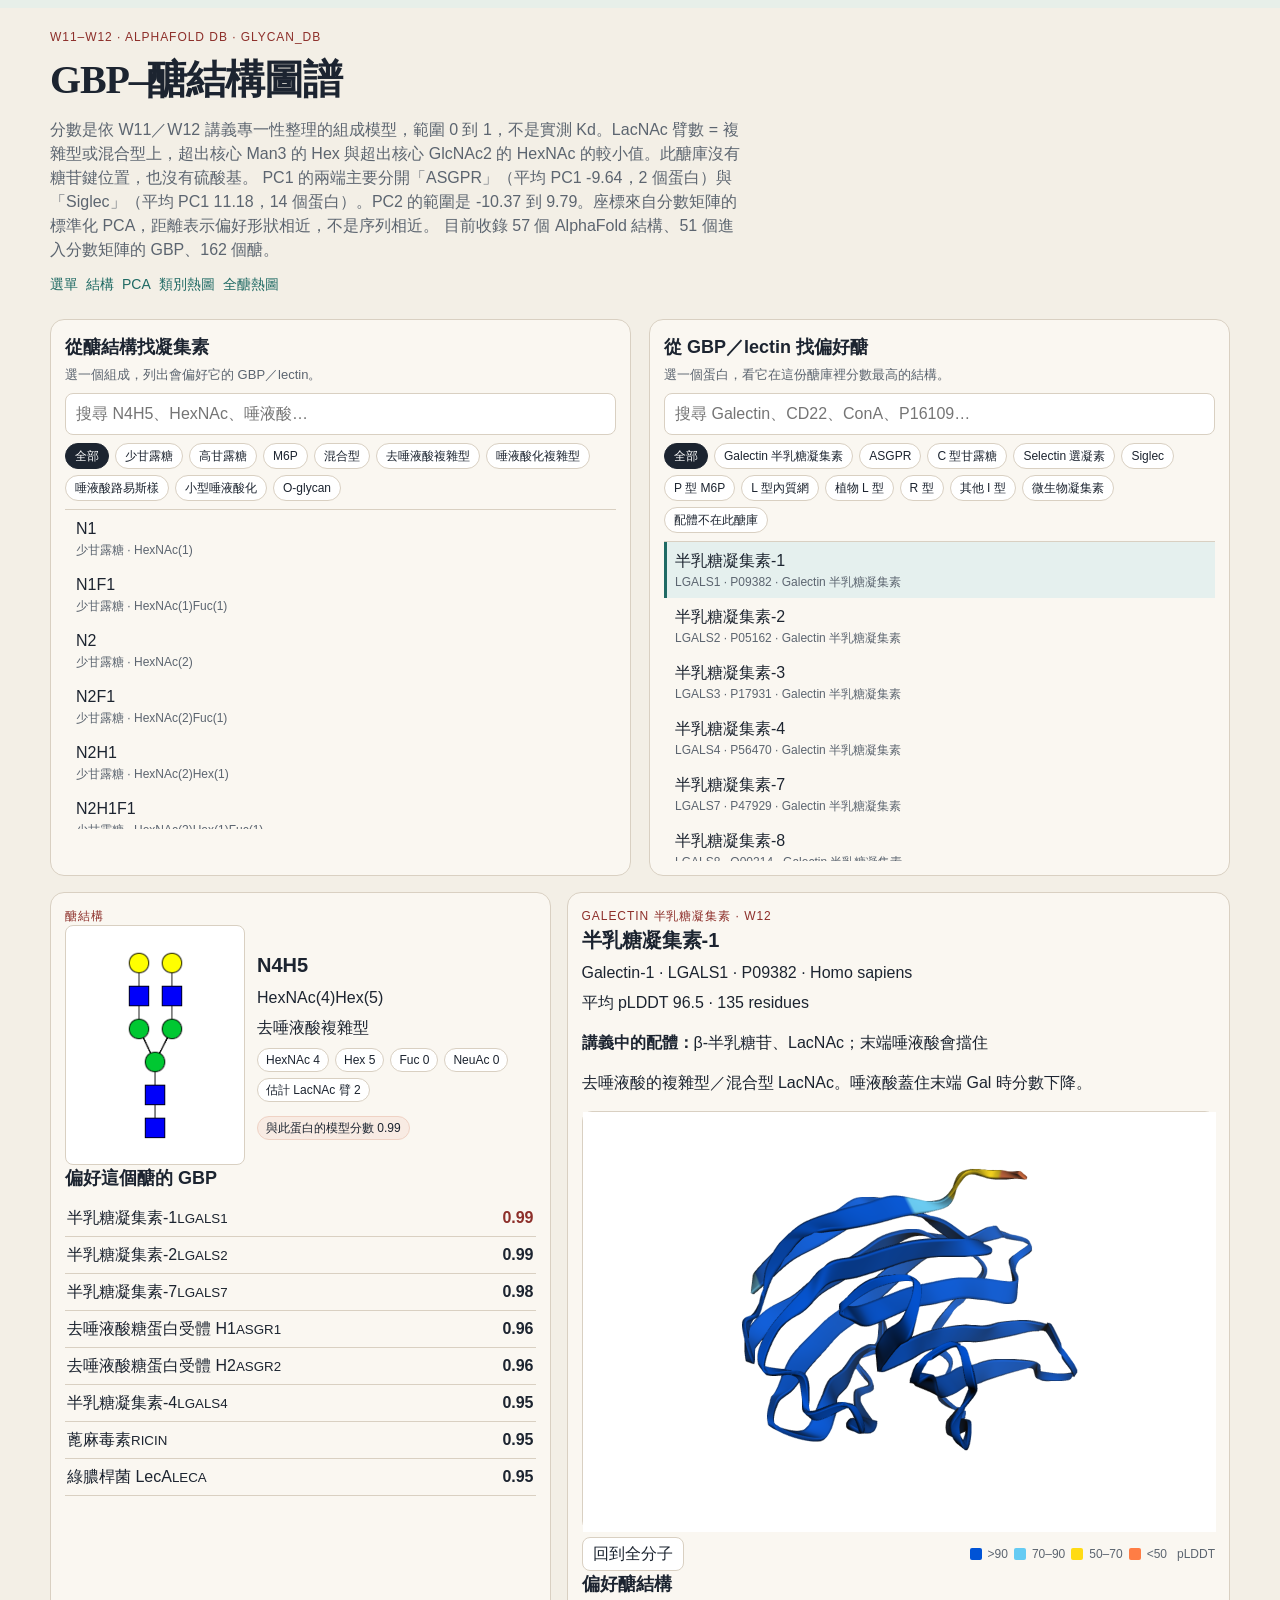
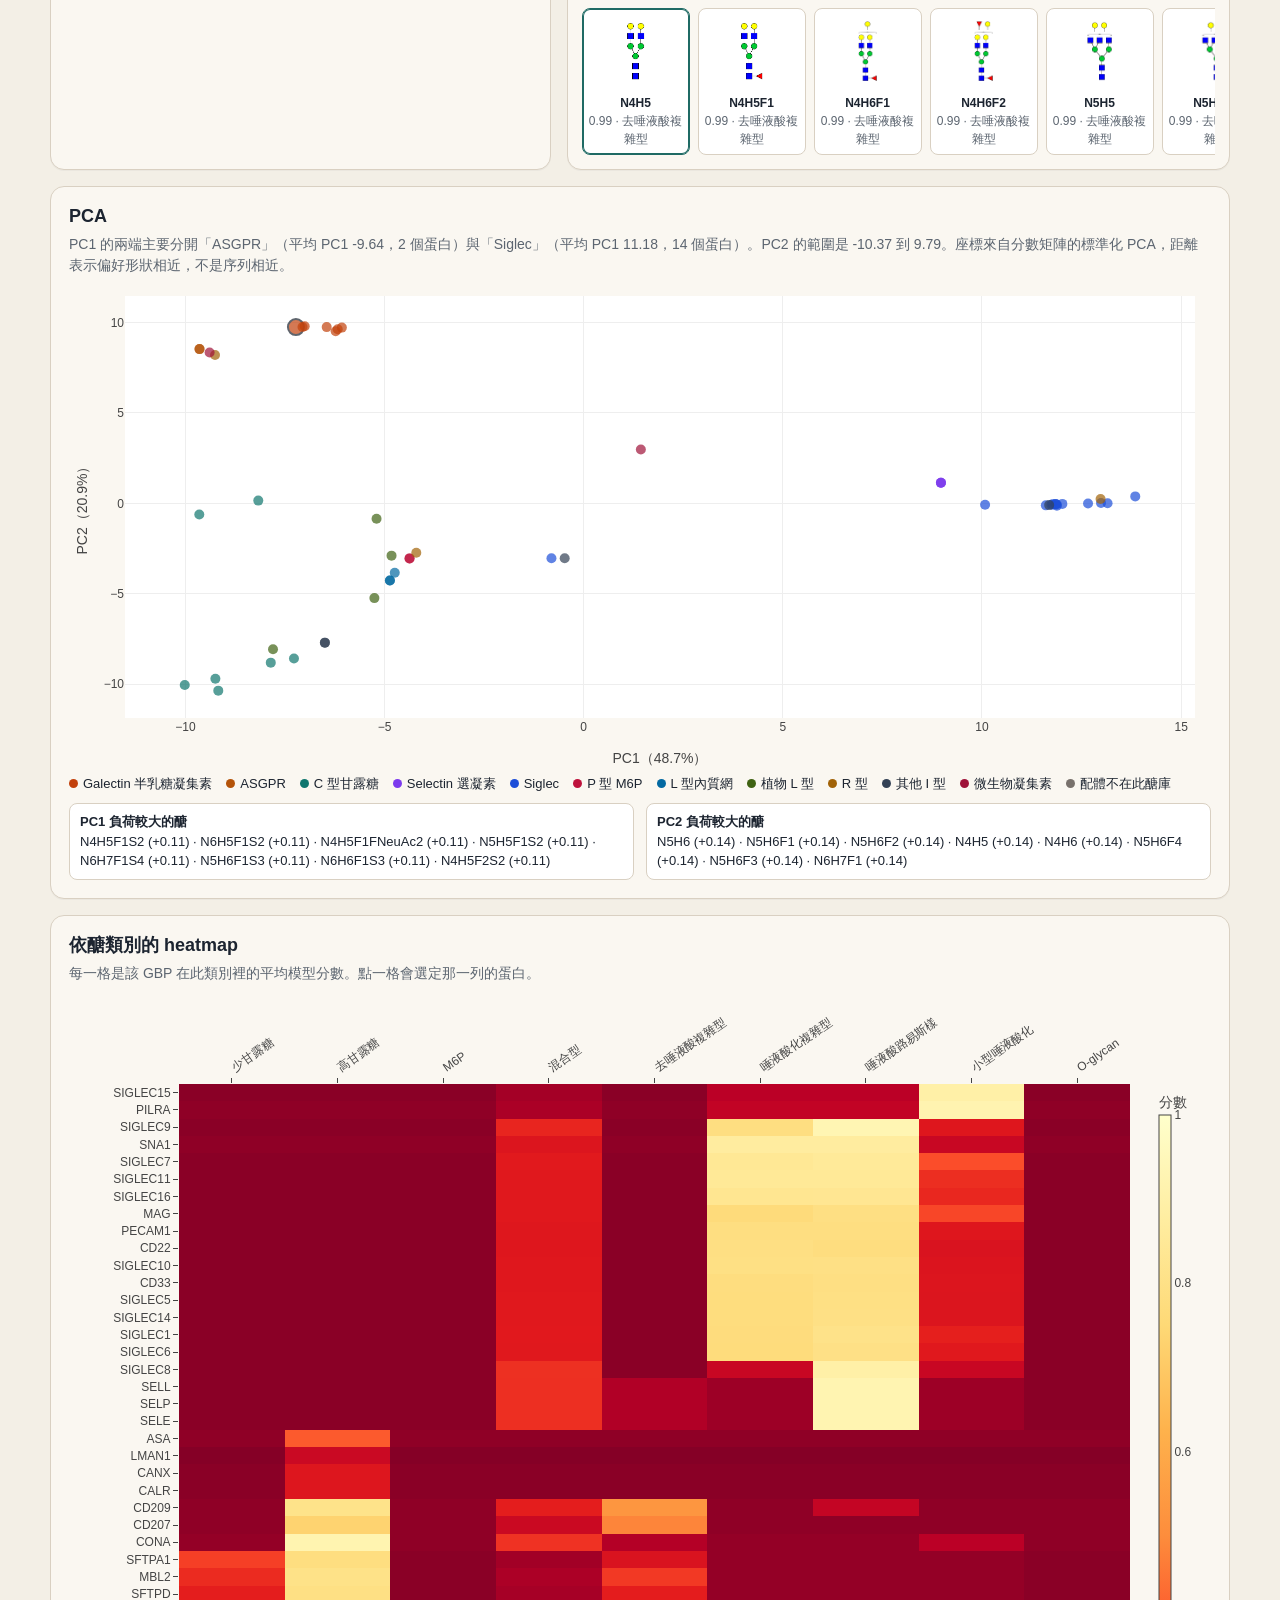
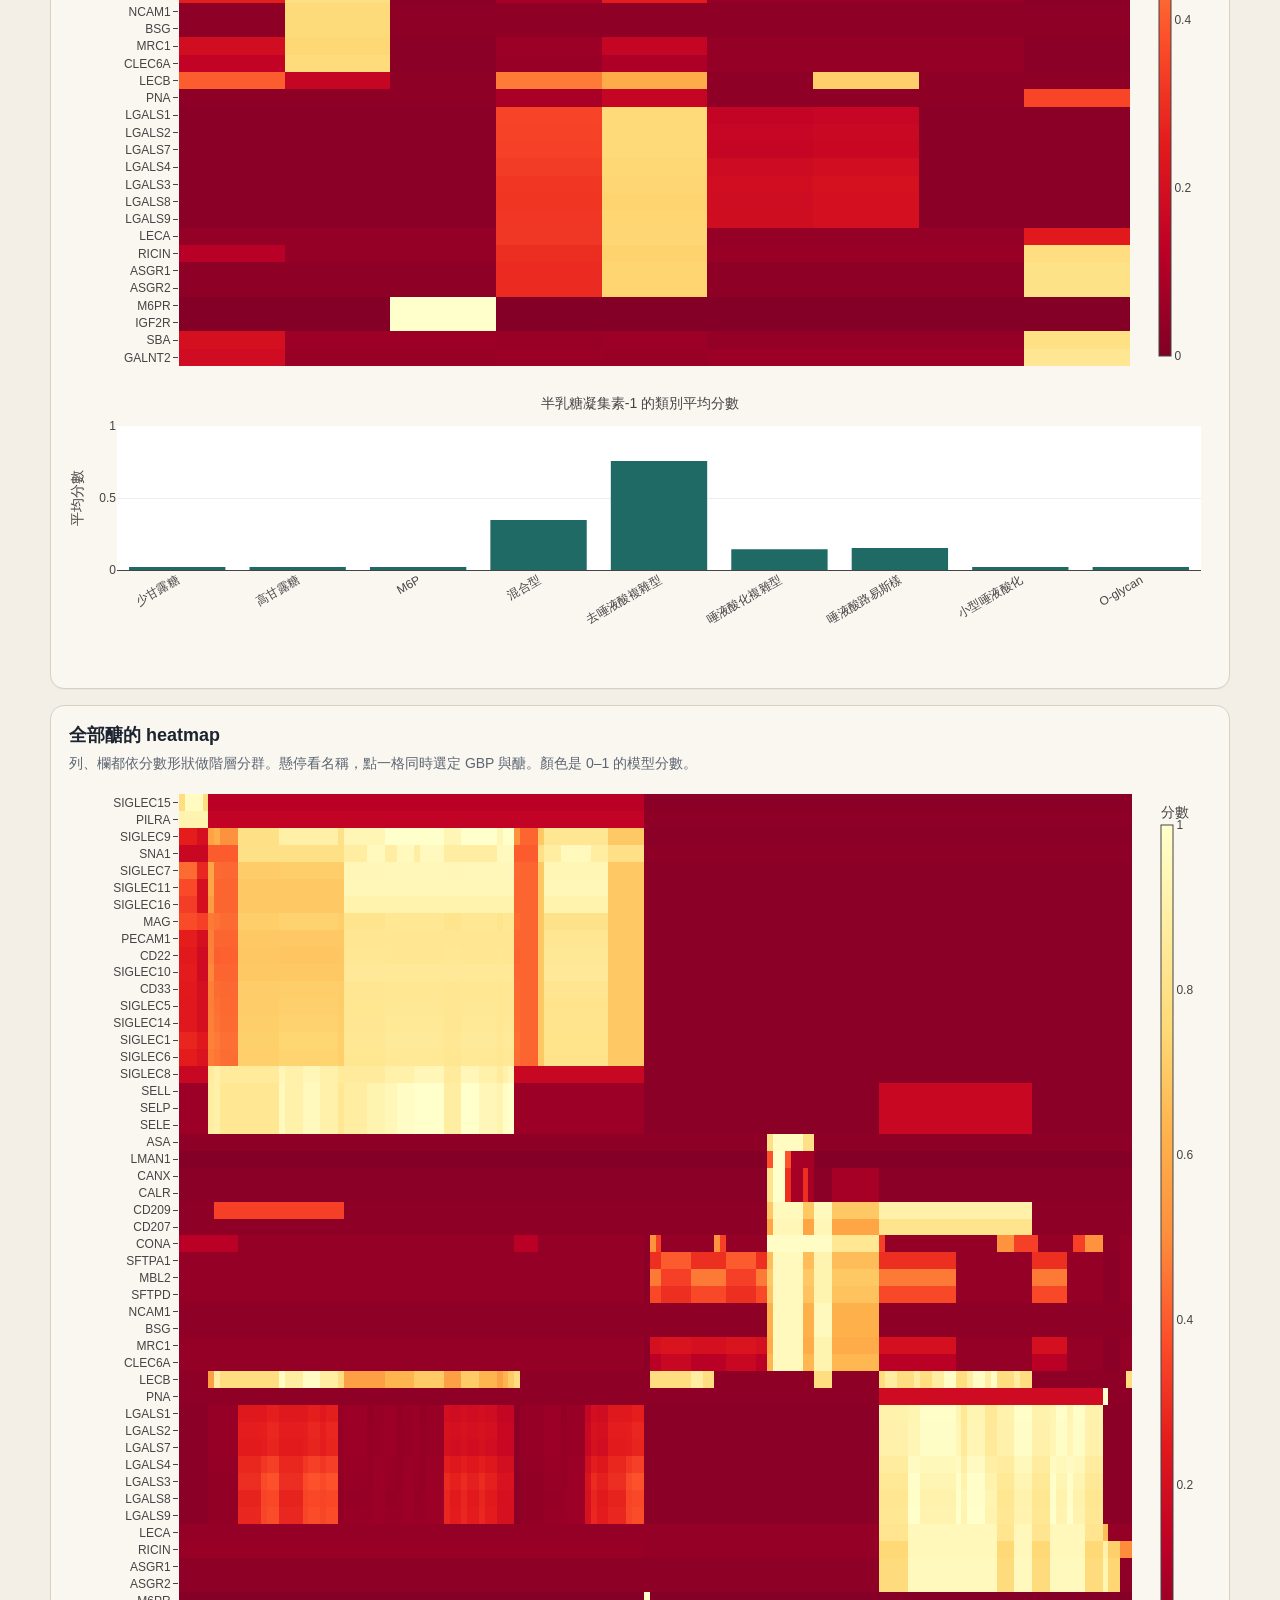
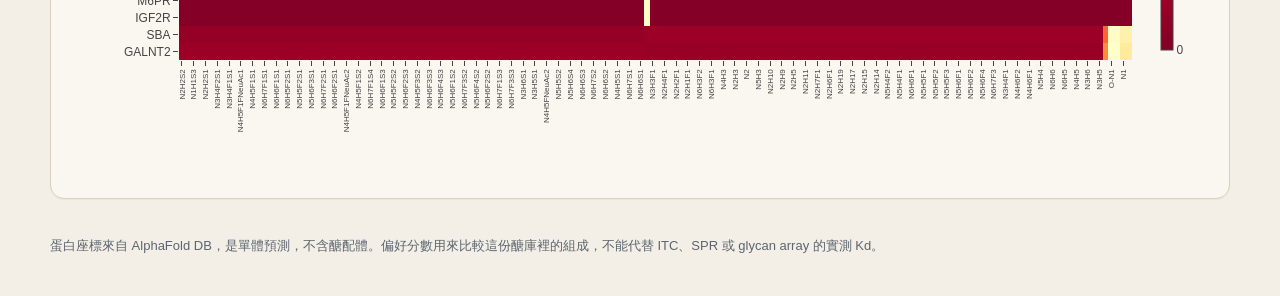
==== index.html @ 29ff2862 "Publish the GBP-glycan atlas as a standalone HTML page." ====
<!DOCTYPE html>
<html lang="zh-Hant">
<head>
  <meta charset="utf-8">
  <meta name="viewport" content="width=device-width, initial-scale=1">
  <title>GBP–醣結構圖譜</title>
  <style>
:root {
  --paper: #f3efe6;
  --panel: #faf7f1;
  --ink: #1c2430;
  --muted: #5c6570;
  --line: #d9d0c2;
  --cinnabar: #8d2f2a;
  --teal: #1f6a64;
  --teal-soft: #e5f0ee;
  --shadow: 0 1px 0 rgba(28, 36, 48, 0.04);
}

* { box-sizing: border-box; }

html { scroll-behavior: smooth; }

body {
  margin: 0;
  color: var(--ink);
  background:
    linear-gradient(180deg, #e7efe9 0, #e7efe9 8px, transparent 8px),
    var(--paper);
  font-family: "Segoe UI", "Microsoft JhengHei", "Noto Sans TC", sans-serif;
  line-height: 1.5;
}

.mast, main, footer { width: min(1180px, calc(100% - 32px)); margin: 0 auto; }

.mast { padding: 28px 0 8px; }

.kicker {
  margin: 0;
  color: var(--cinnabar);
  letter-spacing: 0.08em;
  font-size: 12px;
  text-transform: uppercase;
}

h1 {
  margin: 4px 0 8px;
  font-family: Palatino, "Palatino Linotype", "Microsoft JhengHei", serif;
  font-size: 40px;
  font-weight: 600;
  letter-spacing: -0.03em;
}

h2 { margin: 0; font-size: 18px; }

.lede, .pick-head p, .section-head p, footer p { color: var(--muted); }

.lede { max-width: 78ch; margin: 0 0 12px; }

.jump { display: flex; gap: 8px; font-size: 14px; }
.jump button {
  border: 0;
  background: transparent;
  color: var(--teal);
  font: inherit;
  cursor: pointer;
  padding: 0;
}

.panel, .card {
  background: var(--panel);
  border: 1px solid var(--line);
  box-shadow: var(--shadow);
  border-radius: 14px;
}

.panel { margin: 16px 0; padding: 16px 18px 18px; }

#pickers {
  display: grid;
  grid-template-columns: 1fr 1fr;
  gap: 18px;
  padding: 0;
  background: transparent;
  border: 0;
  box-shadow: none;
}

.pick {
  background: var(--panel);
  border: 1px solid var(--line);
  border-radius: 14px;
  padding: 14px;
  min-width: 0;
}

.pick-head { margin-bottom: 8px; }
.pick-head p { margin: 4px 0 0; font-size: 13px; }

input[type="search"] {
  width: 100%;
  border: 1px solid var(--line);
  background: white;
  border-radius: 8px;
  padding: 8px 10px;
  font: inherit;
  color: inherit;
}

.chips { display: flex; flex-wrap: wrap; gap: 6px; margin: 8px 0; }

.chips button, .viewer-tools button, .thumb, .rank button, .pick-list button {
  font: inherit;
  color: inherit;
  cursor: pointer;
}

.chips button {
  border: 1px solid var(--line);
  background: white;
  border-radius: 999px;
  padding: 3px 9px;
  font-size: 12px;
}

.chips button.active { background: var(--ink); color: white; border-color: var(--ink); }

.pick-list {
  max-height: 320px;
  overflow: auto;
  border-top: 1px solid var(--line);
}

.pick-list button {
  width: 100%;
  display: grid;
  grid-template-columns: 1fr auto;
  gap: 8px;
  text-align: left;
  border: 0;
  border-left: 3px solid transparent;
  background: transparent;
  padding: 7px 8px;
}

.pick-list button small { display: block; color: var(--muted); font-size: 12px; }
.pick-list button.active { background: var(--teal-soft); border-left-color: var(--teal); }
.pick-list button:hover { background: #f3f0e8; }
.tag {
  color: var(--muted);
  font-size: 12px;
  align-self: center;
}

.stage {
  display: grid;
  grid-template-columns: 0.86fr 1.14fr;
  gap: 16px;
}

.card { padding: 14px; min-width: 0; }

.glycan-figure {
  display: grid;
  grid-template-columns: 180px 1fr;
  gap: 12px;
  align-items: center;
}

.glycan-figure img {
  width: 180px;
  max-height: 240px;
  object-fit: contain;
  background: white;
  border: 1px solid var(--line);
  border-radius: 8px;
}

.meta-line { margin: 0 0 6px; }
.meta-line strong { font-size: 20px; }

.pills { display: flex; flex-wrap: wrap; gap: 6px; margin: 8px 0; }
.pills span, .pair-score {
  background: white;
  border: 1px solid var(--line);
  border-radius: 999px;
  padding: 2px 8px;
  font-size: 12px;
}

.pair-score { display: inline-block; margin-top: 6px; background: #f8ebe3; border-color: #efd2c4; }

.rank { display: flex; flex-direction: column; margin-top: 8px; }
.rank button {
  display: flex;
  justify-content: space-between;
  gap: 8px;
  border: 0;
  border-bottom: 1px solid var(--line);
  background: transparent;
  padding: 6px 2px;
  text-align: left;
}
.rank button.active b { color: var(--cinnabar); }

.viewer-wrap { margin-top: 8px; }
#viewer {
  height: 420px;
  background: white;
  border: 1px solid var(--line);
  border-radius: 10px;
  position: relative;
}

.viewer-tools {
  display: flex;
  justify-content: space-between;
  align-items: center;
  gap: 8px;
  margin-top: 6px;
}

.viewer-tools button {
  border: 1px solid var(--line);
  background: white;
  border-radius: 8px;
  padding: 4px 10px;
}

.plddt { display: flex; align-items: center; gap: 6px; margin: 0; font-size: 12px; color: var(--muted); }
.plddt span { width: 12px; height: 12px; border-radius: 2px; display: inline-block; }
.plddt em { font-style: normal; margin-left: 4px; }

.strip { display: flex; gap: 8px; overflow-x: auto; padding-top: 10px; }
.thumb {
  flex: 0 0 108px;
  border: 1px solid var(--line);
  background: white;
  border-radius: 8px;
  padding: 6px;
}
.thumb.active { border-color: var(--teal); box-shadow: inset 0 0 0 1px var(--teal); }
.thumb img { width: 100%; height: 72px; object-fit: contain; }
.thumb b, .thumb small { display: block; font-size: 12px; font-weight: 600; }
.thumb small { color: var(--muted); font-weight: 400; }

.section-head p { margin: 4px 0 10px; font-size: 14px; }
.plot { min-height: 460px; }
.plot.short { min-height: 280px; }
.plot.tall { min-height: 880px; }

.legend { display: flex; flex-wrap: wrap; gap: 10px 14px; margin-top: 8px; font-size: 13px; }
.legend i {
  display: inline-block;
  width: 9px;
  height: 9px;
  border-radius: 50%;
  margin-right: 5px;
}

.loadings { display: grid; grid-template-columns: 1fr 1fr; gap: 12px; margin-top: 10px; font-size: 13px; }
.loadings div { background: white; border: 1px solid var(--line); border-radius: 8px; padding: 8px 10px; }

footer { padding: 8px 0 28px; font-size: 13px; }

@media (max-width: 900px) {
  #pickers, .stage, .loadings, .glycan-figure { grid-template-columns: 1fr; }
  h1 { font-size: 32px; }
  #viewer { height: 320px; }
}

  </style>
</head>
<body>

  <header class="mast">
    <p class="kicker">W11–W12 · AlphaFold DB · glycan_db</p>
    <h1>GBP–醣結構圖譜</h1>
    <p class="lede" id="lede">載入分析資料…</p>
    <nav class="jump">
      <button type="button" data-jump="pickers">選單</button>
      <button type="button" data-jump="stage">結構</button>
      <button type="button" data-jump="pca">PCA</button>
      <button type="button" data-jump="heat-class">類別熱圖</button>
      <button type="button" data-jump="heat-full">全醣熱圖</button>
    </nav>
  </header>

  <main>
    <section class="panel" id="pickers">
      <div class="pick">
        <div class="pick-head">
          <h2>從醣結構找凝集素</h2>
          <p>選一個組成，列出會偏好它的 GBP／lectin。</p>
        </div>
        <input id="glycan-q" type="search" placeholder="搜尋 N4H5、HexNAc、唾液酸…" autocomplete="off">
        <div class="chips" id="glycan-chips"></div>
        <div class="pick-list" id="glycan-list"></div>
      </div>
      <div class="pick">
        <div class="pick-head">
          <h2>從 GBP／lectin 找偏好醣</h2>
          <p>選一個蛋白，看它在這份醣庫裡分數最高的結構。</p>
        </div>
        <input id="gbp-q" type="search" placeholder="搜尋 Galectin、CD22、ConA、P16109…" autocomplete="off">
        <div class="chips" id="family-chips"></div>
        <div class="pick-list" id="gbp-list"></div>
      </div>
    </section>

    <section class="stage" id="stage">
      <article class="card" id="glycan-card"></article>
      <article class="card protein-card">
        <div id="protein-meta"></div>
        <div class="viewer-wrap">
          <div id="viewer"></div>
          <div class="viewer-tools">
            <button type="button" id="viewer-reset">回到全分子</button>
            <span class="tag" id="viewer-status"></span>
            <p class="plddt" id="plddt-legend">
              <span style="background:#0053d6"></span>&gt;90
              <span style="background:#65cbf3"></span>70–90
              <span style="background:#ffdb13"></span>50–70
              <span style="background:#ff7d45"></span>&lt;50
              <em>pLDDT</em>
            </p>
          </div>
        </div>
        <div id="pref-strip"></div>
      </article>
    </section>

    <section class="panel" id="pca">
      <div class="section-head">
        <h2>PCA</h2>
        <p id="pca-note"></p>
      </div>
      <div id="pca-plot" class="plot"></div>
      <div class="legend" id="family-legend"></div>
      <div class="loadings" id="loadings"></div>
    </section>

    <section class="panel" id="heat-class">
      <div class="section-head">
        <h2>依醣類別的 heatmap</h2>
        <p>每一格是該 GBP 在此類別裡的平均模型分數。點一格會選定那一列的蛋白。</p>
      </div>
      <div id="class-plot" class="plot"></div>
      <div id="class-bar" class="plot short"></div>
    </section>

    <section class="panel" id="heat-full">
      <div class="section-head">
        <h2>全部醣的 heatmap</h2>
        <p>列、欄都依分數形狀做階層分群。懸停看名稱，點一格同時選定 GBP 與醣。顏色是 0–1 的模型分數。</p>
      </div>
      <div id="full-plot" class="plot tall"></div>
    </section>
  </main>

  <footer>
    <p>蛋白座標來自 AlphaFold DB，是單體預測，不含醣配體。偏好分數用來比較這份醣庫裡的組成，不能代替 ITC、SPR 或 glycan array 的實測 Kd。</p>
  </footer>

  
  <script>
/**
* plotly.js v2.35.2
* Copyright 2012-2024, Plotly, Inc.
* All rights reserved.
* Licensed under the MIT license
*/
/*! For license information please see plotly.min.js.LICENSE.txt */
!function(t,e){"object"==typeof exports&&"object"==typeof module?module.exports=e():"function"==typeof define&&define.amd?define([],e):"object"==typeof exports?exports.Plotly=e():t.Plotly=e()}(self,(function(){return function(){var t={6713:function(t,e,r){"use strict";var n=r(34809),i={"X,X div":'direction:ltr;font-family:"Open Sans",verdana,arial,sans-serif;margin:0;padding:0;',"X input,X button":'font-family:"Open Sans",verdana,arial,sans-serif;',"X input:focus,X button:focus":"outline:none;","X a":"text-decoration:none;","X a:hover":"text-decoration:none;","X .crisp":"shape-rendering:crispEdges;","X .user-select-none":"-webkit-user-select:none;-moz-user-select:none;-ms-user-select:none;-o-user-select:none;user-select:none;","X svg":"overflow:hidden;","X svg a":"fill:#447adb;","X svg a:hover":"fill:#3c6dc5;","X .main-svg":"position:absolute;top:0;left:0;pointer-events:none;","X .main-svg .draglayer":"pointer-events:all;","X .cursor-default":"cursor:default;","X .cursor-pointer":"cursor:pointer;","X .cursor-crosshair":"cursor:crosshair;","X .cursor-move":"cursor:move;","X .cursor-col-resize":"cursor:col-resize;","X .cursor-row-resize":"cursor:row-resize;","X .cursor-ns-resize":"cursor:ns-resize;","X .cursor-ew-resize":"cursor:ew-resize;","X .cursor-sw-resize":"cursor:sw-resize;","X .cursor-s-resize":"cursor:s-resize;","X .cursor-se-resize":"cursor:se-resize;","X .cursor-w-resize":"cursor:w-resize;","X .cursor-e-resize":"cursor:e-resize;","X .cursor-nw-resize":"cursor:nw-resize;","X .cursor-n-resize":"cursor:n-resize;","X .cursor-ne-resize":"cursor:ne-resize;","X .cursor-grab":"cursor:-webkit-grab;cursor:grab;","X .modebar":"position:absolute;top:2px;right:2px;","X .ease-bg":"-webkit-transition:background-color .3s ease 0s;-moz-transition:background-color .3s ease 0s;-ms-transition:background-color .3s ease 0s;-o-transition:background-color .3s ease 0s;transition:background-color .3s ease 0s;","X .modebar--hover>:not(.watermark)":"opacity:0;-webkit-transition:opacity .3s ease 0s;-moz-transition:opacity .3s ease 0s;-ms-transition:opacity .3s ease 0s;-o-transition:opacity .3s ease 0s;transition:opacity .3s ease 0s;","X:hover .modebar--hover .modebar-group":"opacity:1;","X .modebar-group":"float:left;display:inline-block;box-sizing:border-box;padding-left:8px;position:relative;vertical-align:middle;white-space:nowrap;","X .modebar-btn":"position:relative;font-size:16px;padding:3px 4px;height:22px;cursor:pointer;line-height:normal;box-sizing:border-box;","X .modebar-btn svg":"position:relative;top:2px;","X .modebar.vertical":"display:flex;flex-direction:column;flex-wrap:wrap;align-content:flex-end;max-height:100%;","X .modebar.vertical svg":"top:-1px;","X .modebar.vertical .modebar-group":"display:block;float:none;padding-left:0px;padding-bottom:8px;","X .modebar.vertical .modebar-group .modebar-btn":"display:block;text-align:center;","X [data-title]:before,X [data-title]:after":"position:absolute;-webkit-transform:translate3d(0, 0, 0);-moz-transform:translate3d(0, 0, 0);-ms-transform:translate3d(0, 0, 0);-o-transform:translate3d(0, 0, 0);transform:translate3d(0, 0, 0);display:none;opacity:0;z-index:1001;pointer-events:none;top:110%;right:50%;","X [data-title]:hover:before,X [data-title]:hover:after":"display:block;opacity:1;","X [data-title]:before":'content:"";position:absolute;background:rgba(0,0,0,0);border:6px solid rgba(0,0,0,0);z-index:1002;margin-top:-12px;border-bottom-color:#69738a;margin-right:-6px;',"X [data-title]:after":"content:attr(data-title);background:#69738a;color:#fff;padding:8px 10px;font-size:12px;line-height:12px;white-space:nowrap;margin-right:-18px;border-radius:2px;","X .vertical [data-title]:before,X .vertical [data-title]:after":"top:0%;right:200%;","X .vertical [data-title]:before":"border:6px solid rgba(0,0,0,0);border-left-color:#69738a;margin-top:8px;margin-right:-30px;",Y:'font-family:"Open Sans",verdana,arial,sans-serif;position:fixed;top:50px;right:20px;z-index:10000;font-size:10pt;max-width:180px;',"Y p":"margin:0;","Y .notifier-note":"min-width:180px;max-width:250px;border:1px solid #fff;z-index:3000;margin:0;background-color:#8c97af;background-color:rgba(140,151,175,.9);color:#fff;padding:10px;overflow-wrap:break-word;word-wrap:break-word;-ms-hyphens:auto;-webkit-hyphens:auto;hyphens:auto;","Y .notifier-close":"color:#fff;opacity:.8;float:right;padding:0 5px;background:none;border:none;font-size:20px;font-weight:bold;line-height:20px;","Y .notifier-close:hover":"color:#444;text-decoration:none;cursor:pointer;"};for(var a in i){var o=a.replace(/^,/," ,").replace(/X/g,".js-plotly-plot .plotly").replace(/Y/g,".plotly-notifier");n.addStyleRule(o,i[a])}},14187:function(t,e,r){"use strict";t.exports=r(47908)},20273:function(t,e,r){"use strict";t.exports=r(58218)},6457:function(t,e,r){"use strict";t.exports=r(89362)},15849:function(t,e,r){"use strict";t.exports=r(53794)},38847:function(t,e,r){"use strict";t.exports=r(29698)},7659:function(t,e,r){"use strict";t.exports=r(51252)},60089:function(t,e,r){"use strict";t.exports=r(48050)},22084:function(t,e,r){"use strict";t.exports=r(58075)},35892:function(t,e,r){"use strict";t.exports=r(9419)},81204:function(t,e,r){"use strict";t.exports=r(28128)},55857:function(t,e,r){"use strict";t.exports=r(47050)},12862:function(t,e,r){"use strict";t.exports=r(91405)},97629:function(t,e,r){"use strict";t.exports=r(34406)},67549:function(t,e,r){"use strict";t.exports=r(17430)},2660:function(t,e,r){"use strict";t.exports=r(91995)},86071:function(t,e,r){"use strict";t.exports=r(81264)},66200:function(t,e,r){"use strict";t.exports=r(42849)},53446:function(t,e,r){"use strict";t.exports=r(52213)},86899:function(t,e,r){"use strict";t.exports=r(91132)},13430:function(t,e,r){"use strict";t.exports=r(50453)},21548:function(t,e,r){"use strict";t.exports=r(29251)},53939:function(t,e,r){"use strict";t.exports=r(72892)},1902:function(t,e,r){"use strict";t.exports=r(74461)},29096:function(t,e,r){"use strict";t.exports=r(66143)},23820:function(t,e,r){"use strict";t.exports=r(81955)},82017:function(t,e,r){"use strict";t.exports=r(36858)},113:function(t,e,r){"use strict";t.exports=r(92106)},20260:function(t,e,r){"use strict";var n=r(67549);n.register([r(20273),r(15849),r(21548),r(1902),r(29096),r(23820),r(12862),r(1639),r(10067),r(53446),r(31014),r(113),r(78170),r(8202),r(92382),r(82017),r(86899),r(54357),r(66903),r(90594),r(71680),r(7412),r(55857),r(784),r(74221),r(22084),r(44001),r(97281),r(12345),r(53939),r(29117),r(5410),r(5057),r(81204),r(86071),r(14226),r(35892),r(2660),r(96599),r(28573),r(76832),r(60089),r(51469),r(97629),r(27700),r(7659),r(11780),r(27195),r(6457),r(84639),r(14187),r(66200),r(13430),r(90590),r(38847)]),t.exports=n},28573:function(t,e,r){"use strict";t.exports=r(25638)},90594:function(t,e,r){"use strict";t.exports=r(75297)},7412:function(t,e,r){"use strict";t.exports=r(58859)},27700:function(t,e,r){"use strict";t.exports=r(12683)},5410:function(t,e,r){"use strict";t.exports=r(6305)},29117:function(t,e,r){"use strict";t.exports=r(83910)},78170:function(t,e,r){"use strict";t.exports=r(49913)},12345:function(t,e,r){"use strict";t.exports=r(15186)},96599:function(t,e,r){"use strict";t.exports=r(71760)},54357:function(t,e,r){"use strict";t.exports=r(17822)},51469:function(t,e,r){"use strict";t.exports=r(56534)},74221:function(t,e,r){"use strict";t.exports=r(18070)},44001:function(t,e,r){"use strict";t.exports=r(52378)},14226:function(t,e,r){"use strict";t.exports=r(30929)},5057:function(t,e,r){"use strict";t.exports=r(83866)},11780:function(t,e,r){"use strict";t.exports=r(66939)},27195:function(t,e,r){"use strict";t.exports=r(23748)},84639:function(t,e,r){"use strict";t.exports=r(73304)},1639:function(t,e,r){"use strict";t.exports=r(12864)},90590:function(t,e,r){"use strict";t.exports=r(99855)},97281:function(t,e,r){"use strict";t.exports=r(91450)},784:function(t,e,r){"use strict";t.exports=r(51943)},8202:function(t,e,r){"use strict";t.exports=r(80809)},66903:function(t,e,r){"use strict";t.exports=r(95984)},76832:function(t,e,r){"use strict";t.exports=r(51671)},92382:function(t,e,r){"use strict";t.exports=r(47181)},10067:function(t,e,r){"use strict";t.exports=r(37276)},71680:function(t,e,r){"use strict";t.exports=r(75703)},31014:function(t,e,r){"use strict";t.exports=r(38261)},11645:function(t){"use strict";t.exports=[{path:"",backoff:0},{path:"M-2.4,-3V3L0.6,0Z",backoff:.6},{path:"M-3.7,-2.5V2.5L1.3,0Z",backoff:1.3},{path:"M-4.45,-3L-1.65,-0.2V0.2L-4.45,3L1.55,0Z",backoff:1.55},{path:"M-2.2,-2.2L-0.2,-0.2V0.2L-2.2,2.2L-1.4,3L1.6,0L-1.4,-3Z",backoff:1.6},{path:"M-4.4,-2.1L-0.6,-0.2V0.2L-4.4,2.1L-4,3L2,0L-4,-3Z",backoff:2},{path:"M2,0A2,2 0 1,1 0,-2A2,2 0 0,1 2,0Z",backoff:0,noRotate:!0},{path:"M2,2V-2H-2V2Z",backoff:0,noRotate:!0}]},50222:function(t,e,r){"use strict";var n=r(11645),i=r(80337),a=r(54826),o=r(78032).templatedArray;r(35081),t.exports=o("annotation",{visible:{valType:"boolean",dflt:!0,editType:"calc+arraydraw"},text:{valType:"string",editType:"calc+arraydraw"},textangle:{valType:"angle",dflt:0,editType:"calc+arraydraw"},font:i({editType:"calc+arraydraw",colorEditType:"arraydraw"}),width:{valType:"number",min:1,dflt:null,editType:"calc+arraydraw"},height:{valType:"number",min:1,dflt:null,editType:"calc+arraydraw"},opacity:{valType:"number",min:0,max:1,dflt:1,editType:"arraydraw"},align:{valType:"enumerated",values:["left","center","right"],dflt:"center",editType:"arraydraw"},valign:{valType:"enumerated",values:["top","middle","bottom"],dflt:"middle",editType:"arraydraw"},bgcolor:{valType:"color",dflt:"rgba(0,0,0,0)",editType:"arraydraw"},bordercolor:{valType:"color",dflt:"rgba(0,0,0,0)",editType:"arraydraw"},borderpad:{valType:"number",min:0,dflt:1,editType:"calc+arraydraw"},borderwidth:{valType:"number",min:0,dflt:1,editType:"calc+arraydraw"},showarrow:{valType:"boolean",dflt:!0,editType:"calc+arraydraw"},arrowcolor:{valType:"color",editType:"arraydraw"},arrowhead:{valType:"integer",min:0,max:n.length,dflt:1,editType:"arraydraw"},startarrowhead:{valType:"integer",min:0,max:n.length,dflt:1,editType:"arraydraw"},arrowside:{valType:"flaglist",flags:["end","start"],extras:["none"],dflt:"end",editType:"arraydraw"},arrowsize:{valType:"number",min:.3,dflt:1,editType:"calc+arraydraw"},startarrowsize:{valType:"number",min:.3,dflt:1,editType:"calc+arraydraw"},arrowwidth:{valType:"number",min:.1,editType:"calc+arraydraw"},standoff:{valType:"number",min:0,dflt:0,editType:"calc+arraydraw"},startstandoff:{valType:"number",min:0,dflt:0,editType:"calc+arraydraw"},ax:{valType:"any",editType:"calc+arraydraw"},ay:{valType:"any",editType:"calc+arraydraw"},axref:{valType:"enumerated",dflt:"pixel",values:["pixel",a.idRegex.x.toString()],editType:"calc"},ayref:{valType:"enumerated",dflt:"pixel",values:["pixel",a.idRegex.y.toString()],editType:"calc"},xref:{valType:"enumerated",values:["paper",a.idRegex.x.toString()],editType:"calc"},x:{valType:"any",editType:"calc+arraydraw"},xanchor:{valType:"enumerated",values:["auto","left","center","right"],dflt:"auto",editType:"calc+arraydraw"},xshift:{valType:"number",dflt:0,editType:"calc+arraydraw"},yref:{valType:"enumerated",values:["paper",a.idRegex.y.toString()],editType:"calc"},y:{valType:"any",editType:"calc+arraydraw"},yanchor:{valType:"enumerated",values:["auto","top","middle","bottom"],dflt:"auto",editType:"calc+arraydraw"},yshift:{valType:"number",dflt:0,editType:"calc+arraydraw"},clicktoshow:{valType:"enumerated",values:[!1,"onoff","onout"],dflt:!1,editType:"arraydraw"},xclick:{valType:"any",editType:"arraydraw"},yclick:{valType:"any",editType:"arraydraw"},hovertext:{valType:"string",editType:"arraydraw"},hoverlabel:{bgcolor:{valType:"color",editType:"arraydraw"},bordercolor:{valType:"color",editType:"arraydraw"},font:i({editType:"arraydraw"}),editType:"arraydraw"},captureevents:{valType:"boolean",editType:"arraydraw"},editType:"calc",_deprecated:{ref:{valType:"string",editType:"calc"}}})},60317:function(t,e,r){"use strict";var n=r(34809),i=r(29714),a=r(3377).draw;function o(t){var e=t._fullLayout;n.filterVisible(e.annotations).forEach((function(e){var r=i.getFromId(t,e.xref),n=i.getFromId(t,e.yref),a=i.getRefType(e.xref),o=i.getRefType(e.yref);e._extremes={},"range"===a&&s(e,r),"range"===o&&s(e,n)}))}function s(t,e){var r,n=e._id,a=n.charAt(0),o=t[a],s=t["a"+a],l=t[a+"ref"],c=t["a"+a+"ref"],u=t["_"+a+"padplus"],h=t["_"+a+"padminus"],f={x:1,y:-1}[a]*t[a+"shift"],p=3*t.arrowsize*t.arrowwidth||0,d=p+f,m=p-f,g=3*t.startarrowsize*t.arrowwidth||0,y=g+f,v=g-f;if(c===l){var x=i.findExtremes(e,[e.r2c(o)],{ppadplus:d,ppadminus:m}),_=i.findExtremes(e,[e.r2c(s)],{ppadplus:Math.max(u,y),ppadminus:Math.max(h,v)});r={min:[x.min[0],_.min[0]],max:[x.max[0],_.max[0]]}}else y=s?y+s:y,v=s?v-s:v,r=i.findExtremes(e,[e.r2c(o)],{ppadplus:Math.max(u,d,y),ppadminus:Math.max(h,m,v)});t._extremes[n]=r}t.exports=function(t){var e=t._fullLayout;if(n.filterVisible(e.annotations).length&&t._fullData.length)return n.syncOrAsync([a,o],t)}},6035:function(t,e,r){"use strict";var n=r(34809),i=r(33626),a=r(78032).arrayEditor;function o(t,e){var r,n,i,a,o,l,c,u=t._fullLayout.annotations,h=[],f=[],p=[],d=(e||[]).length;for(r=0;r<u.length;r++)if(a=(i=u[r]).clicktoshow){for(n=0;n<d;n++)if(l=(o=e[n]).xaxis,c=o.yaxis,l._id===i.xref&&c._id===i.yref&&l.d2r(o.x)===s(i._xclick,l)&&c.d2r(o.y)===s(i._yclick,c)){(i.visible?"onout"===a?f:p:h).push(r);break}n===d&&i.visible&&"onout"===a&&f.push(r)}return{on:h,off:f,explicitOff:p}}function s(t,e){return"log"===e.type?e.l2r(t):e.d2r(t)}t.exports={hasClickToShow:function(t,e){var r=o(t,e);return r.on.length>0||r.explicitOff.length>0},onClick:function(t,e){var r,s,l=o(t,e),c=l.on,u=l.off.concat(l.explicitOff),h={},f=t._fullLayout.annotations;if(c.length||u.length){for(r=0;r<c.length;r++)(s=a(t.layout,"annotations",f[c[r]])).modifyItem("visible",!0),n.extendFlat(h,s.getUpdateObj());for(r=0;r<u.length;r++)(s=a(t.layout,"annotations",f[u[r]])).modifyItem("visible",!1),n.extendFlat(h,s.getUpdateObj());return i.call("update",t,{},h)}}}},53271:function(t,e,r){"use strict";var n=r(34809),i=r(78766);t.exports=function(t,e,r,a){a("opacity");var o=a("bgcolor"),s=a("bordercolor"),l=i.opacity(s);a("borderpad");var c=a("borderwidth"),u=a("showarrow");if(a("text",u?" ":r._dfltTitle.annotation),a("textangle"),n.coerceFont(a,"font",r.font),a("width"),a("align"),a("height")&&a("valign"),u){var h,f,p=a("arrowside");-1!==p.indexOf("end")&&(h=a("arrowhead"),f=a("arrowsize")),-1!==p.indexOf("start")&&(a("startarrowhead",h),a("startarrowsize",f)),a("arrowcolor",l?e.bordercolor:i.defaultLine),a("arrowwidth",2*(l&&c||1)),a("standoff"),a("startstandoff")}var d=a("hovertext"),m=r.hoverlabel||{};if(d){var g=a("hoverlabel.bgcolor",m.bgcolor||(i.opacity(o)?i.rgb(o):i.defaultLine)),y=a("hoverlabel.bordercolor",m.bordercolor||i.contrast(g)),v=n.extendFlat({},m.font);v.color||(v.color=y),n.coerceFont(a,"hoverlabel.font",v)}a("captureevents",!!d)}},59741:function(t,e,r){"use strict";var n=r(10721),i=r(8083);t.exports=function(t,e,r,a){e=e||{};var o="log"===r&&"linear"===e.type,s="linear"===r&&"log"===e.type;if(o||s)for(var l,c,u=t._fullLayout.annotations,h=e._id.charAt(0),f=0;f<u.length;f++)l=u[f],c="annotations["+f+"].",l[h+"ref"]===e._id&&p(h),l["a"+h+"ref"]===e._id&&p("a"+h);function p(t){var r=l[t],s=null;s=o?i(r,e.range):Math.pow(10,r),n(s)||(s=null),a(c+t,s)}}},63737:function(t,e,r){"use strict";var n=r(34809),i=r(29714),a=r(59008),o=r(53271),s=r(50222);function l(t,e,r){function a(r,i){return n.coerce(t,e,s,r,i)}var l=a("visible"),c=a("clicktoshow");if(l||c){o(t,e,r,a);for(var u=e.showarrow,h=["x","y"],f=[-10,-30],p={_fullLayout:r},d=0;d<2;d++){var m=h[d],g=i.coerceRef(t,e,p,m,"","paper");if("paper"!==g&&i.getFromId(p,g)._annIndices.push(e._index),i.coercePosition(e,p,a,g,m,.5),u){var y="a"+m,v=i.coerceRef(t,e,p,y,"pixel",["pixel","paper"]);"pixel"!==v&&v!==g&&(v=e[y]="pixel");var x="pixel"===v?f[d]:.4;i.coercePosition(e,p,a,v,y,x)}a(m+"anchor"),a(m+"shift")}if(n.noneOrAll(t,e,["x","y"]),u&&n.noneOrAll(t,e,["ax","ay"]),c){var _=a("xclick"),b=a("yclick");e._xclick=void 0===_?e.x:i.cleanPosition(_,p,e.xref),e._yclick=void 0===b?e.y:i.cleanPosition(b,p,e.yref)}}}t.exports=function(t,e){a(t,e,{name:"annotations",handleItemDefaults:l})}},3377:function(t,e,r){"use strict";var n=r(45568),i=r(33626),a=r(44122),o=r(34809),s=o.strTranslate,l=r(29714),c=r(78766),u=r(62203),h=r(32141),f=r(30635),p=r(27983),d=r(14751),m=r(78032).arrayEditor,g=r(23768);function y(t,e){var r=t._fullLayout.annotations[e]||{},n=l.getFromId(t,r.xref),i=l.getFromId(t,r.yref);n&&n.setScale(),i&&i.setScale(),x(t,r,e,!1,n,i)}function v(t,e,r,n,i){var a=i[r],o=i[r+"ref"],s=-1!==r.indexOf("y"),c="domain"===l.getRefType(o),u=s?n.h:n.w;return t?c?a+(s?-e:e)/t._length:t.p2r(t.r2p(a)+e):a+(s?-e:e)/u}function x(t,e,r,a,y,x){var _,b,w=t._fullLayout,T=t._fullLayout._size,k=t._context.edits;a?(_="annotation-"+a,b=a+".annotations"):(_="annotation",b="annotations");var A=m(t.layout,b,e),M=A.modifyBase,S=A.modifyItem,E=A.getUpdateObj;w._infolayer.selectAll("."+_+'[data-index="'+r+'"]').remove();var C="clip"+w._uid+"_ann"+r;if(e._input&&!1!==e.visible){var L={x:{},y:{}},I=+e.textangle||0,P=w._infolayer.append("g").classed(_,!0).attr("data-index",String(r)).style("opacity",e.opacity),z=P.append("g").classed("annotation-text-g",!0),O=k[e.showarrow?"annotationTail":"annotationPosition"],D=e.captureevents||k.annotationText||O,R=z.append("g").style("pointer-events",D?"all":null).call(p,"pointer").on("click",(function(){t._dragging=!1,t.emit("plotly_clickannotation",Z(n.event))}));e.hovertext&&R.on("mouseover",(function(){var r=e.hoverlabel,n=r.font,i=this.getBoundingClientRect(),a=t.getBoundingClientRect();h.loneHover({x0:i.left-a.left,x1:i.right-a.left,y:(i.top+i.bottom)/2-a.top,text:e.hovertext,color:r.bgcolor,borderColor:r.bordercolor,fontFamily:n.family,fontSize:n.size,fontColor:n.color,fontWeight:n.weight,fontStyle:n.style,fontVariant:n.variant,fontShadow:n.fontShadow,fontLineposition:n.fontLineposition,fontTextcase:n.fontTextcase},{container:w._hoverlayer.node(),outerContainer:w._paper.node(),gd:t})})).on("mouseout",(function(){h.loneUnhover(w._hoverlayer.node())}));var F=e.borderwidth,B=e.borderpad,N=F+B,j=R.append("rect").attr("class","bg").style("stroke-width",F+"px").call(c.stroke,e.bordercolor).call(c.fill,e.bgcolor),U=e.width||e.height,V=w._topclips.selectAll("#"+C).data(U?[0]:[]);V.enter().append("clipPath").classed("annclip",!0).attr("id",C).append("rect"),V.exit().remove();var q=e.font,H=w._meta?o.templateString(e.text,w._meta):e.text,G=R.append("text").classed("annotation-text",!0).text(H);k.annotationText?G.call(f.makeEditable,{delegate:R,gd:t}).call(W).on("edit",(function(r){e.text=r,this.call(W),S("text",r),y&&y.autorange&&M(y._name+".autorange",!0),x&&x.autorange&&M(x._name+".autorange",!0),i.call("_guiRelayout",t,E())})):G.call(W)}else n.selectAll("#"+C).remove();function Z(t){var n={index:r,annotation:e._input,fullAnnotation:e,event:t};return a&&(n.subplotId=a),n}function W(r){return r.call(u.font,q).attr({"text-anchor":{left:"start",right:"end"}[e.align]||"middle"}),f.convertToTspans(r,t,Y),r}function Y(){var r=G.selectAll("a");1===r.size()&&r.text()===G.text()&&R.insert("a",":first-child").attr({"xlink:xlink:href":r.attr("xlink:href"),"xlink:xlink:show":r.attr("xlink:show")}).style({cursor:"pointer"}).node().appendChild(j.node());var n=R.select(".annotation-text-math-group"),h=!n.empty(),m=u.bBox((h?n:G).node()),_=m.width,b=m.height,A=e.width||_,D=e.height||b,B=Math.round(A+2*N),q=Math.round(D+2*N);function H(t,e){return"auto"===e&&(e=t<1/3?"left":t>2/3?"right":"center"),{center:0,middle:0,left:.5,bottom:-.5,right:-.5,top:.5}[e]}for(var W=!1,Y=["x","y"],X=0;X<Y.length;X++){var $,J,K,Q,tt,et=Y[X],rt=e[et+"ref"]||et,nt=e["a"+et+"ref"],it={x:y,y:x}[et],at=(I+("x"===et?0:-90))*Math.PI/180,ot=B*Math.cos(at),st=q*Math.sin(at),lt=Math.abs(ot)+Math.abs(st),ct=e[et+"anchor"],ut=e[et+"shift"]*("x"===et?1:-1),ht=L[et],ft=l.getRefType(rt);if(it&&"domain"!==ft){var pt=it.r2fraction(e[et]);(pt<0||pt>1)&&(nt===rt?((pt=it.r2fraction(e["a"+et]))<0||pt>1)&&(W=!0):W=!0),$=it._offset+it.r2p(e[et]),Q=.5}else{var dt="domain"===ft;"x"===et?(K=e[et],$=dt?it._offset+it._length*K:$=T.l+T.w*K):(K=1-e[et],$=dt?it._offset+it._length*K:$=T.t+T.h*K),Q=e.showarrow?.5:K}if(e.showarrow){ht.head=$;var mt=e["a"+et];if(tt=ot*H(.5,e.xanchor)-st*H(.5,e.yanchor),nt===rt){var gt=l.getRefType(nt);"domain"===gt?("y"===et&&(mt=1-mt),ht.tail=it._offset+it._length*mt):"paper"===gt?"y"===et?(mt=1-mt,ht.tail=T.t+T.h*mt):ht.tail=T.l+T.w*mt:ht.tail=it._offset+it.r2p(mt),J=tt}else ht.tail=$+mt,J=tt+mt;ht.text=ht.tail+tt;var yt=w["x"===et?"width":"height"];if("paper"===rt&&(ht.head=o.constrain(ht.head,1,yt-1)),"pixel"===nt){var vt=-Math.max(ht.tail-3,ht.text),xt=Math.min(ht.tail+3,ht.text)-yt;vt>0?(ht.tail+=vt,ht.text+=vt):xt>0&&(ht.tail-=xt,ht.text-=xt)}ht.tail+=ut,ht.head+=ut}else J=tt=lt*H(Q,ct),ht.text=$+tt;ht.text+=ut,tt+=ut,J+=ut,e["_"+et+"padplus"]=lt/2+J,e["_"+et+"padminus"]=lt/2-J,e["_"+et+"size"]=lt,e["_"+et+"shift"]=tt}if(W)R.remove();else{var _t=0,bt=0;if("left"!==e.align&&(_t=(A-_)*("center"===e.align?.5:1)),"top"!==e.valign&&(bt=(D-b)*("middle"===e.valign?.5:1)),h)n.select("svg").attr({x:N+_t-1,y:N+bt}).call(u.setClipUrl,U?C:null,t);else{var wt=N+bt-m.top,Tt=N+_t-m.left;G.call(f.positionText,Tt,wt).call(u.setClipUrl,U?C:null,t)}V.select("rect").call(u.setRect,N,N,A,D),j.call(u.setRect,F/2,F/2,B-F,q-F),R.call(u.setTranslate,Math.round(L.x.text-B/2),Math.round(L.y.text-q/2)),z.attr({transform:"rotate("+I+","+L.x.text+","+L.y.text+")"});var kt,At=function(r,n){P.selectAll(".annotation-arrow-g").remove();var l=L.x.head,h=L.y.head,f=L.x.tail+r,p=L.y.tail+n,m=L.x.text+r,_=L.y.text+n,b=o.rotationXYMatrix(I,m,_),w=o.apply2DTransform(b),A=o.apply2DTransform2(b),C=+j.attr("width"),O=+j.attr("height"),D=m-.5*C,F=D+C,B=_-.5*O,N=B+O,U=[[D,B,D,N],[D,N,F,N],[F,N,F,B],[F,B,D,B]].map(A);if(!U.reduce((function(t,e){return t^!!o.segmentsIntersect(l,h,l+1e6,h+1e6,e[0],e[1],e[2],e[3])}),!1)){U.forEach((function(t){var e=o.segmentsIntersect(f,p,l,h,t[0],t[1],t[2],t[3]);e&&(f=e.x,p=e.y)}));var V=e.arrowwidth,q=e.arrowcolor,H=e.arrowside,G=P.append("g").style({opacity:c.opacity(q)}).classed("annotation-arrow-g",!0),Z=G.append("path").attr("d","M"+f+","+p+"L"+l+","+h).style("stroke-width",V+"px").call(c.stroke,c.rgb(q));if(g(Z,H,e),k.annotationPosition&&Z.node().parentNode&&!a){var W=l,Y=h;if(e.standoff){var X=Math.sqrt(Math.pow(l-f,2)+Math.pow(h-p,2));W+=e.standoff*(f-l)/X,Y+=e.standoff*(p-h)/X}var $,J,K=G.append("path").classed("annotation-arrow",!0).classed("anndrag",!0).classed("cursor-move",!0).attr({d:"M3,3H-3V-3H3ZM0,0L"+(f-W)+","+(p-Y),transform:s(W,Y)}).style("stroke-width",V+6+"px").call(c.stroke,"rgba(0,0,0,0)").call(c.fill,"rgba(0,0,0,0)");d.init({element:K.node(),gd:t,prepFn:function(){var t=u.getTranslate(R);$=t.x,J=t.y,y&&y.autorange&&M(y._name+".autorange",!0),x&&x.autorange&&M(x._name+".autorange",!0)},moveFn:function(t,r){var n=w($,J),i=n[0]+t,a=n[1]+r;R.call(u.setTranslate,i,a),S("x",v(y,t,"x",T,e)),S("y",v(x,r,"y",T,e)),e.axref===e.xref&&S("ax",v(y,t,"ax",T,e)),e.ayref===e.yref&&S("ay",v(x,r,"ay",T,e)),G.attr("transform",s(t,r)),z.attr({transform:"rotate("+I+","+i+","+a+")"})},doneFn:function(){i.call("_guiRelayout",t,E());var e=document.querySelector(".js-notes-box-panel");e&&e.redraw(e.selectedObj)}})}}};e.showarrow&&At(0,0),O&&d.init({element:R.node(),gd:t,prepFn:function(){kt=z.attr("transform")},moveFn:function(t,r){var n="pointer";if(e.showarrow)e.axref===e.xref?S("ax",v(y,t,"ax",T,e)):S("ax",e.ax+t),e.ayref===e.yref?S("ay",v(x,r,"ay",T.w,e)):S("ay",e.ay+r),At(t,r);else{if(a)return;var i,o;if(y)i=v(y,t,"x",T,e);else{var l=e._xsize/T.w,c=e.x+(e._xshift-e.xshift)/T.w-l/2;i=d.align(c+t/T.w,l,0,1,e.xanchor)}if(x)o=v(x,r,"y",T,e);else{var u=e._ysize/T.h,h=e.y-(e._yshift+e.yshift)/T.h-u/2;o=d.align(h-r/T.h,u,0,1,e.yanchor)}S("x",i),S("y",o),y&&x||(n=d.getCursor(y?.5:i,x?.5:o,e.xanchor,e.yanchor))}z.attr({transform:s(t,r)+kt}),p(R,n)},clickFn:function(r,n){e.captureevents&&t.emit("plotly_clickannotation",Z(n))},doneFn:function(){p(R),i.call("_guiRelayout",t,E());var e=document.querySelector(".js-notes-box-panel");e&&e.redraw(e.selectedObj)}})}}}t.exports={draw:function(t){var e=t._fullLayout;e._infolayer.selectAll(".annotation").remove();for(var r=0;r<e.annotations.length;r++)e.annotations[r].visible&&y(t,r);return a.previousPromises(t)},drawOne:y,drawRaw:x}},23768:function(t,e,r){"use strict";var n=r(45568),i=r(78766),a=r(11645),o=r(34809),s=o.strScale,l=o.strRotate,c=o.strTranslate;t.exports=function(t,e,r){var o,u,h,f,p=t.node(),d=a[r.arrowhead||0],m=a[r.startarrowhead||0],g=(r.arrowwidth||1)*(r.arrowsize||1),y=(r.arrowwidth||1)*(r.startarrowsize||1),v=e.indexOf("start")>=0,x=e.indexOf("end")>=0,_=d.backoff*g+r.standoff,b=m.backoff*y+r.startstandoff;if("line"===p.nodeName){o={x:+t.attr("x1"),y:+t.attr("y1")},u={x:+t.attr("x2"),y:+t.attr("y2")};var w=o.x-u.x,T=o.y-u.y;if(f=(h=Math.atan2(T,w))+Math.PI,_&&b&&_+b>Math.sqrt(w*w+T*T))return void O();if(_){if(_*_>w*w+T*T)return void O();var k=_*Math.cos(h),A=_*Math.sin(h);u.x+=k,u.y+=A,t.attr({x2:u.x,y2:u.y})}if(b){if(b*b>w*w+T*T)return void O();var M=b*Math.cos(h),S=b*Math.sin(h);o.x-=M,o.y-=S,t.attr({x1:o.x,y1:o.y})}}else if("path"===p.nodeName){var E=p.getTotalLength(),C="";if(E<_+b)return void O();var L=p.getPointAtLength(0),I=p.getPointAtLength(.1);h=Math.atan2(L.y-I.y,L.x-I.x),o=p.getPointAtLength(Math.min(b,E)),C="0px,"+b+"px,";var P=p.getPointAtLength(E),z=p.getPointAtLength(E-.1);f=Math.atan2(P.y-z.y,P.x-z.x),u=p.getPointAtLength(Math.max(0,E-_)),C+=E-(C?b+_:_)+"px,"+E+"px",t.style("stroke-dasharray",C)}function O(){t.style("stroke-dasharray","0px,100px")}function D(e,a,o,u){e.path&&(e.noRotate&&(o=0),n.select(p.parentNode).append("path").attr({class:t.attr("class"),d:e.path,transform:c(a.x,a.y)+l(180*o/Math.PI)+s(u)}).style({fill:i.rgb(r.arrowcolor),"stroke-width":0}))}v&&D(m,o,h,y),x&&D(d,u,f,g)}},3599:function(t,e,r){"use strict";var n=r(3377),i=r(6035);t.exports={moduleType:"component",name:"annotations",layoutAttributes:r(50222),supplyLayoutDefaults:r(63737),includeBasePlot:r(20706)("annotations"),calcAutorange:r(60317),draw:n.draw,drawOne:n.drawOne,drawRaw:n.drawRaw,hasClickToShow:i.hasClickToShow,onClick:i.onClick,convertCoords:r(59741)}},38239:function(t,e,r){"use strict";var n=r(50222),i=r(13582).overrideAll,a=r(78032).templatedArray;t.exports=i(a("annotation",{visible:n.visible,x:{valType:"any"},y:{valType:"any"},z:{valType:"any"},ax:{valType:"number"},ay:{valType:"number"},xanchor:n.xanchor,xshift:n.xshift,yanchor:n.yanchor,yshift:n.yshift,text:n.text,textangle:n.textangle,font:n.font,width:n.width,height:n.height,opacity:n.opacity,align:n.align,valign:n.valign,bgcolor:n.bgcolor,bordercolor:n.bordercolor,borderpad:n.borderpad,borderwidth:n.borderwidth,showarrow:n.showarrow,arrowcolor:n.arrowcolor,arrowhead:n.arrowhead,startarrowhead:n.startarrowhead,arrowside:n.arrowside,arrowsize:n.arrowsize,startarrowsize:n.startarrowsize,arrowwidth:n.arrowwidth,standoff:n.standoff,startstandoff:n.startstandoff,hovertext:n.hovertext,hoverlabel:n.hoverlabel,captureevents:n.captureevents}),"calc","from-root")},47979:function(t,e,r){"use strict";var n=r(34809),i=r(29714);function a(t,e){var r=e.fullSceneLayout.domain,a=e.fullLayout._size,o={pdata:null,type:"linear",autorange:!1,range:[-1/0,1/0]};t._xa={},n.extendFlat(t._xa,o),i.setConvert(t._xa),t._xa._offset=a.l+r.x[0]*a.w,t._xa.l2p=function(){return.5*(1+t._pdata[0]/t._pdata[3])*a.w*(r.x[1]-r.x[0])},t._ya={},n.extendFlat(t._ya,o),i.setConvert(t._ya),t._ya._offset=a.t+(1-r.y[1])*a.h,t._ya.l2p=function(){return.5*(1-t._pdata[1]/t._pdata[3])*a.h*(r.y[1]-r.y[0])}}t.exports=function(t){for(var e=t.fullSceneLayout.annotations,r=0;r<e.length;r++)a(e[r],t);t.fullLayout._infolayer.selectAll(".annotation-"+t.id).remove()}},34232:function(t,e,r){"use strict";var n=r(34809),i=r(29714),a=r(59008),o=r(53271),s=r(38239);function l(t,e,r,a){function l(r,i){return n.coerce(t,e,s,r,i)}function c(t){var n=t+"axis",a={_fullLayout:{}};return a._fullLayout[n]=r[n],i.coercePosition(e,a,l,t,t,.5)}l("visible")&&(o(t,e,a.fullLayout,l),c("x"),c("y"),c("z"),n.noneOrAll(t,e,["x","y","z"]),e.xref="x",e.yref="y",e.zref="z",l("xanchor"),l("yanchor"),l("xshift"),l("yshift"),e.showarrow&&(e.axref="pixel",e.ayref="pixel",l("ax",-10),l("ay",-30),n.noneOrAll(t,e,["ax","ay"])))}t.exports=function(t,e,r){a(t,e,{name:"annotations",handleItemDefaults:l,fullLayout:r.fullLayout})}},9756:function(t,e,r){"use strict";var n=r(3377).drawRaw,i=r(25802),a=["x","y","z"];t.exports=function(t){for(var e=t.fullSceneLayout,r=t.dataScale,o=e.annotations,s=0;s<o.length;s++){for(var l=o[s],c=!1,u=0;u<3;u++){var h=a[u],f=l[h],p=e[h+"axis"].r2fraction(f);if(p<0||p>1){c=!0;break}}c?t.fullLayout._infolayer.select(".annotation-"+t.id+'[data-index="'+s+'"]').remove():(l._pdata=i(t.glplot.cameraParams,[e.xaxis.r2l(l.x)*r[0],e.yaxis.r2l(l.y)*r[1],e.zaxis.r2l(l.z)*r[2]]),n(t.graphDiv,l,s,t.id,l._xa,l._ya))}}},83348:function(t,e,r){"use strict";var n=r(33626),i=r(34809);t.exports={moduleType:"component",name:"annotations3d",schema:{subplots:{scene:{annotations:r(38239)}}},layoutAttributes:r(38239),handleDefaults:r(34232),includeBasePlot:function(t,e){var r=n.subplotsRegistry.gl3d;if(r)for(var a=r.attrRegex,o=Object.keys(t),s=0;s<o.length;s++){var l=o[s];a.test(l)&&(t[l].annotations||[]).length&&(i.pushUnique(e._basePlotModules,r),i.pushUnique(e._subplots.gl3d,l))}},convert:r(47979),draw:r(9756)}},37177:function(t,e,r){"use strict";t.exports=r(24453),r(23428),r(1401),r(72210),r(28569),r(81133),r(78295),r(25512),r(42645),r(62324),r(91662),r(66445),r(50506),r(84756),r(41858),r(57985)},29698:function(t,e,r){"use strict";var n=r(37177),i=r(34809),a=r(63821),o=a.EPOCHJD,s=a.ONEDAY,l={valType:"enumerated",values:i.sortObjectKeys(n.calendars),editType:"calc",dflt:"gregorian"},c=function(t,e,r,n){var a={};return a[r]=l,i.coerce(t,e,a,r,n)},u="##",h={d:{0:"dd","-":"d"},e:{0:"d","-":"d"},a:{0:"D","-":"D"},A:{0:"DD","-":"DD"},j:{0:"oo","-":"o"},W:{0:"ww","-":"w"},m:{0:"mm","-":"m"},b:{0:"M","-":"M"},B:{0:"MM","-":"MM"},y:{0:"yy","-":"yy"},Y:{0:"yyyy","-":"yyyy"},U:u,w:u,c:{0:"D M d %X yyyy","-":"D M d %X yyyy"},x:{0:"mm/dd/yyyy","-":"mm/dd/yyyy"}},f={};function p(t){var e=f[t];return e||(f[t]=n.instance(t))}function d(t){return i.extendFlat({},l,{description:t})}function m(t){return"Sets the calendar system to use with `"+t+"` date data."}var g={xcalendar:d(m("x"))},y=i.extendFlat({},g,{ycalendar:d(m("y"))}),v=i.extendFlat({},y,{zcalendar:d(m("z"))}),x=d(["Sets the calendar system to use for `range` and `tick0`","if this is a date axis. This does not set the calendar for","interpreting data on this axis, that's specified in the trace","or via the global `layout.calendar`"].join(" "));t.exports={moduleType:"component",name:"calendars",schema:{traces:{scatter:y,bar:y,box:y,heatmap:y,contour:y,histogram:y,histogram2d:y,histogram2dcontour:y,scatter3d:v,surface:v,mesh3d:v,scattergl:y,ohlc:g,candlestick:g},layout:{calendar:d(["Sets the default calendar system to use for interpreting and","displaying dates throughout the plot."].join(" "))},subplots:{xaxis:{calendar:x},yaxis:{calendar:x},scene:{xaxis:{calendar:x},yaxis:{calendar:x},zaxis:{calendar:x}},polar:{radialaxis:{calendar:x}}},transforms:{filter:{valuecalendar:d(["WARNING: All transforms are deprecated and may be removed from the API in next major version.","Sets the calendar system to use for `value`, if it is a date."].join(" ")),targetcalendar:d(["WARNING: All transforms are deprecated and may be removed from the API in next major version.","Sets the calendar system to use for `target`, if it is an","array of dates. If `target` is a string (eg *x*) we use the","corresponding trace attribute (eg `xcalendar`) if it exists,","even if `targetcalendar` is provided."].join(" "))}}},layoutAttributes:l,handleDefaults:c,handleTraceDefaults:function(t,e,r,n){for(var i=0;i<r.length;i++)c(t,e,r[i]+"calendar",n.calendar)},CANONICAL_SUNDAY:{chinese:"2000-01-02",coptic:"2000-01-03",discworld:"2000-01-03",ethiopian:"2000-01-05",hebrew:"5000-01-01",islamic:"1000-01-02",julian:"2000-01-03",mayan:"5000-01-01",nanakshahi:"1000-01-05",nepali:"2000-01-05",persian:"1000-01-01",jalali:"1000-01-01",taiwan:"1000-01-04",thai:"2000-01-04",ummalqura:"1400-01-06"},CANONICAL_TICK:{chinese:"2000-01-01",coptic:"2000-01-01",discworld:"2000-01-01",ethiopian:"2000-01-01",hebrew:"5000-01-01",islamic:"1000-01-01",julian:"2000-01-01",mayan:"5000-01-01",nanakshahi:"1000-01-01",nepali:"2000-01-01",persian:"1000-01-01",jalali:"1000-01-01",taiwan:"1000-01-01",thai:"2000-01-01",ummalqura:"1400-01-01"},DFLTRANGE:{chinese:["2000-01-01","2001-01-01"],coptic:["1700-01-01","1701-01-01"],discworld:["1800-01-01","1801-01-01"],ethiopian:["2000-01-01","2001-01-01"],hebrew:["5700-01-01","5701-01-01"],islamic:["1400-01-01","1401-01-01"],julian:["2000-01-01","2001-01-01"],mayan:["5200-01-01","5201-01-01"],nanakshahi:["0500-01-01","0501-01-01"],nepali:["2000-01-01","2001-01-01"],persian:["1400-01-01","1401-01-01"],jalali:["1400-01-01","1401-01-01"],taiwan:["0100-01-01","0101-01-01"],thai:["2500-01-01","2501-01-01"],ummalqura:["1400-01-01","1401-01-01"]},getCal:p,worldCalFmt:function(t,e,r){for(var n,i,a,l,c,f=Math.floor((e+.05)/s)+o,d=p(r).fromJD(f),m=0;-1!==(m=t.indexOf("%",m));)"0"===(n=t.charAt(m+1))||"-"===n||"_"===n?(a=3,i=t.charAt(m+2),"_"===n&&(n="-")):(i=n,n="0",a=2),(l=h[i])?(c=l===u?u:d.formatDate(l[n]),t=t.substr(0,m)+c+t.substr(m+a),m+=c.length):m+=a;return t}}},10229:function(t,e){"use strict";e.defaults=["#1f77b4","#ff7f0e","#2ca02c","#d62728","#9467bd","#8c564b","#e377c2","#7f7f7f","#bcbd22","#17becf"],e.defaultLine="#444",e.lightLine="#eee",e.background="#fff",e.borderLine="#BEC8D9",e.lightFraction=1e3/11},78766:function(t,e,r){"use strict";var n=r(65657),i=r(10721),a=r(87800).isTypedArray,o=t.exports={},s=r(10229);o.defaults=s.defaults;var l=o.defaultLine=s.defaultLine;o.lightLine=s.lightLine;var c=o.background=s.background;function u(t){if(i(t)||"string"!=typeof t)return t;var e=t.trim();if("rgb"!==e.substr(0,3))return t;var r=e.match(/^rgba?\s*\(([^()]*)\)$/);if(!r)return t;var n=r[1].trim().split(/\s*[\s,]\s*/),a="a"===e.charAt(3)&&4===n.length;if(!a&&3!==n.length)return t;for(var o=0;o<n.length;o++){if(!n[o].length)return t;if(n[o]=Number(n[o]),!(n[o]>=0))return t;if(3===o)n[o]>1&&(n[o]=1);else if(n[o]>=1)return t}var s=Math.round(255*n[0])+", "+Math.round(255*n[1])+", "+Math.round(255*n[2]);return a?"rgba("+s+", "+n[3]+")":"rgb("+s+")"}o.tinyRGB=function(t){var e=t.toRgb();return"rgb("+Math.round(e.r)+", "+Math.round(e.g)+", "+Math.round(e.b)+")"},o.rgb=function(t){return o.tinyRGB(n(t))},o.opacity=function(t){return t?n(t).getAlpha():0},o.addOpacity=function(t,e){var r=n(t).toRgb();return"rgba("+Math.round(r.r)+", "+Math.round(r.g)+", "+Math.round(r.b)+", "+e+")"},o.combine=function(t,e){var r=n(t).toRgb();if(1===r.a)return n(t).toRgbString();var i=n(e||c).toRgb(),a=1===i.a?i:{r:255*(1-i.a)+i.r*i.a,g:255*(1-i.a)+i.g*i.a,b:255*(1-i.a)+i.b*i.a},o={r:a.r*(1-r.a)+r.r*r.a,g:a.g*(1-r.a)+r.g*r.a,b:a.b*(1-r.a)+r.b*r.a};return n(o).toRgbString()},o.interpolate=function(t,e,r){var i=n(t).toRgb(),a=n(e).toRgb(),o={r:r*i.r+(1-r)*a.r,g:r*i.g+(1-r)*a.g,b:r*i.b+(1-r)*a.b};return n(o).toRgbString()},o.contrast=function(t,e,r){var i=n(t);return 1!==i.getAlpha()&&(i=n(o.combine(t,c))),(i.isDark()?e?i.lighten(e):c:r?i.darken(r):l).toString()},o.stroke=function(t,e){var r=n(e);t.style({stroke:o.tinyRGB(r),"stroke-opacity":r.getAlpha()})},o.fill=function(t,e){var r=n(e);t.style({fill:o.tinyRGB(r),"fill-opacity":r.getAlpha()})},o.clean=function(t){if(t&&"object"==typeof t){var e,r,n,i,s=Object.keys(t);for(e=0;e<s.length;e++)if(i=t[n=s[e]],"color"===n.substr(n.length-5))if(Array.isArray(i))for(r=0;r<i.length;r++)i[r]=u(i[r]);else t[n]=u(i);else if("colorscale"===n.substr(n.length-10)&&Array.isArray(i))for(r=0;r<i.length;r++)Array.isArray(i[r])&&(i[r][1]=u(i[r][1]));else if(Array.isArray(i)){var l=i[0];if(!Array.isArray(l)&&l&&"object"==typeof l)for(r=0;r<i.length;r++)o.clean(i[r])}else i&&"object"==typeof i&&!a(i)&&o.clean(i)}}},25158:function(t,e,r){"use strict";var n=r(25829),i=r(80337),a=r(93049).extendFlat,o=r(13582).overrideAll;t.exports=o({orientation:{valType:"enumerated",values:["h","v"],dflt:"v"},thicknessmode:{valType:"enumerated",values:["fraction","pixels"],dflt:"pixels"},thickness:{valType:"number",min:0,dflt:30},lenmode:{valType:"enumerated",values:["fraction","pixels"],dflt:"fraction"},len:{valType:"number",min:0,dflt:1},x:{valType:"number"},xref:{valType:"enumerated",dflt:"paper",values:["container","paper"],editType:"layoutstyle"},xanchor:{valType:"enumerated",values:["left","center","right"]},xpad:{valType:"number",min:0,dflt:10},y:{valType:"number"},yref:{valType:"enumerated",dflt:"paper",values:["container","paper"],editType:"layoutstyle"},yanchor:{valType:"enumerated",values:["top","middle","bottom"]},ypad:{valType:"number",min:0,dflt:10},outlinecolor:n.linecolor,outlinewidth:n.linewidth,bordercolor:n.linecolor,borderwidth:{valType:"number",min:0,dflt:0},bgcolor:{valType:"color",dflt:"rgba(0,0,0,0)"},tickmode:n.minor.tickmode,nticks:n.nticks,tick0:n.tick0,dtick:n.dtick,tickvals:n.tickvals,ticktext:n.ticktext,ticks:a({},n.ticks,{dflt:""}),ticklabeloverflow:a({},n.ticklabeloverflow,{}),ticklabelposition:{valType:"enumerated",values:["outside","inside","outside top","inside top","outside left","inside left","outside right","inside right","outside bottom","inside bottom"],dflt:"outside"},ticklen:n.ticklen,tickwidth:n.tickwidth,tickcolor:n.tickcolor,ticklabelstep:n.ticklabelstep,showticklabels:n.showticklabels,labelalias:n.labelalias,tickfont:i({}),tickangle:n.tickangle,tickformat:n.tickformat,tickformatstops:n.tickformatstops,tickprefix:n.tickprefix,showtickprefix:n.showtickprefix,ticksuffix:n.ticksuffix,showticksuffix:n.showticksuffix,separatethousands:n.separatethousands,exponentformat:n.exponentformat,minexponent:n.minexponent,showexponent:n.showexponent,title:{text:{valType:"string"},font:i({}),side:{valType:"enumerated",values:["right","top","bottom"]}},_deprecated:{title:{valType:"string"},titlefont:i({}),titleside:{valType:"enumerated",values:["right","top","bottom"],dflt:"top"}}},"colorbars","from-root")},34554:function(t){"use strict";t.exports={cn:{colorbar:"colorbar",cbbg:"cbbg",cbfill:"cbfill",cbfills:"cbfills",cbline:"cbline",cblines:"cblines",cbaxis:"cbaxis",cbtitleunshift:"cbtitleunshift",cbtitle:"cbtitle",cboutline:"cboutline",crisp:"crisp",jsPlaceholder:"js-placeholder"}}},42097:function(t,e,r){"use strict";var n=r(34809),i=r(78032),a=r(22777),o=r(87433),s=r(12036),l=r(54616),c=r(25158);t.exports=function(t,e,r){var u=i.newContainer(e,"colorbar"),h=t.colorbar||{};function f(t,e){return n.coerce(h,u,c,t,e)}var p=r.margin||{t:0,b:0,l:0,r:0},d=r.width-p.l-p.r,m=r.height-p.t-p.b,g="v"===f("orientation"),y=f("thicknessmode");f("thickness","fraction"===y?30/(g?d:m):30);var v=f("lenmode");f("len","fraction"===v?1:g?m:d);var x,_,b,w="paper"===f("yref"),T="paper"===f("xref"),k="left";g?(b="middle",k=T?"left":"right",x=T?1.02:1,_=.5):(b=w?"bottom":"top",k="center",x=.5,_=w?1.02:1),n.coerce(h,u,{x:{valType:"number",min:T?-2:0,max:T?3:1,dflt:x}},"x"),n.coerce(h,u,{y:{valType:"number",min:w?-2:0,max:w?3:1,dflt:_}},"y"),f("xanchor",k),f("xpad"),f("yanchor",b),f("ypad"),n.noneOrAll(h,u,["x","y"]),f("outlinecolor"),f("outlinewidth"),f("bordercolor"),f("borderwidth"),f("bgcolor");var A=n.coerce(h,u,{ticklabelposition:{valType:"enumerated",dflt:"outside",values:g?["outside","inside","outside top","inside top","outside bottom","inside bottom"]:["outside","inside","outside left","inside left","outside right","inside right"]}},"ticklabelposition");f("ticklabeloverflow",-1!==A.indexOf("inside")?"hide past domain":"hide past div"),a(h,u,f,"linear");var M=r.font,S={noAutotickangles:!0,noTicklabelshift:!0,noTicklabelstandoff:!0,outerTicks:!1,font:M};-1!==A.indexOf("inside")&&(S.bgColor="black"),l(h,u,f,"linear",S),s(h,u,f,"linear",S),o(h,u,f,"linear",S),f("title.text",r._dfltTitle.colorbar);var E=u.showticklabels?u.tickfont:M,C=n.extendFlat({},M,{family:E.family,size:n.bigFont(E.size)});n.coerceFont(f,"title.font",C),f("title.side",g?"top":"right")}},5881:function(t,e,r){"use strict";var n=r(45568),i=r(65657),a=r(44122),o=r(33626),s=r(29714),l=r(14751),c=r(34809),u=c.strTranslate,h=r(93049).extendFlat,f=r(27983),p=r(62203),d=r(78766),m=r(17240),g=r(30635),y=r(65477).flipScale,v=r(97655),x=r(40957),_=r(25829),b=r(4530),w=b.LINE_SPACING,T=b.FROM_TL,k=b.FROM_BR,A=r(34554).cn;t.exports={draw:function(t){var e=t._fullLayout._infolayer.selectAll("g."+A.colorbar).data(function(t){var e,r,n,i,a=t._fullLayout,o=t.calcdata,s=[];function l(t){return h(t,{_fillcolor:null,_line:{color:null,width:null,dash:null},_levels:{start:null,end:null,size:null},_filllevels:null,_fillgradient:null,_zrange:null})}function c(){"function"==typeof i.calc?i.calc(t,n,e):(e._fillgradient=r.reversescale?y(r.colorscale):r.colorscale,e._zrange=[r[i.min],r[i.max]])}for(var u=0;u<o.length;u++){var f=o[u];if((n=f[0].trace)._module){var p=n._module.colorbar;if(!0===n.visible&&p)for(var d=Array.isArray(p),m=d?p:[p],g=0;g<m.length;g++){var v=(i=m[g]).container;(r=v?n[v]:n)&&r.showscale&&((e=l(r.colorbar))._id="cb"+n.uid+(d&&v?"-"+v:""),e._traceIndex=n.index,e._propPrefix=(v?v+".":"")+"colorbar.",e._meta=n._meta,c(),s.push(e))}}}for(var x in a._colorAxes)if((r=a[x]).showscale){var _=a._colorAxes[x];(e=l(r.colorbar))._id="cb"+x,e._propPrefix=x+".colorbar.",e._meta=a._meta,i={min:"cmin",max:"cmax"},"heatmap"!==_[0]&&(n=_[1],i.calc=n._module.colorbar.calc),c(),s.push(e)}return s}(t),(function(t){return t._id}));e.enter().append("g").attr("class",(function(t){return t._id})).classed(A.colorbar,!0),e.each((function(e){var r=n.select(this);c.ensureSingle(r,"rect",A.cbbg),c.ensureSingle(r,"g",A.cbfills),c.ensureSingle(r,"g",A.cblines),c.ensureSingle(r,"g",A.cbaxis,(function(t){t.classed(A.crisp,!0)})),c.ensureSingle(r,"g",A.cbtitleunshift,(function(t){t.append("g").classed(A.cbtitle,!0)})),c.ensureSingle(r,"rect",A.cboutline);var y=function(t,e,r){var o="v"===e.orientation,l=e.len,f=e.lenmode,y=e.thickness,b=e.thicknessmode,M=e.outlinewidth,S=e.borderwidth,E=e.bgcolor,C=e.xanchor,L=e.yanchor,I=e.xpad,P=e.ypad,z=e.x,O=o?e.y:1-e.y,D="paper"===e.yref,R="paper"===e.xref,F=r._fullLayout,B=F._size,N=e._fillcolor,j=e._line,U=e.title,V=U.side,q=e._zrange||n.extent(("function"==typeof N?N:j.color).domain()),H="function"==typeof j.color?j.color:function(){return j.color},G="function"==typeof N?N:function(){return N},Z=e._levels,W=function(t,e,r){var n,i,a=e._levels,o=[],s=[],l=a.end+a.size/100,c=a.size,u=1.001*r[0]-.001*r[1],h=1.001*r[1]-.001*r[0];for(i=0;i<1e5&&(n=a.start+i*c,!(c>0?n>=l:n<=l));i++)n>u&&n<h&&o.push(n);if(e._fillgradient)s=[0];else if("function"==typeof e._fillcolor){var f=e._filllevels;if(f)for(l=f.end+f.size/100,c=f.size,i=0;i<1e5&&(n=f.start+i*c,!(c>0?n>=l:n<=l));i++)n>r[0]&&n<r[1]&&s.push(n);else(s=o.map((function(t){return t-a.size/2}))).push(s[s.length-1]+a.size)}else e._fillcolor&&"string"==typeof e._fillcolor&&(s=[0]);return a.size<0&&(o.reverse(),s.reverse()),{line:o,fill:s}}(0,e,q),Y=W.fill,X=W.line,$=Math.round(y*("fraction"===b?o?B.w:B.h:1)),J=$/(o?B.w:B.h),K=Math.round(l*("fraction"===f?o?B.h:B.w:1)),Q=K/(o?B.h:B.w),tt=R?B.w:r._fullLayout.width,et=D?B.h:r._fullLayout.height,rt=Math.round(o?z*tt+I:O*et+P),nt={center:.5,right:1}[C]||0,it={top:1,middle:.5}[L]||0,at=o?z-nt*J:O-it*J,ot=o?O-it*Q:z-nt*Q,st=Math.round(o?et*(1-ot):tt*ot);e._lenFrac=Q,e._thickFrac=J,e._uFrac=at,e._vFrac=ot;var lt=e._axis=function(t,e,r){var n=t._fullLayout,i="v"===e.orientation,a={type:"linear",range:r,tickmode:e.tickmode,nticks:e.nticks,tick0:e.tick0,dtick:e.dtick,tickvals:e.tickvals,ticktext:e.ticktext,ticks:e.ticks,ticklen:e.ticklen,tickwidth:e.tickwidth,tickcolor:e.tickcolor,showticklabels:e.showticklabels,labelalias:e.labelalias,ticklabelposition:e.ticklabelposition,ticklabeloverflow:e.ticklabeloverflow,ticklabelstep:e.ticklabelstep,tickfont:e.tickfont,tickangle:e.tickangle,tickformat:e.tickformat,exponentformat:e.exponentformat,minexponent:e.minexponent,separatethousands:e.separatethousands,showexponent:e.showexponent,showtickprefix:e.showtickprefix,tickprefix:e.tickprefix,showticksuffix:e.showticksuffix,ticksuffix:e.ticksuffix,title:e.title,showline:!0,anchor:"free",side:i?"right":"bottom",position:1},o=i?"y":"x",s={type:"linear",_id:o+e._id},l={letter:o,font:n.font,noAutotickangles:"y"===o,noHover:!0,noTickson:!0,noTicklabelmode:!0,noInsideRange:!0,calendar:n.calendar};function u(t,e){return c.coerce(a,s,_,t,e)}return v(a,s,u,l,n),x(a,s,u,l),s}(r,e,q);lt.position=J+(o?z+I/B.w:O+P/B.h);var ct=-1!==["top","bottom"].indexOf(V);if(o&&ct&&(lt.title.side=V,lt.titlex=z+I/B.w,lt.titley=ot+("top"===U.side?Q-P/B.h:P/B.h)),o||ct||(lt.title.side=V,lt.titley=O+P/B.h,lt.titlex=ot+I/B.w),j.color&&"auto"===e.tickmode){lt.tickmode="linear",lt.tick0=Z.start;var ut=Z.size,ht=c.constrain(K/50,4,15)+1,ft=(q[1]-q[0])/((e.nticks||ht)*ut);if(ft>1){var pt=Math.pow(10,Math.floor(Math.log(ft)/Math.LN10));ut*=pt*c.roundUp(ft/pt,[2,5,10]),(Math.abs(Z.start)/Z.size+1e-6)%1<2e-6&&(lt.tick0=0)}lt.dtick=ut}lt.domain=o?[ot+P/B.h,ot+Q-P/B.h]:[ot+I/B.w,ot+Q-I/B.w],lt.setScale(),t.attr("transform",u(Math.round(B.l),Math.round(B.t)));var dt,mt=t.select("."+A.cbtitleunshift).attr("transform",u(-Math.round(B.l),-Math.round(B.t))),gt=lt.ticklabelposition,yt=lt.title.font.size,vt=t.select("."+A.cbaxis),xt=0,_t=0;function bt(n,i){var a={propContainer:lt,propName:e._propPrefix+"title",traceIndex:e._traceIndex,_meta:e._meta,placeholder:F._dfltTitle.colorbar,containerGroup:t.select("."+A.cbtitle)},o="h"===n.charAt(0)?n.substr(1):"h"+n;t.selectAll("."+o+",."+o+"-math-group").remove(),m.draw(r,n,h(a,i||{}))}return c.syncOrAsync([a.previousPromises,function(){var t,e;(o&&ct||!o&&!ct)&&("top"===V&&(t=I+B.l+tt*z,e=P+B.t+et*(1-ot-Q)+3+.75*yt),"bottom"===V&&(t=I+B.l+tt*z,e=P+B.t+et*(1-ot)-3-.25*yt),"right"===V&&(e=P+B.t+et*O+3+.75*yt,t=I+B.l+tt*ot),bt(lt._id+"title",{attributes:{x:t,y:e,"text-anchor":o?"start":"middle"}}))},function(){if(!o&&!ct||o&&ct){var a,l=t.select("."+A.cbtitle),h=l.select("text"),f=[-M/2,M/2],d=l.select(".h"+lt._id+"title-math-group").node(),m=15.6;if(h.node()&&(m=parseInt(h.node().style.fontSize,10)*w),d?(a=p.bBox(d),_t=a.width,(xt=a.height)>m&&(f[1]-=(xt-m)/2)):h.node()&&!h.classed(A.jsPlaceholder)&&(a=p.bBox(h.node()),_t=a.width,xt=a.height),o){if(xt){if(xt+=5,"top"===V)lt.domain[1]-=xt/B.h,f[1]*=-1;else{lt.domain[0]+=xt/B.h;var y=g.lineCount(h);f[1]+=(1-y)*m}l.attr("transform",u(f[0],f[1])),lt.setScale()}}else _t&&("right"===V&&(lt.domain[0]+=(_t+yt/2)/B.w),l.attr("transform",u(f[0],f[1])),lt.setScale())}t.selectAll("."+A.cbfills+",."+A.cblines).attr("transform",o?u(0,Math.round(B.h*(1-lt.domain[1]))):u(Math.round(B.w*lt.domain[0]),0)),vt.attr("transform",o?u(0,Math.round(-B.t)):u(Math.round(-B.l),0));var v=t.select("."+A.cbfills).selectAll("rect."+A.cbfill).attr("style","").data(Y);v.enter().append("rect").classed(A.cbfill,!0).attr("style",""),v.exit().remove();var x=q.map(lt.c2p).map(Math.round).sort((function(t,e){return t-e}));v.each((function(t,a){var s=[0===a?q[0]:(Y[a]+Y[a-1])/2,a===Y.length-1?q[1]:(Y[a]+Y[a+1])/2].map(lt.c2p).map(Math.round);o&&(s[1]=c.constrain(s[1]+(s[1]>s[0])?1:-1,x[0],x[1]));var l=n.select(this).attr(o?"x":"y",rt).attr(o?"y":"x",n.min(s)).attr(o?"width":"height",Math.max($,2)).attr(o?"height":"width",Math.max(n.max(s)-n.min(s),2));if(e._fillgradient)p.gradient(l,r,e._id,o?"vertical":"horizontalreversed",e._fillgradient,"fill");else{var u=G(t).replace("e-","");l.attr("fill",i(u).toHexString())}}));var _=t.select("."+A.cblines).selectAll("path."+A.cbline).data(j.color&&j.width?X:[]);_.enter().append("path").classed(A.cbline,!0),_.exit().remove(),_.each((function(t){var e=rt,r=Math.round(lt.c2p(t))+j.width/2%1;n.select(this).attr("d","M"+(o?e+","+r:r+","+e)+(o?"h":"v")+$).call(p.lineGroupStyle,j.width,H(t),j.dash)})),vt.selectAll("g."+lt._id+"tick,path").remove();var b=rt+$+(M||0)/2-("outside"===e.ticks?1:0),T=s.calcTicks(lt),k=s.getTickSigns(lt)[2];return s.drawTicks(r,lt,{vals:"inside"===lt.ticks?s.clipEnds(lt,T):T,layer:vt,path:s.makeTickPath(lt,b,k),transFn:s.makeTransTickFn(lt)}),s.drawLabels(r,lt,{vals:T,layer:vt,transFn:s.makeTransTickLabelFn(lt),labelFns:s.makeLabelFns(lt,b)})},function(){if(o&&!ct||!o&&ct){var t,i,a=lt.position||0,s=lt._offset+lt._length/2;if("right"===V)i=s,t=B.l+tt*a+10+yt*(lt.showticklabels?1:.5);else if(t=s,"bottom"===V&&(i=B.t+et*a+10+(-1===gt.indexOf("inside")?lt.tickfont.size:0)+("intside"!==lt.ticks&&e.ticklen||0)),"top"===V){var l=U.text.split("<br>").length;i=B.t+et*a+10-$-w*yt*l}bt((o?"h":"v")+lt._id+"title",{avoid:{selection:n.select(r).selectAll("g."+lt._id+"tick"),side:V,offsetTop:o?0:B.t,offsetLeft:o?B.l:0,maxShift:o?F.width:F.height},attributes:{x:t,y:i,"text-anchor":"middle"},transform:{rotate:o?-90:0,offset:0}})}},a.previousPromises,function(){var n,s=$+M/2;-1===gt.indexOf("inside")&&(n=p.bBox(vt.node()),s+=o?n.width:n.height),dt=mt.select("text");var c=0,h=o&&"top"===V,m=!o&&"right"===V,g=0;if(dt.node()&&!dt.classed(A.jsPlaceholder)){var v,x=mt.select(".h"+lt._id+"title-math-group").node();x&&(o&&ct||!o&&!ct)?(c=(n=p.bBox(x)).width,v=n.height):(c=(n=p.bBox(mt.node())).right-B.l-(o?rt:st),v=n.bottom-B.t-(o?st:rt),o||"top"!==V||(s+=n.height,g=n.height)),m&&(dt.attr("transform",u(c/2+yt/2,0)),c*=2),s=Math.max(s,o?c:v)}var _=2*(o?I:P)+s+S+M/2,w=0;!o&&U.text&&"bottom"===L&&O<=0&&(_+=w=_/2,g+=w),F._hColorbarMoveTitle=w,F._hColorbarMoveCBTitle=g;var N=S+M,j=(o?rt:st)-N/2-(o?I:0),q=(o?st:rt)-(o?K:P+g-w);t.select("."+A.cbbg).attr("x",j).attr("y",q).attr(o?"width":"height",Math.max(_-w,2)).attr(o?"height":"width",Math.max(K+N,2)).call(d.fill,E).call(d.stroke,e.bordercolor).style("stroke-width",S);var H=m?Math.max(c-10,0):0;t.selectAll("."+A.cboutline).attr("x",(o?rt:st+I)+H).attr("y",(o?st+P-K:rt)+(h?xt:0)).attr(o?"width":"height",Math.max($,2)).attr(o?"height":"width",Math.max(K-(o?2*P+xt:2*I+H),2)).call(d.stroke,e.outlinecolor).style({fill:"none","stroke-width":M});var G=o?nt*_:0,Z=o?0:(1-it)*_-g;if(G=R?B.l-G:-G,Z=D?B.t-Z:-Z,t.attr("transform",u(G,Z)),!o&&(S||i(E).getAlpha()&&!i.equals(F.paper_bgcolor,E))){var W=vt.selectAll("text"),Y=W[0].length,X=t.select("."+A.cbbg).node(),J=p.bBox(X),Q=p.getTranslate(t);W.each((function(t,e){var r=Y-1;if(0===e||e===r){var n,i=p.bBox(this),a=p.getTranslate(this);if(e===r){var o=i.right+a.x;(n=J.right+Q.x+st-S-2+z-o)>0&&(n=0)}else if(0===e){var s=i.left+a.x;(n=J.left+Q.x+st+S+2-s)<0&&(n=0)}n&&(Y<3?this.setAttribute("transform","translate("+n+",0) "+this.getAttribute("transform")):this.setAttribute("visibility","hidden"))}}))}var tt={},et=T[C],at=k[C],ot=T[L],ut=k[L],ht=_-$;o?("pixels"===f?(tt.y=O,tt.t=K*ot,tt.b=K*ut):(tt.t=tt.b=0,tt.yt=O+l*ot,tt.yb=O-l*ut),"pixels"===b?(tt.x=z,tt.l=_*et,tt.r=_*at):(tt.l=ht*et,tt.r=ht*at,tt.xl=z-y*et,tt.xr=z+y*at)):("pixels"===f?(tt.x=z,tt.l=K*et,tt.r=K*at):(tt.l=tt.r=0,tt.xl=z+l*et,tt.xr=z-l*at),"pixels"===b?(tt.y=1-O,tt.t=_*ot,tt.b=_*ut):(tt.t=ht*ot,tt.b=ht*ut,tt.yt=O-y*ot,tt.yb=O+y*ut));var ft=e.y<.5?"b":"t",pt=e.x<.5?"l":"r";r._fullLayout._reservedMargin[e._id]={};var _t={r:F.width-j-G,l:j+tt.r,b:F.height-q-Z,t:q+tt.b};R&&D?a.autoMargin(r,e._id,tt):R?r._fullLayout._reservedMargin[e._id][ft]=_t[ft]:D||o?r._fullLayout._reservedMargin[e._id][pt]=_t[pt]:r._fullLayout._reservedMargin[e._id][ft]=_t[ft]}],r)}(r,e,t);y&&y.then&&(t._promises||[]).push(y),t._context.edits.colorbarPosition&&function(t,e,r){var n,i,a,s="v"===e.orientation,c=r._fullLayout._size;l.init({element:t.node(),gd:r,prepFn:function(){n=t.attr("transform"),f(t)},moveFn:function(r,o){t.attr("transform",n+u(r,o)),i=l.align((s?e._uFrac:e._vFrac)+r/c.w,s?e._thickFrac:e._lenFrac,0,1,e.xanchor),a=l.align((s?e._vFrac:1-e._uFrac)-o/c.h,s?e._lenFrac:e._thickFrac,0,1,e.yanchor);var h=l.getCursor(i,a,e.xanchor,e.yanchor);f(t,h)},doneFn:function(){if(f(t),void 0!==i&&void 0!==a){var n={};n[e._propPrefix+"x"]=i,n[e._propPrefix+"y"]=a,void 0!==e._traceIndex?o.call("_guiRestyle",r,n,e._traceIndex):o.call("_guiRelayout",r,n)}}})}(r,e,t)})),e.exit().each((function(e){a.autoMargin(t,e._id)})).remove(),e.order()}}},91362:function(t,e,r){"use strict";var n=r(34809);t.exports=function(t){return n.isPlainObject(t.colorbar)}},96919:function(t,e,r){"use strict";t.exports={moduleType:"component",name:"colorbar",attributes:r(25158),supplyDefaults:r(42097),draw:r(5881).draw,hasColorbar:r(91362)}},87163:function(t,e,r){"use strict";var n=r(25158),i=r(90694).counter,a=r(62994),o=r(19017).scales;function s(t){return"`"+t+"`"}a(o),t.exports=function(t,e){t=t||"";var r,a=(e=e||{}).cLetter||"c",l=("onlyIfNumerical"in e?e.onlyIfNumerical:Boolean(t),"noScale"in e?e.noScale:"marker.line"===t),c="showScaleDflt"in e?e.showScaleDflt:"z"===a,u="string"==typeof e.colorscaleDflt?o[e.colorscaleDflt]:null,h=e.editTypeOverride||"",f=t?t+".":"";"colorAttr"in e?(r=e.colorAttr,e.colorAttr):s(f+(r={z:"z",c:"color"}[a]));var p=a+"auto",d=a+"min",m=a+"max",g=a+"mid",y=(s(f+p),s(f+d),s(f+m),{});y[d]=y[m]=void 0;var v={};v[p]=!1;var x={};return"color"===r&&(x.color={valType:"color",arrayOk:!0,editType:h||"style"},e.anim&&(x.color.anim=!0)),x[p]={valType:"boolean",dflt:!0,editType:"calc",impliedEdits:y},x[d]={valType:"number",dflt:null,editType:h||"plot",impliedEdits:v},x[m]={valType:"number",dflt:null,editType:h||"plot",impliedEdits:v},x[g]={valType:"number",dflt:null,editType:"calc",impliedEdits:y},x.colorscale={valType:"colorscale",editType:"calc",dflt:u,impliedEdits:{autocolorscale:!1}},x.autocolorscale={valType:"boolean",dflt:!1!==e.autoColorDflt,editType:"calc",impliedEdits:{colorscale:void 0}},x.reversescale={valType:"boolean",dflt:!1,editType:"plot"},l||(x.showscale={valType:"boolean",dflt:c,editType:"calc"},x.colorbar=n),e.noColorAxis||(x.coloraxis={valType:"subplotid",regex:i("coloraxis"),dflt:null,editType:"calc"}),x}},28379:function(t,e,r){"use strict";var n=r(10721),i=r(34809),a=r(65477).extractOpts;t.exports=function(t,e,r){var o,s=t._fullLayout,l=r.vals,c=r.containerStr,u=c?i.nestedProperty(e,c).get():e,h=a(u),f=!1!==h.auto,p=h.min,d=h.max,m=h.mid,g=function(){return i.aggNums(Math.min,null,l)},y=function(){return i.aggNums(Math.max,null,l)};void 0===p?p=g():f&&(p=u._colorAx&&n(p)?Math.min(p,g()):g()),void 0===d?d=y():f&&(d=u._colorAx&&n(d)?Math.max(d,y()):y()),f&&void 0!==m&&(d-m>m-p?p=m-(d-m):d-m<m-p&&(d=m+(m-p))),p===d&&(p-=.5,d+=.5),h._sync("min",p),h._sync("max",d),h.autocolorscale&&(o=p*d<0?s.colorscale.diverging:p>=0?s.colorscale.sequential:s.colorscale.sequentialminus,h._sync("colorscale",o))}},67623:function(t,e,r){"use strict";var n=r(34809),i=r(65477).hasColorscale,a=r(65477).extractOpts;t.exports=function(t,e){function r(t,e){var r=t["_"+e];void 0!==r&&(t[e]=r)}function o(t,i){var o=i.container?n.nestedProperty(t,i.container).get():t;if(o)if(o.coloraxis)o._colorAx=e[o.coloraxis];else{var s=a(o),l=s.auto;(l||void 0===s.min)&&r(o,i.min),(l||void 0===s.max)&&r(o,i.max),s.autocolorscale&&r(o,"colorscale")}}for(var s=0;s<t.length;s++){var l=t[s],c=l._module.colorbar;if(c)if(Array.isArray(c))for(var u=0;u<c.length;u++)o(l,c[u]);else o(l,c);i(l,"marker.line")&&o(l,{container:"marker.line",min:"cmin",max:"cmax"})}for(var h in e._colorAxes)o(e[h],{min:"cmin",max:"cmax"})}},39356:function(t,e,r){"use strict";var n=r(10721),i=r(34809),a=r(91362),o=r(42097),s=r(19017).isValid,l=r(33626).traceIs;function c(t,e){var r=e.slice(0,e.length-1);return e?i.nestedProperty(t,r).get()||{}:t}t.exports=function t(e,r,u,h,f){var p=f.prefix,d=f.cLetter,m="_module"in r,g=c(e,p),y=c(r,p),v=c(r._template||{},p)||{},x=function(){return delete e.coloraxis,delete r.coloraxis,t(e,r,u,h,f)};if(m){var _=u._colorAxes||{},b=h(p+"coloraxis");if(b){var w=l(r,"contour")&&i.nestedProperty(r,"contours.coloring").get()||"heatmap",T=_[b];return void(T?(T[2].push(x),T[0]!==w&&(T[0]=!1,i.warn(["Ignoring coloraxis:",b,"setting","as it is linked to incompatible colorscales."].join(" ")))):_[b]=[w,r,[x]])}}var k=g[d+"min"],A=g[d+"max"],M=n(k)&&n(A)&&k<A;h(p+d+"auto",!M)?h(p+d+"mid"):(h(p+d+"min"),h(p+d+"max"));var S,E,C=g.colorscale,L=v.colorscale;void 0!==C&&(S=!s(C)),void 0!==L&&(S=!s(L)),h(p+"autocolorscale",S),h(p+"colorscale"),h(p+"reversescale"),"marker.line."!==p&&(p&&m&&(E=a(g)),h(p+"showscale",E)&&(p&&v&&(y._template=v),o(g,y,u)))}},65477:function(t,e,r){"use strict";var n=r(45568),i=r(65657),a=r(10721),o=r(34809),s=r(78766),l=r(19017).isValid,c=["showscale","autocolorscale","colorscale","reversescale","colorbar"],u=["min","max","mid","auto"];function h(t){var e,r,n,i=t._colorAx,a=i||t,o={};for(r=0;r<c.length;r++)o[n=c[r]]=a[n];if(i)for(e="c",r=0;r<u.length;r++)o[n=u[r]]=a["c"+n];else{var s;for(r=0;r<u.length;r++)((s="c"+(n=u[r]))in a||(s="z"+n)in a)&&(o[n]=a[s]);e=s.charAt(0)}return o._sync=function(t,r){var n=-1!==u.indexOf(t)?e+t:t;a[n]=a["_"+n]=r},o}function f(t){for(var e=h(t),r=e.min,n=e.max,i=e.reversescale?p(e.colorscale):e.colorscale,a=i.length,o=new Array(a),s=new Array(a),l=0;l<a;l++){var c=i[l];o[l]=r+c[0]*(n-r),s[l]=c[1]}return{domain:o,range:s}}function p(t){for(var e=t.length,r=new Array(e),n=e-1,i=0;n>=0;n--,i++){var a=t[n];r[i]=[1-a[0],a[1]]}return r}function d(t,e){e=e||{};for(var r=t.domain,o=t.range,l=o.length,c=new Array(l),u=0;u<l;u++){var h=i(o[u]).toRgb();c[u]=[h.r,h.g,h.b,h.a]}var f,p=n.scale.linear().domain(r).range(c).clamp(!0),d=e.noNumericCheck,g=e.returnArray;return(f=d&&g?p:d?function(t){return m(p(t))}:g?function(t){return a(t)?p(t):i(t).isValid()?t:s.defaultLine}:function(t){return a(t)?m(p(t)):i(t).isValid()?t:s.defaultLine}).domain=p.domain,f.range=function(){return o},f}function m(t){var e={r:t[0],g:t[1],b:t[2],a:t[3]};return i(e).toRgbString()}t.exports={hasColorscale:function(t,e,r){var n=e?o.nestedProperty(t,e).get()||{}:t,i=n[r||"color"];i&&i._inputArray&&(i=i._inputArray);var s=!1;if(o.isArrayOrTypedArray(i))for(var c=0;c<i.length;c++)if(a(i[c])){s=!0;break}return o.isPlainObject(n)&&(s||!0===n.showscale||a(n.cmin)&&a(n.cmax)||l(n.colorscale)||o.isPlainObject(n.colorbar))},extractOpts:h,extractScale:f,flipScale:p,makeColorScaleFunc:d,makeColorScaleFuncFromTrace:function(t,e){return d(f(t),e)}}},88856:function(t,e,r){"use strict";var n=r(19017),i=r(65477);t.exports={moduleType:"component",name:"colorscale",attributes:r(87163),layoutAttributes:r(56978),supplyLayoutDefaults:r(64613),handleDefaults:r(39356),crossTraceDefaults:r(67623),calc:r(28379),scales:n.scales,defaultScale:n.defaultScale,getScale:n.get,isValidScale:n.isValid,hasColorscale:i.hasColorscale,extractOpts:i.extractOpts,extractScale:i.extractScale,flipScale:i.flipScale,makeColorScaleFunc:i.makeColorScaleFunc,makeColorScaleFuncFromTrace:i.makeColorScaleFuncFromTrace}},56978:function(t,e,r){"use strict";var n=r(93049).extendFlat,i=r(87163),a=r(19017).scales;t.exports={editType:"calc",colorscale:{editType:"calc",sequential:{valType:"colorscale",dflt:a.Reds,editType:"calc"},sequentialminus:{valType:"colorscale",dflt:a.Blues,editType:"calc"},diverging:{valType:"colorscale",dflt:a.RdBu,editType:"calc"}},coloraxis:n({_isSubplotObj:!0,editType:"calc"},i("",{colorAttr:"corresponding trace color array(s)",noColorAxis:!0,showScaleDflt:!0}))}},64613:function(t,e,r){"use strict";var n=r(34809),i=r(78032),a=r(56978),o=r(39356);t.exports=function(t,e){function r(r,i){return n.coerce(t,e,a,r,i)}r("colorscale.sequential"),r("colorscale.sequentialminus"),r("colorscale.diverging");var s,l,c=e._colorAxes;function u(t,e){return n.coerce(s,l,a.coloraxis,t,e)}for(var h in c){var f=c[h];if(f[0])s=t[h]||{},(l=i.newContainer(e,h,"coloraxis"))._name=h,o(s,l,e,u,{prefix:"",cLetter:"c"});else{for(var p=0;p<f[2].length;p++)f[2][p]();delete e._colorAxes[h]}}}},19017:function(t,e,r){"use strict";var n=r(65657),i={Greys:[[0,"rgb(0,0,0)"],[1,"rgb(255,255,255)"]],YlGnBu:[[0,"rgb(8,29,88)"],[.125,"rgb(37,52,148)"],[.25,"rgb(34,94,168)"],[.375,"rgb(29,145,192)"],[.5,"rgb(65,182,196)"],[.625,"rgb(127,205,187)"],[.75,"rgb(199,233,180)"],[.875,"rgb(237,248,217)"],[1,"rgb(255,255,217)"]],Greens:[[0,"rgb(0,68,27)"],[.125,"rgb(0,109,44)"],[.25,"rgb(35,139,69)"],[.375,"rgb(65,171,93)"],[.5,"rgb(116,196,118)"],[.625,"rgb(161,217,155)"],[.75,"rgb(199,233,192)"],[.875,"rgb(229,245,224)"],[1,"rgb(247,252,245)"]],YlOrRd:[[0,"rgb(128,0,38)"],[.125,"rgb(189,0,38)"],[.25,"rgb(227,26,28)"],[.375,"rgb(252,78,42)"],[.5,"rgb(253,141,60)"],[.625,"rgb(254,178,76)"],[.75,"rgb(254,217,118)"],[.875,"rgb(255,237,160)"],[1,"rgb(255,255,204)"]],Bluered:[[0,"rgb(0,0,255)"],[1,"rgb(255,0,0)"]],RdBu:[[0,"rgb(5,10,172)"],[.35,"rgb(106,137,247)"],[.5,"rgb(190,190,190)"],[.6,"rgb(220,170,132)"],[.7,"rgb(230,145,90)"],[1,"rgb(178,10,28)"]],Reds:[[0,"rgb(220,220,220)"],[.2,"rgb(245,195,157)"],[.4,"rgb(245,160,105)"],[1,"rgb(178,10,28)"]],Blues:[[0,"rgb(5,10,172)"],[.35,"rgb(40,60,190)"],[.5,"rgb(70,100,245)"],[.6,"rgb(90,120,245)"],[.7,"rgb(106,137,247)"],[1,"rgb(220,220,220)"]],Picnic:[[0,"rgb(0,0,255)"],[.1,"rgb(51,153,255)"],[.2,"rgb(102,204,255)"],[.3,"rgb(153,204,255)"],[.4,"rgb(204,204,255)"],[.5,"rgb(255,255,255)"],[.6,"rgb(255,204,255)"],[.7,"rgb(255,153,255)"],[.8,"rgb(255,102,204)"],[.9,"rgb(255,102,102)"],[1,"rgb(255,0,0)"]],Rainbow:[[0,"rgb(150,0,90)"],[.125,"rgb(0,0,200)"],[.25,"rgb(0,25,255)"],[.375,"rgb(0,152,255)"],[.5,"rgb(44,255,150)"],[.625,"rgb(151,255,0)"],[.75,"rgb(255,234,0)"],[.875,"rgb(255,111,0)"],[1,"rgb(255,0,0)"]],Portland:[[0,"rgb(12,51,131)"],[.25,"rgb(10,136,186)"],[.5,"rgb(242,211,56)"],[.75,"rgb(242,143,56)"],[1,"rgb(217,30,30)"]],Jet:[[0,"rgb(0,0,131)"],[.125,"rgb(0,60,170)"],[.375,"rgb(5,255,255)"],[.625,"rgb(255,255,0)"],[.875,"rgb(250,0,0)"],[1,"rgb(128,0,0)"]],Hot:[[0,"rgb(0,0,0)"],[.3,"rgb(230,0,0)"],[.6,"rgb(255,210,0)"],[1,"rgb(255,255,255)"]],Blackbody:[[0,"rgb(0,0,0)"],[.2,"rgb(230,0,0)"],[.4,"rgb(230,210,0)"],[.7,"rgb(255,255,255)"],[1,"rgb(160,200,255)"]],Earth:[[0,"rgb(0,0,130)"],[.1,"rgb(0,180,180)"],[.2,"rgb(40,210,40)"],[.4,"rgb(230,230,50)"],[.6,"rgb(120,70,20)"],[1,"rgb(255,255,255)"]],Electric:[[0,"rgb(0,0,0)"],[.15,"rgb(30,0,100)"],[.4,"rgb(120,0,100)"],[.6,"rgb(160,90,0)"],[.8,"rgb(230,200,0)"],[1,"rgb(255,250,220)"]],Viridis:[[0,"#440154"],[.06274509803921569,"#48186a"],[.12549019607843137,"#472d7b"],[.18823529411764706,"#424086"],[.25098039215686274,"#3b528b"],[.3137254901960784,"#33638d"],[.3764705882352941,"#2c728e"],[.4392156862745098,"#26828e"],[.5019607843137255,"#21918c"],[.5647058823529412,"#1fa088"],[.6274509803921569,"#28ae80"],[.6901960784313725,"#3fbc73"],[.7529411764705882,"#5ec962"],[.8156862745098039,"#84d44b"],[.8784313725490196,"#addc30"],[.9411764705882353,"#d8e219"],[1,"#fde725"]],Cividis:[[0,"rgb(0,32,76)"],[.058824,"rgb(0,42,102)"],[.117647,"rgb(0,52,110)"],[.176471,"rgb(39,63,108)"],[.235294,"rgb(60,74,107)"],[.294118,"rgb(76,85,107)"],[.352941,"rgb(91,95,109)"],[.411765,"rgb(104,106,112)"],[.470588,"rgb(117,117,117)"],[.529412,"rgb(131,129,120)"],[.588235,"rgb(146,140,120)"],[.647059,"rgb(161,152,118)"],[.705882,"rgb(176,165,114)"],[.764706,"rgb(192,177,109)"],[.823529,"rgb(209,191,102)"],[.882353,"rgb(225,204,92)"],[.941176,"rgb(243,219,79)"],[1,"rgb(255,233,69)"]]},a=i.RdBu;function o(t){var e=0;if(!Array.isArray(t)||t.length<2)return!1;if(!t[0]||!t[t.length-1])return!1;if(0!=+t[0][0]||1!=+t[t.length-1][0])return!1;for(var r=0;r<t.length;r++){var i=t[r];if(2!==i.length||+i[0]<e||!n(i[1]).isValid())return!1;e=+i[0]}return!0}t.exports={scales:i,defaultScale:a,get:function(t,e){if(e||(e=a),!t)return e;function r(){try{t=i[t]||JSON.parse(t)}catch(r){t=e}}return"string"==typeof t&&(r(),"string"==typeof t&&r()),o(t)?t:e},isValid:function(t){return void 0!==i[t]||o(t)}}},53770:function(t){"use strict";t.exports=function(t,e,r,n,i){var a=(t-r)/(n-r),o=a+e/(n-r),s=(a+o)/2;return"left"===i||"bottom"===i?a:"center"===i||"middle"===i?s:"right"===i||"top"===i?o:a<2/3-s?a:o>4/3-s?o:s}},4001:function(t,e,r){"use strict";var n=r(34809),i=[["sw-resize","s-resize","se-resize"],["w-resize","move","e-resize"],["nw-resize","n-resize","ne-resize"]];t.exports=function(t,e,r,a){return t="left"===r?0:"center"===r?1:"right"===r?2:n.constrain(Math.floor(3*t),0,2),e="bottom"===a?0:"middle"===a?1:"top"===a?2:n.constrain(Math.floor(3*e),0,2),i[e][t]}},70414:function(t,e){"use strict";e.selectMode=function(t){return"lasso"===t||"select"===t},e.drawMode=function(t){return"drawclosedpath"===t||"drawopenpath"===t||"drawline"===t||"drawrect"===t||"drawcircle"===t},e.openMode=function(t){return"drawline"===t||"drawopenpath"===t},e.rectMode=function(t){return"select"===t||"drawline"===t||"drawrect"===t||"drawcircle"===t},e.freeMode=function(t){return"lasso"===t||"drawclosedpath"===t||"drawopenpath"===t},e.selectingOrDrawing=function(t){return e.freeMode(t)||e.rectMode(t)}},14751:function(t,e,r){"use strict";var n=r(44039),i=r(39784),a=r(74043),o=r(34809).removeElement,s=r(54826),l=t.exports={};l.align=r(53770),l.getCursor=r(4001);var c=r(60148);function u(){var t=document.createElement("div");t.className="dragcover";var e=t.style;return e.position="fixed",e.left=0,e.right=0,e.top=0,e.bottom=0,e.zIndex=999999999,e.background="none",document.body.appendChild(t),t}function h(t){return n(t.changedTouches?t.changedTouches[0]:t,document.body)}l.unhover=c.wrapped,l.unhoverRaw=c.raw,l.init=function(t){var e,r,n,c,f,p,d,m,g=t.gd,y=1,v=g._context.doubleClickDelay,x=t.element;g._mouseDownTime||(g._mouseDownTime=0),x.style.pointerEvents="all",x.onmousedown=b,a?(x._ontouchstart&&x.removeEventListener("touchstart",x._ontouchstart),x._ontouchstart=b,x.addEventListener("touchstart",b,{passive:!1})):x.ontouchstart=b;var _=t.clampFn||function(t,e,r){return Math.abs(t)<r&&(t=0),Math.abs(e)<r&&(e=0),[t,e]};function b(a){g._dragged=!1,g._dragging=!0;var o=h(a);e=o[0],r=o[1],d=a.target,p=a,m=2===a.buttons||a.ctrlKey,void 0===a.clientX&&void 0===a.clientY&&(a.clientX=e,a.clientY=r),(n=(new Date).getTime())-g._mouseDownTime<v?y+=1:(y=1,g._mouseDownTime=n),t.prepFn&&t.prepFn(a,e,r),i&&!m?(f=u()).style.cursor=window.getComputedStyle(x).cursor:i||(f=document,c=window.getComputedStyle(document.documentElement).cursor,document.documentElement.style.cursor=window.getComputedStyle(x).cursor),document.addEventListener("mouseup",T),document.addEventListener("touchend",T),!1!==t.dragmode&&(a.preventDefault(),document.addEventListener("mousemove",w),document.addEventListener("touchmove",w,{passive:!1}))}function w(n){n.preventDefault();var i=h(n),a=t.minDrag||s.MINDRAG,o=_(i[0]-e,i[1]-r,a),c=o[0],u=o[1];(c||u)&&(g._dragged=!0,l.unhover(g,n)),g._dragged&&t.moveFn&&!m&&(g._dragdata={element:x,dx:c,dy:u},t.moveFn(c,u))}function T(e){if(delete g._dragdata,!1!==t.dragmode&&(e.preventDefault(),document.removeEventListener("mousemove",w),document.removeEventListener("touchmove",w)),document.removeEventListener("mouseup",T),document.removeEventListener("touchend",T),i?o(f):c&&(f.documentElement.style.cursor=c,c=null),g._dragging){if(g._dragging=!1,(new Date).getTime()-g._mouseDownTime>v&&(y=Math.max(y-1,1)),g._dragged)t.doneFn&&t.doneFn();else if(t.clickFn&&t.clickFn(y,p),!m){var r;try{r=new MouseEvent("click",e)}catch(t){var n=h(e);(r=document.createEvent("MouseEvents")).initMouseEvent("click",e.bubbles,e.cancelable,e.view,e.detail,e.screenX,e.screenY,n[0],n[1],e.ctrlKey,e.altKey,e.shiftKey,e.metaKey,e.button,e.relatedTarget)}d.dispatchEvent(r)}g._dragging=!1,g._dragged=!1}else g._dragged=!1}},l.coverSlip=u},60148:function(t,e,r){"use strict";var n=r(68596),i=r(64025),a=r(95425).getGraphDiv,o=r(85988),s=t.exports={};s.wrapped=function(t,e,r){(t=a(t))._fullLayout&&i.clear(t._fullLayout._uid+o.HOVERID),s.raw(t,e,r)},s.raw=function(t,e){var r=t._fullLayout,i=t._hoverdata;e||(e={}),e.target&&!t._dragged&&!1===n.triggerHandler(t,"plotly_beforehover",e)||(r._hoverlayer.selectAll("g").remove(),r._hoverlayer.selectAll("line").remove(),r._hoverlayer.selectAll("circle").remove(),t._hoverdata=void 0,e.target&&i&&t.emit("plotly_unhover",{event:e,points:i}))}},94850:function(t,e){"use strict";e.T={valType:"string",values:["solid","dot","dash","longdash","dashdot","longdashdot"],dflt:"solid",editType:"style"},e.k={shape:{valType:"enumerated",values:["","/","\\","x","-","|","+","."],dflt:"",arrayOk:!0,editType:"style"},fillmode:{valType:"enumerated",values:["replace","overlay"],dflt:"replace",editType:"style"},bgcolor:{valType:"color",arrayOk:!0,editType:"style"},fgcolor:{valType:"color",arrayOk:!0,editType:"style"},fgopacity:{valType:"number",editType:"style",min:0,max:1},size:{valType:"number",min:0,dflt:8,arrayOk:!0,editType:"style"},solidity:{valType:"number",min:0,max:1,dflt:.3,arrayOk:!0,editType:"style"},editType:"style"}},62203:function(t,e,r){"use strict";var n=r(45568),i=r(34809),a=i.numberFormat,o=r(10721),s=r(65657),l=r(33626),c=r(78766),u=r(88856),h=i.strTranslate,f=r(30635),p=r(62972),d=r(4530).LINE_SPACING,m=r(20438).DESELECTDIM,g=r(64726),y=r(92527),v=r(36040).appendArrayPointValue,x=t.exports={};function _(t){return"none"===t?void 0:t}x.font=function(t,e){var r=e.variant,n=e.style,i=e.weight,a=e.color,o=e.size,s=e.family,l=e.shadow,u=e.lineposition,h=e.textcase;s&&t.style("font-family",s),o+1&&t.style("font-size",o+"px"),a&&t.call(c.fill,a),i&&t.style("font-weight",i),n&&t.style("font-style",n),r&&t.style("font-variant",r),h&&t.style("text-transform",_(function(t){return b[t]}(h))),l&&t.style("text-shadow","auto"===l?f.makeTextShadow(c.contrast(a)):_(l)),u&&t.style("text-decoration-line",_(function(t){return t.replace("under","underline").replace("over","overline").replace("through","line-through").split("+").join(" ")}(u)))};var b={normal:"none",lower:"lowercase",upper:"uppercase","word caps":"capitalize"};function w(t,e,r,n){var i=e.fillpattern,a=e.fillgradient,o=i&&x.getPatternAttr(i.shape,0,"");if(o){var s=x.getPatternAttr(i.bgcolor,0,null),l=x.getPatternAttr(i.fgcolor,0,null),u=i.fgopacity,h=x.getPatternAttr(i.size,0,8),f=x.getPatternAttr(i.solidity,0,.3),p=e.uid;x.pattern(t,"point",r,p,o,h,f,void 0,i.fillmode,s,l,u)}else if(a&&"none"!==a.type){var d,m,g=a.type,y="scatterfill-"+e.uid;n&&(y="legendfill-"+e.uid),n||void 0===a.start&&void 0===a.stop?("horizontal"===g&&(g+="reversed"),t.call(x.gradient,r,y,g,a.colorscale,"fill")):("horizontal"===g?(d={x:a.start,y:0},m={x:a.stop,y:0}):"vertical"===g&&(d={x:0,y:a.start},m={x:0,y:a.stop}),d.x=e._xA.c2p(void 0===d.x?e._extremes.x.min[0].val:d.x,!0),d.y=e._yA.c2p(void 0===d.y?e._extremes.y.min[0].val:d.y,!0),m.x=e._xA.c2p(void 0===m.x?e._extremes.x.max[0].val:m.x,!0),m.y=e._yA.c2p(void 0===m.y?e._extremes.y.max[0].val:m.y,!0),t.call(E,r,y,"linear",a.colorscale,"fill",d,m,!0,!1))}else e.fillcolor&&t.call(c.fill,e.fillcolor)}x.setPosition=function(t,e,r){t.attr("x",e).attr("y",r)},x.setSize=function(t,e,r){t.attr("width",e).attr("height",r)},x.setRect=function(t,e,r,n,i){t.call(x.setPosition,e,r).call(x.setSize,n,i)},x.translatePoint=function(t,e,r,n){var i=r.c2p(t.x),a=n.c2p(t.y);return!!(o(i)&&o(a)&&e.node())&&("text"===e.node().nodeName?e.attr("x",i).attr("y",a):e.attr("transform",h(i,a)),!0)},x.translatePoints=function(t,e,r){t.each((function(t){var i=n.select(this);x.translatePoint(t,i,e,r)}))},x.hideOutsideRangePoint=function(t,e,r,n,i,a){e.attr("display",r.isPtWithinRange(t,i)&&n.isPtWithinRange(t,a)?null:"none")},x.hideOutsideRangePoints=function(t,e){if(e._hasClipOnAxisFalse){var r=e.xaxis,i=e.yaxis;t.each((function(e){var a=e[0].trace,o=a.xcalendar,s=a.ycalendar,c=l.traceIs(a,"bar-like")?".bartext":".point,.textpoint";t.selectAll(c).each((function(t){x.hideOutsideRangePoint(t,n.select(this),r,i,o,s)}))}))}},x.crispRound=function(t,e,r){return e&&o(e)?t._context.staticPlot?e:e<1?1:Math.round(e):r||0},x.singleLineStyle=function(t,e,r,n,i){e.style("fill","none");var a=(((t||[])[0]||{}).trace||{}).line||{},o=r||a.width||0,s=i||a.dash||"";c.stroke(e,n||a.color),x.dashLine(e,s,o)},x.lineGroupStyle=function(t,e,r,i){t.style("fill","none").each((function(t){var a=(((t||[])[0]||{}).trace||{}).line||{},o=e||a.width||0,s=i||a.dash||"";n.select(this).call(c.stroke,r||a.color).call(x.dashLine,s,o)}))},x.dashLine=function(t,e,r){r=+r||0,e=x.dashStyle(e,r),t.style({"stroke-dasharray":e,"stroke-width":r+"px"})},x.dashStyle=function(t,e){e=+e||1;var r=Math.max(e,3);return"solid"===t?t="":"dot"===t?t=r+"px,"+r+"px":"dash"===t?t=3*r+"px,"+3*r+"px":"longdash"===t?t=5*r+"px,"+5*r+"px":"dashdot"===t?t=3*r+"px,"+r+"px,"+r+"px,"+r+"px":"longdashdot"===t&&(t=5*r+"px,"+2*r+"px,"+r+"px,"+2*r+"px"),t},x.singleFillStyle=function(t,e){var r=n.select(t.node());w(t,((r.data()[0]||[])[0]||{}).trace||{},e,!1)},x.fillGroupStyle=function(t,e,r){t.style("stroke-width",0).each((function(t){var i=n.select(this);t[0].trace&&w(i,t[0].trace,e,r)}))};var T=r(38882);x.symbolNames=[],x.symbolFuncs=[],x.symbolBackOffs=[],x.symbolNeedLines={},x.symbolNoDot={},x.symbolNoFill={},x.symbolList=[],Object.keys(T).forEach((function(t){var e=T[t],r=e.n;x.symbolList.push(r,String(r),t,r+100,String(r+100),t+"-open"),x.symbolNames[r]=t,x.symbolFuncs[r]=e.f,x.symbolBackOffs[r]=e.backoff||0,e.needLine&&(x.symbolNeedLines[r]=!0),e.noDot?x.symbolNoDot[r]=!0:x.symbolList.push(r+200,String(r+200),t+"-dot",r+300,String(r+300),t+"-open-dot"),e.noFill&&(x.symbolNoFill[r]=!0)}));var k=x.symbolNames.length;function A(t,e,r,n){var i=t%100;return x.symbolFuncs[i](e,r,n)+(t>=200?"M0,0.5L0.5,0L0,-0.5L-0.5,0Z":"")}x.symbolNumber=function(t){if(o(t))t=+t;else if("string"==typeof t){var e=0;t.indexOf("-open")>0&&(e=100,t=t.replace("-open","")),t.indexOf("-dot")>0&&(e+=200,t=t.replace("-dot","")),(t=x.symbolNames.indexOf(t))>=0&&(t+=e)}return t%100>=k||t>=400?0:Math.floor(Math.max(t,0))};var M=a("~f"),S={radial:{type:"radial"},radialreversed:{type:"radial",reversed:!0},horizontal:{type:"linear",start:{x:1,y:0},stop:{x:0,y:0}},horizontalreversed:{type:"linear",start:{x:1,y:0},stop:{x:0,y:0},reversed:!0},vertical:{type:"linear",start:{x:0,y:1},stop:{x:0,y:0}},verticalreversed:{type:"linear",start:{x:0,y:1},stop:{x:0,y:0},reversed:!0}};function E(t,e,r,a,o,l,u,h,f,p){var d,m=o.length;"linear"===a?d={node:"linearGradient",attrs:{x1:u.x,y1:u.y,x2:h.x,y2:h.y,gradientUnits:f?"userSpaceOnUse":"objectBoundingBox"},reversed:p}:"radial"===a&&(d={node:"radialGradient",reversed:p});for(var g=new Array(m),y=0;y<m;y++)d.reversed?g[m-1-y]=[M(100*(1-o[y][0])),o[y][1]]:g[y]=[M(100*o[y][0]),o[y][1]];var v=e._fullLayout,x="g"+v._uid+"-"+r,_=v._defs.select(".gradients").selectAll("#"+x).data([a+g.join(";")],i.identity);_.exit().remove(),_.enter().append(d.node).each((function(){var t=n.select(this);d.attrs&&t.attr(d.attrs),t.attr("id",x);var e=t.selectAll("stop").data(g);e.exit().remove(),e.enter().append("stop"),e.each((function(t){var e=s(t[1]);n.select(this).attr({offset:t[0]+"%","stop-color":c.tinyRGB(e),"stop-opacity":e.getAlpha()})}))})),t.style(l,q(x,e)).style(l+"-opacity",null),t.classed("gradient_filled",!0)}x.gradient=function(t,e,r,n,i,a){var o=S[n];return E(t,e,r,o.type,i,a,o.start,o.stop,!1,o.reversed)},x.pattern=function(t,e,r,a,o,l,u,h,f,p,d,m){var g="legend"===e;h&&("overlay"===f?(p=h,d=c.contrast(p)):(p=void 0,d=h));var y,v,x,_,b,w,T,k,A,M=r._fullLayout,S="p"+M._uid+"-"+a,E={},C=s(d),L=c.tinyRGB(C),I=m*C.getAlpha();switch(o){case"/":y=l*Math.sqrt(2),v=l*Math.sqrt(2),w="path",E={d:x="M-"+y/4+","+v/4+"l"+y/2+",-"+v/2+"M0,"+v+"L"+y+",0M"+y/4*3+","+v/4*5+"l"+y/2+",-"+v/2,opacity:I,stroke:L,"stroke-width":(_=u*l)+"px"};break;case"\\":y=l*Math.sqrt(2),v=l*Math.sqrt(2),w="path",E={d:x="M"+y/4*3+",-"+v/4+"l"+y/2+","+v/2+"M0,0L"+y+","+v+"M-"+y/4+","+v/4*3+"l"+y/2+","+v/2,opacity:I,stroke:L,"stroke-width":(_=u*l)+"px"};break;case"x":y=l*Math.sqrt(2),v=l*Math.sqrt(2),x="M-"+y/4+","+v/4+"l"+y/2+",-"+v/2+"M0,"+v+"L"+y+",0M"+y/4*3+","+v/4*5+"l"+y/2+",-"+v/2+"M"+y/4*3+",-"+v/4+"l"+y/2+","+v/2+"M0,0L"+y+","+v+"M-"+y/4+","+v/4*3+"l"+y/2+","+v/2,_=l-l*Math.sqrt(1-u),w="path",E={d:x,opacity:I,stroke:L,"stroke-width":_+"px"};break;case"|":w="path",w="path",E={d:x="M"+(y=l)/2+",0L"+y/2+","+(v=l),opacity:I,stroke:L,"stroke-width":(_=u*l)+"px"};break;case"-":w="path",w="path",E={d:x="M0,"+(v=l)/2+"L"+(y=l)+","+v/2,opacity:I,stroke:L,"stroke-width":(_=u*l)+"px"};break;case"+":w="path",x="M"+(y=l)/2+",0L"+y/2+","+(v=l)+"M0,"+v/2+"L"+y+","+v/2,_=l-l*Math.sqrt(1-u),w="path",E={d:x,opacity:I,stroke:L,"stroke-width":_+"px"};break;case".":y=l,v=l,u<Math.PI/4?b=Math.sqrt(u*l*l/Math.PI):(T=u,k=Math.PI/4,1,b=(A=l/2)+(l/Math.sqrt(2)-A)*(T-k)/(1-k)),w="circle",E={cx:y/2,cy:v/2,r:b,opacity:I,fill:L}}var P=[o||"noSh",p||"noBg",d||"noFg",l,u].join(";"),z=M._defs.select(".patterns").selectAll("#"+S).data([P],i.identity);z.exit().remove(),z.enter().append("pattern").each((function(){var t=n.select(this);if(t.attr({id:S,width:y+"px",height:v+"px",patternUnits:"userSpaceOnUse",patternTransform:g?"scale(0.8)":""}),p){var e=s(p),r=c.tinyRGB(e),i=e.getAlpha(),a=t.selectAll("rect").data([0]);a.exit().remove(),a.enter().append("rect").attr({width:y+"px",height:v+"px",fill:r,"fill-opacity":i})}var o=t.selectAll(w).data([0]);o.exit().remove(),o.enter().append(w).attr(E)})),t.style("fill",q(S,r)).style("fill-opacity",null),t.classed("pattern_filled",!0)},x.initGradients=function(t){var e=t._fullLayout;i.ensureSingle(e._defs,"g","gradients").selectAll("linearGradient,radialGradient").remove(),n.select(t).selectAll(".gradient_filled").classed("gradient_filled",!1)},x.initPatterns=function(t){var e=t._fullLayout;i.ensureSingle(e._defs,"g","patterns").selectAll("pattern").remove(),n.select(t).selectAll(".pattern_filled").classed("pattern_filled",!1)},x.getPatternAttr=function(t,e,r){return t&&i.isArrayOrTypedArray(t)?e<t.length?t[e]:r:t},x.pointStyle=function(t,e,r,i){if(t.size()){var a=x.makePointStyleFns(e);t.each((function(t){x.singlePointStyle(t,n.select(this),e,a,r,i)}))}},x.singlePointStyle=function(t,e,r,n,a,o){var s=r.marker,l=s.line;if(o&&o.i>=0&&void 0===t.i&&(t.i=o.i),e.style("opacity",n.selectedOpacityFn?n.selectedOpacityFn(t):void 0===t.mo?s.opacity:t.mo),n.ms2mrc){var u;u="various"===t.ms||"various"===s.size?3:n.ms2mrc(t.ms),t.mrc=u,n.selectedSizeFn&&(u=t.mrc=n.selectedSizeFn(t));var h=x.symbolNumber(t.mx||s.symbol)||0;t.om=h%200>=100;var f=nt(t,r),p=Z(t,r);e.attr("d",A(h,u,f,p))}var d,m,g,y=!1;if(t.so)g=l.outlierwidth,m=l.outliercolor,d=s.outliercolor;else{var v=(l||{}).width;g=(t.mlw+1||v+1||(t.trace?(t.trace.marker.line||{}).width:0)+1)-1||0,m="mlc"in t?t.mlcc=n.lineScale(t.mlc):i.isArrayOrTypedArray(l.color)?c.defaultLine:l.color,i.isArrayOrTypedArray(s.color)&&(d=c.defaultLine,y=!0),d="mc"in t?t.mcc=n.markerScale(t.mc):s.color||s.colors||"rgba(0,0,0,0)",n.selectedColorFn&&(d=n.selectedColorFn(t))}if(t.om)e.call(c.stroke,d).style({"stroke-width":(g||1)+"px",fill:"none"});else{e.style("stroke-width",(t.isBlank?0:g)+"px");var _=s.gradient,b=t.mgt;b?y=!0:b=_&&_.type,i.isArrayOrTypedArray(b)&&(b=b[0],S[b]||(b=0));var w=s.pattern,T=w&&x.getPatternAttr(w.shape,t.i,"");if(b&&"none"!==b){var k=t.mgc;k?y=!0:k=_.color;var M=r.uid;y&&(M+="-"+t.i),x.gradient(e,a,M,b,[[0,k],[1,d]],"fill")}else if(T){var E=!1,C=w.fgcolor;!C&&o&&o.color&&(C=o.color,E=!0);var L=x.getPatternAttr(C,t.i,o&&o.color||null),I=x.getPatternAttr(w.bgcolor,t.i,null),P=w.fgopacity,z=x.getPatternAttr(w.size,t.i,8),O=x.getPatternAttr(w.solidity,t.i,.3);E=E||t.mcc||i.isArrayOrTypedArray(w.shape)||i.isArrayOrTypedArray(w.bgcolor)||i.isArrayOrTypedArray(w.fgcolor)||i.isArrayOrTypedArray(w.size)||i.isArrayOrTypedArray(w.solidity);var D=r.uid;E&&(D+="-"+t.i),x.pattern(e,"point",a,D,T,z,O,t.mcc,w.fillmode,I,L,P)}else i.isArrayOrTypedArray(d)?c.fill(e,d[t.i]):c.fill(e,d);g&&c.stroke(e,m)}},x.makePointStyleFns=function(t){var e={},r=t.marker;return e.markerScale=x.tryColorscale(r,""),e.lineScale=x.tryColorscale(r,"line"),l.traceIs(t,"symbols")&&(e.ms2mrc=g.isBubble(t)?y(t):function(){return(r.size||6)/2}),t.selectedpoints&&i.extendFlat(e,x.makeSelectedPointStyleFns(t)),e},x.makeSelectedPointStyleFns=function(t){var e={},r=t.selected||{},n=t.unselected||{},a=t.marker||{},o=r.marker||{},s=n.marker||{},c=a.opacity,u=o.opacity,h=s.opacity,f=void 0!==u,p=void 0!==h;(i.isArrayOrTypedArray(c)||f||p)&&(e.selectedOpacityFn=function(t){var e=void 0===t.mo?a.opacity:t.mo;return t.selected?f?u:e:p?h:m*e});var d=a.color,g=o.color,y=s.color;(g||y)&&(e.selectedColorFn=function(t){var e=t.mcc||d;return t.selected?g||e:y||e});var v=a.size,x=o.size,_=s.size,b=void 0!==x,w=void 0!==_;return l.traceIs(t,"symbols")&&(b||w)&&(e.selectedSizeFn=function(t){var e=t.mrc||v/2;return t.selected?b?x/2:e:w?_/2:e}),e},x.makeSelectedTextStyleFns=function(t){var e={},r=t.selected||{},n=t.unselected||{},i=t.textfont||{},a=r.textfont||{},o=n.textfont||{},s=i.color,l=a.color,u=o.color;return e.selectedTextColorFn=function(t){var e=t.tc||s;return t.selected?l||e:u||(l?e:c.addOpacity(e,m))},e},x.selectedPointStyle=function(t,e){if(t.size()&&e.selectedpoints){var r=x.makeSelectedPointStyleFns(e),i=e.marker||{},a=[];r.selectedOpacityFn&&a.push((function(t,e){t.style("opacity",r.selectedOpacityFn(e))})),r.selectedColorFn&&a.push((function(t,e){c.fill(t,r.selectedColorFn(e))})),r.selectedSizeFn&&a.push((function(t,n){var a=n.mx||i.symbol||0,o=r.selectedSizeFn(n);t.attr("d",A(x.symbolNumber(a),o,nt(n,e),Z(n,e))),n.mrc2=o})),a.length&&t.each((function(t){for(var e=n.select(this),r=0;r<a.length;r++)a[r](e,t)}))}},x.tryColorscale=function(t,e){var r=e?i.nestedProperty(t,e).get():t;if(r){var n=r.color;if((r.colorscale||r._colorAx)&&i.isArrayOrTypedArray(n))return u.makeColorScaleFuncFromTrace(r)}return i.identity};var C,L,I={start:1,end:-1,middle:0,bottom:1,top:-1};function P(t,e,r,i,a){var o=n.select(t.node().parentNode),s=-1!==e.indexOf("top")?"top":-1!==e.indexOf("bottom")?"bottom":"middle",l=-1!==e.indexOf("left")?"end":-1!==e.indexOf("right")?"start":"middle",c=i?i/.8+1:0,u=(f.lineCount(t)-1)*d+1,p=I[l]*c,m=.75*r+I[s]*c+(I[s]-1)*u*r/2;t.attr("text-anchor",l),a||o.attr("transform",h(p,m))}function z(t,e){var r=t.ts||e.textfont.size;return o(r)&&r>0?r:0}function O(t,e,r){return r&&(t=j(t)),e?R(t[1]):D(t[0])}function D(t){var e=n.round(t,2);return C=e,e}function R(t){var e=n.round(t,2);return L=e,e}function F(t,e,r,n){var i=t[0]-e[0],a=t[1]-e[1],o=r[0]-e[0],s=r[1]-e[1],l=Math.pow(i*i+a*a,.25),c=Math.pow(o*o+s*s,.25),u=(c*c*i-l*l*o)*n,h=(c*c*a-l*l*s)*n,f=3*c*(l+c),p=3*l*(l+c);return[[D(e[0]+(f&&u/f)),R(e[1]+(f&&h/f))],[D(e[0]-(p&&u/p)),R(e[1]-(p&&h/p))]]}x.textPointStyle=function(t,e,r){if(t.size()){var a;if(e.selectedpoints){var o=x.makeSelectedTextStyleFns(e);a=o.selectedTextColorFn}var s=e.texttemplate,l=r._fullLayout;t.each((function(t){var o=n.select(this),c=s?i.extractOption(t,e,"txt","texttemplate"):i.extractOption(t,e,"tx","text");if(c||0===c){if(s){var u=e._module.formatLabels,h=u?u(t,e,l):{},p={};v(p,e,t.i);var d=e._meta||{};c=i.texttemplateString(c,h,l._d3locale,p,t,d)}var m=t.tp||e.textposition,g=z(t,e),y=a?a(t):t.tc||e.textfont.color;o.call(x.font,{family:t.tf||e.textfont.family,weight:t.tw||e.textfont.weight,style:t.ty||e.textfont.style,variant:t.tv||e.textfont.variant,textcase:t.tC||e.textfont.textcase,lineposition:t.tE||e.textfont.lineposition,shadow:t.tS||e.textfont.shadow,size:g,color:y}).text(c).call(f.convertToTspans,r).call(P,m,g,t.mrc)}else o.remove()}))}},x.selectedTextStyle=function(t,e){if(t.size()&&e.selectedpoints){var r=x.makeSelectedTextStyleFns(e);t.each((function(t){var i=n.select(this),a=r.selectedTextColorFn(t),o=t.tp||e.textposition,s=z(t,e);c.fill(i,a);var u=l.traceIs(e,"bar-like");P(i,o,s,t.mrc2||t.mrc,u)}))}},x.smoothopen=function(t,e){if(t.length<3)return"M"+t.join("L");var r,n="M"+t[0],i=[];for(r=1;r<t.length-1;r++)i.push(F(t[r-1],t[r],t[r+1],e));for(n+="Q"+i[0][0]+" "+t[1],r=2;r<t.length-1;r++)n+="C"+i[r-2][1]+" "+i[r-1][0]+" "+t[r];return n+"Q"+i[t.length-3][1]+" "+t[t.length-1]},x.smoothclosed=function(t,e){if(t.length<3)return"M"+t.join("L")+"Z";var r,n="M"+t[0],i=t.length-1,a=[F(t[i],t[0],t[1],e)];for(r=1;r<i;r++)a.push(F(t[r-1],t[r],t[r+1],e));for(a.push(F(t[i-1],t[i],t[0],e)),r=1;r<=i;r++)n+="C"+a[r-1][1]+" "+a[r][0]+" "+t[r];return n+"C"+a[i][1]+" "+a[0][0]+" "+t[0]+"Z"};var B={hv:function(t,e,r){return"H"+D(e[0])+"V"+O(e,1,r)},vh:function(t,e,r){return"V"+R(e[1])+"H"+O(e,0,r)},hvh:function(t,e,r){return"H"+D((t[0]+e[0])/2)+"V"+R(e[1])+"H"+O(e,0,r)},vhv:function(t,e,r){return"V"+R((t[1]+e[1])/2)+"H"+D(e[0])+"V"+O(e,1,r)}},N=function(t,e,r){return"L"+O(e,0,r)+","+O(e,1,r)};function j(t,e){var r=t.backoff,n=t.trace,a=t.d,o=t.i;if(r&&n&&n.marker&&n.marker.angle%360==0&&n.line&&"spline"!==n.line.shape){var s=i.isArrayOrTypedArray(r),l=t,c=e?e[0]:C||0,u=e?e[1]:L||0,h=l[0],f=l[1],p=h-c,d=f-u,m=Math.atan2(d,p),g=s?r[o]:r;if("auto"===g){var y=l.i;"scatter"===n.type&&y--;var v=l.marker,_=v.symbol;i.isArrayOrTypedArray(_)&&(_=_[y]);var b=v.size;i.isArrayOrTypedArray(b)&&(b=b[y]),g=v?x.symbolBackOffs[x.symbolNumber(_)]*b:0,g+=x.getMarkerStandoff(a[y],n)||0}var w=h-g*Math.cos(m),T=f-g*Math.sin(m);(w<=h&&w>=c||w>=h&&w<=c)&&(T<=f&&T>=u||T>=f&&T<=u)&&(t=[w,T])}return t}x.steps=function(t){var e=B[t]||N;return function(t){for(var r="M"+D(t[0][0])+","+R(t[0][1]),n=t.length,i=1;i<n;i++)r+=e(t[i-1],t[i],i===n-1);return r}},x.applyBackoff=j,x.makeTester=function(){var t=i.ensureSingleById(n.select("body"),"svg","js-plotly-tester",(function(t){t.attr(p.svgAttrs).style({position:"absolute",left:"-10000px",top:"-10000px",width:"9000px",height:"9000px","z-index":"1"})})),e=i.ensureSingle(t,"path","js-reference-point",(function(t){t.attr("d","M0,0H1V1H0Z").style({"stroke-width":0,fill:"black"})}));x.tester=t,x.testref=e},x.savedBBoxes={};var U=0;function V(t){var e=t.getAttribute("data-unformatted");if(null!==e)return e+t.getAttribute("data-math")+t.getAttribute("text-anchor")+t.getAttribute("style")}function q(t,e){if(!t)return null;var r=e._context,n=r._exportedPlot?"":r._baseUrl||"";return n?"url('"+n+"#"+t+"')":"url(#"+t+")"}x.bBox=function(t,e,r){var a,o,s;if(r||(r=V(t)),r){if(a=x.savedBBoxes[r])return i.extendFlat({},a)}else if(1===t.childNodes.length){var l=t.childNodes[0];if(r=V(l)){var c=+l.getAttribute("x")||0,u=+l.getAttribute("y")||0,h=l.getAttribute("transform");if(!h){var p=x.bBox(l,!1,r);return c&&(p.left+=c,p.right+=c),u&&(p.top+=u,p.bottom+=u),p}if(r+="~"+c+"~"+u+"~"+h,a=x.savedBBoxes[r])return i.extendFlat({},a)}}e?o=t:(s=x.tester.node(),o=t.cloneNode(!0),s.appendChild(o)),n.select(o).attr("transform",null).call(f.positionText,0,0);var d=o.getBoundingClientRect(),m=x.testref.node().getBoundingClientRect();e||s.removeChild(o);var g={height:d.height,width:d.width,left:d.left-m.left,top:d.top-m.top,right:d.right-m.left,bottom:d.bottom-m.top};return U>=1e4&&(x.savedBBoxes={},U=0),r&&(x.savedBBoxes[r]=g),U++,i.extendFlat({},g)},x.setClipUrl=function(t,e,r){t.attr("clip-path",q(e,r))},x.getTranslate=function(t){var e=(t[t.attr?"attr":"getAttribute"]("transform")||"").replace(/.*\btranslate\((-?\d*\.?\d*)[^-\d]*(-?\d*\.?\d*)[^\d].*/,(function(t,e,r){return[e,r].join(" ")})).split(" ");return{x:+e[0]||0,y:+e[1]||0}},x.setTranslate=function(t,e,r){var n=t.attr?"attr":"getAttribute",i=t.attr?"attr":"setAttribute",a=t[n]("transform")||"";return e=e||0,r=r||0,a=a.replace(/(\btranslate\(.*?\);?)/,"").trim(),a=(a+=h(e,r)).trim(),t[i]("transform",a),a},x.getScale=function(t){var e=(t[t.attr?"attr":"getAttribute"]("transform")||"").replace(/.*\bscale\((\d*\.?\d*)[^\d]*(\d*\.?\d*)[^\d].*/,(function(t,e,r){return[e,r].join(" ")})).split(" ");return{x:+e[0]||1,y:+e[1]||1}},x.setScale=function(t,e,r){var n=t.attr?"attr":"getAttribute",i=t.attr?"attr":"setAttribute",a=t[n]("transform")||"";return e=e||1,r=r||1,a=a.replace(/(\bscale\(.*?\);?)/,"").trim(),a=(a+="scale("+e+","+r+")").trim(),t[i]("transform",a),a};var H=/\s*sc.*/;x.setPointGroupScale=function(t,e,r){if(e=e||1,r=r||1,t){var n=1===e&&1===r?"":"scale("+e+","+r+")";t.each((function(){var t=(this.getAttribute("transform")||"").replace(H,"");t=(t+=n).trim(),this.setAttribute("transform",t)}))}};var G=/translate\([^)]*\)\s*$/;function Z(t,e){var r;return t&&(r=t.mf),void 0===r&&(r=e.marker&&e.marker.standoff||0),e._geo||e._xA?r:-r}x.setTextPointsScale=function(t,e,r){t&&t.each((function(){var t,i=n.select(this),a=i.select("text");if(a.node()){var o=parseFloat(a.attr("x")||0),s=parseFloat(a.attr("y")||0),l=(i.attr("transform")||"").match(G);t=1===e&&1===r?[]:[h(o,s),"scale("+e+","+r+")",h(-o,-s)],l&&t.push(l),i.attr("transform",t.join(""))}}))},x.getMarkerStandoff=Z;var W,Y,X,$,J,K,Q=Math.atan2,tt=Math.cos,et=Math.sin;function rt(t,e){var r=e[0],n=e[1];return[r*tt(t)-n*et(t),r*et(t)+n*tt(t)]}function nt(t,e){var r,n,a=t.ma;void 0===a&&((a=e.marker.angle)&&!i.isArrayOrTypedArray(a)||(a=0));var s=e.marker.angleref;if("previous"===s||"north"===s){if(e._geo){var l=e._geo.project(t.lonlat);r=l[0],n=l[1]}else{var c=e._xA,u=e._yA;if(!c||!u)return 90;r=c.c2p(t.x),n=u.c2p(t.y)}if(e._geo){var h,f=t.lonlat[0],p=t.lonlat[1],d=e._geo.project([f,p+1e-5]),m=e._geo.project([f+1e-5,p]),g=Q(m[1]-n,m[0]-r),y=Q(d[1]-n,d[0]-r);if("north"===s)h=a/180*Math.PI;else if("previous"===s){var v=f/180*Math.PI,x=p/180*Math.PI,_=W/180*Math.PI,b=Y/180*Math.PI,w=_-v,T=tt(b)*et(w),k=et(b)*tt(x)-tt(b)*et(x)*tt(w);h=-Q(T,k)-Math.PI,W=f,Y=p}var A=rt(g,[tt(h),0]),M=rt(y,[et(h),0]);a=Q(A[1]+M[1],A[0]+M[0])/Math.PI*180,"previous"!==s||K===e.uid&&t.i===J+1||(a=null)}if("previous"===s&&!e._geo)if(K===e.uid&&t.i===J+1&&o(r)&&o(n)){var S=r-X,E=n-$,C=e.line&&e.line.shape||"",L=C.slice(C.length-1);"h"===L&&(E=0),"v"===L&&(S=0),a+=Q(E,S)/Math.PI*180+90}else a=null}return X=r,$=n,J=t.i,K=e.uid,a}x.getMarkerAngle=nt},38882:function(t,e,r){"use strict";var n,i,a,o,s=r(26953),l=r(45568).round,c="M0,0Z",u=Math.sqrt(2),h=Math.sqrt(3),f=Math.PI,p=Math.cos,d=Math.sin;function m(t){return null===t}function g(t,e,r){if(!(t&&t%360!=0||e))return r;if(a===t&&o===e&&n===r)return i;function l(t,r){var n=p(t),i=d(t),a=r[0],o=r[1]+(e||0);return[a*n-o*i,a*i+o*n]}a=t,o=e,n=r;for(var c=t/180*f,u=0,h=0,m=s(r),g="",y=0;y<m.length;y++){var v=m[y],x=v[0],_=u,b=h;if("M"===x||"L"===x)u=+v[1],h=+v[2];else if("m"===x||"l"===x)u+=+v[1],h+=+v[2];else if("H"===x)u=+v[1];else if("h"===x)u+=+v[1];else if("V"===x)h=+v[1];else if("v"===x)h+=+v[1];else if("A"===x){u=+v[1],h=+v[2];var w=l(c,[+v[6],+v[7]]);v[6]=w[0],v[7]=w[1],v[3]=+v[3]+t}"H"!==x&&"V"!==x||(x="L"),"h"!==x&&"v"!==x||(x="l"),"m"!==x&&"l"!==x||(u-=_,h-=b);var T=l(c,[u,h]);"H"!==x&&"V"!==x||(x="L"),"M"!==x&&"L"!==x&&"m"!==x&&"l"!==x||(v[1]=T[0],v[2]=T[1]),v[0]=x,g+=v[0]+v.slice(1).join(",")}return i=g,g}t.exports={circle:{n:0,f:function(t,e,r){if(m(e))return c;var n=l(t,2),i="M"+n+",0A"+n+","+n+" 0 1,1 0,-"+n+"A"+n+","+n+" 0 0,1 "+n+",0Z";return r?g(e,r,i):i}},square:{n:1,f:function(t,e,r){if(m(e))return c;var n=l(t,2);return g(e,r,"M"+n+","+n+"H-"+n+"V-"+n+"H"+n+"Z")}},diamond:{n:2,f:function(t,e,r){if(m(e))return c;var n=l(1.3*t,2);return g(e,r,"M"+n+",0L0,"+n+"L-"+n+",0L0,-"+n+"Z")}},cross:{n:3,f:function(t,e,r){if(m(e))return c;var n=l(.4*t,2),i=l(1.2*t,2);return g(e,r,"M"+i+","+n+"H"+n+"V"+i+"H-"+n+"V"+n+"H-"+i+"V-"+n+"H-"+n+"V-"+i+"H"+n+"V-"+n+"H"+i+"Z")}},x:{n:4,f:function(t,e,r){if(m(e))return c;var n=l(.8*t/u,2),i="l"+n+","+n,a="l"+n+",-"+n,o="l-"+n+",-"+n,s="l-"+n+","+n;return g(e,r,"M0,"+n+i+a+o+a+o+s+o+s+i+s+i+"Z")}},"triangle-up":{n:5,f:function(t,e,r){if(m(e))return c;var n=l(2*t/h,2);return g(e,r,"M-"+n+","+l(t/2,2)+"H"+n+"L0,-"+l(t,2)+"Z")}},"triangle-down":{n:6,f:function(t,e,r){if(m(e))return c;var n=l(2*t/h,2);return g(e,r,"M-"+n+",-"+l(t/2,2)+"H"+n+"L0,"+l(t,2)+"Z")}},"triangle-left":{n:7,f:function(t,e,r){if(m(e))return c;var n=l(2*t/h,2);return g(e,r,"M"+l(t/2,2)+",-"+n+"V"+n+"L-"+l(t,2)+",0Z")}},"triangle-right":{n:8,f:function(t,e,r){if(m(e))return c;var n=l(2*t/h,2);return g(e,r,"M-"+l(t/2,2)+",-"+n+"V"+n+"L"+l(t,2)+",0Z")}},"triangle-ne":{n:9,f:function(t,e,r){if(m(e))return c;var n=l(.6*t,2),i=l(1.2*t,2);return g(e,r,"M-"+i+",-"+n+"H"+n+"V"+i+"Z")}},"triangle-se":{n:10,f:function(t,e,r){if(m(e))return c;var n=l(.6*t,2),i=l(1.2*t,2);return g(e,r,"M"+n+",-"+i+"V"+n+"H-"+i+"Z")}},"triangle-sw":{n:11,f:function(t,e,r){if(m(e))return c;var n=l(.6*t,2),i=l(1.2*t,2);return g(e,r,"M"+i+","+n+"H-"+n+"V-"+i+"Z")}},"triangle-nw":{n:12,f:function(t,e,r){if(m(e))return c;var n=l(.6*t,2),i=l(1.2*t,2);return g(e,r,"M-"+n+","+i+"V-"+n+"H"+i+"Z")}},pentagon:{n:13,f:function(t,e,r){if(m(e))return c;var n=l(.951*t,2),i=l(.588*t,2),a=l(-t,2),o=l(-.309*t,2);return g(e,r,"M"+n+","+o+"L"+i+","+l(.809*t,2)+"H-"+i+"L-"+n+","+o+"L0,"+a+"Z")}},hexagon:{n:14,f:function(t,e,r){if(m(e))return c;var n=l(t,2),i=l(t/2,2),a=l(t*h/2,2);return g(e,r,"M"+a+",-"+i+"V"+i+"L0,"+n+"L-"+a+","+i+"V-"+i+"L0,-"+n+"Z")}},hexagon2:{n:15,f:function(t,e,r){if(m(e))return c;var n=l(t,2),i=l(t/2,2),a=l(t*h/2,2);return g(e,r,"M-"+i+","+a+"H"+i+"L"+n+",0L"+i+",-"+a+"H-"+i+"L-"+n+",0Z")}},octagon:{n:16,f:function(t,e,r){if(m(e))return c;var n=l(.924*t,2),i=l(.383*t,2);return g(e,r,"M-"+i+",-"+n+"H"+i+"L"+n+",-"+i+"V"+i+"L"+i+","+n+"H-"+i+"L-"+n+","+i+"V-"+i+"Z")}},star:{n:17,f:function(t,e,r){if(m(e))return c;var n=1.4*t,i=l(.225*n,2),a=l(.951*n,2),o=l(.363*n,2),s=l(.588*n,2),u=l(-n,2),h=l(-.309*n,2),f=l(.118*n,2),p=l(.809*n,2);return g(e,r,"M"+i+","+h+"H"+a+"L"+o+","+f+"L"+s+","+p+"L0,"+l(.382*n,2)+"L-"+s+","+p+"L-"+o+","+f+"L-"+a+","+h+"H-"+i+"L0,"+u+"Z")}},hexagram:{n:18,f:function(t,e,r){if(m(e))return c;var n=l(.66*t,2),i=l(.38*t,2),a=l(.76*t,2);return g(e,r,"M-"+a+",0l-"+i+",-"+n+"h"+a+"l"+i+",-"+n+"l"+i+","+n+"h"+a+"l-"+i+","+n+"l"+i+","+n+"h-"+a+"l-"+i+","+n+"l-"+i+",-"+n+"h-"+a+"Z")}},"star-triangle-up":{n:19,f:function(t,e,r){if(m(e))return c;var n=l(t*h*.8,2),i=l(.8*t,2),a=l(1.6*t,2),o=l(4*t,2),s="A "+o+","+o+" 0 0 1 ";return g(e,r,"M-"+n+","+i+s+n+","+i+s+"0,-"+a+s+"-"+n+","+i+"Z")}},"star-triangle-down":{n:20,f:function(t,e,r){if(m(e))return c;var n=l(t*h*.8,2),i=l(.8*t,2),a=l(1.6*t,2),o=l(4*t,2),s="A "+o+","+o+" 0 0 1 ";return g(e,r,"M"+n+",-"+i+s+"-"+n+",-"+i+s+"0,"+a+s+n+",-"+i+"Z")}},"star-square":{n:21,f:function(t,e,r){if(m(e))return c;var n=l(1.1*t,2),i=l(2*t,2),a="A "+i+","+i+" 0 0 1 ";return g(e,r,"M-"+n+",-"+n+a+"-"+n+","+n+a+n+","+n+a+n+",-"+n+a+"-"+n+",-"+n+"Z")}},"star-diamond":{n:22,f:function(t,e,r){if(m(e))return c;var n=l(1.4*t,2),i=l(1.9*t,2),a="A "+i+","+i+" 0 0 1 ";return g(e,r,"M-"+n+",0"+a+"0,"+n+a+n+",0"+a+"0,-"+n+a+"-"+n+",0Z")}},"diamond-tall":{n:23,f:function(t,e,r){if(m(e))return c;var n=l(.7*t,2),i=l(1.4*t,2);return g(e,r,"M0,"+i+"L"+n+",0L0,-"+i+"L-"+n+",0Z")}},"diamond-wide":{n:24,f:function(t,e,r){if(m(e))return c;var n=l(1.4*t,2),i=l(.7*t,2);return g(e,r,"M0,"+i+"L"+n+",0L0,-"+i+"L-"+n+",0Z")}},hourglass:{n:25,f:function(t,e,r){if(m(e))return c;var n=l(t,2);return g(e,r,"M"+n+","+n+"H-"+n+"L"+n+",-"+n+"H-"+n+"Z")},noDot:!0},bowtie:{n:26,f:function(t,e,r){if(m(e))return c;var n=l(t,2);return g(e,r,"M"+n+","+n+"V-"+n+"L-"+n+","+n+"V-"+n+"Z")},noDot:!0},"circle-cross":{n:27,f:function(t,e,r){if(m(e))return c;var n=l(t,2);return g(e,r,"M0,"+n+"V-"+n+"M"+n+",0H-"+n+"M"+n+",0A"+n+","+n+" 0 1,1 0,-"+n+"A"+n+","+n+" 0 0,1 "+n+",0Z")},needLine:!0,noDot:!0},"circle-x":{n:28,f:function(t,e,r){if(m(e))return c;var n=l(t,2),i=l(t/u,2);return g(e,r,"M"+i+","+i+"L-"+i+",-"+i+"M"+i+",-"+i+"L-"+i+","+i+"M"+n+",0A"+n+","+n+" 0 1,1 0,-"+n+"A"+n+","+n+" 0 0,1 "+n+",0Z")},needLine:!0,noDot:!0},"square-cross":{n:29,f:function(t,e,r){if(m(e))return c;var n=l(t,2);return g(e,r,"M0,"+n+"V-"+n+"M"+n+",0H-"+n+"M"+n+","+n+"H-"+n+"V-"+n+"H"+n+"Z")},needLine:!0,noDot:!0},"square-x":{n:30,f:function(t,e,r){if(m(e))return c;var n=l(t,2);return g(e,r,"M"+n+","+n+"L-"+n+",-"+n+"M"+n+",-"+n+"L-"+n+","+n+"M"+n+","+n+"H-"+n+"V-"+n+"H"+n+"Z")},needLine:!0,noDot:!0},"diamond-cross":{n:31,f:function(t,e,r){if(m(e))return c;var n=l(1.3*t,2);return g(e,r,"M"+n+",0L0,"+n+"L-"+n+",0L0,-"+n+"ZM0,-"+n+"V"+n+"M-"+n+",0H"+n)},needLine:!0,noDot:!0},"diamond-x":{n:32,f:function(t,e,r){if(m(e))return c;var n=l(1.3*t,2),i=l(.65*t,2);return g(e,r,"M"+n+",0L0,"+n+"L-"+n+",0L0,-"+n+"ZM-"+i+",-"+i+"L"+i+","+i+"M-"+i+","+i+"L"+i+",-"+i)},needLine:!0,noDot:!0},"cross-thin":{n:33,f:function(t,e,r){if(m(e))return c;var n=l(1.4*t,2);return g(e,r,"M0,"+n+"V-"+n+"M"+n+",0H-"+n)},needLine:!0,noDot:!0,noFill:!0},"x-thin":{n:34,f:function(t,e,r){if(m(e))return c;var n=l(t,2);return g(e,r,"M"+n+","+n+"L-"+n+",-"+n+"M"+n+",-"+n+"L-"+n+","+n)},needLine:!0,noDot:!0,noFill:!0},asterisk:{n:35,f:function(t,e,r){if(m(e))return c;var n=l(1.2*t,2),i=l(.85*t,2);return g(e,r,"M0,"+n+"V-"+n+"M"+n+",0H-"+n+"M"+i+","+i+"L-"+i+",-"+i+"M"+i+",-"+i+"L-"+i+","+i)},needLine:!0,noDot:!0,noFill:!0},hash:{n:36,f:function(t,e,r){if(m(e))return c;var n=l(t/2,2),i=l(t,2);return g(e,r,"M"+n+","+i+"V-"+i+"M"+(n-i)+",-"+i+"V"+i+"M"+i+","+n+"H-"+i+"M-"+i+","+(n-i)+"H"+i)},needLine:!0,noFill:!0},"y-up":{n:37,f:function(t,e,r){if(m(e))return c;var n=l(1.2*t,2),i=l(1.6*t,2),a=l(.8*t,2);return g(e,r,"M-"+n+","+a+"L0,0M"+n+","+a+"L0,0M0,-"+i+"L0,0")},needLine:!0,noDot:!0,noFill:!0},"y-down":{n:38,f:function(t,e,r){if(m(e))return c;var n=l(1.2*t,2),i=l(1.6*t,2),a=l(.8*t,2);return g(e,r,"M-"+n+",-"+a+"L0,0M"+n+",-"+a+"L0,0M0,"+i+"L0,0")},needLine:!0,noDot:!0,noFill:!0},"y-left":{n:39,f:function(t,e,r){if(m(e))return c;var n=l(1.2*t,2),i=l(1.6*t,2),a=l(.8*t,2);return g(e,r,"M"+a+","+n+"L0,0M"+a+",-"+n+"L0,0M-"+i+",0L0,0")},needLine:!0,noDot:!0,noFill:!0},"y-right":{n:40,f:function(t,e,r){if(m(e))return c;var n=l(1.2*t,2),i=l(1.6*t,2),a=l(.8*t,2);return g(e,r,"M-"+a+","+n+"L0,0M-"+a+",-"+n+"L0,0M"+i+",0L0,0")},needLine:!0,noDot:!0,noFill:!0},"line-ew":{n:41,f:function(t,e,r){if(m(e))return c;var n=l(1.4*t,2);return g(e,r,"M"+n+",0H-"+n)},needLine:!0,noDot:!0,noFill:!0},"line-ns":{n:42,f:function(t,e,r){if(m(e))return c;var n=l(1.4*t,2);return g(e,r,"M0,"+n+"V-"+n)},needLine:!0,noDot:!0,noFill:!0},"line-ne":{n:43,f:function(t,e,r){if(m(e))return c;var n=l(t,2);return g(e,r,"M"+n+",-"+n+"L-"+n+","+n)},needLine:!0,noDot:!0,noFill:!0},"line-nw":{n:44,f:function(t,e,r){if(m(e))return c;var n=l(t,2);return g(e,r,"M"+n+","+n+"L-"+n+",-"+n)},needLine:!0,noDot:!0,noFill:!0},"arrow-up":{n:45,f:function(t,e,r){if(m(e))return c;var n=l(t,2);return g(e,r,"M0,0L-"+n+","+l(2*t,2)+"H"+n+"Z")},backoff:1,noDot:!0},"arrow-down":{n:46,f:function(t,e,r){if(m(e))return c;var n=l(t,2);return g(e,r,"M0,0L-"+n+",-"+l(2*t,2)+"H"+n+"Z")},noDot:!0},"arrow-left":{n:47,f:function(t,e,r){if(m(e))return c;var n=l(2*t,2),i=l(t,2);return g(e,r,"M0,0L"+n+",-"+i+"V"+i+"Z")},noDot:!0},"arrow-right":{n:48,f:function(t,e,r){if(m(e))return c;var n=l(2*t,2),i=l(t,2);return g(e,r,"M0,0L-"+n+",-"+i+"V"+i+"Z")},noDot:!0},"arrow-bar-up":{n:49,f:function(t,e,r){if(m(e))return c;var n=l(t,2);return g(e,r,"M-"+n+",0H"+n+"M0,0L-"+n+","+l(2*t,2)+"H"+n+"Z")},backoff:1,needLine:!0,noDot:!0},"arrow-bar-down":{n:50,f:function(t,e,r){if(m(e))return c;var n=l(t,2);return g(e,r,"M-"+n+",0H"+n+"M0,0L-"+n+",-"+l(2*t,2)+"H"+n+"Z")},needLine:!0,noDot:!0},"arrow-bar-left":{n:51,f:function(t,e,r){if(m(e))return c;var n=l(2*t,2),i=l(t,2);return g(e,r,"M0,-"+i+"V"+i+"M0,0L"+n+",-"+i+"V"+i+"Z")},needLine:!0,noDot:!0},"arrow-bar-right":{n:52,f:function(t,e,r){if(m(e))return c;var n=l(2*t,2),i=l(t,2);return g(e,r,"M0,-"+i+"V"+i+"M0,0L-"+n+",-"+i+"V"+i+"Z")},needLine:!0,noDot:!0},arrow:{n:53,f:function(t,e,r){if(m(e))return c;var n=f/2.5,i=2*t*p(n),a=2*t*d(n);return g(e,r,"M0,0L"+-i+","+a+"L"+i+","+a+"Z")},backoff:.9,noDot:!0},"arrow-wide":{n:54,f:function(t,e,r){if(m(e))return c;var n=f/4,i=2*t*p(n),a=2*t*d(n);return g(e,r,"M0,0L"+-i+","+a+"A "+2*t+","+2*t+" 0 0 1 "+i+","+a+"Z")},backoff:.4,noDot:!0}}},75568:function(t){"use strict";t.exports={visible:{valType:"boolean",editType:"calc"},type:{valType:"enumerated",values:["percent","constant","sqrt","data"],editType:"calc"},symmetric:{valType:"boolean",editType:"calc"},array:{valType:"data_array",editType:"calc"},arrayminus:{valType:"data_array",editType:"calc"},value:{valType:"number",min:0,dflt:10,editType:"calc"},valueminus:{valType:"number",min:0,dflt:10,editType:"calc"},traceref:{valType:"integer",min:0,dflt:0,editType:"style"},tracerefminus:{valType:"integer",min:0,dflt:0,editType:"style"},copy_ystyle:{valType:"boolean",editType:"plot"},copy_zstyle:{valType:"boolean",editType:"style"},color:{valType:"color",editType:"style"},thickness:{valType:"number",min:0,dflt:2,editType:"style"},width:{valType:"number",min:0,editType:"plot"},editType:"calc",_deprecated:{opacity:{valType:"number",editType:"style"}}}},352:function(t,e,r){"use strict";var n=r(10721),i=r(33626),a=r(29714),o=r(34809),s=r(25589);function l(t,e,r,i){var l=e["error_"+i]||{},c=[];if(l.visible&&-1!==["linear","log"].indexOf(r.type)){for(var u=s(l),h=0;h<t.length;h++){var f=t[h],p=f.i;if(void 0===p)p=h;else if(null===p)continue;var d=f[i];if(n(r.c2l(d))){var m=u(d,p);if(n(m[0])&&n(m[1])){var g=f[i+"s"]=d-m[0],y=f[i+"h"]=d+m[1];c.push(g,y)}}}var v=r._id,x=e._extremes[v],_=a.findExtremes(r,c,o.extendFlat({tozero:x.opts.tozero},{padded:!0}));x.min=x.min.concat(_.min),x.max=x.max.concat(_.max)}}t.exports=function(t){for(var e=t.calcdata,r=0;r<e.length;r++){var n=e[r],o=n[0].trace;if(!0===o.visible&&i.traceIs(o,"errorBarsOK")){var s=a.getFromId(t,o.xaxis),c=a.getFromId(t,o.yaxis);l(n,o,s,"x"),l(n,o,c,"y")}}}},25589:function(t){"use strict";function e(t,e){return"percent"===t?function(t){return Math.abs(t*e/100)}:"constant"===t?function(){return Math.abs(e)}:"sqrt"===t?function(t){return Math.sqrt(Math.abs(t))}:void 0}t.exports=function(t){var r=t.type,n=t.symmetric;if("data"===r){var i=t.array||[];if(n)return function(t,e){var r=+i[e];return[r,r]};var a=t.arrayminus||[];return function(t,e){var r=+i[e],n=+a[e];return isNaN(r)&&isNaN(n)?[NaN,NaN]:[n||0,r||0]}}var o=e(r,t.value),s=e(r,t.valueminus);return n||void 0===t.valueminus?function(t){var e=o(t);return[e,e]}:function(t){return[s(t),o(t)]}}},5543:function(t,e,r){"use strict";var n=r(10721),i=r(33626),a=r(34809),o=r(78032),s=r(75568);t.exports=function(t,e,r,l){var c="error_"+l.axis,u=o.newContainer(e,c),h=t[c]||{};function f(t,e){return a.coerce(h,u,s,t,e)}if(!1!==f("visible",void 0!==h.array||void 0!==h.value||"sqrt"===h.type)){var p=f("type","array"in h?"data":"percent"),d=!0;"sqrt"!==p&&(d=f("symmetric",!(("data"===p?"arrayminus":"valueminus")in h))),"data"===p?(f("array"),f("traceref"),d||(f("arrayminus"),f("tracerefminus"))):"percent"!==p&&"constant"!==p||(f("value"),d||f("valueminus"));var m="copy_"+l.inherit+"style";l.inherit&&(e["error_"+l.inherit]||{}).visible&&f(m,!(h.color||n(h.thickness)||n(h.width))),l.inherit&&u[m]||(f("color",r),f("thickness"),f("width",i.traceIs(e,"gl3d")?0:4))}}},77901:function(t,e,r){"use strict";var n=r(34809),i=r(13582).overrideAll,a=r(75568),o={error_x:n.extendFlat({},a),error_y:n.extendFlat({},a)};delete o.error_x.copy_zstyle,delete o.error_y.copy_zstyle,delete o.error_y.copy_ystyle;var s={error_x:n.extendFlat({},a),error_y:n.extendFlat({},a),error_z:n.extendFlat({},a)};delete s.error_x.copy_ystyle,delete s.error_y.copy_ystyle,delete s.error_z.copy_ystyle,delete s.error_z.copy_zstyle,t.exports={moduleType:"component",name:"errorbars",schema:{traces:{scatter:o,bar:o,histogram:o,scatter3d:i(s,"calc","nested"),scattergl:i(o,"calc","nested")}},supplyDefaults:r(5543),calc:r(352),makeComputeError:r(25589),plot:r(42130),style:r(22800),hoverInfo:function(t,e,r){(e.error_y||{}).visible&&(r.yerr=t.yh-t.y,e.error_y.symmetric||(r.yerrneg=t.y-t.ys)),(e.error_x||{}).visible&&(r.xerr=t.xh-t.x,e.error_x.symmetric||(r.xerrneg=t.x-t.xs))}}},42130:function(t,e,r){"use strict";var n=r(45568),i=r(10721),a=r(62203),o=r(64726);t.exports=function(t,e,r,s){var l=r.xaxis,c=r.yaxis,u=s&&s.duration>0,h=t._context.staticPlot;e.each((function(e){var f,p=e[0].trace,d=p.error_x||{},m=p.error_y||{};p.ids&&(f=function(t){return t.id});var g=o.hasMarkers(p)&&p.marker.maxdisplayed>0;m.visible||d.visible||(e=[]);var y=n.select(this).selectAll("g.errorbar").data(e,f);if(y.exit().remove(),e.length){d.visible||y.selectAll("path.xerror").remove(),m.visible||y.selectAll("path.yerror").remove(),y.style("opacity",1);var v=y.enter().append("g").classed("errorbar",!0);u&&v.style("opacity",0).transition().duration(s.duration).style("opacity",1),a.setClipUrl(y,r.layerClipId,t),y.each((function(t){var e=n.select(this),r=function(t,e,r){var n={x:e.c2p(t.x),y:r.c2p(t.y)};return void 0!==t.yh&&(n.yh=r.c2p(t.yh),n.ys=r.c2p(t.ys),i(n.ys)||(n.noYS=!0,n.ys=r.c2p(t.ys,!0))),void 0!==t.xh&&(n.xh=e.c2p(t.xh),n.xs=e.c2p(t.xs),i(n.xs)||(n.noXS=!0,n.xs=e.c2p(t.xs,!0))),n}(t,l,c);if(!g||t.vis){var a,o=e.select("path.yerror");if(m.visible&&i(r.x)&&i(r.yh)&&i(r.ys)){var f=m.width;a="M"+(r.x-f)+","+r.yh+"h"+2*f+"m-"+f+",0V"+r.ys,r.noYS||(a+="m-"+f+",0h"+2*f),o.size()?u&&(o=o.transition().duration(s.duration).ease(s.easing)):o=e.append("path").style("vector-effect",h?"none":"non-scaling-stroke").classed("yerror",!0),o.attr("d",a)}else o.remove();var p=e.select("path.xerror");if(d.visible&&i(r.y)&&i(r.xh)&&i(r.xs)){var y=(d.copy_ystyle?m:d).width;a="M"+r.xh+","+(r.y-y)+"v"+2*y+"m0,-"+y+"H"+r.xs,r.noXS||(a+="m0,-"+y+"v"+2*y),p.size()?u&&(p=p.transition().duration(s.duration).ease(s.easing)):p=e.append("path").style("vector-effect",h?"none":"non-scaling-stroke").classed("xerror",!0),p.attr("d",a)}else p.remove()}}))}}))}},22800:function(t,e,r){"use strict";var n=r(45568),i=r(78766);t.exports=function(t){t.each((function(t){var e=t[0].trace,r=e.error_y||{},a=e.error_x||{},o=n.select(this);o.selectAll("path.yerror").style("stroke-width",r.thickness+"px").call(i.stroke,r.color),a.copy_ystyle&&(a=r),o.selectAll("path.xerror").style("stroke-width",a.thickness+"px").call(i.stroke,a.color)}))}},70192:function(t,e,r){"use strict";var n=r(80337),i=r(6811).hoverlabel,a=r(93049).extendFlat;t.exports={hoverlabel:{bgcolor:a({},i.bgcolor,{arrayOk:!0}),bordercolor:a({},i.bordercolor,{arrayOk:!0}),font:n({arrayOk:!0,editType:"none"}),align:a({},i.align,{arrayOk:!0}),namelength:a({},i.namelength,{arrayOk:!0}),editType:"none"}}},83552:function(t,e,r){"use strict";var n=r(34809),i=r(33626);function a(t,e,r,i){i=i||n.identity,Array.isArray(t)&&(e[0][r]=i(t))}t.exports=function(t){var e=t.calcdata,r=t._fullLayout;function o(t){return function(e){return n.coerceHoverinfo({hoverinfo:e},{_module:t._module},r)}}for(var s=0;s<e.length;s++){var l=e[s],c=l[0].trace;if(!i.traceIs(c,"pie-like")){var u=i.traceIs(c,"2dMap")?a:n.fillArray;u(c.hoverinfo,l,"hi",o(c)),c.hovertemplate&&u(c.hovertemplate,l,"ht"),c.hoverlabel&&(u(c.hoverlabel.bgcolor,l,"hbg"),u(c.hoverlabel.bordercolor,l,"hbc"),u(c.hoverlabel.font.size,l,"hts"),u(c.hoverlabel.font.color,l,"htc"),u(c.hoverlabel.font.family,l,"htf"),u(c.hoverlabel.font.weight,l,"htw"),u(c.hoverlabel.font.style,l,"hty"),u(c.hoverlabel.font.variant,l,"htv"),u(c.hoverlabel.namelength,l,"hnl"),u(c.hoverlabel.align,l,"hta"))}}}},94225:function(t,e,r){"use strict";var n=r(33626),i=r(38103).hover;t.exports=function(t,e,r){var a=n.getComponentMethod("annotations","onClick")(t,t._hoverdata);function o(){t.emit("plotly_click",{points:t._hoverdata,event:e})}void 0!==r&&i(t,e,r,!0),t._hoverdata&&e&&e.target&&(a&&a.then?a.then(o):o(),e.stopImmediatePropagation&&e.stopImmediatePropagation())}},85988:function(t){"use strict";t.exports={YANGLE:60,HOVERARROWSIZE:6,HOVERTEXTPAD:3,HOVERFONTSIZE:13,HOVERFONT:"Arial, sans-serif",HOVERMINTIME:50,HOVERID:"-hover"}},3239:function(t,e,r){"use strict";var n=r(34809),i=r(70192),a=r(26430);t.exports=function(t,e,r,o){var s=n.extendFlat({},o.hoverlabel);e.hovertemplate&&(s.namelength=-1),a(t,e,(function(r,a){return n.coerce(t,e,i,r,a)}),s)}},36040:function(t,e,r){"use strict";var n=r(34809);e.getSubplot=function(t){return t.subplot||t.xaxis+t.yaxis||t.geo},e.isTraceInSubplots=function(t,r){if("splom"===t.type){for(var n=t.xaxes||[],i=t.yaxes||[],a=0;a<n.length;a++)for(var o=0;o<i.length;o++)if(-1!==r.indexOf(n[a]+i[o]))return!0;return!1}return-1!==r.indexOf(e.getSubplot(t))},e.flat=function(t,e){for(var r=new Array(t.length),n=0;n<t.length;n++)r[n]=e;return r},e.p2c=function(t,e){for(var r=new Array(t.length),n=0;n<t.length;n++)r[n]=t[n].p2c(e);return r},e.getDistanceFunction=function(t,r,n,i){return"closest"===t?i||e.quadrature(r,n):"x"===t.charAt(0)?r:n},e.getClosest=function(t,e,r){if(!1!==r.index)r.index>=0&&r.index<t.length?r.distance=0:r.index=!1;else for(var n=0;n<t.length;n++){var i=e(t[n]);i<=r.distance&&(r.index=n,r.distance=i)}return r},e.inbox=function(t,e,r){return t*e<0||0===t?r:1/0},e.quadrature=function(t,e){return function(r){var n=t(r),i=e(r);return Math.sqrt(n*n+i*i)}},e.makeEventData=function(t,r,n){var i="index"in t?t.index:t.pointNumber,a={data:r._input,fullData:r,curveNumber:r.index,pointNumber:i};if(r._indexToPoints){var o=r._indexToPoints[i];1===o.length?a.pointIndex=o[0]:a.pointIndices=o}else a.pointIndex=i;return r._module.eventData?a=r._module.eventData(a,t,r,n,i):("xVal"in t?a.x=t.xVal:"x"in t&&(a.x=t.x),"yVal"in t?a.y=t.yVal:"y"in t&&(a.y=t.y),t.xa&&(a.xaxis=t.xa),t.ya&&(a.yaxis=t.ya),void 0!==t.zLabelVal&&(a.z=t.zLabelVal)),e.appendArrayPointValue(a,r,i),a},e.appendArrayPointValue=function(t,e,r){var i=e._arrayAttrs;if(i)for(var s=0;s<i.length;s++){var l=i[s],c=a(l);if(void 0===t[c]){var u=o(n.nestedProperty(e,l).get(),r);void 0!==u&&(t[c]=u)}}},e.appendArrayMultiPointValues=function(t,e,r){var i=e._arrayAttrs;if(i)for(var s=0;s<i.length;s++){var l=i[s],c=a(l);if(void 0===t[c]){for(var u=n.nestedProperty(e,l).get(),h=new Array(r.length),f=0;f<r.length;f++)h[f]=o(u,r[f]);t[c]=h}}};var i={ids:"id",locations:"location",labels:"label",values:"value","marker.colors":"color",parents:"parent"};function a(t){return i[t]||t}function o(t,e){return Array.isArray(e)?Array.isArray(t)&&Array.isArray(t[e[0]])?t[e[0]][e[1]]:void 0:t[e]}var s={x:!0,y:!0},l={"x unified":!0,"y unified":!0};e.isUnifiedHover=function(t){return"string"==typeof t&&!!l[t]},e.isXYhover=function(t){return"string"==typeof t&&!!s[t]}},38103:function(t,e,r){"use strict";var n=r(45568),i=r(10721),a=r(65657),o=r(34809),s=o.pushUnique,l=o.strTranslate,c=o.strRotate,u=r(68596),h=r(30635),f=r(93134),p=r(62203),d=r(78766),m=r(14751),g=r(29714),y=r(54826).zindexSeparator,v=r(33626),x=r(36040),_=r(85988),b=r(73970),w=r(6134),T=_.YANGLE,k=Math.PI*T/180,A=1/Math.sin(k),M=Math.cos(k),S=Math.sin(k),E=_.HOVERARROWSIZE,C=_.HOVERTEXTPAD,L={box:!0,ohlc:!0,violin:!0,candlestick:!0},I={scatter:!0,scattergl:!0,splom:!0};function P(t,e){return t.distance-e.distance}function z(t){return[t.trace.index,t.index,t.x0,t.y0,t.name,t.attr,t.xa?t.xa._id:"",t.ya?t.ya._id:""].join(",")}e.hover=function(t,e,r,a){t=o.getGraphDiv(t);var l=e.target;o.throttle(t._fullLayout._uid+_.HOVERID,_.HOVERMINTIME,(function(){!function(t,e,r,a,l){r||(r="xy"),"string"==typeof r&&(r=r.split(y)[0]);var c,h,p,_=Array.isArray(r)?r:[r],b=t._fullLayout,w=b.hoversubplots,T=b._plots||[],k=T[r],M=b._has("cartesian"),S=e.hovermode||b.hovermode,C="x"===(S||"").charAt(0),O="y"===(S||"").charAt(0);if(M&&(C||O)&&"axis"===w)for(var R=_.length,V=0;V<R;V++)if(T[c=_[V]]){h=g.getFromId(t,c,"x"),p=g.getFromId(t,c,"y");var Z=(C?h:p)._subplotsWith;if(Z&&Z.length)for(var W=0;W<Z.length;W++)s(_,Z[W])}if(k&&"single"!==w){var Y=k.overlays.map((function(t){return t.id}));_=_.concat(Y)}for(var X=_.length,$=new Array(X),J=new Array(X),K=!1,Q=0;Q<X;Q++)if(T[c=_[Q]])K=!0,$[Q]=T[c].xaxis,J[Q]=T[c].yaxis;else{if(!b[c]||!b[c]._subplot)return void o.warn("Unrecognized subplot: "+c);var tt=b[c]._subplot;$[Q]=tt.xaxis,J[Q]=tt.yaxis}if(S&&!K&&(S="closest"),-1===["x","y","closest","x unified","y unified"].indexOf(S)||!t.calcdata||t.querySelector(".zoombox")||t._dragging)return m.unhoverRaw(t,e);var et=b.hoverdistance;-1===et&&(et=1/0);var rt=b.spikedistance;-1===rt&&(rt=1/0);var nt,it,at,ot,st,lt,ct,ut,ht,ft,pt,dt,mt,gt=[],yt=[],vt={hLinePoint:null,vLinePoint:null},xt=!1;if(Array.isArray(e))for(S="array",at=0;at<e.length;at++)(st=t.calcdata[e[at].curveNumber||0])&&(lt=st[0].trace,"skip"!==st[0].trace.hoverinfo&&(yt.push(st),"h"===lt.orientation&&(xt=!0)));else{var _t,bt,wt=t.calcdata.slice();for(wt.sort((function(t,e){return(t[0].trace.zorder||0)-(e[0].trace.zorder||0)})),ot=0;ot<wt.length;ot++)st=wt[ot],"skip"!==(lt=st[0].trace).hoverinfo&&x.isTraceInSubplots(lt,_)&&(yt.push(st),"h"===lt.orientation&&(xt=!0));if(l){if(!1===u.triggerHandler(t,"plotly_beforehover",e))return;var Tt=l.getBoundingClientRect();_t=e.clientX-Tt.left,bt=e.clientY-Tt.top,b._calcInverseTransform(t);var kt=o.apply3DTransform(b._invTransform)(_t,bt);if(_t=kt[0],bt=kt[1],_t<0||_t>$[0]._length||bt<0||bt>J[0]._length)return m.unhoverRaw(t,e)}else _t="xpx"in e?e.xpx:$[0]._length/2,bt="ypx"in e?e.ypx:J[0]._length/2;if(e.pointerX=_t+$[0]._offset,e.pointerY=bt+J[0]._offset,nt="xval"in e?x.flat(_,e.xval):x.p2c($,_t),it="yval"in e?x.flat(_,e.yval):x.p2c(J,bt),!i(nt[0])||!i(it[0]))return o.warn("Fx.hover failed",e,t),m.unhoverRaw(t,e)}var At=1/0;function Mt(r,n){for(ot=0;ot<yt.length;ot++)if((st=yt[ot])&&st[0]&&st[0].trace&&!0===(lt=st[0].trace).visible&&0!==lt._length&&-1===["carpet","contourcarpet"].indexOf(lt._module.name)){if(ht=S,x.isUnifiedHover(ht)&&(ht=ht.charAt(0)),"splom"===lt.type?ct=_[ut=0]:(ct=x.getSubplot(lt),ut=_.indexOf(ct)),dt={cd:st,trace:lt,xa:$[ut],ya:J[ut],maxHoverDistance:et,maxSpikeDistance:rt,index:!1,distance:Math.min(At,et),spikeDistance:1/0,xSpike:void 0,ySpike:void 0,color:d.defaultLine,name:lt.name,x0:void 0,x1:void 0,y0:void 0,y1:void 0,xLabelVal:void 0,yLabelVal:void 0,zLabelVal:void 0,text:void 0},b[ct]&&(dt.subplot=b[ct]._subplot),b._splomScenes&&b._splomScenes[lt.uid]&&(dt.scene=b._splomScenes[lt.uid]),"array"===ht){var a=e[ot];"pointNumber"in a?(dt.index=a.pointNumber,ht="closest"):(ht="","xval"in a&&(ft=a.xval,ht="x"),"yval"in a&&(pt=a.yval,ht=ht?"closest":"y"))}else void 0!==r&&void 0!==n?(ft=r,pt=n):(ft=nt[ut],pt=it[ut]);if(mt=gt.length,0!==et)if(lt._module&&lt._module.hoverPoints){var s=lt._module.hoverPoints(dt,ft,pt,ht,{finiteRange:!0,hoverLayer:b._hoverlayer,hoversubplots:w,gd:t});if(s)for(var l,c=0;c<s.length;c++)l=s[c],i(l.x0)&&i(l.y0)&&gt.push(N(l,S))}else o.log("Unrecognized trace type in hover:",lt);if("closest"===S&&gt.length>mt&&(gt.splice(0,mt),At=gt[0].distance),M&&0!==rt&&0===gt.length){dt.distance=rt,dt.index=!1;var u=lt._module.hoverPoints(dt,ft,pt,"closest",{hoverLayer:b._hoverlayer});if(u&&(u=u.filter((function(t){return t.spikeDistance<=rt}))),u&&u.length){var h,f=u.filter((function(t){return t.xa.showspikes&&"hovered data"!==t.xa.spikesnap}));if(f.length){var p=f[0];i(p.x0)&&i(p.y0)&&(h=Et(p),(!vt.vLinePoint||vt.vLinePoint.spikeDistance>h.spikeDistance)&&(vt.vLinePoint=h))}var m=u.filter((function(t){return t.ya.showspikes&&"hovered data"!==t.ya.spikesnap}));if(m.length){var g=m[0];i(g.x0)&&i(g.y0)&&(h=Et(g),(!vt.hLinePoint||vt.hLinePoint.spikeDistance>h.spikeDistance)&&(vt.hLinePoint=h))}}}}}function St(t,e,r){for(var n,i=null,a=1/0,o=0;o<t.length;o++)h&&h._id!==t[o].xa._id||p&&p._id!==t[o].ya._id||(n=t[o].spikeDistance,r&&0===o&&(n=-1/0),n<=a&&n<=e&&(i=t[o],a=n));return i}function Et(t){return t?{xa:t.xa,ya:t.ya,x:void 0!==t.xSpike?t.xSpike:(t.x0+t.x1)/2,y:void 0!==t.ySpike?t.ySpike:(t.y0+t.y1)/2,distance:t.distance,spikeDistance:t.spikeDistance,curveNumber:t.trace.index,color:t.color,pointNumber:t.index}:null}Mt();var Ct={fullLayout:b,container:b._hoverlayer,event:e},Lt=t._spikepoints,It={vLinePoint:vt.vLinePoint,hLinePoint:vt.hLinePoint};t._spikepoints=It;var Pt=function(){var t=gt.filter((function(t){return h&&h._id===t.xa._id&&p&&p._id===t.ya._id})),e=gt.filter((function(t){return!(h&&h._id===t.xa._id&&p&&p._id===t.ya._id)}));t.sort(P),e.sort(P),gt=function(t,e){for(var r=e.charAt(0),n=[],i=[],a=[],o=0;o<t.length;o++){var s=t[o];v.traceIs(s.trace,"bar-like")||v.traceIs(s.trace,"box-violin")?a.push(s):s.trace[r+"period"]?i.push(s):n.push(s)}return n.concat(i).concat(a)}(gt=t.concat(e),S)};Pt();var zt=S.charAt(0),Ot=("x"===zt||"y"===zt)&&gt[0]&&I[gt[0].trace.type];if(M&&0!==rt&&0!==gt.length){var Dt=St(gt.filter((function(t){return t.ya.showspikes})),rt,Ot);vt.hLinePoint=Et(Dt);var Rt=St(gt.filter((function(t){return t.xa.showspikes})),rt,Ot);vt.vLinePoint=Et(Rt)}if(0===gt.length){var Ft=m.unhoverRaw(t,e);return!M||null===vt.hLinePoint&&null===vt.vLinePoint||U(Lt)&&j(t,vt,Ct),Ft}if(M&&U(Lt)&&j(t,vt,Ct),x.isXYhover(ht)&&0!==gt[0].length&&"splom"!==gt[0].trace.type){var Bt=gt[0],Nt=(gt=L[Bt.trace.type]?gt.filter((function(t){return t.trace.index===Bt.trace.index})):[Bt]).length;Mt(q("x",Bt,b),q("y",Bt,b));var jt,Ut=[],Vt={},qt=0,Ht=function(t){var e=L[t.trace.type]?z(t):t.trace.index;if(Vt[e]){var r=Vt[e]-1,n=Ut[r];r>0&&Math.abs(t.distance)<Math.abs(n.distance)&&(Ut[r]=t)}else qt++,Vt[e]=qt,Ut.push(t)};for(jt=0;jt<Nt;jt++)Ht(gt[jt]);for(jt=gt.length-1;jt>Nt-1;jt--)Ht(gt[jt]);gt=Ut,Pt()}var Gt=t._hoverdata,Zt=[],Wt=H(t),Yt=G(t);for(at=0;at<gt.length;at++){var Xt=gt[at],$t=x.makeEventData(Xt,Xt.trace,Xt.cd);if(!1!==Xt.hovertemplate){var Jt=!1;Xt.cd[Xt.index]&&Xt.cd[Xt.index].ht&&(Jt=Xt.cd[Xt.index].ht),Xt.hovertemplate=Jt||Xt.trace.hovertemplate||!1}if(Xt.xa&&Xt.ya){var Kt=Xt.x0+Xt.xa._offset,Qt=Xt.x1+Xt.xa._offset,te=Xt.y0+Xt.ya._offset,ee=Xt.y1+Xt.ya._offset,re=Math.min(Kt,Qt),ne=Math.max(Kt,Qt),ie=Math.min(te,ee),ae=Math.max(te,ee);$t.bbox={x0:re+Yt,x1:ne+Yt,y0:ie+Wt,y1:ae+Wt}}Xt.eventData=[$t],Zt.push($t)}t._hoverdata=Zt;var oe="y"===S&&(yt.length>1||gt.length>1)||"closest"===S&&xt&&gt.length>1,se=d.combine(b.plot_bgcolor||d.background,b.paper_bgcolor),le=D(gt,{gd:t,hovermode:S,rotateLabels:oe,bgColor:se,container:b._hoverlayer,outerContainer:b._paper.node(),commonLabelOpts:b.hoverlabel,hoverdistance:b.hoverdistance}),ce=le.hoverLabels;if(x.isUnifiedHover(S)||(function(t,e,r,n){var i,a,o,s,l,c,u,h=e?"xa":"ya",f=e?"ya":"xa",p=0,d=1,m=t.size(),g=new Array(m),y=0,v=n.minX,x=n.maxX,_=n.minY,b=n.maxY,w=function(t){return t*r._invScaleX},T=function(t){return t*r._invScaleY};function k(t){var e=t[0],r=t[t.length-1];if(a=e.pmin-e.pos-e.dp+e.size,o=r.pos+r.dp+r.size-e.pmax,a>.01){for(l=t.length-1;l>=0;l--)t[l].dp+=a;i=!1}if(!(o<.01)){if(a<-.01){for(l=t.length-1;l>=0;l--)t[l].dp-=o;i=!1}if(i){var n=0;for(s=0;s<t.length;s++)(c=t[s]).pos+c.dp+c.size>e.pmax&&n++;for(s=t.length-1;s>=0&&!(n<=0);s--)(c=t[s]).pos>e.pmax-1&&(c.del=!0,n--);for(s=0;s<t.length&&!(n<=0);s++)if((c=t[s]).pos<e.pmin+1)for(c.del=!0,n--,o=2*c.size,l=t.length-1;l>=0;l--)t[l].dp-=o;for(s=t.length-1;s>=0&&!(n<=0);s--)(c=t[s]).pos+c.dp+c.size>e.pmax&&(c.del=!0,n--)}}}for(t.each((function(t){var n=t[h],i=t[f],a="x"===n._id.charAt(0),o=n.range;0===y&&o&&o[0]>o[1]!==a&&(d=-1);var s=0,l=a?r.width:r.height;if("x"===r.hovermode||"y"===r.hovermode){var c,u,p=F(t,e),m=t.anchor,k="end"===m?-1:1;if("middle"===m)u=(c=t.crossPos+(a?T(p.y-t.by/2):w(t.bx/2+t.tx2width/2)))+(a?T(t.by):w(t.bx));else if(a)u=(c=t.crossPos+T(E+p.y)-T(t.by/2-E))+T(t.by);else{var M=w(k*E+p.x),S=M+w(k*t.bx);c=t.crossPos+Math.min(M,S),u=t.crossPos+Math.max(M,S)}a?void 0!==_&&void 0!==b&&Math.min(u,b)-Math.max(c,_)>1&&("left"===i.side?(s=i._mainLinePosition,l=r.width):l=i._mainLinePosition):void 0!==v&&void 0!==x&&Math.min(u,x)-Math.max(c,v)>1&&("top"===i.side?(s=i._mainLinePosition,l=r.height):l=i._mainLinePosition)}g[y++]=[{datum:t,traceIndex:t.trace.index,dp:0,pos:t.pos,posref:t.posref,size:t.by*(a?A:1)/2,pmin:s,pmax:l}]})),g.sort((function(t,e){return t[0].posref-e[0].posref||d*(e[0].traceIndex-t[0].traceIndex)}));!i&&p<=m;){for(p++,i=!0,s=0;s<g.length-1;){var M=g[s],S=g[s+1],C=M[M.length-1],L=S[0];if((a=C.pos+C.dp+C.size-L.pos-L.dp+L.size)>.01){for(l=S.length-1;l>=0;l--)S[l].dp+=a;for(M.push.apply(M,S),g.splice(s+1,1),u=0,l=M.length-1;l>=0;l--)u+=M[l].dp;for(o=u/M.length,l=M.length-1;l>=0;l--)M[l].dp-=o;i=!1}else s++}g.forEach(k)}for(s=g.length-1;s>=0;s--){var I=g[s];for(l=I.length-1;l>=0;l--){var P=I[l],z=P.datum;z.offset=P.dp,z.del=P.del}}}(ce,oe,b,le.commonLabelBoundingBox),B(ce,oe,b._invScaleX,b._invScaleY)),l&&l.tagName){var ue=v.getComponentMethod("annotations","hasClickToShow")(t,Zt);f(n.select(l),ue?"pointer":"")}l&&!a&&function(t,e,r){if(!r||r.length!==t._hoverdata.length)return!0;for(var n=r.length-1;n>=0;n--){var i=r[n],a=t._hoverdata[n];if(i.curveNumber!==a.curveNumber||String(i.pointNumber)!==String(a.pointNumber)||String(i.pointNumbers)!==String(a.pointNumbers))return!0}return!1}(t,0,Gt)&&(Gt&&t.emit("plotly_unhover",{event:e,points:Gt}),t.emit("plotly_hover",{event:e,points:t._hoverdata,xaxes:$,yaxes:J,xvals:nt,yvals:it}))}(t,e,r,a,l)}))},e.loneHover=function(t,e){var r=!0;Array.isArray(t)||(r=!1,t=[t]);var i=e.gd,a=H(i),o=G(i),s=D(t.map((function(t){var r=t._x0||t.x0||t.x||0,n=t._x1||t.x1||t.x||0,s=t._y0||t.y0||t.y||0,l=t._y1||t.y1||t.y||0,c=t.eventData;if(c){var u=Math.min(r,n),h=Math.max(r,n),f=Math.min(s,l),p=Math.max(s,l),m=t.trace;if(v.traceIs(m,"gl3d")){var g=i._fullLayout[m.scene]._scene.container,y=g.offsetLeft,x=g.offsetTop;u+=y,h+=y,f+=x,p+=x}c.bbox={x0:u+o,x1:h+o,y0:f+a,y1:p+a},e.inOut_bbox&&e.inOut_bbox.push(c.bbox)}else c=!1;return{color:t.color||d.defaultLine,x0:t.x0||t.x||0,x1:t.x1||t.x||0,y0:t.y0||t.y||0,y1:t.y1||t.y||0,xLabel:t.xLabel,yLabel:t.yLabel,zLabel:t.zLabel,text:t.text,name:t.name,idealAlign:t.idealAlign,borderColor:t.borderColor,fontFamily:t.fontFamily,fontSize:t.fontSize,fontColor:t.fontColor,fontWeight:t.fontWeight,fontStyle:t.fontStyle,fontVariant:t.fontVariant,nameLength:t.nameLength,textAlign:t.textAlign,trace:t.trace||{index:0,hoverinfo:""},xa:{_offset:0},ya:{_offset:0},index:0,hovertemplate:t.hovertemplate||!1,hovertemplateLabels:t.hovertemplateLabels||!1,eventData:c}})),{gd:i,hovermode:"closest",rotateLabels:!1,bgColor:e.bgColor||d.background,container:n.select(e.container),outerContainer:e.outerContainer||e.container}).hoverLabels,l=0,c=0;return s.sort((function(t,e){return t.y0-e.y0})).each((function(t,r){var n=t.y0-t.by/2;t.offset=n-5<l?l-n+5:0,l=n+t.by+t.offset,r===e.anchorIndex&&(c=t.offset)})).each((function(t){t.offset-=c})),B(s,!1,i._fullLayout._invScaleX,i._fullLayout._invScaleY),r?s:s.node()};var O=/<extra>([\s\S]*)<\/extra>/;function D(t,e){var r=e.gd,i=r._fullLayout,a=e.hovermode,s=e.rotateLabels,u=e.bgColor,f=e.container,m=e.outerContainer,g=e.commonLabelOpts||{};if(0===t.length)return[[]];var y=e.fontFamily||_.HOVERFONT,k=e.fontSize||_.HOVERFONTSIZE,A=e.fontWeight||i.font.weight,M=e.fontStyle||i.font.style,S=e.fontVariant||i.font.variant,L=e.fontTextcase||i.font.textcase,I=e.fontLineposition||i.font.lineposition,P=e.fontShadow||i.font.shadow,O=t[0],D=O.xa,F=O.ya,B=a.charAt(0),N=B+"Label",j=O[N];if(void 0===j&&"multicategory"===D.type)for(var U=0;U<t.length&&void 0===(j=t[U][N]);U++);var V=Z(r,m),q=V.top,H=V.width,G=V.height,W=void 0!==j&&O.distance<=e.hoverdistance&&("x"===a||"y"===a);if(W){var Y,X,$=!0;for(Y=0;Y<t.length;Y++)if($&&void 0===t[Y].zLabel&&($=!1),X=t[Y].hoverinfo||t[Y].trace.hoverinfo){var J=Array.isArray(X)?X:X.split("+");if(-1===J.indexOf("all")&&-1===J.indexOf(a)){W=!1;break}}$&&(W=!1)}var K=f.selectAll("g.axistext").data(W?[0]:[]);K.enter().append("g").classed("axistext",!0),K.exit().remove();var Q={minX:0,maxX:0,minY:0,maxY:0};if(K.each((function(){var t=n.select(this),e=o.ensureSingle(t,"path","",(function(t){t.style({"stroke-width":"1px"})})),s=o.ensureSingle(t,"text","",(function(t){t.attr("data-notex",1)})),c=g.bgcolor||d.defaultLine,u=g.bordercolor||d.contrast(c),f=d.contrast(c),m=g.font,v={weight:m.weight||A,style:m.style||M,variant:m.variant||S,textcase:m.textcase||L,lineposition:m.lineposition||I,shadow:m.shadow||P,family:m.family||y,size:m.size||k,color:m.color||f};e.style({fill:c,stroke:u}),s.text(j).call(p.font,v).call(h.positionText,0,0).call(h.convertToTspans,r),t.attr("transform","");var x,_,b=Z(r,s.node());if("x"===a){var w="top"===D.side?"-":"";s.attr("text-anchor","middle").call(h.positionText,0,"top"===D.side?q-b.bottom-E-C:q-b.top+E+C),x=D._offset+(O.x0+O.x1)/2,_=F._offset+("top"===D.side?0:F._length);var T=b.width/2+C,z=x;x<T?z=T:x>i.width-T&&(z=i.width-T),e.attr("d","M"+(x-z)+",0L"+(x-z+E)+","+w+E+"H"+T+"v"+w+(2*C+b.height)+"H"+-T+"V"+w+E+"H"+(x-z-E)+"Z"),x=z,Q.minX=x-T,Q.maxX=x+T,"top"===D.side?(Q.minY=_-(2*C+b.height),Q.maxY=_-C):(Q.minY=_+C,Q.maxY=_+(2*C+b.height))}else{var R,B,N;"right"===F.side?(R="start",B=1,N="",x=D._offset+D._length):(R="end",B=-1,N="-",x=D._offset),_=F._offset+(O.y0+O.y1)/2,s.attr("text-anchor",R),e.attr("d","M0,0L"+N+E+","+E+"V"+(C+b.height/2)+"h"+N+(2*C+b.width)+"V-"+(C+b.height/2)+"H"+N+E+"V-"+E+"Z"),Q.minY=_-(C+b.height/2),Q.maxY=_+(C+b.height/2),"right"===F.side?(Q.minX=x+E,Q.maxX=x+E+(2*C+b.width)):(Q.minX=x-E-(2*C+b.width),Q.maxX=x-E);var U,V=b.height/2,H=q-b.top-V,G="clip"+i._uid+"commonlabel"+F._id;if(x<b.width+2*C+E){U="M-"+(E+C)+"-"+V+"h-"+(b.width-C)+"V"+V+"h"+(b.width-C)+"Z";var W=b.width-x+C;h.positionText(s,W,H),"end"===R&&s.selectAll("tspan").each((function(){var t=n.select(this),e=p.tester.append("text").text(t.text()).call(p.font,v),i=Z(r,e.node());Math.round(i.width)<Math.round(b.width)&&t.attr("x",W-i.width),e.remove()}))}else h.positionText(s,B*(C+E),H),U=null;var Y=i._topclips.selectAll("#"+G).data(U?[0]:[]);Y.enter().append("clipPath").attr("id",G).append("path"),Y.exit().remove(),Y.select("path").attr("d",U),p.setClipUrl(s,U?G:null,r)}t.attr("transform",l(x,_))})),x.isUnifiedHover(a)){f.selectAll("g.hovertext").remove();var tt=t.filter((function(t){return"none"!==t.hoverinfo}));if(0===tt.length)return[];var et=i.hoverlabel,rt=et.font,nt={showlegend:!0,legend:{title:{text:j,font:rt},font:rt,bgcolor:et.bgcolor,bordercolor:et.bordercolor,borderwidth:1,tracegroupgap:7,traceorder:i.legend?i.legend.traceorder:void 0,orientation:"v"}},it={font:rt};b(nt,it,r._fullData);var at=it.legend;at.entries=[];for(var ot=0;ot<tt.length;ot++){var st=tt[ot];if("none"!==st.hoverinfo){var lt=R(st,!0,a,i,j),ct=lt[0],ut=lt[1];st.name=ut,st.text=""!==ut?ut+" : "+ct:ct;var ht=st.cd[st.index];ht&&(ht.mc&&(st.mc=ht.mc),ht.mcc&&(st.mc=ht.mcc),ht.mlc&&(st.mlc=ht.mlc),ht.mlcc&&(st.mlc=ht.mlcc),ht.mlw&&(st.mlw=ht.mlw),ht.mrc&&(st.mrc=ht.mrc),ht.dir&&(st.dir=ht.dir)),st._distinct=!0,at.entries.push([st])}}at.entries.sort((function(t,e){return t[0].trace.index-e[0].trace.index})),at.layer=f,at._inHover=!0,at._groupTitleFont=et.grouptitlefont,w(r,at);var ft,pt,dt,mt,gt=f.select("g.legend"),yt=Z(r,gt.node()),vt=yt.width+2*C,xt=yt.height+2*C,_t=tt[0],bt=(_t.x0+_t.x1)/2,wt=(_t.y0+_t.y1)/2,Tt=!(v.traceIs(_t.trace,"bar-like")||v.traceIs(_t.trace,"box-violin"));"y"===B?Tt?(pt=wt-C,ft=wt+C):(pt=Math.min.apply(null,tt.map((function(t){return Math.min(t.y0,t.y1)}))),ft=Math.max.apply(null,tt.map((function(t){return Math.max(t.y0,t.y1)})))):pt=ft=o.mean(tt.map((function(t){return(t.y0+t.y1)/2})))-xt/2,"x"===B?Tt?(dt=bt+C,mt=bt-C):(dt=Math.max.apply(null,tt.map((function(t){return Math.max(t.x0,t.x1)}))),mt=Math.min.apply(null,tt.map((function(t){return Math.min(t.x0,t.x1)})))):dt=mt=o.mean(tt.map((function(t){return(t.x0+t.x1)/2})))-vt/2;var kt,At,Mt=D._offset,St=F._offset;return mt+=Mt-vt,pt+=St-xt,kt=(dt+=Mt)+vt<H&&dt>=0?dt:mt+vt<H&&mt>=0?mt:Mt+vt<H?Mt:dt-bt<bt-mt+vt?H-vt:0,kt+=C,At=(ft+=St)+xt<G&&ft>=0?ft:pt+xt<G&&pt>=0?pt:St+xt<G?St:ft-wt<wt-pt+xt?G-xt:0,At+=C,gt.attr("transform",l(kt-1,At-1)),gt}var Et=f.selectAll("g.hovertext").data(t,(function(t){return z(t)}));return Et.enter().append("g").classed("hovertext",!0).each((function(){var t=n.select(this);t.append("rect").call(d.fill,d.addOpacity(u,.8)),t.append("text").classed("name",!0),t.append("path").style("stroke-width","1px"),t.append("text").classed("nums",!0).call(p.font,{weight:A,style:M,variant:S,textcase:L,lineposition:I,shadow:P,family:y,size:k})})),Et.exit().remove(),Et.each((function(t){var e=n.select(this).attr("transform",""),o=t.color;Array.isArray(o)&&(o=o[t.eventData[0].pointNumber]);var f=t.bgcolor||o,m=d.combine(d.opacity(f)?f:d.defaultLine,u),g=d.combine(d.opacity(o)?o:d.defaultLine,u),v=t.borderColor||d.contrast(m),x=R(t,W,a,i,j,e),_=x[0],b=x[1],w=e.select("text.nums").call(p.font,{family:t.fontFamily||y,size:t.fontSize||k,color:t.fontColor||v,weight:t.fontWeight||A,style:t.fontStyle||M,variant:t.fontVariant||S,textcase:t.fontTextcase||L,lineposition:t.fontLineposition||I,shadow:t.fontShadow||P}).text(_).attr("data-notex",1).call(h.positionText,0,0).call(h.convertToTspans,r),z=e.select("text.name"),O=0,D=0;if(b&&b!==_){z.call(p.font,{family:t.fontFamily||y,size:t.fontSize||k,color:g,weight:t.fontWeight||A,style:t.fontStyle||M,variant:t.fontVariant||S,textcase:t.fontTextcase||L,lineposition:t.fontLineposition||I,shadow:t.fontShadow||P}).text(b).attr("data-notex",1).call(h.positionText,0,0).call(h.convertToTspans,r);var F=Z(r,z.node());O=F.width+2*C,D=F.height+2*C}else z.remove(),e.select("rect").remove();e.select("path").style({fill:m,stroke:v});var B=t.xa._offset+(t.x0+t.x1)/2,N=t.ya._offset+(t.y0+t.y1)/2,U=Math.abs(t.x1-t.x0),V=Math.abs(t.y1-t.y0),Y=Z(r,w.node()),X=Y.width/i._invScaleX,$=Y.height/i._invScaleY;t.ty0=(q-Y.top)/i._invScaleY,t.bx=X+2*C,t.by=Math.max($+2*C,D),t.anchor="start",t.txwidth=X,t.tx2width=O,t.offset=0;var J,K,Q=(X+E+C+O)*i._invScaleX;if(s)t.pos=B,J=N+V/2+Q<=G,K=N-V/2-Q>=0,"top"!==t.idealAlign&&J||!K?J?(N+=V/2,t.anchor="start"):t.anchor="middle":(N-=V/2,t.anchor="end"),t.crossPos=N;else{if(t.pos=N,J=B+U/2+Q<=H,K=B-U/2-Q>=0,"left"!==t.idealAlign&&J||!K)if(J)B+=U/2,t.anchor="start";else{t.anchor="middle";var tt=Q/2,et=B+tt-H,rt=B-tt;et>0&&(B-=et),rt<0&&(B+=-rt)}else B-=U/2,t.anchor="end";t.crossPos=B}w.attr("text-anchor",t.anchor),O&&z.attr("text-anchor",t.anchor),e.attr("transform",l(B,N)+(s?c(T):""))})),{hoverLabels:Et,commonLabelBoundingBox:Q}}function R(t,e,r,n,i,a){var s="",l="";void 0!==t.nameOverride&&(t.name=t.nameOverride),t.name&&(t.trace._meta&&(t.name=o.templateString(t.name,t.trace._meta)),s=V(t.name,t.nameLength));var c=r.charAt(0),u="x"===c?"y":"x";void 0!==t.zLabel?(void 0!==t.xLabel&&(l+="x: "+t.xLabel+"<br>"),void 0!==t.yLabel&&(l+="y: "+t.yLabel+"<br>"),"choropleth"!==t.trace.type&&"choroplethmapbox"!==t.trace.type&&"choroplethmap"!==t.trace.type&&(l+=(l?"z: ":"")+t.zLabel)):e&&t[c+"Label"]===i?l=t[u+"Label"]||"":void 0===t.xLabel?void 0!==t.yLabel&&"scattercarpet"!==t.trace.type&&(l=t.yLabel):l=void 0===t.yLabel?t.xLabel:"("+t.xLabel+", "+t.yLabel+")",!t.text&&0!==t.text||Array.isArray(t.text)||(l+=(l?"<br>":"")+t.text),void 0!==t.extraText&&(l+=(l?"<br>":"")+t.extraText),a&&""===l&&!t.hovertemplate&&(""===s&&a.remove(),l=s);var h=t.hovertemplate||!1;if(h){var f=t.hovertemplateLabels||t;t[c+"Label"]!==i&&(f[c+"other"]=f[c+"Val"],f[c+"otherLabel"]=f[c+"Label"]),l=(l=o.hovertemplateString(h,f,n._d3locale,t.eventData[0]||{},t.trace._meta)).replace(O,(function(e,r){return s=V(r,t.nameLength),""}))}return[l,s]}function F(t,e){var r=0,n=t.offset;return e&&(n*=-S,r=t.offset*M),{x:r,y:n}}function B(t,e,r,i){var a=function(t){return t*r},o=function(t){return t*i};t.each((function(t){var r=n.select(this);if(t.del)return r.remove();var i,s,l,c,u=r.select("text.nums"),f=t.anchor,d="end"===f?-1:1,m=(c=(l=(s={start:1,end:-1,middle:0}[(i=t).anchor])*(E+C))+s*(i.txwidth+C),"middle"===i.anchor&&(l-=i.tx2width/2,c+=i.txwidth/2+C),{alignShift:s,textShiftX:l,text2ShiftX:c}),g=F(t,e),y=g.x,v=g.y,x="middle"===f;r.select("path").attr("d",x?"M-"+a(t.bx/2+t.tx2width/2)+","+o(v-t.by/2)+"h"+a(t.bx)+"v"+o(t.by)+"h-"+a(t.bx)+"Z":"M0,0L"+a(d*E+y)+","+o(E+v)+"v"+o(t.by/2-E)+"h"+a(d*t.bx)+"v-"+o(t.by)+"H"+a(d*E+y)+"V"+o(v-E)+"Z");var _=y+m.textShiftX,b=v+t.ty0-t.by/2+C,w=t.textAlign||"auto";"auto"!==w&&("left"===w&&"start"!==f?(u.attr("text-anchor","start"),_=x?-t.bx/2-t.tx2width/2+C:-t.bx-C):"right"===w&&"end"!==f&&(u.attr("text-anchor","end"),_=x?t.bx/2-t.tx2width/2-C:t.bx+C)),u.call(h.positionText,a(_),o(b)),t.tx2width&&(r.select("text.name").call(h.positionText,a(m.text2ShiftX+m.alignShift*C+y),o(v+t.ty0-t.by/2+C)),r.select("rect").call(p.setRect,a(m.text2ShiftX+(m.alignShift-1)*t.tx2width/2+y),o(v-t.by/2-1),a(t.tx2width),o(t.by+2)))}))}function N(t,e){var r=t.index,n=t.trace||{},a=t.cd[0],s=t.cd[r]||{};function l(t){return t||i(t)&&0===t}var c=Array.isArray(r)?function(t,e){var i=o.castOption(a,r,t);return l(i)?i:o.extractOption({},n,"",e)}:function(t,e){return o.extractOption(s,n,t,e)};function u(e,r,n){var i=c(r,n);l(i)&&(t[e]=i)}if(u("hoverinfo","hi","hoverinfo"),u("bgcolor","hbg","hoverlabel.bgcolor"),u("borderColor","hbc","hoverlabel.bordercolor"),u("fontFamily","htf","hoverlabel.font.family"),u("fontSize","hts","hoverlabel.font.size"),u("fontColor","htc","hoverlabel.font.color"),u("fontWeight","htw","hoverlabel.font.weight"),u("fontStyle","hty","hoverlabel.font.style"),u("fontVariant","htv","hoverlabel.font.variant"),u("nameLength","hnl","hoverlabel.namelength"),u("textAlign","hta","hoverlabel.align"),t.posref="y"===e||"closest"===e&&"h"===n.orientation?t.xa._offset+(t.x0+t.x1)/2:t.ya._offset+(t.y0+t.y1)/2,t.x0=o.constrain(t.x0,0,t.xa._length),t.x1=o.constrain(t.x1,0,t.xa._length),t.y0=o.constrain(t.y0,0,t.ya._length),t.y1=o.constrain(t.y1,0,t.ya._length),void 0!==t.xLabelVal&&(t.xLabel="xLabel"in t?t.xLabel:g.hoverLabelText(t.xa,t.xLabelVal,n.xhoverformat),t.xVal=t.xa.c2d(t.xLabelVal)),void 0!==t.yLabelVal&&(t.yLabel="yLabel"in t?t.yLabel:g.hoverLabelText(t.ya,t.yLabelVal,n.yhoverformat),t.yVal=t.ya.c2d(t.yLabelVal)),void 0!==t.zLabelVal&&void 0===t.zLabel&&(t.zLabel=String(t.zLabelVal)),!(isNaN(t.xerr)||"log"===t.xa.type&&t.xerr<=0)){var h=g.tickText(t.xa,t.xa.c2l(t.xerr),"hover").text;void 0!==t.xerrneg?t.xLabel+=" +"+h+" / -"+g.tickText(t.xa,t.xa.c2l(t.xerrneg),"hover").text:t.xLabel+=" ± "+h,"x"===e&&(t.distance+=1)}if(!(isNaN(t.yerr)||"log"===t.ya.type&&t.yerr<=0)){var f=g.tickText(t.ya,t.ya.c2l(t.yerr),"hover").text;void 0!==t.yerrneg?t.yLabel+=" +"+f+" / -"+g.tickText(t.ya,t.ya.c2l(t.yerrneg),"hover").text:t.yLabel+=" ± "+f,"y"===e&&(t.distance+=1)}var p=t.hoverinfo||t.trace.hoverinfo;return p&&"all"!==p&&(-1===(p=Array.isArray(p)?p:p.split("+")).indexOf("x")&&(t.xLabel=void 0),-1===p.indexOf("y")&&(t.yLabel=void 0),-1===p.indexOf("z")&&(t.zLabel=void 0),-1===p.indexOf("text")&&(t.text=void 0),-1===p.indexOf("name")&&(t.name=void 0)),t}function j(t,e,r){var n,i,o=r.container,s=r.fullLayout,l=s._size,c=r.event,u=!!e.hLinePoint,h=!!e.vLinePoint;if(o.selectAll(".spikeline").remove(),h||u){var f=d.combine(s.plot_bgcolor,s.paper_bgcolor);if(u){var m,y,v=e.hLinePoint;n=v&&v.xa,"cursor"===(i=v&&v.ya).spikesnap?(m=c.pointerX,y=c.pointerY):(m=n._offset+v.x,y=i._offset+v.y);var x,_,b=a.readability(v.color,f)<1.5?d.contrast(f):v.color,w=i.spikemode,T=i.spikethickness,k=i.spikecolor||b,A=g.getPxPosition(t,i);if(-1!==w.indexOf("toaxis")||-1!==w.indexOf("across")){if(-1!==w.indexOf("toaxis")&&(x=A,_=m),-1!==w.indexOf("across")){var M=i._counterDomainMin,S=i._counterDomainMax;"free"===i.anchor&&(M=Math.min(M,i.position),S=Math.max(S,i.position)),x=l.l+M*l.w,_=l.l+S*l.w}o.insert("line",":first-child").attr({x1:x,x2:_,y1:y,y2:y,"stroke-width":T,stroke:k,"stroke-dasharray":p.dashStyle(i.spikedash,T)}).classed("spikeline",!0).classed("crisp",!0),o.insert("line",":first-child").attr({x1:x,x2:_,y1:y,y2:y,"stroke-width":T+2,stroke:f}).classed("spikeline",!0).classed("crisp",!0)}-1!==w.indexOf("marker")&&o.insert("circle",":first-child").attr({cx:A+("right"!==i.side?T:-T),cy:y,r:T,fill:k}).classed("spikeline",!0)}if(h){var E,C,L=e.vLinePoint;n=L&&L.xa,i=L&&L.ya,"cursor"===n.spikesnap?(E=c.pointerX,C=c.pointerY):(E=n._offset+L.x,C=i._offset+L.y);var I,P,z=a.readability(L.color,f)<1.5?d.contrast(f):L.color,O=n.spikemode,D=n.spikethickness,R=n.spikecolor||z,F=g.getPxPosition(t,n);if(-1!==O.indexOf("toaxis")||-1!==O.indexOf("across")){if(-1!==O.indexOf("toaxis")&&(I=F,P=C),-1!==O.indexOf("across")){var B=n._counterDomainMin,N=n._counterDomainMax;"free"===n.anchor&&(B=Math.min(B,n.position),N=Math.max(N,n.position)),I=l.t+(1-N)*l.h,P=l.t+(1-B)*l.h}o.insert("line",":first-child").attr({x1:E,x2:E,y1:I,y2:P,"stroke-width":D,stroke:R,"stroke-dasharray":p.dashStyle(n.spikedash,D)}).classed("spikeline",!0).classed("crisp",!0),o.insert("line",":first-child").attr({x1:E,x2:E,y1:I,y2:P,"stroke-width":D+2,stroke:f}).classed("spikeline",!0).classed("crisp",!0)}-1!==O.indexOf("marker")&&o.insert("circle",":first-child").attr({cx:E,cy:F-("top"!==n.side?D:-D),r:D,fill:R}).classed("spikeline",!0)}}}function U(t,e){return!e||e.vLinePoint!==t._spikepoints.vLinePoint||e.hLinePoint!==t._spikepoints.hLinePoint}function V(t,e){return h.plainText(t||"",{len:e,allowedTags:["br","sub","sup","b","i","em","s","u"]})}function q(t,e,r){var n=e[t+"a"],i=e[t+"Val"],a=e.cd[0];if("category"===n.type||"multicategory"===n.type)i=n._categoriesMap[i];else if("date"===n.type){var o=e.trace[t+"periodalignment"];if(o){var s=e.cd[e.index],l=s[t+"Start"];void 0===l&&(l=s[t]);var c=s[t+"End"];void 0===c&&(c=s[t]);var u=c-l;"end"===o?i+=u:"middle"===o&&(i+=u/2)}i=n.d2c(i)}return a&&a.t&&a.t.posLetter===n._id&&("group"!==r.boxmode&&"group"!==r.violinmode||(i+=a.t.dPos)),i}function H(t){return t.offsetTop+t.clientTop}function G(t){return t.offsetLeft+t.clientLeft}function Z(t,e){var r=t._fullLayout,n=e.getBoundingClientRect(),i=n.left,a=n.top,s=i+n.width,l=a+n.height,c=o.apply3DTransform(r._invTransform)(i,a),u=o.apply3DTransform(r._invTransform)(s,l),h=c[0],f=c[1],p=u[0],d=u[1];return{x:h,y:f,width:p-h,height:d-f,top:Math.min(f,d),left:Math.min(h,p),right:Math.max(h,p),bottom:Math.max(f,d)}}},26430:function(t,e,r){"use strict";var n=r(34809),i=r(78766),a=r(36040).isUnifiedHover;t.exports=function(t,e,r,o){o=o||{};var s=e.legend;function l(t){o.font[t]||(o.font[t]=s?e.legend.font[t]:e.font[t])}e&&a(e.hovermode)&&(o.font||(o.font={}),l("size"),l("family"),l("color"),l("weight"),l("style"),l("variant"),s?(o.bgcolor||(o.bgcolor=i.combine(e.legend.bgcolor,e.paper_bgcolor)),o.bordercolor||(o.bordercolor=e.legend.bordercolor)):o.bgcolor||(o.bgcolor=e.paper_bgcolor)),r("hoverlabel.bgcolor",o.bgcolor),r("hoverlabel.bordercolor",o.bordercolor),r("hoverlabel.namelength",o.namelength),n.coerceFont(r,"hoverlabel.font",o.font),r("hoverlabel.align",o.align)}},45265:function(t,e,r){"use strict";var n=r(34809),i=r(6811);t.exports=function(t,e){function r(r,a){return void 0!==e[r]?e[r]:n.coerce(t,e,i,r,a)}return r("clickmode"),r("hoversubplots"),r("hovermode")}},32141:function(t,e,r){"use strict";var n=r(45568),i=r(34809),a=r(14751),o=r(36040),s=r(6811),l=r(38103);t.exports={moduleType:"component",name:"fx",constants:r(85988),schema:{layout:s},attributes:r(70192),layoutAttributes:s,supplyLayoutGlobalDefaults:r(5358),supplyDefaults:r(3239),supplyLayoutDefaults:r(8412),calc:r(83552),getDistanceFunction:o.getDistanceFunction,getClosest:o.getClosest,inbox:o.inbox,quadrature:o.quadrature,appendArrayPointValue:o.appendArrayPointValue,castHoverOption:function(t,e,r){return i.castOption(t,e,"hoverlabel."+r)},castHoverinfo:function(t,e,r){return i.castOption(t,r,"hoverinfo",(function(r){return i.coerceHoverinfo({hoverinfo:r},{_module:t._module},e)}))},hover:l.hover,unhover:a.unhover,loneHover:l.loneHover,loneUnhover:function(t){var e=i.isD3Selection(t)?t:n.select(t);e.selectAll("g.hovertext").remove(),e.selectAll(".spikeline").remove()},click:r(94225)}},6811:function(t,e,r){"use strict";var n=r(85988),i=r(80337),a=i({editType:"none"});a.family.dflt=n.HOVERFONT,a.size.dflt=n.HOVERFONTSIZE,t.exports={clickmode:{valType:"flaglist",flags:["event","select"],dflt:"event",editType:"plot",extras:["none"]},dragmode:{valType:"enumerated",values:["zoom","pan","select","lasso","drawclosedpath","drawopenpath","drawline","drawrect","drawcircle","orbit","turntable",!1],dflt:"zoom",editType:"modebar"},hovermode:{valType:"enumerated",values:["x","y","closest",!1,"x unified","y unified"],dflt:"closest",editType:"modebar"},hoversubplots:{valType:"enumerated",values:["single","overlaying","axis"],dflt:"overlaying",editType:"none"},hoverdistance:{valType:"integer",min:-1,dflt:20,editType:"none"},spikedistance:{valType:"integer",min:-1,dflt:-1,editType:"none"},hoverlabel:{bgcolor:{valType:"color",editType:"none"},bordercolor:{valType:"color",editType:"none"},font:a,grouptitlefont:i({editType:"none"}),align:{valType:"enumerated",values:["left","right","auto"],dflt:"auto",editType:"none"},namelength:{valType:"integer",min:-1,dflt:15,editType:"none"},editType:"none"},selectdirection:{valType:"enumerated",values:["h","v","d","any"],dflt:"any",editType:"none"}}},8412:function(t,e,r){"use strict";var n=r(34809),i=r(6811),a=r(45265),o=r(26430);t.exports=function(t,e){function r(r,a){return n.coerce(t,e,i,r,a)}a(t,e)&&(r("hoverdistance"),r("spikedistance")),"select"===r("dragmode")&&r("selectdirection");var s=e._has("mapbox"),l=e._has("map"),c=e._has("geo"),u=e._basePlotModules.length;"zoom"===e.dragmode&&((s||l||c)&&1===u||(s||l)&&c&&2===u)&&(e.dragmode="pan"),o(t,e,r),n.coerceFont(r,"hoverlabel.grouptitlefont",e.hoverlabel.font)}},5358:function(t,e,r){"use strict";var n=r(34809),i=r(26430),a=r(6811);t.exports=function(t,e){i(t,e,(function(r,i){return n.coerce(t,e,a,r,i)}))}},83595:function(t,e,r){"use strict";var n=r(34809),i=r(90694).counter,a=r(13792).u,o=r(54826).idRegex,s=r(78032),l={rows:{valType:"integer",min:1,editType:"plot"},roworder:{valType:"enumerated",values:["top to bottom","bottom to top"],dflt:"top to bottom",editType:"plot"},columns:{valType:"integer",min:1,editType:"plot"},subplots:{valType:"info_array",freeLength:!0,dimensions:2,items:{valType:"enumerated",values:[i("xy").toString(),""],editType:"plot"},editType:"plot"},xaxes:{valType:"info_array",freeLength:!0,items:{valType:"enumerated",values:[o.x.toString(),""],editType:"plot"},editType:"plot"},yaxes:{valType:"info_array",freeLength:!0,items:{valType:"enumerated",values:[o.y.toString(),""],editType:"plot"},editType:"plot"},pattern:{valType:"enumerated",values:["independent","coupled"],dflt:"coupled",editType:"plot"},xgap:{valType:"number",min:0,max:1,editType:"plot"},ygap:{valType:"number",min:0,max:1,editType:"plot"},domain:a({name:"grid",editType:"plot",noGridCell:!0},{}),xside:{valType:"enumerated",values:["bottom","bottom plot","top plot","top"],dflt:"bottom plot",editType:"plot"},yside:{valType:"enumerated",values:["left","left plot","right plot","right"],dflt:"left plot",editType:"plot"},editType:"plot"};function c(t,e,r){var n=e[r+"axes"],i=Object.keys((t._splomAxes||{})[r]||{});return Array.isArray(n)?n:i.length?i:void 0}function u(t,e,r,n,i,a){var o=e(t+"gap",r),s=e("domain."+t);e(t+"side",n);for(var l=new Array(i),c=s[0],u=(s[1]-c)/(i-o),h=u*(1-o),f=0;f<i;f++){var p=c+u*f;l[a?i-1-f:f]=[p,p+h]}return l}function h(t,e,r,n,i){var a,o=new Array(r);function s(t,r){-1!==e.indexOf(r)&&void 0===n[r]?(o[t]=r,n[r]=t):o[t]=""}if(Array.isArray(t))for(a=0;a<r;a++)s(a,t[a]);else for(s(0,i),a=1;a<r;a++)s(a,i+(a+1));return o}t.exports={moduleType:"component",name:"grid",schema:{layout:{grid:l}},layoutAttributes:l,sizeDefaults:function(t,e){var r=t.grid||{},i=c(e,r,"x"),a=c(e,r,"y");if(t.grid||i||a){var o,h,f=Array.isArray(r.subplots)&&Array.isArray(r.subplots[0]),p=Array.isArray(i),d=Array.isArray(a),m=p&&i!==r.xaxes&&d&&a!==r.yaxes;f?(o=r.subplots.length,h=r.subplots[0].length):(d&&(o=a.length),p&&(h=i.length));var g=s.newContainer(e,"grid"),y=k("rows",o),v=k("columns",h);if(y*v>1){f||p||d||"independent"===k("pattern")&&(f=!0),g._hasSubplotGrid=f;var x,_,b="top to bottom"===k("roworder"),w=f?.2:.1,T=f?.3:.1;m&&e._splomGridDflt&&(x=e._splomGridDflt.xside,_=e._splomGridDflt.yside),g._domains={x:u("x",k,w,x,v),y:u("y",k,T,_,y,b)}}else delete e.grid}function k(t,e){return n.coerce(r,g,l,t,e)}},contentDefaults:function(t,e){var r=e.grid;if(r&&r._domains){var n,i,a,o,s,l,u,f=t.grid||{},p=e._subplots,d=r._hasSubplotGrid,m=r.rows,g=r.columns,y="independent"===r.pattern,v=r._axisMap={};if(d){var x=f.subplots||[];l=r.subplots=new Array(m);var _=1;for(n=0;n<m;n++){var b=l[n]=new Array(g),w=x[n]||[];for(i=0;i<g;i++)if(y?(s=1===_?"xy":"x"+_+"y"+_,_++):s=w[i],b[i]="",-1!==p.cartesian.indexOf(s)){if(u=s.indexOf("y"),a=s.slice(0,u),o=s.slice(u),void 0!==v[a]&&v[a]!==i||void 0!==v[o]&&v[o]!==n)continue;b[i]=s,v[a]=i,v[o]=n}}}else{var T=c(e,f,"x"),k=c(e,f,"y");r.xaxes=h(T,p.xaxis,g,v,"x"),r.yaxes=h(k,p.yaxis,m,v,"y")}var A=r._anchors={},M="top to bottom"===r.roworder;for(var S in v){var E,C,L,I=S.charAt(0),P=r[I+"side"];if(P.length<8)A[S]="free";else if("x"===I){if("t"===P.charAt(0)===M?(E=0,C=1,L=m):(E=m-1,C=-1,L=-1),d){var z=v[S];for(n=E;n!==L;n+=C)if((s=l[n][z])&&(u=s.indexOf("y"),s.slice(0,u)===S)){A[S]=s.slice(u);break}}else for(n=E;n!==L;n+=C)if(o=r.yaxes[n],-1!==p.cartesian.indexOf(S+o)){A[S]=o;break}}else if("l"===P.charAt(0)?(E=0,C=1,L=g):(E=g-1,C=-1,L=-1),d){var O=v[S];for(n=E;n!==L;n+=C)if((s=l[O][n])&&(u=s.indexOf("y"),s.slice(u)===S)){A[S]=s.slice(0,u);break}}else for(n=E;n!==L;n+=C)if(a=r.xaxes[n],-1!==p.cartesian.indexOf(a+S)){A[S]=a;break}}}}}},37260:function(t,e,r){"use strict";var n=r(54826),i=r(78032).templatedArray;r(35081),t.exports=i("image",{visible:{valType:"boolean",dflt:!0,editType:"arraydraw"},source:{valType:"string",editType:"arraydraw"},layer:{valType:"enumerated",values:["below","above"],dflt:"above",editType:"arraydraw"},sizex:{valType:"number",dflt:0,editType:"arraydraw"},sizey:{valType:"number",dflt:0,editType:"arraydraw"},sizing:{valType:"enumerated",values:["fill","contain","stretch"],dflt:"contain",editType:"arraydraw"},opacity:{valType:"number",min:0,max:1,dflt:1,editType:"arraydraw"},x:{valType:"any",dflt:0,editType:"arraydraw"},y:{valType:"any",dflt:0,editType:"arraydraw"},xanchor:{valType:"enumerated",values:["left","center","right"],dflt:"left",editType:"arraydraw"},yanchor:{valType:"enumerated",values:["top","middle","bottom"],dflt:"top",editType:"arraydraw"},xref:{valType:"enumerated",values:["paper",n.idRegex.x.toString()],dflt:"paper",editType:"arraydraw"},yref:{valType:"enumerated",values:["paper",n.idRegex.y.toString()],dflt:"paper",editType:"arraydraw"},editType:"arraydraw"})},89443:function(t,e,r){"use strict";var n=r(10721),i=r(8083);t.exports=function(t,e,r,a){e=e||{};var o="log"===r&&"linear"===e.type,s="linear"===r&&"log"===e.type;if(o||s)for(var l,c,u=t._fullLayout.images,h=e._id.charAt(0),f=0;f<u.length;f++)if(c="images["+f+"].",(l=u[f])[h+"ref"]===e._id){var p=l[h],d=l["size"+h],m=null,g=null;if(o){m=i(p,e.range);var y=d/Math.pow(10,m)/2;g=2*Math.log(y+Math.sqrt(1+y*y))/Math.LN10}else g=(m=Math.pow(10,p))*(Math.pow(10,d/2)-Math.pow(10,-d/2));n(m)?n(g)||(g=null):(m=null,g=null),a(c+h,m),a(c+"size"+h,g)}}},507:function(t,e,r){"use strict";var n=r(34809),i=r(29714),a=r(59008),o=r(37260);function s(t,e,r){function a(r,i){return n.coerce(t,e,o,r,i)}var s=a("source");if(!a("visible",!!s))return e;a("layer"),a("xanchor"),a("yanchor"),a("sizex"),a("sizey"),a("sizing"),a("opacity");for(var l={_fullLayout:r},c=["x","y"],u=0;u<2;u++){var h=c[u],f=i.coerceRef(t,e,l,h,"paper",void 0);"paper"!==f&&i.getFromId(l,f)._imgIndices.push(e._index),i.coercePosition(e,l,a,f,h,0)}return e}t.exports=function(t,e){a(t,e,{name:"images",handleItemDefaults:s})}},32211:function(t,e,r){"use strict";var n=r(45568),i=r(62203),a=r(29714),o=r(5975),s=r(62972);t.exports=function(t){var e,r,l=t._fullLayout,c=[],u={},h=[];for(r=0;r<l.images.length;r++){var f=l.images[r];if(f.visible)if("below"===f.layer&&"paper"!==f.xref&&"paper"!==f.yref){e=o.ref2id(f.xref)+o.ref2id(f.yref);var p=l._plots[e];if(!p){h.push(f);continue}p.mainplot&&(e=p.mainplot.id),u[e]||(u[e]=[]),u[e].push(f)}else"above"===f.layer?c.push(f):h.push(f)}var d={left:{sizing:"xMin",offset:0},center:{sizing:"xMid",offset:-.5},right:{sizing:"xMax",offset:-1}},m={top:{sizing:"YMin",offset:0},middle:{sizing:"YMid",offset:-.5},bottom:{sizing:"YMax",offset:-1}};function g(e){var r=n.select(this);if(this._imgSrc!==e.source)if(r.attr("xmlns",s.svg),e.source&&"data:"===e.source.slice(0,5))r.attr("xlink:href",e.source),this._imgSrc=e.source;else{var i=new Promise(function(t){var n=new Image;function i(){r.remove(),t()}this.img=n,n.setAttribute("crossOrigin","anonymous"),n.onerror=i,n.onload=function(){var e=document.createElement("canvas");e.width=this.width,e.height=this.height,e.getContext("2d",{willReadFrequently:!0}).drawImage(this,0,0);var n=e.toDataURL("image/png");r.attr("xlink:href",n),t()},r.on("error",i),n.src=e.source,this._imgSrc=e.source}.bind(this));t._promises.push(i)}}function y(e){var r,o,s=n.select(this),c=a.getFromId(t,e.xref),u=a.getFromId(t,e.yref),h="domain"===a.getRefType(e.xref),f="domain"===a.getRefType(e.yref),p=l._size;r=void 0!==c?"string"==typeof e.xref&&h?c._length*e.sizex:Math.abs(c.l2p(e.sizex)-c.l2p(0)):e.sizex*p.w,o=void 0!==u?"string"==typeof e.yref&&f?u._length*e.sizey:Math.abs(u.l2p(e.sizey)-u.l2p(0)):e.sizey*p.h;var g,y,v=r*d[e.xanchor].offset,x=o*m[e.yanchor].offset,_=d[e.xanchor].sizing+m[e.yanchor].sizing;switch(g=void 0!==c?"string"==typeof e.xref&&h?c._length*e.x+c._offset:c.r2p(e.x)+c._offset:e.x*p.w+p.l,g+=v,y=void 0!==u?"string"==typeof e.yref&&f?u._length*(1-e.y)+u._offset:u.r2p(e.y)+u._offset:p.h-e.y*p.h+p.t,y+=x,e.sizing){case"fill":_+=" slice";break;case"stretch":_="none"}s.attr({x:g,y:y,width:r,height:o,preserveAspectRatio:_,opacity:e.opacity});var b=(c&&"domain"!==a.getRefType(e.xref)?c._id:"")+(u&&"domain"!==a.getRefType(e.yref)?u._id:"");i.setClipUrl(s,b?"clip"+l._uid+b:null,t)}var v=l._imageLowerLayer.selectAll("image").data(h),x=l._imageUpperLayer.selectAll("image").data(c);v.enter().append("image"),x.enter().append("image"),v.exit().remove(),x.exit().remove(),v.each((function(t){g.bind(this)(t),y.bind(this)(t)})),x.each((function(t){g.bind(this)(t),y.bind(this)(t)}));var _=Object.keys(l._plots);for(r=0;r<_.length;r++){e=_[r];var b=l._plots[e];if(b.imagelayer){var w=b.imagelayer.selectAll("image").data(u[e]||[]);w.enter().append("image"),w.exit().remove(),w.each((function(t){g.bind(this)(t),y.bind(this)(t)}))}}}},15553:function(t,e,r){"use strict";t.exports={moduleType:"component",name:"images",layoutAttributes:r(37260),supplyLayoutDefaults:r(507),includeBasePlot:r(20706)("images"),draw:r(32211),convertCoords:r(89443)}},86405:function(t,e,r){"use strict";var n=r(80337),i=r(10229);t.exports={_isSubplotObj:!0,visible:{valType:"boolean",dflt:!0,editType:"legend"},bgcolor:{valType:"color",editType:"legend"},bordercolor:{valType:"color",dflt:i.defaultLine,editType:"legend"},borderwidth:{valType:"number",min:0,dflt:0,editType:"legend"},font:n({editType:"legend"}),grouptitlefont:n({editType:"legend"}),orientation:{valType:"enumerated",values:["v","h"],dflt:"v",editType:"legend"},traceorder:{valType:"flaglist",flags:["reversed","grouped"],extras:["normal"],editType:"legend"},tracegroupgap:{valType:"number",min:0,dflt:10,editType:"legend"},entrywidth:{valType:"number",min:0,editType:"legend"},entrywidthmode:{valType:"enumerated",values:["fraction","pixels"],dflt:"pixels",editType:"legend"},indentation:{valType:"number",min:-15,dflt:0,editType:"legend"},itemsizing:{valType:"enumerated",values:["trace","constant"],dflt:"trace",editType:"legend"},itemwidth:{valType:"number",min:30,dflt:30,editType:"legend"},itemclick:{valType:"enumerated",values:["toggle","toggleothers",!1],dflt:"toggle",editType:"legend"},itemdoubleclick:{valType:"enumerated",values:["toggle","toggleothers",!1],dflt:"toggleothers",editType:"legend"},groupclick:{valType:"enumerated",values:["toggleitem","togglegroup"],dflt:"togglegroup",editType:"legend"},x:{valType:"number",editType:"legend"},xref:{valType:"enumerated",dflt:"paper",values:["container","paper"],editType:"layoutstyle"},xanchor:{valType:"enumerated",values:["auto","left","center","right"],dflt:"left",editType:"legend"},y:{valType:"number",editType:"legend"},yref:{valType:"enumerated",dflt:"paper",values:["container","paper"],editType:"layoutstyle"},yanchor:{valType:"enumerated",values:["auto","top","middle","bottom"],editType:"legend"},uirevision:{valType:"any",editType:"none"},valign:{valType:"enumerated",values:["top","middle","bottom"],dflt:"middle",editType:"legend"},title:{text:{valType:"string",dflt:"",editType:"legend"},font:n({editType:"legend"}),side:{valType:"enumerated",values:["top","left","top left","top center","top right"],editType:"legend"},editType:"legend"},editType:"legend"}},72783:function(t){"use strict";t.exports={scrollBarWidth:6,scrollBarMinHeight:20,scrollBarColor:"#808BA4",scrollBarMargin:4,scrollBarEnterAttrs:{rx:20,ry:3,width:0,height:0},titlePad:2,itemGap:5}},73970:function(t,e,r){"use strict";var n=r(33626),i=r(34809),a=r(78032),o=r(9829),s=r(86405),l=r(6704),c=r(57599);function u(t,e,r,u){var h=e[t]||{},f=a.newContainer(r,t);function p(t,e){return i.coerce(h,f,s,t,e)}var d=i.coerceFont(p,"font",r.font);if(p("bgcolor",r.paper_bgcolor),p("bordercolor"),p("visible")){for(var m,g=function(t,e){var r=m._input,n=m;return i.coerce(r,n,o,t,e)},y=r.font||{},v=i.coerceFont(p,"grouptitlefont",y,{overrideDflt:{size:Math.round(1.1*y.size)}}),x=0,_=!1,b="normal",w=(r.shapes||[]).filter((function(t){return t.showlegend})),T=u.concat(w).filter((function(e){return t===(e.legend||"legend")})),k=0;k<T.length;k++)if((m=T[k]).visible){var A=m._isShape;(m.showlegend||m._dfltShowLegend&&!(m._module&&m._module.attributes&&m._module.attributes.showlegend&&!1===m._module.attributes.showlegend.dflt))&&(x++,m.showlegend&&(_=!0,(!A&&n.traceIs(m,"pie-like")||!0===m._input.showlegend)&&x++),i.coerceFont(g,"legendgrouptitle.font",v)),(!A&&n.traceIs(m,"bar")&&"stack"===r.barmode||-1!==["tonextx","tonexty"].indexOf(m.fill))&&(b=c.isGrouped({traceorder:b})?"grouped+reversed":"reversed"),void 0!==m.legendgroup&&""!==m.legendgroup&&(b=c.isReversed({traceorder:b})?"reversed+grouped":"grouped")}var M=i.coerce(e,r,l,"showlegend",_&&x>("legend"===t?1:0));if(!1===M&&(r[t]=void 0),(!1!==M||h.uirevision)&&(p("uirevision",r.uirevision),!1!==M)){p("borderwidth");var S,E,C,L="h"===p("orientation"),I="paper"===p("yref"),P="paper"===p("xref"),z="left";if(L?(S=0,n.getComponentMethod("rangeslider","isVisible")(e.xaxis)?I?(E=1.1,C="bottom"):(E=1,C="top"):I?(E=-.1,C="top"):(E=0,C="bottom")):(E=1,C="auto",P?S=1.02:(S=1,z="right")),i.coerce(h,f,{x:{valType:"number",editType:"legend",min:P?-2:0,max:P?3:1,dflt:S}},"x"),i.coerce(h,f,{y:{valType:"number",editType:"legend",min:I?-2:0,max:I?3:1,dflt:E}},"y"),p("traceorder",b),c.isGrouped(r[t])&&p("tracegroupgap"),p("entrywidth"),p("entrywidthmode"),p("indentation"),p("itemsizing"),p("itemwidth"),p("itemclick"),p("itemdoubleclick"),p("groupclick"),p("xanchor",z),p("yanchor",C),p("valign"),i.noneOrAll(h,f,["x","y"]),p("title.text")){p("title.side",L?"left":"top");var O=i.extendFlat({},d,{size:i.bigFont(d.size)});i.coerceFont(p,"title.font",O)}}}}t.exports=function(t,e,r){var n,a=r.slice(),o=e.shapes;if(o)for(n=0;n<o.length;n++){var s=o[n];if(s.showlegend){var l={_input:s._input,visible:s.visible,showlegend:s.showlegend,legend:s.legend};a.push(l)}}var c=["legend"];for(n=0;n<a.length;n++)i.pushUnique(c,a[n].legend);for(e._legends=[],n=0;n<c.length;n++){var h=c[n];u(h,t,e,a),e[h]&&e[h].visible&&(e[h]._id=h),e._legends.push(h)}}},6134:function(t,e,r){"use strict";var n=r(45568),i=r(34809),a=r(44122),o=r(33626),s=r(68596),l=r(14751),c=r(62203),u=r(78766),h=r(30635),f=r(22165),p=r(72783),d=r(4530),m=d.LINE_SPACING,g=d.FROM_TL,y=d.FROM_BR,v=r(851),x=r(14375),_=r(57599),b=1,w=/^legend[0-9]*$/;function T(t,e){var r,s,f=e||{},d=t._fullLayout,w=P(f),T=f._inHover;if(T?(s=f.layer,r="hover"):(s=d._infolayer,r=w),s){var S;if(r+=d._uid,t._legendMouseDownTime||(t._legendMouseDownTime=0),T){if(!f.entries)return;S=v(f.entries,f)}else{for(var z=(t.calcdata||[]).slice(),O=d.shapes,D=0;D<O.length;D++){var R=O[D];if(R.showlegend){var F={_isShape:!0,_fullInput:R,index:R._index,name:R.name||R.label.text||"shape "+R._index,legend:R.legend,legendgroup:R.legendgroup,legendgrouptitle:R.legendgrouptitle,legendrank:R.legendrank,legendwidth:R.legendwidth,showlegend:R.showlegend,visible:R.visible,opacity:R.opacity,mode:"line"===R.type?"lines":"markers",line:R.line,marker:{line:R.line,color:R.fillcolor,size:12,symbol:"rect"===R.type?"square":"circle"===R.type?"circle":"hexagon2"}};z.push([{trace:F}])}}S=d.showlegend&&v(z,f,d._legends.length>1)}var B=d.hiddenlabels||[];if(!(T||d.showlegend&&S.length))return s.selectAll("."+w).remove(),d._topdefs.select("#"+r).remove(),a.autoMargin(t,w);var N=i.ensureSingle(s,"g",w,(function(t){T||t.attr("pointer-events","all")})),j=i.ensureSingleById(d._topdefs,"clipPath",r,(function(t){t.append("rect")})),U=i.ensureSingle(N,"rect","bg",(function(t){t.attr("shape-rendering","crispEdges")}));U.call(u.stroke,f.bordercolor).call(u.fill,f.bgcolor).style("stroke-width",f.borderwidth+"px");var V,q=i.ensureSingle(N,"g","scrollbox"),H=f.title;f._titleWidth=0,f._titleHeight=0,H.text?((V=i.ensureSingle(q,"text",w+"titletext")).attr("text-anchor","start").call(c.font,H.font).text(H.text),C(V,q,t,f,b)):q.selectAll("."+w+"titletext").remove();var G=i.ensureSingle(N,"rect","scrollbar",(function(t){t.attr(p.scrollBarEnterAttrs).call(u.fill,p.scrollBarColor)})),Z=q.selectAll("g.groups").data(S);Z.enter().append("g").attr("class","groups"),Z.exit().remove();var W=Z.selectAll("g.traces").data(i.identity);W.enter().append("g").attr("class","traces"),W.exit().remove(),W.style("opacity",(function(t){var e=t[0].trace;return o.traceIs(e,"pie-like")?-1!==B.indexOf(t[0].label)?.5:1:"legendonly"===e.visible?.5:1})).each((function(){n.select(this).call(M,t,f)})).call(x,t,f).each((function(){T||n.select(this).call(E,t,w)})),i.syncOrAsync([a.previousPromises,function(){return function(t,e,r,i){var a=t._fullLayout,o=P(i);i||(i=a[o]);var s=a._size,l=_.isVertical(i),u=_.isGrouped(i),h="fraction"===i.entrywidthmode,f=i.borderwidth,d=2*f,m=p.itemGap,g=i.indentation+i.itemwidth+2*m,y=2*(f+m),v=I(i),x=i.y<0||0===i.y&&"top"===v,b=i.y>1||1===i.y&&"bottom"===v,w=i.tracegroupgap,T={};i._maxHeight=Math.max(x||b?a.height/2:s.h,30);var A=0;i._width=0,i._height=0;var M=function(t){var e=0,r=0,n=t.title.side;return n&&(-1!==n.indexOf("left")&&(e=t._titleWidth),-1!==n.indexOf("top")&&(r=t._titleHeight)),[e,r]}(i);if(l)r.each((function(t){var e=t[0].height;c.setTranslate(this,f+M[0],f+M[1]+i._height+e/2+m),i._height+=e,i._width=Math.max(i._width,t[0].width)})),A=g+i._width,i._width+=m+g+d,i._height+=y,u&&(e.each((function(t,e){c.setTranslate(this,0,e*i.tracegroupgap)})),i._height+=(i._lgroupsLength-1)*i.tracegroupgap);else{var S=L(i),E=i.x<0||0===i.x&&"right"===S,C=i.x>1||1===i.x&&"left"===S,z=b||x,O=a.width/2;i._maxWidth=Math.max(E?z&&"left"===S?s.l+s.w:O:C?z&&"right"===S?s.r+s.w:O:s.w,2*g);var D=0,R=0;r.each((function(t){var e=k(t,i,g);D=Math.max(D,e),R+=e})),A=null;var F=0;if(u){var B=0,N=0,j=0;e.each((function(){var t=0,e=0;n.select(this).selectAll("g.traces").each((function(r){var n=k(r,i,g),a=r[0].height;c.setTranslate(this,M[0],M[1]+f+m+a/2+e),e+=a,t=Math.max(t,n),T[r[0].trace.legendgroup]=t}));var r=t+m;N>0&&r+f+N>i._maxWidth?(F=Math.max(F,N),N=0,j+=B+w,B=e):B=Math.max(B,e),c.setTranslate(this,N,j),N+=r})),i._width=Math.max(F,N)+f,i._height=j+B+y}else{var U=r.size(),V=R+d+(U-1)*m<i._maxWidth,q=0,H=0,G=0,Z=0;r.each((function(t){var e=t[0].height,r=k(t,i,g),n=V?r:D;h||(n+=m),n+f+H-m>=i._maxWidth&&(F=Math.max(F,Z),H=0,G+=q,i._height+=q,q=0),c.setTranslate(this,M[0]+f+H,M[1]+f+G+e/2+m),Z=H+r+m,H+=n,q=Math.max(q,e)})),V?(i._width=H+d,i._height=q+y):(i._width=Math.max(F,Z)+d,i._height+=q+y)}}i._width=Math.ceil(Math.max(i._width+M[0],i._titleWidth+2*(f+p.titlePad))),i._height=Math.ceil(Math.max(i._height+M[1],i._titleHeight+2*(f+p.itemGap))),i._effHeight=Math.min(i._height,i._maxHeight);var W=t._context.edits,Y=W.legendText||W.legendPosition;r.each((function(t){var e=n.select(this).select("."+o+"toggle"),r=t[0].height,a=t[0].trace.legendgroup,s=k(t,i,g);u&&""!==a&&(s=T[a]);var f=Y?g:A||s;l||h||(f+=m/2),c.setRect(e,0,-r/2,f,r)}))}(t,Z,W,f)},function(){var e,u,v,x,_=d._size,b=f.borderwidth,k="paper"===f.xref,M="paper"===f.yref;if(H.text&&function(t,e,r){if("top center"===e.title.side||"top right"===e.title.side){var n=e.title.font.size*m,i=0,a=t.node(),o=c.bBox(a).width;"top center"===e.title.side?i=.5*(e._width-2*r-2*p.titlePad-o):"top right"===e.title.side&&(i=e._width-2*r-2*p.titlePad-o),h.positionText(t,r+p.titlePad+i,r+n)}}(V,f,b),!T){var S,E;S=k?_.l+_.w*f.x-g[L(f)]*f._width:d.width*f.x-g[L(f)]*f._width,E=M?_.t+_.h*(1-f.y)-g[I(f)]*f._effHeight:d.height*(1-f.y)-g[I(f)]*f._effHeight;var C=function(t,e,r,n){var i=t._fullLayout,o=i[e],s=L(o),l=I(o),c="paper"===o.xref,u="paper"===o.yref;t._fullLayout._reservedMargin[e]={};var h=o.y<.5?"b":"t",f=o.x<.5?"l":"r",p={r:i.width-r,l:r+o._width,b:i.height-n,t:n+o._effHeight};if(c&&u)return a.autoMargin(t,e,{x:o.x,y:o.y,l:o._width*g[s],r:o._width*y[s],b:o._effHeight*y[l],t:o._effHeight*g[l]});c?t._fullLayout._reservedMargin[e][h]=p[h]:u||"v"===o.orientation?t._fullLayout._reservedMargin[e][f]=p[f]:t._fullLayout._reservedMargin[e][h]=p[h]}(t,w,S,E);if(C)return;if(d.margin.autoexpand){var P=S,z=E;S=k?i.constrain(S,0,d.width-f._width):P,E=M?i.constrain(E,0,d.height-f._effHeight):z,S!==P&&i.log("Constrain "+w+".x to make legend fit inside graph"),E!==z&&i.log("Constrain "+w+".y to make legend fit inside graph")}c.setTranslate(N,S,E)}if(G.on(".drag",null),N.on("wheel",null),T||f._height<=f._maxHeight||t._context.staticPlot){var O=f._effHeight;T&&(O=f._height),U.attr({width:f._width-b,height:O-b,x:b/2,y:b/2}),c.setTranslate(q,0,0),j.select("rect").attr({width:f._width-2*b,height:O-2*b,x:b,y:b}),c.setClipUrl(q,r,t),c.setRect(G,0,0,0,0),delete f._scrollY}else{var D,R,F,B=Math.max(p.scrollBarMinHeight,f._effHeight*f._effHeight/f._height),Z=f._effHeight-B-2*p.scrollBarMargin,W=f._height-f._effHeight,Y=Z/W,X=Math.min(f._scrollY||0,W);U.attr({width:f._width-2*b+p.scrollBarWidth+p.scrollBarMargin,height:f._effHeight-b,x:b/2,y:b/2}),j.select("rect").attr({width:f._width-2*b+p.scrollBarWidth+p.scrollBarMargin,height:f._effHeight-2*b,x:b,y:b+X}),c.setClipUrl(q,r,t),K(X,B,Y),N.on("wheel",(function(){K(X=i.constrain(f._scrollY+n.event.deltaY/Z*W,0,W),B,Y),0!==X&&X!==W&&n.event.preventDefault()}));var $=n.behavior.drag().on("dragstart",(function(){var t=n.event.sourceEvent;D="touchstart"===t.type?t.changedTouches[0].clientY:t.clientY,F=X})).on("drag",(function(){var t=n.event.sourceEvent;2===t.buttons||t.ctrlKey||(R="touchmove"===t.type?t.changedTouches[0].clientY:t.clientY,X=function(t,e,r){var n=(r-e)/Y+t;return i.constrain(n,0,W)}(F,D,R),K(X,B,Y))}));G.call($);var J=n.behavior.drag().on("dragstart",(function(){var t=n.event.sourceEvent;"touchstart"===t.type&&(D=t.changedTouches[0].clientY,F=X)})).on("drag",(function(){var t=n.event.sourceEvent;"touchmove"===t.type&&(R=t.changedTouches[0].clientY,X=function(t,e,r){var n=(e-r)/Y+t;return i.constrain(n,0,W)}(F,D,R),K(X,B,Y))}));q.call(J)}function K(e,r,n){f._scrollY=t._fullLayout[w]._scrollY=e,c.setTranslate(q,0,-e),c.setRect(G,f._width,p.scrollBarMargin+e*n,p.scrollBarWidth,r),j.select("rect").attr("y",b+e)}t._context.edits.legendPosition&&(N.classed("cursor-move",!0),l.init({element:N.node(),gd:t,prepFn:function(t){if(t.target!==G.node()){var e=c.getTranslate(N);v=e.x,x=e.y}},moveFn:function(t,r){if(void 0!==v&&void 0!==x){var n=v+t,i=x+r;c.setTranslate(N,n,i),e=l.align(n,f._width,_.l,_.l+_.w,f.xanchor),u=l.align(i+f._height,-f._height,_.t+_.h,_.t,f.yanchor)}},doneFn:function(){if(void 0!==e&&void 0!==u){var r={};r[w+".x"]=e,r[w+".y"]=u,o.call("_guiRelayout",t,r)}},clickFn:function(e,r){var n=s.selectAll("g.traces").filter((function(){var t=this.getBoundingClientRect();return r.clientX>=t.left&&r.clientX<=t.right&&r.clientY>=t.top&&r.clientY<=t.bottom}));n.size()>0&&A(t,N,n,e,r)}}))}],t)}}function k(t,e,r){var n=t[0],i=n.width,a=e.entrywidthmode,o=n.trace.legendwidth||e.entrywidth;return"fraction"===a?e._maxWidth*o:r+(o||i)}function A(t,e,r,n,i){var a=r.data()[0][0].trace,l={event:i,node:r.node(),curveNumber:a.index,expandedIndex:a._expandedIndex,data:t.data,layout:t.layout,frames:t._transitionData._frames,config:t._context,fullData:t._fullData,fullLayout:t._fullLayout};a._group&&(l.group=a._group),o.traceIs(a,"pie-like")&&(l.label=r.datum()[0].label);var c=s.triggerHandler(t,"plotly_legendclick",l);if(1===n){if(!1===c)return;e._clickTimeout=setTimeout((function(){t._fullLayout&&f(r,t,n)}),t._context.doubleClickDelay)}else 2===n&&(e._clickTimeout&&clearTimeout(e._clickTimeout),t._legendMouseDownTime=0,!1!==s.triggerHandler(t,"plotly_legenddoubleclick",l)&&!1!==c&&f(r,t,n))}function M(t,e,r){var n,a,s=P(r),l=t.data()[0][0],u=l.trace,f=o.traceIs(u,"pie-like"),d=!r._inHover&&e._context.edits.legendText&&!f,m=r._maxNameLength;l.groupTitle?(n=l.groupTitle.text,a=l.groupTitle.font):(a=r.font,r.entries?n=l.text:(n=f?l.label:u.name,u._meta&&(n=i.templateString(n,u._meta))));var g=i.ensureSingle(t,"text",s+"text");g.attr("text-anchor","start").call(c.font,a).text(d?S(n,m):n);var y=r.indentation+r.itemwidth+2*p.itemGap;h.positionText(g,y,0),d?g.call(h.makeEditable,{gd:e,text:n}).call(C,t,e,r).on("edit",(function(n){this.text(S(n,m)).call(C,t,e,r);var a=l.trace._fullInput||{},s={};if(o.hasTransform(a,"groupby")){var c=o.getTransformIndices(a,"groupby"),h=c[c.length-1],f=i.keyedContainer(a,"transforms["+h+"].styles","target","value.name");f.set(l.trace._group,n),s=f.constructUpdate()}else s.name=n;return a._isShape?o.call("_guiRelayout",e,"shapes["+u.index+"].name",s.name):o.call("_guiRestyle",e,s,u.index)})):C(g,t,e,r)}function S(t,e){var r=Math.max(4,e);if(t&&t.trim().length>=r/2)return t;for(var n=r-(t=t||"").length;n>0;n--)t+=" ";return t}function E(t,e,r){var a,o=e._context.doubleClickDelay,s=1,l=i.ensureSingle(t,"rect",r+"toggle",(function(t){e._context.staticPlot||t.style("cursor","pointer").attr("pointer-events","all"),t.call(u.fill,"rgba(0,0,0,0)")}));e._context.staticPlot||(l.on("mousedown",(function(){(a=(new Date).getTime())-e._legendMouseDownTime<o?s+=1:(s=1,e._legendMouseDownTime=a)})),l.on("mouseup",(function(){if(!e._dragged&&!e._editing){var i=e._fullLayout[r];(new Date).getTime()-e._legendMouseDownTime>o&&(s=Math.max(s-1,1)),A(e,i,t,s,n.event)}})))}function C(t,e,r,n,i){n._inHover&&t.attr("data-notex",!0),h.convertToTspans(t,r,(function(){!function(t,e,r,n){var i=t.data()[0][0];if(r._inHover||!i||i.trace.showlegend){var a=t.select("g[class*=math-group]"),o=a.node(),s=P(r);r||(r=e._fullLayout[s]);var l,u,f=r.borderwidth,d=(n===b?r.title.font:i.groupTitle?i.groupTitle.font:r.font).size*m;if(o){var g=c.bBox(o);l=g.height,u=g.width,n===b?c.setTranslate(a,f,f+.75*l):c.setTranslate(a,0,.25*l)}else{var y="."+s+(n===b?"title":"")+"text",v=t.select(y),x=h.lineCount(v),_=v.node();if(l=d*x,u=_?c.bBox(_).width:0,n===b)"left"===r.title.side&&(u+=2*p.itemGap),h.positionText(v,f+p.titlePad,f+d);else{var w=2*p.itemGap+r.indentation+r.itemwidth;i.groupTitle&&(w=p.itemGap,u-=r.indentation+r.itemwidth),h.positionText(v,w,-d*((x-1)/2-.3))}}n===b?(r._titleWidth=u,r._titleHeight=l):(i.lineHeight=d,i.height=Math.max(l,16)+3,i.width=u)}else t.remove()}(e,r,n,i)}))}function L(t){return i.isRightAnchor(t)?"right":i.isCenterAnchor(t)?"center":"left"}function I(t){return i.isBottomAnchor(t)?"bottom":i.isMiddleAnchor(t)?"middle":"top"}function P(t){return t._id||"legend"}t.exports=function(t,e){if(e)T(t,e);else{var r=t._fullLayout,i=r._legends;r._infolayer.selectAll('[class^="legend"]').each((function(){var t=n.select(this),e=t.attr("class").split(" ")[0];e.match(w)&&-1===i.indexOf(e)&&t.remove()}));for(var a=0;a<i.length;a++){var o=i[a];T(t,t._fullLayout[o])}}}},851:function(t,e,r){"use strict";var n=r(33626),i=r(57599);t.exports=function(t,e,r){var a,o,s=e._inHover,l=i.isGrouped(e),c=i.isReversed(e),u={},h=[],f=!1,p={},d=0,m=0;function g(t,n,a){if(!1!==e.visible&&(!r||t===e._id))if(""!==n&&i.isGrouped(e))-1===h.indexOf(n)?(h.push(n),f=!0,u[n]=[a]):u[n].push(a);else{var o="~~i"+d;h.push(o),u[o]=[a],d++}}for(a=0;a<t.length;a++){var y=t[a],v=y[0],x=v.trace,_=x.legend,b=x.legendgroup;if(s||x.visible&&x.showlegend)if(n.traceIs(x,"pie-like"))for(p[b]||(p[b]={}),o=0;o<y.length;o++){var w=y[o].label;p[b][w]||(g(_,b,{label:w,color:y[o].color,i:y[o].i,trace:x,pts:y[o].pts}),p[b][w]=!0,m=Math.max(m,(w||"").length))}else g(_,b,v),m=Math.max(m,(x.name||"").length)}if(!h.length)return[];var T=!f||!l,k=[];for(a=0;a<h.length;a++){var A=u[h[a]];T?k.push(A[0]):k.push(A)}for(T&&(k=[k]),a=0;a<k.length;a++){var M=1/0;for(o=0;o<k[a].length;o++){var S=k[a][o].trace.legendrank;M>S&&(M=S)}k[a][0]._groupMinRank=M,k[a][0]._preGroupSort=a}var E=function(t,e){return t.trace.legendrank-e.trace.legendrank||t._preSort-e._preSort};for(k.forEach((function(t,e){t[0]._preGroupSort=e})),k.sort((function(t,e){return t[0]._groupMinRank-e[0]._groupMinRank||t[0]._preGroupSort-e[0]._preGroupSort})),a=0;a<k.length;a++){k[a].forEach((function(t,e){t._preSort=e})),k[a].sort(E);var C=k[a][0].trace,L=null;for(o=0;o<k[a].length;o++){var I=k[a][o].trace.legendgrouptitle;if(I&&I.text){L=I,s&&(I.font=e._groupTitleFont);break}}if(c&&k[a].reverse(),L){var P=!1;for(o=0;o<k[a].length;o++)if(n.traceIs(k[a][o].trace,"pie-like")){P=!0;break}k[a].unshift({i:-1,groupTitle:L,noClick:P,trace:{showlegend:C.showlegend,legendgroup:C.legendgroup,visible:"toggleitem"===e.groupclick||C.visible}})}for(o=0;o<k[a].length;o++)k[a][o]=[k[a][o]]}return e._lgroupsLength=k.length,e._maxNameLength=m,k}},22165:function(t,e,r){"use strict";var n=r(33626),i=r(34809),a=i.pushUnique,o=!0;t.exports=function(t,e,r){var s=e._fullLayout;if(!e._dragged&&!e._editing){var l,c=s.legend.itemclick,u=s.legend.itemdoubleclick,h=s.legend.groupclick;if(1===r&&"toggle"===c&&"toggleothers"===u&&o&&e.data&&e._context.showTips?(i.notifier(i._(e,"Double-click on legend to isolate one trace"),"long"),o=!1):o=!1,1===r?l=c:2===r&&(l=u),l){var f="togglegroup"===h,p=s.hiddenlabels?s.hiddenlabels.slice():[],d=t.data()[0][0];if(!d.groupTitle||!d.noClick){var m=e._fullData,g=(s.shapes||[]).filter((function(t){return t.showlegend})),y=m.concat(g),v=d.trace;v._isShape&&(v=v._fullInput);var x,_,b,w,T,k=v.legendgroup,A={},M=[],S=[],E=[],C=(s.shapes||[]).map((function(t){return t._input})),L=!1,I=v.legend,P=v._fullInput;if(P&&P._isShape||!n.traceIs(v,"pie-like")){var z,O=k&&k.length,D=[];if(O)for(x=0;x<y.length;x++)(z=y[x]).visible&&z.legendgroup===k&&D.push(x);if("toggle"===l){var R;switch(v.visible){case!0:R="legendonly";break;case!1:R=!1;break;case"legendonly":R=!0}if(O)if(f)for(x=0;x<y.length;x++){var F=y[x];!1!==F.visible&&F.legendgroup===k&&tt(F,R)}else tt(v,R);else tt(v,R)}else if("toggleothers"===l){var B,N,j,U,V=!0;for(x=0;x<y.length;x++)if(B=(U=y[x])===v,N=!0!==U.showlegend,!(B||N||O&&U.legendgroup===k||U.legend!==I||!0!==U.visible||n.traceIs(U,"notLegendIsolatable"))){V=!1;break}for(x=0;x<y.length;x++)if(!1!==(U=y[x]).visible&&U.legend===I&&!n.traceIs(U,"notLegendIsolatable"))switch(v.visible){case"legendonly":tt(U,!0);break;case!0:j=!!V||"legendonly",B=U===v,N=!0!==U.showlegend&&!U.legendgroup,tt(U,!!(B||O&&U.legendgroup===k||N)||j)}}for(x=0;x<S.length;x++)if(b=S[x]){var q=b.constructUpdate(),H=Object.keys(q);for(_=0;_<H.length;_++)w=H[_],(A[w]=A[w]||[])[E[x]]=q[w]}for(T=Object.keys(A),x=0;x<T.length;x++)for(w=T[x],_=0;_<M.length;_++)A[w].hasOwnProperty(_)||(A[w][_]=void 0);L?n.call("_guiUpdate",e,A,{shapes:C},M):n.call("_guiRestyle",e,A,M)}else{var G=d.label,Z=p.indexOf(G);if("toggle"===l)-1===Z?p.push(G):p.splice(Z,1);else if("toggleothers"===l){var W=-1!==Z,Y=[];for(x=0;x<e.calcdata.length;x++){var X=e.calcdata[x];for(_=0;_<X.length;_++){var $=X[_].label;I===X[0].trace.legend&&G!==$&&(-1===p.indexOf($)&&(W=!0),a(p,$),Y.push($))}}if(!W)for(var J=0;J<Y.length;J++){var K=p.indexOf(Y[J]);-1!==K&&p.splice(K,1)}}n.call("_guiRelayout",e,"hiddenlabels",p)}}}}function Q(t,e){var r=M.indexOf(t),n=A.visible;return n||(n=A.visible=[]),-1===M.indexOf(t)&&(M.push(t),r=M.length-1),n[r]=e,r}function tt(t,e){if(!d.groupTitle||f){var r,a=t._fullInput||t,o=a._isShape,s=a.index;if(void 0===s&&(s=a._index),n.hasTransform(a,"groupby")){var l=S[s];if(!l){var c=n.getTransformIndices(a,"groupby"),u=c[c.length-1];l=i.keyedContainer(a,"transforms["+u+"].styles","target","value.visible"),S[s]=l}var h=l.get(t._group);void 0===h&&(h=!0),!1!==h&&l.set(t._group,e),E[s]=Q(s,!1!==a.visible)}else{var p=!1!==a.visible&&e;o?(r=p,C[s].visible=r,L=!0):Q(s,p)}}}}},57599:function(t,e){"use strict";e.isGrouped=function(t){return-1!==(t.traceorder||"").indexOf("grouped")},e.isVertical=function(t){return"h"!==t.orientation},e.isReversed=function(t){return-1!==(t.traceorder||"").indexOf("reversed")}},82494:function(t,e,r){"use strict";t.exports={moduleType:"component",name:"legend",layoutAttributes:r(86405),supplyLayoutDefaults:r(73970),draw:r(6134),style:r(14375)}},14375:function(t,e,r){"use strict";var n=r(45568),i=r(33626),a=r(34809),o=a.strTranslate,s=r(62203),l=r(78766),c=r(65477).extractOpts,u=r(64726),h=r(32891),f=r(37252).castOption,p=r(72783);function d(t,e){return(e?"radial":"horizontal")+(t?"":"reversed")}function m(t){var e=t[0].trace,r=e.contours,n=u.hasLines(e),i=u.hasMarkers(e),a=e.visible&&e.fill&&"none"!==e.fill,o=!1,s=!1;if(r){var l=r.coloring;"lines"===l?o=!0:n="none"===l||"heatmap"===l||r.showlines,"constraint"===r.type?a="="!==r._operation:"fill"!==l&&"heatmap"!==l||(s=!0)}return{showMarker:i,showLine:n,showFill:a,showGradientLine:o,showGradientFill:s,anyLine:n||o,anyFill:a||s}}function g(t,e,r){return t&&a.isArrayOrTypedArray(t)?e:t>r?r:t}t.exports=function(t,e,r){var y=e._fullLayout;r||(r=y.legend);var v="constant"===r.itemsizing,x=r.itemwidth,_=(x+2*p.itemGap)/2,b=o(_,0),w=function(t,e,r,n){var i;if(t+1)i=t;else{if(!(e&&e.width>0))return 0;i=e.width}return v?n:Math.min(i,r)};function T(t,a,o){var u=t[0].trace,h=u.marker||{},f=h.line||{},p=h.cornerradius?"M6,3a3,3,0,0,1-3,3H-3a3,3,0,0,1-3-3V-3a3,3,0,0,1,3-3H3a3,3,0,0,1,3,3Z":"M6,6H-6V-6H6Z",d=o?u.visible&&u.type===o:i.traceIs(u,"bar"),m=n.select(a).select("g.legendpoints").selectAll("path.legend"+o).data(d?[t]:[]);m.enter().append("path").classed("legend"+o,!0).attr("d",p).attr("transform",b),m.exit().remove(),m.each((function(t){var i=n.select(this),a=t[0],o=w(a.mlw,h.line,5,2);i.style("stroke-width",o+"px");var p=a.mcc;if(!r._inHover&&"mc"in a){var d=c(h),m=d.mid;void 0===m&&(m=(d.max+d.min)/2),p=s.tryColorscale(h,"")(m)}var y=p||a.mc||h.color,v=h.pattern,x=v&&s.getPatternAttr(v.shape,0,"");if(x){var _=s.getPatternAttr(v.bgcolor,0,null),b=s.getPatternAttr(v.fgcolor,0,null),T=v.fgopacity,k=g(v.size,8,10),A=g(v.solidity,.5,1),M="legend-"+u.uid;i.call(s.pattern,"legend",e,M,x,k,A,p,v.fillmode,_,b,T)}else i.call(l.fill,y);o&&l.stroke(i,a.mlc||f.color)}))}function k(t,r,o){var s=t[0],l=s.trace,c=o?l.visible&&l.type===o:i.traceIs(l,o),u=n.select(r).select("g.legendpoints").selectAll("path.legend"+o).data(c?[t]:[]);if(u.enter().append("path").classed("legend"+o,!0).attr("d","M6,6H-6V-6H6Z").attr("transform",b),u.exit().remove(),u.size()){var p=l.marker||{},d=w(f(p.line.width,s.pts),p.line,5,2),m="pieLike",g=a.minExtend(l,{marker:{line:{width:d}}},m),y=a.minExtend(s,{trace:g},m);h(u,y,g,e)}}t.each((function(t){var e=n.select(this),i=a.ensureSingle(e,"g","layers");i.style("opacity",t[0].trace.opacity);var s=r.indentation,l=r.valign,c=t[0].lineHeight,u=t[0].height;if("middle"===l&&0===s||!c||!u)i.attr("transform",null);else{var h={top:1,bottom:-1}[l]*(.5*(c-u+3))||0,f=r.indentation;i.attr("transform",o(f,h))}i.selectAll("g.legendfill").data([t]).enter().append("g").classed("legendfill",!0),i.selectAll("g.legendlines").data([t]).enter().append("g").classed("legendlines",!0);var p=i.selectAll("g.legendsymbols").data([t]);p.enter().append("g").classed("legendsymbols",!0),p.selectAll("g.legendpoints").data([t]).enter().append("g").classed("legendpoints",!0)})).each((function(t){var r,i=t[0].trace,o=[];if(i.visible)switch(i.type){case"histogram2d":case"heatmap":o=[["M-15,-2V4H15V-2Z"]],r=!0;break;case"choropleth":case"choroplethmapbox":case"choroplethmap":o=[["M-6,-6V6H6V-6Z"]],r=!0;break;case"densitymapbox":case"densitymap":o=[["M-6,0 a6,6 0 1,0 12,0 a 6,6 0 1,0 -12,0"]],r="radial";break;case"cone":o=[["M-6,2 A2,2 0 0,0 -6,6 V6L6,4Z"],["M-6,-6 A2,2 0 0,0 -6,-2 L6,-4Z"],["M-6,-2 A2,2 0 0,0 -6,2 L6,0Z"]],r=!1;break;case"streamtube":o=[["M-6,2 A2,2 0 0,0 -6,6 H6 A2,2 0 0,1 6,2 Z"],["M-6,-6 A2,2 0 0,0 -6,-2 H6 A2,2 0 0,1 6,-6 Z"],["M-6,-2 A2,2 0 0,0 -6,2 H6 A2,2 0 0,1 6,-2 Z"]],r=!1;break;case"surface":o=[["M-6,-6 A2,3 0 0,0 -6,0 H6 A2,3 0 0,1 6,-6 Z"],["M-6,1 A2,3 0 0,1 -6,6 H6 A2,3 0 0,0 6,0 Z"]],r=!0;break;case"mesh3d":o=[["M-6,6H0L-6,-6Z"],["M6,6H0L6,-6Z"],["M-6,-6H6L0,6Z"]],r=!1;break;case"volume":o=[["M-6,6H0L-6,-6Z"],["M6,6H0L6,-6Z"],["M-6,-6H6L0,6Z"]],r=!0;break;case"isosurface":o=[["M-6,6H0L-6,-6Z"],["M6,6H0L6,-6Z"],["M-6,-6 A12,24 0 0,0 6,-6 L0,6Z"]],r=!1}var u=n.select(this).select("g.legendpoints").selectAll("path.legend3dandfriends").data(o);u.enter().append("path").classed("legend3dandfriends",!0).attr("transform",b).style("stroke-miterlimit",1),u.exit().remove(),u.each((function(t,o){var u,h=n.select(this),f=c(i),p=f.colorscale,m=f.reversescale;if(p){if(!r){var g=p.length;u=0===o?p[m?g-1:0][1]:1===o?p[m?0:g-1][1]:p[Math.floor((g-1)/2)][1]}}else{var y=i.vertexcolor||i.facecolor||i.color;u=a.isArrayOrTypedArray(y)?y[o]||y[0]:y}h.attr("d",t[0]),u?h.call(l.fill,u):h.call((function(t){if(t.size()){var n="legendfill-"+i.uid;s.gradient(t,e,n,d(m,"radial"===r),p,"fill")}}))}))})).each((function(t){var e=t[0].trace,r="waterfall"===e.type;if(t[0]._distinct&&r){var i=t[0].trace[t[0].dir].marker;return t[0].mc=i.color,t[0].mlw=i.line.width,t[0].mlc=i.line.color,T(t,this,"waterfall")}var a=[];e.visible&&r&&(a=t[0].hasTotals?[["increasing","M-6,-6V6H0Z"],["totals","M6,6H0L-6,-6H-0Z"],["decreasing","M6,6V-6H0Z"]]:[["increasing","M-6,-6V6H6Z"],["decreasing","M6,6V-6H-6Z"]]);var o=n.select(this).select("g.legendpoints").selectAll("path.legendwaterfall").data(a);o.enter().append("path").classed("legendwaterfall",!0).attr("transform",b).style("stroke-miterlimit",1),o.exit().remove(),o.each((function(t){var r=n.select(this),i=e[t[0]].marker,a=w(void 0,i.line,5,2);r.attr("d",t[1]).style("stroke-width",a+"px").call(l.fill,i.color),a&&r.call(l.stroke,i.line.color)}))})).each((function(t){T(t,this,"funnel")})).each((function(t){T(t,this)})).each((function(t){var r=t[0].trace,o=n.select(this).select("g.legendpoints").selectAll("path.legendbox").data(r.visible&&i.traceIs(r,"box-violin")?[t]:[]);o.enter().append("path").classed("legendbox",!0).attr("d","M6,6H-6V-6H6Z").attr("transform",b),o.exit().remove(),o.each((function(){var t=n.select(this);if("all"!==r.boxpoints&&"all"!==r.points||0!==l.opacity(r.fillcolor)||0!==l.opacity((r.line||{}).color)){var i=w(void 0,r.line,5,2);t.style("stroke-width",i+"px").call(l.fill,r.fillcolor),i&&l.stroke(t,r.line.color)}else{var c=a.minExtend(r,{marker:{size:v?12:a.constrain(r.marker.size,2,16),sizeref:1,sizemin:1,sizemode:"diameter"}});o.call(s.pointStyle,c,e)}}))})).each((function(t){k(t,this,"funnelarea")})).each((function(t){k(t,this,"pie")})).each((function(t){var r,i,o=m(t),l=o.showFill,h=o.showLine,f=o.showGradientLine,p=o.showGradientFill,g=o.anyFill,y=o.anyLine,v=t[0],_=v.trace,b=c(_),T=b.colorscale,k=b.reversescale,A=u.hasMarkers(_)||!g?"M5,0":y?"M5,-2":"M5,-3",M=n.select(this),S=M.select(".legendfill").selectAll("path").data(l||p?[t]:[]);if(S.enter().append("path").classed("js-fill",!0),S.exit().remove(),S.attr("d",A+"h"+x+"v6h-"+x+"z").call((function(t){if(t.size())if(l)s.fillGroupStyle(t,e,!0);else{var r="legendfill-"+_.uid;s.gradient(t,e,r,d(k),T,"fill")}})),h||f){var E=w(void 0,_.line,10,5);i=a.minExtend(_,{line:{width:E}}),r=[a.minExtend(v,{trace:i})]}var C=M.select(".legendlines").selectAll("path").data(h||f?[r]:[]);C.enter().append("path").classed("js-line",!0),C.exit().remove(),C.attr("d",A+(f?"l"+x+",0.0001":"h"+x)).call(h?s.lineGroupStyle:function(t){if(t.size()){var r="legendline-"+_.uid;s.lineGroupStyle(t),s.gradient(t,e,r,d(k),T,"stroke")}})})).each((function(t){var r,i,o=m(t),l=o.anyFill,c=o.anyLine,h=o.showLine,f=o.showMarker,p=t[0],d=p.trace,g=!f&&!c&&!l&&u.hasText(d);function y(t,e,r,n){var i=a.nestedProperty(d,t).get(),o=a.isArrayOrTypedArray(i)&&e?e(i):i;if(v&&o&&void 0!==n&&(o=n),r){if(o<r[0])return r[0];if(o>r[1])return r[1]}return o}function x(t){return p._distinct&&p.index&&t[p.index]?t[p.index]:t[0]}if(f||g||h){var _={},w={};if(f){_.mc=y("marker.color",x),_.mx=y("marker.symbol",x),_.mo=y("marker.opacity",a.mean,[.2,1]),_.mlc=y("marker.line.color",x),_.mlw=y("marker.line.width",a.mean,[0,5],2),w.marker={sizeref:1,sizemin:1,sizemode:"diameter"};var T=y("marker.size",a.mean,[2,16],12);_.ms=T,w.marker.size=T}h&&(w.line={width:y("line.width",x,[0,10],5)}),g&&(_.tx="Aa",_.tp=y("textposition",x),_.ts=10,_.tc=y("textfont.color",x),_.tf=y("textfont.family",x),_.tw=y("textfont.weight",x),_.ty=y("textfont.style",x),_.tv=y("textfont.variant",x),_.tC=y("textfont.textcase",x),_.tE=y("textfont.lineposition",x),_.tS=y("textfont.shadow",x)),r=[a.minExtend(p,_)],(i=a.minExtend(d,w)).selectedpoints=null,i.texttemplate=null}var k=n.select(this).select("g.legendpoints"),A=k.selectAll("path.scatterpts").data(f?r:[]);A.enter().insert("path",":first-child").classed("scatterpts",!0).attr("transform",b),A.exit().remove(),A.call(s.pointStyle,i,e),f&&(r[0].mrc=3);var M=k.selectAll("g.pointtext").data(g?r:[]);M.enter().append("g").classed("pointtext",!0).append("text").attr("transform",b),M.exit().remove(),M.selectAll("text").call(s.textPointStyle,i,e)})).each((function(t){var e=t[0].trace,r=n.select(this).select("g.legendpoints").selectAll("path.legendcandle").data(e.visible&&"candlestick"===e.type?[t,t]:[]);r.enter().append("path").classed("legendcandle",!0).attr("d",(function(t,e){return e?"M-15,0H-8M-8,6V-6H8Z":"M15,0H8M8,-6V6H-8Z"})).attr("transform",b).style("stroke-miterlimit",1),r.exit().remove(),r.each((function(t,r){var i=n.select(this),a=e[r?"increasing":"decreasing"],o=w(void 0,a.line,5,2);i.style("stroke-width",o+"px").call(l.fill,a.fillcolor),o&&l.stroke(i,a.line.color)}))})).each((function(t){var e=t[0].trace,r=n.select(this).select("g.legendpoints").selectAll("path.legendohlc").data(e.visible&&"ohlc"===e.type?[t,t]:[]);r.enter().append("path").classed("legendohlc",!0).attr("d",(function(t,e){return e?"M-15,0H0M-8,-6V0":"M15,0H0M8,6V0"})).attr("transform",b).style("stroke-miterlimit",1),r.exit().remove(),r.each((function(t,r){var i=n.select(this),a=e[r?"increasing":"decreasing"],o=w(void 0,a.line,5,2);i.style("fill","none").call(s.dashLine,a.line.dash,o),o&&l.stroke(i,a.line.color)}))}))}},50308:function(t,e,r){"use strict";r(87632),t.exports={editType:"modebar",orientation:{valType:"enumerated",values:["v","h"],dflt:"h",editType:"modebar"},bgcolor:{valType:"color",editType:"modebar"},color:{valType:"color",editType:"modebar"},activecolor:{valType:"color",editType:"modebar"},uirevision:{valType:"any",editType:"none"},add:{valType:"string",arrayOk:!0,dflt:"",editType:"modebar"},remove:{valType:"string",arrayOk:!0,dflt:"",editType:"modebar"}}},5832:function(t,e,r){"use strict";var n=r(33626),i=r(44122),a=r(5975),o=r(35188),s=r(28231).eraseActiveShape,l=r(34809),c=l._,u=t.exports={};function h(t,e){var r,i,o=e.currentTarget,s=o.getAttribute("data-attr"),l=o.getAttribute("data-val")||!0,c=t._fullLayout,u={},h=a.list(t,null,!0),f=c._cartesianSpikesEnabled;if("zoom"===s){var p,d="in"===l?.5:2,m=(1+d)/2,g=(1-d)/2;for(i=0;i<h.length;i++)if(!(r=h[i]).fixedrange)if(p=r._name,"auto"===l)u[p+".autorange"]=!0;else if("reset"===l)void 0===r._rangeInitial0&&void 0===r._rangeInitial1?u[p+".autorange"]=!0:void 0===r._rangeInitial0?(u[p+".autorange"]=r._autorangeInitial,u[p+".range"]=[null,r._rangeInitial1]):void 0===r._rangeInitial1?(u[p+".range"]=[r._rangeInitial0,null],u[p+".autorange"]=r._autorangeInitial):u[p+".range"]=[r._rangeInitial0,r._rangeInitial1],void 0!==r._showSpikeInitial&&(u[p+".showspikes"]=r._showSpikeInitial,"on"!==f||r._showSpikeInitial||(f="off"));else{var y=[r.r2l(r.range[0]),r.r2l(r.range[1])],v=[m*y[0]+g*y[1],m*y[1]+g*y[0]];u[p+".range[0]"]=r.l2r(v[0]),u[p+".range[1]"]=r.l2r(v[1])}}else"hovermode"!==s||"x"!==l&&"y"!==l||(l=c._isHoriz?"y":"x",o.setAttribute("data-val",l)),u[s]=l;c._cartesianSpikesEnabled=f,n.call("_guiRelayout",t,u)}function f(t,e){for(var r=e.currentTarget,i=r.getAttribute("data-attr"),a=r.getAttribute("data-val")||!0,o=t._fullLayout._subplots.gl3d||[],s={},l=i.split("."),c=0;c<o.length;c++)s[o[c]+"."+l[1]]=a;var u="pan"===a?a:"zoom";s.dragmode=u,n.call("_guiRelayout",t,s)}function p(t,e){for(var r=e.currentTarget.getAttribute("data-attr"),i="resetLastSave"===r,a="resetDefault"===r,o=t._fullLayout,s=o._subplots.gl3d||[],l={},c=0;c<s.length;c++){var u,h=s[c],f=h+".camera",p=h+".aspectratio",d=h+".aspectmode",m=o[h]._scene;i?(l[f+".up"]=m.viewInitial.up,l[f+".eye"]=m.viewInitial.eye,l[f+".center"]=m.viewInitial.center,u=!0):a&&(l[f+".up"]=null,l[f+".eye"]=null,l[f+".center"]=null,u=!0),u&&(l[p+".x"]=m.viewInitial.aspectratio.x,l[p+".y"]=m.viewInitial.aspectratio.y,l[p+".z"]=m.viewInitial.aspectratio.z,l[d]=m.viewInitial.aspectmode)}n.call("_guiRelayout",t,l)}function d(t,e){var r=e.currentTarget,n=r._previousVal,i=t._fullLayout,a=i._subplots.gl3d||[],o=["xaxis","yaxis","zaxis"],s={},l={};if(n)l=n,r._previousVal=null;else{for(var c=0;c<a.length;c++){var u=a[c],h=i[u],f=u+".hovermode";s[f]=h.hovermode,l[f]=!1;for(var p=0;p<3;p++){var d=o[p],m=u+"."+d+".showspikes";l[m]=!1,s[m]=h[d].showspikes}}r._previousVal=s}return l}function m(t,e){for(var r=e.currentTarget,i=r.getAttribute("data-attr"),a=r.getAttribute("data-val")||!0,o=t._fullLayout,s=o._subplots.geo||[],l=0;l<s.length;l++){var c=s[l],u=o[c];if("zoom"===i){var h=u.projection.scale,f="in"===a?2*h:.5*h;n.call("_guiRelayout",t,c+".projection.scale",f)}}"reset"===i&&b(t,"geo")}function g(t){var e=t._fullLayout;return!e.hovermode&&(e._has("cartesian")?e._isHoriz?"y":"x":"closest")}function y(t){var e=g(t);n.call("_guiRelayout",t,"hovermode",e)}function v(t,e){_(t,e,"mapbox")}function x(t,e){_(t,e,"map")}function _(t,e,r){for(var i=e.currentTarget.getAttribute("data-val"),a=t._fullLayout,o=a._subplots[r]||[],s={},l=0;l<o.length;l++){var c=o[l],u=a[c].zoom,h="in"===i?1.05*u:u/1.05;s[c+".zoom"]=h}n.call("_guiRelayout",t,s)}function b(t,e){for(var r=t._fullLayout,i=r._subplots[e]||[],a={},o=0;o<i.length;o++)for(var s=i[o],l=r[s]._subplot.viewInitial,c=Object.keys(l),u=0;u<c.length;u++){var h=c[u];a[s+"."+h]=l[h]}n.call("_guiRelayout",t,a)}u.toImage={name:"toImage",title:function(t){var e=(t._context.toImageButtonOptions||{}).format||"png";return c(t,"png"===e?"Download plot as a png":"Download plot")},icon:o.camera,click:function(t){var e=t._context.toImageButtonOptions,r={format:e.format||"png"};l.notifier(c(t,"Taking snapshot - this may take a few seconds"),"long"),"svg"!==r.format&&l.isIE()&&(l.notifier(c(t,"IE only supports svg.  Changing format to svg."),"long"),r.format="svg"),["filename","width","height","scale"].forEach((function(t){t in e&&(r[t]=e[t])})),n.call("downloadImage",t,r).then((function(e){l.notifier(c(t,"Snapshot succeeded")+" - "+e,"long")})).catch((function(){l.notifier(c(t,"Sorry, there was a problem downloading your snapshot!"),"long")}))}},u.sendDataToCloud={name:"sendDataToCloud",title:function(t){return c(t,"Edit in Chart Studio")},icon:o.disk,click:function(t){i.sendDataToCloud(t)}},u.editInChartStudio={name:"editInChartStudio",title:function(t){return c(t,"Edit in Chart Studio")},icon:o.pencil,click:function(t){i.sendDataToCloud(t)}},u.zoom2d={name:"zoom2d",_cat:"zoom",title:function(t){return c(t,"Zoom")},attr:"dragmode",val:"zoom",icon:o.zoombox,click:h},u.pan2d={name:"pan2d",_cat:"pan",title:function(t){return c(t,"Pan")},attr:"dragmode",val:"pan",icon:o.pan,click:h},u.select2d={name:"select2d",_cat:"select",title:function(t){return c(t,"Box Select")},attr:"dragmode",val:"select",icon:o.selectbox,click:h},u.lasso2d={name:"lasso2d",_cat:"lasso",title:function(t){return c(t,"Lasso Select")},attr:"dragmode",val:"lasso",icon:o.lasso,click:h},u.drawclosedpath={name:"drawclosedpath",title:function(t){return c(t,"Draw closed freeform")},attr:"dragmode",val:"drawclosedpath",icon:o.drawclosedpath,click:h},u.drawopenpath={name:"drawopenpath",title:function(t){return c(t,"Draw open freeform")},attr:"dragmode",val:"drawopenpath",icon:o.drawopenpath,click:h},u.drawline={name:"drawline",title:function(t){return c(t,"Draw line")},attr:"dragmode",val:"drawline",icon:o.drawline,click:h},u.drawrect={name:"drawrect",title:function(t){return c(t,"Draw rectangle")},attr:"dragmode",val:"drawrect",icon:o.drawrect,click:h},u.drawcircle={name:"drawcircle",title:function(t){return c(t,"Draw circle")},attr:"dragmode",val:"drawcircle",icon:o.drawcircle,click:h},u.eraseshape={name:"eraseshape",title:function(t){return c(t,"Erase active shape")},icon:o.eraseshape,click:s},u.zoomIn2d={name:"zoomIn2d",_cat:"zoomin",title:function(t){return c(t,"Zoom in")},attr:"zoom",val:"in",icon:o.zoom_plus,click:h},u.zoomOut2d={name:"zoomOut2d",_cat:"zoomout",title:function(t){return c(t,"Zoom out")},attr:"zoom",val:"out",icon:o.zoom_minus,click:h},u.autoScale2d={name:"autoScale2d",_cat:"autoscale",title:function(t){return c(t,"Autoscale")},attr:"zoom",val:"auto",icon:o.autoscale,click:h},u.resetScale2d={name:"resetScale2d",_cat:"resetscale",title:function(t){return c(t,"Reset axes")},attr:"zoom",val:"reset",icon:o.home,click:h},u.hoverClosestCartesian={name:"hoverClosestCartesian",_cat:"hoverclosest",title:function(t){return c(t,"Show closest data on hover")},attr:"hovermode",val:"closest",icon:o.tooltip_basic,gravity:"ne",click:h},u.hoverCompareCartesian={name:"hoverCompareCartesian",_cat:"hoverCompare",title:function(t){return c(t,"Compare data on hover")},attr:"hovermode",val:function(t){return t._fullLayout._isHoriz?"y":"x"},icon:o.tooltip_compare,gravity:"ne",click:h},u.zoom3d={name:"zoom3d",_cat:"zoom",title:function(t){return c(t,"Zoom")},attr:"scene.dragmode",val:"zoom",icon:o.zoombox,click:f},u.pan3d={name:"pan3d",_cat:"pan",title:function(t){return c(t,"Pan")},attr:"scene.dragmode",val:"pan",icon:o.pan,click:f},u.orbitRotation={name:"orbitRotation",title:function(t){return c(t,"Orbital rotation")},attr:"scene.dragmode",val:"orbit",icon:o["3d_rotate"],click:f},u.tableRotation={name:"tableRotation",title:function(t){return c(t,"Turntable rotation")},attr:"scene.dragmode",val:"turntable",icon:o["z-axis"],click:f},u.resetCameraDefault3d={name:"resetCameraDefault3d",_cat:"resetCameraDefault",title:function(t){return c(t,"Reset camera to default")},attr:"resetDefault",icon:o.home,click:p},u.resetCameraLastSave3d={name:"resetCameraLastSave3d",_cat:"resetCameraLastSave",title:function(t){return c(t,"Reset camera to last save")},attr:"resetLastSave",icon:o.movie,click:p},u.hoverClosest3d={name:"hoverClosest3d",_cat:"hoverclosest",title:function(t){return c(t,"Toggle show closest data on hover")},attr:"hovermode",val:null,toggle:!0,icon:o.tooltip_basic,gravity:"ne",click:function(t,e){var r=d(t,e);n.call("_guiRelayout",t,r)}},u.zoomInGeo={name:"zoomInGeo",_cat:"zoomin",title:function(t){return c(t,"Zoom in")},attr:"zoom",val:"in",icon:o.zoom_plus,click:m},u.zoomOutGeo={name:"zoomOutGeo",_cat:"zoomout",title:function(t){return c(t,"Zoom out")},attr:"zoom",val:"out",icon:o.zoom_minus,click:m},u.resetGeo={name:"resetGeo",_cat:"reset",title:function(t){return c(t,"Reset")},attr:"reset",val:null,icon:o.autoscale,click:m},u.hoverClosestGeo={name:"hoverClosestGeo",_cat:"hoverclosest",title:function(t){return c(t,"Toggle show closest data on hover")},attr:"hovermode",val:null,toggle:!0,icon:o.tooltip_basic,gravity:"ne",click:y},u.hoverClosestGl2d={name:"hoverClosestGl2d",_cat:"hoverclosest",title:function(t){return c(t,"Toggle show closest data on hover")},attr:"hovermode",val:null,toggle:!0,icon:o.tooltip_basic,gravity:"ne",click:y},u.hoverClosestPie={name:"hoverClosestPie",_cat:"hoverclosest",title:function(t){return c(t,"Toggle show closest data on hover")},attr:"hovermode",val:"closest",icon:o.tooltip_basic,gravity:"ne",click:y},u.resetViewSankey={name:"resetSankeyGroup",title:function(t){return c(t,"Reset view")},icon:o.home,click:function(t){for(var e={"node.groups":[],"node.x":[],"node.y":[]},r=0;r<t._fullData.length;r++){var i=t._fullData[r]._viewInitial;e["node.groups"].push(i.node.groups.slice()),e["node.x"].push(i.node.x.slice()),e["node.y"].push(i.node.y.slice())}n.call("restyle",t,e)}},u.toggleHover={name:"toggleHover",title:function(t){return c(t,"Toggle show closest data on hover")},attr:"hovermode",val:null,toggle:!0,icon:o.tooltip_basic,gravity:"ne",click:function(t,e){var r=d(t,e);r.hovermode=g(t),n.call("_guiRelayout",t,r)}},u.resetViews={name:"resetViews",title:function(t){return c(t,"Reset views")},icon:o.home,click:function(t,e){var r=e.currentTarget;r.setAttribute("data-attr","zoom"),r.setAttribute("data-val","reset"),h(t,e),r.setAttribute("data-attr","resetLastSave"),p(t,e),b(t,"geo"),b(t,"mapbox"),b(t,"map")}},u.toggleSpikelines={name:"toggleSpikelines",title:function(t){return c(t,"Toggle Spike Lines")},icon:o.spikeline,attr:"_cartesianSpikesEnabled",val:"on",click:function(t){var e=t._fullLayout,r=e._cartesianSpikesEnabled;e._cartesianSpikesEnabled="on"===r?"off":"on",n.call("_guiRelayout",t,function(t){for(var e="on"===t._fullLayout._cartesianSpikesEnabled,r=a.list(t,null,!0),n={},i=0;i<r.length;i++){var o=r[i];n[o._name+".showspikes"]=!!e||o._showSpikeInitial}return n}(t))}},u.resetViewMapbox={name:"resetViewMapbox",_cat:"resetView",title:function(t){return c(t,"Reset view")},attr:"reset",icon:o.home,click:function(t){b(t,"mapbox")}},u.resetViewMap={name:"resetViewMap",_cat:"resetView",title:function(t){return c(t,"Reset view")},attr:"reset",icon:o.home,click:function(t){b(t,"map")}},u.zoomInMapbox={name:"zoomInMapbox",_cat:"zoomin",title:function(t){return c(t,"Zoom in")},attr:"zoom",val:"in",icon:o.zoom_plus,click:v},u.zoomInMap={name:"zoomInMap",_cat:"zoomin",title:function(t){return c(t,"Zoom in")},attr:"zoom",val:"in",icon:o.zoom_plus,click:x},u.zoomOutMapbox={name:"zoomOutMapbox",_cat:"zoomout",title:function(t){return c(t,"Zoom out")},attr:"zoom",val:"out",icon:o.zoom_minus,click:v},u.zoomOutMap={name:"zoomOutMap",_cat:"zoomout",title:function(t){return c(t,"Zoom out")},attr:"zoom",val:"out",icon:o.zoom_minus,click:x}},87632:function(t,e,r){"use strict";var n=r(5832),i=Object.keys(n),a=["drawline","drawopenpath","drawclosedpath","drawcircle","drawrect","eraseshape"],o=["v1hovermode","hoverclosest","hovercompare","togglehover","togglespikelines"].concat(a),s=[];i.forEach((function(t){!function(t){if(-1===o.indexOf(t._cat||t.name)){var e=t.name,r=(t._cat||t.name).toLowerCase();-1===s.indexOf(e)&&s.push(e),-1===s.indexOf(r)&&s.push(r)}}(n[t])})),s.sort(),t.exports={DRAW_MODES:a,backButtons:o,foreButtons:s}},17683:function(t,e,r){"use strict";var n=r(34809),i=r(78766),a=r(78032),o=r(50308);t.exports=function(t,e){var r=t.modebar||{},s=a.newContainer(e,"modebar");function l(t,e){return n.coerce(r,s,o,t,e)}l("orientation"),l("bgcolor",i.addOpacity(e.paper_bgcolor,.5));var c=i.contrast(i.rgb(e.modebar.bgcolor));l("color",i.addOpacity(c,.3)),l("activecolor",i.addOpacity(c,.7)),l("uirevision",e.uirevision),l("add"),l("remove")}},95433:function(t,e,r){"use strict";t.exports={moduleType:"component",name:"modebar",layoutAttributes:r(50308),supplyLayoutDefaults:r(17683),manage:r(75442)}},75442:function(t,e,r){"use strict";var n=r(5975),i=r(64726),a=r(33626),o=r(36040).isUnifiedHover,s=r(85393),l=r(5832),c=r(87632).DRAW_MODES,u=r(34809).extendDeep;t.exports=function(t){var e=t._fullLayout,r=t._context,h=e._modeBar;if(r.displayModeBar||r.watermark){if(!Array.isArray(r.modeBarButtonsToRemove))throw new Error(["*modeBarButtonsToRemove* configuration options","must be an array."].join(" "));if(!Array.isArray(r.modeBarButtonsToAdd))throw new Error(["*modeBarButtonsToAdd* configuration options","must be an array."].join(" "));var f,p=r.modeBarButtons;f=Array.isArray(p)&&p.length?function(t){for(var e=u([],t),r=0;r<e.length;r++)for(var n=e[r],i=0;i<n.length;i++){var a=n[i];if("string"==typeof a){if(void 0===l[a])throw new Error(["*modeBarButtons* configuration options","invalid button name"].join(" "));e[r][i]=l[a]}}return e}(p):!r.displayModeBar&&r.watermark?[]:function(t){var e=t._fullLayout,r=t._fullData,s=t._context;function u(t,e){if("string"==typeof e){if(e.toLowerCase()===t.toLowerCase())return!0}else{var r=e.name,n=e._cat||e.name;if(r===t||n===t.toLowerCase())return!0}return!1}var h=e.modebar.add;"string"==typeof h&&(h=[h]);var f=e.modebar.remove;"string"==typeof f&&(f=[f]);var p=s.modeBarButtonsToAdd.concat(h.filter((function(t){for(var e=0;e<s.modeBarButtonsToRemove.length;e++)if(u(t,s.modeBarButtonsToRemove[e]))return!1;return!0}))),d=s.modeBarButtonsToRemove.concat(f.filter((function(t){for(var e=0;e<s.modeBarButtonsToAdd.length;e++)if(u(t,s.modeBarButtonsToAdd[e]))return!1;return!0}))),m=e._has("cartesian"),g=e._has("gl3d"),y=e._has("geo"),v=e._has("pie"),x=e._has("funnelarea"),_=e._has("gl2d"),b=e._has("ternary"),w=e._has("mapbox"),T=e._has("map"),k=e._has("polar"),A=e._has("smith"),M=e._has("sankey"),S=function(t){for(var e=n.list({_fullLayout:t},null,!0),r=0;r<e.length;r++)if(!e[r].fixedrange)return!1;return!0}(e),E=o(e.hovermode),C=[];function L(t){if(t.length){for(var e=[],r=0;r<t.length;r++){for(var n=t[r],i=l[n],a=i.name.toLowerCase(),o=(i._cat||i.name).toLowerCase(),s=!1,c=0;c<d.length;c++){var u=d[c].toLowerCase();if(u===a||u===o){s=!0;break}}s||e.push(l[n])}C.push(e)}}var I=["toImage"];s.showEditInChartStudio?I.push("editInChartStudio"):s.showSendToCloud&&I.push("sendDataToCloud"),L(I);var P=[],z=[],O=[],D=[];(m||_||v||x||b)+y+g+w+T+k+A>1?(z=["toggleHover"],O=["resetViews"]):y?(P=["zoomInGeo","zoomOutGeo"],z=["hoverClosestGeo"],O=["resetGeo"]):g?(z=["hoverClosest3d"],O=["resetCameraDefault3d","resetCameraLastSave3d"]):w?(P=["zoomInMapbox","zoomOutMapbox"],z=["toggleHover"],O=["resetViewMapbox"]):T?(P=["zoomInMap","zoomOutMap"],z=["toggleHover"],O=["resetViewMap"]):_?z=["hoverClosestGl2d"]:v?z=["hoverClosestPie"]:M?(z=["hoverClosestCartesian","hoverCompareCartesian"],O=["resetViewSankey"]):z=["toggleHover"],m&&z.push("toggleSpikelines","hoverClosestCartesian","hoverCompareCartesian"),(function(t){for(var e=0;e<t.length;e++)if(!a.traceIs(t[e],"noHover"))return!1;return!0}(r)||E)&&(z=[]),!m&&!_||S||(P=["zoomIn2d","zoomOut2d","autoScale2d"],"resetViews"!==O[0]&&(O=["resetScale2d"])),g?D=["zoom3d","pan3d","orbitRotation","tableRotation"]:(m||_)&&!S||b?D=["zoom2d","pan2d"]:w||T||y?D=["pan2d"]:k&&(D=["zoom2d"]),function(t){for(var e=!1,r=0;r<t.length&&!e;r++){var n=t[r];n._module&&n._module.selectPoints&&(a.traceIs(n,"scatter-like")?(i.hasMarkers(n)||i.hasText(n))&&(e=!0):a.traceIs(n,"box-violin")&&"all"!==n.boxpoints&&"all"!==n.points||(e=!0))}return e}(r)&&D.push("select2d","lasso2d");var R=[],F=function(t){-1===R.indexOf(t)&&-1!==z.indexOf(t)&&R.push(t)};if(Array.isArray(p)){for(var B=[],N=0;N<p.length;N++){var j=p[N];"string"==typeof j?(j=j.toLowerCase(),-1!==c.indexOf(j)?(e._has("mapbox")||e._has("map")||e._has("cartesian"))&&D.push(j):"togglespikelines"===j?F("toggleSpikelines"):"togglehover"===j?F("toggleHover"):"hovercompare"===j?F("hoverCompareCartesian"):"hoverclosest"===j?(F("hoverClosestCartesian"),F("hoverClosestGeo"),F("hoverClosest3d"),F("hoverClosestGl2d"),F("hoverClosestPie")):"v1hovermode"===j&&(F("hoverClosestCartesian"),F("hoverCompareCartesian"),F("hoverClosestGeo"),F("hoverClosest3d"),F("hoverClosestGl2d"),F("hoverClosestPie"))):B.push(j)}p=B}return L(D),L(P.concat(O)),L(R),function(t,e){if(e.length)if(Array.isArray(e[0]))for(var r=0;r<e.length;r++)t.push(e[r]);else t.push(e);return t}(C,p)}(t),h?h.update(t,f):e._modeBar=s(t,f)}else h&&(h.destroy(),delete e._modeBar)}},85393:function(t,e,r){"use strict";var n=r(45568),i=r(10721),a=r(34809),o=r(35188),s=r(29697).version,l=new DOMParser;function c(t){this.container=t.container,this.element=document.createElement("div"),this.update(t.graphInfo,t.buttons),this.container.appendChild(this.element)}var u=c.prototype;u.update=function(t,e){this.graphInfo=t;var r=this.graphInfo._context,n=this.graphInfo._fullLayout,i="modebar-"+n._uid;this.element.setAttribute("id",i),this._uid=i,this.element.className="modebar","hover"===r.displayModeBar&&(this.element.className+=" modebar--hover ease-bg"),"v"===n.modebar.orientation&&(this.element.className+=" vertical",e=e.reverse());var o=n.modebar,s="hover"===r.displayModeBar?".js-plotly-plot .plotly:hover ":"";a.deleteRelatedStyleRule(i),a.addRelatedStyleRule(i,s+"#"+i+" .modebar-group","background-color: "+o.bgcolor),a.addRelatedStyleRule(i,"#"+i+" .modebar-btn .icon path","fill: "+o.color),a.addRelatedStyleRule(i,"#"+i+" .modebar-btn:hover .icon path","fill: "+o.activecolor),a.addRelatedStyleRule(i,"#"+i+" .modebar-btn.active .icon path","fill: "+o.activecolor);var l=!this.hasButtons(e),c=this.hasLogo!==r.displaylogo,u=this.locale!==r.locale;if(this.locale=r.locale,(l||c||u)&&(this.removeAllButtons(),this.updateButtons(e),r.watermark||r.displaylogo)){var h=this.getLogo();r.watermark&&(h.className=h.className+" watermark"),"v"===n.modebar.orientation?this.element.insertBefore(h,this.element.childNodes[0]):this.element.appendChild(h),this.hasLogo=!0}this.updateActiveButton()},u.updateButtons=function(t){var e=this;this.buttons=t,this.buttonElements=[],this.buttonsNames=[],this.buttons.forEach((function(t){var r=e.createGroup();t.forEach((function(t){var n=t.name;if(!n)throw new Error("must provide button 'name' in button config");if(-1!==e.buttonsNames.indexOf(n))throw new Error("button name '"+n+"' is taken");e.buttonsNames.push(n);var i=e.createButton(t);e.buttonElements.push(i),r.appendChild(i)})),e.element.appendChild(r)}))},u.createGroup=function(){var t=document.createElement("div");return t.className="modebar-group",t},u.createButton=function(t){var e=this,r=document.createElement("a");r.setAttribute("rel","tooltip"),r.className="modebar-btn";var i=t.title;void 0===i?i=t.name:"function"==typeof i&&(i=i(this.graphInfo)),(i||0===i)&&r.setAttribute("data-title",i),void 0!==t.attr&&r.setAttribute("data-attr",t.attr);var a=t.val;if(void 0!==a&&("function"==typeof a&&(a=a(this.graphInfo)),r.setAttribute("data-val",a)),"function"!=typeof t.click)throw new Error("must provide button 'click' function in button config");r.addEventListener("click",(function(r){t.click(e.graphInfo,r),e.updateActiveButton(r.currentTarget)})),r.setAttribute("data-toggle",t.toggle||!1),t.toggle&&n.select(r).classed("active",!0);var s=t.icon;return"function"==typeof s?r.appendChild(s()):r.appendChild(this.createIcon(s||o.question)),r.setAttribute("data-gravity",t.gravity||"n"),r},u.createIcon=function(t){var e,r=i(t.height)?Number(t.height):t.ascent-t.descent,n="http://www.w3.org/2000/svg";if(t.path){(e=document.createElementNS(n,"svg")).setAttribute("viewBox",[0,0,t.width,r].join(" ")),e.setAttribute("class","icon");var a=document.createElementNS(n,"path");a.setAttribute("d",t.path),t.transform?a.setAttribute("transform",t.transform):void 0!==t.ascent&&a.setAttribute("transform","matrix(1 0 0 -1 0 "+t.ascent+")"),e.appendChild(a)}return t.svg&&(e=l.parseFromString(t.svg,"application/xml").childNodes[0]),e.setAttribute("height","1em"),e.setAttribute("width","1em"),e},u.updateActiveButton=function(t){var e=this.graphInfo._fullLayout,r=void 0!==t?t.getAttribute("data-attr"):null;this.buttonElements.forEach((function(t){var i=t.getAttribute("data-val")||!0,o=t.getAttribute("data-attr"),s="true"===t.getAttribute("data-toggle"),l=n.select(t);if(s)o===r&&l.classed("active",!l.classed("active"));else{var c=null===o?o:a.nestedProperty(e,o).get();l.classed("active",c===i)}}))},u.hasButtons=function(t){var e=this.buttons;if(!e)return!1;if(t.length!==e.length)return!1;for(var r=0;r<t.length;++r){if(t[r].length!==e[r].length)return!1;for(var n=0;n<t[r].length;n++)if(t[r][n].name!==e[r][n].name)return!1}return!0},u.getLogo=function(){var t=this.createGroup(),e=document.createElement("a");return e.href="https://plotly.com/",e.target="_blank",e.setAttribute("data-title",a._(this.graphInfo,"Produced with Plotly.js")+" (v"+s+")"),e.className="modebar-btn plotlyjsicon modebar-btn--logo",e.appendChild(this.createIcon(o.newplotlylogo)),t.appendChild(e),t},u.removeAllButtons=function(){for(;this.element.firstChild;)this.element.removeChild(this.element.firstChild);this.hasLogo=!1},u.destroy=function(){a.removeElement(this.container.querySelector(".modebar")),a.deleteRelatedStyleRule(this._uid)},t.exports=function(t,e){var r=t._fullLayout,i=new c({graphInfo:t,container:r._modebardiv.node(),buttons:e});return r._privateplot&&n.select(i.element).append("span").classed("badge-private float--left",!0).text("PRIVATE"),i}},91032:function(t,e,r){"use strict";var n=r(80337),i=r(10229),a=(0,r(78032).templatedArray)("button",{visible:{valType:"boolean",dflt:!0,editType:"plot"},step:{valType:"enumerated",values:["month","year","day","hour","minute","second","all"],dflt:"month",editType:"plot"},stepmode:{valType:"enumerated",values:["backward","todate"],dflt:"backward",editType:"plot"},count:{valType:"number",min:0,dflt:1,editType:"plot"},label:{valType:"string",editType:"plot"},editType:"plot"});t.exports={visible:{valType:"boolean",editType:"plot"},buttons:a,x:{valType:"number",min:-2,max:3,editType:"plot"},xanchor:{valType:"enumerated",values:["auto","left","center","right"],dflt:"left",editType:"plot"},y:{valType:"number",min:-2,max:3,editType:"plot"},yanchor:{valType:"enumerated",values:["auto","top","middle","bottom"],dflt:"bottom",editType:"plot"},font:n({editType:"plot"}),bgcolor:{valType:"color",dflt:i.lightLine,editType:"plot"},activecolor:{valType:"color",editType:"plot"},bordercolor:{valType:"color",dflt:i.defaultLine,editType:"plot"},borderwidth:{valType:"number",min:0,dflt:0,editType:"plot"},editType:"plot"}},68508:function(t){"use strict";t.exports={yPad:.02,minButtonWidth:30,rx:3,ry:3,lightAmount:25,darkAmount:10}},86255:function(t,e,r){"use strict";var n=r(34809),i=r(78766),a=r(78032),o=r(59008),s=r(91032),l=r(68508);function c(t,e,r,i){var a=i.calendar;function o(r,i){return n.coerce(t,e,s.buttons,r,i)}if(o("visible")){var l=o("step");"all"!==l&&(!a||"gregorian"===a||"month"!==l&&"year"!==l?o("stepmode"):e.stepmode="backward",o("count")),o("label")}}t.exports=function(t,e,r,u,h){var f=t.rangeselector||{},p=a.newContainer(e,"rangeselector");function d(t,e){return n.coerce(f,p,s,t,e)}if(d("visible",o(f,p,{name:"buttons",handleItemDefaults:c,calendar:h}).length>0)){var m=function(t,e,r){for(var n=r.filter((function(r){return e[r].anchor===t._id})),i=0,a=0;a<n.length;a++){var o=e[n[a]].domain;o&&(i=Math.max(o[1],i))}return[t.domain[0],i+l.yPad]}(e,r,u);d("x",m[0]),d("y",m[1]),n.noneOrAll(t,e,["x","y"]),d("xanchor"),d("yanchor"),n.coerceFont(d,"font",r.font);var g=d("bgcolor");d("activecolor",i.contrast(g,l.lightAmount,l.darkAmount)),d("bordercolor"),d("borderwidth")}}},45431:function(t,e,r){"use strict";var n=r(45568),i=r(33626),a=r(44122),o=r(78766),s=r(62203),l=r(34809),c=l.strTranslate,u=r(30635),h=r(5975),f=r(4530),p=f.LINE_SPACING,d=f.FROM_TL,m=f.FROM_BR,g=r(68508),y=r(16383);function v(t){return t._id}function x(t,e,r){var n=l.ensureSingle(t,"rect","selector-rect",(function(t){t.attr("shape-rendering","crispEdges")}));n.attr({rx:g.rx,ry:g.ry}),n.call(o.stroke,e.bordercolor).call(o.fill,function(t,e){return e._isActive||e._isHovered?t.activecolor:t.bgcolor}(e,r)).style("stroke-width",e.borderwidth+"px")}function _(t,e,r,n){var i,a;l.ensureSingle(t,"text","selector-text",(function(t){t.attr("text-anchor","middle")})).call(s.font,e.font).text((i=r,a=n._fullLayout._meta,i.label?a?l.templateString(i.label,a):i.label:"all"===i.step?"all":i.count+i.step.charAt(0))).call((function(t){u.convertToTspans(t,n)}))}t.exports=function(t){var e=t._fullLayout._infolayer.selectAll(".rangeselector").data(function(t){for(var e=h.list(t,"x",!0),r=[],n=0;n<e.length;n++){var i=e[n];i.rangeselector&&i.rangeselector.visible&&r.push(i)}return r}(t),v);e.enter().append("g").classed("rangeselector",!0),e.exit().remove(),e.style({cursor:"pointer","pointer-events":"all"}),e.each((function(e){var r=n.select(this),o=e,h=o.rangeselector,f=r.selectAll("g.button").data(l.filterVisible(h.buttons));f.enter().append("g").classed("button",!0),f.exit().remove(),f.each((function(e){var r=n.select(this),a=y(o,e);e._isActive=function(t,e,r){if("all"===e.step)return!0===t.autorange;var n=Object.keys(r);return t.range[0]===r[n[0]]&&t.range[1]===r[n[1]]}(o,e,a),r.call(x,h,e),r.call(_,h,e,t),r.on("click",(function(){t._dragged||i.call("_guiRelayout",t,a)})),r.on("mouseover",(function(){e._isHovered=!0,r.call(x,h,e)})),r.on("mouseout",(function(){e._isHovered=!1,r.call(x,h,e)}))})),function(t,e,r,i,o){var h=0,f=0,y=r.borderwidth;e.each((function(){var t=n.select(this).select(".selector-text"),e=r.font.size*p,i=Math.max(e*u.lineCount(t),16)+3;f=Math.max(f,i)})),e.each((function(){var t=n.select(this),e=t.select(".selector-rect"),i=t.select(".selector-text"),a=i.node()&&s.bBox(i.node()).width,o=r.font.size*p,l=u.lineCount(i),d=Math.max(a+10,g.minButtonWidth);t.attr("transform",c(y+h,y)),e.attr({x:0,y:0,width:d,height:f}),u.positionText(i,d/2,f/2-(l-1)*o/2+3),h+=d+5}));var v=t._fullLayout._size,x=v.l+v.w*r.x,_=v.t+v.h*(1-r.y),b="left";l.isRightAnchor(r)&&(x-=h,b="right"),l.isCenterAnchor(r)&&(x-=h/2,b="center");var w="top";l.isBottomAnchor(r)&&(_-=f,w="bottom"),l.isMiddleAnchor(r)&&(_-=f/2,w="middle"),h=Math.ceil(h),f=Math.ceil(f),x=Math.round(x),_=Math.round(_),a.autoMargin(t,i+"-range-selector",{x:r.x,y:r.y,l:h*d[b],r:h*m[b],b:f*m[w],t:f*d[w]}),o.attr("transform",c(x,_))}(t,f,h,o._name,r)}))}},16383:function(t,e,r){"use strict";var n=r(50936),i=r(34809).titleCase;t.exports=function(t,e){var r=t._name,a={};if("all"===e.step)a[r+".autorange"]=!0;else{var o=function(t,e){var r,a=t.range,o=new Date(t.r2l(a[1])),s=e.step,l=n["utc"+i(s)],c=e.count;switch(e.stepmode){case"backward":r=t.l2r(+l.offset(o,-c));break;case"todate":var u=l.offset(o,-c);r=t.l2r(+l.ceil(u))}return[r,a[1]]}(t,e);a[r+".range[0]"]=o[0],a[r+".range[1]"]=o[1]}return a}},44453:function(t,e,r){"use strict";t.exports={moduleType:"component",name:"rangeselector",schema:{subplots:{xaxis:{rangeselector:r(91032)}}},layoutAttributes:r(91032),handleDefaults:r(86255),draw:r(45431)}},63608:function(t,e,r){"use strict";var n=r(10229);t.exports={bgcolor:{valType:"color",dflt:n.background,editType:"plot"},bordercolor:{valType:"color",dflt:n.defaultLine,editType:"plot"},borderwidth:{valType:"integer",dflt:0,min:0,editType:"plot"},autorange:{valType:"boolean",dflt:!0,editType:"calc",impliedEdits:{"range[0]":void 0,"range[1]":void 0}},range:{valType:"info_array",items:[{valType:"any",editType:"calc",impliedEdits:{"^autorange":!1}},{valType:"any",editType:"calc",impliedEdits:{"^autorange":!1}}],editType:"calc",impliedEdits:{autorange:!1}},thickness:{valType:"number",dflt:.15,min:0,max:1,editType:"plot"},visible:{valType:"boolean",dflt:!0,editType:"calc"},editType:"calc"}},46223:function(t,e,r){"use strict";var n=r(5975).list,i=r(32919).getAutoRange,a=r(20604);t.exports=function(t){for(var e=n(t,"x",!0),r=0;r<e.length;r++){var o=e[r],s=o[a.name];s&&s.visible&&s.autorange&&(s._input.autorange=!0,s._input.range=s.range=i(t,o))}}},20604:function(t){"use strict";t.exports={name:"rangeslider",containerClassName:"rangeslider-container",bgClassName:"rangeslider-bg",rangePlotClassName:"rangeslider-rangeplot",maskMinClassName:"rangeslider-mask-min",maskMaxClassName:"rangeslider-mask-max",slideBoxClassName:"rangeslider-slidebox",grabberMinClassName:"rangeslider-grabber-min",grabAreaMinClassName:"rangeslider-grabarea-min",handleMinClassName:"rangeslider-handle-min",grabberMaxClassName:"rangeslider-grabber-max",grabAreaMaxClassName:"rangeslider-grabarea-max",handleMaxClassName:"rangeslider-handle-max",maskMinOppAxisClassName:"rangeslider-mask-min-opp-axis",maskMaxOppAxisClassName:"rangeslider-mask-max-opp-axis",maskColor:"rgba(0,0,0,0.4)",maskOppAxisColor:"rgba(0,0,0,0.2)",slideBoxFill:"transparent",slideBoxCursor:"ew-resize",grabAreaFill:"transparent",grabAreaCursor:"col-resize",grabAreaWidth:10,handleWidth:4,handleRadius:1,handleStrokeWidth:1,extraPad:15}},41295:function(t,e,r){"use strict";var n=r(34809),i=r(78032),a=r(5975),o=r(63608),s=r(66249);t.exports=function(t,e,r){var l=t[r],c=e[r];if(l.rangeslider||e._requestRangeslider[c._id]){n.isPlainObject(l.rangeslider)||(l.rangeslider={});var u,h,f=l.rangeslider,p=i.newContainer(c,"rangeslider");if(b("visible")){b("bgcolor",e.plot_bgcolor),b("bordercolor"),b("borderwidth"),b("thickness"),b("autorange",!c.isValidRange(f.range)),b("range");var d=e._subplots;if(d)for(var m=d.cartesian.filter((function(t){return t.substr(0,t.indexOf("y"))===a.name2id(r)})).map((function(t){return t.substr(t.indexOf("y"),t.length)})),g=n.simpleMap(m,a.id2name),y=0;y<g.length;y++){var v=g[y];u=f[v]||{},h=i.newContainer(p,v,"yaxis");var x,_=e[v];u.range&&_.isValidRange(u.range)&&(x="fixed"),"match"!==w("rangemode",x)&&w("range",_.range.slice())}p._input=f}}function b(t,e){return n.coerce(f,p,o,t,e)}function w(t,e){return n.coerce(u,h,s,t,e)}}},88887:function(t,e,r){"use strict";var n=r(45568),i=r(33626),a=r(44122),o=r(34809),s=o.strTranslate,l=r(62203),c=r(78766),u=r(17240),h=r(37703),f=r(5975),p=r(14751),d=r(27983),m=r(20604);function g(t){return"number"==typeof t.clientX?t.clientX:t.touches&&t.touches.length>0?t.touches[0].clientX:0}function y(t,e,r,n){var i=o.ensureSingle(t,"rect",m.bgClassName,(function(t){t.attr({x:0,y:0,"shape-rendering":"crispEdges"})})),a=n.borderwidth%2==0?n.borderwidth:n.borderwidth-1,u=-n._offsetShift,h=l.crispRound(e,n.borderwidth);i.attr({width:n._width+a,height:n._height+a,transform:s(u,u),"stroke-width":h}).call(c.stroke,n.bordercolor).call(c.fill,n.bgcolor)}function v(t,e,r,n){var i=e._fullLayout;o.ensureSingleById(i._topdefs,"clipPath",n._clipId,(function(t){t.append("rect").attr({x:0,y:0})})).select("rect").attr({width:n._width,height:n._height})}function x(t,e,r,i){var s,c=e.calcdata,u=t.selectAll("g."+m.rangePlotClassName).data(r._subplotsWith,o.identity);u.enter().append("g").attr("class",(function(t){return m.rangePlotClassName+" "+t})).call(l.setClipUrl,i._clipId,e),u.order(),u.exit().remove(),u.each((function(t,o){var l=n.select(this),u=0===o,p=f.getFromId(e,t,"y"),d=p._name,m=i[d],g={data:[],layout:{xaxis:{type:r.type,domain:[0,1],range:i.range.slice(),calendar:r.calendar},width:i._width,height:i._height,margin:{t:0,b:0,l:0,r:0}},_context:e._context};r.rangebreaks&&(g.layout.xaxis.rangebreaks=r.rangebreaks),g.layout[d]={type:p.type,domain:[0,1],range:"match"!==m.rangemode?m.range.slice():p.range.slice(),calendar:p.calendar},p.rangebreaks&&(g.layout[d].rangebreaks=p.rangebreaks),a.supplyDefaults(g);var y=g._fullLayout.xaxis,v=g._fullLayout[d];y.clearCalc(),y.setScale(),v.clearCalc(),v.setScale();var x={id:t,plotgroup:l,xaxis:y,yaxis:v,isRangePlot:!0};u?s=x:(x.mainplot="xy",x.mainplotinfo=s),h.rangePlot(e,x,function(t,e){for(var r=[],n=0;n<t.length;n++){var i=t[n],a=i[0].trace;a.xaxis+a.yaxis===e&&r.push(i)}return r}(c,t))}))}function _(t,e,r,n,i){o.ensureSingle(t,"rect",m.maskMinClassName,(function(t){t.attr({x:0,y:0,"shape-rendering":"crispEdges"})})).attr("height",n._height).call(c.fill,m.maskColor),o.ensureSingle(t,"rect",m.maskMaxClassName,(function(t){t.attr({y:0,"shape-rendering":"crispEdges"})})).attr("height",n._height).call(c.fill,m.maskColor),"match"!==i.rangemode&&(o.ensureSingle(t,"rect",m.maskMinOppAxisClassName,(function(t){t.attr({y:0,"shape-rendering":"crispEdges"})})).attr("width",n._width).call(c.fill,m.maskOppAxisColor),o.ensureSingle(t,"rect",m.maskMaxOppAxisClassName,(function(t){t.attr({y:0,"shape-rendering":"crispEdges"})})).attr("width",n._width).style("border-top",m.maskOppBorder).call(c.fill,m.maskOppAxisColor))}function b(t,e,r,n){e._context.staticPlot||o.ensureSingle(t,"rect",m.slideBoxClassName,(function(t){t.attr({y:0,cursor:m.slideBoxCursor,"shape-rendering":"crispEdges"})})).attr({height:n._height,fill:m.slideBoxFill})}function w(t,e,r,n){var i=o.ensureSingle(t,"g",m.grabberMinClassName),a=o.ensureSingle(t,"g",m.grabberMaxClassName),s={x:0,width:m.handleWidth,rx:m.handleRadius,fill:c.background,stroke:c.defaultLine,"stroke-width":m.handleStrokeWidth,"shape-rendering":"crispEdges"},l={y:Math.round(n._height/4),height:Math.round(n._height/2)};o.ensureSingle(i,"rect",m.handleMinClassName,(function(t){t.attr(s)})).attr(l),o.ensureSingle(a,"rect",m.handleMaxClassName,(function(t){t.attr(s)})).attr(l);var u={width:m.grabAreaWidth,x:0,y:0,fill:m.grabAreaFill,cursor:e._context.staticPlot?void 0:m.grabAreaCursor};o.ensureSingle(i,"rect",m.grabAreaMinClassName,(function(t){t.attr(u)})).attr("height",n._height),o.ensureSingle(a,"rect",m.grabAreaMaxClassName,(function(t){t.attr(u)})).attr("height",n._height)}t.exports=function(t){for(var e=t._fullLayout,r=e._rangeSliderData,a=0;a<r.length;a++){var l=r[a][m.name];l._clipId=l._id+"-"+e._uid}var c=e._infolayer.selectAll("g."+m.containerClassName).data(r,(function(t){return t._name}));c.exit().each((function(t){var r=t[m.name];e._topdefs.select("#"+r._clipId).remove()})).remove(),0!==r.length&&(c.enter().append("g").classed(m.containerClassName,!0).attr("pointer-events","all"),c.each((function(r){var a=n.select(this),l=r[m.name],c=e[f.id2name(r.anchor)],h=l[f.id2name(r.anchor)];if(l.range){var T,k=o.simpleMap(l.range,r.r2l),A=o.simpleMap(r.range,r.r2l);T=A[0]<A[1]?[Math.min(k[0],A[0]),Math.max(k[1],A[1])]:[Math.max(k[0],A[0]),Math.min(k[1],A[1])],l.range=l._input.range=o.simpleMap(T,r.l2r)}r.cleanRange("rangeslider.range");var M=e._size,S=r.domain;l._width=M.w*(S[1]-S[0]);var E=Math.round(M.l+M.w*S[0]),C=Math.round(M.t+M.h*(1-r._counterDomainMin)+("bottom"===r.side?r._depth:0)+l._offsetShift+m.extraPad);a.attr("transform",s(E,C)),l._rl=o.simpleMap(l.range,r.r2l);var L=l._rl[0],I=l._rl[1],P=I-L;if(l.p2d=function(t){return t/l._width*P+L},l.d2p=function(t){return(t-L)/P*l._width},r.rangebreaks){var z=r.locateBreaks(L,I);if(z.length){var O,D,R=0;for(O=0;O<z.length;O++)R+=(D=z[O]).max-D.min;var F=l._width/(I-L-R),B=[-F*L];for(O=0;O<z.length;O++)D=z[O],B.push(B[B.length-1]-F*(D.max-D.min));for(l.d2p=function(t){for(var e=B[0],r=0;r<z.length;r++){var n=z[r];if(t>=n.max)e=B[r+1];else if(t<n.min)break}return e+F*t},O=0;O<z.length;O++)(D=z[O]).pmin=l.d2p(D.min),D.pmax=l.d2p(D.max);l.p2d=function(t){for(var e=B[0],r=0;r<z.length;r++){var n=z[r];if(t>=n.pmax)e=B[r+1];else if(t<n.pmin)break}return(t-e)/F}}}if("match"!==h.rangemode){var N=c.r2l(h.range[0]),j=c.r2l(h.range[1])-N;l.d2pOppAxis=function(t){return(t-N)/j*l._height}}a.call(y,t,r,l).call(v,t,r,l).call(x,t,r,l).call(_,t,r,l,h).call(b,t,r,l).call(w,t,r,l),function(t,e,r,a){if(!e._context.staticPlot){var s=t.select("rect."+m.slideBoxClassName).node(),l=t.select("rect."+m.grabAreaMinClassName).node(),c=t.select("rect."+m.grabAreaMaxClassName).node();t.on("mousedown",u),t.on("touchstart",u)}function u(){var u=n.event,h=u.target,f=g(u),m=f-t.node().getBoundingClientRect().left,y=a.d2p(r._rl[0]),v=a.d2p(r._rl[1]),x=p.coverSlip();function _(t){var u,p,_,b=+g(t)-f;switch(h){case s:if(_="ew-resize",y+b>r._length||v+b<0)return;u=y+b,p=v+b;break;case l:if(_="col-resize",y+b>r._length)return;u=y+b,p=v;break;case c:if(_="col-resize",v+b<0)return;u=y,p=v+b;break;default:_="ew-resize",u=m,p=m+b}if(p<u){var w=p;p=u,u=w}a._pixelMin=u,a._pixelMax=p,d(n.select(x),_),function(t,e,r,n){function a(t){return r.l2r(o.constrain(t,n._rl[0],n._rl[1]))}var s=a(n.p2d(n._pixelMin)),l=a(n.p2d(n._pixelMax));window.requestAnimationFrame((function(){i.call("_guiRelayout",e,r._name+".range",[s,l])}))}(0,e,r,a)}function b(){x.removeEventListener("mousemove",_),x.removeEventListener("mouseup",b),this.removeEventListener("touchmove",_),this.removeEventListener("touchend",b),o.removeElement(x)}this.addEventListener("touchmove",_),this.addEventListener("touchend",b),x.addEventListener("mousemove",_),x.addEventListener("mouseup",b)}}(a,t,r,l),function(t,e,r,n,i,a){var l=m.handleWidth/2;function c(t){return o.constrain(t,0,n._width)}function u(t){return o.constrain(t,0,n._height)}function h(t){return o.constrain(t,-l,n._width+l)}var f=c(n.d2p(r._rl[0])),p=c(n.d2p(r._rl[1]));if(t.select("rect."+m.slideBoxClassName).attr("x",f).attr("width",p-f),t.select("rect."+m.maskMinClassName).attr("width",f),t.select("rect."+m.maskMaxClassName).attr("x",p).attr("width",n._width-p),"match"!==a.rangemode){var d=n._height-u(n.d2pOppAxis(i._rl[1])),g=n._height-u(n.d2pOppAxis(i._rl[0]));t.select("rect."+m.maskMinOppAxisClassName).attr("x",f).attr("height",d).attr("width",p-f),t.select("rect."+m.maskMaxOppAxisClassName).attr("x",f).attr("y",g).attr("height",n._height-g).attr("width",p-f),t.select("rect."+m.slideBoxClassName).attr("y",d).attr("height",g-d)}var y=.5,v=Math.round(h(f-l))-y,x=Math.round(h(p-l))+y;t.select("g."+m.grabberMinClassName).attr("transform",s(v,y)),t.select("g."+m.grabberMaxClassName).attr("transform",s(x,y))}(a,0,r,l,c,h),"bottom"===r.side&&u.draw(t,r._id+"title",{propContainer:r,propName:r._name+".title",placeholder:e._dfltTitle.x,attributes:{x:r._offset+r._length/2,y:C+l._height+l._offsetShift+10+1.5*r.title.font.size,"text-anchor":"middle"}})})))}},80400:function(t,e,r){"use strict";var n=r(5975),i=r(30635),a=r(20604),o=r(4530).LINE_SPACING,s=a.name;function l(t){var e=t&&t[s];return e&&e.visible}e.isVisible=l,e.makeData=function(t){var e=n.list({_fullLayout:t},"x",!0),r=t.margin,i=[];if(!t._has("gl2d"))for(var a=0;a<e.length;a++){var o=e[a];if(l(o)){i.push(o);var c=o[s];c._id=s+o._id,c._height=(t.height-r.b-r.t)*c.thickness,c._offsetShift=Math.floor(c.borderwidth/2)}}t._rangeSliderData=i},e.autoMarginOpts=function(t,e){var r=t._fullLayout,n=e[s],l=e._id.charAt(0),c=0,u=0;return"bottom"===e.side&&(c=e._depth,e.title.text!==r._dfltTitle[l]&&(u=1.5*e.title.font.size+10+n._offsetShift,u+=(e.title.text.match(i.BR_TAG_ALL)||[]).length*e.title.font.size*o)),{x:0,y:e._counterDomainMin,l:0,r:0,t:0,b:n._height+c+Math.max(r.margin.b,u),pad:a.extraPad+2*n._offsetShift}}},55429:function(t,e,r){"use strict";var n=r(34809),i=r(63608),a=r(66249),o=r(80400);t.exports={moduleType:"component",name:"rangeslider",schema:{subplots:{xaxis:{rangeslider:n.extendFlat({},i,{yaxis:a})}}},layoutAttributes:r(63608),handleDefaults:r(41295),calcAutorange:r(46223),draw:r(88887),isVisible:o.isVisible,makeData:o.makeData,autoMarginOpts:o.autoMarginOpts}},66249:function(t){"use strict";t.exports={_isSubplotObj:!0,rangemode:{valType:"enumerated",values:["auto","fixed","match"],dflt:"match",editType:"calc"},range:{valType:"info_array",items:[{valType:"any",editType:"plot"},{valType:"any",editType:"plot"}],editType:"plot"},editType:"calc"}},4327:function(t,e,r){"use strict";var n=r(50222),i=r(36640).line,a=r(94850).T,o=r(93049).extendFlat,s=r(13582).overrideAll,l=r(78032).templatedArray;r(35081),t.exports=s(l("selection",{type:{valType:"enumerated",values:["rect","path"]},xref:o({},n.xref,{}),yref:o({},n.yref,{}),x0:{valType:"any"},x1:{valType:"any"},y0:{valType:"any"},y1:{valType:"any"},path:{valType:"string",editType:"arraydraw"},opacity:{valType:"number",min:0,max:1,dflt:.7,editType:"arraydraw"},line:{color:i.color,width:o({},i.width,{min:1,dflt:1}),dash:o({},a,{dflt:"dot"})}}),"arraydraw","from-root")},78865:function(t){"use strict";t.exports={BENDPX:1.5,MINSELECT:12,SELECTDELAY:100,SELECTID:"-select"}},2272:function(t,e,r){"use strict";var n=r(34809),i=r(29714),a=r(59008),o=r(4327),s=r(49728);function l(t,e,r){function a(r,i){return n.coerce(t,e,o,r,i)}var l=a("path"),c="path"!==a("type",l?"path":"rect");c&&delete e.path,a("opacity"),a("line.color"),a("line.width"),a("line.dash");for(var u=["x","y"],h=0;h<2;h++){var f,p,d,m=u[h],g={_fullLayout:r},y=i.coerceRef(t,e,g,m);if((f=i.getFromId(g,y))._selectionIndices.push(e._index),d=s.rangeToShapePosition(f),p=s.shapePositionToRange(f),c){var v=m+"0",x=m+"1",_=t[v],b=t[x];t[v]=p(t[v],!0),t[x]=p(t[x],!0),i.coercePosition(e,g,a,y,v),i.coercePosition(e,g,a,y,x);var w=e[v],T=e[x];void 0!==w&&void 0!==T&&(e[v]=d(w),e[x]=d(T),t[v]=_,t[x]=b)}}c&&n.noneOrAll(t,e,["x0","x1","y0","y1"])}t.exports=function(t,e){a(t,e,{name:"selections",handleItemDefaults:l});for(var r=e.selections,n=0;n<r.length;n++){var i=r[n];i&&void 0===i.path&&(void 0!==i.x0&&void 0!==i.x1&&void 0!==i.y0&&void 0!==i.y1||(e.selections[n]=null))}}},7028:function(t,e,r){"use strict";var n=r(81055).readPaths,i=r(561),a=r(78534).clearOutlineControllers,o=r(78766),s=r(62203),l=r(78032).arrayEditor,c=r(49728),u=c.getPathString;function h(t){var e=t._fullLayout;for(var r in a(t),e._selectionLayer.selectAll("path").remove(),e._plots){var n=e._plots[r].selectionLayer;n&&n.selectAll("path").remove()}for(var i=0;i<e.selections.length;i++)p(t,i)}function f(t){return t._context.editSelection}function p(t,e){t._fullLayout._paperdiv.selectAll('.selectionlayer [data-index="'+e+'"]').remove();var r=c.makeSelectionsOptionsAndPlotinfo(t,e),a=r.options,p=r.plotinfo;a._input&&function(r){var c=u(t,a),g={"data-index":e,"fill-rule":"evenodd",d:c},y=a.opacity,v="rgba(0,0,0,0)",x=a.line.color||o.contrast(t._fullLayout.plot_bgcolor),_=a.line.width,b=a.line.dash;_||(_=5,b="solid");var w=f(t)&&t._fullLayout._activeSelectionIndex===e;w&&(v=t._fullLayout.activeselection.fillcolor,y=t._fullLayout.activeselection.opacity);for(var T=[],k=1;k>=0;k--){var A=r.append("path").attr(g).style("opacity",k?.1:y).call(o.stroke,x).call(o.fill,v).call(s.dashLine,k?"solid":b,k?4+_:_);if(d(A,t,a),w){var M=l(t.layout,"selections",a);A.style({cursor:"move"});var S={element:A.node(),plotinfo:p,gd:t,editHelpers:M,isActiveSelection:!0},E=n(c,t);i(E,A,S)}else A.style("pointer-events",k?"all":"none");T[k]=A}var C=T[0];T[1].node().addEventListener("click",(function(){return function(t,e){if(f(t)){var r=+e.node().getAttribute("data-index");if(r>=0){if(r===t._fullLayout._activeSelectionIndex)return void m(t);t._fullLayout._activeSelectionIndex=r,t._fullLayout._deactivateSelection=m,h(t)}}}(t,C)}))}(t._fullLayout._selectionLayer)}function d(t,e,r){var n=r.xref+r.yref;s.setClipUrl(t,"clip"+e._fullLayout._uid+n,e)}function m(t){f(t)&&t._fullLayout._activeSelectionIndex>=0&&(a(t),delete t._fullLayout._activeSelectionIndex,h(t))}t.exports={draw:h,drawOne:p,activateLastSelection:function(t){if(f(t)){var e=t._fullLayout.selections.length-1;t._fullLayout._activeSelectionIndex=e,t._fullLayout._deactivateSelection=m,h(t)}}}},52307:function(t,e,r){"use strict";var n=r(94850).T,i=r(93049).extendFlat;t.exports={newselection:{mode:{valType:"enumerated",values:["immediate","gradual"],dflt:"immediate",editType:"none"},line:{color:{valType:"color",editType:"none"},width:{valType:"number",min:1,dflt:1,editType:"none"},dash:i({},n,{dflt:"dot",editType:"none"}),editType:"none"},editType:"none"},activeselection:{fillcolor:{valType:"color",dflt:"rgba(0,0,0,0)",editType:"none"},opacity:{valType:"number",min:0,max:1,dflt:.5,editType:"none"},editType:"none"}}},43028:function(t){"use strict";t.exports=function(t,e,r){r("newselection.mode"),r("newselection.line.width")&&(r("newselection.line.color"),r("newselection.line.dash")),r("activeselection.fillcolor"),r("activeselection.opacity")}},51817:function(t,e,r){"use strict";var n=r(70414).selectMode,i=r(78534).clearOutline,a=r(81055),o=a.readPaths,s=a.writePaths,l=a.fixDatesForPaths;t.exports=function(t,e){if(t.length){var r=t[0][0];if(r){var a=r.getAttribute("d"),c=e.gd,u=c._fullLayout.newselection,h=e.plotinfo,f=h.xaxis,p=h.yaxis,d=e.isActiveSelection,m=e.dragmode,g=(c.layout||{}).selections||[];if(!n(m)&&void 0!==d){var y=c._fullLayout._activeSelectionIndex;if(y<g.length)switch(c._fullLayout.selections[y].type){case"rect":m="select";break;case"path":m="lasso"}}var v,x=o(a,c,h,d),_={xref:f._id,yref:p._id,opacity:u.opacity,line:{color:u.line.color,width:u.line.width,dash:u.line.dash}};1===x.length&&(v=x[0]),v&&5===v.length&&"select"===m?(_.type="rect",_.x0=v[0][1],_.y0=v[0][2],_.x1=v[2][1],_.y1=v[2][2]):(_.type="path",f&&p&&l(x,f,p),_.path=s(x),v=null),i(c);for(var b=e.editHelpers,w=(b||{}).modifyItem,T=[],k=0;k<g.length;k++){var A=c._fullLayout.selections[k];if(A){if(T[k]=A._input,void 0!==d&&k===c._fullLayout._activeSelectionIndex){var M=_;switch(A.type){case"rect":w("x0",M.x0),w("x1",M.x1),w("y0",M.y0),w("y1",M.y1);break;case"path":w("path",M.path)}}}else T[k]=A}return void 0===d?(T.push(_),T):b?b.getUpdateObj():{}}}}},49801:function(t,e,r){"use strict";var n=r(34809).strTranslate;function i(t,e){switch(t.type){case"log":return t.p2d(e);case"date":return t.p2r(e,0,t.calendar);default:return t.p2r(e)}}t.exports={p2r:i,r2p:function(t,e){switch(t.type){case"log":return t.d2p(e);case"date":return t.r2p(e,0,t.calendar);default:return t.r2p(e)}},axValue:function(t){var e="y"===t._id.charAt(0)?1:0;return function(r){return i(t,r[e])}},getTransform:function(t){return n(t.xaxis._offset,t.yaxis._offset)}}},44844:function(t,e,r){"use strict";var n=r(7028),i=r(88666);t.exports={moduleType:"component",name:"selections",layoutAttributes:r(4327),supplyLayoutDefaults:r(2272),supplyDrawNewSelectionDefaults:r(43028),includeBasePlot:r(20706)("selections"),draw:n.draw,drawOne:n.drawOne,reselect:i.reselect,prepSelect:i.prepSelect,clearOutline:i.clearOutline,clearSelectionsCache:i.clearSelectionsCache,selectOnClick:i.selectOnClick}},88666:function(t,e,r){"use strict";var n=r(11516),i=r(52773),a=r(33626),o=r(62203).dashStyle,s=r(78766),l=r(32141),c=r(36040).makeEventData,u=r(70414),h=u.freeMode,f=u.rectMode,p=u.drawMode,d=u.openMode,m=u.selectMode,g=r(49728),y=r(2956),v=r(561),x=r(78534).clearOutline,_=r(81055),b=_.handleEllipse,w=_.readPaths,T=r(87562).newShapes,k=r(51817),A=r(7028).activateLastSelection,M=r(34809),S=M.sorterAsc,E=r(80899),C=r(64025),L=r(5975).getFromId,I=r(34823),P=r(71817).redrawReglTraces,z=r(78865),O=z.MINSELECT,D=E.filter,R=E.tester,F=r(49801),B=F.p2r,N=F.axValue,j=F.getTransform;function U(t){return void 0!==t.subplot}function V(t,e,r,n,i,a,o){var s,l,c,u,h,f,p,m,g,y=e._hoverdata,x=e._fullLayout.clickmode.indexOf("event")>-1,_=[];if(function(t){return t&&Array.isArray(t)&&!0!==t[0].hoverOnBox}(y)){Z(t,e,a);var b=function(t,e){var r,n,i=t[0],a=-1,o=[];for(n=0;n<e.length;n++)if(r=e[n],i.fullData._expandedIndex===r.cd[0].trace._expandedIndex){if(!0===i.hoverOnBox)break;void 0!==i.pointNumber?a=i.pointNumber:void 0!==i.binNumber&&(a=i.binNumber,o=i.pointNumbers);break}return{pointNumber:a,pointNumbers:o,searchInfo:r}}(y,s=X(e,r,n,i));if(b.pointNumbers.length>0?function(t,e){var r,n,i,a=[];for(i=0;i<t.length;i++)(r=t[i]).cd[0].trace.selectedpoints&&r.cd[0].trace.selectedpoints.length>0&&a.push(r);if(1===a.length&&a[0]===e.searchInfo&&(n=e.searchInfo.cd[0].trace).selectedpoints.length===e.pointNumbers.length){for(i=0;i<e.pointNumbers.length;i++)if(n.selectedpoints.indexOf(e.pointNumbers[i])<0)return!1;return!0}return!1}(s,b):function(t){var e,r,n=0;for(r=0;r<t.length;r++)if((e=t[r].cd[0].trace).selectedpoints){if(e.selectedpoints.length>1)return!1;if((n+=e.selectedpoints.length)>1)return!1}return 1===n}(s)&&(f=J(b))){for(o&&o.remove(),g=0;g<s.length;g++)(l=s[g])._module.selectPoints(l,!1);K(e,s),W(a),x&&ft(e)}else{for(p=t.shiftKey&&(void 0!==f?f:J(b)),c=function(t,e,r){return{pointNumber:t,searchInfo:e,subtract:!!r}}(b.pointNumber,b.searchInfo,p),u=G(a.selectionDefs.concat([c])),g=0;g<s.length;g++)if(h=tt(s[g]._module.selectPoints(s[g],u),s[g]),_.length)for(var w=0;w<h.length;w++)_.push(h[w]);else _=h;if(K(e,s,m={points:_}),c&&a&&a.selectionDefs.push(c),o){var T=a.mergedPolygons,k=d(a.dragmode);v(et(T,k),o,a)}x&&ht(e,m)}}}function q(t){return"pointNumber"in t&&"searchInfo"in t}function H(t){return{xmin:0,xmax:0,ymin:0,ymax:0,pts:[],contains:function(e,r,n,i){var a=t.searchInfo.cd[0].trace._expandedIndex;return i.cd[0].trace._expandedIndex===a&&n===t.pointNumber},isRect:!1,degenerate:!1,subtract:!!t.subtract}}function G(t){if(t.length){for(var e=[],r=q(t[0])?0:t[0][0][0],n=r,i=q(t[0])?0:t[0][0][1],a=i,o=0;o<t.length;o++)if(q(t[o]))e.push(H(t[o]));else{var s=R(t[o]);s.subtract=!!t[o].subtract,e.push(s),r=Math.min(r,s.xmin),n=Math.max(n,s.xmax),i=Math.min(i,s.ymin),a=Math.max(a,s.ymax)}return{xmin:r,xmax:n,ymin:i,ymax:a,pts:[],contains:function(t,r,n,i){for(var a=!1,o=0;o<e.length;o++)e[o].contains(t,r,n,i)&&(a=!e[o].subtract);return a},isRect:!1,degenerate:!1}}}function Z(t,e,r){var n=e._fullLayout,i=r.plotinfo,a=r.dragmode,o=n._lastSelectedSubplot&&n._lastSelectedSubplot===i.id,s=(t.shiftKey||t.altKey)&&!(p(a)&&d(a));o&&s&&i.selection&&i.selection.selectionDefs&&!r.selectionDefs?(r.selectionDefs=i.selection.selectionDefs,r.mergedPolygons=i.selection.mergedPolygons):s&&i.selection||W(r),o||(x(e),n._lastSelectedSubplot=i.id)}function W(t,e){var r=t.dragmode,n=t.plotinfo,i=t.gd;(function(t){return t._fullLayout._activeShapeIndex>=0})(i)&&i._fullLayout._deactivateShape(i),function(t){return t._fullLayout._activeSelectionIndex>=0}(i)&&i._fullLayout._deactivateSelection(i);var o=i._fullLayout._zoomlayer,s=p(r),l=m(r);if(s||l){var c,u,h=o.selectAll(".select-outline-"+n.id);h&&i._fullLayout._outlining&&(s&&(c=T(h,t)),c&&a.call("_guiRelayout",i,{shapes:c}),l&&!U(t)&&(u=k(h,t)),u&&(i._fullLayout._noEmitSelectedAtStart=!0,a.call("_guiRelayout",i,{selections:u}).then((function(){e&&A(i)}))),i._fullLayout._outlining=!1)}n.selection={},n.selection.selectionDefs=t.selectionDefs=[],n.selection.mergedPolygons=t.mergedPolygons=[]}function Y(t){return t._id}function X(t,e,r,n){if(!t.calcdata)return[];var i,a,o,s=[],l=e.map(Y),c=r.map(Y);for(o=0;o<t.calcdata.length;o++)if(!0===(a=(i=t.calcdata[o])[0].trace).visible&&a._module&&a._module.selectPoints)if(!U({subplot:n})||a.subplot!==n&&a.geo!==n)if("splom"===a.type){if(a._xaxes[l[0]]&&a._yaxes[c[0]]){var u=$(a._module,i,e[0],r[0]);u.scene=t._fullLayout._splomScenes[a.uid],s.push(u)}}else if("sankey"===a.type){var h=$(a._module,i,e[0],r[0]);s.push(h)}else{if(!(-1!==l.indexOf(a.xaxis)||a._xA&&a._xA.overlaying))continue;if(!(-1!==c.indexOf(a.yaxis)||a._yA&&a._yA.overlaying))continue;s.push($(a._module,i,L(t,a.xaxis),L(t,a.yaxis)))}else s.push($(a._module,i,e[0],r[0]));return s}function $(t,e,r,n){return{_module:t,cd:e,xaxis:r,yaxis:n}}function J(t){var e=t.searchInfo.cd[0].trace,r=t.pointNumber,n=t.pointNumbers,i=n.length>0?n[0]:r;return!!e.selectedpoints&&e.selectedpoints.indexOf(i)>-1}function K(t,e,r){var n,i;for(n=0;n<e.length;n++){var o=e[n].cd[0].trace._fullInput,s=t._fullLayout._tracePreGUI[o.uid]||{};void 0===s.selectedpoints&&(s.selectedpoints=o._input.selectedpoints||null)}if(r){var l=r.points||[];for(n=0;n<e.length;n++)(i=e[n].cd[0].trace)._input.selectedpoints=i._fullInput.selectedpoints=[],i._fullInput!==i&&(i.selectedpoints=[]);for(var c=0;c<l.length;c++){var u=l[c],h=u.data,f=u.fullData,p=u.pointIndex,d=u.pointIndices;d?([].push.apply(h.selectedpoints,d),i._fullInput!==i&&[].push.apply(f.selectedpoints,d)):(h.selectedpoints.push(p),i._fullInput!==i&&f.selectedpoints.push(p))}}else for(n=0;n<e.length;n++)delete(i=e[n].cd[0].trace).selectedpoints,delete i._input.selectedpoints,i._fullInput!==i&&delete i._fullInput.selectedpoints;!function(t,e){for(var r=!1,n=0;n<e.length;n++){var i=e[n],o=i.cd;a.traceIs(o[0].trace,"regl")&&(r=!0);var s=i._module,l=s.styleOnSelect||s.style;l&&(l(t,o,o[0].node3),o[0].nodeRangePlot3&&l(t,o,o[0].nodeRangePlot3))}r&&(I(t),P(t))}(t,e)}function Q(t,e,r){for(var i=(r?n.difference:n.union)({regions:t},{regions:[e]}).regions.reverse(),a=0;a<i.length;a++){var o=i[a];o.subtract=st(o,i.slice(0,a))}return i}function tt(t,e){if(Array.isArray(t))for(var r=e.cd,n=e.cd[0].trace,i=0;i<t.length;i++)t[i]=c(t[i],n,r);return t}function et(t,e){for(var r=[],n=0;n<t.length;n++){r[n]=[];for(var i=0;i<t[n].length;i++){r[n][i]=[],r[n][i][0]=i?"L":"M";for(var a=0;a<t[n][i].length;a++)r[n][i].push(t[n][i][a])}e||r[n].push(["Z",r[n][0][1],r[n][0][2]])}return r}function rt(t,e){for(var r,n,i=[],a=[],o=0;o<e.length;o++){var s=e[o];n=s._module.selectPoints(s,t),a.push(n),r=tt(n,s),i=i.concat(r)}return i}function nt(t,e,r,n,i){var a,o,s,l=!!n;i&&(a=i.plotinfo,o=i.xaxes[0]._id,s=i.yaxes[0]._id);var c=[],u=[],h=ot(t),f=t._fullLayout;if(a){var d=f._zoomlayer,g=f.dragmode,y=p(g),v=m(g);if(y||v){var x=L(t,o,"x"),_=L(t,s,"y");if(x&&_){var b=d.selectAll(".select-outline-"+a.id);if(b&&t._fullLayout._outlining&&b.length){for(var T=b[0][0].getAttribute("d"),k=w(T,t,a),A=[],M=0;M<k.length;M++){for(var S=k[M],E=[],C=0;C<S.length;C++)E.push([lt(x,S[C][1]),lt(_,S[C][2])]);E.xref=o,E.yref=s,E.subtract=st(E,A),A.push(E)}h=h.concat(A)}}}}var I=o&&s?[o+s]:f._subplots.cartesian;!function(t){var e=t.calcdata;if(e)for(var r=0;r<e.length;r++){var n=e[r][0].trace,i=t._fullLayout._splomScenes;if(i){var a=i[n.uid];a&&(a.selectBatch=[])}}}(t);for(var P={},z=0;z<I.length;z++){var O=I[z],D=O.indexOf("y"),R=O.slice(0,D),F=O.slice(D),B=o&&s?r:void 0;if(B=at(h,R,F,B)){var N=n;if(!l){var j=L(t,R,"x"),U=L(t,F,"y");N=X(t,[j],[U],O);for(var V=0;V<N.length;V++){var q=N[V],H=q.cd[0],G=H.trace;if("scattergl"===q._module.name&&!H.t.xpx){var Z=G.x,W=G.y,Y=G._length;H.t.xpx=[],H.t.ypx=[];for(var $=0;$<Y;$++)H.t.xpx[$]=j.c2p(Z[$]),H.t.ypx[$]=U.c2p(W[$])}"splom"===q._module.name&&(P[G.uid]||(P[G.uid]=!0))}}var J=rt(B,N);c=c.concat(J),u=u.concat(N)}}var Q={points:c};K(t,u,Q);var tt=f.clickmode.indexOf("event")>-1&&e;if(!a&&e){var et=ot(t,!0);if(et.length){var nt=et[0].xref,pt=et[0].yref;if(nt&&pt){var dt=ct(et);ut([L(t,nt,"x"),L(t,pt,"y")])(Q,dt)}}t._fullLayout._noEmitSelectedAtStart?t._fullLayout._noEmitSelectedAtStart=!1:tt&&ht(t,Q),f._reselect=!1}if(!a&&f._deselect){var mt=f._deselect;(function(t,e,r){for(var n=0;n<r.length;n++){var i=r[n];if(i.xaxis&&i.xaxis._id===t&&i.yaxis&&i.yaxis._id===e)return!0}return!1})(o=mt.xref,s=mt.yref,u)||it(t,o,s,n),tt&&(Q.points.length?ht(t,Q):ft(t)),f._deselect=!1}return{eventData:Q,selectionTesters:r}}function it(t,e,r,n){n=X(t,[L(t,e,"x")],[L(t,r,"y")],e+r);for(var i=0;i<n.length;i++){var a=n[i];a._module.selectPoints(a,!1)}K(t,n)}function at(t,e,r,n){for(var i,a=0;a<t.length;a++){var o=t[a];e===o.xref&&r===o.yref&&(i?n=G(i=Q(i,o,!!o.subtract)):(i=[o],n=R(o)))}return n}function ot(t,e){for(var r=[],n=t._fullLayout,i=n.selections,a=i.length,o=0;o<a;o++)if(!e||o===n._activeSelectionIndex){var s=i[o];if(s){var l,c,u,h,f,p=s.xref,d=s.yref,m=L(t,p,"x"),v=L(t,d,"y");if("rect"===s.type){f=[];var x=lt(m,s.x0),_=lt(m,s.x1),b=lt(v,s.y0),w=lt(v,s.y1);f=[[x,b],[x,w],[_,w],[_,b]],l=Math.min(x,_),c=Math.max(x,_),u=Math.min(b,w),h=Math.max(b,w),f.xmin=l,f.xmax=c,f.ymin=u,f.ymax=h,f.xref=p,f.yref=d,f.subtract=!1,f.isRect=!0,r.push(f)}else if("path"===s.type)for(var T=s.path.split("Z"),k=[],A=0;A<T.length;A++){var M=T[A];if(M){M+="Z";var S=g.extractPathCoords(M,y.paramIsX,"raw"),E=g.extractPathCoords(M,y.paramIsY,"raw");l=1/0,c=-1/0,u=1/0,h=-1/0,f=[];for(var C=0;C<S.length;C++){var I=lt(m,S[C]),P=lt(v,E[C]);f.push([I,P]),l=Math.min(I,l),c=Math.max(I,c),u=Math.min(P,u),h=Math.max(P,h)}f.xmin=l,f.xmax=c,f.ymin=u,f.ymax=h,f.xref=p,f.yref=d,f.subtract=st(f,k),k.push(f),r.push(f)}}}}return r}function st(t,e){for(var r=!1,n=0;n<e.length;n++)for(var a=e[n],o=0;o<t.length;o++)if(i(t[o],a)){r=!r;break}return r}function lt(t,e){return"date"===t.type&&(e=e.replace("_"," ")),"log"===t.type?t.c2p(e):t.r2p(e,null,t.calendar)}function ct(t){for(var e=t.length,r=[],n=0;n<e;n++){var i=t[n];r=(r=r.concat(i)).concat([i[0]])}return(a=r).isRect=5===a.length&&a[0][0]===a[4][0]&&a[0][1]===a[4][1]&&a[0][0]===a[1][0]&&a[2][0]===a[3][0]&&a[0][1]===a[3][1]&&a[1][1]===a[2][1]||a[0][1]===a[1][1]&&a[2][1]===a[3][1]&&a[0][0]===a[3][0]&&a[1][0]===a[2][0],a.isRect&&(a.xmin=Math.min(a[0][0],a[2][0]),a.xmax=Math.max(a[0][0],a[2][0]),a.ymin=Math.min(a[0][1],a[2][1]),a.ymax=Math.max(a[0][1],a[2][1])),a;var a}function ut(t){return function(e,r){for(var n,i,a=0;a<t.length;a++){var o=t[a],s=o._id,l=s.charAt(0);if(r.isRect){n||(n={});var c=r[l+"min"],u=r[l+"max"];void 0!==c&&void 0!==u&&(n[s]=[B(o,c),B(o,u)].sort(S))}else i||(i={}),i[s]=r.map(N(o))}n&&(e.range=n),i&&(e.lassoPoints=i)}}function ht(t,e){e&&(e.selections=(t.layout||{}).selections||[]),t.emit("plotly_selected",e)}function ft(t){t.emit("plotly_deselect",null)}t.exports={reselect:nt,prepSelect:function(t,e,r,n,i){var c=!U(n),u=h(i),g=f(i),y=d(i),x=p(i),_=m(i),w="drawcircle"===i,T="drawline"===i||w,k=n.gd,A=k._fullLayout,S=_&&"immediate"===A.newselection.mode&&c,E=A._zoomlayer,L=n.element.getBoundingClientRect(),I=n.plotinfo,P=j(I),F=e-L.left,B=r-L.top;A._calcInverseTransform(k);var N=M.apply3DTransform(A._invTransform)(F,B);F=N[0],B=N[1];var q,H,Y,$,J,tt,at,ot=A._invScaleX,st=A._invScaleY,lt=F,pt=B,dt="M"+F+","+B,mt=n.xaxes[0],gt=n.yaxes[0],yt=mt._length,vt=gt._length,xt=t.altKey&&!(p(i)&&y);Z(t,k,n),u&&(q=D([[F,B]],z.BENDPX));var _t=E.selectAll("path.select-outline-"+I.id).data([1]),bt=x?A.newshape:A.newselection;x&&(n.hasText=bt.label.text||bt.label.texttemplate);var wt=x&&!y?bt.fillcolor:"rgba(0,0,0,0)",Tt=bt.line.color||(c?s.contrast(k._fullLayout.plot_bgcolor):"#7f7f7f");_t.enter().append("path").attr("class","select-outline select-outline-"+I.id).style({opacity:x?bt.opacity/2:1,"stroke-dasharray":o(bt.line.dash,bt.line.width),"stroke-width":bt.line.width+"px","shape-rendering":"crispEdges"}).call(s.stroke,Tt).call(s.fill,wt).attr("fill-rule","evenodd").classed("cursor-move",!!x).attr("transform",P).attr("d",dt+"Z");var kt=E.append("path").attr("class","zoombox-corners").style({fill:s.background,stroke:s.defaultLine,"stroke-width":1}).attr("transform",P).attr("d","M0,0Z");if(x&&n.hasText){var At=E.select(".label-temp");At.empty()&&(At=E.append("g").classed("label-temp",!0).classed("select-outline",!0).style({opacity:.8}))}var Mt=A._uid+z.SELECTID,St=[],Et=X(k,n.xaxes,n.yaxes,n.subplot);S&&!t.shiftKey&&(n._clearSubplotSelections=function(){if(c){var t=mt._id,e=gt._id;it(k,t,e,Et);for(var r=(k.layout||{}).selections||[],n=[],i=!1,o=0;o<r.length;o++){var s=A.selections[o];s.xref!==t||s.yref!==e?n.push(r[o]):i=!0}i&&(k._fullLayout._noEmitSelectedAtStart=!0,a.call("_guiRelayout",k,{selections:n}))}});var Ct=function(t){return t.plotinfo.fillRangeItems||ut(t.xaxes.concat(t.yaxes))}(n);n.moveFn=function(t,e){n._clearSubplotSelections&&(n._clearSubplotSelections(),n._clearSubplotSelections=void 0),lt=Math.max(0,Math.min(yt,ot*t+F)),pt=Math.max(0,Math.min(vt,st*e+B));var r=Math.abs(lt-F),i=Math.abs(pt-B);if(g){var a,o,s;if(_){var l=A.selectdirection;switch(a="any"===l?i<Math.min(.6*r,O)?"h":r<Math.min(.6*i,O)?"v":"d":l){case"h":o=w?vt/2:0,s=vt;break;case"v":o=w?yt/2:0,s=yt}}if(x)switch(A.newshape.drawdirection){case"vertical":a="h",o=w?vt/2:0,s=vt;break;case"horizontal":a="v",o=w?yt/2:0,s=yt;break;case"ortho":r<i?(a="h",o=B,s=pt):(a="v",o=F,s=lt);break;default:a="d"}"h"===a?(($=T?b(w,[lt,o],[lt,s]):[[F,o],[F,s],[lt,s],[lt,o]]).xmin=T?lt:Math.min(F,lt),$.xmax=T?lt:Math.max(F,lt),$.ymin=Math.min(o,s),$.ymax=Math.max(o,s),kt.attr("d","M"+$.xmin+","+(B-O)+"h-4v"+2*O+"h4ZM"+($.xmax-1)+","+(B-O)+"h4v"+2*O+"h-4Z")):"v"===a?(($=T?b(w,[o,pt],[s,pt]):[[o,B],[o,pt],[s,pt],[s,B]]).xmin=Math.min(o,s),$.xmax=Math.max(o,s),$.ymin=T?pt:Math.min(B,pt),$.ymax=T?pt:Math.max(B,pt),kt.attr("d","M"+(F-O)+","+$.ymin+"v-4h"+2*O+"v4ZM"+(F-O)+","+($.ymax-1)+"v4h"+2*O+"v-4Z")):"d"===a&&(($=T?b(w,[F,B],[lt,pt]):[[F,B],[F,pt],[lt,pt],[lt,B]]).xmin=Math.min(F,lt),$.xmax=Math.max(F,lt),$.ymin=Math.min(B,pt),$.ymax=Math.max(B,pt),kt.attr("d","M0,0Z"))}else u&&(q.addPt([lt,pt]),$=q.filtered);if(n.selectionDefs&&n.selectionDefs.length?(Y=Q(n.mergedPolygons,$,xt),$.subtract=xt,H=G(n.selectionDefs.concat([$]))):(Y=[$],H=R($)),v(et(Y,y),_t,n),_){var c,h=nt(k,!1),f=h.eventData?h.eventData.points.slice():[];h=nt(k,!1,H,Et,n),H=h.selectionTesters,at=h.eventData,c=q?q.filtered:ct(Y),C.throttle(Mt,z.SELECTDELAY,(function(){for(var t=(St=rt(H,Et)).slice(),e=0;e<f.length;e++){for(var r=f[e],n=!1,i=0;i<t.length;i++)if(t[i].curveNumber===r.curveNumber&&t[i].pointNumber===r.pointNumber){n=!0;break}n||t.push(r)}t.length&&(at||(at={}),at.points=t),Ct(at,c),function(t,e){t.emit("plotly_selecting",e)}(k,at)}))}},n.clickFn=function(t,e){if(kt.remove(),k._fullLayout._activeShapeIndex>=0)k._fullLayout._deactivateShape(k);else if(!x){var r=A.clickmode;C.done(Mt).then((function(){if(C.clear(Mt),2===t){for(_t.remove(),J=0;J<Et.length;J++)(tt=Et[J])._module.selectPoints(tt,!1);if(K(k,Et),W(n),ft(k),Et.length){var i=Et[0].xaxis,o=Et[0].yaxis;if(i&&o){for(var s=[],c=k._fullLayout.selections,u=0;u<c.length;u++){var h=c[u];h&&(h.xref===i._id&&h.yref===o._id||s.push(h))}s.length<c.length&&(k._fullLayout._noEmitSelectedAtStart=!0,a.call("_guiRelayout",k,{selections:s}))}}}else r.indexOf("select")>-1&&V(e,k,n.xaxes,n.yaxes,n.subplot,n,_t),"event"===r&&ht(k,void 0);l.click(k,e,I.id)})).catch(M.error)}},n.doneFn=function(){kt.remove(),C.done(Mt).then((function(){C.clear(Mt),!S&&$&&n.selectionDefs&&($.subtract=xt,n.selectionDefs.push($),n.mergedPolygons.length=0,[].push.apply(n.mergedPolygons,Y)),(S||x)&&W(n,S),n.doneFnCompleted&&n.doneFnCompleted(St),_&&ht(k,at)})).catch(M.error)}},clearOutline:x,clearSelectionsCache:W,selectOnClick:V}},43144:function(t,e,r){"use strict";var n=r(50222),i=r(80337),a=r(36640).line,o=r(94850).T,s=r(93049).extendFlat,l=r(78032).templatedArray,c=(r(35081),r(9829)),u=r(3208).LF,h=r(41235);t.exports=l("shape",{visible:s({},c.visible,{editType:"calc+arraydraw"}),showlegend:{valType:"boolean",dflt:!1,editType:"calc+arraydraw"},legend:s({},c.legend,{editType:"calc+arraydraw"}),legendgroup:s({},c.legendgroup,{editType:"calc+arraydraw"}),legendgrouptitle:{text:s({},c.legendgrouptitle.text,{editType:"calc+arraydraw"}),font:i({editType:"calc+arraydraw"}),editType:"calc+arraydraw"},legendrank:s({},c.legendrank,{editType:"calc+arraydraw"}),legendwidth:s({},c.legendwidth,{editType:"calc+arraydraw"}),type:{valType:"enumerated",values:["circle","rect","path","line"],editType:"calc+arraydraw"},layer:{valType:"enumerated",values:["below","above","between"],dflt:"above",editType:"arraydraw"},xref:s({},n.xref,{}),xsizemode:{valType:"enumerated",values:["scaled","pixel"],dflt:"scaled",editType:"calc+arraydraw"},xanchor:{valType:"any",editType:"calc+arraydraw"},x0:{valType:"any",editType:"calc+arraydraw"},x1:{valType:"any",editType:"calc+arraydraw"},x0shift:{valType:"number",dflt:0,min:-1,max:1,editType:"calc"},x1shift:{valType:"number",dflt:0,min:-1,max:1,editType:"calc"},yref:s({},n.yref,{}),ysizemode:{valType:"enumerated",values:["scaled","pixel"],dflt:"scaled",editType:"calc+arraydraw"},yanchor:{valType:"any",editType:"calc+arraydraw"},y0:{valType:"any",editType:"calc+arraydraw"},y1:{valType:"any",editType:"calc+arraydraw"},y0shift:{valType:"number",dflt:0,min:-1,max:1,editType:"calc"},y1shift:{valType:"number",dflt:0,min:-1,max:1,editType:"calc"},path:{valType:"string",editType:"calc+arraydraw"},opacity:{valType:"number",min:0,max:1,dflt:1,editType:"arraydraw"},line:{color:s({},a.color,{editType:"arraydraw"}),width:s({},a.width,{editType:"calc+arraydraw"}),dash:s({},o,{editType:"arraydraw"}),editType:"calc+arraydraw"},fillcolor:{valType:"color",dflt:"rgba(0,0,0,0)",editType:"arraydraw"},fillrule:{valType:"enumerated",values:["evenodd","nonzero"],dflt:"evenodd",editType:"arraydraw"},editable:{valType:"boolean",dflt:!1,editType:"calc+arraydraw"},label:{text:{valType:"string",dflt:"",editType:"arraydraw"},texttemplate:u({},{keys:Object.keys(h)}),font:i({editType:"calc+arraydraw",colorEditType:"arraydraw"}),textposition:{valType:"enumerated",values:["top left","top center","top right","middle left","middle center","middle right","bottom left","bottom center","bottom right","start","middle","end"],editType:"arraydraw"},textangle:{valType:"angle",dflt:"auto",editType:"calc+arraydraw"},xanchor:{valType:"enumerated",values:["auto","left","center","right"],dflt:"auto",editType:"calc+arraydraw"},yanchor:{valType:"enumerated",values:["top","middle","bottom"],editType:"calc+arraydraw"},padding:{valType:"number",dflt:3,min:0,editType:"arraydraw"},editType:"arraydraw"},editType:"arraydraw"})},44959:function(t,e,r){"use strict";var n=r(34809),i=r(29714),a=r(2956),o=r(49728);function s(t){return c(t.line.width,t.xsizemode,t.x0,t.x1,t.path,!1)}function l(t){return c(t.line.width,t.ysizemode,t.y0,t.y1,t.path,!0)}function c(t,e,r,i,s,l){var c=t/2,u=l;if("pixel"===e){var h=s?o.extractPathCoords(s,l?a.paramIsY:a.paramIsX):[r,i],f=n.aggNums(Math.max,null,h),p=n.aggNums(Math.min,null,h),d=p<0?Math.abs(p)+c:c,m=f>0?f+c:c;return{ppad:c,ppadplus:u?d:m,ppadminus:u?m:d}}return{ppad:c}}function u(t,e,r){var n,i,s="x"===t._id.charAt(0)?"x":"y",l="category"===t.type||"multicategory"===t.type,c=0,u=0,h=l?t.r2c:t.d2c;if("scaled"===e[s+"sizemode"]?(n=e[s+"0"],i=e[s+"1"],l&&(c=e[s+"0shift"],u=e[s+"1shift"])):(n=e[s+"anchor"],i=e[s+"anchor"]),void 0!==n)return[h(n)+c,h(i)+u];if(e.path){var f,p,d,m,g=1/0,y=-1/0,v=e.path.match(a.segmentRE);for("date"===t.type&&(h=o.decodeDate(h)),f=0;f<v.length;f++)void 0!==(p=r[v[f].charAt(0)].drawn)&&(!(d=v[f].substr(1).match(a.paramRE))||d.length<p||((m=h(d[p]))<g&&(g=m),m>y&&(y=m)));return y>=g?[g,y]:void 0}}t.exports=function(t){var e=t._fullLayout,r=n.filterVisible(e.shapes);if(r.length&&t._fullData.length)for(var o=0;o<r.length;o++){var c,h,f=r[o];f._extremes={};var p=i.getRefType(f.xref),d=i.getRefType(f.yref);"paper"!==f.xref&&"domain"!==p&&(h=u(c=i.getFromId(t,f.xref),f,a.paramIsX))&&(f._extremes[c._id]=i.findExtremes(c,h,s(f))),"paper"!==f.yref&&"domain"!==d&&(h=u(c=i.getFromId(t,f.yref),f,a.paramIsY))&&(f._extremes[c._id]=i.findExtremes(c,h,l(f)))}}},2956:function(t){"use strict";t.exports={segmentRE:/[MLHVQCTSZ][^MLHVQCTSZ]*/g,paramRE:/[^\s,]+/g,paramIsX:{M:{0:!0,drawn:0},L:{0:!0,drawn:0},H:{0:!0,drawn:0},V:{},Q:{0:!0,2:!0,drawn:2},C:{0:!0,2:!0,4:!0,drawn:4},T:{0:!0,drawn:0},S:{0:!0,2:!0,drawn:2},Z:{}},paramIsY:{M:{1:!0,drawn:1},L:{1:!0,drawn:1},H:{},V:{0:!0,drawn:0},Q:{1:!0,3:!0,drawn:3},C:{1:!0,3:!0,5:!0,drawn:5},T:{1:!0,drawn:1},S:{1:!0,3:!0,drawn:5},Z:{}},numParams:{M:2,L:2,H:1,V:1,Q:4,C:6,T:2,S:4,Z:0}}},74367:function(t,e,r){"use strict";var n=r(34809),i=r(29714),a=r(59008),o=r(43144),s=r(49728);function l(t,e,r){function a(r,i){return n.coerce(t,e,o,r,i)}if(e._isShape=!0,a("visible")){a("showlegend")&&(a("legend"),a("legendwidth"),a("legendgroup"),a("legendgrouptitle.text"),n.coerceFont(a,"legendgrouptitle.font"),a("legendrank"));var l=a("path"),c=a("type",l?"path":"rect"),u="path"!==c;u&&delete e.path,a("editable"),a("layer"),a("opacity"),a("fillcolor"),a("fillrule"),a("line.width")&&(a("line.color"),a("line.dash"));for(var h=a("xsizemode"),f=a("ysizemode"),p=["x","y"],d=0;d<2;d++){var m,g,y,v=p[d],x=v+"anchor",_="x"===v?h:f,b={_fullLayout:r},w=i.coerceRef(t,e,b,v,void 0,"paper");if("range"===i.getRefType(w)?((m=i.getFromId(b,w))._shapeIndices.push(e._index),y=s.rangeToShapePosition(m),g=s.shapePositionToRange(m),"category"!==m.type&&"multicategory"!==m.type||(a(v+"0shift"),a(v+"1shift"))):g=y=n.identity,u){var T=v+"0",k=v+"1",A=t[T],M=t[k];t[T]=g(t[T],!0),t[k]=g(t[k],!0),"pixel"===_?(a(T,0),a(k,10)):(i.coercePosition(e,b,a,w,T,.25),i.coercePosition(e,b,a,w,k,.75)),e[T]=y(e[T]),e[k]=y(e[k]),t[T]=A,t[k]=M}if("pixel"===_){var S=t[x];t[x]=g(t[x],!0),i.coercePosition(e,b,a,w,x,.25),e[x]=y(e[x]),t[x]=S}}u&&n.noneOrAll(t,e,["x0","x1","y0","y1"]);var E,C,L="line"===c;if(u&&(E=a("label.texttemplate")),E||(C=a("label.text")),C||E){a("label.textangle");var I=a("label.textposition",L?"middle":"middle center");a("label.xanchor"),a("label.yanchor",function(t,e){return t?"bottom":-1!==e.indexOf("top")?"top":-1!==e.indexOf("bottom")?"bottom":"middle"}(L,I)),a("label.padding"),n.coerceFont(a,"label.font",r.font)}}}t.exports=function(t,e){a(t,e,{name:"shapes",handleItemDefaults:l})}},44433:function(t,e,r){"use strict";var n=r(34809),i=r(29714),a=r(30635),o=r(62203),s=r(81055).readPaths,l=r(49728),c=l.getPathString,u=r(41235),h=r(4530).FROM_TL;t.exports=function(t,e,r,f){if(f.selectAll(".shape-label").remove(),r.label.text||r.label.texttemplate){var p;if(r.label.texttemplate){var d={};if("path"!==r.type){var m=i.getFromId(t,r.xref),g=i.getFromId(t,r.yref);for(var y in u){var v=u[y](r,m,g);void 0!==v&&(d[y]=v)}}p=n.texttemplateStringForShapes(r.label.texttemplate,{},t._fullLayout._d3locale,d)}else p=r.label.text;var x,_,b,w,T={"data-index":e},k=r.label.font,A=f.append("g").attr(T).classed("shape-label",!0).append("text").attr({"data-notex":1}).classed("shape-label-text",!0).text(p);if(r.path){var M=c(t,r),S=s(M,t);x=1/0,b=1/0,_=-1/0,w=-1/0;for(var E=0;E<S.length;E++)for(var C=0;C<S[E].length;C++)for(var L=S[E][C],I=1;I<L.length;I+=2){var P=L[I],z=L[I+1];x=Math.min(x,P),_=Math.max(_,P),b=Math.min(b,z),w=Math.max(w,z)}}else{var O=i.getFromId(t,r.xref),D=r.x0shift,R=r.x1shift,F=i.getRefType(r.xref),B=i.getFromId(t,r.yref),N=r.y0shift,j=r.y1shift,U=i.getRefType(r.yref),V=function(e,r){return l.getDataToPixel(t,O,r,!1,F)(e)},q=function(e,r){return l.getDataToPixel(t,B,r,!0,U)(e)};x=V(r.x0,D),_=V(r.x1,R),b=q(r.y0,N),w=q(r.y1,j)}var H=r.label.textangle;"auto"===H&&(H="line"===r.type?function(t,e,r,n){var i,a;return a=Math.abs(r-t),i=r>=t?e-n:n-e,-180/Math.PI*Math.atan2(i,a)}(x,b,_,w):0),A.call((function(e){return e.call(o.font,k).attr({}),a.convertToTspans(e,t),e}));var G=function(t,e,r,n,i,a,o){var s,l,c,u,f=i.label.textposition,p=i.label.textangle,d=i.label.padding,m=i.type,g=Math.PI/180*a,y=Math.sin(g),v=Math.cos(g),x=i.label.xanchor,_=i.label.yanchor;if("line"===m){"start"===f?(s=t,l=e):"end"===f?(s=r,l=n):(s=(t+r)/2,l=(e+n)/2),"auto"===x&&(x="start"===f?"auto"===p?r>t?"left":r<t?"right":"center":r>t?"right":r<t?"left":"center":"end"===f?"auto"===p?r>t?"right":r<t?"left":"center":r>t?"left":r<t?"right":"center":"center");var b={bottom:-1,middle:0,top:1};if("auto"===p){var w=b[_];c=-d*y*w,u=d*v*w}else c=d*{left:1,center:0,right:-1}[x],u=d*b[_];s+=c,l+=u}else c=d+3,-1!==f.indexOf("right")?(s=Math.max(t,r)-c,"auto"===x&&(x="right")):-1!==f.indexOf("left")?(s=Math.min(t,r)+c,"auto"===x&&(x="left")):(s=(t+r)/2,"auto"===x&&(x="center")),l=-1!==f.indexOf("top")?Math.min(e,n):-1!==f.indexOf("bottom")?Math.max(e,n):(e+n)/2,u=d,"bottom"===_?l-=u:"top"===_&&(l+=u);var T=h[_],k=i.label.font.size,A=o.height;return{textx:s+(A*T-k)*y,texty:l+-(A*T-k)*v,xanchor:x}}(x,b,_,w,r,H,o.bBox(A.node())),Z=G.textx,W=G.texty,Y=G.xanchor;A.attr({"text-anchor":{left:"start",center:"middle",right:"end"}[Y],y:W,x:Z,transform:"rotate("+H+","+Z+","+W+")"}).call(a.positionText,Z,W)}}},561:function(t,e,r){"use strict";var n=r(34809).strTranslate,i=r(14751),a=r(70414),o=a.drawMode,s=a.selectMode,l=r(33626),c=r(78766),u=r(93391),h=u.i000,f=u.i090,p=u.i180,d=u.i270,m=r(78534).clearOutlineControllers,g=r(81055),y=g.pointsOnRectangle,v=g.pointsOnEllipse,x=g.writePaths,_=r(87562).newShapes,b=r(87562).createShapeObj,w=r(51817),T=r(44433);function k(t,e){var r,n,i,a=t[e][1],o=t[e][2],s=t.length;return n=t[r=(e+1)%s][1],i=t[r][2],n===a&&i===o&&(n=t[r=(e+2)%s][1],i=t[r][2]),[r,n,i]}t.exports=function t(e,r,a,u){u||(u=0);var g=a.gd;function A(){t(e,r,a,u++),(v(e[0])||a.hasText)&&M({redrawing:!0})}function M(t){var e={};void 0!==a.isActiveShape&&(a.isActiveShape=!1,e=_(r,a)),void 0!==a.isActiveSelection&&(a.isActiveSelection=!1,e=w(r,a),g._fullLayout._reselect=!0),Object.keys(e).length&&l.call((t||{}).redrawing?"relayout":"_guiRelayout",g,e)}var S,E,C,L,I,P=g._fullLayout._zoomlayer,z=a.dragmode,O=o(z),D=s(z);if((O||D)&&(g._fullLayout._outlining=!0),m(g),r.attr("d",x(e)),u||!a.isActiveShape&&!a.isActiveSelection||(I=function(t,e){for(var r=0;r<e.length;r++){var n=e[r];t[r]=[];for(var i=0;i<n.length;i++){t[r][i]=[];for(var a=0;a<n[i].length;a++)t[r][i][a]=n[i][a]}}return t}([],e),function(t){S=[];for(var r=0;r<e.length;r++){var o=e[r],s=y(o),l=!s&&v(o);S[r]=[];for(var u=o.length,m=0;m<u;m++)if("Z"!==o[m][0]&&(!l||m===h||m===f||m===p||m===d)){var x,_=s&&a.isActiveSelection;_&&(x=k(o,m));var b=o[m][1],w=o[m][2],T=t.append(_?"rect":"circle").attr("data-i",r).attr("data-j",m).style({fill:c.background,stroke:c.defaultLine,"stroke-width":1,"shape-rendering":"crispEdges"});if(_){var A=x[1]-b,M=x[2]-w,E=M?5:Math.max(Math.min(25,Math.abs(A)-5),5),C=A?5:Math.max(Math.min(25,Math.abs(M)-5),5);T.classed(M?"cursor-ew-resize":"cursor-ns-resize",!0).attr("width",E).attr("height",C).attr("x",b-E/2).attr("y",w-C/2).attr("transform",n(A/2,M/2))}else T.classed("cursor-grab",!0).attr("r",5).attr("cx",b).attr("cy",w);S[r][m]={element:T.node(),gd:g,prepFn:B,doneFn:j,clickFn:U},i.init(S[r][m])}}}(P.append("g").attr("class","outline-controllers")),function(){if(E=[],e.length){E[0]={element:r[0][0],gd:g,prepFn:q,doneFn:H,clickFn:G},i.init(E[0])}}()),O&&a.hasText){var R=P.select(".label-temp"),F=b(r,a,a.dragmode);T(g,"label-temp",F,R)}function B(t){C=+t.srcElement.getAttribute("data-i"),L=+t.srcElement.getAttribute("data-j"),S[C][L].moveFn=N}function N(t,r){if(e.length){var n=I[C][L][1],i=I[C][L][2],o=e[C],s=o.length;if(y(o)){var l=t,c=r;a.isActiveSelection&&(k(o,L)[1]===o[L][1]?c=0:l=0);for(var u=0;u<s;u++)if(u!==L){var h=o[u];h[1]===o[L][1]&&(h[1]=n+l),h[2]===o[L][2]&&(h[2]=i+c)}if(o[L][1]=n+l,o[L][2]=i+c,!y(o))for(var f=0;f<s;f++)for(var p=0;p<o[f].length;p++)o[f][p]=I[C][f][p]}else o[L][1]=n+t,o[L][2]=i+r;A()}}function j(){M()}function U(t,r){if(2===t){C=+r.srcElement.getAttribute("data-i"),L=+r.srcElement.getAttribute("data-j");var n=e[C];y(n)||v(n)||function(){if(e.length&&e[C]&&e[C].length){for(var t=[],r=0;r<e[C].length;r++)r!==L&&t.push(e[C][r]);t.length>1&&(2!==t.length||"Z"!==t[1][0])&&(0===L&&(t[0][0]="M"),e[C]=t,A(),M())}}()}}function V(t,r){!function(t,r){if(e.length)for(var n=0;n<e.length;n++)for(var i=0;i<e[n].length;i++)for(var a=0;a+2<e[n][i].length;a+=2)e[n][i][a+1]=I[n][i][a+1]+t,e[n][i][a+2]=I[n][i][a+2]+r}(t,r),A()}function q(t){(C=+t.srcElement.getAttribute("data-i"))||(C=0),E[C].moveFn=V}function H(){M()}function G(t){2===t&&function(t){if(s(t._fullLayout.dragmode)){m(t);var e=t._fullLayout._activeSelectionIndex,r=(t.layout||{}).selections||[];if(e<r.length){for(var n=[],i=0;i<r.length;i++)i!==e&&n.push(r[i]);delete t._fullLayout._activeSelectionIndex;var a=t._fullLayout.selections[e];t._fullLayout._deselect={xref:a.xref,yref:a.yref},l.call("_guiRelayout",t,{selections:n})}}}(g)}}},28231:function(t,e,r){"use strict";var n=r(45568),i=r(33626),a=r(34809),o=r(29714),s=r(81055).readPaths,l=r(561),c=r(44433),u=r(78534).clearOutlineControllers,h=r(78766),f=r(62203),p=r(78032).arrayEditor,d=r(14751),m=r(27983),g=r(2956),y=r(49728),v=y.getPathString;function x(t){var e=t._fullLayout;for(var r in e._shapeUpperLayer.selectAll("path").remove(),e._shapeLowerLayer.selectAll("path").remove(),e._shapeUpperLayer.selectAll("text").remove(),e._shapeLowerLayer.selectAll("text").remove(),e._plots){var n=e._plots[r].shapelayer;n&&(n.selectAll("path").remove(),n.selectAll("text").remove())}for(var i=0;i<e.shapes.length;i++)!0===e.shapes[i].visible&&w(t,i)}function _(t){return!!t._fullLayout._outlining}function b(t){return!t._context.edits.shapePosition}function w(t,e){t._fullLayout._paperdiv.selectAll('.shapelayer [data-index="'+e+'"]').remove();var r=y.makeShapesOptionsAndPlotinfo(t,e),u=r.options,w=r.plotinfo;function M(r){var M=v(t,u),S={"data-index":e,"fill-rule":u.fillrule,d:M},E=u.opacity,C=u.fillcolor,L=u.line.width?u.line.color:"rgba(0,0,0,0)",I=u.line.width,P=u.line.dash;I||!0!==u.editable||(I=5,P="solid");var z="Z"!==M[M.length-1],O=b(t)&&u.editable&&t._fullLayout._activeShapeIndex===e;O&&(C=z?"rgba(0,0,0,0)":t._fullLayout.activeshape.fillcolor,E=t._fullLayout.activeshape.opacity);var D,R=r.append("g").classed("shape-group",!0).attr({"data-index":e}),F=R.append("path").attr(S).style("opacity",E).call(h.stroke,L).call(h.fill,C).call(f.dashLine,P,I);if(T(R,t,u),c(t,e,u,R),(O||t._context.edits.shapePosition)&&(D=p(t.layout,"shapes",u)),O){F.style({cursor:"move"});var B={element:F.node(),plotinfo:w,gd:t,editHelpers:D,hasText:u.label.text||u.label.texttemplate,isActiveShape:!0},N=s(M,t);l(N,F,B)}else t._context.edits.shapePosition?function(t,e,r,s,l,u){var h,p,x,b,w,A,M,S,E,C,L,I,P,z,O,D,R=10,F=10,B="pixel"===r.xsizemode,N="pixel"===r.ysizemode,j="line"===r.type,U="path"===r.type,V=u.modifyItem,q=n.select(e.node().parentNode),H=o.getFromId(t,r.xref),G=o.getRefType(r.xref),Z=o.getFromId(t,r.yref),W=o.getRefType(r.yref),Y=r.x0shift,X=r.x1shift,$=r.y0shift,J=r.y1shift,K=function(e,r){return y.getDataToPixel(t,H,r,!1,G)(e)},Q=function(e,r){return y.getDataToPixel(t,Z,r,!0,W)(e)},tt=y.getPixelToData(t,H,!1,G),et=y.getPixelToData(t,Z,!0,W),rt=j?function(){var t=10,n=Math.max(r.line.width,t),i=l.append("g").attr("data-index",s).attr("drag-helper",!0);i.append("path").attr("d",e.attr("d")).style({cursor:"move","stroke-width":n,"stroke-opacity":"0"});var a={"fill-opacity":"0"},o=Math.max(n/2,t);return i.append("circle").attr({"data-line-point":"start-point",cx:B?K(r.xanchor)+r.x0:K(r.x0,Y),cy:N?Q(r.yanchor)-r.y0:Q(r.y0,$),r:o}).style(a).classed("cursor-grab",!0),i.append("circle").attr({"data-line-point":"end-point",cx:B?K(r.xanchor)+r.x1:K(r.x1,X),cy:N?Q(r.yanchor)-r.y1:Q(r.y1,J),r:o}).style(a).classed("cursor-grab",!0),i}():e,nt={element:rt.node(),gd:t,prepFn:function(n){_(t)||(B&&(w=K(r.xanchor)),N&&(A=Q(r.yanchor)),"path"===r.type?O=r.path:(h=B?r.x0:K(r.x0),p=N?r.y0:Q(r.y0),x=B?r.x1:K(r.x1),b=N?r.y1:Q(r.y1)),h<x?(E=h,P="x0",C=x,z="x1"):(E=x,P="x1",C=h,z="x0"),!N&&p<b||N&&p>b?(M=p,L="y0",S=b,I="y1"):(M=b,L="y1",S=p,I="y0"),it(n),st(l,r),function(t,e,r){var n=e.xref,i=e.yref,a=o.getFromId(r,n),s=o.getFromId(r,i),l="";"paper"===n||a.autorange||(l+=n),"paper"===i||s.autorange||(l+=i),f.setClipUrl(t,l?"clip"+r._fullLayout._uid+l:null,r)}(e,r,t),nt.moveFn="move"===D?at:ot,nt.altKey=n.altKey)},doneFn:function(){_(t)||(m(e),lt(l),T(e,t,r),i.call("_guiRelayout",t,u.getUpdateObj()))},clickFn:function(){_(t)||lt(l)}};function it(r){if(_(t))D=null;else if(j)D="path"===r.target.tagName?"move":"start-point"===r.target.attributes["data-line-point"].value?"resize-over-start-point":"resize-over-end-point";else{var n=nt.element.getBoundingClientRect(),i=n.right-n.left,a=n.bottom-n.top,o=r.clientX-n.left,s=r.clientY-n.top,l=!U&&i>R&&a>F&&!r.shiftKey?d.getCursor(o/i,1-s/a):"move";m(e,l),D=l.split("-")[0]}}function at(n,i){if("path"===r.type){var a=function(t){return t},o=a,u=a;B?V("xanchor",r.xanchor=tt(w+n)):(o=function(t){return tt(K(t)+n)},H&&"date"===H.type&&(o=y.encodeDate(o))),N?V("yanchor",r.yanchor=et(A+i)):(u=function(t){return et(Q(t)+i)},Z&&"date"===Z.type&&(u=y.encodeDate(u))),V("path",r.path=k(O,o,u))}else B?V("xanchor",r.xanchor=tt(w+n)):(V("x0",r.x0=tt(h+n)),V("x1",r.x1=tt(x+n))),N?V("yanchor",r.yanchor=et(A+i)):(V("y0",r.y0=et(p+i)),V("y1",r.y1=et(b+i)));e.attr("d",v(t,r)),st(l,r),c(t,s,r,q)}function ot(n,i){if(U){var a=function(t){return t},o=a,u=a;B?V("xanchor",r.xanchor=tt(w+n)):(o=function(t){return tt(K(t)+n)},H&&"date"===H.type&&(o=y.encodeDate(o))),N?V("yanchor",r.yanchor=et(A+i)):(u=function(t){return et(Q(t)+i)},Z&&"date"===Z.type&&(u=y.encodeDate(u))),V("path",r.path=k(O,o,u))}else if(j){if("resize-over-start-point"===D){var f=h+n,d=N?p-i:p+i;V("x0",r.x0=B?f:tt(f)),V("y0",r.y0=N?d:et(d))}else if("resize-over-end-point"===D){var m=x+n,g=N?b-i:b+i;V("x1",r.x1=B?m:tt(m)),V("y1",r.y1=N?g:et(g))}}else{var _=function(t){return-1!==D.indexOf(t)},T=_("n"),G=_("s"),W=_("w"),Y=_("e"),X=T?M+i:M,$=G?S+i:S,J=W?E+n:E,rt=Y?C+n:C;N&&(T&&(X=M-i),G&&($=S-i)),(!N&&$-X>F||N&&X-$>F)&&(V(L,r[L]=N?X:et(X)),V(I,r[I]=N?$:et($))),rt-J>R&&(V(P,r[P]=B?J:tt(J)),V(z,r[z]=B?rt:tt(rt)))}e.attr("d",v(t,r)),st(l,r),c(t,s,r,q)}function st(t,e){(B||N)&&function(){var r="path"!==e.type,n=t.selectAll(".visual-cue").data([0]);n.enter().append("path").attr({fill:"#fff","fill-rule":"evenodd",stroke:"#000","stroke-width":1}).classed("visual-cue",!0);var i=K(B?e.xanchor:a.midRange(r?[e.x0,e.x1]:y.extractPathCoords(e.path,g.paramIsX))),o=Q(N?e.yanchor:a.midRange(r?[e.y0,e.y1]:y.extractPathCoords(e.path,g.paramIsY)));if(i=y.roundPositionForSharpStrokeRendering(i,1),o=y.roundPositionForSharpStrokeRendering(o,1),B&&N){var s="M"+(i-1-1)+","+(o-1-1)+"h-8v2h8 v8h2v-8 h8v-2h-8 v-8h-2 Z";n.attr("d",s)}else if(B){var l="M"+(i-1-1)+","+(o-9-1)+"v18 h2 v-18 Z";n.attr("d",l)}else{var c="M"+(i-9-1)+","+(o-1-1)+"h18 v2 h-18 Z";n.attr("d",c)}}()}function lt(t){t.selectAll(".visual-cue").remove()}d.init(nt),rt.node().onmousemove=it}(t,F,u,e,r,D):!0===u.editable&&F.style("pointer-events",z||h.opacity(C)*E<=.5?"stroke":"all");F.node().addEventListener("click",(function(){return function(t,e){if(b(t)){var r=+e.node().getAttribute("data-index");if(r>=0){if(r===t._fullLayout._activeShapeIndex)return void A(t);t._fullLayout._activeShapeIndex=r,t._fullLayout._deactivateShape=A,x(t)}}}(t,F)}))}u._input&&!0===u.visible&&("above"===u.layer?M(t._fullLayout._shapeUpperLayer):"paper"===u.xref||"paper"===u.yref?M(t._fullLayout._shapeLowerLayer):"between"===u.layer?M(w.shapelayerBetween):w._hadPlotinfo?M((w.mainplotinfo||w).shapelayer):M(t._fullLayout._shapeLowerLayer))}function T(t,e,r){var n=(r.xref+r.yref).replace(/paper/g,"").replace(/[xyz][1-9]* *domain/g,"");f.setClipUrl(t,n?"clip"+e._fullLayout._uid+n:null,e)}function k(t,e,r){return t.replace(g.segmentRE,(function(t){var n=0,i=t.charAt(0),a=g.paramIsX[i],o=g.paramIsY[i],s=g.numParams[i];return i+t.substr(1).replace(g.paramRE,(function(t){return n>=s||(a[n]?t=e(t):o[n]&&(t=r(t)),n++),t}))}))}function A(t){b(t)&&t._fullLayout._activeShapeIndex>=0&&(u(t),delete t._fullLayout._activeShapeIndex,x(t))}t.exports={draw:x,drawOne:w,eraseActiveShape:function(t){if(b(t)){u(t);var e=t._fullLayout._activeShapeIndex,r=(t.layout||{}).shapes||[];if(e<r.length){for(var n=[],a=0;a<r.length;a++)a!==e&&n.push(r[a]);return delete t._fullLayout._activeShapeIndex,i.call("_guiRelayout",t,{shapes:n})}}},drawLabel:c}},64101:function(t,e,r){"use strict";var n=r(13582).overrideAll,i=r(9829),a=r(80337),o=r(94850).T,s=r(93049).extendFlat,l=r(3208).LF,c=r(41235);t.exports=n({newshape:{visible:s({},i.visible,{}),showlegend:{valType:"boolean",dflt:!1},legend:s({},i.legend,{}),legendgroup:s({},i.legendgroup,{}),legendgrouptitle:{text:s({},i.legendgrouptitle.text,{}),font:a({})},legendrank:s({},i.legendrank,{}),legendwidth:s({},i.legendwidth,{}),line:{color:{valType:"color"},width:{valType:"number",min:0,dflt:4},dash:s({},o,{dflt:"solid"})},fillcolor:{valType:"color",dflt:"rgba(0,0,0,0)"},fillrule:{valType:"enumerated",values:["evenodd","nonzero"],dflt:"evenodd"},opacity:{valType:"number",min:0,max:1,dflt:1},layer:{valType:"enumerated",values:["below","above","between"],dflt:"above"},drawdirection:{valType:"enumerated",values:["ortho","horizontal","vertical","diagonal"],dflt:"diagonal"},name:s({},i.name,{}),label:{text:{valType:"string",dflt:""},texttemplate:l({newshape:!0},{keys:Object.keys(c)}),font:a({}),textposition:{valType:"enumerated",values:["top left","top center","top right","middle left","middle center","middle right","bottom left","bottom center","bottom right","start","middle","end"]},textangle:{valType:"angle",dflt:"auto"},xanchor:{valType:"enumerated",values:["auto","left","center","right"],dflt:"auto"},yanchor:{valType:"enumerated",values:["top","middle","bottom"]},padding:{valType:"number",dflt:3,min:0}}},activeshape:{fillcolor:{valType:"color",dflt:"rgb(255,0,255)"},opacity:{valType:"number",min:0,max:1,dflt:.5}}},"none","from-root")},93391:function(t){"use strict";t.exports={CIRCLE_SIDES:32,i000:0,i090:8,i180:16,i270:24,cos45:Math.cos(Math.PI/4),sin45:Math.sin(Math.PI/4),SQRT2:Math.sqrt(2)}},85522:function(t,e,r){"use strict";var n=r(78766),i=r(34809);t.exports=function(t,e,r){if(r("newshape.visible"),r("newshape.name"),r("newshape.showlegend"),r("newshape.legend"),r("newshape.legendwidth"),r("newshape.legendgroup"),r("newshape.legendgrouptitle.text"),i.coerceFont(r,"newshape.legendgrouptitle.font"),r("newshape.legendrank"),r("newshape.drawdirection"),r("newshape.layer"),r("newshape.fillcolor"),r("newshape.fillrule"),r("newshape.opacity"),r("newshape.line.width")){var a=(t||{}).plot_bgcolor||"#FFF";r("newshape.line.color",n.contrast(a)),r("newshape.line.dash")}var o="drawline"===t.dragmode,s=r("newshape.label.text"),l=r("newshape.label.texttemplate");if(s||l){r("newshape.label.textangle");var c=r("newshape.label.textposition",o?"middle":"middle center");r("newshape.label.xanchor"),r("newshape.label.yanchor",function(t,e){return t?"bottom":-1!==e.indexOf("top")?"top":-1!==e.indexOf("bottom")?"bottom":"middle"}(o,c)),r("newshape.label.padding"),i.coerceFont(r,"newshape.label.font",e.font)}r("activeshape.fillcolor"),r("activeshape.opacity")}},81055:function(t,e,r){"use strict";var n=r(26953),i=r(93391),a=i.CIRCLE_SIDES,o=i.SQRT2,s=r(49801),l=s.p2r,c=s.r2p,u=[0,3,4,5,6,1,2],h=[0,3,4,1,2];function f(t,e){return Math.abs(t-e)<=1e-6}function p(t,e){var r=e[1]-t[1],n=e[2]-t[2];return Math.sqrt(r*r+n*n)}e.writePaths=function(t){var e=t.length;if(!e)return"M0,0Z";for(var r="",n=0;n<e;n++)for(var i=t[n].length,a=0;a<i;a++){var o=t[n][a][0];if("Z"===o)r+="Z";else for(var s=t[n][a].length,l=0;l<s;l++){var c=l;"Q"===o||"S"===o?c=h[l]:"C"===o&&(c=u[l]),r+=t[n][a][c],l>0&&l<s-1&&(r+=",")}}return r},e.readPaths=function(t,e,r,i){var o,s,u,h=n(t),f=[],p=-1,d=0,m=0,g=function(){s=d,u=m};g();for(var y=0;y<h.length;y++){var v,x,_,b,w=[],T=h[y][0],k=T;switch(T){case"M":f[++p]=[],d=+h[y][1],m=+h[y][2],w.push([k,d,m]),g();break;case"Q":case"S":v=+h[y][1],_=+h[y][2],d=+h[y][3],m=+h[y][4],w.push([k,d,m,v,_]);break;case"C":v=+h[y][1],_=+h[y][2],x=+h[y][3],b=+h[y][4],d=+h[y][5],m=+h[y][6],w.push([k,d,m,v,_,x,b]);break;case"T":case"L":d=+h[y][1],m=+h[y][2],w.push([k,d,m]);break;case"H":k="L",d=+h[y][1],w.push([k,d,m]);break;case"V":k="L",m=+h[y][1],w.push([k,d,m]);break;case"A":k="L";var A=+h[y][1],M=+h[y][2];+h[y][4]||(A=-A,M=-M);var S=d-A,E=m;for(o=1;o<=a/2;o++){var C=2*Math.PI*o/a;w.push([k,S+A*Math.cos(C),E+M*Math.sin(C)])}break;case"Z":d===s&&m===u||(d=s,m=u,w.push([k,d,m]))}for(var L=(r||{}).domain,I=e._fullLayout._size,P=r&&"pixel"===r.xsizemode,z=r&&"pixel"===r.ysizemode,O=!1===i,D=0;D<w.length;D++){for(o=0;o+2<7;o+=2){var R=w[D][o+1],F=w[D][o+2];void 0!==R&&void 0!==F&&(d=R,m=F,r&&(r.xaxis&&r.xaxis.p2r?(O&&(R-=r.xaxis._offset),R=P?c(r.xaxis,r.xanchor)+R:l(r.xaxis,R)):(O&&(R-=I.l),L?R=L.x[0]+R/I.w:R/=I.w),r.yaxis&&r.yaxis.p2r?(O&&(F-=r.yaxis._offset),F=z?c(r.yaxis,r.yanchor)-F:l(r.yaxis,F)):(O&&(F-=I.t),F=L?L.y[1]-F/I.h:1-F/I.h)),w[D][o+1]=R,w[D][o+2]=F)}f[p].push(w[D].slice())}}return f},e.pointsOnRectangle=function(t){if(5!==t.length)return!1;for(var e=1;e<3;e++){if(!f(t[0][e]-t[1][e],t[3][e]-t[2][e]))return!1;if(!f(t[0][e]-t[3][e],t[1][e]-t[2][e]))return!1}return!(!f(t[0][1],t[1][1])&&!f(t[0][1],t[3][1])||!(p(t[0],t[1])*p(t[0],t[3])))},e.pointsOnEllipse=function(t){var e=t.length;if(e!==a+1)return!1;e=a;for(var r=0;r<e;r++){var n=(2*e-r)%e,i=(e/2+n)%e,o=(e/2+r)%e;if(!f(p(t[r],t[o]),p(t[n],t[i])))return!1}return!0},e.handleEllipse=function(t,r,n){if(!t)return[r,n];var i=e.ellipseOver({x0:r[0],y0:r[1],x1:n[0],y1:n[1]}),s=(i.x1+i.x0)/2,l=(i.y1+i.y0)/2,c=(i.x1-i.x0)/2,u=(i.y1-i.y0)/2;c||(c=u/=o),u||(u=c/=o);for(var h=[],f=0;f<a;f++){var p=2*f*Math.PI/a;h.push([s+c*Math.cos(p),l+u*Math.sin(p)])}return h},e.ellipseOver=function(t){var e=t.x0,r=t.y0,n=t.x1,i=t.y1,a=n-e,s=i-r,l=((e-=a)+n)/2,c=((r-=s)+i)/2;return{x0:l-(a*=o),y0:c-(s*=o),x1:l+a,y1:c+s}},e.fixDatesForPaths=function(t,e,r){var n="date"===e.type,i="date"===r.type;if(!n&&!i)return t;for(var a=0;a<t.length;a++)for(var o=0;o<t[a].length;o++)for(var s=0;s+2<t[a][o].length;s+=2)n&&(t[a][o][s+1]=t[a][o][s+1].replace(" ","_")),i&&(t[a][o][s+2]=t[a][o][s+2].replace(" ","_"));return t}},87562:function(t,e,r){"use strict";var n=r(70414),i=n.drawMode,a=n.openMode,o=r(93391),s=o.i000,l=o.i090,c=o.i180,u=o.i270,h=o.cos45,f=o.sin45,p=r(49801),d=p.p2r,m=p.r2p,g=r(78534).clearOutline,y=r(81055),v=y.readPaths,x=y.writePaths,_=y.ellipseOver,b=y.fixDatesForPaths;function w(t,e,r){var n,i=t[0][0],o=e.gd,p=i.getAttribute("d"),g=o._fullLayout.newshape,y=e.plotinfo,w=e.isActiveShape,T=y.xaxis,k=y.yaxis,A=!!y.domain||!y.xaxis,M=!!y.domain||!y.yaxis,S=a(r),E=v(p,o,y,w),C={editable:!0,visible:g.visible,name:g.name,showlegend:g.showlegend,legend:g.legend,legendwidth:g.legendwidth,legendgroup:g.legendgroup,legendgrouptitle:{text:g.legendgrouptitle.text,font:g.legendgrouptitle.font},legendrank:g.legendrank,label:g.label,xref:A?"paper":T._id,yref:M?"paper":k._id,layer:g.layer,opacity:g.opacity,line:{color:g.line.color,width:g.line.width,dash:g.line.dash}};if(S||(C.fillcolor=g.fillcolor,C.fillrule=g.fillrule),1===E.length&&(n=E[0]),n&&5===n.length&&"drawrect"===r)C.type="rect",C.x0=n[0][1],C.y0=n[0][2],C.x1=n[2][1],C.y1=n[2][2];else if(n&&"drawline"===r)C.type="line",C.x0=n[0][1],C.y0=n[0][2],C.x1=n[1][1],C.y1=n[1][2];else if(n&&"drawcircle"===r){C.type="circle";var L=n[s][1],I=n[l][1],P=n[c][1],z=n[u][1],O=n[s][2],D=n[l][2],R=n[c][2],F=n[u][2],B=y.xaxis&&("date"===y.xaxis.type||"log"===y.xaxis.type),N=y.yaxis&&("date"===y.yaxis.type||"log"===y.yaxis.type);B&&(L=m(y.xaxis,L),I=m(y.xaxis,I),P=m(y.xaxis,P),z=m(y.xaxis,z)),N&&(O=m(y.yaxis,O),D=m(y.yaxis,D),R=m(y.yaxis,R),F=m(y.yaxis,F));var j=(I+z)/2,U=(O+R)/2,V=_({x0:j,y0:U,x1:j+(z-I+P-L)/2*h,y1:U+(F-D+R-O)/2*f});B&&(V.x0=d(y.xaxis,V.x0),V.x1=d(y.xaxis,V.x1)),N&&(V.y0=d(y.yaxis,V.y0),V.y1=d(y.yaxis,V.y1)),C.x0=V.x0,C.y0=V.y0,C.x1=V.x1,C.y1=V.y1}else C.type="path",T&&k&&b(E,T,k),C.path=x(E),n=null;return C}t.exports={newShapes:function(t,e){if(t.length&&t[0][0]){var r=e.gd,n=e.isActiveShape,a=e.dragmode,o=(r.layout||{}).shapes||[];if(!i(a)&&void 0!==n){var s=r._fullLayout._activeShapeIndex;if(s<o.length)switch(r._fullLayout.shapes[s].type){case"rect":a="drawrect";break;case"circle":a="drawcircle";break;case"line":a="drawline";break;case"path":var l=o[s].path||"";a="Z"===l[l.length-1]?"drawclosedpath":"drawopenpath"}}var c=w(t,e,a);g(r);for(var u=e.editHelpers,h=(u||{}).modifyItem,f=[],p=0;p<o.length;p++){var d=r._fullLayout.shapes[p];if(f[p]=d._input,void 0!==n&&p===r._fullLayout._activeShapeIndex){var m=c;switch(d.type){case"line":case"rect":case"circle":h("x0",m.x0-(d.x0shift||0)),h("x1",m.x1-(d.x1shift||0)),h("y0",m.y0-(d.y0shift||0)),h("y1",m.y1-(d.y1shift||0));break;case"path":h("path",m.path)}}}return void 0===n?(f.push(c),f):u?u.getUpdateObj():{}}},createShapeObj:w}},78534:function(t){"use strict";t.exports={clearOutlineControllers:function(t){var e=t._fullLayout._zoomlayer;e&&e.selectAll(".outline-controllers").remove()},clearOutline:function(t){var e=t._fullLayout._zoomlayer;e&&e.selectAll(".select-outline").remove(),t._fullLayout._outlining=!1}}},49728:function(t,e,r){"use strict";var n=r(2956),i=r(34809),a=r(29714);function o(t,e){var r=0;return(e=e||0)&&t&&("category"===t.type||"multicategory"===t.type)&&(r=(t.r2p(1)-t.r2p(0))*e),r}e.rangeToShapePosition=function(t){return"log"===t.type?t.r2d:function(t){return t}},e.shapePositionToRange=function(t){return"log"===t.type?t.d2r:function(t){return t}},e.decodeDate=function(t){return function(e){return e.replace&&(e=e.replace("_"," ")),t(e)}},e.encodeDate=function(t){return function(e){return t(e).replace(" ","_")}},e.extractPathCoords=function(t,e,r){var a=[];return t.match(n.segmentRE).forEach((function(t){var o=e[t.charAt(0)].drawn;if(void 0!==o){var s=t.substr(1).match(n.paramRE);if(s&&!(s.length<o)){var l=s[o],c=r?l:i.cleanNumber(l);a.push(c)}}})),a},e.getDataToPixel=function(t,r,n,i,a){var s,l=t._fullLayout._size;if(r)if("domain"===a)s=function(t){return r._length*(i?1-t:t)+r._offset};else{var c=e.shapePositionToRange(r);s=function(t){var e=o(r,n);return r._offset+r.r2p(c(t,!0))+e},"date"===r.type&&(s=e.decodeDate(s))}else s=i?function(t){return l.t+l.h*(1-t)}:function(t){return l.l+l.w*t};return s},e.getPixelToData=function(t,r,n,i){var a,o=t._fullLayout._size;if(r)if("domain"===i)a=function(t){var e=(t-r._offset)/r._length;return n?1-e:e};else{var s=e.rangeToShapePosition(r);a=function(t){return s(r.p2r(t-r._offset))}}else a=n?function(t){return 1-(t-o.t)/o.h}:function(t){return(t-o.l)/o.w};return a},e.roundPositionForSharpStrokeRendering=function(t,e){var r=1===Math.round(e%2),n=Math.round(t);return r?n+.5:n},e.makeShapesOptionsAndPlotinfo=function(t,e){var r=t._fullLayout.shapes[e]||{},n=t._fullLayout._plots[r.xref+r.yref];return n?n._hadPlotinfo=!0:(n={},r.xref&&"paper"!==r.xref&&(n.xaxis=t._fullLayout[r.xref+"axis"]),r.yref&&"paper"!==r.yref&&(n.yaxis=t._fullLayout[r.yref+"axis"])),n.xsizemode=r.xsizemode,n.ysizemode=r.ysizemode,n.xanchor=r.xanchor,n.yanchor=r.yanchor,{options:r,plotinfo:n}},e.makeSelectionsOptionsAndPlotinfo=function(t,e){var r=t._fullLayout.selections[e]||{},n=t._fullLayout._plots[r.xref+r.yref];return n?n._hadPlotinfo=!0:(n={},r.xref&&(n.xaxis=t._fullLayout[r.xref+"axis"]),r.yref&&(n.yaxis=t._fullLayout[r.yref+"axis"])),{options:r,plotinfo:n}},e.getPathString=function(t,r){var s,l,c,u,h,f,p,d,m=r.type,g=a.getRefType(r.xref),y=a.getRefType(r.yref),v=a.getFromId(t,r.xref),x=a.getFromId(t,r.yref),_=t._fullLayout._size,b=o(v,r.x0shift),w=o(v,r.x1shift),T=o(x,r.y0shift),k=o(x,r.y1shift);if(v?"domain"===g?l=function(t){return v._offset+v._length*t}:(s=e.shapePositionToRange(v),l=function(t){return v._offset+v.r2p(s(t,!0))}):l=function(t){return _.l+_.w*t},x?"domain"===y?u=function(t){return x._offset+x._length*(1-t)}:(c=e.shapePositionToRange(x),u=function(t){return x._offset+x.r2p(c(t,!0))}):u=function(t){return _.t+_.h*(1-t)},"path"===m)return v&&"date"===v.type&&(l=e.decodeDate(l)),x&&"date"===x.type&&(u=e.decodeDate(u)),function(t,e,r){var a=t.path,o=t.xsizemode,s=t.ysizemode,l=t.xanchor,c=t.yanchor;return a.replace(n.segmentRE,(function(t){var a=0,u=t.charAt(0),h=n.paramIsX[u],f=n.paramIsY[u],p=n.numParams[u],d=t.substr(1).replace(n.paramRE,(function(t){return h[a]?t="pixel"===o?e(l)+Number(t):e(t):f[a]&&(t="pixel"===s?r(c)-Number(t):r(t)),++a>p&&(t="X"),t}));return a>p&&(d=d.replace(/[\s,]*X.*/,""),i.log("Ignoring extra params in segment "+t)),u+d}))}(r,l,u);if("pixel"===r.xsizemode){var A=l(r.xanchor);h=A+r.x0+b,f=A+r.x1+w}else h=l(r.x0)+b,f=l(r.x1)+w;if("pixel"===r.ysizemode){var M=u(r.yanchor);p=M-r.y0+T,d=M-r.y1+k}else p=u(r.y0)+T,d=u(r.y1)+k;if("line"===m)return"M"+h+","+p+"L"+f+","+d;if("rect"===m)return"M"+h+","+p+"H"+f+"V"+d+"H"+h+"Z";var S=(h+f)/2,E=(p+d)/2,C=Math.abs(S-h),L=Math.abs(E-p),I="A"+C+","+L,P=S+C+","+E;return"M"+P+I+" 0 1,1 "+S+","+(E-L)+I+" 0 0,1 "+P+"Z"}},43701:function(t,e,r){"use strict";var n=r(28231);t.exports={moduleType:"component",name:"shapes",layoutAttributes:r(43144),supplyLayoutDefaults:r(74367),supplyDrawNewShapeDefaults:r(85522),includeBasePlot:r(20706)("shapes"),calcAutorange:r(44959),draw:n.draw,drawOne:n.drawOne}},41235:function(t){"use strict";function e(t,e){return e?e.d2l(t):t}function r(t,e){return e?e.l2d(t):t}function n(t){return t.x0shift||0}function i(t){return t.x1shift||0}function a(t){return t.y0shift||0}function o(t){return t.y1shift||0}function s(t,r){return e(t.x1,r)+i(t)-e(t.x0,r)-n(t)}function l(t,r,n){return e(t.y1,n)+o(t)-e(t.y0,n)-a(t)}t.exports={x0:function(t){return t.x0},x1:function(t){return t.x1},y0:function(t){return t.y0},y1:function(t){return t.y1},slope:function(t,e,r){return"line"!==t.type?void 0:l(t,0,r)/s(t,e)},dx:s,dy:l,width:function(t,e){return Math.abs(s(t,e))},height:function(t,e,r){return Math.abs(l(t,0,r))},length:function(t,e,r){return"line"!==t.type?void 0:Math.sqrt(Math.pow(s(t,e),2)+Math.pow(l(t,0,r),2))},xcenter:function(t,a){return r((e(t.x1,a)+i(t)+e(t.x0,a)+n(t))/2,a)},ycenter:function(t,n,i){return r((e(t.y1,i)+o(t)+e(t.y0,i)+a(t))/2,i)}}},8606:function(t,e,r){"use strict";var n=r(80337),i=r(57891),a=r(93049).extendDeepAll,o=r(13582).overrideAll,s=r(49722),l=r(78032).templatedArray,c=r(64194),u=l("step",{visible:{valType:"boolean",dflt:!0},method:{valType:"enumerated",values:["restyle","relayout","animate","update","skip"],dflt:"restyle"},args:{valType:"info_array",freeLength:!0,items:[{valType:"any"},{valType:"any"},{valType:"any"}]},label:{valType:"string"},value:{valType:"string"},execute:{valType:"boolean",dflt:!0}});t.exports=o(l("slider",{visible:{valType:"boolean",dflt:!0},active:{valType:"number",min:0,dflt:0},steps:u,lenmode:{valType:"enumerated",values:["fraction","pixels"],dflt:"fraction"},len:{valType:"number",min:0,dflt:1},x:{valType:"number",min:-2,max:3,dflt:0},pad:a(i({editType:"arraydraw"}),{},{t:{dflt:20}}),xanchor:{valType:"enumerated",values:["auto","left","center","right"],dflt:"left"},y:{valType:"number",min:-2,max:3,dflt:0},yanchor:{valType:"enumerated",values:["auto","top","middle","bottom"],dflt:"top"},transition:{duration:{valType:"number",min:0,dflt:150},easing:{valType:"enumerated",values:s.transition.easing.values,dflt:"cubic-in-out"}},currentvalue:{visible:{valType:"boolean",dflt:!0},xanchor:{valType:"enumerated",values:["left","center","right"],dflt:"left"},offset:{valType:"number",dflt:10},prefix:{valType:"string"},suffix:{valType:"string"},font:n({})},font:n({}),activebgcolor:{valType:"color",dflt:c.gripBgActiveColor},bgcolor:{valType:"color",dflt:c.railBgColor},bordercolor:{valType:"color",dflt:c.railBorderColor},borderwidth:{valType:"number",min:0,dflt:c.railBorderWidth},ticklen:{valType:"number",min:0,dflt:c.tickLength},tickcolor:{valType:"color",dflt:c.tickColor},tickwidth:{valType:"number",min:0,dflt:1},minorticklen:{valType:"number",min:0,dflt:c.minorTickLength}}),"arraydraw","from-root")},64194:function(t){"use strict";t.exports={name:"sliders",containerClassName:"slider-container",groupClassName:"slider-group",inputAreaClass:"slider-input-area",railRectClass:"slider-rail-rect",railTouchRectClass:"slider-rail-touch-rect",gripRectClass:"slider-grip-rect",tickRectClass:"slider-tick-rect",inputProxyClass:"slider-input-proxy",labelsClass:"slider-labels",labelGroupClass:"slider-label-group",labelClass:"slider-label",currentValueClass:"slider-current-value",railHeight:5,menuIndexAttrName:"slider-active-index",autoMarginIdRoot:"slider-",minWidth:30,minHeight:30,textPadX:40,arrowOffsetX:4,railRadius:2,railWidth:5,railBorder:4,railBorderWidth:1,railBorderColor:"#bec8d9",railBgColor:"#f8fafc",railInset:8,stepInset:10,gripRadius:10,gripWidth:20,gripHeight:20,gripBorder:20,gripBorderWidth:1,gripBorderColor:"#bec8d9",gripBgColor:"#f6f8fa",gripBgActiveColor:"#dbdde0",labelPadding:8,labelOffset:0,tickWidth:1,tickColor:"#333",tickOffset:25,tickLength:7,minorTickOffset:25,minorTickColor:"#333",minorTickLength:4,currentValuePadding:8,currentValueInset:0}},74537:function(t,e,r){"use strict";var n=r(34809),i=r(59008),a=r(8606),o=r(64194).name,s=a.steps;function l(t,e,r){function o(r,i){return n.coerce(t,e,a,r,i)}for(var s=i(t,e,{name:"steps",handleItemDefaults:c}),l=0,u=0;u<s.length;u++)s[u].visible&&l++;if(l<2?e.visible=!1:o("visible")){e._stepCount=l;var h=e._visibleSteps=n.filterVisible(s);(s[o("active")]||{}).visible||(e.active=h[0]._index),o("x"),o("y"),n.noneOrAll(t,e,["x","y"]),o("xanchor"),o("yanchor"),o("len"),o("lenmode"),o("pad.t"),o("pad.r"),o("pad.b"),o("pad.l"),n.coerceFont(o,"font",r.font),o("currentvalue.visible")&&(o("currentvalue.xanchor"),o("currentvalue.prefix"),o("currentvalue.suffix"),o("currentvalue.offset"),n.coerceFont(o,"currentvalue.font",e.font)),o("transition.duration"),o("transition.easing"),o("bgcolor"),o("activebgcolor"),o("bordercolor"),o("borderwidth"),o("ticklen"),o("tickwidth"),o("tickcolor"),o("minorticklen")}}function c(t,e){function r(r,i){return n.coerce(t,e,s,r,i)}if("skip"===t.method||Array.isArray(t.args)?r("visible"):e.visible=!1){r("method"),r("args");var i=r("label","step-"+e._index);r("value",i),r("execute")}}t.exports=function(t,e){i(t,e,{name:o,handleItemDefaults:l})}},44097:function(t,e,r){"use strict";var n=r(45568),i=r(44122),a=r(78766),o=r(62203),s=r(34809),l=s.strTranslate,c=r(30635),u=r(78032).arrayEditor,h=r(64194),f=r(4530),p=f.LINE_SPACING,d=f.FROM_TL,m=f.FROM_BR;function g(t){return h.autoMarginIdRoot+t._index}function y(t){return t._index}function v(t,e){var r=o.tester.selectAll("g."+h.labelGroupClass).data(e._visibleSteps);r.enter().append("g").classed(h.labelGroupClass,!0);var a=0,l=0;r.each((function(t){var r=b(n.select(this),{step:t},e).node();if(r){var i=o.bBox(r);l=Math.max(l,i.height),a=Math.max(a,i.width)}})),r.remove();var u=e._dims={};u.inputAreaWidth=Math.max(h.railWidth,h.gripHeight);var f=t._fullLayout._size;u.lx=f.l+f.w*e.x,u.ly=f.t+f.h*(1-e.y),"fraction"===e.lenmode?u.outerLength=Math.round(f.w*e.len):u.outerLength=e.len,u.inputAreaStart=0,u.inputAreaLength=Math.round(u.outerLength-e.pad.l-e.pad.r);var p=(u.inputAreaLength-2*h.stepInset)/(e._stepCount-1),y=a+h.labelPadding;if(u.labelStride=Math.max(1,Math.ceil(y/p)),u.labelHeight=l,u.currentValueMaxWidth=0,u.currentValueHeight=0,u.currentValueTotalHeight=0,u.currentValueMaxLines=1,e.currentvalue.visible){var v=o.tester.append("g");r.each((function(t){var r=x(v,e,t.label),n=r.node()&&o.bBox(r.node())||{width:0,height:0},i=c.lineCount(r);u.currentValueMaxWidth=Math.max(u.currentValueMaxWidth,Math.ceil(n.width)),u.currentValueHeight=Math.max(u.currentValueHeight,Math.ceil(n.height)),u.currentValueMaxLines=Math.max(u.currentValueMaxLines,i)})),u.currentValueTotalHeight=u.currentValueHeight+e.currentvalue.offset,v.remove()}u.height=u.currentValueTotalHeight+h.tickOffset+e.ticklen+h.labelOffset+u.labelHeight+e.pad.t+e.pad.b;var _="left";s.isRightAnchor(e)&&(u.lx-=u.outerLength,_="right"),s.isCenterAnchor(e)&&(u.lx-=u.outerLength/2,_="center");var w="top";s.isBottomAnchor(e)&&(u.ly-=u.height,w="bottom"),s.isMiddleAnchor(e)&&(u.ly-=u.height/2,w="middle"),u.outerLength=Math.ceil(u.outerLength),u.height=Math.ceil(u.height),u.lx=Math.round(u.lx),u.ly=Math.round(u.ly);var T={y:e.y,b:u.height*m[w],t:u.height*d[w]};"fraction"===e.lenmode?(T.l=0,T.xl=e.x-e.len*d[_],T.r=0,T.xr=e.x+e.len*m[_]):(T.x=e.x,T.l=u.outerLength*d[_],T.r=u.outerLength*m[_]),i.autoMargin(t,g(e),T)}function x(t,e,r){if(e.currentvalue.visible){var n,i,a=e._dims;switch(e.currentvalue.xanchor){case"right":n=a.inputAreaLength-h.currentValueInset-a.currentValueMaxWidth,i="left";break;case"center":n=.5*a.inputAreaLength,i="middle";break;default:n=h.currentValueInset,i="left"}var l=s.ensureSingle(t,"text",h.labelClass,(function(t){t.attr({"text-anchor":i,"data-notex":1})})),u=e.currentvalue.prefix?e.currentvalue.prefix:"";if("string"==typeof r)u+=r;else{var f=e.steps[e.active].label,d=e._gd._fullLayout._meta;d&&(f=s.templateString(f,d)),u+=f}e.currentvalue.suffix&&(u+=e.currentvalue.suffix),l.call(o.font,e.currentvalue.font).text(u).call(c.convertToTspans,e._gd);var m=c.lineCount(l),g=(a.currentValueMaxLines+1-m)*e.currentvalue.font.size*p;return c.positionText(l,n,g),l}}function _(t,e,r){s.ensureSingle(t,"rect",h.gripRectClass,(function(n){n.call(A,e,t,r).style("pointer-events","all")})).attr({width:h.gripWidth,height:h.gripHeight,rx:h.gripRadius,ry:h.gripRadius}).call(a.stroke,r.bordercolor).call(a.fill,r.bgcolor).style("stroke-width",r.borderwidth+"px")}function b(t,e,r){var n=s.ensureSingle(t,"text",h.labelClass,(function(t){t.attr({"text-anchor":"middle","data-notex":1})})),i=e.step.label,a=r._gd._fullLayout._meta;return a&&(i=s.templateString(i,a)),n.call(o.font,r.font).text(i).call(c.convertToTspans,r._gd),n}function w(t,e){var r=s.ensureSingle(t,"g",h.labelsClass),i=e._dims,a=r.selectAll("g."+h.labelGroupClass).data(i.labelSteps);a.enter().append("g").classed(h.labelGroupClass,!0),a.exit().remove(),a.each((function(t){var r=n.select(this);r.call(b,t,e),o.setTranslate(r,E(e,t.fraction),h.tickOffset+e.ticklen+e.font.size*p+h.labelOffset+i.currentValueTotalHeight)}))}function T(t,e,r,n,i){var a=Math.round(n*(r._stepCount-1)),o=r._visibleSteps[a]._index;o!==r.active&&k(t,e,r,o,!0,i)}function k(t,e,r,n,a,o){var s=r.active;r.active=n,u(t.layout,h.name,r).applyUpdate("active",n);var l=r.steps[r.active];e.call(S,r,o),e.call(x,r),t.emit("plotly_sliderchange",{slider:r,step:r.steps[r.active],interaction:a,previousActive:s}),l&&l.method&&a&&(e._nextMethod?(e._nextMethod.step=l,e._nextMethod.doCallback=a,e._nextMethod.doTransition=o):(e._nextMethod={step:l,doCallback:a,doTransition:o},e._nextMethodRaf=window.requestAnimationFrame((function(){var r=e._nextMethod.step;r.method&&(r.execute&&i.executeAPICommand(t,r.method,r.args),e._nextMethod=null,e._nextMethodRaf=null)}))))}function A(t,e,r){if(!e._context.staticPlot){var i=r.node(),o=n.select(e);t.on("mousedown",l),t.on("touchstart",l)}function s(){return r.data()[0]}function l(){var t=s();e.emit("plotly_sliderstart",{slider:t});var l=r.select("."+h.gripRectClass);n.event.stopPropagation(),n.event.preventDefault(),l.call(a.fill,t.activebgcolor);var c=C(t,n.mouse(i)[0]);function u(){var t=s(),a=C(t,n.mouse(i)[0]);T(e,r,t,a,!1)}function f(){var t=s();t._dragging=!1,l.call(a.fill,t.bgcolor),o.on("mouseup",null),o.on("mousemove",null),o.on("touchend",null),o.on("touchmove",null),e.emit("plotly_sliderend",{slider:t,step:t.steps[t.active]})}T(e,r,t,c,!0),t._dragging=!0,o.on("mousemove",u),o.on("touchmove",u),o.on("mouseup",f),o.on("touchend",f)}}function M(t,e){var r=t.selectAll("rect."+h.tickRectClass).data(e._visibleSteps),i=e._dims;r.enter().append("rect").classed(h.tickRectClass,!0),r.exit().remove(),r.attr({width:e.tickwidth+"px","shape-rendering":"crispEdges"}),r.each((function(t,r){var s=r%i.labelStride==0,l=n.select(this);l.attr({height:s?e.ticklen:e.minorticklen}).call(a.fill,e.tickcolor),o.setTranslate(l,E(e,r/(e._stepCount-1))-.5*e.tickwidth,(s?h.tickOffset:h.minorTickOffset)+i.currentValueTotalHeight)}))}function S(t,e,r){for(var n=t.select("rect."+h.gripRectClass),i=0,a=0;a<e._stepCount;a++)if(e._visibleSteps[a]._index===e.active){i=a;break}var o=E(e,i/(e._stepCount-1));if(!e._invokingCommand){var s=n;r&&e.transition.duration>0&&(s=s.transition().duration(e.transition.duration).ease(e.transition.easing)),s.attr("transform",l(o-.5*h.gripWidth,e._dims.currentValueTotalHeight))}}function E(t,e){var r=t._dims;return r.inputAreaStart+h.stepInset+(r.inputAreaLength-2*h.stepInset)*Math.min(1,Math.max(0,e))}function C(t,e){var r=t._dims;return Math.min(1,Math.max(0,(e-h.stepInset-r.inputAreaStart)/(r.inputAreaLength-2*h.stepInset-2*r.inputAreaStart)))}function L(t,e,r){var n=r._dims,i=s.ensureSingle(t,"rect",h.railTouchRectClass,(function(n){n.call(A,e,t,r).style("pointer-events","all")}));i.attr({width:n.inputAreaLength,height:Math.max(n.inputAreaWidth,h.tickOffset+r.ticklen+n.labelHeight)}).call(a.fill,r.bgcolor).attr("opacity",0),o.setTranslate(i,0,n.currentValueTotalHeight)}function I(t,e){var r=e._dims,n=r.inputAreaLength-2*h.railInset,i=s.ensureSingle(t,"rect",h.railRectClass);i.attr({width:n,height:h.railWidth,rx:h.railRadius,ry:h.railRadius,"shape-rendering":"crispEdges"}).call(a.stroke,e.bordercolor).call(a.fill,e.bgcolor).style("stroke-width",e.borderwidth+"px"),o.setTranslate(i,h.railInset,.5*(r.inputAreaWidth-h.railWidth)+r.currentValueTotalHeight)}t.exports=function(t){var e=t._context.staticPlot,r=t._fullLayout,a=function(t,e){for(var r=t[h.name],n=[],i=0;i<r.length;i++){var a=r[i];a.visible&&(a._gd=e,n.push(a))}return n}(r,t),s=r._infolayer.selectAll("g."+h.containerClassName).data(a.length>0?[0]:[]);function l(e){e._commandObserver&&(e._commandObserver.remove(),delete e._commandObserver),i.autoMargin(t,g(e))}if(s.enter().append("g").classed(h.containerClassName,!0).style("cursor",e?null:"ew-resize"),s.exit().each((function(){n.select(this).selectAll("g."+h.groupClassName).each(l)})).remove(),0!==a.length){var c=s.selectAll("g."+h.groupClassName).data(a,y);c.enter().append("g").classed(h.groupClassName,!0),c.exit().each(l).remove();for(var u=0;u<a.length;u++){var f=a[u];v(t,f)}c.each((function(e){var r=n.select(this);!function(t){var e=t._dims;e.labelSteps=[];for(var r=t._stepCount,n=0;n<r;n+=e.labelStride)e.labelSteps.push({fraction:n/(r-1),step:t._visibleSteps[n]})}(e),i.manageCommandObserver(t,e,e._visibleSteps,(function(e){var n=r.data()[0];n.active!==e.index&&(n._dragging||k(t,r,n,e.index,!1,!0))})),function(t,e,r){(r.steps[r.active]||{}).visible||(r.active=r._visibleSteps[0]._index),e.call(x,r).call(I,r).call(w,r).call(M,r).call(L,t,r).call(_,t,r);var n=r._dims;o.setTranslate(e,n.lx+r.pad.l,n.ly+r.pad.t),e.call(S,r,!1),e.call(x,r)}(t,n.select(this),e)}))}}},15359:function(t,e,r){"use strict";var n=r(64194);t.exports={moduleType:"component",name:n.name,layoutAttributes:r(8606),supplyLayoutDefaults:r(74537),draw:r(44097)}},17240:function(t,e,r){"use strict";var n=r(45568),i=r(10721),a=r(44122),o=r(33626),s=r(34809),l=s.strTranslate,c=r(62203),u=r(78766),h=r(30635),f=r(20438),p=r(4530).OPPOSITE_SIDE,d=/ [XY][0-9]* /;t.exports={draw:function(t,e,r){var m,g=t._fullLayout,y=r.propContainer,v=r.propName,x=r.placeholder,_=r.traceIndex,b=r.avoid||{},w=r.attributes,T=r.transform,k=r.containerGroup,A=1,M=y.title,S=(M&&M.text?M.text:"").trim(),E=!1,C=M&&M.font?M.font:{},L=C.family,I=C.size,P=C.color,z=C.weight,O=C.style,D=C.variant,R=C.textcase,F=C.lineposition,B=C.shadow,N=!!r.subtitlePropName,j=r.subtitlePlaceholder,U=(y.title||{}).subtitle||{text:"",font:{}},V=U.text.trim(),q=!1,H=1,G=U.font,Z=G.family,W=G.size,Y=G.color,X=G.weight,$=G.style,J=G.variant,K=G.textcase,Q=G.lineposition,tt=G.shadow;"title.text"===v?m="titleText":-1!==v.indexOf("axis")?m="axisTitleText":v.indexOf(!0)&&(m="colorbarTitleText");var et=t._context.edits[m];function rt(t,e){return void 0!==t&&void 0!==e&&t.replace(d," % ")===e.replace(d," % ")}""===S?A=0:rt(S,x)&&(et||(S=""),A=.2,E=!0),N&&(""===V?H=0:rt(V,j)&&(et||(V=""),H=.2,q=!0)),r._meta?S=s.templateString(S,r._meta):g._meta&&(S=s.templateString(S,g._meta));var nt,it=S||V||et;k||(k=s.ensureSingle(g._infolayer,"g","g-"+e),nt=g._hColorbarMoveTitle);var at=k.selectAll("text."+e).data(it?[0]:[]);at.enter().append("text"),at.text(S).attr("class",e),at.exit().remove();var ot=null,st=e+"-subtitle",lt=V||et;if(N&&lt&&((ot=k.selectAll("text."+st).data(lt?[0]:[])).enter().append("text"),ot.text(V).attr("class",st),ot.exit().remove()),!it)return k;function ct(t,e){s.syncOrAsync([ut,ht],{title:t,subtitle:e})}function ut(r){var i,o=r.title,f=r.subtitle;if(!T&&nt&&(T={}),T?(i="",T.rotate&&(i+="rotate("+[T.rotate,w.x,w.y]+")"),(T.offset||nt)&&(i+=l(0,(T.offset||0)-(nt||0)))):i=null,o.attr("transform",i),o.style("opacity",A*u.opacity(P)).call(c.font,{color:u.rgb(P),size:n.round(I,2),family:L,weight:z,style:O,variant:D,textcase:R,shadow:B,lineposition:F}).attr(w).call(h.convertToTspans,t,(function(t){if(t){var e=n.select(t.node().parentNode).select("."+st);if(!e.empty()){var r=t.node().getBBox();if(r.height){var i=r.y+r.height+1.6*W;e.attr("y",i)}}}})),f){var p=k.select("."+e+"-math-group"),d=o.node().getBBox(),m=p.node()?p.node().getBBox():void 0,g=m?m.y+m.height+1.6*W:d.y+d.height+1.6*W,y=s.extendFlat({},w,{y:g});f.attr("transform",i),f.style("opacity",H*u.opacity(Y)).call(c.font,{color:u.rgb(Y),size:n.round(W,2),family:Z,weight:X,style:$,variant:J,textcase:K,shadow:tt,lineposition:Q}).attr(y).call(h.convertToTspans,t)}return a.previousPromises(t)}function ht(e){var r=e.title,a=n.select(r.node().parentNode);if(b&&b.selection&&b.side&&S){a.attr("transform",null);var o=p[b.side],u="left"===b.side||"top"===b.side?-1:1,h=i(b.pad)?b.pad:2,f=c.bBox(a.node()),d={t:0,b:0,l:0,r:0},m=t._fullLayout._reservedMargin;for(var v in m)for(var x in m[v]){var _=m[v][x];d[x]=Math.max(d[x],_)}var w={left:d.l,top:d.t,right:g.width-d.r,bottom:g.height-d.b},T=b.maxShift||u*(w[b.side]-f[b.side]),k=0;if(T<0)k=T;else{var A=b.offsetLeft||0,M=b.offsetTop||0;f.left-=A,f.right-=A,f.top-=M,f.bottom-=M,b.selection.each((function(){var t=c.bBox(this);s.bBoxIntersect(f,t,h)&&(k=Math.max(k,u*(t[b.side]-f[o])+h))})),k=Math.min(T,k),y._titleScoot=Math.abs(k)}if(k>0||T<0){var E={left:[-k,0],right:[k,0],top:[0,-k],bottom:[0,k]}[b.side];a.attr("transform",l(E[0],E[1]))}}}function ft(t,e){t.text(e).on("mouseover.opacity",(function(){n.select(this).transition().duration(f.SHOW_PLACEHOLDER).style("opacity",1)})).on("mouseout.opacity",(function(){n.select(this).transition().duration(f.HIDE_PLACEHOLDER).style("opacity",0)}))}if(at.call(ct,ot),et&&(S?at.on(".opacity",null):(ft(at,x),E=!0),at.call(h.makeEditable,{gd:t}).on("edit",(function(e){void 0!==_?o.call("_guiRestyle",t,v,e,_):o.call("_guiRelayout",t,v,e)})).on("cancel",(function(){this.text(this.attr("data-unformatted")).call(ct)})).on("input",(function(t){this.text(t||" ").call(h.positionText,w.x,w.y)})),N)){if(N&&!S){var pt=at.node().getBBox(),dt=pt.y+pt.height+1.6*W;ot.attr("y",dt)}V?ot.on(".opacity",null):(ft(ot,j),q=!0),ot.call(h.makeEditable,{gd:t}).on("edit",(function(e){o.call("_guiRelayout",t,"title.subtitle.text",e)})).on("cancel",(function(){this.text(this.attr("data-unformatted")).call(ct)})).on("input",(function(t){this.text(t||" ").call(h.positionText,ot.attr("x"),ot.attr("y"))}))}return at.classed("js-placeholder",E),ot&&ot.classed("js-placeholder",q),k},SUBTITLE_PADDING_EM:1.6,SUBTITLE_PADDING_MATHJAX_EM:1.6}},85389:function(t,e,r){"use strict";var n=r(80337),i=r(10229),a=r(93049).extendFlat,o=r(13582).overrideAll,s=r(57891),l=r(78032).templatedArray,c=l("button",{visible:{valType:"boolean"},method:{valType:"enumerated",values:["restyle","relayout","animate","update","skip"],dflt:"restyle"},args:{valType:"info_array",freeLength:!0,items:[{valType:"any"},{valType:"any"},{valType:"any"}]},args2:{valType:"info_array",freeLength:!0,items:[{valType:"any"},{valType:"any"},{valType:"any"}]},label:{valType:"string",dflt:""},execute:{valType:"boolean",dflt:!0}});t.exports=o(l("updatemenu",{_arrayAttrRegexps:[/^updatemenus\[(0|[1-9][0-9]+)\]\.buttons/],visible:{valType:"boolean"},type:{valType:"enumerated",values:["dropdown","buttons"],dflt:"dropdown"},direction:{valType:"enumerated",values:["left","right","up","down"],dflt:"down"},active:{valType:"integer",min:-1,dflt:0},showactive:{valType:"boolean",dflt:!0},buttons:c,x:{valType:"number",min:-2,max:3,dflt:-.05},xanchor:{valType:"enumerated",values:["auto","left","center","right"],dflt:"right"},y:{valType:"number",min:-2,max:3,dflt:1},yanchor:{valType:"enumerated",values:["auto","top","middle","bottom"],dflt:"top"},pad:a(s({editType:"arraydraw"}),{}),font:n({}),bgcolor:{valType:"color"},bordercolor:{valType:"color",dflt:i.borderLine},borderwidth:{valType:"number",min:0,dflt:1,editType:"arraydraw"}}),"arraydraw","from-root")},71559:function(t){"use strict";t.exports={name:"updatemenus",containerClassName:"updatemenu-container",headerGroupClassName:"updatemenu-header-group",headerClassName:"updatemenu-header",headerArrowClassName:"updatemenu-header-arrow",dropdownButtonGroupClassName:"updatemenu-dropdown-button-group",dropdownButtonClassName:"updatemenu-dropdown-button",buttonClassName:"updatemenu-button",itemRectClassName:"updatemenu-item-rect",itemTextClassName:"updatemenu-item-text",menuIndexAttrName:"updatemenu-active-index",autoMarginIdRoot:"updatemenu-",blankHeaderOpts:{label:"  "},minWidth:30,minHeight:30,textPadX:24,arrowPadX:16,rx:2,ry:2,textOffsetX:12,textOffsetY:3,arrowOffsetX:4,gapButtonHeader:5,gapButton:2,activeColor:"#F4FAFF",hoverColor:"#F4FAFF",arrowSymbol:{left:"◄",right:"►",up:"▲",down:"▼"}}},42746:function(t,e,r){"use strict";var n=r(34809),i=r(59008),a=r(85389),o=r(71559).name,s=a.buttons;function l(t,e,r){function o(r,i){return n.coerce(t,e,a,r,i)}o("visible",i(t,e,{name:"buttons",handleItemDefaults:c}).length>0)&&(o("active"),o("direction"),o("type"),o("showactive"),o("x"),o("y"),n.noneOrAll(t,e,["x","y"]),o("xanchor"),o("yanchor"),o("pad.t"),o("pad.r"),o("pad.b"),o("pad.l"),n.coerceFont(o,"font",r.font),o("bgcolor",r.paper_bgcolor),o("bordercolor"),o("borderwidth"))}function c(t,e){function r(r,i){return n.coerce(t,e,s,r,i)}r("visible","skip"===t.method||Array.isArray(t.args))&&(r("method"),r("args"),r("args2"),r("label"),r("execute"))}t.exports=function(t,e){i(t,e,{name:o,handleItemDefaults:l})}},40974:function(t,e,r){"use strict";var n=r(45568),i=r(44122),a=r(78766),o=r(62203),s=r(34809),l=r(30635),c=r(78032).arrayEditor,u=r(4530).LINE_SPACING,h=r(71559),f=r(21736);function p(t){return t._index}function d(t,e){return+t.attr(h.menuIndexAttrName)===e._index}function m(t,e,r,n,i,a,o,s){e.active=o,c(t.layout,h.name,e).applyUpdate("active",o),"buttons"===e.type?y(t,n,null,null,e):"dropdown"===e.type&&(i.attr(h.menuIndexAttrName,"-1"),g(t,n,i,a,e),s||y(t,n,i,a,e))}function g(t,e,r,n,i){var a=s.ensureSingle(e,"g",h.headerClassName,(function(t){t.style("pointer-events","all")})),l=i._dims,c=i.active,u=i.buttons[c]||h.blankHeaderOpts,f={y:i.pad.t,yPad:0,x:i.pad.l,xPad:0,index:0},p={width:l.headerWidth,height:l.headerHeight};a.call(v,i,u,t).call(M,i,f,p),s.ensureSingle(e,"text",h.headerArrowClassName,(function(t){t.attr("text-anchor","end").call(o.font,i.font).text(h.arrowSymbol[i.direction])})).attr({x:l.headerWidth-h.arrowOffsetX+i.pad.l,y:l.headerHeight/2+h.textOffsetY+i.pad.t}),a.on("click",(function(){r.call(S,String(d(r,i)?-1:i._index)),y(t,e,r,n,i)})),a.on("mouseover",(function(){a.call(w)})),a.on("mouseout",(function(){a.call(T,i)})),o.setTranslate(e,l.lx,l.ly)}function y(t,e,r,a,o){r||(r=e).attr("pointer-events","all");var l=function(t){return-1==+t.attr(h.menuIndexAttrName)}(r)&&"buttons"!==o.type?[]:o.buttons,c="dropdown"===o.type?h.dropdownButtonClassName:h.buttonClassName,u=r.selectAll("g."+c).data(s.filterVisible(l)),f=u.enter().append("g").classed(c,!0),p=u.exit();"dropdown"===o.type?(f.attr("opacity","0").transition().attr("opacity","1"),p.transition().attr("opacity","0").remove()):p.remove();var d=0,g=0,y=o._dims,x=-1!==["up","down"].indexOf(o.direction);"dropdown"===o.type&&(x?g=y.headerHeight+h.gapButtonHeader:d=y.headerWidth+h.gapButtonHeader),"dropdown"===o.type&&"up"===o.direction&&(g=-h.gapButtonHeader+h.gapButton-y.openHeight),"dropdown"===o.type&&"left"===o.direction&&(d=-h.gapButtonHeader+h.gapButton-y.openWidth);var _={x:y.lx+d+o.pad.l,y:y.ly+g+o.pad.t,yPad:h.gapButton,xPad:h.gapButton,index:0},k={l:_.x+o.borderwidth,t:_.y+o.borderwidth};u.each((function(s,l){var c=n.select(this);c.call(v,o,s,t).call(M,o,_),c.on("click",(function(){n.event.defaultPrevented||(s.execute&&(s.args2&&o.active===l?(m(t,o,0,e,r,a,-1),i.executeAPICommand(t,s.method,s.args2)):(m(t,o,0,e,r,a,l),i.executeAPICommand(t,s.method,s.args))),t.emit("plotly_buttonclicked",{menu:o,button:s,active:o.active}))})),c.on("mouseover",(function(){c.call(w)})),c.on("mouseout",(function(){c.call(T,o),u.call(b,o)}))})),u.call(b,o),x?(k.w=Math.max(y.openWidth,y.headerWidth),k.h=_.y-k.t):(k.w=_.x-k.l,k.h=Math.max(y.openHeight,y.headerHeight)),k.direction=o.direction,a&&(u.size()?function(t,e,r,n,i,a){var o,s,l,c=i.direction,u="up"===c||"down"===c,f=i._dims,p=i.active;if(u)for(s=0,l=0;l<p;l++)s+=f.heights[l]+h.gapButton;else for(o=0,l=0;l<p;l++)o+=f.widths[l]+h.gapButton;n.enable(a,o,s),n.hbar&&n.hbar.attr("opacity","0").transition().attr("opacity","1"),n.vbar&&n.vbar.attr("opacity","0").transition().attr("opacity","1")}(0,0,0,a,o,k):function(t){var e=!!t.hbar,r=!!t.vbar;e&&t.hbar.transition().attr("opacity","0").each("end",(function(){e=!1,r||t.disable()})),r&&t.vbar.transition().attr("opacity","0").each("end",(function(){r=!1,e||t.disable()}))}(a))}function v(t,e,r,n){t.call(x,e).call(_,e,r,n)}function x(t,e){s.ensureSingle(t,"rect",h.itemRectClassName,(function(t){t.attr({rx:h.rx,ry:h.ry,"shape-rendering":"crispEdges"})})).call(a.stroke,e.bordercolor).call(a.fill,e.bgcolor).style("stroke-width",e.borderwidth+"px")}function _(t,e,r,n){var i=s.ensureSingle(t,"text",h.itemTextClassName,(function(t){t.attr({"text-anchor":"start","data-notex":1})})),a=r.label,c=n._fullLayout._meta;c&&(a=s.templateString(a,c)),i.call(o.font,e.font).text(a).call(l.convertToTspans,n)}function b(t,e){var r=e.active;t.each((function(t,i){var o=n.select(this);i===r&&e.showactive&&o.select("rect."+h.itemRectClassName).call(a.fill,h.activeColor)}))}function w(t){t.select("rect."+h.itemRectClassName).call(a.fill,h.hoverColor)}function T(t,e){t.select("rect."+h.itemRectClassName).call(a.fill,e.bgcolor)}function k(t,e){var r=e._dims={width1:0,height1:0,heights:[],widths:[],totalWidth:0,totalHeight:0,openWidth:0,openHeight:0,lx:0,ly:0},a=o.tester.selectAll("g."+h.dropdownButtonClassName).data(s.filterVisible(e.buttons));a.enter().append("g").classed(h.dropdownButtonClassName,!0);var c=-1!==["up","down"].indexOf(e.direction);a.each((function(i,a){var s=n.select(this);s.call(v,e,i,t);var f=s.select("."+h.itemTextClassName),p=f.node()&&o.bBox(f.node()).width,d=Math.max(p+h.textPadX,h.minWidth),m=e.font.size*u,g=l.lineCount(f),y=Math.max(m*g,h.minHeight)+h.textOffsetY;y=Math.ceil(y),d=Math.ceil(d),r.widths[a]=d,r.heights[a]=y,r.height1=Math.max(r.height1,y),r.width1=Math.max(r.width1,d),c?(r.totalWidth=Math.max(r.totalWidth,d),r.openWidth=r.totalWidth,r.totalHeight+=y+h.gapButton,r.openHeight+=y+h.gapButton):(r.totalWidth+=d+h.gapButton,r.openWidth+=d+h.gapButton,r.totalHeight=Math.max(r.totalHeight,y),r.openHeight=r.totalHeight)})),c?r.totalHeight-=h.gapButton:r.totalWidth-=h.gapButton,r.headerWidth=r.width1+h.arrowPadX,r.headerHeight=r.height1,"dropdown"===e.type&&(c?(r.width1+=h.arrowPadX,r.totalHeight=r.height1):r.totalWidth=r.width1,r.totalWidth+=h.arrowPadX),a.remove();var f=r.totalWidth+e.pad.l+e.pad.r,p=r.totalHeight+e.pad.t+e.pad.b,d=t._fullLayout._size;r.lx=d.l+d.w*e.x,r.ly=d.t+d.h*(1-e.y);var m="left";s.isRightAnchor(e)&&(r.lx-=f,m="right"),s.isCenterAnchor(e)&&(r.lx-=f/2,m="center");var g="top";s.isBottomAnchor(e)&&(r.ly-=p,g="bottom"),s.isMiddleAnchor(e)&&(r.ly-=p/2,g="middle"),r.totalWidth=Math.ceil(r.totalWidth),r.totalHeight=Math.ceil(r.totalHeight),r.lx=Math.round(r.lx),r.ly=Math.round(r.ly),i.autoMargin(t,A(e),{x:e.x,y:e.y,l:f*({right:1,center:.5}[m]||0),r:f*({left:1,center:.5}[m]||0),b:p*({top:1,middle:.5}[g]||0),t:p*({bottom:1,middle:.5}[g]||0)})}function A(t){return h.autoMarginIdRoot+t._index}function M(t,e,r,n){n=n||{};var i=t.select("."+h.itemRectClassName),a=t.select("."+h.itemTextClassName),s=e.borderwidth,c=r.index,f=e._dims;o.setTranslate(t,s+r.x,s+r.y);var p=-1!==["up","down"].indexOf(e.direction),d=n.height||(p?f.heights[c]:f.height1);i.attr({x:0,y:0,width:n.width||(p?f.width1:f.widths[c]),height:d});var m=e.font.size*u,g=(l.lineCount(a)-1)*m/2;l.positionText(a,h.textOffsetX,d/2-g+h.textOffsetY),p?r.y+=f.heights[c]+r.yPad:r.x+=f.widths[c]+r.xPad,r.index++}function S(t,e){t.attr(h.menuIndexAttrName,e||"-1").selectAll("g."+h.dropdownButtonClassName).remove()}t.exports=function(t){var e=t._fullLayout,r=s.filterVisible(e[h.name]);function a(e){i.autoMargin(t,A(e))}var o=e._menulayer.selectAll("g."+h.containerClassName).data(r.length>0?[0]:[]);if(o.enter().append("g").classed(h.containerClassName,!0).style("cursor","pointer"),o.exit().each((function(){n.select(this).selectAll("g."+h.headerGroupClassName).each(a)})).remove(),0!==r.length){var l=o.selectAll("g."+h.headerGroupClassName).data(r,p);l.enter().append("g").classed(h.headerGroupClassName,!0);for(var c=s.ensureSingle(o,"g",h.dropdownButtonGroupClassName,(function(t){t.style("pointer-events","all")})),u=0;u<r.length;u++){var v=r[u];k(t,v)}var x="updatemenus"+e._uid,_=new f(t,c,x);l.enter().size()&&(c.node().parentNode.appendChild(c.node()),c.call(S)),l.exit().each((function(t){c.call(S),a(t)})).remove(),l.each((function(e){var r=n.select(this),a="dropdown"===e.type?c:null;i.manageCommandObserver(t,e,e.buttons,(function(n){m(t,e,e.buttons[n.index],r,a,_,n.index,!0)})),"dropdown"===e.type?(g(t,r,c,_,e),d(c,e)&&y(t,r,c,_,e)):y(t,r,null,null,e)}))}}},46230:function(t,e,r){"use strict";var n=r(71559);t.exports={moduleType:"component",name:n.name,layoutAttributes:r(85389),supplyLayoutDefaults:r(42746),draw:r(40974)}},21736:function(t,e,r){"use strict";t.exports=s;var n=r(45568),i=r(78766),a=r(62203),o=r(34809);function s(t,e,r){this.gd=t,this.container=e,this.id=r,this.position=null,this.translateX=null,this.translateY=null,this.hbar=null,this.vbar=null,this.bg=this.container.selectAll("rect.scrollbox-bg").data([0]),this.bg.exit().on(".drag",null).on("wheel",null).remove(),this.bg.enter().append("rect").classed("scrollbox-bg",!0).style("pointer-events","all").attr({opacity:0,x:0,y:0,width:0,height:0})}s.barWidth=2,s.barLength=20,s.barRadius=2,s.barPad=1,s.barColor="#808BA4",s.prototype.enable=function(t,e,r){var o=this.gd._fullLayout,l=o.width,c=o.height;this.position=t;var u,h,f,p,d=this.position.l,m=this.position.w,g=this.position.t,y=this.position.h,v=this.position.direction,x="down"===v,_="left"===v,b="up"===v,w=m,T=y;x||_||"right"===v||b||(this.position.direction="down",x=!0),x||b?(h=(u=d)+w,x?(f=g,T=(p=Math.min(f+T,c))-f):T=(p=g+T)-(f=Math.max(p-T,0))):(p=(f=g)+T,_?w=(h=d+w)-(u=Math.max(h-w,0)):(u=d,w=(h=Math.min(u+w,l))-u)),this._box={l:u,t:f,w:w,h:T};var k=m>w,A=s.barLength+2*s.barPad,M=s.barWidth+2*s.barPad,S=d,E=g+y;E+M>c&&(E=c-M);var C=this.container.selectAll("rect.scrollbar-horizontal").data(k?[0]:[]);C.exit().on(".drag",null).remove(),C.enter().append("rect").classed("scrollbar-horizontal",!0).call(i.fill,s.barColor),k?(this.hbar=C.attr({rx:s.barRadius,ry:s.barRadius,x:S,y:E,width:A,height:M}),this._hbarXMin=S+A/2,this._hbarTranslateMax=w-A):(delete this.hbar,delete this._hbarXMin,delete this._hbarTranslateMax);var L=y>T,I=s.barWidth+2*s.barPad,P=s.barLength+2*s.barPad,z=d+m,O=g;z+I>l&&(z=l-I);var D=this.container.selectAll("rect.scrollbar-vertical").data(L?[0]:[]);D.exit().on(".drag",null).remove(),D.enter().append("rect").classed("scrollbar-vertical",!0).call(i.fill,s.barColor),L?(this.vbar=D.attr({rx:s.barRadius,ry:s.barRadius,x:z,y:O,width:I,height:P}),this._vbarYMin=O+P/2,this._vbarTranslateMax=T-P):(delete this.vbar,delete this._vbarYMin,delete this._vbarTranslateMax);var R=this.id,F=u-.5,B=L?h+I+.5:h+.5,N=f-.5,j=k?p+M+.5:p+.5,U=o._topdefs.selectAll("#"+R).data(k||L?[0]:[]);if(U.exit().remove(),U.enter().append("clipPath").attr("id",R).append("rect"),k||L?(this._clipRect=U.select("rect").attr({x:Math.floor(F),y:Math.floor(N),width:Math.ceil(B)-Math.floor(F),height:Math.ceil(j)-Math.floor(N)}),this.container.call(a.setClipUrl,R,this.gd),this.bg.attr({x:d,y:g,width:m,height:y})):(this.bg.attr({width:0,height:0}),this.container.on("wheel",null).on(".drag",null).call(a.setClipUrl,null),delete this._clipRect),k||L){var V=n.behavior.drag().on("dragstart",(function(){n.event.sourceEvent.preventDefault()})).on("drag",this._onBoxDrag.bind(this));this.container.on("wheel",null).on("wheel",this._onBoxWheel.bind(this)).on(".drag",null).call(V);var q=n.behavior.drag().on("dragstart",(function(){n.event.sourceEvent.preventDefault(),n.event.sourceEvent.stopPropagation()})).on("drag",this._onBarDrag.bind(this));k&&this.hbar.on(".drag",null).call(q),L&&this.vbar.on(".drag",null).call(q)}this.setTranslate(e,r)},s.prototype.disable=function(){(this.hbar||this.vbar)&&(this.bg.attr({width:0,height:0}),this.container.on("wheel",null).on(".drag",null).call(a.setClipUrl,null),delete this._clipRect),this.hbar&&(this.hbar.on(".drag",null),this.hbar.remove(),delete this.hbar,delete this._hbarXMin,delete this._hbarTranslateMax),this.vbar&&(this.vbar.on(".drag",null),this.vbar.remove(),delete this.vbar,delete this._vbarYMin,delete this._vbarTranslateMax)},s.prototype._onBoxDrag=function(){var t=this.translateX,e=this.translateY;this.hbar&&(t-=n.event.dx),this.vbar&&(e-=n.event.dy),this.setTranslate(t,e)},s.prototype._onBoxWheel=function(){var t=this.translateX,e=this.translateY;this.hbar&&(t+=n.event.deltaY),this.vbar&&(e+=n.event.deltaY),this.setTranslate(t,e)},s.prototype._onBarDrag=function(){var t=this.translateX,e=this.translateY;if(this.hbar){var r=t+this._hbarXMin,i=r+this._hbarTranslateMax;t=(o.constrain(n.event.x,r,i)-r)/(i-r)*(this.position.w-this._box.w)}if(this.vbar){var a=e+this._vbarYMin,s=a+this._vbarTranslateMax;e=(o.constrain(n.event.y,a,s)-a)/(s-a)*(this.position.h-this._box.h)}this.setTranslate(t,e)},s.prototype.setTranslate=function(t,e){var r=this.position.w-this._box.w,n=this.position.h-this._box.h;if(t=o.constrain(t||0,0,r),e=o.constrain(e||0,0,n),this.translateX=t,this.translateY=e,this.container.call(a.setTranslate,this._box.l-this.position.l-t,this._box.t-this.position.t-e),this._clipRect&&this._clipRect.attr({x:Math.floor(this.position.l+t-.5),y:Math.floor(this.position.t+e-.5)}),this.hbar){var i=t/r;this.hbar.call(a.setTranslate,t+i*this._hbarTranslateMax,e)}if(this.vbar){var s=e/n;this.vbar.call(a.setTranslate,t,e+s*this._vbarTranslateMax)}}},4530:function(t){"use strict";t.exports={FROM_BL:{left:0,center:.5,right:1,bottom:0,middle:.5,top:1},FROM_TL:{left:0,center:.5,right:1,bottom:1,middle:.5,top:0},FROM_BR:{left:1,center:.5,right:0,bottom:0,middle:.5,top:1},LINE_SPACING:1.3,CAP_SHIFT:.7,MID_SHIFT:.35,OPPOSITE_SIDE:{left:"right",right:"left",top:"bottom",bottom:"top"}}},35081:function(t){"use strict";t.exports={axisRefDescription:function(t,e,r){return["If set to a",t,"axis id (e.g. *"+t+"* or","*"+t+"2*), the `"+t+"` position refers to a",t,"coordinate. If set to *paper*, the `"+t+"`","position refers to the distance from the",e,"of the plotting","area in normalized coordinates where *0* (*1*) corresponds to the",e,"("+r+"). If set to a",t,"axis ID followed by","*domain* (separated by a space), the position behaves like for","*paper*, but refers to the distance in fractions of the domain","length from the",e,"of the domain of that axis: e.g.,","*"+t+"2 domain* refers to the domain of the second",t," axis and a",t,"position of 0.5 refers to the","point between the",e,"and the",r,"of the domain of the","second",t,"axis."].join(" ")}}},20909:function(t){"use strict";t.exports={INCREASING:{COLOR:"#3D9970",SYMBOL:"▲"},DECREASING:{COLOR:"#FF4136",SYMBOL:"▼"}}},87296:function(t){"use strict";t.exports={FORMAT_LINK:"https://github.com/d3/d3-format/tree/v1.4.5#d3-format",DATE_FORMAT_LINK:"https://github.com/d3/d3-time-format/tree/v2.2.3#locale_format"}},20726:function(t){"use strict";t.exports={COMPARISON_OPS:["=","!=","<",">=",">","<="],COMPARISON_OPS2:["=","<",">=",">","<="],INTERVAL_OPS:["[]","()","[)","(]","][",")(","](",")["],SET_OPS:["{}","}{"],CONSTRAINT_REDUCTION:{"=":"=","<":"<","<=":"<",">":">",">=":">","[]":"[]","()":"[]","[)":"[]","(]":"[]","][":"][",")(":"][","](":"][",")[":"]["}}},84770:function(t){"use strict";t.exports={solid:[[],0],dot:[[.5,1],200],dash:[[.5,1],50],longdash:[[.5,1],10],dashdot:[[.5,.625,.875,1],50],longdashdot:[[.5,.7,.8,1],10]}},49467:function(t){"use strict";t.exports={circle:"●","circle-open":"○",square:"■","square-open":"□",diamond:"◆","diamond-open":"◇",cross:"+",x:"❌"}},20438:function(t){"use strict";t.exports={SHOW_PLACEHOLDER:100,HIDE_PLACEHOLDER:1e3,DESELECTDIM:.2}},63821:function(t){"use strict";t.exports={BADNUM:void 0,FP_SAFE:1e-4*Number.MAX_VALUE,ONEMAXYEAR:316224e5,ONEAVGYEAR:315576e5,ONEMINYEAR:31536e6,ONEMAXQUARTER:79488e5,ONEAVGQUARTER:78894e5,ONEMINQUARTER:76896e5,ONEMAXMONTH:26784e5,ONEAVGMONTH:26298e5,ONEMINMONTH:24192e5,ONEWEEK:6048e5,ONEDAY:864e5,ONEHOUR:36e5,ONEMIN:6e4,ONESEC:1e3,ONEMILLI:1,ONEMICROSEC:.001,EPOCHJD:2440587.5,ALMOST_EQUAL:.999999,LOG_CLIP:10,MINUS_SIGN:"−"}},1837:function(t,e){"use strict";e.CSS_DECLARATIONS=[["image-rendering","optimizeSpeed"],["image-rendering","-moz-crisp-edges"],["image-rendering","-o-crisp-edges"],["image-rendering","-webkit-optimize-contrast"],["image-rendering","optimize-contrast"],["image-rendering","crisp-edges"],["image-rendering","pixelated"]],e.STYLE=e.CSS_DECLARATIONS.map((function(t){return t.join(": ")+"; "})).join("")},62972:function(t,e){"use strict";e.xmlns="http://www.w3.org/2000/xmlns/",e.svg="http://www.w3.org/2000/svg",e.xlink="http://www.w3.org/1999/xlink",e.svgAttrs={xmlns:e.svg,"xmlns:xlink":e.xlink}},17430:function(t,e,r){"use strict";e.version=r(29697).version,r(71116),r(6713);for(var n=r(33626),i=e.register=n.register,a=r(90742),o=Object.keys(a),s=0;s<o.length;s++){var l=o[s];"_"!==l.charAt(0)&&(e[l]=a[l]),i({moduleType:"apiMethod",name:l,fn:a[l]})}i(r(69693)),i([r(3599),r(83348),r(44844),r(43701),r(15553),r(46230),r(15359),r(55429),r(44453),r(83595),r(77901),r(88856),r(96919),r(82494),r(32141),r(95433)]),i([r(30227),r(44611)]),window.PlotlyLocales&&Array.isArray(window.PlotlyLocales)&&(i(window.PlotlyLocales),delete window.PlotlyLocales),e.Icons=r(35188);var c=r(32141),u=r(44122);e.Plots={resize:u.resize,graphJson:u.graphJson,sendDataToCloud:u.sendDataToCloud},e.Fx={hover:c.hover,unhover:c.unhover,loneHover:c.loneHover,loneUnhover:c.loneUnhover},e.Snapshot=r(6170),e.PlotSchema=r(57297)},35188:function(t){"use strict";t.exports={undo:{width:857.1,height:1e3,path:"m857 350q0-87-34-166t-91-137-137-92-166-34q-96 0-183 41t-147 114q-4 6-4 13t5 11l76 77q6 5 14 5 9-1 13-7 41-53 100-82t126-29q58 0 110 23t92 61 61 91 22 111-22 111-61 91-92 61-110 23q-55 0-105-20t-90-57l77-77q17-16 8-38-10-23-33-23h-250q-15 0-25 11t-11 25v250q0 24 22 33 22 10 39-8l72-72q60 57 137 88t159 31q87 0 166-34t137-92 91-137 34-166z",transform:"matrix(1 0 0 -1 0 850)"},home:{width:928.6,height:1e3,path:"m786 296v-267q0-15-11-26t-25-10h-214v214h-143v-214h-214q-15 0-25 10t-11 26v267q0 1 0 2t0 2l321 264 321-264q1-1 1-4z m124 39l-34-41q-5-5-12-6h-2q-7 0-12 3l-386 322-386-322q-7-4-13-4-7 2-12 7l-35 41q-4 5-3 13t6 12l401 334q18 15 42 15t43-15l136-114v109q0 8 5 13t13 5h107q8 0 13-5t5-13v-227l122-102q5-5 6-12t-4-13z",transform:"matrix(1 0 0 -1 0 850)"},"camera-retro":{width:1e3,height:1e3,path:"m518 386q0 8-5 13t-13 5q-37 0-63-27t-26-63q0-8 5-13t13-5 12 5 5 13q0 23 16 38t38 16q8 0 13 5t5 13z m125-73q0-59-42-101t-101-42-101 42-42 101 42 101 101 42 101-42 42-101z m-572-320h858v71h-858v-71z m643 320q0 89-62 152t-152 62-151-62-63-152 63-151 151-63 152 63 62 151z m-571 358h214v72h-214v-72z m-72-107h858v143h-462l-36-71h-360v-72z m929 143v-714q0-30-21-51t-50-21h-858q-29 0-50 21t-21 51v714q0 30 21 51t50 21h858q29 0 50-21t21-51z",transform:"matrix(1 0 0 -1 0 850)"},zoombox:{width:1e3,height:1e3,path:"m1000-25l-250 251c40 63 63 138 63 218 0 224-182 406-407 406-224 0-406-182-406-406s183-406 407-406c80 0 155 22 218 62l250-250 125 125z m-812 250l0 438 437 0 0-438-437 0z m62 375l313 0 0-312-313 0 0 312z",transform:"matrix(1 0 0 -1 0 850)"},pan:{width:1e3,height:1e3,path:"m1000 350l-187 188 0-125-250 0 0 250 125 0-188 187-187-187 125 0 0-250-250 0 0 125-188-188 186-187 0 125 252 0 0-250-125 0 187-188 188 188-125 0 0 250 250 0 0-126 187 188z",transform:"matrix(1 0 0 -1 0 850)"},zoom_plus:{width:875,height:1e3,path:"m1 787l0-875 875 0 0 875-875 0z m687-500l-187 0 0-187-125 0 0 187-188 0 0 125 188 0 0 187 125 0 0-187 187 0 0-125z",transform:"matrix(1 0 0 -1 0 850)"},zoom_minus:{width:875,height:1e3,path:"m0 788l0-876 875 0 0 876-875 0z m688-500l-500 0 0 125 500 0 0-125z",transform:"matrix(1 0 0 -1 0 850)"},autoscale:{width:1e3,height:1e3,path:"m250 850l-187 0-63 0 0-62 0-188 63 0 0 188 187 0 0 62z m688 0l-188 0 0-62 188 0 0-188 62 0 0 188 0 62-62 0z m-875-938l0 188-63 0 0-188 0-62 63 0 187 0 0 62-187 0z m875 188l0-188-188 0 0-62 188 0 62 0 0 62 0 188-62 0z m-125 188l-1 0-93-94-156 156 156 156 92-93 2 0 0 250-250 0 0-2 93-92-156-156-156 156 94 92 0 2-250 0 0-250 0 0 93 93 157-156-157-156-93 94 0 0 0-250 250 0 0 0-94 93 156 157 156-157-93-93 0 0 250 0 0 250z",transform:"matrix(1 0 0 -1 0 850)"},tooltip_basic:{width:1500,height:1e3,path:"m375 725l0 0-375-375 375-374 0-1 1125 0 0 750-1125 0z",transform:"matrix(1 0 0 -1 0 850)"},tooltip_compare:{width:1125,height:1e3,path:"m187 786l0 2-187-188 188-187 0 0 937 0 0 373-938 0z m0-499l0 1-187-188 188-188 0 0 937 0 0 376-938-1z",transform:"matrix(1 0 0 -1 0 850)"},plotlylogo:{width:1542,height:1e3,path:"m0-10h182v-140h-182v140z m228 146h183v-286h-183v286z m225 714h182v-1000h-182v1000z m225-285h182v-715h-182v715z m225 142h183v-857h-183v857z m231-428h182v-429h-182v429z m225-291h183v-138h-183v138z",transform:"matrix(1 0 0 -1 0 850)"},"z-axis":{width:1e3,height:1e3,path:"m833 5l-17 108v41l-130-65 130-66c0 0 0 38 0 39 0-1 36-14 39-25 4-15-6-22-16-30-15-12-39-16-56-20-90-22-187-23-279-23-261 0-341 34-353 59 3 60 228 110 228 110-140-8-351-35-351-116 0-120 293-142 474-142 155 0 477 22 477 142 0 50-74 79-163 96z m-374 94c-58-5-99-21-99-40 0-24 65-43 144-43 79 0 143 19 143 43 0 19-42 34-98 40v216h87l-132 135-133-135h88v-216z m167 515h-136v1c16 16 31 34 46 52l84 109v54h-230v-71h124v-1c-16-17-28-32-44-51l-89-114v-51h245v72z",transform:"matrix(1 0 0 -1 0 850)"},"3d_rotate":{width:1e3,height:1e3,path:"m922 660c-5 4-9 7-14 11-359 263-580-31-580-31l-102 28 58-400c0 1 1 1 2 2 118 108 351 249 351 249s-62 27-100 42c88 83 222 183 347 122 16-8 30-17 44-27-2 1-4 2-6 4z m36-329c0 0 64 229-88 296-62 27-124 14-175-11 157-78 225-208 249-266 8-19 11-31 11-31 2 5 6 15 11 32-5-13-8-20-8-20z m-775-239c70-31 117-50 198-32-121 80-199 346-199 346l-96-15-58-12c0 0 55-226 155-287z m603 133l-317-139c0 0 4-4 19-14 7-5 24-15 24-15s-177-147-389 4c235-287 536-112 536-112l31-22 100 299-4-1z m-298-153c6-4 14-9 24-15 0 0-17 10-24 15z",transform:"matrix(1 0 0 -1 0 850)"},camera:{width:1e3,height:1e3,path:"m500 450c-83 0-150-67-150-150 0-83 67-150 150-150 83 0 150 67 150 150 0 83-67 150-150 150z m400 150h-120c-16 0-34 13-39 29l-31 93c-6 15-23 28-40 28h-340c-16 0-34-13-39-28l-31-94c-6-15-23-28-40-28h-120c-55 0-100-45-100-100v-450c0-55 45-100 100-100h800c55 0 100 45 100 100v450c0 55-45 100-100 100z m-400-550c-138 0-250 112-250 250 0 138 112 250 250 250 138 0 250-112 250-250 0-138-112-250-250-250z m365 380c-19 0-35 16-35 35 0 19 16 35 35 35 19 0 35-16 35-35 0-19-16-35-35-35z",transform:"matrix(1 0 0 -1 0 850)"},movie:{width:1e3,height:1e3,path:"m938 413l-188-125c0 37-17 71-44 94 64 38 107 107 107 187 0 121-98 219-219 219-121 0-219-98-219-219 0-61 25-117 66-156h-115c30 33 49 76 49 125 0 103-84 187-187 187s-188-84-188-187c0-57 26-107 65-141-38-22-65-62-65-109v-250c0-70 56-126 125-126h500c69 0 125 56 125 126l188-126c34 0 62 28 62 63v375c0 35-28 63-62 63z m-750 0c-69 0-125 56-125 125s56 125 125 125 125-56 125-125-56-125-125-125z m406-1c-87 0-157 70-157 157 0 86 70 156 157 156s156-70 156-156-70-157-156-157z",transform:"matrix(1 0 0 -1 0 850)"},question:{width:857.1,height:1e3,path:"m500 82v107q0 8-5 13t-13 5h-107q-8 0-13-5t-5-13v-107q0-8 5-13t13-5h107q8 0 13 5t5 13z m143 375q0 49-31 91t-77 65-95 23q-136 0-207-119-9-14 4-24l74-55q4-4 10-4 9 0 14 7 30 38 48 51 19 14 48 14 27 0 48-15t21-33q0-21-11-34t-38-25q-35-16-65-48t-29-70v-20q0-8 5-13t13-5h107q8 0 13 5t5 13q0 10 12 27t30 28q18 10 28 16t25 19 25 27 16 34 7 45z m214-107q0-117-57-215t-156-156-215-58-216 58-155 156-58 215 58 215 155 156 216 58 215-58 156-156 57-215z",transform:"matrix(1 0 0 -1 0 850)"},disk:{width:857.1,height:1e3,path:"m214-7h429v214h-429v-214z m500 0h72v500q0 8-6 21t-11 20l-157 156q-5 6-19 12t-22 5v-232q0-22-15-38t-38-16h-322q-22 0-37 16t-16 38v232h-72v-714h72v232q0 22 16 38t37 16h465q22 0 38-16t15-38v-232z m-214 518v178q0 8-5 13t-13 5h-107q-7 0-13-5t-5-13v-178q0-8 5-13t13-5h107q7 0 13 5t5 13z m357-18v-518q0-22-15-38t-38-16h-750q-23 0-38 16t-16 38v750q0 22 16 38t38 16h517q23 0 50-12t42-26l156-157q16-15 27-42t11-49z",transform:"matrix(1 0 0 -1 0 850)"},drawopenpath:{width:70,height:70,path:"M33.21,85.65a7.31,7.31,0,0,1-2.59-.48c-8.16-3.11-9.27-19.8-9.88-41.3-.1-3.58-.19-6.68-.35-9-.15-2.1-.67-3.48-1.43-3.79-2.13-.88-7.91,2.32-12,5.86L3,32.38c1.87-1.64,11.55-9.66,18.27-6.9,2.13.87,4.75,3.14,5.17,9,.17,2.43.26,5.59.36,9.25a224.17,224.17,0,0,0,1.5,23.4c1.54,10.76,4,12.22,4.48,12.4.84.32,2.79-.46,5.76-3.59L43,80.07C41.53,81.57,37.68,85.64,33.21,85.65ZM74.81,69a11.34,11.34,0,0,0,6.09-6.72L87.26,44.5,74.72,32,56.9,38.35c-2.37.86-5.57,3.42-6.61,6L38.65,72.14l8.42,8.43ZM55,46.27a7.91,7.91,0,0,1,3.64-3.17l14.8-5.3,8,8L76.11,60.6l-.06.19a6.37,6.37,0,0,1-3,3.43L48.25,74.59,44.62,71Zm16.57,7.82A6.9,6.9,0,1,0,64.64,61,6.91,6.91,0,0,0,71.54,54.09Zm-4.05,0a2.85,2.85,0,1,1-2.85-2.85A2.86,2.86,0,0,1,67.49,54.09Zm-4.13,5.22L60.5,56.45,44.26,72.7l2.86,2.86ZM97.83,35.67,84.14,22l-8.57,8.57L89.26,44.24Zm-13.69-8,8,8-2.85,2.85-8-8Z",transform:"matrix(1 0 0 1 -15 -15)"},drawclosedpath:{width:90,height:90,path:"M88.41,21.12a26.56,26.56,0,0,0-36.18,0l-2.07,2-2.07-2a26.57,26.57,0,0,0-36.18,0,23.74,23.74,0,0,0,0,34.8L48,90.12a3.22,3.22,0,0,0,4.42,0l36-34.21a23.73,23.73,0,0,0,0-34.79ZM84,51.24,50.16,83.35,16.35,51.25a17.28,17.28,0,0,1,0-25.47,20,20,0,0,1,27.3,0l4.29,4.07a3.23,3.23,0,0,0,4.44,0l4.29-4.07a20,20,0,0,1,27.3,0,17.27,17.27,0,0,1,0,25.46ZM66.76,47.68h-33v6.91h33ZM53.35,35H46.44V68h6.91Z",transform:"matrix(1 0 0 1 -5 -5)"},lasso:{width:1031,height:1e3,path:"m1018 538c-36 207-290 336-568 286-277-48-473-256-436-463 10-57 36-108 76-151-13-66 11-137 68-183 34-28 75-41 114-42l-55-70 0 0c-2-1-3-2-4-3-10-14-8-34 5-45 14-11 34-8 45 4 1 1 2 3 2 5l0 0 113 140c16 11 31 24 45 40 4 3 6 7 8 11 48-3 100 0 151 9 278 48 473 255 436 462z m-624-379c-80 14-149 48-197 96 42 42 109 47 156 9 33-26 47-66 41-105z m-187-74c-19 16-33 37-39 60 50-32 109-55 174-68-42-25-95-24-135 8z m360 75c-34-7-69-9-102-8 8 62-16 128-68 170-73 59-175 54-244-5-9 20-16 40-20 61-28 159 121 317 333 354s407-60 434-217c28-159-121-318-333-355z",transform:"matrix(1 0 0 -1 0 850)"},selectbox:{width:1e3,height:1e3,path:"m0 850l0-143 143 0 0 143-143 0z m286 0l0-143 143 0 0 143-143 0z m285 0l0-143 143 0 0 143-143 0z m286 0l0-143 143 0 0 143-143 0z m-857-286l0-143 143 0 0 143-143 0z m857 0l0-143 143 0 0 143-143 0z m-857-285l0-143 143 0 0 143-143 0z m857 0l0-143 143 0 0 143-143 0z m-857-286l0-143 143 0 0 143-143 0z m286 0l0-143 143 0 0 143-143 0z m285 0l0-143 143 0 0 143-143 0z m286 0l0-143 143 0 0 143-143 0z",transform:"matrix(1 0 0 -1 0 850)"},drawline:{width:70,height:70,path:"M60.64,62.3a11.29,11.29,0,0,0,6.09-6.72l6.35-17.72L60.54,25.31l-17.82,6.4c-2.36.86-5.57,3.41-6.6,6L24.48,65.5l8.42,8.42ZM40.79,39.63a7.89,7.89,0,0,1,3.65-3.17l14.79-5.31,8,8L61.94,54l-.06.19a6.44,6.44,0,0,1-3,3.43L34.07,68l-3.62-3.63Zm16.57,7.81a6.9,6.9,0,1,0-6.89,6.9A6.9,6.9,0,0,0,57.36,47.44Zm-4,0a2.86,2.86,0,1,1-2.85-2.85A2.86,2.86,0,0,1,53.32,47.44Zm-4.13,5.22L46.33,49.8,30.08,66.05l2.86,2.86ZM83.65,29,70,15.34,61.4,23.9,75.09,37.59ZM70,21.06l8,8-2.84,2.85-8-8ZM87,80.49H10.67V87H87Z",transform:"matrix(1 0 0 1 -15 -15)"},drawrect:{width:80,height:80,path:"M78,22V79H21V22H78m9-9H12V88H87V13ZM68,46.22H31V54H68ZM53,32H45.22V69H53Z",transform:"matrix(1 0 0 1 -10 -10)"},drawcircle:{width:80,height:80,path:"M50,84.72C26.84,84.72,8,69.28,8,50.3S26.84,15.87,50,15.87,92,31.31,92,50.3,73.16,84.72,50,84.72Zm0-60.59c-18.6,0-33.74,11.74-33.74,26.17S31.4,76.46,50,76.46,83.74,64.72,83.74,50.3,68.6,24.13,50,24.13Zm17.15,22h-34v7.11h34Zm-13.8-13H46.24v34h7.11Z",transform:"matrix(1 0 0 1 -10 -10)"},eraseshape:{width:80,height:80,path:"M82.77,78H31.85L6,49.57,31.85,21.14H82.77a8.72,8.72,0,0,1,8.65,8.77V69.24A8.72,8.72,0,0,1,82.77,78ZM35.46,69.84H82.77a.57.57,0,0,0,.49-.6V29.91a.57.57,0,0,0-.49-.61H35.46L17,49.57Zm32.68-34.7-24,24,5,5,24-24Zm-19,.53-5,5,24,24,5-5Z",transform:"matrix(1 0 0 1 -10 -10)"},spikeline:{width:1e3,height:1e3,path:"M512 409c0-57-46-104-103-104-57 0-104 47-104 104 0 57 47 103 104 103 57 0 103-46 103-103z m-327-39l92 0 0 92-92 0z m-185 0l92 0 0 92-92 0z m370-186l92 0 0 93-92 0z m0-184l92 0 0 92-92 0z",transform:"matrix(1.5 0 0 -1.5 0 850)"},pencil:{width:1792,height:1792,path:"M491 1536l91-91-235-235-91 91v107h128v128h107zm523-928q0-22-22-22-10 0-17 7l-542 542q-7 7-7 17 0 22 22 22 10 0 17-7l542-542q7-7 7-17zm-54-192l416 416-832 832h-416v-416zm683 96q0 53-37 90l-166 166-416-416 166-165q36-38 90-38 53 0 91 38l235 234q37 39 37 91z",transform:"matrix(1 0 0 1 0 1)"},newplotlylogo:{name:"newplotlylogo",svg:["<svg xmlns='http://www.w3.org/2000/svg' viewBox='0 0 132 132'>","<defs>"," <style>","  .cls-0{fill:#000;}","  .cls-1{fill:#FFF;}","  .cls-2{fill:#F26;}","  .cls-3{fill:#D69;}","  .cls-4{fill:#BAC;}","  .cls-5{fill:#9EF;}"," <\/style>","<\/defs>"," <title>plotly-logomark<\/title>"," <g id='symbol'>","  <rect class='cls-0' x='0' y='0' width='132' height='132' rx='18' ry='18'/>","  <circle class='cls-5' cx='102' cy='30' r='6'/>","  <circle class='cls-4' cx='78' cy='30' r='6'/>","  <circle class='cls-4' cx='78' cy='54' r='6'/>","  <circle class='cls-3' cx='54' cy='30' r='6'/>","  <circle class='cls-2' cx='30' cy='30' r='6'/>","  <circle class='cls-2' cx='30' cy='54' r='6'/>","  <path class='cls-1' d='M30,72a6,6,0,0,0-6,6v24a6,6,0,0,0,12,0V78A6,6,0,0,0,30,72Z'/>","  <path class='cls-1' d='M78,72a6,6,0,0,0-6,6v24a6,6,0,0,0,12,0V78A6,6,0,0,0,78,72Z'/>","  <path class='cls-1' d='M54,48a6,6,0,0,0-6,6v48a6,6,0,0,0,12,0V54A6,6,0,0,0,54,48Z'/>","  <path class='cls-1' d='M102,48a6,6,0,0,0-6,6v48a6,6,0,0,0,12,0V54A6,6,0,0,0,102,48Z'/>"," <\/g>","<\/svg>"].join("")}}},32546:function(t,e){"use strict";e.isLeftAnchor=function(t){return"left"===t.xanchor||"auto"===t.xanchor&&t.x<=1/3},e.isCenterAnchor=function(t){return"center"===t.xanchor||"auto"===t.xanchor&&t.x>1/3&&t.x<2/3},e.isRightAnchor=function(t){return"right"===t.xanchor||"auto"===t.xanchor&&t.x>=2/3},e.isTopAnchor=function(t){return"top"===t.yanchor||"auto"===t.yanchor&&t.y>=2/3},e.isMiddleAnchor=function(t){return"middle"===t.yanchor||"auto"===t.yanchor&&t.y>1/3&&t.y<2/3},e.isBottomAnchor=function(t){return"bottom"===t.yanchor||"auto"===t.yanchor&&t.y<=1/3}},44313:function(t,e,r){"use strict";var n=r(98953),i=n.mod,a=n.modHalf,o=Math.PI,s=2*o;function l(t){return Math.abs(t[1]-t[0])>s-1e-14}function c(t,e){return a(e-t,s)}function u(t,e){if(l(e))return!0;var r,n;e[0]<e[1]?(r=e[0],n=e[1]):(r=e[1],n=e[0]),(r=i(r,s))>(n=i(n,s))&&(n+=s);var a=i(t,s),o=a+s;return a>=r&&a<=n||o>=r&&o<=n}function h(t,e,r,n,i,a,c){i=i||0,a=a||0;var u,h,f,p,d,m=l([r,n]);function g(t,e){return[t*Math.cos(e)+i,a-t*Math.sin(e)]}m?(u=0,h=o,f=s):r<n?(u=r,f=n):(u=n,f=r),t<e?(p=t,d=e):(p=e,d=t);var y,v=Math.abs(f-u)<=o?0:1;function x(t,e,r){return"A"+[t,t]+" "+[0,v,r]+" "+g(t,e)}return m?y=null===p?"M"+g(d,u)+x(d,h,0)+x(d,f,0)+"Z":"M"+g(p,u)+x(p,h,0)+x(p,f,0)+"ZM"+g(d,u)+x(d,h,1)+x(d,f,1)+"Z":null===p?(y="M"+g(d,u)+x(d,f,0),c&&(y+="L0,0Z")):y="M"+g(p,u)+"L"+g(d,u)+x(d,f,0)+"L"+g(p,f)+x(p,u,1)+"Z",y}t.exports={deg2rad:function(t){return t/180*o},rad2deg:function(t){return t/o*180},angleDelta:c,angleDist:function(t,e){return Math.abs(c(t,e))},isFullCircle:l,isAngleInsideSector:u,isPtInsideSector:function(t,e,r,n){return!!u(e,n)&&(r[0]<r[1]?(i=r[0],a=r[1]):(i=r[1],a=r[0]),t>=i&&t<=a);var i,a},pathArc:function(t,e,r,n,i){return h(null,t,e,r,n,i,0)},pathSector:function(t,e,r,n,i){return h(null,t,e,r,n,i,1)},pathAnnulus:function(t,e,r,n,i,a){return h(t,e,r,n,i,a,1)}}},87800:function(t,e,r){"use strict";var n=r(93229).decode,i=r(56174),a=Array.isArray,o=ArrayBuffer,s=DataView;function l(t){return o.isView(t)&&!(t instanceof s)}function c(t){return a(t)||l(t)}e.isTypedArray=l,e.isArrayOrTypedArray=c,e.isArray1D=function(t){return!c(t[0])},e.ensureArray=function(t,e){return a(t)||(t=[]),t.length=e,t};var u={u1c:"undefined"==typeof Uint8ClampedArray?void 0:Uint8ClampedArray,i1:"undefined"==typeof Int8Array?void 0:Int8Array,u1:"undefined"==typeof Uint8Array?void 0:Uint8Array,i2:"undefined"==typeof Int16Array?void 0:Int16Array,u2:"undefined"==typeof Uint16Array?void 0:Uint16Array,i4:"undefined"==typeof Int32Array?void 0:Int32Array,u4:"undefined"==typeof Uint32Array?void 0:Uint32Array,f4:"undefined"==typeof Float32Array?void 0:Float32Array,f8:"undefined"==typeof Float64Array?void 0:Float64Array};function h(t){return t.constructor===ArrayBuffer}function f(t,e,r){if(c(t)){if(c(t[0])){for(var n=r,i=0;i<t.length;i++)n=e(n,t[i].length);return n}return t.length}return 0}u.uint8c=u.u1c,u.uint8=u.u1,u.int8=u.i1,u.uint16=u.u2,u.int16=u.i2,u.uint32=u.u4,u.int32=u.i4,u.float32=u.f4,u.float64=u.f8,e.isArrayBuffer=h,e.decodeTypedArraySpec=function(t){var e=[],r=function(t){return{bdata:t.bdata,dtype:t.dtype,shape:t.shape}}(t),i=r.dtype,a=u[i];if(!a)throw new Error('Error in dtype: "'+i+'"');var o=a.BYTES_PER_ELEMENT,s=r.bdata;h(s)||(s=n(s));var l=void 0===r.shape?[s.byteLength/o]:(""+r.shape).split(",");l.reverse();var c,f,p=l.length,d=+l[0],m=o*d,g=0;if(1===p)e=new a(s);else if(2===p)for(c=+l[1],f=0;f<c;f++)e[f]=new a(s,g,d),g+=m;else{if(3!==p)throw new Error("ndim: "+p+'is not supported with the shape:"'+r.shape+'"');c=+l[1];for(var y=+l[2],v=0;v<y;v++)for(e[v]=[],f=0;f<c;f++)e[v][f]=new a(s,g,d),g+=m}return e.bdata=r.bdata,e.dtype=r.dtype,e.shape=l.reverse().join(","),t._inputArray=e,e},e.isTypedArraySpec=function(t){return i(t)&&t.hasOwnProperty("dtype")&&"string"==typeof t.dtype&&t.hasOwnProperty("bdata")&&("string"==typeof t.bdata||h(t.bdata))&&(void 0===t.shape||t.hasOwnProperty("shape")&&("string"==typeof t.shape||"number"==typeof t.shape))},e.concat=function(){var t,e,r,n,i,o,s,l,c=[],u=!0,h=0;for(r=0;r<arguments.length;r++)(o=(n=arguments[r]).length)&&(e?c.push(n):(e=n,i=o),a(n)?t=!1:(u=!1,h?t!==n.constructor&&(t=!1):t=n.constructor),h+=o);if(!h)return[];if(!c.length)return e;if(u)return e.concat.apply(e,c);if(t){for((s=new t(h)).set(e),r=0;r<c.length;r++)n=c[r],s.set(n,i),i+=n.length;return s}for(s=new Array(h),l=0;l<e.length;l++)s[l]=e[l];for(r=0;r<c.length;r++){for(n=c[r],l=0;l<n.length;l++)s[i+l]=n[l];i+=l}return s},e.maxRowLength=function(t){return f(t,Math.max,0)},e.minRowLength=function(t){return f(t,Math.min,1/0)}},44498:function(t,e,r){"use strict";var n=r(10721),i=r(63821).BADNUM,a=/^['"%,$#\s']+|[, ]|['"%,$#\s']+$/g;t.exports=function(t){return"string"==typeof t&&(t=t.replace(a,"")),n(t)?Number(t):i}},34823:function(t){"use strict";t.exports=function(t){var e=t._fullLayout;e._glcanvas&&e._glcanvas.size()&&e._glcanvas.each((function(t){t.regl&&t.regl.clear({color:!0,depth:!0})}))}},23493:function(t){"use strict";t.exports=function(t){t._responsiveChartHandler&&(window.removeEventListener("resize",t._responsiveChartHandler),delete t._responsiveChartHandler)}},34220:function(t,e,r){"use strict";var n=r(10721),i=r(65657),a=r(93049).extendFlat,o=r(9829),s=r(19017),l=r(78766),c=r(20438).DESELECTDIM,u=r(35632),h=r(90694).counter,f=r(98953).modHalf,p=r(87800).isArrayOrTypedArray,d=r(87800).isTypedArraySpec,m=r(87800).decodeTypedArraySpec;function g(t,r){var n=e.valObjectMeta[r.valType];if(r.arrayOk&&p(t))return!0;if(n.validateFunction)return n.validateFunction(t,r);var i={},a=i,o={set:function(t){a=t}};return n.coerceFunction(t,o,i,r),a!==i}e.valObjectMeta={data_array:{coerceFunction:function(t,e,r){e.set(p(t)?t:d(t)?m(t):r)}},enumerated:{coerceFunction:function(t,e,r,n){n.coerceNumber&&(t=+t),-1===n.values.indexOf(t)?e.set(r):e.set(t)},validateFunction:function(t,e){e.coerceNumber&&(t=+t);for(var r=e.values,n=0;n<r.length;n++){var i=String(r[n]);if("/"===i.charAt(0)&&"/"===i.charAt(i.length-1)){if(new RegExp(i.substr(1,i.length-2)).test(t))return!0}else if(t===r[n])return!0}return!1}},boolean:{coerceFunction:function(t,e,r){!0===t||!1===t?e.set(t):e.set(r)}},number:{coerceFunction:function(t,e,r,i){d(t)&&(t=m(t)),!n(t)||void 0!==i.min&&t<i.min||void 0!==i.max&&t>i.max?e.set(r):e.set(+t)}},integer:{coerceFunction:function(t,e,r,i){-1===(i.extras||[]).indexOf(t)?(d(t)&&(t=m(t)),t%1||!n(t)||void 0!==i.min&&t<i.min||void 0!==i.max&&t>i.max?e.set(r):e.set(+t)):e.set(t)}},string:{coerceFunction:function(t,e,r,n){if("string"!=typeof t){var i="number"==typeof t;!0!==n.strict&&i?e.set(String(t)):e.set(r)}else n.noBlank&&!t?e.set(r):e.set(t)}},color:{coerceFunction:function(t,e,r){d(t)&&(t=m(t)),i(t).isValid()?e.set(t):e.set(r)}},colorlist:{coerceFunction:function(t,e,r){Array.isArray(t)&&t.length&&t.every((function(t){return i(t).isValid()}))?e.set(t):e.set(r)}},colorscale:{coerceFunction:function(t,e,r){e.set(s.get(t,r))}},angle:{coerceFunction:function(t,e,r){d(t)&&(t=m(t)),"auto"===t?e.set("auto"):n(t)?e.set(f(+t,360)):e.set(r)}},subplotid:{coerceFunction:function(t,e,r,n){var i=n.regex||h(r);"string"==typeof t&&i.test(t)?e.set(t):e.set(r)},validateFunction:function(t,e){var r=e.dflt;return t===r||"string"==typeof t&&!!h(r).test(t)}},flaglist:{coerceFunction:function(t,e,r,n){if(-1===(n.extras||[]).indexOf(t))if("string"==typeof t){for(var i=t.split("+"),a=0;a<i.length;){var o=i[a];-1===n.flags.indexOf(o)||i.indexOf(o)<a?i.splice(a,1):a++}i.length?e.set(i.join("+")):e.set(r)}else e.set(r);else e.set(t)}},any:{coerceFunction:function(t,e,r){void 0===t?e.set(r):e.set(d(t)?m(t):t)}},info_array:{coerceFunction:function(t,r,n,i){function a(t,r,n){var i,a={set:function(t){i=t}};return void 0===n&&(n=r.dflt),e.valObjectMeta[r.valType].coerceFunction(t,a,n,r),i}if(d(t)&&(t=m(t)),p(t)){var o,s,l,c,u,h,f=2===i.dimensions||"1-2"===i.dimensions&&Array.isArray(t)&&p(t[0]),g=i.items,y=[],v=Array.isArray(g),x=v&&f&&p(g[0]),_=f&&v&&!x,b=v&&!_?g.length:t.length;if(n=Array.isArray(n)?n:[],f)for(o=0;o<b;o++)for(y[o]=[],l=p(t[o])?t[o]:[],u=_?g.length:v?g[o].length:l.length,s=0;s<u;s++)c=_?g[s]:v?g[o][s]:g,void 0!==(h=a(l[s],c,(n[o]||[])[s]))&&(y[o][s]=h);else for(o=0;o<b;o++)void 0!==(h=a(t[o],v?g[o]:g,n[o]))&&(y[o]=h);r.set(y)}else r.set(n)},validateFunction:function(t,e){if(!p(t))return!1;var r=e.items,n=Array.isArray(r),i=2===e.dimensions;if(!e.freeLength&&t.length!==r.length)return!1;for(var a=0;a<t.length;a++)if(i){if(!p(t[a])||!e.freeLength&&t[a].length!==r[a].length)return!1;for(var o=0;o<t[a].length;o++)if(!g(t[a][o],n?r[a][o]:r))return!1}else if(!g(t[a],n?r[a]:r))return!1;return!0}}},e.coerce=function(t,r,n,i,a){var o=u(n,i).get(),s=u(t,i),l=u(r,i),c=s.get(),h=r._template;if(void 0===c&&h&&(c=u(h,i).get(),h=0),void 0===a&&(a=o.dflt),o.arrayOk){if(p(c))return l.set(c),c;if(d(c))return c=m(c),l.set(c),c}var f=e.valObjectMeta[o.valType].coerceFunction;f(c,l,a,o);var y=l.get();return h&&y===a&&!g(c,o)&&(f(c=u(h,i).get(),l,a,o),y=l.get()),y},e.coerce2=function(t,r,n,i,a){var o=u(t,i),s=e.coerce(t,r,n,i,a);return null!=o.get()&&s},e.coerceFont=function(t,e,r,n){n||(n={}),r=a({},r);var i={family:t(e+".family",(r=a(r,n.overrideDflt||{})).family),size:t(e+".size",r.size),color:t(e+".color",r.color),weight:t(e+".weight",r.weight),style:t(e+".style",r.style)};if(n.noFontVariant||(i.variant=t(e+".variant",r.variant)),n.noFontLineposition||(i.lineposition=t(e+".lineposition",r.lineposition)),n.noFontTextcase||(i.textcase=t(e+".textcase",r.textcase)),!n.noFontShadow){var o=r.shadow;"none"===o&&n.autoShadowDflt&&(o="auto"),i.shadow=t(e+".shadow",o)}return i},e.coercePattern=function(t,e,r,n){if(t(e+".shape")){t(e+".solidity"),t(e+".size");var i="overlay"===t(e+".fillmode");if(!n){var a=t(e+".bgcolor",i?r:void 0);t(e+".fgcolor",i?l.contrast(a):r)}t(e+".fgopacity",i?.5:1)}},e.coerceHoverinfo=function(t,r,n){var i,a=r._module.attributes,s=a.hoverinfo?a:o,l=s.hoverinfo;if(1===n._dataLength){var c="all"===l.dflt?l.flags.slice():l.dflt.split("+");c.splice(c.indexOf("name"),1),i=c.join("+")}return e.coerce(t,r,s,"hoverinfo",i)},e.coerceSelectionMarkerOpacity=function(t,e){if(t.marker){var r,n,i=t.marker.opacity;void 0!==i&&(p(i)||t.selected||t.unselected||(r=i,n=c*i),e("selected.marker.opacity",r),e("unselected.marker.opacity",n))}},e.validate=g},92596:function(t,e,r){"use strict";var n,i,a=r(42696).DC,o=r(10721),s=r(48636),l=r(98953).mod,c=r(63821),u=c.BADNUM,h=c.ONEDAY,f=c.ONEHOUR,p=c.ONEMIN,d=c.ONESEC,m=c.EPOCHJD,g=r(33626),y=r(42696).aL,v=/^\s*(-?\d\d\d\d|\d\d)(-(\d?\d)(-(\d?\d)([ Tt]([01]?\d|2[0-3])(:([0-5]\d)(:([0-5]\d(\.\d+)?))?(Z|z|[+\-]\d\d(:?\d\d)?)?)?)?)?)?\s*$/m,x=/^\s*(-?\d\d\d\d|\d\d)(-(\d?\di?)(-(\d?\d)([ Tt]([01]?\d|2[0-3])(:([0-5]\d)(:([0-5]\d(\.\d+)?))?(Z|z|[+\-]\d\d(:?\d\d)?)?)?)?)?)?\s*$/m,_=(new Date).getFullYear()-70;function b(t){return t&&g.componentsRegistry.calendars&&"string"==typeof t&&"gregorian"!==t}function w(t,e){return String(t+Math.pow(10,e)).substr(1)}e.dateTick0=function(t,r){var n=function(t,e){return b(t)?e?g.getComponentMethod("calendars","CANONICAL_SUNDAY")[t]:g.getComponentMethod("calendars","CANONICAL_TICK")[t]:e?"2000-01-02":"2000-01-01"}(t,!!r);if(r<2)return n;var i=e.dateTime2ms(n,t);return i+=h*(r-1),e.ms2DateTime(i,0,t)},e.dfltRange=function(t){return b(t)?g.getComponentMethod("calendars","DFLTRANGE")[t]:["2000-01-01","2001-01-01"]},e.isJSDate=function(t){return"object"==typeof t&&null!==t&&"function"==typeof t.getTime},e.dateTime2ms=function(t,r){if(e.isJSDate(t)){var a=t.getTimezoneOffset()*p,o=(t.getUTCMinutes()-t.getMinutes())*p+(t.getUTCSeconds()-t.getSeconds())*d+(t.getUTCMilliseconds()-t.getMilliseconds());if(o){var s=3*p;a=a-s/2+l(o-a+s/2,s)}return(t=Number(t)-a)>=n&&t<=i?t:u}if("string"!=typeof t&&"number"!=typeof t)return u;t=String(t);var c=b(r),y=t.charAt(0);!c||"G"!==y&&"g"!==y||(t=t.substr(1),r="");var w=c&&"chinese"===r.substr(0,7),T=t.match(w?x:v);if(!T)return u;var k=T[1],A=T[3]||"1",M=Number(T[5]||1),S=Number(T[7]||0),E=Number(T[9]||0),C=Number(T[11]||0);if(c){if(2===k.length)return u;var L;k=Number(k);try{var I=g.getComponentMethod("calendars","getCal")(r);if(w){var P="i"===A.charAt(A.length-1);A=parseInt(A,10),L=I.newDate(k,I.toMonthIndex(k,A,P),M)}else L=I.newDate(k,Number(A),M)}catch(t){return u}return L?(L.toJD()-m)*h+S*f+E*p+C*d:u}k=2===k.length?(Number(k)+2e3-_)%100+_:Number(k),A-=1;var z=new Date(Date.UTC(2e3,A,M,S,E));return z.setUTCFullYear(k),z.getUTCMonth()!==A||z.getUTCDate()!==M?u:z.getTime()+C*d},n=e.MIN_MS=e.dateTime2ms("-9999"),i=e.MAX_MS=e.dateTime2ms("9999-12-31 23:59:59.9999"),e.isDateTime=function(t,r){return e.dateTime2ms(t,r)!==u};var T=90*h,k=3*f,A=5*p;function M(t,e,r,n,i){if((e||r||n||i)&&(t+=" "+w(e,2)+":"+w(r,2),(n||i)&&(t+=":"+w(n,2),i))){for(var a=4;i%10==0;)a-=1,i/=10;t+="."+w(i,a)}return t}e.ms2DateTime=function(t,e,r){if("number"!=typeof t||!(t>=n&&t<=i))return u;e||(e=0);var a,o,s,c,v,x,_=Math.floor(10*l(t+.05,1)),w=Math.round(t-_/10);if(b(r)){var S=Math.floor(w/h)+m,E=Math.floor(l(t,h));try{a=g.getComponentMethod("calendars","getCal")(r).fromJD(S).formatDate("yyyy-mm-dd")}catch(t){a=y("G%Y-%m-%d")(new Date(w))}if("-"===a.charAt(0))for(;a.length<11;)a="-0"+a.substr(1);else for(;a.length<10;)a="0"+a;o=e<T?Math.floor(E/f):0,s=e<T?Math.floor(E%f/p):0,c=e<k?Math.floor(E%p/d):0,v=e<A?E%d*10+_:0}else x=new Date(w),a=y("%Y-%m-%d")(x),o=e<T?x.getUTCHours():0,s=e<T?x.getUTCMinutes():0,c=e<k?x.getUTCSeconds():0,v=e<A?10*x.getUTCMilliseconds()+_:0;return M(a,o,s,c,v)},e.ms2DateTimeLocal=function(t){if(!(t>=n+h&&t<=i-h))return u;var e=Math.floor(10*l(t+.05,1)),r=new Date(Math.round(t-e/10));return M(a("%Y-%m-%d")(r),r.getHours(),r.getMinutes(),r.getSeconds(),10*r.getUTCMilliseconds()+e)},e.cleanDate=function(t,r,n){if(t===u)return r;if(e.isJSDate(t)||"number"==typeof t&&isFinite(t)){if(b(n))return s.error("JS Dates and milliseconds are incompatible with world calendars",t),r;if(!(t=e.ms2DateTimeLocal(+t))&&void 0!==r)return r}else if(!e.isDateTime(t,n))return s.error("unrecognized date",t),r;return t};var S=/%\d?f/g,E=/%h/g,C={1:"1",2:"1",3:"2",4:"2"};function L(t,e,r,n){t=t.replace(S,(function(t){var r=Math.min(+t.charAt(1)||6,6);return(e/1e3%1+2).toFixed(r).substr(2).replace(/0+$/,"")||"0"}));var i=new Date(Math.floor(e+.05));if(t=t.replace(E,(function(){return C[r("%q")(i)]})),b(n))try{t=g.getComponentMethod("calendars","worldCalFmt")(t,e,n)}catch(t){return"Invalid"}return r(t)(i)}var I=[59,59.9,59.99,59.999,59.9999];e.formatDate=function(t,e,r,n,i,a){if(i=b(i)&&i,!e)if("y"===r)e=a.year;else if("m"===r)e=a.month;else{if("d"!==r)return function(t,e){var r=l(t+.05,h),n=w(Math.floor(r/f),2)+":"+w(l(Math.floor(r/p),60),2);if("M"!==e){o(e)||(e=0);var i=(100+Math.min(l(t/d,60),I[e])).toFixed(e).substr(1);e>0&&(i=i.replace(/0+$/,"").replace(/[\.]$/,"")),n+=":"+i}return n}(t,r)+"\n"+L(a.dayMonthYear,t,n,i);e=a.dayMonth+"\n"+a.year}return L(e,t,n,i)};var P=3*h;e.incrementMonth=function(t,e,r){r=b(r)&&r;var n=l(t,h);if(t=Math.round(t-n),r)try{var i=Math.round(t/h)+m,a=g.getComponentMethod("calendars","getCal")(r),o=a.fromJD(i);return e%12?a.add(o,e,"m"):a.add(o,e/12,"y"),(o.toJD()-m)*h+n}catch(e){s.error("invalid ms "+t+" in calendar "+r)}var c=new Date(t+P);return c.setUTCMonth(c.getUTCMonth()+e)+n-P},e.findExactDates=function(t,e){for(var r,n,i=0,a=0,s=0,l=0,c=b(e)&&g.getComponentMethod("calendars","getCal")(e),u=0;u<t.length;u++)if(n=t[u],o(n)){if(!(n%h))if(c)try{1===(r=c.fromJD(n/h+m)).day()?1===r.month()?i++:a++:s++}catch(t){}else 1===(r=new Date(n)).getUTCDate()?0===r.getUTCMonth()?i++:a++:s++}else l++;s+=a+=i;var f=t.length-l;return{exactYears:i/f,exactMonths:a/f,exactDays:s/f}}},95425:function(t,e,r){"use strict";var n=r(45568),i=r(48636),a=r(15236),o=r(11191);function s(t){var e=t&&t.parentNode;e&&e.removeChild(t)}function l(t,e,r){var n="plotly.js-style-"+t,a=document.getElementById(n);a||((a=document.createElement("style")).setAttribute("id",n),a.appendChild(document.createTextNode("")),document.head.appendChild(a));var o=a.sheet;o.insertRule?o.insertRule(e+"{"+r+"}",0):o.addRule?o.addRule(e,r,0):i.warn("addStyleRule failed")}function c(t){var e=window.getComputedStyle(t,null),r=e.getPropertyValue("-webkit-transform")||e.getPropertyValue("-moz-transform")||e.getPropertyValue("-ms-transform")||e.getPropertyValue("-o-transform")||e.getPropertyValue("transform");return"none"===r?null:r.replace("matrix","").replace("3d","").slice(1,-1).split(",").map((function(t){return+t}))}function u(t){for(var e=[];h(t);)e.push(t),t=t.parentNode,"function"==typeof ShadowRoot&&t instanceof ShadowRoot&&(t=t.host);return e}function h(t){return t&&(t instanceof Element||t instanceof HTMLElement)}t.exports={getGraphDiv:function(t){var e;if("string"==typeof t){if(null===(e=document.getElementById(t)))throw new Error("No DOM element with id '"+t+"' exists on the page.");return e}if(null==t)throw new Error("DOM element provided is null or undefined");return t},isPlotDiv:function(t){var e=n.select(t);return e.node()instanceof HTMLElement&&e.size()&&e.classed("js-plotly-plot")},removeElement:s,addStyleRule:function(t,e){l("global",t,e)},addRelatedStyleRule:l,deleteRelatedStyleRule:function(t){var e="plotly.js-style-"+t,r=document.getElementById(e);r&&s(r)},getFullTransformMatrix:function(t){var e=u(t),r=[1,0,0,0,0,1,0,0,0,0,1,0,0,0,0,1];return e.forEach((function(t){var e=c(t);if(e){var n=a.convertCssMatrix(e);r=o.multiply(r,r,n)}})),r},getElementTransformMatrix:c,getElementAndAncestors:u,equalDomRects:function(t,e){return t&&e&&t.top===e.top&&t.left===e.left&&t.right===e.right&&t.bottom===e.bottom}}},68596:function(t,e,r){"use strict";var n=r(7683).EventEmitter,i={init:function(t){if(t._ev instanceof n)return t;var e=new n,r=new n;return t._ev=e,t._internalEv=r,t.on=e.on.bind(e),t.once=e.once.bind(e),t.removeListener=e.removeListener.bind(e),t.removeAllListeners=e.removeAllListeners.bind(e),t._internalOn=r.on.bind(r),t._internalOnce=r.once.bind(r),t._removeInternalListener=r.removeListener.bind(r),t._removeAllInternalListeners=r.removeAllListeners.bind(r),t.emit=function(n,i){"undefined"!=typeof jQuery&&jQuery(t).trigger(n,i),e.emit(n,i),r.emit(n,i)},t},triggerHandler:function(t,e,r){var n,i;"undefined"!=typeof jQuery&&(n=jQuery(t).triggerHandler(e,r));var a=t._ev;if(!a)return n;var o,s=a._events[e];if(!s)return n;function l(t){return t.listener?(a.removeListener(e,t.listener),t.fired?void 0:(t.fired=!0,t.listener.apply(a,[r]))):t.apply(a,[r])}for(s=Array.isArray(s)?s:[s],o=0;o<s.length-1;o++)l(s[o]);return i=l(s[o]),void 0!==n?n:i},purge:function(t){return delete t._ev,delete t.on,delete t.once,delete t.removeListener,delete t.removeAllListeners,delete t.emit,delete t._ev,delete t._internalEv,delete t._internalOn,delete t._internalOnce,delete t._removeInternalListener,delete t._removeAllInternalListeners,t}};t.exports=i},93049:function(t,e,r){"use strict";var n=r(56174),i=Array.isArray;function a(t,e,r,o){var s,l,c,u,h,f,p,d=t[0],m=t.length;if(2===m&&i(d)&&i(t[1])&&0===d.length){if(p=function(t,e){var r,n;for(r=0;r<t.length;r++){if(null!==(n=t[r])&&"object"==typeof n)return!1;void 0!==n&&(e[r]=n)}return!0}(t[1],d),p)return d;d.splice(0,d.length)}for(var g=1;g<m;g++)for(l in s=t[g])c=d[l],u=s[l],o&&i(u)?d[l]=u:e&&u&&(n(u)||(h=i(u)))?(h?(h=!1,f=c&&i(c)?c:[]):f=c&&n(c)?c:{},d[l]=a([f,u],e,r,o)):(void 0!==u||r)&&(d[l]=u);return d}e.extendFlat=function(){return a(arguments,!1,!1,!1)},e.extendDeep=function(){return a(arguments,!0,!1,!1)},e.extendDeepAll=function(){return a(arguments,!0,!0,!1)},e.extendDeepNoArrays=function(){return a(arguments,!0,!1,!0)}},48965:function(t){"use strict";t.exports=function(t){for(var e={},r=[],n=0,i=0;i<t.length;i++){var a=t[i];1!==e[a]&&(e[a]=1,r[n++]=a)}return r}},78926:function(t){"use strict";function e(t){return!0===t.visible}function r(t){var e=t[0].trace;return!0===e.visible&&0!==e._length}t.exports=function(t){for(var n,i=(n=t,Array.isArray(n)&&Array.isArray(n[0])&&n[0][0]&&n[0][0].trace?r:e),a=[],o=0;o<t.length;o++){var s=t[o];i(s)&&a.push(s)}return a}},3994:function(t,e,r){"use strict";var n=r(45568),i=r(78171),{area:a}=r(61990),{centroid:o}=r(30035),{bbox:s}=r(25368),l=r(29527),c=r(48636),u=r(56174),h=r(35632),f=r(80899),p=Object.keys(i),d={"ISO-3":l,"USA-states":l,"country names":function(t){for(var e=0;e<p.length;e++){var r=p[e];if(new RegExp(i[r]).test(t.trim().toLowerCase()))return r}return c.log("Unrecognized country name: "+t+"."),!1}};function m(t){var e=t.geojson,r=window.PlotlyGeoAssets||{},n="string"==typeof e?r[e]:e;return u(n)?n:(c.error("Oops ... something went wrong when fetching "+e),!1)}t.exports={locationToFeature:function(t,e,r){if(!e||"string"!=typeof e)return!1;var n,i,a,o=d[t](e);if(o){if("USA-states"===t)for(n=[],a=0;a<r.length;a++)(i=r[a]).properties&&i.properties.gu&&"USA"===i.properties.gu&&n.push(i);else n=r;for(a=0;a<n.length;a++)if((i=n[a]).id===o)return i;c.log(["Location with id",o,"does not have a matching topojson feature at this resolution."].join(" "))}return!1},feature2polygons:function(t){var e,r,n,i,a=t.geometry,o=a.coordinates,s=t.id,l=[];function c(t){for(var e=0;e<t.length-1;e++)if(t[e][0]>0&&t[e+1][0]<0)return e;return null}switch(e="RUS"===s||"FJI"===s?function(t){var e;if(null===c(t))e=t;else for(e=new Array(t.length),i=0;i<t.length;i++)e[i]=[t[i][0]<0?t[i][0]+360:t[i][0],t[i][1]];l.push(f.tester(e))}:"ATA"===s?function(t){var e=c(t);if(null===e)return l.push(f.tester(t));var r=new Array(t.length+1),n=0;for(i=0;i<t.length;i++)i>e?r[n++]=[t[i][0]+360,t[i][1]]:i===e?(r[n++]=t[i],r[n++]=[t[i][0],-90]):r[n++]=t[i];var a=f.tester(r);a.pts.pop(),l.push(a)}:function(t){l.push(f.tester(t))},a.type){case"MultiPolygon":for(r=0;r<o.length;r++)for(n=0;n<o[r].length;n++)e(o[r][n]);break;case"Polygon":for(r=0;r<o.length;r++)e(o[r])}return l},getTraceGeojson:m,extractTraceFeature:function(t){var e=t[0].trace,r=m(e);if(!r)return!1;var n,i={},s=[];for(n=0;n<e._length;n++){var l=t[n];(l.loc||0===l.loc)&&(i[l.loc]=l)}function u(t){var r=h(t,e.featureidkey||"id").get(),n=i[r];if(n){var l=t.geometry;if("Polygon"===l.type||"MultiPolygon"===l.type){var u={type:"Feature",id:r,geometry:l,properties:{}};u.geometry.coordinates.length>0?u.properties.ct=function(t){var e,r=t.geometry;if("MultiPolygon"===r.type)for(var n=r.coordinates,i=0,s=0;s<n.length;s++){var l={type:"Polygon",coordinates:n[s]},c=a(l);c>i&&(i=c,e=l)}else e=r;return o(e).geometry.coordinates}(u):u.properties.ct=[NaN,NaN],n.fIn=t,n.fOut=u,s.push(u)}else c.log(["Location",n.loc,"does not have a valid GeoJSON geometry.","Traces with locationmode *geojson-id* only support","*Polygon* and *MultiPolygon* geometries."].join(" "))}delete i[r]}switch(r.type){case"FeatureCollection":var f=r.features;for(n=0;n<f.length;n++)u(f[n]);break;case"Feature":u(r);break;default:return c.warn(["Invalid GeoJSON type",(r.type||"none")+".","Traces with locationmode *geojson-id* only support","*FeatureCollection* and *Feature* types."].join(" ")),!1}for(var p in i)c.log(["Location *"+p+"*","does not have a matching feature with id-key","*"+e.featureidkey+"*."].join(" "));return s},fetchTraceGeoData:function(t){var e=window.PlotlyGeoAssets||{},r=[];function i(t){return new Promise((function(r,i){n.json(t,(function(n,a){if(n){delete e[t];var o=404===n.status?'GeoJSON at URL "'+t+'" does not exist.':"Unexpected error while fetching from "+t;return i(new Error(o))}return e[t]=a,r(a)}))}))}function a(t){return new Promise((function(r,n){var i=0,a=setInterval((function(){return e[t]&&"pending"!==e[t]?(clearInterval(a),r(e[t])):i>100?(clearInterval(a),n("Unexpected error while fetching from "+t)):void i++}),50)}))}for(var o=0;o<t.length;o++){var s=t[o][0].trace.geojson;"string"==typeof s&&(e[s]?"pending"===e[s]&&r.push(a(s)):(e[s]="pending",r.push(i(s))))}return r},computeBbox:function(t){return s(t)}}},39532:function(t,e,r){"use strict";var n=r(63821).BADNUM;e.calcTraceToLineCoords=function(t){for(var e=t[0].trace.connectgaps,r=[],i=[],a=0;a<t.length;a++){var o=t[a].lonlat;o[0]!==n?i.push(o):!e&&i.length>0&&(r.push(i),i=[])}return i.length>0&&r.push(i),r},e.makeLine=function(t){return 1===t.length?{type:"LineString",coordinates:t[0]}:{type:"MultiLineString",coordinates:t}},e.makePolygon=function(t){if(1===t.length)return{type:"Polygon",coordinates:t};for(var e=new Array(t.length),r=0;r<t.length;r++)e[r]=[t[r]];return{type:"MultiPolygon",coordinates:e}},e.makeBlank=function(){return{type:"Point",coordinates:[]}}},3447:function(t,e,r){"use strict";var n,i,a,o=r(98953).mod;function s(t,e,r,n,i,a,o,s){var l=r-t,c=i-t,u=o-i,h=n-e,f=a-e,p=s-a,d=l*p-u*h;if(0===d)return null;var m=(c*p-u*f)/d,g=(c*h-l*f)/d;return g<0||g>1||m<0||m>1?null:{x:t+l*m,y:e+h*m}}function l(t,e,r,n,i){var a=n*t+i*e;if(a<0)return n*n+i*i;if(a>r){var o=n-t,s=i-e;return o*o+s*s}var l=n*e-i*t;return l*l/r}e.segmentsIntersect=s,e.segmentDistance=function(t,e,r,n,i,a,o,c){if(s(t,e,r,n,i,a,o,c))return 0;var u=r-t,h=n-e,f=o-i,p=c-a,d=u*u+h*h,m=f*f+p*p,g=Math.min(l(u,h,d,i-t,a-e),l(u,h,d,o-t,c-e),l(f,p,m,t-i,e-a),l(f,p,m,r-i,n-a));return Math.sqrt(g)},e.getTextLocation=function(t,e,r,s){if(t===i&&s===a||(n={},i=t,a=s),n[r])return n[r];var l=t.getPointAtLength(o(r-s/2,e)),c=t.getPointAtLength(o(r+s/2,e)),u=Math.atan((c.y-l.y)/(c.x-l.x)),h=t.getPointAtLength(o(r,e)),f={x:(4*h.x+l.x+c.x)/6,y:(4*h.y+l.y+c.y)/6,theta:u};return n[r]=f,f},e.clearLocationCache=function(){i=null},e.getVisibleSegment=function(t,e,r){var n,i,a=e.left,o=e.right,s=e.top,l=e.bottom,c=0,u=t.getTotalLength(),h=u;function f(e){var r=t.getPointAtLength(e);0===e?n=r:e===u&&(i=r);var c=r.x<a?a-r.x:r.x>o?r.x-o:0,h=r.y<s?s-r.y:r.y>l?r.y-l:0;return Math.sqrt(c*c+h*h)}for(var p=f(c);p;){if((c+=p+r)>h)return;p=f(c)}for(p=f(h);p;){if(c>(h-=p+r))return;p=f(h)}return{min:c,max:h,len:h-c,total:u,isClosed:0===c&&h===u&&Math.abs(n.x-i.x)<.1&&Math.abs(n.y-i.y)<.1}},e.findPointOnPath=function(t,e,r,n){for(var i,a,o,s=(n=n||{}).pathLength||t.getTotalLength(),l=n.tolerance||.001,c=n.iterationLimit||30,u=t.getPointAtLength(0)[r]>t.getPointAtLength(s)[r]?-1:1,h=0,f=0,p=s;h<c;){if(i=(f+p)/2,o=(a=t.getPointAtLength(i))[r]-e,Math.abs(o)<l)return a;u*o>0?p=i:f=i,h++}return a}},46998:function(t,e,r){"use strict";var n=r(10721),i=r(65657),a=r(162),o=r(88856),s=r(10229).defaultLine,l=r(87800).isArrayOrTypedArray,c=a(s);function u(t,e){var r=t;return r[3]*=e,r}function h(t){if(n(t))return c;var e=a(t);return e.length?e:c}function f(t){return n(t)?t:1}t.exports={formatColor:function(t,e,r){var n=t.color;n&&n._inputArray&&(n=n._inputArray);var i,s,p,d,m,g=l(n),y=l(e),v=o.extractOpts(t),x=[];if(i=void 0!==v.colorscale?o.makeColorScaleFuncFromTrace(t):h,s=g?function(t,e){return void 0===t[e]?c:a(i(t[e]))}:h,p=y?function(t,e){return void 0===t[e]?1:f(t[e])}:f,g||y)for(var _=0;_<r;_++)d=s(n,_),m=p(e,_),x[_]=u(d,m);else x=u(a(n),e);return x},parseColorScale:function(t){var e=o.extractOpts(t),r=e.colorscale;return e.reversescale&&(r=o.flipScale(e.colorscale)),r.map((function(t){var e=t[0],r=i(t[1]).toRgb();return{index:e,rgb:[r.r,r.g,r.b,r.a]}}))}}},71293:function(t,e,r){"use strict";var n=r(29527);function i(t){return[t]}t.exports={keyFun:function(t){return t.key},repeat:i,descend:n,wrap:i,unwrap:function(t){return t[0]}}},29527:function(t){"use strict";t.exports=function(t){return t}},10688:function(t){"use strict";t.exports=function(t,e){if(!e)return t;var r=1/Math.abs(e),n=r>1?(r*t+r*e)/r:t+e,i=String(n).length;if(i>16){var a=String(e).length;if(i>=String(t).length+a){var o=parseFloat(n).toPrecision(12);-1===o.indexOf("e+")&&(n=+o)}}return n}},34809:function(t,e,r){"use strict";var n=r(45568),i=r(42696).aL,a=r(36464).GP,o=r(10721),s=r(63821),l=s.FP_SAFE,c=-l,u=s.BADNUM,h=t.exports={};h.adjustFormat=function(t){return!t||/^\d[.]\df/.test(t)||/[.]\d%/.test(t)?t:"0.f"===t?"~f":/^\d%/.test(t)?"~%":/^\ds/.test(t)?"~s":!/^[~,.0$]/.test(t)&&/[&fps]/.test(t)?"~"+t:t};var f={};h.warnBadFormat=function(t){var e=String(t);f[e]||(f[e]=1,h.warn('encountered bad format: "'+e+'"'))},h.noFormat=function(t){return String(t)},h.numberFormat=function(t){var e;try{e=a(h.adjustFormat(t))}catch(e){return h.warnBadFormat(t),h.noFormat}return e},h.nestedProperty=r(35632),h.keyedContainer=r(34967),h.relativeAttr=r(82047),h.isPlainObject=r(56174),h.toLogRange=r(8083),h.relinkPrivateKeys=r(80428);var p=r(87800);h.isArrayBuffer=p.isArrayBuffer,h.isTypedArray=p.isTypedArray,h.isArrayOrTypedArray=p.isArrayOrTypedArray,h.isArray1D=p.isArray1D,h.ensureArray=p.ensureArray,h.concat=p.concat,h.maxRowLength=p.maxRowLength,h.minRowLength=p.minRowLength;var d=r(98953);h.mod=d.mod,h.modHalf=d.modHalf;var m=r(34220);h.valObjectMeta=m.valObjectMeta,h.coerce=m.coerce,h.coerce2=m.coerce2,h.coerceFont=m.coerceFont,h.coercePattern=m.coercePattern,h.coerceHoverinfo=m.coerceHoverinfo,h.coerceSelectionMarkerOpacity=m.coerceSelectionMarkerOpacity,h.validate=m.validate;var g=r(92596);h.dateTime2ms=g.dateTime2ms,h.isDateTime=g.isDateTime,h.ms2DateTime=g.ms2DateTime,h.ms2DateTimeLocal=g.ms2DateTimeLocal,h.cleanDate=g.cleanDate,h.isJSDate=g.isJSDate,h.formatDate=g.formatDate,h.incrementMonth=g.incrementMonth,h.dateTick0=g.dateTick0,h.dfltRange=g.dfltRange,h.findExactDates=g.findExactDates,h.MIN_MS=g.MIN_MS,h.MAX_MS=g.MAX_MS;var y=r(98813);h.findBin=y.findBin,h.sorterAsc=y.sorterAsc,h.sorterDes=y.sorterDes,h.distinctVals=y.distinctVals,h.roundUp=y.roundUp,h.sort=y.sort,h.findIndexOfMin=y.findIndexOfMin,h.sortObjectKeys=r(62994);var v=r(89258);h.aggNums=v.aggNums,h.len=v.len,h.mean=v.mean,h.geometricMean=v.geometricMean,h.median=v.median,h.midRange=v.midRange,h.variance=v.variance,h.stdev=v.stdev,h.interp=v.interp;var x=r(15236);h.init2dArray=x.init2dArray,h.transposeRagged=x.transposeRagged,h.dot=x.dot,h.translationMatrix=x.translationMatrix,h.rotationMatrix=x.rotationMatrix,h.rotationXYMatrix=x.rotationXYMatrix,h.apply3DTransform=x.apply3DTransform,h.apply2DTransform=x.apply2DTransform,h.apply2DTransform2=x.apply2DTransform2,h.convertCssMatrix=x.convertCssMatrix,h.inverseTransformMatrix=x.inverseTransformMatrix;var _=r(44313);h.deg2rad=_.deg2rad,h.rad2deg=_.rad2deg,h.angleDelta=_.angleDelta,h.angleDist=_.angleDist,h.isFullCircle=_.isFullCircle,h.isAngleInsideSector=_.isAngleInsideSector,h.isPtInsideSector=_.isPtInsideSector,h.pathArc=_.pathArc,h.pathSector=_.pathSector,h.pathAnnulus=_.pathAnnulus;var b=r(32546);h.isLeftAnchor=b.isLeftAnchor,h.isCenterAnchor=b.isCenterAnchor,h.isRightAnchor=b.isRightAnchor,h.isTopAnchor=b.isTopAnchor,h.isMiddleAnchor=b.isMiddleAnchor,h.isBottomAnchor=b.isBottomAnchor;var w=r(3447);h.segmentsIntersect=w.segmentsIntersect,h.segmentDistance=w.segmentDistance,h.getTextLocation=w.getTextLocation,h.clearLocationCache=w.clearLocationCache,h.getVisibleSegment=w.getVisibleSegment,h.findPointOnPath=w.findPointOnPath;var T=r(93049);h.extendFlat=T.extendFlat,h.extendDeep=T.extendDeep,h.extendDeepAll=T.extendDeepAll,h.extendDeepNoArrays=T.extendDeepNoArrays;var k=r(48636);h.log=k.log,h.warn=k.warn,h.error=k.error;var A=r(90694);h.counterRegex=A.counter;var M=r(64025);h.throttle=M.throttle,h.throttleDone=M.done,h.clearThrottle=M.clear;var S=r(95425);function E(t){var e={};for(var r in t)for(var n=t[r],i=0;i<n.length;i++)e[n[i]]=+r;return e}h.getGraphDiv=S.getGraphDiv,h.isPlotDiv=S.isPlotDiv,h.removeElement=S.removeElement,h.addStyleRule=S.addStyleRule,h.addRelatedStyleRule=S.addRelatedStyleRule,h.deleteRelatedStyleRule=S.deleteRelatedStyleRule,h.getFullTransformMatrix=S.getFullTransformMatrix,h.getElementTransformMatrix=S.getElementTransformMatrix,h.getElementAndAncestors=S.getElementAndAncestors,h.equalDomRects=S.equalDomRects,h.clearResponsive=r(23493),h.preserveDrawingBuffer=r(32521),h.makeTraceGroups=r(75944),h._=r(38514),h.notifier=r(87355),h.filterUnique=r(48965),h.filterVisible=r(78926),h.pushUnique=r(36539),h.increment=r(10688),h.cleanNumber=r(44498),h.ensureNumber=function(t){return o(t)?(t=Number(t))>l||t<c?u:t:u},h.isIndex=function(t,e){return!(void 0!==e&&t>=e)&&o(t)&&t>=0&&t%1==0},h.noop=r(4969),h.identity=r(29527),h.repeat=function(t,e){for(var r=new Array(e),n=0;n<e;n++)r[n]=t;return r},h.swapAttrs=function(t,e,r,n){r||(r="x"),n||(n="y");for(var i=0;i<e.length;i++){var a=e[i],o=h.nestedProperty(t,a.replace("?",r)),s=h.nestedProperty(t,a.replace("?",n)),l=o.get();o.set(s.get()),s.set(l)}},h.raiseToTop=function(t){t.parentNode.appendChild(t)},h.cancelTransition=function(t){return t.transition().duration(0)},h.constrain=function(t,e,r){return e>r?Math.max(r,Math.min(e,t)):Math.max(e,Math.min(r,t))},h.bBoxIntersect=function(t,e,r){return r=r||0,t.left<=e.right+r&&e.left<=t.right+r&&t.top<=e.bottom+r&&e.top<=t.bottom+r},h.simpleMap=function(t,e,r,n,i){for(var a=t.length,o=new Array(a),s=0;s<a;s++)o[s]=e(t[s],r,n,i);return o},h.randstr=function t(e,r,n,i){if(n||(n=16),void 0===r&&(r=24),r<=0)return"0";var a,o,s=Math.log(Math.pow(2,r))/Math.log(n),l="";for(a=2;s===1/0;a*=2)s=Math.log(Math.pow(2,r/a))/Math.log(n)*a;var c=s-Math.floor(s);for(a=0;a<Math.floor(s);a++)l=Math.floor(Math.random()*n).toString(n)+l;c&&(o=Math.pow(n,c),l=Math.floor(Math.random()*o).toString(n)+l);var u=parseInt(l,n);return e&&e[l]||u!==1/0&&u>=Math.pow(2,r)?i>10?(h.warn("randstr failed uniqueness"),l):t(e,r,n,(i||0)+1):l},h.OptionControl=function(t,e){t||(t={}),e||(e="opt");var r={optionList:[],_newoption:function(n){n[e]=t,r[n.name]=n,r.optionList.push(n)}};return r["_"+e]=t,r},h.smooth=function(t,e){if((e=Math.round(e)||0)<2)return t;var r,n,i,a,o=t.length,s=2*o,l=2*e-1,c=new Array(l),u=new Array(o);for(r=0;r<l;r++)c[r]=(1-Math.cos(Math.PI*(r+1)/e))/(2*e);for(r=0;r<o;r++){for(a=0,n=0;n<l;n++)(i=r+n+1-e)<-o?i-=s*Math.round(i/s):i>=s&&(i-=s*Math.floor(i/s)),i<0?i=-1-i:i>=o&&(i=s-1-i),a+=t[i]*c[n];u[r]=a}return u},h.syncOrAsync=function(t,e,r){var n;function i(){return h.syncOrAsync(t,e,r)}for(;t.length;)if((n=(0,t.splice(0,1)[0])(e))&&n.then)return n.then(i);return r&&r(e)},h.stripTrailingSlash=function(t){return"/"===t.substr(-1)?t.substr(0,t.length-1):t},h.noneOrAll=function(t,e,r){if(t){var n,i=!1,a=!0;for(n=0;n<r.length;n++)null!=t[r[n]]?i=!0:a=!1;if(i&&!a)for(n=0;n<r.length;n++)t[r[n]]=e[r[n]]}},h.mergeArray=function(t,e,r,n){var i="function"==typeof n;if(h.isArrayOrTypedArray(t))for(var a=Math.min(t.length,e.length),o=0;o<a;o++){var s=t[o];e[o][r]=i?n(s):s}},h.mergeArrayCastPositive=function(t,e,r){return h.mergeArray(t,e,r,(function(t){var e=+t;return isFinite(e)&&e>0?e:0}))},h.fillArray=function(t,e,r,n){if(n=n||h.identity,h.isArrayOrTypedArray(t))for(var i=0;i<e.length;i++)e[i][r]=n(t[i])},h.castOption=function(t,e,r,n){n=n||h.identity;var i=h.nestedProperty(t,r).get();return h.isArrayOrTypedArray(i)?Array.isArray(e)&&h.isArrayOrTypedArray(i[e[0]])?n(i[e[0]][e[1]]):n(i[e]):i},h.extractOption=function(t,e,r,n){if(r in t)return t[r];var i=h.nestedProperty(e,n).get();return Array.isArray(i)?void 0:i},h.tagSelected=function(t,e,r){var n,i,a=e.selectedpoints,o=e._indexToPoints;o&&(n=E(o));for(var s=0;s<a.length;s++){var l=a[s];if(h.isIndex(l)||h.isArrayOrTypedArray(l)&&h.isIndex(l[0])&&h.isIndex(l[1])){var c=n?n[l]:l,u=r?r[c]:c;void 0!==(i=u)&&i<t.length&&(t[u].selected=1)}}},h.selIndices2selPoints=function(t){var e=t.selectedpoints,r=t._indexToPoints;if(r){for(var n=E(r),i=[],a=0;a<e.length;a++){var o=e[a];if(h.isIndex(o)){var s=n[o];h.isIndex(s)&&i.push(s)}}return i}return e},h.getTargetArray=function(t,e){var r=e.target;if("string"==typeof r&&r){var n=h.nestedProperty(t,r).get();return!!h.isArrayOrTypedArray(n)&&n}return!!h.isArrayOrTypedArray(r)&&r},h.minExtend=function t(e,r,n){var i={};"object"!=typeof r&&(r={});var a,o,s,l="pieLike"===n?-1:3,c=Object.keys(e);for(a=0;a<c.length;a++)s=e[o=c[a]],"_"!==o.charAt(0)&&"function"!=typeof s&&("module"===o?i[o]=s:Array.isArray(s)?i[o]="colorscale"===o||-1===l?s.slice():s.slice(0,l):h.isTypedArray(s)?i[o]=-1===l?s.subarray():s.subarray(0,l):i[o]=s&&"object"==typeof s?t(e[o],r[o],n):s);for(c=Object.keys(r),a=0;a<c.length;a++)"object"==typeof(s=r[o=c[a]])&&o in i&&"object"==typeof i[o]||(i[o]=s);return i},h.titleCase=function(t){return t.charAt(0).toUpperCase()+t.substr(1)},h.containsAny=function(t,e){for(var r=0;r<e.length;r++)if(-1!==t.indexOf(e[r]))return!0;return!1},h.isIE=function(){return void 0!==window.navigator.msSaveBlob};var C=/Version\/[\d\.]+.*Safari/;h.isSafari=function(){return C.test(window.navigator.userAgent)};var L=/iPad|iPhone|iPod/;h.isIOS=function(){return L.test(window.navigator.userAgent)};var I=/Firefox\/(\d+)\.\d+/;h.getFirefoxVersion=function(){var t=I.exec(window.navigator.userAgent);if(t&&2===t.length){var e=parseInt(t[1]);if(!isNaN(e))return e}return null},h.isD3Selection=function(t){return t instanceof n.selection},h.ensureSingle=function(t,e,r,n){var i=t.select(e+(r?"."+r:""));if(i.size())return i;var a=t.append(e);return r&&a.classed(r,!0),n&&a.call(n),a},h.ensureSingleById=function(t,e,r,n){var i=t.select(e+"#"+r);if(i.size())return i;var a=t.append(e).attr("id",r);return n&&a.call(n),a},h.objectFromPath=function(t,e){for(var r,n=t.split("."),i=r={},a=0;a<n.length;a++){var o=n[a],s=null,l=n[a].match(/(.*)\[([0-9]+)\]/);l?(o=l[1],s=l[2],r=r[o]=[],a===n.length-1?r[s]=e:r[s]={},r=r[s]):(a===n.length-1?r[o]=e:r[o]={},r=r[o])}return i};var P=/^([^\[\.]+)\.(.+)?/,z=/^([^\.]+)\[([0-9]+)\](\.)?(.+)?/;function O(t){return"__"===t.slice(0,2)}h.expandObjectPaths=function(t){var e,r,n,i,a,o,s;if("object"==typeof t&&!Array.isArray(t))for(r in t)if(t.hasOwnProperty(r))if(e=r.match(P)){if(i=t[r],O(n=e[1]))continue;delete t[r],t[n]=h.extendDeepNoArrays(t[n]||{},h.objectFromPath(r,h.expandObjectPaths(i))[n])}else if(e=r.match(z)){if(i=t[r],O(n=e[1]))continue;if(a=parseInt(e[2]),delete t[r],t[n]=t[n]||[],"."===e[3])s=e[4],o=t[n][a]=t[n][a]||{},h.extendDeepNoArrays(o,h.objectFromPath(s,h.expandObjectPaths(i)));else{if(O(n))continue;t[n][a]=h.expandObjectPaths(i)}}else{if(O(r))continue;t[r]=h.expandObjectPaths(t[r])}return t},h.numSeparate=function(t,e,r){if(r||(r=!1),"string"!=typeof e||0===e.length)throw new Error("Separator string required for formatting!");"number"==typeof t&&(t=String(t));var n=/(\d+)(\d{3})/,i=e.charAt(0),a=e.charAt(1),o=t.split("."),s=o[0],l=o.length>1?i+o[1]:"";if(a&&(o.length>1||s.length>4||r))for(;n.test(s);)s=s.replace(n,"$1"+a+"$2");return s+l},h.TEMPLATE_STRING_REGEX=/%{([^\s%{}:]*)([:|\|][^}]*)?}/g;var D=/^\w*$/;h.templateString=function(t,e){var r={};return t.replace(h.TEMPLATE_STRING_REGEX,(function(t,n){var i;return D.test(n)?i=e[n]:(r[n]=r[n]||h.nestedProperty(e,n).get,i=r[n]()),h.isValidTextValue(i)?i:""}))};var R={max:10,count:0,name:"hovertemplate"};h.hovertemplateString=function(){return U.apply(R,arguments)};var F={max:10,count:0,name:"texttemplate"};h.texttemplateString=function(){return U.apply(F,arguments)};var B=/^(\S+)([\*\/])(-?\d+(\.\d+)?)$/,N={max:10,count:0,name:"texttemplate",parseMultDiv:!0};h.texttemplateStringForShapes=function(){return U.apply(N,arguments)};var j=/^[:|\|]/;function U(t,e,r){var n=this,a=arguments;e||(e={});var o={};return t.replace(h.TEMPLATE_STRING_REGEX,(function(t,s,l){var c="_xother"===s||"_yother"===s,u="_xother_"===s||"_yother_"===s,f="xother_"===s||"yother_"===s,p="xother"===s||"yother"===s||c||f||u,d=s;(c||u)&&(d=d.substring(1)),(f||u)&&(d=d.substring(0,d.length-1));var m,g,y,v=null,x=null;if(n.parseMultDiv){var _=function(t){var e=t.match(B);return e?{key:e[1],op:e[2],number:Number(e[3])}:{key:t,op:null,number:null}}(d);d=_.key,v=_.op,x=_.number}if(p){if(void 0===(m=e[d]))return""}else for(y=3;y<a.length;y++)if(g=a[y]){if(g.hasOwnProperty(d)){m=g[d];break}if(D.test(d)||(m=h.nestedProperty(g,d).get(),(m=o[d]||h.nestedProperty(g,d).get())&&(o[d]=m)),void 0!==m)break}if(void 0!==m&&("*"===v&&(m*=x),"/"===v&&(m/=x)),void 0===m&&n)return n.count<n.max&&(h.warn("Variable '"+d+"' in "+n.name+" could not be found!"),m=t),n.count===n.max&&h.warn("Too many "+n.name+" warnings - additional warnings will be suppressed"),n.count++,t;if(l){var b;if(":"===l[0]&&(b=r?r.numberFormat:h.numberFormat,""!==m&&(m=b(l.replace(j,""))(m))),"|"===l[0]){b=r?r.timeFormat:i;var w=h.dateTime2ms(m);m=h.formatDate(w,l.replace(j,""),!1,b)}}else{var T=d+"Label";e.hasOwnProperty(T)&&(m=e[T])}return p&&(m="("+m+")",(c||u)&&(m=" "+m),(f||u)&&(m+=" ")),m}))}h.subplotSort=function(t,e){for(var r=Math.min(t.length,e.length)+1,n=0,i=0,a=0;a<r;a++){var o=t.charCodeAt(a)||0,s=e.charCodeAt(a)||0,l=o>=48&&o<=57,c=s>=48&&s<=57;if(l&&(n=10*n+o-48),c&&(i=10*i+s-48),!l||!c){if(n!==i)return n-i;if(o!==s)return o-s}}return i-n};var V=2e9;h.seedPseudoRandom=function(){V=2e9},h.pseudoRandom=function(){var t=V;return V=(69069*V+1)%4294967296,Math.abs(V-t)<429496729?h.pseudoRandom():V/4294967296},h.fillText=function(t,e,r){var n=Array.isArray(r)?function(t){r.push(t)}:function(t){r.text=t},i=h.extractOption(t,e,"htx","hovertext");if(h.isValidTextValue(i))return n(i);var a=h.extractOption(t,e,"tx","text");return h.isValidTextValue(a)?n(a):void 0},h.isValidTextValue=function(t){return t||0===t},h.formatPercent=function(t,e){e=e||0;for(var r=(Math.round(100*t*Math.pow(10,e))*Math.pow(.1,e)).toFixed(e)+"%",n=0;n<e;n++)-1!==r.indexOf(".")&&(r=(r=r.replace("0%","%")).replace(".%","%"));return r},h.isHidden=function(t){var e=window.getComputedStyle(t).display;return!e||"none"===e},h.strTranslate=function(t,e){return t||e?"translate("+t+","+e+")":""},h.strRotate=function(t){return t?"rotate("+t+")":""},h.strScale=function(t){return 1!==t?"scale("+t+")":""},h.getTextTransform=function(t){var e=t.noCenter,r=t.textX,n=t.textY,i=t.targetX,a=t.targetY,o=t.anchorX||0,s=t.anchorY||0,l=t.rotate,c=t.scale;return c?c>1&&(c=1):c=0,h.strTranslate(i-c*(r+o),a-c*(n+s))+h.strScale(c)+(l?"rotate("+l+(e?"":" "+r+" "+n)+")":"")},h.setTransormAndDisplay=function(t,e){t.attr("transform",h.getTextTransform(e)),t.style("display",e.scale?null:"none")},h.ensureUniformFontSize=function(t,e){var r=h.extendFlat({},e);return r.size=Math.max(e.size,t._fullLayout.uniformtext.minsize||0),r},h.join2=function(t,e,r){var n=t.length;return n>1?t.slice(0,-1).join(e)+r+t[n-1]:t.join(e)},h.bigFont=function(t){return Math.round(1.2*t)};var q=h.getFirefoxVersion(),H=null!==q&&q<86;h.getPositionFromD3Event=function(){return H?[n.event.layerX,n.event.layerY]:[n.event.offsetX,n.event.offsetY]}},56174:function(t){"use strict";t.exports=function(t){return window&&window.process&&window.process.versions?"[object Object]"===Object.prototype.toString.call(t):"[object Object]"===Object.prototype.toString.call(t)&&Object.getPrototypeOf(t).hasOwnProperty("hasOwnProperty")}},34967:function(t,e,r){"use strict";var n=r(35632),i=/^\w*$/;t.exports=function(t,e,r,a){var o,s,l;r=r||"name",a=a||"value";var c={};e&&e.length?(l=n(t,e),s=l.get()):s=t,e=e||"";var u={};if(s)for(o=0;o<s.length;o++)u[s[o][r]]=o;var h=i.test(a),f={set:function(t,e){var i=null===e?4:0;if(!s){if(!l||4===i)return;s=[],l.set(s)}var o=u[t];if(void 0===o){if(4===i)return;i|=3,o=s.length,u[t]=o}else e!==(h?s[o][a]:n(s[o],a).get())&&(i|=2);var p=s[o]=s[o]||{};return p[r]=t,h?p[a]=e:n(p,a).set(e),null!==e&&(i&=-5),c[o]=c[o]|i,f},get:function(t){if(s){var e=u[t];return void 0===e?void 0:h?s[e][a]:n(s[e],a).get()}},rename:function(t,e){var n=u[t];return void 0===n||(c[n]=1|c[n],u[e]=n,delete u[t],s[n][r]=e),f},remove:function(t){var e=u[t];if(void 0===e)return f;var i=s[e];if(Object.keys(i).length>2)return c[e]=2|c[e],f.set(t,null);if(h){for(o=e;o<s.length;o++)c[o]=3|c[o];for(o=e;o<s.length;o++)u[s[o][r]]--;s.splice(e,1),delete u[t]}else n(i,a).set(null),c[e]=6|c[e];return f},constructUpdate:function(){for(var t,i,o={},l=Object.keys(c),u=0;u<l.length;u++)i=l[u],t=e+"["+i+"]",s[i]?(1&c[i]&&(o[t+"."+r]=s[i][r]),2&c[i]&&(o[t+"."+a]=h?4&c[i]?null:s[i][a]:4&c[i]?null:n(s[i],a).get())):o[t]=null;return o}};return f}},38514:function(t,e,r){"use strict";var n=r(33626);t.exports=function(t,e){for(var r=t._context.locale,i=0;i<2;i++){for(var a=t._context.locales,o=0;o<2;o++){var s=(a[r]||{}).dictionary;if(s){var l=s[e];if(l)return l}a=n.localeRegistry}var c=r.split("-")[0];if(c===r)break;r=c}return e}},48636:function(t,e,r){"use strict";var n=r(24452).dfltConfig,i=r(87355),a=t.exports={};a.log=function(){var t;if(n.logging>1){var e=["LOG:"];for(t=0;t<arguments.length;t++)e.push(arguments[t]);console.trace.apply(console,e)}if(n.notifyOnLogging>1){var r=[];for(t=0;t<arguments.length;t++)r.push(arguments[t]);i(r.join("<br>"),"long")}},a.warn=function(){var t;if(n.logging>0){var e=["WARN:"];for(t=0;t<arguments.length;t++)e.push(arguments[t]);console.trace.apply(console,e)}if(n.notifyOnLogging>0){var r=[];for(t=0;t<arguments.length;t++)r.push(arguments[t]);i(r.join("<br>"),"stick")}},a.error=function(){var t;if(n.logging>0){var e=["ERROR:"];for(t=0;t<arguments.length;t++)e.push(arguments[t]);console.error.apply(console,e)}if(n.notifyOnLogging>0){var r=[];for(t=0;t<arguments.length;t++)r.push(arguments[t]);i(r.join("<br>"),"stick")}}},75944:function(t,e,r){"use strict";var n=r(45568);t.exports=function(t,e,r){var i=t.selectAll("g."+r.replace(/\s/g,".")).data(e,(function(t){return t[0].trace.uid}));i.exit().remove(),i.enter().append("g").attr("class",r),i.order();var a=t.classed("rangeplot")?"nodeRangePlot3":"node3";return i.each((function(t){t[0][a]=n.select(this)})),i}},15236:function(t,e,r){"use strict";var n=r(11191);e.init2dArray=function(t,e){for(var r=new Array(t),n=0;n<t;n++)r[n]=new Array(e);return r},e.transposeRagged=function(t){var e,r,n=0,i=t.length;for(e=0;e<i;e++)n=Math.max(n,t[e].length);var a=new Array(n);for(e=0;e<n;e++)for(a[e]=new Array(i),r=0;r<i;r++)a[e][r]=t[r][e];return a},e.dot=function(t,r){if(!t.length||!r.length||t.length!==r.length)return null;var n,i,a=t.length;if(t[0].length)for(n=new Array(a),i=0;i<a;i++)n[i]=e.dot(t[i],r);else if(r[0].length){var o=e.transposeRagged(r);for(n=new Array(o.length),i=0;i<o.length;i++)n[i]=e.dot(t,o[i])}else for(n=0,i=0;i<a;i++)n+=t[i]*r[i];return n},e.translationMatrix=function(t,e){return[[1,0,t],[0,1,e],[0,0,1]]},e.rotationMatrix=function(t){var e=t*Math.PI/180;return[[Math.cos(e),-Math.sin(e),0],[Math.sin(e),Math.cos(e),0],[0,0,1]]},e.rotationXYMatrix=function(t,r,n){return e.dot(e.dot(e.translationMatrix(r,n),e.rotationMatrix(t)),e.translationMatrix(-r,-n))},e.apply3DTransform=function(t){return function(){var r=arguments,n=1===arguments.length?r[0]:[r[0],r[1],r[2]||0];return e.dot(t,[n[0],n[1],n[2],1]).slice(0,3)}},e.apply2DTransform=function(t){return function(){var r=arguments;3===r.length&&(r=r[0]);var n=1===arguments.length?r[0]:[r[0],r[1]];return e.dot(t,[n[0],n[1],1]).slice(0,2)}},e.apply2DTransform2=function(t){var r=e.apply2DTransform(t);return function(t){return r(t.slice(0,2)).concat(r(t.slice(2,4)))}},e.convertCssMatrix=function(t){if(t){var e=t.length;if(16===e)return t;if(6===e)return[t[0],t[1],0,0,t[2],t[3],0,0,0,0,1,0,t[4],t[5],0,1]}return[1,0,0,0,0,1,0,0,0,0,1,0,0,0,0,1]},e.inverseTransformMatrix=function(t){var e=[];return n.invert(e,t),[[e[0],e[1],e[2],e[3]],[e[4],e[5],e[6],e[7]],[e[8],e[9],e[10],e[11]],[e[12],e[13],e[14],e[15]]]}},98953:function(t){"use strict";t.exports={mod:function(t,e){var r=t%e;return r<0?r+e:r},modHalf:function(t,e){return Math.abs(t)>e/2?t-Math.round(t/e)*e:t}}},35632:function(t,e,r){"use strict";var n=r(10721),i=r(87800).isArrayOrTypedArray;function a(t,e){return function(){var r,n,o,s,l,c=t;for(s=0;s<e.length-1;s++){if(-1===(r=e[s])){for(n=!0,o=[],l=0;l<c.length;l++)o[l]=a(c[l],e.slice(s+1))(),o[l]!==o[0]&&(n=!1);return n?o[0]:o}if("number"==typeof r&&!i(c))return;if("object"!=typeof(c=c[r])||null===c)return}if("object"==typeof c&&null!==c&&null!==(o=c[e[s]]))return o}}t.exports=function(t,e){if(n(e))e=String(e);else if("string"!=typeof e||"[-1]"===e.substr(e.length-4))throw"bad property string";var r,i,o,s,c=e.split(".");for(s=0;s<c.length;s++)if("__"===String(c[s]).slice(0,2))throw"bad property string";for(s=0;s<c.length;){if(r=String(c[s]).match(/^([^\[\]]*)((\[\-?[0-9]*\])+)$/)){if(r[1])c[s]=r[1];else{if(0!==s)throw"bad property string";c.splice(0,1)}for(i=r[2].substr(1,r[2].length-2).split("]["),o=0;o<i.length;o++)s++,c.splice(s,0,Number(i[o]))}s++}return"object"!=typeof t?function(t,e,r){return{set:function(){throw"bad container"},get:function(){},astr:e,parts:r,obj:t}}(t,e,c):{set:l(t,c,e),get:a(t,c),astr:e,parts:c,obj:t}};var o=/(^|\.)args\[/;function s(t,e){return void 0===t||null===t&&!e.match(o)}function l(t,e,r){return function(n){var a,o,l=t,f="",p=[[t,f]],d=s(n,r);for(o=0;o<e.length-1;o++){if("number"==typeof(a=e[o])&&!i(l))throw"array index but container is not an array";if(-1===a){if(d=!u(l,e.slice(o+1),n,r))break;return}if(!h(l,a,e[o+1],d))break;if("object"!=typeof(l=l[a])||null===l)throw"container is not an object";f=c(f,a),p.push([l,f])}if(d){if(o===e.length-1&&(delete l[e[o]],Array.isArray(l)&&+e[o]==l.length-1))for(;l.length&&void 0===l[l.length-1];)l.pop()}else l[e[o]]=n}}function c(t,e){var r=e;return n(e)?r="["+e+"]":t&&(r="."+e),t+r}function u(t,e,r,n){var a,o=i(r),c=!0,u=r,f=n.replace("-1",0),p=!o&&s(r,f),d=e[0];for(a=0;a<t.length;a++)f=n.replace("-1",a),o&&(p=s(u=r[a%r.length],f)),p&&(c=!1),h(t,a,d,p)&&l(t[a],e,n.replace("-1",a))(u);return c}function h(t,e,r,n){if(void 0===t[e]){if(n)return!1;t[e]="number"==typeof r?[]:{}}return!0}},4969:function(t){"use strict";t.exports=function(){}},87355:function(t,e,r){"use strict";var n=r(45568),i=r(10721),a=[];t.exports=function(t,e){if(-1===a.indexOf(t)){a.push(t);var r=1e3;i(e)?r=e:"long"===e&&(r=3e3);var o=n.select("body").selectAll(".plotly-notifier").data([0]);o.enter().append("div").classed("plotly-notifier",!0),o.selectAll(".notifier-note").data(a).enter().append("div").classed("notifier-note",!0).style("opacity",0).each((function(t){var i=n.select(this);i.append("button").classed("notifier-close",!0).html("&times;").on("click",(function(){i.transition().call(s)}));for(var a=i.append("p"),o=t.split(/<br\s*\/?>/g),l=0;l<o.length;l++)l&&a.append("br"),a.append("span").text(o[l]);"stick"===e?i.transition().duration(350).style("opacity",1):i.transition().duration(700).style("opacity",1).transition().delay(r).call(s)}))}function s(t){t.duration(700).style("opacity",0).each("end",(function(t){var e=a.indexOf(t);-1!==e&&a.splice(e,1),n.select(this).remove()}))}}},93134:function(t,e,r){"use strict";var n=r(27983),i="data-savedcursor";t.exports=function(t,e){var r=t.attr(i);if(e){if(!r){for(var a=(t.attr("class")||"").split(" "),o=0;o<a.length;o++){var s=a[o];0===s.indexOf("cursor-")&&t.attr(i,s.substr(7)).classed(s,!1)}t.attr(i)||t.attr(i,"!!")}n(t,e)}else r&&(t.attr(i,null),"!!"===r?n(t):n(t,r))}},80899:function(t,e,r){"use strict";var n=r(15236).dot,i=r(63821).BADNUM,a=t.exports={};a.tester=function(t){var e,r=t.slice(),n=r[0][0],a=n,o=r[0][1],s=o;for(r[r.length-1][0]===r[0][0]&&r[r.length-1][1]===r[0][1]||r.push(r[0]),e=1;e<r.length;e++)n=Math.min(n,r[e][0]),a=Math.max(a,r[e][0]),o=Math.min(o,r[e][1]),s=Math.max(s,r[e][1]);var l,c=!1;5===r.length&&(r[0][0]===r[1][0]?r[2][0]===r[3][0]&&r[0][1]===r[3][1]&&r[1][1]===r[2][1]&&(c=!0,l=function(t){return t[0]===r[0][0]}):r[0][1]===r[1][1]&&r[2][1]===r[3][1]&&r[0][0]===r[3][0]&&r[1][0]===r[2][0]&&(c=!0,l=function(t){return t[1]===r[0][1]}));var u=!0,h=r[0];for(e=1;e<r.length;e++)if(h[0]!==r[e][0]||h[1]!==r[e][1]){u=!1;break}return{xmin:n,xmax:a,ymin:o,ymax:s,pts:r,contains:c?function(t,e){var r=t[0],c=t[1];return!(r===i||r<n||r>a||c===i||c<o||c>s||e&&l(t))}:function(t,e){var l=t[0],c=t[1];if(l===i||l<n||l>a||c===i||c<o||c>s)return!1;var u,h,f,p,d,m=r.length,g=r[0][0],y=r[0][1],v=0;for(u=1;u<m;u++)if(h=g,f=y,g=r[u][0],y=r[u][1],!(l<(p=Math.min(h,g))||l>Math.max(h,g)||c>Math.max(f,y)))if(c<Math.min(f,y))l!==p&&v++;else{if(c===(d=g===h?c:f+(l-h)*(y-f)/(g-h)))return 1!==u||!e;c<=d&&l!==p&&v++}return v%2==1},isRect:c,degenerate:u}},a.isSegmentBent=function(t,e,r,i){var a,o,s,l=t[e],c=[t[r][0]-l[0],t[r][1]-l[1]],u=n(c,c),h=Math.sqrt(u),f=[-c[1]/h,c[0]/h];for(a=e+1;a<r;a++)if(o=[t[a][0]-l[0],t[a][1]-l[1]],(s=n(o,c))<0||s>u||Math.abs(n(o,f))>i)return!0;return!1},a.filter=function(t,e){var r=[t[0]],n=0,i=0;function o(o){t.push(o);var s=r.length,l=n;r.splice(i+1);for(var c=l+1;c<t.length;c++)(c===t.length-1||a.isSegmentBent(t,l,c+1,e))&&(r.push(t[c]),r.length<s-2&&(n=c,i=r.length-1),l=c)}return t.length>1&&o(t.pop()),{addPt:o,raw:t,filtered:r}}},22459:function(t,e,r){"use strict";var n=r(97464),i=r(81330);t.exports=function(t,e,a){var o=t._fullLayout,s=!0;return o._glcanvas.each((function(n){if(n.regl)n.regl.preloadCachedCode(a);else if(!n.pick||o._has("parcoords")){try{n.regl=i({canvas:this,attributes:{antialias:!n.pick,preserveDrawingBuffer:!0},pixelRatio:t._context.plotGlPixelRatio||r.g.devicePixelRatio,extensions:e||[],cachedCode:a||{}})}catch(t){s=!1}n.regl||(s=!1),s&&this.addEventListener("webglcontextlost",(function(e){t&&t.emit&&t.emit("plotly_webglcontextlost",{event:e,layer:n.key})}),!1)}})),s||n({container:o._glcontainer.node()}),s}},32521:function(t,e,r){"use strict";var n=r(10721),i=r(13087);t.exports=function(t){var e;if("string"!=typeof(e=t&&t.hasOwnProperty("userAgent")?t.userAgent:function(){var t;return"undefined"!=typeof navigator&&(t=navigator.userAgent),t&&t.headers&&"string"==typeof t.headers["user-agent"]&&(t=t.headers["user-agent"]),t}()))return!0;var r=i({ua:{headers:{"user-agent":e}},tablet:!0,featureDetect:!1});if(!r)for(var a=e.split(" "),o=1;o<a.length;o++)if(-1!==a[o].indexOf("Safari"))for(var s=o-1;s>-1;s--){var l=a[s];if("Version/"===l.substr(0,8)){var c=l.substr(8).split(".")[0];if(n(c)&&(c=+c),c>=13)return!0}}return r}},36539:function(t){"use strict";t.exports=function(t,e){if(e instanceof RegExp){for(var r=e.toString(),n=0;n<t.length;n++)if(t[n]instanceof RegExp&&t[n].toString()===r)return t;t.push(e)}else!e&&0!==e||-1!==t.indexOf(e)||t.push(e);return t}},40486:function(t,e,r){"use strict";var n=r(34809),i=r(24452).dfltConfig,a={add:function(t,e,r,n,a){var o,s;t.undoQueue=t.undoQueue||{index:0,queue:[],sequence:!1},s=t.undoQueue.index,t.autoplay?t.undoQueue.inSequence||(t.autoplay=!1):(!t.undoQueue.sequence||t.undoQueue.beginSequence?(o={undo:{calls:[],args:[]},redo:{calls:[],args:[]}},t.undoQueue.queue.splice(s,t.undoQueue.queue.length-s,o),t.undoQueue.index+=1):o=t.undoQueue.queue[s-1],t.undoQueue.beginSequence=!1,o&&(o.undo.calls.unshift(e),o.undo.args.unshift(r),o.redo.calls.push(n),o.redo.args.push(a)),t.undoQueue.queue.length>i.queueLength&&(t.undoQueue.queue.shift(),t.undoQueue.index--))},startSequence:function(t){t.undoQueue=t.undoQueue||{index:0,queue:[],sequence:!1},t.undoQueue.sequence=!0,t.undoQueue.beginSequence=!0},stopSequence:function(t){t.undoQueue=t.undoQueue||{index:0,queue:[],sequence:!1},t.undoQueue.sequence=!1,t.undoQueue.beginSequence=!1},undo:function(t){var e,r;if(!(void 0===t.undoQueue||isNaN(t.undoQueue.index)||t.undoQueue.index<=0)){for(t.undoQueue.index--,e=t.undoQueue.queue[t.undoQueue.index],t.undoQueue.inSequence=!0,r=0;r<e.undo.calls.length;r++)a.plotDo(t,e.undo.calls[r],e.undo.args[r]);t.undoQueue.inSequence=!1,t.autoplay=!1}},redo:function(t){var e,r;if(!(void 0===t.undoQueue||isNaN(t.undoQueue.index)||t.undoQueue.index>=t.undoQueue.queue.length)){for(e=t.undoQueue.queue[t.undoQueue.index],t.undoQueue.inSequence=!0,r=0;r<e.redo.calls.length;r++)a.plotDo(t,e.redo.calls[r],e.redo.args[r]);t.undoQueue.inSequence=!1,t.autoplay=!1,t.undoQueue.index++}},plotDo:function(t,e,r){t.autoplay=!0,r=function(t,e){for(var r,i=[],a=0;a<e.length;a++)r=e[a],i[a]=r===t?r:"object"==typeof r?Array.isArray(r)?n.extendDeep([],r):n.extendDeepAll({},r):r;return i}(t,r),e.apply(null,r)}};t.exports=a},90694:function(t,e){"use strict";e.counter=function(t,e,r,n){var i=(e||"")+(r?"":"$"),a=!1===n?"":"^";return"xy"===t?new RegExp(a+"x([2-9]|[1-9][0-9]+)?y([2-9]|[1-9][0-9]+)?"+i):new RegExp(a+t+"([2-9]|[1-9][0-9]+)?"+i)}},82047:function(t){"use strict";var e=/^(.*)(\.[^\.\[\]]+|\[\d\])$/,r=/^[^\.\[\]]+$/;t.exports=function(t,n){for(;n;){var i=t.match(e);if(i)t=i[1];else{if(!t.match(r))throw new Error("bad relativeAttr call:"+[t,n]);t=""}if("^"!==n.charAt(0))break;n=n.slice(1)}return t&&"["!==n.charAt(0)?t+"."+n:t+n}},80428:function(t,e,r){"use strict";var n=r(87800).isArrayOrTypedArray,i=r(56174);t.exports=function t(e,r){for(var a in r){var o=r[a],s=e[a];if(s!==o)if("_"===a.charAt(0)||"function"==typeof o){if(a in e)continue;e[a]=o}else if(n(o)&&n(s)&&i(o[0])){if("customdata"===a||"ids"===a)continue;for(var l=Math.min(o.length,s.length),c=0;c<l;c++)s[c]!==o[c]&&i(o[c])&&i(s[c])&&t(s[c],o[c])}else i(o)&&i(s)&&(t(s,o),Object.keys(s).length||delete e[a])}}},98813:function(t,e,r){"use strict";var n=r(10721),i=r(48636),a=r(29527),o=r(63821).BADNUM,s=1e-9;function l(t,e){return t<e}function c(t,e){return t<=e}function u(t,e){return t>e}function h(t,e){return t>=e}e.findBin=function(t,e,r){if(n(e.start))return r?Math.ceil((t-e.start)/e.size-s)-1:Math.floor((t-e.start)/e.size+s);var a,o,f=0,p=e.length,d=0,m=p>1?(e[p-1]-e[0])/(p-1):1;for(o=m>=0?r?l:c:r?h:u,t+=m*s*(r?-1:1)*(m>=0?1:-1);f<p&&d++<100;)o(e[a=Math.floor((f+p)/2)],t)?f=a+1:p=a;return d>90&&i.log("Long binary search..."),f-1},e.sorterAsc=function(t,e){return t-e},e.sorterDes=function(t,e){return e-t},e.distinctVals=function(t){var r,n=t.slice();for(n.sort(e.sorterAsc),r=n.length-1;r>-1&&n[r]===o;r--);for(var i,a=n[r]-n[0]||1,s=a/(r||1)/1e4,l=[],c=0;c<=r;c++){var u=n[c],h=u-i;void 0===i?(l.push(u),i=u):h>s&&(a=Math.min(a,h),l.push(u),i=u)}return{vals:l,minDiff:a}},e.roundUp=function(t,e,r){for(var n,i=0,a=e.length-1,o=0,s=r?0:1,l=r?1:0,c=r?Math.ceil:Math.floor;i<a&&o++<100;)e[n=c((i+a)/2)]<=t?i=n+s:a=n-l;return e[i]},e.sort=function(t,e){for(var r=0,n=0,i=1;i<t.length;i++){var a=e(t[i],t[i-1]);if(a<0?r=1:a>0&&(n=1),r&&n)return t.sort(e)}return n?t:t.reverse()},e.findIndexOfMin=function(t,e){e=e||a;for(var r,n=1/0,i=0;i<t.length;i++){var o=e(t[i]);o<n&&(n=o,r=i)}return r}},27983:function(t){"use strict";t.exports=function(t,e){(t.attr("class")||"").split(" ").forEach((function(e){0===e.indexOf("cursor-")&&t.classed(e,!1)})),e&&t.classed("cursor-"+e,!0)}},97464:function(t,e,r){"use strict";var n=r(78766),i=function(){};t.exports=function(t){for(var e in t)"function"==typeof t[e]&&(t[e]=i);t.destroy=function(){t.container.parentNode.removeChild(t.container)};var r=document.createElement("div");r.className="no-webgl",r.style.cursor="pointer",r.style.fontSize="24px",r.style.color=n.defaults[0],r.style.position="absolute",r.style.left=r.style.top="0px",r.style.width=r.style.height="100%",r.style["background-color"]=n.lightLine,r.style["z-index"]=30;var a=document.createElement("p");return a.textContent="WebGL is not supported by your browser - visit https://get.webgl.org for more info",a.style.position="relative",a.style.top="50%",a.style.left="50%",a.style.height="30%",a.style.width="50%",a.style.margin="-15% 0 0 -25%",r.appendChild(a),t.container.appendChild(r),t.container.style.background="#FFFFFF",t.container.onclick=function(){window.open("https://get.webgl.org")},!1}},62994:function(t){"use strict";t.exports=function(t){return Object.keys(t).sort()}},89258:function(t,e,r){"use strict";var n=r(10721),i=r(87800).isArrayOrTypedArray;e.aggNums=function(t,r,a,o){var s,l;if((!o||o>a.length)&&(o=a.length),n(r)||(r=!1),i(a[0])){for(l=new Array(o),s=0;s<o;s++)l[s]=e.aggNums(t,r,a[s]);a=l}for(s=0;s<o;s++)n(r)?n(a[s])&&(r=t(+r,+a[s])):r=a[s];return r},e.len=function(t){return e.aggNums((function(t){return t+1}),0,t)},e.mean=function(t,r){return r||(r=e.len(t)),e.aggNums((function(t,e){return t+e}),0,t)/r},e.geometricMean=function(t,r){return r||(r=e.len(t)),Math.pow(e.aggNums((function(t,e){return t*e}),1,t),1/r)},e.midRange=function(t){if(void 0!==t&&0!==t.length)return(e.aggNums(Math.max,null,t)+e.aggNums(Math.min,null,t))/2},e.variance=function(t,r,i){return r||(r=e.len(t)),n(i)||(i=e.mean(t,r)),e.aggNums((function(t,e){return t+Math.pow(e-i,2)}),0,t)/r},e.stdev=function(t,r,n){return Math.sqrt(e.variance(t,r,n))},e.median=function(t){var r=t.slice().sort();return e.interp(r,.5)},e.interp=function(t,e){if(!n(e))throw"n should be a finite number";if((e=e*t.length-.5)<0)return t[0];if(e>t.length-1)return t[t.length-1];var r=e%1;return r*t[Math.ceil(e)]+(1-r)*t[Math.floor(e)]}},55010:function(t,e,r){"use strict";var n=r(162);t.exports=function(t){return t?n(t):[0,0,0,1]}},95544:function(t,e,r){"use strict";var n=r(1837),i=r(62203),a=r(34809),o=null;t.exports=function(){if(null!==o)return o;o=!1;var t=a.isIE()||a.isSafari()||a.isIOS();if(window.navigator.userAgent&&!t){var e=Array.from(n.CSS_DECLARATIONS).reverse(),r=window.CSS&&window.CSS.supports||window.supportsCSS;if("function"==typeof r)o=e.some((function(t){return r.apply(null,t)}));else{var s=i.tester.append("image").attr("style",n.STYLE),l=window.getComputedStyle(s.node()).imageRendering;o=e.some((function(t){var e=t[1];return l===e||l===e.toLowerCase()})),s.remove()}}return o}},30635:function(t,e,r){"use strict";var n=r(45568),i=r(34809),a=i.strTranslate,o=r(62972),s=r(4530).LINE_SPACING,l=/([^$]*)([$]+[^$]*[$]+)([^$]*)/;e.convertToTspans=function(t,r,g){var S=t.text(),E=!t.attr("data-notex")&&r&&r._context.typesetMath&&"undefined"!=typeof MathJax&&S.match(l),I=n.select(t.node().parentNode);if(!I.empty()){var P=t.attr("class")?t.attr("class").split(" ")[0]:"text";return P+="-math",I.selectAll("svg."+P).remove(),I.selectAll("g."+P+"-group").remove(),t.style("display",null).attr({"data-unformatted":S,"data-math":"N"}),E?(r&&r._promises||[]).push(new Promise((function(e){t.style("display","none");var r=parseInt(t.node().style.fontSize,10),o={fontSize:r};!function(t,e,r){var a,o,s,l,f=parseInt((MathJax.version||"").split(".")[0]);if(2===f||3===f){var p=function(){var r="math-output-"+i.randstr({},64),a=(l=n.select("body").append("div").attr({id:r}).style({visibility:"hidden",position:"absolute","font-size":e.fontSize+"px"}).text(t.replace(c,"\\lt ").replace(u,"\\gt "))).node();return 2===f?MathJax.Hub.Typeset(a):MathJax.typeset([a])},d=function(){var e=l.select(2===f?".MathJax_SVG":".MathJax"),a=!e.empty()&&l.select("svg").node();if(a){var o,s=a.getBoundingClientRect();o=2===f?n.select("body").select("#MathJax_SVG_glyphs"):e.select("defs"),r(e,o,s)}else i.log("There was an error in the tex syntax.",t),r();l.remove()};2===f?MathJax.Hub.Queue((function(){return o=i.extendDeepAll({},MathJax.Hub.config),s=MathJax.Hub.processSectionDelay,void 0!==MathJax.Hub.processSectionDelay&&(MathJax.Hub.processSectionDelay=0),MathJax.Hub.Config({messageStyle:"none",tex2jax:{inlineMath:h},displayAlign:"left"})}),(function(){if("SVG"!==(a=MathJax.Hub.config.menuSettings.renderer))return MathJax.Hub.setRenderer("SVG")}),p,d,(function(){if("SVG"!==a)return MathJax.Hub.setRenderer(a)}),(function(){return void 0!==s&&(MathJax.Hub.processSectionDelay=s),MathJax.Hub.Config(o)})):3===f&&(o=i.extendDeepAll({},MathJax.config),MathJax.config.tex||(MathJax.config.tex={}),MathJax.config.tex.inlineMath=h,"svg"!==(a=MathJax.config.startup.output)&&(MathJax.config.startup.output="svg"),MathJax.startup.defaultReady(),MathJax.startup.promise.then((function(){p(),d(),"svg"!==a&&(MathJax.config.startup.output=a),MathJax.config=o})))}else i.warn("No MathJax version:",MathJax.version)}(E[2],o,(function(n,i,o){I.selectAll("svg."+P).remove(),I.selectAll("g."+P+"-group").remove();var s=n&&n.select("svg");if(!s||!s.node())return z(),void e();var l=I.append("g").classed(P+"-group",!0).attr({"pointer-events":"none","data-unformatted":S,"data-math":"Y"});l.node().appendChild(s.node()),i&&i.node()&&s.node().insertBefore(i.node().cloneNode(!0),s.node().firstChild);var c=o.width,u=o.height;s.attr({class:P,height:u,preserveAspectRatio:"xMinYMin meet"}).style({overflow:"visible","pointer-events":"none"});var h=t.node().style.fill||"black",f=s.select("g");f.attr({fill:h,stroke:h});var p=f.node().getBoundingClientRect(),d=p.width,m=p.height;(d>c||m>u)&&(s.style("overflow","hidden"),d=(p=s.node().getBoundingClientRect()).width,m=p.height);var y=+t.attr("x"),v=+t.attr("y"),x=-(r||t.node().getBoundingClientRect().height)/4;if("y"===P[0])l.attr({transform:"rotate("+[-90,y,v]+")"+a(-d/2,x-m/2)});else if("l"===P[0])v=x-m/2;else if("a"===P[0]&&0!==P.indexOf("atitle"))y=0,v=x;else{var _=t.attr("text-anchor");y-=d*("middle"===_?.5:"end"===_?1:0),v=v+x-m/2}s.attr({x:y,y:v}),g&&g.call(t,l),e(l)}))}))):z(),t}function z(){I.empty()||(P=t.attr("class")+"-math",I.select("svg."+P).remove()),t.text("").style("white-space","pre");var r=function(t,e){e=e.replace(y," ");var r,a=!1,l=[],c=-1;function u(){c++;var e=document.createElementNS(o.svg,"tspan");n.select(e).attr({class:"line",dy:c*s+"em"}),t.appendChild(e),r=e;var i=l;if(l=[{node:e}],i.length>1)for(var a=1;a<i.length;a++)h(i[a])}function h(t){var e,i=t.type,a={};if("a"===i){e="a";var s=t.target,c=t.href,u=t.popup;c&&(a={"xlink:xlink:show":"_blank"===s||"_"!==s.charAt(0)?"new":"replace",target:s,"xlink:xlink:href":c},u&&(a.onclick='window.open(this.href.baseVal,this.target.baseVal,"'+u+'");return false;'))}else e="tspan";t.style&&(a.style=t.style);var h=document.createElementNS(o.svg,e);if("sup"===i||"sub"===i){g(r,m),r.appendChild(h);var f=document.createElementNS(o.svg,"tspan");g(f,m),n.select(f).attr("dy",d[i]),a.dy=p[i],r.appendChild(h),r.appendChild(f)}else r.appendChild(h);n.select(h).attr(a),r=t.node=h,l.push(t)}function g(t,e){t.appendChild(document.createTextNode(e))}function S(t){if(1!==l.length){var n=l.pop();t!==n.type&&i.log("Start tag <"+n.type+"> doesnt match end tag <"+t+">. Pretending it did match.",e),r=l[l.length-1].node}else i.log("Ignoring unexpected end tag <\/"+t+">.",e)}_.test(e)?u():(r=t,l=[{node:t}]);for(var E=e.split(v),I=0;I<E.length;I++){var P=E[I],z=P.match(x),O=z&&z[2].toLowerCase(),D=f[O];if("br"===O)u();else if(void 0===D)g(r,C(P));else if(z[1])S(O);else{var R=z[4],F={type:O},B=A(R,b);if(B?(B=B.replace(M,"$1 fill:"),D&&(B+=";"+D)):D&&(B=D),B&&(F.style=B),"a"===O){a=!0;var N=A(R,w);if(N){var j=L(N);j&&(F.href=j,F.target=A(R,T)||"_blank",F.popup=A(R,k))}}h(F)}}return a}(t.node(),S);r&&t.style("pointer-events","all"),e.positionText(t),g&&g.call(t)}};var c=/(<|&lt;|&#60;)/g,u=/(>|&gt;|&#62;)/g,h=[["$","$"],["\\(","\\)"]],f={sup:"font-size:70%",sub:"font-size:70%",s:"text-decoration:line-through",u:"text-decoration:underline",b:"font-weight:bold",i:"font-style:italic",a:"cursor:pointer",span:"",em:"font-style:italic;font-weight:bold"},p={sub:"0.3em",sup:"-0.6em"},d={sub:"-0.21em",sup:"0.42em"},m="​",g=["http:","https:","mailto:","",void 0,":"],y=e.NEWLINES=/(\r\n?|\n)/g,v=/(<[^<>]*>)/,x=/<(\/?)([^ >]*)(\s+(.*))?>/i,_=/<br(\s+.*)?>/i;e.BR_TAG_ALL=/<br(\s+.*)?>/gi;var b=/(^|[\s"'])style\s*=\s*("([^"]*);?"|'([^']*);?')/i,w=/(^|[\s"'])href\s*=\s*("([^"]*)"|'([^']*)')/i,T=/(^|[\s"'])target\s*=\s*("([^"\s]*)"|'([^'\s]*)')/i,k=/(^|[\s"'])popup\s*=\s*("([\w=,]*)"|'([\w=,]*)')/i;function A(t,e){if(!t)return null;var r=t.match(e),n=r&&(r[3]||r[4]);return n&&C(n)}var M=/(^|;)\s*color:/;e.plainText=function(t,e){for(var r=void 0!==(e=e||{}).len&&-1!==e.len?e.len:1/0,n=void 0!==e.allowedTags?e.allowedTags:["br"],i=t.split(v),a=[],o="",s=0,l=0;l<i.length;l++){var c=i[l],u=c.match(x),h=u&&u[2].toLowerCase();if(h)-1!==n.indexOf(h)&&(a.push(c),o=h);else{var f=c.length;if(s+f<r)a.push(c),s+=f;else if(s<r){var p=r-s;o&&("br"!==o||p<=3||f<=3)&&a.pop(),r>3?a.push(c.substr(0,p-3)+"..."):a.push(c.substr(0,p));break}o=""}}return a.join("")};var S={mu:"μ",amp:"&",lt:"<",gt:">",nbsp:" ",times:"×",plusmn:"±",deg:"°"},E=/&(#\d+|#x[\da-fA-F]+|[a-z]+);/g;function C(t){return t.replace(E,(function(t,e){return("#"===e.charAt(0)?function(t){if(!(t>1114111)){var e=String.fromCodePoint;if(e)return e(t);var r=String.fromCharCode;return t<=65535?r(t):r(55232+(t>>10),t%1024+56320)}}("x"===e.charAt(1)?parseInt(e.substr(2),16):parseInt(e.substr(1),10)):S[e])||t}))}function L(t){var e=encodeURI(decodeURI(t)),r=document.createElement("a"),n=document.createElement("a");r.href=t,n.href=e;var i=r.protocol,a=n.protocol;return-1!==g.indexOf(i)&&-1!==g.indexOf(a)?e:""}function I(t,e,r){var n,a,o,s=r.horizontalAlign,l=r.verticalAlign||"top",c=t.node().getBoundingClientRect(),u=e.node().getBoundingClientRect();return a="bottom"===l?function(){return c.bottom-n.height}:"middle"===l?function(){return c.top+(c.height-n.height)/2}:function(){return c.top},o="right"===s?function(){return c.right-n.width}:"center"===s?function(){return c.left+(c.width-n.width)/2}:function(){return c.left},function(){n=this.node().getBoundingClientRect();var t=o()-u.left,e=a()-u.top,s=r.gd||{};if(r.gd){s._fullLayout._calcInverseTransform(s);var l=i.apply3DTransform(s._fullLayout._invTransform)(t,e);t=l[0],e=l[1]}return this.style({top:e+"px",left:t+"px","z-index":1e3}),this}}e.convertEntities=C,e.sanitizeHTML=function(t){t=t.replace(y," ");for(var e=document.createElement("p"),r=e,i=[],a=t.split(v),o=0;o<a.length;o++){var s=a[o],l=s.match(x),c=l&&l[2].toLowerCase();if(c in f)if(l[1])i.length&&(r=i.pop());else{var u=l[4],h=A(u,b),p=h?{style:h}:{};if("a"===c){var d=A(u,w);if(d){var m=L(d);if(m){p.href=m;var g=A(u,T);g&&(p.target=g)}}}var _=document.createElement(c);r.appendChild(_),n.select(_).attr(p),r=_,i.push(_)}else r.appendChild(document.createTextNode(C(s)))}return e.innerHTML},e.lineCount=function(t){return t.selectAll("tspan.line").size()||1},e.positionText=function(t,e,r){return t.each((function(){var t=n.select(this);function i(e,r){return void 0===r?null===(r=t.attr(e))&&(t.attr(e,0),r=0):t.attr(e,r),r}var a=i("x",e),o=i("y",r);"text"===this.nodeName&&t.selectAll("tspan.line").attr({x:a,y:o})}))};var P="1px ";e.makeTextShadow=function(t){return P+P+P+t+", -"+P+"-"+P+P+t+", "+P+"-"+P+P+t+", -"+P+P+P+t},e.makeEditable=function(t,e){var r=e.gd,i=e.delegate,a=n.dispatch("edit","input","cancel"),o=i||t;if(t.style({"pointer-events":i?"none":"all"}),1!==t.size())throw new Error("boo");function s(){var i,s,c,u,h;i=n.select(r).select(".svg-container"),s=i.append("div"),c=t.node().style,u=parseFloat(c.fontSize||12),void 0===(h=e.text)&&(h=t.attr("data-unformatted")),s.classed("plugin-editable editable",!0).style({position:"absolute","font-family":c.fontFamily||"Arial","font-size":u,color:e.fill||c.fill||"black",opacity:1,"background-color":e.background||"transparent",outline:"#ffffff33 1px solid",margin:[-u/8+1,0,0,-1].join("px ")+"px",padding:"0","box-sizing":"border-box"}).attr({contenteditable:!0}).text(h).call(I(t,i,e)).on("blur",(function(){r._editing=!1,t.text(this.textContent).style({opacity:1});var e,i=n.select(this).attr("class");(e=i?"."+i.split(" ")[0]+"-math-group":"[class*=-math-group]")&&n.select(t.node().parentNode).select(e).style({opacity:0});var o=this.textContent;n.select(this).transition().duration(0).remove(),n.select(document).on("mouseup",null),a.edit.call(t,o)})).on("focus",(function(){var t=this;r._editing=!0,n.select(document).on("mouseup",(function(){if(n.event.target===t)return!1;document.activeElement===s.node()&&s.node().blur()}))})).on("keyup",(function(){27===n.event.which?(r._editing=!1,t.style({opacity:1}),n.select(this).style({opacity:0}).on("blur",(function(){return!1})).transition().remove(),a.cancel.call(t,this.textContent)):(a.input.call(t,this.textContent),n.select(this).call(I(t,i,e)))})).on("keydown",(function(){13===n.event.which&&this.blur()})).call(l),t.style({opacity:0});var f,p=o.attr("class");(f=p?"."+p.split(" ")[0]+"-math-group":"[class*=-math-group]")&&n.select(t.node().parentNode).select(f).style({opacity:0})}function l(t){var e=t.node(),r=document.createRange();r.selectNodeContents(e);var n=window.getSelection();n.removeAllRanges(),n.addRange(r),e.focus()}return e.immediate?s():o.on("click",s),n.rebind(t,a,"on")}},64025:function(t,e){"use strict";var r={};function n(t){t&&null!==t.timer&&(clearTimeout(t.timer),t.timer=null)}e.throttle=function(t,e,i){var a=r[t],o=Date.now();if(!a){for(var s in r)r[s].ts<o-6e4&&delete r[s];a=r[t]={ts:0,timer:null}}function l(){i(),a.ts=Date.now(),a.onDone&&(a.onDone(),a.onDone=null)}n(a),o>a.ts+e?l():a.timer=setTimeout((function(){l(),a.timer=null}),e)},e.done=function(t){var e=r[t];return e&&e.timer?new Promise((function(t){var r=e.onDone;e.onDone=function(){r&&r(),t(),e.onDone=null}})):Promise.resolve()},e.clear=function(t){if(t)n(r[t]),delete r[t];else for(var i in r)e.clear(i)}},8083:function(t,e,r){"use strict";var n=r(10721);t.exports=function(t,e){if(t>0)return Math.log(t)/Math.LN10;var r=Math.log(Math.min(e[0],e[1]))/Math.LN10;return n(r)||(r=Math.log(Math.max(e[0],e[1]))/Math.LN10-6),r}},11577:function(t,e,r){"use strict";var n=t.exports={},i=r(74285).locationmodeToLayer,a=r(48640).N4;n.getTopojsonName=function(t){return[t.scope.replace(/ /g,"-"),"_",t.resolution.toString(),"m"].join("")},n.getTopojsonPath=function(t,e){return t+e+".json"},n.getTopojsonFeatures=function(t,e){var r=i[t.locationmode],n=e.objects[r];return a(e,n).features}},44611:function(t){"use strict";t.exports={moduleType:"locale",name:"en-US",dictionary:{"Click to enter Colorscale title":"Click to enter Colorscale title"},format:{date:"%m/%d/%Y"}}},30227:function(t){"use strict";t.exports={moduleType:"locale",name:"en",dictionary:{"Click to enter Colorscale title":"Click to enter Colourscale title"},format:{days:["Sunday","Monday","Tuesday","Wednesday","Thursday","Friday","Saturday"],shortDays:["Sun","Mon","Tue","Wed","Thu","Fri","Sat"],months:["January","February","March","April","May","June","July","August","September","October","November","December"],shortMonths:["Jan","Feb","Mar","Apr","May","Jun","Jul","Aug","Sep","Oct","Nov","Dec"],periods:["AM","PM"],dateTime:"%a %b %e %X %Y",date:"%d/%m/%Y",time:"%H:%M:%S",decimal:".",thousands:",",grouping:[3],currency:["$",""],year:"%Y",month:"%b %Y",dayMonth:"%b %-d",dayMonthYear:"%b %-d, %Y"}}},56037:function(t,e,r){"use strict";var n=r(33626);t.exports=function(t){for(var e,r,i=n.layoutArrayContainers,a=n.layoutArrayRegexes,o=t.split("[")[0],s=0;s<a.length;s++)if((r=t.match(a[s]))&&0===r.index){e=r[0];break}if(e||(e=i[i.indexOf(o)]),!e)return!1;var l=t.substr(e.length);return l?!!(r=l.match(/^\[(0|[1-9][0-9]*)\](\.(.+))?$/))&&{array:e,index:Number(r[1]),property:r[3]||""}:{array:e,index:"",property:""}}},13582:function(t,e,r){"use strict";var n=r(93049).extendFlat,i=r(56174),a={valType:"flaglist",extras:["none"],flags:["calc","clearAxisTypes","plot","style","markerSize","colorbars"]},o={valType:"flaglist",extras:["none"],flags:["calc","plot","legend","ticks","axrange","layoutstyle","modebar","camera","arraydraw","colorbars"]},s=a.flags.slice().concat(["fullReplot"]),l=o.flags.slice().concat("layoutReplot");function c(t){for(var e={},r=0;r<t.length;r++)e[t[r]]=!1;return e}function u(t,e,r){var a=n({},t);for(var o in a){var s=a[o];i(s)&&(a[o]=h(s,e,0,o))}return"from-root"===r&&(a.editType=e),a}function h(t,e,r,i){if(t.valType){var a=n({},t);if(a.editType=e,Array.isArray(t.items)){a.items=new Array(t.items.length);for(var o=0;o<t.items.length;o++)a.items[o]=h(t.items[o],e)}return a}return u(t,e,"_"===i.charAt(0)?"nested":"from-root")}t.exports={traces:a,layout:o,traceFlags:function(){return c(s)},layoutFlags:function(){return c(l)},update:function(t,e){var r=e.editType;if(r&&"none"!==r)for(var n=r.split("+"),i=0;i<n.length;i++)t[n[i]]=!0},overrideAll:u}},10887:function(t,e,r){"use strict";var n=r(10721),i=r(36472),a=r(33626),o=r(34809),s=r(44122),l=r(5975),c=r(78766),u=l.cleanId,h=l.getFromTrace,f=a.traceIs;function p(t,e){var r=t[e],n=e.charAt(0);r&&"paper"!==r&&(t[e]=u(r,n,!0))}function d(t){function e(e,r){var n=t[e],i=t.title&&t.title[r];n&&!i&&(t.title||(t.title={}),t.title[r]=t[e],delete t[e])}t&&("string"!=typeof t.title&&"number"!=typeof t.title||(t.title={text:t.title}),e("titlefont","font"),e("titleposition","position"),e("titleside","side"),e("titleoffset","offset"))}function m(t){if(!o.isPlainObject(t))return!1;var e=t.name;return delete t.name,delete t.showlegend,("string"==typeof e||"number"==typeof e)&&String(e)}function g(t,e,r,n){if(r&&!n)return t;if(n&&!r)return e;if(!t.trim())return e;if(!e.trim())return t;var i,a=Math.min(t.length,e.length);for(i=0;i<a&&t.charAt(i)===e.charAt(i);i++);return t.substr(0,i).trim()}function y(t){var e="middle",r="center";return"string"==typeof t&&(-1!==t.indexOf("top")?e="top":-1!==t.indexOf("bottom")&&(e="bottom"),-1!==t.indexOf("left")?r="left":-1!==t.indexOf("right")&&(r="right")),e+" "+r}function v(t,e){return e in t&&"object"==typeof t[e]&&0===Object.keys(t[e]).length}e.clearPromiseQueue=function(t){Array.isArray(t._promises)&&t._promises.length>0&&o.log("Clearing previous rejected promises from queue."),t._promises=[]},e.cleanLayout=function(t){var r,n;t||(t={}),t.xaxis1&&(t.xaxis||(t.xaxis=t.xaxis1),delete t.xaxis1),t.yaxis1&&(t.yaxis||(t.yaxis=t.yaxis1),delete t.yaxis1),t.scene1&&(t.scene||(t.scene=t.scene1),delete t.scene1);var a=(s.subplotsRegistry.cartesian||{}).attrRegex,l=(s.subplotsRegistry.polar||{}).attrRegex,h=(s.subplotsRegistry.ternary||{}).attrRegex,f=(s.subplotsRegistry.gl3d||{}).attrRegex,m=Object.keys(t);for(r=0;r<m.length;r++){var g=m[r];if(a&&a.test(g)){var y=t[g];y.anchor&&"free"!==y.anchor&&(y.anchor=u(y.anchor)),y.overlaying&&(y.overlaying=u(y.overlaying)),y.type||(y.isdate?y.type="date":y.islog?y.type="log":!1===y.isdate&&!1===y.islog&&(y.type="linear")),"withzero"!==y.autorange&&"tozero"!==y.autorange||(y.autorange=!0,y.rangemode="tozero"),y.insiderange&&delete y.range,delete y.islog,delete y.isdate,delete y.categories,v(y,"domain")&&delete y.domain,void 0!==y.autotick&&(void 0===y.tickmode&&(y.tickmode=y.autotick?"auto":"linear"),delete y.autotick),d(y)}else if(l&&l.test(g))d(t[g].radialaxis);else if(h&&h.test(g)){var x=t[g];d(x.aaxis),d(x.baxis),d(x.caxis)}else if(f&&f.test(g)){var _=t[g],b=_.cameraposition;if(Array.isArray(b)&&4===b[0].length){var w=b[0],T=b[1],k=b[2],A=i([],w),M=[];for(n=0;n<3;++n)M[n]=T[n]+k*A[2+4*n];_.camera={eye:{x:M[0],y:M[1],z:M[2]},center:{x:T[0],y:T[1],z:T[2]},up:{x:0,y:0,z:1}},delete _.cameraposition}d(_.xaxis),d(_.yaxis),d(_.zaxis)}}var S=Array.isArray(t.annotations)?t.annotations.length:0;for(r=0;r<S;r++){var E=t.annotations[r];o.isPlainObject(E)&&(E.ref&&("paper"===E.ref?(E.xref="paper",E.yref="paper"):"data"===E.ref&&(E.xref="x",E.yref="y"),delete E.ref),p(E,"xref"),p(E,"yref"))}var C=Array.isArray(t.shapes)?t.shapes.length:0;for(r=0;r<C;r++){var L=t.shapes[r];o.isPlainObject(L)&&(p(L,"xref"),p(L,"yref"))}var I=Array.isArray(t.images)?t.images.length:0;for(r=0;r<I;r++){var P=t.images[r];o.isPlainObject(P)&&(p(P,"xref"),p(P,"yref"))}var z=t.legend;return z&&(z.x>3?(z.x=1.02,z.xanchor="left"):z.x<-2&&(z.x=-.02,z.xanchor="right"),z.y>3?(z.y=1.02,z.yanchor="bottom"):z.y<-2&&(z.y=-.02,z.yanchor="top")),d(t),"rotate"===t.dragmode&&(t.dragmode="orbit"),c.clean(t),t.template&&t.template.layout&&e.cleanLayout(t.template.layout),t},e.cleanData=function(t){for(var r=0;r<t.length;r++){var n,i=t[r];if("histogramy"===i.type&&"xbins"in i&&!("ybins"in i)&&(i.ybins=i.xbins,delete i.xbins),i.error_y&&"opacity"in i.error_y){var l=c.defaults,h=i.error_y.color||(f(i,"bar")?c.defaultLine:l[r%l.length]);i.error_y.color=c.addOpacity(c.rgb(h),c.opacity(h)*i.error_y.opacity),delete i.error_y.opacity}if("bardir"in i&&("h"!==i.bardir||!f(i,"bar")&&"histogram"!==i.type.substr(0,9)||(i.orientation="h",e.swapXYData(i)),delete i.bardir),"histogramy"===i.type&&e.swapXYData(i),"histogramx"!==i.type&&"histogramy"!==i.type||(i.type="histogram"),"scl"in i&&!("colorscale"in i)&&(i.colorscale=i.scl,delete i.scl),"reversescl"in i&&!("reversescale"in i)&&(i.reversescale=i.reversescl,delete i.reversescl),i.xaxis&&(i.xaxis=u(i.xaxis,"x")),i.yaxis&&(i.yaxis=u(i.yaxis,"y")),f(i,"gl3d")&&i.scene&&(i.scene=s.subplotsRegistry.gl3d.cleanId(i.scene)),!f(i,"pie-like")&&!f(i,"bar-like"))if(Array.isArray(i.textposition))for(n=0;n<i.textposition.length;n++)i.textposition[n]=y(i.textposition[n]);else i.textposition&&(i.textposition=y(i.textposition));var p=a.getModule(i);if(p&&p.colorbar){var x=p.colorbar.container,_=x?i[x]:i;_&&_.colorscale&&("YIGnBu"===_.colorscale&&(_.colorscale="YlGnBu"),"YIOrRd"===_.colorscale&&(_.colorscale="YlOrRd"))}if("surface"===i.type&&o.isPlainObject(i.contours)){var b=["x","y","z"];for(n=0;n<b.length;n++){var w=i.contours[b[n]];o.isPlainObject(w)&&(w.highlightColor&&(w.highlightcolor=w.highlightColor,delete w.highlightColor),w.highlightWidth&&(w.highlightwidth=w.highlightWidth,delete w.highlightWidth))}}if("candlestick"===i.type||"ohlc"===i.type){var T=!1!==(i.increasing||{}).showlegend,k=!1!==(i.decreasing||{}).showlegend,A=m(i.increasing),M=m(i.decreasing);if(!1!==A&&!1!==M){var S=g(A,M,T,k);S&&(i.name=S)}else!A&&!M||i.name||(i.name=A||M)}if(Array.isArray(i.transforms)){var E=i.transforms;for(n=0;n<E.length;n++){var C=E[n];if(o.isPlainObject(C))switch(C.type){case"filter":C.filtersrc&&(C.target=C.filtersrc,delete C.filtersrc),C.calendar&&(C.valuecalendar||(C.valuecalendar=C.calendar),delete C.calendar);break;case"groupby":if(C.styles=C.styles||C.style,C.styles&&!Array.isArray(C.styles)){var L=C.styles,I=Object.keys(L);C.styles=[];for(var P=0;P<I.length;P++)C.styles.push({target:I[P],value:L[I[P]]})}}}}v(i,"line")&&delete i.line,"marker"in i&&(v(i.marker,"line")&&delete i.marker.line,v(i,"marker")&&delete i.marker),c.clean(i),i.autobinx&&(delete i.autobinx,delete i.xbins),i.autobiny&&(delete i.autobiny,delete i.ybins),d(i),i.colorbar&&d(i.colorbar),i.marker&&i.marker.colorbar&&d(i.marker.colorbar),i.line&&i.line.colorbar&&d(i.line.colorbar),i.aaxis&&d(i.aaxis),i.baxis&&d(i.baxis)}},e.swapXYData=function(t){var e;if(o.swapAttrs(t,["?","?0","d?","?bins","nbins?","autobin?","?src","error_?"]),Array.isArray(t.z)&&Array.isArray(t.z[0])&&(t.transpose?delete t.transpose:t.transpose=!0),t.error_x&&t.error_y){var r=t.error_y,n="copy_ystyle"in r?r.copy_ystyle:!(r.color||r.thickness||r.width);o.swapAttrs(t,["error_?.copy_ystyle"]),n&&o.swapAttrs(t,["error_?.color","error_?.thickness","error_?.width"])}if("string"==typeof t.hoverinfo){var i=t.hoverinfo.split("+");for(e=0;e<i.length;e++)"x"===i[e]?i[e]="y":"y"===i[e]&&(i[e]="x");t.hoverinfo=i.join("+")}},e.coerceTraceIndices=function(t,e){if(n(e))return[e];if(!Array.isArray(e)||!e.length)return t.data.map((function(t,e){return e}));if(Array.isArray(e)){for(var r=[],i=0;i<e.length;i++)o.isIndex(e[i],t.data.length)?r.push(e[i]):o.warn("trace index (",e[i],") is not a number or is out of bounds");return r}return e},e.manageArrayContainers=function(t,e,r){var i=t.obj,a=t.parts,s=a.length,l=a[s-1],c=n(l);if(c&&null===e){var u=a.slice(0,s-1).join(".");o.nestedProperty(i,u).get().splice(l,1)}else c&&void 0===t.get()?(void 0===t.get()&&(r[t.astr]=null),t.set(e)):t.set(e)};var x=/(\.[^\[\]\.]+|\[[^\[\]\.]+\])$/;function _(t){var e=t.search(x);if(e>0)return t.substr(0,e)}e.hasParent=function(t,e){for(var r=_(e);r;){if(r in t)return!0;r=_(r)}return!1};var b=["x","y","z"];e.clearAxisTypes=function(t,e,r){for(var n=0;n<e.length;n++)for(var i=t._fullData[n],a=0;a<3;a++){var s=h(t,i,b[a]);if(s&&"log"!==s.type){var l=s._name,c=s._id.substr(1);if("scene"===c.substr(0,5)){if(void 0!==r[c])continue;l=c+"."+l}var u=l+".type";void 0===r[l]&&void 0===r[u]&&o.nestedProperty(t.layout,u).set(null)}}}},90742:function(t,e,r){"use strict";var n=r(31420);e._doPlot=n._doPlot,e.newPlot=n.newPlot,e.restyle=n.restyle,e.relayout=n.relayout,e.redraw=n.redraw,e.update=n.update,e._guiRestyle=n._guiRestyle,e._guiRelayout=n._guiRelayout,e._guiUpdate=n._guiUpdate,e._storeDirectGUIEdit=n._storeDirectGUIEdit,e.react=n.react,e.extendTraces=n.extendTraces,e.prependTraces=n.prependTraces,e.addTraces=n.addTraces,e.deleteTraces=n.deleteTraces,e.moveTraces=n.moveTraces,e.purge=n.purge,e.addFrames=n.addFrames,e.deleteFrames=n.deleteFrames,e.animate=n.animate,e.setPlotConfig=n.setPlotConfig;var i=r(95425).getGraphDiv,a=r(28231).eraseActiveShape;e.deleteActiveShape=function(t){return a(i(t))},e.toImage=r(80491),e.validate=r(2466),e.downloadImage=r(26452);var o=r(53853);e.makeTemplate=o.makeTemplate,e.validateTemplate=o.validateTemplate},85844:function(t,e,r){"use strict";var n=r(56174),i=r(4969),a=r(48636),o=r(98813).sorterAsc,s=r(33626);e.containerArrayMatch=r(56037);var l=e.isAddVal=function(t){return"add"===t||n(t)},c=e.isRemoveVal=function(t){return null===t||"remove"===t};e.applyContainerArrayChanges=function(t,e,r,n,u){var h=e.astr,f=s.getComponentMethod(h,"supplyLayoutDefaults"),p=s.getComponentMethod(h,"draw"),d=s.getComponentMethod(h,"drawOne"),m=n.replot||n.recalc||f===i||p===i,g=t.layout,y=t._fullLayout;if(r[""]){Object.keys(r).length>1&&a.warn("Full array edits are incompatible with other edits",h);var v=r[""][""];if(c(v))e.set(null);else{if(!Array.isArray(v))return a.warn("Unrecognized full array edit value",h,v),!0;e.set(v)}return!m&&(f(g,y),p(t),!0)}var x,_,b,w,T,k,A,M,S=Object.keys(r).map(Number).sort(o),E=e.get(),C=E||[],L=u(y,h).get(),I=[],P=-1,z=C.length;for(x=0;x<S.length;x++)if(w=r[b=S[x]],T=Object.keys(w),k=w[""],A=l(k),b<0||b>C.length-(A?0:1))a.warn("index out of range",h,b);else if(void 0!==k)T.length>1&&a.warn("Insertion & removal are incompatible with edits to the same index.",h,b),c(k)?I.push(b):A?("add"===k&&(k={}),C.splice(b,0,k),L&&L.splice(b,0,{})):a.warn("Unrecognized full object edit value",h,b,k),-1===P&&(P=b);else for(_=0;_<T.length;_++)M=h+"["+b+"].",u(C[b],T[_],M).set(w[T[_]]);for(x=I.length-1;x>=0;x--)C.splice(I[x],1),L&&L.splice(I[x],1);if(C.length?E||e.set(C):e.set(null),m)return!1;if(f(g,y),d!==i){var O;if(-1===P)O=S;else{for(z=Math.max(C.length,z),O=[],x=0;x<S.length&&!((b=S[x])>=P);x++)O.push(b);for(x=P;x<z;x++)O.push(x)}for(x=0;x<O.length;x++)d(t,O[x])}else p(t);return!0}},31420:function(t,e,r){"use strict";var n=r(45568),i=r(10721),a=r(39784),o=r(34809),s=o.nestedProperty,l=r(68596),c=r(40486),u=r(33626),h=r(57297),f=r(44122),p=r(29714),d=r(90259),m=r(25829),g=r(62203),y=r(78766),v=r(95284).initInteractions,x=r(62972),_=r(44844).clearOutline,b=r(24452).dfltConfig,w=r(85844),T=r(10887),k=r(71817),A=r(13582),M=r(54826).AX_NAME_PATTERN,S=0;function E(t){var e=t._fullLayout;e._redrawFromAutoMarginCount?e._redrawFromAutoMarginCount--:t.emit("plotly_afterplot")}function C(t,e){try{t._fullLayout._paper.style("background",e)}catch(t){o.error(t)}}function L(t,e){C(t,y.combine(e,"white"))}function I(t,e){if(!t._context){t._context=o.extendDeep({},b);var r=n.select("base");t._context._baseUrl=r.size()&&r.attr("href")?window.location.href.split("#")[0]:""}var i,s,l,c=t._context;if(e){for(s=Object.keys(e),i=0;i<s.length;i++)"editable"!==(l=s[i])&&"edits"!==l&&l in c&&("setBackground"===l&&"opaque"===e[l]?c[l]=L:c[l]=e[l]);e.plot3dPixelRatio&&!c.plotGlPixelRatio&&(c.plotGlPixelRatio=c.plot3dPixelRatio);var u=e.editable;if(void 0!==u)for(c.editable=u,s=Object.keys(c.edits),i=0;i<s.length;i++)c.edits[s[i]]=u;if(e.edits)for(s=Object.keys(e.edits),i=0;i<s.length;i++)(l=s[i])in c.edits&&(c.edits[l]=e.edits[l]);c._exportedPlot=e._exportedPlot}c.staticPlot&&(c.editable=!1,c.edits={},c.autosizable=!1,c.scrollZoom=!1,c.doubleClick=!1,c.showTips=!1,c.showLink=!1,c.displayModeBar=!1),"hover"!==c.displayModeBar||a||(c.displayModeBar=!0),"transparent"!==c.setBackground&&"function"==typeof c.setBackground||(c.setBackground=C),c._hasZeroHeight=c._hasZeroHeight||0===t.clientHeight,c._hasZeroWidth=c._hasZeroWidth||0===t.clientWidth;var h=c.scrollZoom,f=c._scrollZoom={};if(!0===h)f.cartesian=1,f.gl3d=1,f.geo=1,f.mapbox=1,f.map=1;else if("string"==typeof h){var p=h.split("+");for(i=0;i<p.length;i++)f[p[i]]=1}else!1!==h&&(f.gl3d=1,f.geo=1,f.mapbox=1,f.map=1)}function P(t,e){var r,n,i=e+1,a=[];for(r=0;r<t.length;r++)(n=t[r])<0?a.push(i+n):a.push(n);return a}function z(t,e,r){var n,i;for(n=0;n<e.length;n++){if((i=e[n])!==parseInt(i,10))throw new Error("all values in "+r+" must be integers");if(i>=t.data.length||i<-t.data.length)throw new Error(r+" must be valid indices for gd.data.");if(e.indexOf(i,n+1)>-1||i>=0&&e.indexOf(-t.data.length+i)>-1||i<0&&e.indexOf(t.data.length+i)>-1)throw new Error("each index in "+r+" must be unique.")}}function O(t,e,r){if(!Array.isArray(t.data))throw new Error("gd.data must be an array.");if(void 0===e)throw new Error("currentIndices is a required argument.");if(Array.isArray(e)||(e=[e]),z(t,e,"currentIndices"),void 0===r||Array.isArray(r)||(r=[r]),void 0!==r&&z(t,r,"newIndices"),void 0!==r&&e.length!==r.length)throw new Error("current and new indices must be of equal length.")}function D(t,e,r,n,a){!function(t,e,r,n){var i=o.isPlainObject(n);if(!Array.isArray(t.data))throw new Error("gd.data must be an array");if(!o.isPlainObject(e))throw new Error("update must be a key:value object");if(void 0===r)throw new Error("indices must be an integer or array of integers");for(var a in z(t,r,"indices"),e){if(!Array.isArray(e[a])||e[a].length!==r.length)throw new Error("attribute "+a+" must be an array of length equal to indices array length");if(i&&(!(a in n)||!Array.isArray(n[a])||n[a].length!==e[a].length))throw new Error("when maxPoints is set as a key:value object it must contain a 1:1 corrispondence with the keys and number of traces in the update object")}}(t,e,r,n);for(var l=function(t,e,r,n){var a,l,c,u,h,f=o.isPlainObject(n),p=[];for(var d in Array.isArray(r)||(r=[r]),r=P(r,t.data.length-1),e)for(var m=0;m<r.length;m++){if(a=t.data[r[m]],l=(c=s(a,d)).get(),u=e[d][m],!o.isArrayOrTypedArray(u))throw new Error("attribute: "+d+" index: "+m+" must be an array");if(!o.isArrayOrTypedArray(l))throw new Error("cannot extend missing or non-array attribute: "+d);if(l.constructor!==u.constructor)throw new Error("cannot extend array with an array of a different type: "+d);h=f?n[d][m]:n,i(h)||(h=-1),p.push({prop:c,target:l,insert:u,maxp:Math.floor(h)})}return p}(t,e,r,n),c={},u={},h=0;h<l.length;h++){var f=l[h].prop,p=l[h].maxp,d=a(l[h].target,l[h].insert,p);f.set(d[0]),Array.isArray(c[f.astr])||(c[f.astr]=[]),c[f.astr].push(d[1]),Array.isArray(u[f.astr])||(u[f.astr]=[]),u[f.astr].push(l[h].target.length)}return{update:c,maxPoints:u}}function R(t,e){var r=new t.constructor(t.length+e.length);return r.set(t),r.set(e,t.length),r}function F(t,r,n,i){t=o.getGraphDiv(t),T.clearPromiseQueue(t);var a={};if("string"==typeof r)a[r]=n;else{if(!o.isPlainObject(r))return o.warn("Restyle fail.",r,n,i),Promise.reject();a=o.extendFlat({},r),void 0===i&&(i=n)}Object.keys(a).length&&(t.changed=!0);var s=T.coerceTraceIndices(t,i),l=U(t,a,s),u=l.flags;u.calc&&(t.calcdata=void 0),u.clearAxisTypes&&T.clearAxisTypes(t,s,{});var h=[];u.fullReplot?h.push(e._doPlot):(h.push(f.previousPromises),f.supplyDefaults(t),u.markerSize&&(f.doCalcdata(t),G(h)),u.style&&h.push(k.doTraceStyle),u.colorbars&&h.push(k.doColorBars),h.push(E)),h.push(f.rehover,f.redrag,f.reselect),c.add(t,F,[t,l.undoit,l.traces],F,[t,l.redoit,l.traces]);var p=o.syncOrAsync(h,t);return p&&p.then||(p=Promise.resolve()),p.then((function(){return t.emit("plotly_restyle",l.eventData),t}))}function B(t){return void 0===t?null:t}function N(t,e){return e?function(e,r,n){var i=s(e,r),a=i.set;return i.set=function(e){j((n||"")+r,i.get(),e,t),a(e)},i}:s}function j(t,e,r,n){if(Array.isArray(e)||Array.isArray(r))for(var i=Array.isArray(e)?e:[],a=Array.isArray(r)?r:[],s=Math.max(i.length,a.length),l=0;l<s;l++)j(t+"["+l+"]",i[l],a[l],n);else if(o.isPlainObject(e)||o.isPlainObject(r)){var c=o.isPlainObject(e)?e:{},u=o.isPlainObject(r)?r:{},h=o.extendFlat({},c,u);for(var f in h)j(t+"."+f,c[f],u[f],n)}else void 0===n[t]&&(n[t]=B(e))}function U(t,e,r){var n,i=t._fullLayout,a=t._fullData,l=t.data,c=i._guiEditing,d=N(i._preGUI,c),m=o.extendDeepAll({},e);V(e);var g,y=A.traceFlags(),v={},x={};function _(){return r.map((function(){}))}function b(t){var e=p.id2name(t);-1===g.indexOf(e)&&g.push(e)}function w(t){return"LAYOUT"+t+".autorange"}function k(t){return"LAYOUT"+t+".range"}function M(t){for(var e=t;e<a.length;e++)if(a[e]._input===l[t])return a[e]}function S(n,a,o){if(Array.isArray(n))n.forEach((function(t){S(t,a,o)}));else if(!(n in e)&&!T.hasParent(e,n)){var s;if("LAYOUT"===n.substr(0,6))s=d(t.layout,n.replace("LAYOUT",""));else{var u=r[o];s=N(i._tracePreGUI[M(u)._fullInput.uid],c)(l[u],n)}n in x||(x[n]=_()),void 0===x[n][o]&&(x[n][o]=B(s.get())),void 0!==a&&s.set(a)}}function E(t){return function(e){return a[e][t]}}function C(t){return function(e,n){return!1===e?a[r[n]][t]:null}}for(var L in e){if(T.hasParent(e,L))throw new Error("cannot set "+L+" and a parent attribute simultaneously");var I,P,z,O,D,R,F=e[L];if("autobinx"!==L&&"autobiny"!==L||(L=L.charAt(L.length-1)+"bins",F=Array.isArray(F)?F.map(C(L)):!1===F?r.map(E(L)):null),v[L]=F,"LAYOUT"!==L.substr(0,6)){for(x[L]=_(),n=0;n<r.length;n++)if(I=l[r[n]],P=M(r[n]),O=(z=N(i._tracePreGUI[P._fullInput.uid],c)(I,L)).get(),void 0!==(D=Array.isArray(F)?F[n%F.length]:F)){var j=z.parts[z.parts.length-1],U=L.substr(0,L.length-j.length-1),q=U?U+".":"",H=U?s(P,U).get():P;if((R=h.getTraceValObject(P,z.parts))&&R.impliedEdits&&null!==D)for(var G in R.impliedEdits)S(o.relativeAttr(L,G),R.impliedEdits[G],n);else if("thicknessmode"!==j&&"lenmode"!==j||O===D||"fraction"!==D&&"pixels"!==D||!H){if("type"===L&&("pie"===D!=("pie"===O)||"funnelarea"===D!=("funnelarea"===O))){var Z="x",W="y";"bar"!==D&&"bar"!==O||"h"!==I.orientation||(Z="y",W="x"),o.swapAttrs(I,["?","?src"],"labels",Z),o.swapAttrs(I,["d?","?0"],"label",Z),o.swapAttrs(I,["?","?src"],"values",W),"pie"===O||"funnelarea"===O?(s(I,"marker.color").set(s(I,"marker.colors").get()),i._pielayer.selectAll("g.trace").remove()):u.traceIs(I,"cartesian")&&s(I,"marker.colors").set(s(I,"marker.color").get())}}else{var Y=i._size,X=H.orient,$="top"===X||"bottom"===X;if("thicknessmode"===j){var J=$?Y.h:Y.w;S(q+"thickness",H.thickness*("fraction"===D?1/J:J),n)}else{var K=$?Y.w:Y.h;S(q+"len",H.len*("fraction"===D?1/K:K),n)}}if(x[L][n]=B(O),-1!==["swapxy","swapxyaxes","orientation","orientationaxes"].indexOf(L)){if("orientation"===L){z.set(D);var Q=I.x&&!I.y?"h":"v";if((z.get()||Q)===P.orientation)continue}else"orientationaxes"===L&&(I.orientation={v:"h",h:"v"}[P.orientation]);T.swapXYData(I),y.calc=y.clearAxisTypes=!0}else-1!==f.dataArrayContainers.indexOf(z.parts[0])?(T.manageArrayContainers(z,D,x),y.calc=!0):(R?R.arrayOk&&!u.traceIs(P,"regl")&&(o.isArrayOrTypedArray(D)||o.isArrayOrTypedArray(O))?y.calc=!0:A.update(y,R):y.calc=!0,z.set(D))}if(-1!==["swapxyaxes","orientationaxes"].indexOf(L)&&p.swap(t,r),"orientationaxes"===L){var tt=s(t.layout,"hovermode"),et=tt.get();"x"===et?tt.set("y"):"y"===et?tt.set("x"):"x unified"===et?tt.set("y unified"):"y unified"===et&&tt.set("x unified")}if(-1!==["orientation","type"].indexOf(L)){for(g=[],n=0;n<r.length;n++){var rt=l[r[n]];u.traceIs(rt,"cartesian")&&(b(rt.xaxis||"x"),b(rt.yaxis||"y"))}S(g.map(w),!0,0),S(g.map(k),[0,1],0)}}else z=d(t.layout,L.replace("LAYOUT","")),x[L]=[B(z.get())],z.set(Array.isArray(F)?F[0]:F),y.calc=!0}return(y.calc||y.plot)&&(y.fullReplot=!0),{flags:y,undoit:x,redoit:v,traces:r,eventData:o.extendDeepNoArrays([],[m,r])}}function V(t){var e,r,n,i=o.counterRegex("axis",".title",!1,!1),a=/colorbar\.title$/,s=Object.keys(t);for(e=0;e<s.length;e++)r=s[e],n=t[r],"title"!==r&&!i.test(r)&&!a.test(r)||"string"!=typeof n&&"number"!=typeof n?r.indexOf("titlefont")>-1&&-1===r.indexOf("grouptitlefont")?l(r,r.replace("titlefont","title.font")):r.indexOf("titleposition")>-1?l(r,r.replace("titleposition","title.position")):r.indexOf("titleside")>-1?l(r,r.replace("titleside","title.side")):r.indexOf("titleoffset")>-1&&l(r,r.replace("titleoffset","title.offset")):l(r,r.replace("title","title.text"));function l(e,r){t[r]=t[e],delete t[e]}}function q(t,e,r){t=o.getGraphDiv(t),T.clearPromiseQueue(t);var n={};if("string"==typeof e)n[e]=r;else{if(!o.isPlainObject(e))return o.warn("Relayout fail.",e,r),Promise.reject();n=o.extendFlat({},e)}Object.keys(n).length&&(t.changed=!0);var i=X(t,n),a=i.flags;a.calc&&(t.calcdata=void 0);var s=[f.previousPromises];a.layoutReplot?s.push(k.layoutReplot):Object.keys(n).length&&(H(t,a,i)||f.supplyDefaults(t),a.legend&&s.push(k.doLegend),a.layoutstyle&&s.push(k.layoutStyles),a.axrange&&G(s,i.rangesAltered),a.ticks&&s.push(k.doTicksRelayout),a.modebar&&s.push(k.doModeBar),a.camera&&s.push(k.doCamera),a.colorbars&&s.push(k.doColorBars),s.push(E)),s.push(f.rehover,f.redrag,f.reselect),c.add(t,q,[t,i.undoit],q,[t,i.redoit]);var l=o.syncOrAsync(s,t);return l&&l.then||(l=Promise.resolve(t)),l.then((function(){return t.emit("plotly_relayout",i.eventData),t}))}function H(t,e,r){var n,i,a=t._fullLayout;if(!e.axrange)return!1;for(var s in e)if("axrange"!==s&&e[s])return!1;var l=function(t,e){return o.coerce(n,i,m,t,e)},c={};for(var u in r.rangesAltered){var h=p.id2name(u);if(n=t.layout[h],i=a[h],d(n,i,l,c),i._matchGroup)for(var f in i._matchGroup)if(f!==u){var g=a[p.id2name(f)];g.autorange=i.autorange,g.range=i.range.slice(),g._input.range=i.range.slice()}}return!0}function G(t,e){var r=e?function(t){var r=[];for(var n in e){var i=p.getFromId(t,n);if(r.push(n),-1!==(i.ticklabelposition||"").indexOf("inside")&&i._anchorAxis&&r.push(i._anchorAxis._id),i._matchGroup)for(var a in i._matchGroup)e[a]||r.push(a)}return p.draw(t,r,{skipTitle:!0})}:function(t){return p.draw(t,"redraw")};t.push(_,k.doAutoRangeAndConstraints,r,k.drawData,k.finalDraw)}var Z=/^[xyz]axis[0-9]*\.range(\[[0|1]\])?$/,W=/^[xyz]axis[0-9]*\.autorange$/,Y=/^[xyz]axis[0-9]*\.domain(\[[0|1]\])?$/;function X(t,e){var r,n,i,a=t.layout,l=t._fullLayout,c=l._guiEditing,f=N(l._preGUI,c),d=Object.keys(e),m=p.list(t),g=o.extendDeepAll({},e),y={};for(V(e),d=Object.keys(e),n=0;n<d.length;n++)if(0===d[n].indexOf("allaxes")){for(i=0;i<m.length;i++){var v=m[i]._id.substr(1),x=-1!==v.indexOf("scene")?v+".":"",_=d[n].replace("allaxes",x+m[i]._name);e[_]||(e[_]=e[d[n]])}delete e[d[n]]}var b=A.layoutFlags(),k={},S={};function E(t,r){if(Array.isArray(t))t.forEach((function(t){E(t,r)}));else if(!(t in e)&&!T.hasParent(e,t)){var n=f(a,t);t in S||(S[t]=B(n.get())),void 0!==r&&n.set(r)}}var C,L={};function I(t){var e=p.name2id(t.split(".")[0]);return L[e]=1,e}for(var P in e){if(T.hasParent(e,P))throw new Error("cannot set "+P+" and a parent attribute simultaneously");for(var z=f(a,P),O=e[P],D=z.parts.length-1;D>0&&"string"!=typeof z.parts[D];)D--;var R=z.parts[D],F=z.parts[D-1]+"."+R,j=z.parts.slice(0,D).join("."),U=s(t.layout,j).get(),q=s(l,j).get(),H=z.get();if(void 0!==O){k[P]=O,S[P]="reverse"===R?O:B(H);var G=h.getLayoutValObject(l,z.parts);if(G&&G.impliedEdits&&null!==O)for(var X in G.impliedEdits)E(o.relativeAttr(P,X),G.impliedEdits[X]);if(-1!==["width","height"].indexOf(P))if(O){E("autosize",null);var J="height"===P?"width":"height";E(J,l[J])}else l[P]=t._initialAutoSize[P];else if("autosize"===P)E("width",O?null:l.width),E("height",O?null:l.height);else if(F.match(Z))I(F),s(l,j+"._inputRange").set(null);else if(F.match(W)){I(F),s(l,j+"._inputRange").set(null);var K=s(l,j).get();K._inputDomain&&(K._input.domain=K._inputDomain.slice())}else F.match(Y)&&s(l,j+"._inputDomain").set(null);if("type"===R){C=U;var Q="linear"===q.type&&"log"===O,tt="log"===q.type&&"linear"===O;if(Q||tt){if(C&&C.range)if(q.autorange)Q&&(C.range=C.range[1]>C.range[0]?[1,2]:[2,1]);else{var et=C.range[0],rt=C.range[1];Q?(et<=0&&rt<=0&&E(j+".autorange",!0),et<=0?et=rt/1e6:rt<=0&&(rt=et/1e6),E(j+".range[0]",Math.log(et)/Math.LN10),E(j+".range[1]",Math.log(rt)/Math.LN10)):(E(j+".range[0]",Math.pow(10,et)),E(j+".range[1]",Math.pow(10,rt)))}else E(j+".autorange",!0);Array.isArray(l._subplots.polar)&&l._subplots.polar.length&&l[z.parts[0]]&&"radialaxis"===z.parts[1]&&delete l[z.parts[0]]._subplot.viewInitial["radialaxis.range"],u.getComponentMethod("annotations","convertCoords")(t,q,O,E),u.getComponentMethod("images","convertCoords")(t,q,O,E)}else E(j+".autorange",!0),E(j+".range",null);s(l,j+"._inputRange").set(null)}else if(R.match(M)){var nt=s(l,P).get(),it=(O||{}).type;it&&"-"!==it||(it="linear"),u.getComponentMethod("annotations","convertCoords")(t,nt,it,E),u.getComponentMethod("images","convertCoords")(t,nt,it,E)}var at=w.containerArrayMatch(P);if(at){r=at.array,n=at.index;var ot=at.property,st=G||{editType:"calc"};""!==n&&""===ot&&(w.isAddVal(O)?S[P]=null:w.isRemoveVal(O)?S[P]=(s(a,r).get()||[])[n]:o.warn("unrecognized full object value",e)),A.update(b,st),y[r]||(y[r]={});var lt=y[r][n];lt||(lt=y[r][n]={}),lt[ot]=O,delete e[P]}else"reverse"===R?(U.range?U.range.reverse():(E(j+".autorange",!0),U.range=[1,0]),q.autorange?b.calc=!0:b.plot=!0):("dragmode"===P&&(!1===O&&!1!==H||!1!==O&&!1===H)||l._has("scatter-like")&&l._has("regl")&&"dragmode"===P&&("lasso"===O||"select"===O)&&"lasso"!==H&&"select"!==H||l._has("gl2d")?b.plot=!0:G?A.update(b,G):b.calc=!0,z.set(O))}}for(r in y)w.applyContainerArrayChanges(t,f(a,r),y[r],b,f)||(b.plot=!0);for(var ct in L){var ut=(C=p.getFromId(t,ct))&&C._constraintGroup;if(ut)for(var ht in b.calc=!0,ut)L[ht]||(p.getFromId(t,ht)._constraintShrinkable=!0)}($(t)||e.height||e.width)&&(b.plot=!0);var ft=l.shapes;for(n=0;n<ft.length;n++)if(ft[n].showlegend){b.calc=!0;break}return(b.plot||b.calc)&&(b.layoutReplot=!0),{flags:b,rangesAltered:L,undoit:S,redoit:k,eventData:g}}function $(t){var e=t._fullLayout,r=e.width,n=e.height;return t.layout.autosize&&f.plotAutoSize(t,t.layout,e),e.width!==r||e.height!==n}function J(t,r,n,i){t=o.getGraphDiv(t),T.clearPromiseQueue(t),o.isPlainObject(r)||(r={}),o.isPlainObject(n)||(n={}),Object.keys(r).length&&(t.changed=!0),Object.keys(n).length&&(t.changed=!0);var a=T.coerceTraceIndices(t,i),s=U(t,o.extendFlat({},r),a),l=s.flags,u=X(t,o.extendFlat({},n)),h=u.flags;(l.calc||h.calc)&&(t.calcdata=void 0),l.clearAxisTypes&&T.clearAxisTypes(t,a,n);var p=[];h.layoutReplot?p.push(k.layoutReplot):l.fullReplot?p.push(e._doPlot):(p.push(f.previousPromises),H(t,h,u)||f.supplyDefaults(t),l.style&&p.push(k.doTraceStyle),(l.colorbars||h.colorbars)&&p.push(k.doColorBars),h.legend&&p.push(k.doLegend),h.layoutstyle&&p.push(k.layoutStyles),h.axrange&&G(p,u.rangesAltered),h.ticks&&p.push(k.doTicksRelayout),h.modebar&&p.push(k.doModeBar),h.camera&&p.push(k.doCamera),p.push(E)),p.push(f.rehover,f.redrag,f.reselect),c.add(t,J,[t,s.undoit,u.undoit,s.traces],J,[t,s.redoit,u.redoit,s.traces]);var d=o.syncOrAsync(p,t);return d&&d.then||(d=Promise.resolve(t)),d.then((function(){return t.emit("plotly_update",{data:s.eventData,layout:u.eventData}),t}))}function K(t){return function(e){e._fullLayout._guiEditing=!0;var r=t.apply(null,arguments);return e._fullLayout._guiEditing=!1,r}}var Q=[{pattern:/^hiddenlabels/,attr:"legend.uirevision"},{pattern:/^((x|y)axis\d*)\.((auto)?range|title\.text)/},{pattern:/axis\d*\.showspikes$/,attr:"modebar.uirevision"},{pattern:/(hover|drag)mode$/,attr:"modebar.uirevision"},{pattern:/^(scene\d*)\.camera/},{pattern:/^(geo\d*)\.(projection|center|fitbounds)/},{pattern:/^(ternary\d*\.[abc]axis)\.(min|title\.text)$/},{pattern:/^(polar\d*\.radialaxis)\.((auto)?range|angle|title\.text)/},{pattern:/^(polar\d*\.angularaxis)\.rotation/},{pattern:/^(mapbox\d*)\.(center|zoom|bearing|pitch)/},{pattern:/^(map\d*)\.(center|zoom|bearing|pitch)/},{pattern:/^legend\.(x|y)$/,attr:"editrevision"},{pattern:/^(shapes|annotations)/,attr:"editrevision"},{pattern:/^title\.text$/,attr:"editrevision"}],tt=[{pattern:/^selectedpoints$/,attr:"selectionrevision"},{pattern:/(^|value\.)visible$/,attr:"legend.uirevision"},{pattern:/^dimensions\[\d+\]\.constraintrange/},{pattern:/^node\.(x|y|groups)/},{pattern:/^level$/},{pattern:/(^|value\.)name$/},{pattern:/colorbar\.title\.text$/},{pattern:/colorbar\.(x|y)$/,attr:"editrevision"}];function et(t,e){for(var r=0;r<e.length;r++){var n=e[r],i=t.match(n.pattern);if(i){var a=i[1]||"";return{head:a,tail:t.substr(a.length+1),attr:n.attr}}}}function rt(t,e){var r=s(e,t).get();if(void 0!==r)return r;var n=t.split(".");for(n.pop();n.length>1;)if(n.pop(),void 0!==(r=s(e,n.join(".")+".uirevision").get()))return r;return e.uirevision}function nt(t,e){for(var r=0;r<e.length;r++)if(e[r]._fullInput.uid===t)return r;return-1}function it(t,e,r){for(var n=0;n<e.length;n++)if(e[n].uid===t)return n;return!e[r]||e[r].uid?-1:r}function at(t,e){var r=o.isPlainObject(t),n=Array.isArray(t);return r||n?(r&&o.isPlainObject(e)||n&&Array.isArray(e))&&JSON.stringify(t)===JSON.stringify(e):t===e}function ot(t,e,r,n){var i,a,l,c=n.getValObject,u=n.flags,h=n.immutable,f=n.inArray,p=n.arrayIndex;function d(){var t=i.editType;f&&-1!==t.indexOf("arraydraw")?o.pushUnique(u.arrays[f],p):(A.update(u,i),"none"!==t&&u.nChanges++,n.transition&&i.anim&&u.nChangesAnim++,(Z.test(l)||W.test(l))&&(u.rangesAltered[r[0]]=1),Y.test(l)&&s(e,"_inputDomain").set(null),"datarevision"===a&&(u.newDataRevision=1))}function m(t){return"data_array"===t.valType||t.arrayOk}for(a in t){if(u.calc&&!n.transition)return;var g=t[a],y=e[a],v=r.concat(a);if(l=v.join("."),"_"!==a.charAt(0)&&"function"!=typeof g&&g!==y){if(("tick0"===a||"dtick"===a)&&"geo"!==r[0]){var x=e.tickmode;if("auto"===x||"array"===x||!x)continue}if(("range"!==a||!e.autorange)&&("zmin"!==a&&"zmax"!==a||"contourcarpet"!==e.type)&&(i=c(v))&&(!i._compareAsJSON||JSON.stringify(g)!==JSON.stringify(y))){var _,b=i.valType,w=m(i),T=Array.isArray(g),k=Array.isArray(y);if(T&&k){var M="_input_"+a,S=t[M],E=e[M];if(Array.isArray(S)&&S===E)continue}if(void 0===y)w&&T?u.calc=!0:d();else if(i._isLinkedToArray){var C=[],L=!1;f||(u.arrays[a]=C);var I=Math.min(g.length,y.length),P=Math.max(g.length,y.length);if(I!==P){if("arraydraw"!==i.editType){d();continue}L=!0}for(_=0;_<I;_++)ot(g[_],y[_],v.concat(_),o.extendFlat({inArray:a,arrayIndex:_},n));if(L)for(_=I;_<P;_++)C.push(_)}else!b&&o.isPlainObject(g)?ot(g,y,v,n):w?T&&k?(h&&(u.calc=!0),(h||n.newDataRevision)&&d()):T!==k?u.calc=!0:d():T&&k&&g.length===y.length&&String(g)===String(y)||d()}}}for(a in e)if(!(a in t)&&"_"!==a.charAt(0)&&"function"!=typeof e[a]){if(m(i=c(r.concat(a)))&&Array.isArray(e[a]))return void(u.calc=!0);d()}}function st(t,e){var r;for(r in t)if("_"!==r.charAt(0)){var n=t[r],i=e[r];if(n!==i)if(o.isPlainObject(n)&&o.isPlainObject(i)){if(st(n,i))return!0}else{if(!Array.isArray(n)||!Array.isArray(i))return!0;if(n.length!==i.length)return!0;for(var a=0;a<n.length;a++)if(n[a]!==i[a]){if(!o.isPlainObject(n[a])||!o.isPlainObject(i[a]))return!0;if(st(n[a],i[a]))return!0}}}}function lt(t){var e=t._fullLayout,r=t.getBoundingClientRect();if(!o.equalDomRects(r,e._lastBBox)){var n=e._invTransform=o.inverseTransformMatrix(o.getFullTransformMatrix(t));e._invScaleX=Math.sqrt(n[0][0]*n[0][0]+n[0][1]*n[0][1]+n[0][2]*n[0][2]),e._invScaleY=Math.sqrt(n[1][0]*n[1][0]+n[1][1]*n[1][1]+n[1][2]*n[1][2]),e._lastBBox=r}}e.animate=function(t,e,r){if(t=o.getGraphDiv(t),!o.isPlotDiv(t))throw new Error("This element is not a Plotly plot: "+t+". It's likely that you've failed to create a plot before animating it. For more details, see https://plotly.com/javascript/animations/");var n=t._transitionData;n._frameQueue||(n._frameQueue=[]);var i=(r=f.supplyAnimationDefaults(r)).transition,a=r.frame;function s(t){return Array.isArray(i)?t>=i.length?i[0]:i[t]:i}function l(t){return Array.isArray(a)?t>=a.length?a[0]:a[t]:a}function c(t,e){var r=0;return function(){if(t&&++r===e)return t()}}return void 0===n._frameWaitingCnt&&(n._frameWaitingCnt=0),new Promise((function(a,u){function h(){t.emit("plotly_animating"),n._lastFrameAt=-1/0,n._timeToNext=0,n._runningTransitions=0,n._currentFrame=null;var e=function(){n._animationRaf=window.requestAnimationFrame(e),Date.now()-n._lastFrameAt>n._timeToNext&&function(){n._currentFrame&&n._currentFrame.onComplete&&n._currentFrame.onComplete();var e=n._currentFrame=n._frameQueue.shift();if(e){var r=e.name?e.name.toString():null;t._fullLayout._currentFrame=r,n._lastFrameAt=Date.now(),n._timeToNext=e.frameOpts.duration,f.transition(t,e.frame.data,e.frame.layout,T.coerceTraceIndices(t,e.frame.traces),e.frameOpts,e.transitionOpts).then((function(){e.onComplete&&e.onComplete()})),t.emit("plotly_animatingframe",{name:r,frame:e.frame,animation:{frame:e.frameOpts,transition:e.transitionOpts}})}else t.emit("plotly_animated"),window.cancelAnimationFrame(n._animationRaf),n._animationRaf=null}()};e()}var p,d,m=0;function g(t){return Array.isArray(i)?m>=i.length?t.transitionOpts=i[m]:t.transitionOpts=i[0]:t.transitionOpts=i,m++,t}var y=[],v=null==e,x=Array.isArray(e);if(v||x||!o.isPlainObject(e)){if(v||-1!==["string","number"].indexOf(typeof e))for(p=0;p<n._frames.length;p++)(d=n._frames[p])&&(v||String(d.group)===String(e))&&y.push({type:"byname",name:String(d.name),data:g({name:d.name})});else if(x)for(p=0;p<e.length;p++){var _=e[p];-1!==["number","string"].indexOf(typeof _)?(_=String(_),y.push({type:"byname",name:_,data:g({name:_})})):o.isPlainObject(_)&&y.push({type:"object",data:g(o.extendFlat({},_))})}}else y.push({type:"object",data:g(o.extendFlat({},e))});for(p=0;p<y.length;p++)if("byname"===(d=y[p]).type&&!n._frameHash[d.data.name])return o.warn('animate failure: frame not found: "'+d.data.name+'"'),void u();-1!==["next","immediate"].indexOf(r.mode)&&function(){if(0!==n._frameQueue.length){for(;n._frameQueue.length;){var e=n._frameQueue.pop();e.onInterrupt&&e.onInterrupt()}t.emit("plotly_animationinterrupted",[])}}(),"reverse"===r.direction&&y.reverse();var b=t._fullLayout._currentFrame;if(b&&r.fromcurrent){var w=-1;for(p=0;p<y.length;p++)if("byname"===(d=y[p]).type&&d.name===b){w=p;break}if(w>0&&w<y.length-1){var k=[];for(p=0;p<y.length;p++)d=y[p],("byname"!==y[p].type||p>w)&&k.push(d);y=k}}y.length>0?function(e){if(0!==e.length){for(var i=0;i<e.length;i++){var o;o="byname"===e[i].type?f.computeFrame(t,e[i].name):e[i].data;var p=l(i),d=s(i);d.duration=Math.min(d.duration,p.duration);var m={frame:o,name:e[i].name,frameOpts:p,transitionOpts:d};i===e.length-1&&(m.onComplete=c(a,2),m.onInterrupt=u),n._frameQueue.push(m)}"immediate"===r.mode&&(n._lastFrameAt=-1/0),n._animationRaf||h()}}(y):(t.emit("plotly_animated"),a())}))},e.addFrames=function(t,e,r){if(t=o.getGraphDiv(t),null==e)return Promise.resolve();if(!o.isPlotDiv(t))throw new Error("This element is not a Plotly plot: "+t+". It's likely that you've failed to create a plot before adding frames. For more details, see https://plotly.com/javascript/animations/");var n,i,a,s,l=t._transitionData._frames,u=t._transitionData._frameHash;if(!Array.isArray(e))throw new Error("addFrames failure: frameList must be an Array of frame definitions"+e);var h=l.length+2*e.length,p=[],d={};for(n=e.length-1;n>=0;n--)if(o.isPlainObject(e[n])){var m=e[n].name,g=(u[m]||d[m]||{}).name,y=e[n].name,v=u[g]||d[g];g&&y&&"number"==typeof y&&v&&S<5&&(S++,o.warn('addFrames: overwriting frame "'+(u[g]||d[g]).name+'" with a frame whose name of type "number" also equates to "'+g+'". This is valid but may potentially lead to unexpected behavior since all plotly.js frame names are stored internally as strings.'),5===S&&o.warn("addFrames: This API call has yielded too many of these warnings. For the rest of this call, further warnings about numeric frame names will be suppressed.")),d[m]={name:m},p.push({frame:f.supplyFrameDefaults(e[n]),index:r&&void 0!==r[n]&&null!==r[n]?r[n]:h+n})}p.sort((function(t,e){return t.index>e.index?-1:t.index<e.index?1:0}));var x=[],_=[],b=l.length;for(n=p.length-1;n>=0;n--){if("number"==typeof(i=p[n].frame).name&&o.warn("Warning: addFrames accepts frames with numeric names, but the numbers areimplicitly cast to strings"),!i.name)for(;u[i.name="frame "+t._transitionData._counter++];);if(u[i.name]){for(a=0;a<l.length&&(l[a]||{}).name!==i.name;a++);x.push({type:"replace",index:a,value:i}),_.unshift({type:"replace",index:a,value:l[a]})}else s=Math.max(0,Math.min(p[n].index,b)),x.push({type:"insert",index:s,value:i}),_.unshift({type:"delete",index:s}),b++}var w=f.modifyFrames,T=f.modifyFrames,k=[t,_],A=[t,x];return c&&c.add(t,w,k,T,A),f.modifyFrames(t,x)},e.deleteFrames=function(t,e){if(t=o.getGraphDiv(t),!o.isPlotDiv(t))throw new Error("This element is not a Plotly plot: "+t);var r,n,i=t._transitionData._frames,a=[],s=[];if(!e)for(e=[],r=0;r<i.length;r++)e.push(r);for((e=e.slice()).sort(),r=e.length-1;r>=0;r--)n=e[r],a.push({type:"delete",index:n}),s.unshift({type:"insert",index:n,value:i[n]});var l=f.modifyFrames,u=f.modifyFrames,h=[t,s],p=[t,a];return c&&c.add(t,l,h,u,p),f.modifyFrames(t,a)},e.addTraces=function t(r,n,i){r=o.getGraphDiv(r);var a,s,l=[],u=e.deleteTraces,h=t,f=[r,l],p=[r,n];for(function(t,e,r){var n,i;if(!Array.isArray(t.data))throw new Error("gd.data must be an array.");if(void 0===e)throw new Error("traces must be defined.");for(Array.isArray(e)||(e=[e]),n=0;n<e.length;n++)if("object"!=typeof(i=e[n])||Array.isArray(i)||null===i)throw new Error("all values in traces array must be non-array objects");if(void 0===r||Array.isArray(r)||(r=[r]),void 0!==r&&r.length!==e.length)throw new Error("if indices is specified, traces.length must equal indices.length")}(r,n,i),Array.isArray(n)||(n=[n]),n=n.map((function(t){return o.extendFlat({},t)})),T.cleanData(n),a=0;a<n.length;a++)r.data.push(n[a]);for(a=0;a<n.length;a++)l.push(-n.length+a);if(void 0===i)return s=e.redraw(r),c.add(r,u,f,h,p),s;Array.isArray(i)||(i=[i]);try{O(r,l,i)}catch(t){throw r.data.splice(r.data.length-n.length,n.length),t}return c.startSequence(r),c.add(r,u,f,h,p),s=e.moveTraces(r,l,i),c.stopSequence(r),s},e.deleteTraces=function t(r,n){r=o.getGraphDiv(r);var i,a,s=[],l=e.addTraces,u=t,h=[r,s,n],f=[r,n];if(void 0===n)throw new Error("indices must be an integer or array of integers.");for(Array.isArray(n)||(n=[n]),z(r,n,"indices"),(n=P(n,r.data.length-1)).sort(o.sorterDes),i=0;i<n.length;i+=1)a=r.data.splice(n[i],1)[0],s.push(a);var p=e.redraw(r);return c.add(r,l,h,u,f),p},e.extendTraces=function t(r,n,i,a){var s=D(r=o.getGraphDiv(r),n,i,a,(function(t,e,r){var n,i;if(o.isTypedArray(t))if(r<0){var a=new t.constructor(0),s=R(t,e);r<0?(n=s,i=a):(n=a,i=s)}else if(n=new t.constructor(r),i=new t.constructor(t.length+e.length-r),r===e.length)n.set(e),i.set(t);else if(r<e.length){var l=e.length-r;n.set(e.subarray(l)),i.set(t),i.set(e.subarray(0,l),t.length)}else{var c=r-e.length,u=t.length-c;n.set(t.subarray(u)),n.set(e,c),i.set(t.subarray(0,u))}else n=t.concat(e),i=r>=0&&r<n.length?n.splice(0,n.length-r):[];return[n,i]})),l=e.redraw(r),u=[r,s.update,i,s.maxPoints];return c.add(r,e.prependTraces,u,t,arguments),l},e.moveTraces=function t(r,n,i){var a,s=[],l=[],u=t,h=t,f=[r=o.getGraphDiv(r),i,n],p=[r,n,i];if(O(r,n,i),n=Array.isArray(n)?n:[n],void 0===i)for(i=[],a=0;a<n.length;a++)i.push(-n.length+a);for(i=Array.isArray(i)?i:[i],n=P(n,r.data.length-1),i=P(i,r.data.length-1),a=0;a<r.data.length;a++)-1===n.indexOf(a)&&s.push(r.data[a]);for(a=0;a<n.length;a++)l.push({newIndex:i[a],trace:r.data[n[a]]});for(l.sort((function(t,e){return t.newIndex-e.newIndex})),a=0;a<l.length;a+=1)s.splice(l[a].newIndex,0,l[a].trace);r.data=s;var d=e.redraw(r);return c.add(r,u,f,h,p),d},e.prependTraces=function t(r,n,i,a){var s=D(r=o.getGraphDiv(r),n,i,a,(function(t,e,r){var n,i;if(o.isTypedArray(t))if(r<=0){var a=new t.constructor(0),s=R(e,t);r<0?(n=s,i=a):(n=a,i=s)}else if(n=new t.constructor(r),i=new t.constructor(t.length+e.length-r),r===e.length)n.set(e),i.set(t);else if(r<e.length){var l=e.length-r;n.set(e.subarray(0,l)),i.set(e.subarray(l)),i.set(t,l)}else{var c=r-e.length;n.set(e),n.set(t.subarray(0,c),e.length),i.set(t.subarray(c))}else n=e.concat(t),i=r>=0&&r<n.length?n.splice(r,n.length):[];return[n,i]})),l=e.redraw(r),u=[r,s.update,i,s.maxPoints];return c.add(r,e.extendTraces,u,t,arguments),l},e.newPlot=function(t,r,n,i){return t=o.getGraphDiv(t),f.cleanPlot([],{},t._fullData||[],t._fullLayout||{}),f.purge(t),e._doPlot(t,r,n,i)},e._doPlot=function(t,r,i,a){var s;if(t=o.getGraphDiv(t),l.init(t),o.isPlainObject(r)){var c=r;r=c.data,i=c.layout,a=c.config,s=c.frames}if(!1===l.triggerHandler(t,"plotly_beforeplot",[r,i,a]))return Promise.reject();r||i||o.isPlotDiv(t)||o.warn("Calling _doPlot as if redrawing but this container doesn't yet have a plot.",t),I(t,a),i||(i={}),n.select(t).classed("js-plotly-plot",!0),g.makeTester(),Array.isArray(t._promises)||(t._promises=[]);var h=0===(t.data||[]).length&&Array.isArray(r);Array.isArray(r)&&(T.cleanData(r),h?t.data=r:t.data.push.apply(t.data,r),t.empty=!1),t.layout&&!h||(t.layout=T.cleanLayout(i)),f.supplyDefaults(t);var d=t._fullLayout,m=d._has("cartesian");d._replotting=!0,(h||d._shouldCreateBgLayer)&&(function(t){var e=n.select(t),r=t._fullLayout;if(r._calcInverseTransform=lt,r._calcInverseTransform(t),r._container=e.selectAll(".plot-container").data([0]),r._container.enter().insert("div",":first-child").classed("plot-container",!0).classed("plotly",!0),r._paperdiv=r._container.selectAll(".svg-container").data([0]),r._paperdiv.enter().append("div").classed("user-select-none",!0).classed("svg-container",!0).style("position","relative"),r._glcontainer=r._paperdiv.selectAll(".gl-container").data([{}]),r._glcontainer.enter().append("div").classed("gl-container",!0),r._paperdiv.selectAll(".main-svg").remove(),r._paperdiv.select(".modebar-container").remove(),r._paper=r._paperdiv.insert("svg",":first-child").classed("main-svg",!0),r._toppaper=r._paperdiv.append("svg").classed("main-svg",!0),r._modebardiv=r._paperdiv.append("div"),delete r._modeBar,r._hoverpaper=r._paperdiv.append("svg").classed("main-svg",!0),!r._uid){var i={};n.selectAll("defs").each((function(){this.id&&(i[this.id.split("-")[1]]=1)})),r._uid=o.randstr(i)}r._paperdiv.selectAll(".main-svg").attr(x.svgAttrs),r._defs=r._paper.append("defs").attr("id","defs-"+r._uid),r._clips=r._defs.append("g").classed("clips",!0),r._topdefs=r._toppaper.append("defs").attr("id","topdefs-"+r._uid),r._topclips=r._topdefs.append("g").classed("clips",!0),r._bgLayer=r._paper.append("g").classed("bglayer",!0),r._draggers=r._paper.append("g").classed("draglayer",!0);var a=r._paper.append("g").classed("layer-below",!0);r._imageLowerLayer=a.append("g").classed("imagelayer",!0),r._shapeLowerLayer=a.append("g").classed("shapelayer",!0),r._cartesianlayer=r._paper.append("g").classed("cartesianlayer",!0),r._polarlayer=r._paper.append("g").classed("polarlayer",!0),r._smithlayer=r._paper.append("g").classed("smithlayer",!0),r._ternarylayer=r._paper.append("g").classed("ternarylayer",!0),r._geolayer=r._paper.append("g").classed("geolayer",!0),r._funnelarealayer=r._paper.append("g").classed("funnelarealayer",!0),r._pielayer=r._paper.append("g").classed("pielayer",!0),r._iciclelayer=r._paper.append("g").classed("iciclelayer",!0),r._treemaplayer=r._paper.append("g").classed("treemaplayer",!0),r._sunburstlayer=r._paper.append("g").classed("sunburstlayer",!0),r._indicatorlayer=r._toppaper.append("g").classed("indicatorlayer",!0),r._glimages=r._paper.append("g").classed("glimages",!0);var s=r._toppaper.append("g").classed("layer-above",!0);r._imageUpperLayer=s.append("g").classed("imagelayer",!0),r._shapeUpperLayer=s.append("g").classed("shapelayer",!0),r._selectionLayer=r._toppaper.append("g").classed("selectionlayer",!0),r._infolayer=r._toppaper.append("g").classed("infolayer",!0),r._menulayer=r._toppaper.append("g").classed("menulayer",!0),r._zoomlayer=r._toppaper.append("g").classed("zoomlayer",!0),r._hoverlayer=r._hoverpaper.append("g").classed("hoverlayer",!0),r._modebardiv.classed("modebar-container",!0).style("position","absolute").style("top","0px").style("right","0px"),t.emit("plotly_framework")}(t),d._shouldCreateBgLayer&&delete d._shouldCreateBgLayer),g.initGradients(t),g.initPatterns(t),h&&p.saveShowSpikeInitial(t);var y=!t.calcdata||t.calcdata.length!==(t._fullData||[]).length;y&&f.doCalcdata(t);for(var _=0;_<t.calcdata.length;_++)t.calcdata[_][0].trace=t._fullData[_];t._context.responsive?t._responsiveChartHandler||(t._responsiveChartHandler=function(){o.isHidden(t)||f.resize(t)},window.addEventListener("resize",t._responsiveChartHandler)):o.clearResponsive(t);var b=o.extendFlat({},d._size),w=0;function A(){if(f.clearAutoMarginIds(t),k.drawMarginPushers(t),p.allowAutoMargin(t),t._fullLayout.title.text&&t._fullLayout.title.automargin&&f.allowAutoMargin(t,"title.automargin"),d._has("pie"))for(var e=t._fullData,r=0;r<e.length;r++){var n=e[r];"pie"===n.type&&n.automargin&&f.allowAutoMargin(t,"pie."+n.uid+".automargin")}return f.doAutoMargin(t),f.previousPromises(t)}function M(){t._transitioning||(k.doAutoRangeAndConstraints(t),h&&p.saveRangeInitial(t),u.getComponentMethod("rangeslider","calcAutorange")(t))}var S=[f.previousPromises,function(){if(s)return e.addFrames(t,s)},function e(){for(var r=d._basePlotModules,n=0;n<r.length;n++)r[n].drawFramework&&r[n].drawFramework(t);!d._glcanvas&&d._has("gl")&&(d._glcanvas=d._glcontainer.selectAll(".gl-canvas").data([{key:"contextLayer",context:!0,pick:!1},{key:"focusLayer",context:!1,pick:!1},{key:"pickLayer",context:!1,pick:!0}],(function(t){return t.key})),d._glcanvas.enter().append("canvas").attr("class",(function(t){return"gl-canvas gl-canvas-"+t.key.replace("Layer","")})).style({position:"absolute",top:0,left:0,overflow:"visible","pointer-events":"none"}));var i=t._context.plotGlPixelRatio;if(d._glcanvas){d._glcanvas.attr("width",d.width*i).attr("height",d.height*i).style("width",d.width+"px").style("height",d.height+"px");var a=d._glcanvas.data()[0].regl;if(a&&(Math.floor(d.width*i)!==a._gl.drawingBufferWidth||Math.floor(d.height*i)!==a._gl.drawingBufferHeight)){var s="WebGL context buffer and canvas dimensions do not match due to browser/WebGL bug.";if(!w)return o.log(s+" Clearing graph and plotting again."),f.cleanPlot([],{},t._fullData,d),f.supplyDefaults(t),d=t._fullLayout,f.doCalcdata(t),w++,e();o.error(s)}}return"h"===d.modebar.orientation?d._modebardiv.style("height",null).style("width","100%"):d._modebardiv.style("width",null).style("height",d.height+"px"),f.previousPromises(t)},A,function(){if(f.didMarginChange(b,d._size))return o.syncOrAsync([A,k.layoutStyles],t)}];m&&S.push((function(){if(y)return o.syncOrAsync([u.getComponentMethod("shapes","calcAutorange"),u.getComponentMethod("annotations","calcAutorange"),M],t);M()})),S.push(k.layoutStyles),m&&S.push((function(){return p.draw(t,h?"":"redraw")}),(function(t){var e=t._fullLayout._insideTickLabelsUpdaterange;if(e)return t._fullLayout._insideTickLabelsUpdaterange=void 0,q(t,e).then((function(){p.saveRangeInitial(t,!0)}))})),S.push(k.drawData,k.finalDraw,v,f.addLinks,f.rehover,f.redrag,f.reselect,f.doAutoMargin,f.previousPromises);var C=o.syncOrAsync(S,t);return C&&C.then||(C=Promise.resolve()),C.then((function(){return E(t),t}))},e.purge=function(t){var e=(t=o.getGraphDiv(t))._fullLayout||{},r=t._fullData||[];return f.cleanPlot([],{},r,e),f.purge(t),l.purge(t),e._container&&e._container.remove(),delete t._context,t},e.react=function(t,r,n,i){var a,l;t=o.getGraphDiv(t),T.clearPromiseQueue(t);var c=t._fullData,p=t._fullLayout;if(o.isPlotDiv(t)&&c&&p){if(o.isPlainObject(r)){var d=r;r=d.data,n=d.layout,i=d.config,a=d.frames}var m=!1;if(i){var g=o.extendDeep({},t._context);t._context=void 0,I(t,i),m=st(g,t._context)}t.data=r||[],T.cleanData(t.data),t.layout=n||{},T.cleanLayout(t.layout),function(t,e,r,n){var i,a,l,c,u,h,f,p,d,m,g=n._preGUI,y=[],v={},x={};for(i in g){if(u=et(i,Q)){if(d=u.head,m=u.tail,a=u.attr||d+".uirevision",(c=(l=s(n,a).get())&&rt(a,e))&&c===l){if(null===(h=g[i])&&(h=void 0),at(p=(f=s(e,i)).get(),h)){void 0===p&&"autorange"===m&&y.push(d),f.set(B(s(n,i).get()));continue}if("autorange"===m||"range["===m.substr(0,6)){var _=g[d+".range[0]"],b=g[d+".range[1]"],w=g[d+".autorange"];if(w||null===w&&null===_&&null===b){if(!(d in v)){var T=s(e,d).get();v[d]=T&&(T.autorange||!1!==T.autorange&&(!T.range||2!==T.range.length))}if(v[d]){f.set(B(s(n,i).get()));continue}}}}}else o.warn("unrecognized GUI edit: "+i);delete g[i],u&&"range["===u.tail.substr(0,6)&&(x[u.head]=1)}for(var k=0;k<y.length;k++){var A=y[k];if(x[A]){var M=s(e,A).get();M&&delete M.autorange}}var S=n._tracePreGUI;for(var E in S){var C,L=S[E],I=null;for(i in L){if(!I){var P=nt(E,r);if(P<0){delete S[E];break}var z=it(E,t,(C=r[P]._fullInput).index);if(z<0){delete S[E];break}I=t[z]}if(u=et(i,tt)){if(u.attr?c=(l=s(n,u.attr).get())&&rt(u.attr,e):(l=C.uirevision,void 0===(c=I.uirevision)&&(c=e.uirevision)),c&&c===l&&(null===(h=L[i])&&(h=void 0),at(p=(f=s(I,i)).get(),h))){f.set(B(s(C,i).get()));continue}}else o.warn("unrecognized GUI edit: "+i+" in trace uid "+E);delete L[i]}}}(t.data,t.layout,c,p),f.supplyDefaults(t,{skipUpdateCalc:!0});var y=t._fullData,v=t._fullLayout,x=void 0===v.datarevision,_=v.transition,b=function(t,e,r,n,i){var a=A.layoutFlags();return a.arrays={},a.rangesAltered={},a.nChanges=0,a.nChangesAnim=0,ot(e,r,[],{getValObject:function(t){return h.getLayoutValObject(r,t)},flags:a,immutable:n,transition:i,gd:t}),(a.plot||a.calc)&&(a.layoutReplot=!0),i&&a.nChanges&&a.nChangesAnim&&(a.anim=a.nChanges===a.nChangesAnim?"all":"some"),a}(t,p,v,x,_),w=b.newDataRevision,M=function(t,e,r,n,i,a){var o=e.length===r.length;if(!i&&!o)return{fullReplot:!0,calc:!0};var s,l,c=A.traceFlags();c.arrays={},c.nChanges=0,c.nChangesAnim=0;var u={getValObject:function(t){var e=h.getTraceValObject(l,t);return!l._module.animatable&&e.anim&&(e.anim=!1),e},flags:c,immutable:n,transition:i,newDataRevision:a,gd:t},p={};for(s=0;s<e.length;s++)if(r[s]){if(l=r[s]._fullInput,f.hasMakesDataTransform(l)&&(l=r[s]),p[l.uid])continue;p[l.uid]=1,ot(e[s]._fullInput,l,[],u)}return(c.calc||c.plot)&&(c.fullReplot=!0),i&&c.nChanges&&c.nChangesAnim&&(c.anim=c.nChanges===c.nChangesAnim&&o?"all":"some"),c}(t,c,y,x,_,w);if($(t)&&(b.layoutReplot=!0),M.calc||b.calc){t.calcdata=void 0;for(var S=Object.getOwnPropertyNames(v),C=0;C<S.length;C++){var L=S[C],P=L.substring(0,5);if("xaxis"===P||"yaxis"===P){var z=v[L]._emptyCategories;z&&z()}}}else f.supplyDefaultsUpdateCalc(t.calcdata,y);var O=[];if(a&&(t._transitionData={},f.createTransitionData(t),O.push((function(){return e.addFrames(t,a)}))),v.transition&&!m&&(M.anim||b.anim))b.ticks&&O.push(k.doTicksRelayout),f.doCalcdata(t),k.doAutoRangeAndConstraints(t),O.push((function(){return f.transitionFromReact(t,M,b,p)}));else if(M.fullReplot||b.layoutReplot||m)t._fullLayout._skipDefaults=!0,O.push(e._doPlot);else{for(var D in b.arrays){var R=b.arrays[D];if(R.length){var F=u.getComponentMethod(D,"drawOne");if(F!==o.noop)for(var N=0;N<R.length;N++)F(t,R[N]);else{var j=u.getComponentMethod(D,"draw");if(j===o.noop)throw new Error("cannot draw components: "+D);j(t)}}}O.push(f.previousPromises),M.style&&O.push(k.doTraceStyle),(M.colorbars||b.colorbars)&&O.push(k.doColorBars),b.legend&&O.push(k.doLegend),b.layoutstyle&&O.push(k.layoutStyles),b.axrange&&G(O),b.ticks&&O.push(k.doTicksRelayout),b.modebar&&O.push(k.doModeBar),b.camera&&O.push(k.doCamera),O.push(E)}O.push(f.rehover,f.redrag,f.reselect),(l=o.syncOrAsync(O,t))&&l.then||(l=Promise.resolve(t))}else l=e.newPlot(t,r,n,i);return l.then((function(){return t.emit("plotly_react",{data:r,layout:n}),t}))},e.redraw=function(t){if(t=o.getGraphDiv(t),!o.isPlotDiv(t))throw new Error("This element is not a Plotly plot: "+t);return T.cleanData(t.data),T.cleanLayout(t.layout),t.calcdata=void 0,e._doPlot(t).then((function(){return t.emit("plotly_redraw"),t}))},e.relayout=q,e.restyle=F,e.setPlotConfig=function(t){return o.extendFlat(b,t)},e.update=J,e._guiRelayout=K(q),e._guiRestyle=K(F),e._guiUpdate=K(J),e._storeDirectGUIEdit=function(t,e,r){for(var n in r)j(n,s(t,n).get(),r[n],e)}},24452:function(t){"use strict";var e={staticPlot:{valType:"boolean",dflt:!1},typesetMath:{valType:"boolean",dflt:!0},plotlyServerURL:{valType:"string",dflt:""},editable:{valType:"boolean",dflt:!1},edits:{annotationPosition:{valType:"boolean",dflt:!1},annotationTail:{valType:"boolean",dflt:!1},annotationText:{valType:"boolean",dflt:!1},axisTitleText:{valType:"boolean",dflt:!1},colorbarPosition:{valType:"boolean",dflt:!1},colorbarTitleText:{valType:"boolean",dflt:!1},legendPosition:{valType:"boolean",dflt:!1},legendText:{valType:"boolean",dflt:!1},shapePosition:{valType:"boolean",dflt:!1},titleText:{valType:"boolean",dflt:!1}},editSelection:{valType:"boolean",dflt:!0},autosizable:{valType:"boolean",dflt:!1},responsive:{valType:"boolean",dflt:!1},fillFrame:{valType:"boolean",dflt:!1},frameMargins:{valType:"number",dflt:0,min:0,max:.5},scrollZoom:{valType:"flaglist",flags:["cartesian","gl3d","geo","mapbox","map"],extras:[!0,!1],dflt:"gl3d+geo+map"},doubleClick:{valType:"enumerated",values:[!1,"reset","autosize","reset+autosize"],dflt:"reset+autosize"},doubleClickDelay:{valType:"number",dflt:300,min:0},showAxisDragHandles:{valType:"boolean",dflt:!0},showAxisRangeEntryBoxes:{valType:"boolean",dflt:!0},showTips:{valType:"boolean",dflt:!0},showLink:{valType:"boolean",dflt:!1},linkText:{valType:"string",dflt:"Edit chart",noBlank:!0},sendData:{valType:"boolean",dflt:!0},showSources:{valType:"any",dflt:!1},displayModeBar:{valType:"enumerated",values:["hover",!0,!1],dflt:"hover"},showSendToCloud:{valType:"boolean",dflt:!1},showEditInChartStudio:{valType:"boolean",dflt:!1},modeBarButtonsToRemove:{valType:"any",dflt:[]},modeBarButtonsToAdd:{valType:"any",dflt:[]},modeBarButtons:{valType:"any",dflt:!1},toImageButtonOptions:{valType:"any",dflt:{}},displaylogo:{valType:"boolean",dflt:!0},watermark:{valType:"boolean",dflt:!1},plotGlPixelRatio:{valType:"number",dflt:2,min:1,max:4},setBackground:{valType:"any",dflt:"transparent"},topojsonURL:{valType:"string",noBlank:!0,dflt:"https://cdn.plot.ly/"},mapboxAccessToken:{valType:"string",dflt:null},logging:{valType:"integer",min:0,max:2,dflt:1},notifyOnLogging:{valType:"integer",min:0,max:2,dflt:0},queueLength:{valType:"integer",min:0,dflt:0},globalTransforms:{valType:"any",dflt:[]},locale:{valType:"string",dflt:"en-US"},locales:{valType:"any",dflt:{}}},r={};!function t(e,r){for(var n in e){var i=e[n];i.valType?r[n]=i.dflt:(r[n]||(r[n]={}),t(i,r[n]))}}(e,r),t.exports={configAttributes:e,dfltConfig:r}},57297:function(t,e,r){"use strict";var n=r(33626),i=r(34809),a=r(9829),o=r(6704),s=r(58935),l=r(49722),c=r(24452).configAttributes,u=r(13582),h=i.extendDeepAll,f=i.isPlainObject,p=i.isArrayOrTypedArray,d=i.nestedProperty,m=i.valObjectMeta,g="_isSubplotObj",y="_isLinkedToArray",v="_deprecated",x=[g,y,"_arrayAttrRegexps",v];function _(t,e,r){if(!t)return!1;if(t._isLinkedToArray)if(b(e[r]))r++;else if(r<e.length)return!1;for(;r<e.length;r++){var n=t[e[r]];if(!f(n))break;if(t=n,r===e.length-1)break;if(t._isLinkedToArray){if(!b(e[++r]))return!1}else if("info_array"===t.valType){var i=e[++r];if(!b(i))return!1;var a=t.items;if(Array.isArray(a)){if(i>=a.length)return!1;if(2===t.dimensions){if(r++,e.length===r)return t;var o=e[r];if(!b(o))return!1;t=a[i][o]}else t=a[i]}else t=a}}return t}function b(t){return t===Math.round(t)&&t>=0}function w(){var t,e,r={};for(t in h(r,o),n.subplotsRegistry)if((e=n.subplotsRegistry[t]).layoutAttributes)if(Array.isArray(e.attr))for(var i=0;i<e.attr.length;i++)k(r,e,e.attr[i]);else k(r,e,"subplot"===e.attr?e.name:e.attr);for(t in n.componentsRegistry){var a=(e=n.componentsRegistry[t]).schema;if(a&&(a.subplots||a.layout)){var s=a.subplots;if(s&&s.xaxis&&!s.yaxis)for(var l in s.xaxis)delete r.yaxis[l];delete r.xaxis.shift,delete r.xaxis.autoshift}else"colorscale"===e.name?h(r,e.layoutAttributes):e.layoutAttributes&&A(r,e.layoutAttributes,e.name)}return{layoutAttributes:T(r)}}function T(t){return function(t){e.crawl(t,(function(t,r,n){e.isValObject(t)?!0!==t.arrayOk&&"data_array"!==t.valType||(n[r+"src"]={valType:"string",editType:"none"}):f(t)&&(t.role="object")}))}(t),function(t){e.crawl(t,(function(t,e,r){if(t){var n=t[y];n&&(delete t[y],r[e]={items:{}},r[e].items[n]=t,r[e].role="object")}}))}(t),function(t){!function t(e){for(var r in e)if(f(e[r]))t(e[r]);else if(Array.isArray(e[r]))for(var n=0;n<e[r].length;n++)t(e[r][n]);else e[r]instanceof RegExp&&(e[r]=e[r].toString())}(t)}(t),t}function k(t,e,r){var n=d(t,r),i=h({},e.layoutAttributes);i[g]=!0,n.set(i)}function A(t,e,r){var n=d(t,r);n.set(h(n.get()||{},e))}e.IS_SUBPLOT_OBJ=g,e.IS_LINKED_TO_ARRAY=y,e.DEPRECATED=v,e.UNDERSCORE_ATTRS=x,e.get=function(){var t={};n.allTypes.forEach((function(r){t[r]=function(t){var r,i;i=(r=n.modules[t]._module).basePlotModule;var o={type:null},s=h({},a),l=h({},r.attributes);e.crawl(l,(function(t,e,r,n,i){d(s,i).set(void 0),void 0===t&&d(l,i).set(void 0)})),h(o,s),n.traceIs(t,"noOpacity")&&delete o.opacity,n.traceIs(t,"showLegend")||(delete o.showlegend,delete o.legendgroup),n.traceIs(t,"noHover")&&(delete o.hoverinfo,delete o.hoverlabel),r.selectPoints||delete o.selectedpoints,h(o,l),i.attributes&&h(o,i.attributes),o.type=t;var c={meta:r.meta||{},categories:r.categories||{},animatable:Boolean(r.animatable),type:t,attributes:T(o)};if(r.layoutAttributes){var u={};h(u,r.layoutAttributes),c.layoutAttributes=T(u)}return r.animatable||e.crawl(c,(function(t){e.isValObject(t)&&"anim"in t&&delete t.anim})),c}(r)}));var r,i={};return Object.keys(n.transformsRegistry).forEach((function(t){i[t]=function(t){var e=n.transformsRegistry[t],r=h({},e.attributes);return Object.keys(n.componentsRegistry).forEach((function(e){var i=n.componentsRegistry[e];i.schema&&i.schema.transforms&&i.schema.transforms[t]&&Object.keys(i.schema.transforms[t]).forEach((function(e){A(r,i.schema.transforms[t][e],e)}))})),{attributes:T(r)}}(t)})),{defs:{valObjects:m,metaKeys:x.concat(["description","role","editType","impliedEdits"]),editType:{traces:u.traces,layout:u.layout},impliedEdits:{}},traces:t,layout:w(),transforms:i,frames:(r={frames:h({},s)},T(r),r.frames),animation:T(l),config:T(c)}},e.crawl=function(t,r,n,i){var a=n||0;i=i||"",Object.keys(t).forEach((function(n){var o=t[n];if(-1===x.indexOf(n)){var s=(i?i+".":"")+n;r(o,n,t,a,s),e.isValObject(o)||f(o)&&"impliedEdits"!==n&&e.crawl(o,r,a+1,s)}}))},e.isValObject=function(t){return t&&void 0!==t.valType},e.findArrayAttributes=function(t){var r,n,i=[],o=[],s=[];function l(t,e,n,i){o=o.slice(0,i).concat([e]),s=s.slice(0,i).concat([t&&t._isLinkedToArray]),t&&("data_array"===t.valType||!0===t.arrayOk)&&("colorbar"!==o[i-1]||"ticktext"!==e&&"tickvals"!==e)&&c(r,0,"")}function c(t,e,r){var a=t[o[e]],l=r+o[e];if(e===o.length-1)p(a)&&i.push(n+l);else if(s[e]){if(Array.isArray(a))for(var u=0;u<a.length;u++)f(a[u])&&c(a[u],e+1,l+"["+u+"].")}else f(a)&&c(a,e+1,l+".")}r=t,n="",e.crawl(a,l),t._module&&t._module.attributes&&e.crawl(t._module.attributes,l);var u=t.transforms;if(u)for(var h=0;h<u.length;h++){var d=u[h],m=d._module;m&&(n="transforms["+h+"].",r=d,e.crawl(m.attributes,l))}return i},e.getTraceValObject=function(t,e){var r,i,o=e[0],s=1;if("transforms"===o){if(1===e.length)return a.transforms;var l=t.transforms;if(!Array.isArray(l)||!l.length)return!1;var c=e[1];if(!b(c)||c>=l.length)return!1;i=(r=(n.transformsRegistry[l[c].type]||{}).attributes)&&r[e[2]],s=3}else{var u=t._module;if(u||(u=(n.modules[t.type||a.type.dflt]||{})._module),!u)return!1;if(!(i=(r=u.attributes)&&r[o])){var h=u.basePlotModule;h&&h.attributes&&(i=h.attributes[o])}i||(i=a[o])}return _(i,e,s)},e.getLayoutValObject=function(t,e){var r=function(t,e){var r,i,a,s,l=t._basePlotModules;if(l){var c;for(r=0;r<l.length;r++){if((a=l[r]).attrRegex&&a.attrRegex.test(e)){if(a.layoutAttrOverrides)return a.layoutAttrOverrides;!c&&a.layoutAttributes&&(c=a.layoutAttributes)}var u=a.baseLayoutAttrOverrides;if(u&&e in u)return u[e]}if(c)return c}var h=t._modules;if(h)for(r=0;r<h.length;r++)if((s=h[r].layoutAttributes)&&e in s)return s[e];for(i in n.componentsRegistry){if("colorscale"===(a=n.componentsRegistry[i]).name&&0===e.indexOf("coloraxis"))return a.layoutAttributes[e];if(!a.schema&&e===a.name)return a.layoutAttributes}return e in o&&o[e]}(t,e[0]);return _(r,e,1)}},78032:function(t,e,r){"use strict";var n=r(34809),i=r(9829),a="templateitemname",o={name:{valType:"string",editType:"none"}};function s(t){return t&&"string"==typeof t}function l(t){var e=t.length-1;return"s"!==t.charAt(e)&&n.warn("bad argument to arrayDefaultKey: "+t),t.substr(0,t.length-1)+"defaults"}o[a]={valType:"string",editType:"calc"},e.templatedArray=function(t,e){return e._isLinkedToArray=t,e.name=o.name,e[a]=o[a],e},e.traceTemplater=function(t){var e,r,a={};for(e in t)r=t[e],Array.isArray(r)&&r.length&&(a[e]=0);return{newTrace:function(o){var s={type:e=n.coerce(o,{},i,"type"),_template:null};if(e in a){r=t[e];var l=a[e]%r.length;a[e]++,s._template=r[l]}return s}}},e.newContainer=function(t,e,r){var i=t._template,a=i&&(i[e]||r&&i[r]);return n.isPlainObject(a)||(a=null),t[e]={_template:a}},e.arrayTemplater=function(t,e,r){var n=t._template,i=n&&n[l(e)],o=n&&n[e];Array.isArray(o)&&o.length||(o=[]);var c={};return{newItem:function(t){var e={name:t.name,_input:t},n=e[a]=t[a];if(!s(n))return e._template=i,e;for(var l=0;l<o.length;l++){var u=o[l];if(u.name===n)return c[n]=1,e._template=u,e}return e[r]=t[r]||!1,e._template=!1,e},defaultItems:function(){for(var t=[],e=0;e<o.length;e++){var r=o[e],n=r.name;if(s(n)&&!c[n]){var i={_template:r,name:n,_input:{_templateitemname:n}};i[a]=r[a],t.push(i),c[n]=1}}return t}}},e.arrayDefaultKey=l,e.arrayEditor=function(t,e,r){var i=(n.nestedProperty(t,e).get()||[]).length,o=r._index,s=o>=i&&(r._input||{})._templateitemname;s&&(o=i);var l,c=e+"["+o+"]";function u(){l={},s&&(l[c]={},l[c][a]=s)}function h(t,e){s?n.nestedProperty(l[c],t).set(e):l[c+"."+t]=e}function f(){var t=l;return u(),t}return u(),{modifyBase:function(t,e){l[t]=e},modifyItem:h,getUpdateObj:f,applyUpdate:function(e,r){e&&h(e,r);var i=f();for(var a in i)n.nestedProperty(t,a).set(i[a])}}}},71817:function(t,e,r){"use strict";var n=r(45568),i=r(33626),a=r(44122),o=r(34809),s=r(30635),l=r(34823),c=r(78766),u=r(62203),h=r(17240),f=r(95433),p=r(29714),d=r(4530),m=r(84391),g=m.enforce,y=m.clean,v=r(32919).doAutoRange,x="start",_=r(54826).zindexSeparator;function b(t,e,r){for(var n=0;n<r.length;n++){var i=r[n][0],a=r[n][1];if(!(i[0]>=t[1]||i[1]<=t[0])&&a[0]<e[1]&&a[1]>e[0])return!0}return!1}function w(t){var r,i,s,l,h,m,g=t._fullLayout,y=g._size,v=y.p,x=p.list(t,"",!0);if(g._paperdiv.style({width:t._context.responsive&&g.autosize&&!t._context._hasZeroWidth&&!t.layout.width?"100%":g.width+"px",height:t._context.responsive&&g.autosize&&!t._context._hasZeroHeight&&!t.layout.height?"100%":g.height+"px"}).selectAll(".main-svg").call(u.setSize,g.width,g.height),t._context.setBackground(t,g.paper_bgcolor),e.drawMainTitle(t),f.manage(t),!g._has("cartesian"))return a.previousPromises(t);function w(t,e,r){var n=t._lw/2;return"x"===t._id.charAt(0)?e?"top"===r?e._offset-v-n:e._offset+e._length+v+n:y.t+y.h*(1-(t.position||0))+n%1:e?"right"===r?e._offset+e._length+v+n:e._offset-v-n:y.l+y.w*(t.position||0)+n%1}for(r=0;r<x.length;r++){var k=(l=x[r])._anchorAxis;l._linepositions={},l._lw=u.crispRound(t,l.linewidth,1),l._mainLinePosition=w(l,k,l.side),l._mainMirrorPosition=l.mirror&&k?w(l,k,d.OPPOSITE_SIDE[l.side]):null}var M=[],S=[],E=[],C=1===c.opacity(g.paper_bgcolor)&&1===c.opacity(g.plot_bgcolor)&&g.paper_bgcolor===g.plot_bgcolor;for(i in g._plots)if((s=g._plots[i]).mainplot)s.bg&&s.bg.remove(),s.bg=void 0;else{var L=s.xaxis.domain,I=s.yaxis.domain,P=s.plotgroup;if(b(L,I,E)&&-1===i.indexOf(_)){var z=P.node(),O=s.bg=o.ensureSingle(P,"rect","bg");z.insertBefore(O.node(),z.childNodes[0]),S.push(i)}else P.select("rect.bg").remove(),E.push([L,I]),C||(M.push(i),S.push(i))}var D,R,F,B,N,j,U,V,q,H,G,Z,W,Y=g._bgLayer.selectAll(".bg").data(M);for(Y.enter().append("rect").classed("bg",!0),Y.exit().remove(),Y.each((function(t){g._plots[t].bg=n.select(this)})),r=0;r<S.length;r++)s=g._plots[S[r]],h=s.xaxis,m=s.yaxis,s.bg&&void 0!==h._offset&&void 0!==m._offset&&s.bg.call(u.setRect,h._offset-v,m._offset-v,h._length+2*v,m._length+2*v).call(c.fill,g.plot_bgcolor).style("stroke-width",0);if(!g._hasOnlyLargeSploms)for(i in g._plots){s=g._plots[i],h=s.xaxis,m=s.yaxis;var X,$,J=s.clipId="clip"+g._uid+i+"plot",K=o.ensureSingleById(g._clips,"clipPath",J,(function(t){t.classed("plotclip",!0).append("rect")}));s.clipRect=K.select("rect").attr({width:h._length,height:m._length}),u.setTranslate(s.plot,h._offset,m._offset),s._hasClipOnAxisFalse?(X=null,$=J):(X=J,$=null),u.setClipUrl(s.plot,X,t),s.layerClipId=$}function Q(t){return"M"+D+","+t+"H"+R}function tt(t){return"M"+h._offset+","+t+"h"+h._length}function et(t){return"M"+t+","+V+"V"+U}function rt(t){return void 0!==m._shift&&(t+=m._shift),"M"+t+","+m._offset+"v"+m._length}function nt(t,e,r){if(!t.showline||i!==t._mainSubplot)return"";if(!t._anchorAxis)return r(t._mainLinePosition);var n=e(t._mainLinePosition);return t.mirror&&(n+=e(t._mainMirrorPosition)),n}for(i in g._plots){s=g._plots[i],h=s.xaxis,m=s.yaxis;var it="M0,0";T(h,i)&&(N=A(h,"left",m,x),D=h._offset-(N?v+N:0),j=A(h,"right",m,x),R=h._offset+h._length+(j?v+j:0),F=w(h,m,"bottom"),B=w(h,m,"top"),!(W=!h._anchorAxis||i!==h._mainSubplot)||"allticks"!==h.mirror&&"all"!==h.mirror||(h._linepositions[i]=[F,B]),it=nt(h,Q,tt),W&&h.showline&&("all"===h.mirror||"allticks"===h.mirror)&&(it+=Q(F)+Q(B)),s.xlines.style("stroke-width",h._lw+"px").call(c.stroke,h.showline?h.linecolor:"rgba(0,0,0,0)")),s.xlines.attr("d",it);var at="M0,0";T(m,i)&&(G=A(m,"bottom",h,x),U=m._offset+m._length+(G?v:0),Z=A(m,"top",h,x),V=m._offset-(Z?v:0),q=w(m,h,"left"),H=w(m,h,"right"),!(W=!m._anchorAxis||i!==m._mainSubplot)||"allticks"!==m.mirror&&"all"!==m.mirror||(m._linepositions[i]=[q,H]),at=nt(m,et,rt),W&&m.showline&&("all"===m.mirror||"allticks"===m.mirror)&&(at+=et(q)+et(H)),s.ylines.style("stroke-width",m._lw+"px").call(c.stroke,m.showline?m.linecolor:"rgba(0,0,0,0)")),s.ylines.attr("d",at)}return p.makeClipPaths(t),a.previousPromises(t)}function T(t,e){return(t.ticks||t.showline)&&(e===t._mainSubplot||"all"===t.mirror||"allticks"===t.mirror)}function k(t,e,r){if(!r.showline||!r._lw)return!1;if("all"===r.mirror||"allticks"===r.mirror)return!0;var n=r._anchorAxis;if(!n)return!1;var i=d.FROM_BL[e];return r.side===e?n.domain[i]===t.domain[i]:r.mirror&&n.domain[1-i]===t.domain[1-i]}function A(t,e,r,n){if(k(t,e,r))return r._lw;for(var i=0;i<n.length;i++){var a=n[i];if(a._mainAxis===r._mainAxis&&k(t,e,a))return a._lw}return 0}function M(t){return"top"===t?d.CAP_SHIFT+.3+"em":"bottom"===t?"-0.3em":d.MID_SHIFT+"em"}e.layoutStyles=function(t){return o.syncOrAsync([a.doAutoMargin,w],t)},e.drawMainTitle=function(t){var e=t._fullLayout.title,r=t._fullLayout,i=function(t){var e=t.title,r="middle";return o.isRightAnchor(e)?r="end":o.isLeftAnchor(e)&&(r=x),r}(r),l=function(t){var e=t.title,r="0em";return o.isTopAnchor(e)?r=d.CAP_SHIFT+"em":o.isMiddleAnchor(e)&&(r=d.MID_SHIFT+"em"),r}(r),c=function(t,e){var r=t.title,n=t._size,i=0;return"0em"!==e&&e?e===d.CAP_SHIFT+"em"&&(i=r.pad.t):i=-r.pad.b,"auto"===r.y?n.t/2:"paper"===r.yref?n.t+n.h-n.h*r.y+i:t.height-t.height*r.y+i}(r,l),f=function(t,e){var r=t.title,n=t._size,i=0;return e===x?i=r.pad.l:"end"===e&&(i=-r.pad.r),"paper"===r.xref?n.l+n.w*r.x+i:t.width*r.x+i}(r,i);if(h.draw(t,"gtitle",{propContainer:r,propName:"title.text",subtitlePropName:"title.subtitle.text",placeholder:r._dfltTitle.plot,subtitlePlaceholder:r._dfltTitle.subtitle,attributes:{x:f,y:c,"text-anchor":i,dy:l}}),e.text&&e.automargin){var p=n.selectAll(".gtitle"),m=u.bBox(n.selectAll(".g-gtitle").node()).height,g=function(t,e,r){var n=e.y,i=e.yanchor,a=n>.5?"t":"b",o=t._fullLayout.margin[a],s=0;return"paper"===e.yref?s=r+e.pad.t+e.pad.b:"container"===e.yref&&(s=function(t,e,r,n,i){var a=0;return"middle"===r&&(a+=i/2),"t"===t?("top"===r&&(a+=i),a+=n-e*n):("bottom"===r&&(a+=i),a+=e*n),a}(a,n,i,t._fullLayout.height,r)+e.pad.t+e.pad.b),s>o?s:0}(t,e,m);if(g>0){!function(t,e,r,n){var i="title.automargin",s=t._fullLayout.title,l=s.y>.5?"t":"b",c={x:s.x,y:s.y,t:0,b:0},u={};"paper"===s.yref&&function(t,e,r,n,i){var a="paper"===e.yref?t._fullLayout._size.h:t._fullLayout.height,s=o.isTopAnchor(e)?n:n-i,l="b"===r?a-s:s;return!(o.isTopAnchor(e)&&"t"===r||o.isBottomAnchor(e)&&"b"===r)&&l<i}(t,s,l,e,n)?c[l]=r:"container"===s.yref&&(u[l]=r,t._fullLayout._reservedMargin[i]=u),a.allowAutoMargin(t,i),a.autoMargin(t,i,c)}(t,c,g,m),p.attr({x:f,y:c,"text-anchor":i,dy:M(e.yanchor)}).call(s.positionText,f,c);var y=(e.text.match(s.BR_TAG_ALL)||[]).length;if(y){var v=d.LINE_SPACING*y+d.MID_SHIFT;0===e.y&&(v=-v),p.selectAll(".line").each((function(){var t=+this.getAttribute("dy").slice(0,-2)-v+"em";this.setAttribute("dy",t)}))}var _=n.selectAll(".gtitle-subtitle");if(_.node()){var b=p.node().getBBox(),w=b.y+b.height+h.SUBTITLE_PADDING_EM*e.subtitle.font.size;_.attr({x:f,y:w,"text-anchor":i,dy:M(e.yanchor)}).call(s.positionText,f,w)}}}},e.doTraceStyle=function(t){var r,n=t.calcdata,o=[];for(r=0;r<n.length;r++){var s=n[r],c=s[0]||{},u=c.trace||{},h=u._module||{},f=h.arraysToCalcdata;f&&f(s,u);var p=h.editStyle;p&&o.push({fn:p,cd0:c})}if(o.length){for(r=0;r<o.length;r++){var d=o[r];d.fn(t,d.cd0)}l(t),e.redrawReglTraces(t)}return a.style(t),i.getComponentMethod("legend","draw")(t),a.previousPromises(t)},e.doColorBars=function(t){return i.getComponentMethod("colorbar","draw")(t),a.previousPromises(t)},e.layoutReplot=function(t){var e=t.layout;return t.layout=void 0,i.call("_doPlot",t,"",e)},e.doLegend=function(t){return i.getComponentMethod("legend","draw")(t),a.previousPromises(t)},e.doTicksRelayout=function(t){return p.draw(t,"redraw"),t._fullLayout._hasOnlyLargeSploms&&(i.subplotsRegistry.splom.updateGrid(t),l(t),e.redrawReglTraces(t)),e.drawMainTitle(t),a.previousPromises(t)},e.doModeBar=function(t){var e=t._fullLayout;f.manage(t);for(var r=0;r<e._basePlotModules.length;r++){var n=e._basePlotModules[r].updateFx;n&&n(t)}return a.previousPromises(t)},e.doCamera=function(t){for(var e=t._fullLayout,r=e._subplots.gl3d,n=0;n<r.length;n++){var i=e[r[n]];i._scene.setViewport(i)}},e.drawData=function(t){var r=t._fullLayout;l(t);for(var n=r._basePlotModules,o=0;o<n.length;o++)n[o].plot(t);return e.redrawReglTraces(t),a.style(t),i.getComponentMethod("selections","draw")(t),i.getComponentMethod("shapes","draw")(t),i.getComponentMethod("annotations","draw")(t),i.getComponentMethod("images","draw")(t),r._replotting=!1,a.previousPromises(t)},e.redrawReglTraces=function(t){var e=t._fullLayout;if(e._has("regl")){var r,n,i=t._fullData,a=[],s=[];for(e._hasOnlyLargeSploms&&e._splomGrid.draw(),r=0;r<i.length;r++){var l=i[r];!0===l.visible&&0!==l._length&&("splom"===l.type?e._splomScenes[l.uid].draw():"scattergl"===l.type?o.pushUnique(a,l.xaxis+l.yaxis):"scatterpolargl"===l.type&&o.pushUnique(s,l.subplot))}for(r=0;r<a.length;r++)(n=e._plots[a[r]])._scene&&n._scene.draw();for(r=0;r<s.length;r++)(n=e[s[r]]._subplot)._scene&&n._scene.draw()}},e.doAutoRangeAndConstraints=function(t){for(var e,r=p.list(t,"",!0),n={},i=0;i<r.length;i++)if(!n[(e=r[i])._id]){n[e._id]=1,y(t,e),v(t,e);var a=e._matchGroup;if(a)for(var o in a){var s=p.getFromId(t,o);v(t,s,e.range),n[o]=1}}g(t)},e.finalDraw=function(t){i.getComponentMethod("rangeslider","draw")(t),i.getComponentMethod("rangeselector","draw")(t)},e.drawMarginPushers=function(t){i.getComponentMethod("legend","draw")(t),i.getComponentMethod("rangeselector","draw")(t),i.getComponentMethod("sliders","draw")(t),i.getComponentMethod("updatemenus","draw")(t),i.getComponentMethod("colorbar","draw")(t)}},53853:function(t,e,r){"use strict";var n=r(34809),i=n.isPlainObject,a=r(57297),o=r(44122),s=r(9829),l=r(78032),c=r(24452).dfltConfig;function u(t,e){t=n.extendDeep({},t);var r,a,o=Object.keys(t).sort();function s(e,r,n){if(i(r)&&i(e))u(e,r);else if(Array.isArray(r)&&Array.isArray(e)){var o=l.arrayTemplater({_template:t},n);for(a=0;a<r.length;a++){var s=r[a],c=o.newItem(s)._template;c&&u(c,s)}var h=o.defaultItems();for(a=0;a<h.length;a++)r.push(h[a]._template);for(a=0;a<r.length;a++)delete r[a].templateitemname}}for(r=0;r<o.length;r++){var c=o[r],f=t[c];if(c in e?s(f,e[c],c):e[c]=f,h(c)===c)for(var p in e){var d=h(p);p===d||d!==c||p in t||s(f,e[p],c)}}}function h(t){return t.replace(/[0-9]+$/,"")}function f(t,e,r,a,o){var s=o&&r(o);for(var c in t){var u=t[c],p=m(t,c,a),d=m(t,c,o),g=r(d);if(!g){var y=h(c);y!==c&&(g=r(d=m(t,y,o)))}if(!(s&&s===g||!g||g._noTemplating||"data_array"===g.valType||g.arrayOk&&Array.isArray(u)))if(!g.valType&&i(u))f(u,e,r,p,d);else if(g._isLinkedToArray&&Array.isArray(u))for(var v=!1,x=0,_={},b=0;b<u.length;b++){var w=u[b];if(i(w)){var T=w.name;if(T)_[T]||(f(w,e,r,m(u,x,p),m(u,x,d)),x++,_[T]=1);else if(!v){var k=m(t,l.arrayDefaultKey(c),a),A=m(u,x,p);f(w,e,r,A,m(u,x,d));var M=n.nestedProperty(e,A);n.nestedProperty(e,k).set(M.get()),M.set(null),v=!0}}}else n.nestedProperty(e,p).set(u)}}function p(t,e){return a.getLayoutValObject(t,n.nestedProperty({},e).parts)}function d(t,e){return a.getTraceValObject(t,n.nestedProperty({},e).parts)}function m(t,e,r){return r?Array.isArray(t)?r+"["+e+"]":r+"."+e:e}function g(t){for(var e=0;e<t.length;e++)if(i(t[e]))return!0}function y(t){var e;switch(t.code){case"data":e="The template has no key data.";break;case"layout":e="The template has no key layout.";break;case"missing":e=t.path?"There are no templates for item "+t.path+" with name "+t.templateitemname:"There are no templates for trace "+t.index+", of type "+t.traceType+".";break;case"unused":e=t.path?"The template item at "+t.path+" was not used in constructing the plot.":t.dataCount?"Some of the templates of type "+t.traceType+" were not used. The template has "+t.templateCount+" traces, the data only has "+t.dataCount+" of this type.":"The template has "+t.templateCount+" traces of type "+t.traceType+" but there are none in the data.";break;case"reused":e="Some of the templates of type "+t.traceType+" were used more than once. The template has "+t.templateCount+" traces, the data has "+t.dataCount+" of this type."}return t.msg=e,t}e.makeTemplate=function(t){t=n.isPlainObject(t)?t:n.getGraphDiv(t),t=n.extendDeep({_context:c},{data:t.data,layout:t.layout}),o.supplyDefaults(t);var e=t.data||[],r=t.layout||{};r._basePlotModules=t._fullLayout._basePlotModules,r._modules=t._fullLayout._modules;var a={data:{},layout:{}};e.forEach((function(t){var e={};f(t,e,d.bind(null,t));var r=n.coerce(t,{},s,"type"),i=a.data[r];i||(i=a.data[r]=[]),i.push(e)})),f(r,a.layout,p.bind(null,r)),delete a.layout.template;var l=r.template;if(i(l)){var h,m,g,y,v,x,_=l.layout;i(_)&&u(_,a.layout);var b=l.data;if(i(b)){for(m in a.data)if(g=b[m],Array.isArray(g)){for(x=(v=a.data[m]).length,y=g.length,h=0;h<x;h++)u(g[h%y],v[h]);for(h=x;h<y;h++)v.push(n.extendDeep({},g[h]))}for(m in b)m in a.data||(a.data[m]=n.extendDeep([],b[m]))}}return a},e.validateTemplate=function(t,e){var r=n.extendDeep({},{_context:c,data:t.data,layout:t.layout}),a=r.layout||{};i(e)||(e=a.template||{});var s=e.layout,l=e.data,u=[];r.layout=a,r.layout.template=e,o.supplyDefaults(r);var f=r._fullLayout,p=r._fullData,d={};if(i(s)?(function t(e,r){for(var n in e)if("_"!==n.charAt(0)&&i(e[n])){var a,o=h(n),s=[];for(a=0;a<r.length;a++)s.push(m(e,n,r[a])),o!==n&&s.push(m(e,o,r[a]));for(a=0;a<s.length;a++)d[s[a]]=1;t(e[n],s)}}(f,["layout"]),function t(e,r){for(var n in e)if(-1===n.indexOf("defaults")&&i(e[n])){var a=m(e,n,r);d[a]?t(e[n],a):u.push({code:"unused",path:a})}}(s,"layout")):u.push({code:"layout"}),i(l)){for(var v,x={},_=0;_<p.length;_++){var b=p[_];x[v=b.type]=(x[v]||0)+1,b._fullInput._template||u.push({code:"missing",index:b._fullInput.index,traceType:v})}for(v in l){var w=l[v].length,T=x[v]||0;w>T?u.push({code:"unused",traceType:v,templateCount:w,dataCount:T}):T>w&&u.push({code:"reused",traceType:v,templateCount:w,dataCount:T})}}else u.push({code:"data"});if(function t(e,r){for(var n in e)if("_"!==n.charAt(0)){var a=e[n],o=m(e,n,r);i(a)?(Array.isArray(e)&&!1===a._template&&a.templateitemname&&u.push({code:"missing",path:o,templateitemname:a.templateitemname}),t(a,o)):Array.isArray(a)&&g(a)&&t(a,o)}}({data:p,layout:f},""),u.length)return u.map(y)}},80491:function(t,e,r){"use strict";var n=r(10721),i=r(31420),a=r(44122),o=r(34809),s=r(84619),l=r(6243),c=r(72914),u=r(29697).version,h={format:{valType:"enumerated",values:["png","jpeg","webp","svg","full-json"],dflt:"png"},width:{valType:"number",min:1},height:{valType:"number",min:1},scale:{valType:"number",min:0,dflt:1},setBackground:{valType:"any",dflt:!1},imageDataOnly:{valType:"boolean",dflt:!1}};t.exports=function(t,e){var r,f,p,d;function m(t){return!(t in e)||o.validate(e[t],h[t])}if(e=e||{},o.isPlainObject(t)?(r=t.data||[],f=t.layout||{},p=t.config||{},d={}):(t=o.getGraphDiv(t),r=o.extendDeep([],t.data),f=o.extendDeep({},t.layout),p=t._context,d=t._fullLayout||{}),!m("width")&&null!==e.width||!m("height")&&null!==e.height)throw new Error("Height and width should be pixel values.");if(!m("format"))throw new Error("Export format is not "+o.join2(h.format.values,", "," or ")+".");var g={};function y(t,r){return o.coerce(e,g,h,t,r)}var v=y("format"),x=y("width"),_=y("height"),b=y("scale"),w=y("setBackground"),T=y("imageDataOnly"),k=document.createElement("div");k.style.position="absolute",k.style.left="-5000px",document.body.appendChild(k);var A=o.extendFlat({},f);x?A.width=x:null===e.width&&n(d.width)&&(A.width=d.width),_?A.height=_:null===e.height&&n(d.height)&&(A.height=d.height);var M=o.extendFlat({},p,{_exportedPlot:!0,staticPlot:!0,setBackground:w}),S=s.getRedrawFunc(k);function E(){return new Promise((function(t){setTimeout(t,s.getDelay(k._fullLayout))}))}function C(){return new Promise((function(t,e){var r=l(k,v,b),n=k._fullLayout.width,h=k._fullLayout.height;function f(){i.purge(k),document.body.removeChild(k)}if("full-json"===v){var p=a.graphJson(k,!1,"keepdata","object",!0,!0);return p.version=u,p=JSON.stringify(p),f(),t(T?p:s.encodeJSON(p))}if(f(),"svg"===v)return t(T?r:s.encodeSVG(r));var d=document.createElement("canvas");d.id=o.randstr(),c({format:v,width:n,height:h,scale:b,canvas:d,svg:r,promise:!0}).then(t).catch(e)}))}return new Promise((function(t,e){i.newPlot(k,r,A,M).then(S).then(E).then(C).then((function(e){t(function(t){return T?t.replace(s.IMAGE_URL_PREFIX,""):t}(e))})).catch((function(t){e(t)}))}))}},2466:function(t,e,r){"use strict";var n=r(34809),i=r(44122),a=r(57297),o=r(24452).dfltConfig,s=n.isPlainObject,l=Array.isArray,c=n.isArrayOrTypedArray;function u(t,e,r,i,a,o){o=o||[];for(var h=Object.keys(t),f=0;f<h.length;f++){var g=h[f];if("transforms"!==g){var y=o.slice();y.push(g);var v=t[g],x=e[g],_=m(r,g),b=(_||{}).valType,w="info_array"===b,T="colorscale"===b,k=(_||{}).items;if(d(r,g))if(s(v)&&s(x)&&"any"!==b)u(v,x,_,i,a,y);else if(w&&l(v)){v.length>x.length&&i.push(p("unused",a,y.concat(x.length)));var A,M,S,E,C,L=x.length,I=Array.isArray(k);if(I&&(L=Math.min(L,k.length)),2===_.dimensions)for(M=0;M<L;M++)if(l(v[M])){v[M].length>x[M].length&&i.push(p("unused",a,y.concat(M,x[M].length)));var P=x[M].length;for(A=0;A<(I?Math.min(P,k[M].length):P);A++)S=I?k[M][A]:k,E=v[M][A],C=x[M][A],n.validate(E,S)?C!==E&&C!==+E&&i.push(p("dynamic",a,y.concat(M,A),E,C)):i.push(p("value",a,y.concat(M,A),E))}else i.push(p("array",a,y.concat(M),v[M]));else for(M=0;M<L;M++)S=I?k[M]:k,E=v[M],C=x[M],n.validate(E,S)?C!==E&&C!==+E&&i.push(p("dynamic",a,y.concat(M),E,C)):i.push(p("value",a,y.concat(M),E))}else if(_.items&&!w&&l(v)){var z,O,D=k[Object.keys(k)[0]],R=[];for(z=0;z<x.length;z++){var F=x[z]._index||z;if((O=y.slice()).push(F),s(v[F])&&s(x[z])){R.push(F);var B=v[F],N=x[z];s(B)&&!1!==B.visible&&!1===N.visible?i.push(p("invisible",a,O)):u(B,N,D,i,a,O)}}for(z=0;z<v.length;z++)(O=y.slice()).push(z),s(v[z])?-1===R.indexOf(z)&&i.push(p("unused",a,O)):i.push(p("object",a,O,v[z]))}else!s(v)&&s(x)?i.push(p("object",a,y,v)):c(v)||!c(x)||w||T?g in e?n.validate(v,_)?"enumerated"===_.valType&&(_.coerceNumber&&v!==+x||v!==x)&&i.push(p("dynamic",a,y,v,x)):i.push(p("value",a,y,v)):i.push(p("unused",a,y,v)):i.push(p("array",a,y,v));else i.push(p("schema",a,y))}}return i}t.exports=function(t,e){void 0===t&&(t=[]),void 0===e&&(e={});var r,c,h=a.get(),f=[],d={_context:n.extendFlat({},o)};l(t)?(d.data=n.extendDeep([],t),r=t):(d.data=[],r=[],f.push(p("array","data"))),s(e)?(d.layout=n.extendDeep({},e),c=e):(d.layout={},c={},arguments.length>1&&f.push(p("object","layout"))),i.supplyDefaults(d);for(var m=d._fullData,g=r.length,y=0;y<g;y++){var v=r[y],x=["data",y];if(s(v)){var _=m[y],b=_.type,w=h.traces[b].attributes;w.type={valType:"enumerated",values:[b]},!1===_.visible&&!1!==v.visible&&f.push(p("invisible",x)),u(v,_,w,f,x);var T=v.transforms,k=_.transforms;if(T){l(T)||f.push(p("array",x,["transforms"])),x.push("transforms");for(var A=0;A<T.length;A++){var M=["transforms",A],S=T[A].type;if(s(T[A])){var E=h.transforms[S]?h.transforms[S].attributes:{};E.type={valType:"enumerated",values:Object.keys(h.transforms)},u(T[A],k[A],E,f,x,M)}else f.push(p("object",x,M))}}}else f.push(p("object",x))}var C=d._fullLayout,L=function(t,e){for(var r=t.layout.layoutAttributes,i=0;i<e.length;i++){var a=e[i],o=t.traces[a.type],s=o.layoutAttributes;s&&(a.subplot?n.extendFlat(r[o.attributes.subplot.dflt],s):n.extendFlat(r,s))}return r}(h,m);return u(c,C,L,f,"layout"),0===f.length?void 0:f};var h={object:function(t,e){return("layout"===t&&""===e?"The layout argument":"data"===t[0]&&""===e?"Trace "+t[1]+" in the data argument":f(t)+"key "+e)+" must be linked to an object container"},array:function(t,e){return("data"===t?"The data argument":f(t)+"key "+e)+" must be linked to an array container"},schema:function(t,e){return f(t)+"key "+e+" is not part of the schema"},unused:function(t,e,r){var n=s(r)?"container":"key";return f(t)+n+" "+e+" did not get coerced"},dynamic:function(t,e,r,n){return[f(t)+"key",e,"(set to '"+r+"')","got reset to","'"+n+"'","during defaults."].join(" ")},invisible:function(t,e){return(e?f(t)+"item "+e:"Trace "+t[1])+" got defaulted to be not visible"},value:function(t,e,r){return[f(t)+"key "+e,"is set to an invalid value ("+r+")"].join(" ")}};function f(t){return l(t)?"In data trace "+t[1]+", ":"In "+t+", "}function p(t,e,r,i,a){var o,s;r=r||"",l(e)?(o=e[0],s=e[1]):(o=e,s=null);var c=function(t){if(!l(t))return String(t);for(var e="",r=0;r<t.length;r++){var n=t[r];"number"==typeof n?e=e.substr(0,e.length-1)+"["+n+"]":e+=n,r<t.length-1&&(e+=".")}return e}(r),u=h[t](e,c,i,a);return n.log(u),{code:t,container:o,trace:s,path:r,astr:c,msg:u}}function d(t,e){var r=y(e),n=r.keyMinusId,i=r.id;return!!(n in t&&t[n]._isSubplotObj&&i)||e in t}function m(t,e){return e in t?t[e]:t[y(e).keyMinusId]}var g=n.counterRegex("([a-z]+)");function y(t){var e=t.match(g);return{keyMinusId:e&&e[1],id:e&&e[2]}}},49722:function(t){"use strict";t.exports={mode:{valType:"enumerated",dflt:"afterall",values:["immediate","next","afterall"]},direction:{valType:"enumerated",values:["forward","reverse"],dflt:"forward"},fromcurrent:{valType:"boolean",dflt:!1},frame:{duration:{valType:"number",min:0,dflt:500},redraw:{valType:"boolean",dflt:!0}},transition:{duration:{valType:"number",min:0,dflt:500,editType:"none"},easing:{valType:"enumerated",dflt:"cubic-in-out",values:["linear","quad","cubic","sin","exp","circle","elastic","back","bounce","linear-in","quad-in","cubic-in","sin-in","exp-in","circle-in","elastic-in","back-in","bounce-in","linear-out","quad-out","cubic-out","sin-out","exp-out","circle-out","elastic-out","back-out","bounce-out","linear-in-out","quad-in-out","cubic-in-out","sin-in-out","exp-in-out","circle-in-out","elastic-in-out","back-in-out","bounce-in-out"],editType:"none"},ordering:{valType:"enumerated",values:["layout first","traces first"],dflt:"layout first",editType:"none"}}}},59008:function(t,e,r){"use strict";var n=r(34809),i=r(78032);t.exports=function(t,e,r){var a,o,s=r.name,l=r.inclusionAttr||"visible",c=e[s],u=n.isArrayOrTypedArray(t[s])?t[s]:[],h=e[s]=[],f=i.arrayTemplater(e,s,l);for(a=0;a<u.length;a++){var p=u[a];n.isPlainObject(p)?o=f.newItem(p):(o=f.newItem({}))[l]=!1,o._index=a,!1!==o[l]&&r.handleItemDefaults(p,o,e,r),h.push(o)}var d=f.defaultItems();for(a=0;a<d.length;a++)(o=d[a])._index=h.length,r.handleItemDefaults({},o,e,r,{}),h.push(o);if(n.isArrayOrTypedArray(c)){var m=Math.min(c.length,h.length);for(a=0;a<m;a++)n.relinkPrivateKeys(h[a],c[a])}return h}},9829:function(t,e,r){"use strict";var n=r(80337),i=r(70192);t.exports={type:{valType:"enumerated",values:[],dflt:"scatter",editType:"calc+clearAxisTypes",_noTemplating:!0},visible:{valType:"enumerated",values:[!0,!1,"legendonly"],dflt:!0,editType:"calc"},showlegend:{valType:"boolean",dflt:!0,editType:"style"},legend:{valType:"subplotid",dflt:"legend",editType:"style"},legendgroup:{valType:"string",dflt:"",editType:"style"},legendgrouptitle:{text:{valType:"string",dflt:"",editType:"style"},font:n({editType:"style"}),editType:"style"},legendrank:{valType:"number",dflt:1e3,editType:"style"},legendwidth:{valType:"number",min:0,editType:"style"},opacity:{valType:"number",min:0,max:1,dflt:1,editType:"style"},name:{valType:"string",editType:"style"},uid:{valType:"string",editType:"plot",anim:!0},ids:{valType:"data_array",editType:"calc",anim:!0},customdata:{valType:"data_array",editType:"calc"},meta:{valType:"any",arrayOk:!0,editType:"plot"},selectedpoints:{valType:"any",editType:"calc"},hoverinfo:{valType:"flaglist",flags:["x","y","z","text","name"],extras:["all","none","skip"],arrayOk:!0,dflt:"all",editType:"none"},hoverlabel:i.hoverlabel,stream:{token:{valType:"string",noBlank:!0,strict:!0,editType:"calc"},maxpoints:{valType:"number",min:0,max:1e4,dflt:500,editType:"calc"},editType:"calc"},transforms:{_isLinkedToArray:"transform",editType:"calc"},uirevision:{valType:"any",editType:"none"}}},40528:function(t,e,r){"use strict";var n=r(10721),i=r(34809),a=i.dateTime2ms,o=i.incrementMonth,s=r(63821).ONEAVGMONTH;t.exports=function(t,e,r,i){if("date"!==e.type)return{vals:i};var l=t[r+"periodalignment"];if(!l)return{vals:i};var c,u=t[r+"period"];if(n(u)){if((u=+u)<=0)return{vals:i}}else if("string"==typeof u&&"M"===u.charAt(0)){var h=+u.substring(1);if(!(h>0&&Math.round(h)===h))return{vals:i};c=h}for(var f=e.calendar,p="start"===l,d="end"===l,m=t[r+"period0"],g=a(m,f)||0,y=[],v=[],x=[],_=i.length,b=0;b<_;b++){var w,T,k,A=i[b];if(c){for(w=Math.round((A-g)/(c*s)),k=o(g,c*w,f);k>A;)k=o(k,-c,f);for(;k<=A;)k=o(k,c,f);T=o(k,-c,f)}else{for(k=g+(w=Math.round((A-g)/u))*u;k>A;)k-=u;for(;k<=A;)k+=u;T=k-u}y[b]=p?T:d?k:(T+k)/2,v[b]=T,x[b]=k}return{vals:y,starts:v,ends:x}}},55126:function(t){"use strict";t.exports={xaxis:{valType:"subplotid",dflt:"x",editType:"calc+clearAxisTypes"},yaxis:{valType:"subplotid",dflt:"y",editType:"calc+clearAxisTypes"}}},32919:function(t,e,r){"use strict";var n=r(45568),i=r(10721),a=r(34809),o=r(63821).FP_SAFE,s=r(33626),l=r(62203),c=r(5975),u=c.getFromId,h=c.isLinked;function f(t,e){var r,n,i=[],o=t._fullLayout,s=d(o,e,0),l=d(o,e,1),c=g(t,e),u=c.min,h=c.max;if(0===u.length||0===h.length)return a.simpleMap(e.range,e.r2l);var f=u[0].val,m=h[0].val;for(r=1;r<u.length&&f===m;r++)f=Math.min(f,u[r].val);for(r=1;r<h.length&&f===m;r++)m=Math.max(m,h[r].val);var y=e.autorange,v="reversed"===y||"min reversed"===y||"max reversed"===y;if(!v&&e.range){var x=a.simpleMap(e.range,e.r2l);v=x[1]<x[0]}"reversed"===e.autorange&&(e.autorange=!0);var _,b,w,T,A,M,S=e.rangemode,E="tozero"===S,C="nonnegative"===S,L=e._length,I=L/10,P=0;for(r=0;r<u.length;r++)for(_=u[r],n=0;n<h.length;n++)(M=(b=h[n]).val-_.val-p(e,_.val,b.val))>0&&((A=L-s(_)-l(b))>I?M/A>P&&(w=_,T=b,P=M/A):M/L>P&&(w={val:_.val,nopad:1},T={val:b.val,nopad:1},P=M/L));if(f===m){var z=f-1,O=f+1;if(E)if(0===f)i=[0,1];else{var D=(f>0?h:u).reduce((function(t,e){return Math.max(t,l(e))}),0),R=f/(1-Math.min(.5,D/L));i=f>0?[0,R]:[R,0]}else i=C?[Math.max(0,z),Math.max(1,O)]:[z,O]}else E?(w.val>=0&&(w={val:0,nopad:1}),T.val<=0&&(T={val:0,nopad:1})):C&&(w.val-P*s(w)<0&&(w={val:0,nopad:1}),T.val<=0&&(T={val:1,nopad:1})),P=(T.val-w.val-p(e,_.val,b.val))/(L-s(w)-l(T)),i=[w.val-P*s(w),T.val+P*l(T)];return i=k(i,e),e.limitRange&&e.limitRange(),v&&i.reverse(),a.simpleMap(i,e.l2r||Number)}function p(t,e,r){var n=0;if(t.rangebreaks)for(var i=t.locateBreaks(e,r),a=0;a<i.length;a++){var o=i[a];n+=o.max-o.min}return n}function d(t,e,r){var i=.05*e._length,o=e._anchorAxis||{};if(-1!==(e.ticklabelposition||"").indexOf("inside")||-1!==(o.ticklabelposition||"").indexOf("inside")){var s=e.isReversed();if(!s){var c=a.simpleMap(e.range,e.r2l);s=c[1]<c[0]}s&&(r=!r)}var u=0;return h(t,e._id)||(u=function(t,e,r){var i=0,o="x"===e._id.charAt(0);for(var s in t._plots){var c=t._plots[s];if(e._id===c.xaxis._id||e._id===c.yaxis._id){var u=(o?c.yaxis:c.xaxis)||{};if(-1!==(u.ticklabelposition||"").indexOf("inside")&&(!r&&("left"===u.side||"bottom"===u.side)||r&&("top"===u.side||"right"===u.side))){if(u._vals){var h=a.deg2rad(u._tickAngles[u._id+"tick"]||0),f=Math.abs(Math.cos(h)),p=Math.abs(Math.sin(h));if(!u._vals[0].bb){var d=u._id+"tick";u._selections[d].each((function(t){var e=n.select(this);e.select(".text-math-group").empty()&&(t.bb=l.bBox(e.node()))}))}for(var g=0;g<u._vals.length;g++){var y=u._vals[g].bb;if(y){var v=2*m+y.width,x=2*m+y.height;i=Math.max(i,o?Math.max(v*f,x*p):Math.max(x*f,v*p))}}}"inside"===u.ticks&&"inside"===u.ticklabelposition&&(i+=u.ticklen||0)}}}return i}(t,e,r)),i=Math.max(u,i),"domain"===e.constrain&&e._inputDomain&&(i*=(e._inputDomain[1]-e._inputDomain[0])/(e.domain[1]-e.domain[0])),function(t){return t.nopad?0:t.pad+(t.extrapad?i:u)}}t.exports={applyAutorangeOptions:k,getAutoRange:f,makePadFn:d,doAutoRange:function(t,e,r){if(e.setScale(),e.autorange){e.range=r?r.slice():f(t,e),e._r=e.range.slice(),e._rl=a.simpleMap(e._r,e.r2l);var n=e._input,i={};i[e._attr+".range"]=e.range,i[e._attr+".autorange"]=e.autorange,s.call("_storeDirectGUIEdit",t.layout,t._fullLayout._preGUI,i),n.range=e.range.slice(),n.autorange=e.autorange}var o=e._anchorAxis;if(o&&o.rangeslider){var l=o.rangeslider[e._name];l&&"auto"===l.rangemode&&(l.range=f(t,e)),o._input.rangeslider[e._name]=a.extendFlat({},l)}},findExtremes:function(t,e,r){r||(r={}),t._m||t.setScale();var n,a,s,l,c,u,h,f,p,d=[],m=[],g=e.length,x=r.padded||!1,b=r.tozero&&("linear"===t.type||"-"===t.type),w="log"===t.type,T=!1,k=r.vpadLinearized||!1;function A(t){if(Array.isArray(t))return T=!0,function(e){return Math.max(Number(t[e]||0),0)};var e=Math.max(Number(t||0),0);return function(){return e}}var M=A((t._m>0?r.ppadplus:r.ppadminus)||r.ppad||0),S=A((t._m>0?r.ppadminus:r.ppadplus)||r.ppad||0),E=A(r.vpadplus||r.vpad),C=A(r.vpadminus||r.vpad);if(!T){if(f=1/0,p=-1/0,w)for(n=0;n<g;n++)(a=e[n])<f&&a>0&&(f=a),a>p&&a<o&&(p=a);else for(n=0;n<g;n++)(a=e[n])<f&&a>-o&&(f=a),a>p&&a<o&&(p=a);e=[f,p],g=2}var L={tozero:b,extrapad:x};function I(r){s=e[r],i(s)&&(u=M(r),h=S(r),k?(l=t.c2l(s)-C(r),c=t.c2l(s)+E(r)):(f=s-C(r),p=s+E(r),w&&f<p/10&&(f=p/10),l=t.c2l(f),c=t.c2l(p)),b&&(l=Math.min(0,l),c=Math.max(0,c)),_(l)&&y(d,l,h,L),_(c)&&v(m,c,u,L))}var P=Math.min(6,g);for(n=0;n<P;n++)I(n);for(n=g-1;n>=P;n--)I(n);return{min:d,max:m,opts:r}},concatExtremes:g};var m=3;function g(t,e,r){var n,i,a,o=e._id,s=t._fullData,l=t._fullLayout,c=[],h=[];function f(t,e){for(n=0;n<e.length;n++){var r=t[e[n]],s=(r._extremes||{})[o];if(!0===r.visible&&s){for(i=0;i<s.min.length;i++)a=s.min[i],y(c,a.val,a.pad,{extrapad:a.extrapad});for(i=0;i<s.max.length;i++)a=s.max[i],v(h,a.val,a.pad,{extrapad:a.extrapad})}}}if(f(s,e._traceIndices),f(l.annotations||[],e._annIndices||[]),f(l.shapes||[],e._shapeIndices||[]),e._matchGroup&&!r)for(var p in e._matchGroup)if(p!==e._id){var d=u(t,p),m=g(t,d,!0),x=e._length/d._length;for(i=0;i<m.min.length;i++)a=m.min[i],y(c,a.val,a.pad*x,{extrapad:a.extrapad});for(i=0;i<m.max.length;i++)a=m.max[i],v(h,a.val,a.pad*x,{extrapad:a.extrapad})}return{min:c,max:h}}function y(t,e,r,n){x(t,e,r,n,b)}function v(t,e,r,n){x(t,e,r,n,w)}function x(t,e,r,n,i){for(var a=n.tozero,o=n.extrapad,s=!0,l=0;l<t.length&&s;l++){var c=t[l];if(i(c.val,e)&&c.pad>=r&&(c.extrapad||!o)){s=!1;break}i(e,c.val)&&c.pad<=r&&(o||!c.extrapad)&&(t.splice(l,1),l--)}if(s){var u=a&&0===e;t.push({val:e,pad:u?0:r,extrapad:!u&&o})}}function _(t){return i(t)&&Math.abs(t)<o}function b(t,e){return t<=e}function w(t,e){return t>=e}function T(t,e,r){return void 0===e||void 0===r||(e=t.d2l(e))<t.d2l(r)}function k(t,e){if(!e||!e.autorangeoptions)return t;var r=t[0],n=t[1],i=e.autorangeoptions.include;if(void 0!==i){var o=e.d2l(r),s=e.d2l(n);a.isArrayOrTypedArray(i)||(i=[i]);for(var l=0;l<i.length;l++){var c=e.d2l(i[l]);o>=c&&(o=c,r=c),s<=c&&(s=c,n=c)}}return r=function(t,e){var r=e.autorangeoptions;return r&&void 0!==r.minallowed&&T(e,r.minallowed,r.maxallowed)?r.minallowed:r&&void 0!==r.clipmin&&T(e,r.clipmin,r.clipmax)?Math.max(t,e.d2l(r.clipmin)):t}(r,e),n=function(t,e){var r=e.autorangeoptions;return r&&void 0!==r.maxallowed&&T(e,r.minallowed,r.maxallowed)?r.maxallowed:r&&void 0!==r.clipmax&&T(e,r.clipmin,r.clipmax)?Math.min(t,e.d2l(r.clipmax)):t}(n,e),[r,n]}},75511:function(t){"use strict";t.exports=function(t,e,r){var n,i;if(r){var a="reversed"===e||"min reversed"===e||"max reversed"===e;n=r[a?1:0],i=r[a?0:1]}var o=t("autorangeoptions.minallowed",null===i?n:void 0),s=t("autorangeoptions.maxallowed",null===n?i:void 0);void 0===o&&t("autorangeoptions.clipmin"),void 0===s&&t("autorangeoptions.clipmax"),t("autorangeoptions.include")}},29714:function(t,e,r){"use strict";var n=r(45568),i=r(10721),a=r(44122),o=r(33626),s=r(34809),l=s.strTranslate,c=r(30635),u=r(17240),h=r(78766),f=r(62203),p=r(25829),d=r(68599),m=r(63821),g=m.ONEMAXYEAR,y=m.ONEAVGYEAR,v=m.ONEMINYEAR,x=m.ONEMAXQUARTER,_=m.ONEAVGQUARTER,b=m.ONEMINQUARTER,w=m.ONEMAXMONTH,T=m.ONEAVGMONTH,k=m.ONEMINMONTH,A=m.ONEWEEK,M=m.ONEDAY,S=M/2,E=m.ONEHOUR,C=m.ONEMIN,L=m.ONESEC,I=m.ONEMILLI,P=m.ONEMICROSEC,z=m.MINUS_SIGN,O=m.BADNUM,D={K:"zeroline"},R={K:"gridline",L:"path"},F={K:"minor-gridline",L:"path"},B={K:"tick",L:"path"},N={K:"tick",L:"text"},j={width:["x","r","l","xl","xr"],height:["y","t","b","yt","yb"],right:["r","xr"],left:["l","xl"],top:["t","yt"],bottom:["b","yb"]},U=r(4530),V=U.MID_SHIFT,q=U.CAP_SHIFT,H=U.LINE_SPACING,G=U.OPPOSITE_SIDE,Z=t.exports={};Z.setConvert=r(19091);var W=r(9666),Y=r(5975),X=Y.idSort,$=Y.isLinked;Z.id2name=Y.id2name,Z.name2id=Y.name2id,Z.cleanId=Y.cleanId,Z.list=Y.list,Z.listIds=Y.listIds,Z.getFromId=Y.getFromId,Z.getFromTrace=Y.getFromTrace;var J=r(32919);Z.getAutoRange=J.getAutoRange,Z.findExtremes=J.findExtremes;var K=1e-4;function Q(t){var e=(t[1]-t[0])*K;return[t[0]-e,t[1]+e]}Z.coerceRef=function(t,e,r,n,i,a){var o=n.charAt(n.length-1),l=r._fullLayout._subplots[o+"axis"],c=n+"ref",u={};return i||(i=l[0]||("string"==typeof a?a:a[0])),a||(a=i),l=l.concat(l.map((function(t){return t+" domain"}))),u[c]={valType:"enumerated",values:l.concat(a?"string"==typeof a?[a]:a:[]),dflt:i},s.coerce(t,e,u,c)},Z.getRefType=function(t){return void 0===t?t:"paper"===t?"paper":"pixel"===t?"pixel":/( domain)$/.test(t)?"domain":"range"},Z.coercePosition=function(t,e,r,n,i,a){var o,l;if("range"!==Z.getRefType(n))o=s.ensureNumber,l=r(i,a);else{var c=Z.getFromId(e,n);l=r(i,a=c.fraction2r(a)),o=c.cleanPos}t[i]=o(l)},Z.cleanPosition=function(t,e,r){return("paper"===r||"pixel"===r?s.ensureNumber:Z.getFromId(e,r).cleanPos)(t)},Z.redrawComponents=function(t,e){e=e||Z.listIds(t);var r=t._fullLayout;function n(n,i,a,s){for(var l=o.getComponentMethod(n,i),c={},u=0;u<e.length;u++)for(var h=r[Z.id2name(e[u])][a],f=0;f<h.length;f++){var p=h[f];if(!c[p]&&(l(t,p),c[p]=1,s))return}}n("annotations","drawOne","_annIndices"),n("shapes","drawOne","_shapeIndices"),n("images","draw","_imgIndices",!0),n("selections","drawOne","_selectionIndices")};var tt=Z.getDataConversions=function(t,e,r,n){var i,a="x"===r||"y"===r||"z"===r?r:n;if(s.isArrayOrTypedArray(a)){if(i={type:W(n,void 0,{autotypenumbers:t._fullLayout.autotypenumbers}),_categories:[]},Z.setConvert(i),"category"===i.type)for(var o=0;o<n.length;o++)i.d2c(n[o])}else i=Z.getFromTrace(t,e,a);return i?{d2c:i.d2c,c2d:i.c2d}:"ids"===a?{d2c:rt,c2d:rt}:{d2c:et,c2d:et}};function et(t){return+t}function rt(t){return String(t)}function nt(t,e){return Math.abs((t/e+.5)%1-.5)<.001}function it(t,e){return Math.abs(t/e-1)<.001}function at(t){return+t.substring(1)}function ot(t,e){return t.rangebreaks&&(e=e.filter((function(e){return t.maskBreaks(e.x)!==O}))),e}function st(t){var e=t._mainAxis,r=[];if(e._vals)for(var n=0;n<e._vals.length;n++)if(!e._vals[n].noTick){var i=e.l2p(e._vals[n].x),a=t.p2l(i),o=Z.tickText(t,a);e._vals[n].minor&&(o.minor=!0,o.text=""),r.push(o)}return ot(t,r)}function lt(t,e){var r=Q(s.simpleMap(t.range,t.r2l)),n=Math.min(r[0],r[1]),i=Math.max(r[0],r[1]),a="category"===t.type?t.d2l_noadd:t.d2l;"log"===t.type&&"L"!==String(t.dtick).charAt(0)&&(t.dtick="L"+Math.pow(10,Math.floor(Math.min(t.range[0],t.range[1]))-1));for(var o=[],l=0;l<=1;l++)if((void 0===e||!(e&&l||!1===e&&!l))&&(!l||t.minor)){var c=l?t.minor.tickvals:t.tickvals,u=l?[]:t.ticktext;if(c){s.isArrayOrTypedArray(u)||(u=[]);for(var h=0;h<c.length;h++){var f=a(c[h]);if(f>n&&f<i){var p=Z.tickText(t,f,!1,String(u[h]));l&&(p.minor=!0,p.text=""),o.push(p)}}}}return ot(t,o)}Z.getDataToCoordFunc=function(t,e,r,n){return tt(t,e,r,n).d2c},Z.counterLetter=function(t){var e=t.charAt(0);return"x"===e?"y":"y"===e?"x":void 0},Z.minDtick=function(t,e,r,n){-1===["log","category","multicategory"].indexOf(t.type)&&n?void 0===t._minDtick?(t._minDtick=e,t._forceTick0=r):t._minDtick&&((t._minDtick/e+1e-6)%1<2e-6&&((r-t._forceTick0)/e%1+1.000001)%1<2e-6?(t._minDtick=e,t._forceTick0=r):((e/t._minDtick+1e-6)%1>2e-6||((r-t._forceTick0)/t._minDtick%1+1.000001)%1>2e-6)&&(t._minDtick=0)):t._minDtick=0},Z.saveRangeInitial=function(t,e){for(var r=Z.list(t,"",!0),n=!1,i=0;i<r.length;i++){var a=r[i],o=void 0===a._rangeInitial0&&void 0===a._rangeInitial1,s=o||a.range[0]!==a._rangeInitial0||a.range[1]!==a._rangeInitial1,l=a.autorange;(o&&!0!==l||e&&s)&&(a._rangeInitial0="min"===l||"max reversed"===l?void 0:a.range[0],a._rangeInitial1="max"===l||"min reversed"===l?void 0:a.range[1],a._autorangeInitial=l,n=!0)}return n},Z.saveShowSpikeInitial=function(t,e){for(var r=Z.list(t,"",!0),n=!1,i="on",a=0;a<r.length;a++){var o=r[a],s=void 0===o._showSpikeInitial,l=s||!(o.showspikes===o._showspikes);(s||e&&l)&&(o._showSpikeInitial=o.showspikes,n=!0),"on"!==i||o.showspikes||(i="off")}return t._fullLayout._cartesianSpikesEnabled=i,n},Z.autoBin=function(t,e,r,n,a,o){var l,c=s.aggNums(Math.min,null,t),u=s.aggNums(Math.max,null,t);if("category"===e.type||"multicategory"===e.type)return{start:c-.5,end:u+.5,size:Math.max(1,Math.round(o)||1),_dataSpan:u-c};if(a||(a=e.calendar),l="log"===e.type?{type:"linear",range:[c,u]}:{type:e.type,range:s.simpleMap([c,u],e.c2r,0,a),calendar:a},Z.setConvert(l),o=o&&d.dtick(o,l.type))l.dtick=o,l.tick0=d.tick0(void 0,l.type,a);else{var h;if(r)h=(u-c)/r;else{var f=s.distinctVals(t),p=Math.pow(10,Math.floor(Math.log(f.minDiff)/Math.LN10)),m=p*s.roundUp(f.minDiff/p,[.9,1.9,4.9,9.9],!0);h=Math.max(m,2*s.stdev(t)/Math.pow(t.length,n?.25:.4)),i(h)||(h=1)}Z.autoTicks(l,h)}var g,y=l.dtick,v=Z.tickIncrement(Z.tickFirst(l),y,"reverse",a);if("number"==typeof y)v=function(t,e,r,n,a){var o=0,s=0,l=0,c=0;function u(e){return(1+100*(e-t)/r.dtick)%100<2}for(var h=0;h<e.length;h++)e[h]%1==0?l++:i(e[h])||c++,u(e[h])&&o++,u(e[h]+r.dtick/2)&&s++;var f=e.length-c;if(l===f&&"date"!==r.type)r.dtick<1?t=n-.5*r.dtick:(t-=.5)+r.dtick<n&&(t+=r.dtick);else if(s<.1*f&&(o>.3*f||u(n)||u(a))){var p=r.dtick/2;t+=t+p<n?p:-p}return t}(v,t,l,c,u),g=v+(1+Math.floor((u-v)/y))*y;else for("M"===l.dtick.charAt(0)&&(v=function(t,e,r,n,i){var a=s.findExactDates(e,i);if(a.exactDays>.8){var o=Number(r.substr(1));a.exactYears>.8&&o%12==0?t=Z.tickIncrement(t,"M6","reverse")+1.5*M:a.exactMonths>.8?t=Z.tickIncrement(t,"M1","reverse")+15.5*M:t-=S;var l=Z.tickIncrement(t,r);if(l<=n)return l}return t}(v,t,y,c,a)),g=v;g<=u;)g=Z.tickIncrement(g,y,!1,a);return{start:e.c2r(v,0,a),end:e.c2r(g,0,a),size:y,_dataSpan:u-c}},Z.prepMinorTicks=function(t,e,r){if(!e.minor.dtick){delete t.dtick;var n,a=e.dtick&&i(e._tmin);if(a){var o=Z.tickIncrement(e._tmin,e.dtick,!0);n=[e._tmin,.99*o+.01*e._tmin]}else{var l=s.simpleMap(e.range,e.r2l);n=[l[0],.8*l[0]+.2*l[1]]}if(t.range=s.simpleMap(n,e.l2r),t._isMinor=!0,Z.prepTicks(t,r),a){var c=i(e.dtick),u=i(t.dtick),h=c?e.dtick:+e.dtick.substring(1),f=u?t.dtick:+t.dtick.substring(1);c&&u?nt(h,f)?h===2*A&&f===2*M&&(t.dtick=A):h===2*A&&f===3*M?t.dtick=A:h!==A||(e._input.minor||{}).nticks?it(h/f,2.5)?t.dtick=h/2:t.dtick=h:t.dtick=M:"M"===String(e.dtick).charAt(0)?u?t.dtick="M1":nt(h,f)?h>=12&&2===f&&(t.dtick="M3"):t.dtick=e.dtick:"L"===String(t.dtick).charAt(0)?"L"===String(e.dtick).charAt(0)?nt(h,f)||(t.dtick=it(h/f,2.5)?e.dtick/2:e.dtick):t.dtick="D1":"D2"===t.dtick&&+e.dtick>1&&(t.dtick=1)}t.range=e.range}void 0===e.minor._tick0Init&&(t.tick0=e.tick0)},Z.prepTicks=function(t,e){var r=s.simpleMap(t.range,t.r2l,void 0,void 0,e);if("auto"===t.tickmode||!t.dtick){var n,a=t.nticks;a||("category"===t.type||"multicategory"===t.type?(n=t.tickfont?s.bigFont(t.tickfont.size||12):15,a=t._length/n):(n="y"===t._id.charAt(0)?40:80,a=s.constrain(t._length/n,4,9)+1),"radialaxis"===t._name&&(a*=2)),t.minor&&"array"!==t.minor.tickmode||"array"===t.tickmode&&(a*=100),t._roughDTick=Math.abs(r[1]-r[0])/a,Z.autoTicks(t,t._roughDTick),t._minDtick>0&&t.dtick<2*t._minDtick&&(t.dtick=t._minDtick,t.tick0=t.l2r(t._forceTick0))}"period"===t.ticklabelmode&&function(t){var e;function r(){return!(i(t.dtick)||"M"!==t.dtick.charAt(0))}var n=r(),a=Z.getTickFormat(t);if(a){var o=t._dtickInit!==t.dtick;/%[fLQsSMX]/.test(a)||(/%[HI]/.test(a)?(e=E,o&&!n&&t.dtick<E&&(t.dtick=E)):/%p/.test(a)?(e=S,o&&!n&&t.dtick<S&&(t.dtick=S)):/%[Aadejuwx]/.test(a)?(e=M,o&&!n&&t.dtick<M&&(t.dtick=M)):/%[UVW]/.test(a)?(e=A,o&&!n&&t.dtick<A&&(t.dtick=A)):/%[Bbm]/.test(a)?(e=T,o&&(n?at(t.dtick)<1:t.dtick<k)&&(t.dtick="M1")):/%[q]/.test(a)?(e=_,o&&(n?at(t.dtick)<3:t.dtick<b)&&(t.dtick="M3")):/%[Yy]/.test(a)&&(e=y,o&&(n?at(t.dtick)<12:t.dtick<v)&&(t.dtick="M12")))}(n=r())&&t.tick0===t._dowTick0&&(t.tick0=t._rawTick0),t._definedDelta=e}(t),t.tick0||(t.tick0="date"===t.type?"2000-01-01":0),"date"===t.type&&t.dtick<.1&&(t.dtick=.1),yt(t)},Z.calcTicks=function(t,e){for(var r,n,a,o,l=t.type,c=t.calendar,u=t.ticklabelstep,h="period"===t.ticklabelmode,f=t.range[0]>t.range[1],p=!t.ticklabelindex||s.isArrayOrTypedArray(t.ticklabelindex)?t.ticklabelindex:[t.ticklabelindex],d=s.simpleMap(t.range,t.r2l,void 0,void 0,e),m=d[1]<d[0],z=Math.min(d[0],d[1]),D=Math.max(d[0],d[1]),R=Math.max(1e3,t._length||0),F=[],B=[],N=[],j=[],U=[],V=t.minor&&(t.minor.ticks||t.minor.showgrid),q=1;q>=(V?0:1);q--){var H=!q;q?(t._dtickInit=t.dtick,t._tick0Init=t.tick0):(t.minor._dtickInit=t.minor.dtick,t.minor._tick0Init=t.minor.tick0);var G=q?t:s.extendFlat({},t,t.minor);if(H?Z.prepMinorTicks(G,t,e):Z.prepTicks(G,e),"array"!==G.tickmode)if("sync"!==G.tickmode){var W=Q(d),Y=W[0],X=W[1],$=i(G.dtick),J="log"===l&&!($||"L"===G.dtick.charAt(0)),K=Z.tickFirst(G,e);if(q){if(t._tmin=K,K<Y!==m)break;"category"!==l&&"multicategory"!==l||(X=m?Math.max(-.5,X):Math.min(t._categories.length-.5,X))}var tt,et,rt=null,nt=K;q&&($?et=t.dtick:"date"===l?"string"==typeof t.dtick&&"M"===t.dtick.charAt(0)&&(et=T*t.dtick.substring(1)):et=t._roughDTick,tt=Math.round((t.r2l(nt)-t.r2l(t.tick0))/et)-1);var it=G.dtick;for(G.rangebreaks&&G._tick0Init!==G.tick0&&(nt=Ft(nt,t),m||(nt=Z.tickIncrement(nt,it,!m,c))),q&&h&&(nt=Z.tickIncrement(nt,it,!m,c),tt--);m?nt>=X:nt<=X;nt=Z.tickIncrement(nt,it,m,c)){if(q&&tt++,G.rangebreaks&&!m){if(nt<Y)continue;if(G.maskBreaks(nt)===O&&Ft(nt,G)>=D)break}if(N.length>R||nt===rt)break;rt=nt;var at={value:nt};q?(J&&nt!==(0|nt)&&(at.simpleLabel=!0),u>1&&tt%u&&(at.skipLabel=!0),N.push(at)):(at.minor=!0,j.push(at))}}else N=[],F=st(t);else q?(N=[],F=lt(t,!H)):(j=[],B=lt(t,!H))}!j||j.length<2?p=!1:(r=(j[1].value-j[0].value)*(f?-1:1),n=t.tickformat,(/%f/.test(n)?r>=P:/%L/.test(n)?r>=I:/%[SX]/.test(n)?r>=L:/%M/.test(n)?r>=C:/%[HI]/.test(n)?r>=E:/%p/.test(n)?r>=S:/%[Aadejuwx]/.test(n)?r>=M:/%[UVW]/.test(n)?r>=A:/%[Bbm]/.test(n)?r>=k:/%[q]/.test(n)?r>=b:!/%[Yy]/.test(n)||r>=v)||(p=!1));if(p){var ot=N.concat(j);h&&N.length&&(ot=ot.slice(1)),(ot=ot.sort((function(t,e){return t.value-e.value})).filter((function(t,e,r){return 0===e||t.value!==r[e-1].value}))).map((function(t,e){return void 0!==t.minor||t.skipLabel?null:e})).filter((function(t){return null!==t})).forEach((function(t){p.map((function(e){var r=t+e;r>=0&&r<ot.length&&s.pushUnique(U,ot[r])}))}))}else U=N;if(V&&!("inside"===t.minor.ticks&&"outside"===t.ticks||"outside"===t.minor.ticks&&"inside"===t.ticks)){for(var ct=N.map((function(t){return t.value})),ut=[],ht=0;ht<j.length;ht++){var ft=j[ht],pt=ft.value;if(-1===ct.indexOf(pt)){for(var dt=!1,mt=0;!dt&&mt<N.length;mt++)1e7+N[mt].value===1e7+pt&&(dt=!0);dt||ut.push(ft)}}j=ut}if(h&&function(t,e,r){for(var n=0;n<t.length;n++){var i=t[n].value,a=n,o=n+1;n<t.length-1?(a=n,o=n+1):n>0?(a=n-1,o=n):(a=n,o=n);var s,l=t[a].value,c=t[o].value,u=Math.abs(c-l),h=r||u,f=0;h>=v?f=u>=v&&u<=g?u:y:r===_&&h>=b?f=u>=b&&u<=x?u:_:h>=k?f=u>=k&&u<=w?u:T:r===A&&h>=A?f=A:h>=M?f=M:r===S&&h>=S?f=S:r===E&&h>=E&&(f=E),f>=u&&(f=u,s=!0);var p=i+f;if(e.rangebreaks&&f>0){for(var d=0,m=0;m<84;m++){var C=(m+.5)/84;e.maskBreaks(i*(1-C)+C*p)!==O&&d++}(f*=d/84)||(t[n].drop=!0),s&&u>A&&(f=u)}(f>0||0===n)&&(t[n].periodX=i+f/2)}}(U,t,t._definedDelta),t.rangebreaks){var gt="y"===t._id.charAt(0),yt=1;"auto"===t.tickmode&&(yt=t.tickfont?t.tickfont.size:12);var vt=NaN;for(a=N.length-1;a>-1;a--)if(N[a].drop)N.splice(a,1);else{N[a].value=Ft(N[a].value,t);var xt=t.c2p(N[a].value);(gt?vt>xt-yt:vt<xt+yt)?N.splice(m?a+1:a,1):vt=xt}}Rt(t)&&360===Math.abs(d[1]-d[0])&&N.pop(),t._tmax=(N[N.length-1]||{}).value,t._prevDateHead="",t._inCalcTicks=!0;var _t,bt=function(e){e.text="",t._prevDateHead=o};function wt(t,e){var r=Z.tickText(t,e.value,!1,e.simpleLabel),n=e.periodX;return void 0!==n&&(r.periodX=n,(n>D||n<z)&&(n>D&&(r.periodX=D),n<z&&(r.periodX=z),bt(r))),r}for(N=N.concat(j),a=0;a<N.length;a++){var Tt=N[a].minor,kt=N[a].value;Tt?((_t=p&&-1!==U.indexOf(N[a])?wt(t,N[a]):{x:kt}).minor=!0,B.push(_t)):(o=t._prevDateHead,_t=wt(t,N[a]),(N[a].skipLabel||p&&-1===U.indexOf(N[a]))&&bt(_t),F.push(_t))}return F=F.concat(B),t._inCalcTicks=!1,h&&F.length&&(F[0].noTick=!0),F};var ct=[2,5,10],ut=[1,2,3,6,12],ht=[1,2,5,10,15,30],ft=[1,2,3,7,14],pt=[-.046,0,.301,.477,.602,.699,.778,.845,.903,.954,1],dt=[-.301,0,.301,.699,1],mt=[15,30,45,90,180];function gt(t,e,r){return e*s.roundUp(t/e,r)}function yt(t){var e=t.dtick;if(t._tickexponent=0,i(e)||"string"==typeof e||(e=1),"category"!==t.type&&"multicategory"!==t.type||(t._tickround=null),"date"===t.type){var r=t.r2l(t.tick0),n=t.l2r(r).replace(/(^-|i)/g,""),a=n.length;if("M"===String(e).charAt(0))a>10||"01-01"!==n.substr(5)?t._tickround="d":t._tickround=+e.substr(1)%12==0?"y":"m";else if(e>=M&&a<=10||e>=15*M)t._tickround="d";else if(e>=C&&a<=16||e>=E)t._tickround="M";else if(e>=L&&a<=19||e>=C)t._tickround="S";else{var o=t.l2r(r+e).replace(/^-/,"").length;t._tickround=Math.max(a,o)-20,t._tickround<0&&(t._tickround=4)}}else if(i(e)||"L"===e.charAt(0)){var s=t.range.map(t.r2d||Number);i(e)||(e=Number(e.substr(1))),t._tickround=2-Math.floor(Math.log(e)/Math.LN10+.01);var l=Math.max(Math.abs(s[0]),Math.abs(s[1])),c=Math.floor(Math.log(l)/Math.LN10+.01),u=void 0===t.minexponent?3:t.minexponent;Math.abs(c)>u&&(_t(t.exponentformat)&&!bt(c)?t._tickexponent=3*Math.round((c-1)/3):t._tickexponent=c)}else t._tickround=null}function vt(t,e,r){var n=t.tickfont||{};return{x:e,dx:0,dy:0,text:r||"",fontSize:n.size,font:n.family,fontWeight:n.weight,fontStyle:n.style,fontVariant:n.variant,fontTextcase:n.textcase,fontLineposition:n.lineposition,fontShadow:n.shadow,fontColor:n.color}}Z.autoTicks=function(t,e,r){var n;function a(t){return Math.pow(t,Math.floor(Math.log(e)/Math.LN10))}if("date"===t.type){t.tick0=s.dateTick0(t.calendar,0);var o=2*e;if(o>y)e/=y,n=a(10),t.dtick="M"+12*gt(e,n,ct);else if(o>T)e/=T,t.dtick="M"+gt(e,1,ut);else if(o>M){if(t.dtick=gt(e,M,t._hasDayOfWeekBreaks?[1,2,7,14]:ft),!r){var l=Z.getTickFormat(t),c="period"===t.ticklabelmode;c&&(t._rawTick0=t.tick0),/%[uVW]/.test(l)?t.tick0=s.dateTick0(t.calendar,2):t.tick0=s.dateTick0(t.calendar,1),c&&(t._dowTick0=t.tick0)}}else o>E?t.dtick=gt(e,E,ut):o>C?t.dtick=gt(e,C,ht):o>L?t.dtick=gt(e,L,ht):(n=a(10),t.dtick=gt(e,n,ct))}else if("log"===t.type){t.tick0=0;var u=s.simpleMap(t.range,t.r2l);if(t._isMinor&&(e*=1.5),e>.7)t.dtick=Math.ceil(e);else if(Math.abs(u[1]-u[0])<1){var h=1.5*Math.abs((u[1]-u[0])/e);e=Math.abs(Math.pow(10,u[1])-Math.pow(10,u[0]))/h,n=a(10),t.dtick="L"+gt(e,n,ct)}else t.dtick=e>.3?"D2":"D1"}else"category"===t.type||"multicategory"===t.type?(t.tick0=0,t.dtick=Math.ceil(Math.max(e,1))):Rt(t)?(t.tick0=0,n=1,t.dtick=gt(e,n,mt)):(t.tick0=0,n=a(10),t.dtick=gt(e,n,ct));if(0===t.dtick&&(t.dtick=1),!i(t.dtick)&&"string"!=typeof t.dtick){var f=t.dtick;throw t.dtick=1,"ax.dtick error: "+String(f)}},Z.tickIncrement=function(t,e,r,a){var o=r?-1:1;if(i(e))return s.increment(t,o*e);var l=e.charAt(0),c=o*Number(e.substr(1));if("M"===l)return s.incrementMonth(t,c,a);if("L"===l)return Math.log(Math.pow(10,t)+c)/Math.LN10;if("D"===l){var u="D2"===e?dt:pt,h=t+.01*o,f=s.roundUp(s.mod(h,1),u,r);return Math.floor(h)+Math.log(n.round(Math.pow(10,f),1))/Math.LN10}throw"unrecognized dtick "+String(e)},Z.tickFirst=function(t,e){var r=t.r2l||Number,a=s.simpleMap(t.range,r,void 0,void 0,e),o=a[1]<a[0],l=o?Math.floor:Math.ceil,c=Q(a)[0],u=t.dtick,h=r(t.tick0);if(i(u)){var f=l((c-h)/u)*u+h;return"category"!==t.type&&"multicategory"!==t.type||(f=s.constrain(f,0,t._categories.length-1)),f}var p=u.charAt(0),d=Number(u.substr(1));if("M"===p){for(var m,g,y,v=0,x=h;v<10;){if(((m=Z.tickIncrement(x,u,o,t.calendar))-c)*(x-c)<=0)return o?Math.min(x,m):Math.max(x,m);g=(c-(x+m)/2)/(m-x),y=p+(Math.abs(Math.round(g))||1)*d,x=Z.tickIncrement(x,y,g<0?!o:o,t.calendar),v++}return s.error("tickFirst did not converge",t),x}if("L"===p)return Math.log(l((Math.pow(10,c)-h)/d)*d+h)/Math.LN10;if("D"===p){var _="D2"===u?dt:pt,b=s.roundUp(s.mod(c,1),_,o);return Math.floor(c)+Math.log(n.round(Math.pow(10,b),1))/Math.LN10}throw"unrecognized dtick "+String(u)},Z.tickText=function(t,e,r,n){var a,o=vt(t,e),l="array"===t.tickmode,c=r||l,u=t.type,h="category"===u?t.d2l_noadd:t.d2l,f=function(e){var r=t.l2p(e);return r>=0&&r<=t._length?e:null};if(l&&s.isArrayOrTypedArray(t.ticktext)){var p=s.simpleMap(t.range,t.r2l),d=(Math.abs(p[1]-p[0])-(t._lBreaks||0))/1e4;for(a=0;a<t.ticktext.length&&!(Math.abs(e-h(t.tickvals[a]))<d);a++);if(a<t.ticktext.length)return o.text=String(t.ticktext[a]),o.xbnd=[f(o.x-.5),f(o.x+t.dtick-.5)],o}function m(n){if(void 0===n)return!0;if(r)return"none"===n;var i={first:t._tmin,last:t._tmax}[n];return"all"!==n&&e!==i}var g=r?"never":"none"!==t.exponentformat&&m(t.showexponent)?"hide":"";if("date"===u?function(t,e,r,n){var a=t._tickround,o=r&&t.hoverformat||Z.getTickFormat(t);(n=!o&&n)&&(a=i(a)?4:{y:"m",m:"d",d:"M",M:"S",S:4}[a]);var l,c=s.formatDate(e.x,o,a,t._dateFormat,t.calendar,t._extraFormat),u=c.indexOf("\n");if(-1!==u&&(l=c.substr(u+1),c=c.substr(0,u)),n&&(void 0===l||"00:00:00"!==c&&"00:00"!==c?8===c.length&&(c=c.replace(/:00$/,"")):(c=l,l="")),l)if(r)"d"===a?c+=", "+l:c=l+(c?", "+c:"");else if(t._inCalcTicks&&t._prevDateHead===l){var h=Bt(t),f=t._trueSide||t.side;(!h&&"top"===f||h&&"bottom"===f)&&(c+="<br> ")}else t._prevDateHead=l,c+="<br>"+l;e.text=c}(t,o,r,c):"log"===u?function(t,e,r,n,a){var o=t.dtick,l=e.x,c=t.tickformat,u="string"==typeof o&&o.charAt(0);if("never"===a&&(a=""),n&&"L"!==u&&(o="L3",u="L"),c||"L"===u)e.text=wt(Math.pow(10,l),t,a,n);else if(i(o)||"D"===u&&s.mod(l+.01,1)<.1){var h=Math.round(l),f=Math.abs(h),p=t.exponentformat;"power"===p||_t(p)&&bt(h)?(e.text=0===h?1:1===h?"10":"10<sup>"+(h>1?"":z)+f+"<\/sup>",e.fontSize*=1.25):("e"===p||"E"===p)&&f>2?e.text="1"+p+(h>0?"+":z)+f:(e.text=wt(Math.pow(10,l),t,"","fakehover"),"D1"===o&&"y"===t._id.charAt(0)&&(e.dy-=e.fontSize/6))}else{if("D"!==u)throw"unrecognized dtick "+String(o);e.text=String(Math.round(Math.pow(10,s.mod(l,1)))),e.fontSize*=.75}if("D1"===t.dtick){var d=String(e.text).charAt(0);"0"!==d&&"1"!==d||("y"===t._id.charAt(0)?e.dx-=e.fontSize/4:(e.dy+=e.fontSize/2,e.dx+=(t.range[1]>t.range[0]?1:-1)*e.fontSize*(l<0?.5:.25)))}}(t,o,0,c,g):"category"===u?function(t,e){var r=t._categories[Math.round(e.x)];void 0===r&&(r=""),e.text=String(r)}(t,o):"multicategory"===u?function(t,e,r){var n=Math.round(e.x),i=t._categories[n]||[],a=void 0===i[1]?"":String(i[1]),o=void 0===i[0]?"":String(i[0]);r?e.text=o+" - "+a:(e.text=a,e.text2=o)}(t,o,r):Rt(t)?function(t,e,r,n,i){if("radians"!==t.thetaunit||r)e.text=wt(e.x,t,i,n);else{var a=e.x/180;if(0===a)e.text="0";else{var o=function(t){function e(t,e){return Math.abs(t-e)<=1e-6}var r=function(t){for(var r=1;!e(Math.round(t*r)/r,t);)r*=10;return r}(t),n=t*r,i=Math.abs(function t(r,n){return e(n,0)?r:t(n,r%n)}(n,r));return[Math.round(n/i),Math.round(r/i)]}(a);if(o[1]>=100)e.text=wt(s.deg2rad(e.x),t,i,n);else{var l=e.x<0;1===o[1]?1===o[0]?e.text="π":e.text=o[0]+"π":e.text=["<sup>",o[0],"<\/sup>","⁄","<sub>",o[1],"<\/sub>","π"].join(""),l&&(e.text=z+e.text)}}}}(t,o,r,c,g):function(t,e,r,n,i){"never"===i?i="":"all"===t.showexponent&&Math.abs(e.x/t.dtick)<1e-6&&(i="hide"),e.text=wt(e.x,t,i,n)}(t,o,0,c,g),n||(t.tickprefix&&!m(t.showtickprefix)&&(o.text=t.tickprefix+o.text),t.ticksuffix&&!m(t.showticksuffix)&&(o.text+=t.ticksuffix)),t.labelalias&&t.labelalias.hasOwnProperty(o.text)){var y=t.labelalias[o.text];"string"==typeof y&&(o.text=y)}return("boundaries"===t.tickson||t.showdividers)&&(o.xbnd=[f(o.x-.5),f(o.x+t.dtick-.5)]),o},Z.hoverLabelText=function(t,e,r){r&&(t=s.extendFlat({},t,{hoverformat:r}));var n=s.isArrayOrTypedArray(e)?e[0]:e,i=s.isArrayOrTypedArray(e)?e[1]:void 0;if(void 0!==i&&i!==n)return Z.hoverLabelText(t,n,r)+" - "+Z.hoverLabelText(t,i,r);var a="log"===t.type&&n<=0,o=Z.tickText(t,t.c2l(a?-n:n),"hover").text;return a?0===n?"0":z+o:o};var xt=["f","p","n","μ","m","","k","M","G","T"];function _t(t){return"SI"===t||"B"===t}function bt(t){return t>14||t<-15}function wt(t,e,r,n){var a=t<0,o=e._tickround,l=r||e.exponentformat||"B",c=e._tickexponent,u=Z.getTickFormat(e),h=e.separatethousands;if(n){var f={exponentformat:l,minexponent:e.minexponent,dtick:"none"===e.showexponent?e.dtick:i(t)&&Math.abs(t)||1,range:"none"===e.showexponent?e.range.map(e.r2d):[0,t||1]};yt(f),o=(Number(f._tickround)||0)+4,c=f._tickexponent,e.hoverformat&&(u=e.hoverformat)}if(u)return e._numFormat(u)(t).replace(/-/g,z);var p,d=Math.pow(10,-o)/2;if("none"===l&&(c=0),(t=Math.abs(t))<d)t="0",a=!1;else{if(t+=d,c&&(t*=Math.pow(10,-c),o+=c),0===o)t=String(Math.floor(t));else if(o<0){t=(t=String(Math.round(t))).substr(0,t.length+o);for(var m=o;m<0;m++)t+="0"}else{var g=(t=String(t)).indexOf(".")+1;g&&(t=t.substr(0,g+o).replace(/\.?0+$/,""))}t=s.numSeparate(t,e._separators,h)}return c&&"hide"!==l&&(_t(l)&&bt(c)&&(l="power"),p=c<0?z+-c:"power"!==l?"+"+c:String(c),"e"===l||"E"===l?t+=l+p:"power"===l?t+="×10<sup>"+p+"<\/sup>":"B"===l&&9===c?t+="B":_t(l)&&(t+=xt[c/3+5])),a?z+t:t}function Tt(t,e){if(t){var r=Object.keys(j).reduce((function(t,r){return-1!==e.indexOf(r)&&j[r].forEach((function(e){t[e]=1})),t}),{});Object.keys(t).forEach((function(e){r[e]||(1===e.length?t[e]=0:delete t[e])}))}}function kt(t,e){for(var r=[],n={},i=0;i<e.length;i++){var a=e[i];n[a.text2]?n[a.text2].push(a.x):n[a.text2]=[a.x]}for(var o in n)r.push(vt(t,s.interp(n[o],.5),o));return r}function At(t){return void 0!==t.periodX?t.periodX:t.x}function Mt(t){return[t.text,t.x,t.axInfo,t.font,t.fontSize,t.fontColor].join("_")}function St(t){var e=t.title.font.size,r=(t.title.text.match(c.BR_TAG_ALL)||[]).length;return t.title.hasOwnProperty("standoff")?e*(q+r*H):r?e*(r+1)*H:e}function Et(t,e){var r=t.l2p(e);return r>1&&r<t._length-1}function Ct(t){var e=n.select(t),r=e.select(".text-math-group");return r.empty()?e.select("text"):r}function Lt(t){return t._id+".automargin"}function It(t){return Lt(t)+".mirror"}function Pt(t){return t._id+".rangeslider"}function zt(t,e){for(var r=0;r<e.length;r++)-1===t.indexOf(e[r])&&t.push(e[r])}function Ot(t,e,r){var n,i,a=[],o=[],l=t.layout;for(n=0;n<e.length;n++)a.push(Z.getFromId(t,e[n]));for(n=0;n<r.length;n++)o.push(Z.getFromId(t,r[n]));var c=Object.keys(p),u=["anchor","domain","overlaying","position","side","tickangle","editType"],h=["linear","log"];for(n=0;n<c.length;n++){var f=c[n],d=a[0][f],m=o[0][f],g=!0,y=!1,v=!1;if("_"!==f.charAt(0)&&"function"!=typeof d&&-1===u.indexOf(f)){for(i=1;i<a.length&&g;i++){var x=a[i][f];"type"===f&&-1!==h.indexOf(d)&&-1!==h.indexOf(x)&&d!==x?y=!0:x!==d&&(g=!1)}for(i=1;i<o.length&&g;i++){var _=o[i][f];"type"===f&&-1!==h.indexOf(m)&&-1!==h.indexOf(_)&&m!==_?v=!0:o[i][f]!==m&&(g=!1)}g&&(y&&(l[a[0]._name].type="linear"),v&&(l[o[0]._name].type="linear"),Dt(l,f,a,o,t._fullLayout._dfltTitle))}}for(n=0;n<t._fullLayout.annotations.length;n++){var b=t._fullLayout.annotations[n];-1!==e.indexOf(b.xref)&&-1!==r.indexOf(b.yref)&&s.swapAttrs(l.annotations[n],["?"])}}function Dt(t,e,r,n,i){var a,o=s.nestedProperty,l=o(t[r[0]._name],e).get(),c=o(t[n[0]._name],e).get();for("title"===e&&(l&&l.text===i.x&&(l.text=i.y),c&&c.text===i.y&&(c.text=i.x)),a=0;a<r.length;a++)o(t,r[a]._name+"."+e).set(c);for(a=0;a<n.length;a++)o(t,n[a]._name+"."+e).set(l)}function Rt(t){return"angularaxis"===t._id}function Ft(t,e){for(var r=e._rangebreaks.length,n=0;n<r;n++){var i=e._rangebreaks[n];if(t>=i.min&&t<i.max)return i.max}return t}function Bt(t){return-1!==(t.ticklabelposition||"").indexOf("inside")}function Nt(t,e){Bt(t._anchorAxis||{})&&t._hideCounterAxisInsideTickLabels&&t._hideCounterAxisInsideTickLabels(e)}function jt(t,e,r,n){var i,a="free"===t.anchor||void 0!==t.overlaying&&!1!==t.overlaying?t.overlaying:t._id;i=n?"right"===t.side?e:-e:e,a in r||(r[a]={}),t.side in r[a]||(r[a][t.side]=0),r[a][t.side]+=i}Z.getTickFormat=function(t){var e,r,n,i,a,o,s,l;function c(t){return"string"!=typeof t?t:Number(t.replace("M",""))*T}function u(t,e){var r=["L","D"];if(typeof t==typeof e){if("number"==typeof t)return t-e;var n=r.indexOf(t.charAt(0)),i=r.indexOf(e.charAt(0));return n===i?Number(t.replace(/(L|D)/g,""))-Number(e.replace(/(L|D)/g,"")):n-i}return"number"==typeof t?1:-1}function h(t,e){var r=null===e[0],n=null===e[1],i=u(t,e[0])>=0,a=u(t,e[1])<=0;return(r||i)&&(n||a)}if(t.tickformatstops&&t.tickformatstops.length>0)switch(t.type){case"date":case"linear":for(e=0;e<t.tickformatstops.length;e++)if((n=t.tickformatstops[e]).enabled&&(i=t.dtick,a=n.dtickrange,o=void 0,s=void 0,l=void 0,o=c||function(t){return t},s=a[0],l=a[1],(!s&&"number"!=typeof s||o(s)<=o(i))&&(!l&&"number"!=typeof l||o(l)>=o(i)))){r=n;break}break;case"log":for(e=0;e<t.tickformatstops.length;e++)if((n=t.tickformatstops[e]).enabled&&h(t.dtick,n.dtickrange)){r=n;break}}return r?r.value:t.tickformat},Z.getSubplots=function(t,e){var r=t._fullLayout._subplots,n=r.cartesian.concat(r.gl2d||[]),i=e?Z.findSubplotsWithAxis(n,e):n;return i.sort((function(t,e){var r=t.substr(1).split("y"),n=e.substr(1).split("y");return r[0]===n[0]?+r[1]-+n[1]:+r[0]-+n[0]})),i},Z.findSubplotsWithAxis=function(t,e){for(var r=new RegExp("x"===e._id.charAt(0)?"^"+e._id+"y":e._id+"$"),n=[],i=0;i<t.length;i++){var a=t[i];r.test(a)&&n.push(a)}return n},Z.makeClipPaths=function(t){var e=t._fullLayout;if(!e._hasOnlyLargeSploms){var r,i,a={_offset:0,_length:e.width,_id:""},o={_offset:0,_length:e.height,_id:""},s=Z.list(t,"x",!0),l=Z.list(t,"y",!0),c=[];for(r=0;r<s.length;r++)for(c.push({x:s[r],y:o}),i=0;i<l.length;i++)0===r&&c.push({x:a,y:l[i]}),c.push({x:s[r],y:l[i]});var u=e._clips.selectAll(".axesclip").data(c,(function(t){return t.x._id+t.y._id}));u.enter().append("clipPath").classed("axesclip",!0).attr("id",(function(t){return"clip"+e._uid+t.x._id+t.y._id})).append("rect"),u.exit().remove(),u.each((function(t){n.select(this).select("rect").attr({x:t.x._offset||0,y:t.y._offset||0,width:t.x._length||1,height:t.y._length||1})}))}},Z.draw=function(t,e,r){var n=t._fullLayout;"redraw"===e&&n._paper.selectAll("g.subplot").each((function(t){var e=t[0],r=n._plots[e];if(r){var i=r.xaxis,a=r.yaxis;r.xaxislayer.selectAll("."+i._id+"tick").remove(),r.yaxislayer.selectAll("."+a._id+"tick").remove(),r.xaxislayer.selectAll("."+i._id+"tick2").remove(),r.yaxislayer.selectAll("."+a._id+"tick2").remove(),r.xaxislayer.selectAll("."+i._id+"divider").remove(),r.yaxislayer.selectAll("."+a._id+"divider").remove(),r.minorGridlayer&&r.minorGridlayer.selectAll("path").remove(),r.gridlayer&&r.gridlayer.selectAll("path").remove(),r.zerolinelayer&&r.zerolinelayer.selectAll("path").remove(),n._infolayer.select(".g-"+i._id+"title").remove(),n._infolayer.select(".g-"+a._id+"title").remove()}}));var i=e&&"redraw"!==e?e:Z.listIds(t),a=Z.list(t).filter((function(t){return t.autoshift})).map((function(t){return t.overlaying}));i.map((function(e){var r=Z.getFromId(t,e);if("sync"===r.tickmode&&r.overlaying){var n=i.findIndex((function(t){return t===r.overlaying}));n>=0&&i.unshift(i.splice(n,1).shift())}}));var o={false:{left:0,right:0}};return s.syncOrAsync(i.map((function(e){return function(){if(e){var n=Z.getFromId(t,e);r||(r={}),r.axShifts=o,r.overlayingShiftedAx=a;var i=Z.drawOne(t,n,r);return n._shiftPusher&&jt(n,n._fullDepth||0,o,!0),n._r=n.range.slice(),n._rl=s.simpleMap(n._r,n.r2l),i}}})))},Z.drawOne=function(t,e,r){var n,i,l,p=(r=r||{}).axShifts||{},d=r.overlayingShiftedAx||[];e.setScale();var m=t._fullLayout,g=e._id,y=g.charAt(0),v=Z.counterLetter(g),x=m._plots[e._mainSubplot];if(x){if(e._shiftPusher=e.autoshift||-1!==d.indexOf(e._id)||-1!==d.indexOf(e.overlaying),e._shiftPusher&"free"===e.anchor){var _=e.linewidth/2||0;"inside"===e.ticks&&(_+=e.ticklen),jt(e,_,p,!0),jt(e,e.shift||0,p,!1)}!0===r.skipTitle&&void 0!==e._shift||(e._shift=function(t,e){return t.autoshift?e[t.overlaying][t.side]:t.shift||0}(e,p));var b=x[y+"axislayer"],w=e._mainLinePosition,T=w+=e._shift,k=e._mainMirrorPosition,A=e._vals=Z.calcTicks(e),M=[e.mirror,T,k].join("_");for(n=0;n<A.length;n++)A[n].axInfo=M;e._selections={},e._tickAngles&&(e._prevTickAngles=e._tickAngles),e._tickAngles={},e._depth=null;var S={};if(e.visible){var E,C,L=Z.makeTransTickFn(e),I=Z.makeTransTickLabelFn(e),P="inside"===e.ticks,z="outside"===e.ticks;if("boundaries"===e.tickson){var O=function(t,e){var r,n=[],i=function(t,e){var r=t.xbnd[e];null!==r&&n.push(s.extendFlat({},t,{x:r}))};if(e.length){for(r=0;r<e.length;r++)i(e[r],0);i(e[r-1],1)}return n}(0,A);C=Z.clipEnds(e,O),E=P?C:O}else C=Z.clipEnds(e,A),E=P&&"period"!==e.ticklabelmode?C:A;var D,R=e._gridVals=C,F=function(t,e){var r,n,i=[],a=e.length&&e[e.length-1].x<e[0].x,o=function(t,e){var r=t.xbnd[e];null!==r&&i.push(s.extendFlat({},t,{x:r}))};if(t.showdividers&&e.length){for(r=0;r<e.length;r++){var l=e[r];l.text2!==n&&o(l,a?1:0),n=l.text2}o(e[r-1],a?0:1)}return i}(e,A);if(!m._hasOnlyLargeSploms){var B=e._subplotsWith,N={};for(n=0;n<B.length;n++){i=B[n];var j=(l=m._plots[i])[v+"axis"],U=j._mainAxis._id;if(!N[U]){N[U]=1;var W="x"===y?"M0,"+j._offset+"v"+j._length:"M"+j._offset+",0h"+j._length;Z.drawGrid(t,e,{vals:R,counterAxis:j,layer:l.gridlayer.select("."+g),minorLayer:l.minorGridlayer.select("."+g),path:W,transFn:L}),Z.drawZeroLine(t,e,{counterAxis:j,layer:l.zerolinelayer,path:W,transFn:L})}}}var Y=Z.getTickSigns(e),X=Z.getTickSigns(e,"minor");if(e.ticks||e.minor&&e.minor.ticks){var $,J,K,Q,tt=Z.makeTickPath(e,T,Y[2]),et=Z.makeTickPath(e,T,X[2],{minor:!0});if(e._anchorAxis&&e.mirror&&!0!==e.mirror?($=Z.makeTickPath(e,k,Y[3]),J=Z.makeTickPath(e,k,X[3],{minor:!0}),K=tt+$,Q=et+J):($="",J="",K=tt,Q=et),e.showdividers&&z&&"boundaries"===e.tickson){var rt={};for(n=0;n<F.length;n++)rt[F[n].x]=1;D=function(t){return rt[t.x]?$:K}}else D=function(t){return t.minor?Q:K}}if(Z.drawTicks(t,e,{vals:E,layer:b,path:D,transFn:L}),"allticks"===e.mirror){var nt=Object.keys(e._linepositions||{});for(n=0;n<nt.length;n++){i=nt[n],l=m._plots[i];var it=e._linepositions[i]||[],at=it[0],ot=it[1],st=it[2],lt=Z.makeTickPath(e,at,st?Y[0]:X[0],{minor:st})+Z.makeTickPath(e,ot,st?Y[1]:X[1],{minor:st});Z.drawTicks(t,e,{vals:E,layer:l[y+"axislayer"],path:lt,transFn:L})}}var ct=[];if(ct.push((function(){return Z.drawLabels(t,e,{vals:A,layer:b,plotinfo:l,transFn:I,labelFns:Z.makeLabelFns(e,T)})})),"multicategory"===e.type){var ut={x:2,y:10}[y];ct.push((function(){var r={x:"height",y:"width"}[y],n=ft()[r]+ut+(e._tickAngles[g+"tick"]?e.tickfont.size*H:0);return Z.drawLabels(t,e,{vals:kt(e,A),layer:b,cls:g+"tick2",repositionOnUpdate:!0,secondary:!0,transFn:L,labelFns:Z.makeLabelFns(e,T+n*Y[4])})})),ct.push((function(){return e._depth=Y[4]*(ft("tick2")[e.side]-T),function(t,e,r){var n=e._id+"divider",i=r.vals,a=r.layer.selectAll("path."+n).data(i,Mt);a.exit().remove(),a.enter().insert("path",":first-child").classed(n,1).classed("crisp",1).call(h.stroke,e.dividercolor).style("stroke-width",f.crispRound(t,e.dividerwidth,1)+"px"),a.attr("transform",r.transFn).attr("d",r.path)}(t,e,{vals:F,layer:b,path:Z.makeTickPath(e,T,Y[4],{len:e._depth}),transFn:L})}))}else e.title.hasOwnProperty("standoff")&&ct.push((function(){e._depth=Y[4]*(ft()[e.side]-T)}));var ht=o.getComponentMethod("rangeslider","isVisible")(e);return r.skipTitle||ht&&"bottom"===e.side||ct.push((function(){return function(t,e){var r,n=t._fullLayout,i=e._id,a=i.charAt(0),o=e.title.font.size,s=(e.title.text.match(c.BR_TAG_ALL)||[]).length;if(e.title.hasOwnProperty("standoff"))"bottom"===e.side||"right"===e.side?r=e._depth+e.title.standoff+o*q:"top"!==e.side&&"left"!==e.side||(r=e._depth+e.title.standoff+o*(V+s*H));else{var l=Bt(e);if("multicategory"===e.type)r=e._depth;else{var h=1.5*o;l&&(h=.5*o,"outside"===e.ticks&&(h+=e.ticklen)),r=10+h+(e.linewidth?e.linewidth-1:0)}l||(r+="x"===a?"top"===e.side?o*(e.showticklabels?1:0):o*(e.showticklabels?1.5:.5):"right"===e.side?o*(e.showticklabels?1:.5):o*(e.showticklabels?.5:0))}var p,d,m,g,y=Z.getPxPosition(t,e);if("x"===a?(d=e._offset+e._length/2,m="top"===e.side?y-r:y+r):(m=e._offset+e._length/2,d="right"===e.side?y+r:y-r,p={rotate:"-90",offset:0}),"multicategory"!==e.type){var v=e._selections[e._id+"tick"];if(g={selection:v,side:e.side},v&&v.node()&&v.node().parentNode){var x=f.getTranslate(v.node().parentNode);g.offsetLeft=x.x,g.offsetTop=x.y}e.title.hasOwnProperty("standoff")&&(g.pad=0)}return e._titleStandoff=r,u.draw(t,i+"title",{propContainer:e,propName:e._name+".title.text",placeholder:n._dfltTitle[a],avoid:g,transform:p,attributes:{x:d,y:m,"text-anchor":"middle"}})}(t,e)})),ct.push((function(){var r,n,i,s,l=e.side.charAt(0),c=G[e.side].charAt(0),u=Z.getPxPosition(t,e),h=z?e.ticklen:0;(e.automargin||ht||e._shiftPusher)&&("multicategory"===e.type?r=ft("tick2"):(r=ft(),"x"===y&&"b"===l&&(e._depth=Math.max(r.width>0?r.bottom-u:0,h))));var f=0,p=0;if(e._shiftPusher&&(f=Math.max(h,r.height>0?"l"===l?u-r.left:r.right-u:0),e.title.text!==m._dfltTitle[y]&&(p=(e._titleStandoff||0)+(e._titleScoot||0),"l"===l&&(p+=St(e))),e._fullDepth=Math.max(f,p)),e.automargin){n={x:0,y:0,r:0,l:0,t:0,b:0};var d=[0,1],g="number"==typeof e._shift?e._shift:0;if("x"===y){if("b"===l?n[l]=e._depth:(n[l]=e._depth=Math.max(r.width>0?u-r.top:0,h),d.reverse()),r.width>0){var x=r.right-(e._offset+e._length);x>0&&(n.xr=1,n.r=x);var _=e._offset-r.left;_>0&&(n.xl=0,n.l=_)}}else if("l"===l?(e._depth=Math.max(r.height>0?u-r.left:0,h),n[l]=e._depth-g):(e._depth=Math.max(r.height>0?r.right-u:0,h),n[l]=e._depth+g,d.reverse()),r.height>0){var b=r.bottom-(e._offset+e._length);b>0&&(n.yb=0,n.b=b);var w=e._offset-r.top;w>0&&(n.yt=1,n.t=w)}n[v]="free"===e.anchor?e.position:e._anchorAxis.domain[d[0]],e.title.text!==m._dfltTitle[y]&&(n[l]+=St(e)+(e.title.standoff||0)),e.mirror&&"free"!==e.anchor&&((i={x:0,y:0,r:0,l:0,t:0,b:0})[c]=e.linewidth,e.mirror&&!0!==e.mirror&&(i[c]+=h),!0===e.mirror||"ticks"===e.mirror?i[v]=e._anchorAxis.domain[d[1]]:"all"!==e.mirror&&"allticks"!==e.mirror||(i[v]=[e._counterDomainMin,e._counterDomainMax][d[1]]))}ht&&(s=o.getComponentMethod("rangeslider","autoMarginOpts")(t,e)),"string"==typeof e.automargin&&(Tt(n,e.automargin),Tt(i,e.automargin)),a.autoMargin(t,Lt(e),n),a.autoMargin(t,It(e),i),a.autoMargin(t,Pt(e),s)})),s.syncOrAsync(ct)}}function ft(t){var r=g+(t||"tick");return S[r]||(S[r]=function(t,e,r){var n,i,a,o;if(t._selections[e].size())n=1/0,i=-1/0,a=1/0,o=-1/0,t._selections[e].each((function(){var t=Ct(this),e=f.bBox(t.node().parentNode);n=Math.min(n,e.top),i=Math.max(i,e.bottom),a=Math.min(a,e.left),o=Math.max(o,e.right)}));else{var s=Z.makeLabelFns(t,r);n=i=s.yFn({dx:0,dy:0,fontSize:0}),a=o=s.xFn({dx:0,dy:0,fontSize:0})}return{top:n,bottom:i,left:a,right:o,height:i-n,width:o-a}}(e,r,T)),S[r]}},Z.getTickSigns=function(t,e){var r=t._id.charAt(0),n={x:"top",y:"right"}[r],i=t.side===n?1:-1,a=[-1,1,i,-i];return"inside"!==(e?(t.minor||{}).ticks:t.ticks)==("x"===r)&&(a=a.map((function(t){return-t}))),t.side&&a.push({l:-1,t:-1,r:1,b:1}[t.side.charAt(0)]),a},Z.makeTransTickFn=function(t){return"x"===t._id.charAt(0)?function(e){return l(t._offset+t.l2p(e.x),0)}:function(e){return l(0,t._offset+t.l2p(e.x))}},Z.makeTransTickLabelFn=function(t){var e=function(t){var e=t.ticklabelposition||"",r=function(t){return-1!==e.indexOf(t)},n=r("top"),i=r("left"),a=r("right"),o=r("bottom"),s=r("inside"),l=o||i||n||a;if(!l&&!s)return[0,0];var c=t.side,u=l?(t.tickwidth||0)/2:0,h=3,f=t.tickfont?t.tickfont.size:12;return(o||n)&&(u+=f*q,h+=(t.linewidth||0)/2),(i||a)&&(u+=(t.linewidth||0)/2,h+=3),s&&"top"===c&&(h-=f*(1-q)),(i||n)&&(u=-u),"bottom"!==c&&"right"!==c||(h=-h),[l?u:0,s?h:0]}(t),r=t.ticklabelshift||0,n=t.ticklabelstandoff||0,i=e[0],a=e[1],o=t.range[0]>t.range[1],s=t.ticklabelposition&&-1!==t.ticklabelposition.indexOf("inside"),c=!s;if(r&&(r*=o?-1:1),n){var u=t.side;n*=s&&("top"===u||"left"===u)||c&&("bottom"===u||"right"===u)?1:-1}return"x"===t._id.charAt(0)?function(e){return l(i+t._offset+t.l2p(At(e))+r,a+n)}:function(e){return l(a+n,i+t._offset+t.l2p(At(e))+r)}},Z.makeTickPath=function(t,e,r,n){n||(n={});var i=n.minor;if(i&&!t.minor)return"";var a=void 0!==n.len?n.len:i?t.minor.ticklen:t.ticklen,o=t._id.charAt(0),s=(t.linewidth||1)/2;return"x"===o?"M0,"+(e+s*r)+"v"+a*r:"M"+(e+s*r)+",0h"+a*r},Z.makeLabelFns=function(t,e,r){var n=t.ticklabelposition||"",a=function(t){return-1!==n.indexOf(t)},o=a("top"),l=a("left"),c=a("right"),u=a("bottom")||l||o||c,h=a("inside"),f="inside"===n&&"inside"===t.ticks||!h&&"outside"===t.ticks&&"boundaries"!==t.tickson,p=0,d=0,m=f?t.ticklen:0;if(h?m*=-1:u&&(m=0),f&&(p+=m,r)){var g=s.deg2rad(r);p=m*Math.cos(g)+1,d=m*Math.sin(g)}t.showticklabels&&(f||t.showline)&&(p+=.2*t.tickfont.size);var y,v,x,_,b,w={labelStandoff:p+=(t.linewidth||1)/2*(h?-1:1),labelShift:d},T=0,k=t.side,A=t._id.charAt(0),M=t.tickangle;if("x"===A)_=(b=!h&&"bottom"===k||h&&"top"===k)?1:-1,h&&(_*=-1),y=d*_,v=e+p*_,x=b?1:-.2,90===Math.abs(M)&&(h?x+=V:x=-90===M&&"bottom"===k?q:90===M&&"top"===k?V:.5,T=V/2*(M/90)),w.xFn=function(t){return t.dx+y+T*t.fontSize},w.yFn=function(t){return t.dy+v+t.fontSize*x},w.anchorFn=function(t,e){if(u){if(l)return"end";if(c)return"start"}return i(e)&&0!==e&&180!==e?e*_<0!==h?"end":"start":"middle"},w.heightFn=function(e,r,n){return r<-60||r>60?-.5*n:"top"===t.side!==h?-n:0};else if("y"===A){if(_=(b=!h&&"left"===k||h&&"right"===k)?1:-1,h&&(_*=-1),y=p,v=d*_,x=0,h||90!==Math.abs(M)||(x=-90===M&&"left"===k||90===M&&"right"===k?q:.5),h){var S=i(M)?+M:0;if(0!==S){var E=s.deg2rad(S);T=Math.abs(Math.sin(E))*q*_,x=0}}w.xFn=function(t){return t.dx+e-(y+t.fontSize*x)*_+T*t.fontSize},w.yFn=function(t){return t.dy+v+t.fontSize*V},w.anchorFn=function(t,e){return i(e)&&90===Math.abs(e)?"middle":b?"end":"start"},w.heightFn=function(e,r,n){return"right"===t.side&&(r*=-1),r<-30?-n:r<30?-.5*n:0}}return w},Z.drawTicks=function(t,e,r){r=r||{};var i=e._id+"tick",a=[].concat(e.minor&&e.minor.ticks?r.vals.filter((function(t){return t.minor&&!t.noTick})):[]).concat(e.ticks?r.vals.filter((function(t){return!t.minor&&!t.noTick})):[]),o=r.layer.selectAll("path."+i).data(a,Mt);o.exit().remove(),o.enter().append("path").classed(i,1).classed("ticks",1).classed("crisp",!1!==r.crisp).each((function(t){return h.stroke(n.select(this),t.minor?e.minor.tickcolor:e.tickcolor)})).style("stroke-width",(function(r){return f.crispRound(t,r.minor?e.minor.tickwidth:e.tickwidth,1)+"px"})).attr("d",r.path).style("display",null),Nt(e,[B]),o.attr("transform",r.transFn)},Z.drawGrid=function(t,e,r){if(r=r||{},"sync"!==e.tickmode){var i=e._id+"grid",a=e.minor&&e.minor.showgrid,o=a?r.vals.filter((function(t){return t.minor})):[],s=e.showgrid?r.vals.filter((function(t){return!t.minor})):[],l=r.counterAxis;if(l&&Z.shouldShowZeroLine(t,e,l))for(var c="array"===e.tickmode,u=0;u<s.length;u++){var p=s[u].x;if(c?!p:Math.abs(p)<e.dtick/100){if(s=s.slice(0,u).concat(s.slice(u+1)),!c)break;u--}}e._gw=f.crispRound(t,e.gridwidth,1);for(var d=a?f.crispRound(t,e.minor.gridwidth,1):0,m=r.layer,g=r.minorLayer,y=1;y>=0;y--){var v=y?m:g;if(v){var x=v.selectAll("path."+i).data(y?s:o,Mt);x.exit().remove(),x.enter().append("path").classed(i,1).classed("crisp",!1!==r.crisp),x.attr("transform",r.transFn).attr("d",r.path).each((function(t){return h.stroke(n.select(this),t.minor?e.minor.gridcolor:e.gridcolor||"#ddd")})).style("stroke-dasharray",(function(t){return f.dashStyle(t.minor?e.minor.griddash:e.griddash,t.minor?e.minor.gridwidth:e.gridwidth)})).style("stroke-width",(function(t){return(t.minor?d:e._gw)+"px"})).style("display",null),"function"==typeof r.path&&x.attr("d",r.path)}}Nt(e,[R,F])}},Z.drawZeroLine=function(t,e,r){r=r||r;var n=e._id+"zl",i=Z.shouldShowZeroLine(t,e,r.counterAxis),a=r.layer.selectAll("path."+n).data(i?[{x:0,id:e._id}]:[]);a.exit().remove(),a.enter().append("path").classed(n,1).classed("zl",1).classed("crisp",!1!==r.crisp).each((function(){r.layer.selectAll("path").sort((function(t,e){return X(t.id,e.id)}))})),a.attr("transform",r.transFn).attr("d",r.path).call(h.stroke,e.zerolinecolor||h.defaultLine).style("stroke-width",f.crispRound(t,e.zerolinewidth,e._gw||1)+"px").style("display",null),Nt(e,[D])},Z.drawLabels=function(t,e,r){r=r||{};var a=t._fullLayout,o=e._id,u=r.cls||o+"tick",h=r.vals.filter((function(t){return t.text})),p=r.labelFns,d=r.secondary?0:e.tickangle,m=(e._prevTickAngles||{})[u],g=r.layer.selectAll("g."+u).data(e.showticklabels?h:[],Mt),y=[];function v(t,a){t.each((function(t){var o=n.select(this),s=o.select(".text-math-group"),u=p.anchorFn(t,a),h=r.transFn.call(o.node(),t)+(i(a)&&0!=+a?" rotate("+a+","+p.xFn(t)+","+(p.yFn(t)-t.fontSize/2)+")":""),d=c.lineCount(o),m=H*t.fontSize,g=p.heightFn(t,i(a)?+a:0,(d-1)*m);if(g&&(h+=l(0,g)),s.empty()){var y=o.select("text");y.attr({transform:h,"text-anchor":u}),y.style("opacity",1),e._adjustTickLabelsOverflow&&e._adjustTickLabelsOverflow()}else{var v=f.bBox(s.node()).width*{end:-.5,start:.5}[u];s.attr("transform",h+l(v,0))}}))}g.enter().append("g").classed(u,1).append("text").attr("text-anchor","middle").each((function(e){var r=n.select(this),i=t._promises.length;r.call(c.positionText,p.xFn(e),p.yFn(e)).call(f.font,{family:e.font,size:e.fontSize,color:e.fontColor,weight:e.fontWeight,style:e.fontStyle,variant:e.fontVariant,textcase:e.fontTextcase,lineposition:e.fontLineposition,shadow:e.fontShadow}).text(e.text).call(c.convertToTspans,t),t._promises[i]?y.push(t._promises.pop().then((function(){v(r,d)}))):v(r,d)})),Nt(e,[N]),g.exit().remove(),r.repositionOnUpdate&&g.each((function(t){n.select(this).select("text").call(c.positionText,p.xFn(t),p.yFn(t))})),e._adjustTickLabelsOverflow=function(){var r=e.ticklabeloverflow;if(r&&"allow"!==r){var i=-1!==r.indexOf("hide"),o="x"===e._id.charAt(0),l=0,c=o?t._fullLayout.width:t._fullLayout.height;if(-1!==r.indexOf("domain")){var u=s.simpleMap(e.range,e.r2l);l=e.l2p(u[0])+e._offset,c=e.l2p(u[1])+e._offset}var h=Math.min(l,c),p=Math.max(l,c),d=e.side,m=1/0,y=-1/0;for(var v in g.each((function(t){var r=n.select(this);if(r.select(".text-math-group").empty()){var a=f.bBox(r.node()),s=0;o?(a.right>p||a.left<h)&&(s=1):(a.bottom>p||a.top+(e.tickangle?0:t.fontSize/4)<h)&&(s=1);var l=r.select("text");s?i&&l.style("opacity",0):(l.style("opacity",1),m="bottom"===d||"right"===d?Math.min(m,o?a.top:a.left):-1/0,y="top"===d||"left"===d?Math.max(y,o?a.bottom:a.right):1/0)}})),a._plots){var x=a._plots[v];if(e._id===x.xaxis._id||e._id===x.yaxis._id){var _=o?x.yaxis:x.xaxis;_&&(_["_visibleLabelMin_"+e._id]=m,_["_visibleLabelMax_"+e._id]=y)}}}},e._hideCounterAxisInsideTickLabels=function(t){var r="x"===e._id.charAt(0),i=[];for(var o in a._plots){var s=a._plots[o];e._id!==s.xaxis._id&&e._id!==s.yaxis._id||i.push(r?s.yaxis:s.xaxis)}i.forEach((function(r,i){r&&Bt(r)&&(t||[D,F,R,B,N]).forEach((function(t){var o="tick"===t.K&&"text"===t.L&&"period"===e.ticklabelmode,s=a._plots[e._mainSubplot];(t.K===D.K?s.zerolinelayer.selectAll("."+e._id+"zl"):t.K===F.K?s.minorGridlayer.selectAll("."+e._id):t.K===R.K?s.gridlayer.selectAll("."+e._id):s[e._id.charAt(0)+"axislayer"]).each((function(){var a=n.select(this);t.L&&(a=a.selectAll(t.L)),a.each((function(a){var s=e.l2p(o?At(a):a.x)+e._offset,l=n.select(this);s<e["_visibleLabelMax_"+r._id]&&s>e["_visibleLabelMin_"+r._id]?l.style("display","none"):"tick"!==t.K||i||l.style("display",null)}))}))}))}))},v(g,m+1?m:d);var x=null;e._selections&&(e._selections[u]=g);var _=[function(){return y.length&&Promise.all(y)}];e.automargin&&a._redrawFromAutoMarginCount&&90===m?(x=m,_.push((function(){v(g,m)}))):_.push((function(){if(v(g,d),h.length&&e.autotickangles&&("log"!==e.type||"D"!==String(e.dtick).charAt(0))){x=e.autotickangles[0];var t,n=0,i=[],a=1;g.each((function(t){n=Math.max(n,t.fontSize);var r=e.l2p(t.x),o=Ct(this),s=f.bBox(o.node());a=Math.max(a,c.lineCount(o)),i.push({top:0,bottom:10,height:10,left:r-s.width/2,right:r+s.width/2+2,width:s.width+2})}));var o=("boundaries"===e.tickson||e.showdividers)&&!r.secondary,l=h.length,u=Math.abs((h[l-1].x-h[0].x)*e._m)/(l-1),p=o?u/2:u,m=o?e.ticklen:1.25*n*a,y=p/Math.sqrt(Math.pow(p,2)+Math.pow(m,2)),_=e.autotickangles.map((function(t){return t*Math.PI/180})),b=_.find((function(t){return Math.abs(Math.cos(t))<=y}));void 0===b&&(b=_.reduce((function(t,e){return Math.abs(Math.cos(t))<Math.abs(Math.cos(e))?t:e}),_[0]));var w=b*(180/Math.PI);if(o){var T=2;for(e.ticks&&(T+=e.tickwidth/2),t=0;t<i.length;t++){var k=h[t].xbnd,A=i[t];if(null!==k[0]&&A.left-e.l2p(k[0])<T||null!==k[1]&&e.l2p(k[1])-A.right<T){x=w;break}}}else{var M=e.ticklabelposition||"",S=function(t){return-1!==M.indexOf(t)},E=S("top"),C=S("left"),L=S("right"),I=S("bottom")||C||E||L?(e.tickwidth||0)+6:0;for(t=0;t<i.length-1;t++)if(s.bBoxIntersect(i[t],i[t+1],I)){x=w;break}}x&&v(g,x)}})),e._tickAngles&&_.push((function(){e._tickAngles[u]=null===x?i(d)?d:0:x}));var b=function(){var t=0,r=0;return g.each((function(n,i){var a,o=Ct(this);o.select(".text-math-group").empty()&&(e._vals[i]&&(a=e._vals[i].bb||f.bBox(o.node()),e._vals[i].bb=a),t=Math.max(t,a.width),r=Math.max(r,a.height))})),{labelsMaxW:t,labelsMaxH:r}},w=e._anchorAxis;if(w&&(w.autorange||w.insiderange)&&Bt(e)&&!$(a,e._id)&&(a._insideTickLabelsUpdaterange||(a._insideTickLabelsUpdaterange={}),w.autorange&&(a._insideTickLabelsUpdaterange[w._name+".autorange"]=w.autorange,_.push(b)),w.insiderange)){var T=b(),k="y"===e._id.charAt(0)?T.labelsMaxW:T.labelsMaxH;k+=6,"inside"===e.ticklabelposition&&(k+=e.ticklen||0);var A="right"===e.side||"top"===e.side?1:-1,M=1===A?1:0,S=1===A?0:1,E=[];E[S]=w.range[S];var C=w.range,L=w.r2p(C[M]),I=w.r2p(C[S]),P=a._insideTickLabelsUpdaterange[w._name+".range"];if(P){var z=w.r2p(P[M]),O=w.r2p(P[S]),j=A*("y"===e._id.charAt(0)?1:-1);j*L<j*z&&(L=z,E[M]=C[M]=P[M]),j*I>j*O&&(I=O,E[S]=C[S]=P[S])}var U=Math.abs(I-L);U-k>0?k*=1+k/(U-=k):k=0,"y"!==e._id.charAt(0)&&(k=-k),E[M]=w.p2r(w.r2p(C[M])+A*k),"min"===w.autorange||"max reversed"===w.autorange?(E[0]=null,w._rangeInitial0=void 0,w._rangeInitial1=void 0):"max"!==w.autorange&&"min reversed"!==w.autorange||(E[1]=null,w._rangeInitial0=void 0,w._rangeInitial1=void 0),a._insideTickLabelsUpdaterange[w._name+".range"]=E}var V=s.syncOrAsync(_);return V&&V.then&&t._promises.push(V),V},Z.getPxPosition=function(t,e){var r,n=t._fullLayout._size,i=e._id.charAt(0),a=e.side;return"free"!==e.anchor?r=e._anchorAxis:"x"===i?r={_offset:n.t+(1-(e.position||0))*n.h,_length:0}:"y"===i&&(r={_offset:n.l+(e.position||0)*n.w+e._shift,_length:0}),"top"===a||"left"===a?r._offset:"bottom"===a||"right"===a?r._offset+r._length:void 0},Z.shouldShowZeroLine=function(t,e,r){var n=s.simpleMap(e.range,e.r2l);return n[0]*n[1]<=0&&e.zeroline&&("linear"===e.type||"-"===e.type)&&!(e.rangebreaks&&e.maskBreaks(0)===O)&&(Et(e,0)||!function(t,e,r,n){var i=r._mainAxis;if(i){var a=t._fullLayout,o=e._id.charAt(0),s=Z.counterLetter(e._id),l=e._offset+(Math.abs(n[0])<Math.abs(n[1])==("x"===o)?0:e._length),c=a._plots[r._mainSubplot];if(!(c.mainplotinfo||c).overlays.length)return p(r);for(var u=Z.list(t,s),h=0;h<u.length;h++){var f=u[h];if(f._mainAxis===i&&p(f))return!0}}function p(t){if(!t.showline||!t.linewidth)return!1;var r=Math.max((t.linewidth+e.zerolinewidth)/2,1);function n(t){return"number"==typeof t&&Math.abs(t-l)<r}if(n(t._mainLinePosition)||n(t._mainMirrorPosition))return!0;var i=t._linepositions||{};for(var a in i)if(n(i[a][0])||n(i[a][1]))return!0}}(t,e,r,n)||function(t,e){for(var r=t._fullData,n=e._mainSubplot,i=e._id.charAt(0),a=0;a<r.length;a++){var s=r[a];if(!0===s.visible&&s.xaxis+s.yaxis===n){if(o.traceIs(s,"bar-like")&&s.orientation==={x:"h",y:"v"}[i])return!0;if(s.fill&&s.fill.charAt(s.fill.length-1)===i)return!0}}return!1}(t,e))},Z.clipEnds=function(t,e){return e.filter((function(e){return Et(t,e.x)}))},Z.allowAutoMargin=function(t){for(var e=Z.list(t,"",!0),r=0;r<e.length;r++){var n=e[r];n.automargin&&(a.allowAutoMargin(t,Lt(n)),n.mirror&&a.allowAutoMargin(t,It(n))),o.getComponentMethod("rangeslider","isVisible")(n)&&a.allowAutoMargin(t,Pt(n))}},Z.swap=function(t,e){for(var r=function(t,e){var r,n,i=[];for(r=0;r<e.length;r++){var a=[],o=t._fullData[e[r]].xaxis,s=t._fullData[e[r]].yaxis;if(o&&s){for(n=0;n<i.length;n++)-1===i[n].x.indexOf(o)&&-1===i[n].y.indexOf(s)||a.push(n);if(a.length){var l,c=i[a[0]];if(a.length>1)for(n=1;n<a.length;n++)l=i[a[n]],zt(c.x,l.x),zt(c.y,l.y);zt(c.x,[o]),zt(c.y,[s])}else i.push({x:[o],y:[s]})}}return i}(t,e),n=0;n<r.length;n++)Ot(t,r[n].x,r[n].y)}},9666:function(t,e,r){"use strict";var n=r(10721),i=r(34809),a=r(63821).BADNUM,o=i.isArrayOrTypedArray,s=i.isDateTime,l=i.cleanNumber,c=Math.round;function u(t,e){return e?n(t):"number"==typeof t}function h(t){return Math.max(1,(t-1)/1e3)}t.exports=function(t,e,r){var i=t,f=r.noMultiCategory;if(o(i)&&!i.length)return"-";if(!f&&function(t){return o(t[0])&&o(t[1])}(i))return"multicategory";if(f&&Array.isArray(i[0])){for(var p=[],d=0;d<i.length;d++)if(o(i[d]))for(var m=0;m<i[d].length;m++)p.push(i[d][m]);i=p}if(function(t,e){for(var r=t.length,i=h(r),a=0,o=0,l={},u=0;u<r;u+=i){var f=t[c(u)],p=String(f);l[p]||(l[p]=1,s(f,e)&&a++,n(f)&&o++)}return a>2*o}(i,e))return"date";var g="strict"!==r.autotypenumbers;return function(t,e){for(var r=t.length,n=h(r),i=0,o=0,s={},u=0;u<r;u+=n){var f=t[c(u)],p=String(f);if(!s[p]){s[p]=1;var d=typeof f;"boolean"===d?o++:(e?l(f)!==a:"number"===d)?i++:"string"===d&&o++}}return o>2*i}(i,g)?"category":function(t,e){for(var r=t.length,n=0;n<r;n++)if(u(t[n],e))return!0;return!1}(i,g)?"linear":"-"}},97655:function(t,e,r){"use strict";var n=r(10721),i=r(33626),a=r(34809),o=r(78032),s=r(59008),l=r(25829),c=r(22777),u=r(87433),h=r(12036),f=r(54616),p=r(46473),d=r(97405),m=r(90259),g=r(19091),y=r(54826).WEEKDAY_PATTERN,v=r(54826).HOUR_PATTERN;function x(t,e,r){function i(r,n){return a.coerce(t,e,l.rangebreaks,r,n)}if(i("enabled")){var o=i("bounds");if(o&&o.length>=2){var s,c,u="";if(2===o.length)for(s=0;s<2;s++)if(c=b(o[s])){u=y;break}var h=i("pattern",u);if(h===y)for(s=0;s<2;s++)(c=b(o[s]))&&(e.bounds[s]=o[s]=c-1);if(h)for(s=0;s<2;s++)switch(c=o[s],h){case y:if(!n(c))return void(e.enabled=!1);if((c=+c)!==Math.floor(c)||c<0||c>=7)return void(e.enabled=!1);e.bounds[s]=o[s]=c;break;case v:if(!n(c))return void(e.enabled=!1);if((c=+c)<0||c>24)return void(e.enabled=!1);e.bounds[s]=o[s]=c}if(!1===r.autorange){var f=r.range;if(f[0]<f[1]){if(o[0]<f[0]&&o[1]>f[1])return void(e.enabled=!1)}else if(o[0]>f[0]&&o[1]<f[1])return void(e.enabled=!1)}}else{var p=i("values");if(!p||!p.length)return void(e.enabled=!1);i("dvalue")}}}t.exports=function(t,e,r,n,v){var _,b=n.letter,w=n.font||{},T=n.splomStash||{},k=r("visible",!n.visibleDflt),A=e._template||{},M=e.type||A.type||"-";"date"===M&&(i.getComponentMethod("calendars","handleDefaults")(t,e,"calendar",n.calendar),n.noTicklabelmode||(_=r("ticklabelmode"))),n.noTicklabelindex||"date"!==M&&"linear"!==M||r("ticklabelindex");var S="";n.noTicklabelposition&&"multicategory"!==M||(S=a.coerce(t,e,{ticklabelposition:{valType:"enumerated",dflt:"outside",values:"period"===_?["outside","inside"]:"x"===b?["outside","inside","outside left","inside left","outside right","inside right"]:["outside","inside","outside top","inside top","outside bottom","inside bottom"]}},"ticklabelposition")),n.noTicklabeloverflow||r("ticklabeloverflow",-1!==S.indexOf("inside")?"hide past domain":"category"===M||"multicategory"===M?"allow":"hide past div"),g(e,v),m(t,e,r,n),p(t,e,r,n),"category"===M||n.noHover||r("hoverformat");var E=r("color"),C=E!==l.color.dflt?E:w.color,L=T.label||v._dfltTitle[b];if(f(t,e,r,M,n),!k)return e;r("title.text",L),a.coerceFont(r,"title.font",w,{overrideDflt:{size:a.bigFont(w.size),color:C}}),c(t,e,r,M);var I=n.hasMinor;if(I&&(o.newContainer(e,"minor"),c(t,e,r,M,{isMinor:!0})),h(t,e,r,M,n),u(t,e,r,n),I){var P=n.isMinor;n.isMinor=!0,u(t,e,r,n),n.isMinor=P}d(t,e,r,{dfltColor:E,bgColor:n.bgColor,showGrid:n.showGrid,hasMinor:I,attributes:l}),!I||e.minor.ticks||e.minor.showgrid||delete e.minor,(e.showline||e.ticks)&&r("mirror");var z,O="multicategory"===M;if(n.noTickson||"category"!==M&&!O||!e.ticks&&!e.showgrid||(O&&(z="boundaries"),"boundaries"===r("tickson",z)&&delete e.ticklabelposition),O&&r("showdividers")&&(r("dividercolor"),r("dividerwidth")),"date"===M)if(s(t,e,{name:"rangebreaks",inclusionAttr:"enabled",handleItemDefaults:x}),e.rangebreaks.length){for(var D=0;D<e.rangebreaks.length;D++)if(e.rangebreaks[D].pattern===y){e._hasDayOfWeekBreaks=!0;break}if(g(e,v),v._has("scattergl")||v._has("splom"))for(var R=0;R<n.data.length;R++){var F=n.data[R];"scattergl"!==F.type&&"splom"!==F.type||(F.visible=!1,a.warn(F.type+" traces do not work on axes with rangebreaks. Setting trace "+F.index+" to `visible: false`."))}}else delete e.rangebreaks;return e};var _={sun:1,mon:2,tue:3,wed:4,thu:5,fri:6,sat:7};function b(t){if("string"==typeof t)return _[t.substr(0,3).toLowerCase()]}},80712:function(t,e,r){"use strict";var n=r(87296),i=n.FORMAT_LINK,a=n.DATE_FORMAT_LINK;function o(t,e){return["Sets the "+t+" formatting rule"+(e?"for `"+e+"` ":""),"using d3 formatting mini-languages","which are very similar to those in Python. For numbers, see: "+i+"."].join(" ")}function s(t,e){return o(t,e)+[" And for dates see: "+a+".","We add two items to d3's date formatter:","*%h* for half of the year as a decimal number as well as","*%{n}f* for fractional seconds","with n digits. For example, *2016-10-13 09:15:23.456* with tickformat","*%H~%M~%S.%2f* would display *09~15~23.46*"].join(" ")}t.exports={axisHoverFormat:function(t,e){return{valType:"string",dflt:"",editType:"none",description:(e?o:s)("hover text",t)+["By default the values are formatted using "+(e?"generic number format":"`"+t+"axis.hoverformat`")+"."].join(" ")}},descriptionOnlyNumbers:o,descriptionWithDates:s}},5975:function(t,e,r){"use strict";var n=r(33626),i=r(54826);function a(t,e){if(e&&e.length)for(var r=0;r<e.length;r++)if(e[r][t])return!0;return!1}e.id2name=function(t){if("string"==typeof t&&t.match(i.AX_ID_PATTERN)){var e=t.split(" ")[0].substr(1);return"1"===e&&(e=""),t.charAt(0)+"axis"+e}},e.name2id=function(t){if(t.match(i.AX_NAME_PATTERN)){var e=t.substr(5);return"1"===e&&(e=""),t.charAt(0)+e}},e.cleanId=function(t,e,r){var n=/( domain)$/.test(t);if("string"==typeof t&&t.match(i.AX_ID_PATTERN)&&(!e||t.charAt(0)===e)&&(!n||r)){var a=t.split(" ")[0].substr(1).replace(/^0+/,"");return"1"===a&&(a=""),t.charAt(0)+a+(n&&r?" domain":"")}},e.list=function(t,r,n){var i=t._fullLayout;if(!i)return[];var a,o=e.listIds(t,r),s=new Array(o.length);for(a=0;a<o.length;a++){var l=o[a];s[a]=i[l.charAt(0)+"axis"+l.substr(1)]}if(!n){var c=i._subplots.gl3d||[];for(a=0;a<c.length;a++){var u=i[c[a]];r?s.push(u[r+"axis"]):s.push(u.xaxis,u.yaxis,u.zaxis)}}return s},e.listIds=function(t,e){var r=t._fullLayout;if(!r)return[];var n=r._subplots;return e?n[e+"axis"]:n.xaxis.concat(n.yaxis)},e.getFromId=function(t,r,n){var i=t._fullLayout;return r=void 0===r||"string"!=typeof r?r:r.replace(" domain",""),"x"===n?r=r.replace(/y[0-9]*/,""):"y"===n&&(r=r.replace(/x[0-9]*/,"")),i[e.id2name(r)]},e.getFromTrace=function(t,r,i){var a=t._fullLayout,o=null;if(n.traceIs(r,"gl3d")){var s=r.scene;"scene"===s.substr(0,5)&&(o=a[s][i+"axis"])}else o=e.getFromId(t,r[i+"axis"]||i);return o},e.idSort=function(t,e){var r=t.charAt(0),n=e.charAt(0);return r!==n?r>n?1:-1:+(t.substr(1)||1)-+(e.substr(1)||1)},e.ref2id=function(t){return!!/^[xyz]/.test(t)&&t.split(" ")[0]},e.isLinked=function(t,e){return a(e,t._axisMatchGroups)||a(e,t._axisConstraintGroups)}},46473:function(t,e,r){"use strict";var n=r(87800).isTypedArraySpec;t.exports=function(t,e,r,i){if("category"===e.type){var a,o=t.categoryarray,s=Array.isArray(o)&&o.length>0||n(o);s&&(a="array");var l,c=r("categoryorder",a);"array"===c&&(l=r("categoryarray")),s||"array"!==c||(c=e.categoryorder="trace"),"trace"===c?e._initialCategories=[]:"array"===c?e._initialCategories=l.slice():(l=function(t,e){var r,n,i,a=e.dataAttr||t._id.charAt(0),o={};if(e.axData)r=e.axData;else for(r=[],n=0;n<e.data.length;n++){var s=e.data[n];s[a+"axis"]===t._id&&r.push(s)}for(n=0;n<r.length;n++){var l=r[n][a];for(i=0;i<l.length;i++){var c=l[i];null!=c&&(o[c]=1)}}return Object.keys(o)}(e,i).sort(),"category ascending"===c?e._initialCategories=l:"category descending"===c&&(e._initialCategories=l.reverse()))}}},68599:function(t,e,r){"use strict";var n=r(10721),i=r(34809),a=r(63821),o=a.ONEDAY,s=a.ONEWEEK;e.dtick=function(t,e){var r="log"===e,i="date"===e,a="category"===e,s=i?o:1;if(!t)return s;if(n(t))return(t=Number(t))<=0?s:a?Math.max(1,Math.round(t)):i?Math.max(.1,t):t;if("string"!=typeof t||!i&&!r)return s;var l=t.charAt(0),c=t.substr(1);return(c=n(c)?Number(c):0)<=0||!(i&&"M"===l&&c===Math.round(c)||r&&"L"===l||r&&"D"===l&&(1===c||2===c))?s:t},e.tick0=function(t,e,r,a){return"date"===e?i.cleanDate(t,i.dateTick0(r,a%s==0?1:0)):"D1"!==a&&"D2"!==a?n(t)?Number(t):0:void 0}},54826:function(t,e,r){"use strict";var n=r(90694).counter;t.exports={idRegex:{x:n("x","( domain)?"),y:n("y","( domain)?")},attrRegex:n("[xy]axis"),xAxisMatch:n("xaxis"),yAxisMatch:n("yaxis"),AX_ID_PATTERN:/^[xyz][0-9]*( domain)?$/,AX_NAME_PATTERN:/^[xyz]axis[0-9]*$/,SUBPLOT_PATTERN:/^x([0-9]*)y([0-9]*)$/,HOUR_PATTERN:"hour",WEEKDAY_PATTERN:"day of week",MINDRAG:8,MINZOOM:20,DRAGGERSIZE:20,REDRAWDELAY:50,DFLTRANGEX:[-1,6],DFLTRANGEY:[-1,4],traceLayerClasses:["imagelayer","heatmaplayer","contourcarpetlayer","contourlayer","funnellayer","waterfalllayer","barlayer","carpetlayer","violinlayer","boxlayer","ohlclayer","scattercarpetlayer","scatterlayer"],clipOnAxisFalseQuery:[".scatterlayer",".barlayer",".funnellayer",".waterfalllayer"],layerValue2layerClass:{"above traces":"above","below traces":"below"},zindexSeparator:"z"}},84391:function(t,e,r){"use strict";var n=r(34809),i=r(32919),a=r(5975).id2name,o=r(25829),s=r(67611),l=r(19091),c=r(63821).ALMOST_EQUAL,u=r(4530).FROM_BL;function h(t,e,r){var i=r.axIds,s=r.layoutOut,l=r.hasImage,c=s._axisConstraintGroups,u=s._axisMatchGroups,h=e._id,m=h.charAt(0),g=((s._splomAxes||{})[m]||{})[h]||{},y=e._id,v="x"===y.charAt(0);function x(r,i){return n.coerce(t,e,o,r,i)}e._matchGroup=null,e._constraintGroup=null,x("constrain",l?"domain":"range"),n.coerce(t,e,{constraintoward:{valType:"enumerated",values:v?["left","center","right"]:["bottom","middle","top"],dflt:v?"center":"middle"}},"constraintoward");var _,b,w=e.type,T=[];for(_=0;_<i.length;_++)(b=i[_])!==y&&s[a(b)].type===w&&T.push(b);var k=p(c,y);if(k){var A=[];for(_=0;_<T.length;_++)k[b=T[_]]||A.push(b);T=A}var M,S,E=T.length;E&&(t.matches||g.matches)&&(M=n.coerce(t,e,{matches:{valType:"enumerated",values:T,dflt:-1!==T.indexOf(g.matches)?g.matches:void 0}},"matches"));var C=l&&!v?e.anchor:void 0;if(E&&!M&&(t.scaleanchor||C)&&(S=n.coerce(t,e,{scaleanchor:{valType:"enumerated",values:T.concat([!1])}},"scaleanchor",C)),M){e._matchGroup=d(u,y,M,1);var L=s[a(M)],I=f(s,e)/f(s,L);v!==("x"===M.charAt(0))&&(I=(v?"x":"y")+I),d(c,y,M,I)}else t.matches&&-1!==i.indexOf(t.matches)&&n.warn("ignored "+e._name+'.matches: "'+t.matches+'" to avoid an infinite loop');if(S){var P=x("scaleratio");P||(P=e.scaleratio=1),d(c,y,S,P)}else t.scaleanchor&&-1!==i.indexOf(t.scaleanchor)&&n.warn("ignored "+e._name+'.scaleanchor: "'+t.scaleanchor+'" to avoid either an infinite loop and possibly inconsistent scaleratios, or because this axis declares a *matches* constraint.')}function f(t,e){var r=e.domain;return r||(r=t[a(e.overlaying)].domain),r[1]-r[0]}function p(t,e){for(var r=0;r<t.length;r++)if(t[r][e])return t[r];return null}function d(t,e,r,n){var i,a,o,s,l,c=p(t,e);null===c?((c={})[e]=1,l=t.length,t.push(c)):l=t.indexOf(c);var u=Object.keys(c);for(i=0;i<t.length;i++)if(o=t[i],i!==l&&o[r]){var h=o[r];for(a=0;a<u.length;a++)o[s=u[a]]=m(h,m(n,c[s]));return void t.splice(l,1)}if(1!==n)for(a=0;a<u.length;a++){var f=u[a];c[f]=m(n,c[f])}c[r]=1}function m(t,e){var r,n,i="",a="";"string"==typeof t&&(r=(i=t.match(/^[xy]*/)[0]).length,t=+t.substr(r)),"string"==typeof e&&(n=(a=e.match(/^[xy]*/)[0]).length,e=+e.substr(n));var o=t*e;return r||n?r&&n&&i.charAt(0)!==a.charAt(0)?r===n?o:(r>n?i.substr(n):a.substr(r))+o:i+a+t*e:o}function g(t,e){for(var r=e._size,n=r.h/r.w,i={},a=Object.keys(t),o=0;o<a.length;o++){var s=a[o],l=t[s];if("string"==typeof l){var c=l.match(/^[xy]*/)[0],u=c.length;l=+l.substr(u);for(var h="y"===c.charAt(0)?n:1/n,f=0;f<u;f++)l*=h}i[s]=l}return i}function y(t,e){var r=t._inputDomain,n=u[t.constraintoward],i=r[0]+(r[1]-r[0])*n;t.domain=t._input.domain=[i+(r[0]-i)/e,i+(r[1]-i)/e],t.setScale()}e.handleDefaults=function(t,e,r){var i,o,s,c,u,f,p,d,m=r.axIds,g=r.axHasImage,y=e._axisConstraintGroups=[],v=e._axisMatchGroups=[];for(i=0;i<m.length;i++)h(u=t[c=a(m[i])],f=e[c],{axIds:m,layoutOut:e,hasImage:g[c]});function x(t,r){for(i=0;i<t.length;i++)for(s in o=t[i])e[a(s)][r]=o}for(x(v,"_matchGroup"),i=0;i<y.length;i++)for(s in o=y[i])if((f=e[a(s)]).fixedrange){for(var _ in o){var b=a(_);!1===(t[b]||{}).fixedrange&&n.warn("fixedrange was specified as false for axis "+b+" but was overridden because another axis in its constraint group has fixedrange true"),e[b].fixedrange=!0}break}for(i=0;i<y.length;){for(s in o=y[i]){(f=e[a(s)])._matchGroup&&Object.keys(f._matchGroup).length===Object.keys(o).length&&(y.splice(i,1),i--);break}i++}x(y,"_constraintGroup");var w=["constrain","range","autorange","rangemode","rangebreaks","categoryorder","categoryarray"],T=!1,k=!1;function A(){d=f[p],"rangebreaks"===p&&(k=f._hasDayOfWeekBreaks)}for(i=0;i<v.length;i++){o=v[i];for(var M=0;M<w.length;M++){var S;for(s in p=w[M],d=null,o)if(u=t[c=a(s)],f=e[c],p in f){if(!f.matches&&(S=f,p in u)){A();break}null===d&&p in u&&A()}if("range"===p&&d&&u.range&&2===u.range.length&&null!==u.range[0]&&null!==u.range[1]&&(T=!0),"autorange"===p&&null===d&&T&&(d=!1),null===d&&p in S&&(d=S[p]),null!==d)for(s in o)(f=e[a(s)])[p]="range"===p?d.slice():d,"rangebreaks"===p&&(f._hasDayOfWeekBreaks=k,l(f,e))}}},e.enforce=function(t){var e,r,n,o,l,u,h,f,p=t._fullLayout,d=p._axisConstraintGroups||[];for(e=0;e<d.length;e++){n=g(d[e],p);var m=Object.keys(n),v=1/0,x=0,_=1/0,b={},w={},T=!1;for(r=0;r<m.length;r++)w[o=m[r]]=l=p[a(o)],l._inputDomain?l.domain=l._inputDomain.slice():l._inputDomain=l.domain.slice(),l._inputRange||(l._inputRange=l.range.slice()),l.setScale(),b[o]=u=Math.abs(l._m)/n[o],v=Math.min(v,u),"domain"!==l.constrain&&l._constraintShrinkable||(_=Math.min(_,u)),delete l._constraintShrinkable,x=Math.max(x,u),"domain"===l.constrain&&(T=!0);if(!(v>c*x)||T)for(r=0;r<m.length;r++)if(u=b[o=m[r]],h=(l=w[o]).constrain,u!==_||"domain"===h)if(f=u/_,"range"===h)s(l,f);else{var k=l._inputDomain,A=(l.domain[1]-l.domain[0])/(k[1]-k[0]),M=(l.r2l(l.range[1])-l.r2l(l.range[0]))/(l.r2l(l._inputRange[1])-l.r2l(l._inputRange[0]));if((f/=A)*M<1){l.domain=l._input.domain=k.slice(),s(l,f);continue}if(M<1&&(l.range=l._input.range=l._inputRange.slice(),f*=M),l.autorange){var S=l.r2l(l.range[0]),E=l.r2l(l.range[1]),C=(S+E)/2,L=C,I=C,P=Math.abs(E-C),z=C-P*f*1.0001,O=C+P*f*1.0001,D=i.makePadFn(p,l,0),R=i.makePadFn(p,l,1);y(l,f);var F,B,N=Math.abs(l._m),j=i.concatExtremes(t,l),U=j.min,V=j.max;for(B=0;B<U.length;B++)(F=U[B].val-D(U[B])/N)>z&&F<L&&(L=F);for(B=0;B<V.length;B++)(F=V[B].val+R(V[B])/N)<O&&F>I&&(I=F);f/=(I-L)/(2*P),L=l.l2r(L),I=l.l2r(I),l.range=l._input.range=S<E?[L,I]:[I,L]}y(l,f)}}},e.getAxisGroup=function(t,e){for(var r=t._axisMatchGroups,n=0;n<r.length;n++)if(r[n][e])return"g"+n;return e},e.clean=function(t,e){if(e._inputDomain){for(var r=!1,n=e._id,i=t._fullLayout._axisConstraintGroups,a=0;a<i.length;a++)if(i[a][n]){r=!0;break}r&&"domain"===e.constrain||(e._input.domain=e.domain=e._inputDomain,delete e._inputDomain)}}},51680:function(t,e,r){"use strict";var n=r(45568),i=r(34809),a=i.numberFormat,o=r(65657),s=r(74043),l=r(33626),c=i.strTranslate,u=r(30635),h=r(78766),f=r(62203),p=r(32141),d=r(29714),m=r(27983),g=r(14751),y=r(70414),v=y.selectingOrDrawing,x=y.freeMode,_=r(4530).FROM_TL,b=r(34823),w=r(71817).redrawReglTraces,T=r(44122),k=r(5975).getFromId,A=r(44844).prepSelect,M=r(44844).clearOutline,S=r(44844).selectOnClick,E=r(67611),C=r(54826),L=C.MINDRAG,I=C.MINZOOM,P=!0;function z(t,e,r,n){var a=i.ensureSingle(t.draglayer,e,r,(function(e){e.classed("drag",!0).style({fill:"transparent","stroke-width":0}).attr("data-subplot",t.id)}));return a.call(m,n),a.node()}function O(t,e,r,i,a,o,s){var l=z(t,"rect",e,r);return n.select(l).call(f.setRect,i,a,o,s),l}function D(t,e){for(var r=0;r<t.length;r++)if(!t[r].fixedrange)return e;return""}function R(t,e,r,n,i){for(var a=0;a<t.length;a++){var o=t[a];if(!o.fixedrange)if(o.rangebreaks){var s="y"===o._id.charAt(0),l=s?1-e:e,c=s?1-r:r;n[o._name+".range[0]"]=o.l2r(o.p2l(l*o._length)),n[o._name+".range[1]"]=o.l2r(o.p2l(c*o._length))}else{var u=o._rl[0],h=o._rl[1]-u;n[o._name+".range[0]"]=o.l2r(u+h*e),n[o._name+".range[1]"]=o.l2r(u+h*r)}}if(i&&i.length){var f=(e+(1-r))/2;R(i,f,1-f,n,[])}}function F(t,e){for(var r=0;r<t.length;r++){var n=t[r];if(!n.fixedrange){if(n.rangebreaks){var i=n._length,a=(n.p2l(0+e)-n.p2l(0)+(n.p2l(i+e)-n.p2l(i)))/2;n.range=[n.l2r(n._rl[0]-a),n.l2r(n._rl[1]-a)]}else n.range=[n.l2r(n._rl[0]-e/n._m),n.l2r(n._rl[1]-e/n._m)];n.limitRange&&n.limitRange()}}}function B(t){return 1-(t>=0?Math.min(t,.9):1/(1/Math.max(t,-.3)+3.222))}function N(t,e,r,n,i){return t.append("path").attr("class","zoombox").style({fill:e>.2?"rgba(0,0,0,0)":"rgba(255,255,255,0)","stroke-width":0}).attr("transform",c(r,n)).attr("d",i+"Z")}function j(t,e,r){return t.append("path").attr("class","zoombox-corners").style({fill:h.background,stroke:h.defaultLine,"stroke-width":1,opacity:0}).attr("transform",c(e,r)).attr("d","M0,0Z")}function U(t,e,r,n,i,a){t.attr("d",n+"M"+r.l+","+r.t+"v"+r.h+"h"+r.w+"v-"+r.h+"h-"+r.w+"Z"),V(t,e,i,a)}function V(t,e,r,n){r||(t.transition().style("fill",n>.2?"rgba(0,0,0,0.4)":"rgba(255,255,255,0.3)").duration(200),e.transition().style("opacity",1).duration(200))}function q(t){n.select(t).selectAll(".zoombox,.js-zoombox-backdrop,.js-zoombox-menu,.zoombox-corners").remove()}function H(t){P&&t.data&&t._context.showTips&&(i.notifier(i._(t,"Double-click to zoom back out"),"long"),P=!1)}function G(t){var e=Math.floor(Math.min(t.b-t.t,t.r-t.l,I)/2);return"M"+(t.l-3.5)+","+(t.t-.5+e)+"h3v"+-e+"h"+e+"v-3h-"+(e+3)+"ZM"+(t.r+3.5)+","+(t.t-.5+e)+"h-3v"+-e+"h"+-e+"v-3h"+(e+3)+"ZM"+(t.r+3.5)+","+(t.b+.5-e)+"h-3v"+e+"h"+-e+"v3h"+(e+3)+"ZM"+(t.l-3.5)+","+(t.b+.5-e)+"h3v"+e+"h"+e+"v3h-"+(e+3)+"Z"}function Z(t,e,r,n,a){for(var o,s,l,c,u=!1,h={},f={},p=(a||{}).xaHash,d=(a||{}).yaHash,m=0;m<e.length;m++){var g=e[m];for(o in r)if(g[o]){for(l in g)a&&(p[l]||d[l])||("x"===l.charAt(0)?r:n)[l]||(h[l]=o);for(s in n)a&&(p[s]||d[s])||!g[s]||(u=!0)}for(s in n)if(g[s])for(c in g)a&&(p[c]||d[c])||("x"===c.charAt(0)?r:n)[c]||(f[c]=s)}u&&(i.extendFlat(h,f),f={});var y={},v=[];for(l in h){var x=k(t,l);v.push(x),y[x._id]=x}var _={},b=[];for(c in f){var w=k(t,c);b.push(w),_[w._id]=w}return{xaHash:y,yaHash:_,xaxes:v,yaxes:b,xLinks:h,yLinks:f,isSubplotConstrained:u}}function W(t,e){if(s){var r=void 0!==t.onwheel?"wheel":"mousewheel";t._onwheel&&t.removeEventListener(r,t._onwheel),t._onwheel=e,t.addEventListener(r,e,{passive:!1})}else void 0!==t.onwheel?t.onwheel=e:void 0!==t.onmousewheel?t.onmousewheel=e:t.isAddedWheelEvent||(t.isAddedWheelEvent=!0,t.addEventListener("wheel",e,{passive:!1}))}function Y(t){var e=[];for(var r in t)e.push(t[r]);return e}t.exports={makeDragBox:function(t,e,r,s,c,h,m,y){var P,z,V,X,$,J,K,Q,tt,et,rt,nt,it,at,ot,st,lt,ct,ut,ht,ft,pt,dt,mt=t._fullLayout._zoomlayer,gt=m+y==="nsew",yt=1===(m+y).length;function vt(){if(P=e.xaxis,z=e.yaxis,tt=P._length,et=z._length,K=P._offset,Q=z._offset,(V={})[P._id]=P,(X={})[z._id]=z,m&&y)for(var r=e.overlays,n=0;n<r.length;n++){var i=r[n].xaxis;V[i._id]=i;var a=r[n].yaxis;X[a._id]=a}$=Y(V),J=Y(X),it=D($,y),at=D(J,m),ot=!at&&!it,nt=Z(t,t._fullLayout._axisMatchGroups,V,X);var o=(rt=Z(t,t._fullLayout._axisConstraintGroups,V,X,nt)).isSubplotConstrained||nt.isSubplotConstrained;st=y||o,lt=m||o;var s=t._fullLayout;ct=s._has("scattergl"),ut=s._has("splom"),ht=s._has("svg")}r+=e.yaxis._shift,vt();var xt=function(t,e,r){return t?"nsew"===t?r?"":"pan"===e?"move":"crosshair":t.toLowerCase()+"-resize":"pointer"}(at+it,t._fullLayout.dragmode,gt),_t=O(e,m+y+"drag",xt,r,s,c,h);if(ot&&!gt)return _t.onmousedown=null,_t.style.pointerEvents="none",_t;var bt,wt,Tt,kt,At,Mt,St,Et,Ct,Lt,It={element:_t,gd:t,plotinfo:e};function Pt(){It.plotinfo.selection=!1,M(t)}function zt(t,r){var i=It.gd;if(i._fullLayout._activeShapeIndex>=0)i._fullLayout._deactivateShape(i);else{var o=i._fullLayout.clickmode;if(q(i),2!==t||yt||Ht(),gt)o.indexOf("select")>-1&&S(r,i,$,J,e.id,It),o.indexOf("event")>-1&&p.click(i,r,e.id);else if(1===t&&yt){var s=m?z:P,c="s"===m||"w"===y?0:1,h=s._name+".range["+c+"]",f=function(t,e){var r,n=t.range[e],i=Math.abs(n-t.range[1-e]);return"date"===t.type?n:"log"===t.type?(r=Math.ceil(Math.max(0,-Math.log(i)/Math.LN10))+3,a("."+r+"g")(Math.pow(10,n))):(r=Math.floor(Math.log(Math.abs(n))/Math.LN10)-Math.floor(Math.log(i)/Math.LN10)+4,a("."+String(r)+"g")(n))}(s,c),d="left",g="middle";if(s.fixedrange)return;m?(g="n"===m?"top":"bottom","right"===s.side&&(d="right")):"e"===y&&(d="right"),i._context.showAxisRangeEntryBoxes&&n.select(_t).call(u.makeEditable,{gd:i,immediate:!0,background:i._fullLayout.paper_bgcolor,text:String(f),fill:s.tickfont?s.tickfont.color:"#444",horizontalAlign:d,verticalAlign:g}).on("edit",(function(t){var e=s.d2r(t);void 0!==e&&l.call("_guiRelayout",i,h,e)}))}}}function Ot(e,r){if(t._transitioningWithDuration)return!1;var n=Math.max(0,Math.min(tt,pt*e+bt)),i=Math.max(0,Math.min(et,dt*r+wt)),a=Math.abs(n-bt),o=Math.abs(i-wt);function s(){St="",Tt.r=Tt.l,Tt.t=Tt.b,Ct.attr("d","M0,0Z")}if(Tt.l=Math.min(bt,n),Tt.r=Math.max(bt,n),Tt.t=Math.min(wt,i),Tt.b=Math.max(wt,i),rt.isSubplotConstrained)a>I||o>I?(St="xy",a/tt>o/et?(o=a*et/tt,wt>i?Tt.t=wt-o:Tt.b=wt+o):(a=o*tt/et,bt>n?Tt.l=bt-a:Tt.r=bt+a),Ct.attr("d",G(Tt))):s();else if(nt.isSubplotConstrained)if(a>I||o>I){St="xy";var l=Math.min(Tt.l/tt,(et-Tt.b)/et),c=Math.max(Tt.r/tt,(et-Tt.t)/et);Tt.l=l*tt,Tt.r=c*tt,Tt.b=(1-l)*et,Tt.t=(1-c)*et,Ct.attr("d",G(Tt))}else s();else!at||o<Math.min(Math.max(.6*a,L),I)?a<L||!it?s():(Tt.t=0,Tt.b=et,St="x",Ct.attr("d",function(t,e){return"M"+(t.l-.5)+","+(e-I-.5)+"h-3v"+(2*I+1)+"h3ZM"+(t.r+.5)+","+(e-I-.5)+"h3v"+(2*I+1)+"h-3Z"}(Tt,wt))):!it||a<Math.min(.6*o,I)?(Tt.l=0,Tt.r=tt,St="y",Ct.attr("d",function(t,e){return"M"+(e-I-.5)+","+(t.t-.5)+"v-3h"+(2*I+1)+"v3ZM"+(e-I-.5)+","+(t.b+.5)+"v3h"+(2*I+1)+"v-3Z"}(Tt,bt))):(St="xy",Ct.attr("d",G(Tt)));Tt.w=Tt.r-Tt.l,Tt.h=Tt.b-Tt.t,St&&(Lt=!0),t._dragged=Lt,U(Et,Ct,Tt,At,Mt,kt),Dt(),t.emit("plotly_relayouting",ft),Mt=!0}function Dt(){ft={},"xy"!==St&&"x"!==St||(R($,Tt.l/tt,Tt.r/tt,ft,rt.xaxes),Vt("x",ft)),"xy"!==St&&"y"!==St||(R(J,(et-Tt.b)/et,(et-Tt.t)/et,ft,rt.yaxes),Vt("y",ft))}function Rt(){Dt(),q(t),Gt(),H(t)}It.prepFn=function(e,r,n){var a=It.dragmode,s=t._fullLayout.dragmode;s!==a&&(It.dragmode=s),vt(),pt=t._fullLayout._invScaleX,dt=t._fullLayout._invScaleY,ot||(gt?e.shiftKey?"pan"===s?s="zoom":v(s)||(s="pan"):e.ctrlKey&&(s="pan"):s="pan"),x(s)?It.minDrag=1:It.minDrag=void 0,v(s)?(It.xaxes=$,It.yaxes=J,A(e,r,n,It,s)):(It.clickFn=zt,v(a)&&Pt(),ot||("zoom"===s?(It.moveFn=Ot,It.doneFn=Rt,It.minDrag=1,function(e,r,n){var a=_t.getBoundingClientRect();bt=r-a.left,wt=n-a.top,t._fullLayout._calcInverseTransform(t);var s=i.apply3DTransform(t._fullLayout._invTransform)(bt,wt);bt=s[0],wt=s[1],Tt={l:bt,r:bt,w:0,t:wt,b:wt,h:0},kt=t._hmpixcount?t._hmlumcount/t._hmpixcount:o(t._fullLayout.plot_bgcolor).getLuminance(),Mt=!1,St="xy",Lt=!1,Et=N(mt,kt,K,Q,At="M0,0H"+tt+"V"+et+"H0V0"),Ct=j(mt,K,Q)}(0,r,n)):"pan"===s&&(It.moveFn=Ut,It.doneFn=Gt))),t._fullLayout._redrag=function(){var e=t._dragdata;if(e&&e.element===_t){var r=t._fullLayout.dragmode;v(r)||(vt(),Zt([0,0,tt,et]),It.moveFn(e.dx,e.dy))}}},g.init(It);var Ft=[0,0,tt,et],Bt=null,Nt=C.REDRAWDELAY,jt=e.mainplot?t._fullLayout._plots[e.mainplot]:e;function Ut(e,r){if(e*=pt,r*=dt,!t._transitioningWithDuration){if(t._fullLayout._replotting=!0,"ew"===it||"ns"===at){var n=it?-e:0,i=at?-r:0;if(nt.isSubplotConstrained){if(it&&at){var a=(e/tt-r/et)/2;n=-(e=a*tt),i=-(r=-a*et)}at?n=-i*tt/et:i=-n*et/tt}return it&&(F($,e),Vt("x")),at&&(F(J,r),Vt("y")),Zt([n,i,tt,et]),qt(),void t.emit("plotly_relayouting",ft)}var o,s,l="w"===it==("n"===at)?1:-1;if(it&&at&&(rt.isSubplotConstrained||nt.isSubplotConstrained)){var c=(e/tt+l*r/et)/2;e=c*tt,r=l*c*et}if("w"===it?e=p($,0,e):"e"===it?e=p($,1,-e):it||(e=0),"n"===at?r=p(J,1,r):"s"===at?r=p(J,0,-r):at||(r=0),o="w"===it?e:0,s="n"===at?r:0,rt.isSubplotConstrained&&!nt.isSubplotConstrained||nt.isSubplotConstrained&&it&&at&&l>0){var u;if(nt.isSubplotConstrained||!it&&1===at.length){for(u=0;u<$.length;u++)$[u].range=$[u]._r.slice(),E($[u],1-r/et);o=(e=r*tt/et)/2}if(nt.isSubplotConstrained||!at&&1===it.length){for(u=0;u<J.length;u++)J[u].range=J[u]._r.slice(),E(J[u],1-e/tt);s=(r=e*et/tt)/2}}nt.isSubplotConstrained&&at||Vt("x"),nt.isSubplotConstrained&&it||Vt("y");var h=tt-e,f=et-r;!nt.isSubplotConstrained||it&&at||(it?(s=o?0:e*et/tt,f=h*et/tt):(o=s?0:r*tt/et,h=f*tt/et)),Zt([o,s,h,f]),qt(),t.emit("plotly_relayouting",ft)}function p(t,e,r){for(var n,i,a=1-e,o=0;o<t.length;o++){var s=t[o];if(!s.fixedrange){n=s,i=s._rl[a]+(s._rl[e]-s._rl[a])/B(r/s._length);var l=s.l2r(i);!1!==l&&void 0!==l&&(s.range[e]=l)}}return n._length*(n._rl[e]-i)/(n._rl[e]-n._rl[a])}}function Vt(t,e){for(var r=nt.isSubplotConstrained?{x:J,y:$}[t]:nt[t+"axes"],n=nt.isSubplotConstrained?{x:$,y:J}[t]:[],i=0;i<r.length;i++){var a=r[i],o=a._id,s=nt.xLinks[o]||nt.yLinks[o],l=n[0]||V[s]||X[s];l&&(e?(e[a._name+".range[0]"]=e[l._name+".range[0]"],e[a._name+".range[1]"]=e[l._name+".range[1]"]):a.range=l.range.slice())}}function qt(){var r,n=[];function i(t){for(r=0;r<t.length;r++)t[r].fixedrange||n.push(t[r]._id)}function a(t,e){for(r=0;r<t.length;r++){var i=t[r],a=i[e];i.fixedrange||"sync"!==a.tickmode||n.push(a._id)}}for(st&&(i($),i(rt.xaxes),i(nt.xaxes),a(e.overlays,"xaxis")),lt&&(i(J),i(rt.yaxes),i(nt.yaxes),a(e.overlays,"yaxis")),ft={},r=0;r<n.length;r++){var o=n[r],s=k(t,o);d.drawOne(t,s,{skipTitle:!0}),ft[s._name+".range[0]"]=s.range[0],ft[s._name+".range[1]"]=s.range[1]}d.redrawComponents(t,n)}function Ht(){if(!t._transitioningWithDuration){var e=t._context.doubleClick,r=[];it&&(r=r.concat($)),at&&(r=r.concat(J)),nt.xaxes&&(r=r.concat(nt.xaxes)),nt.yaxes&&(r=r.concat(nt.yaxes));var n,i,a={};if("reset+autosize"===e)for(e="autosize",i=0;i<r.length;i++){var o=(n=r[i])._rangeInitial0,s=n._rangeInitial1,c=void 0!==o||void 0!==s;if(c&&(void 0!==o&&o!==n.range[0]||void 0!==s&&s!==n.range[1])||!c&&!0!==n.autorange){e="reset";break}}if("autosize"===e)for(i=0;i<r.length;i++)(n=r[i]).fixedrange||(a[n._name+".autorange"]=!0);else if("reset"===e)for((it||rt.isSubplotConstrained)&&(r=r.concat(rt.xaxes)),at&&!rt.isSubplotConstrained&&(r=r.concat(rt.yaxes)),rt.isSubplotConstrained&&(it?at||(r=r.concat(J)):r=r.concat($)),i=0;i<r.length;i++)if(!(n=r[i]).fixedrange){var u=n._name,h=n._autorangeInitial;void 0===n._rangeInitial0&&void 0===n._rangeInitial1?a[u+".autorange"]=!0:void 0===n._rangeInitial0?(a[u+".autorange"]=h,a[u+".range"]=[null,n._rangeInitial1]):void 0===n._rangeInitial1?(a[u+".range"]=[n._rangeInitial0,null],a[u+".autorange"]=h):a[u+".range"]=[n._rangeInitial0,n._rangeInitial1]}t.emit("plotly_doubleclick",null),l.call("_guiRelayout",t,a)}}function Gt(){Zt([0,0,tt,et]),i.syncOrAsync([T.previousPromises,function(){t._fullLayout._replotting=!1,l.call("_guiRelayout",t,ft)}],t)}function Zt(e){var r,n,a,o,s=t._fullLayout,c=s._plots,u=s._subplots.cartesian;if(ut&&l.subplotsRegistry.splom.drag(t),ct)for(r=0;r<u.length;r++)if(a=(n=c[u[r]]).xaxis,o=n.yaxis,n._scene){a.limitRange&&a.limitRange(),o.limitRange&&o.limitRange();var h=i.simpleMap(a.range,a.r2l),p=i.simpleMap(o.range,o.r2l);n._scene.update({range:[h[0],p[0],h[1],p[1]]})}if((ut||ct)&&(b(t),w(t)),ht){var d=e[2]/P._length,g=e[3]/z._length;for(r=0;r<u.length;r++){a=(n=c[u[r]]).xaxis,o=n.yaxis;var v,x,_,T,k=(st||nt.isSubplotConstrained)&&!a.fixedrange&&V[a._id],A=(lt||nt.isSubplotConstrained)&&!o.fixedrange&&X[o._id];if(k?(v=d,_=y||nt.isSubplotConstrained?e[0]:Xt(a,v)):nt.xaHash[a._id]?(v=d,_=e[0]*a._length/P._length):nt.yaHash[a._id]?(v=g,_="ns"===at?-e[1]*a._length/z._length:Xt(a,v,{n:"top",s:"bottom"}[at])):_=Yt(a,v=Wt(a,d,g)),v>1&&(void 0!==a.maxallowed&&st===(a.range[0]<a.range[1]?"e":"w")||void 0!==a.minallowed&&st===(a.range[0]<a.range[1]?"w":"e"))&&(v=1,_=0),A?(x=g,T=m||nt.isSubplotConstrained?e[1]:Xt(o,x)):nt.yaHash[o._id]?(x=g,T=e[1]*o._length/z._length):nt.xaHash[o._id]?(x=d,T="ew"===it?-e[0]*o._length/P._length:Xt(o,x,{e:"right",w:"left"}[it])):T=Yt(o,x=Wt(o,d,g)),x>1&&(void 0!==o.maxallowed&&lt===(o.range[0]<o.range[1]?"n":"s")||void 0!==o.minallowed&&lt===(o.range[0]<o.range[1]?"s":"n"))&&(x=1,T=0),v||x){v||(v=1),x||(x=1);var M=a._offset-_/v,S=o._offset-T/x;n.clipRect.call(f.setTranslate,_,T).call(f.setScale,v,x),n.plot.call(f.setTranslate,M,S).call(f.setScale,1/v,1/x),v===n.xScaleFactor&&x===n.yScaleFactor||(f.setPointGroupScale(n.zoomScalePts,v,x),f.setTextPointsScale(n.zoomScaleTxt,v,x)),f.hideOutsideRangePoints(n.clipOnAxisFalseTraces,n),n.xScaleFactor=v,n.yScaleFactor=x}}}}function Wt(t,e,r){return t.fixedrange?0:st&&rt.xaHash[t._id]?e:lt&&(rt.isSubplotConstrained?rt.xaHash:rt.yaHash)[t._id]?r:0}function Yt(t,e){return e?(t.range=t._r.slice(),E(t,e),Xt(t,e)):0}function Xt(t,e,r){return t._length*(1-e)*_[r||t.constraintoward||"middle"]}return m.length*y.length!=1&&W(_t,(function(e){if(t._context._scrollZoom.cartesian||t._fullLayout._enablescrollzoom){if(Pt(),t._transitioningWithDuration)return e.preventDefault(),void e.stopPropagation();vt(),clearTimeout(Bt);var r=-e.deltaY;if(isFinite(r)||(r=e.wheelDelta/10),isFinite(r)){var n,a=Math.exp(-Math.min(Math.max(r,-20),20)/200),o=jt.draglayer.select(".nsewdrag").node().getBoundingClientRect(),s=(e.clientX-o.left)/o.width,l=(o.bottom-e.clientY)/o.height;if(st){for(y||(s=.5),n=0;n<$.length;n++)c($[n],s,a);Vt("x"),Ft[2]*=a,Ft[0]+=Ft[2]*s*(1/a-1)}if(lt){for(m||(l=.5),n=0;n<J.length;n++)c(J[n],l,a);Vt("y"),Ft[3]*=a,Ft[1]+=Ft[3]*(1-l)*(1/a-1)}Zt(Ft),qt(),t.emit("plotly_relayouting",ft),Bt=setTimeout((function(){t._fullLayout&&(Ft=[0,0,tt,et],Gt())}),Nt),e.preventDefault()}else i.log("Did not find wheel motion attributes: ",e)}function c(t,e,r){if(!t.fixedrange){var n=i.simpleMap(t.range,t.r2l),a=n[0]+(n[1]-n[0])*e;t.range=n.map((function(e){return t.l2r(a+(e-a)*r)}))}}})),_t},makeDragger:z,makeRectDragger:O,makeZoombox:N,makeCorners:j,updateZoombox:U,xyCorners:G,transitionZoombox:V,removeZoombox:q,showDoubleClickNotifier:H,attachWheelEventHandler:W}},95284:function(t,e,r){"use strict";var n=r(45568),i=r(32141),a=r(14751),o=r(27983),s=r(51680).makeDragBox,l=r(54826).DRAGGERSIZE;e.initInteractions=function(t){var r=t._fullLayout;if(t._context.staticPlot)n.select(t).selectAll(".drag").remove();else if(r._has("cartesian")||r._has("splom")){Object.keys(r._plots||{}).sort((function(t,e){if((r._plots[t].mainplot&&!0)===(r._plots[e].mainplot&&!0)){var n=t.split("y"),i=e.split("y");return n[0]===i[0]?Number(n[1]||1)-Number(i[1]||1):Number(n[0]||1)-Number(i[0]||1)}return r._plots[t].mainplot?1:-1})).forEach((function(e){var n=r._plots[e],o=n.xaxis,c=n.yaxis;if(!n.mainplot){var u=s(t,n,o._offset,c._offset,o._length,c._length,"ns","ew");u.onmousemove=function(r){t._fullLayout._rehover=function(){t._fullLayout._hoversubplot===e&&t._fullLayout._plots[e]&&i.hover(t,r,e)},i.hover(t,r,e),t._fullLayout._lasthover=u,t._fullLayout._hoversubplot=e},u.onmouseout=function(e){t._dragging||(t._fullLayout._hoversubplot=null,a.unhover(t,e))},t._context.showAxisDragHandles&&(s(t,n,o._offset-l,c._offset-l,l,l,"n","w"),s(t,n,o._offset+o._length,c._offset-l,l,l,"n","e"),s(t,n,o._offset-l,c._offset+c._length,l,l,"s","w"),s(t,n,o._offset+o._length,c._offset+c._length,l,l,"s","e"))}if(t._context.showAxisDragHandles){if(e===o._mainSubplot){var h=o._mainLinePosition;"top"===o.side&&(h-=l),s(t,n,o._offset+.1*o._length,h,.8*o._length,l,"","ew"),s(t,n,o._offset,h,.1*o._length,l,"","w"),s(t,n,o._offset+.9*o._length,h,.1*o._length,l,"","e")}if(e===c._mainSubplot){var f=c._mainLinePosition;"right"!==c.side&&(f-=l),s(t,n,f,c._offset+.1*c._length,l,.8*c._length,"ns",""),s(t,n,f,c._offset+.9*c._length,l,.1*c._length,"s",""),s(t,n,f,c._offset,l,.1*c._length,"n","")}}}));var o=r._hoverlayer.node();o.onmousemove=function(e){e.target=t._fullLayout._lasthover,i.hover(t,e,r._hoversubplot)},o.onclick=function(e){e.target=t._fullLayout._lasthover,i.click(t,e)},o.onmousedown=function(e){t._fullLayout._lasthover.onmousedown(e)},e.updateFx(t)}},e.updateFx=function(t){var e=t._fullLayout,r="pan"===e.dragmode?"move":"crosshair";o(e._draggers,r)}},20706:function(t,e,r){"use strict";var n=r(33626),i=r(34809),a=r(5975);t.exports=function(t){return function(e,r){var o=e[t];if(Array.isArray(o))for(var s=n.subplotsRegistry.cartesian,l=s.idRegex,c=r._subplots,u=c.xaxis,h=c.yaxis,f=c.cartesian,p=r._has("cartesian")||r._has("gl2d"),d=0;d<o.length;d++){var m=o[d];if(i.isPlainObject(m)){var g=a.cleanId(m.xref,"x",!1),y=a.cleanId(m.yref,"y",!1),v=l.x.test(g),x=l.y.test(y);if(v||x){p||i.pushUnique(r._basePlotModules,s);var _=!1;v&&-1===u.indexOf(g)&&(u.push(g),_=!0),x&&-1===h.indexOf(y)&&(h.push(y),_=!0),_&&v&&x&&f.push(g+y)}}}}}},37703:function(t,e,r){"use strict";var n=r(45568),i=r(33626),a=r(34809),o=r(44122),s=r(62203),l=r(4173).eV,c=r(5975),u=r(54826),h=r(62972),f=a.ensureSingle;function p(t,e,r){return a.ensureSingle(t,e,r,(function(t){t.datum(r)}))}var d=u.zindexSeparator;function m(t,e,r,a,o){for(var c,h,f,p=u.traceLayerClasses,d=t._fullLayout,m=d._zindices,g=d._modules,y=[],v=[],x=0;x<m.length;x++)for(var _=m[x],b=0;b<g.length;b++){var w=(c=g[b]).name,T=i.modules[w].categories;if(T.svg){var k=c.layerName||w+"layer",A=k+(x?Number(x)+1:""),M=c.plot;f=(h=l(r,M,_))[0],r=h[1],f.length&&y.push({i:p.indexOf(k),zindex:x,className:A,plotMethod:M,cdModule:f}),T.zoomScale&&v.push("."+A)}}y.sort((function(t,e){return(t.zindex||0)-(e.zindex||0)||t.i-e.i}));var S=e.plot.selectAll("g.mlayer").data(y,(function(t){return t.className}));if(S.enter().append("g").attr("class",(function(t){return t.className})).classed("mlayer",!0).classed("rangeplot",e.isRangePlot),S.exit().remove(),S.order(),S.each((function(r){var i=n.select(this),l=r.className;r.plotMethod(t,e,r.cdModule,i,a,o),-1===u.clipOnAxisFalseQuery.indexOf("."+l)&&s.setClipUrl(i,e.layerClipId,t)})),d._has("scattergl")&&(c=i.getModule("scattergl"),f=l(r,c)[0],c.plot(t,e,f)),!t._context.staticPlot&&(e._hasClipOnAxisFalse&&(e.clipOnAxisFalseTraces=e.plot.selectAll(u.clipOnAxisFalseQuery.join(",")).selectAll(".trace")),v.length)){var E=e.plot.selectAll(v.join(",")).selectAll(".trace");e.zoomScalePts=E.selectAll("path.point"),e.zoomScaleTxt=E.selectAll(".textpoint")}}function g(t,e){var r=t._fullLayout,n=e.plotgroup,i=e.id,a=-1!==i.indexOf(d),o=u.layerValue2layerClass[e.xaxis.layer],s=u.layerValue2layerClass[e.yaxis.layer],l=r._hasOnlyLargeSploms;if(!e.mainplot||r._zindices.length>1)if(l)e.xlines=f(n,"path","xlines-above"),e.ylines=f(n,"path","ylines-above"),e.xaxislayer=f(n,"g","xaxislayer-above"),e.yaxislayer=f(n,"g","yaxislayer-above");else{if(!a){var h=f(n,"g","layer-subplot");e.shapelayer=f(h,"g","shapelayer"),e.imagelayer=f(h,"g","imagelayer"),e.minorGridlayer=f(n,"g","minor-gridlayer"),e.gridlayer=f(n,"g","gridlayer"),e.zerolinelayer=f(n,"g","zerolinelayer");var m=f(n,"g","layer-between");e.shapelayerBetween=f(m,"g","shapelayer"),e.imagelayerBetween=f(m,"g","imagelayer"),f(n,"path","xlines-below"),f(n,"path","ylines-below"),e.overlinesBelow=f(n,"g","overlines-below"),f(n,"g","xaxislayer-below"),f(n,"g","yaxislayer-below"),e.overaxesBelow=f(n,"g","overaxes-below")}e.overplot=f(n,"g","overplot"),e.plot=f(e.overplot,"g",i),a||(e.xlines=f(n,"path","xlines-above"),e.ylines=f(n,"path","ylines-above"),e.overlinesAbove=f(n,"g","overlines-above"),f(n,"g","xaxislayer-above"),f(n,"g","yaxislayer-above"),e.overaxesAbove=f(n,"g","overaxes-above"),e.xlines=n.select(".xlines-"+o),e.ylines=n.select(".ylines-"+s),e.xaxislayer=n.select(".xaxislayer-"+o),e.yaxislayer=n.select(".yaxislayer-"+s))}else{var g=e.mainplotinfo,y=g.plotgroup,v=i+"-x",x=i+"-y";e.minorGridlayer=g.minorGridlayer,e.gridlayer=g.gridlayer,e.zerolinelayer=g.zerolinelayer,f(g.overlinesBelow,"path",v),f(g.overlinesBelow,"path",x),f(g.overaxesBelow,"g",v),f(g.overaxesBelow,"g",x),e.plot=f(g.overplot,"g",i),f(g.overlinesAbove,"path",v),f(g.overlinesAbove,"path",x),f(g.overaxesAbove,"g",v),f(g.overaxesAbove,"g",x),e.xlines=y.select(".overlines-"+o).select("."+v),e.ylines=y.select(".overlines-"+s).select("."+x),e.xaxislayer=y.select(".overaxes-"+o).select("."+v),e.yaxislayer=y.select(".overaxes-"+s).select("."+x)}a||(l||(p(e.minorGridlayer,"g",e.xaxis._id),p(e.minorGridlayer,"g",e.yaxis._id),e.minorGridlayer.selectAll("g").map((function(t){return t[0]})).sort(c.idSort),p(e.gridlayer,"g",e.xaxis._id),p(e.gridlayer,"g",e.yaxis._id),e.gridlayer.selectAll("g").map((function(t){return t[0]})).sort(c.idSort)),e.xlines.style("fill","none").classed("crisp",!0),e.ylines.style("fill","none").classed("crisp",!0))}function y(t,e){if(t){var r={};for(var i in t.each((function(t){var i=t[0];n.select(this).remove(),v(i,e),r[i]=!0})),e._plots)for(var a=e._plots[i].overlays||[],o=0;o<a.length;o++){var s=a[o];r[s.id]&&s.plot.selectAll(".trace").remove()}}}function v(t,e){e._draggers.selectAll("g."+t).remove(),e._defs.select("#clip"+e._uid+t+"plot").remove()}e.name="cartesian",e.attr=["xaxis","yaxis"],e.idRoot=["x","y"],e.idRegex=u.idRegex,e.attrRegex=u.attrRegex,e.attributes=r(55126),e.layoutAttributes=r(25829),e.supplyLayoutDefaults=r(74098),e.transitionAxes=r(84982),e.finalizeSubplots=function(t,e){var r,n,i,o=e._subplots,s=o.xaxis,l=o.yaxis,h=o.cartesian,f=h.concat(o.gl2d||[]),p={},d={};for(r=0;r<f.length;r++){var m=f[r].split("y");p[m[0]]=1,d["y"+m[1]]=1}for(r=0;r<s.length;r++)p[n=s[r]]||(i=(t[c.id2name(n)]||{}).anchor,u.idRegex.y.test(i)||(i="y"),h.push(n+i),f.push(n+i),d[i]||(d[i]=1,a.pushUnique(l,i)));for(r=0;r<l.length;r++)d[i=l[r]]||(n=(t[c.id2name(i)]||{}).anchor,u.idRegex.x.test(n)||(n="x"),h.push(n+i),f.push(n+i),p[n]||(p[n]=1,a.pushUnique(s,n)));if(!f.length){for(var g in n="",i="",t)u.attrRegex.test(g)&&("x"===g.charAt(0)?(!n||+g.substr(5)<+n.substr(5))&&(n=g):(!i||+g.substr(5)<+i.substr(5))&&(i=g));n=n?c.name2id(n):"x",i=i?c.name2id(i):"y",s.push(n),l.push(i),h.push(n+i)}},e.plot=function(t,e,r,n){var i,o=t._fullLayout,s=o._subplots.cartesian,l=t.calcdata;if(!Array.isArray(e))for(e=[],i=0;i<l.length;i++)e.push(i);for(var c=o._zindices,u=0;u<c.length;u++){var h=c[u];for(i=0;i<s.length;i++){var f=s[i],p=o._plots[f];if(u>0){var g=p.id;if(-1!==g.indexOf(d))continue;g+=d+(u+1),p=a.extendFlat({},p,{id:g,plot:o._cartesianlayer.selectAll(".subplot").select("."+g)})}for(var y,v=[],x=0;x<l.length;x++){var _=l[x],b=_[0].trace;h===(b.zorder||0)&&b.xaxis+b.yaxis===f&&((-1!==e.indexOf(b.index)||b.carpet)&&(y&&y[0].trace.xaxis+y[0].trace.yaxis===f&&-1!==["tonextx","tonexty","tonext"].indexOf(b.fill)&&-1===v.indexOf(y)&&v.push(y),v.push(_)),y=_)}m(t,p,v,r,n)}}},e.clean=function(t,e,r,n){var i,a,o,s=n._plots||{},l=e._plots||{},u=n._subplots||{};if(n._hasOnlyLargeSploms&&!e._hasOnlyLargeSploms)for(o in s)(i=s[o]).plotgroup&&i.plotgroup.remove();var h=n._has&&n._has("gl"),f=e._has&&e._has("gl");if(h&&!f)for(o in s)(i=s[o])._scene&&i._scene.destroy();if(u.xaxis&&u.yaxis){var p=c.listIds({_fullLayout:n});for(a=0;a<p.length;a++){var m=p[a];e[c.id2name(m)]||n._infolayer.selectAll(".g-"+m+"title").remove()}}var g=n._has&&n._has("cartesian"),x=e._has&&e._has("cartesian");if(g&&!x)y(n._cartesianlayer.selectAll(".subplot"),n),n._defs.selectAll(".axesclip").remove(),delete n._axisConstraintGroups,delete n._axisMatchGroups;else if(u.cartesian)for(a=0;a<u.cartesian.length;a++){var _=u.cartesian[a];if(-1===_.indexOf(d)&&!l[_]){var b="."+_+",."+_+"-x,."+_+"-y";n._cartesianlayer.selectAll(b).remove(),v(_,n)}}},e.drawFramework=function(t){var e,r=t._fullLayout,i=t.calcdata,o={};for(e=0;e<i.length;e++){var s=i[e][0],l=s.trace.zorder||0;o[l]||(o[l]=[]),o[l].push(s)}var c=Object.keys(o).map(Number).sort(a.sorterAsc);c.length||(c=[0]),r._zindices=c;var u=function(t){var e,r,n,i,a,o,s=t._fullLayout,l=s._zindices.length,c=s._subplots.cartesian,u=c.length,h=[],f=[];for(e=0;e<u;e++){n=c[e],a=(i=s._plots[n]).xaxis,o=i.yaxis;var p=a._mainAxis,m=o._mainAxis,g=p._id+m._id,y=s._plots[g];i.overlays=[],g!==n&&y?(i.mainplot=g,i.mainplotinfo=y,f.push(n)):(i.mainplot=void 0,i.mainplotinfo=void 0,h.push(n))}for(e=0;e<f.length;e++)n=f[e],(i=s._plots[n]).mainplotinfo.overlays.push(i);var v=h.concat(f),x=[];for(e=0;e<u;e++){n=v[e],a=(i=s._plots[n]).xaxis,o=i.yaxis;for(var _=[],b=1;b<=l;b++){var w="";for(b>1&&(w+=d+b),_.push(n+w),r=0;r<i.overlays.length;r++)_.push(i.overlays[r].id+w)}_=_.concat([a.layer,o.layer,a.overlaying||"",o.overlaying||""]),x.push(_)}return x}(t),h=u.length,p=[];for(e=0;e<h;e++)p[e]=u[e].slice();for(var m=1;m<c.length;m++){var v=[];for(e=0;e<h;e++)v[e]=u[e].slice(),v[e][0]+=d+(m+1);p=p.concat(v)}var x=r._cartesianlayer.selectAll(".subplot").data(p,String);x.enter().append("g").attr("class",(function(t){return"subplot "+t[0]})),x.order(),x.exit().call(y,r),x.each((function(e){var i=e[0],o=i.indexOf(d),s=-1!==o,l=s?i.slice(0,o):i,c=r._plots[i];c||(c=a.extendFlat({},r._plots[l]))&&(c.id=i,r._plots[i]=c,r._subplots.cartesian.push(i)),c&&(c.plotgroup=n.select(this),g(t,c),s||(c.draglayer=f(r._draggers,"g",i)))}))},e.rangePlot=function(t,e,r){g(t,e),m(t,e,r),o.style(t)},e.toSVG=function(t){var e=t._fullLayout._glimages,r=n.select(t).selectAll(".svg-container");r.filter((function(t,e){return e===r.size()-1})).selectAll(".gl-canvas-context, .gl-canvas-focus").each((function(){var t=this,r=t.toDataURL("image/png");e.append("svg:image").attr({xmlns:h.svg,"xlink:href":r,preserveAspectRatio:"none",x:0,y:0,width:t.style.width,height:t.style.height})}))},e.updateFx=r(95284).updateFx},25829:function(t,e,r){"use strict";var n=r(80337),i=r(10229),a=r(94850).T,o=r(93049).extendFlat,s=r(78032).templatedArray,l=r(80712).descriptionWithDates,c=r(63821).ONEDAY,u=r(54826),h=u.HOUR_PATTERN,f=u.WEEKDAY_PATTERN,p={valType:"enumerated",values:["auto","linear","array"],editType:"ticks",impliedEdits:{tick0:void 0,dtick:void 0}},d=o({},p,{values:p.values.slice().concat(["sync"])});function m(t){return{valType:"integer",min:0,dflt:t?5:0,editType:"ticks"}}var g={valType:"any",editType:"ticks",impliedEdits:{tickmode:"linear"}},y={valType:"any",editType:"ticks",impliedEdits:{tickmode:"linear"}},v={valType:"data_array",editType:"ticks"},x={valType:"enumerated",values:["outside","inside",""],editType:"ticks"};function _(t){var e={valType:"number",min:0,editType:"ticks"};return t||(e.dflt=5),e}function b(t){var e={valType:"number",min:0,editType:"ticks"};return t||(e.dflt=1),e}var w={valType:"color",dflt:i.defaultLine,editType:"ticks"},T={valType:"color",dflt:i.lightLine,editType:"ticks"};function k(t){var e={valType:"number",min:0,editType:"ticks"};return t||(e.dflt=1),e}var A=o({},a,{editType:"ticks"}),M={valType:"boolean",editType:"ticks"};t.exports={visible:{valType:"boolean",editType:"plot"},color:{valType:"color",dflt:i.defaultLine,editType:"ticks"},title:{text:{valType:"string",editType:"ticks"},font:n({editType:"ticks"}),standoff:{valType:"number",min:0,editType:"ticks"},editType:"ticks"},type:{valType:"enumerated",values:["-","linear","log","date","category","multicategory"],dflt:"-",editType:"calc",_noTemplating:!0},autotypenumbers:{valType:"enumerated",values:["convert types","strict"],dflt:"convert types",editType:"calc"},autorange:{valType:"enumerated",values:[!0,!1,"reversed","min reversed","max reversed","min","max"],dflt:!0,editType:"axrange",impliedEdits:{"range[0]":void 0,"range[1]":void 0}},autorangeoptions:{minallowed:{valType:"any",editType:"plot",impliedEdits:{"range[0]":void 0,"range[1]":void 0}},maxallowed:{valType:"any",editType:"plot",impliedEdits:{"range[0]":void 0,"range[1]":void 0}},clipmin:{valType:"any",editType:"plot",impliedEdits:{"range[0]":void 0,"range[1]":void 0}},clipmax:{valType:"any",editType:"plot",impliedEdits:{"range[0]":void 0,"range[1]":void 0}},include:{valType:"any",arrayOk:!0,editType:"plot",impliedEdits:{"range[0]":void 0,"range[1]":void 0}},editType:"plot"},rangemode:{valType:"enumerated",values:["normal","tozero","nonnegative"],dflt:"normal",editType:"plot"},range:{valType:"info_array",items:[{valType:"any",editType:"axrange",impliedEdits:{"^autorange":!1},anim:!0},{valType:"any",editType:"axrange",impliedEdits:{"^autorange":!1},anim:!0}],editType:"axrange",impliedEdits:{autorange:!1},anim:!0},minallowed:{valType:"any",editType:"plot",impliedEdits:{"^autorange":!1}},maxallowed:{valType:"any",editType:"plot",impliedEdits:{"^autorange":!1}},fixedrange:{valType:"boolean",dflt:!1,editType:"calc"},insiderange:{valType:"info_array",items:[{valType:"any",editType:"plot"},{valType:"any",editType:"plot"}],editType:"plot"},scaleanchor:{valType:"enumerated",values:[u.idRegex.x.toString(),u.idRegex.y.toString(),!1],editType:"plot"},scaleratio:{valType:"number",min:0,dflt:1,editType:"plot"},constrain:{valType:"enumerated",values:["range","domain"],editType:"plot"},constraintoward:{valType:"enumerated",values:["left","center","right","top","middle","bottom"],editType:"plot"},matches:{valType:"enumerated",values:[u.idRegex.x.toString(),u.idRegex.y.toString()],editType:"calc"},rangebreaks:s("rangebreak",{enabled:{valType:"boolean",dflt:!0,editType:"calc"},bounds:{valType:"info_array",items:[{valType:"any",editType:"calc"},{valType:"any",editType:"calc"}],editType:"calc"},pattern:{valType:"enumerated",values:[f,h,""],editType:"calc"},values:{valType:"info_array",freeLength:!0,editType:"calc",items:{valType:"any",editType:"calc"}},dvalue:{valType:"number",editType:"calc",min:0,dflt:c},editType:"calc"}),tickmode:d,nticks:m(),tick0:g,dtick:y,ticklabelstep:{valType:"integer",min:1,dflt:1,editType:"ticks"},tickvals:v,ticktext:{valType:"data_array",editType:"ticks"},ticks:x,tickson:{valType:"enumerated",values:["labels","boundaries"],dflt:"labels",editType:"ticks"},ticklabelmode:{valType:"enumerated",values:["instant","period"],dflt:"instant",editType:"ticks"},ticklabelposition:{valType:"enumerated",values:["outside","inside","outside top","inside top","outside left","inside left","outside right","inside right","outside bottom","inside bottom"],dflt:"outside",editType:"calc"},ticklabeloverflow:{valType:"enumerated",values:["allow","hide past div","hide past domain"],editType:"calc"},ticklabelshift:{valType:"integer",dflt:0,editType:"ticks"},ticklabelstandoff:{valType:"integer",dflt:0,editType:"ticks"},ticklabelindex:{valType:"integer",arrayOk:!0,editType:"calc"},mirror:{valType:"enumerated",values:[!0,"ticks",!1,"all","allticks"],dflt:!1,editType:"ticks+layoutstyle"},ticklen:_(),tickwidth:b(),tickcolor:w,showticklabels:{valType:"boolean",dflt:!0,editType:"ticks"},labelalias:{valType:"any",dflt:!1,editType:"ticks"},automargin:{valType:"flaglist",flags:["height","width","left","right","top","bottom"],extras:[!0,!1],dflt:!1,editType:"ticks"},showspikes:{valType:"boolean",dflt:!1,editType:"modebar"},spikecolor:{valType:"color",dflt:null,editType:"none"},spikethickness:{valType:"number",dflt:3,editType:"none"},spikedash:o({},a,{dflt:"dash",editType:"none"}),spikemode:{valType:"flaglist",flags:["toaxis","across","marker"],dflt:"toaxis",editType:"none"},spikesnap:{valType:"enumerated",values:["data","cursor","hovered data"],dflt:"hovered data",editType:"none"},tickfont:n({editType:"ticks"}),tickangle:{valType:"angle",dflt:"auto",editType:"ticks"},autotickangles:{valType:"info_array",freeLength:!0,items:{valType:"angle"},dflt:[0,30,90],editType:"ticks"},tickprefix:{valType:"string",dflt:"",editType:"ticks"},showtickprefix:{valType:"enumerated",values:["all","first","last","none"],dflt:"all",editType:"ticks"},ticksuffix:{valType:"string",dflt:"",editType:"ticks"},showticksuffix:{valType:"enumerated",values:["all","first","last","none"],dflt:"all",editType:"ticks"},showexponent:{valType:"enumerated",values:["all","first","last","none"],dflt:"all",editType:"ticks"},exponentformat:{valType:"enumerated",values:["none","e","E","power","SI","B"],dflt:"B",editType:"ticks"},minexponent:{valType:"number",dflt:3,min:0,editType:"ticks"},separatethousands:{valType:"boolean",dflt:!1,editType:"ticks"},tickformat:{valType:"string",dflt:"",editType:"ticks",description:l("tick label")},tickformatstops:s("tickformatstop",{enabled:{valType:"boolean",dflt:!0,editType:"ticks"},dtickrange:{valType:"info_array",items:[{valType:"any",editType:"ticks"},{valType:"any",editType:"ticks"}],editType:"ticks"},value:{valType:"string",dflt:"",editType:"ticks"},editType:"ticks"}),hoverformat:{valType:"string",dflt:"",editType:"none",description:l("hover text")},showline:{valType:"boolean",dflt:!1,editType:"ticks+layoutstyle"},linecolor:{valType:"color",dflt:i.defaultLine,editType:"layoutstyle"},linewidth:{valType:"number",min:0,dflt:1,editType:"ticks+layoutstyle"},showgrid:M,gridcolor:T,gridwidth:k(),griddash:A,zeroline:{valType:"boolean",editType:"ticks"},zerolinecolor:{valType:"color",dflt:i.defaultLine,editType:"ticks"},zerolinewidth:{valType:"number",dflt:1,editType:"ticks"},showdividers:{valType:"boolean",dflt:!0,editType:"ticks"},dividercolor:{valType:"color",dflt:i.defaultLine,editType:"ticks"},dividerwidth:{valType:"number",dflt:1,editType:"ticks"},anchor:{valType:"enumerated",values:["free",u.idRegex.x.toString(),u.idRegex.y.toString()],editType:"plot"},side:{valType:"enumerated",values:["top","bottom","left","right"],editType:"plot"},overlaying:{valType:"enumerated",values:["free",u.idRegex.x.toString(),u.idRegex.y.toString()],editType:"plot"},minor:{tickmode:p,nticks:m("minor"),tick0:g,dtick:y,tickvals:v,ticks:x,ticklen:_("minor"),tickwidth:b("minor"),tickcolor:w,gridcolor:T,gridwidth:k("minor"),griddash:A,showgrid:M,editType:"ticks"},layer:{valType:"enumerated",values:["above traces","below traces"],dflt:"above traces",editType:"plot"},domain:{valType:"info_array",items:[{valType:"number",min:0,max:1,editType:"plot"},{valType:"number",min:0,max:1,editType:"plot"}],dflt:[0,1],editType:"plot"},position:{valType:"number",min:0,max:1,dflt:0,editType:"plot"},autoshift:{valType:"boolean",dflt:!1,editType:"plot"},shift:{valType:"number",editType:"plot"},categoryorder:{valType:"enumerated",values:["trace","category ascending","category descending","array","total ascending","total descending","min ascending","min descending","max ascending","max descending","sum ascending","sum descending","mean ascending","mean descending","geometric mean ascending","geometric mean descending","median ascending","median descending"],dflt:"trace",editType:"calc"},categoryarray:{valType:"data_array",editType:"calc"},uirevision:{valType:"any",editType:"none"},editType:"calc",_deprecated:{autotick:{valType:"boolean",editType:"ticks"},title:{valType:"string",editType:"ticks"},titlefont:n({editType:"ticks"})}}},74098:function(t,e,r){"use strict";var n=r(34809),i=r(78766),a=r(36040).isUnifiedHover,o=r(45265),s=r(78032),l=r(6704),c=r(25829),u=r(4392),h=r(97655),f=r(84391),p=r(40957),d=r(5975),m=d.id2name,g=d.name2id,y=r(54826).AX_ID_PATTERN,v=r(33626),x=v.traceIs,_=v.getComponentMethod;function b(t,e,r){Array.isArray(t[e])?t[e].push(r):t[e]=[r]}t.exports=function(t,e,r){var v,w,T=e.autotypenumbers,k={},A={},M={},S={},E={},C={},L={},I={},P={},z={};for(v=0;v<r.length;v++){var O=r[v];if(x(O,"cartesian")||x(O,"gl2d")){var D,R;if(O.xaxis)D=m(O.xaxis),b(k,D,O);else if(O.xaxes)for(w=0;w<O.xaxes.length;w++)b(k,m(O.xaxes[w]),O);if(O.yaxis)R=m(O.yaxis),b(k,R,O);else if(O.yaxes)for(w=0;w<O.yaxes.length;w++)b(k,m(O.yaxes[w]),O);"funnel"===O.type?"h"===O.orientation?(D&&(A[D]=!0),R&&(L[R]=!0)):R&&(M[R]=!0):"image"===O.type?(R&&(I[R]=!0),D&&(I[D]=!0)):(R&&(E[R]=!0,C[R]=!0),x(O,"carpet")&&("carpet"!==O.type||O._cheater)||D&&(S[D]=!0)),"carpet"===O.type&&O._cheater&&D&&(A[D]=!0),x(O,"2dMap")&&(P[D]=!0,P[R]=!0),x(O,"oriented")&&(z["h"===O.orientation?R:D]=!0)}}var F=e._subplots,B=F.xaxis,N=F.yaxis,j=n.simpleMap(B,m),U=n.simpleMap(N,m),V=j.concat(U),q=i.background;B.length&&N.length&&(q=n.coerce(t,e,l,"plot_bgcolor"));var H,G,Z,W,Y,X=i.combine(q,e.paper_bgcolor);function $(){var t=k[H]||[];Y._traceIndices=t.map((function(t){return t._expandedIndex})),Y._annIndices=[],Y._shapeIndices=[],Y._selectionIndices=[],Y._imgIndices=[],Y._subplotsWith=[],Y._counterAxes=[],Y._name=Y._attr=H,Y._id=G}function J(t,e){return n.coerce(W,Y,c,t,e)}function K(t,e){return n.coerce2(W,Y,c,t,e)}function Q(t){return"x"===t?N:B}function tt(e,r){for(var n="x"===e?j:U,i=[],a=0;a<n.length;a++){var o=n[a];o===r||(t[o]||{}).overlaying||i.push(g(o))}return i}var et={x:Q("x"),y:Q("y")},rt=et.x.concat(et.y),nt={},it=[];function at(){var t=W.matches;y.test(t)&&-1===rt.indexOf(t)&&(nt[t]=W.type,it=Object.keys(nt))}var ot=o(t,e),st=a(ot);for(v=0;v<V.length;v++){H=V[v],G=g(H),Z=H.charAt(0),n.isPlainObject(t[H])||(t[H]={}),W=t[H],Y=s.newContainer(e,H,Z+"axis"),$();var lt="x"===Z&&!S[H]&&A[H]||"y"===Z&&!E[H]&&M[H],ct="y"===Z&&(!C[H]&&L[H]||I[H]),ut={hasMinor:!0,letter:Z,font:e.font,outerTicks:P[H],showGrid:!z[H],data:k[H]||[],bgColor:X,calendar:e.calendar,automargin:!0,visibleDflt:lt,reverseDflt:ct,autotypenumbersDflt:T,splomStash:((e._splomAxes||{})[Z]||{})[G],noAutotickangles:"y"===Z};J("uirevision",e.uirevision),u(W,Y,J,ut),h(W,Y,J,ut,e);var ht=st&&Z===ot.charAt(0),ft=K("spikecolor",st?Y.color:void 0),pt=K("spikethickness",st?1.5:void 0),dt=K("spikedash",st?"dot":void 0),mt=K("spikemode",st?"across":void 0),gt=K("spikesnap");J("showspikes",!!(ht||ft||pt||dt||mt||gt))||(delete Y.spikecolor,delete Y.spikethickness,delete Y.spikedash,delete Y.spikemode,delete Y.spikesnap);var yt=m(W.overlaying),vt=[0,1];if(void 0!==e[yt]){var xt=m(e[yt].anchor);void 0!==e[xt]&&(vt=e[xt].domain)}p(W,Y,J,{letter:Z,counterAxes:et[Z],overlayableAxes:tt(Z,H),grid:e.grid,overlayingDomain:vt}),J("title.standoff"),at(),Y._input=W}for(v=0;v<it.length;){G=it[v++],Z=(H=m(G)).charAt(0),n.isPlainObject(t[H])||(t[H]={}),W=t[H],Y=s.newContainer(e,H,Z+"axis"),$();var _t={letter:Z,font:e.font,outerTicks:P[H],showGrid:!z[H],data:[],bgColor:X,calendar:e.calendar,automargin:!0,visibleDflt:!1,reverseDflt:!1,autotypenumbersDflt:T,splomStash:((e._splomAxes||{})[Z]||{})[G]};J("uirevision",e.uirevision),Y.type=nt[G]||"linear",h(W,Y,J,_t,e),p(W,Y,J,{letter:Z,counterAxes:et[Z],overlayableAxes:tt(Z,H),grid:e.grid}),J("fixedrange"),at(),Y._input=W}var bt=_("rangeslider","handleDefaults"),wt=_("rangeselector","handleDefaults");for(v=0;v<j.length;v++)H=j[v],W=t[H],Y=e[H],bt(t,e,H),"date"===Y.type&&wt(W,Y,e,U,Y.calendar),J("fixedrange");for(v=0;v<U.length;v++){H=U[v],W=t[H],Y=e[H];var Tt=e[m(Y.anchor)];J("fixedrange",_("rangeslider","isVisible")(Tt))}f.handleDefaults(t,e,{axIds:rt.concat(it).sort(d.idSort),axHasImage:I})}},97405:function(t,e,r){"use strict";var n=r(65657).mix,i=r(10229),a=r(34809);t.exports=function(t,e,r,o){var s=(o=o||{}).dfltColor;function l(r,n){return a.coerce2(t,e,o.attributes,r,n)}var c=l("linecolor",s),u=l("linewidth");r("showline",o.showLine||!!c||!!u)||(delete e.linecolor,delete e.linewidth);var h=l("gridcolor",n(s,o.bgColor,o.blend||i.lightFraction).toRgbString()),f=l("gridwidth"),p=l("griddash");if(r("showgrid",o.showGrid||!!h||!!f||!!p)||(delete e.gridcolor,delete e.gridwidth,delete e.griddash),o.hasMinor){var d=l("minor.gridcolor",n(e.gridcolor,o.bgColor,67).toRgbString()),m=l("minor.gridwidth",e.gridwidth||1),g=l("minor.griddash",e.griddash||"solid");r("minor.showgrid",!!d||!!m||!!g)||(delete e.minor.gridcolor,delete e.minor.gridwidth,delete e.minor.griddash)}if(!o.noZeroLine){var y=l("zerolinecolor",s),v=l("zerolinewidth");r("zeroline",o.showGrid||!!y||!!v)||(delete e.zerolinecolor,delete e.zerolinewidth)}}},40957:function(t,e,r){"use strict";var n=r(10721),i=r(34809);t.exports=function(t,e,r,a){var o,s,l,c,u,h,f=a.counterAxes||[],p=a.overlayableAxes||[],d=a.letter,m=a.grid,g=a.overlayingDomain;m&&(s=m._domains[d][m._axisMap[e._id]],o=m._anchors[e._id],s&&(l=m[d+"side"].split(" ")[0],c=m.domain[d]["right"===l||"top"===l?1:0])),s=s||[0,1],o=o||(n(t.position)?"free":f[0]||"free"),l=l||("x"===d?"bottom":"left"),c=c||0,u=0,h=!1;var y=i.coerce(t,e,{anchor:{valType:"enumerated",values:["free"].concat(f),dflt:o}},"anchor"),v=i.coerce(t,e,{side:{valType:"enumerated",values:"x"===d?["bottom","top"]:["left","right"],dflt:l}},"side");"free"===y&&("y"===d&&(r("autoshift")&&(c="left"===v?g[0]:g[1],h=!e.automargin||e.automargin,u="left"===v?-3:3),r("shift",u)),r("position",c)),r("automargin",h);var x=!1;if(p.length&&(x=i.coerce(t,e,{overlaying:{valType:"enumerated",values:[!1].concat(p),dflt:!1}},"overlaying")),!x){var _=r("domain",s);_[0]>_[1]-1/4096&&(e.domain=s),i.noneOrAll(t.domain,e.domain,s),"sync"===e.tickmode&&(e.tickmode="auto")}return r("layer"),e}},54616:function(t,e,r){"use strict";var n=r(87703);t.exports=function(t,e,r,i,a){a||(a={});var o=a.tickSuffixDflt,s=n(t);r("tickprefix")&&r("showtickprefix",s),r("ticksuffix",o)&&r("showticksuffix",s)}},90259:function(t,e,r){"use strict";var n=r(75511);t.exports=function(t,e,r,i){var a=e._template||{},o=e.type||a.type||"-";r("minallowed"),r("maxallowed");var s,l=r("range");l||i.noInsiderange||"log"===o||(!(s=r("insiderange"))||null!==s[0]&&null!==s[1]||(e.insiderange=!1,s=void 0),s&&(l=r("range",s)));var c,u=e.getAutorangeDflt(l,i),h=r("autorange",u);!l||(null!==l[0]||null!==l[1])&&(null!==l[0]&&null!==l[1]||"reversed"!==h&&!0!==h)&&(null===l[0]||"min"!==h&&"max reversed"!==h)&&(null===l[1]||"max"!==h&&"min reversed"!==h)||(l=void 0,delete e.range,e.autorange=!0,c=!0),c||(h=r("autorange",u=e.getAutorangeDflt(l,i))),h&&(n(r,h,l),"linear"!==o&&"-"!==o||r("rangemode")),e.cleanRange()}},67611:function(t,e,r){"use strict";var n=r(4530).FROM_BL;t.exports=function(t,e,r){void 0===r&&(r=n[t.constraintoward||"center"]);var i=[t.r2l(t.range[0]),t.r2l(t.range[1])],a=i[0]+(i[1]-i[0])*r;t.range=t._input.range=[t.l2r(a+(i[0]-a)*e),t.l2r(a+(i[1]-a)*e)],t.setScale()}},19091:function(t,e,r){"use strict";var n=r(45568),i=r(42696).aL,a=r(34809),o=a.numberFormat,s=r(10721),l=a.cleanNumber,c=a.ms2DateTime,u=a.dateTime2ms,h=a.ensureNumber,f=a.isArrayOrTypedArray,p=r(63821),d=p.FP_SAFE,m=p.BADNUM,g=p.LOG_CLIP,y=p.ONEWEEK,v=p.ONEDAY,x=p.ONEHOUR,_=p.ONEMIN,b=p.ONESEC,w=r(5975),T=r(54826),k=T.HOUR_PATTERN,A=T.WEEKDAY_PATTERN;function M(t){return Math.pow(10,t)}function S(t){return null!=t}t.exports=function(t,e){e=e||{};var r=t._id||"x",p=r.charAt(0);function E(e,r){if(e>0)return Math.log(e)/Math.LN10;if(e<=0&&r&&t.range&&2===t.range.length){var n=t.range[0],i=t.range[1];return.5*(n+i-2*g*Math.abs(n-i))}return m}function C(e,r,n,i){if((i||{}).msUTC&&s(e))return+e;var o=u(e,n||t.calendar);if(o===m){if(!s(e))return m;e=+e;var l=Math.floor(10*a.mod(e+.05,1)),c=Math.round(e-l/10);o=u(new Date(c))+l/10}return o}function L(e,r,n){return c(e,r,n||t.calendar)}function I(e){return t._categories[Math.round(e)]}function P(e){if(S(e)){if(void 0===t._categoriesMap&&(t._categoriesMap={}),void 0!==t._categoriesMap[e])return t._categoriesMap[e];t._categories.push("number"==typeof e?String(e):e);var r=t._categories.length-1;return t._categoriesMap[e]=r,r}return m}function z(e){if(t._categoriesMap)return t._categoriesMap[e]}function O(t){var e=z(t);return void 0!==e?e:s(t)?+t:void 0}function D(t){return s(t)?+t:z(t)}function R(t,e,r){return n.round(r+e*t,2)}function F(t,e,r){return(t-r)/e}var B=function(e){return s(e)?R(e,t._m,t._b):m},N=function(e){return F(e,t._m,t._b)};if(t.rangebreaks){var j="y"===p;B=function(e){if(!s(e))return m;var r=t._rangebreaks.length;if(!r)return R(e,t._m,t._b);var n=j;t.range[0]>t.range[1]&&(n=!n);for(var i=n?-1:1,a=i*e,o=0,l=0;l<r;l++){var c=i*t._rangebreaks[l].min,u=i*t._rangebreaks[l].max;if(a<c)break;if(!(a>u)){o=a<(c+u)/2?l:l+1;break}o=l+1}var h=t._B[o]||0;return isFinite(h)?R(e,t._m2,h):0},N=function(e){var r=t._rangebreaks.length;if(!r)return F(e,t._m,t._b);for(var n=0,i=0;i<r&&!(e<t._rangebreaks[i].pmin);i++)e>t._rangebreaks[i].pmax&&(n=i+1);return F(e,t._m2,t._B[n])}}t.c2l="log"===t.type?E:h,t.l2c="log"===t.type?M:h,t.l2p=B,t.p2l=N,t.c2p="log"===t.type?function(t,e){return B(E(t,e))}:B,t.p2c="log"===t.type?function(t){return M(N(t))}:N,-1!==["linear","-"].indexOf(t.type)?(t.d2r=t.r2d=t.d2c=t.r2c=t.d2l=t.r2l=l,t.c2d=t.c2r=t.l2d=t.l2r=h,t.d2p=t.r2p=function(e){return t.l2p(l(e))},t.p2d=t.p2r=N,t.cleanPos=h):"log"===t.type?(t.d2r=t.d2l=function(t,e){return E(l(t),e)},t.r2d=t.r2c=function(t){return M(l(t))},t.d2c=t.r2l=l,t.c2d=t.l2r=h,t.c2r=E,t.l2d=M,t.d2p=function(e,r){return t.l2p(t.d2r(e,r))},t.p2d=function(t){return M(N(t))},t.r2p=function(e){return t.l2p(l(e))},t.p2r=N,t.cleanPos=h):"date"===t.type?(t.d2r=t.r2d=a.identity,t.d2c=t.r2c=t.d2l=t.r2l=C,t.c2d=t.c2r=t.l2d=t.l2r=L,t.d2p=t.r2p=function(e,r,n){return t.l2p(C(e,0,n))},t.p2d=t.p2r=function(t,e,r){return L(N(t),e,r)},t.cleanPos=function(e){return a.cleanDate(e,m,t.calendar)}):"category"===t.type?(t.d2c=t.d2l=P,t.r2d=t.c2d=t.l2d=I,t.d2r=t.d2l_noadd=O,t.r2c=function(e){var r=D(e);return void 0!==r?r:t.fraction2r(.5)},t.l2r=t.c2r=h,t.r2l=D,t.d2p=function(e){return t.l2p(t.r2c(e))},t.p2d=function(t){return I(N(t))},t.r2p=t.d2p,t.p2r=N,t.cleanPos=function(t){return"string"==typeof t&&""!==t?t:h(t)}):"multicategory"===t.type&&(t.r2d=t.c2d=t.l2d=I,t.d2r=t.d2l_noadd=O,t.r2c=function(e){var r=O(e);return void 0!==r?r:t.fraction2r(.5)},t.r2c_just_indices=z,t.l2r=t.c2r=h,t.r2l=O,t.d2p=function(e){return t.l2p(t.r2c(e))},t.p2d=function(t){return I(N(t))},t.r2p=t.d2p,t.p2r=N,t.cleanPos=function(t){return Array.isArray(t)||"string"==typeof t&&""!==t?t:h(t)},t.setupMultiCategory=function(n){var i,o,s=t._traceIndices,l=t._matchGroup;if(l&&0===t._categories.length)for(var c in l)if(c!==r){var u=e[w.id2name(c)];s=s.concat(u._traceIndices)}var h=[[0,{}],[0,{}]],d=[];for(i=0;i<s.length;i++){var m=n[s[i]];if(p in m){var g=m[p],y=m._length||a.minRowLength(g);if(f(g[0])&&f(g[1]))for(o=0;o<y;o++){var v=g[0][o],x=g[1][o];S(v)&&S(x)&&(d.push([v,x]),v in h[0][1]||(h[0][1][v]=h[0][0]++),x in h[1][1]||(h[1][1][x]=h[1][0]++))}}}for(d.sort((function(t,e){var r=h[0][1],n=r[t[0]]-r[e[0]];if(n)return n;var i=h[1][1];return i[t[1]]-i[e[1]]})),i=0;i<d.length;i++)P(d[i])}),t.fraction2r=function(e){var r=t.r2l(t.range[0]),n=t.r2l(t.range[1]);return t.l2r(r+e*(n-r))},t.r2fraction=function(e){var r=t.r2l(t.range[0]),n=t.r2l(t.range[1]);return(t.r2l(e)-r)/(n-r)},t.limitRange=function(e){var r=t.minallowed,n=t.maxallowed;if(void 0!==r||void 0!==n){e||(e="range");var i=a.nestedProperty(t,e).get(),o=a.simpleMap(i,t.r2l),s=o[1]<o[0];s&&o.reverse();var l=a.simpleMap([r,n],t.r2l);if(void 0!==r&&o[0]<l[0]&&(i[s?1:0]=r),void 0!==n&&o[1]>l[1]&&(i[s?0:1]=n),i[0]===i[1]){var c=t.l2r(r),u=t.l2r(n);if(void 0!==r){var h=c+1;void 0!==n&&(h=Math.min(h,u)),i[s?1:0]=h}if(void 0!==n){var f=u+1;void 0!==r&&(f=Math.max(f,c)),i[s?0:1]=f}}}},t.cleanRange=function(e,r){t._cleanRange(e,r),t.limitRange(e)},t._cleanRange=function(e,r){r||(r={}),e||(e="range");var n,i,o=a.nestedProperty(t,e).get();if(i=(i="date"===t.type?a.dfltRange(t.calendar):"y"===p?T.DFLTRANGEY:"realaxis"===t._name?[0,1]:r.dfltRange||T.DFLTRANGEX).slice(),"tozero"!==t.rangemode&&"nonnegative"!==t.rangemode||(i[0]=0),o&&2===o.length){var l=null===o[0],c=null===o[1];for("date"!==t.type||t.autorange||(o[0]=a.cleanDate(o[0],m,t.calendar),o[1]=a.cleanDate(o[1],m,t.calendar)),n=0;n<2;n++)if("date"===t.type){if(!a.isDateTime(o[n],t.calendar)){t[e]=i;break}if(t.r2l(o[0])===t.r2l(o[1])){var u=a.constrain(t.r2l(o[0]),a.MIN_MS+1e3,a.MAX_MS-1e3);o[0]=t.l2r(u-1e3),o[1]=t.l2r(u+1e3);break}}else{if(!s(o[n])){if(l||c||!s(o[1-n])){t[e]=i;break}o[n]=o[1-n]*(n?10:.1)}if(o[n]<-d?o[n]=-d:o[n]>d&&(o[n]=d),o[0]===o[1]){var h=Math.max(1,Math.abs(1e-6*o[0]));o[0]-=h,o[1]+=h}}}else a.nestedProperty(t,e).set(i)},t.setScale=function(r){var n=e._size;if(t.overlaying){var i=w.getFromId({_fullLayout:e},t.overlaying);t.domain=i.domain}var a=r&&t._r?"_r":"range",o=t.calendar;t.cleanRange(a);var s,l,c=t.r2l(t[a][0],o),u=t.r2l(t[a][1],o),h="y"===p;if(h?(t._offset=n.t+(1-t.domain[1])*n.h,t._length=n.h*(t.domain[1]-t.domain[0]),t._m=t._length/(c-u),t._b=-t._m*u):(t._offset=n.l+t.domain[0]*n.w,t._length=n.w*(t.domain[1]-t.domain[0]),t._m=t._length/(u-c),t._b=-t._m*c),t._rangebreaks=[],t._lBreaks=0,t._m2=0,t._B=[],t.rangebreaks&&(t._rangebreaks=t.locateBreaks(Math.min(c,u),Math.max(c,u)),t._rangebreaks.length)){for(s=0;s<t._rangebreaks.length;s++)l=t._rangebreaks[s],t._lBreaks+=Math.abs(l.max-l.min);var f=h;c>u&&(f=!f),f&&t._rangebreaks.reverse();var d=f?-1:1;for(t._m2=d*t._length/(Math.abs(u-c)-t._lBreaks),t._B.push(-t._m2*(h?u:c)),s=0;s<t._rangebreaks.length;s++)l=t._rangebreaks[s],t._B.push(t._B[t._B.length-1]-d*t._m2*(l.max-l.min));for(s=0;s<t._rangebreaks.length;s++)(l=t._rangebreaks[s]).pmin=B(l.min),l.pmax=B(l.max)}if(!isFinite(t._m)||!isFinite(t._b)||t._length<0)throw e._replotting=!1,new Error("Something went wrong with axis scaling")},t.maskBreaks=function(e){var r,n,i,o,s,c=t.rangebreaks||[];c._cachedPatterns||(c._cachedPatterns=c.map((function(e){return e.enabled&&e.bounds?a.simpleMap(e.bounds,e.pattern?l:t.d2c):null}))),c._cachedValues||(c._cachedValues=c.map((function(e){return e.enabled&&e.values?a.simpleMap(e.values,t.d2c).sort(a.sorterAsc):null})));for(var u=0;u<c.length;u++){var h=c[u];if(h.enabled)if(h.bounds){var f=h.pattern;switch(n=(r=c._cachedPatterns[u])[0],i=r[1],f){case A:o=(s=new Date(e)).getUTCDay(),n>i&&(i+=7,o<n&&(o+=7));break;case k:o=(s=new Date(e)).getUTCHours()+(s.getUTCMinutes()/60+s.getUTCSeconds()/3600+s.getUTCMilliseconds()/36e5),n>i&&(i+=24,o<n&&(o+=24));break;case"":o=e}if(o>=n&&o<i)return m}else for(var p=c._cachedValues[u],d=0;d<p.length;d++)if(i=(n=p[d])+h.dvalue,e>=n&&e<i)return m}return e},t.locateBreaks=function(e,r){var n,i,o,s,c=[];if(!t.rangebreaks)return c;var u=t.rangebreaks.slice().sort((function(t,e){return t.pattern===A&&e.pattern===k?-1:e.pattern===A&&t.pattern===k?1:0})),h=function(t,n){if((t=a.constrain(t,e,r))!==(n=a.constrain(n,e,r))){for(var i=!0,o=0;o<c.length;o++){var s=c[o];t<s.max&&n>=s.min&&(t<s.min&&(s.min=t),n>s.max&&(s.max=n),i=!1)}i&&c.push({min:t,max:n})}};for(n=0;n<u.length;n++){var f=u[n];if(f.enabled)if(f.bounds){var p=e,d=r;f.pattern&&(p=Math.floor(p)),o=(i=a.simpleMap(f.bounds,f.pattern?l:t.r2l))[0],s=i[1];var m,g,w=new Date(p);switch(f.pattern){case A:g=y,m=(s-o+(s<o?7:0))*v,p+=o*v-(w.getUTCDay()*v+w.getUTCHours()*x+w.getUTCMinutes()*_+w.getUTCSeconds()*b+w.getUTCMilliseconds());break;case k:g=v,m=(s-o+(s<o?24:0))*x,p+=o*x-(w.getUTCHours()*x+w.getUTCMinutes()*_+w.getUTCSeconds()*b+w.getUTCMilliseconds());break;default:p=Math.min(i[0],i[1]),m=g=(d=Math.max(i[0],i[1]))-p}for(var T=p;T<d;T+=g)h(T,T+m)}else for(var M=a.simpleMap(f.values,t.d2c),S=0;S<M.length;S++)h(o=M[S],s=o+f.dvalue)}return c.sort((function(t,e){return t.min-e.min})),c},t.makeCalcdata=function(e,r,n){var i,o,s,l,c=t.type,u="date"===c&&e[r+"calendar"];if(r in e){if(i=e[r],l=e._length||a.minRowLength(i),a.isTypedArray(i)&&("linear"===c||"log"===c)){if(l===i.length)return i;if(i.subarray)return i.subarray(0,l)}if("multicategory"===c)return function(t,e){for(var r=new Array(e),n=0;n<e;n++){var i=(t[0]||[])[n],a=(t[1]||[])[n];r[n]=z([i,a])}return r}(i,l);for(o=new Array(l),s=0;s<l;s++)o[s]=t.d2c(i[s],0,u,n)}else{var h=r+"0"in e?t.d2c(e[r+"0"],0,u):0,f=e["d"+r]?Number(e["d"+r]):1;for(i=e[{x:"y",y:"x"}[r]],l=e._length||i.length,o=new Array(l),s=0;s<l;s++)o[s]=h+s*f}if(t.rangebreaks)for(s=0;s<l;s++)o[s]=t.maskBreaks(o[s]);return o},t.isValidRange=function(e,r){return Array.isArray(e)&&2===e.length&&(r&&null===e[0]||s(t.r2l(e[0])))&&(r&&null===e[1]||s(t.r2l(e[1])))},t.getAutorangeDflt=function(e,r){var n=!t.isValidRange(e,"nullOk");return n&&r&&r.reverseDflt?n="reversed":e&&(null===e[0]&&null===e[1]?n=!0:null===e[0]&&null!==e[1]?n="min":null!==e[0]&&null===e[1]&&(n="max")),n},t.isReversed=function(){var e=t.autorange;return"reversed"===e||"min reversed"===e||"max reversed"===e},t.isPtWithinRange=function(e,r){var n=t.c2l(e[p],null,r),i=t.r2l(t.range[0]),a=t.r2l(t.range[1]);return i<a?i<=n&&n<=a:a<=n&&n<=i},t._emptyCategories=function(){t._categories=[],t._categoriesMap={}},t.clearCalc=function(){var r=t._matchGroup;if(r){var n=null,i=null;for(var a in r){var o=e[w.id2name(a)];if(o._categories){n=o._categories,i=o._categoriesMap;break}}n&&i?(t._categories=n,t._categoriesMap=i):t._emptyCategories()}else t._emptyCategories();if(t._initialCategories)for(var s=0;s<t._initialCategories.length;s++)P(t._initialCategories[s])},t.sortByInitialCategories=function(){var n=[];if(t._emptyCategories(),t._initialCategories)for(var i=0;i<t._initialCategories.length;i++)P(t._initialCategories[i]);n=n.concat(t._traceIndices);var a=t._matchGroup;for(var o in a)if(r!==o){var s=e[w.id2name(o)];s._categories=t._categories,s._categoriesMap=t._categoriesMap,n=n.concat(s._traceIndices)}return n};var U=e._d3locale;"date"===t.type&&(t._dateFormat=U?U.timeFormat:i,t._extraFormat=e._extraFormat),t._separators=e.separators,t._numFormat=U?U.numberFormat:o,delete t._minDtick,delete t._forceTick0}},87703:function(t){"use strict";t.exports=function(t){var e=["showexponent","showtickprefix","showticksuffix"].filter((function(e){return void 0!==t[e]}));if(e.every((function(r){return t[r]===t[e[0]]}))||1===e.length)return t[e[0]]}},12036:function(t,e,r){"use strict";var n=r(34809),i=r(78766).contrast,a=r(25829),o=r(87703),s=r(59008);function l(t,e){function r(r,i){return n.coerce(t,e,a.tickformatstops,r,i)}r("enabled")&&(r("dtickrange"),r("value"))}t.exports=function(t,e,r,c,u){u||(u={});var h=r("labelalias");n.isPlainObject(h)||delete e.labelalias;var f=o(t);if(r("showticklabels")){u.noTicklabelshift||r("ticklabelshift"),u.noTicklabelstandoff||r("ticklabelstandoff");var p=u.font||{},d=e.color,m=-1!==(e.ticklabelposition||"").indexOf("inside")?i(u.bgColor):d&&d!==a.color.dflt?d:p.color;if(n.coerceFont(r,"tickfont",p,{overrideDflt:{color:m}}),u.noTicklabelstep||"multicategory"===c||"log"===c||r("ticklabelstep"),!u.noAng){var g=r("tickangle");u.noAutotickangles||"auto"!==g||r("autotickangles")}if("category"!==c){var y=r("tickformat");s(t,e,{name:"tickformatstops",inclusionAttr:"enabled",handleItemDefaults:l}),e.tickformatstops.length||delete e.tickformatstops,u.noExp||y||"date"===c||(r("showexponent",f),r("exponentformat"),r("minexponent"),r("separatethousands"))}}}},87433:function(t,e,r){"use strict";var n=r(34809),i=r(25829);t.exports=function(t,e,r,a){var o=a.isMinor,s=o?t.minor||{}:t,l=o?e.minor:e,c=o?i.minor:i,u=o?"minor.":"",h=n.coerce2(s,l,c,"ticklen",o?.6*(e.ticklen||5):void 0),f=n.coerce2(s,l,c,"tickwidth",o?e.tickwidth||1:void 0),p=n.coerce2(s,l,c,"tickcolor",(o?e.tickcolor:void 0)||l.color);r(u+"ticks",!o&&a.outerTicks||h||f||p?"outside":"")||(delete l.ticklen,delete l.tickwidth,delete l.tickcolor)}},22777:function(t,e,r){"use strict";var n=r(68599),i=r(34809).isArrayOrTypedArray,a=r(87800).isTypedArraySpec,o=r(87800).decodeTypedArraySpec;t.exports=function(t,e,r,s,l){l||(l={});var c=l.isMinor,u=c?t.minor||{}:t,h=c?e.minor:e,f=c?"minor.":"";function p(t){var e=u[t];return a(e)&&(e=o(e)),void 0!==e?e:(h._template||{})[t]}var d=p("tick0"),m=p("dtick"),g=p("tickvals"),y=r(f+"tickmode",i(g)?"array":m?"linear":"auto");if("auto"===y||"sync"===y)r(f+"nticks");else if("linear"===y){var v=h.dtick=n.dtick(m,s);h.tick0=n.tick0(d,s,e.calendar,v)}else"multicategory"!==s&&(void 0===r(f+"tickvals")?h.tickmode="auto":c||r("ticktext"))}},84982:function(t,e,r){"use strict";var n=r(45568),i=r(33626),a=r(34809),o=r(62203),s=r(29714);t.exports=function(t,e,r,l){var c=t._fullLayout;if(0!==e.length){var u,h,f,p;l&&(u=l());var d=n.ease(r.easing);return t._transitionData._interruptCallbacks.push((function(){return window.cancelAnimationFrame(p),p=null,function(){for(var r={},n=0;n<e.length;n++){var a=e[n],o=a.plotinfo.xaxis,s=a.plotinfo.yaxis;a.xr0&&(r[o._name+".range"]=a.xr0.slice()),a.yr0&&(r[s._name+".range"]=a.yr0.slice())}return i.call("relayout",t,r).then((function(){for(var t=0;t<e.length;t++)m(e[t].plotinfo)}))}()})),h=Date.now(),p=window.requestAnimationFrame((function n(){f=Date.now();for(var a=Math.min(1,(f-h)/r.duration),o=d(a),s=0;s<e.length;s++)g(e[s],o);f-h>r.duration?(function(){for(var r={},n=0;n<e.length;n++){var a=e[n],o=a.plotinfo.xaxis,s=a.plotinfo.yaxis;a.xr1&&(r[o._name+".range"]=a.xr1.slice()),a.yr1&&(r[s._name+".range"]=a.yr1.slice())}u&&u(),i.call("relayout",t,r).then((function(){for(var t=0;t<e.length;t++)m(e[t].plotinfo)}))}(),p=window.cancelAnimationFrame(n)):p=window.requestAnimationFrame(n)})),Promise.resolve()}function m(t){var e=t.xaxis,r=t.yaxis;c._defs.select("#"+t.clipId+"> rect").call(o.setTranslate,0,0).call(o.setScale,1,1),t.plot.call(o.setTranslate,e._offset,r._offset).call(o.setScale,1,1);var n=t.plot.selectAll(".scatterlayer .trace");n.selectAll(".point").call(o.setPointGroupScale,1,1),n.selectAll(".textpoint").call(o.setTextPointsScale,1,1),n.call(o.hideOutsideRangePoints,t)}function g(e,r){var n=e.plotinfo,i=n.xaxis,l=n.yaxis,c=i._length,u=l._length,h=!!e.xr1,f=!!e.yr1,p=[];if(h){var d=a.simpleMap(e.xr0,i.r2l),m=a.simpleMap(e.xr1,i.r2l),g=d[1]-d[0],y=m[1]-m[0];p[0]=(d[0]*(1-r)+r*m[0]-d[0])/(d[1]-d[0])*c,p[2]=c*(1-r+r*y/g),i.range[0]=i.l2r(d[0]*(1-r)+r*m[0]),i.range[1]=i.l2r(d[1]*(1-r)+r*m[1])}else p[0]=0,p[2]=c;if(f){var v=a.simpleMap(e.yr0,l.r2l),x=a.simpleMap(e.yr1,l.r2l),_=v[1]-v[0],b=x[1]-x[0];p[1]=(v[1]*(1-r)+r*x[1]-v[1])/(v[0]-v[1])*u,p[3]=u*(1-r+r*b/_),l.range[0]=i.l2r(v[0]*(1-r)+r*x[0]),l.range[1]=l.l2r(v[1]*(1-r)+r*x[1])}else p[1]=0,p[3]=u;s.drawOne(t,i,{skipTitle:!0}),s.drawOne(t,l,{skipTitle:!0}),s.redrawComponents(t,[i._id,l._id]);var w=h?c/p[2]:1,T=f?u/p[3]:1,k=h?p[0]:0,A=f?p[1]:0,M=h?p[0]/p[2]*c:0,S=f?p[1]/p[3]*u:0,E=i._offset-M,C=l._offset-S;n.clipRect.call(o.setTranslate,k,A).call(o.setScale,1/w,1/T),n.plot.call(o.setTranslate,E,C).call(o.setScale,w,T),o.setPointGroupScale(n.zoomScalePts,1/w,1/T),o.setTextPointsScale(n.zoomScaleTxt,1/w,1/T)}s.redrawComponents(t)}},4392:function(t,e,r){"use strict";var n=r(33626).traceIs,i=r(9666);function a(t){return{v:"x",h:"y"}[t.orientation||"v"]}function o(t,e){var r=a(t),i=n(t,"box-violin"),o=n(t._fullInput||{},"candlestick");return i&&!o&&e===r&&void 0===t[r]&&void 0===t[r+"0"]}t.exports=function(t,e,r,s){r("autotypenumbers",s.autotypenumbersDflt),"-"===r("type",(s.splomStash||{}).type)&&(function(t,e){if("-"===t.type){var r,s=t._id,l=s.charAt(0);-1!==s.indexOf("scene")&&(s=l);var c=function(t,e,r){for(var n=0;n<t.length;n++){var i=t[n];if("splom"===i.type&&i._length>0&&(i["_"+r+"axes"]||{})[e])return i;if((i[r+"axis"]||r)===e){if(o(i,r))return i;if((i[r]||[]).length||i[r+"0"])return i}}}(e,s,l);if(c)if("histogram"!==c.type||l!=={v:"y",h:"x"}[c.orientation||"v"]){var u=l+"calendar",h=c[u],f={noMultiCategory:!n(c,"cartesian")||n(c,"noMultiCategory")};if("box"===c.type&&c._hasPreCompStats&&l==={h:"x",v:"y"}[c.orientation||"v"]&&(f.noMultiCategory=!0),f.autotypenumbers=t.autotypenumbers,o(c,l)){var p=a(c),d=[];for(r=0;r<e.length;r++){var m=e[r];n(m,"box-violin")&&(m[l+"axis"]||l)===s&&(void 0!==m[p]?d.push(m[p][0]):void 0!==m.name?d.push(m.name):d.push("text"),m[u]!==h&&(h=void 0))}t.type=i(d,h,f)}else if("splom"===c.type){var g=c.dimensions[c._axesDim[s]];g.visible&&(t.type=i(g.values,h,f))}else t.type=i(c[l]||[c[l+"0"]],h,f)}else t.type="linear"}}(e,s.data),"-"===e.type?e.type="linear":t.type=e.type)}},90251:function(t,e,r){"use strict";var n=r(33626),i=r(34809);function a(t,e,r){var n,a,o,s=!1;if("data"===e.type)n=t._fullData[null!==e.traces?e.traces[0]:0];else{if("layout"!==e.type)return!1;n=t._fullLayout}return a=i.nestedProperty(n,e.prop).get(),(o=r[e.type]=r[e.type]||{}).hasOwnProperty(e.prop)&&o[e.prop]!==a&&(s=!0),o[e.prop]=a,{changed:s,value:a}}function o(t,e){var r=[],n=e[0],a={};if("string"==typeof n)a[n]=e[1];else{if(!i.isPlainObject(n))return r;a=n}return l(a,(function(t,e,n){r.push({type:"layout",prop:t,value:n})}),"",0),r}function s(t,e){var r,n,a,o,s=[];if(n=e[0],a=e[1],r=e[2],o={},"string"==typeof n)o[n]=a;else{if(!i.isPlainObject(n))return s;o=n,void 0===r&&(r=a)}return void 0===r&&(r=null),l(o,(function(e,n,i){var a,o;if(Array.isArray(i)){o=i.slice();var l=Math.min(o.length,t.data.length);r&&(l=Math.min(l,r.length)),a=[];for(var c=0;c<l;c++)a[c]=r?r[c]:c}else o=i,a=r?r.slice():null;if(null===a)Array.isArray(o)&&(o=o[0]);else if(Array.isArray(a)){if(!Array.isArray(o)){var u=o;o=[];for(var h=0;h<a.length;h++)o[h]=u}o.length=Math.min(a.length,o.length)}s.push({type:"data",prop:e,traces:a,value:o})}),"",0),s}function l(t,e,r,n){Object.keys(t).forEach((function(a){var o=t[a];if("_"!==a[0]){var s=r+(n>0?".":"")+a;i.isPlainObject(o)?l(o,e,s,n+1):e(s,a,o)}}))}e.manageCommandObserver=function(t,r,n,o){var s={},l=!0;r&&r._commandObserver&&(s=r._commandObserver),s.cache||(s.cache={}),s.lookupTable={};var c=e.hasSimpleAPICommandBindings(t,n,s.lookupTable);if(r&&r._commandObserver){if(c)return s;if(r._commandObserver.remove)return r._commandObserver.remove(),r._commandObserver=null,s}if(c){a(t,c,s.cache),s.check=function(){if(l){var e=a(t,c,s.cache);return e.changed&&o&&void 0!==s.lookupTable[e.value]&&(s.disable(),Promise.resolve(o({value:e.value,type:c.type,prop:c.prop,traces:c.traces,index:s.lookupTable[e.value]})).then(s.enable,s.enable)),e.changed}};for(var u=["plotly_relayout","plotly_redraw","plotly_restyle","plotly_update","plotly_animatingframe","plotly_afterplot"],h=0;h<u.length;h++)t._internalOn(u[h],s.check);s.remove=function(){for(var e=0;e<u.length;e++)t._removeInternalListener(u[e],s.check)}}else i.log("Unable to automatically bind plot updates to API command"),s.lookupTable={},s.remove=function(){};return s.disable=function(){l=!1},s.enable=function(){l=!0},r&&(r._commandObserver=s),s},e.hasSimpleAPICommandBindings=function(t,r,n){var i,a,o=r.length;for(i=0;i<o;i++){var s,l=r[i],c=l.method,u=l.args;if(Array.isArray(u)||(u=[]),!c)return!1;var h=e.computeAPICommandBindings(t,c,u);if(1!==h.length)return!1;if(a){if((s=h[0]).type!==a.type)return!1;if(s.prop!==a.prop)return!1;if(Array.isArray(a.traces)){if(!Array.isArray(s.traces))return!1;s.traces.sort();for(var f=0;f<a.traces.length;f++)if(a.traces[f]!==s.traces[f])return!1}else if(s.prop!==a.prop)return!1}else a=h[0],Array.isArray(a.traces)&&a.traces.sort();var p=(s=h[0]).value;if(Array.isArray(p)){if(1!==p.length)return!1;p=p[0]}n&&(n[p]=i)}return a},e.executeAPICommand=function(t,e,r){if("skip"===e)return Promise.resolve();var a=n.apiMethodRegistry[e],o=[t];Array.isArray(r)||(r=[]);for(var s=0;s<r.length;s++)o.push(r[s]);return a.apply(null,o).catch((function(t){return i.warn("API call to Plotly."+e+" rejected.",t),Promise.reject(t)}))},e.computeAPICommandBindings=function(t,e,r){var n;switch(Array.isArray(r)||(r=[]),e){case"restyle":n=s(t,r);break;case"relayout":n=o(0,r);break;case"update":n=s(t,[r[0],r[2]]).concat(o(0,[r[1]]));break;case"animate":n=function(t,e){return Array.isArray(e[0])&&1===e[0].length&&-1!==["string","number"].indexOf(typeof e[0][0])?[{type:"layout",prop:"_currentFrame",value:e[0][0].toString()}]:[]}(0,r);break;default:n=[]}return n}},13792:function(t,e,r){"use strict";var n=r(93049).extendFlat;e.u=function(t,e){e=e||{};var r={valType:"info_array",editType:(t=t||{}).editType,items:[{valType:"number",min:0,max:1,editType:t.editType},{valType:"number",min:0,max:1,editType:t.editType}],dflt:[0,1]},i=(t.name&&t.name,t.trace,e.description&&e.description,{x:n({},r,{}),y:n({},r,{}),editType:t.editType});return t.noGridCell||(i.row={valType:"integer",min:0,dflt:0,editType:t.editType},i.column={valType:"integer",min:0,dflt:0,editType:t.editType}),i},e.N=function(t,e,r,n){var i=n&&n.x||[0,1],a=n&&n.y||[0,1],o=e.grid;if(o){var s=r("domain.column");void 0!==s&&(s<o.columns?i=o._domains.x[s]:delete t.domain.column);var l=r("domain.row");void 0!==l&&(l<o.rows?a=o._domains.y[l]:delete t.domain.row)}var c=r("domain.x",i),u=r("domain.y",a);c[0]<c[1]||(t.domain.x=i.slice()),u[0]<u[1]||(t.domain.y=a.slice())}},80337:function(t){"use strict";t.exports=function(t){var e=t.variantValues,r=t.editType,n=t.colorEditType;void 0===n&&(n=r);var i={editType:r,valType:"integer",min:1,max:1e3,extras:["normal","bold"],dflt:"normal"};t.noNumericWeightValues&&(i.valType="enumerated",i.values=i.extras,i.extras=void 0,i.min=void 0,i.max=void 0);var a={family:{valType:"string",noBlank:!0,strict:!0,editType:r},size:{valType:"number",min:1,editType:r},color:{valType:"color",editType:n},weight:i,style:{editType:r,valType:"enumerated",values:["normal","italic"],dflt:"normal"},variant:t.noFontVariant?void 0:{editType:r,valType:"enumerated",values:e||["normal","small-caps","all-small-caps","all-petite-caps","petite-caps","unicase"],dflt:"normal"},textcase:t.noFontTextcase?void 0:{editType:r,valType:"enumerated",values:["normal","word caps","upper","lower"],dflt:"normal"},lineposition:t.noFontLineposition?void 0:{editType:r,valType:"flaglist",flags:["under","over","through"],extras:["none"],dflt:"none"},shadow:t.noFontShadow?void 0:{editType:r,valType:"string",dflt:t.autoShadowDflt?"auto":"none"},editType:r};return t.autoSize&&(a.size.dflt="auto"),t.autoColor&&(a.color.dflt="auto"),t.arrayOk&&(a.family.arrayOk=!0,a.weight.arrayOk=!0,a.style.arrayOk=!0,t.noFontVariant||(a.variant.arrayOk=!0),t.noFontTextcase||(a.textcase.arrayOk=!0),t.noFontLineposition||(a.lineposition.arrayOk=!0),t.noFontShadow||(a.shadow.arrayOk=!0),a.size.arrayOk=!0,a.color.arrayOk=!0),a}},58935:function(t){"use strict";t.exports={_isLinkedToArray:"frames_entry",group:{valType:"string"},name:{valType:"string"},traces:{valType:"any"},baseframe:{valType:"string"},data:{valType:"any"},layout:{valType:"any"}}},74285:function(t,e){"use strict";e.projNames={airy:"airy",aitoff:"aitoff","albers usa":"albersUsa",albers:"albers",august:"august","azimuthal equal area":"azimuthalEqualArea","azimuthal equidistant":"azimuthalEquidistant",baker:"baker",bertin1953:"bertin1953",boggs:"boggs",bonne:"bonne",bottomley:"bottomley",bromley:"bromley",collignon:"collignon","conic conformal":"conicConformal","conic equal area":"conicEqualArea","conic equidistant":"conicEquidistant",craig:"craig",craster:"craster","cylindrical equal area":"cylindricalEqualArea","cylindrical stereographic":"cylindricalStereographic",eckert1:"eckert1",eckert2:"eckert2",eckert3:"eckert3",eckert4:"eckert4",eckert5:"eckert5",eckert6:"eckert6",eisenlohr:"eisenlohr","equal earth":"equalEarth",equirectangular:"equirectangular",fahey:"fahey","foucaut sinusoidal":"foucautSinusoidal",foucaut:"foucaut",ginzburg4:"ginzburg4",ginzburg5:"ginzburg5",ginzburg6:"ginzburg6",ginzburg8:"ginzburg8",ginzburg9:"ginzburg9",gnomonic:"gnomonic","gringorten quincuncial":"gringortenQuincuncial",gringorten:"gringorten",guyou:"guyou",hammer:"hammer",hill:"hill",homolosine:"homolosine",hufnagel:"hufnagel",hyperelliptical:"hyperelliptical",kavrayskiy7:"kavrayskiy7",lagrange:"lagrange",larrivee:"larrivee",laskowski:"laskowski",loximuthal:"loximuthal",mercator:"mercator",miller:"miller",mollweide:"mollweide","mt flat polar parabolic":"mtFlatPolarParabolic","mt flat polar quartic":"mtFlatPolarQuartic","mt flat polar sinusoidal":"mtFlatPolarSinusoidal","natural earth":"naturalEarth","natural earth1":"naturalEarth1","natural earth2":"naturalEarth2","nell hammer":"nellHammer",nicolosi:"nicolosi",orthographic:"orthographic",patterson:"patterson","peirce quincuncial":"peirceQuincuncial",polyconic:"polyconic","rectangular polyconic":"rectangularPolyconic",robinson:"robinson",satellite:"satellite","sinu mollweide":"sinuMollweide",sinusoidal:"sinusoidal",stereographic:"stereographic",times:"times","transverse mercator":"transverseMercator","van der grinten":"vanDerGrinten","van der grinten2":"vanDerGrinten2","van der grinten3":"vanDerGrinten3","van der grinten4":"vanDerGrinten4",wagner4:"wagner4",wagner6:"wagner6",wiechel:"wiechel","winkel tripel":"winkel3",winkel3:"winkel3"},e.axesNames=["lonaxis","lataxis"],e.lonaxisSpan={orthographic:180,"azimuthal equal area":360,"azimuthal equidistant":360,"conic conformal":180,gnomonic:160,stereographic:180,"transverse mercator":180,"*":360},e.lataxisSpan={"conic conformal":150,stereographic:179.5,"*":180},e.scopeDefaults={world:{lonaxisRange:[-180,180],lataxisRange:[-90,90],projType:"equirectangular",projRotate:[0,0,0]},usa:{lonaxisRange:[-180,-50],lataxisRange:[15,80],projType:"albers usa"},europe:{lonaxisRange:[-30,60],lataxisRange:[30,85],projType:"conic conformal",projRotate:[15,0,0],projParallels:[0,60]},asia:{lonaxisRange:[22,160],lataxisRange:[-15,55],projType:"mercator",projRotate:[0,0,0]},africa:{lonaxisRange:[-30,60],lataxisRange:[-40,40],projType:"mercator",projRotate:[0,0,0]},"north america":{lonaxisRange:[-180,-45],lataxisRange:[5,85],projType:"conic conformal",projRotate:[-100,0,0],projParallels:[29.5,45.5]},"south america":{lonaxisRange:[-100,-30],lataxisRange:[-60,15],projType:"mercator",projRotate:[0,0,0]}},e.clipPad=.001,e.precision=.1,e.landColor="#F0DC82",e.waterColor="#3399FF",e.locationmodeToLayer={"ISO-3":"countries","USA-states":"subunits","country names":"countries"},e.sphereSVG={type:"Sphere"},e.fillLayers={ocean:1,land:1,lakes:1},e.lineLayers={subunits:1,countries:1,coastlines:1,rivers:1,frame:1},e.layers=["bg","ocean","land","lakes","subunits","countries","coastlines","rivers","lataxis","lonaxis","frame","backplot","frontplot"],e.layersForChoropleth=["bg","ocean","land","subunits","countries","coastlines","lataxis","lonaxis","frame","backplot","rivers","lakes","frontplot"],e.layerNameToAdjective={ocean:"ocean",land:"land",lakes:"lake",subunits:"subunit",countries:"country",coastlines:"coastline",rivers:"river",frame:"frame"}},6493:function(t,e,r){"use strict";var n=r(45568),i=r(70884),a=i.geoPath,o=i.geoDistance,s=r(75987),l=r(33626),c=r(34809),u=c.strTranslate,h=r(78766),f=r(62203),p=r(32141),d=r(44122),m=r(29714),g=r(32919).getAutoRange,y=r(14751),v=r(44844).prepSelect,x=r(44844).clearOutline,_=r(44844).selectOnClick,b=r(14309),w=r(74285),T=r(3994),k=r(11577),A=r(48640).N4;function M(t){this.id=t.id,this.graphDiv=t.graphDiv,this.container=t.container,this.topojsonURL=t.topojsonURL,this.isStatic=t.staticPlot,this.topojsonName=null,this.topojson=null,this.projection=null,this.scope=null,this.viewInitial=null,this.fitScale=null,this.bounds=null,this.midPt=null,this.hasChoropleth=!1,this.traceHash={},this.layers={},this.basePaths={},this.dataPaths={},this.dataPoints={},this.clipDef=null,this.clipRect=null,this.bgRect=null,this.makeFramework()}var S=M.prototype;function E(t,e){var r=w.clipPad,n=t[0]+r,i=t[1]-r,a=e[0]+r,o=e[1]-r;n>0&&i<0&&(i+=360);var s=(i-n)/4;return{type:"Polygon",coordinates:[[[n,a],[n,o],[n+s,o],[n+2*s,o],[n+3*s,o],[i,o],[i,a],[i-s,a],[i-2*s,a],[i-3*s,a],[n,a]]]}}t.exports=function(t){return new M(t)},S.plot=function(t,e,r,n){var i=this;if(n)return i.update(t,e,!0);i._geoCalcData=t,i._fullLayout=e;var a=e[this.id],o=[],s=!1;for(var l in w.layerNameToAdjective)if("frame"!==l&&a["show"+l]){s=!0;break}for(var c=!1,u=0;u<t.length;u++){var h=t[0][0].trace;h._geo=i,h.locationmode&&(s=!0);var f=h.marker;if(f){var p=f.angle,d=f.angleref;(p||"north"===d||"previous"===d)&&(c=!0)}}if(this._hasMarkerAngles=c,s){var m=k.getTopojsonName(a);null!==i.topojson&&m===i.topojsonName||(i.topojsonName=m,void 0===PlotlyGeoAssets.topojson[i.topojsonName]&&o.push(i.fetchTopojson()))}o=o.concat(T.fetchTraceGeoData(t)),r.push(new Promise((function(r,n){Promise.all(o).then((function(){i.topojson=PlotlyGeoAssets.topojson[i.topojsonName],i.update(t,e),r()})).catch(n)})))},S.fetchTopojson=function(){var t=this,e=k.getTopojsonPath(t.topojsonURL,t.topojsonName);return new Promise((function(r,i){n.json(e,(function(n,a){if(n)return 404===n.status?i(new Error(["plotly.js could not find topojson file at",e+".","Make sure the *topojsonURL* plot config option","is set properly."].join(" "))):i(new Error(["unexpected error while fetching topojson file at",e].join(" ")));PlotlyGeoAssets.topojson[t.topojsonName]=a,r()}))}))},S.update=function(t,e,r){var n=e[this.id];this.hasChoropleth=!1;for(var i=0;i<t.length;i++){var a=t[i],o=a[0].trace;"choropleth"===o.type&&(this.hasChoropleth=!0),!0===o.visible&&o._length>0&&o._module.calcGeoJSON(a,e)}if(!r){if(this.updateProjection(t,e))return;this.viewInitial&&this.scope===n.scope||this.saveViewInitial(n)}this.scope=n.scope,this.updateBaseLayers(e,n),this.updateDims(e,n),this.updateFx(e,n),d.generalUpdatePerTraceModule(this.graphDiv,this,t,n);var s=this.layers.frontplot.select(".scatterlayer");this.dataPoints.point=s.selectAll(".point"),this.dataPoints.text=s.selectAll("text"),this.dataPaths.line=s.selectAll(".js-line");var l=this.layers.backplot.select(".choroplethlayer");this.dataPaths.choropleth=l.selectAll("path"),this._render()},S.updateProjection=function(t,e){var r=this.graphDiv,n=e[this.id],l=e._size,u=n.domain,h=n.projection,f=n.lonaxis,p=n.lataxis,d=f._ax,m=p._ax,y=this.projection=function(t){var e=t.projection,r=e.type,n=w.projNames[r];n="geo"+c.titleCase(n);for(var l=(i[n]||s[n])(),u=t._isSatellite?180*Math.acos(1/e.distance)/Math.PI:t._isClipped?w.lonaxisSpan[r]/2:null,h=["center","rotate","parallels","clipExtent"],f=function(t){return t?l:[]},p=0;p<h.length;p++){var d=h[p];"function"!=typeof l[d]&&(l[d]=f)}return l.isLonLatOverEdges=function(t){if(null===l(t))return!0;if(u){var e=l.rotate();return o(t,[-e[0],-e[1]])>u*Math.PI/180}return!1},l.getPath=function(){return a().projection(l)},l.getBounds=function(t){return l.getPath().bounds(t)},l.precision(w.precision),t._isSatellite&&l.tilt(e.tilt).distance(e.distance),u&&l.clipAngle(u-w.clipPad),l}(n),v=[[l.l+l.w*u.x[0],l.t+l.h*(1-u.y[1])],[l.l+l.w*u.x[1],l.t+l.h*(1-u.y[0])]],x=n.center||{},_=h.rotation||{},b=f.range||[],T=p.range||[];if(n.fitbounds){d._length=v[1][0]-v[0][0],m._length=v[1][1]-v[0][1],d.range=g(r,d),m.range=g(r,m);var k=(d.range[0]+d.range[1])/2,A=(m.range[0]+m.range[1])/2;if(n._isScoped)x={lon:k,lat:A};else if(n._isClipped){x={lon:k,lat:A},_={lon:k,lat:A,roll:_.roll};var M=h.type,S=w.lonaxisSpan[M]/2||180,C=w.lataxisSpan[M]/2||90;b=[k-S,k+S],T=[A-C,A+C]}else x={lon:k,lat:A},_={lon:k,lat:_.lat,roll:_.roll}}y.center([x.lon-_.lon,x.lat-_.lat]).rotate([-_.lon,-_.lat,_.roll]).parallels(h.parallels);var L=E(b,T);y.fitExtent(v,L);var I=this.bounds=y.getBounds(L),P=this.fitScale=y.scale(),z=y.translate();if(n.fitbounds){var O=y.getBounds(E(d.range,m.range)),D=Math.min((I[1][0]-I[0][0])/(O[1][0]-O[0][0]),(I[1][1]-I[0][1])/(O[1][1]-O[0][1]));isFinite(D)?y.scale(D*P):c.warn("Something went wrong during"+this.id+"fitbounds computations.")}else y.scale(h.scale*P);var R=this.midPt=[(I[0][0]+I[1][0])/2,(I[0][1]+I[1][1])/2];if(y.translate([z[0]+(R[0]-z[0]),z[1]+(R[1]-z[1])]).clipExtent(I),n._isAlbersUsa){var F=y([x.lon,x.lat]),B=y.translate();y.translate([B[0]-(F[0]-B[0]),B[1]-(F[1]-B[1])])}},S.updateBaseLayers=function(t,e){var r=this,i=r.topojson,a=r.layers,o=r.basePaths;function s(t){return"lonaxis"===t||"lataxis"===t}function l(t){return Boolean(w.lineLayers[t])}function c(t){return Boolean(w.fillLayers[t])}var u=(this.hasChoropleth?w.layersForChoropleth:w.layers).filter((function(t){return l(t)||c(t)?e["show"+t]:!s(t)||e[t].showgrid})),p=r.framework.selectAll(".layer").data(u,String);p.exit().each((function(t){delete a[t],delete o[t],n.select(this).remove()})),p.enter().append("g").attr("class",(function(t){return"layer "+t})).each((function(t){var e=a[t]=n.select(this);"bg"===t?r.bgRect=e.append("rect").style("pointer-events","all"):s(t)?o[t]=e.append("path").style("fill","none"):"backplot"===t?e.append("g").classed("choroplethlayer",!0):"frontplot"===t?e.append("g").classed("scatterlayer",!0):l(t)?o[t]=e.append("path").style("fill","none").style("stroke-miterlimit",2):c(t)&&(o[t]=e.append("path").style("stroke","none"))})),p.order(),p.each((function(r){var n=o[r],a=w.layerNameToAdjective[r];"frame"===r?n.datum(w.sphereSVG):l(r)||c(r)?n.datum(A(i,i.objects[r])):s(r)&&n.datum(function(t,e,r){var n,i,a,o=e[t],s=w.scopeDefaults[e.scope];"lonaxis"===t?(n=s.lonaxisRange,i=s.lataxisRange,a=function(t,e){return[t,e]}):"lataxis"===t&&(n=s.lataxisRange,i=s.lonaxisRange,a=function(t,e){return[e,t]});var l={type:"linear",range:[n[0],n[1]-1e-6],tick0:o.tick0,dtick:o.dtick};m.setConvert(l,r);var c=m.calcTicks(l);e.isScoped||"lonaxis"!==t||c.pop();for(var u=c.length,h=new Array(u),f=0;f<u;f++)for(var p=c[f].x,d=h[f]=[],g=i[0];g<i[1]+2.5;g+=2.5)d.push(a(p,g));return{type:"MultiLineString",coordinates:h}}(r,e,t)).call(h.stroke,e[r].gridcolor).call(f.dashLine,e[r].griddash,e[r].gridwidth),l(r)?n.call(h.stroke,e[a+"color"]).call(f.dashLine,"",e[a+"width"]):c(r)&&n.call(h.fill,e[a+"color"])}))},S.updateDims=function(t,e){var r=this.bounds,n=(e.framewidth||0)/2,i=r[0][0]-n,a=r[0][1]-n,o=r[1][0]-i+n,s=r[1][1]-a+n;f.setRect(this.clipRect,i,a,o,s),this.bgRect.call(f.setRect,i,a,o,s).call(h.fill,e.bgcolor),this.xaxis._offset=i,this.xaxis._length=o,this.yaxis._offset=a,this.yaxis._length=s},S.updateFx=function(t,e){var r=this,i=r.graphDiv,a=r.bgRect,o=t.dragmode,s=t.clickmode;if(!r.isStatic){var u={element:r.bgRect.node(),gd:i,plotinfo:{id:r.id,xaxis:r.xaxis,yaxis:r.yaxis,fillRangeItems:function(t,e){e.isRect?(t.range={})[r.id]=[h([e.xmin,e.ymin]),h([e.xmax,e.ymax])]:(t.lassoPoints={})[r.id]=e.map(h)}},xaxes:[r.xaxis],yaxes:[r.yaxis],subplot:r.id,clickFn:function(t){2===t&&x(i)}};"pan"===o?(a.node().onmousedown=null,a.call(b(r,e)),a.on("dblclick.zoom",(function(){var t=r.viewInitial,e={};for(var n in t)e[r.id+"."+n]=t[n];l.call("_guiRelayout",i,e),i.emit("plotly_doubleclick",null)})),i._context._scrollZoom.geo||a.on("wheel.zoom",null)):"select"!==o&&"lasso"!==o||(a.on(".zoom",null),u.prepFn=function(t,e,r){v(t,e,r,u,o)},y.init(u)),a.on("mousemove",(function(){var t=r.projection.invert(c.getPositionFromD3Event());if(!t)return y.unhover(i,n.event);r.xaxis.p2c=function(){return t[0]},r.yaxis.p2c=function(){return t[1]},p.hover(i,n.event,r.id)})),a.on("mouseout",(function(){i._dragging||y.unhover(i,n.event)})),a.on("click",(function(){"select"!==o&&"lasso"!==o&&(s.indexOf("select")>-1&&_(n.event,i,[r.xaxis],[r.yaxis],r.id,u),s.indexOf("event")>-1&&p.click(i,n.event))}))}function h(t){return r.projection.invert([t[0]+r.xaxis._offset,t[1]+r.yaxis._offset])}},S.makeFramework=function(){var t=this,e=t.graphDiv,r=e._fullLayout,i="clip"+r._uid+t.id;t.clipDef=r._clips.append("clipPath").attr("id",i),t.clipRect=t.clipDef.append("rect"),t.framework=n.select(t.container).append("g").attr("class","geo "+t.id).call(f.setClipUrl,i,e),t.project=function(e){var r=t.projection(e);return r?[r[0]-t.xaxis._offset,r[1]-t.yaxis._offset]:[null,null]},t.xaxis={_id:"x",c2p:function(e){return t.project(e)[0]}},t.yaxis={_id:"y",c2p:function(e){return t.project(e)[1]}},t.mockAxis={type:"linear",showexponent:"all",exponentformat:"B"},m.setConvert(t.mockAxis,r)},S.saveViewInitial=function(t){var e,r=t.center||{},n=t.projection,i=n.rotation||{};this.viewInitial={fitbounds:t.fitbounds,"projection.scale":n.scale},e=t._isScoped?{"center.lon":r.lon,"center.lat":r.lat}:t._isClipped?{"projection.rotation.lon":i.lon,"projection.rotation.lat":i.lat}:{"center.lon":r.lon,"center.lat":r.lat,"projection.rotation.lon":i.lon},c.extendFlat(this.viewInitial,e)},S.render=function(t){this._hasMarkerAngles&&t?this.plot(this._geoCalcData,this._fullLayout,[],!0):this._render()},S._render=function(){var t,e=this.projection,r=e.getPath();function n(t){var r=e(t.lonlat);return r?u(r[0],r[1]):null}function i(t){return e.isLonLatOverEdges(t.lonlat)?"none":null}for(t in this.basePaths)this.basePaths[t].attr("d",r);for(t in this.dataPaths)this.dataPaths[t].attr("d",(function(t){return r(t.geojson)}));for(t in this.dataPoints)this.dataPoints[t].attr("display",i).attr("transform",n)}},47544:function(t,e,r){"use strict";var n=r(4173).fX,i=r(34809).counterRegex,a=r(6493),o="geo",s=i(o),l={};l[o]={valType:"subplotid",dflt:o,editType:"calc"},t.exports={attr:o,name:o,idRoot:o,idRegex:s,attrRegex:s,attributes:l,layoutAttributes:r(42194),supplyLayoutDefaults:r(31653),plot:function(t){for(var e=t._fullLayout,r=t.calcdata,i=e._subplots[o],s=0;s<i.length;s++){var l=i[s],c=n(r,o,l),u=e[l]._subplot;u||(u=a({id:l,graphDiv:t,container:e._geolayer.node(),topojsonURL:t._context.topojsonURL,staticPlot:t._context.staticPlot}),e[l]._subplot=u),u.plot(c,e,t._promises)}},updateFx:function(t){for(var e=t._fullLayout,r=e._subplots[o],n=0;n<r.length;n++){var i=e[r[n]];i._subplot.updateFx(e,i)}},clean:function(t,e,r,n){for(var i=n._subplots[o]||[],a=0;a<i.length;a++){var s=i[a],l=n[s]._subplot;!e[s]&&l&&(l.framework.remove(),l.clipDef.remove())}}}},42194:function(t,e,r){"use strict";var n=r(10229),i=r(13792).u,a=r(94850).T,o=r(74285),s=r(13582).overrideAll,l=r(62994),c={range:{valType:"info_array",items:[{valType:"number"},{valType:"number"}]},showgrid:{valType:"boolean",dflt:!1},tick0:{valType:"number",dflt:0},dtick:{valType:"number"},gridcolor:{valType:"color",dflt:n.lightLine},gridwidth:{valType:"number",min:0,dflt:1},griddash:a};(t.exports=s({domain:i({name:"geo"},{}),fitbounds:{valType:"enumerated",values:[!1,"locations","geojson"],dflt:!1,editType:"plot"},resolution:{valType:"enumerated",values:[110,50],dflt:110,coerceNumber:!0},scope:{valType:"enumerated",values:l(o.scopeDefaults),dflt:"world"},projection:{type:{valType:"enumerated",values:l(o.projNames)},rotation:{lon:{valType:"number"},lat:{valType:"number"},roll:{valType:"number"}},tilt:{valType:"number",dflt:0},distance:{valType:"number",min:1.001,dflt:2},parallels:{valType:"info_array",items:[{valType:"number"},{valType:"number"}]},scale:{valType:"number",min:0,dflt:1}},center:{lon:{valType:"number"},lat:{valType:"number"}},visible:{valType:"boolean",dflt:!0},showcoastlines:{valType:"boolean"},coastlinecolor:{valType:"color",dflt:n.defaultLine},coastlinewidth:{valType:"number",min:0,dflt:1},showland:{valType:"boolean",dflt:!1},landcolor:{valType:"color",dflt:o.landColor},showocean:{valType:"boolean",dflt:!1},oceancolor:{valType:"color",dflt:o.waterColor},showlakes:{valType:"boolean",dflt:!1},lakecolor:{valType:"color",dflt:o.waterColor},showrivers:{valType:"boolean",dflt:!1},rivercolor:{valType:"color",dflt:o.waterColor},riverwidth:{valType:"number",min:0,dflt:1},showcountries:{valType:"boolean"},countrycolor:{valType:"color",dflt:n.defaultLine},countrywidth:{valType:"number",min:0,dflt:1},showsubunits:{valType:"boolean"},subunitcolor:{valType:"color",dflt:n.defaultLine},subunitwidth:{valType:"number",min:0,dflt:1},showframe:{valType:"boolean"},framecolor:{valType:"color",dflt:n.defaultLine},framewidth:{valType:"number",min:0,dflt:1},bgcolor:{valType:"color",dflt:n.background},lonaxis:c,lataxis:c},"plot","from-root")).uirevision={valType:"any",editType:"none"}},31653:function(t,e,r){"use strict";var n=r(34809),i=r(4448),a=r(4173).KO,o=r(74285),s=r(42194),l=o.axesNames;function c(t,e,r,i){var s=a(i.fullData,"geo",i.id).map((function(t){return t._expandedIndex})),c=r("resolution"),u=r("scope"),h=o.scopeDefaults[u],f=r("projection.type",h.projType),p=e._isAlbersUsa="albers usa"===f;p&&(u=e.scope="usa");var d=e._isScoped="world"!==u,m=e._isSatellite="satellite"===f,g=e._isConic=-1!==f.indexOf("conic")||"albers"===f,y=e._isClipped=!!o.lonaxisSpan[f];if(!1===t.visible){var v=n.extendDeep({},e._template);v.showcoastlines=!1,v.showcountries=!1,v.showframe=!1,v.showlakes=!1,v.showland=!1,v.showocean=!1,v.showrivers=!1,v.showsubunits=!1,v.lonaxis&&(v.lonaxis.showgrid=!1),v.lataxis&&(v.lataxis.showgrid=!1),e._template=v}for(var x=r("visible"),_=0;_<l.length;_++){var b,w=l[_],T=[30,10][_];if(d)b=h[w+"Range"];else{var k=o[w+"Span"],A=(k[f]||k["*"])/2,M=r("projection.rotation."+w.substr(0,3),h.projRotate[_]);b=[M-A,M+A]}var S=r(w+".range",b);r(w+".tick0"),r(w+".dtick",T),r(w+".showgrid",!!x&&void 0)&&(r(w+".gridcolor"),r(w+".gridwidth"),r(w+".griddash")),e[w]._ax={type:"linear",_id:w.slice(0,3),_traceIndices:s,setScale:n.identity,c2l:n.identity,r2l:n.identity,autorange:!0,range:S.slice(),_m:1,_input:{}}}var E=e.lonaxis.range,C=e.lataxis.range,L=E[0],I=E[1];L>0&&I<0&&(I+=360);var P,z,O,D=(L+I)/2;if(!p){var R=d?h.projRotate:[D,0,0];P=r("projection.rotation.lon",R[0]),r("projection.rotation.lat",R[1]),r("projection.rotation.roll",R[2]),r("showcoastlines",!d&&x)&&(r("coastlinecolor"),r("coastlinewidth")),r("showocean",!!x&&void 0)&&r("oceancolor")}p?(z=-96.6,O=38.7):(z=d?D:P,O=(C[0]+C[1])/2),r("center.lon",z),r("center.lat",O),m&&(r("projection.tilt"),r("projection.distance")),g&&r("projection.parallels",h.projParallels||[0,60]),r("projection.scale"),r("showland",!!x&&void 0)&&r("landcolor"),r("showlakes",!!x&&void 0)&&r("lakecolor"),r("showrivers",!!x&&void 0)&&(r("rivercolor"),r("riverwidth")),r("showcountries",d&&"usa"!==u&&x)&&(r("countrycolor"),r("countrywidth")),("usa"===u||"north america"===u&&50===c)&&(r("showsubunits",x),r("subunitcolor"),r("subunitwidth")),d||r("showframe",x)&&(r("framecolor"),r("framewidth")),r("bgcolor"),r("fitbounds")&&(delete e.projection.scale,d?(delete e.center.lon,delete e.center.lat):y?(delete e.center.lon,delete e.center.lat,delete e.projection.rotation.lon,delete e.projection.rotation.lat,delete e.lonaxis.range,delete e.lataxis.range):(delete e.center.lon,delete e.center.lat,delete e.projection.rotation.lon))}t.exports=function(t,e,r){i(t,e,r,{type:"geo",attributes:s,handleDefaults:c,fullData:r,partition:"y"})}},14309:function(t,e,r){"use strict";var n=r(45568),i=r(34809),a=r(33626),o=Math.PI/180,s=180/Math.PI,l={cursor:"pointer"},c={cursor:"auto"};function u(t,e){return n.behavior.zoom().translate(e.translate()).scale(e.scale())}function h(t,e,r){var n=t.id,o=t.graphDiv,s=o.layout,l=s[n],c=o._fullLayout,u=c[n],h={},f={};function p(t,e){h[n+"."+t]=i.nestedProperty(l,t).get(),a.call("_storeDirectGUIEdit",s,c._preGUI,h);var r=i.nestedProperty(u,t);r.get()!==e&&(r.set(e),i.nestedProperty(l,t).set(e),f[n+"."+t]=e)}r(p),p("projection.scale",e.scale()/t.fitScale),p("fitbounds",!1),o.emit("plotly_relayout",f)}function f(t,e){var r=u(0,e);function i(r){var n=e.invert(t.midPt);r("center.lon",n[0]),r("center.lat",n[1])}return r.on("zoomstart",(function(){n.select(this).style(l)})).on("zoom",(function(){e.scale(n.event.scale).translate(n.event.translate),t.render(!0);var r=e.invert(t.midPt);t.graphDiv.emit("plotly_relayouting",{"geo.projection.scale":e.scale()/t.fitScale,"geo.center.lon":r[0],"geo.center.lat":r[1]})})).on("zoomend",(function(){n.select(this).style(c),h(t,e,i)})),r}function p(t,e){var r,i,a,o,s,f,p,d,m,g=u(0,e);function y(t){return e.invert(t)}function v(r){var n=e.rotate(),i=e.invert(t.midPt);r("projection.rotation.lon",-n[0]),r("center.lon",i[0]),r("center.lat",i[1])}return g.on("zoomstart",(function(){n.select(this).style(l),r=n.mouse(this),i=e.rotate(),a=e.translate(),o=i,s=y(r)})).on("zoom",(function(){if(f=n.mouse(this),function(t){var r=y(t);if(!r)return!0;var n=e(r);return Math.abs(n[0]-t[0])>2||Math.abs(n[1]-t[1])>2}(r))return g.scale(e.scale()),void g.translate(e.translate());e.scale(n.event.scale),e.translate([a[0],n.event.translate[1]]),s?y(f)&&(d=y(f),p=[o[0]+(d[0]-s[0]),i[1],i[2]],e.rotate(p),o=p):s=y(r=f),m=!0,t.render(!0);var l=e.rotate(),c=e.invert(t.midPt);t.graphDiv.emit("plotly_relayouting",{"geo.projection.scale":e.scale()/t.fitScale,"geo.center.lon":c[0],"geo.center.lat":c[1],"geo.projection.rotation.lon":-l[0]})})).on("zoomend",(function(){n.select(this).style(c),m&&h(t,e,v)})),g}function d(t,e){var r,i={r:e.rotate(),k:e.scale()},a=u(0,e),f=function(t){for(var e=0,r=arguments.length,i=[];++e<r;)i.push(arguments[e]);var a=n.dispatch.apply(null,i);return a.of=function(e,r){return function(i){var o;try{o=i.sourceEvent=n.event,i.target=t,n.event=i,a[i.type].apply(e,r)}finally{n.event=o}}},a}(a,"zoomstart","zoom","zoomend"),p=0,d=a.on;function y(t){var r=e.rotate();t("projection.rotation.lon",-r[0]),t("projection.rotation.lat",-r[1])}return a.on("zoomstart",(function(){n.select(this).style(l);var t,c,u,h,y,_,b,w,T,k,A,M=n.mouse(this),S=e.rotate(),E=S,C=e.translate(),L=(c=.5*(t=S)[0]*o,u=.5*t[1]*o,h=.5*t[2]*o,y=Math.sin(c),_=Math.cos(c),b=Math.sin(u),w=Math.cos(u),T=Math.sin(h),[_*w*(k=Math.cos(h))+y*b*T,y*w*k-_*b*T,_*b*k+y*w*T,_*w*T-y*b*k]);r=m(e,M),d.call(a,"zoom",(function(){var t,a,o,l,c,u,h,p,d,y,_=n.mouse(this);if(e.scale(i.k=n.event.scale),r){if(m(e,_)){e.rotate(S).translate(C);var b=m(e,_),w=function(t,e){if(t&&e){var r=function(t,e){return[t[1]*e[2]-t[2]*e[1],t[2]*e[0]-t[0]*e[2],t[0]*e[1]-t[1]*e[0]]}(t,e),n=Math.sqrt(x(r,r)),i=.5*Math.acos(Math.max(-1,Math.min(1,x(t,e)))),a=Math.sin(i)/n;return n&&[Math.cos(i),r[2]*a,-r[1]*a,r[0]*a]}}(r,b),T=function(t){return[Math.atan2(2*(t[0]*t[1]+t[2]*t[3]),1-2*(t[1]*t[1]+t[2]*t[2]))*s,Math.asin(Math.max(-1,Math.min(1,2*(t[0]*t[2]-t[3]*t[1]))))*s,Math.atan2(2*(t[0]*t[3]+t[1]*t[2]),1-2*(t[2]*t[2]+t[3]*t[3]))*s]}((o=(t=L)[0],l=t[1],c=t[2],u=t[3],[o*(h=(a=w)[0])-l*(p=a[1])-c*(d=a[2])-u*(y=a[3]),o*p+l*h+c*y-u*d,o*d-l*y+c*h+u*p,o*y+l*d-c*p+u*h])),k=i.r=function(t,e,r){var n=v(e,2,t[0]);n=v(n,1,t[1]),n=v(n,0,t[2]-r[2]);var i,a,o=e[0],l=e[1],c=e[2],u=n[0],h=n[1],f=n[2],p=Math.atan2(l,o)*s,d=Math.sqrt(o*o+l*l);Math.abs(h)>d?(a=(h>0?90:-90)-p,i=0):(a=Math.asin(h/d)*s-p,i=Math.sqrt(d*d-h*h));var m=180-a-2*p,y=(Math.atan2(f,u)-Math.atan2(c,i))*s,x=(Math.atan2(f,u)-Math.atan2(c,-i))*s;return g(r[0],r[1],a,y)<=g(r[0],r[1],m,x)?[a,y,r[2]]:[m,x,r[2]]}(T,r,E);isFinite(k[0])&&isFinite(k[1])&&isFinite(k[2])||(k=E),e.rotate(k),E=k}}else r=m(e,M=_);f.of(this,arguments)({type:"zoom"})})),A=f.of(this,arguments),p++||A({type:"zoomstart"})})).on("zoomend",(function(){var r;n.select(this).style(c),d.call(a,"zoom",null),r=f.of(this,arguments),--p||r({type:"zoomend"}),h(t,e,y)})).on("zoom.redraw",(function(){t.render(!0);var r=e.rotate();t.graphDiv.emit("plotly_relayouting",{"geo.projection.scale":e.scale()/t.fitScale,"geo.projection.rotation.lon":-r[0],"geo.projection.rotation.lat":-r[1]})})),n.rebind(a,f,"on")}function m(t,e){var r=t.invert(e);return r&&isFinite(r[0])&&isFinite(r[1])&&function(t){var e=t[0]*o,r=t[1]*o,n=Math.cos(r);return[n*Math.cos(e),n*Math.sin(e),Math.sin(r)]}(r)}function g(t,e,r,n){var i=y(r-t),a=y(n-e);return Math.sqrt(i*i+a*a)}function y(t){return(t%360+540)%360-180}function v(t,e,r){var n=r*o,i=t.slice(),a=0===e?1:0,s=2===e?1:2,l=Math.cos(n),c=Math.sin(n);return i[a]=t[a]*l-t[s]*c,i[s]=t[s]*l+t[a]*c,i}function x(t,e){for(var r=0,n=0,i=t.length;n<i;++n)r+=t[n]*e[n];return r}t.exports=function(t,e){var r=t.projection;return(e._isScoped?f:e._isClipped?d:p)(t,r)}},4173:function(t,e,r){"use strict";var n=r(33626),i=r(54826).SUBPLOT_PATTERN;e.fX=function(t,e,r){var i=n.subplotsRegistry[e];if(!i)return[];for(var a=i.attr,o=[],s=0;s<t.length;s++){var l=t[s];l[0].trace[a]===r&&o.push(l)}return o},e.eV=function(t,e,r){var i,a=[],o=[];if(!(i="string"==typeof e?n.getModule(e).plot:"function"==typeof e?e:e.plot))return[a,t];for(var s=r,l=0;l<t.length;l++){var c=t[l],u=c[0].trace,h=void 0!==u.zorder;!0===u.visible&&0!==u._length&&(!u._module||u._module.plot!==i||h&&u.zorder!==s?o.push(c):a.push(c))}return[a,o]},e.KO=function(t,e,r){if(!n.subplotsRegistry[e])return[];var a,o,s,l=n.subplotsRegistry[e].attr,c=[];if("gl2d"===e){var u=r.match(i);o="x"+u[1],s="y"+u[2]}for(var h=0;h<t.length;h++)a=t[h],"gl2d"===e&&n.traceIs(a,"gl2d")?a[l[0]]===o&&a[l[1]]===s&&c.push(a):a[l]===r&&c.push(a);return c}},77055:function(t,e,r){"use strict";var n=r(99978),i=r(20573),a=r(44039),o=r(54826),s=r(74043);function l(t,e){this.element=t,this.plot=e,this.mouseListener=null,this.wheelListener=null,this.lastInputTime=Date.now(),this.lastPos=[0,0],this.boxEnabled=!1,this.boxInited=!1,this.boxStart=[0,0],this.boxEnd=[0,0],this.dragStart=[0,0]}t.exports=function(t){var e=t.mouseContainer,r=t.glplot,c=new l(e,r);function u(){t.xaxis.autorange=!1,t.yaxis.autorange=!1}function h(e,n,i){var a,s,l=t.calcDataBox(),h=r.viewBox,f=c.lastPos[0],p=c.lastPos[1],d=o.MINDRAG*r.pixelRatio,m=o.MINZOOM*r.pixelRatio;function g(e,r,n){var i=Math.min(r,n),a=Math.max(r,n);i!==a?(l[e]=i,l[e+2]=a,c.dataBox=l,t.setRanges(l)):(t.selectBox.selectBox=[0,0,1,1],t.glplot.setDirty())}switch(n*=r.pixelRatio,i*=r.pixelRatio,i=h[3]-h[1]-i,t.fullLayout.dragmode){case"zoom":if(e){var y=n/(h[2]-h[0])*(l[2]-l[0])+l[0],v=i/(h[3]-h[1])*(l[3]-l[1])+l[1];c.boxInited||(c.boxStart[0]=y,c.boxStart[1]=v,c.dragStart[0]=n,c.dragStart[1]=i),c.boxEnd[0]=y,c.boxEnd[1]=v,c.boxInited=!0,c.boxEnabled||c.boxStart[0]===c.boxEnd[0]&&c.boxStart[1]===c.boxEnd[1]||(c.boxEnabled=!0);var x=Math.abs(c.dragStart[0]-n)<m,_=Math.abs(c.dragStart[1]-i)<m;if(!function(){for(var e=t.graphDiv._fullLayout._axisConstraintGroups,r=t.xaxis._id,n=t.yaxis._id,i=0;i<e.length;i++)if(-1!==e[i][r]){if(-1!==e[i][n])return!0;break}return!1}()||x&&_)x&&(c.boxEnd[0]=c.boxStart[0]),_&&(c.boxEnd[1]=c.boxStart[1]);else{a=c.boxEnd[0]-c.boxStart[0],s=c.boxEnd[1]-c.boxStart[1];var b=(l[3]-l[1])/(l[2]-l[0]);Math.abs(a*b)>Math.abs(s)?(c.boxEnd[1]=c.boxStart[1]+Math.abs(a)*b*(s>=0?1:-1),c.boxEnd[1]<l[1]?(c.boxEnd[1]=l[1],c.boxEnd[0]=c.boxStart[0]+(l[1]-c.boxStart[1])/Math.abs(b)):c.boxEnd[1]>l[3]&&(c.boxEnd[1]=l[3],c.boxEnd[0]=c.boxStart[0]+(l[3]-c.boxStart[1])/Math.abs(b))):(c.boxEnd[0]=c.boxStart[0]+Math.abs(s)/b*(a>=0?1:-1),c.boxEnd[0]<l[0]?(c.boxEnd[0]=l[0],c.boxEnd[1]=c.boxStart[1]+(l[0]-c.boxStart[0])*Math.abs(b)):c.boxEnd[0]>l[2]&&(c.boxEnd[0]=l[2],c.boxEnd[1]=c.boxStart[1]+(l[2]-c.boxStart[0])*Math.abs(b)))}}else c.boxEnabled?(a=c.boxStart[0]!==c.boxEnd[0],s=c.boxStart[1]!==c.boxEnd[1],a||s?(a&&(g(0,c.boxStart[0],c.boxEnd[0]),t.xaxis.autorange=!1),s&&(g(1,c.boxStart[1],c.boxEnd[1]),t.yaxis.autorange=!1),t.relayoutCallback()):t.glplot.setDirty(),c.boxEnabled=!1,c.boxInited=!1):c.boxInited&&(c.boxInited=!1);break;case"pan":c.boxEnabled=!1,c.boxInited=!1,e?(c.panning||(c.dragStart[0]=n,c.dragStart[1]=i),Math.abs(c.dragStart[0]-n)<d&&(n=c.dragStart[0]),Math.abs(c.dragStart[1]-i)<d&&(i=c.dragStart[1]),a=(f-n)*(l[2]-l[0])/(r.viewBox[2]-r.viewBox[0]),s=(p-i)*(l[3]-l[1])/(r.viewBox[3]-r.viewBox[1]),l[0]+=a,l[2]+=a,l[1]+=s,l[3]+=s,t.setRanges(l),c.panning=!0,c.lastInputTime=Date.now(),u(),t.cameraChanged(),t.handleAnnotations()):c.panning&&(c.panning=!1,t.relayoutCallback())}c.lastPos[0]=n,c.lastPos[1]=i}return c.mouseListener=n(e,h),e.addEventListener("touchstart",(function(t){var r=a(t.changedTouches[0],e);h(0,r[0],r[1]),h(1,r[0],r[1]),t.preventDefault()}),!!s&&{passive:!1}),e.addEventListener("touchmove",(function(t){t.preventDefault();var r=a(t.changedTouches[0],e);h(1,r[0],r[1]),t.preventDefault()}),!!s&&{passive:!1}),e.addEventListener("touchend",(function(t){h(0,c.lastPos[0],c.lastPos[1]),t.preventDefault()}),!!s&&{passive:!1}),c.wheelListener=i(e,(function(e,n){if(!t.scrollZoom)return!1;var i=t.calcDataBox(),a=r.viewBox,o=c.lastPos[0],s=c.lastPos[1],l=Math.exp(5*n/(a[3]-a[1])),h=o/(a[2]-a[0])*(i[2]-i[0])+i[0],f=s/(a[3]-a[1])*(i[3]-i[1])+i[1];return i[0]=(i[0]-h)*l+h,i[2]=(i[2]-h)*l+h,i[1]=(i[1]-f)*l+f,i[3]=(i[3]-f)*l+f,t.setRanges(i),c.lastInputTime=Date.now(),u(),t.cameraChanged(),t.handleAnnotations(),t.relayoutCallback(),!0}),!0),c}},10749:function(t,e,r){"use strict";var n=r(29714),i=r(55010);function a(t){this.scene=t,this.gl=t.gl,this.pixelRatio=t.pixelRatio,this.screenBox=[0,0,1,1],this.viewBox=[0,0,1,1],this.dataBox=[-1,-1,1,1],this.borderLineEnable=[!1,!1,!1,!1],this.borderLineWidth=[1,1,1,1],this.borderLineColor=[[0,0,0,1],[0,0,0,1],[0,0,0,1],[0,0,0,1]],this.ticks=[[],[]],this.tickEnable=[!0,!0,!1,!1],this.tickPad=[15,15,15,15],this.tickAngle=[0,0,0,0],this.tickColor=[[0,0,0,1],[0,0,0,1],[0,0,0,1],[0,0,0,1]],this.tickMarkLength=[0,0,0,0],this.tickMarkWidth=[0,0,0,0],this.tickMarkColor=[[0,0,0,1],[0,0,0,1],[0,0,0,1],[0,0,0,1]],this.labels=["x","y"],this.labelEnable=[!0,!0,!1,!1],this.labelAngle=[0,Math.PI/2,0,3*Math.PI/2],this.labelPad=[15,15,15,15],this.labelSize=[12,12],this.labelFont=["sans-serif","sans-serif"],this.labelColor=[[0,0,0,1],[0,0,0,1],[0,0,0,1],[0,0,0,1]],this.title="",this.titleEnable=!0,this.titleCenter=[0,0,0,0],this.titleAngle=0,this.titleColor=[0,0,0,1],this.titleFont="sans-serif",this.titleSize=18,this.gridLineEnable=[!0,!0],this.gridLineColor=[[0,0,0,.5],[0,0,0,.5]],this.gridLineWidth=[1,1],this.zeroLineEnable=[!0,!0],this.zeroLineWidth=[1,1],this.zeroLineColor=[[0,0,0,1],[0,0,0,1]],this.borderColor=[0,0,0,0],this.backgroundColor=[0,0,0,0],this.static=this.scene.staticPlot}var o=a.prototype,s=["xaxis","yaxis"];o.merge=function(t){var e,r,n,a,o,l,c,u,h,f,p;for(this.titleEnable=!1,this.backgroundColor=i(t.plot_bgcolor),f=0;f<2;++f){var d=(e=s[f]).charAt(0);for(n=(r=t[this.scene[e]._name]).title.text===this.scene.fullLayout._dfltTitle[d]?"":r.title.text,p=0;p<=2;p+=2)this.labelEnable[f+p]=!1,this.labels[f+p]=n,this.labelColor[f+p]=i(r.title.font.color),this.labelFont[f+p]=r.title.font.family,this.labelSize[f+p]=r.title.font.size,this.labelPad[f+p]=this.getLabelPad(e,r),this.tickEnable[f+p]=!1,this.tickColor[f+p]=i((r.tickfont||{}).color),this.tickAngle[f+p]="auto"===r.tickangle?0:Math.PI*-r.tickangle/180,this.tickPad[f+p]=this.getTickPad(r),this.tickMarkLength[f+p]=0,this.tickMarkWidth[f+p]=r.tickwidth||0,this.tickMarkColor[f+p]=i(r.tickcolor),this.borderLineEnable[f+p]=!1,this.borderLineColor[f+p]=i(r.linecolor),this.borderLineWidth[f+p]=r.linewidth||0;c=this.hasSharedAxis(r),o=this.hasAxisInDfltPos(e,r)&&!c,l=this.hasAxisInAltrPos(e,r)&&!c,a=r.mirror||!1,u=c?-1!==String(a).indexOf("all"):!!a,h=c?"allticks"===a:-1!==String(a).indexOf("ticks"),o?this.labelEnable[f]=!0:l&&(this.labelEnable[f+2]=!0),o?this.tickEnable[f]=r.showticklabels:l&&(this.tickEnable[f+2]=r.showticklabels),(o||u)&&(this.borderLineEnable[f]=r.showline),(l||u)&&(this.borderLineEnable[f+2]=r.showline),(o||h)&&(this.tickMarkLength[f]=this.getTickMarkLength(r)),(l||h)&&(this.tickMarkLength[f+2]=this.getTickMarkLength(r)),this.gridLineEnable[f]=r.showgrid,this.gridLineColor[f]=i(r.gridcolor),this.gridLineWidth[f]=r.gridwidth,this.zeroLineEnable[f]=r.zeroline,this.zeroLineColor[f]=i(r.zerolinecolor),this.zeroLineWidth[f]=r.zerolinewidth}},o.hasSharedAxis=function(t){var e=this.scene,r=e.fullLayout._subplots.gl2d;return 0!==n.findSubplotsWithAxis(r,t).indexOf(e.id)},o.hasAxisInDfltPos=function(t,e){var r=e.side;return"xaxis"===t?"bottom"===r:"yaxis"===t?"left"===r:void 0},o.hasAxisInAltrPos=function(t,e){var r=e.side;return"xaxis"===t?"top"===r:"yaxis"===t?"right"===r:void 0},o.getLabelPad=function(t,e){var r=1.5,n=e.title.font.size,i=e.showticklabels;return"xaxis"===t?"top"===e.side?n*(r+(i?1:0))-10:n*(r+(i?.5:0))-10:"yaxis"===t?"right"===e.side?10+n*(r+(i?1:.5)):10+n*(r+(i?.5:0)):void 0},o.getTickPad=function(t){return"outside"===t.ticks?10+t.ticklen:15},o.getTickMarkLength=function(t){if(!t.ticks)return 0;var e=t.ticklen;return"inside"===t.ticks?-e:e},t.exports=function(t){return new a(t)}},24585:function(t,e,r){"use strict";var n=r(13582).overrideAll,i=r(27672),a=r(6704),o=r(62972),s=r(54826),l=r(37703),c=r(6811),u=r(4173).KO;e.name="gl2d",e.attr=["xaxis","yaxis"],e.idRoot=["x","y"],e.idRegex=s.idRegex,e.attrRegex=s.attrRegex,e.attributes=r(55126),e.supplyLayoutDefaults=function(t,e,r){e._has("cartesian")||l.supplyLayoutDefaults(t,e,r)},e.layoutAttrOverrides=n(l.layoutAttributes,"plot","from-root"),e.baseLayoutAttrOverrides=n({plot_bgcolor:a.plot_bgcolor,hoverlabel:c.hoverlabel},"plot","nested"),e.plot=function(t){for(var e=t._fullLayout,r=t._fullData,n=e._subplots.gl2d,a=0;a<n.length;a++){var o=n[a],s=e._plots[o],l=u(r,"gl2d",o),c=s._scene2d;void 0===c&&(c=new i({id:o,graphDiv:t,container:t.querySelector(".gl-container"),staticPlot:t._context.staticPlot,plotGlPixelRatio:t._context.plotGlPixelRatio},e),s._scene2d=c),c.plot(l,t.calcdata,e,t.layout)}},e.clean=function(t,e,r,n){for(var i=n._subplots.gl2d||[],a=0;a<i.length;a++){var o=i[a],s=n._plots[o];s._scene2d&&0===u(t,"gl2d",o).length&&(s._scene2d.destroy(),delete n._plots[o])}l.clean.apply(this,arguments)},e.drawFramework=function(t){t._context.staticPlot||l.drawFramework(t)},e.toSVG=function(t){for(var e=t._fullLayout,r=e._subplots.gl2d,n=0;n<r.length;n++){var i=e._plots[r[n]]._scene2d,a=i.toImage("png");e._glimages.append("svg:image").attr({xmlns:o.svg,"xlink:href":a,x:0,y:0,width:"100%",height:"100%",preserveAspectRatio:"none"}),i.destroy()}},e.updateFx=function(t){for(var e=t._fullLayout,r=e._subplots.gl2d,n=0;n<r.length;n++)e._plots[r[n]]._scene2d.updateFx(e.dragmode)}},27672:function(t,e,r){"use strict";var n,i,a=r(33626),o=r(29714),s=r(32141),l=r(99098).gl_plot2d,c=r(99098).gl_spikes2d,u=r(99098).gl_select_box,h=r(22248),f=r(10749),p=r(77055),d=r(97464),m=r(84391),g=m.enforce,y=m.clean,v=r(32919).doAutoRange,x=r(70414),_=x.drawMode,b=x.selectMode,w=["xaxis","yaxis"],T=r(54826).SUBPLOT_PATTERN;function k(t,e){this.container=t.container,this.graphDiv=t.graphDiv,this.pixelRatio=t.plotGlPixelRatio||window.devicePixelRatio,this.id=t.id,this.staticPlot=!!t.staticPlot,this.scrollZoom=this.graphDiv._context._scrollZoom.cartesian,this.fullData=null,this.updateRefs(e),this.makeFramework(),this.stopped||(this.glplotOptions=f(this),this.glplotOptions.merge(e),this.glplot=l(this.glplotOptions),this.camera=p(this),this.traces={},this.spikes=c(this.glplot),this.selectBox=u(this.glplot,{innerFill:!1,outerFill:!0}),this.lastButtonState=0,this.pickResult=null,this.isMouseOver=!0,this.stopped=!1,this.redraw=this.draw.bind(this),this.redraw())}t.exports=k;var A=k.prototype;A.makeFramework=function(){if(this.staticPlot){if(!(i||(n=document.createElement("canvas"),i=h({canvas:n,preserveDrawingBuffer:!1,premultipliedAlpha:!0,antialias:!0}))))throw new Error("Error creating static canvas/context for image server");this.canvas=n,this.gl=i}else{var t=this.container.querySelector(".gl-canvas-focus"),e=h({canvas:t,preserveDrawingBuffer:!0,premultipliedAlpha:!0});if(!e)return d(this),void(this.stopped=!0);this.canvas=t,this.gl=e}var r=this.canvas;r.style.width="100%",r.style.height="100%",r.style.position="absolute",r.style.top="0px",r.style.left="0px",r.style["pointer-events"]="none",this.updateSize(r);var a=this.svgContainer=document.createElementNS("http://www.w3.org/2000/svg","svg");a.style.position="absolute",a.style.top=a.style.left="0px",a.style.width=a.style.height="100%",a.style["z-index"]=20,a.style["pointer-events"]="none";var o=this.mouseContainer=document.createElement("div");o.style.position="absolute",o.style["pointer-events"]="auto",this.pickCanvas=this.container.querySelector(".gl-canvas-pick");var s=this.container;s.appendChild(a),s.appendChild(o);var l=this;o.addEventListener("mouseout",(function(){l.isMouseOver=!1,l.unhover()})),o.addEventListener("mouseover",(function(){l.isMouseOver=!0}))},A.toImage=function(t){t||(t="png"),this.stopped=!0,this.staticPlot&&this.container.appendChild(n),this.updateSize(this.canvas);var e=this.glplot.gl,r=e.drawingBufferWidth,i=e.drawingBufferHeight;e.clearColor(1,1,1,0),e.clear(e.COLOR_BUFFER_BIT|e.DEPTH_BUFFER_BIT),this.glplot.setDirty(),this.glplot.draw(),e.bindFramebuffer(e.FRAMEBUFFER,null);var a=new Uint8Array(r*i*4);e.readPixels(0,0,r,i,e.RGBA,e.UNSIGNED_BYTE,a);for(var o=0,s=i-1;o<s;++o,--s)for(var l=0;l<r;++l)for(var c=0;c<4;++c){var u=a[4*(r*o+l)+c];a[4*(r*o+l)+c]=a[4*(r*s+l)+c],a[4*(r*s+l)+c]=u}var h=document.createElement("canvas");h.width=r,h.height=i;var f,p=h.getContext("2d",{willReadFrequently:!0}),d=p.createImageData(r,i);switch(d.data.set(a),p.putImageData(d,0,0),t){case"jpeg":f=h.toDataURL("image/jpeg");break;case"webp":f=h.toDataURL("image/webp");break;default:f=h.toDataURL("image/png")}return this.staticPlot&&this.container.removeChild(n),f},A.updateSize=function(t){t||(t=this.canvas);var e=this.pixelRatio,r=this.fullLayout,n=r.width,i=r.height,a=0|Math.ceil(e*n),o=0|Math.ceil(e*i);return t.width===a&&t.height===o||(t.width=a,t.height=o),t},A.computeTickMarks=function(){this.xaxis.setScale(),this.yaxis.setScale();for(var t=[o.calcTicks(this.xaxis),o.calcTicks(this.yaxis)],e=0;e<2;++e)for(var r=0;r<t[e].length;++r)t[e][r].text=t[e][r].text+"";return t},A.updateRefs=function(t){this.fullLayout=t;var e=this.id.match(T),r="xaxis"+e[1],n="yaxis"+e[2];this.xaxis=this.fullLayout[r],this.yaxis=this.fullLayout[n]},A.relayoutCallback=function(){var t=this.graphDiv,e=this.xaxis,r=this.yaxis,n=t.layout,i={},o=i[e._name+".range"]=e.range.slice(),s=i[r._name+".range"]=r.range.slice();i[e._name+".autorange"]=e.autorange,i[r._name+".autorange"]=r.autorange,a.call("_storeDirectGUIEdit",t.layout,t._fullLayout._preGUI,i);var l=n[e._name];l.range=o,l.autorange=e.autorange;var c=n[r._name];c.range=s,c.autorange=r.autorange,i.lastInputTime=this.camera.lastInputTime,t.emit("plotly_relayout",i)},A.cameraChanged=function(){var t=this.camera;this.glplot.setDataBox(this.calcDataBox());var e=this.computeTickMarks();(function(t,e){for(var r=0;r<2;++r){var n=t[r],i=e[r];if(n.length!==i.length)return!0;for(var a=0;a<n.length;++a)if(n[a].x!==i[a].x)return!0}return!1})(e,this.glplotOptions.ticks)&&(this.glplotOptions.ticks=e,this.glplotOptions.dataBox=t.dataBox,this.glplot.update(this.glplotOptions),this.handleAnnotations())},A.handleAnnotations=function(){for(var t=this.graphDiv,e=this.fullLayout.annotations,r=0;r<e.length;r++){var n=e[r];n.xref===this.xaxis._id&&n.yref===this.yaxis._id&&a.getComponentMethod("annotations","drawOne")(t,r)}},A.destroy=function(){if(this.glplot){var t=this.traces;t&&Object.keys(t).map((function(e){t[e].dispose(),delete t[e]})),this.glplot.dispose(),this.container.removeChild(this.svgContainer),this.container.removeChild(this.mouseContainer),this.fullData=null,this.glplot=null,this.stopped=!0,this.camera.mouseListener.enabled=!1,this.mouseContainer.removeEventListener("wheel",this.camera.wheelListener),this.camera=null}},A.plot=function(t,e,r){var n=this.glplot;this.updateRefs(r),this.xaxis.clearCalc(),this.yaxis.clearCalc(),this.updateTraces(t,e),this.updateFx(r.dragmode);var i=r.width,a=r.height;this.updateSize(this.canvas);var o=this.glplotOptions;o.merge(r),o.screenBox=[0,0,i,a];var s={_fullLayout:{_axisConstraintGroups:r._axisConstraintGroups,xaxis:this.xaxis,yaxis:this.yaxis,_size:r._size}};y(s,this.xaxis),y(s,this.yaxis);var l,c,u=r._size,h=this.xaxis.domain,f=this.yaxis.domain;for(o.viewBox=[u.l+h[0]*u.w,u.b+f[0]*u.h,i-u.r-(1-h[1])*u.w,a-u.t-(1-f[1])*u.h],this.mouseContainer.style.width=u.w*(h[1]-h[0])+"px",this.mouseContainer.style.height=u.h*(f[1]-f[0])+"px",this.mouseContainer.height=u.h*(f[1]-f[0]),this.mouseContainer.style.left=u.l+h[0]*u.w+"px",this.mouseContainer.style.top=u.t+(1-f[1])*u.h+"px",c=0;c<2;++c)(l=this[w[c]])._length=o.viewBox[c+2]-o.viewBox[c],v(this.graphDiv,l),l.setScale();g(s),o.ticks=this.computeTickMarks(),o.dataBox=this.calcDataBox(),o.merge(r),n.update(o),this.glplot.draw()},A.calcDataBox=function(){var t=this.xaxis,e=this.yaxis,r=t.range,n=e.range,i=t.r2l,a=e.r2l;return[i(r[0]),a(n[0]),i(r[1]),a(n[1])]},A.setRanges=function(t){var e=this.xaxis,r=this.yaxis,n=e.l2r,i=r.l2r;e.range=[n(t[0]),n(t[2])],r.range=[i(t[1]),i(t[3])]},A.updateTraces=function(t,e){var r,n,i,a=Object.keys(this.traces);this.fullData=t;t:for(r=0;r<a.length;r++){var o=a[r],s=this.traces[o];for(n=0;n<t.length;n++)if((i=t[n]).uid===o&&i.type===s.type)continue t;s.dispose(),delete this.traces[o]}for(r=0;r<t.length;r++){i=t[r];var l=e[r],c=this.traces[i.uid];c?c.update(i,l):(c=i._module.plot(this,i,l),this.traces[i.uid]=c)}this.glplot.objects.sort((function(t,e){return t._trace.index-e._trace.index}))},A.updateFx=function(t){b(t)||_(t)?(this.pickCanvas.style["pointer-events"]="none",this.mouseContainer.style["pointer-events"]="none"):(this.pickCanvas.style["pointer-events"]="auto",this.mouseContainer.style["pointer-events"]="auto"),this.mouseContainer.style.cursor="pan"===t?"move":"zoom"===t?"crosshair":null},A.emitPointAction=function(t,e){for(var r,n=t.trace.uid,i=t.pointIndex,a=0;a<this.fullData.length;a++)this.fullData[a].uid===n&&(r=this.fullData[a]);var o={x:t.traceCoord[0],y:t.traceCoord[1],curveNumber:r.index,pointNumber:i,data:r._input,fullData:this.fullData,xaxis:this.xaxis,yaxis:this.yaxis};s.appendArrayPointValue(o,r,i),this.graphDiv.emit(e,{points:[o]})},A.draw=function(){if(!this.stopped){requestAnimationFrame(this.redraw);var t=this.glplot,e=this.camera,r=e.mouseListener,n=1===this.lastButtonState&&0===r.buttons,i=this.fullLayout;this.lastButtonState=r.buttons,this.cameraChanged();var a,o=r.x*t.pixelRatio,l=this.canvas.height-t.pixelRatio*r.y;if(e.boxEnabled&&"zoom"===i.dragmode){this.selectBox.enabled=!0;for(var c=this.selectBox.selectBox=[Math.min(e.boxStart[0],e.boxEnd[0]),Math.min(e.boxStart[1],e.boxEnd[1]),Math.max(e.boxStart[0],e.boxEnd[0]),Math.max(e.boxStart[1],e.boxEnd[1])],u=0;u<2;u++)e.boxStart[u]===e.boxEnd[u]&&(c[u]=t.dataBox[u],c[u+2]=t.dataBox[u+2]);t.setDirty()}else if(!e.panning&&this.isMouseOver){this.selectBox.enabled=!1;var h=i._size,f=this.xaxis.domain,p=this.yaxis.domain,d=(a=t.pick(o/t.pixelRatio+h.l+f[0]*h.w,l/t.pixelRatio-(h.t+(1-p[1])*h.h)))&&a.object._trace.handlePick(a);if(d&&n&&this.emitPointAction(d,"plotly_click"),a&&"skip"!==a.object._trace.hoverinfo&&i.hovermode&&d&&(!this.lastPickResult||this.lastPickResult.traceUid!==d.trace.uid||this.lastPickResult.dataCoord[0]!==d.dataCoord[0]||this.lastPickResult.dataCoord[1]!==d.dataCoord[1])){var m=d;this.lastPickResult={traceUid:d.trace?d.trace.uid:null,dataCoord:d.dataCoord.slice()},this.spikes.update({center:a.dataCoord}),m.screenCoord=[((t.viewBox[2]-t.viewBox[0])*(a.dataCoord[0]-t.dataBox[0])/(t.dataBox[2]-t.dataBox[0])+t.viewBox[0])/t.pixelRatio,(this.canvas.height-(t.viewBox[3]-t.viewBox[1])*(a.dataCoord[1]-t.dataBox[1])/(t.dataBox[3]-t.dataBox[1])-t.viewBox[1])/t.pixelRatio],this.emitPointAction(d,"plotly_hover");var g=this.fullData[m.trace.index]||{},y=m.pointIndex,v=s.castHoverinfo(g,i,y);if(v&&"all"!==v){var x=v.split("+");-1===x.indexOf("x")&&(m.traceCoord[0]=void 0),-1===x.indexOf("y")&&(m.traceCoord[1]=void 0),-1===x.indexOf("z")&&(m.traceCoord[2]=void 0),-1===x.indexOf("text")&&(m.textLabel=void 0),-1===x.indexOf("name")&&(m.name=void 0)}s.loneHover({x:m.screenCoord[0],y:m.screenCoord[1],xLabel:this.hoverFormatter("xaxis",m.traceCoord[0]),yLabel:this.hoverFormatter("yaxis",m.traceCoord[1]),zLabel:m.traceCoord[2],text:m.textLabel,name:m.name,color:s.castHoverOption(g,y,"bgcolor")||m.color,borderColor:s.castHoverOption(g,y,"bordercolor"),fontFamily:s.castHoverOption(g,y,"font.family"),fontSize:s.castHoverOption(g,y,"font.size"),fontColor:s.castHoverOption(g,y,"font.color"),nameLength:s.castHoverOption(g,y,"namelength"),textAlign:s.castHoverOption(g,y,"align")},{container:this.svgContainer,gd:this.graphDiv})}}a||this.unhover(),t.draw()}},A.unhover=function(){this.lastPickResult&&(this.spikes.update({}),this.lastPickResult=null,this.graphDiv.emit("plotly_unhover"),s.loneUnhover(this.svgContainer))},A.hoverFormatter=function(t,e){if(void 0!==e){var r=this[t];return o.tickText(r,r.c2l(e),"hover").text}}},2487:function(t,e,r){"use strict";var n=r(13582).overrideAll,i=r(6811),a=r(20299),o=r(4173).KO,s=r(34809),l=r(62972),c="gl3d",u="scene";e.name=c,e.attr=u,e.idRoot=u,e.idRegex=e.attrRegex=s.counterRegex("scene"),e.attributes=r(22597),e.layoutAttributes=r(77168),e.baseLayoutAttrOverrides=n({hoverlabel:i.hoverlabel},"plot","nested"),e.supplyLayoutDefaults=r(15250),e.plot=function(t){for(var e=t._fullLayout,r=t._fullData,n=e._subplots[c],i=0;i<n.length;i++){var s=n[i],l=o(r,c,s),u=e[s],h=u.camera,f=u._scene;f||(f=new a({id:s,graphDiv:t,container:t.querySelector(".gl-container"),staticPlot:t._context.staticPlot,plotGlPixelRatio:t._context.plotGlPixelRatio,camera:h},e),u._scene=f),f.viewInitial||(f.viewInitial={up:{x:h.up.x,y:h.up.y,z:h.up.z},eye:{x:h.eye.x,y:h.eye.y,z:h.eye.z},center:{x:h.center.x,y:h.center.y,z:h.center.z}}),f.plot(l,e,t.layout)}},e.clean=function(t,e,r,n){for(var i=n._subplots[c]||[],a=0;a<i.length;a++){var o=i[a];!e[o]&&n[o]._scene&&(n[o]._scene.destroy(),n._infolayer&&n._infolayer.selectAll(".annotation-"+o).remove())}},e.toSVG=function(t){for(var e=t._fullLayout,r=e._subplots[c],n=e._size,i=0;i<r.length;i++){var a=e[r[i]],o=a.domain,s=a._scene,u=s.toImage("png");e._glimages.append("svg:image").attr({xmlns:l.svg,"xlink:href":u,x:n.l+n.w*o.x[0],y:n.t+n.h*(1-o.y[1]),width:n.w*(o.x[1]-o.x[0]),height:n.h*(o.y[1]-o.y[0]),preserveAspectRatio:"none"}),s.destroy()}},e.cleanId=function(t){if(t.match(/^scene[0-9]*$/)){var e=t.substr(5);return"1"===e&&(e=""),u+e}},e.updateFx=function(t){for(var e=t._fullLayout,r=e._subplots[c],n=0;n<r.length;n++)e[r[n]]._scene.updateFx(e.dragmode,e.hovermode)}},22597:function(t){"use strict";t.exports={scene:{valType:"subplotid",dflt:"scene",editType:"calc+clearAxisTypes"}}},63397:function(t,e,r){"use strict";var n=r(78766),i=r(25829),a=r(93049).extendFlat,o=r(13582).overrideAll;t.exports=o({visible:i.visible,showspikes:{valType:"boolean",dflt:!0},spikesides:{valType:"boolean",dflt:!0},spikethickness:{valType:"number",min:0,dflt:2},spikecolor:{valType:"color",dflt:n.defaultLine},showbackground:{valType:"boolean",dflt:!1},backgroundcolor:{valType:"color",dflt:"rgba(204, 204, 204, 0.5)"},showaxeslabels:{valType:"boolean",dflt:!0},color:i.color,categoryorder:i.categoryorder,categoryarray:i.categoryarray,title:{text:i.title.text,font:i.title.font},type:a({},i.type,{values:["-","linear","log","date","category"]}),autotypenumbers:i.autotypenumbers,autorange:i.autorange,autorangeoptions:{minallowed:i.autorangeoptions.minallowed,maxallowed:i.autorangeoptions.maxallowed,clipmin:i.autorangeoptions.clipmin,clipmax:i.autorangeoptions.clipmax,include:i.autorangeoptions.include,editType:"plot"},rangemode:i.rangemode,minallowed:i.minallowed,maxallowed:i.maxallowed,range:a({},i.range,{items:[{valType:"any",editType:"plot",impliedEdits:{"^autorange":!1}},{valType:"any",editType:"plot",impliedEdits:{"^autorange":!1}}],anim:!1}),tickmode:i.minor.tickmode,nticks:i.nticks,tick0:i.tick0,dtick:i.dtick,tickvals:i.tickvals,ticktext:i.ticktext,ticks:i.ticks,mirror:i.mirror,ticklen:i.ticklen,tickwidth:i.tickwidth,tickcolor:i.tickcolor,showticklabels:i.showticklabels,labelalias:i.labelalias,tickfont:i.tickfont,tickangle:i.tickangle,tickprefix:i.tickprefix,showtickprefix:i.showtickprefix,ticksuffix:i.ticksuffix,showticksuffix:i.showticksuffix,showexponent:i.showexponent,exponentformat:i.exponentformat,minexponent:i.minexponent,separatethousands:i.separatethousands,tickformat:i.tickformat,tickformatstops:i.tickformatstops,hoverformat:i.hoverformat,showline:i.showline,linecolor:i.linecolor,linewidth:i.linewidth,showgrid:i.showgrid,gridcolor:a({},i.gridcolor,{dflt:"rgb(204, 204, 204)"}),gridwidth:i.gridwidth,zeroline:i.zeroline,zerolinecolor:i.zerolinecolor,zerolinewidth:i.zerolinewidth,_deprecated:{title:i._deprecated.title,titlefont:i._deprecated.titlefont}},"plot","from-root")},34258:function(t,e,r){"use strict";var n=r(65657).mix,i=r(34809),a=r(78032),o=r(63397),s=r(4392),l=r(97655),c=["xaxis","yaxis","zaxis"];t.exports=function(t,e,r){var u,h;function f(t,e){return i.coerce(u,h,o,t,e)}for(var p=0;p<c.length;p++){var d=c[p];u=t[d]||{},(h=a.newContainer(e,d))._id=d[0]+r.scene,h._name=d,s(u,h,f,r),l(u,h,f,{font:r.font,letter:d[0],data:r.data,showGrid:!0,noAutotickangles:!0,noTicklabelindex:!0,noTickson:!0,noTicklabelmode:!0,noTicklabelshift:!0,noTicklabelstandoff:!0,noTicklabelstep:!0,noTicklabelposition:!0,noTicklabeloverflow:!0,noInsiderange:!0,bgColor:r.bgColor,calendar:r.calendar},r.fullLayout),f("gridcolor",n(h.color,r.bgColor,72.72727272727273).toRgbString()),f("title.text",d[0]),h.setScale=i.noop,f("showspikes")&&(f("spikesides"),f("spikethickness"),f("spikecolor",h.color)),f("showaxeslabels"),f("showbackground")&&f("backgroundcolor")}}},95701:function(t,e,r){"use strict";var n=r(55010),i=r(34809),a=["xaxis","yaxis","zaxis"];function o(){this.bounds=[[-10,-10,-10],[10,10,10]],this.ticks=[[],[],[]],this.tickEnable=[!0,!0,!0],this.tickFont=["sans-serif","sans-serif","sans-serif"],this.tickSize=[12,12,12],this.tickFontWeight=["normal","normal","normal","normal"],this.tickFontStyle=["normal","normal","normal","normal"],this.tickFontVariant=["normal","normal","normal","normal"],this.tickAngle=[0,0,0],this.tickColor=[[0,0,0,1],[0,0,0,1],[0,0,0,1]],this.tickPad=[18,18,18],this.labels=["x","y","z"],this.labelEnable=[!0,!0,!0],this.labelFont=["Open Sans","Open Sans","Open Sans"],this.labelSize=[20,20,20],this.labelFontWeight=["normal","normal","normal","normal"],this.labelFontStyle=["normal","normal","normal","normal"],this.labelFontVariant=["normal","normal","normal","normal"],this.labelColor=[[0,0,0,1],[0,0,0,1],[0,0,0,1]],this.labelPad=[30,30,30],this.lineEnable=[!0,!0,!0],this.lineMirror=[!1,!1,!1],this.lineWidth=[1,1,1],this.lineColor=[[0,0,0,1],[0,0,0,1],[0,0,0,1]],this.lineTickEnable=[!0,!0,!0],this.lineTickMirror=[!1,!1,!1],this.lineTickLength=[10,10,10],this.lineTickWidth=[1,1,1],this.lineTickColor=[[0,0,0,1],[0,0,0,1],[0,0,0,1]],this.gridEnable=[!0,!0,!0],this.gridWidth=[1,1,1],this.gridColor=[[0,0,0,1],[0,0,0,1],[0,0,0,1]],this.zeroEnable=[!0,!0,!0],this.zeroLineColor=[[0,0,0,1],[0,0,0,1],[0,0,0,1]],this.zeroLineWidth=[2,2,2],this.backgroundEnable=[!0,!0,!0],this.backgroundColor=[[.8,.8,.8,.5],[.8,.8,.8,.5],[.8,.8,.8,.5]],this._defaultTickPad=this.tickPad.slice(),this._defaultLabelPad=this.labelPad.slice(),this._defaultLineTickLength=this.lineTickLength.slice()}o.prototype.merge=function(t,e){for(var r=this,o=0;o<3;++o){var s=e[a[o]];s.visible?(r.labels[o]=t._meta?i.templateString(s.title.text,t._meta):s.title.text,"font"in s.title&&(s.title.font.color&&(r.labelColor[o]=n(s.title.font.color)),s.title.font.family&&(r.labelFont[o]=s.title.font.family),s.title.font.size&&(r.labelSize[o]=s.title.font.size),s.title.font.weight&&(r.labelFontWeight[o]=s.title.font.weight),s.title.font.style&&(r.labelFontStyle[o]=s.title.font.style),s.title.font.variant&&(r.labelFontVariant[o]=s.title.font.variant)),"showline"in s&&(r.lineEnable[o]=s.showline),"linecolor"in s&&(r.lineColor[o]=n(s.linecolor)),"linewidth"in s&&(r.lineWidth[o]=s.linewidth),"showgrid"in s&&(r.gridEnable[o]=s.showgrid),"gridcolor"in s&&(r.gridColor[o]=n(s.gridcolor)),"gridwidth"in s&&(r.gridWidth[o]=s.gridwidth),"log"===s.type?r.zeroEnable[o]=!1:"zeroline"in s&&(r.zeroEnable[o]=s.zeroline),"zerolinecolor"in s&&(r.zeroLineColor[o]=n(s.zerolinecolor)),"zerolinewidth"in s&&(r.zeroLineWidth[o]=s.zerolinewidth),"ticks"in s&&s.ticks?r.lineTickEnable[o]=!0:r.lineTickEnable[o]=!1,"ticklen"in s&&(r.lineTickLength[o]=r._defaultLineTickLength[o]=s.ticklen),"tickcolor"in s&&(r.lineTickColor[o]=n(s.tickcolor)),"tickwidth"in s&&(r.lineTickWidth[o]=s.tickwidth),"tickangle"in s&&(r.tickAngle[o]="auto"===s.tickangle?-3600:Math.PI*-s.tickangle/180),"showticklabels"in s&&(r.tickEnable[o]=s.showticklabels),"tickfont"in s&&(s.tickfont.color&&(r.tickColor[o]=n(s.tickfont.color)),s.tickfont.family&&(r.tickFont[o]=s.tickfont.family),s.tickfont.size&&(r.tickSize[o]=s.tickfont.size),s.tickfont.weight&&(r.tickFontWeight[o]=s.tickfont.weight),s.tickfont.style&&(r.tickFontStyle[o]=s.tickfont.style),s.tickfont.variant&&(r.tickFontVariant[o]=s.tickfont.variant)),"mirror"in s?-1!==["ticks","all","allticks"].indexOf(s.mirror)?(r.lineTickMirror[o]=!0,r.lineMirror[o]=!0):!0===s.mirror?(r.lineTickMirror[o]=!1,r.lineMirror[o]=!0):(r.lineTickMirror[o]=!1,r.lineMirror[o]=!1):r.lineMirror[o]=!1,"showbackground"in s&&!1!==s.showbackground?(r.backgroundEnable[o]=!0,r.backgroundColor[o]=n(s.backgroundcolor)):r.backgroundEnable[o]=!1):(r.tickEnable[o]=!1,r.labelEnable[o]=!1,r.lineEnable[o]=!1,r.lineTickEnable[o]=!1,r.gridEnable[o]=!1,r.zeroEnable[o]=!1,r.backgroundEnable[o]=!1)}},t.exports=function(t,e){var r=new o;return r.merge(t,e),r}},15250:function(t,e,r){"use strict";var n=r(34809),i=r(78766),a=r(33626),o=r(4448),s=r(34258),l=r(77168),c=r(4173).KO,u="gl3d";function h(t,e,r,n){for(var o=r("bgcolor"),l=i.combine(o,n.paper_bgcolor),h=["up","center","eye"],f=0;f<h.length;f++)r("camera."+h[f]+".x"),r("camera."+h[f]+".y"),r("camera."+h[f]+".z");r("camera.projection.type");var p=!!r("aspectratio.x")&&!!r("aspectratio.y")&&!!r("aspectratio.z"),d=r("aspectmode",p?"manual":"auto");p||(t.aspectratio=e.aspectratio={x:1,y:1,z:1},"manual"===d&&(e.aspectmode="auto"),t.aspectmode=e.aspectmode);var m=c(n.fullData,u,n.id);s(t,e,{font:n.font,scene:n.id,data:m,bgColor:l,calendar:n.calendar,autotypenumbersDflt:n.autotypenumbersDflt,fullLayout:n.fullLayout}),a.getComponentMethod("annotations3d","handleDefaults")(t,e,n);var g=n.getDfltFromLayout("dragmode");if(!1!==g&&!g)if(g="orbit",t.camera&&t.camera.up){var y=t.camera.up.x,v=t.camera.up.y,x=t.camera.up.z;0!==x&&(y&&v&&x?x/Math.sqrt(y*y+v*v+x*x)>.999&&(g="turntable"):g="turntable")}else g="turntable";r("dragmode",g),r("hovermode",n.getDfltFromLayout("hovermode"))}t.exports=function(t,e,r){var i=e._basePlotModules.length>1;o(t,e,r,{type:u,attributes:l,handleDefaults:h,fullLayout:e,font:e.font,fullData:r,getDfltFromLayout:function(e){if(!i)return n.validate(t[e],l[e])?t[e]:void 0},autotypenumbersDflt:e.autotypenumbers,paper_bgcolor:e.paper_bgcolor,calendar:e.calendar})}},77168:function(t,e,r){"use strict";var n=r(63397),i=r(13792).u,a=r(93049).extendFlat,o=r(34809).counterRegex;function s(t,e,r){return{x:{valType:"number",dflt:t,editType:"camera"},y:{valType:"number",dflt:e,editType:"camera"},z:{valType:"number",dflt:r,editType:"camera"},editType:"camera"}}t.exports={_arrayAttrRegexps:[o("scene",".annotations",!0)],bgcolor:{valType:"color",dflt:"rgba(0,0,0,0)",editType:"plot"},camera:{up:a(s(0,0,1),{}),center:a(s(0,0,0),{}),eye:a(s(1.25,1.25,1.25),{}),projection:{type:{valType:"enumerated",values:["perspective","orthographic"],dflt:"perspective",editType:"calc"},editType:"calc"},editType:"camera"},domain:i({name:"scene",editType:"plot"}),aspectmode:{valType:"enumerated",values:["auto","cube","data","manual"],dflt:"auto",editType:"plot",impliedEdits:{"aspectratio.x":void 0,"aspectratio.y":void 0,"aspectratio.z":void 0}},aspectratio:{x:{valType:"number",min:0,editType:"plot",impliedEdits:{"^aspectmode":"manual"}},y:{valType:"number",min:0,editType:"plot",impliedEdits:{"^aspectmode":"manual"}},z:{valType:"number",min:0,editType:"plot",impliedEdits:{"^aspectmode":"manual"}},editType:"plot",impliedEdits:{aspectmode:"manual"}},xaxis:n,yaxis:n,zaxis:n,dragmode:{valType:"enumerated",values:["orbit","turntable","zoom","pan",!1],editType:"plot"},hovermode:{valType:"enumerated",values:["closest",!1],dflt:"closest",editType:"modebar"},uirevision:{valType:"any",editType:"none"},editType:"plot",_deprecated:{cameraposition:{valType:"info_array",editType:"camera"}}}},64087:function(t,e,r){"use strict";var n=r(55010),i=["xaxis","yaxis","zaxis"];function a(){this.enabled=[!0,!0,!0],this.colors=[[0,0,0,1],[0,0,0,1],[0,0,0,1]],this.drawSides=[!0,!0,!0],this.lineWidth=[1,1,1]}a.prototype.merge=function(t){for(var e=0;e<3;++e){var r=t[i[e]];r.visible?(this.enabled[e]=r.showspikes,this.colors[e]=n(r.spikecolor),this.drawSides[e]=r.spikesides,this.lineWidth[e]=r.spikethickness):(this.enabled[e]=!1,this.drawSides[e]=!1)}},t.exports=function(t){var e=new a;return e.merge(t),e}},32412:function(t,e,r){"use strict";t.exports=function(t){for(var e=t.axesOptions,r=t.glplot.axesPixels,s=t.fullSceneLayout,l=[[],[],[]],c=0;c<3;++c){var u=s[a[c]];if(u._length=(r[c].hi-r[c].lo)*r[c].pixelsPerDataUnit/t.dataScale[c],Math.abs(u._length)===1/0||isNaN(u._length))l[c]=[];else{u._input_range=u.range.slice(),u.range[0]=r[c].lo/t.dataScale[c],u.range[1]=r[c].hi/t.dataScale[c],u._m=1/(t.dataScale[c]*r[c].pixelsPerDataUnit),u.range[0]===u.range[1]&&(u.range[0]-=1,u.range[1]+=1);var h=u.tickmode;if("auto"===u.tickmode){u.tickmode="linear";var f=u.nticks||i.constrain(u._length/40,4,9);n.autoTicks(u,Math.abs(u.range[1]-u.range[0])/f)}for(var p=n.calcTicks(u,{msUTC:!0}),d=0;d<p.length;++d)p[d].x=p[d].x*t.dataScale[c],"date"===u.type&&(p[d].text=p[d].text.replace(/\<br\>/g," "));l[c]=p,u.tickmode=h}}for(e.ticks=l,c=0;c<3;++c)for(o[c]=.5*(t.glplot.bounds[0][c]+t.glplot.bounds[1][c]),d=0;d<2;++d)e.bounds[d][c]=t.glplot.bounds[d][c];t.contourLevels=function(t){for(var e=new Array(3),r=0;r<3;++r){for(var n=t[r],i=new Array(n.length),a=0;a<n.length;++a)i[a]=n[a].x;e[r]=i}return e}(l)};var n=r(29714),i=r(34809),a=["xaxis","yaxis","zaxis"],o=[0,0,0]},25802:function(t){"use strict";function e(t,e){var r,n,i=[0,0,0,0];for(r=0;r<4;++r)for(n=0;n<4;++n)i[n]+=t[4*r+n]*e[r];return i}t.exports=function(t,r){return e(t.projection,e(t.view,e(t.model,[r[0],r[1],r[2],1])))}},20299:function(t,e,r){"use strict";var n,i,a=r(99098).gl_plot3d,o=a.createCamera,s=a.createScene,l=r(22248),c=r(74043),u=r(33626),h=r(34809),f=h.preserveDrawingBuffer(),p=r(29714),d=r(32141),m=r(55010),g=r(97464),y=r(25802),v=r(95701),x=r(64087),_=r(32412),b=r(32919).applyAutorangeOptions,w=!1;function T(t,e){var r=document.createElement("div"),n=t.container;this.graphDiv=t.graphDiv;var i=document.createElementNS("http://www.w3.org/2000/svg","svg");i.style.position="absolute",i.style.top=i.style.left="0px",i.style.width=i.style.height="100%",i.style["z-index"]=20,i.style["pointer-events"]="none",r.appendChild(i),this.svgContainer=i,r.id=t.id,r.style.position="absolute",r.style.top=r.style.left="0px",r.style.width=r.style.height="100%",n.appendChild(r),this.fullLayout=e,this.id=t.id||"scene",this.fullSceneLayout=e[this.id],this.plotArgs=[[],{},{}],this.axesOptions=v(e,e[this.id]),this.spikeOptions=x(e[this.id]),this.container=r,this.staticMode=!!t.staticPlot,this.pixelRatio=this.pixelRatio||t.plotGlPixelRatio||2,this.dataScale=[1,1,1],this.contourLevels=[[],[],[]],this.convertAnnotations=u.getComponentMethod("annotations3d","convert"),this.drawAnnotations=u.getComponentMethod("annotations3d","draw"),this.initializeGLPlot()}var k=T.prototype;k.prepareOptions=function(){var t=this,e={canvas:t.canvas,gl:t.gl,glOptions:{preserveDrawingBuffer:f,premultipliedAlpha:!0,antialias:!0},container:t.container,axes:t.axesOptions,spikes:t.spikeOptions,pickRadius:10,snapToData:!0,autoScale:!0,autoBounds:!1,cameraObject:t.camera,pixelRatio:t.pixelRatio};if(t.staticMode){if(!(i||(n=document.createElement("canvas"),i=l({canvas:n,preserveDrawingBuffer:!0,premultipliedAlpha:!0,antialias:!0}))))throw new Error("error creating static canvas/context for image server");e.gl=i,e.canvas=n}return e};var A=!0;k.tryCreatePlot=function(){var t=this,e=t.prepareOptions(),r=!0;try{t.glplot=s(e)}catch(n){if(t.staticMode||!A||f)r=!1;else{h.warn(["webgl setup failed possibly due to","false preserveDrawingBuffer config.","The mobile/tablet device may not be detected by is-mobile module.","Enabling preserveDrawingBuffer in second attempt to create webgl scene..."].join(" "));try{f=e.glOptions.preserveDrawingBuffer=!0,t.glplot=s(e)}catch(t){f=e.glOptions.preserveDrawingBuffer=!1,r=!1}}}return A=!1,r},k.initializeGLCamera=function(){var t=this,e=t.fullSceneLayout.camera,r="orthographic"===e.projection.type;t.camera=o(t.container,{center:[e.center.x,e.center.y,e.center.z],eye:[e.eye.x,e.eye.y,e.eye.z],up:[e.up.x,e.up.y,e.up.z],_ortho:r,zoomMin:.01,zoomMax:100,mode:"orbit"})},k.initializeGLPlot=function(){var t=this;if(t.initializeGLCamera(),!t.tryCreatePlot())return g(t);t.traces={},t.make4thDimension();var e=t.graphDiv,r=e.layout,n=function(){var e={};return t.isCameraChanged(r)&&(e[t.id+".camera"]=t.getCamera()),t.isAspectChanged(r)&&(e[t.id+".aspectratio"]=t.glplot.getAspectratio(),"manual"!==r[t.id].aspectmode&&(t.fullSceneLayout.aspectmode=r[t.id].aspectmode=e[t.id+".aspectmode"]="manual")),e},i=function(t){if(!1!==t.fullSceneLayout.dragmode){var e=n();t.saveLayout(r),t.graphDiv.emit("plotly_relayout",e)}};return t.glplot.canvas&&(t.glplot.canvas.addEventListener("mouseup",(function(){i(t)})),t.glplot.canvas.addEventListener("touchstart",(function(){w=!0})),t.glplot.canvas.addEventListener("wheel",(function(r){if(e._context._scrollZoom.gl3d){if(t.camera._ortho){var n=r.deltaX>r.deltaY?1.1:1/1.1,a=t.glplot.getAspectratio();t.glplot.setAspectratio({x:n*a.x,y:n*a.y,z:n*a.z})}i(t)}}),!!c&&{passive:!1}),t.glplot.canvas.addEventListener("mousemove",(function(){if(!1!==t.fullSceneLayout.dragmode&&0!==t.camera.mouseListener.buttons){var e=n();t.graphDiv.emit("plotly_relayouting",e)}})),t.staticMode||t.glplot.canvas.addEventListener("webglcontextlost",(function(r){e&&e.emit&&e.emit("plotly_webglcontextlost",{event:r,layer:t.id})}),!1)),t.glplot.oncontextloss=function(){t.recoverContext()},t.glplot.onrender=function(){t.render()},!0},k.render=function(){var t,e=this,r=e.graphDiv,n=e.svgContainer,i=e.container.getBoundingClientRect();r._fullLayout._calcInverseTransform(r);var a=r._fullLayout._invScaleX,o=r._fullLayout._invScaleY,s=i.width*a,l=i.height*o;n.setAttributeNS(null,"viewBox","0 0 "+s+" "+l),n.setAttributeNS(null,"width",s),n.setAttributeNS(null,"height",l),_(e),e.glplot.axes.update(e.axesOptions);for(var c=Object.keys(e.traces),u=null,f=e.glplot.selection,m=0;m<c.length;++m)"skip"!==(t=e.traces[c[m]]).data.hoverinfo&&t.handlePick(f)&&(u=t),t.setContourLevels&&t.setContourLevels();function g(t,r,n){var i=e.fullSceneLayout[t+"axis"];return"log"!==i.type&&(r=i.d2l(r)),p.hoverLabelText(i,r,n)}if(null!==u){var v=y(e.glplot.cameraParams,f.dataCoordinate);t=u.data;var x,b=r._fullData[t.index],T=f.index,k={xLabel:g("x",f.traceCoordinate[0],t.xhoverformat),yLabel:g("y",f.traceCoordinate[1],t.yhoverformat),zLabel:g("z",f.traceCoordinate[2],t.zhoverformat)},A=d.castHoverinfo(b,e.fullLayout,T),M=(A||"").split("+"),S=A&&"all"===A;b.hovertemplate||S||(-1===M.indexOf("x")&&(k.xLabel=void 0),-1===M.indexOf("y")&&(k.yLabel=void 0),-1===M.indexOf("z")&&(k.zLabel=void 0),-1===M.indexOf("text")&&(f.textLabel=void 0),-1===M.indexOf("name")&&(u.name=void 0));var E=[];"cone"===t.type||"streamtube"===t.type?(k.uLabel=g("x",f.traceCoordinate[3],t.uhoverformat),(S||-1!==M.indexOf("u"))&&E.push("u: "+k.uLabel),k.vLabel=g("y",f.traceCoordinate[4],t.vhoverformat),(S||-1!==M.indexOf("v"))&&E.push("v: "+k.vLabel),k.wLabel=g("z",f.traceCoordinate[5],t.whoverformat),(S||-1!==M.indexOf("w"))&&E.push("w: "+k.wLabel),k.normLabel=f.traceCoordinate[6].toPrecision(3),(S||-1!==M.indexOf("norm"))&&E.push("norm: "+k.normLabel),"streamtube"===t.type&&(k.divergenceLabel=f.traceCoordinate[7].toPrecision(3),(S||-1!==M.indexOf("divergence"))&&E.push("divergence: "+k.divergenceLabel)),f.textLabel&&E.push(f.textLabel),x=E.join("<br>")):"isosurface"===t.type||"volume"===t.type?(k.valueLabel=p.hoverLabelText(e._mockAxis,e._mockAxis.d2l(f.traceCoordinate[3]),t.valuehoverformat),E.push("value: "+k.valueLabel),f.textLabel&&E.push(f.textLabel),x=E.join("<br>")):x=f.textLabel;var C={x:f.traceCoordinate[0],y:f.traceCoordinate[1],z:f.traceCoordinate[2],data:b._input,fullData:b,curveNumber:b.index,pointNumber:T};d.appendArrayPointValue(C,b,T),t._module.eventData&&(C=b._module.eventData(C,f,b,{},T));var L={points:[C]};if(e.fullSceneLayout.hovermode){var I=[];d.loneHover({trace:b,x:(.5+.5*v[0]/v[3])*s,y:(.5-.5*v[1]/v[3])*l,xLabel:k.xLabel,yLabel:k.yLabel,zLabel:k.zLabel,text:x,name:u.name,color:d.castHoverOption(b,T,"bgcolor")||u.color,borderColor:d.castHoverOption(b,T,"bordercolor"),fontFamily:d.castHoverOption(b,T,"font.family"),fontSize:d.castHoverOption(b,T,"font.size"),fontColor:d.castHoverOption(b,T,"font.color"),nameLength:d.castHoverOption(b,T,"namelength"),textAlign:d.castHoverOption(b,T,"align"),hovertemplate:h.castOption(b,T,"hovertemplate"),hovertemplateLabels:h.extendFlat({},C,k),eventData:[C]},{container:n,gd:r,inOut_bbox:I}),C.bbox=I[0]}f.distance<5&&(f.buttons||w)?r.emit("plotly_click",L):r.emit("plotly_hover",L),this.oldEventData=L}else d.loneUnhover(n),this.oldEventData&&r.emit("plotly_unhover",this.oldEventData),this.oldEventData=void 0;e.drawAnnotations(e)},k.recoverContext=function(){var t=this;t.glplot.dispose();var e=function(){t.glplot.gl.isContextLost()?requestAnimationFrame(e):t.initializeGLPlot()?t.plot.apply(t,t.plotArgs):h.error("Catastrophic and unrecoverable WebGL error. Context lost.")};requestAnimationFrame(e)};var M=["xaxis","yaxis","zaxis"];function S(t,e,r){for(var n=t.fullSceneLayout,i=0;i<3;i++){var a=M[i],o=a.charAt(0),s=n[a],l=e[o],c=e[o+"calendar"],u=e["_"+o+"length"];if(h.isArrayOrTypedArray(l))for(var f,p=0;p<(u||l.length);p++)if(h.isArrayOrTypedArray(l[p]))for(var d=0;d<l[p].length;++d)f=s.d2l(l[p][d],0,c),!isNaN(f)&&isFinite(f)&&(r[0][i]=Math.min(r[0][i],f),r[1][i]=Math.max(r[1][i],f));else f=s.d2l(l[p],0,c),!isNaN(f)&&isFinite(f)&&(r[0][i]=Math.min(r[0][i],f),r[1][i]=Math.max(r[1][i],f));else r[0][i]=Math.min(r[0][i],0),r[1][i]=Math.max(r[1][i],u-1)}}k.plot=function(t,e,r){var n=this;if(n.plotArgs=[t,e,r],!n.glplot.contextLost){var i,a,o,s,l,c,u=e[n.id],h=r[n.id];n.fullLayout=e,n.fullSceneLayout=u,n.axesOptions.merge(e,u),n.spikeOptions.merge(u),n.setViewport(u),n.updateFx(u.dragmode,u.hovermode),n.camera.enableWheel=n.graphDiv._context._scrollZoom.gl3d,n.glplot.setClearColor(m(u.bgcolor)),n.setConvert(l),t?Array.isArray(t)||(t=[t]):t=[];var f=[[1/0,1/0,1/0],[-1/0,-1/0,-1/0]];for(o=0;o<t.length;++o)!0===(i=t[o]).visible&&0!==i._length&&S(this,i,f);!function(t,e){for(var r=t.fullSceneLayout,n=r.annotations||[],i=0;i<3;i++)for(var a=M[i],o=a.charAt(0),s=r[a],l=0;l<n.length;l++){var c=n[l];if(c.visible){var u=s.r2l(c[o]);!isNaN(u)&&isFinite(u)&&(e[0][i]=Math.min(e[0][i],u),e[1][i]=Math.max(e[1][i],u))}}}(this,f);var p=[1,1,1];for(s=0;s<3;++s)f[1][s]===f[0][s]?p[s]=1:p[s]=1/(f[1][s]-f[0][s]);for(n.dataScale=p,n.convertAnnotations(this),o=0;o<t.length;++o)!0===(i=t[o]).visible&&0!==i._length&&((a=n.traces[i.uid])?a.data.type===i.type?a.update(i):(a.dispose(),a=i._module.plot(this,i),n.traces[i.uid]=a):(a=i._module.plot(this,i),n.traces[i.uid]=a),a.name=i.name);var d=Object.keys(n.traces);t:for(o=0;o<d.length;++o){for(s=0;s<t.length;++s)if(t[s].uid===d[o]&&!0===t[s].visible&&0!==t[s]._length)continue t;(a=n.traces[d[o]]).dispose(),delete n.traces[d[o]]}n.glplot.objects.sort((function(t,e){return t._trace.data.index-e._trace.data.index}));var g,y=[[0,0,0],[0,0,0]],v=[],x={};for(o=0;o<3;++o){var _;if((c=(l=u[M[o]]).type)in x?(x[c].acc*=p[o],x[c].count+=1):x[c]={acc:p[o],count:1},l.autorange){y[0][o]=1/0,y[1][o]=-1/0;var w=n.glplot.objects,T=n.fullSceneLayout.annotations||[],k=l._name.charAt(0);for(s=0;s<w.length;s++){var A=w[s],E=A.bounds,C=A._trace.data._pad||0;"ErrorBars"===A.constructor.name&&l._lowerLogErrorBound?y[0][o]=Math.min(y[0][o],l._lowerLogErrorBound):y[0][o]=Math.min(y[0][o],E[0][o]/p[o]-C),y[1][o]=Math.max(y[1][o],E[1][o]/p[o]+C)}for(s=0;s<T.length;s++){var L=T[s];if(L.visible){var I=l.r2l(L[k]);y[0][o]=Math.min(y[0][o],I),y[1][o]=Math.max(y[1][o],I)}}if("rangemode"in l&&"tozero"===l.rangemode&&(y[0][o]=Math.min(y[0][o],0),y[1][o]=Math.max(y[1][o],0)),y[0][o]>y[1][o])y[0][o]=-1,y[1][o]=1;else{var P=y[1][o]-y[0][o];y[0][o]-=P/32,y[1][o]+=P/32}if(_=[y[0][o],y[1][o]],_=b(_,l),y[0][o]=_[0],y[1][o]=_[1],l.isReversed()){var z=y[0][o];y[0][o]=y[1][o],y[1][o]=z}}else _=l.range,y[0][o]=l.r2l(_[0]),y[1][o]=l.r2l(_[1]);y[0][o]===y[1][o]&&(y[0][o]-=1,y[1][o]+=1),v[o]=y[1][o]-y[0][o],l.range=[y[0][o],y[1][o]],l.limitRange(),n.glplot.setBounds(o,{min:l.range[0]*p[o],max:l.range[1]*p[o]})}var O=u.aspectmode;if("cube"===O)g=[1,1,1];else if("manual"===O){var D=u.aspectratio;g=[D.x,D.y,D.z]}else{if("auto"!==O&&"data"!==O)throw new Error("scene.js aspectRatio was not one of the enumerated types");var R=[1,1,1];for(o=0;o<3;++o){var F=x[c=(l=u[M[o]]).type];R[o]=Math.pow(F.acc,1/F.count)/p[o]}g="data"===O||Math.max.apply(null,R)/Math.min.apply(null,R)<=4?R:[1,1,1]}u.aspectratio.x=h.aspectratio.x=g[0],u.aspectratio.y=h.aspectratio.y=g[1],u.aspectratio.z=h.aspectratio.z=g[2],n.glplot.setAspectratio(u.aspectratio),n.viewInitial.aspectratio||(n.viewInitial.aspectratio={x:u.aspectratio.x,y:u.aspectratio.y,z:u.aspectratio.z}),n.viewInitial.aspectmode||(n.viewInitial.aspectmode=u.aspectmode);var B=u.domain||null,N=e._size||null;if(B&&N){var j=n.container.style;j.position="absolute",j.left=N.l+B.x[0]*N.w+"px",j.top=N.t+(1-B.y[1])*N.h+"px",j.width=N.w*(B.x[1]-B.x[0])+"px",j.height=N.h*(B.y[1]-B.y[0])+"px"}n.glplot.redraw()}},k.destroy=function(){var t=this;t.glplot&&(t.camera.mouseListener.enabled=!1,t.container.removeEventListener("wheel",t.camera.wheelListener),t.camera=null,t.glplot.dispose(),t.container.parentNode.removeChild(t.container),t.glplot=null)},k.getCamera=function(){var t,e=this;return e.camera.view.recalcMatrix(e.camera.view.lastT()),{up:{x:(t=e.camera).up[0],y:t.up[1],z:t.up[2]},center:{x:t.center[0],y:t.center[1],z:t.center[2]},eye:{x:t.eye[0],y:t.eye[1],z:t.eye[2]},projection:{type:!0===t._ortho?"orthographic":"perspective"}}},k.setViewport=function(t){var e,r=this,n=t.camera;r.camera.lookAt.apply(this,[[(e=n).eye.x,e.eye.y,e.eye.z],[e.center.x,e.center.y,e.center.z],[e.up.x,e.up.y,e.up.z]]),r.glplot.setAspectratio(t.aspectratio),"orthographic"===n.projection.type!==r.camera._ortho&&(r.glplot.redraw(),r.glplot.clearRGBA(),r.glplot.dispose(),r.initializeGLPlot())},k.isCameraChanged=function(t){var e=this.getCamera(),r=h.nestedProperty(t,this.id+".camera").get();function n(t,e,r,n){var i=["up","center","eye"],a=["x","y","z"];return e[i[r]]&&t[i[r]][a[n]]===e[i[r]][a[n]]}var i=!1;if(void 0===r)i=!0;else{for(var a=0;a<3;a++)for(var o=0;o<3;o++)if(!n(e,r,a,o)){i=!0;break}(!r.projection||e.projection&&e.projection.type!==r.projection.type)&&(i=!0)}return i},k.isAspectChanged=function(t){var e=this.glplot.getAspectratio(),r=h.nestedProperty(t,this.id+".aspectratio").get();return void 0===r||r.x!==e.x||r.y!==e.y||r.z!==e.z},k.saveLayout=function(t){var e,r,n,i,a,o,s=this,l=s.fullLayout,c=s.isCameraChanged(t),f=s.isAspectChanged(t),p=c||f;if(p){var d={};c&&(e=s.getCamera(),n=(r=h.nestedProperty(t,s.id+".camera")).get(),d[s.id+".camera"]=n),f&&(i=s.glplot.getAspectratio(),o=(a=h.nestedProperty(t,s.id+".aspectratio")).get(),d[s.id+".aspectratio"]=o),u.call("_storeDirectGUIEdit",t,l._preGUI,d),c&&(r.set(e),h.nestedProperty(l,s.id+".camera").set(e)),f&&(a.set(i),h.nestedProperty(l,s.id+".aspectratio").set(i),s.glplot.redraw())}return p},k.updateFx=function(t,e){var r=this,n=r.camera;if(n)if("orbit"===t)n.mode="orbit",n.keyBindingMode="rotate";else if("turntable"===t){n.up=[0,0,1],n.mode="turntable",n.keyBindingMode="rotate";var i=r.graphDiv,a=i._fullLayout,o=r.fullSceneLayout.camera,s=o.up.x,l=o.up.y,c=o.up.z;if(c/Math.sqrt(s*s+l*l+c*c)<.999){var f=r.id+".camera.up",p={x:0,y:0,z:1},d={};d[f]=p;var m=i.layout;u.call("_storeDirectGUIEdit",m,a._preGUI,d),o.up=p,h.nestedProperty(m,f).set(p)}}else n.keyBindingMode=t;r.fullSceneLayout.hovermode=e},k.toImage=function(t){var e=this;t||(t="png"),e.staticMode&&e.container.appendChild(n),e.glplot.redraw();var r=e.glplot.gl,i=r.drawingBufferWidth,a=r.drawingBufferHeight;r.bindFramebuffer(r.FRAMEBUFFER,null);var o=new Uint8Array(i*a*4);r.readPixels(0,0,i,a,r.RGBA,r.UNSIGNED_BYTE,o),function(t,e,r){for(var n=0,i=r-1;n<i;++n,--i)for(var a=0;a<e;++a)for(var o=0;o<4;++o){var s=4*(e*n+a)+o,l=4*(e*i+a)+o,c=t[s];t[s]=t[l],t[l]=c}}(o,i,a),function(t,e,r){for(var n=0;n<r;++n)for(var i=0;i<e;++i){var a=4*(e*n+i),o=t[a+3];if(o>0)for(var s=255/o,l=0;l<3;++l)t[a+l]=Math.min(s*t[a+l],255)}}(o,i,a);var s=document.createElement("canvas");s.width=i,s.height=a;var l,c=s.getContext("2d",{willReadFrequently:!0}),u=c.createImageData(i,a);switch(u.data.set(o),c.putImageData(u,0,0),t){case"jpeg":l=s.toDataURL("image/jpeg");break;case"webp":l=s.toDataURL("image/webp");break;default:l=s.toDataURL("image/png")}return e.staticMode&&e.container.removeChild(n),l},k.setConvert=function(){for(var t=0;t<3;t++){var e=this.fullSceneLayout[M[t]];p.setConvert(e,this.fullLayout),e.setScale=h.noop}},k.make4thDimension=function(){var t=this,e=t.graphDiv._fullLayout;t._mockAxis={type:"linear",showexponent:"all",exponentformat:"B"},p.setConvert(t._mockAxis,e)},t.exports=T},88239:function(t){"use strict";t.exports=function(t,e,r,n){n=n||t.length;for(var i=new Array(n),a=0;a<n;a++)i[a]=[t[a],e[a],r[a]];return i}},6704:function(t,e,r){"use strict";var n=r(80337),i=r(49722),a=r(10229),o=r(64101),s=r(52307),l=r(57891),c=r(93049).extendFlat,u=n({editType:"calc"});u.family.dflt='"Open Sans", verdana, arial, sans-serif',u.size.dflt=12,u.color.dflt=a.defaultLine,t.exports={font:u,title:{text:{valType:"string",editType:"layoutstyle"},font:n({editType:"layoutstyle"}),subtitle:{text:{valType:"string",editType:"layoutstyle"},font:n({editType:"layoutstyle"}),editType:"layoutstyle"},xref:{valType:"enumerated",dflt:"container",values:["container","paper"],editType:"layoutstyle"},yref:{valType:"enumerated",dflt:"container",values:["container","paper"],editType:"layoutstyle"},x:{valType:"number",min:0,max:1,dflt:.5,editType:"layoutstyle"},y:{valType:"number",min:0,max:1,dflt:"auto",editType:"layoutstyle"},xanchor:{valType:"enumerated",dflt:"auto",values:["auto","left","center","right"],editType:"layoutstyle"},yanchor:{valType:"enumerated",dflt:"auto",values:["auto","top","middle","bottom"],editType:"layoutstyle"},pad:c(l({editType:"layoutstyle"}),{}),automargin:{valType:"boolean",dflt:!1,editType:"plot"},editType:"layoutstyle"},uniformtext:{mode:{valType:"enumerated",values:[!1,"hide","show"],dflt:!1,editType:"plot"},minsize:{valType:"number",min:0,dflt:0,editType:"plot"},editType:"plot"},autosize:{valType:"boolean",dflt:!1,editType:"none"},width:{valType:"number",min:10,dflt:700,editType:"plot"},height:{valType:"number",min:10,dflt:450,editType:"plot"},minreducedwidth:{valType:"number",min:2,dflt:64,editType:"plot"},minreducedheight:{valType:"number",min:2,dflt:64,editType:"plot"},margin:{l:{valType:"number",min:0,dflt:80,editType:"plot"},r:{valType:"number",min:0,dflt:80,editType:"plot"},t:{valType:"number",min:0,dflt:100,editType:"plot"},b:{valType:"number",min:0,dflt:80,editType:"plot"},pad:{valType:"number",min:0,dflt:0,editType:"plot"},autoexpand:{valType:"boolean",dflt:!0,editType:"plot"},editType:"plot"},computed:{valType:"any",editType:"none"},paper_bgcolor:{valType:"color",dflt:a.background,editType:"plot"},plot_bgcolor:{valType:"color",dflt:a.background,editType:"layoutstyle"},autotypenumbers:{valType:"enumerated",values:["convert types","strict"],dflt:"convert types",editType:"calc"},separators:{valType:"string",editType:"plot"},hidesources:{valType:"boolean",dflt:!1,editType:"plot"},showlegend:{valType:"boolean",editType:"legend"},colorway:{valType:"colorlist",dflt:a.defaults,editType:"calc"},datarevision:{valType:"any",editType:"calc"},uirevision:{valType:"any",editType:"none"},editrevision:{valType:"any",editType:"none"},selectionrevision:{valType:"any",editType:"none"},template:{valType:"any",editType:"calc"},newshape:o.newshape,activeshape:o.activeshape,newselection:s.newselection,activeselection:s.activeselection,meta:{valType:"any",arrayOk:!0,editType:"plot"},transition:c({},i.transition,{editType:"none"}),_deprecated:{title:{valType:"string",editType:"layoutstyle"},titlefont:n({editType:"layoutstyle"})}}},8814:function(t,e,r){"use strict";var n=r(62994),i=r(37071),a="https://basemaps.cartocdn.com/gl/positron-gl-style/style.json",o="https://basemaps.cartocdn.com/gl/dark-matter-gl-style/style.json",s="https://basemaps.cartocdn.com/gl/voyager-gl-style/style.json",l={basic:s,streets:s,outdoors:s,light:a,dark:o,satellite:r(51962),"satellite-streets":i,"open-street-map":{id:"osm",version:8,sources:{"plotly-osm-tiles":{type:"raster",attribution:'© <a target="_blank" href="https://www.openstreetmap.org/copyright">OpenStreetMap<\/a> contributors',tiles:["https://tile.openstreetmap.org/{z}/{x}/{y}.png"],tileSize:256}},layers:[{id:"plotly-osm-tiles",type:"raster",source:"plotly-osm-tiles",minzoom:0,maxzoom:22}],glyphs:"https://fonts.openmaptiles.org/{fontstack}/{range}.pbf"},"white-bg":{id:"white-bg",version:8,sources:{},layers:[{id:"white-bg",type:"background",paint:{"background-color":"#FFFFFF"},minzoom:0,maxzoom:22}],glyphs:"https://fonts.openmaptiles.org/{fontstack}/{range}.pbf"},"carto-positron":a,"carto-darkmatter":o,"carto-voyager":s,"carto-positron-nolabels":"https://basemaps.cartocdn.com/gl/positron-nolabels-gl-style/style.json","carto-darkmatter-nolabels":"https://basemaps.cartocdn.com/gl/dark-matter-nolabels-gl-style/style.json","carto-voyager-nolabels":"https://basemaps.cartocdn.com/gl/voyager-nolabels-gl-style/style.json"},c=n(l);t.exports={styleValueDflt:"basic",stylesMap:l,styleValuesMap:c,traceLayerPrefix:"plotly-trace-layer-",layoutLayerPrefix:"plotly-layout-layer-",missingStyleErrorMsg:["No valid maplibre style found, please set `map.style` to one of:",c.join(", "),"or use a tile service."].join("\n"),mapOnErrorMsg:"Map error."}},4657:function(t,e,r){"use strict";var n=r(34809);t.exports=function(t,e){var r=t.split(" "),i=r[0],a=r[1],o=n.isArrayOrTypedArray(e)?n.mean(e):e,s=.5+o/100,l=1.5+o/100,c=["",""],u=[0,0];switch(i){case"top":c[0]="top",u[1]=-l;break;case"bottom":c[0]="bottom",u[1]=l}switch(a){case"left":c[1]="right",u[0]=-s;break;case"right":c[1]="left",u[0]=s}return{anchor:c[0]&&c[1]?c.join("-"):c[0]?c[0]:c[1]?c[1]:"center",offset:u}}},34091:function(t,e,r){"use strict";var n=r(34809),i=n.strTranslate,a=n.strScale,o=r(4173).fX,s=r(62972),l=r(45568),c=r(62203),u=r(30635),h=r(38793),f="map";e.name=f,e.attr="subplot",e.idRoot=f,e.idRegex=e.attrRegex=n.counterRegex(f),e.attributes={subplot:{valType:"subplotid",dflt:"map",editType:"calc"}},e.layoutAttributes=r(8257),e.supplyLayoutDefaults=r(97446),e.plot=function(t){for(var e=t._fullLayout,r=t.calcdata,i=e._subplots[f],a=0;a<i.length;a++){var s=i[a],l=o(r,f,s),c=e[s],u=c._subplot;u||(u=new h(t,s),e[s]._subplot=u),u.viewInitial||(u.viewInitial={center:n.extendFlat({},c.center),zoom:c.zoom,bearing:c.bearing,pitch:c.pitch}),u.plot(l,e,t._promises)}},e.clean=function(t,e,r,n){for(var i=n._subplots[f]||[],a=0;a<i.length;a++){var o=i[a];!e[o]&&n[o]._subplot&&n[o]._subplot.destroy()}},e.toSVG=function(t){for(var e=t._fullLayout,r=e._subplots[f],n=e._size,o=0;o<r.length;o++){var h=e[r[o]],p=h.domain,d=h._subplot.toImage("png");e._glimages.append("svg:image").attr({xmlns:s.svg,"xlink:href":d,x:n.l+n.w*p.x[0],y:n.t+n.h*(1-p.y[1]),width:n.w*(p.x[1]-p.x[0]),height:n.h*(p.y[1]-p.y[0]),preserveAspectRatio:"none"});var m=l.select(h._subplot.div).select(".maplibregl-ctrl-attrib").text().replace("Improve this map",""),g=e._glimages.append("g"),y=g.append("text");y.text(m).classed("static-attribution",!0).attr({"font-size":12,"font-family":"Arial",color:"rgba(0, 0, 0, 0.75)","text-anchor":"end","data-unformatted":m});var v=c.bBox(y.node()),x=n.w*(p.x[1]-p.x[0]);if(v.width>x/2){var _=m.split("|").join("<br>");y.text(_).attr("data-unformatted",_).call(u.convertToTspans,t),v=c.bBox(y.node())}y.attr("transform",i(-3,8-v.height)),g.insert("rect",".static-attribution").attr({x:-v.width-6,y:-v.height-3,width:v.width+6,height:v.height+3,fill:"rgba(255, 255, 255, 0.75)"});var b=1;v.width+6>x&&(b=x/(v.width+6));var w=[n.l+n.w*p.x[1],n.t+n.h*(1-p.y[0])];g.attr("transform",i(w[0],w[1])+a(b))}},e.updateFx=function(t){for(var e=t._fullLayout,r=e._subplots[f],n=0;n<r.length;n++)e[r[n]]._subplot.updateFx(e)}},33389:function(t,e,r){"use strict";var n=r(34809),i=r(30635).sanitizeHTML,a=r(4657),o=r(8814);function s(t,e){this.subplot=t,this.uid=t.uid+"-"+e,this.index=e,this.idSource="source-"+this.uid,this.idLayer=o.layoutLayerPrefix+this.uid,this.sourceType=null,this.source=null,this.layerType=null,this.below=null,this.visible=!1}var l=s.prototype;function c(t){if(!t.visible)return!1;var e=t.source;if(Array.isArray(e)&&e.length>0){for(var r=0;r<e.length;r++)if("string"!=typeof e[r]||0===e[r].length)return!1;return!0}return n.isPlainObject(e)||"string"==typeof e&&e.length>0}function u(t){var e={},r={};switch(t.type){case"circle":n.extendFlat(r,{"circle-radius":t.circle.radius,"circle-color":t.color,"circle-opacity":t.opacity});break;case"line":n.extendFlat(r,{"line-width":t.line.width,"line-color":t.color,"line-opacity":t.opacity,"line-dasharray":t.line.dash});break;case"fill":n.extendFlat(r,{"fill-color":t.color,"fill-outline-color":t.fill.outlinecolor,"fill-opacity":t.opacity});break;case"symbol":var i=t.symbol,o=a(i.textposition,i.iconsize);n.extendFlat(e,{"icon-image":i.icon+"-15","icon-size":i.iconsize/10,"text-field":i.text,"text-size":i.textfont.size,"text-anchor":o.anchor,"text-offset":o.offset,"symbol-placement":i.placement}),n.extendFlat(r,{"icon-color":t.color,"text-color":i.textfont.color,"text-opacity":t.opacity});break;case"raster":n.extendFlat(r,{"raster-fade-duration":0,"raster-opacity":t.opacity})}return{layout:e,paint:r}}l.update=function(t){this.visible?this.needsNewImage(t)?this.updateImage(t):this.needsNewSource(t)?(this.removeLayer(),this.updateSource(t),this.updateLayer(t)):this.needsNewLayer(t)?this.updateLayer(t):this.updateStyle(t):(this.updateSource(t),this.updateLayer(t)),this.visible=c(t)},l.needsNewImage=function(t){return this.subplot.map.getSource(this.idSource)&&"image"===this.sourceType&&"image"===t.sourcetype&&(this.source!==t.source||JSON.stringify(this.coordinates)!==JSON.stringify(t.coordinates))},l.needsNewSource=function(t){return this.sourceType!==t.sourcetype||JSON.stringify(this.source)!==JSON.stringify(t.source)||this.layerType!==t.type},l.needsNewLayer=function(t){return this.layerType!==t.type||this.below!==this.subplot.belowLookup["layout-"+this.index]},l.lookupBelow=function(){return this.subplot.belowLookup["layout-"+this.index]},l.updateImage=function(t){this.subplot.map.getSource(this.idSource).updateImage({url:t.source,coordinates:t.coordinates});var e=this.findFollowingMapLayerId(this.lookupBelow());null!==e&&this.subplot.map.moveLayer(this.idLayer,e)},l.updateSource=function(t){var e=this.subplot.map;if(e.getSource(this.idSource)&&e.removeSource(this.idSource),this.sourceType=t.sourcetype,this.source=t.source,c(t)){var r=function(t){var e,r=t.sourcetype,n=t.source,a={type:r};return"geojson"===r?e="data":"vector"===r?e="string"==typeof n?"url":"tiles":"raster"===r?(e="tiles",a.tileSize=256):"image"===r&&(e="url",a.coordinates=t.coordinates),a[e]=n,t.sourceattribution&&(a.attribution=i(t.sourceattribution)),a}(t);e.addSource(this.idSource,r)}},l.findFollowingMapLayerId=function(t){if("traces"===t)for(var e=this.subplot.getMapLayers(),r=0;r<e.length;r++){var n=e[r].id;if("string"==typeof n&&0===n.indexOf(o.traceLayerPrefix)){t=n;break}}return t},l.updateLayer=function(t){var e=this.subplot,r=u(t),n=this.lookupBelow(),i=this.findFollowingMapLayerId(n);this.removeLayer(),c(t)&&e.addLayer({id:this.idLayer,source:this.idSource,"source-layer":t.sourcelayer||"",type:t.type,minzoom:t.minzoom,maxzoom:t.maxzoom,layout:r.layout,paint:r.paint},i),this.layerType=t.type,this.below=n},l.updateStyle=function(t){if(c(t)){var e=u(t);this.subplot.setOptions(this.idLayer,"setLayoutProperty",e.layout),this.subplot.setOptions(this.idLayer,"setPaintProperty",e.paint)}},l.removeLayer=function(){var t=this.subplot.map;t.getLayer(this.idLayer)&&t.removeLayer(this.idLayer)},l.dispose=function(){var t=this.subplot.map;t.getLayer(this.idLayer)&&t.removeLayer(this.idLayer),t.getSource(this.idSource)&&t.removeSource(this.idSource)},t.exports=function(t,e,r){var n=new s(t,e);return n.update(r),n}},8257:function(t,e,r){"use strict";var n=r(34809),i=r(78766).defaultLine,a=r(13792).u,o=r(80337),s=r(36640).textposition,l=r(13582).overrideAll,c=r(78032).templatedArray,u=r(8814),h=o({noFontVariant:!0,noFontShadow:!0,noFontLineposition:!0,noFontTextcase:!0});h.family.dflt="Open Sans Regular, Arial Unicode MS Regular",(t.exports=l({_arrayAttrRegexps:[n.counterRegex("map",".layers",!0)],domain:a({name:"map"}),style:{valType:"any",values:u.styleValuesMap,dflt:u.styleValueDflt},center:{lon:{valType:"number",dflt:0},lat:{valType:"number",dflt:0}},zoom:{valType:"number",dflt:1},bearing:{valType:"number",dflt:0},pitch:{valType:"number",dflt:0},bounds:{west:{valType:"number"},east:{valType:"number"},south:{valType:"number"},north:{valType:"number"}},layers:c("layer",{visible:{valType:"boolean",dflt:!0},sourcetype:{valType:"enumerated",values:["geojson","vector","raster","image"],dflt:"geojson"},source:{valType:"any"},sourcelayer:{valType:"string",dflt:""},sourceattribution:{valType:"string"},type:{valType:"enumerated",values:["circle","line","fill","symbol","raster"],dflt:"circle"},coordinates:{valType:"any"},below:{valType:"string"},color:{valType:"color",dflt:i},opacity:{valType:"number",min:0,max:1,dflt:1},minzoom:{valType:"number",min:0,max:24,dflt:0},maxzoom:{valType:"number",min:0,max:24,dflt:24},circle:{radius:{valType:"number",dflt:15}},line:{width:{valType:"number",dflt:2},dash:{valType:"data_array"}},fill:{outlinecolor:{valType:"color",dflt:i}},symbol:{icon:{valType:"string",dflt:"marker"},iconsize:{valType:"number",dflt:10},text:{valType:"string",dflt:""},placement:{valType:"enumerated",values:["point","line","line-center"],dflt:"point"},textfont:h,textposition:n.extendFlat({},s,{arrayOk:!1})}})},"plot","from-root")).uirevision={valType:"any",editType:"none"}},97446:function(t,e,r){"use strict";var n=r(34809),i=r(4448),a=r(59008),o=r(8257);function s(t,e,r){r("style"),r("center.lon"),r("center.lat"),r("zoom"),r("bearing"),r("pitch");var n=r("bounds.west"),i=r("bounds.east"),o=r("bounds.south"),s=r("bounds.north");void 0!==n&&void 0!==i&&void 0!==o&&void 0!==s||delete e.bounds,a(t,e,{name:"layers",handleItemDefaults:l}),e._input=t}function l(t,e){function r(r,i){return n.coerce(t,e,o.layers,r,i)}if(r("visible")){var i,a=r("sourcetype"),s="raster"===a||"image"===a;r("source"),r("sourceattribution"),"vector"===a&&r("sourcelayer"),"image"===a&&r("coordinates"),s&&(i="raster");var l=r("type",i);s&&"raster"!==l&&(l=e.type="raster",n.log("Source types *raster* and *image* must drawn *raster* layer type.")),r("below"),r("color"),r("opacity"),r("minzoom"),r("maxzoom"),"circle"===l&&r("circle.radius"),"line"===l&&(r("line.width"),r("line.dash")),"fill"===l&&r("fill.outlinecolor"),"symbol"===l&&(r("symbol.icon"),r("symbol.iconsize"),r("symbol.text"),n.coerceFont(r,"symbol.textfont",void 0,{noFontVariant:!0,noFontShadow:!0,noFontLineposition:!0,noFontTextcase:!0}),r("symbol.textposition"),r("symbol.placement"))}}t.exports=function(t,e,r){i(t,e,r,{type:"map",attributes:o,handleDefaults:s,partition:"y"})}},38793:function(t,e,r){"use strict";var n=r(89380),i=r(34809),a=r(3994),o=r(33626),s=r(29714),l=r(14751),c=r(32141),u=r(70414),h=u.drawMode,f=u.selectMode,p=r(44844).prepSelect,d=r(44844).clearOutline,m=r(44844).clearSelectionsCache,g=r(44844).selectOnClick,y=r(8814),v=r(33389);function x(t,e){this.id=e,this.gd=t;var r=t._fullLayout,n=t._context;this.container=r._glcontainer.node(),this.isStatic=n.staticPlot,this.uid=r._uid+"-"+this.id,this.div=null,this.xaxis=null,this.yaxis=null,this.createFramework(r),this.map=null,this.styleObj=null,this.traceHash={},this.layerList=[],this.belowLookup={},this.dragging=!1,this.wheeling=!1}var _=x.prototype;_.plot=function(t,e,r){var n,i=this;n=i.map?new Promise((function(r,n){i.updateMap(t,e,r,n)})):new Promise((function(r,n){i.createMap(t,e,r,n)})),r.push(n)},_.createMap=function(t,e,r,i){var o=this,s=e[o.id],l=o.styleObj=w(s.style),c=s.bounds,u=c?[[c.west,c.south],[c.east,c.north]]:null,h=o.map=new n.Map({container:o.div,style:l.style,center:T(s.center),zoom:s.zoom,bearing:s.bearing,pitch:s.pitch,maxBounds:u,interactive:!o.isStatic,preserveDrawingBuffer:o.isStatic,doubleClickZoom:!1,boxZoom:!1,attributionControl:!1}).addControl(new n.AttributionControl({compact:!0})),f={};h.on("styleimagemissing",(function(t){var e=t.id;if(!f[e]&&e.includes("-15")){f[e]=!0;var r=new Image(15,15);r.onload=function(){h.addImage(e,r)},r.crossOrigin="Anonymous",r.src="https://unpkg.com/maki@2.1.0/icons/"+e+".svg"}})),h.setTransformRequest((function(t){return{url:t=(t=(t=t.replace("https://fonts.openmaptiles.org/Open Sans Extrabold","https://fonts.openmaptiles.org/Open Sans Extra Bold")).replace("https://tiles.basemaps.cartocdn.com/fonts/Open Sans Extrabold","https://fonts.openmaptiles.org/Open Sans Extra Bold")).replace("https://fonts.openmaptiles.org/Open Sans Regular,Arial Unicode MS Regular","https://fonts.openmaptiles.org/Klokantech Noto Sans Regular")}})),h._canvas.style.left="0px",h._canvas.style.top="0px",o.rejectOnError(i),o.isStatic||o.initFx(t,e);var p=[];p.push(new Promise((function(t){h.once("load",t)}))),p=p.concat(a.fetchTraceGeoData(t)),Promise.all(p).then((function(){o.fillBelowLookup(t,e),o.updateData(t),o.updateLayout(e),o.resolveOnRender(r)})).catch(i)},_.updateMap=function(t,e,r,n){var i=this,o=i.map,s=e[this.id];i.rejectOnError(n);var l=[],c=w(s.style);JSON.stringify(i.styleObj)!==JSON.stringify(c)&&(i.styleObj=c,o.setStyle(c.style),i.traceHash={},l.push(new Promise((function(t){o.once("styledata",t)})))),l=l.concat(a.fetchTraceGeoData(t)),Promise.all(l).then((function(){i.fillBelowLookup(t,e),i.updateData(t),i.updateLayout(e),i.resolveOnRender(r)})).catch(n)},_.fillBelowLookup=function(t,e){var r,n,i=e[this.id].layers,a=this.belowLookup={},o=!1;for(r=0;r<t.length;r++){var s=t[r][0].trace,l=s._module;"string"==typeof s.below?n=s.below:l.getBelow&&(n=l.getBelow(s,this)),""===n&&(o=!0),a["trace-"+s.uid]=n||""}for(r=0;r<i.length;r++){var c=i[r];n="string"==typeof c.below?c.below:o?"traces":"",a["layout-"+r]=n}var u,h,f={};for(u in a)f[n=a[u]]?f[n].push(u):f[n]=[u];for(n in f){var p=f[n];if(p.length>1)for(r=0;r<p.length;r++)0===(u=p[r]).indexOf("trace-")?(h=u.split("trace-")[1],this.traceHash[h]&&(this.traceHash[h].below=null)):0===u.indexOf("layout-")&&(h=u.split("layout-")[1],this.layerList[h]&&(this.layerList[h].below=null))}};var b={choroplethmap:0,densitymap:1,scattermap:2};function w(t){var e={};return i.isPlainObject(t)?(e.id=t.id,e.style=t):"string"==typeof t?(e.id=t,y.stylesMap[t]?e.style=y.stylesMap[t]:e.style=t):(e.id=y.styleValueDflt,e.style=function(t){return y.styleUrlPrefix+t+"-"+y.styleUrlSuffix}(y.styleValueDflt)),e.transition={duration:0,delay:0},e}function T(t){return[t.lon,t.lat]}_.updateData=function(t){var e,r,n,i,a=this.traceHash,o=t.slice().sort((function(t,e){return b[t[0].trace.type]-b[e[0].trace.type]}));for(n=0;n<o.length;n++){var s=o[n],l=!1;(e=a[(r=s[0].trace).uid])&&(e.type===r.type?(e.update(s),l=!0):e.dispose()),!l&&r._module&&(a[r.uid]=r._module.plot(this,s))}var c=Object.keys(a);t:for(n=0;n<c.length;n++){var u=c[n];for(i=0;i<t.length;i++)if(u===(r=t[i][0].trace).uid)continue t;(e=a[u]).dispose(),delete a[u]}},_.updateLayout=function(t){var e=this.map,r=t[this.id];this.dragging||this.wheeling||(e.setCenter(T(r.center)),e.setZoom(r.zoom),e.setBearing(r.bearing),e.setPitch(r.pitch)),this.updateLayers(t),this.updateFramework(t),this.updateFx(t),this.map.resize(),this.gd._context._scrollZoom.map?e.scrollZoom.enable():e.scrollZoom.disable()},_.resolveOnRender=function(t){var e=this.map;e.on("render",(function r(){e.loaded()&&(e.off("render",r),setTimeout(t,10))}))},_.rejectOnError=function(t){var e=this.map;function r(){t(new Error(y.mapOnErrorMsg))}e.once("error",r),e.once("style.error",r),e.once("source.error",r),e.once("tile.error",r),e.once("layer.error",r)},_.createFramework=function(t){var e=this,r=e.div=document.createElement("div");r.id=e.uid,r.style.position="absolute",e.container.appendChild(r),e.xaxis={_id:"x",c2p:function(t){return e.project(t).x}},e.yaxis={_id:"y",c2p:function(t){return e.project(t).y}},e.updateFramework(t),e.mockAxis={type:"linear",showexponent:"all",exponentformat:"B"},s.setConvert(e.mockAxis,t)},_.initFx=function(t,e){var r=this,n=r.gd,i=r.map;function a(){c.loneUnhover(e._hoverlayer)}function s(){var t=r.getView();n.emit("plotly_relayouting",r.getViewEditsWithDerived(t))}i.on("moveend",(function(t){if(r.map){var e=n._fullLayout;if(t.originalEvent||r.wheeling){var i=e[r.id];o.call("_storeDirectGUIEdit",n.layout,e._preGUI,r.getViewEdits(i));var a=r.getView();i._input.center=i.center=a.center,i._input.zoom=i.zoom=a.zoom,i._input.bearing=i.bearing=a.bearing,i._input.pitch=i.pitch=a.pitch,n.emit("plotly_relayout",r.getViewEditsWithDerived(a))}t.originalEvent&&"mouseup"===t.originalEvent.type?r.dragging=!1:r.wheeling&&(r.wheeling=!1),e&&e._rehover&&e._rehover()}})),i.on("wheel",(function(){r.wheeling=!0})),i.on("mousemove",(function(t){var e=r.div.getBoundingClientRect(),a=[t.originalEvent.offsetX,t.originalEvent.offsetY];t.target.getBoundingClientRect=function(){return e},r.xaxis.p2c=function(){return i.unproject(a).lng},r.yaxis.p2c=function(){return i.unproject(a).lat},n._fullLayout._rehover=function(){n._fullLayout._hoversubplot===r.id&&n._fullLayout[r.id]&&c.hover(n,t,r.id)},c.hover(n,t,r.id),n._fullLayout._hoversubplot=r.id})),i.on("dragstart",(function(){r.dragging=!0,a()})),i.on("zoomstart",a),i.on("mouseout",(function(){n._fullLayout._hoversubplot=null})),i.on("drag",s),i.on("zoom",s),i.on("dblclick",(function(){var t=n._fullLayout[r.id];o.call("_storeDirectGUIEdit",n.layout,n._fullLayout._preGUI,r.getViewEdits(t));var e=r.viewInitial;i.setCenter(T(e.center)),i.setZoom(e.zoom),i.setBearing(e.bearing),i.setPitch(e.pitch);var a=r.getView();t._input.center=t.center=a.center,t._input.zoom=t.zoom=a.zoom,t._input.bearing=t.bearing=a.bearing,t._input.pitch=t.pitch=a.pitch,n.emit("plotly_doubleclick",null),n.emit("plotly_relayout",r.getViewEditsWithDerived(a))})),r.clearOutline=function(){m(r.dragOptions),d(r.dragOptions.gd)},r.onClickInPanFn=function(t){return function(e){var i=n._fullLayout.clickmode;i.indexOf("select")>-1&&g(e.originalEvent,n,[r.xaxis],[r.yaxis],r.id,t),i.indexOf("event")>-1&&c.click(n,e.originalEvent)}}},_.updateFx=function(t){var e=this,r=e.map,n=e.gd;if(!e.isStatic){var a,o=t.dragmode;a=function(t,r){r.isRect?(t.range={})[e.id]=[c([r.xmin,r.ymin]),c([r.xmax,r.ymax])]:(t.lassoPoints={})[e.id]=r.map(c)};var s=e.dragOptions;e.dragOptions=i.extendDeep(s||{},{dragmode:t.dragmode,element:e.div,gd:n,plotinfo:{id:e.id,domain:t[e.id].domain,xaxis:e.xaxis,yaxis:e.yaxis,fillRangeItems:a},xaxes:[e.xaxis],yaxes:[e.yaxis],subplot:e.id}),r.off("click",e.onClickInPanHandler),f(o)||h(o)?(r.dragPan.disable(),r.on("zoomstart",e.clearOutline),e.dragOptions.prepFn=function(t,r,n){p(t,r,n,e.dragOptions,o)},l.init(e.dragOptions)):(r.dragPan.enable(),r.off("zoomstart",e.clearOutline),e.div.onmousedown=null,e.div.ontouchstart=null,e.div.removeEventListener("touchstart",e.div._ontouchstart),e.onClickInPanHandler=e.onClickInPanFn(e.dragOptions),r.on("click",e.onClickInPanHandler))}function c(t){var r=e.map.unproject(t);return[r.lng,r.lat]}},_.updateFramework=function(t){var e=t[this.id].domain,r=t._size,n=this.div.style;n.width=r.w*(e.x[1]-e.x[0])+"px",n.height=r.h*(e.y[1]-e.y[0])+"px",n.left=r.l+e.x[0]*r.w+"px",n.top=r.t+(1-e.y[1])*r.h+"px",this.xaxis._offset=r.l+e.x[0]*r.w,this.xaxis._length=r.w*(e.x[1]-e.x[0]),this.yaxis._offset=r.t+(1-e.y[1])*r.h,this.yaxis._length=r.h*(e.y[1]-e.y[0])},_.updateLayers=function(t){var e,r=t[this.id].layers,n=this.layerList;if(r.length!==n.length){for(e=0;e<n.length;e++)n[e].dispose();for(n=this.layerList=[],e=0;e<r.length;e++)n.push(v(this,e,r[e]))}else for(e=0;e<r.length;e++)n[e].update(r[e])},_.destroy=function(){this.map&&(this.map.remove(),this.map=null,this.container.removeChild(this.div))},_.toImage=function(){return this.map.stop(),this.map.getCanvas().toDataURL()},_.setOptions=function(t,e,r){for(var n in r)this.map[e](t,n,r[n])},_.getMapLayers=function(){return this.map.getStyle().layers},_.addLayer=function(t,e){var r=this.map;if("string"==typeof e){if(""===e)return void r.addLayer(t,e);for(var n=this.getMapLayers(),a=0;a<n.length;a++)if(e===n[a].id)return void r.addLayer(t,e);i.warn(["Trying to add layer with *below* value",e,"referencing a layer that does not exist","or that does not yet exist."].join(" "))}r.addLayer(t)},_.project=function(t){return this.map.project(new n.LngLat(t[0],t[1]))},_.getView=function(){var t=this.map,e=t.getCenter(),r={lon:e.lng,lat:e.lat},n=t.getCanvas(),i=parseInt(n.style.width),a=parseInt(n.style.height);return{center:r,zoom:t.getZoom(),bearing:t.getBearing(),pitch:t.getPitch(),_derived:{coordinates:[t.unproject([0,0]).toArray(),t.unproject([i,0]).toArray(),t.unproject([i,a]).toArray(),t.unproject([0,a]).toArray()]}}},_.getViewEdits=function(t){for(var e=this.id,r=["center","zoom","bearing","pitch"],n={},i=0;i<r.length;i++){var a=r[i];n[e+"."+a]=t[a]}return n},_.getViewEditsWithDerived=function(t){var e=this.id,r=this.getViewEdits(t);return r[e+"._derived"]=t._derived,r},t.exports=x},44245:function(t,e,r){"use strict";var n=r(62994),i="1.13.4",a='© <a target="_blank" href="https://www.openstreetmap.org/copyright">OpenStreetMap<\/a> contributors',o=['© <a target="_blank" href="https://carto.com/">Carto<\/a>',a].join(" "),s=['Map tiles by <a target="_blank" href="https://stamen.com">Stamen Design<\/a>','under <a target="_blank" href="https://creativecommons.org/licenses/by/3.0">CC BY 3.0<\/a>',"|",'Data by <a target="_blank" href="https://openstreetmap.org">OpenStreetMap<\/a> contributors','under <a target="_blank" href="https://www.openstreetmap.org/copyright">ODbL<\/a>'].join(" "),l={"open-street-map":{id:"osm",version:8,sources:{"plotly-osm-tiles":{type:"raster",attribution:a,tiles:["https://a.tile.openstreetmap.org/{z}/{x}/{y}.png","https://b.tile.openstreetmap.org/{z}/{x}/{y}.png"],tileSize:256}},layers:[{id:"plotly-osm-tiles",type:"raster",source:"plotly-osm-tiles",minzoom:0,maxzoom:22}],glyphs:"https://fonts.openmaptiles.org/{fontstack}/{range}.pbf"},"white-bg":{id:"white-bg",version:8,sources:{},layers:[{id:"white-bg",type:"background",paint:{"background-color":"#FFFFFF"},minzoom:0,maxzoom:22}],glyphs:"https://fonts.openmaptiles.org/{fontstack}/{range}.pbf"},"carto-positron":{id:"carto-positron",version:8,sources:{"plotly-carto-positron":{type:"raster",attribution:o,tiles:["https://cartodb-basemaps-c.global.ssl.fastly.net/light_all/{z}/{x}/{y}.png"],tileSize:256}},layers:[{id:"plotly-carto-positron",type:"raster",source:"plotly-carto-positron",minzoom:0,maxzoom:22}],glyphs:"https://fonts.openmaptiles.org/{fontstack}/{range}.pbf"},"carto-darkmatter":{id:"carto-darkmatter",version:8,sources:{"plotly-carto-darkmatter":{type:"raster",attribution:o,tiles:["https://cartodb-basemaps-c.global.ssl.fastly.net/dark_all/{z}/{x}/{y}.png"],tileSize:256}},layers:[{id:"plotly-carto-darkmatter",type:"raster",source:"plotly-carto-darkmatter",minzoom:0,maxzoom:22}],glyphs:"https://fonts.openmaptiles.org/{fontstack}/{range}.pbf"},"stamen-terrain":{id:"stamen-terrain",version:8,sources:{"plotly-stamen-terrain":{type:"raster",attribution:s,tiles:["https://tiles.stadiamaps.com/tiles/stamen_terrain/{z}/{x}/{y}.png?api_key="],tileSize:256}},layers:[{id:"plotly-stamen-terrain",type:"raster",source:"plotly-stamen-terrain",minzoom:0,maxzoom:22}],glyphs:"https://fonts.openmaptiles.org/{fontstack}/{range}.pbf"},"stamen-toner":{id:"stamen-toner",version:8,sources:{"plotly-stamen-toner":{type:"raster",attribution:s,tiles:["https://tiles.stadiamaps.com/tiles/stamen_toner/{z}/{x}/{y}.png?api_key="],tileSize:256}},layers:[{id:"plotly-stamen-toner",type:"raster",source:"plotly-stamen-toner",minzoom:0,maxzoom:22}],glyphs:"https://fonts.openmaptiles.org/{fontstack}/{range}.pbf"},"stamen-watercolor":{id:"stamen-watercolor",version:8,sources:{"plotly-stamen-watercolor":{type:"raster",attribution:['Map tiles by <a target="_blank" href="https://stamen.com">Stamen Design<\/a>','under <a target="_blank" href="https://creativecommons.org/licenses/by/3.0">CC BY 3.0<\/a>',"|",'Data by <a target="_blank" href="https://openstreetmap.org">OpenStreetMap<\/a> contributors','under <a target="_blank" href="https://creativecommons.org/licenses/by-sa/3.0">CC BY SA<\/a>'].join(" "),tiles:["https://tiles.stadiamaps.com/tiles/stamen_watercolor/{z}/{x}/{y}.jpg?api_key="],tileSize:256}},layers:[{id:"plotly-stamen-watercolor",type:"raster",source:"plotly-stamen-watercolor",minzoom:0,maxzoom:22}],glyphs:"https://fonts.openmaptiles.org/{fontstack}/{range}.pbf"}},c=n(l);t.exports={requiredVersion:i,styleUrlPrefix:"mapbox://styles/mapbox/",styleUrlSuffix:"v9",styleValuesMapbox:["basic","streets","outdoors","light","dark","satellite","satellite-streets"],styleValueDflt:"basic",stylesNonMapbox:l,styleValuesNonMapbox:c,traceLayerPrefix:"plotly-trace-layer-",layoutLayerPrefix:"plotly-layout-layer-",wrongVersionErrorMsg:["Your custom plotly.js bundle is not using the correct mapbox-gl version","Please install @plotly/mapbox-gl@"+i+"."].join("\n"),noAccessTokenErrorMsg:["Missing Mapbox access token.","Mapbox trace type require a Mapbox access token to be registered.","For example:","  Plotly.newPlot(gd, data, layout, { mapboxAccessToken: 'my-access-token' });","More info here: https://www.mapbox.com/help/define-access-token/"].join("\n"),missingStyleErrorMsg:["No valid mapbox style found, please set `mapbox.style` to one of:",c.join(", "),"or register a Mapbox access token to use a Mapbox-served style."].join("\n"),multipleTokensErrorMsg:["Set multiple mapbox access token across different mapbox subplot,","using first token found as mapbox-gl does not allow multipleaccess tokens on the same page."].join("\n"),mapOnErrorMsg:"Mapbox error.",mapboxLogo:{path0:"m 10.5,1.24 c -5.11,0 -9.25,4.15 -9.25,9.25 0,5.1 4.15,9.25 9.25,9.25 5.1,0 9.25,-4.15 9.25,-9.25 0,-5.11 -4.14,-9.25 -9.25,-9.25 z m 4.39,11.53 c -1.93,1.93 -4.78,2.31 -6.7,2.31 -0.7,0 -1.41,-0.05 -2.1,-0.16 0,0 -1.02,-5.64 2.14,-8.81 0.83,-0.83 1.95,-1.28 3.13,-1.28 1.27,0 2.49,0.51 3.39,1.42 1.84,1.84 1.89,4.75 0.14,6.52 z",path1:"M 10.5,-0.01 C 4.7,-0.01 0,4.7 0,10.49 c 0,5.79 4.7,10.5 10.5,10.5 5.8,0 10.5,-4.7 10.5,-10.5 C 20.99,4.7 16.3,-0.01 10.5,-0.01 Z m 0,19.75 c -5.11,0 -9.25,-4.15 -9.25,-9.25 0,-5.1 4.14,-9.26 9.25,-9.26 5.11,0 9.25,4.15 9.25,9.25 0,5.13 -4.14,9.26 -9.25,9.26 z",path2:"M 14.74,6.25 C 12.9,4.41 9.98,4.35 8.23,6.1 5.07,9.27 6.09,14.91 6.09,14.91 c 0,0 5.64,1.02 8.81,-2.14 C 16.64,11 16.59,8.09 14.74,6.25 Z m -2.27,4.09 -0.91,1.87 -0.9,-1.87 -1.86,-0.91 1.86,-0.9 0.9,-1.87 0.91,1.87 1.86,0.9 z",polygon:"11.56,12.21 10.66,10.34 8.8,9.43 10.66,8.53 11.56,6.66 12.47,8.53 14.33,9.43 12.47,10.34"},styleRules:{map:"overflow:hidden;position:relative;","missing-css":"display:none;",canary:"background-color:salmon;","ctrl-bottom-left":"position: absolute; pointer-events: none; z-index: 2; bottom: 0; left: 0;","ctrl-bottom-right":"position: absolute; pointer-events: none; z-index: 2; right: 0; bottom: 0;",ctrl:"clear: both; pointer-events: auto; transform: translate(0, 0);","ctrl-attrib.mapboxgl-compact .mapboxgl-ctrl-attrib-inner":"display: none;","ctrl-attrib.mapboxgl-compact:hover .mapboxgl-ctrl-attrib-inner":"display: block; margin-top:2px","ctrl-attrib.mapboxgl-compact:hover":"padding: 2px 24px 2px 4px; visibility: visible; margin-top: 6px;","ctrl-attrib.mapboxgl-compact::after":'content: ""; cursor: pointer; position: absolute; background-image: url(\'data:image/svg+xml;charset=utf-8,%3Csvg viewBox="0 0 20 20" xmlns="http://www.w3.org/2000/svg"%3E %3Cpath fill="%23333333" fill-rule="evenodd" d="M4,10a6,6 0 1,0 12,0a6,6 0 1,0 -12,0 M9,7a1,1 0 1,0 2,0a1,1 0 1,0 -2,0 M9,10a1,1 0 1,1 2,0l0,3a1,1 0 1,1 -2,0"/%3E %3C/svg%3E\'); background-color: rgba(255, 255, 255, 0.5); width: 24px; height: 24px; box-sizing: border-box; border-radius: 12px;',"ctrl-attrib.mapboxgl-compact":"min-height: 20px; padding: 0; margin: 10px; position: relative; background-color: #fff; border-radius: 3px 12px 12px 3px;","ctrl-bottom-right > .mapboxgl-ctrl-attrib.mapboxgl-compact::after":"bottom: 0; right: 0","ctrl-bottom-left > .mapboxgl-ctrl-attrib.mapboxgl-compact::after":"bottom: 0; left: 0","ctrl-bottom-left .mapboxgl-ctrl":"margin: 0 0 10px 10px; float: left;","ctrl-bottom-right .mapboxgl-ctrl":"margin: 0 10px 10px 0; float: right;","ctrl-attrib":"color: rgba(0, 0, 0, 0.75); text-decoration: none; font-size: 12px","ctrl-attrib a":"color: rgba(0, 0, 0, 0.75); text-decoration: none; font-size: 12px","ctrl-attrib a:hover":"color: inherit; text-decoration: underline;","ctrl-attrib .mapbox-improve-map":"font-weight: bold; margin-left: 2px;","attrib-empty":"display: none;","ctrl-logo":'display:block; width: 21px; height: 21px; background-image: url(\'data:image/svg+xml;charset=utf-8,%3C?xml version="1.0" encoding="utf-8"?%3E %3Csvg version="1.1" id="Layer_1" xmlns="http://www.w3.org/2000/svg" xmlns:xlink="http://www.w3.org/1999/xlink" x="0px" y="0px" viewBox="0 0 21 21" style="enable-background:new 0 0 21 21;" xml:space="preserve"%3E%3Cg transform="translate(0,0.01)"%3E%3Cpath d="m 10.5,1.24 c -5.11,0 -9.25,4.15 -9.25,9.25 0,5.1 4.15,9.25 9.25,9.25 5.1,0 9.25,-4.15 9.25,-9.25 0,-5.11 -4.14,-9.25 -9.25,-9.25 z m 4.39,11.53 c -1.93,1.93 -4.78,2.31 -6.7,2.31 -0.7,0 -1.41,-0.05 -2.1,-0.16 0,0 -1.02,-5.64 2.14,-8.81 0.83,-0.83 1.95,-1.28 3.13,-1.28 1.27,0 2.49,0.51 3.39,1.42 1.84,1.84 1.89,4.75 0.14,6.52 z" style="opacity:0.9;fill:%23ffffff;enable-background:new" class="st0"/%3E%3Cpath d="M 10.5,-0.01 C 4.7,-0.01 0,4.7 0,10.49 c 0,5.79 4.7,10.5 10.5,10.5 5.8,0 10.5,-4.7 10.5,-10.5 C 20.99,4.7 16.3,-0.01 10.5,-0.01 Z m 0,19.75 c -5.11,0 -9.25,-4.15 -9.25,-9.25 0,-5.1 4.14,-9.26 9.25,-9.26 5.11,0 9.25,4.15 9.25,9.25 0,5.13 -4.14,9.26 -9.25,9.26 z" style="opacity:0.35;enable-background:new" class="st1"/%3E%3Cpath d="M 14.74,6.25 C 12.9,4.41 9.98,4.35 8.23,6.1 5.07,9.27 6.09,14.91 6.09,14.91 c 0,0 5.64,1.02 8.81,-2.14 C 16.64,11 16.59,8.09 14.74,6.25 Z m -2.27,4.09 -0.91,1.87 -0.9,-1.87 -1.86,-0.91 1.86,-0.9 0.9,-1.87 0.91,1.87 1.86,0.9 z" style="opacity:0.35;enable-background:new" class="st1"/%3E%3Cpolygon points="11.56,12.21 10.66,10.34 8.8,9.43 10.66,8.53 11.56,6.66 12.47,8.53 14.33,9.43 12.47,10.34 " style="opacity:0.9;fill:%23ffffff;enable-background:new" class="st0"/%3E%3C/g%3E%3C/svg%3E\')'}}},2178:function(t,e,r){"use strict";var n=r(34809);t.exports=function(t,e){var r=t.split(" "),i=r[0],a=r[1],o=n.isArrayOrTypedArray(e)?n.mean(e):e,s=.5+o/100,l=1.5+o/100,c=["",""],u=[0,0];switch(i){case"top":c[0]="top",u[1]=-l;break;case"bottom":c[0]="bottom",u[1]=l}switch(a){case"left":c[1]="right",u[0]=-s;break;case"right":c[1]="left",u[0]=s}return{anchor:c[0]&&c[1]?c.join("-"):c[0]?c[0]:c[1]?c[1]:"center",offset:u}}},68192:function(t,e,r){"use strict";var n=r(32280),i=r(34809),a=i.strTranslate,o=i.strScale,s=r(4173).fX,l=r(62972),c=r(45568),u=r(62203),h=r(30635),f=r(5417),p="mapbox",d=e.constants=r(44245);e.name=p,e.attr="subplot",e.idRoot=p,e.idRegex=e.attrRegex=i.counterRegex(p);var m=["mapbox subplots and traces are deprecated!","Please consider switching to `map` subplots and traces.","Learn more at: https://plotly.com/javascript/maplibre-migration/"].join(" ");e.attributes={subplot:{valType:"subplotid",dflt:"mapbox",editType:"calc"}},e.layoutAttributes=r(67514),e.supplyLayoutDefaults=r(86989);var g=!0;function y(t){return"string"==typeof t&&(-1!==d.styleValuesMapbox.indexOf(t)||0===t.indexOf("mapbox://")||0===t.indexOf("stamen"))}e.plot=function(t){g&&(g=!1,i.warn(m));var e=t._fullLayout,r=t.calcdata,a=e._subplots[p];if(n.version!==d.requiredVersion)throw new Error(d.wrongVersionErrorMsg);var o=function(t,e){var r=t._fullLayout;if(""===t._context.mapboxAccessToken)return"";for(var n=[],a=[],o=!1,s=!1,l=0;l<e.length;l++){var c=r[e[l]],u=c.accesstoken;y(c.style)&&(u?i.pushUnique(n,u):(y(c._input.style)&&(i.error("Uses Mapbox map style, but did not set an access token."),o=!0),s=!0)),u&&i.pushUnique(a,u)}if(s){var h=o?d.noAccessTokenErrorMsg:d.missingStyleErrorMsg;throw i.error(h),new Error(h)}return n.length?(n.length>1&&i.warn(d.multipleTokensErrorMsg),n[0]):(a.length&&i.log(["Listed mapbox access token(s)",a.join(","),"but did not use a Mapbox map style, ignoring token(s)."].join(" ")),"")}(t,a);n.accessToken=o;for(var l=0;l<a.length;l++){var c=a[l],u=s(r,p,c),h=e[c],v=h._subplot;v||(v=new f(t,c),e[c]._subplot=v),v.viewInitial||(v.viewInitial={center:i.extendFlat({},h.center),zoom:h.zoom,bearing:h.bearing,pitch:h.pitch}),v.plot(u,e,t._promises)}},e.clean=function(t,e,r,n){for(var i=n._subplots[p]||[],a=0;a<i.length;a++){var o=i[a];!e[o]&&n[o]._subplot&&n[o]._subplot.destroy()}},e.toSVG=function(t){for(var e=t._fullLayout,r=e._subplots[p],n=e._size,i=0;i<r.length;i++){var s=e[r[i]],f=s.domain,m=s._subplot.toImage("png");e._glimages.append("svg:image").attr({xmlns:l.svg,"xlink:href":m,x:n.l+n.w*f.x[0],y:n.t+n.h*(1-f.y[1]),width:n.w*(f.x[1]-f.x[0]),height:n.h*(f.y[1]-f.y[0]),preserveAspectRatio:"none"});var g=c.select(s._subplot.div);if(null!==g.select(".mapboxgl-ctrl-logo").node().offsetParent){var y=e._glimages.append("g");y.attr("transform",a(n.l+n.w*f.x[0]+10,n.t+n.h*(1-f.y[0])-31)),y.append("path").attr("d",d.mapboxLogo.path0).style({opacity:.9,fill:"#ffffff","enable-background":"new"}),y.append("path").attr("d",d.mapboxLogo.path1).style("opacity",.35).style("enable-background","new"),y.append("path").attr("d",d.mapboxLogo.path2).style("opacity",.35).style("enable-background","new"),y.append("polygon").attr("points",d.mapboxLogo.polygon).style({opacity:.9,fill:"#ffffff","enable-background":"new"})}var v=g.select(".mapboxgl-ctrl-attrib").text().replace("Improve this map",""),x=e._glimages.append("g"),_=x.append("text");_.text(v).classed("static-attribution",!0).attr({"font-size":12,"font-family":"Arial",color:"rgba(0, 0, 0, 0.75)","text-anchor":"end","data-unformatted":v});var b=u.bBox(_.node()),w=n.w*(f.x[1]-f.x[0]);if(b.width>w/2){var T=v.split("|").join("<br>");_.text(T).attr("data-unformatted",T).call(h.convertToTspans,t),b=u.bBox(_.node())}_.attr("transform",a(-3,8-b.height)),x.insert("rect",".static-attribution").attr({x:-b.width-6,y:-b.height-3,width:b.width+6,height:b.height+3,fill:"rgba(255, 255, 255, 0.75)"});var k=1;b.width+6>w&&(k=w/(b.width+6));var A=[n.l+n.w*f.x[1],n.t+n.h*(1-f.y[0])];x.attr("transform",a(A[0],A[1])+o(k))}},e.updateFx=function(t){for(var e=t._fullLayout,r=e._subplots[p],n=0;n<r.length;n++)e[r[n]]._subplot.updateFx(e)}},51276:function(t,e,r){"use strict";var n=r(34809),i=r(30635).sanitizeHTML,a=r(2178),o=r(44245);function s(t,e){this.subplot=t,this.uid=t.uid+"-"+e,this.index=e,this.idSource="source-"+this.uid,this.idLayer=o.layoutLayerPrefix+this.uid,this.sourceType=null,this.source=null,this.layerType=null,this.below=null,this.visible=!1}var l=s.prototype;function c(t){if(!t.visible)return!1;var e=t.source;if(Array.isArray(e)&&e.length>0){for(var r=0;r<e.length;r++)if("string"!=typeof e[r]||0===e[r].length)return!1;return!0}return n.isPlainObject(e)||"string"==typeof e&&e.length>0}function u(t){var e={},r={};switch(t.type){case"circle":n.extendFlat(r,{"circle-radius":t.circle.radius,"circle-color":t.color,"circle-opacity":t.opacity});break;case"line":n.extendFlat(r,{"line-width":t.line.width,"line-color":t.color,"line-opacity":t.opacity,"line-dasharray":t.line.dash});break;case"fill":n.extendFlat(r,{"fill-color":t.color,"fill-outline-color":t.fill.outlinecolor,"fill-opacity":t.opacity});break;case"symbol":var i=t.symbol,o=a(i.textposition,i.iconsize);n.extendFlat(e,{"icon-image":i.icon+"-15","icon-size":i.iconsize/10,"text-field":i.text,"text-size":i.textfont.size,"text-anchor":o.anchor,"text-offset":o.offset,"symbol-placement":i.placement}),n.extendFlat(r,{"icon-color":t.color,"text-color":i.textfont.color,"text-opacity":t.opacity});break;case"raster":n.extendFlat(r,{"raster-fade-duration":0,"raster-opacity":t.opacity})}return{layout:e,paint:r}}l.update=function(t){this.visible?this.needsNewImage(t)?this.updateImage(t):this.needsNewSource(t)?(this.removeLayer(),this.updateSource(t),this.updateLayer(t)):this.needsNewLayer(t)?this.updateLayer(t):this.updateStyle(t):(this.updateSource(t),this.updateLayer(t)),this.visible=c(t)},l.needsNewImage=function(t){return this.subplot.map.getSource(this.idSource)&&"image"===this.sourceType&&"image"===t.sourcetype&&(this.source!==t.source||JSON.stringify(this.coordinates)!==JSON.stringify(t.coordinates))},l.needsNewSource=function(t){return this.sourceType!==t.sourcetype||JSON.stringify(this.source)!==JSON.stringify(t.source)||this.layerType!==t.type},l.needsNewLayer=function(t){return this.layerType!==t.type||this.below!==this.subplot.belowLookup["layout-"+this.index]},l.lookupBelow=function(){return this.subplot.belowLookup["layout-"+this.index]},l.updateImage=function(t){this.subplot.map.getSource(this.idSource).updateImage({url:t.source,coordinates:t.coordinates});var e=this.findFollowingMapboxLayerId(this.lookupBelow());null!==e&&this.subplot.map.moveLayer(this.idLayer,e)},l.updateSource=function(t){var e=this.subplot.map;if(e.getSource(this.idSource)&&e.removeSource(this.idSource),this.sourceType=t.sourcetype,this.source=t.source,c(t)){var r=function(t){var e,r=t.sourcetype,n=t.source,a={type:r};return"geojson"===r?e="data":"vector"===r?e="string"==typeof n?"url":"tiles":"raster"===r?(e="tiles",a.tileSize=256):"image"===r&&(e="url",a.coordinates=t.coordinates),a[e]=n,t.sourceattribution&&(a.attribution=i(t.sourceattribution)),a}(t);e.addSource(this.idSource,r)}},l.findFollowingMapboxLayerId=function(t){if("traces"===t)for(var e=this.subplot.getMapLayers(),r=0;r<e.length;r++){var n=e[r].id;if("string"==typeof n&&0===n.indexOf(o.traceLayerPrefix)){t=n;break}}return t},l.updateLayer=function(t){var e=this.subplot,r=u(t),n=this.lookupBelow(),i=this.findFollowingMapboxLayerId(n);this.removeLayer(),c(t)&&e.addLayer({id:this.idLayer,source:this.idSource,"source-layer":t.sourcelayer||"",type:t.type,minzoom:t.minzoom,maxzoom:t.maxzoom,layout:r.layout,paint:r.paint},i),this.layerType=t.type,this.below=n},l.updateStyle=function(t){if(c(t)){var e=u(t);this.subplot.setOptions(this.idLayer,"setLayoutProperty",e.layout),this.subplot.setOptions(this.idLayer,"setPaintProperty",e.paint)}},l.removeLayer=function(){var t=this.subplot.map;t.getLayer(this.idLayer)&&t.removeLayer(this.idLayer)},l.dispose=function(){var t=this.subplot.map;t.getLayer(this.idLayer)&&t.removeLayer(this.idLayer),t.getSource(this.idSource)&&t.removeSource(this.idSource)},t.exports=function(t,e,r){var n=new s(t,e);return n.update(r),n}},67514:function(t,e,r){"use strict";var n=r(34809),i=r(78766).defaultLine,a=r(13792).u,o=r(80337),s=r(36640).textposition,l=r(13582).overrideAll,c=r(78032).templatedArray,u=r(44245),h=o({noFontVariant:!0,noFontShadow:!0,noFontLineposition:!0,noFontTextcase:!0});h.family.dflt="Open Sans Regular, Arial Unicode MS Regular",(t.exports=l({_arrayAttrRegexps:[n.counterRegex("mapbox",".layers",!0)],domain:a({name:"mapbox"}),accesstoken:{valType:"string",noBlank:!0,strict:!0},style:{valType:"any",values:u.styleValuesMapbox.concat(u.styleValuesNonMapbox),dflt:u.styleValueDflt},center:{lon:{valType:"number",dflt:0},lat:{valType:"number",dflt:0}},zoom:{valType:"number",dflt:1},bearing:{valType:"number",dflt:0},pitch:{valType:"number",dflt:0},bounds:{west:{valType:"number"},east:{valType:"number"},south:{valType:"number"},north:{valType:"number"}},layers:c("layer",{visible:{valType:"boolean",dflt:!0},sourcetype:{valType:"enumerated",values:["geojson","vector","raster","image"],dflt:"geojson"},source:{valType:"any"},sourcelayer:{valType:"string",dflt:""},sourceattribution:{valType:"string"},type:{valType:"enumerated",values:["circle","line","fill","symbol","raster"],dflt:"circle"},coordinates:{valType:"any"},below:{valType:"string"},color:{valType:"color",dflt:i},opacity:{valType:"number",min:0,max:1,dflt:1},minzoom:{valType:"number",min:0,max:24,dflt:0},maxzoom:{valType:"number",min:0,max:24,dflt:24},circle:{radius:{valType:"number",dflt:15}},line:{width:{valType:"number",dflt:2},dash:{valType:"data_array"}},fill:{outlinecolor:{valType:"color",dflt:i}},symbol:{icon:{valType:"string",dflt:"marker"},iconsize:{valType:"number",dflt:10},text:{valType:"string",dflt:""},placement:{valType:"enumerated",values:["point","line","line-center"],dflt:"point"},textfont:h,textposition:n.extendFlat({},s,{arrayOk:!1})}})},"plot","from-root")).uirevision={valType:"any",editType:"none"}},86989:function(t,e,r){"use strict";var n=r(34809),i=r(4448),a=r(59008),o=r(67514);function s(t,e,r,n){r("accesstoken",n.accessToken),r("style"),r("center.lon"),r("center.lat"),r("zoom"),r("bearing"),r("pitch");var i=r("bounds.west"),o=r("bounds.east"),s=r("bounds.south"),c=r("bounds.north");void 0!==i&&void 0!==o&&void 0!==s&&void 0!==c||delete e.bounds,a(t,e,{name:"layers",handleItemDefaults:l}),e._input=t}function l(t,e){function r(r,i){return n.coerce(t,e,o.layers,r,i)}if(r("visible")){var i,a=r("sourcetype"),s="raster"===a||"image"===a;r("source"),r("sourceattribution"),"vector"===a&&r("sourcelayer"),"image"===a&&r("coordinates"),s&&(i="raster");var l=r("type",i);s&&"raster"!==l&&(l=e.type="raster",n.log("Source types *raster* and *image* must drawn *raster* layer type.")),r("below"),r("color"),r("opacity"),r("minzoom"),r("maxzoom"),"circle"===l&&r("circle.radius"),"line"===l&&(r("line.width"),r("line.dash")),"fill"===l&&r("fill.outlinecolor"),"symbol"===l&&(r("symbol.icon"),r("symbol.iconsize"),r("symbol.text"),n.coerceFont(r,"symbol.textfont",void 0,{noFontVariant:!0,noFontShadow:!0,noFontLineposition:!0,noFontTextcase:!0}),r("symbol.textposition"),r("symbol.placement"))}}t.exports=function(t,e,r){i(t,e,r,{type:"mapbox",attributes:o,handleDefaults:s,partition:"y",accessToken:e._mapboxAccessToken})}},5417:function(t,e,r){"use strict";var n=r(32280),i=r(34809),a=r(3994),o=r(33626),s=r(29714),l=r(14751),c=r(32141),u=r(70414),h=u.drawMode,f=u.selectMode,p=r(44844).prepSelect,d=r(44844).clearOutline,m=r(44844).clearSelectionsCache,g=r(44844).selectOnClick,y=r(44245),v=r(51276);function x(t,e){this.id=e,this.gd=t;var r=t._fullLayout,n=t._context;this.container=r._glcontainer.node(),this.isStatic=n.staticPlot,this.uid=r._uid+"-"+this.id,this.div=null,this.xaxis=null,this.yaxis=null,this.createFramework(r),this.map=null,this.accessToken=null,this.styleObj=null,this.traceHash={},this.layerList=[],this.belowLookup={},this.dragging=!1,this.wheeling=!1}var _=x.prototype;_.plot=function(t,e,r){var n,i=this,a=e[i.id];i.map&&a.accesstoken!==i.accessToken&&(i.map.remove(),i.map=null,i.styleObj=null,i.traceHash={},i.layerList=[]),n=i.map?new Promise((function(r,n){i.updateMap(t,e,r,n)})):new Promise((function(r,n){i.createMap(t,e,r,n)})),r.push(n)},_.createMap=function(t,e,r,i){var o=this,s=e[o.id],l=o.styleObj=w(s.style,e);o.accessToken=s.accesstoken;var c=s.bounds,u=c?[[c.west,c.south],[c.east,c.north]]:null,h=o.map=new n.Map({container:o.div,style:l.style,center:k(s.center),zoom:s.zoom,bearing:s.bearing,pitch:s.pitch,maxBounds:u,interactive:!o.isStatic,preserveDrawingBuffer:o.isStatic,doubleClickZoom:!1,boxZoom:!1,attributionControl:!1}).addControl(new n.AttributionControl({compact:!0}));h._canvas.style.left="0px",h._canvas.style.top="0px",o.rejectOnError(i),o.isStatic||o.initFx(t,e);var f=[];f.push(new Promise((function(t){h.once("load",t)}))),f=f.concat(a.fetchTraceGeoData(t)),Promise.all(f).then((function(){o.fillBelowLookup(t,e),o.updateData(t),o.updateLayout(e),o.resolveOnRender(r)})).catch(i)},_.updateMap=function(t,e,r,n){var i=this,o=i.map,s=e[this.id];i.rejectOnError(n);var l=[],c=w(s.style,e);JSON.stringify(i.styleObj)!==JSON.stringify(c)&&(i.styleObj=c,o.setStyle(c.style),i.traceHash={},l.push(new Promise((function(t){o.once("styledata",t)})))),l=l.concat(a.fetchTraceGeoData(t)),Promise.all(l).then((function(){i.fillBelowLookup(t,e),i.updateData(t),i.updateLayout(e),i.resolveOnRender(r)})).catch(n)},_.fillBelowLookup=function(t,e){var r,n,i=e[this.id].layers,a=this.belowLookup={},o=!1;for(r=0;r<t.length;r++){var s=t[r][0].trace,l=s._module;"string"==typeof s.below?n=s.below:l.getBelow&&(n=l.getBelow(s,this)),""===n&&(o=!0),a["trace-"+s.uid]=n||""}for(r=0;r<i.length;r++){var c=i[r];n="string"==typeof c.below?c.below:o?"traces":"",a["layout-"+r]=n}var u,h,f={};for(u in a)f[n=a[u]]?f[n].push(u):f[n]=[u];for(n in f){var p=f[n];if(p.length>1)for(r=0;r<p.length;r++)0===(u=p[r]).indexOf("trace-")?(h=u.split("trace-")[1],this.traceHash[h]&&(this.traceHash[h].below=null)):0===u.indexOf("layout-")&&(h=u.split("layout-")[1],this.layerList[h]&&(this.layerList[h].below=null))}};var b={choroplethmapbox:0,densitymapbox:1,scattermapbox:2};function w(t,e){var r={};if(i.isPlainObject(t))r.id=t.id,r.style=t;else if("string"==typeof t)if(r.id=t,-1!==y.styleValuesMapbox.indexOf(t))r.style=T(t);else if(y.stylesNonMapbox[t]){r.style=y.stylesNonMapbox[t];var n=r.style.sources["plotly-"+t],a=n?n.tiles:void 0;a&&a[0]&&"?api_key="===a[0].slice(-9)&&(a[0]+=e._mapboxAccessToken)}else r.style=t;else r.id=y.styleValueDflt,r.style=T(y.styleValueDflt);return r.transition={duration:0,delay:0},r}function T(t){return y.styleUrlPrefix+t+"-"+y.styleUrlSuffix}function k(t){return[t.lon,t.lat]}_.updateData=function(t){var e,r,n,i,a=this.traceHash,o=t.slice().sort((function(t,e){return b[t[0].trace.type]-b[e[0].trace.type]}));for(n=0;n<o.length;n++){var s=o[n],l=!1;(e=a[(r=s[0].trace).uid])&&(e.type===r.type?(e.update(s),l=!0):e.dispose()),!l&&r._module&&(a[r.uid]=r._module.plot(this,s))}var c=Object.keys(a);t:for(n=0;n<c.length;n++){var u=c[n];for(i=0;i<t.length;i++)if(u===(r=t[i][0].trace).uid)continue t;(e=a[u]).dispose(),delete a[u]}},_.updateLayout=function(t){var e=this.map,r=t[this.id];this.dragging||this.wheeling||(e.setCenter(k(r.center)),e.setZoom(r.zoom),e.setBearing(r.bearing),e.setPitch(r.pitch)),this.updateLayers(t),this.updateFramework(t),this.updateFx(t),this.map.resize(),this.gd._context._scrollZoom.mapbox?e.scrollZoom.enable():e.scrollZoom.disable()},_.resolveOnRender=function(t){var e=this.map;e.on("render",(function r(){e.loaded()&&(e.off("render",r),setTimeout(t,10))}))},_.rejectOnError=function(t){var e=this.map;function r(){t(new Error(y.mapOnErrorMsg))}e.once("error",r),e.once("style.error",r),e.once("source.error",r),e.once("tile.error",r),e.once("layer.error",r)},_.createFramework=function(t){var e=this,r=e.div=document.createElement("div");r.id=e.uid,r.style.position="absolute",e.container.appendChild(r),e.xaxis={_id:"x",c2p:function(t){return e.project(t).x}},e.yaxis={_id:"y",c2p:function(t){return e.project(t).y}},e.updateFramework(t),e.mockAxis={type:"linear",showexponent:"all",exponentformat:"B"},s.setConvert(e.mockAxis,t)},_.initFx=function(t,e){var r=this,n=r.gd,i=r.map;function a(){c.loneUnhover(e._hoverlayer)}function s(){var t=r.getView();n.emit("plotly_relayouting",r.getViewEditsWithDerived(t))}i.on("moveend",(function(t){if(r.map){var e=n._fullLayout;if(t.originalEvent||r.wheeling){var i=e[r.id];o.call("_storeDirectGUIEdit",n.layout,e._preGUI,r.getViewEdits(i));var a=r.getView();i._input.center=i.center=a.center,i._input.zoom=i.zoom=a.zoom,i._input.bearing=i.bearing=a.bearing,i._input.pitch=i.pitch=a.pitch,n.emit("plotly_relayout",r.getViewEditsWithDerived(a))}t.originalEvent&&"mouseup"===t.originalEvent.type?r.dragging=!1:r.wheeling&&(r.wheeling=!1),e._rehover&&e._rehover()}})),i.on("wheel",(function(){r.wheeling=!0})),i.on("mousemove",(function(t){var e=r.div.getBoundingClientRect(),a=[t.originalEvent.offsetX,t.originalEvent.offsetY];t.target.getBoundingClientRect=function(){return e},r.xaxis.p2c=function(){return i.unproject(a).lng},r.yaxis.p2c=function(){return i.unproject(a).lat},n._fullLayout._rehover=function(){n._fullLayout._hoversubplot===r.id&&n._fullLayout[r.id]&&c.hover(n,t,r.id)},c.hover(n,t,r.id),n._fullLayout._hoversubplot=r.id})),i.on("dragstart",(function(){r.dragging=!0,a()})),i.on("zoomstart",a),i.on("mouseout",(function(){n._fullLayout._hoversubplot=null})),i.on("drag",s),i.on("zoom",s),i.on("dblclick",(function(){var t=n._fullLayout[r.id];o.call("_storeDirectGUIEdit",n.layout,n._fullLayout._preGUI,r.getViewEdits(t));var e=r.viewInitial;i.setCenter(k(e.center)),i.setZoom(e.zoom),i.setBearing(e.bearing),i.setPitch(e.pitch);var a=r.getView();t._input.center=t.center=a.center,t._input.zoom=t.zoom=a.zoom,t._input.bearing=t.bearing=a.bearing,t._input.pitch=t.pitch=a.pitch,n.emit("plotly_doubleclick",null),n.emit("plotly_relayout",r.getViewEditsWithDerived(a))})),r.clearOutline=function(){m(r.dragOptions),d(r.dragOptions.gd)},r.onClickInPanFn=function(t){return function(e){var i=n._fullLayout.clickmode;i.indexOf("select")>-1&&g(e.originalEvent,n,[r.xaxis],[r.yaxis],r.id,t),i.indexOf("event")>-1&&c.click(n,e.originalEvent)}}},_.updateFx=function(t){var e=this,r=e.map,n=e.gd;if(!e.isStatic){var a,o=t.dragmode;a=function(t,r){r.isRect?(t.range={})[e.id]=[c([r.xmin,r.ymin]),c([r.xmax,r.ymax])]:(t.lassoPoints={})[e.id]=r.map(c)};var s=e.dragOptions;e.dragOptions=i.extendDeep(s||{},{dragmode:t.dragmode,element:e.div,gd:n,plotinfo:{id:e.id,domain:t[e.id].domain,xaxis:e.xaxis,yaxis:e.yaxis,fillRangeItems:a},xaxes:[e.xaxis],yaxes:[e.yaxis],subplot:e.id}),r.off("click",e.onClickInPanHandler),f(o)||h(o)?(r.dragPan.disable(),r.on("zoomstart",e.clearOutline),e.dragOptions.prepFn=function(t,r,n){p(t,r,n,e.dragOptions,o)},l.init(e.dragOptions)):(r.dragPan.enable(),r.off("zoomstart",e.clearOutline),e.div.onmousedown=null,e.div.ontouchstart=null,e.div.removeEventListener("touchstart",e.div._ontouchstart),e.onClickInPanHandler=e.onClickInPanFn(e.dragOptions),r.on("click",e.onClickInPanHandler))}function c(t){var r=e.map.unproject(t);return[r.lng,r.lat]}},_.updateFramework=function(t){var e=t[this.id].domain,r=t._size,n=this.div.style;n.width=r.w*(e.x[1]-e.x[0])+"px",n.height=r.h*(e.y[1]-e.y[0])+"px",n.left=r.l+e.x[0]*r.w+"px",n.top=r.t+(1-e.y[1])*r.h+"px",this.xaxis._offset=r.l+e.x[0]*r.w,this.xaxis._length=r.w*(e.x[1]-e.x[0]),this.yaxis._offset=r.t+(1-e.y[1])*r.h,this.yaxis._length=r.h*(e.y[1]-e.y[0])},_.updateLayers=function(t){var e,r=t[this.id].layers,n=this.layerList;if(r.length!==n.length){for(e=0;e<n.length;e++)n[e].dispose();for(n=this.layerList=[],e=0;e<r.length;e++)n.push(v(this,e,r[e]))}else for(e=0;e<r.length;e++)n[e].update(r[e])},_.destroy=function(){this.map&&(this.map.remove(),this.map=null,this.container.removeChild(this.div))},_.toImage=function(){return this.map.stop(),this.map.getCanvas().toDataURL()},_.setOptions=function(t,e,r){for(var n in r)this.map[e](t,n,r[n])},_.getMapLayers=function(){return this.map.getStyle().layers},_.addLayer=function(t,e){var r=this.map;if("string"==typeof e){if(""===e)return void r.addLayer(t,e);for(var n=this.getMapLayers(),a=0;a<n.length;a++)if(e===n[a].id)return void r.addLayer(t,e);i.warn(["Trying to add layer with *below* value",e,"referencing a layer that does not exist","or that does not yet exist."].join(" "))}r.addLayer(t)},_.project=function(t){return this.map.project(new n.LngLat(t[0],t[1]))},_.getView=function(){var t=this.map,e=t.getCenter(),r={lon:e.lng,lat:e.lat},n=t.getCanvas(),i=parseInt(n.style.width),a=parseInt(n.style.height);return{center:r,zoom:t.getZoom(),bearing:t.getBearing(),pitch:t.getPitch(),_derived:{coordinates:[t.unproject([0,0]).toArray(),t.unproject([i,0]).toArray(),t.unproject([i,a]).toArray(),t.unproject([0,a]).toArray()]}}},_.getViewEdits=function(t){for(var e=this.id,r=["center","zoom","bearing","pitch"],n={},i=0;i<r.length;i++){var a=r[i];n[e+"."+a]=t[a]}return n},_.getViewEditsWithDerived=function(t){var e=this.id,r=this.getViewEdits(t);return r[e+"._derived"]=t._derived,r},t.exports=x},57891:function(t){"use strict";t.exports=function(t){var e=t.editType;return{t:{valType:"number",dflt:0,editType:e},r:{valType:"number",dflt:0,editType:e},b:{valType:"number",dflt:0,editType:e},l:{valType:"number",dflt:0,editType:e},editType:e}}},44122:function(t,e,r){"use strict";var n=r(45568),i=r(42696).de,a=r(36464).OE,o=r(10721),s=r(93229),l=r(33626),c=r(57297),u=r(78032),h=r(34809),f=r(78766),p=r(63821).BADNUM,d=r(5975),m=r(78534).clearOutline,g=r(26667),y=r(49722),v=r(58935),x=r(4173).eV,_=h.relinkPrivateKeys,b=h._,w=t.exports={};h.extendFlat(w,l),w.attributes=r(9829),w.attributes.type.values=w.allTypes,w.fontAttrs=r(80337),w.layoutAttributes=r(6704);var T=w.transformsRegistry,k=r(90251);w.executeAPICommand=k.executeAPICommand,w.computeAPICommandBindings=k.computeAPICommandBindings,w.manageCommandObserver=k.manageCommandObserver,w.hasSimpleAPICommandBindings=k.hasSimpleAPICommandBindings,w.redrawText=function(t){return t=h.getGraphDiv(t),new Promise((function(e){setTimeout((function(){t._fullLayout&&(l.getComponentMethod("annotations","draw")(t),l.getComponentMethod("legend","draw")(t),l.getComponentMethod("colorbar","draw")(t),e(w.previousPromises(t)))}),300)}))},w.resize=function(t){var e;t=h.getGraphDiv(t);var r=new Promise((function(r,n){t&&!h.isHidden(t)||n(new Error("Resize must be passed a displayed plot div element.")),t._redrawTimer&&clearTimeout(t._redrawTimer),t._resolveResize&&(e=t._resolveResize),t._resolveResize=r,t._redrawTimer=setTimeout((function(){if(!t.layout||t.layout.width&&t.layout.height||h.isHidden(t))r(t);else{delete t.layout.width,delete t.layout.height;var e=t.changed;t.autoplay=!0,l.call("relayout",t,{autosize:!0}).then((function(){t.changed=e,t._resolveResize===r&&(delete t._resolveResize,r(t))}))}}),100)}));return e&&e(r),r},w.previousPromises=function(t){if((t._promises||[]).length)return Promise.all(t._promises).then((function(){t._promises=[]}))},w.addLinks=function(t){if(t._context.showLink||t._context.showSources){var e=t._fullLayout,r=h.ensureSingle(e._paper,"text","js-plot-link-container",(function(t){t.style({"font-family":'"Open Sans", Arial, sans-serif',"font-size":"12px",fill:f.defaultLine,"pointer-events":"all"}).each((function(){var t=n.select(this);t.append("tspan").classed("js-link-to-tool",!0),t.append("tspan").classed("js-link-spacer",!0),t.append("tspan").classed("js-sourcelinks",!0)}))})),i=r.node(),a={y:e._paper.attr("height")-9};document.body.contains(i)&&i.getComputedTextLength()>=e.width-20?(a["text-anchor"]="start",a.x=5):(a["text-anchor"]="end",a.x=e._paper.attr("width")-7),r.attr(a);var o=r.select(".js-link-to-tool"),s=r.select(".js-link-spacer"),l=r.select(".js-sourcelinks");t._context.showSources&&t._context.showSources(t),t._context.showLink&&function(t,e){e.text("");var r=e.append("a").attr({"xlink:xlink:href":"#",class:"link--impt link--embedview","font-weight":"bold"}).text(t._context.linkText+" "+String.fromCharCode(187));if(t._context.sendData)r.on("click",(function(){w.sendDataToCloud(t)}));else{var n=window.location.pathname.split("/"),i=window.location.search;r.attr({"xlink:xlink:show":"new","xlink:xlink:href":"/"+n[2].split(".")[0]+"/"+n[1]+i})}}(t,o),s.text(o.text()&&l.text()?" - ":"")}},w.sendDataToCloud=function(t){var e=(window.PLOTLYENV||{}).BASE_URL||t._context.plotlyServerURL;if(e){t.emit("plotly_beforeexport");var r=n.select(t).append("div").attr("id","hiddenform").style("display","none"),i=r.append("form").attr({action:e+"/external",method:"post",target:"_blank"});return i.append("input").attr({type:"text",name:"data"}).node().value=w.graphJson(t,!1,"keepdata"),i.node().submit(),r.remove(),t.emit("plotly_afterexport"),!1}};var A=["days","shortDays","months","shortMonths","periods","dateTime","date","time","decimal","thousands","grouping","currency"],M=["year","month","dayMonth","dayMonthYear"];function S(t,e){var r=t._context.locale;r||(r="en-US");var n=!1,i={};function a(t){for(var r=!0,a=0;a<e.length;a++){var o=e[a];i[o]||(t[o]?i[o]=t[o]:r=!1)}r&&(n=!0)}for(var o=0;o<2;o++){for(var s=t._context.locales,c=0;c<2;c++){var u=(s[r]||{}).format;if(u&&(a(u),n))break;s=l.localeRegistry}var h=r.split("-")[0];if(n||h===r)break;r=h}return n||a(l.localeRegistry.en.format),i}function E(t,e){var r={_fullLayout:e},n="x"===t._id.charAt(0),i=t._mainAxis._anchorAxis,a="",o="",s="";if(i&&(s=i._mainAxis._id,a=n?t._id+s:s+t._id),!a||!e._plots[a]){a="";for(var l=t._counterAxes,c=0;c<l.length;c++){var u=l[c],h=n?t._id+u:u+t._id;o||(o=h);var f=d.getFromId(r,u);if(s&&f.overlaying===s){a=h;break}}}return a||o}function C(t){var e=t.transforms;if(Array.isArray(e)&&e.length)for(var r=0;r<e.length;r++){var n=e[r],i=n._module||T[n.type];if(i&&i.makesData)return!0}return!1}function L(t,e,r,n){for(var i=t.transforms,a=[t],o=0;o<i.length;o++){var s=i[o],l=T[s.type];l&&l.transform&&(a=l.transform(a,{transform:s,fullTrace:t,fullData:e,layout:r,fullLayout:n,transformIndex:o}))}return a}function I(t){return"string"==typeof t&&"px"===t.substr(t.length-2)&&parseFloat(t)}function P(t){var e=t.margin;if(!t._size){var r=t._size={l:Math.round(e.l),r:Math.round(e.r),t:Math.round(e.t),b:Math.round(e.b),p:Math.round(e.pad)};r.w=Math.round(t.width)-r.l-r.r,r.h=Math.round(t.height)-r.t-r.b}t._pushmargin||(t._pushmargin={}),t._pushmarginIds||(t._pushmarginIds={}),t._reservedMargin||(t._reservedMargin={})}w.supplyDefaults=function(t,e){var r=e&&e.skipUpdateCalc,n=t._fullLayout||{};if(n._skipDefaults)delete n._skipDefaults;else{var o,s=t._fullLayout={},c=t.layout||{},u=t._fullData||[],f=t._fullData=[],p=t.data||[],d=t.calcdata||[],g=t._context||{};t._transitionData||w.createTransitionData(t),s._dfltTitle={plot:b(t,"Click to enter Plot title"),subtitle:b(t,"Click to enter Plot subtitle"),x:b(t,"Click to enter X axis title"),y:b(t,"Click to enter Y axis title"),colorbar:b(t,"Click to enter Colorscale title"),annotation:b(t,"new text")},s._traceWord=b(t,"trace");var y=S(t,A);if(s._mapboxAccessToken=g.mapboxAccessToken,n._initialAutoSizeIsDone){var v=n.width,x=n.height;w.supplyLayoutGlobalDefaults(c,s,y),c.width||(s.width=v),c.height||(s.height=x),w.sanitizeMargins(s)}else{w.supplyLayoutGlobalDefaults(c,s,y);var T=!c.width||!c.height,k=s.autosize,E=g.autosizable;T&&(k||E)?w.plotAutoSize(t,c,s):T&&w.sanitizeMargins(s),!k&&T&&(c.width=s.width,c.height=s.height)}s._d3locale=function(t,e){return t.decimal=e.charAt(0),t.thousands=e.charAt(1),{numberFormat:function(e){try{e=a(t).format(h.adjustFormat(e))}catch(t){return h.warnBadFormat(e),h.noFormat}return e},timeFormat:i(t).utcFormat}}(y,s.separators),s._extraFormat=S(t,M),s._initialAutoSizeIsDone=!0,s._dataLength=p.length,s._modules=[],s._visibleModules=[],s._basePlotModules=[];var C=s._subplots=function(){var t,e,r=l.collectableSubplotTypes,n={};if(!r){r=[];var i=l.subplotsRegistry;for(var a in i){var o=i[a].attr;if(o&&(r.push(a),Array.isArray(o)))for(e=0;e<o.length;e++)h.pushUnique(r,o[e])}}for(t=0;t<r.length;t++)n[r[t]]=[];return n}(),L=s._splomAxes={x:{},y:{}},I=s._splomSubplots={};s._splomGridDflt={},s._scatterStackOpts={},s._firstScatter={},s._alignmentOpts={},s._colorAxes={},s._requestRangeslider={},s._traceUids=function(t,e){var r,n,i=e.length,a=[];for(r=0;r<t.length;r++){var o=t[r]._fullInput;o!==n&&a.push(o),n=o}var s=a.length,l=new Array(i),c={};function u(t,e){l[e]=t,c[t]=1}function f(t,e){if(t&&"string"==typeof t&&!c[t])return u(t,e),!0}for(r=0;r<i;r++){var p=e[r].uid;"number"==typeof p&&(p=String(p)),f(p,r)||r<s&&f(a[r].uid,r)||u(h.randstr(c),r)}return l}(u,p),s._globalTransforms=(t._context||{}).globalTransforms,w.supplyDataDefaults(p,f,c,s);var z=Object.keys(L.x),O=Object.keys(L.y);if(z.length>1&&O.length>1){for(l.getComponentMethod("grid","sizeDefaults")(c,s),o=0;o<z.length;o++)h.pushUnique(C.xaxis,z[o]);for(o=0;o<O.length;o++)h.pushUnique(C.yaxis,O[o]);for(var D in I)h.pushUnique(C.cartesian,D)}if(s._has=w._hasPlotType.bind(s),u.length===f.length)for(o=0;o<f.length;o++)_(f[o],u[o]);w.supplyLayoutModuleDefaults(c,s,f,t._transitionData);var R=s._visibleModules,F=[];for(o=0;o<R.length;o++){var B=R[o].crossTraceDefaults;B&&h.pushUnique(F,B)}for(o=0;o<F.length;o++)F[o](f,s);s._hasOnlyLargeSploms=1===s._basePlotModules.length&&"splom"===s._basePlotModules[0].name&&z.length>15&&O.length>15&&0===s.shapes.length&&0===s.images.length,w.linkSubplots(f,s,u,n),w.cleanPlot(f,s,u,n);var N=!(!n._has||!n._has("gl2d")),j=!(!s._has||!s._has("gl2d")),U=!(!n._has||!n._has("cartesian"))||N,V=!(!s._has||!s._has("cartesian"))||j;U&&!V?n._bgLayer.remove():V&&!U&&(s._shouldCreateBgLayer=!0),n._zoomlayer&&!t._dragging&&m({_fullLayout:n}),function(t,e){var r,n=[];e.meta&&(r=e._meta={meta:e.meta,layout:{meta:e.meta}});for(var i=0;i<t.length;i++){var a=t[i];a.meta?n[a.index]=a._meta={meta:a.meta}:e.meta&&(a._meta={meta:e.meta}),e.meta&&(a._meta.layout={meta:e.meta})}n.length&&(r||(r=e._meta={}),r.data=n)}(f,s),_(s,n),l.getComponentMethod("colorscale","crossTraceDefaults")(f,s),s._preGUI||(s._preGUI={}),s._tracePreGUI||(s._tracePreGUI={});var q,H=s._tracePreGUI,G={};for(q in H)G[q]="old";for(o=0;o<f.length;o++)G[q=f[o]._fullInput.uid]||(H[q]={}),G[q]="new";for(q in G)"old"===G[q]&&delete H[q];P(s),l.getComponentMethod("rangeslider","makeData")(s),r||d.length!==f.length||w.supplyDefaultsUpdateCalc(d,f)}},w.supplyDefaultsUpdateCalc=function(t,e){for(var r=0;r<e.length;r++){var n=e[r],i=(t[r]||[])[0];if(i&&i.trace){var a=i.trace;if(a._hasCalcTransform){var o,s,l,c=a._arrayAttrs;for(o=0;o<c.length;o++)s=c[o],l=h.nestedProperty(a,s).get().slice(),h.nestedProperty(n,s).set(l)}i.trace=n}}},w.createTransitionData=function(t){t._transitionData||(t._transitionData={}),t._transitionData._frames||(t._transitionData._frames=[]),t._transitionData._frameHash||(t._transitionData._frameHash={}),t._transitionData._counter||(t._transitionData._counter=0),t._transitionData._interruptCallbacks||(t._transitionData._interruptCallbacks=[])},w._hasPlotType=function(t){var e,r=this._basePlotModules||[];for(e=0;e<r.length;e++)if(r[e].name===t)return!0;var n=this._modules||[];for(e=0;e<n.length;e++){var i=n[e].name;if(i===t)return!0;var a=l.modules[i];if(a&&a.categories[t])return!0}return!1},w.cleanPlot=function(t,e,r,n){var i,a,o=n._basePlotModules||[];for(i=0;i<o.length;i++){var s=o[i];s.clean&&s.clean(t,e,r,n)}var l=n._has&&n._has("gl"),c=e._has&&e._has("gl");l&&!c&&void 0!==n._glcontainer&&(n._glcontainer.selectAll(".gl-canvas").remove(),n._glcontainer.selectAll(".no-webgl").remove(),n._glcanvas=null);var u=!!n._infolayer;t:for(i=0;i<r.length;i++){var h=r[i].uid;for(a=0;a<t.length;a++)if(h===t[a].uid)continue t;u&&n._infolayer.select(".cb"+h).remove()}},w.linkSubplots=function(t,e,r,n){var i,a,o=n._plots||{},s=e._plots={},c=e._subplots,u={_fullData:t,_fullLayout:e},f=c.cartesian.concat(c.gl2d||[]);for(i=0;i<f.length;i++){var p,m=f[i],g=o[m],y=d.getFromId(u,m,"x"),v=d.getFromId(u,m,"y");for(g?p=s[m]=g:(p=s[m]={}).id=m,y._counterAxes.push(v._id),v._counterAxes.push(y._id),y._subplotsWith.push(m),v._subplotsWith.push(m),p.xaxis=y,p.yaxis=v,p._hasClipOnAxisFalse=!1,a=0;a<t.length;a++){var x=t[a];if(x.xaxis===p.xaxis._id&&x.yaxis===p.yaxis._id&&!1===x.cliponaxis){p._hasClipOnAxisFalse=!0;break}}}var _,b=d.list(u,null,!0);for(i=0;i<b.length;i++){var w=null;(_=b[i]).overlaying&&(w=d.getFromId(u,_.overlaying))&&w.overlaying&&(_.overlaying=!1,w=null),_._mainAxis=w||_,w&&(_.domain=w.domain.slice()),_._anchorAxis="free"===_.anchor?null:d.getFromId(u,_.anchor)}for(i=0;i<b.length;i++)if((_=b[i])._counterAxes.sort(d.idSort),_._subplotsWith.sort(h.subplotSort),_._mainSubplot=E(_,e),_._counterAxes.length&&(_.spikemode&&-1!==_.spikemode.indexOf("across")||_.automargin&&_.mirror&&"free"!==_.anchor||l.getComponentMethod("rangeslider","isVisible")(_))){var T=1,k=0;for(a=0;a<_._counterAxes.length;a++){var A=d.getFromId(u,_._counterAxes[a]);T=Math.min(T,A.domain[0]),k=Math.max(k,A.domain[1])}T<k&&(_._counterDomainMin=T,_._counterDomainMax=k)}},w.clearExpandedTraceDefaultColors=function(t){var e,r,n;for(r=[],(e=t._module._colorAttrs)||(t._module._colorAttrs=e=[],c.crawl(t._module.attributes,(function(t,n,i,a){r[a]=n,r.length=a+1,"color"===t.valType&&void 0===t.dflt&&e.push(r.join("."))}))),n=0;n<e.length;n++)h.nestedProperty(t,"_input."+e[n]).get()||h.nestedProperty(t,e[n]).set(null)},w.supplyDataDefaults=function(t,e,r,n){var i,a,o,s=n._modules,c=n._visibleModules,f=n._basePlotModules,p=0,d=0;function m(t){e.push(t);var r=t._module;r&&(h.pushUnique(s,r),!0===t.visible&&h.pushUnique(c,r),h.pushUnique(f,t._module.basePlotModule),p++,!1!==t._input.visible&&d++)}n._transformModules=[];var g={},y=[],v=(r.template||{}).data||{},x=u.traceTemplater(v);for(i=0;i<t.length;i++){if(o=t[i],(a=x.newTrace(o)).uid=n._traceUids[i],w.supplyTraceDefaults(o,a,d,n,i),a.index=i,a._input=o,a._expandedIndex=p,a.transforms&&a.transforms.length)for(var b=!1!==o.visible&&!1===a.visible,T=L(a,e,r,n),k=0;k<T.length;k++){var A=T[k],M={_template:a._template,type:a.type,uid:a.uid+k};b&&!1===A.visible&&delete A.visible,w.supplyTraceDefaults(A,M,p,n,i),_(M,A),M.index=i,M._input=o,M._fullInput=a,M._expandedIndex=p,M._expandedInput=A,m(M)}else a._fullInput=a,a._expandedInput=a,m(a);l.traceIs(a,"carpetAxis")&&(g[a.carpet]=a),l.traceIs(a,"carpetDependent")&&y.push(i)}for(i=0;i<y.length;i++)if((a=e[y[i]]).visible){var S=g[a.carpet];a._carpet=S,S&&S.visible?(a.xaxis=S.xaxis,a.yaxis=S.yaxis):a.visible=!1}},w.supplyAnimationDefaults=function(t){var e;t=t||{};var r={};function n(e,n){return h.coerce(t||{},r,y,e,n)}if(n("mode"),n("direction"),n("fromcurrent"),Array.isArray(t.frame))for(r.frame=[],e=0;e<t.frame.length;e++)r.frame[e]=w.supplyAnimationFrameDefaults(t.frame[e]||{});else r.frame=w.supplyAnimationFrameDefaults(t.frame||{});if(Array.isArray(t.transition))for(r.transition=[],e=0;e<t.transition.length;e++)r.transition[e]=w.supplyAnimationTransitionDefaults(t.transition[e]||{});else r.transition=w.supplyAnimationTransitionDefaults(t.transition||{});return r},w.supplyAnimationFrameDefaults=function(t){var e={};function r(r,n){return h.coerce(t||{},e,y.frame,r,n)}return r("duration"),r("redraw"),e},w.supplyAnimationTransitionDefaults=function(t){var e={};function r(r,n){return h.coerce(t||{},e,y.transition,r,n)}return r("duration"),r("easing"),e},w.supplyFrameDefaults=function(t){var e={};function r(r,n){return h.coerce(t,e,v,r,n)}return r("group"),r("name"),r("traces"),r("baseframe"),r("data"),r("layout"),e},w.supplyTraceDefaults=function(t,e,r,n,i){var a,o=n.colorway||f.defaults,s=o[r%o.length];function c(r,n){return h.coerce(t,e,w.attributes,r,n)}var u=c("visible");c("type"),c("name",n._traceWord+" "+i),c("uirevision",n.uirevision);var p=w.getModule(e);if(e._module=p,p){var d=p.basePlotModule,m=d.attr,g=d.attributes;if(m&&g){var y=n._subplots,v="";if(u||"gl2d"!==d.name){if(Array.isArray(m))for(a=0;a<m.length;a++){var x=m[a],_=h.coerce(t,e,g,x);y[x]&&h.pushUnique(y[x],_),v+=_}else v=h.coerce(t,e,g,m);y[d.name]&&h.pushUnique(y[d.name],v)}}}if(u){if(c("customdata"),c("ids"),c("meta"),l.traceIs(e,"showLegend")?(h.coerce(t,e,p.attributes.showlegend?p.attributes:w.attributes,"showlegend"),c("legend"),c("legendwidth"),c("legendgroup"),c("legendgrouptitle.text"),c("legendrank"),e._dfltShowLegend=!0):e._dfltShowLegend=!1,p&&p.supplyDefaults(t,e,s,n),l.traceIs(e,"noOpacity")||c("opacity"),l.traceIs(e,"notLegendIsolatable")&&(e.visible=!!e.visible),l.traceIs(e,"noHover")||(e.hovertemplate||h.coerceHoverinfo(t,e,n),"parcats"!==e.type&&l.getComponentMethod("fx","supplyDefaults")(t,e,s,n)),p&&p.selectPoints){var b=c("selectedpoints");h.isTypedArray(b)&&(e.selectedpoints=Array.from(b))}w.supplyTransformDefaults(t,e,n)}return e},w.hasMakesDataTransform=C,w.supplyTransformDefaults=function(t,e,r){if(e._length||C(t)){var n=r._globalTransforms||[],i=r._transformModules||[];if(Array.isArray(t.transforms)||0!==n.length)for(var a=t.transforms||[],o=n.concat(a),s=e.transforms=[],l=0;l<o.length;l++){var c,u=o[l],f=u.type,p=T[f],d=!(u._module&&u._module===p),m=p&&"function"==typeof p.transform;p||h.warn("Unrecognized transform type "+f+"."),p&&p.supplyDefaults&&(d||m)?((c=p.supplyDefaults(u,e,r,t)).type=f,c._module=p,h.pushUnique(i,p)):c=h.extendFlat({},u),s.push(c)}}},w.supplyLayoutGlobalDefaults=function(t,e,r){function n(r,n){return h.coerce(t,e,w.layoutAttributes,r,n)}var i=t.template;h.isPlainObject(i)&&(e.template=i,e._template=i.layout,e._dataTemplate=i.data),n("autotypenumbers");var a=h.coerceFont(n,"font"),o=a.size;h.coerceFont(n,"title.font",a,{overrideDflt:{size:Math.round(1.4*o)}}),n("title.text",e._dfltTitle.plot),n("title.xref");var s=n("title.yref");n("title.pad.t"),n("title.pad.r"),n("title.pad.b"),n("title.pad.l");var c=n("title.automargin");n("title.x"),n("title.xanchor"),n("title.y"),n("title.yanchor"),n("title.subtitle.text",e._dfltTitle.subtitle),h.coerceFont(n,"title.subtitle.font",a,{overrideDflt:{size:Math.round(.7*e.title.font.size)}}),c&&("paper"===s&&(0!==e.title.y&&(e.title.y=1),"auto"===e.title.yanchor&&(e.title.yanchor=0===e.title.y?"top":"bottom")),"container"===s&&("auto"===e.title.y&&(e.title.y=1),"auto"===e.title.yanchor&&(e.title.yanchor=e.title.y<.5?"bottom":"top"))),n("uniformtext.mode")&&n("uniformtext.minsize"),n("autosize",!(t.width&&t.height)),n("width"),n("height"),n("minreducedwidth"),n("minreducedheight"),n("margin.l"),n("margin.r"),n("margin.t"),n("margin.b"),n("margin.pad"),n("margin.autoexpand"),t.width&&t.height&&w.sanitizeMargins(e),l.getComponentMethod("grid","sizeDefaults")(t,e),n("paper_bgcolor"),n("separators",r.decimal+r.thousands),n("hidesources"),n("colorway"),n("datarevision");var u=n("uirevision");n("editrevision",u),n("selectionrevision",u),l.getComponentMethod("modebar","supplyLayoutDefaults")(t,e),l.getComponentMethod("shapes","supplyDrawNewShapeDefaults")(t,e,n),l.getComponentMethod("selections","supplyDrawNewSelectionDefaults")(t,e,n),n("meta"),h.isPlainObject(t.transition)&&(n("transition.duration"),n("transition.easing"),n("transition.ordering")),l.getComponentMethod("calendars","handleDefaults")(t,e,"calendar"),l.getComponentMethod("fx","supplyLayoutGlobalDefaults")(t,e,n),h.coerce(t,e,g,"scattermode")},w.plotAutoSize=function(t,e,r){var n,i,a=t._context||{},s=a.frameMargins,l=h.isPlotDiv(t);if(l&&t.emit("plotly_autosize"),a.fillFrame)n=window.innerWidth,i=window.innerHeight,document.body.style.overflow="hidden";else{var c=l?window.getComputedStyle(t):{};if(n=I(c.width)||I(c.maxWidth)||r.width,i=I(c.height)||I(c.maxHeight)||r.height,o(s)&&s>0){var u=1-2*s;n=Math.round(u*n),i=Math.round(u*i)}}var f=w.layoutAttributes.width.min,p=w.layoutAttributes.height.min;n<f&&(n=f),i<p&&(i=p);var d=!e.width&&Math.abs(r.width-n)>1,m=!e.height&&Math.abs(r.height-i)>1;(m||d)&&(d&&(r.width=n),m&&(r.height=i)),t._initialAutoSize||(t._initialAutoSize={width:n,height:i}),w.sanitizeMargins(r)},w.supplyLayoutModuleDefaults=function(t,e,r,n){var i,a,o,s=l.componentsRegistry,c=e._basePlotModules,u=l.subplotsRegistry.cartesian;for(i in s)(o=s[i]).includeBasePlot&&o.includeBasePlot(t,e);for(var f in c.length||c.push(u),e._has("cartesian")&&(l.getComponentMethod("grid","contentDefaults")(t,e),u.finalizeSubplots(t,e)),e._subplots)e._subplots[f].sort(h.subplotSort);for(a=0;a<c.length;a++)(o=c[a]).supplyLayoutDefaults&&o.supplyLayoutDefaults(t,e,r);var p=e._modules;for(a=0;a<p.length;a++)(o=p[a]).supplyLayoutDefaults&&o.supplyLayoutDefaults(t,e,r);var d=e._transformModules;for(a=0;a<d.length;a++)(o=d[a]).supplyLayoutDefaults&&o.supplyLayoutDefaults(t,e,r,n);for(i in s)(o=s[i]).supplyLayoutDefaults&&o.supplyLayoutDefaults(t,e,r)},w.purge=function(t){var e=t._fullLayout||{};void 0!==e._glcontainer&&(e._glcontainer.selectAll(".gl-canvas").remove(),e._glcontainer.remove(),e._glcanvas=null),e._modeBar&&e._modeBar.destroy(),t._transitionData&&(t._transitionData._interruptCallbacks&&(t._transitionData._interruptCallbacks.length=0),t._transitionData._animationRaf&&window.cancelAnimationFrame(t._transitionData._animationRaf)),h.clearThrottle(),h.clearResponsive(t),delete t.data,delete t.layout,delete t._fullData,delete t._fullLayout,delete t.calcdata,delete t.empty,delete t.fid,delete t.undoqueue,delete t.undonum,delete t.autoplay,delete t.changed,delete t._promises,delete t._redrawTimer,delete t._hmlumcount,delete t._hmpixcount,delete t._transitionData,delete t._transitioning,delete t._initialAutoSize,delete t._transitioningWithDuration,delete t._dragging,delete t._dragged,delete t._dragdata,delete t._hoverdata,delete t._snapshotInProgress,delete t._editing,delete t._mouseDownTime,delete t._legendMouseDownTime,t.removeAllListeners&&t.removeAllListeners()},w.style=function(t){var e,r=t._fullLayout._visibleModules,n=[];for(e=0;e<r.length;e++){var i=r[e];i.style&&h.pushUnique(n,i.style)}for(e=0;e<n.length;e++)n[e](t)},w.sanitizeMargins=function(t){if(t&&t.margin){var e,r=t.width,n=t.height,i=t.margin,a=r-(i.l+i.r),o=n-(i.t+i.b);a<0&&(e=(r-1)/(i.l+i.r),i.l=Math.floor(e*i.l),i.r=Math.floor(e*i.r)),o<0&&(e=(n-1)/(i.t+i.b),i.t=Math.floor(e*i.t),i.b=Math.floor(e*i.b))}},w.clearAutoMarginIds=function(t){t._fullLayout._pushmarginIds={}},w.allowAutoMargin=function(t,e){t._fullLayout._pushmarginIds[e]=1},w.autoMargin=function(t,e,r){var n=t._fullLayout,i=n.width,a=n.height,o=n.margin,s=n.minreducedwidth,l=n.minreducedheight,c=h.constrain(i-o.l-o.r,2,s),u=h.constrain(a-o.t-o.b,2,l),f=Math.max(0,i-c),p=Math.max(0,a-u),d=n._pushmargin,m=n._pushmarginIds;if(!1!==o.autoexpand){if(r){var g=r.pad;if(void 0===g&&(g=Math.min(12,o.l,o.r,o.t,o.b)),f){var y=(r.l+r.r)/f;y>1&&(r.l/=y,r.r/=y)}if(p){var v=(r.t+r.b)/p;v>1&&(r.t/=v,r.b/=v)}var x=void 0!==r.xl?r.xl:r.x,_=void 0!==r.xr?r.xr:r.x,b=void 0!==r.yt?r.yt:r.y,T=void 0!==r.yb?r.yb:r.y;d[e]={l:{val:x,size:r.l+g},r:{val:_,size:r.r+g},b:{val:T,size:r.b+g},t:{val:b,size:r.t+g}},m[e]=1}else delete d[e],delete m[e];if(!n._replotting)return w.doAutoMargin(t)}},w.doAutoMargin=function(t){var e=t._fullLayout,r=e.width,n=e.height;e._size||(e._size={}),P(e);var i=e._size,a=e.margin,s={t:0,b:0,l:0,r:0},c=h.extendFlat({},i),u=a.l,f=a.r,p=a.t,m=a.b,g=e._pushmargin,y=e._pushmarginIds,v=e.minreducedwidth,x=e.minreducedheight;if(!1!==a.autoexpand){for(var _ in g)y[_]||delete g[_];var b=t._fullLayout._reservedMargin;for(var T in b)for(var k in b[T]){var A=b[T][k];s[k]=Math.max(s[k],A)}for(var M in g.base={l:{val:0,size:u},r:{val:1,size:f},t:{val:1,size:p},b:{val:0,size:m}},s){var S=0;for(var E in g)"base"!==E&&o(g[E][M].size)&&(S=g[E][M].size>S?g[E][M].size:S);var C=Math.max(0,a[M]-S);s[M]=Math.max(0,s[M]-C)}for(var L in g){var I=g[L].l||{},z=g[L].b||{},O=I.val,D=I.size,R=z.val,F=z.size,B=r-s.r-s.l,N=n-s.t-s.b;for(var j in g){if(o(D)&&g[j].r){var U=g[j].r.val,V=g[j].r.size;if(U>O){var q=(D*U+(V-B)*O)/(U-O),H=(V*(1-O)+(D-B)*(1-U))/(U-O);q+H>u+f&&(u=q,f=H)}}if(o(F)&&g[j].t){var G=g[j].t.val,Z=g[j].t.size;if(G>R){var W=(F*G+(Z-N)*R)/(G-R),Y=(Z*(1-R)+(F-N)*(1-G))/(G-R);W+Y>m+p&&(m=W,p=Y)}}}}}var X=h.constrain(r-a.l-a.r,2,v),$=h.constrain(n-a.t-a.b,2,x),J=Math.max(0,r-X),K=Math.max(0,n-$);if(J){var Q=(u+f)/J;Q>1&&(u/=Q,f/=Q)}if(K){var tt=(m+p)/K;tt>1&&(m/=tt,p/=tt)}if(i.l=Math.round(u)+s.l,i.r=Math.round(f)+s.r,i.t=Math.round(p)+s.t,i.b=Math.round(m)+s.b,i.p=Math.round(a.pad),i.w=Math.round(r)-i.l-i.r,i.h=Math.round(n)-i.t-i.b,!e._replotting&&(w.didMarginChange(c,i)||function(t){if("_redrawFromAutoMarginCount"in t._fullLayout)return!1;var e=d.list(t,"",!0);for(var r in e)if(e[r].autoshift||e[r].shift)return!0;return!1}(t))){"_redrawFromAutoMarginCount"in e?e._redrawFromAutoMarginCount++:e._redrawFromAutoMarginCount=1;var et=3*(1+Object.keys(y).length);if(e._redrawFromAutoMarginCount<et)return l.call("_doPlot",t);e._size=c,h.warn("Too many auto-margin redraws.")}!function(t){var e=d.list(t,"",!0);["_adjustTickLabelsOverflow","_hideCounterAxisInsideTickLabels"].forEach((function(t){for(var r=0;r<e.length;r++){var n=e[r][t];n&&n()}}))}(t)};var z=["l","r","t","b","p","w","h"];function O(t,e,r){var n=!1,i=[w.previousPromises,function(){if(t._transitionData)return t._transitioning=!1,function(t){var e=Promise.resolve();if(!t)return e;for(;t.length;)e=e.then(t.shift());return e}(t._transitionData._interruptCallbacks)},r.prepareFn,w.rehover,w.reselect,function(){return t.emit("plotly_transitioning",[]),new Promise((function(i){t._transitioning=!0,e.duration>0&&(t._transitioningWithDuration=!0),t._transitionData._interruptCallbacks.push((function(){n=!0})),r.redraw&&t._transitionData._interruptCallbacks.push((function(){return l.call("redraw",t)})),t._transitionData._interruptCallbacks.push((function(){t.emit("plotly_transitioninterrupted",[])}));var a=0,o=0;function s(){return a++,function(){var e;o++,n||o!==a||(e=i,t._transitionData&&(function(t){if(t)for(;t.length;)t.shift()}(t._transitionData._interruptCallbacks),Promise.resolve().then((function(){if(r.redraw)return l.call("redraw",t)})).then((function(){t._transitioning=!1,t._transitioningWithDuration=!1,t.emit("plotly_transitioned",[])})).then(e)))}}r.runFn(s),setTimeout(s())}))}],a=h.syncOrAsync(i,t);return a&&a.then||(a=Promise.resolve()),a.then((function(){return t}))}w.didMarginChange=function(t,e){for(var r=0;r<z.length;r++){var n=z[r],i=t[n],a=e[n];if(!o(i)||Math.abs(a-i)>1)return!0}return!1},w.graphJson=function(t,e,r,n,i,a){(i&&e&&!t._fullData||i&&!e&&!t._fullLayout)&&w.supplyDefaults(t);var o=i?t._fullData:t.data,l=i?t._fullLayout:t.layout,c=(t._transitionData||{})._frames;function u(t,e){if("function"==typeof t)return e?"_function_":null;if(h.isPlainObject(t)){var n,i={};return Object.keys(t).sort().forEach((function(a){if(-1===["_","["].indexOf(a.charAt(0)))if("function"!=typeof t[a]){if("keepdata"===r){if("src"===a.substr(a.length-3))return}else if("keepstream"===r){if("string"==typeof(n=t[a+"src"])&&n.indexOf(":")>0&&!h.isPlainObject(t.stream))return}else if("keepall"!==r&&"string"==typeof(n=t[a+"src"])&&n.indexOf(":")>0)return;i[a]=u(t[a],e)}else e&&(i[a]="_function")})),i}var a=Array.isArray(t),o=h.isTypedArray(t);if((a||o)&&t.dtype&&t.shape){var l=t.bdata;return u({dtype:t.dtype,shape:t.shape,bdata:h.isArrayBuffer(l)?s.encode(l):l},e)}return a?t.map((function(t){return u(t,e)})):o?h.simpleMap(t,h.identity):h.isJSDate(t)?h.ms2DateTimeLocal(+t):t}var f={data:(o||[]).map((function(t){var r=u(t);return e&&delete r.fit,r}))};if(!e&&(f.layout=u(l),i)){var p=l._size;f.layout.computed={margin:{b:p.b,l:p.l,r:p.r,t:p.t}}}return c&&(f.frames=u(c)),a&&(f.config=u(t._context,!0)),"object"===n?f:JSON.stringify(f)},w.modifyFrames=function(t,e){var r,n,i,a=t._transitionData._frames,o=t._transitionData._frameHash;for(r=0;r<e.length;r++)switch((n=e[r]).type){case"replace":i=n.value;var s=(a[n.index]||{}).name,l=i.name;a[n.index]=o[l]=i,l!==s&&(delete o[s],o[l]=i);break;case"insert":o[(i=n.value).name]=i,a.splice(n.index,0,i);break;case"delete":delete o[(i=a[n.index]).name],a.splice(n.index,1)}return Promise.resolve()},w.computeFrame=function(t,e){var r,n,i,a,o=t._transitionData._frameHash;if(!e)throw new Error("computeFrame must be given a string frame name");var s=o[e.toString()];if(!s)return!1;for(var l=[s],c=[s.name];s.baseframe&&(s=o[s.baseframe.toString()])&&-1===c.indexOf(s.name);)l.push(s),c.push(s.name);for(var u={};s=l.pop();)if(s.layout&&(u.layout=w.extendLayout(u.layout,s.layout)),s.data){if(u.data||(u.data=[]),!(n=s.traces))for(n=[],r=0;r<s.data.length;r++)n[r]=r;for(u.traces||(u.traces=[]),r=0;r<s.data.length;r++)null!=(i=n[r])&&(-1===(a=u.traces.indexOf(i))&&(a=u.data.length,u.traces[a]=i),u.data[a]=w.extendTrace(u.data[a],s.data[r]))}return u},w.recomputeFrameHash=function(t){for(var e=t._transitionData._frameHash={},r=t._transitionData._frames,n=0;n<r.length;n++){var i=r[n];i&&i.name&&(e[i.name]=i)}},w.extendObjectWithContainers=function(t,e,r){var n,i,a,o,s,l,c,u=h.extendDeepNoArrays({},e||{}),f=h.expandObjectPaths(u),p={};if(r&&r.length)for(a=0;a<r.length;a++)void 0===(i=(n=h.nestedProperty(f,r[a])).get())?h.nestedProperty(p,r[a]).set(null):(n.set(null),h.nestedProperty(p,r[a]).set(i));if(t=h.extendDeepNoArrays(t||{},f),r&&r.length)for(a=0;a<r.length;a++)if(l=h.nestedProperty(p,r[a]).get()){for(c=(s=h.nestedProperty(t,r[a])).get(),Array.isArray(c)||(c=[],s.set(c)),o=0;o<l.length;o++){var d=l[o];c[o]=null===d?null:w.extendObjectWithContainers(c[o],d)}s.set(c)}return t},w.dataArrayContainers=["transforms","dimensions"],w.layoutArrayContainers=l.layoutArrayContainers,w.extendTrace=function(t,e){return w.extendObjectWithContainers(t,e,w.dataArrayContainers)},w.extendLayout=function(t,e){return w.extendObjectWithContainers(t,e,w.layoutArrayContainers)},w.transition=function(t,e,r,n,i,a){var o={redraw:i.redraw},s={},l=[];return o.prepareFn=function(){for(var i=Array.isArray(e)?e.length:0,a=n.slice(0,i),o=0;o<a.length;o++){var c=a[o],u=t._fullData[c]._module;if(u){if(u.animatable){var f=u.basePlotModule.name;s[f]||(s[f]=[]),s[f].push(c)}t.data[a[o]]=w.extendTrace(t.data[a[o]],e[o])}}var p=h.expandObjectPaths(h.extendDeepNoArrays({},r)),d=/^[xy]axis[0-9]*$/;for(var m in p)d.test(m)&&delete p[m].range;w.extendLayout(t.layout,p),delete t.calcdata,w.supplyDefaults(t),w.doCalcdata(t);var g=h.expandObjectPaths(r);if(g){var y=t._fullLayout._plots;for(var v in y){var x=y[v],_=x.xaxis,b=x.yaxis,T=_.range.slice(),k=b.range.slice(),A=null,M=null,S=null,E=null;Array.isArray(g[_._name+".range"])?A=g[_._name+".range"].slice():Array.isArray((g[_._name]||{}).range)&&(A=g[_._name].range.slice()),Array.isArray(g[b._name+".range"])?M=g[b._name+".range"].slice():Array.isArray((g[b._name]||{}).range)&&(M=g[b._name].range.slice()),T&&A&&(_.r2l(T[0])!==_.r2l(A[0])||_.r2l(T[1])!==_.r2l(A[1]))&&(S={xr0:T,xr1:A}),k&&M&&(b.r2l(k[0])!==b.r2l(M[0])||b.r2l(k[1])!==b.r2l(M[1]))&&(E={yr0:k,yr1:M}),(S||E)&&l.push(h.extendFlat({plotinfo:x},S,E))}}return Promise.resolve()},o.runFn=function(e){var n,i,o=t._fullLayout._basePlotModules,c=l.length;if(r)for(i=0;i<o.length;i++)o[i].transitionAxes&&o[i].transitionAxes(t,l,a,e);for(var u in c?((n=h.extendFlat({},a)).duration=0,delete s.cartesian):n=a,s){var f=s[u];t._fullData[f[0]]._module.basePlotModule.plot(t,f,n,e)}},O(t,a,o)},w.transitionFromReact=function(t,e,r,n){var i=t._fullLayout,a=i.transition,o={},s=[];return o.prepareFn=function(){var t=i._plots;for(var a in o.redraw=!1,"some"===e.anim&&(o.redraw=!0),"some"===r.anim&&(o.redraw=!0),t){var l=t[a],c=l.xaxis,u=l.yaxis,f=n[c._name].range.slice(),p=n[u._name].range.slice(),d=c.range.slice(),m=u.range.slice();c.setScale(),u.setScale();var g=null,y=null;c.r2l(f[0])===c.r2l(d[0])&&c.r2l(f[1])===c.r2l(d[1])||(g={xr0:f,xr1:d}),u.r2l(p[0])===u.r2l(m[0])&&u.r2l(p[1])===u.r2l(m[1])||(y={yr0:p,yr1:m}),(g||y)&&s.push(h.extendFlat({plotinfo:l},g,y))}return Promise.resolve()},o.runFn=function(r){for(var n,i,o,l=t._fullData,c=t._fullLayout._basePlotModules,u=[],f=0;f<l.length;f++)u.push(f);function p(){if(t._fullLayout)for(var e=0;e<c.length;e++)c[e].transitionAxes&&c[e].transitionAxes(t,s,n,r)}function d(){if(t._fullLayout)for(var e=0;e<c.length;e++)c[e].plot(t,o,i,r)}s.length&&e.anim?"traces first"===a.ordering?(n=h.extendFlat({},a,{duration:0}),o=u,i=a,setTimeout(p,a.duration),d()):(n=a,o=null,i=h.extendFlat({},a,{duration:0}),setTimeout(d,n.duration),p()):s.length?(n=a,p()):e.anim&&(o=u,i=a,d())},O(t,a,o)},w.doCalcdata=function(t,e){var r,n,i,a,o=d.list(t),s=t._fullData,u=t._fullLayout,f=new Array(s.length),m=(t.calcdata||[]).slice();for(t.calcdata=f,u._numBoxes=0,u._numViolins=0,u._violinScaleGroupStats={},t._hmpixcount=0,t._hmlumcount=0,u._piecolormap={},u._sunburstcolormap={},u._treemapcolormap={},u._iciclecolormap={},u._funnelareacolormap={},i=0;i<s.length;i++)Array.isArray(e)&&-1===e.indexOf(i)&&(f[i]=m[i]);for(i=0;i<s.length;i++)(r=s[i])._arrayAttrs=c.findArrayAttributes(r),r._extremes={};var g=u._subplots.polar||[];for(i=0;i<g.length;i++)o.push(u[g[i]].radialaxis,u[g[i]].angularaxis);for(var y in u._colorAxes){var v=u[y];!1!==v.cauto&&(delete v.cmin,delete v.cmax)}var x=!1;function _(e){if(r=s[e],n=r._module,!0===r.visible&&r.transforms){if(n&&n.calc){var i=n.calc(t,r);i[0]&&i[0].t&&i[0].t._scene&&delete i[0].t._scene.dirty}for(a=0;a<r.transforms.length;a++){var o=r.transforms[a];(n=T[o.type])&&n.calcTransform&&(r._hasCalcTransform=!0,x=!0,n.calcTransform(t,r,o))}}}function b(e,i){if(r=s[e],!!(n=r._module).isContainer===i){var o=[];if(!0===r.visible&&0!==r._length){delete r._indexToPoints;var l=r.transforms||[];for(a=l.length-1;a>=0;a--)if(l[a].enabled){r._indexToPoints=l[a]._indexToPoints;break}n&&n.calc&&(o=n.calc(t,r))}Array.isArray(o)&&o[0]||(o=[{x:p,y:p}]),o[0].t||(o[0].t={}),o[0].trace=r,f[e]=o}}for(R(o,s,u),i=0;i<s.length;i++)b(i,!0);for(i=0;i<s.length;i++)_(i);for(x&&R(o,s,u),i=0;i<s.length;i++)b(i,!0);for(i=0;i<s.length;i++)b(i,!1);F(t);var w=function(t,e){var r,n,i,a,o,s=[];function c(t,r,n){var i=r._id.charAt(0);if("histogram2dcontour"===t){var a=r._counterAxes[0],o=d.getFromId(e,a),s="x"===i||"x"===a&&"category"===o.type,l="y"===i||"y"===a&&"category"===o.type;return function(t,e){return 0===t||0===e||s&&t===n[e].length-1||l&&e===n.length-1?-1:("y"===i?e:t)-1}}return function(t,e){return"y"===i?e:t}}var u={min:function(t){return h.aggNums(Math.min,null,t)},max:function(t){return h.aggNums(Math.max,null,t)},sum:function(t){return h.aggNums((function(t,e){return t+e}),null,t)},total:function(t){return h.aggNums((function(t,e){return t+e}),null,t)},mean:function(t){return h.mean(t)},"geometric mean":function(t){return h.geometricMean(t)},median:function(t){return h.median(t)}};function f(t,e){return t[1]-e[1]}function p(t,e){return e[1]-t[1]}for(r=0;r<t.length;r++){var m=t[r];if("category"===m.type){var g=m.categoryorder.match(D);if(g){var y=g[1],v=g[2],x=m._id.charAt(0),_="x"===x,b=[];for(n=0;n<m._categories.length;n++)b.push([m._categories[n],[]]);for(n=0;n<m._traceIndices.length;n++){var w=m._traceIndices[n],T=e._fullData[w];if(!0===T.visible){var k=T.type;l.traceIs(T,"histogram")&&(delete T._xautoBinFinished,delete T._yautoBinFinished);var A="splom"===k,M="scattergl"===k,S=e.calcdata[w];for(i=0;i<S.length;i++){var E,C,L=S[i];if(A){var I=T._axesDim[m._id];if(!_){var P=T._diag[I][0];P&&(m=e._fullLayout[d.id2name(P)])}var z=L.trace.dimensions[I].values;for(a=0;a<z.length;a++)for(E=m._categoriesMap[z[a]],o=0;o<L.trace.dimensions.length;o++)if(o!==I){var O=L.trace.dimensions[o];b[E][1].push(O.values[a])}}else if(M){for(a=0;a<L.t.x.length;a++)_?(E=L.t.x[a],C=L.t.y[a]):(E=L.t.y[a],C=L.t.x[a]),b[E][1].push(C);L.t&&L.t._scene&&delete L.t._scene.dirty}else if(L.hasOwnProperty("z")){C=L.z;var R=c(T.type,m,C);for(a=0;a<C.length;a++)for(o=0;o<C[a].length;o++)(E=R(o,a))+1&&b[E][1].push(C[a][o])}else for(void 0===(E=L.p)&&(E=L[x]),void 0===(C=L.s)&&(C=L.v),void 0===C&&(C=_?L.y:L.x),Array.isArray(C)||(C=void 0===C?[]:[C]),a=0;a<C.length;a++)b[E][1].push(C[a])}}}m._categoriesValue=b;var F=[];for(n=0;n<b.length;n++)F.push([b[n][0],u[y](b[n][1])]);F.sort("descending"===v?p:f),m._categoriesAggregatedValue=F,m._initialCategories=F.map((function(t){return t[0]})),s=s.concat(m.sortByInitialCategories())}}}return s}(o,t);if(w.length){for(u._numBoxes=0,u._numViolins=0,i=0;i<w.length;i++)b(w[i],!0);for(i=0;i<w.length;i++)b(w[i],!1);F(t)}l.getComponentMethod("fx","calc")(t),l.getComponentMethod("errorbars","calc")(t)};var D=/(total|sum|min|max|mean|geometric mean|median) (ascending|descending)/;function R(t,e,r){var n={};function i(t){t.clearCalc(),"multicategory"===t.type&&t.setupMultiCategory(e),n[t._id]=1}h.simpleMap(t,i);for(var a=r._axisMatchGroups||[],o=0;o<a.length;o++)for(var s in a[o])n[s]||i(r[d.id2name(s)])}function F(t){var e,r,n,i=t._fullLayout,a=i._visibleModules,o={};for(r=0;r<a.length;r++){var s=a[r],l=s.crossTraceCalc;if(l){var c=s.basePlotModule.name;o[c]?h.pushUnique(o[c],l):o[c]=[l]}}for(n in o){var u=o[n],f=i._subplots[n];if(Array.isArray(f))for(e=0;e<f.length;e++){var p=f[e],d="cartesian"===n?i._plots[p]:i[p];for(r=0;r<u.length;r++)u[r](t,d,p)}else for(r=0;r<u.length;r++)u[r](t)}}w.rehover=function(t){t._fullLayout._rehover&&t._fullLayout._rehover()},w.redrag=function(t){t._fullLayout._redrag&&t._fullLayout._redrag()},w.reselect=function(t){var e=t._fullLayout,r=(t.layout||{}).selections,n=e._previousSelections;e._previousSelections=r;var i=e._reselect||JSON.stringify(r)!==JSON.stringify(n);l.getComponentMethod("selections","reselect")(t,i)},w.generalUpdatePerTraceModule=function(t,e,r,n){var i,a=e.traceHash,o={};for(i=0;i<r.length;i++){var s=r[i],l=s[0].trace;l.visible&&(o[l.type]=o[l.type]||[],o[l.type].push(s))}for(var c in a)if(!o[c]){var u=a[c][0];u[0].trace.visible=!1,o[c]=[u]}for(var f in o){var p=o[f];p[0][0].trace._module.plot(t,e,h.filterVisible(p),n)}e.traceHash=o},w.plotBasePlot=function(t,e,r,n,i){var a=l.getModule(t),o=x(e.calcdata,a)[0];a.plot(e,o,n,i)},w.cleanBasePlot=function(t,e,r,n,i){var a=i._has&&i._has(t),o=r._has&&r._has(t);a&&!o&&i["_"+t+"layer"].selectAll("g.trace").remove()}},26484:function(t){"use strict";t.exports={attr:"subplot",name:"polar",axisNames:["angularaxis","radialaxis"],axisName2dataArray:{angularaxis:"theta",radialaxis:"r"},layerNames:["draglayer","plotbg","backplot","angular-grid","radial-grid","frontplot","angular-line","radial-line","angular-axis","radial-axis"],radialDragBoxSize:50,angularDragBoxSize:30,cornerLen:25,cornerHalfWidth:2,MINDRAG:8,MINZOOM:20,OFFEDGE:20}},95928:function(t,e,r){"use strict";var n=r(34809),i=r(80899).tester,a=n.findIndexOfMin,o=n.isAngleInsideSector,s=n.angleDelta,l=n.angleDist;function c(t,e,r,n){var i,a,o=n[0],s=n[1],l=h(Math.sin(e)-Math.sin(t)),c=h(Math.cos(e)-Math.cos(t)),u=Math.tan(r),f=h(1/u),p=l/c,d=s-p*o;return f?l&&c?a=u*(i=d/(u-p)):c?(i=s*f,a=s):(i=o,a=o*u):l&&c?(i=0,a=d):c?(i=0,a=s):i=a=NaN,[i,a]}function u(t,e,r,i){return n.isFullCircle([e,r])?function(t,e){var r,n=e.length,i=new Array(n+1);for(r=0;r<n;r++){var a=e[r];i[r]=[t*Math.cos(a),t*Math.sin(a)]}return i[r]=i[0].slice(),i}(t,i):function(t,e,r,i){var s,u,h=i.length,f=[];function p(e){return[t*Math.cos(e),t*Math.sin(e)]}function d(t,e,r){return c(t,e,r,p(t))}function m(t){return n.mod(t,h)}function g(t){return o(t,[e,r])}var y=a(i,(function(t){return g(t)?l(t,e):1/0})),v=d(i[y],i[m(y-1)],e);for(f.push(v),s=y,u=0;u<h;s++,u++){var x=i[m(s)];if(!g(x))break;f.push(p(x))}var _=a(i,(function(t){return g(t)?l(t,r):1/0})),b=d(i[_],i[m(_+1)],r);return f.push(b),f.push([0,0]),f.push(f[0].slice()),f}(t,e,r,i)}function h(t){return Math.abs(t)>1e-10?t:0}function f(t,e,r){e=e||0,r=r||0;for(var n=t.length,i=new Array(n),a=0;a<n;a++){var o=t[a];i[a]=[e+o[0],r-o[1]]}return i}t.exports={isPtInsidePolygon:function(t,e,r,n,a){if(!o(e,n))return!1;var s,l;r[0]<r[1]?(s=r[0],l=r[1]):(s=r[1],l=r[0]);var c=i(u(s,n[0],n[1],a)),h=i(u(l,n[0],n[1],a)),f=[t*Math.cos(e),t*Math.sin(e)];return h.contains(f)&&!c.contains(f)},findPolygonOffset:function(t,e,r,n){for(var i=1/0,a=1/0,o=u(t,e,r,n),s=0;s<o.length;s++){var l=o[s];i=Math.min(i,l[0]),a=Math.min(a,-l[1])}return[i,a]},findEnclosingVertexAngles:function(t,e){var r=a(e,(function(e){var r=s(e,t);return r>0?r:1/0})),i=n.mod(r+1,e.length);return[e[r],e[i]]},findIntersectionXY:c,findXYatLength:function(t,e,r,n){var i=-e*r,a=e*e+1,o=2*(e*i-r),s=i*i+r*r-t*t,l=Math.sqrt(o*o-4*a*s),c=(-o+l)/(2*a),u=(-o-l)/(2*a);return[[c,e*c+i+n],[u,e*u+i+n]]},clampTiny:h,pathPolygon:function(t,e,r,n,i,a){return"M"+f(u(t,e,r,n),i,a).join("L")},pathPolygonAnnulus:function(t,e,r,n,i,a,o){var s,l;t<e?(s=t,l=e):(s=e,l=t);var c=f(u(s,r,n,i),a,o);return"M"+f(u(l,r,n,i),a,o).reverse().join("L")+"M"+c.join("L")}}},31645:function(t,e,r){"use strict";var n=r(4173).fX,i=r(34809).counterRegex,a=r(35785),o=r(26484),s=o.attr,l=o.name,c=i(l),u={};u[s]={valType:"subplotid",dflt:l,editType:"calc"},t.exports={attr:s,name:l,idRoot:l,idRegex:c,attrRegex:c,attributes:u,layoutAttributes:r(42219),supplyLayoutDefaults:r(84588),plot:function(t){for(var e=t._fullLayout,r=t.calcdata,i=e._subplots[l],o=0;o<i.length;o++){var s=i[o],c=n(r,l,s),u=e[s]._subplot;u||(u=a(t,s),e[s]._subplot=u),u.plot(c,e,t._promises)}},clean:function(t,e,r,n){for(var i=n._subplots[l]||[],a=n._has&&n._has("gl"),o=e._has&&e._has("gl"),s=a&&!o,c=0;c<i.length;c++){var u=i[c],h=n[u]._subplot;if(!e[u]&&h)for(var f in h.framework.remove(),h.layers["radial-axis-title"].remove(),h.clipPaths)h.clipPaths[f].remove();s&&h._scene&&(h._scene.destroy(),h._scene=null)}},toSVG:r(37703).toSVG}},42219:function(t,e,r){"use strict";var n=r(10229),i=r(25829),a=r(13792).u,o=r(34809).extendFlat,s=r(13582).overrideAll,l=s({color:i.color,showline:o({},i.showline,{dflt:!0}),linecolor:i.linecolor,linewidth:i.linewidth,showgrid:o({},i.showgrid,{dflt:!0}),gridcolor:i.gridcolor,gridwidth:i.gridwidth,griddash:i.griddash},"plot","from-root"),c=s({tickmode:i.minor.tickmode,nticks:i.nticks,tick0:i.tick0,dtick:i.dtick,tickvals:i.tickvals,ticktext:i.ticktext,ticks:i.ticks,ticklen:i.ticklen,tickwidth:i.tickwidth,tickcolor:i.tickcolor,ticklabelstep:i.ticklabelstep,showticklabels:i.showticklabels,labelalias:i.labelalias,showtickprefix:i.showtickprefix,tickprefix:i.tickprefix,showticksuffix:i.showticksuffix,ticksuffix:i.ticksuffix,showexponent:i.showexponent,exponentformat:i.exponentformat,minexponent:i.minexponent,separatethousands:i.separatethousands,tickfont:i.tickfont,tickangle:i.tickangle,tickformat:i.tickformat,tickformatstops:i.tickformatstops,layer:i.layer},"plot","from-root"),u={visible:o({},i.visible,{dflt:!0}),type:o({},i.type,{values:["-","linear","log","date","category"]}),autotypenumbers:i.autotypenumbers,autorangeoptions:{minallowed:i.autorangeoptions.minallowed,maxallowed:i.autorangeoptions.maxallowed,clipmin:i.autorangeoptions.clipmin,clipmax:i.autorangeoptions.clipmax,include:i.autorangeoptions.include,editType:"plot"},autorange:o({},i.autorange,{editType:"plot"}),rangemode:{valType:"enumerated",values:["tozero","nonnegative","normal"],dflt:"tozero",editType:"calc"},minallowed:o({},i.minallowed,{editType:"plot"}),maxallowed:o({},i.maxallowed,{editType:"plot"}),range:o({},i.range,{items:[{valType:"any",editType:"plot",impliedEdits:{"^autorange":!1}},{valType:"any",editType:"plot",impliedEdits:{"^autorange":!1}}],editType:"plot"}),categoryorder:i.categoryorder,categoryarray:i.categoryarray,angle:{valType:"angle",editType:"plot"},autotickangles:i.autotickangles,side:{valType:"enumerated",values:["clockwise","counterclockwise"],dflt:"clockwise",editType:"plot"},title:{text:o({},i.title.text,{editType:"plot",dflt:""}),font:o({},i.title.font,{editType:"plot"}),editType:"plot"},hoverformat:i.hoverformat,uirevision:{valType:"any",editType:"none"},editType:"calc",_deprecated:{title:i._deprecated.title,titlefont:i._deprecated.titlefont}};o(u,l,c);var h={visible:o({},i.visible,{dflt:!0}),type:{valType:"enumerated",values:["-","linear","category"],dflt:"-",editType:"calc",_noTemplating:!0},autotypenumbers:i.autotypenumbers,categoryorder:i.categoryorder,categoryarray:i.categoryarray,thetaunit:{valType:"enumerated",values:["radians","degrees"],dflt:"degrees",editType:"calc"},period:{valType:"number",editType:"calc",min:0},direction:{valType:"enumerated",values:["counterclockwise","clockwise"],dflt:"counterclockwise",editType:"calc"},rotation:{valType:"angle",editType:"calc"},hoverformat:i.hoverformat,uirevision:{valType:"any",editType:"none"},editType:"calc"};o(h,l,c),t.exports={domain:a({name:"polar",editType:"plot"}),sector:{valType:"info_array",items:[{valType:"number",editType:"plot"},{valType:"number",editType:"plot"}],dflt:[0,360],editType:"plot"},hole:{valType:"number",min:0,max:1,dflt:0,editType:"plot"},bgcolor:{valType:"color",editType:"plot",dflt:n.background},radialaxis:u,angularaxis:h,gridshape:{valType:"enumerated",values:["circular","linear"],dflt:"circular",editType:"plot"},uirevision:{valType:"any",editType:"none"},editType:"calc"}},84588:function(t,e,r){"use strict";var n=r(34809),i=r(78766),a=r(78032),o=r(4448),s=r(4173).KO,l=r(22777),c=r(87433),u=r(12036),h=r(54616),f=r(46473),p=r(97405),d=r(75511),m=r(9666),g=r(42219),y=r(51937),v=r(26484),x=v.axisNames;function _(t,e,r,o){var m=r("bgcolor");o.bgColor=i.combine(m,o.paper_bgcolor);var _=r("sector");r("hole");var w,T=s(o.fullData,v.name,o.id),k=o.layoutOut;function A(t,e){return r(w+"."+t,e)}for(var M=0;M<x.length;M++){w=x[M],n.isPlainObject(t[w])||(t[w]={});var S=t[w],E=a.newContainer(e,w);E._id=E._name=w,E._attr=o.id+"."+w,E._traceIndices=T.map((function(t){return t._expandedIndex}));var C=v.axisName2dataArray[w],L=b(S,E,A,T,C,o);f(S,E,A,{axData:T,dataAttr:C});var I=A("visible");switch(y(E,e,k),A("uirevision",e.uirevision),E._m=1,w){case"radialaxis":A("minallowed"),A("maxallowed");var P,z=A("range"),O=E.getAutorangeDflt(z),D=A("autorange",O);!z||(null!==z[0]||null!==z[1])&&(null!==z[0]&&null!==z[1]||"reversed"!==D&&!0!==D)&&(null===z[0]||"min"!==D&&"max reversed"!==D)&&(null===z[1]||"max"!==D&&"min reversed"!==D)||(z=void 0,delete E.range,E.autorange=!0,P=!0),P||(D=A("autorange",O=E.getAutorangeDflt(z))),S.autorange=D,D&&(d(A,D,z),"linear"!==L&&"-"!==L||A("rangemode"),E.isReversed()&&(E._m=-1)),E.cleanRange("range",{dfltRange:[0,1]});break;case"angularaxis":if("date"===L){n.log("Polar plots do not support date angular axes yet.");for(var R=0;R<T.length;R++)T[R].visible=!1;L=S.type=E.type="linear"}A("linear"===L?"thetaunit":"period");var F=A("direction");A("rotation",{counterclockwise:0,clockwise:90}[F])}if(h(S,E,A,E.type,{tickSuffixDflt:"degrees"===E.thetaunit?"°":void 0}),I){var B,N,j,U,V,q,H,G,Z,W,Y=o.font||{};N=(B=A("color"))===S.color?B:Y.color,j=Y.size,U=Y.family,V=Y.weight,q=Y.style,H=Y.variant,G=Y.textcase,Z=Y.lineposition,W=Y.shadow,l(S,E,A,E.type),u(S,E,A,E.type,{font:{weight:V,style:q,variant:H,textcase:G,lineposition:Z,shadow:W,color:N,size:j,family:U},noAutotickangles:"angularaxis"===w,noTicklabelshift:!0,noTicklabelstandoff:!0}),c(S,E,A,{outerTicks:!0}),p(S,E,A,{dfltColor:B,bgColor:o.bgColor,blend:60,showLine:!0,showGrid:!0,noZeroLine:!0,attributes:g[w]}),A("layer"),"radialaxis"===w&&(A("side"),A("angle",_[0]),A("title.text"),n.coerceFont(A,"title.font",{weight:V,style:q,variant:H,textcase:G,lineposition:Z,shadow:W,color:N,size:n.bigFont(j),family:U}))}"category"!==L&&A("hoverformat"),E._input=S}"category"===e.angularaxis.type&&r("gridshape")}function b(t,e,r,n,i,a){var o=r("autotypenumbers",a.autotypenumbersDflt);if("-"===r("type")){for(var s,l=0;l<n.length;l++)if(n[l].visible){s=n[l];break}s&&s[i]&&(e.type=m(s[i],"gregorian",{noMultiCategory:!0,autotypenumbers:o})),"-"===e.type?e.type="linear":t.type=e.type}return e.type}t.exports=function(t,e,r){o(t,e,r,{type:v.name,attributes:g,handleDefaults:_,font:e.font,autotypenumbersDflt:e.autotypenumbers,paper_bgcolor:e.paper_bgcolor,fullData:r,layoutOut:e})}},35785:function(t,e,r){"use strict";var n=r(45568),i=r(65657),a=r(33626),o=r(34809),s=o.strRotate,l=o.strTranslate,c=r(78766),u=r(62203),h=r(44122),f=r(29714),p=r(19091),d=r(51937),m=r(32919).doAutoRange,g=r(51680),y=r(14751),v=r(32141),x=r(17240),_=r(44844).prepSelect,b=r(44844).selectOnClick,w=r(44844).clearOutline,T=r(27983),k=r(34823),A=r(71817).redrawReglTraces,M=r(4530).MID_SHIFT,S=r(26484),E=r(95928),C=r(52007),L=C.smith,I=C.reactanceArc,P=C.resistanceArc,z=C.smithTransform,O=o._,D=o.mod,R=o.deg2rad,F=o.rad2deg;function B(t,e,r){this.isSmith=r||!1,this.id=e,this.gd=t,this._hasClipOnAxisFalse=null,this.vangles=null,this.radialAxisAngle=null,this.traceHash={},this.layers={},this.clipPaths={},this.clipIds={},this.viewInitial={};var n=t._fullLayout,i="clip"+n._uid+e;this.clipIds.forTraces=i+"-for-traces",this.clipPaths.forTraces=n._clips.append("clipPath").attr("id",this.clipIds.forTraces),this.clipPaths.forTraces.append("path"),this.framework=n["_"+(r?"smith":"polar")+"layer"].append("g").attr("class",e),this.getHole=function(t){return this.isSmith?0:t.hole},this.getSector=function(t){return this.isSmith?[0,360]:t.sector},this.getRadial=function(t){return this.isSmith?t.realaxis:t.radialaxis},this.getAngular=function(t){return this.isSmith?t.imaginaryaxis:t.angularaxis},r||(this.radialTickLayout=null,this.angularTickLayout=null)}var N=B.prototype;function j(t){var e=t.ticks+String(t.ticklen)+String(t.showticklabels);return"side"in t&&(e+=t.side),e}function U(t,e){return e[o.findIndexOfMin(e,(function(e){return o.angleDist(t,e)}))]}function V(t,e,r){return e?(t.attr("display",null),t.attr(r)):t&&t.attr("display","none"),t}t.exports=function(t,e,r){return new B(t,e,r)},N.plot=function(t,e){for(var r=this,n=e[r.id],i=!1,a=0;a<t.length;a++)if(!1===t[a][0].trace.cliponaxis){i=!0;break}r._hasClipOnAxisFalse=i,r.updateLayers(e,n),r.updateLayout(e,n),h.generalUpdatePerTraceModule(r.gd,r,t,n),r.updateFx(e,n),r.isSmith&&(delete n.realaxis.range,delete n.imaginaryaxis.range)},N.updateLayers=function(t,e){var r=this,i=r.isSmith,a=r.layers,o=r.getRadial(e),s=r.getAngular(e),l=S.layerNames,c=l.indexOf("frontplot"),u=l.slice(0,c),h="below traces"===s.layer,f="below traces"===o.layer;h&&u.push("angular-line"),f&&u.push("radial-line"),h&&u.push("angular-axis"),f&&u.push("radial-axis"),u.push("frontplot"),h||u.push("angular-line"),f||u.push("radial-line"),h||u.push("angular-axis"),f||u.push("radial-axis");var p=(i?"smith":"polar")+"sublayer",d=r.framework.selectAll("."+p).data(u,String);d.enter().append("g").attr("class",(function(t){return p+" "+t})).each((function(t){var e=a[t]=n.select(this);switch(t){case"frontplot":i||e.append("g").classed("barlayer",!0),e.append("g").classed("scatterlayer",!0);break;case"backplot":e.append("g").classed("maplayer",!0);break;case"plotbg":a.bg=e.append("path");break;case"radial-grid":case"angular-grid":e.style("fill","none");break;case"radial-line":e.append("line").style("fill","none");break;case"angular-line":e.append("path").style("fill","none")}})),d.order()},N.updateLayout=function(t,e){var r=this,n=r.layers,i=t._size,a=r.getRadial(e),o=r.getAngular(e),s=e.domain.x,h=e.domain.y;r.xOffset=i.l+i.w*s[0],r.yOffset=i.t+i.h*(1-h[1]);var f=r.xLength=i.w*(s[1]-s[0]),p=r.yLength=i.h*(h[1]-h[0]),d=r.getSector(e);r.sectorInRad=d.map(R);var m,g,y,v,x,_=r.sectorBBox=function(t){var e,r=t[0],n=t[1]-r,i=D(r,360),a=i+n,o=Math.cos(R(i)),s=Math.sin(R(i)),l=Math.cos(R(a)),c=Math.sin(R(a));return e=i<=90&&a>=90||i>90&&a>=450?1:s<=0&&c<=0?0:Math.max(s,c),[i<=180&&a>=180||i>180&&a>=540?-1:o>=0&&l>=0?0:Math.min(o,l),i<=270&&a>=270||i>270&&a>=630?-1:s>=0&&c>=0?0:Math.min(s,c),a>=360?1:o<=0&&l<=0?0:Math.max(o,l),e]}(d),b=_[2]-_[0],w=_[3]-_[1],T=p/f,k=Math.abs(w/b);T>k?(m=f,x=(p-(g=f*k))/i.h/2,y=[s[0],s[1]],v=[h[0]+x,h[1]-x]):(g=p,x=(f-(m=p/k))/i.w/2,y=[s[0]+x,s[1]-x],v=[h[0],h[1]]),r.xLength2=m,r.yLength2=g,r.xDomain2=y,r.yDomain2=v;var A,M=r.xOffset2=i.l+i.w*y[0],S=r.yOffset2=i.t+i.h*(1-v[1]),E=r.radius=m/b,C=r.innerRadius=r.getHole(e)*E,L=r.cx=M-E*_[0],I=r.cy=S+E*_[3],P=r.cxx=L-M,z=r.cyy=I-S,O=a.side;"counterclockwise"===O?(A=O,O="top"):"clockwise"===O&&(A=O,O="bottom"),r.radialAxis=r.mockAxis(t,e,a,{_id:"x",side:O,_trueSide:A,domain:[C/i.w,E/i.w]}),r.angularAxis=r.mockAxis(t,e,o,{side:"right",domain:[0,Math.PI],autorange:!1}),r.doAutoRange(t,e),r.updateAngularAxis(t,e),r.updateRadialAxis(t,e),r.updateRadialAxisTitle(t,e),r.xaxis=r.mockCartesianAxis(t,e,{_id:"x",domain:y}),r.yaxis=r.mockCartesianAxis(t,e,{_id:"y",domain:v});var F=r.pathSubplot();r.clipPaths.forTraces.select("path").attr("d",F).attr("transform",l(P,z)),n.frontplot.attr("transform",l(M,S)).call(u.setClipUrl,r._hasClipOnAxisFalse?null:r.clipIds.forTraces,r.gd),n.bg.attr("d",F).attr("transform",l(L,I)).call(c.fill,e.bgcolor)},N.mockAxis=function(t,e,r,n){var i=o.extendFlat({},r,n);return d(i,e,t),i},N.mockCartesianAxis=function(t,e,r){var n=this,i=n.isSmith,a=r._id,s=o.extendFlat({type:"linear"},r);p(s,t);var l={x:[0,2],y:[1,3]};return s.setRange=function(){var t=n.sectorBBox,r=l[a],i=n.radialAxis._rl,o=(i[1]-i[0])/(1-n.getHole(e));s.range=[t[r[0]]*o,t[r[1]]*o]},s.isPtWithinRange="x"!==a||i?function(){return!0}:function(t){return n.isPtInside(t)},s.setRange(),s.setScale(),s},N.doAutoRange=function(t,e){var r=this,n=r.gd,i=r.radialAxis,a=r.getRadial(e);m(n,i);var o=i.range;if(a.range=o.slice(),a._input.range=o.slice(),i._rl=[i.r2l(o[0],null,"gregorian"),i.r2l(o[1],null,"gregorian")],void 0!==i.minallowed){var s=i.r2l(i.minallowed);i._rl[0]>i._rl[1]?i._rl[1]=Math.max(i._rl[1],s):i._rl[0]=Math.max(i._rl[0],s)}if(void 0!==i.maxallowed){var l=i.r2l(i.maxallowed);i._rl[0]<i._rl[1]?i._rl[1]=Math.min(i._rl[1],l):i._rl[0]=Math.min(i._rl[0],l)}},N.updateRadialAxis=function(t,e){var r=this,n=r.gd,i=r.layers,a=r.radius,u=r.innerRadius,h=r.cx,p=r.cy,d=r.getRadial(e),m=D(r.getSector(e)[0],360),g=r.radialAxis,y=u<a,v=r.isSmith;v||(r.fillViewInitialKey("radialaxis.angle",d.angle),r.fillViewInitialKey("radialaxis.range",g.range.slice()),g.setGeometry()),"auto"===g.tickangle&&m>90&&m<=270&&(g.tickangle=180);var x=v?function(t){var e=z(r,L([t.x,0]));return l(e[0]-h,e[1]-p)}:function(t){return l(g.l2p(t.x)+u,0)},_=v?function(t){return P(r,t.x,-1/0,1/0)}:function(t){return r.pathArc(g.r2p(t.x)+u)},b=j(d);if(r.radialTickLayout!==b&&(i["radial-axis"].selectAll(".xtick").remove(),r.radialTickLayout=b),y){g.setScale();var w=0,T=v?(g.tickvals||[]).filter((function(t){return t>=0})).map((function(t){return f.tickText(g,t,!0,!1)})):f.calcTicks(g),k=v?T:f.clipEnds(g,T),A=f.getTickSigns(g)[2];v&&(("top"===g.ticks&&"bottom"===g.side||"bottom"===g.ticks&&"top"===g.side)&&(A=-A),"top"===g.ticks&&"top"===g.side&&(w=-g.ticklen),"bottom"===g.ticks&&"bottom"===g.side&&(w=g.ticklen)),f.drawTicks(n,g,{vals:T,layer:i["radial-axis"],path:f.makeTickPath(g,0,A),transFn:x,crisp:!1}),f.drawGrid(n,g,{vals:k,layer:i["radial-grid"],path:_,transFn:o.noop,crisp:!1}),f.drawLabels(n,g,{vals:T,layer:i["radial-axis"],transFn:x,labelFns:f.makeLabelFns(g,w)})}var M=r.radialAxisAngle=r.vangles?F(U(R(d.angle),r.vangles)):d.angle,S=l(h,p),E=S+s(-M);V(i["radial-axis"],y&&(d.showticklabels||d.ticks),{transform:E}),V(i["radial-grid"],y&&d.showgrid,{transform:v?"":S}),V(i["radial-line"].select("line"),y&&d.showline,{x1:v?-a:u,y1:0,x2:a,y2:0,transform:E}).attr("stroke-width",d.linewidth).call(c.stroke,d.linecolor)},N.updateRadialAxisTitle=function(t,e,r){if(!this.isSmith){var n=this,i=n.gd,a=n.radius,o=n.cx,s=n.cy,l=n.getRadial(e),c=n.id+"title",h=0;if(l.title){var f=u.bBox(n.layers["radial-axis"].node()).height,p=l.title.font.size,d=l.side;h="top"===d?p:"counterclockwise"===d?-(f+.4*p):f+.8*p}var m=void 0!==r?r:n.radialAxisAngle,g=R(m),y=Math.cos(g),v=Math.sin(g),_=o+a/2*y+h*v,b=s-a/2*v+h*y;n.layers["radial-axis-title"]=x.draw(i,c,{propContainer:l,propName:n.id+".radialaxis.title",placeholder:O(i,"Click to enter radial axis title"),attributes:{x:_,y:b,"text-anchor":"middle"},transform:{rotate:-m}})}},N.updateAngularAxis=function(t,e){var r=this,n=r.gd,i=r.layers,a=r.radius,u=r.innerRadius,h=r.cx,p=r.cy,d=r.getAngular(e),m=r.angularAxis,g=r.isSmith;g||(r.fillViewInitialKey("angularaxis.rotation",d.rotation),m.setGeometry(),m.setScale());var y=g?function(t){var e=z(r,L([0,t.x]));return Math.atan2(e[0]-h,e[1]-p)-Math.PI/2}:function(t){return m.t2g(t.x)};"linear"===m.type&&"radians"===m.thetaunit&&(m.tick0=F(m.tick0),m.dtick=F(m.dtick));var v=function(t){return l(h+a*Math.cos(t),p-a*Math.sin(t))},x=g?function(t){var e=z(r,L([0,t.x]));return l(e[0],e[1])}:function(t){return v(y(t))},_=g?function(t){var e=z(r,L([0,t.x])),n=Math.atan2(e[0]-h,e[1]-p)-Math.PI/2;return l(e[0],e[1])+s(-F(n))}:function(t){var e=y(t);return v(e)+s(-F(e))},b=g?function(t){return I(r,t.x,0,1/0)}:function(t){var e=y(t),r=Math.cos(e),n=Math.sin(e);return"M"+[h+u*r,p-u*n]+"L"+[h+a*r,p-a*n]},w=f.makeLabelFns(m,0).labelStandoff,T={xFn:function(t){var e=y(t);return Math.cos(e)*w},yFn:function(t){var e=y(t),r=Math.sin(e)>0?.2:1;return-Math.sin(e)*(w+t.fontSize*r)+Math.abs(Math.cos(e))*(t.fontSize*M)},anchorFn:function(t){var e=y(t),r=Math.cos(e);return Math.abs(r)<.1?"middle":r>0?"start":"end"},heightFn:function(t,e,r){var n=y(t);return-.5*(1+Math.sin(n))*r}},k=j(d);r.angularTickLayout!==k&&(i["angular-axis"].selectAll("."+m._id+"tick").remove(),r.angularTickLayout=k);var A,S=g?[1/0].concat(m.tickvals||[]).map((function(t){return f.tickText(m,t,!0,!1)})):f.calcTicks(m);if(g&&(S[0].text="∞",S[0].fontSize*=1.75),"linear"===e.gridshape?(A=S.map(y),o.angleDelta(A[0],A[1])<0&&(A=A.slice().reverse())):A=null,r.vangles=A,"category"===m.type&&(S=S.filter((function(t){return o.isAngleInsideSector(y(t),r.sectorInRad)}))),m.visible){var E="inside"===m.ticks?-1:1,C=(m.linewidth||1)/2;f.drawTicks(n,m,{vals:S,layer:i["angular-axis"],path:"M"+E*C+",0h"+E*m.ticklen,transFn:_,crisp:!1}),f.drawGrid(n,m,{vals:S,layer:i["angular-grid"],path:b,transFn:o.noop,crisp:!1}),f.drawLabels(n,m,{vals:S,layer:i["angular-axis"],repositionOnUpdate:!0,transFn:x,labelFns:T})}V(i["angular-line"].select("path"),d.showline,{d:r.pathSubplot(),transform:l(h,p)}).attr("stroke-width",d.linewidth).call(c.stroke,d.linecolor)},N.updateFx=function(t,e){this.gd._context.staticPlot||(!this.isSmith&&(this.updateAngularDrag(t),this.updateRadialDrag(t,e,0),this.updateRadialDrag(t,e,1)),this.updateHoverAndMainDrag(t))},N.updateHoverAndMainDrag=function(t){var e,r,s=this,c=s.isSmith,u=s.gd,h=s.layers,f=t._zoomlayer,p=S.MINZOOM,d=S.OFFEDGE,m=s.radius,x=s.innerRadius,T=s.cx,k=s.cy,A=s.cxx,M=s.cyy,C=s.sectorInRad,L=s.vangles,I=s.radialAxis,P=E.clampTiny,z=E.findXYatLength,O=E.findEnclosingVertexAngles,D=S.cornerHalfWidth,R=S.cornerLen/2,F=g.makeDragger(h,"path","maindrag",!1===t.dragmode?"none":"crosshair");n.select(F).attr("d",s.pathSubplot()).attr("transform",l(T,k)),F.onmousemove=function(t){v.hover(u,t,s.id),u._fullLayout._lasthover=F,u._fullLayout._hoversubplot=s.id},F.onmouseout=function(t){u._dragging||y.unhover(u,t)};var B,N,j,U,V,q,H,G,Z,W={element:F,gd:u,subplot:s.id,plotinfo:{id:s.id,xaxis:s.xaxis,yaxis:s.yaxis},xaxes:[s.xaxis],yaxes:[s.yaxis]};function Y(t,e){return Math.sqrt(t*t+e*e)}function X(t,e){return Y(t-A,e-M)}function $(t,e){return Math.atan2(M-e,t-A)}function J(t,e){return[t*Math.cos(e),t*Math.sin(-e)]}function K(t,e){if(0===t)return s.pathSector(2*D);var r=R/t,n=e-r,i=e+r,a=Math.max(0,Math.min(t,m)),o=a-D,l=a+D;return"M"+J(o,n)+"A"+[o,o]+" 0,0,0 "+J(o,i)+"L"+J(l,i)+"A"+[l,l]+" 0,0,1 "+J(l,n)+"Z"}function Q(t,e,r){if(0===t)return s.pathSector(2*D);var n,i,a=J(t,e),o=J(t,r),l=P((a[0]+o[0])/2),c=P((a[1]+o[1])/2);if(l&&c){var u=c/l,h=-1/u,f=z(D,u,l,c);n=z(R,h,f[0][0],f[0][1]),i=z(R,h,f[1][0],f[1][1])}else{var p,d;c?(p=R,d=D):(p=D,d=R),n=[[l-p,c-d],[l+p,c-d]],i=[[l-p,c+d],[l+p,c+d]]}return"M"+n.join("L")+"L"+i.reverse().join("L")+"Z"}function tt(t,e){return e=Math.max(Math.min(e,m),x),t<d?t=0:m-t<d?t=m:e<d?e=0:m-e<d&&(e=m),Math.abs(e-t)>p?(t<e?(j=t,U=e):(j=e,U=t),!0):(j=null,U=null,!1)}function et(t,e){t=t||V,e=e||"M0,0Z",G.attr("d",t),Z.attr("d",e),g.transitionZoombox(G,Z,q,H),q=!0;var r={};ot(r),u.emit("plotly_relayouting",r)}function rt(t,n){var i,a,o=B+(t*=e),l=N+(n*=r),c=X(B,N),u=Math.min(X(o,l),m),h=$(B,N);tt(c,u)&&(i=V+s.pathSector(U),j&&(i+=s.pathSector(j)),a=K(j,h)+K(U,h)),et(i,a)}function nt(t,e,r,n){var i=E.findIntersectionXY(r,n,r,[t-A,M-e]);return Y(i[0],i[1])}function it(t,e){var r,n,i=B+t,a=N+e,o=$(B,N),l=$(i,a),c=O(o,L),u=O(l,L);tt(nt(B,N,c[0],c[1]),Math.min(nt(i,a,u[0],u[1]),m))&&(r=V+s.pathSector(U),j&&(r+=s.pathSector(j)),n=[Q(j,c[0],c[1]),Q(U,c[0],c[1])].join(" ")),et(r,n)}function at(){if(g.removeZoombox(u),null!==j&&null!==U){var t={};ot(t),g.showDoubleClickNotifier(u),a.call("_guiRelayout",u,t)}}function ot(t){var e=I._rl,r=(e[1]-e[0])/(1-x/m)/m,n=[e[0]+(j-x)*r,e[0]+(U-x)*r];t[s.id+".radialaxis.range"]=n}function st(t,e){var r=u._fullLayout.clickmode;if(g.removeZoombox(u),2===t){var n={};for(var i in s.viewInitial)n[s.id+"."+i]=s.viewInitial[i];u.emit("plotly_doubleclick",null),a.call("_guiRelayout",u,n)}r.indexOf("select")>-1&&1===t&&b(e,u,[s.xaxis],[s.yaxis],s.id,W),r.indexOf("event")>-1&&v.click(u,e,s.id)}W.prepFn=function(t,n,a){var l=u._fullLayout.dragmode,h=F.getBoundingClientRect();u._fullLayout._calcInverseTransform(u);var p=u._fullLayout._invTransform;e=u._fullLayout._invScaleX,r=u._fullLayout._invScaleY;var d=o.apply3DTransform(p)(n-h.left,a-h.top);if(B=d[0],N=d[1],L){var y=E.findPolygonOffset(m,C[0],C[1],L);B+=A+y[0],N+=M+y[1]}switch(l){case"zoom":W.clickFn=st,c||(W.moveFn=L?it:rt,W.doneFn=at,function(){j=null,U=null,V=s.pathSubplot(),q=!1;var t=u._fullLayout[s.id];H=i(t.bgcolor).getLuminance(),(G=g.makeZoombox(f,H,T,k,V)).attr("fill-rule","evenodd"),Z=g.makeCorners(f,T,k),w(u)}());break;case"select":case"lasso":_(t,n,a,W,l)}},y.init(W)},N.updateRadialDrag=function(t,e,r){var i=this,c=i.gd,u=i.layers,h=i.radius,f=i.innerRadius,p=i.cx,d=i.cy,m=i.radialAxis,v=S.radialDragBoxSize,x=v/2;if(m.visible){var _,b,T,M=R(i.radialAxisAngle),E=m._rl,C=E[0],L=E[1],I=E[r],P=.75*(E[1]-E[0])/(1-i.getHole(e))/h;r?(_=p+(h+x)*Math.cos(M),b=d-(h+x)*Math.sin(M),T="radialdrag"):(_=p+(f-x)*Math.cos(M),b=d-(f-x)*Math.sin(M),T="radialdrag-inner");var z,O,D,B=g.makeRectDragger(u,T,"crosshair",-x,-x,v,v),N={element:B,gd:c};!1===t.dragmode&&(N.dragmode=!1),V(n.select(B),m.visible&&f<h,{transform:l(_,b)}),N.prepFn=function(){z=null,O=null,D=null,N.moveFn=j,N.doneFn=q,w(c)},N.clampFn=function(t,e){return Math.sqrt(t*t+e*e)<S.MINDRAG&&(t=0,e=0),[t,e]},y.init(N)}function j(t,e){if(z)z(t,e);else{var n=[t,-e],a=[Math.cos(M),Math.sin(M)],s=Math.abs(o.dot(n,a)/Math.sqrt(o.dot(n,n)));isNaN(s)||(z=s<.5?H:G)}var l={};!function(t){null!==O?t[i.id+".radialaxis.angle"]=O:null!==D&&(t[i.id+".radialaxis.range["+r+"]"]=D)}(l),c.emit("plotly_relayouting",l)}function q(){null!==O?a.call("_guiRelayout",c,i.id+".radialaxis.angle",O):null!==D&&a.call("_guiRelayout",c,i.id+".radialaxis.range["+r+"]",D)}function H(t,e){if(0!==r){var n=_+t,a=b+e;O=Math.atan2(d-a,n-p),i.vangles&&(O=U(O,i.vangles)),O=F(O);var o=l(p,d)+s(-O);u["radial-axis"].attr("transform",o),u["radial-line"].select("line").attr("transform",o);var c=i.gd._fullLayout,h=c[i.id];i.updateRadialAxisTitle(c,h,O)}}function G(t,e){var n=o.dot([t,-e],[Math.cos(M),Math.sin(M)]);if(D=I-P*n,P>0==(r?D>C:D<L)){var s=c._fullLayout,l=s[i.id];m.range[r]=D,m._rl[r]=D,i.updateRadialAxis(s,l),i.xaxis.setRange(),i.xaxis.setScale(),i.yaxis.setRange(),i.yaxis.setScale();var u=!1;for(var h in i.traceHash){var f=i.traceHash[h],p=o.filterVisible(f);f[0][0].trace._module.plot(c,i,p,l),a.traceIs(h,"gl")&&p.length&&(u=!0)}u&&(k(c),A(c))}else D=null}},N.updateAngularDrag=function(t){var e=this,r=e.gd,i=e.layers,c=e.radius,h=e.angularAxis,f=e.cx,p=e.cy,d=e.cxx,m=e.cyy,v=S.angularDragBoxSize,x=g.makeDragger(i,"path","angulardrag",!1===t.dragmode?"none":"move"),_={element:x,gd:r};function b(t,e){return Math.atan2(m+v-e,t-d-v)}!1===t.dragmode?_.dragmode=!1:n.select(x).attr("d",e.pathAnnulus(c,c+v)).attr("transform",l(f,p)).call(T,"move");var M,E,C,L,I,P,z=i.frontplot.select(".scatterlayer").selectAll(".trace"),O=z.selectAll(".point"),D=z.selectAll(".textpoint");function R(c,g){var y=e.gd._fullLayout,v=y[e.id],x=b(M+c*t._invScaleX,E+g*t._invScaleY),_=F(x-P);if(L=C+_,i.frontplot.attr("transform",l(e.xOffset2,e.yOffset2)+s([-_,d,m])),e.vangles){I=e.radialAxisAngle+_;var w=l(f,p)+s(-_),T=l(f,p)+s(-I);i.bg.attr("transform",w),i["radial-grid"].attr("transform",w),i["radial-axis"].attr("transform",T),i["radial-line"].select("line").attr("transform",T),e.updateRadialAxisTitle(y,v,I)}else e.clipPaths.forTraces.select("path").attr("transform",l(d,m)+s(_));O.each((function(){var t=n.select(this),e=u.getTranslate(t);t.attr("transform",l(e.x,e.y)+s([_]))})),D.each((function(){var t=n.select(this),e=t.select("text"),r=u.getTranslate(t);t.attr("transform",s([_,e.attr("x"),e.attr("y")])+l(r.x,r.y))})),h.rotation=o.modHalf(L,360),e.updateAngularAxis(y,v),e._hasClipOnAxisFalse&&!o.isFullCircle(e.sectorInRad)&&z.call(u.hideOutsideRangePoints,e);var S=!1;for(var R in e.traceHash)if(a.traceIs(R,"gl")){var N=e.traceHash[R],j=o.filterVisible(N);N[0][0].trace._module.plot(r,e,j,v),j.length&&(S=!0)}S&&(k(r),A(r));var U={};B(U),r.emit("plotly_relayouting",U)}function B(t){t[e.id+".angularaxis.rotation"]=L,e.vangles&&(t[e.id+".radialaxis.angle"]=I)}function N(){D.select("text").attr("transform",null);var t={};B(t),a.call("_guiRelayout",r,t)}_.prepFn=function(n,i,a){var s=t[e.id];C=s.angularaxis.rotation;var l=x.getBoundingClientRect();M=i-l.left,E=a-l.top,r._fullLayout._calcInverseTransform(r);var c=o.apply3DTransform(t._invTransform)(M,E);M=c[0],E=c[1],P=b(M,E),_.moveFn=R,_.doneFn=N,w(r)},e.vangles&&!o.isFullCircle(e.sectorInRad)&&(_.prepFn=o.noop,T(n.select(x),null)),y.init(_)},N.isPtInside=function(t){if(this.isSmith)return!0;var e=this.sectorInRad,r=this.vangles,n=this.angularAxis.c2g(t.theta),i=this.radialAxis,a=i.c2l(t.r),s=i._rl;return(r?E.isPtInsidePolygon:o.isPtInsideSector)(a,n,s,e,r)},N.pathArc=function(t){var e=this.sectorInRad,r=this.vangles;return(r?E.pathPolygon:o.pathArc)(t,e[0],e[1],r)},N.pathSector=function(t){var e=this.sectorInRad,r=this.vangles;return(r?E.pathPolygon:o.pathSector)(t,e[0],e[1],r)},N.pathAnnulus=function(t,e){var r=this.sectorInRad,n=this.vangles;return(n?E.pathPolygonAnnulus:o.pathAnnulus)(t,e,r[0],r[1],n)},N.pathSubplot=function(){var t=this.innerRadius,e=this.radius;return t?this.pathAnnulus(t,e):this.pathSector(e)},N.fillViewInitialKey=function(t,e){t in this.viewInitial||(this.viewInitial[t]=e)}},51937:function(t,e,r){"use strict";var n=r(34809),i=r(19091),a=n.deg2rad,o=n.rad2deg;t.exports=function(t,e,r){switch(i(t,r),t._id){case"x":case"radialaxis":!function(t,e){var r=e._subplot;t.setGeometry=function(){var e=t._rl[0],n=t._rl[1],i=r.innerRadius,a=(r.radius-i)/(n-e),o=i/a,s=e>n?function(t){return t<=0}:function(t){return t>=0};t.c2g=function(r){var n=t.c2l(r)-e;return(s(n)?n:0)+o},t.g2c=function(r){return t.l2c(r+e-o)},t.g2p=function(t){return t*a},t.c2p=function(e){return t.g2p(t.c2g(e))}}}(t,e);break;case"angularaxis":!function(t,e){var r=t.type;if("linear"===r){var i=t.d2c,s=t.c2d;t.d2c=function(t,e){return function(t,e){return"degrees"===e?a(t):t}(i(t),e)},t.c2d=function(t,e){return s(function(t,e){return"degrees"===e?o(t):t}(t,e))}}t.makeCalcdata=function(e,r){var n,i,a=e[r],o=e._length,s=function(r){return t.d2c(r,e.thetaunit)};if(a)for(n=new Array(o),i=0;i<o;i++)n[i]=s(a[i]);else{var l=r+"0",c="d"+r,u=l in e?s(e[l]):0,h=e[c]?s(e[c]):(t.period||2*Math.PI)/o;for(n=new Array(o),i=0;i<o;i++)n[i]=u+i*h}return n},t.setGeometry=function(){var i,s,l,c,u=e.sector,h=u.map(a),f={clockwise:-1,counterclockwise:1}[t.direction],p=a(t.rotation),d=function(t){return f*t+p},m=function(t){return(t-p)/f};switch(r){case"linear":s=i=n.identity,c=a,l=o,t.range=n.isFullCircle(h)?[u[0],u[0]+360]:h.map(m).map(o);break;case"category":var g=t._categories.length,y=t.period?Math.max(t.period,g):g;0===y&&(y=1),s=c=function(t){return 2*t*Math.PI/y},i=l=function(t){return t*y/Math.PI/2},t.range=[0,y]}t.c2g=function(t){return d(s(t))},t.g2c=function(t){return i(m(t))},t.t2g=function(t){return d(c(t))},t.g2t=function(t){return l(m(t))}}}(t,e)}}},70951:function(t){"use strict";t.exports={attr:"subplot",name:"smith",axisNames:["realaxis","imaginaryaxis"],axisName2dataArray:{imaginaryaxis:"imag",realaxis:"real"}}},52007:function(t){"use strict";function e(t){return t<0?-1:t>0?1:0}function r(t){var e=t[0],r=t[1];if(!isFinite(e)||!isFinite(r))return[1,0];var n=(e+1)*(e+1)+r*r;return[(e*e+r*r-1)/n,2*r/n]}function n(t,e){var r=e[0],n=e[1];return[r*t.radius+t.cx,-n*t.radius+t.cy]}function i(t,e){return e*t.radius}t.exports={smith:r,reactanceArc:function(t,e,a,o){var s=n(t,r([a,e])),l=s[0],c=s[1],u=n(t,r([o,e])),h=u[0],f=u[1];if(0===e)return["M"+l+","+c,"L"+h+","+f].join(" ");var p=i(t,1/Math.abs(e));return["M"+l+","+c,"A"+p+","+p+" 0 0,"+(e<0?1:0)+" "+h+","+f].join(" ")},resistanceArc:function(t,a,o,s){var l=i(t,1/(a+1)),c=n(t,r([a,o])),u=c[0],h=c[1],f=n(t,r([a,s])),p=f[0],d=f[1];if(e(o)!==e(s)){var m=n(t,r([a,0]));return["M"+u+","+h,"A"+l+","+l+" 0 0,"+(0<o?0:1)+" "+m[0]+","+m[1],"A"+l+","+l+" 0 0,"+(s<0?0:1)+p+","+d].join(" ")}return["M"+u+","+h,"A"+l+","+l+" 0 0,"+(s<o?0:1)+" "+p+","+d].join(" ")},smithTransform:n}},50358:function(t,e,r){"use strict";var n=r(4173).fX,i=r(34809).counterRegex,a=r(35785),o=r(70951),s=o.attr,l=o.name,c=i(l),u={};u[s]={valType:"subplotid",dflt:l,editType:"calc"},t.exports={attr:s,name:l,idRoot:l,idRegex:c,attrRegex:c,attributes:u,layoutAttributes:r(93288),supplyLayoutDefaults:r(31359),plot:function(t){for(var e=t._fullLayout,r=t.calcdata,i=e._subplots[l],o=0;o<i.length;o++){var s=i[o],c=n(r,l,s),u=e[s]._subplot;u||(u=a(t,s,!0),e[s]._subplot=u),u.plot(c,e,t._promises)}},clean:function(t,e,r,n){for(var i=n._subplots[l]||[],a=0;a<i.length;a++){var o=i[a],s=n[o]._subplot;if(!e[o]&&s)for(var c in s.framework.remove(),s.clipPaths)s.clipPaths[c].remove()}},toSVG:r(37703).toSVG}},93288:function(t,e,r){"use strict";var n=r(10229),i=r(25829),a=r(13792).u,o=r(34809).extendFlat,s=r(13582).overrideAll,l=s({color:i.color,showline:o({},i.showline,{dflt:!0}),linecolor:i.linecolor,linewidth:i.linewidth,showgrid:o({},i.showgrid,{dflt:!0}),gridcolor:i.gridcolor,gridwidth:i.gridwidth,griddash:i.griddash},"plot","from-root"),c=s({ticklen:i.ticklen,tickwidth:o({},i.tickwidth,{dflt:2}),tickcolor:i.tickcolor,showticklabels:i.showticklabels,labelalias:i.labelalias,showtickprefix:i.showtickprefix,tickprefix:i.tickprefix,showticksuffix:i.showticksuffix,ticksuffix:i.ticksuffix,tickfont:i.tickfont,tickformat:i.tickformat,hoverformat:i.hoverformat,layer:i.layer},"plot","from-root"),u=o({visible:o({},i.visible,{dflt:!0}),tickvals:{dflt:[.2,.5,1,2,5],valType:"data_array",editType:"plot"},tickangle:o({},i.tickangle,{dflt:90}),ticks:{valType:"enumerated",values:["top","bottom",""],editType:"ticks"},side:{valType:"enumerated",values:["top","bottom"],dflt:"top",editType:"plot"},editType:"calc"},l,c),h=o({visible:o({},i.visible,{dflt:!0}),tickvals:{valType:"data_array",editType:"plot"},ticks:i.ticks,editType:"calc"},l,c);t.exports={domain:a({name:"smith",editType:"plot"}),bgcolor:{valType:"color",editType:"plot",dflt:n.background},realaxis:u,imaginaryaxis:h,editType:"calc"}},31359:function(t,e,r){"use strict";var n,i,a,o=r(34809),s=r(78766),l=r(78032),c=r(4448),u=r(4173).KO,h=r(54616),f=r(12036),p=r(97405),d=r(19091),m=r(93288),g=r(70951),y=g.axisNames,v=(n=function(t){return o.isTypedArray(t)&&(t=Array.from(t)),t.slice().reverse().map((function(t){return-t})).concat([0]).concat(t)},i=String,a={},function(t){var e=i?i(t):t;if(e in a)return a[e];var r=n(t);return a[e]=r,r});function x(t,e,r,n){var i=r("bgcolor");n.bgColor=s.combine(i,n.paper_bgcolor);var a,c=u(n.fullData,g.name,n.id),x=n.layoutOut;function _(t,e){return r(a+"."+t,e)}for(var b=0;b<y.length;b++){a=y[b],o.isPlainObject(t[a])||(t[a]={});var w=t[a],T=l.newContainer(e,a);T._id=T._name=a,T._attr=n.id+"."+a,T._traceIndices=c.map((function(t){return t._expandedIndex}));var k=_("visible");if(T.type="linear",d(T,x),h(w,T,_,T.type),k){var A,M,S,E,C="realaxis"===a;C&&_("side"),C?_("tickvals"):_("tickvals",v(e.realaxis.tickvals||m.realaxis.tickvals.dflt)),o.isTypedArray(T.tickvals)&&(T.tickvals=Array.from(T.tickvals));var L=n.font||{};k&&(M=(A=_("color"))===w.color?A:L.color,S=L.size,E=L.family),f(w,T,_,T.type,{noAutotickangles:!0,noTicklabelshift:!0,noTicklabelstandoff:!0,noTicklabelstep:!0,noAng:!C,noExp:!0,font:{color:M,size:S,family:E}}),o.coerce2(t,e,m,a+".ticklen"),o.coerce2(t,e,m,a+".tickwidth"),o.coerce2(t,e,m,a+".tickcolor",e.color),_("ticks")||(delete e[a].ticklen,delete e[a].tickwidth,delete e[a].tickcolor),p(w,T,_,{dfltColor:A,bgColor:n.bgColor,blend:60,showLine:!0,showGrid:!0,noZeroLine:!0,attributes:m[a]}),_("layer")}_("hoverformat"),delete T.type,T._input=w}}t.exports=function(t,e,r){c(t,e,r,{noUirevision:!0,type:g.name,attributes:m,handleDefaults:x,font:e.font,paper_bgcolor:e.paper_bgcolor,fullData:r,layoutOut:e})}},4448:function(t,e,r){"use strict";var n=r(34809),i=r(78032),a=r(13792).N;t.exports=function(t,e,r,o){var s,l,c=o.type,u=o.attributes,h=o.handleDefaults,f=o.partition||"x",p=e._subplots[c],d=p.length,m=d&&p[0].replace(/\d+$/,"");function g(t,e){return n.coerce(s,l,u,t,e)}for(var y=0;y<d;y++){var v=p[y];s=t[v]?t[v]:t[v]={},l=i.newContainer(e,v,m),o.noUirevision||g("uirevision",e.uirevision);var x={};x[f]=[y/d,(y+1)/d],a(l,e,g,x),o.id=v,h(s,l,g,o)}}},3208:function(t,e,r){"use strict";var n=r(87296);function i(t){var e=t.description?" "+t.description:"",r=t.keys||[];if(r.length>0){for(var n=[],i=0;i<r.length;i++)n[i]="`"+r[i]+"`";e+="Finally, the template string has access to ",e=1===r.length?e+"variable "+n[0]:e+"variables "+n.slice(0,-1).join(", ")+" and "+n.slice(-1)+"."}return e}n.FORMAT_LINK,n.DATE_FORMAT_LINK,e.rb=function(t,e){t=t||{},i(e=e||{});var r={valType:"string",dflt:"",editType:t.editType||"none"};return!1!==t.arrayOk&&(r.arrayOk=!0),r},e.ay=function(t,e){t=t||{},i(e=e||{});var r={valType:"string",dflt:"",editType:t.editType||"calc"};return!1!==t.arrayOk&&(r.arrayOk=!0),r},e.LF=function(t,e){return e=e||{},(t=t||{}).newshape,i(e),{valType:"string",dflt:"",editType:t.editType||"arraydraw"}}},7638:function(t,e,r){"use strict";var n=r(83637),i=r(4173).fX,a=r(34809).counterRegex,o="ternary";e.name=o;var s=e.attr="subplot";e.idRoot=o,e.idRegex=e.attrRegex=a(o),(e.attributes={})[s]={valType:"subplotid",dflt:"ternary",editType:"calc"},e.layoutAttributes=r(77416),e.supplyLayoutDefaults=r(25247),e.plot=function(t){for(var e=t._fullLayout,r=t.calcdata,a=e._subplots[o],s=0;s<a.length;s++){var l=a[s],c=i(r,o,l),u=e[l]._subplot;u||(u=new n({id:l,graphDiv:t,container:e._ternarylayer.node()},e),e[l]._subplot=u),u.plot(c,e,t._promises)}},e.clean=function(t,e,r,n){for(var i=n._subplots[o]||[],a=0;a<i.length;a++){var s=i[a],l=n[s]._subplot;!e[s]&&l&&(l.plotContainer.remove(),l.clipDef.remove(),l.clipDefRelative.remove(),l.layers["a-title"].remove(),l.layers["b-title"].remove(),l.layers["c-title"].remove())}},e.updateFx=function(t){var e=t._fullLayout;e._ternarylayer.selectAll("g.toplevel").style("cursor","pan"===e.dragmode?"move":"crosshair")}},77416:function(t,e,r){"use strict";var n=r(10229),i=r(13792).u,a=r(25829),o=r(13582).overrideAll,s=r(93049).extendFlat,l={title:{text:a.title.text,font:a.title.font},color:a.color,tickmode:a.minor.tickmode,nticks:s({},a.nticks,{dflt:6,min:1}),tick0:a.tick0,dtick:a.dtick,tickvals:a.tickvals,ticktext:a.ticktext,ticks:a.ticks,ticklen:a.ticklen,tickwidth:a.tickwidth,tickcolor:a.tickcolor,ticklabelstep:a.ticklabelstep,showticklabels:a.showticklabels,labelalias:a.labelalias,showtickprefix:a.showtickprefix,tickprefix:a.tickprefix,showticksuffix:a.showticksuffix,ticksuffix:a.ticksuffix,showexponent:a.showexponent,exponentformat:a.exponentformat,minexponent:a.minexponent,separatethousands:a.separatethousands,tickfont:a.tickfont,tickangle:a.tickangle,tickformat:a.tickformat,tickformatstops:a.tickformatstops,hoverformat:a.hoverformat,showline:s({},a.showline,{dflt:!0}),linecolor:a.linecolor,linewidth:a.linewidth,showgrid:s({},a.showgrid,{dflt:!0}),gridcolor:a.gridcolor,gridwidth:a.gridwidth,griddash:a.griddash,layer:a.layer,min:{valType:"number",dflt:0,min:0},_deprecated:{title:a._deprecated.title,titlefont:a._deprecated.titlefont}},c=t.exports=o({domain:i({name:"ternary"}),bgcolor:{valType:"color",dflt:n.background},sum:{valType:"number",dflt:1,min:0},aaxis:l,baxis:l,caxis:l},"plot","from-root");c.uirevision={valType:"any",editType:"none"},c.aaxis.uirevision=c.baxis.uirevision=c.caxis.uirevision={valType:"any",editType:"none"}},25247:function(t,e,r){"use strict";var n=r(78766),i=r(78032),a=r(34809),o=r(4448),s=r(12036),l=r(54616),c=r(87433),u=r(22777),h=r(97405),f=r(77416),p=["aaxis","baxis","caxis"];function d(t,e,r,a){var o,s,l,c=r("bgcolor"),u=r("sum");a.bgColor=n.combine(c,a.paper_bgcolor);for(var h=0;h<p.length;h++)s=t[o=p[h]]||{},(l=i.newContainer(e,o))._name=o,m(s,l,a,e);var f=e.aaxis,d=e.baxis,g=e.caxis;f.min+d.min+g.min>=u&&(f.min=0,d.min=0,g.min=0,t.aaxis&&delete t.aaxis.min,t.baxis&&delete t.baxis.min,t.caxis&&delete t.caxis.min)}function m(t,e,r,n){var i=f[e._name];function o(r,n){return a.coerce(t,e,i,r,n)}o("uirevision",n.uirevision),e.type="linear";var p=o("color"),d=p!==i.color.dflt?p:r.font.color,m=e._name.charAt(0).toUpperCase(),g="Component "+m,y=o("title.text",g);e._hovertitle=y===g?y:m,a.coerceFont(o,"title.font",r.font,{overrideDflt:{size:a.bigFont(r.font.size),color:d}}),o("min"),u(t,e,o,"linear"),l(t,e,o,"linear"),s(t,e,o,"linear",{noAutotickangles:!0,noTicklabelshift:!0,noTicklabelstandoff:!0}),c(t,e,o,{outerTicks:!0}),o("showticklabels")&&(a.coerceFont(o,"tickfont",r.font,{overrideDflt:{color:d}}),o("tickangle"),o("tickformat")),h(t,e,o,{dfltColor:p,bgColor:r.bgColor,blend:60,showLine:!0,showGrid:!0,noZeroLine:!0,attributes:i}),o("hoverformat"),o("layer")}t.exports=function(t,e,r){o(t,e,r,{type:"ternary",attributes:f,handleDefaults:d,font:e.font,paper_bgcolor:e.paper_bgcolor})}},83637:function(t,e,r){"use strict";var n=r(45568),i=r(65657),a=r(33626),o=r(34809),s=o.strTranslate,l=o._,c=r(78766),u=r(62203),h=r(19091),f=r(93049).extendFlat,p=r(44122),d=r(29714),m=r(14751),g=r(32141),y=r(70414),v=y.freeMode,x=y.rectMode,_=r(17240),b=r(44844).prepSelect,w=r(44844).selectOnClick,T=r(44844).clearOutline,k=r(44844).clearSelectionsCache,A=r(54826);function M(t,e){this.id=t.id,this.graphDiv=t.graphDiv,this.init(e),this.makeFramework(e),this.updateFx(e),this.aTickLayout=null,this.bTickLayout=null,this.cTickLayout=null}t.exports=M;var S=M.prototype;S.init=function(t){this.container=t._ternarylayer,this.defs=t._defs,this.layoutId=t._uid,this.traceHash={},this.layers={}},S.plot=function(t,e){var r=this,n=e[r.id],i=e._size;r._hasClipOnAxisFalse=!1;for(var a=0;a<t.length;a++)if(!1===t[a][0].trace.cliponaxis){r._hasClipOnAxisFalse=!0;break}r.updateLayers(n),r.adjustLayout(n,i),p.generalUpdatePerTraceModule(r.graphDiv,r,t,n),r.layers.plotbg.select("path").call(c.fill,n.bgcolor)},S.makeFramework=function(t){var e=this,r=e.graphDiv,n=t[e.id],i=e.clipId="clip"+e.layoutId+e.id,a=e.clipIdRelative="clip-relative"+e.layoutId+e.id;e.clipDef=o.ensureSingleById(t._clips,"clipPath",i,(function(t){t.append("path").attr("d","M0,0Z")})),e.clipDefRelative=o.ensureSingleById(t._clips,"clipPath",a,(function(t){t.append("path").attr("d","M0,0Z")})),e.plotContainer=o.ensureSingle(e.container,"g",e.id),e.updateLayers(n),u.setClipUrl(e.layers.backplot,i,r),u.setClipUrl(e.layers.grids,i,r)},S.updateFx=function(t){t._ternarylayer.selectAll("g.toplevel").style("cursor","pan"===t.dragmode?"move":"crosshair")},S.updateLayers=function(t){var e=this.layers,r=["draglayer","plotbg","backplot","grids"];"below traces"===t.aaxis.layer&&r.push("aaxis","aline"),"below traces"===t.baxis.layer&&r.push("baxis","bline"),"below traces"===t.caxis.layer&&r.push("caxis","cline"),r.push("frontplot"),"above traces"===t.aaxis.layer&&r.push("aaxis","aline"),"above traces"===t.baxis.layer&&r.push("baxis","bline"),"above traces"===t.caxis.layer&&r.push("caxis","cline");var i=this.plotContainer.selectAll("g.toplevel").data(r,String),a=["agrid","bgrid","cgrid"];i.enter().append("g").attr("class",(function(t){return"toplevel "+t})).each((function(t){var r=n.select(this);e[t]=r,"frontplot"===t?r.append("g").classed("scatterlayer",!0):"backplot"===t?r.append("g").classed("maplayer",!0):"plotbg"===t?r.append("path").attr("d","M0,0Z"):"aline"===t||"bline"===t||"cline"===t?r.append("path"):"grids"===t&&a.forEach((function(t){e[t]=r.append("g").classed("grid "+t,!0)}))})),i.order()};var E=Math.sqrt(4/3);S.adjustLayout=function(t,e){var r,n,i,a,o,l,p=this,d=t.domain,m=(d.x[0]+d.x[1])/2,g=(d.y[0]+d.y[1])/2,y=d.x[1]-d.x[0],v=d.y[1]-d.y[0],x=y*e.w,_=v*e.h,b=t.sum,w=t.aaxis.min,T=t.baxis.min,k=t.caxis.min;x>E*_?i=(a=_)*E:a=(i=x)/E,o=y*i/x,l=v*a/_,r=e.l+e.w*m-i/2,n=e.t+e.h*(1-g)-a/2,p.x0=r,p.y0=n,p.w=i,p.h=a,p.sum=b,p.xaxis={type:"linear",range:[w+2*k-b,b-w-2*T],domain:[m-o/2,m+o/2],_id:"x"},h(p.xaxis,p.graphDiv._fullLayout),p.xaxis.setScale(),p.xaxis.isPtWithinRange=function(t){return t.a>=p.aaxis.range[0]&&t.a<=p.aaxis.range[1]&&t.b>=p.baxis.range[1]&&t.b<=p.baxis.range[0]&&t.c>=p.caxis.range[1]&&t.c<=p.caxis.range[0]},p.yaxis={type:"linear",range:[w,b-T-k],domain:[g-l/2,g+l/2],_id:"y"},h(p.yaxis,p.graphDiv._fullLayout),p.yaxis.setScale(),p.yaxis.isPtWithinRange=function(){return!0};var A=p.yaxis.domain[0],M=p.aaxis=f({},t.aaxis,{range:[w,b-T-k],side:"left",tickangle:(+t.aaxis.tickangle||0)-30,domain:[A,A+l*E],anchor:"free",position:0,_id:"y",_length:i});h(M,p.graphDiv._fullLayout),M.setScale();var S=p.baxis=f({},t.baxis,{range:[b-w-k,T],side:"bottom",domain:p.xaxis.domain,anchor:"free",position:0,_id:"x",_length:i});h(S,p.graphDiv._fullLayout),S.setScale();var C=p.caxis=f({},t.caxis,{range:[b-w-T,k],side:"right",tickangle:(+t.caxis.tickangle||0)+30,domain:[A,A+l*E],anchor:"free",position:0,_id:"y",_length:i});h(C,p.graphDiv._fullLayout),C.setScale();var L="M"+r+","+(n+a)+"h"+i+"l-"+i/2+",-"+a+"Z";p.clipDef.select("path").attr("d",L),p.layers.plotbg.select("path").attr("d",L);var I="M0,"+a+"h"+i+"l-"+i/2+",-"+a+"Z";p.clipDefRelative.select("path").attr("d",I);var P=s(r,n);p.plotContainer.selectAll(".scatterlayer,.maplayer").attr("transform",P),p.clipDefRelative.select("path").attr("transform",null);var z=s(r-S._offset,n+a);p.layers.baxis.attr("transform",z),p.layers.bgrid.attr("transform",z);var O=s(r+i/2,n)+"rotate(30)"+s(0,-M._offset);p.layers.aaxis.attr("transform",O),p.layers.agrid.attr("transform",O);var D=s(r+i/2,n)+"rotate(-30)"+s(0,-C._offset);p.layers.caxis.attr("transform",D),p.layers.cgrid.attr("transform",D),p.drawAxes(!0),p.layers.aline.select("path").attr("d",M.showline?"M"+r+","+(n+a)+"l"+i/2+",-"+a:"M0,0").call(c.stroke,M.linecolor||"#000").style("stroke-width",(M.linewidth||0)+"px"),p.layers.bline.select("path").attr("d",S.showline?"M"+r+","+(n+a)+"h"+i:"M0,0").call(c.stroke,S.linecolor||"#000").style("stroke-width",(S.linewidth||0)+"px"),p.layers.cline.select("path").attr("d",C.showline?"M"+(r+i/2)+","+n+"l"+i/2+","+a:"M0,0").call(c.stroke,C.linecolor||"#000").style("stroke-width",(C.linewidth||0)+"px"),p.graphDiv._context.staticPlot||p.initInteractions(),u.setClipUrl(p.layers.frontplot,p._hasClipOnAxisFalse?null:p.clipId,p.graphDiv)},S.drawAxes=function(t){var e=this,r=e.graphDiv,n=e.id.substr(7)+"title",i=e.layers,a=e.aaxis,o=e.baxis,s=e.caxis;if(e.drawAx(a),e.drawAx(o),e.drawAx(s),t){var c=Math.max(a.showticklabels?a.tickfont.size/2:0,(s.showticklabels?.75*s.tickfont.size:0)+("outside"===s.ticks?.87*s.ticklen:0)),u=(o.showticklabels?o.tickfont.size:0)+("outside"===o.ticks?o.ticklen:0)+3;i["a-title"]=_.draw(r,"a"+n,{propContainer:a,propName:e.id+".aaxis.title",placeholder:l(r,"Click to enter Component A title"),attributes:{x:e.x0+e.w/2,y:e.y0-a.title.font.size/3-c,"text-anchor":"middle"}}),i["b-title"]=_.draw(r,"b"+n,{propContainer:o,propName:e.id+".baxis.title",placeholder:l(r,"Click to enter Component B title"),attributes:{x:e.x0-u,y:e.y0+e.h+.83*o.title.font.size+u,"text-anchor":"middle"}}),i["c-title"]=_.draw(r,"c"+n,{propContainer:s,propName:e.id+".caxis.title",placeholder:l(r,"Click to enter Component C title"),attributes:{x:e.x0+e.w+u,y:e.y0+e.h+.83*s.title.font.size+u,"text-anchor":"middle"}})}},S.drawAx=function(t){var e,r=this,n=r.graphDiv,i=t._name,a=i.charAt(0),s=t._id,l=r.layers[i],c=a+"tickLayout",u=(e=t).ticks+String(e.ticklen)+String(e.showticklabels);r[c]!==u&&(l.selectAll("."+s+"tick").remove(),r[c]=u),t.setScale();var h=d.calcTicks(t),f=d.clipEnds(t,h),p=d.makeTransTickFn(t),m=d.getTickSigns(t)[2],g=o.deg2rad(30),y=m*(t.linewidth||1)/2,v=m*t.ticklen,x=r.w,_=r.h,b="b"===a?"M0,"+y+"l"+Math.sin(g)*v+","+Math.cos(g)*v:"M"+y+",0l"+Math.cos(g)*v+","+-Math.sin(g)*v,w={a:"M0,0l"+_+",-"+x/2,b:"M0,0l-"+x/2+",-"+_,c:"M0,0l-"+_+","+x/2}[a];d.drawTicks(n,t,{vals:"inside"===t.ticks?f:h,layer:l,path:b,transFn:p,crisp:!1}),d.drawGrid(n,t,{vals:f,layer:r.layers[a+"grid"],path:w,transFn:p,crisp:!1}),d.drawLabels(n,t,{vals:h,layer:l,transFn:p,labelFns:d.makeLabelFns(t,0,30)})};var C=A.MINZOOM/2+.87,L="m-0.87,.5h"+C+"v3h-"+(C+5.2)+"l"+(C/2+2.6)+",-"+(.87*C+4.5)+"l2.6,1.5l-"+C/2+","+.87*C+"Z",I="m0.87,.5h-"+C+"v3h"+(C+5.2)+"l-"+(C/2+2.6)+",-"+(.87*C+4.5)+"l-2.6,1.5l"+C/2+","+.87*C+"Z",P="m0,1l"+C/2+","+.87*C+"l2.6,-1.5l-"+(C/2+2.6)+",-"+(.87*C+4.5)+"l-"+(C/2+2.6)+","+(.87*C+4.5)+"l2.6,1.5l"+C/2+",-"+.87*C+"Z",z=!0;function O(t){n.select(t).selectAll(".zoombox,.js-zoombox-backdrop,.js-zoombox-menu,.zoombox-corners").remove()}S.clearOutline=function(){k(this.dragOptions),T(this.dragOptions.gd)},S.initInteractions=function(){var t,e,r,n,h,f,p,d,y,_,T,k,M=this,S=M.layers.plotbg.select("path").node(),C=M.graphDiv,D=C._fullLayout._zoomlayer;function R(t){var e={};return e[M.id+".aaxis.min"]=t.a,e[M.id+".baxis.min"]=t.b,e[M.id+".caxis.min"]=t.c,e}function F(t,e){var r=C._fullLayout.clickmode;O(C),2===t&&(C.emit("plotly_doubleclick",null),a.call("_guiRelayout",C,R({a:0,b:0,c:0}))),r.indexOf("select")>-1&&1===t&&w(e,C,[M.xaxis],[M.yaxis],M.id,M.dragOptions),r.indexOf("event")>-1&&g.click(C,e,M.id)}function B(t,e){return 1-e/M.h}function N(t,e){return 1-(t+(M.h-e)/Math.sqrt(3))/M.w}function j(t,e){return(t-(M.h-e)/Math.sqrt(3))/M.w}function U(i,a){var o=r+i*t,s=n+a*e,l=Math.max(0,Math.min(1,B(0,n),B(0,s))),c=Math.max(0,Math.min(1,N(r,n),N(o,s))),u=Math.max(0,Math.min(1,j(r,n),j(o,s))),m=(l/2+u)*M.w,g=(1-l/2-c)*M.w,v=(m+g)/2,x=g-m,b=(1-l)*M.h,w=b-x/E;x<A.MINZOOM?(p=h,T.attr("d",y),k.attr("d","M0,0Z")):(p={a:h.a+l*f,b:h.b+c*f,c:h.c+u*f},T.attr("d",y+"M"+m+","+b+"H"+g+"L"+v+","+w+"L"+m+","+b+"Z"),k.attr("d","M"+r+","+n+"m0.5,0.5h5v-2h-5v-5h-2v5h-5v2h5v5h2ZM"+m+","+b+L+"M"+g+","+b+I+"M"+v+","+w+P)),_||(T.transition().style("fill",d>.2?"rgba(0,0,0,0.4)":"rgba(255,255,255,0.3)").duration(200),k.transition().style("opacity",1).duration(200),_=!0),C.emit("plotly_relayouting",R(p))}function V(){O(C),p!==h&&(a.call("_guiRelayout",C,R(p)),z&&C.data&&C._context.showTips&&(o.notifier(l(C,"Double-click to zoom back out"),"long"),z=!1))}function q(t,e){var r=t/M.xaxis._m,n=e/M.yaxis._m,i=[(p={a:h.a-n,b:h.b+(r+n)/2,c:h.c-(r-n)/2}).a,p.b,p.c].sort(o.sorterAsc),a=i.indexOf(p.a),l=i.indexOf(p.b),c=i.indexOf(p.c);i[0]<0&&(i[1]+i[0]/2<0?(i[2]+=i[0]+i[1],i[0]=i[1]=0):(i[2]+=i[0]/2,i[1]+=i[0]/2,i[0]=0),p={a:i[a],b:i[l],c:i[c]},e=(h.a-p.a)*M.yaxis._m,t=(h.c-p.c-h.b+p.b)*M.xaxis._m);var f=s(M.x0+t,M.y0+e);M.plotContainer.selectAll(".scatterlayer,.maplayer").attr("transform",f);var d=s(-t,-e);M.clipDefRelative.select("path").attr("transform",d),M.aaxis.range=[p.a,M.sum-p.b-p.c],M.baxis.range=[M.sum-p.a-p.c,p.b],M.caxis.range=[M.sum-p.a-p.b,p.c],M.drawAxes(!1),M._hasClipOnAxisFalse&&M.plotContainer.select(".scatterlayer").selectAll(".trace").call(u.hideOutsideRangePoints,M),C.emit("plotly_relayouting",R(p))}function H(){a.call("_guiRelayout",C,R(p))}this.dragOptions={element:S,gd:C,plotinfo:{id:M.id,domain:C._fullLayout[M.id].domain,xaxis:M.xaxis,yaxis:M.yaxis},subplot:M.id,prepFn:function(a,l,u){M.dragOptions.xaxes=[M.xaxis],M.dragOptions.yaxes=[M.yaxis],t=C._fullLayout._invScaleX,e=C._fullLayout._invScaleY;var m=M.dragOptions.dragmode=C._fullLayout.dragmode;v(m)?M.dragOptions.minDrag=1:M.dragOptions.minDrag=void 0,"zoom"===m?(M.dragOptions.moveFn=U,M.dragOptions.clickFn=F,M.dragOptions.doneFn=V,function(t,e,a){var l=S.getBoundingClientRect();r=e-l.left,n=a-l.top,C._fullLayout._calcInverseTransform(C);var u=C._fullLayout._invTransform,m=o.apply3DTransform(u)(r,n);r=m[0],n=m[1],h={a:M.aaxis.range[0],b:M.baxis.range[1],c:M.caxis.range[1]},p=h,f=M.aaxis.range[1]-h.a,d=i(M.graphDiv._fullLayout[M.id].bgcolor).getLuminance(),y="M0,"+M.h+"L"+M.w/2+", 0L"+M.w+","+M.h+"Z",_=!1,T=D.append("path").attr("class","zoombox").attr("transform",s(M.x0,M.y0)).style({fill:d>.2?"rgba(0,0,0,0)":"rgba(255,255,255,0)","stroke-width":0}).attr("d",y),k=D.append("path").attr("class","zoombox-corners").attr("transform",s(M.x0,M.y0)).style({fill:c.background,stroke:c.defaultLine,"stroke-width":1,opacity:0}).attr("d","M0,0Z"),M.clearOutline(C)}(0,l,u)):"pan"===m?(M.dragOptions.moveFn=q,M.dragOptions.clickFn=F,M.dragOptions.doneFn=H,h={a:M.aaxis.range[0],b:M.baxis.range[1],c:M.caxis.range[1]},p=h,M.clearOutline(C)):(x(m)||v(m))&&b(a,l,u,M.dragOptions,m)}},S.onmousemove=function(t){g.hover(C,t,M.id),C._fullLayout._lasthover=S,C._fullLayout._hoversubplot=M.id},S.onmouseout=function(t){C._dragging||m.unhover(C,t)},m.init(this.dragOptions)}},33626:function(t,e,r){"use strict";var n=r(48636),i=r(4969),a=r(36539),o=r(56174),s=r(95425).addStyleRule,l=r(93049),c=r(9829),u=r(6704),h=l.extendFlat,f=l.extendDeepAll;function p(t){var i=t.name,a=t.categories,o=t.meta;if(e.modules[i])n.log("Type "+i+" already registered");else{e.subplotsRegistry[t.basePlotModule.name]||function(t){var r=t.name;if(e.subplotsRegistry[r])n.log("Plot type "+r+" already registered.");else for(var i in y(t),e.subplotsRegistry[r]=t,e.componentsRegistry)_(i,t.name)}(t.basePlotModule);for(var l={},c=0;c<a.length;c++)l[a[c]]=!0,e.allCategories[a[c]]=!0;for(var u in e.modules[i]={_module:t,categories:l},o&&Object.keys(o).length&&(e.modules[i].meta=o),e.allTypes.push(i),e.componentsRegistry)v(u,i);t.layoutAttributes&&h(e.traceLayoutAttributes,t.layoutAttributes);var f=t.basePlotModule,p=f.name;if("mapbox"===p){var d=f.constants.styleRules;for(var m in d)s(".js-plotly-plot .plotly .mapboxgl-"+m,d[m])}"map"===p&&r(96144),"geo"!==p&&"mapbox"!==p&&"map"!==p||void 0!==window.PlotlyGeoAssets||(window.PlotlyGeoAssets={topojson:{}})}}function d(t){if("string"!=typeof t.name)throw new Error("Component module *name* must be a string.");var r=t.name;for(var n in e.componentsRegistry[r]=t,t.layoutAttributes&&(t.layoutAttributes._isLinkedToArray&&a(e.layoutArrayContainers,r),y(t)),e.modules)v(r,n);for(var i in e.subplotsRegistry)_(r,i);for(var o in e.transformsRegistry)x(r,o);t.schema&&t.schema.layout&&f(u,t.schema.layout)}function m(t){if("string"!=typeof t.name)throw new Error("Transform module *name* must be a string.");var r="Transform module "+t.name,i="function"==typeof t.transform,a="function"==typeof t.calcTransform;if(!i&&!a)throw new Error(r+" is missing a *transform* or *calcTransform* method.");for(var s in i&&a&&n.log([r+" has both a *transform* and *calcTransform* methods.","Please note that all *transform* methods are executed","before all *calcTransform* methods."].join(" ")),o(t.attributes)||n.log(r+" registered without an *attributes* object."),"function"!=typeof t.supplyDefaults&&n.log(r+" registered without a *supplyDefaults* method."),e.transformsRegistry[t.name]=t,e.componentsRegistry)x(s,t.name)}function g(t){var r=t.name,n=r.split("-")[0],i=t.dictionary,a=t.format,o=i&&Object.keys(i).length,s=a&&Object.keys(a).length,l=e.localeRegistry,c=l[r];if(c||(l[r]=c={}),n!==r){var u=l[n];u||(l[n]=u={}),o&&u.dictionary===c.dictionary&&(u.dictionary=i),s&&u.format===c.format&&(u.format=a)}o&&(c.dictionary=i),s&&(c.format=a)}function y(t){if(t.layoutAttributes){var r=t.layoutAttributes._arrayAttrRegexps;if(r)for(var n=0;n<r.length;n++)a(e.layoutArrayRegexes,r[n])}}function v(t,r){var n=e.componentsRegistry[t].schema;if(n&&n.traces){var i=n.traces[r];i&&f(e.modules[r]._module.attributes,i)}}function x(t,r){var n=e.componentsRegistry[t].schema;if(n&&n.transforms){var i=n.transforms[r];i&&f(e.transformsRegistry[r].attributes,i)}}function _(t,r){var n=e.componentsRegistry[t].schema;if(n&&n.subplots){var i=e.subplotsRegistry[r],a=i.layoutAttributes,o="subplot"===i.attr?i.name:i.attr;Array.isArray(o)&&(o=o[0]);var s=n.subplots[o];a&&s&&f(a,s)}}function b(t){return"object"==typeof t&&(t=t.type),t}e.modules={},e.allCategories={},e.allTypes=[],e.subplotsRegistry={},e.transformsRegistry={},e.componentsRegistry={},e.layoutArrayContainers=[],e.layoutArrayRegexes=[],e.traceLayoutAttributes={},e.localeRegistry={},e.apiMethodRegistry={},e.collectableSubplotTypes=null,e.register=function(t){if(e.collectableSubplotTypes=null,!t)throw new Error("No argument passed to Plotly.register.");t&&!Array.isArray(t)&&(t=[t]);for(var r=0;r<t.length;r++){var n=t[r];if(!n)throw new Error("Invalid module was attempted to be registered!");switch(n.moduleType){case"trace":p(n);break;case"transform":m(n);break;case"component":d(n);break;case"locale":g(n);break;case"apiMethod":var i=n.name;e.apiMethodRegistry[i]=n.fn;break;default:throw new Error("Invalid module was attempted to be registered!")}}},e.getModule=function(t){var r=e.modules[b(t)];return!!r&&r._module},e.traceIs=function(t,r){if("various"===(t=b(t)))return!1;var i=e.modules[t];return i||(t&&n.log("Unrecognized trace type "+t+"."),i=e.modules[c.type.dflt]),!!i.categories[r]},e.getTransformIndices=function(t,e){for(var r=[],n=t.transforms||[],i=0;i<n.length;i++)n[i].type===e&&r.push(i);return r},e.hasTransform=function(t,e){for(var r=t.transforms||[],n=0;n<r.length;n++)if(r[n].type===e)return!0;return!1},e.getComponentMethod=function(t,r){var n=e.componentsRegistry[t];return n&&n[r]||i},e.call=function(){var t=arguments[0],r=[].slice.call(arguments,1);return e.apiMethodRegistry[t].apply(null,r)}},3164:function(t,e,r){"use strict";var n=r(33626),i=r(34809),a=i.extendFlat,o=i.extendDeep;function s(t){var e;switch(t){case"themes__thumb":e={autosize:!0,width:150,height:150,title:{text:""},showlegend:!1,margin:{l:5,r:5,t:5,b:5,pad:0},annotations:[]};break;case"thumbnail":e={title:{text:""},hidesources:!0,showlegend:!1,borderwidth:0,bordercolor:"",margin:{l:1,r:1,t:1,b:1,pad:0},annotations:[]};break;default:e={}}return e}t.exports=function(t,e){var r,i,l=t.data,c=t.layout,u=o([],l),h=o({},c,s(e.tileClass)),f=t._context||{};if(e.width&&(h.width=e.width),e.height&&(h.height=e.height),"thumbnail"===e.tileClass||"themes__thumb"===e.tileClass){h.annotations=[];var p=Object.keys(h);for(r=0;r<p.length;r++)i=p[r],["xaxis","yaxis","zaxis"].indexOf(i.slice(0,5))>-1&&(h[p[r]].title={text:""});for(r=0;r<u.length;r++){var d=u[r];d.showscale=!1,d.marker&&(d.marker.showscale=!1),n.traceIs(d,"pie-like")&&(d.textposition="none")}}if(Array.isArray(e.annotations))for(r=0;r<e.annotations.length;r++)h.annotations.push(e.annotations[r]);var m=Object.keys(h).filter((function(t){return t.match(/^scene\d*$/)}));if(m.length){var g={};for("thumbnail"===e.tileClass&&(g={title:{text:""},showaxeslabels:!1,showticklabels:!1,linetickenable:!1}),r=0;r<m.length;r++){var y=h[m[r]];y.xaxis||(y.xaxis={}),y.yaxis||(y.yaxis={}),y.zaxis||(y.zaxis={}),a(y.xaxis,g),a(y.yaxis,g),a(y.zaxis,g),y._scene=null}}var v=document.createElement("div");e.tileClass&&(v.className=e.tileClass);var x={gd:v,td:v,layout:h,data:u,config:{staticPlot:void 0===e.staticPlot||e.staticPlot,plotGlPixelRatio:void 0===e.plotGlPixelRatio?2:e.plotGlPixelRatio,displaylogo:e.displaylogo||!1,showLink:e.showLink||!1,showTips:e.showTips||!1,mapboxAccessToken:f.mapboxAccessToken}};return"transparent"!==e.setBackground&&(x.config.setBackground=e.setBackground||"opaque"),x.gd.defaultLayout=s(e.tileClass),x}},26452:function(t,e,r){"use strict";var n=r(34809),i=r(80491),a=r(33353),o=r(84619);t.exports=function(t,e){var r;return n.isPlainObject(t)||(r=n.getGraphDiv(t)),(e=e||{}).format=e.format||"png",e.width=e.width||null,e.height=e.height||null,e.imageDataOnly=!0,new Promise((function(s,l){r&&r._snapshotInProgress&&l(new Error("Snapshotting already in progress.")),n.isIE()&&"svg"!==e.format&&l(new Error(o.MSG_IE_BAD_FORMAT)),r&&(r._snapshotInProgress=!0);var c=i(t,e),u=e.filename||t.fn||"newplot";u+="."+e.format.replace("-","."),c.then((function(t){return r&&(r._snapshotInProgress=!1),a(t,u,e.format)})).then((function(t){s(t)})).catch((function(t){r&&(r._snapshotInProgress=!1),l(t)}))}))}},33353:function(t,e,r){"use strict";var n=r(34809),i=r(84619);t.exports=function(t,e,r){var a=document.createElement("a"),o="download"in a;return new Promise((function(s,l){var c,u;if(n.isIE())return c=i.createBlob(t,"svg"),window.navigator.msSaveBlob(c,e),c=null,s(e);if(o)return c=i.createBlob(t,r),u=i.createObjectURL(c),a.href=u,a.download=e,document.body.appendChild(a),a.click(),document.body.removeChild(a),i.revokeObjectURL(u),c=null,s(e);if(n.isSafari()){var h="svg"===r?",":";base64,";return i.octetStream(h+encodeURIComponent(t)),s(e)}l(new Error("download error"))}))}},84619:function(t,e,r){"use strict";var n=r(33626);e.getDelay=function(t){return t._has&&(t._has("gl3d")||t._has("gl2d")||t._has("mapbox")||t._has("map"))?500:0},e.getRedrawFunc=function(t){return function(){n.getComponentMethod("colorbar","draw")(t)}},e.encodeSVG=function(t){return"data:image/svg+xml,"+encodeURIComponent(t)},e.encodeJSON=function(t){return"data:application/json,"+encodeURIComponent(t)};var i=window.URL||window.webkitURL;e.createObjectURL=function(t){return i.createObjectURL(t)},e.revokeObjectURL=function(t){return i.revokeObjectURL(t)},e.createBlob=function(t,e){if("svg"===e)return new window.Blob([t],{type:"image/svg+xml;charset=utf-8"});if("full-json"===e)return new window.Blob([t],{type:"application/json;charset=utf-8"});var r=function(t){for(var e=t.length,r=new ArrayBuffer(e),n=new Uint8Array(r),i=0;i<e;i++)n[i]=t.charCodeAt(i);return r}(window.atob(t));return new window.Blob([r],{type:"image/"+e})},e.octetStream=function(t){document.location.href="data:application/octet-stream"+t},e.IMAGE_URL_PREFIX=/^data:image\/\w+;base64,/,e.MSG_IE_BAD_FORMAT="Sorry IE does not support downloading from canvas. Try {format:'svg'} instead."},6170:function(t,e,r){"use strict";var n=r(84619),i={getDelay:n.getDelay,getRedrawFunc:n.getRedrawFunc,clone:r(3164),toSVG:r(6243),svgToImg:r(72914),toImage:r(76896),downloadImage:r(26452)};t.exports=i},72914:function(t,e,r){"use strict";var n=r(34809),i=r(7683).EventEmitter,a=r(84619);t.exports=function(t){var e=t.emitter||new i,r=new Promise((function(i,o){var s=window.Image,l=t.svg,c=t.format||"png";if(n.isIE()&&"svg"!==c){var u=new Error(a.MSG_IE_BAD_FORMAT);return o(u),t.promise?r:e.emit("error",u)}var h,f,p=t.canvas,d=t.scale||1,m=t.width||300,g=t.height||150,y=d*m,v=d*g,x=p.getContext("2d",{willReadFrequently:!0}),_=new s;"svg"===c||n.isSafari()?f=a.encodeSVG(l):(h=a.createBlob(l,"svg"),f=a.createObjectURL(h)),p.width=y,p.height=v,_.onload=function(){var r;switch(h=null,a.revokeObjectURL(f),"svg"!==c&&x.drawImage(_,0,0,y,v),c){case"jpeg":r=p.toDataURL("image/jpeg");break;case"png":r=p.toDataURL("image/png");break;case"webp":r=p.toDataURL("image/webp");break;case"svg":r=f;break;default:var n="Image format is not jpeg, png, svg or webp.";if(o(new Error(n)),!t.promise)return e.emit("error",n)}i(r),t.promise||e.emit("success",r)},_.onerror=function(r){if(h=null,a.revokeObjectURL(f),o(r),!t.promise)return e.emit("error",r)},_.src=f}));return t.promise?r:e}},76896:function(t,e,r){"use strict";var n=r(7683).EventEmitter,i=r(33626),a=r(34809),o=r(84619),s=r(3164),l=r(6243),c=r(72914);t.exports=function(t,e){var r=new n,u=s(t,{format:"png"}),h=u.gd;h.style.position="absolute",h.style.left="-5000px",document.body.appendChild(h);var f=o.getRedrawFunc(h);return i.call("_doPlot",h,u.data,u.layout,u.config).then(f).then((function(){var t=o.getDelay(h._fullLayout);setTimeout((function(){var t=l(h),n=document.createElement("canvas");n.id=a.randstr(),(r=c({format:e.format,width:h._fullLayout.width,height:h._fullLayout.height,canvas:n,emitter:r,svg:t})).clean=function(){h&&document.body.removeChild(h)}}),t)})).catch((function(t){r.emit("error",t)})),r}},6243:function(t,e,r){"use strict";var n=r(45568),i=r(34809),a=r(62203),o=r(78766),s=r(62972),l=/"/g,c="TOBESTRIPPED",u=new RegExp('("'+c+")|("+c+'")',"g");t.exports=function(t,e,r){var h,f=t._fullLayout,p=f._paper,d=f._toppaper,m=f.width,g=f.height;p.insert("rect",":first-child").call(a.setRect,0,0,m,g).call(o.fill,f.paper_bgcolor);var y=f._basePlotModules||[];for(h=0;h<y.length;h++){var v=y[h];v.toSVG&&v.toSVG(t)}if(d){var x=d.node().childNodes,_=Array.prototype.slice.call(x);for(h=0;h<_.length;h++){var b=_[h];b.childNodes.length&&p.node().appendChild(b)}}f._draggers&&f._draggers.remove(),p.node().style.background="",p.selectAll("text").attr({"data-unformatted":null,"data-math":null}).each((function(){var t=n.select(this);if("hidden"!==this.style.visibility&&"none"!==this.style.display){t.style({visibility:null,display:null});var e=this.style.fontFamily;e&&-1!==e.indexOf('"')&&t.style("font-family",e.replace(l,c));var r=this.style.fontWeight;!r||"normal"!==r&&"400"!==r||t.style("font-weight",void 0);var i=this.style.fontStyle;i&&"normal"===i&&t.style("font-style",void 0);var a=this.style.fontVariant;a&&"normal"===a&&t.style("font-variant",void 0)}else t.remove()})),p.selectAll(".gradient_filled,.pattern_filled").each((function(){var t=n.select(this),e=this.style.fill;e&&-1!==e.indexOf("url(")&&t.style("fill",e.replace(l,c));var r=this.style.stroke;r&&-1!==r.indexOf("url(")&&t.style("stroke",r.replace(l,c))})),"pdf"!==e&&"eps"!==e||p.selectAll("#MathJax_SVG_glyphs path").attr("stroke-width",0),p.node().setAttributeNS(s.xmlns,"xmlns",s.svg),p.node().setAttributeNS(s.xmlns,"xmlns:xlink",s.xlink),"svg"===e&&r&&(p.attr("width",r*m),p.attr("height",r*g),p.attr("viewBox","0 0 "+m+" "+g));var w=(new window.XMLSerializer).serializeToString(p.node());return w=(w=(w=function(t){var e=n.select("body").append("div").style({display:"none"}).html(""),r=t.replace(/(&[^;]*;)/gi,(function(t){return"&lt;"===t?"&#60;":"&rt;"===t?"&#62;":-1!==t.indexOf("<")||-1!==t.indexOf(">")?"":e.html(t).text()}));return e.remove(),r}(w)).replace(/&(?!\w+;|\#[0-9]+;| \#x[0-9A-F]+;)/g,"&amp;")).replace(u,"'"),i.isIE()&&(w=(w=(w=w.replace(/"/gi,"'")).replace(/(\('#)([^']*)('\))/gi,'("#$2")')).replace(/(\\')/gi,'"')),w}},35374:function(t,e,r){"use strict";var n=r(34809);t.exports=function(t,e){for(var r=0;r<t.length;r++)t[r].i=r;n.mergeArray(e.text,t,"tx"),n.mergeArray(e.hovertext,t,"htx");var i=e.marker;if(i){n.mergeArray(i.opacity,t,"mo",!0),n.mergeArray(i.color,t,"mc");var a=i.line;a&&(n.mergeArray(a.color,t,"mlc"),n.mergeArrayCastPositive(a.width,t,"mlw"))}}},81481:function(t,e,r){"use strict";var n=r(36640),i=r(80712).axisHoverFormat,a=r(3208).rb,o=r(3208).ay,s=r(87163),l=r(80337),c=r(56155),u=r(94850).k,h=r(93049).extendFlat,f=l({editType:"calc",arrayOk:!0,colorEditType:"style"}),p=h({},n.marker.line.width,{dflt:0}),d=h({width:p,editType:"calc"},s("marker.line")),m=h({line:d,editType:"calc"},s("marker"),{opacity:{valType:"number",arrayOk:!0,dflt:1,min:0,max:1,editType:"style"},pattern:u,cornerradius:{valType:"any",editType:"calc"}});t.exports={x:n.x,x0:n.x0,dx:n.dx,y:n.y,y0:n.y0,dy:n.dy,xperiod:n.xperiod,yperiod:n.yperiod,xperiod0:n.xperiod0,yperiod0:n.yperiod0,xperiodalignment:n.xperiodalignment,yperiodalignment:n.yperiodalignment,xhoverformat:i("x"),yhoverformat:i("y"),text:n.text,texttemplate:o({editType:"plot"},{keys:c.eventDataKeys}),hovertext:n.hovertext,hovertemplate:a({},{keys:c.eventDataKeys}),textposition:{valType:"enumerated",values:["inside","outside","auto","none"],dflt:"auto",arrayOk:!0,editType:"calc"},insidetextanchor:{valType:"enumerated",values:["end","middle","start"],dflt:"end",editType:"plot"},textangle:{valType:"angle",dflt:"auto",editType:"plot"},textfont:h({},f,{}),insidetextfont:h({},f,{}),outsidetextfont:h({},f,{}),constraintext:{valType:"enumerated",values:["inside","outside","both","none"],dflt:"both",editType:"calc"},cliponaxis:h({},n.cliponaxis,{}),orientation:{valType:"enumerated",values:["v","h"],editType:"calc+clearAxisTypes"},base:{valType:"any",dflt:null,arrayOk:!0,editType:"calc"},offset:{valType:"number",dflt:null,arrayOk:!0,editType:"calc"},width:{valType:"number",dflt:null,min:0,arrayOk:!0,editType:"calc"},marker:m,offsetgroup:n.offsetgroup,alignmentgroup:n.alignmentgroup,selected:{marker:{opacity:n.selected.marker.opacity,color:n.selected.marker.color,editType:"style"},textfont:n.selected.textfont,editType:"style"},unselected:{marker:{opacity:n.unselected.marker.opacity,color:n.unselected.marker.color,editType:"style"},textfont:n.unselected.textfont,editType:"style"},zorder:n.zorder,_deprecated:{bardir:{valType:"enumerated",editType:"calc",values:["v","h"]}}}},67565:function(t,e,r){"use strict";var n=r(29714),i=r(40528),a=r(65477).hasColorscale,o=r(28379),s=r(35374),l=r(48861);t.exports=function(t,e){var r,c,u,h,f,p,d=n.getFromId(t,e.xaxis||"x"),m=n.getFromId(t,e.yaxis||"y"),g={msUTC:!(!e.base&&0!==e.base)};"h"===e.orientation?(r=d.makeCalcdata(e,"x",g),u=m.makeCalcdata(e,"y"),h=i(e,m,"y",u),f=!!e.yperiodalignment,p="y"):(r=m.makeCalcdata(e,"y",g),u=d.makeCalcdata(e,"x"),h=i(e,d,"x",u),f=!!e.xperiodalignment,p="x"),c=h.vals;for(var y=Math.min(c.length,r.length),v=new Array(y),x=0;x<y;x++)v[x]={p:c[x],s:r[x]},f&&(v[x].orig_p=u[x],v[x][p+"End"]=h.ends[x],v[x][p+"Start"]=h.starts[x]),e.ids&&(v[x].id=String(e.ids[x]));return a(e,"marker")&&o(t,e,{vals:e.marker.color,containerStr:"marker",cLetter:"c"}),a(e,"marker.line")&&o(t,e,{vals:e.marker.line.color,containerStr:"marker.line",cLetter:"c"}),s(v,e),l(v,e),v}},56155:function(t){"use strict";t.exports={TEXTPAD:3,eventDataKeys:["value","label"]}},24782:function(t,e,r){"use strict";var n=r(10721),i=r(34809).isArrayOrTypedArray,a=r(63821).BADNUM,o=r(33626),s=r(29714),l=r(84391).getAxisGroup,c=r(2880);function u(t,e,r,o,u){if(o.length){var _,b,w,T;switch(function(t,e){var r,a;for(r=0;r<e.length;r++){var o,s=e[r],l=s[0].trace,c="funnel"===l.type?l._base:l.base,u="h"===l.orientation?l.xcalendar:l.ycalendar,h="category"===t.type||"multicategory"===t.type?function(){return null}:t.d2c;if(i(c)){for(a=0;a<Math.min(c.length,s.length);a++)o=h(c[a],0,u),n(o)?(s[a].b=+o,s[a].hasB=1):s[a].b=0;for(;a<s.length;a++)s[a].b=0}else{o=h(c,0,u);var f=n(o);for(o=f?o:0,a=0;a<s.length;a++)s[a].b=o,f&&(s[a].hasB=1)}}}(r,o),u.mode){case"overlay":h(e,r,o,u);break;case"group":for(_=[],b=[],w=0;w<o.length;w++)void 0===(T=o[w])[0].trace.offset?b.push(T):_.push(T);b.length&&function(t,e,r,n,i){var o=new c(n,{posAxis:e,sepNegVal:!1,overlapNoMerge:!i.norm});(function(t,e,r,n){for(var i=t._fullLayout,a=r.positions,o=r.distinctPositions,s=r.minDiff,c=r.traces,u=c.length,h=a.length!==o.length,f=s*(1-n.gap),g=l(i,e._id)+c[0][0].trace.orientation,y=i._alignmentOpts[g]||{},v=0;v<u;v++){var x,_,b=c[v],w=b[0].trace,T=y[w.alignmentgroup]||{},k=Object.keys(T.offsetGroups||{}).length,A=(x=k?f/k:h?f/u:f)*(1-(n.groupgap||0));_=k?((2*w._offsetIndex+1-k)*x-A)/2:h?((2*v+1-u)*x-A)/2:-A/2;var M=b[0].t;M.barwidth=A,M.poffset=_,M.bargroupwidth=f,M.bardelta=s}r.binWidth=c[0][0].t.barwidth/100,p(r),d(e,r),m(e,r,h)})(t,e,o,i),function(t,e){for(var r=t.traces,n=0;n<r.length;n++){var i=r[n];if(void 0===i[0].trace.base)for(var o=new c([i],{posAxis:e,sepNegVal:!0,overlapNoMerge:!0}),s=0;s<i.length;s++){var l=i[s];if(l.p!==a){var u=o.put(l.p,l.b+l.s);u&&(l.b=u)}}}}(o,e),i.norm?(y(o),v(r,o,i)):g(r,o)}(t,e,r,b,u),_.length&&h(e,r,_,u);break;case"stack":case"relative":for(_=[],b=[],w=0;w<o.length;w++)void 0===(T=o[w])[0].trace.base?b.push(T):_.push(T);!function(t){if(!(t.length<2)){var e,r,i,a,o,s;for(e=0;e<t.length&&void 0===(a=(r=t[e][0].trace).marker?r.marker.cornerradius:void 0);e++);if(void 0!==a)for(o=n(a)?+a:+a.slice(0,-1),s=n(a)?"px":"%",e=0;e<t.length;e++)(i=t[e][0].t).cornerradiusvalue=o,i.cornerradiusform=s}}(b),b.length&&function(t,e,r,n,i){var o=new c(n,{posAxis:e,sepNegVal:"relative"===i.mode,overlapNoMerge:!(i.norm||"stack"===i.mode||"relative"===i.mode)});f(e,o,i),function(t,e,r){var n,i,o,l,c,u,h=x(t),f=e.traces;for(l=0;l<f.length;l++)if("funnel"===(i=(n=f[l])[0].trace).type)for(c=0;c<n.length;c++)(u=n[c]).s!==a&&e.put(u.p,-.5*u.s);for(l=0;l<f.length;l++){o="funnel"===(i=(n=f[l])[0].trace).type;var p=[];for(c=0;c<n.length;c++)if((u=n[c]).s!==a){var d;d=o?u.s:u.s+u.b;var m=e.put(u.p,d),g=m+d;u.b=m,u[h]=g,r.norm||(p.push(g),u.hasB&&p.push(m))}r.norm||(i._extremes[t._id]=s.findExtremes(t,p,{tozero:!0,padded:!0}))}}(r,o,i);for(var l=0;l<n.length;l++)for(var u=n[l],h=0;h<u.length;h++){var p=u[h];p.s!==a&&p.b+p.s===o.get(p.p,p.s)&&(p._outmost=!0)}i.norm&&v(r,o,i)}(0,e,r,b,u),_.length&&h(e,r,_,u)}!function(t){var e,r,i,a,o,s,l;for(e=0;e<t.length;e++)i=(r=t[e])[0].trace,void 0===(a=r[0].t).cornerradiusvalue&&void 0!==(o=i.marker?i.marker.cornerradius:void 0)&&(s=n(o)?+o:+o.slice(0,-1),l=n(o)?"px":"%",a.cornerradiusvalue=s,a.cornerradiusform=l)}(o),function(t,e){var r,a,o,s=x(e),l={},c=1/0,u=-1/0;for(r=0;r<t.length;r++)for(o=t[r],a=0;a<o.length;a++){var h=o[a].p;n(h)&&(c=Math.min(c,h),u=Math.max(u,h))}var f=1e4/(u-c),p=l.round=function(t){return String(Math.round(f*(t-c)))},d={},m={},g=t.some((function(t){var e=t[0].trace;return"marker"in e&&e.marker.cornerradius}));for(r=0;r<t.length;r++){(o=t[r])[0].t.extents=l;var y=o[0].t.poffset,v=i(y);for(a=0;a<o.length;a++){var _=o[a],b=_[s]-_.w/2;if(n(b)){var w=_[s]+_.w/2,T=p(_.p);l[T]?l[T]=[Math.min(b,l[T][0]),Math.max(w,l[T][1])]:l[T]=[b,w]}if(_.p0=_.p+(v?y[a]:y),_.p1=_.p0+_.w,_.s0=_.b,_.s1=_.s0+_.s,g){var k=Math.min(_.s0,_.s1)||0,A=Math.max(_.s0,_.s1)||0,M=_[s];d[M]=M in d?Math.min(d[M],k):k,m[M]=M in m?Math.max(m[M],A):A}}}g&&function(t,e,r,n){for(var i=x(n),a=0;a<t.length;a++)for(var o=t[a],s=0;s<o.length;s++){var l=o[s],c=l[i];l._sMin=e[c],l._sMax=r[c]}}(t,d,m,e)}(o,e)}}function h(t,e,r,n){for(var i=0;i<r.length;i++){var a=r[i],o=new c([a],{posAxis:t,sepNegVal:!1,overlapNoMerge:!n.norm});f(t,o,n),n.norm?(y(o),v(e,o,n)):g(e,o)}}function f(t,e,r){for(var n=e.minDiff,i=e.traces,a=n*(1-r.gap),o=a*(1-(r.groupgap||0)),s=-o/2,l=0;l<i.length;l++){var c=i[l][0].t;c.barwidth=o,c.poffset=s,c.bargroupwidth=a,c.bardelta=n}e.binWidth=i[0][0].t.barwidth/100,p(e),d(t,e),m(t,e)}function p(t){var e,r,a=t.traces;for(e=0;e<a.length;e++){var o,s=a[e],l=s[0],c=l.trace,u=l.t,h=c._offset||c.offset,f=u.poffset;if(i(h)){for(o=Array.prototype.slice.call(h,0,s.length),r=0;r<o.length;r++)n(o[r])||(o[r]=f);for(r=o.length;r<s.length;r++)o.push(f);u.poffset=o}else void 0!==h&&(u.poffset=h);var p=c._width||c.width,d=u.barwidth;if(i(p)){var m=Array.prototype.slice.call(p,0,s.length);for(r=0;r<m.length;r++)n(m[r])||(m[r]=d);for(r=m.length;r<s.length;r++)m.push(d);if(u.barwidth=m,void 0===h){for(o=[],r=0;r<s.length;r++)o.push(f+(d-m[r])/2);u.poffset=o}}else void 0!==p&&(u.barwidth=p,void 0===h&&(u.poffset=f+(d-p)/2))}}function d(t,e){for(var r=e.traces,n=x(t),a=0;a<r.length;a++)for(var o=r[a],s=o[0].t,l=s.poffset,c=i(l),u=s.barwidth,h=i(u),f=0;f<o.length;f++){var p=o[f],d=p.w=h?u[f]:u;void 0===p.p&&(p.p=p[n],p["orig_"+n]=p[n]);var m=(c?l[f]:l)+d/2;p[n]=p.p+m}}function m(t,e,r){var n=e.traces,a=e.minDiff/2;s.minDtick(t,e.minDiff,e.distinctPositions[0],r);for(var o=0;o<n.length;o++){var l,c,u,h,f=n[o],p=f[0],d=p.trace,m=[];for(h=0;h<f.length;h++)c=(l=f[h]).p-a,u=l.p+a,m.push(c,u);if(d.width||d.offset){var g=p.t,y=g.poffset,v=g.barwidth,x=i(y),_=i(v);for(h=0;h<f.length;h++){l=f[h];var b=x?y[h]:y,w=_?v[h]:v;u=(c=l.p+b)+w,m.push(c,u)}}d._extremes[t._id]=s.findExtremes(t,m,{padded:!1})}}function g(t,e){for(var r=e.traces,n=x(t),i=0;i<r.length;i++){for(var a=r[i],o=a[0].trace,l="scatter"===o.type,c="v"===o.orientation,u=[],h=!1,f=0;f<a.length;f++){var p=a[f],d=l?0:p.b,m=l?c?p.y:p.x:d+p.s;p[n]=m,u.push(m),p.hasB&&u.push(d),p.hasB&&p.b||(h=!0)}o._extremes[t._id]=s.findExtremes(t,u,{tozero:h,padded:!0})}}function y(t){for(var e=t.traces,r=0;r<e.length;r++)for(var n=e[r],i=0;i<n.length;i++){var o=n[i];o.s!==a&&t.put(o.p,o.b+o.s)}}function v(t,e,r){var i=e.traces,o=x(t),l="fraction"===r.norm?1:100,c=l/1e9,u=t.l2c(t.c2l(0)),h="stack"===r.mode?l:u;function f(e){return n(t.c2l(e))&&(e<u-c||e>h+c||!n(u))}for(var p=0;p<i.length;p++){for(var d=i[p],m=d[0].trace,g=[],y=!1,v=!1,_=0;_<d.length;_++){var b=d[_];if(b.s!==a){var w=Math.abs(l/e.get(b.p,b.s));b.b*=w,b.s*=w;var T=b.b,k=T+b.s;b[o]=k,g.push(k),v=v||f(k),b.hasB&&(g.push(T),v=v||f(T)),b.hasB&&b.b||(y=!0)}}m._extremes[t._id]=s.findExtremes(t,g,{tozero:y,padded:v})}}function x(t){return t._id.charAt(0)}t.exports={crossTraceCalc:function(t,e){for(var r=e.xaxis,n=e.yaxis,i=t._fullLayout,a=t._fullData,s=t.calcdata,l=[],c=[],h=0;h<a.length;h++){var f=a[h];if(!0===f.visible&&o.traceIs(f,"bar")&&f.xaxis===r._id&&f.yaxis===n._id&&("h"===f.orientation?l.push(s[h]):c.push(s[h]),f._computePh))for(var p=t.calcdata[h],d=0;d<p.length;d++)"function"==typeof p[d].ph0&&(p[d].ph0=p[d].ph0()),"function"==typeof p[d].ph1&&(p[d].ph1=p[d].ph1())}var m={xCat:"category"===r.type||"multicategory"===r.type,yCat:"category"===n.type||"multicategory"===n.type,mode:i.barmode,norm:i.barnorm,gap:i.bargap,groupgap:i.bargroupgap};u(t,r,n,c,m),u(t,n,r,l,m)},setGroupPositions:u}},17550:function(t,e,r){"use strict";var n=r(10721),i=r(34809),a=r(78766),o=r(33626),s=r(99867),l=r(99669),c=r(59760),u=r(36301),h=r(81481),f=i.coerceFont;function p(t){if(n(t)){if((t=+t)>=0)return t}else if("string"==typeof t&&"%"===(t=t.trim()).slice(-1)&&n(t.slice(0,-1))&&(t=+t.slice(0,-1))>=0)return t+"%"}function d(t,e,r,n,a,o){var s=!(!1===(o=o||{}).moduleHasSelected),l=!(!1===o.moduleHasUnselected),c=!(!1===o.moduleHasConstrain),u=!(!1===o.moduleHasCliponaxis),h=!(!1===o.moduleHasTextangle),p=!(!1===o.moduleHasInsideanchor),d=!!o.hasPathbar,m=Array.isArray(a)||"auto"===a,g=m||"inside"===a,y=m||"outside"===a;if(g||y){var v=f(n,"textfont",r.font),x=i.extendFlat({},v),_=!(t.textfont&&t.textfont.color);if(_&&delete x.color,f(n,"insidetextfont",x),d){var b=i.extendFlat({},v);_&&delete b.color,f(n,"pathbar.textfont",b)}y&&f(n,"outsidetextfont",v),s&&n("selected.textfont.color"),l&&n("unselected.textfont.color"),c&&n("constraintext"),u&&n("cliponaxis"),h&&n("textangle"),n("texttemplate")}g&&p&&n("insidetextanchor")}t.exports={supplyDefaults:function(t,e,r,n){function u(r,n){return i.coerce(t,e,h,r,n)}if(s(t,e,n,u)){l(t,e,n,u),u("xhoverformat"),u("yhoverformat"),u("zorder"),u("orientation",e.x&&!e.y?"h":"v"),u("base"),u("offset"),u("width"),u("text"),u("hovertext"),u("hovertemplate");var f=u("textposition");d(t,0,n,u,f,{moduleHasSelected:!0,moduleHasUnselected:!0,moduleHasConstrain:!0,moduleHasCliponaxis:!0,moduleHasTextangle:!0,moduleHasInsideanchor:!0}),c(t,e,u,r,n);var p=(e.marker.line||{}).color,m=o.getComponentMethod("errorbars","supplyDefaults");m(t,e,p||a.defaultLine,{axis:"y"}),m(t,e,p||a.defaultLine,{axis:"x",inherit:"y"}),i.coerceSelectionMarkerOpacity(e,u)}else e.visible=!1},crossTraceDefaults:function(t,e){var r,n;function a(t,e){return i.coerce(n._input,n,h,t,e)}for(var o=0;o<t.length;o++)if("bar"===(n=t[o]).type){r=n._input;var s=a("marker.cornerradius",e.barcornerradius);n.marker&&(n.marker.cornerradius=p(s)),"group"===e.barmode&&u(r,n,e,a)}},handleText:d,validateCornerradius:p}},59541:function(t){"use strict";t.exports=function(t,e,r){return t.x="xVal"in e?e.xVal:e.x,t.y="yVal"in e?e.yVal:e.y,e.xa&&(t.xaxis=e.xa),e.ya&&(t.yaxis=e.ya),"h"===r.orientation?(t.label=t.y,t.value=t.x):(t.label=t.x,t.value=t.y),t}},42843:function(t,e,r){"use strict";var n=r(10721),i=r(65657),a=r(34809).isArrayOrTypedArray;e.coerceString=function(t,e,r){if("string"==typeof e){if(e||!t.noBlank)return e}else if(("number"==typeof e||!0===e)&&!t.strict)return String(e);return void 0!==r?r:t.dflt},e.coerceNumber=function(t,e,r){if(n(e)){e=+e;var i=t.min,a=t.max;if(!(void 0!==i&&e<i||void 0!==a&&e>a))return e}return void 0!==r?r:t.dflt},e.coerceColor=function(t,e,r){return i(e).isValid()?e:void 0!==r?r:t.dflt},e.coerceEnumerated=function(t,e,r){return t.coerceNumber&&(e=+e),-1!==t.values.indexOf(e)?e:void 0!==r?r:t.dflt},e.getValue=function(t,e){var r;return a(t)?e<t.length&&(r=t[e]):r=t,r},e.getLineWidth=function(t,e){return 0<e.mlw?e.mlw:a(t.marker.line.width)?0:t.marker.line.width}},91664:function(t,e,r){"use strict";var n=r(32141),i=r(33626),a=r(78766),o=r(34809).fillText,s=r(42843).getLineWidth,l=r(29714).hoverLabelText,c=r(63821).BADNUM;function u(t,e,r,i,a){var s,u,h,f,p,d,m,g=t.cd,y=g[0].trace,v=g[0].t,x="closest"===i,_="waterfall"===y.type,b=t.maxHoverDistance,w=t.maxSpikeDistance;"h"===y.orientation?(s=r,u=e,h="y",f="x",p=O,d=P):(s=e,u=r,h="x",f="y",d=O,p=P);var T=y[h+"period"],k=x||T;function A(t){return S(t,-1)}function M(t){return S(t,1)}function S(t,e){var r=t.w;return t[h]+e*r/2}function E(t){return t[h+"End"]-t[h+"Start"]}var C=x?A:T?function(t){return t.p-E(t)/2}:function(t){return Math.min(A(t),t.p-v.bardelta/2)},L=x?M:T?function(t){return t.p+E(t)/2}:function(t){return Math.max(M(t),t.p+v.bardelta/2)};function I(t,e,r){return a.finiteRange&&(r=0),n.inbox(t-s,e-s,r+Math.min(1,Math.abs(e-t)/m)-1)}function P(t){return I(C(t),L(t),b)}function z(t){var e=t[f];if(_){var r=Math.abs(t.rawS)||0;u>0?e+=r:u<0&&(e-=r)}return e}function O(t){var e=u,r=t.b,i=z(t);return n.inbox(r-e,i-e,b+(i-e)/(i-r)-1)}var D=t[h+"a"],R=t[f+"a"];m=Math.abs(D.r2c(D.range[1])-D.r2c(D.range[0]));var F=n.getDistanceFunction(i,p,d,(function(t){return(p(t)+d(t))/2}));if(n.getClosest(g,F,t),!1!==t.index&&g[t.index].p!==c){k||(C=function(t){return Math.min(A(t),t.p-v.bargroupwidth/2)},L=function(t){return Math.max(M(t),t.p+v.bargroupwidth/2)});var B=g[t.index],N=y.base?B.b+B.s:B.s;t[f+"0"]=t[f+"1"]=R.c2p(B[f],!0),t[f+"LabelVal"]=N;var j=v.extents[v.extents.round(B.p)];t[h+"0"]=D.c2p(x?C(B):j[0],!0),t[h+"1"]=D.c2p(x?L(B):j[1],!0);var U=void 0!==B.orig_p;return t[h+"LabelVal"]=U?B.orig_p:B.p,t.labelLabel=l(D,t[h+"LabelVal"],y[h+"hoverformat"]),t.valueLabel=l(R,t[f+"LabelVal"],y[f+"hoverformat"]),t.baseLabel=l(R,B.b,y[f+"hoverformat"]),t.spikeDistance=(function(t){var e=u,r=t.b,i=z(t);return n.inbox(r-e,i-e,w+(i-e)/(i-r)-1)}(B)+function(t){return I(A(t),M(t),w)}(B))/2,t[h+"Spike"]=D.c2p(B.p,!0),o(B,y,t),t.hovertemplate=y.hovertemplate,t}}function h(t,e){var r=e.mcc||t.marker.color,n=e.mlcc||t.marker.line.color,i=s(t,e);return a.opacity(r)?r:a.opacity(n)&&i?n:void 0}t.exports={hoverPoints:function(t,e,r,n,a){var o=u(t,e,r,n,a);if(o){var s=o.cd,l=s[0].trace,c=s[o.index];return o.color=h(l,c),i.getComponentMethod("errorbars","hoverInfo")(c,l,o),[o]}},hoverOnBars:u,getTraceColor:h}},58218:function(t,e,r){"use strict";t.exports={attributes:r(81481),layoutAttributes:r(25412),supplyDefaults:r(17550).supplyDefaults,crossTraceDefaults:r(17550).crossTraceDefaults,supplyLayoutDefaults:r(78931),calc:r(67565),crossTraceCalc:r(24782).crossTraceCalc,colorbar:r(21146),arraysToCalcdata:r(35374),plot:r(32995).plot,style:r(6851).style,styleOnSelect:r(6851).styleOnSelect,hoverPoints:r(91664).hoverPoints,eventData:r(59541),selectPoints:r(88384),moduleType:"trace",name:"bar",basePlotModule:r(37703),categories:["bar-like","cartesian","svg","bar","oriented","errorBarsOK","showLegend","zoomScale"],animatable:!0,meta:{}}},25412:function(t){"use strict";t.exports={barmode:{valType:"enumerated",values:["stack","group","overlay","relative"],dflt:"group",editType:"calc"},barnorm:{valType:"enumerated",values:["","fraction","percent"],dflt:"",editType:"calc"},bargap:{valType:"number",min:0,max:1,editType:"calc"},bargroupgap:{valType:"number",min:0,max:1,dflt:0,editType:"calc"},barcornerradius:{valType:"any",editType:"calc"}}},78931:function(t,e,r){"use strict";var n=r(33626),i=r(29714),a=r(34809),o=r(25412),s=r(17550).validateCornerradius;t.exports=function(t,e,r){function l(r,n){return a.coerce(t,e,o,r,n)}for(var c=!1,u=!1,h=!1,f={},p=l("barmode"),d=0;d<r.length;d++){var m=r[d];if(n.traceIs(m,"bar")&&m.visible){if(c=!0,"group"===p){var g=m.xaxis+m.yaxis;f[g]&&(h=!0),f[g]=!0}m.visible&&"histogram"===m.type&&"category"!==i.getFromId({_fullLayout:e},m["v"===m.orientation?"xaxis":"yaxis"]).type&&(u=!0)}}if(c){"overlay"!==p&&l("barnorm"),l("bargap",u&&!h?0:.2),l("bargroupgap");var y=l("barcornerradius");e.barcornerradius=s(y)}else delete e.barmode}},32995:function(t,e,r){"use strict";var n=r(45568),i=r(10721),a=r(34809),o=r(30635),s=r(78766),l=r(62203),c=r(33626),u=r(29714).tickText,h=r(84102),f=h.recordMinTextSize,p=h.clearMinTextSize,d=r(6851),m=r(42843),g=r(56155),y=r(81481),v=y.text,x=y.textposition,_=r(36040).appendArrayPointValue,b=g.TEXTPAD;function w(t){return t.id}function T(t){if(t.ids)return w}function k(t){return(t>0)-(t<0)}function A(t,e){return t<e?1:-1}function M(t,e,r,n){var i;return!e.uniformtext.mode&&S(r)?(n&&(i=n()),t.transition().duration(r.duration).ease(r.easing).each("end",(function(){i&&i()})).each("interrupt",(function(){i&&i()}))):t}function S(t){return t&&t.duration>0}function E(t,e,r,n,i){return!(t<0||e<0)&&(r<=t&&n<=e||r<=e&&n<=t||(i?t>=r*(e/n):e>=n*(t/r)))}function C(t){return"auto"===t?0:t}function L(t,e){var r=Math.PI/180*e,n=Math.abs(Math.sin(r)),i=Math.abs(Math.cos(r));return{x:t.width*i+t.height*n,y:t.width*n+t.height*i}}function I(t,e,r,n,i,a){var o=!!a.isHorizontal,s=!!a.constrained,l=a.angle||0,c=a.anchor,u="end"===c,h="start"===c,f=((a.leftToRight||0)+1)/2,p=1-f,d=a.hasB,m=a.r,g=a.overhead,y=i.width,v=i.height,x=Math.abs(e-t),_=Math.abs(n-r),w=x>2*b&&_>2*b?b:0;x-=2*w,_-=2*w;var T=C(l);"auto"!==l||y<=x&&v<=_||!(y>x||v>_)||(y>_||v>x)&&y<v==x<_||(T+=90);var k,M,S=L(i,T);if(m&&m-g>b){var E=function(t,e,r,n,i,a,o,s,l){var c,u,h,f,p=Math.max(0,Math.abs(e-t)-2*b),d=Math.max(0,Math.abs(n-r)-2*b),m=a-b,g=o?m-Math.sqrt(m*m-(m-o)*(m-o)):m,y=l?2*m:s?m-o:2*g,v=l?2*m:s?2*g:m-o;return i.y/i.x>=d/(p-y)?f=d/i.y:i.y/i.x<=(d-v)/p?f=p/i.x:!l&&s?(c=i.x*i.x+i.y*i.y/4,h=(p-m)*(p-m)+(d/2-m)*(d/2-m)-m*m,f=(-(u=-2*i.x*(p-m)-i.y*(d/2-m))+Math.sqrt(u*u-4*c*h))/(2*c)):l?(c=(i.x*i.x+i.y*i.y)/4,h=(p/2-m)*(p/2-m)+(d/2-m)*(d/2-m)-m*m,f=(-(u=-i.x*(p/2-m)-i.y*(d/2-m))+Math.sqrt(u*u-4*c*h))/(2*c)):(c=i.x*i.x/4+i.y*i.y,h=(p/2-m)*(p/2-m)+(d-m)*(d-m)-m*m,f=(-(u=-i.x*(p/2-m)-2*i.y*(d-m))+Math.sqrt(u*u-4*c*h))/(2*c)),{scale:f=Math.min(1,f),pad:s?Math.max(0,m-Math.sqrt(Math.max(0,m*m-(m-(d-i.y*f)/2)*(m-(d-i.y*f)/2)))-o):Math.max(0,m-Math.sqrt(Math.max(0,m*m-(m-(p-i.x*f)/2)*(m-(p-i.x*f)/2)))-o)}}(t,e,r,n,S,m,g,o,d);k=E.scale,M=E.pad}else k=1,s&&(k=Math.min(1,x/S.x,_/S.y)),M=0;var I=i.left*p+i.right*f,P=(i.top+i.bottom)/2,z=(t+b)*p+(e-b)*f,O=(r+n)/2,D=0,R=0;if(h||u){var F=(o?S.x:S.y)/2;m&&(u||d)&&(w+=M);var B=o?A(t,e):A(r,n);o?h?(z=t+B*w,D=-B*F):(z=e-B*w,D=B*F):h?(O=r+B*w,R=-B*F):(O=n-B*w,R=B*F)}return{textX:I,textY:P,targetX:z,targetY:O,anchorX:D,anchorY:R,scale:k,rotate:T}}t.exports={plot:function(t,e,r,h,g,y){var w=e.xaxis,P=e.yaxis,z=t._fullLayout,O=t._context.staticPlot;g||(g={mode:z.barmode,norm:z.barmode,gap:z.bargap,groupgap:z.bargroupgap},p("bar",z));var D=a.makeTraceGroups(h,r,"trace bars").each((function(r){var c=n.select(this),h=r[0].trace,p=r[0].t,D="waterfall"===h.type,R="funnel"===h.type,F="histogram"===h.type,B="bar"===h.type,N=B||R,j=0;D&&h.connector.visible&&"between"===h.connector.mode&&(j=h.connector.line.width/2);var U="h"===h.orientation,V=S(g),q=a.ensureSingle(c,"g","points"),H=T(h),G=q.selectAll("g.point").data(a.identity,H);G.enter().append("g").classed("point",!0),G.exit().remove(),G.each((function(c,T){var S,D,R=n.select(this),q=function(t,e,r,n){var i=[],a=[],o=n?e:r,s=n?r:e;return i[0]=o.c2p(t.s0,!0),a[0]=s.c2p(t.p0,!0),i[1]=o.c2p(t.s1,!0),a[1]=s.c2p(t.p1,!0),n?[i,a]:[a,i]}(c,w,P,U),H=q[0][0],G=q[0][1],Z=q[1][0],W=q[1][1],Y=0==(U?G-H:W-Z);if(Y&&N&&m.getLineWidth(h,c)&&(Y=!1),Y||(Y=!(i(H)&&i(G)&&i(Z)&&i(W))),c.isBlank=Y,Y&&(U?G=H:W=Z),j&&!Y&&(U?(H-=A(H,G)*j,G+=A(H,G)*j):(Z-=A(Z,W)*j,W+=A(Z,W)*j)),"waterfall"===h.type){if(!Y){var X=h[c.dir].marker;S=X.line.width,D=X.color}}else S=m.getLineWidth(h,c),D=c.mc||h.marker.color;function $(t){var e=n.round(S/2%1,2);return 0===g.gap&&0===g.groupgap?n.round(Math.round(t)-e,2):t}var J=s.opacity(D)<1||S>.01?$:function(t,e,r){return r&&t===e?t:Math.abs(t-e)>=2?$(t):t>e?Math.ceil(t):Math.floor(t)};t._context.staticPlot||(H=J(H,G,U),G=J(G,H,U),Z=J(Z,W,!U),W=J(W,Z,!U));var K,Q=U?w.c2p:P.c2p;K=c.s0>0?c._sMax:c.s0<0?c._sMin:c.s1>0?c._sMax:c._sMin;var tt,et,rt=B||F?function(t,e){if(!t)return 0;var r,n=U?Math.abs(W-Z):Math.abs(G-H),i=U?Math.abs(G-H):Math.abs(W-Z),a=J(Math.abs(Q(K,!0)-Q(0,!0))),o=c.hasB?Math.min(n/2,i/2):Math.min(n/2,a);return r="%"===e?n*(Math.min(50,t)/100):t,J(Math.max(Math.min(r,o),0))}(p.cornerradiusvalue,p.cornerradiusform):0,nt="M"+H+","+Z+"V"+W+"H"+G+"V"+Z+"Z",it=0;if(rt&&c.s){var at=0===k(c.s0)||k(c.s)===k(c.s0)?c.s1:c.s0;if((it=J(c.hasB?0:Math.abs(Q(K,!0)-Q(at,!0))))<rt){var ot=A(H,G),st=A(Z,W),lt=ot===-st?1:0;if(U)if(c.hasB)tt="M"+(H+rt*ot)+","+Z+"A "+rt+","+rt+" 0 0 "+lt+" "+H+","+(Z+rt*st)+"V"+(W-rt*st)+"A "+rt+","+rt+" 0 0 "+lt+" "+(H+rt*ot)+","+W+"H"+(G-rt*ot)+"A "+rt+","+rt+" 0 0 "+lt+" "+G+","+(W-rt*st)+"V"+(Z+rt*st)+"A "+rt+","+rt+" 0 0 "+lt+" "+(G-rt*ot)+","+Z+"Z";else{var ct=(et=Math.abs(G-H)+it)<rt?rt-Math.sqrt(et*(2*rt-et)):0,ut=it>0?Math.sqrt(it*(2*rt-it)):0,ht=ot>0?Math.max:Math.min;tt="M"+H+","+Z+"V"+(W-ct*st)+"H"+ht(G-(rt-it)*ot,H)+"A "+rt+","+rt+" 0 0 "+lt+" "+G+","+(W-rt*st-ut)+"V"+(Z+rt*st+ut)+"A "+rt+","+rt+" 0 0 "+lt+" "+ht(G-(rt-it)*ot,H)+","+(Z+ct*st)+"Z"}else if(c.hasB)tt="M"+(H+rt*ot)+","+Z+"A "+rt+","+rt+" 0 0 "+lt+" "+H+","+(Z+rt*st)+"V"+(W-rt*st)+"A "+rt+","+rt+" 0 0 "+lt+" "+(H+rt*ot)+","+W+"H"+(G-rt*ot)+"A "+rt+","+rt+" 0 0 "+lt+" "+G+","+(W-rt*st)+"V"+(Z+rt*st)+"A "+rt+","+rt+" 0 0 "+lt+" "+(G-rt*ot)+","+Z+"Z";else{var ft=(et=Math.abs(W-Z)+it)<rt?rt-Math.sqrt(et*(2*rt-et)):0,pt=it>0?Math.sqrt(it*(2*rt-it)):0,dt=st>0?Math.max:Math.min;tt="M"+(H+ft*ot)+","+Z+"V"+dt(W-(rt-it)*st,Z)+"A "+rt+","+rt+" 0 0 "+lt+" "+(H+rt*ot-pt)+","+W+"H"+(G-rt*ot+pt)+"A "+rt+","+rt+" 0 0 "+lt+" "+(G-ft*ot)+","+dt(W-(rt-it)*st,Z)+"V"+Z+"Z"}}else tt=nt}else tt=nt;var mt=M(a.ensureSingle(R,"path"),z,g,y);if(mt.style("vector-effect",O?"none":"non-scaling-stroke").attr("d",isNaN((G-H)*(W-Z))||Y&&t._context.staticPlot?"M0,0Z":tt).call(l.setClipUrl,e.layerClipId,t),!z.uniformtext.mode&&V){var gt=l.makePointStyleFns(h);l.singlePointStyle(c,mt,h,gt,t)}!function(t,e,r,n,i,s,c,h,p,g,y,w,T){var k,S=e.xaxis,P=e.yaxis,z=t._fullLayout;function O(e,r,n){return a.ensureSingle(e,"text").text(r).attr({class:"bartext bartext-"+k,"text-anchor":"middle","data-notex":1}).call(l.font,n).call(o.convertToTspans,t)}var D=n[0].trace,R="h"===D.orientation,F=function(t,e,r,n,i){var o,s=e[0].trace;return o=s.texttemplate?function(t,e,r,n,i){var o=e[0].trace,s=a.castOption(o,r,"texttemplate");if(!s)return"";var l,c,h,f,p="histogram"===o.type,d="waterfall"===o.type,m="funnel"===o.type,g="h"===o.orientation;function y(t){return u(f,f.c2l(t),!0).text}g?(l="y",c=i,h="x",f=n):(l="x",c=n,h="y",f=i);var v,x=e[r],b={};b.label=x.p,b.labelLabel=b[l+"Label"]=(v=x.p,u(c,c.c2l(v),!0).text);var w=a.castOption(o,x.i,"text");(0===w||w)&&(b.text=w),b.value=x.s,b.valueLabel=b[h+"Label"]=y(x.s);var T={};_(T,o,x.i),(p||void 0===T.x)&&(T.x=g?b.value:b.label),(p||void 0===T.y)&&(T.y=g?b.label:b.value),(p||void 0===T.xLabel)&&(T.xLabel=g?b.valueLabel:b.labelLabel),(p||void 0===T.yLabel)&&(T.yLabel=g?b.labelLabel:b.valueLabel),d&&(b.delta=+x.rawS||x.s,b.deltaLabel=y(b.delta),b.final=x.v,b.finalLabel=y(b.final),b.initial=b.final-b.delta,b.initialLabel=y(b.initial)),m&&(b.value=x.s,b.valueLabel=y(b.value),b.percentInitial=x.begR,b.percentInitialLabel=a.formatPercent(x.begR),b.percentPrevious=x.difR,b.percentPreviousLabel=a.formatPercent(x.difR),b.percentTotal=x.sumR,b.percenTotalLabel=a.formatPercent(x.sumR));var k=a.castOption(o,x.i,"customdata");return k&&(b.customdata=k),a.texttemplateString(s,b,t._d3locale,T,b,o._meta||{})}(t,e,r,n,i):s.textinfo?function(t,e,r,n){var i=t[0].trace,o="h"===i.orientation,s="waterfall"===i.type,l="funnel"===i.type;function c(t){return u(o?r:n,+t,!0).text}var h,f,p=i.textinfo,d=t[e],m=p.split("+"),g=[],y=function(t){return-1!==m.indexOf(t)};if(y("label")&&g.push((f=t[e].p,u(o?n:r,f,!0).text)),y("text")&&(0===(h=a.castOption(i,d.i,"text"))||h)&&g.push(h),s){var v=+d.rawS||d.s,x=d.v,_=x-v;y("initial")&&g.push(c(_)),y("delta")&&g.push(c(v)),y("final")&&g.push(c(x))}if(l){y("value")&&g.push(c(d.s));var b=0;y("percent initial")&&b++,y("percent previous")&&b++,y("percent total")&&b++;var w=b>1;y("percent initial")&&(h=a.formatPercent(d.begR),w&&(h+=" of initial"),g.push(h)),y("percent previous")&&(h=a.formatPercent(d.difR),w&&(h+=" of previous"),g.push(h)),y("percent total")&&(h=a.formatPercent(d.sumR),w&&(h+=" of total"),g.push(h))}return g.join("<br>")}(e,r,n,i):m.getValue(s.text,r),m.coerceString(v,o)}(z,n,i,S,P);k=function(t,e){var r=m.getValue(t.textposition,e);return m.coerceEnumerated(x,r)}(D,i);var B="stack"===w.mode||"relative"===w.mode,N=n[i],j=!B||N._outmost,U=N.hasB,V=g&&g-y>b;if(F&&"none"!==k&&(!N.isBlank&&s!==c&&h!==p||"auto"!==k&&"inside"!==k)){var q=z.font,H=d.getBarColor(n[i],D),G=d.getInsideTextFont(D,i,q,H),Z=d.getOutsideTextFont(D,i,q),W=D.insidetextanchor||"end",Y=r.datum();R?"log"===S.type&&Y.s0<=0&&(s=S.range[0]<S.range[1]?0:S._length):"log"===P.type&&Y.s0<=0&&(h=P.range[0]<P.range[1]?P._length:0);var X,$,J,K,Q,tt=Math.abs(c-s),et=Math.abs(p-h),rt=tt-2*b,nt=et-2*b;if("outside"===k&&(j||N.hasB||(k="inside")),"auto"===k)if(j){k="inside",X=O(r,F,Q=a.ensureUniformFontSize(t,G)),J=($=l.bBox(X.node())).width,K=$.height;var it,at=J>0&&K>0;it=V?U?E(rt-2*g,nt,J,K,R)||E(rt,nt-2*g,J,K,R):R?E(rt-(g-y),nt,J,K,R)||E(rt,nt-2*(g-y),J,K,R):E(rt,nt-(g-y),J,K,R)||E(rt-2*(g-y),nt,J,K,R):E(rt,nt,J,K,R),at&&it?k="inside":(k="outside",X.remove(),X=null)}else k="inside";if(!X){var ot=(X=O(r,F,Q=a.ensureUniformFontSize(t,"outside"===k?Z:G))).attr("transform");if(X.attr("transform",""),J=($=l.bBox(X.node())).width,K=$.height,X.attr("transform",ot),J<=0||K<=0)return void X.remove()}var st,lt=D.textangle;st="outside"===k?function(t,e,r,n,i,a){var o,s=!!a.isHorizontal,l=!!a.constrained,c=a.angle||0,u=i.width,h=i.height,f=Math.abs(e-t),p=Math.abs(n-r);o=s?p>2*b?b:0:f>2*b?b:0;var d=1;l&&(d=s?Math.min(1,p/h):Math.min(1,f/u));var m=C(c),g=L(i,m),y=(s?g.x:g.y)/2,v=(i.left+i.right)/2,x=(i.top+i.bottom)/2,_=(t+e)/2,w=(r+n)/2,T=0,k=0,M=s?A(e,t):A(r,n);return s?(_=e-M*o,T=M*y):(w=n+M*o,k=-M*y),{textX:v,textY:x,targetX:_,targetY:w,anchorX:T,anchorY:k,scale:d,rotate:m}}(s,c,h,p,$,{isHorizontal:R,constrained:"both"===D.constraintext||"outside"===D.constraintext,angle:lt}):I(s,c,h,p,$,{isHorizontal:R,constrained:"both"===D.constraintext||"inside"===D.constraintext,angle:lt,anchor:W,hasB:U,r:g,overhead:y}),st.fontSize=Q.size,f("histogram"===D.type?"bar":D.type,st,z),N.transform=st;var ct=M(X,z,w,T);a.setTransormAndDisplay(ct,st)}else r.select("text").remove()}(t,e,R,r,T,H,G,Z,W,rt,it,g,y),e.layerClipId&&l.hideOutsideRangePoint(c,R.select("text"),w,P,h.xcalendar,h.ycalendar)}));var Z=!1===h.cliponaxis;l.setClipUrl(c,Z?null:e.layerClipId,t)}));c.getComponentMethod("errorbars","plot")(t,D,e,g)},toMoveInsideBar:I}},88384:function(t){"use strict";function e(t,e,r,n,i){var a=e.c2p(n?t.s0:t.p0,!0),o=e.c2p(n?t.s1:t.p1,!0),s=r.c2p(n?t.p0:t.s0,!0),l=r.c2p(n?t.p1:t.s1,!0);return i?[(a+o)/2,(s+l)/2]:n?[o,(s+l)/2]:[(a+o)/2,l]}t.exports=function(t,r){var n,i=t.cd,a=t.xaxis,o=t.yaxis,s=i[0].trace,l="funnel"===s.type,c="h"===s.orientation,u=[];if(!1===r)for(n=0;n<i.length;n++)i[n].selected=0;else for(n=0;n<i.length;n++){var h=i[n],f="ct"in h?h.ct:e(h,a,o,c,l);r.contains(f,!1,n,t)?(u.push({pointNumber:n,x:a.c2d(h.x),y:o.c2d(h.y)}),h.selected=1):h.selected=0}return u}},2880:function(t,e,r){"use strict";t.exports=i;var n=r(34809).distinctVals;function i(t,e){this.traces=t,this.sepNegVal=e.sepNegVal,this.overlapNoMerge=e.overlapNoMerge;for(var r=1/0,i=e.posAxis._id.charAt(0),a=[],o=0;o<t.length;o++){for(var s=t[o],l=0;l<s.length;l++){var c=s[l],u=c.p;void 0===u&&(u=c[i]),void 0!==u&&a.push(u)}s[0]&&s[0].width1&&(r=Math.min(s[0].width1,r))}this.positions=a;var h=n(a);this.distinctPositions=h.vals,1===h.vals.length&&r!==1/0?this.minDiff=r:this.minDiff=Math.min(h.minDiff,r);var f=(e.posAxis||{}).type;"category"!==f&&"multicategory"!==f||(this.minDiff=1),this.binWidth=this.minDiff,this.bins={}}i.prototype.put=function(t,e){var r=this.getLabel(t,e),n=this.bins[r]||0;return this.bins[r]=n+e,n},i.prototype.get=function(t,e){var r=this.getLabel(t,e);return this.bins[r]||0},i.prototype.getLabel=function(t,e){return(e<0&&this.sepNegVal?"v":"^")+(this.overlapNoMerge?t:Math.round(t/this.binWidth))}},6851:function(t,e,r){"use strict";var n=r(45568),i=r(78766),a=r(62203),o=r(34809),s=r(33626),l=r(84102).resizeText,c=r(81481),u=c.textfont,h=c.insidetextfont,f=c.outsidetextfont,p=r(42843);function d(t,e,r){a.pointStyle(t.selectAll("path"),e,r),m(t,e,r)}function m(t,e,r){t.selectAll("text").each((function(t){var i=n.select(this),s=o.ensureUniformFontSize(r,g(i,t,e,r));a.font(i,s)}))}function g(t,e,r,n){var i=n._fullLayout.font,a=r.textfont;if(t.classed("bartext-inside")){var o=b(e,r);a=v(r,e.i,i,o)}else t.classed("bartext-outside")&&(a=x(r,e.i,i));return a}function y(t,e,r){return _(u,t.textfont,e,r)}function v(t,e,r,n){var a=y(t,e,r);return(void 0===t._input.textfont||void 0===t._input.textfont.color||Array.isArray(t.textfont.color)&&void 0===t.textfont.color[e])&&(a={color:i.contrast(n),family:a.family,size:a.size,weight:a.weight,style:a.style,variant:a.variant,textcase:a.textcase,lineposition:a.lineposition,shadow:a.shadow}),_(h,t.insidetextfont,e,a)}function x(t,e,r){var n=y(t,e,r);return _(f,t.outsidetextfont,e,n)}function _(t,e,r,n){e=e||{};var i=p.getValue(e.family,r),a=p.getValue(e.size,r),o=p.getValue(e.color,r),s=p.getValue(e.weight,r),l=p.getValue(e.style,r),c=p.getValue(e.variant,r),u=p.getValue(e.textcase,r),h=p.getValue(e.lineposition,r),f=p.getValue(e.shadow,r);return{family:p.coerceString(t.family,i,n.family),size:p.coerceNumber(t.size,a,n.size),color:p.coerceColor(t.color,o,n.color),weight:p.coerceString(t.weight,s,n.weight),style:p.coerceString(t.style,l,n.style),variant:p.coerceString(t.variant,c,n.variant),textcase:p.coerceString(t.variant,u,n.textcase),lineposition:p.coerceString(t.variant,h,n.lineposition),shadow:p.coerceString(t.variant,f,n.shadow)}}function b(t,e){return"waterfall"===e.type?e[t.dir].marker.color:t.mcc||t.mc||e.marker.color}t.exports={style:function(t){var e=n.select(t).selectAll('g[class^="barlayer"]').selectAll("g.trace");l(t,e,"bar");var r=e.size(),i=t._fullLayout;e.style("opacity",(function(t){return t[0].trace.opacity})).each((function(t){("stack"===i.barmode&&r>1||0===i.bargap&&0===i.bargroupgap&&!t[0].trace.marker.line.width)&&n.select(this).attr("shape-rendering","crispEdges")})),e.selectAll("g.points").each((function(e){d(n.select(this),e[0].trace,t)})),s.getComponentMethod("errorbars","style")(e)},styleTextPoints:m,styleOnSelect:function(t,e,r){var i=e[0].trace;i.selectedpoints?function(t,e,r){a.selectedPointStyle(t.selectAll("path"),e),function(t,e,r){t.each((function(t){var i,s=n.select(this);if(t.selected){i=o.ensureUniformFontSize(r,g(s,t,e,r));var l=e.selected.textfont&&e.selected.textfont.color;l&&(i.color=l),a.font(s,i)}else a.selectedTextStyle(s,e)}))}(t.selectAll("text"),e,r)}(r,i,t):(d(r,i,t),s.getComponentMethod("errorbars","style")(r))},getInsideTextFont:v,getOutsideTextFont:x,getBarColor:b,resizeText:l}},59760:function(t,e,r){"use strict";var n=r(78766),i=r(65477).hasColorscale,a=r(39356),o=r(34809).coercePattern;t.exports=function(t,e,r,s,l){var c=r("marker.color",s),u=i(t,"marker");u&&a(t,e,l,r,{prefix:"marker.",cLetter:"c"}),r("marker.line.color",n.defaultLine),i(t,"marker.line")&&a(t,e,l,r,{prefix:"marker.line.",cLetter:"c"}),r("marker.line.width"),r("marker.opacity"),o(r,"marker.pattern",c,u),r("selected.marker.color"),r("unselected.marker.color")}},84102:function(t,e,r){"use strict";var n=r(45568),i=r(34809);function a(t){return"_"+t+"Text_minsize"}t.exports={recordMinTextSize:function(t,e,r){if(r.uniformtext.mode){var n=a(t),i=r.uniformtext.minsize,o=e.scale*e.fontSize;e.hide=o<i,r[n]=r[n]||1/0,e.hide||(r[n]=Math.min(r[n],Math.max(o,i)))}},clearMinTextSize:function(t,e){e[a(t)]=void 0},resizeText:function(t,e,r){var a=t._fullLayout,o=a["_"+r+"Text_minsize"];if(o){var s,l="hide"===a.uniformtext.mode;switch(r){case"funnelarea":case"pie":case"sunburst":s="g.slice";break;case"treemap":case"icicle":s="g.slice, g.pathbar";break;default:s="g.points > g.point"}e.selectAll(s).each((function(t){var e=t.transform;if(e){e.scale=l&&e.hide?0:o/e.fontSize;var r=n.select(this).select("text");i.setTransormAndDisplay(r,e)}}))}}}},32225:function(t,e,r){"use strict";var n,i=r(3208).rb,a=r(93049).extendFlat,o=r(8738),s=r(81481);t.exports={r:o.r,theta:o.theta,r0:o.r0,dr:o.dr,theta0:o.theta0,dtheta:o.dtheta,thetaunit:o.thetaunit,base:a({},s.base,{}),offset:a({},s.offset,{}),width:a({},s.width,{}),text:a({},s.text,{}),hovertext:a({},s.hovertext,{}),marker:(n=a({},s.marker),delete n.cornerradius,n),hoverinfo:o.hoverinfo,hovertemplate:i(),selected:s.selected,unselected:s.unselected}},27941:function(t,e,r){"use strict";var n=r(65477).hasColorscale,i=r(28379),a=r(34809).isArrayOrTypedArray,o=r(35374),s=r(24782).setGroupPositions,l=r(48861),c=r(33626).traceIs,u=r(34809).extendFlat;t.exports={calc:function(t,e){for(var r=t._fullLayout,s=e.subplot,c=r[s].radialaxis,u=r[s].angularaxis,h=c.makeCalcdata(e,"r"),f=u.makeCalcdata(e,"theta"),p=e._length,d=new Array(p),m=h,g=f,y=0;y<p;y++)d[y]={p:g[y],s:m[y]};function v(t){var r=e[t];void 0!==r&&(e["_"+t]=a(r)?u.makeCalcdata(e,t):u.d2c(r,e.thetaunit))}return"linear"===u.type&&(v("width"),v("offset")),n(e,"marker")&&i(t,e,{vals:e.marker.color,containerStr:"marker",cLetter:"c"}),n(e,"marker.line")&&i(t,e,{vals:e.marker.line.color,containerStr:"marker.line",cLetter:"c"}),o(d,e),l(d,e),d},crossTraceCalc:function(t,e,r){for(var n=t.calcdata,i=[],a=0;a<n.length;a++){var o=n[a],l=o[0].trace;!0===l.visible&&c(l,"bar")&&l.subplot===r&&i.push(o)}var h=u({},e.radialaxis,{_id:"x"}),f=e.angularaxis;s(t,f,h,i,{mode:e.barmode,norm:e.barnorm,gap:e.bargap,groupgap:e.bargroupgap})}}},77318:function(t,e,r){"use strict";var n=r(34809),i=r(73749).handleRThetaDefaults,a=r(59760),o=r(32225);t.exports=function(t,e,r,s){function l(r,i){return n.coerce(t,e,o,r,i)}i(t,e,s,l)?(l("thetaunit"),l("base"),l("offset"),l("width"),l("text"),l("hovertext"),l("hovertemplate"),a(t,e,l,r,s),n.coerceSelectionMarkerOpacity(e,l)):e.visible=!1}},83080:function(t,e,r){"use strict";var n=r(32141),i=r(34809),a=r(91664).getTraceColor,o=i.fillText,s=r(29709).makeHoverPointText,l=r(95928).isPtInsidePolygon;t.exports=function(t,e,r){var c=t.cd,u=c[0].trace,h=t.subplot,f=h.radialAxis,p=h.angularAxis,d=h.vangles,m=d?l:i.isPtInsideSector,g=t.maxHoverDistance,y=p._period||2*Math.PI,v=Math.abs(f.g2p(Math.sqrt(e*e+r*r))),x=Math.atan2(r,e);if(f.range[0]>f.range[1]&&(x+=Math.PI),n.getClosest(c,(function(t){return m(v,x,[t.rp0,t.rp1],[t.thetag0,t.thetag1],d)?g+Math.min(1,Math.abs(t.thetag1-t.thetag0)/y)-1+(t.rp1-v)/(t.rp1-t.rp0)-1:1/0}),t),!1!==t.index){var _=c[t.index];t.x0=t.x1=_.ct[0],t.y0=t.y1=_.ct[1];var b=i.extendFlat({},_,{r:_.s,theta:_.p});return o(_,u,t),s(b,u,h,t),t.hovertemplate=u.hovertemplate,t.color=a(u,_),t.xLabelVal=t.yLabelVal=void 0,_.s<0&&(t.idealAlign="left"),[t]}}},89362:function(t,e,r){"use strict";t.exports={moduleType:"trace",name:"barpolar",basePlotModule:r(31645),categories:["polar","bar","showLegend"],attributes:r(32225),layoutAttributes:r(42956),supplyDefaults:r(77318),supplyLayoutDefaults:r(60507),calc:r(27941).calc,crossTraceCalc:r(27941).crossTraceCalc,plot:r(11627),colorbar:r(21146),formatLabels:r(33368),style:r(6851).style,styleOnSelect:r(6851).styleOnSelect,hoverPoints:r(83080),selectPoints:r(88384),meta:{}}},42956:function(t){"use strict";t.exports={barmode:{valType:"enumerated",values:["stack","overlay"],dflt:"stack",editType:"calc"},bargap:{valType:"number",dflt:.1,min:0,max:1,editType:"calc"}}},60507:function(t,e,r){"use strict";var n=r(34809),i=r(42956);t.exports=function(t,e,r){var a,o={};function s(r,o){return n.coerce(t[a]||{},e[a],i,r,o)}for(var l=0;l<r.length;l++){var c=r[l];"barpolar"===c.type&&!0===c.visible&&(o[a=c.subplot]||(s("barmode"),s("bargap"),o[a]=1))}}},11627:function(t,e,r){"use strict";var n=r(45568),i=r(10721),a=r(34809),o=r(62203),s=r(95928);t.exports=function(t,e,r){var l=t._context.staticPlot,c=e.xaxis,u=e.yaxis,h=e.radialAxis,f=e.angularAxis,p=function(t){var e=t.cxx,r=t.cyy;return t.vangles?function(n,i,o,l){var c,u;a.angleDelta(o,l)>0?(c=o,u=l):(c=l,u=o);var h=[s.findEnclosingVertexAngles(c,t.vangles)[0],(c+u)/2,s.findEnclosingVertexAngles(u,t.vangles)[1]];return s.pathPolygonAnnulus(n,i,c,u,h,e,r)}:function(t,n,i,o){return a.pathAnnulus(t,n,i,o,e,r)}}(e),d=e.layers.frontplot.select("g.barlayer");a.makeTraceGroups(d,r,"trace bars").each((function(){var r=n.select(this),s=a.ensureSingle(r,"g","points").selectAll("g.point").data(a.identity);s.enter().append("g").style("vector-effect",l?"none":"non-scaling-stroke").style("stroke-miterlimit",2).classed("point",!0),s.exit().remove(),s.each((function(t){var e,r=n.select(this),o=t.rp0=h.c2p(t.s0),s=t.rp1=h.c2p(t.s1),l=t.thetag0=f.c2g(t.p0),d=t.thetag1=f.c2g(t.p1);if(i(o)&&i(s)&&i(l)&&i(d)&&o!==s&&l!==d){var m=h.c2g(t.s1),g=(l+d)/2;t.ct=[c.c2p(m*Math.cos(g)),u.c2p(m*Math.sin(g))],e=p(o,s,l,d)}else e="M0,0Z";a.ensureSingle(r,"path").attr("d",e)})),o.setClipUrl(r,e._hasClipOnAxisFalse?e.clipIds.forTraces:null,t)}))}},64625:function(t,e,r){"use strict";var n=r(19326),i=r(36640),a=r(81481),o=r(10229),s=r(80712).axisHoverFormat,l=r(3208).rb,c=r(93049).extendFlat,u=i.marker,h=u.line;t.exports={y:{valType:"data_array",editType:"calc+clearAxisTypes"},x:{valType:"data_array",editType:"calc+clearAxisTypes"},x0:{valType:"any",editType:"calc+clearAxisTypes"},y0:{valType:"any",editType:"calc+clearAxisTypes"},dx:{valType:"number",editType:"calc"},dy:{valType:"number",editType:"calc"},xperiod:i.xperiod,yperiod:i.yperiod,xperiod0:i.xperiod0,yperiod0:i.yperiod0,xperiodalignment:i.xperiodalignment,yperiodalignment:i.yperiodalignment,xhoverformat:s("x"),yhoverformat:s("y"),name:{valType:"string",editType:"calc+clearAxisTypes"},q1:{valType:"data_array",editType:"calc+clearAxisTypes"},median:{valType:"data_array",editType:"calc+clearAxisTypes"},q3:{valType:"data_array",editType:"calc+clearAxisTypes"},lowerfence:{valType:"data_array",editType:"calc"},upperfence:{valType:"data_array",editType:"calc"},notched:{valType:"boolean",editType:"calc"},notchwidth:{valType:"number",min:0,max:.5,dflt:.25,editType:"calc"},notchspan:{valType:"data_array",editType:"calc"},boxpoints:{valType:"enumerated",values:["all","outliers","suspectedoutliers",!1],editType:"calc"},jitter:{valType:"number",min:0,max:1,editType:"calc"},pointpos:{valType:"number",min:-2,max:2,editType:"calc"},sdmultiple:{valType:"number",min:0,editType:"calc",dflt:1},sizemode:{valType:"enumerated",values:["quartiles","sd"],editType:"calc",dflt:"quartiles"},boxmean:{valType:"enumerated",values:[!0,"sd",!1],editType:"calc"},mean:{valType:"data_array",editType:"calc"},sd:{valType:"data_array",editType:"calc"},orientation:{valType:"enumerated",values:["v","h"],editType:"calc+clearAxisTypes"},quartilemethod:{valType:"enumerated",values:["linear","exclusive","inclusive"],dflt:"linear",editType:"calc"},width:{valType:"number",min:0,dflt:0,editType:"calc"},marker:{outliercolor:{valType:"color",dflt:"rgba(0, 0, 0, 0)",editType:"style"},symbol:c({},u.symbol,{arrayOk:!1,editType:"plot"}),opacity:c({},u.opacity,{arrayOk:!1,dflt:1,editType:"style"}),angle:c({},u.angle,{arrayOk:!1,editType:"calc"}),size:c({},u.size,{arrayOk:!1,editType:"calc"}),color:c({},u.color,{arrayOk:!1,editType:"style"}),line:{color:c({},h.color,{arrayOk:!1,dflt:o.defaultLine,editType:"style"}),width:c({},h.width,{arrayOk:!1,dflt:0,editType:"style"}),outliercolor:{valType:"color",editType:"style"},outlierwidth:{valType:"number",min:0,dflt:1,editType:"style"},editType:"style"},editType:"plot"},line:{color:{valType:"color",editType:"style"},width:{valType:"number",min:0,dflt:2,editType:"style"},editType:"plot"},fillcolor:n(),whiskerwidth:{valType:"number",min:0,max:1,dflt:.5,editType:"calc"},showwhiskers:{valType:"boolean",editType:"calc"},offsetgroup:a.offsetgroup,alignmentgroup:a.alignmentgroup,selected:{marker:i.selected.marker,editType:"style"},unselected:{marker:i.unselected.marker,editType:"style"},text:c({},i.text,{}),hovertext:c({},i.hovertext,{}),hovertemplate:l({}),hoveron:{valType:"flaglist",flags:["boxes","points"],dflt:"boxes+points",editType:"style"},zorder:i.zorder}},89429:function(t,e,r){"use strict";var n=r(10721),i=r(29714),a=r(40528),o=r(34809),s=r(63821).BADNUM,l=o._;t.exports=function(t,e){var r,c,v,x,_,b,w,T=t._fullLayout,k=i.getFromId(t,e.xaxis||"x"),A=i.getFromId(t,e.yaxis||"y"),M=[],S="violin"===e.type?"_numViolins":"_numBoxes";"h"===e.orientation?(v=k,x="x",_=A,b="y",w=!!e.yperiodalignment):(v=A,x="y",_=k,b="x",w=!!e.xperiodalignment);var E,C,L,I,P,z,O=function(t,e,r,i){var s,l=e+"0"in t;if(e in t||l&&"d"+e in t){var c=r.makeCalcdata(t,e);return[a(t,r,e,c).vals,c]}s=l?t[e+"0"]:"name"in t&&("category"===r.type||n(t.name)&&-1!==["linear","log"].indexOf(r.type)||o.isDateTime(t.name)&&"date"===r.type)?t.name:i;for(var u="multicategory"===r.type?r.r2c_just_indices(s):r.d2c(s,0,t[e+"calendar"]),h=t._length,f=new Array(h),p=0;p<h;p++)f[p]=u;return[f]}(e,b,_,T[S]),D=O[0],R=O[1],F=o.distinctVals(D,_),B=F.vals,N=F.minDiff/2,j="all"===(e.boxpoints||e.points)?o.identity:function(t){return t.v<E.lf||t.v>E.uf};if(e._hasPreCompStats){var U=e[x],V=function(t){return v.d2c((e[t]||[])[r])},q=1/0,H=-1/0;for(r=0;r<e._length;r++){var G=D[r];if(n(G)){if((E={}).pos=E[b]=G,w&&R&&(E.orig_p=R[r]),E.q1=V("q1"),E.med=V("median"),E.q3=V("q3"),C=[],U&&o.isArrayOrTypedArray(U[r]))for(c=0;c<U[r].length;c++)(z=v.d2c(U[r][c]))!==s&&(u(P={v:z,i:[r,c]},e,[r,c]),C.push(P));if(E.pts=C.sort(h),I=(L=E[x]=C.map(f)).length,E.med!==s&&E.q1!==s&&E.q3!==s&&E.med>=E.q1&&E.q3>=E.med){var Z=V("lowerfence");E.lf=Z!==s&&Z<=E.q1?Z:p(E,L,I);var W=V("upperfence");E.uf=W!==s&&W>=E.q3?W:d(E,L,I);var Y=V("mean");E.mean=Y!==s?Y:I?o.mean(L,I):(E.q1+E.q3)/2;var X=V("sd");E.sd=Y!==s&&X>=0?X:I?o.stdev(L,I,E.mean):E.q3-E.q1,E.lo=m(E),E.uo=g(E);var $=V("notchspan");$=$!==s&&$>0?$:y(E,I),E.ln=E.med-$,E.un=E.med+$;var J=E.lf,K=E.uf;e.boxpoints&&L.length&&(J=Math.min(J,L[0]),K=Math.max(K,L[I-1])),e.notched&&(J=Math.min(J,E.ln),K=Math.max(K,E.un)),E.min=J,E.max=K}else{var Q;o.warn(["Invalid input - make sure that q1 <= median <= q3","q1 = "+E.q1,"median = "+E.med,"q3 = "+E.q3].join("\n")),Q=E.med!==s?E.med:E.q1!==s?E.q3!==s?(E.q1+E.q3)/2:E.q1:E.q3!==s?E.q3:0,E.med=Q,E.q1=E.q3=Q,E.lf=E.uf=Q,E.mean=E.sd=Q,E.ln=E.un=Q,E.min=E.max=Q}q=Math.min(q,E.min),H=Math.max(H,E.max),E.pts2=C.filter(j),M.push(E)}}e._extremes[v._id]=i.findExtremes(v,[q,H],{padded:!0})}else{var tt=v.makeCalcdata(e,x),et=function(t,e){for(var r=t.length,n=new Array(r+1),i=0;i<r;i++)n[i]=t[i]-e;return n[r]=t[r-1]+e,n}(B,N),rt=B.length,nt=function(t){for(var e=new Array(t),r=0;r<t;r++)e[r]=[];return e}(rt);for(r=0;r<e._length;r++)if(z=tt[r],n(z)){var it=o.findBin(D[r],et);it>=0&&it<rt&&(u(P={v:z,i:r},e,r),nt[it].push(P))}var at=1/0,ot=-1/0,st=e.quartilemethod,lt="exclusive"===st,ct="inclusive"===st;for(r=0;r<rt;r++)if(nt[r].length>0){var ut,ht;(E={}).pos=E[b]=B[r],C=E.pts=nt[r].sort(h),I=(L=E[x]=C.map(f)).length,E.min=L[0],E.max=L[I-1],E.mean=o.mean(L,I),E.sd=o.stdev(L,I,E.mean)*e.sdmultiple,E.med=o.interp(L,.5),I%2&&(lt||ct)?(lt?(ut=L.slice(0,I/2),ht=L.slice(I/2+1)):ct&&(ut=L.slice(0,I/2+1),ht=L.slice(I/2)),E.q1=o.interp(ut,.5),E.q3=o.interp(ht,.5)):(E.q1=o.interp(L,.25),E.q3=o.interp(L,.75)),E.lf=p(E,L,I),E.uf=d(E,L,I),E.lo=m(E),E.uo=g(E);var ft=y(E,I);E.ln=E.med-ft,E.un=E.med+ft,at=Math.min(at,E.ln),ot=Math.max(ot,E.un),E.pts2=C.filter(j),M.push(E)}e.notched&&o.isTypedArray(tt)&&(tt=Array.from(tt)),e._extremes[v._id]=i.findExtremes(v,e.notched?tt.concat([at,ot]):tt,{padded:!0})}return function(t,e){if(o.isArrayOrTypedArray(e.selectedpoints))for(var r=0;r<t.length;r++){for(var n=t[r].pts||[],i={},a=0;a<n.length;a++)i[n[a].i]=a;o.tagSelected(n,e,i)}}(M,e),M.length>0?(M[0].t={num:T[S],dPos:N,posLetter:b,valLetter:x,labels:{med:l(t,"median:"),min:l(t,"min:"),q1:l(t,"q1:"),q3:l(t,"q3:"),max:l(t,"max:"),mean:"sd"===e.boxmean||"sd"===e.sizemode?l(t,"mean ± σ:").replace("σ",1===e.sdmultiple?"σ":e.sdmultiple+"σ"):l(t,"mean:"),lf:l(t,"lower fence:"),uf:l(t,"upper fence:")}},T[S]++,M):[{t:{empty:!0}}]};var c={text:"tx",hovertext:"htx"};function u(t,e,r){for(var n in c)o.isArrayOrTypedArray(e[n])&&(Array.isArray(r)?o.isArrayOrTypedArray(e[n][r[0]])&&(t[c[n]]=e[n][r[0]][r[1]]):t[c[n]]=e[n][r])}function h(t,e){return t.v-e.v}function f(t){return t.v}function p(t,e,r){return 0===r?t.q1:Math.min(t.q1,e[Math.min(o.findBin(2.5*t.q1-1.5*t.q3,e,!0)+1,r-1)])}function d(t,e,r){return 0===r?t.q3:Math.max(t.q3,e[Math.max(o.findBin(2.5*t.q3-1.5*t.q1,e),0)])}function m(t){return 4*t.q1-3*t.q3}function g(t){return 4*t.q3-3*t.q1}function y(t,e){return 0===e?0:1.57*(t.q3-t.q1)/Math.sqrt(e)}},81606:function(t,e,r){"use strict";var n=r(29714),i=r(34809),a=r(84391).getAxisGroup,o=["v","h"];function s(t,e,r,o){var s,l,c,u=e.calcdata,h=e._fullLayout,f=o._id,p=f.charAt(0),d=[],m=0;for(s=0;s<r.length;s++)for(c=u[r[s]],l=0;l<c.length;l++)d.push(o.c2l(c[l].pos,!0)),m+=(c[l].pts2||[]).length;if(d.length){var g=i.distinctVals(d);"category"!==o.type&&"multicategory"!==o.type||(g.minDiff=1);var y=g.minDiff/2;n.minDtick(o,g.minDiff,g.vals[0],!0);var v=h["violin"===t?"_numViolins":"_numBoxes"],x="group"===h[t+"mode"]&&v>1,_=1-h[t+"gap"],b=1-h[t+"groupgap"];for(s=0;s<r.length;s++){var w,T,k,A,M,S,E=(c=u[r[s]])[0].trace,C=c[0].t,L=E.width,I=E.side;if(L)w=T=A=L/2,k=0;else if(w=y,x){var P=a(h,o._id)+E.orientation,z=(h._alignmentOpts[P]||{})[E.alignmentgroup]||{},O=Object.keys(z.offsetGroups||{}).length,D=O||v;T=w*_*b/D,k=2*w*(((O?E._offsetIndex:C.num)+.5)/D-.5)*_,A=w*_/D}else T=w*_*b,k=0,A=w;C.dPos=w,C.bPos=k,C.bdPos=T,C.wHover=A;var R,F,B,N,j,U,V=k+T,q=Boolean(L);if("positive"===I?(M=w*(L?1:.5),R=V,S=R=k):"negative"===I?(M=R=k,S=w*(L?1:.5),F=V):(M=S=w,R=F=V),(E.boxpoints||E.points)&&m>0){var H=E.pointpos,G=E.jitter,Z=E.marker.size/2,W=0;H+G>=0&&((W=V*(H+G))>M?(q=!0,j=Z,B=W):W>R&&(j=Z,B=M)),W<=M&&(B=M);var Y=0;H-G<=0&&((Y=-V*(H-G))>S?(q=!0,U=Z,N=Y):Y>F&&(U=Z,N=S)),Y<=S&&(N=S)}else B=M,N=S;var X=new Array(c.length);for(l=0;l<c.length;l++)X[l]=c[l].pos;E._extremes[f]=n.findExtremes(o,X,{padded:q,vpadminus:N,vpadplus:B,vpadLinearized:!0,ppadminus:{x:U,y:j}[p],ppadplus:{x:j,y:U}[p]})}}}t.exports={crossTraceCalc:function(t,e){for(var r=t.calcdata,n=e.xaxis,i=e.yaxis,a=0;a<o.length;a++){for(var l=o[a],c="h"===l?i:n,u=[],h=0;h<r.length;h++){var f=r[h],p=f[0].t,d=f[0].trace;!0!==d.visible||"box"!==d.type&&"candlestick"!==d.type||p.empty||(d.orientation||"v")!==l||d.xaxis!==n._id||d.yaxis!==i._id||u.push(h)}s("box",t,u,c)}},setPositionOffset:s}},62294:function(t,e,r){"use strict";var n=r(34809),i=r(33626),a=r(78766),o=r(99669),s=r(36301),l=r(9666),c=r(64625);function u(t,e,r,a){function o(t){var e=0;return t&&t.length&&(e+=1,n.isArrayOrTypedArray(t[0])&&t[0].length&&(e+=1)),e}function s(e){return n.validate(t[e],c[e])}var u,h=r("y"),f=r("x");if("box"===e.type){var p=r("q1"),d=r("median"),m=r("q3");e._hasPreCompStats=p&&p.length&&d&&d.length&&m&&m.length,u=Math.min(n.minRowLength(p),n.minRowLength(d),n.minRowLength(m))}var g,y,v=o(h),x=o(f),_=v&&n.minRowLength(h),b=x&&n.minRowLength(f),w=a.calendar,T={autotypenumbers:a.autotypenumbers};if(e._hasPreCompStats)switch(String(x)+String(v)){case"00":var k=s("x0")||s("dx");g=!s("y0")&&!s("dy")||k?"v":"h",y=u;break;case"10":g="v",y=Math.min(u,b);break;case"20":g="h",y=Math.min(u,f.length);break;case"01":g="h",y=Math.min(u,_);break;case"02":g="v",y=Math.min(u,h.length);break;case"12":g="v",y=Math.min(u,b,h.length);break;case"21":g="h",y=Math.min(u,f.length,_);break;case"11":y=0;break;case"22":var A,M=!1;for(A=0;A<f.length;A++)if("category"===l(f[A],w,T)){M=!0;break}if(M)g="v",y=Math.min(u,b,h.length);else{for(A=0;A<h.length;A++)if("category"===l(h[A],w,T)){M=!0;break}M?(g="h",y=Math.min(u,f.length,_)):(g="v",y=Math.min(u,b,h.length))}}else v>0?(g="v",y=x>0?Math.min(b,_):Math.min(_)):x>0?(g="h",y=Math.min(b)):y=0;if(y){e._length=y;var S=r("orientation",g);e._hasPreCompStats?"v"===S&&0===x?(r("x0",0),r("dx",1)):"h"===S&&0===v&&(r("y0",0),r("dy",1)):"v"===S&&0===x?r("x0"):"h"===S&&0===v&&r("y0"),i.getComponentMethod("calendars","handleTraceDefaults")(t,e,["x","y"],a)}else e.visible=!1}function h(t,e,r,i){var a=i.prefix,o=n.coerce2(t,e,c,"marker.outliercolor"),s=r("marker.line.outliercolor"),l="outliers";e._hasPreCompStats?l="all":(o||s)&&(l="suspectedoutliers");var u=r(a+"points",l);u?(r("jitter","all"===u?.3:0),r("pointpos","all"===u?-1.5:0),r("marker.symbol"),r("marker.opacity"),r("marker.size"),r("marker.angle"),r("marker.color",e.line.color),r("marker.line.color"),r("marker.line.width"),"suspectedoutliers"===u&&(r("marker.line.outliercolor",e.marker.color),r("marker.line.outlierwidth")),r("selected.marker.color"),r("unselected.marker.color"),r("selected.marker.size"),r("unselected.marker.size"),r("text"),r("hovertext")):delete e.marker;var h=r("hoveron");"all"!==h&&-1===h.indexOf("points")||r("hovertemplate"),n.coerceSelectionMarkerOpacity(e,r)}t.exports={supplyDefaults:function(t,e,r,i){function s(r,i){return n.coerce(t,e,c,r,i)}if(u(t,e,s,i),!1!==e.visible){o(t,e,i,s),s("xhoverformat"),s("yhoverformat");var l=e._hasPreCompStats;l&&(s("lowerfence"),s("upperfence")),s("line.color",(t.marker||{}).color||r),s("line.width"),s("fillcolor",a.addOpacity(e.line.color,.5));var f=!1;if(l){var p=s("mean"),d=s("sd");p&&p.length&&(f=!0,d&&d.length&&(f="sd"))}s("whiskerwidth");var m,g=s("sizemode");"quartiles"===g&&(m=s("boxmean",f)),s("showwhiskers","quartiles"===g),"sd"!==g&&"sd"!==m||s("sdmultiple"),s("width"),s("quartilemethod");var y=!1;if(l){var v=s("notchspan");v&&v.length&&(y=!0)}else n.validate(t.notchwidth,c.notchwidth)&&(y=!0);s("notched",y)&&s("notchwidth"),h(t,e,s,{prefix:"box"}),s("zorder")}},crossTraceDefaults:function(t,e){var r,i;function a(t){return n.coerce(i._input,i,c,t)}for(var o=0;o<t.length;o++){var l=(i=t[o]).type;"box"!==l&&"violin"!==l||(r=i._input,"group"===e[l+"mode"]&&s(r,i,e,a))}},handleSampleDefaults:u,handlePointsDefaults:h}},76429:function(t){"use strict";t.exports=function(t,e){return e.hoverOnBox&&(t.hoverOnBox=e.hoverOnBox),"xVal"in e&&(t.x=e.xVal),"yVal"in e&&(t.y=e.yVal),e.xa&&(t.xaxis=e.xa),e.ya&&(t.yaxis=e.ya),t}},11448:function(t,e,r){"use strict";var n=r(29714),i=r(34809),a=r(32141),o=r(78766),s=i.fillText;function l(t,e,r,s){var l,c,u,h,f,p,d,m,g,y,v,x,_,b,w=t.cd,T=t.xa,k=t.ya,A=w[0].trace,M=w[0].t,S="violin"===A.type,E=M.bdPos,C=M.wHover,L=function(t){return u.c2l(t.pos)+M.bPos-u.c2l(p)};S&&"both"!==A.side?("positive"===A.side&&(g=function(t){var e=L(t);return a.inbox(e,e+C,y)},x=E,_=0),"negative"===A.side&&(g=function(t){var e=L(t);return a.inbox(e-C,e,y)},x=0,_=E)):(g=function(t){var e=L(t);return a.inbox(e-C,e+C,y)},x=_=E),b=S?function(t){return a.inbox(t.span[0]-f,t.span[1]-f,y)}:function(t){return a.inbox(t.min-f,t.max-f,y)},"h"===A.orientation?(f=e,p=r,d=b,m=g,l="y",u=k,c="x",h=T):(f=r,p=e,d=g,m=b,l="x",u=T,c="y",h=k);var I=Math.min(1,E/Math.abs(u.r2c(u.range[1])-u.r2c(u.range[0])));function P(t){return(d(t)+m(t))/2}y=t.maxHoverDistance-I,v=t.maxSpikeDistance-I;var z=a.getDistanceFunction(s,d,m,P);if(a.getClosest(w,z,t),!1===t.index)return[];var O=w[t.index],D=A.line.color,R=(A.marker||{}).color;o.opacity(D)&&A.line.width?t.color=D:o.opacity(R)&&A.boxpoints?t.color=R:t.color=A.fillcolor,t[l+"0"]=u.c2p(O.pos+M.bPos-_,!0),t[l+"1"]=u.c2p(O.pos+M.bPos+x,!0),t[l+"LabelVal"]=void 0!==O.orig_p?O.orig_p:O.pos;var F=l+"Spike";t.spikeDistance=P(O)*v/y,t[F]=u.c2p(O.pos,!0);var B=A.boxmean||"sd"===A.sizemode||(A.meanline||{}).visible,N=A.boxpoints||A.points,j=N&&B?["max","uf","q3","med","mean","q1","lf","min"]:N&&!B?["max","uf","q3","med","q1","lf","min"]:!N&&B?["max","q3","med","mean","q1","min"]:["max","q3","med","q1","min"],U=h.range[1]<h.range[0];A.orientation===(U?"v":"h")&&j.reverse();for(var V=t.spikeDistance,q=t[F],H=[],G=0;G<j.length;G++){var Z=j[G];if(Z in O){var W=O[Z],Y=h.c2p(W,!0),X=i.extendFlat({},t);X.attr=Z,X[c+"0"]=X[c+"1"]=Y,X[c+"LabelVal"]=W,X[c+"Label"]=(M.labels?M.labels[Z]+" ":"")+n.hoverLabelText(h,W,A[c+"hoverformat"]),X.hoverOnBox=!0,"mean"!==Z||!("sd"in O)||"sd"!==A.boxmean&&"sd"!==A.sizemode||(X[c+"err"]=O.sd),X.hovertemplate=!1,H.push(X)}}t.name="",t.spikeDistance=void 0,t[F]=void 0;for(var $=0;$<H.length;$++)"med"!==H[$].attr?(H[$].name="",H[$].spikeDistance=void 0,H[$][F]=void 0):(H[$].spikeDistance=V,H[$][F]=q);return H}function c(t,e,r){for(var n,o,l,c=t.cd,u=t.xa,h=t.ya,f=c[0].trace,p=u.c2p(e),d=h.c2p(r),m=a.quadrature((function(t){var e=Math.max(3,t.mrc||0);return Math.max(Math.abs(u.c2p(t.x)-p)-e,1-3/e)}),(function(t){var e=Math.max(3,t.mrc||0);return Math.max(Math.abs(h.c2p(t.y)-d)-e,1-3/e)})),g=!1,y=0;y<c.length;y++){o=c[y];for(var v=0;v<(o.pts||[]).length;v++){var x=m(l=o.pts[v]);x<=t.distance&&(t.distance=x,g=[y,v])}}if(!g)return!1;l=(o=c[g[0]]).pts[g[1]];var _=u.c2p(l.x,!0),b=h.c2p(l.y,!0),w=l.mrc||1;n=i.extendFlat({},t,{index:l.i,color:(f.marker||{}).color,name:f.name,x0:_-w,x1:_+w,y0:b-w,y1:b+w,spikeDistance:t.distance,hovertemplate:f.hovertemplate});var T,k=o.orig_p,A=void 0!==k?k:o.pos;return"h"===f.orientation?(T=h,n.xLabelVal=l.x,n.yLabelVal=A):(T=u,n.xLabelVal=A,n.yLabelVal=l.y),n[T._id.charAt(0)+"Spike"]=T.c2p(o.pos,!0),s(l,f,n),n}t.exports={hoverPoints:function(t,e,r,n){var i,a=t.cd[0].trace.hoveron,o=[];return-1!==a.indexOf("boxes")&&(o=o.concat(l(t,e,r,n))),-1!==a.indexOf("points")&&(i=c(t,e,r)),"closest"===n?i?[i]:o:i?(o.push(i),o):o},hoverOnBoxes:l,hoverOnPoints:c}},53794:function(t,e,r){"use strict";t.exports={attributes:r(64625),layoutAttributes:r(64636),supplyDefaults:r(62294).supplyDefaults,crossTraceDefaults:r(62294).crossTraceDefaults,supplyLayoutDefaults:r(65067).supplyLayoutDefaults,calc:r(89429),crossTraceCalc:r(81606).crossTraceCalc,plot:r(95419).plot,style:r(59979).style,styleOnSelect:r(59979).styleOnSelect,hoverPoints:r(11448).hoverPoints,eventData:r(76429),selectPoints:r(72488),moduleType:"trace",name:"box",basePlotModule:r(37703),categories:["cartesian","svg","symbols","oriented","box-violin","showLegend","boxLayout","zoomScale"],meta:{}}},64636:function(t){"use strict";t.exports={boxmode:{valType:"enumerated",values:["group","overlay"],dflt:"overlay",editType:"calc"},boxgap:{valType:"number",min:0,max:1,dflt:.3,editType:"calc"},boxgroupgap:{valType:"number",min:0,max:1,dflt:.3,editType:"calc"}}},65067:function(t,e,r){"use strict";var n=r(33626),i=r(34809),a=r(64636);function o(t,e,r,i,a){for(var o=a+"Layout",s=!1,l=0;l<r.length;l++){var c=r[l];if(n.traceIs(c,o)){s=!0;break}}s&&(i(a+"mode"),i(a+"gap"),i(a+"groupgap"))}t.exports={supplyLayoutDefaults:function(t,e,r){o(0,0,r,(function(r,n){return i.coerce(t,e,a,r,n)}),"box")},_supply:o}},95419:function(t,e,r){"use strict";var n=r(45568),i=r(34809),a=r(62203);function o(t,e,r,a,o){var s,l,c="h"===r.orientation,u=e.val,h=e.pos,f=!!h.rangebreaks,p=a.bPos,d=a.wdPos||0,m=a.bPosPxOffset||0,g=r.whiskerwidth||0,y=!1!==r.showwhiskers,v=r.notched||!1,x=v?1-2*r.notchwidth:1;Array.isArray(a.bdPos)?(s=a.bdPos[0],l=a.bdPos[1]):(s=a.bdPos,l=a.bdPos);var _=t.selectAll("path.box").data("violin"!==r.type||r.box.visible?i.identity:[]);_.enter().append("path").style("vector-effect",o?"none":"non-scaling-stroke").attr("class","box"),_.exit().remove(),_.each((function(t){if(t.empty)return n.select(this).attr("d","M0,0Z");var e=h.c2l(t.pos+p,!0),a=h.l2p(e-s)+m,o=h.l2p(e+l)+m,_=f?(a+o)/2:h.l2p(e)+m,b=r.whiskerwidth,w=f?a*b+(1-b)*_:h.l2p(e-d)+m,T=f?o*b+(1-b)*_:h.l2p(e+d)+m,k=h.l2p(e-s*x)+m,A=h.l2p(e+l*x)+m,M="sd"===r.sizemode,S=u.c2p(M?t.mean-t.sd:t.q1,!0),E=M?u.c2p(t.mean+t.sd,!0):u.c2p(t.q3,!0),C=i.constrain(M?u.c2p(t.mean,!0):u.c2p(t.med,!0),Math.min(S,E)+1,Math.max(S,E)-1),L=void 0===t.lf||!1===r.boxpoints||M,I=u.c2p(L?t.min:t.lf,!0),P=u.c2p(L?t.max:t.uf,!0),z=u.c2p(t.ln,!0),O=u.c2p(t.un,!0);c?n.select(this).attr("d","M"+C+","+k+"V"+A+"M"+S+","+a+"V"+o+(v?"H"+z+"L"+C+","+A+"L"+O+","+o:"")+"H"+E+"V"+a+(v?"H"+O+"L"+C+","+k+"L"+z+","+a:"")+"Z"+(y?"M"+S+","+_+"H"+I+"M"+E+","+_+"H"+P+(0===g?"":"M"+I+","+w+"V"+T+"M"+P+","+w+"V"+T):"")):n.select(this).attr("d","M"+k+","+C+"H"+A+"M"+a+","+S+"H"+o+(v?"V"+z+"L"+A+","+C+"L"+o+","+O:"")+"V"+E+"H"+a+(v?"V"+O+"L"+k+","+C+"L"+a+","+z:"")+"Z"+(y?"M"+_+","+S+"V"+I+"M"+_+","+E+"V"+P+(0===g?"":"M"+w+","+I+"H"+T+"M"+w+","+P+"H"+T):""))}))}function s(t,e,r,n){var o=e.x,s=e.y,l=n.bdPos,c=n.bPos,u=r.boxpoints||r.points;i.seedPseudoRandom();var h=t.selectAll("g.points").data(u?function(t){return t.forEach((function(t){t.t=n,t.trace=r})),t}:[]);h.enter().append("g").attr("class","points"),h.exit().remove();var f=h.selectAll("path").data((function(t){var e,n,a=t.pts2,o=Math.max((t.max-t.min)/10,t.q3-t.q1),s=1e-9*o,h=.01*o,f=[],p=0;if(r.jitter){if(0===o)for(p=1,f=new Array(a.length),e=0;e<a.length;e++)f[e]=1;else for(e=0;e<a.length;e++){var d=Math.max(0,e-5),m=a[d].v,g=Math.min(a.length-1,e+5),y=a[g].v;"all"!==u&&(a[e].v<t.lf?y=Math.min(y,t.lf):m=Math.max(m,t.uf));var v=Math.sqrt(h*(g-d)/(y-m+s))||0;v=i.constrain(Math.abs(v),0,1),f.push(v),p=Math.max(v,p)}n=2*r.jitter/(p||1)}for(e=0;e<a.length;e++){var x=a[e],_=x.v,b=r.jitter?n*f[e]*(i.pseudoRandom()-.5):0,w=t.pos+c+l*(r.pointpos+b);"h"===r.orientation?(x.y=w,x.x=_):(x.x=w,x.y=_),"suspectedoutliers"===u&&_<t.uo&&_>t.lo&&(x.so=!0)}return a}));f.enter().append("path").classed("point",!0),f.exit().remove(),f.call(a.translatePoints,o,s)}function l(t,e,r,a){var o,s,l=e.val,c=e.pos,u=!!c.rangebreaks,h=a.bPos,f=a.bPosPxOffset||0,p=r.boxmean||(r.meanline||{}).visible;Array.isArray(a.bdPos)?(o=a.bdPos[0],s=a.bdPos[1]):(o=a.bdPos,s=a.bdPos);var d=t.selectAll("path.mean").data("box"===r.type&&r.boxmean||"violin"===r.type&&r.box.visible&&r.meanline.visible?i.identity:[]);d.enter().append("path").attr("class","mean").style({fill:"none","vector-effect":"non-scaling-stroke"}),d.exit().remove(),d.each((function(t){var e=c.c2l(t.pos+h,!0),i=c.l2p(e-o)+f,a=c.l2p(e+s)+f,d=u?(i+a)/2:c.l2p(e)+f,m=l.c2p(t.mean,!0),g=l.c2p(t.mean-t.sd,!0),y=l.c2p(t.mean+t.sd,!0);"h"===r.orientation?n.select(this).attr("d","M"+m+","+i+"V"+a+("sd"===p?"m0,0L"+g+","+d+"L"+m+","+i+"L"+y+","+d+"Z":"")):n.select(this).attr("d","M"+i+","+m+"H"+a+("sd"===p?"m0,0L"+d+","+g+"L"+i+","+m+"L"+d+","+y+"Z":""))}))}t.exports={plot:function(t,e,r,a){var c=t._context.staticPlot,u=e.xaxis,h=e.yaxis;i.makeTraceGroups(a,r,"trace boxes").each((function(t){var e,r,i=n.select(this),a=t[0],f=a.t,p=a.trace;f.wdPos=f.bdPos*p.whiskerwidth,!0!==p.visible||f.empty?i.remove():("h"===p.orientation?(e=h,r=u):(e=u,r=h),o(i,{pos:e,val:r},p,f,c),s(i,{x:u,y:h},p,f),l(i,{pos:e,val:r},p,f))}))},plotBoxAndWhiskers:o,plotPoints:s,plotBoxMean:l}},72488:function(t){"use strict";t.exports=function(t,e){var r,n,i=t.cd,a=t.xaxis,o=t.yaxis,s=[];if(!1===e)for(r=0;r<i.length;r++)for(n=0;n<(i[r].pts||[]).length;n++)i[r].pts[n].selected=0;else for(r=0;r<i.length;r++)for(n=0;n<(i[r].pts||[]).length;n++){var l=i[r].pts[n],c=a.c2p(l.x),u=o.c2p(l.y);e.contains([c,u],null,l.i,t)?(s.push({pointNumber:l.i,x:a.c2d(l.x),y:o.c2d(l.y)}),l.selected=1):l.selected=0}return s}},59979:function(t,e,r){"use strict";var n=r(45568),i=r(78766),a=r(62203);t.exports={style:function(t,e,r){var o=r||n.select(t).selectAll("g.trace.boxes");o.style("opacity",(function(t){return t[0].trace.opacity})),o.each((function(e){var r=n.select(this),o=e[0].trace,s=o.line.width;function l(t,e,r,n){t.style("stroke-width",e+"px").call(i.stroke,r).call(i.fill,n)}var c=r.selectAll("path.box");if("candlestick"===o.type)c.each((function(t){if(!t.empty){var e=n.select(this),r=o[t.dir];l(e,r.line.width,r.line.color,r.fillcolor),e.style("opacity",o.selectedpoints&&!t.selected?.3:1)}}));else{l(c,s,o.line.color,o.fillcolor),r.selectAll("path.mean").style({"stroke-width":s,"stroke-dasharray":2*s+"px,"+s+"px"}).call(i.stroke,o.line.color);var u=r.selectAll("path.point");a.pointStyle(u,o,t)}}))},styleOnSelect:function(t,e,r){var n=e[0].trace,i=r.selectAll("path.point");n.selectedpoints?a.selectedPointStyle(i,n):a.pointStyle(i,n,t)}}},24319:function(t,e,r){"use strict";var n=r(34809).extendFlat,i=r(80712).axisHoverFormat,a=r(86706),o=r(64625);function s(t){return{line:{color:n({},o.line.color,{dflt:t}),width:o.line.width,editType:"style"},fillcolor:o.fillcolor,editType:"style"}}t.exports={xperiod:a.xperiod,xperiod0:a.xperiod0,xperiodalignment:a.xperiodalignment,xhoverformat:i("x"),yhoverformat:i("y"),x:a.x,open:a.open,high:a.high,low:a.low,close:a.close,line:{width:n({},o.line.width,{}),editType:"style"},increasing:s(a.increasing.line.color.dflt),decreasing:s(a.decreasing.line.color.dflt),text:a.text,hovertext:a.hovertext,whiskerwidth:n({},o.whiskerwidth,{dflt:0}),hoverlabel:a.hoverlabel,zorder:o.zorder}},63679:function(t,e,r){"use strict";var n=r(34809),i=r(29714),a=r(40528),o=r(95694).calcCommon;function s(t,e,r,n){return{min:r,q1:Math.min(t,n),med:n,q3:Math.max(t,n),max:e}}t.exports=function(t,e){var r=t._fullLayout,l=i.getFromId(t,e.xaxis),c=i.getFromId(t,e.yaxis),u=l.makeCalcdata(e,"x"),h=a(e,l,"x",u).vals,f=o(t,e,u,h,c,s);return f.length?(n.extendFlat(f[0].t,{num:r._numBoxes,dPos:n.distinctVals(h).minDiff/2,posLetter:"x",valLetter:"y"}),r._numBoxes++,f):[{t:{empty:!0}}]}},57336:function(t,e,r){"use strict";var n=r(34809),i=r(78766),a=r(28270),o=r(99669),s=r(24319);function l(t,e,r,n){var a=r(n+".line.color");r(n+".line.width",e.line.width),r(n+".fillcolor",i.addOpacity(a,.5))}t.exports=function(t,e,r,i){function c(r,i){return n.coerce(t,e,s,r,i)}a(t,e,c,i)?(o(t,e,i,c,{x:!0}),c("xhoverformat"),c("yhoverformat"),c("line.width"),l(0,e,c,"increasing"),l(0,e,c,"decreasing"),c("text"),c("hovertext"),c("whiskerwidth"),i._requestRangeslider[e.xaxis]=!0,c("zorder")):e.visible=!1}},51252:function(t,e,r){"use strict";t.exports={moduleType:"trace",name:"candlestick",basePlotModule:r(37703),categories:["cartesian","svg","showLegend","candlestick","boxLayout"],meta:{},attributes:r(24319),layoutAttributes:r(64636),supplyLayoutDefaults:r(65067).supplyLayoutDefaults,crossTraceCalc:r(81606).crossTraceCalc,supplyDefaults:r(57336),calc:r(63679),plot:r(95419).plot,layerName:"boxlayer",style:r(59979).style,hoverPoints:r(93245).hoverPoints,selectPoints:r(49343)}},8432:function(t,e,r){"use strict";var n=r(6038),i=r(78032);t.exports=function(t,e,r,a,o){a("a")||(a("da"),a("a0")),a("b")||(a("db"),a("b0")),function(t,e,r,a){["aaxis","baxis"].forEach((function(o){var s=o.charAt(0),l=t[o]||{},c=i.newContainer(e,o),u={noAutotickangles:!0,noTicklabelshift:!0,noTicklabelstandoff:!0,noTicklabelstep:!0,tickfont:"x",id:s+"axis",letter:s,font:e.font,name:o,data:t[s],calendar:e.calendar,dfltColor:a,bgColor:r.paper_bgcolor,autotypenumbersDflt:r.autotypenumbers,fullLayout:r};n(l,c,u),c._categories=c._categories||[],t[o]||"-"===l.type||(t[o]={type:l.type})}))}(t,e,r,o)}},97052:function(t,e,r){"use strict";var n=r(34809).isArrayOrTypedArray;function i(t,e){if(!n(t)||e>=10)return null;for(var r=1/0,a=-1/0,o=t.length,s=0;s<o;s++){var l=t[s];if(n(l)){var c=i(l,e+1);c&&(r=Math.min(c[0],r),a=Math.max(c[1],a))}else r=Math.min(l,r),a=Math.max(l,a)}return[r,a]}t.exports=function(t){return i(t,0)}},43745:function(t,e,r){"use strict";var n=r(80337),i=r(86961),a=r(10229),o=n({editType:"calc"}),s=r(36640).zorder;o.family.dflt='"Open Sans", verdana, arial, sans-serif',o.size.dflt=12,o.color.dflt=a.defaultLine,t.exports={carpet:{valType:"string",editType:"calc"},x:{valType:"data_array",editType:"calc+clearAxisTypes"},y:{valType:"data_array",editType:"calc+clearAxisTypes"},a:{valType:"data_array",editType:"calc"},a0:{valType:"number",dflt:0,editType:"calc"},da:{valType:"number",dflt:1,editType:"calc"},b:{valType:"data_array",editType:"calc"},b0:{valType:"number",dflt:0,editType:"calc"},db:{valType:"number",dflt:1,editType:"calc"},cheaterslope:{valType:"number",dflt:1,editType:"calc"},aaxis:i,baxis:i,font:o,color:{valType:"color",dflt:a.defaultLine,editType:"plot"},transforms:void 0,zorder:s}},94903:function(t,e,r){"use strict";var n=r(34809).isArrayOrTypedArray;t.exports=function(t,e,r,i){var a,o,s,l,c,u,h,f,p,d,m,g,y,v=n(r)?"a":"b",x=("a"===v?t.aaxis:t.baxis).smoothing,_="a"===v?t.a2i:t.b2j,b="a"===v?r:i,w="a"===v?i:r,T="a"===v?e.a.length:e.b.length,k="a"===v?e.b.length:e.a.length,A=Math.floor("a"===v?t.b2j(w):t.a2i(w)),M="a"===v?function(e){return t.evalxy([],e,A)}:function(e){return t.evalxy([],A,e)};x&&(s=Math.max(0,Math.min(k-2,A)),l=A-s,o="a"===v?function(e,r){return t.dxydi([],e,s,r,l)}:function(e,r){return t.dxydj([],s,e,l,r)});var S=_(b[0]),E=_(b[1]),C=S<E?1:-1,L=1e-8*(E-S),I=C>0?Math.floor:Math.ceil,P=C>0?Math.ceil:Math.floor,z=C>0?Math.min:Math.max,O=C>0?Math.max:Math.min,D=I(S+L),R=P(E-L),F=[[h=M(S)]];for(a=D;a*C<R*C;a+=C)c=[],m=O(S,a),y=(g=z(E,a+C))-m,u=Math.max(0,Math.min(T-2,Math.floor(.5*(m+g)))),f=M(g),x&&(p=o(u,m-u),d=o(u,g-u),c.push([h[0]+p[0]/3*y,h[1]+p[1]/3*y]),c.push([f[0]-d[0]/3*y,f[1]-d[1]/3*y])),c.push(f),F.push(c),h=f;return F}},86961:function(t,e,r){"use strict";var n=r(80337),i=r(10229),a=r(25829),o=r(80712).descriptionWithDates,s=r(13582).overrideAll,l=r(94850).T,c=r(93049).extendFlat;t.exports={color:{valType:"color",editType:"calc"},smoothing:{valType:"number",dflt:1,min:0,max:1.3,editType:"calc"},title:{text:{valType:"string",dflt:"",editType:"calc"},font:n({editType:"calc"}),offset:{valType:"number",dflt:10,editType:"calc"},editType:"calc"},type:{valType:"enumerated",values:["-","linear","date","category"],dflt:"-",editType:"calc"},autotypenumbers:a.autotypenumbers,autorange:{valType:"enumerated",values:[!0,!1,"reversed"],dflt:!0,editType:"calc"},rangemode:{valType:"enumerated",values:["normal","tozero","nonnegative"],dflt:"normal",editType:"calc"},range:{valType:"info_array",editType:"calc",items:[{valType:"any",editType:"calc"},{valType:"any",editType:"calc"}]},fixedrange:{valType:"boolean",dflt:!1,editType:"calc"},cheatertype:{valType:"enumerated",values:["index","value"],dflt:"value",editType:"calc"},tickmode:{valType:"enumerated",values:["linear","array"],dflt:"array",editType:"calc"},nticks:{valType:"integer",min:0,dflt:0,editType:"calc"},tickvals:{valType:"data_array",editType:"calc"},ticktext:{valType:"data_array",editType:"calc"},showticklabels:{valType:"enumerated",values:["start","end","both","none"],dflt:"start",editType:"calc"},labelalias:c({},a.labelalias,{editType:"calc"}),tickfont:n({editType:"calc"}),tickangle:{valType:"angle",dflt:"auto",editType:"calc"},tickprefix:{valType:"string",dflt:"",editType:"calc"},showtickprefix:{valType:"enumerated",values:["all","first","last","none"],dflt:"all",editType:"calc"},ticksuffix:{valType:"string",dflt:"",editType:"calc"},showticksuffix:{valType:"enumerated",values:["all","first","last","none"],dflt:"all",editType:"calc"},showexponent:{valType:"enumerated",values:["all","first","last","none"],dflt:"all",editType:"calc"},exponentformat:{valType:"enumerated",values:["none","e","E","power","SI","B"],dflt:"B",editType:"calc"},minexponent:{valType:"number",dflt:3,min:0,editType:"calc"},separatethousands:{valType:"boolean",dflt:!1,editType:"calc"},tickformat:{valType:"string",dflt:"",editType:"calc",description:o("tick label")},tickformatstops:s(a.tickformatstops,"calc","from-root"),categoryorder:{valType:"enumerated",values:["trace","category ascending","category descending","array"],dflt:"trace",editType:"calc"},categoryarray:{valType:"data_array",editType:"calc"},labelpadding:{valType:"integer",dflt:10,editType:"calc"},labelprefix:{valType:"string",editType:"calc"},labelsuffix:{valType:"string",dflt:"",editType:"calc"},showline:{valType:"boolean",dflt:!1,editType:"calc"},linecolor:{valType:"color",dflt:i.defaultLine,editType:"calc"},linewidth:{valType:"number",min:0,dflt:1,editType:"calc"},gridcolor:{valType:"color",editType:"calc"},gridwidth:{valType:"number",min:0,dflt:1,editType:"calc"},griddash:c({},l,{editType:"calc"}),showgrid:{valType:"boolean",dflt:!0,editType:"calc"},minorgridcount:{valType:"integer",min:0,dflt:0,editType:"calc"},minorgridwidth:{valType:"number",min:0,dflt:1,editType:"calc"},minorgriddash:c({},l,{editType:"calc"}),minorgridcolor:{valType:"color",dflt:i.lightLine,editType:"calc"},startline:{valType:"boolean",editType:"calc"},startlinecolor:{valType:"color",editType:"calc"},startlinewidth:{valType:"number",dflt:1,editType:"calc"},endline:{valType:"boolean",editType:"calc"},endlinewidth:{valType:"number",dflt:1,editType:"calc"},endlinecolor:{valType:"color",editType:"calc"},tick0:{valType:"number",min:0,dflt:0,editType:"calc"},dtick:{valType:"number",min:0,dflt:1,editType:"calc"},arraytick0:{valType:"integer",min:0,dflt:0,editType:"calc"},arraydtick:{valType:"integer",min:1,dflt:1,editType:"calc"},_deprecated:{title:{valType:"string",editType:"calc"},titlefont:n({editType:"calc"}),titleoffset:{valType:"number",dflt:10,editType:"calc"}},editType:"calc"}},6038:function(t,e,r){"use strict";var n=r(43745),i=r(78766).addOpacity,a=r(33626),o=r(34809),s=r(22777),l=r(12036),c=r(54616),u=r(46473),h=r(19091),f=r(9666);t.exports=function(t,e,r){var p=r.letter,d=r.font||{},m=n[p+"axis"];function g(r,n){return o.coerce(t,e,m,r,n)}function y(r,n){return o.coerce2(t,e,m,r,n)}r.name&&(e._name=r.name,e._id=r.name),g("autotypenumbers",r.autotypenumbersDflt);var v=g("type");"-"===v&&(r.data&&function(t,e){if("-"===t.type){var r=t._id.charAt(0),n=t[r+"calendar"];t.type=f(e,n,{autotypenumbers:t.autotypenumbers})}}(e,r.data),"-"===e.type?e.type="linear":v=t.type=e.type),g("smoothing"),g("cheatertype"),g("showticklabels"),g("labelprefix",p+" = "),g("labelsuffix"),g("showtickprefix"),g("showticksuffix"),g("separatethousands"),g("tickformat"),g("exponentformat"),g("minexponent"),g("showexponent"),g("categoryorder"),g("tickmode"),g("tickvals"),g("ticktext"),g("tick0"),g("dtick"),"array"===e.tickmode&&(g("arraytick0"),g("arraydtick")),g("labelpadding"),e._hovertitle=p,"date"===v&&a.getComponentMethod("calendars","handleDefaults")(t,e,"calendar",r.calendar),h(e,r.fullLayout),e.c2p=o.identity;var x=g("color",r.dfltColor),_=x===t.color?x:d.color;g("title.text")&&(o.coerceFont(g,"title.font",d,{overrideDflt:{size:o.bigFont(d.size),color:_}}),g("title.offset")),g("tickangle"),g("autorange",!e.isValidRange(t.range))&&g("rangemode"),g("range"),e.cleanRange(),g("fixedrange"),s(t,e,g,v),c(t,e,g,v,r),l(t,e,g,v,r),u(t,e,g,{data:r.data,dataAttr:p});var b=y("gridcolor",i(x,.3)),w=y("gridwidth"),T=y("griddash"),k=g("showgrid");k||(delete e.gridcolor,delete e.gridwidth,delete e.griddash);var A=y("startlinecolor",x),M=y("startlinewidth",w);g("startline",e.showgrid||!!A||!!M)||(delete e.startlinecolor,delete e.startlinewidth);var S=y("endlinecolor",x),E=y("endlinewidth",w);return g("endline",e.showgrid||!!S||!!E)||(delete e.endlinecolor,delete e.endlinewidth),k?(g("minorgridcount"),g("minorgridwidth",w),g("minorgriddash",T),g("minorgridcolor",i(b,.06)),e.minorgridcount||(delete e.minorgridwidth,delete e.minorgriddash,delete e.minorgridcolor)):(delete e.gridcolor,delete e.gridwidth,delete e.griddash),"none"===e.showticklabels&&(delete e.tickfont,delete e.tickangle,delete e.showexponent,delete e.exponentformat,delete e.minexponent,delete e.tickformat,delete e.showticksuffix,delete e.showtickprefix),e.showticksuffix||delete e.ticksuffix,e.showtickprefix||delete e.tickprefix,g("tickmode"),e}},67525:function(t,e,r){"use strict";var n=r(29714),i=r(34809).isArray1D,a=r(89992),o=r(97052),s=r(4753),l=r(93923),c=r(39373),u=r(93877),h=r(13007),f=r(87869),p=r(76842);t.exports=function(t,e){var r=n.getFromId(t,e.xaxis),d=n.getFromId(t,e.yaxis),m=e.aaxis,g=e.baxis,y=e.x,v=e.y,x=[];y&&i(y)&&x.push("x"),v&&i(v)&&x.push("y"),x.length&&f(e,m,g,"a","b",x);var _=e._a=e._a||e.a,b=e._b=e._b||e.b;y=e._x||e.x,v=e._y||e.y;var w={};if(e._cheater){var T="index"===m.cheatertype?_.length:_,k="index"===g.cheatertype?b.length:b;y=a(T,k,e.cheaterslope)}e._x=y=u(y),e._y=v=u(v),h(y,_,b),h(v,_,b),p(e),e.setScale();var A=o(y),M=o(v),S=.5*(A[1]-A[0]),E=.5*(A[1]+A[0]),C=.5*(M[1]-M[0]),L=.5*(M[1]+M[0]),I=1.3;return A=[E-S*I,E+S*I],M=[L-C*I,L+C*I],e._extremes[r._id]=n.findExtremes(r,A,{padded:!0}),e._extremes[d._id]=n.findExtremes(d,M,{padded:!0}),s(e,"a","b"),s(e,"b","a"),l(e,m),l(e,g),w.clipsegments=c(e._xctrl,e._yctrl,m,g),w.x=y,w.y=v,w.a=_,w.b=b,[w]}},39373:function(t){"use strict";t.exports=function(t,e,r,n){var i,a,o,s=[],l=!!r.smoothing,c=!!n.smoothing,u=t[0].length-1,h=t.length-1;for(i=0,a=[],o=[];i<=u;i++)a[i]=t[0][i],o[i]=e[0][i];for(s.push({x:a,y:o,bicubic:l}),i=0,a=[],o=[];i<=h;i++)a[i]=t[i][u],o[i]=e[i][u];for(s.push({x:a,y:o,bicubic:c}),i=u,a=[],o=[];i>=0;i--)a[u-i]=t[h][i],o[u-i]=e[h][i];for(s.push({x:a,y:o,bicubic:l}),i=h,a=[],o=[];i>=0;i--)a[h-i]=t[i][0],o[h-i]=e[i][0];return s.push({x:a,y:o,bicubic:c}),s}},4753:function(t,e,r){"use strict";var n=r(29714),i=r(93049).extendFlat;t.exports=function(t,e,r){var a,o,s,l,c,u,h,f,p,d,m,g,y,v,x=t["_"+e],_=t[e+"axis"],b=_._gridlines=[],w=_._minorgridlines=[],T=_._boundarylines=[],k=t["_"+r],A=t[r+"axis"];"array"===_.tickmode&&(_.tickvals=x.slice());var M=t._xctrl,S=t._yctrl,E=M[0].length,C=M.length,L=t._a.length,I=t._b.length;n.prepTicks(_),"array"===_.tickmode&&delete _.tickvals;var P=_.smoothing?3:1;function z(n){var i,a,o,s,l,c,u,h,p,d,m,g,y=[],v=[],x={};if("b"===e)for(a=t.b2j(n),o=Math.floor(Math.max(0,Math.min(I-2,a))),s=a-o,x.length=I,x.crossLength=L,x.xy=function(e){return t.evalxy([],e,a)},x.dxy=function(e,r){return t.dxydi([],e,o,r,s)},i=0;i<L;i++)c=Math.min(L-2,i),u=i-c,h=t.evalxy([],i,a),A.smoothing&&i>0&&(p=t.dxydi([],i-1,o,0,s),y.push(l[0]+p[0]/3),v.push(l[1]+p[1]/3),d=t.dxydi([],i-1,o,1,s),y.push(h[0]-d[0]/3),v.push(h[1]-d[1]/3)),y.push(h[0]),v.push(h[1]),l=h;else for(i=t.a2i(n),c=Math.floor(Math.max(0,Math.min(L-2,i))),u=i-c,x.length=L,x.crossLength=I,x.xy=function(e){return t.evalxy([],i,e)},x.dxy=function(e,r){return t.dxydj([],c,e,u,r)},a=0;a<I;a++)o=Math.min(I-2,a),s=a-o,h=t.evalxy([],i,a),A.smoothing&&a>0&&(m=t.dxydj([],c,a-1,u,0),y.push(l[0]+m[0]/3),v.push(l[1]+m[1]/3),g=t.dxydj([],c,a-1,u,1),y.push(h[0]-g[0]/3),v.push(h[1]-g[1]/3)),y.push(h[0]),v.push(h[1]),l=h;return x.axisLetter=e,x.axis=_,x.crossAxis=A,x.value=n,x.constvar=r,x.index=f,x.x=y,x.y=v,x.smoothing=A.smoothing,x}function O(n){var i,a,o,s,l,c=[],u=[],h={};if(h.length=x.length,h.crossLength=k.length,"b"===e)for(o=Math.max(0,Math.min(I-2,n)),l=Math.min(1,Math.max(0,n-o)),h.xy=function(e){return t.evalxy([],e,n)},h.dxy=function(e,r){return t.dxydi([],e,o,r,l)},i=0;i<E;i++)c[i]=M[n*P][i],u[i]=S[n*P][i];else for(a=Math.max(0,Math.min(L-2,n)),s=Math.min(1,Math.max(0,n-a)),h.xy=function(e){return t.evalxy([],n,e)},h.dxy=function(e,r){return t.dxydj([],a,e,s,r)},i=0;i<C;i++)c[i]=M[i][n*P],u[i]=S[i][n*P];return h.axisLetter=e,h.axis=_,h.crossAxis=A,h.value=x[n],h.constvar=r,h.index=n,h.x=c,h.y=u,h.smoothing=A.smoothing,h}if("array"===_.tickmode){for(l=5e-15,u=(c=[Math.floor((x.length-1-_.arraytick0)/_.arraydtick*(1+l)),Math.ceil(-_.arraytick0/_.arraydtick/(1+l))].sort((function(t,e){return t-e})))[0]-1,h=c[1]+1,f=u;f<h;f++)(o=_.arraytick0+_.arraydtick*f)<0||o>x.length-1||b.push(i(O(o),{color:_.gridcolor,width:_.gridwidth,dash:_.griddash}));for(f=u;f<h;f++)if(s=_.arraytick0+_.arraydtick*f,m=Math.min(s+_.arraydtick,x.length-1),!(s<0||s>x.length-1||m<0||m>x.length-1))for(g=x[s],y=x[m],a=0;a<_.minorgridcount;a++)(v=m-s)<=0||(d=g+(y-g)*(a+1)/(_.minorgridcount+1)*(_.arraydtick/v))<x[0]||d>x[x.length-1]||w.push(i(z(d),{color:_.minorgridcolor,width:_.minorgridwidth,dash:_.minorgriddash}));_.startline&&T.push(i(O(0),{color:_.startlinecolor,width:_.startlinewidth})),_.endline&&T.push(i(O(x.length-1),{color:_.endlinecolor,width:_.endlinewidth}))}else{for(l=5e-15,u=(c=[Math.floor((x[x.length-1]-_.tick0)/_.dtick*(1+l)),Math.ceil((x[0]-_.tick0)/_.dtick/(1+l))].sort((function(t,e){return t-e})))[0],h=c[1],f=u;f<=h;f++)p=_.tick0+_.dtick*f,b.push(i(z(p),{color:_.gridcolor,width:_.gridwidth,dash:_.griddash}));for(f=u-1;f<h+1;f++)for(p=_.tick0+_.dtick*f,a=0;a<_.minorgridcount;a++)(d=p+_.dtick*(a+1)/(_.minorgridcount+1))<x[0]||d>x[x.length-1]||w.push(i(z(d),{color:_.minorgridcolor,width:_.minorgridwidth,dash:_.minorgriddash}));_.startline&&T.push(i(z(x[0]),{color:_.startlinecolor,width:_.startlinewidth})),_.endline&&T.push(i(z(x[x.length-1]),{color:_.endlinecolor,width:_.endlinewidth}))}}},93923:function(t,e,r){"use strict";var n=r(29714),i=r(93049).extendFlat;t.exports=function(t,e){var r,a,o,s=e._labels=[],l=e._gridlines;for(r=0;r<l.length;r++)o=l[r],-1!==["start","both"].indexOf(e.showticklabels)&&(a=n.tickText(e,o.value),i(a,{prefix:void 0,suffix:void 0,endAnchor:!0,xy:o.xy(0),dxy:o.dxy(0,0),axis:o.axis,length:o.crossAxis.length,font:o.axis.tickfont,isFirst:0===r,isLast:r===l.length-1}),s.push(a)),-1!==["end","both"].indexOf(e.showticklabels)&&(a=n.tickText(e,o.value),i(a,{endAnchor:!1,xy:o.xy(o.crossLength-1),dxy:o.dxy(o.crossLength-2,1),axis:o.axis,length:o.crossAxis.length,font:o.axis.tickfont,isFirst:0===r,isLast:r===l.length-1}),s.push(a))}},49109:function(t){"use strict";t.exports=function(t,e,r,n){var i=t[0]-e[0],a=t[1]-e[1],o=r[0]-e[0],s=r[1]-e[1],l=Math.pow(i*i+a*a,.25),c=Math.pow(o*o+s*s,.25),u=(c*c*i-l*l*o)*n,h=(c*c*a-l*l*s)*n,f=c*(l+c)*3,p=l*(l+c)*3;return[[e[0]+(f&&u/f),e[1]+(f&&h/f)],[e[0]-(p&&u/p),e[1]-(p&&h/p)]]}},89992:function(t,e,r){"use strict";var n=r(34809).isArrayOrTypedArray;t.exports=function(t,e,r){var i,a,o,s,l,c,u=[],h=n(t)?t.length:t,f=n(e)?e.length:e,p=n(t)?t:null,d=n(e)?e:null;p&&(o=(p.length-1)/(p[p.length-1]-p[0])/(h-1)),d&&(s=(d.length-1)/(d[d.length-1]-d[0])/(f-1));var m=1/0,g=-1/0;for(a=0;a<f;a++)for(u[a]=[],l=d?(d[a]-d[0])*s:a/(f-1),i=0;i<h;i++)c=(p?(p[i]-p[0])*o:i/(h-1))-l*r,m=Math.min(c,m),g=Math.max(c,g),u[a][i]=c;var y=1/(g-m),v=-m*y;for(a=0;a<f;a++)for(i=0;i<h;i++)u[a][i]=y*u[a][i]+v;return u}},57075:function(t,e,r){"use strict";var n=r(49109),i=r(34809).ensureArray;function a(t,e,r){var n=-.5*r[0]+1.5*e[0],i=-.5*r[1]+1.5*e[1];return[(2*n+t[0])/3,(2*i+t[1])/3]}t.exports=function(t,e,r,o,s,l){var c,u,h,f,p,d,m,g,y,v,x=r[0].length,_=r.length,b=s?3*x-2:x,w=l?3*_-2:_;for(t=i(t,w),e=i(e,w),h=0;h<w;h++)t[h]=i(t[h],b),e[h]=i(e[h],b);for(u=0,f=0;u<_;u++,f+=l?3:1)for(p=t[f],d=e[f],m=r[u],g=o[u],c=0,h=0;c<x;c++,h+=s?3:1)p[h]=m[c],d[h]=g[c];if(s)for(u=0,f=0;u<_;u++,f+=l?3:1){for(c=1,h=3;c<x-1;c++,h+=3)y=n([r[u][c-1],o[u][c-1]],[r[u][c],o[u][c]],[r[u][c+1],o[u][c+1]],s),t[f][h-1]=y[0][0],e[f][h-1]=y[0][1],t[f][h+1]=y[1][0],e[f][h+1]=y[1][1];v=a([t[f][0],e[f][0]],[t[f][2],e[f][2]],[t[f][3],e[f][3]]),t[f][1]=v[0],e[f][1]=v[1],v=a([t[f][b-1],e[f][b-1]],[t[f][b-3],e[f][b-3]],[t[f][b-4],e[f][b-4]]),t[f][b-2]=v[0],e[f][b-2]=v[1]}if(l)for(h=0;h<b;h++){for(f=3;f<w-3;f+=3)y=n([t[f-3][h],e[f-3][h]],[t[f][h],e[f][h]],[t[f+3][h],e[f+3][h]],l),t[f-1][h]=y[0][0],e[f-1][h]=y[0][1],t[f+1][h]=y[1][0],e[f+1][h]=y[1][1];v=a([t[0][h],e[0][h]],[t[2][h],e[2][h]],[t[3][h],e[3][h]]),t[1][h]=v[0],e[1][h]=v[1],v=a([t[w-1][h],e[w-1][h]],[t[w-3][h],e[w-3][h]],[t[w-4][h],e[w-4][h]]),t[w-2][h]=v[0],e[w-2][h]=v[1]}if(s&&l)for(f=1;f<w;f+=(f+1)%3==0?2:1){for(h=3;h<b-3;h+=3)y=n([t[f][h-3],e[f][h-3]],[t[f][h],e[f][h]],[t[f][h+3],e[f][h+3]],s),t[f][h-1]=.5*(t[f][h-1]+y[0][0]),e[f][h-1]=.5*(e[f][h-1]+y[0][1]),t[f][h+1]=.5*(t[f][h+1]+y[1][0]),e[f][h+1]=.5*(e[f][h+1]+y[1][1]);v=a([t[f][0],e[f][0]],[t[f][2],e[f][2]],[t[f][3],e[f][3]]),t[f][1]=.5*(t[f][1]+v[0]),e[f][1]=.5*(e[f][1]+v[1]),v=a([t[f][b-1],e[f][b-1]],[t[f][b-3],e[f][b-3]],[t[f][b-4],e[f][b-4]]),t[f][b-2]=.5*(t[f][b-2]+v[0]),e[f][b-2]=.5*(e[f][b-2]+v[1])}return[t,e]}},45923:function(t){"use strict";t.exports={RELATIVE_CULL_TOLERANCE:1e-6}},39848:function(t){"use strict";t.exports=function(t,e,r){return e&&r?function(e,r,n,i,a){var o,s,l,c,u,h;e||(e=[]),r*=3,n*=3;var f=i*i,p=1-i,d=p*p,m=p*i*2,g=-3*d,y=3*(d-m),v=3*(m-f),x=3*f,_=a*a,b=_*a,w=1-a,T=w*w,k=T*w;for(h=0;h<t.length;h++)o=g*(u=t[h])[n][r]+y*u[n][r+1]+v*u[n][r+2]+x*u[n][r+3],s=g*u[n+1][r]+y*u[n+1][r+1]+v*u[n+1][r+2]+x*u[n+1][r+3],l=g*u[n+2][r]+y*u[n+2][r+1]+v*u[n+2][r+2]+x*u[n+2][r+3],c=g*u[n+3][r]+y*u[n+3][r+1]+v*u[n+3][r+2]+x*u[n+3][r+3],e[h]=k*o+3*(T*a*s+w*_*l)+b*c;return e}:e?function(e,r,n,i,a){var o,s,l,c;e||(e=[]),r*=3;var u=i*i,h=1-i,f=h*h,p=h*i*2,d=-3*f,m=3*(f-p),g=3*(p-u),y=3*u,v=1-a;for(l=0;l<t.length;l++)o=d*(c=t[l])[n][r]+m*c[n][r+1]+g*c[n][r+2]+y*c[n][r+3],s=d*c[n+1][r]+m*c[n+1][r+1]+g*c[n+1][r+2]+y*c[n+1][r+3],e[l]=v*o+a*s;return e}:r?function(e,r,n,i,a){var o,s,l,c,u,h;e||(e=[]),n*=3;var f=a*a,p=f*a,d=1-a,m=d*d,g=m*d;for(u=0;u<t.length;u++)o=(h=t[u])[n][r+1]-h[n][r],s=h[n+1][r+1]-h[n+1][r],l=h[n+2][r+1]-h[n+2][r],c=h[n+3][r+1]-h[n+3][r],e[u]=g*o+3*(m*a*s+d*f*l)+p*c;return e}:function(e,r,n,i,a){var o,s,l,c;e||(e=[]);var u=1-a;for(l=0;l<t.length;l++)o=(c=t[l])[n][r+1]-c[n][r],s=c[n+1][r+1]-c[n+1][r],e[l]=u*o+a*s;return e}}},41839:function(t){"use strict";t.exports=function(t,e,r){return e&&r?function(e,r,n,i,a){var o,s,l,c,u,h;e||(e=[]),r*=3,n*=3;var f=i*i,p=f*i,d=1-i,m=d*d,g=m*d,y=a*a,v=1-a,x=v*v,_=v*a*2,b=-3*x,w=3*(x-_),T=3*(_-y),k=3*y;for(h=0;h<t.length;h++)o=b*(u=t[h])[n][r]+w*u[n+1][r]+T*u[n+2][r]+k*u[n+3][r],s=b*u[n][r+1]+w*u[n+1][r+1]+T*u[n+2][r+1]+k*u[n+3][r+1],l=b*u[n][r+2]+w*u[n+1][r+2]+T*u[n+2][r+2]+k*u[n+3][r+2],c=b*u[n][r+3]+w*u[n+1][r+3]+T*u[n+2][r+3]+k*u[n+3][r+3],e[h]=g*o+3*(m*i*s+d*f*l)+p*c;return e}:e?function(e,r,n,i,a){var o,s,l,c,u,h;e||(e=[]),r*=3;var f=a*a,p=f*a,d=1-a,m=d*d,g=m*d;for(u=0;u<t.length;u++)o=(h=t[u])[n+1][r]-h[n][r],s=h[n+1][r+1]-h[n][r+1],l=h[n+1][r+2]-h[n][r+2],c=h[n+1][r+3]-h[n][r+3],e[u]=g*o+3*(m*a*s+d*f*l)+p*c;return e}:r?function(e,r,n,i,a){var o,s,l,c;e||(e=[]),n*=3;var u=1-i,h=a*a,f=1-a,p=f*f,d=f*a*2,m=-3*p,g=3*(p-d),y=3*(d-h),v=3*h;for(l=0;l<t.length;l++)o=m*(c=t[l])[n][r]+g*c[n+1][r]+y*c[n+2][r]+v*c[n+3][r],s=m*c[n][r+1]+g*c[n+1][r+1]+y*c[n+2][r+1]+v*c[n+3][r+1],e[l]=u*o+i*s;return e}:function(e,r,n,i,a){var o,s,l,c;e||(e=[]);var u=1-i;for(l=0;l<t.length;l++)o=(c=t[l])[n+1][r]-c[n][r],s=c[n+1][r+1]-c[n][r+1],e[l]=u*o+i*s;return e}}},13828:function(t){"use strict";t.exports=function(t,e,r,n,i){var a=e-2,o=r-2;return n&&i?function(e,r,n){var i,s,l,c,u,h;e||(e=[]);var f=Math.max(0,Math.min(Math.floor(r),a)),p=Math.max(0,Math.min(Math.floor(n),o)),d=Math.max(0,Math.min(1,r-f)),m=Math.max(0,Math.min(1,n-p));f*=3,p*=3;var g=d*d,y=g*d,v=1-d,x=v*v,_=x*v,b=m*m,w=b*m,T=1-m,k=T*T,A=k*T;for(h=0;h<t.length;h++)i=_*(u=t[h])[p][f]+3*(x*d*u[p][f+1]+v*g*u[p][f+2])+y*u[p][f+3],s=_*u[p+1][f]+3*(x*d*u[p+1][f+1]+v*g*u[p+1][f+2])+y*u[p+1][f+3],l=_*u[p+2][f]+3*(x*d*u[p+2][f+1]+v*g*u[p+2][f+2])+y*u[p+2][f+3],c=_*u[p+3][f]+3*(x*d*u[p+3][f+1]+v*g*u[p+3][f+2])+y*u[p+3][f+3],e[h]=A*i+3*(k*m*s+T*b*l)+w*c;return e}:n?function(e,r,n){e||(e=[]);var i,s,l,c,u,h,f=Math.max(0,Math.min(Math.floor(r),a)),p=Math.max(0,Math.min(Math.floor(n),o)),d=Math.max(0,Math.min(1,r-f)),m=Math.max(0,Math.min(1,n-p));f*=3;var g=d*d,y=g*d,v=1-d,x=v*v,_=x*v,b=1-m;for(u=0;u<t.length;u++)i=b*(h=t[u])[p][f]+m*h[p+1][f],s=b*h[p][f+1]+m*h[p+1][f+1],l=b*h[p][f+2]+m*h[p+1][f+1],c=b*h[p][f+3]+m*h[p+1][f+1],e[u]=_*i+3*(x*d*s+v*g*l)+y*c;return e}:i?function(e,r,n){e||(e=[]);var i,s,l,c,u,h,f=Math.max(0,Math.min(Math.floor(r),a)),p=Math.max(0,Math.min(Math.floor(n),o)),d=Math.max(0,Math.min(1,r-f)),m=Math.max(0,Math.min(1,n-p));p*=3;var g=m*m,y=g*m,v=1-m,x=v*v,_=x*v,b=1-d;for(u=0;u<t.length;u++)i=b*(h=t[u])[p][f]+d*h[p][f+1],s=b*h[p+1][f]+d*h[p+1][f+1],l=b*h[p+2][f]+d*h[p+2][f+1],c=b*h[p+3][f]+d*h[p+3][f+1],e[u]=_*i+3*(x*m*s+v*g*l)+y*c;return e}:function(e,r,n){e||(e=[]);var i,s,l,c,u=Math.max(0,Math.min(Math.floor(r),a)),h=Math.max(0,Math.min(Math.floor(n),o)),f=Math.max(0,Math.min(1,r-u)),p=Math.max(0,Math.min(1,n-h)),d=1-p,m=1-f;for(l=0;l<t.length;l++)i=m*(c=t[l])[h][u]+f*c[h][u+1],s=m*c[h+1][u]+f*c[h+1][u+1],e[l]=d*i+p*s;return e}}},13254:function(t,e,r){"use strict";var n=r(34809),i=r(10820),a=r(8432),o=r(43745),s=r(10229);t.exports=function(t,e,r,l){function c(r,i){return n.coerce(t,e,o,r,i)}e._clipPathId="clip"+e.uid+"carpet";var u=c("color",s.defaultLine);n.coerceFont(c,"font",l.font),c("carpet"),a(t,e,l,c,u),e.a&&e.b?(e.a.length<3&&(e.aaxis.smoothing=0),e.b.length<3&&(e.baxis.smoothing=0),i(t,e,c)||(e.visible=!1),e._cheater&&c("cheaterslope"),c("zorder")):e.visible=!1}},48050:function(t,e,r){"use strict";t.exports={attributes:r(43745),supplyDefaults:r(13254),plot:r(87947),calc:r(67525),animatable:!0,isContainer:!0,moduleType:"trace",name:"carpet",basePlotModule:r(37703),categories:["cartesian","svg","carpet","carpetAxis","notLegendIsolatable","noMultiCategory","noHover","noSortingByValue"],meta:{}}},26571:function(t){"use strict";t.exports=function(t,e){for(var r,n=t._fullData.length,i=0;i<n;i++){var a=t._fullData[i];if(a.index!==e.index&&"carpet"===a.type&&(r||(r=a),a.carpet===e.carpet))return a}return r}},3685:function(t){"use strict";t.exports=function(t,e,r){if(0===t.length)return"";var n,i=[],a=r?3:1;for(n=0;n<t.length;n+=a)i.push(t[n]+","+e[n]),r&&n<t.length-a&&(i.push("C"),i.push([t[n+1]+","+e[n+1],t[n+2]+","+e[n+2]+" "].join(" ")));return i.join(r?"":"L")}},6720:function(t,e,r){"use strict";var n=r(34809).isArrayOrTypedArray;t.exports=function(t,e,r){var i;for(n(t)?t.length>e.length&&(t=t.slice(0,e.length)):t=[],i=0;i<e.length;i++)t[i]=r(e[i]);return t}},33163:function(t){"use strict";t.exports=function(t,e,r,n,i,a){var o=i[0]*t.dpdx(e),s=i[1]*t.dpdy(r),l=1,c=1;if(a){var u=Math.sqrt(i[0]*i[0]+i[1]*i[1]),h=Math.sqrt(a[0]*a[0]+a[1]*a[1]),f=(i[0]*a[0]+i[1]*a[1])/u/h;c=Math.max(0,f)}var p=180*Math.atan2(s,o)/Math.PI;return p<-90?(p+=180,l=-l):p>90&&(p-=180,l=-l),{angle:p,flip:l,p:t.c2p(n,e,r),offsetMultplier:c}}},87947:function(t,e,r){"use strict";var n=r(45568),i=r(62203),a=r(6720),o=r(3685),s=r(33163),l=r(30635),c=r(34809),u=c.strRotate,h=c.strTranslate,f=r(4530);function p(t,e,r,s,l,c,u){var h="const-"+l+"-lines",f=r.selectAll("."+h).data(c);f.enter().append("path").classed(h,!0).style("vector-effect",u?"none":"non-scaling-stroke"),f.each((function(r){var s=r,l=s.x,c=s.y,u=a([],l,t.c2p),h=a([],c,e.c2p),f="M"+o(u,h,s.smoothing);n.select(this).attr("d",f).style("stroke-width",s.width).style("stroke",s.color).style("stroke-dasharray",i.dashStyle(s.dash,s.width)).style("fill","none")})),f.exit().remove()}function d(t,e,r,a,o,c,f,p){var d=c.selectAll("text."+p).data(f);d.enter().append("text").classed(p,!0);var m=0,g={};return d.each((function(o,c){var f;if("auto"===o.axis.tickangle)f=s(a,e,r,o.xy,o.dxy);else{var p=(o.axis.tickangle+180)*Math.PI/180;f=s(a,e,r,o.xy,[Math.cos(p),Math.sin(p)])}c||(g={angle:f.angle,flip:f.flip});var d=(o.endAnchor?-1:1)*f.flip,y=n.select(this).attr({"text-anchor":d>0?"start":"end","data-notex":1}).call(i.font,o.font).text(o.text).call(l.convertToTspans,t),v=i.bBox(this);y.attr("transform",h(f.p[0],f.p[1])+u(f.angle)+h(o.axis.labelpadding*d,.3*v.height)),m=Math.max(m,v.width+o.axis.labelpadding)})),d.exit().remove(),g.maxExtent=m,g}t.exports=function(t,e,r,i){var l=t._context.staticPlot,u=e.xaxis,h=e.yaxis,f=t._fullLayout._clips;c.makeTraceGroups(i,r,"trace").each((function(e){var r=n.select(this),i=e[0],m=i.trace,g=m.aaxis,v=m.baxis,x=c.ensureSingle(r,"g","minorlayer"),_=c.ensureSingle(r,"g","majorlayer"),b=c.ensureSingle(r,"g","boundarylayer"),w=c.ensureSingle(r,"g","labellayer");r.style("opacity",m.opacity),p(u,h,_,0,"a",g._gridlines,!0),p(u,h,_,0,"b",v._gridlines,!0),p(u,h,x,0,"a",g._minorgridlines,!0),p(u,h,x,0,"b",v._minorgridlines,!0),p(u,h,b,0,"a-boundary",g._boundarylines,l),p(u,h,b,0,"b-boundary",v._boundarylines,l);var T=d(t,u,h,m,0,w,g._labels,"a-label"),k=d(t,u,h,m,0,w,v._labels,"b-label");!function(t,e,r,n,i,a,o,l){var u,h,f,p,d=c.aggNums(Math.min,null,r.a),m=c.aggNums(Math.max,null,r.a),g=c.aggNums(Math.min,null,r.b),v=c.aggNums(Math.max,null,r.b);u=.5*(d+m),h=g,f=r.ab2xy(u,h,!0),p=r.dxyda_rough(u,h),void 0===o.angle&&c.extendFlat(o,s(r,i,a,f,r.dxydb_rough(u,h))),y(t,e,r,0,f,p,r.aaxis,i,a,o,"a-title"),u=d,h=.5*(g+v),f=r.ab2xy(u,h,!0),p=r.dxydb_rough(u,h),void 0===l.angle&&c.extendFlat(l,s(r,i,a,f,r.dxyda_rough(u,h))),y(t,e,r,0,f,p,r.baxis,i,a,l,"b-title")}(t,w,m,0,u,h,T,k),function(t,e,r,n,i){var s,l,u,h,f=r.select("#"+t._clipPathId);f.size()||(f=r.append("clipPath").classed("carpetclip",!0));var p=c.ensureSingle(f,"path","carpetboundary"),d=e.clipsegments,m=[];for(h=0;h<d.length;h++)s=d[h],l=a([],s.x,n.c2p),u=a([],s.y,i.c2p),m.push(o(l,u,s.bicubic));var g="M"+m.join("L")+"Z";f.attr("id",t._clipPathId),p.attr("d",g)}(m,i,f,u,h)}))};var m=f.LINE_SPACING,g=(1-f.MID_SHIFT)/m+1;function y(t,e,r,a,o,c,f,p,d,y,v){var x=[];f.title.text&&x.push(f.title.text);var _=e.selectAll("text."+v).data(x),b=y.maxExtent;_.enter().append("text").classed(v,!0),_.each((function(){var e=s(r,p,d,o,c);-1===["start","both"].indexOf(f.showticklabels)&&(b=0);var a=f.title.font.size;b+=a+f.title.offset;var v=(y.angle+(y.flip<0?180:0)-e.angle+450)%360,x=v>90&&v<270,_=n.select(this);_.text(f.title.text).call(l.convertToTspans,t),x&&(b=(-l.lineCount(_)+g)*m*a-b),_.attr("transform",h(e.p[0],e.p[1])+u(e.angle)+h(0,b)).attr("text-anchor","middle").call(i.font,f.title.font)})),_.exit().remove()}},76842:function(t,e,r){"use strict";var n=r(45923),i=r(98813).findBin,a=r(57075),o=r(13828),s=r(39848),l=r(41839);t.exports=function(t){var e=t._a,r=t._b,c=e.length,u=r.length,h=t.aaxis,f=t.baxis,p=e[0],d=e[c-1],m=r[0],g=r[u-1],y=e[e.length-1]-e[0],v=r[r.length-1]-r[0],x=y*n.RELATIVE_CULL_TOLERANCE,_=v*n.RELATIVE_CULL_TOLERANCE;p-=x,d+=x,m-=_,g+=_,t.isVisible=function(t,e){return t>p&&t<d&&e>m&&e<g},t.isOccluded=function(t,e){return t<p||t>d||e<m||e>g},t.setScale=function(){var e=t._x,r=t._y,n=a(t._xctrl,t._yctrl,e,r,h.smoothing,f.smoothing);t._xctrl=n[0],t._yctrl=n[1],t.evalxy=o([t._xctrl,t._yctrl],c,u,h.smoothing,f.smoothing),t.dxydi=s([t._xctrl,t._yctrl],h.smoothing,f.smoothing),t.dxydj=l([t._xctrl,t._yctrl],h.smoothing,f.smoothing)},t.i2a=function(t){var r=Math.max(0,Math.floor(t[0]),c-2),n=t[0]-r;return(1-n)*e[r]+n*e[r+1]},t.j2b=function(t){var e=Math.max(0,Math.floor(t[1]),c-2),n=t[1]-e;return(1-n)*r[e]+n*r[e+1]},t.ij2ab=function(e){return[t.i2a(e[0]),t.j2b(e[1])]},t.a2i=function(t){var r=Math.max(0,Math.min(i(t,e),c-2)),n=e[r],a=e[r+1];return Math.max(0,Math.min(c-1,r+(t-n)/(a-n)))},t.b2j=function(t){var e=Math.max(0,Math.min(i(t,r),u-2)),n=r[e],a=r[e+1];return Math.max(0,Math.min(u-1,e+(t-n)/(a-n)))},t.ab2ij=function(e){return[t.a2i(e[0]),t.b2j(e[1])]},t.i2c=function(e,r){return t.evalxy([],e,r)},t.ab2xy=function(n,i,a){if(!a&&(n<e[0]||n>e[c-1]|i<r[0]||i>r[u-1]))return[!1,!1];var o=t.a2i(n),s=t.b2j(i),l=t.evalxy([],o,s);if(a){var h,f,p,d,m=0,g=0,y=[];n<e[0]?(h=0,f=0,m=(n-e[0])/(e[1]-e[0])):n>e[c-1]?(h=c-2,f=1,m=(n-e[c-1])/(e[c-1]-e[c-2])):f=o-(h=Math.max(0,Math.min(c-2,Math.floor(o)))),i<r[0]?(p=0,d=0,g=(i-r[0])/(r[1]-r[0])):i>r[u-1]?(p=u-2,d=1,g=(i-r[u-1])/(r[u-1]-r[u-2])):d=s-(p=Math.max(0,Math.min(u-2,Math.floor(s)))),m&&(t.dxydi(y,h,p,f,d),l[0]+=y[0]*m,l[1]+=y[1]*m),g&&(t.dxydj(y,h,p,f,d),l[0]+=y[0]*g,l[1]+=y[1]*g)}return l},t.c2p=function(t,e,r){return[e.c2p(t[0]),r.c2p(t[1])]},t.p2x=function(t,e,r){return[e.p2c(t[0]),r.p2c(t[1])]},t.dadi=function(t){var r=Math.max(0,Math.min(e.length-2,t));return e[r+1]-e[r]},t.dbdj=function(t){var e=Math.max(0,Math.min(r.length-2,t));return r[e+1]-r[e]},t.dxyda=function(e,r,n,i){var a=t.dxydi(null,e,r,n,i),o=t.dadi(e,n);return[a[0]/o,a[1]/o]},t.dxydb=function(e,r,n,i){var a=t.dxydj(null,e,r,n,i),o=t.dbdj(r,i);return[a[0]/o,a[1]/o]},t.dxyda_rough=function(e,r,n){var i=y*(n||.1),a=t.ab2xy(e+i,r,!0),o=t.ab2xy(e-i,r,!0);return[.5*(a[0]-o[0])/i,.5*(a[1]-o[1])/i]},t.dxydb_rough=function(e,r,n){var i=v*(n||.1),a=t.ab2xy(e,r+i,!0),o=t.ab2xy(e,r-i,!0);return[.5*(a[0]-o[0])/i,.5*(a[1]-o[1])/i]},t.dpdx=function(t){return t._m},t.dpdy=function(t){return t._m}}},13007:function(t,e,r){"use strict";var n=r(34809);t.exports=function(t,e,r){var i,a,o,s=[],l=[],c=t[0].length,u=t.length;function h(e,r){var n,i=0,a=0;return e>0&&void 0!==(n=t[r][e-1])&&(a++,i+=n),e<c-1&&void 0!==(n=t[r][e+1])&&(a++,i+=n),r>0&&void 0!==(n=t[r-1][e])&&(a++,i+=n),r<u-1&&void 0!==(n=t[r+1][e])&&(a++,i+=n),i/Math.max(1,a)}var f,p,d,m,g,y,v,x,_,b,w,T=0;for(i=0;i<c;i++)for(a=0;a<u;a++)void 0===t[a][i]&&(s.push(i),l.push(a),t[a][i]=h(i,a)),T=Math.max(T,Math.abs(t[a][i]));if(!s.length)return t;var k=0,A=0,M=s.length;do{for(k=0,o=0;o<M;o++){i=s[o],a=l[o];var S,E,C,L,I,P,z=0,O=0;0===i?(C=e[I=Math.min(c-1,2)],L=e[1],S=t[a][I],O+=(E=t[a][1])+(E-S)*(e[0]-L)/(L-C),z++):i===c-1&&(C=e[I=Math.max(0,c-3)],L=e[c-2],S=t[a][I],O+=(E=t[a][c-2])+(E-S)*(e[c-1]-L)/(L-C),z++),(0===i||i===c-1)&&a>0&&a<u-1&&(f=r[a+1]-r[a],O+=((p=r[a]-r[a-1])*t[a+1][i]+f*t[a-1][i])/(p+f),z++),0===a?(C=r[P=Math.min(u-1,2)],L=r[1],S=t[P][i],O+=(E=t[1][i])+(E-S)*(r[0]-L)/(L-C),z++):a===u-1&&(C=r[P=Math.max(0,u-3)],L=r[u-2],S=t[P][i],O+=(E=t[u-2][i])+(E-S)*(r[u-1]-L)/(L-C),z++),(0===a||a===u-1)&&i>0&&i<c-1&&(f=e[i+1]-e[i],O+=((p=e[i]-e[i-1])*t[a][i+1]+f*t[a][i-1])/(p+f),z++),z?O/=z:(d=e[i+1]-e[i],m=e[i]-e[i-1],x=(g=r[a+1]-r[a])*(y=r[a]-r[a-1])*(g+y),O=((v=d*m*(d+m))*(y*t[a+1][i]+g*t[a-1][i])+x*(m*t[a][i+1]+d*t[a][i-1]))/(x*(m+d)+v*(y+g))),k+=(b=(_=O-t[a][i])/T)*b,w=z?0:.85,t[a][i]+=_*(1+w)}k=Math.sqrt(k)}while(A++<100&&k>1e-5);return n.log("Smoother converged to",k,"after",A,"iterations"),t}},10820:function(t,e,r){"use strict";var n=r(34809).isArray1D;t.exports=function(t,e,r){var i=r("x"),a=i&&i.length,o=r("y"),s=o&&o.length;if(!a&&!s)return!1;if(e._cheater=!i,a&&!n(i)||s&&!n(o))e._length=null;else{var l=a?i.length:1/0;s&&(l=Math.min(l,o.length)),e.a&&e.a.length&&(l=Math.min(l,e.a.length)),e.b&&e.b.length&&(l=Math.min(l,e.b.length)),e._length=l}return!0}},92802:function(t,e,r){"use strict";var n=r(3208).rb,i=r(6893),a=r(87163),o=r(9829),s=r(10229).defaultLine,l=r(93049).extendFlat,c=i.marker.line;t.exports=l({locations:{valType:"data_array",editType:"calc"},locationmode:i.locationmode,z:{valType:"data_array",editType:"calc"},geojson:l({},i.geojson,{}),featureidkey:i.featureidkey,text:l({},i.text,{}),hovertext:l({},i.hovertext,{}),marker:{line:{color:l({},c.color,{dflt:s}),width:l({},c.width,{dflt:1}),editType:"calc"},opacity:{valType:"number",arrayOk:!0,min:0,max:1,dflt:1,editType:"style"},editType:"calc"},selected:{marker:{opacity:i.selected.marker.opacity,editType:"plot"},editType:"plot"},unselected:{marker:{opacity:i.unselected.marker.opacity,editType:"plot"},editType:"plot"},hoverinfo:l({},o.hoverinfo,{editType:"calc",flags:["location","z","text","name"]}),hovertemplate:n(),showlegend:l({},o.showlegend,{dflt:!1})},a("",{cLetter:"z",editTypeOverride:"calc"}))},12702:function(t,e,r){"use strict";var n=r(10721),i=r(63821).BADNUM,a=r(28379),o=r(99203),s=r(48861);function l(t){return t&&"string"==typeof t}t.exports=function(t,e){var r,c=e._length,u=new Array(c);r=e.geojson?function(t){return l(t)||n(t)}:l;for(var h=0;h<c;h++){var f=u[h]={},p=e.locations[h],d=e.z[h];r(p)&&n(d)?(f.loc=p,f.z=d):(f.loc=null,f.z=i),f.index=h}return o(u,e),a(t,e,{vals:e.z,containerStr:"",cLetter:"z"}),s(u,e),u}},51893:function(t,e,r){"use strict";var n=r(34809),i=r(39356),a=r(92802);t.exports=function(t,e,r,o){function s(r,i){return n.coerce(t,e,a,r,i)}var l=s("locations"),c=s("z");if(l&&l.length&&n.isArrayOrTypedArray(c)&&c.length){e._length=Math.min(l.length,c.length);var u,h=s("geojson");("string"==typeof h&&""!==h||n.isPlainObject(h))&&(u="geojson-id"),"geojson-id"===s("locationmode",u)&&s("featureidkey"),s("text"),s("hovertext"),s("hovertemplate"),s("marker.line.width")&&s("marker.line.color"),s("marker.opacity"),i(t,e,o,s,{prefix:"",cLetter:"z"}),n.coerceSelectionMarkerOpacity(e,s)}else e.visible=!1}},38414:function(t){"use strict";t.exports=function(t,e,r,n,i){t.location=e.location,t.z=e.z;var a=n[i];return a.fIn&&a.fIn.properties&&(t.properties=a.fIn.properties),t.ct=a.ct,t}},94125:function(t,e,r){"use strict";var n=r(29714),i=r(92802),a=r(34809).fillText;t.exports=function(t,e,r){var o,s,l,c,u=t.cd,h=u[0].trace,f=t.subplot,p=[e,r],d=[e+360,r];for(s=0;s<u.length;s++)if(c=!1,(o=u[s])._polygons){for(l=0;l<o._polygons.length;l++)o._polygons[l].contains(p)&&(c=!c),o._polygons[l].contains(d)&&(c=!c);if(c)break}if(c&&o)return t.x0=t.x1=t.xa.c2p(o.ct),t.y0=t.y1=t.ya.c2p(o.ct),t.index=o.index,t.location=o.loc,t.z=o.z,t.zLabel=n.tickText(f.mockAxis,f.mockAxis.c2l(o.z),"hover").text,t.hovertemplate=o.hovertemplate,function(t,e,r){if(!e.hovertemplate){var n=r.hi||e.hoverinfo,o=String(r.loc),s="all"===n?i.hoverinfo.flags:n.split("+"),l=-1!==s.indexOf("name"),c=-1!==s.indexOf("location"),u=-1!==s.indexOf("z"),h=-1!==s.indexOf("text"),f=[];!l&&c?t.nameOverride=o:(l&&(t.nameOverride=e.name),c&&f.push(o)),u&&f.push(t.zLabel),h&&a(r,e,f),t.extraText=f.join("<br>")}}(t,h,o),[t]}},58075:function(t,e,r){"use strict";t.exports={attributes:r(92802),supplyDefaults:r(51893),colorbar:r(12431),calc:r(12702),calcGeoJSON:r(4700).calcGeoJSON,plot:r(4700).plot,style:r(59342).style,styleOnSelect:r(59342).styleOnSelect,hoverPoints:r(94125),eventData:r(38414),selectPoints:r(43727),moduleType:"trace",name:"choropleth",basePlotModule:r(47544),categories:["geo","noOpacity","showLegend"],meta:{}}},4700:function(t,e,r){"use strict";var n=r(45568),i=r(34809),a=r(3994),o=r(11577).getTopojsonFeatures,s=r(32919).findExtremes,l=r(59342).style;t.exports={calcGeoJSON:function(t,e){for(var r=t[0].trace,n=e[r.geo],i=n._subplot,l=r.locationmode,c=r._length,u="geojson-id"===l?a.extractTraceFeature(t):o(r,i.topojson),h=[],f=[],p=0;p<c;p++){var d=t[p],m="geojson-id"===l?d.fOut:a.locationToFeature(l,d.loc,u);if(m){d.geojson=m,d.ct=m.properties.ct,d._polygons=a.feature2polygons(m);var g=a.computeBbox(m);h.push(g[0],g[2]),f.push(g[1],g[3])}else d.geojson=null}if("geojson"===n.fitbounds&&"geojson-id"===l){var y=a.computeBbox(a.getTraceGeojson(r));h=[y[0],y[2]],f=[y[1],y[3]]}var v={padded:!0};r._extremes.lon=s(n.lonaxis._ax,h,v),r._extremes.lat=s(n.lataxis._ax,f,v)},plot:function(t,e,r){var a=e.layers.backplot.select(".choroplethlayer");i.makeTraceGroups(a,r,"trace choropleth").each((function(e){var r=n.select(this).selectAll("path.choroplethlocation").data(i.identity);r.enter().append("path").classed("choroplethlocation",!0),r.exit().remove(),l(t,e)}))}}},43727:function(t){"use strict";t.exports=function(t,e){var r,n,i,a,o,s=t.cd,l=t.xaxis,c=t.yaxis,u=[];if(!1===e)for(r=0;r<s.length;r++)s[r].selected=0;else for(r=0;r<s.length;r++)(i=(n=s[r]).ct)&&(a=l.c2p(i),o=c.c2p(i),e.contains([a,o],null,r,t)?(u.push({pointNumber:r,lon:i[0],lat:i[1]}),n.selected=1):n.selected=0);return u}},59342:function(t,e,r){"use strict";var n=r(45568),i=r(78766),a=r(62203),o=r(88856);function s(t,e){var r=e[0].trace,s=e[0].node3.selectAll(".choroplethlocation"),l=r.marker||{},c=l.line||{},u=o.makeColorScaleFuncFromTrace(r);s.each((function(t){n.select(this).attr("fill",u(t.z)).call(i.stroke,t.mlc||c.color).call(a.dashLine,"",t.mlw||c.width||0).style("opacity",l.opacity)})),a.selectedPointStyle(s,r)}t.exports={style:function(t,e){e&&s(0,e)},styleOnSelect:function(t,e){var r=e[0].node3,n=e[0].trace;n.selectedpoints?a.selectedPointStyle(r.selectAll(".choroplethlocation"),n):s(0,e)}}},34770:function(t,e,r){"use strict";var n=r(92802),i=r(87163),a=r(3208).rb,o=r(9829),s=r(93049).extendFlat;t.exports=s({locations:{valType:"data_array",editType:"calc"},z:{valType:"data_array",editType:"calc"},geojson:{valType:"any",editType:"calc"},featureidkey:s({},n.featureidkey,{}),below:{valType:"string",editType:"plot"},text:n.text,hovertext:n.hovertext,marker:{line:{color:s({},n.marker.line.color,{editType:"plot"}),width:s({},n.marker.line.width,{editType:"plot"}),editType:"calc"},opacity:s({},n.marker.opacity,{editType:"plot"}),editType:"calc"},selected:{marker:{opacity:s({},n.selected.marker.opacity,{editType:"plot"}),editType:"plot"},editType:"plot"},unselected:{marker:{opacity:s({},n.unselected.marker.opacity,{editType:"plot"}),editType:"plot"},editType:"plot"},hoverinfo:n.hoverinfo,hovertemplate:a({},{keys:["properties"]}),showlegend:s({},o.showlegend,{dflt:!1})},i("",{cLetter:"z",editTypeOverride:"calc"}))},40980:function(t,e,r){"use strict";var n=r(10721),i=r(34809),a=r(88856),o=r(62203),s=r(39532).makeBlank,l=r(3994);function c(t){var e,r=t[0].trace,n=r._opts;if(r.selectedpoints){for(var a=o.makeSelectedPointStyleFns(r),s=0;s<t.length;s++){var l=t[s];l.fOut&&(l.fOut.properties.mo2=a.selectedOpacityFn(l))}e={type:"identity",property:"mo2"}}else e=i.isArrayOrTypedArray(r.marker.opacity)?{type:"identity",property:"mo"}:r.marker.opacity;return i.extendFlat(n.fill.paint,{"fill-opacity":e}),i.extendFlat(n.line.paint,{"line-opacity":e}),n}t.exports={convert:function(t){var e=t[0].trace,r=!0===e.visible&&0!==e._length,o={layout:{visibility:"none"},paint:{}},u={layout:{visibility:"none"},paint:{}},h=e._opts={fill:o,line:u,geojson:s()};if(!r)return h;var f=l.extractTraceFeature(t);if(!f)return h;var p,d,m,g=a.makeColorScaleFuncFromTrace(e),y=e.marker,v=y.line||{};i.isArrayOrTypedArray(y.opacity)&&(p=function(t){var e=t.mo;return n(e)?+i.constrain(e,0,1):0}),i.isArrayOrTypedArray(v.color)&&(d=function(t){return t.mlc}),i.isArrayOrTypedArray(v.width)&&(m=function(t){return t.mlw});for(var x=0;x<t.length;x++){var _=t[x],b=_.fOut;if(b){var w=b.properties;w.fc=g(_.z),p&&(w.mo=p(_)),d&&(w.mlc=d(_)),m&&(w.mlw=m(_)),_.ct=w.ct,_._polygons=l.feature2polygons(b)}}var T=p?{type:"identity",property:"mo"}:y.opacity;return i.extendFlat(o.paint,{"fill-color":{type:"identity",property:"fc"},"fill-opacity":T}),i.extendFlat(u.paint,{"line-color":d?{type:"identity",property:"mlc"}:v.color,"line-width":m?{type:"identity",property:"mlw"}:v.width,"line-opacity":T}),o.layout.visibility="visible",u.layout.visibility="visible",h.geojson={type:"FeatureCollection",features:f},c(t),h},convertOnSelect:c}},94149:function(t,e,r){"use strict";var n=r(34809),i=r(39356),a=r(34770);t.exports=function(t,e,r,o){function s(r,i){return n.coerce(t,e,a,r,i)}var l=s("locations"),c=s("z"),u=s("geojson");n.isArrayOrTypedArray(l)&&l.length&&n.isArrayOrTypedArray(c)&&c.length&&("string"==typeof u&&""!==u||n.isPlainObject(u))?(s("featureidkey"),e._length=Math.min(l.length,c.length),s("below"),s("text"),s("hovertext"),s("hovertemplate"),s("marker.line.width")&&s("marker.line.color"),s("marker.opacity"),i(t,e,o,s,{prefix:"",cLetter:"z"}),n.coerceSelectionMarkerOpacity(e,s)):e.visible=!1}},9419:function(t,e,r){"use strict";t.exports={attributes:r(34770),supplyDefaults:r(94149),colorbar:r(12431),calc:r(12702),plot:r(30316),hoverPoints:r(94125),eventData:r(38414),selectPoints:r(43727),styleOnSelect:function(t,e){e&&e[0].trace._glTrace.updateOnSelect(e)},getBelow:function(t,e){for(var r=e.getMapLayers(),n=r.length-2;n>=0;n--){var i=r[n].id;if("string"==typeof i&&0===i.indexOf("water"))for(var a=n+1;a<r.length;a++)if("string"==typeof(i=r[a].id)&&-1===i.indexOf("plotly-"))return i}},moduleType:"trace",name:"choroplethmap",basePlotModule:r(34091),categories:["map","gl","noOpacity","showLegend"],meta:{hr_name:"choropleth_map"}}},30316:function(t,e,r){"use strict";var n=r(40980).convert,i=r(40980).convertOnSelect,a=r(8814).traceLayerPrefix;function o(t,e){this.type="choroplethmap",this.subplot=t,this.uid=e,this.sourceId="source-"+e,this.layerList=[["fill",a+e+"-fill"],["line",a+e+"-line"]],this.below=null}var s=o.prototype;s.update=function(t){this._update(n(t)),t[0].trace._glTrace=this},s.updateOnSelect=function(t){this._update(i(t))},s._update=function(t){var e=this.subplot,r=this.layerList,n=e.belowLookup["trace-"+this.uid];e.map.getSource(this.sourceId).setData(t.geojson),n!==this.below&&(this._removeLayers(),this._addLayers(t,n),this.below=n);for(var i=0;i<r.length;i++){var a=r[i],o=a[0],s=a[1],l=t[o];e.setOptions(s,"setLayoutProperty",l.layout),"visible"===l.layout.visibility&&e.setOptions(s,"setPaintProperty",l.paint)}},s._addLayers=function(t,e){for(var r=this.subplot,n=this.layerList,i=this.sourceId,a=0;a<n.length;a++){var o=n[a],s=o[0],l=t[s];r.addLayer({type:s,id:o[1],source:i,layout:l.layout,paint:l.paint},e)}},s._removeLayers=function(){for(var t=this.subplot.map,e=this.layerList,r=e.length-1;r>=0;r--)t.removeLayer(e[r][1])},s.dispose=function(){var t=this.subplot.map;this._removeLayers(),t.removeSource(this.sourceId)},t.exports=function(t,e){var r=e[0].trace,i=new o(t,r.uid),a=i.sourceId,s=n(e),l=i.below=t.belowLookup["trace-"+r.uid];return t.map.addSource(a,{type:"geojson",data:s.geojson}),i._addLayers(s,l),e[0].trace._glTrace=i,i}},86227:function(t,e,r){"use strict";var n=r(92802),i=r(87163),a=r(3208).rb,o=r(9829),s=r(93049).extendFlat;t.exports=s({locations:{valType:"data_array",editType:"calc"},z:{valType:"data_array",editType:"calc"},geojson:{valType:"any",editType:"calc"},featureidkey:s({},n.featureidkey,{}),below:{valType:"string",editType:"plot"},text:n.text,hovertext:n.hovertext,marker:{line:{color:s({},n.marker.line.color,{editType:"plot"}),width:s({},n.marker.line.width,{editType:"plot"}),editType:"calc"},opacity:s({},n.marker.opacity,{editType:"plot"}),editType:"calc"},selected:{marker:{opacity:s({},n.selected.marker.opacity,{editType:"plot"}),editType:"plot"},editType:"plot"},unselected:{marker:{opacity:s({},n.unselected.marker.opacity,{editType:"plot"}),editType:"plot"},editType:"plot"},hoverinfo:n.hoverinfo,hovertemplate:a({},{keys:["properties"]}),showlegend:s({},o.showlegend,{dflt:!1})},i("",{cLetter:"z",editTypeOverride:"calc"}))},51335:function(t,e,r){"use strict";var n=r(10721),i=r(34809),a=r(88856),o=r(62203),s=r(39532).makeBlank,l=r(3994);function c(t){var e,r=t[0].trace,n=r._opts;if(r.selectedpoints){for(var a=o.makeSelectedPointStyleFns(r),s=0;s<t.length;s++){var l=t[s];l.fOut&&(l.fOut.properties.mo2=a.selectedOpacityFn(l))}e={type:"identity",property:"mo2"}}else e=i.isArrayOrTypedArray(r.marker.opacity)?{type:"identity",property:"mo"}:r.marker.opacity;return i.extendFlat(n.fill.paint,{"fill-opacity":e}),i.extendFlat(n.line.paint,{"line-opacity":e}),n}t.exports={convert:function(t){var e=t[0].trace,r=!0===e.visible&&0!==e._length,o={layout:{visibility:"none"},paint:{}},u={layout:{visibility:"none"},paint:{}},h=e._opts={fill:o,line:u,geojson:s()};if(!r)return h;var f=l.extractTraceFeature(t);if(!f)return h;var p,d,m,g=a.makeColorScaleFuncFromTrace(e),y=e.marker,v=y.line||{};i.isArrayOrTypedArray(y.opacity)&&(p=function(t){var e=t.mo;return n(e)?+i.constrain(e,0,1):0}),i.isArrayOrTypedArray(v.color)&&(d=function(t){return t.mlc}),i.isArrayOrTypedArray(v.width)&&(m=function(t){return t.mlw});for(var x=0;x<t.length;x++){var _=t[x],b=_.fOut;if(b){var w=b.properties;w.fc=g(_.z),p&&(w.mo=p(_)),d&&(w.mlc=d(_)),m&&(w.mlw=m(_)),_.ct=w.ct,_._polygons=l.feature2polygons(b)}}var T=p?{type:"identity",property:"mo"}:y.opacity;return i.extendFlat(o.paint,{"fill-color":{type:"identity",property:"fc"},"fill-opacity":T}),i.extendFlat(u.paint,{"line-color":d?{type:"identity",property:"mlc"}:v.color,"line-width":m?{type:"identity",property:"mlw"}:v.width,"line-opacity":T}),o.layout.visibility="visible",u.layout.visibility="visible",h.geojson={type:"FeatureCollection",features:f},c(t),h},convertOnSelect:c}},8244:function(t,e,r){"use strict";var n=r(34809),i=r(39356),a=r(86227);t.exports=function(t,e,r,o){function s(r,i){return n.coerce(t,e,a,r,i)}var l=s("locations"),c=s("z"),u=s("geojson");n.isArrayOrTypedArray(l)&&l.length&&n.isArrayOrTypedArray(c)&&c.length&&("string"==typeof u&&""!==u||n.isPlainObject(u))?(s("featureidkey"),e._length=Math.min(l.length,c.length),s("below"),s("text"),s("hovertext"),s("hovertemplate"),s("marker.line.width")&&s("marker.line.color"),s("marker.opacity"),i(t,e,o,s,{prefix:"",cLetter:"z"}),n.coerceSelectionMarkerOpacity(e,s)):e.visible=!1}},28128:function(t,e,r){"use strict";["*choroplethmapbox* trace is deprecated!","Please consider switching to the *choroplethmap* trace type and `map` subplots.","Learn more at: https://plotly.com/javascript/maplibre-migration/"].join(" "),t.exports={attributes:r(86227),supplyDefaults:r(8244),colorbar:r(12431),calc:r(12702),plot:r(33501),hoverPoints:r(94125),eventData:r(38414),selectPoints:r(43727),styleOnSelect:function(t,e){e&&e[0].trace._glTrace.updateOnSelect(e)},getBelow:function(t,e){for(var r=e.getMapLayers(),n=r.length-2;n>=0;n--){var i=r[n].id;if("string"==typeof i&&0===i.indexOf("water"))for(var a=n+1;a<r.length;a++)if("string"==typeof(i=r[a].id)&&-1===i.indexOf("plotly-"))return i}},moduleType:"trace",name:"choroplethmapbox",basePlotModule:r(68192),categories:["mapbox","gl","noOpacity","showLegend"],meta:{hr_name:"choropleth_mapbox"}}},33501:function(t,e,r){"use strict";var n=r(51335).convert,i=r(51335).convertOnSelect,a=r(44245).traceLayerPrefix;function o(t,e){this.type="choroplethmapbox",this.subplot=t,this.uid=e,this.sourceId="source-"+e,this.layerList=[["fill",a+e+"-fill"],["line",a+e+"-line"]],this.below=null}var s=o.prototype;s.update=function(t){this._update(n(t)),t[0].trace._glTrace=this},s.updateOnSelect=function(t){this._update(i(t))},s._update=function(t){var e=this.subplot,r=this.layerList,n=e.belowLookup["trace-"+this.uid];e.map.getSource(this.sourceId).setData(t.geojson),n!==this.below&&(this._removeLayers(),this._addLayers(t,n),this.below=n);for(var i=0;i<r.length;i++){var a=r[i],o=a[0],s=a[1],l=t[o];e.setOptions(s,"setLayoutProperty",l.layout),"visible"===l.layout.visibility&&e.setOptions(s,"setPaintProperty",l.paint)}},s._addLayers=function(t,e){for(var r=this.subplot,n=this.layerList,i=this.sourceId,a=0;a<n.length;a++){var o=n[a],s=o[0],l=t[s];r.addLayer({type:s,id:o[1],source:i,layout:l.layout,paint:l.paint},e)}},s._removeLayers=function(){for(var t=this.subplot.map,e=this.layerList,r=e.length-1;r>=0;r--)t.removeLayer(e[r][1])},s.dispose=function(){var t=this.subplot.map;this._removeLayers(),t.removeSource(this.sourceId)},t.exports=function(t,e){var r=e[0].trace,i=new o(t,r.uid),a=i.sourceId,s=n(e),l=i.below=t.belowLookup["trace-"+r.uid];return t.map.addSource(a,{type:"geojson",data:s.geojson}),i._addLayers(s,l),e[0].trace._glTrace=i,i}},49865:function(t,e,r){"use strict";var n=r(87163),i=r(80712).axisHoverFormat,a=r(3208).rb,o=r(42450),s=r(9829),l=r(93049).extendFlat,c={x:{valType:"data_array",editType:"calc+clearAxisTypes"},y:{valType:"data_array",editType:"calc+clearAxisTypes"},z:{valType:"data_array",editType:"calc+clearAxisTypes"},u:{valType:"data_array",editType:"calc"},v:{valType:"data_array",editType:"calc"},w:{valType:"data_array",editType:"calc"},sizemode:{valType:"enumerated",values:["scaled","absolute","raw"],editType:"calc",dflt:"scaled"},sizeref:{valType:"number",editType:"calc",min:0},anchor:{valType:"enumerated",editType:"calc",values:["tip","tail","cm","center"],dflt:"cm"},text:{valType:"string",dflt:"",arrayOk:!0,editType:"calc"},hovertext:{valType:"string",dflt:"",arrayOk:!0,editType:"calc"},hovertemplate:a({editType:"calc"},{keys:["norm"]}),uhoverformat:i("u",1),vhoverformat:i("v",1),whoverformat:i("w",1),xhoverformat:i("x"),yhoverformat:i("y"),zhoverformat:i("z"),showlegend:l({},s.showlegend,{dflt:!1})};l(c,n("",{colorAttr:"u/v/w norm",showScaleDflt:!0,editTypeOverride:"calc"})),["opacity","lightposition","lighting"].forEach((function(t){c[t]=o[t]})),c.hoverinfo=l({},s.hoverinfo,{editType:"calc",flags:["x","y","z","u","v","w","norm","text","name"],dflt:"x+y+z+norm+text+name"}),c.transforms=void 0,t.exports=c},93805:function(t,e,r){"use strict";var n=r(28379);t.exports=function(t,e){for(var r=e.u,i=e.v,a=e.w,o=Math.min(e.x.length,e.y.length,e.z.length,r.length,i.length,a.length),s=-1/0,l=1/0,c=0;c<o;c++){var u=r[c],h=i[c],f=a[c],p=Math.sqrt(u*u+h*h+f*f);s=Math.max(s,p),l=Math.min(l,p)}e._len=o,e._normMax=s,n(t,e,{vals:[l,s],containerStr:"",cLetter:"c"})}},49393:function(t,e,r){"use strict";var n=r(99098).gl_cone3d,i=r(99098).gl_cone3d.createConeMesh,a=r(34809).simpleMap,o=r(46998).parseColorScale,s=r(88856).extractOpts,l=r(34809).isArrayOrTypedArray,c=r(88239);function u(t,e){this.scene=t,this.uid=e,this.mesh=null,this.data=null}var h=u.prototype;h.handlePick=function(t){if(t.object===this.mesh){var e=t.index=t.data.index,r=this.data.x[e],n=this.data.y[e],i=this.data.z[e],a=this.data.u[e],o=this.data.v[e],s=this.data.w[e];t.traceCoordinate=[r,n,i,a,o,s,Math.sqrt(a*a+o*o+s*s)];var c=this.data.hovertext||this.data.text;return l(c)&&void 0!==c[e]?t.textLabel=c[e]:c&&(t.textLabel=c),!0}};var f={xaxis:0,yaxis:1,zaxis:2},p={tip:1,tail:0,cm:.25,center:.5},d={tip:1,tail:1,cm:.75,center:.5};function m(t,e){var r=t.fullSceneLayout,i=t.dataScale,l={};function u(t,e){var n=r[e],o=i[f[e]];return a(t,(function(t){return n.d2l(t)*o}))}l.vectors=c(u(e.u,"xaxis"),u(e.v,"yaxis"),u(e.w,"zaxis"),e._len),l.positions=c(u(e.x,"xaxis"),u(e.y,"yaxis"),u(e.z,"zaxis"),e._len);var h=s(e);l.colormap=o(e),l.vertexIntensityBounds=[h.min/e._normMax,h.max/e._normMax],l.coneOffset=p[e.anchor];var m=e.sizemode;"scaled"===m?l.coneSize=e.sizeref||.5:"absolute"===m?l.coneSize=e.sizeref&&e._normMax?e.sizeref/e._normMax:.5:"raw"===m&&(l.coneSize=e.sizeref),l.coneSizemode=m;var g=n(l),y=e.lightposition;return g.lightPosition=[y.x,y.y,y.z],g.ambient=e.lighting.ambient,g.diffuse=e.lighting.diffuse,g.specular=e.lighting.specular,g.roughness=e.lighting.roughness,g.fresnel=e.lighting.fresnel,g.opacity=e.opacity,e._pad=d[e.anchor]*g.vectorScale*g.coneScale*e._normMax,g}h.update=function(t){this.data=t;var e=m(this.scene,t);this.mesh.update(e)},h.dispose=function(){this.scene.glplot.remove(this.mesh),this.mesh.dispose()},t.exports=function(t,e){var r=t.glplot.gl,n=m(t,e),a=i(r,n),o=new u(t,e.uid);return o.mesh=a,o.data=e,a._trace=o,t.glplot.add(a),o}},17326:function(t,e,r){"use strict";var n=r(34809),i=r(39356),a=r(49865);t.exports=function(t,e,r,o){function s(r,i){return n.coerce(t,e,a,r,i)}var l=s("u"),c=s("v"),u=s("w"),h=s("x"),f=s("y"),p=s("z");if(l&&l.length&&c&&c.length&&u&&u.length&&h&&h.length&&f&&f.length&&p&&p.length){var d=s("sizemode");s("sizeref","raw"===d?1:.5),s("anchor"),s("lighting.ambient"),s("lighting.diffuse"),s("lighting.specular"),s("lighting.roughness"),s("lighting.fresnel"),s("lightposition.x"),s("lightposition.y"),s("lightposition.z"),i(t,e,o,s,{prefix:"",cLetter:"c"}),s("text"),s("hovertext"),s("hovertemplate"),s("uhoverformat"),s("vhoverformat"),s("whoverformat"),s("xhoverformat"),s("yhoverformat"),s("zhoverformat"),e._length=null}else e.visible=!1}},47050:function(t,e,r){"use strict";t.exports={moduleType:"trace",name:"cone",basePlotModule:r(2487),categories:["gl3d","showLegend"],attributes:r(49865),supplyDefaults:r(17326),colorbar:{min:"cmin",max:"cmax"},calc:r(93805),plot:r(49393),eventData:function(t,e){return t.norm=e.traceCoordinate[6],t},meta:{}}},52240:function(t,e,r){"use strict";var n=r(81658),i=r(36640),a=r(80712),o=a.axisHoverFormat,s=a.descriptionOnlyNumbers,l=r(87163),c=r(94850).T,u=r(80337),h=r(93049).extendFlat,f=r(20726),p=f.COMPARISON_OPS2,d=f.INTERVAL_OPS,m=i.line;t.exports=h({z:n.z,x:n.x,x0:n.x0,dx:n.dx,y:n.y,y0:n.y0,dy:n.dy,xperiod:n.xperiod,yperiod:n.yperiod,xperiod0:i.xperiod0,yperiod0:i.yperiod0,xperiodalignment:n.xperiodalignment,yperiodalignment:n.yperiodalignment,text:n.text,hovertext:n.hovertext,transpose:n.transpose,xtype:n.xtype,ytype:n.ytype,xhoverformat:o("x"),yhoverformat:o("y"),zhoverformat:o("z",1),hovertemplate:n.hovertemplate,texttemplate:h({},n.texttemplate,{}),textfont:h({},n.textfont,{}),hoverongaps:n.hoverongaps,connectgaps:h({},n.connectgaps,{}),fillcolor:{valType:"color",editType:"calc"},autocontour:{valType:"boolean",dflt:!0,editType:"calc",impliedEdits:{"contours.start":void 0,"contours.end":void 0,"contours.size":void 0}},ncontours:{valType:"integer",dflt:15,min:1,editType:"calc"},contours:{type:{valType:"enumerated",values:["levels","constraint"],dflt:"levels",editType:"calc"},start:{valType:"number",dflt:null,editType:"plot",impliedEdits:{"^autocontour":!1}},end:{valType:"number",dflt:null,editType:"plot",impliedEdits:{"^autocontour":!1}},size:{valType:"number",dflt:null,min:0,editType:"plot",impliedEdits:{"^autocontour":!1}},coloring:{valType:"enumerated",values:["fill","heatmap","lines","none"],dflt:"fill",editType:"calc"},showlines:{valType:"boolean",dflt:!0,editType:"plot"},showlabels:{valType:"boolean",dflt:!1,editType:"plot"},labelfont:u({editType:"plot",colorEditType:"style"}),labelformat:{valType:"string",dflt:"",editType:"plot",description:s("contour label")},operation:{valType:"enumerated",values:[].concat(p).concat(d),dflt:"=",editType:"calc"},value:{valType:"any",dflt:0,editType:"calc"},editType:"calc",impliedEdits:{autocontour:!1}},line:{color:h({},m.color,{editType:"style+colorbars"}),width:{valType:"number",min:0,editType:"style+colorbars"},dash:c,smoothing:h({},m.smoothing,{}),editType:"plot"},zorder:i.zorder},l("",{cLetter:"z",autoColorDflt:!1,editTypeOverride:"calc"}))},40352:function(t,e,r){"use strict";var n=r(88856),i=r(51670),a=r(62475),o=r(48715);t.exports=function(t,e){var r=i(t,e),s=r[0].z;a(e,s);var l,c=e.contours,u=n.extractOpts(e);if("heatmap"===c.coloring&&u.auto&&!1===e.autocontour){var h=c.start,f=o(c),p=c.size||1,d=Math.floor((f-h)/p)+1;isFinite(p)||(p=1,d=1);var m=h-p/2;l=[m,m+d*p]}else l=s;return n.calc(t,e,{vals:l,cLetter:"z"}),r}},49886:function(t){"use strict";t.exports=function(t,e){var r,n=t[0],i=n.z;switch(e.type){case"levels":var a=Math.min(i[0][0],i[0][1]);for(r=0;r<t.length;r++){var o=t[r];o.prefixBoundary=!o.edgepaths.length&&(a>o.level||o.starts.length&&a===o.level)}break;case"constraint":if(n.prefixBoundary=!1,n.edgepaths.length)return;var s=n.x.length,l=n.y.length,c=-1/0,u=1/0;for(r=0;r<l;r++)u=Math.min(u,i[r][0]),u=Math.min(u,i[r][s-1]),c=Math.max(c,i[r][0]),c=Math.max(c,i[r][s-1]);for(r=1;r<s-1;r++)u=Math.min(u,i[0][r]),u=Math.min(u,i[l-1][r]),c=Math.max(c,i[0][r]),c=Math.max(c,i[l-1][r]);var h,f,p=e.value;switch(e._operation){case">":p>c&&(n.prefixBoundary=!0);break;case"<":(p<u||n.starts.length&&p===u)&&(n.prefixBoundary=!0);break;case"[]":h=Math.min(p[0],p[1]),((f=Math.max(p[0],p[1]))<u||h>c||n.starts.length&&f===u)&&(n.prefixBoundary=!0);break;case"][":h=Math.min(p[0],p[1]),f=Math.max(p[0],p[1]),h<u&&f>c&&(n.prefixBoundary=!0)}}}},92697:function(t,e,r){"use strict";var n=r(88856),i=r(16438),a=r(48715);t.exports={min:"zmin",max:"zmax",calc:function(t,e,r){var o=e.contours,s=e.line,l=o.size||1,c=o.coloring,u=i(e,{isColorbar:!0});if("heatmap"===c){var h=n.extractOpts(e);r._fillgradient=h.reversescale?n.flipScale(h.colorscale):h.colorscale,r._zrange=[h.min,h.max]}else"fill"===c&&(r._fillcolor=u);r._line={color:"lines"===c?u:s.color,width:!1!==o.showlines?s.width:0,dash:s.dash},r._levels={start:o.start,end:a(o),size:l}}}},53156:function(t){"use strict";t.exports={BOTTOMSTART:[1,9,13,104,713],TOPSTART:[4,6,7,104,713],LEFTSTART:[8,12,14,208,1114],RIGHTSTART:[2,3,11,208,1114],NEWDELTA:[null,[-1,0],[0,-1],[-1,0],[1,0],null,[0,-1],[-1,0],[0,1],[0,1],null,[0,1],[1,0],[1,0],[0,-1]],CHOOSESADDLE:{104:[4,1],208:[2,8],713:[7,13],1114:[11,14]},SADDLEREMAINDER:{1:4,2:8,4:1,7:13,8:2,11:14,13:7,14:11},LABELDISTANCE:2,LABELINCREASE:10,LABELMIN:3,LABELMAX:10,LABELOPTIMIZER:{EDGECOST:1,ANGLECOST:1,NEIGHBORCOST:5,SAMELEVELFACTOR:10,SAMELEVELDISTANCE:5,MAXCOST:100,INITIALSEARCHPOINTS:10,ITERATIONS:5}}},29503:function(t,e,r){"use strict";var n=r(10721),i=r(20576),a=r(78766),o=a.addOpacity,s=a.opacity,l=r(20726),c=r(34809).isArrayOrTypedArray,u=l.CONSTRAINT_REDUCTION,h=l.COMPARISON_OPS2;t.exports=function(t,e,r,a,l,f){var p,d,m,g=e.contours,y=r("contours.operation");g._operation=u[y],function(t,e){var r;-1===h.indexOf(e.operation)?(t("contours.value",[0,1]),c(e.value)?e.value.length>2?e.value=e.value.slice(2):0===e.length?e.value=[0,1]:e.length<2?(r=parseFloat(e.value[0]),e.value=[r,r+1]):e.value=[parseFloat(e.value[0]),parseFloat(e.value[1])]:n(e.value)&&(r=parseFloat(e.value),e.value=[r,r+1])):(t("contours.value",0),n(e.value)||(c(e.value)?e.value=parseFloat(e.value[0]):e.value=0))}(r,g),"="===y?p=g.showlines=!0:(p=r("contours.showlines"),m=r("fillcolor",o((t.line||{}).color||l,.5))),p&&(d=r("line.color",m&&s(m)?o(e.fillcolor,1):l),r("line.width",2),r("line.dash")),r("line.smoothing"),i(r,a,d,f)}},22783:function(t,e,r){"use strict";var n=r(20726),i=r(10721);function a(t,e){var r,a=Array.isArray(e);function o(t){return i(t)?+t:null}return-1!==n.COMPARISON_OPS2.indexOf(t)?r=o(a?e[0]:e):-1!==n.INTERVAL_OPS.indexOf(t)?r=a?[o(e[0]),o(e[1])]:[o(e),o(e)]:-1!==n.SET_OPS.indexOf(t)&&(r=a?e.map(o):[o(e)]),r}function o(t){return function(e){e=a(t,e);var r=Math.min(e[0],e[1]),n=Math.max(e[0],e[1]);return{start:r,end:n,size:n-r}}}function s(t){return function(e){return{start:e=a(t,e),end:1/0,size:1/0}}}t.exports={"[]":o("[]"),"][":o("]["),">":s(">"),"<":s("<"),"=":s("=")}},47495:function(t){"use strict";t.exports=function(t,e,r,n){var i=n("contours.start"),a=n("contours.end"),o=!1===i||!1===a,s=r("contours.size");!(o?e.autocontour=!0:r("autocontour",!1))&&s||r("ncontours")}},1999:function(t,e,r){"use strict";var n=r(34809);function i(t){return n.extendFlat({},t,{edgepaths:n.extendDeep([],t.edgepaths),paths:n.extendDeep([],t.paths),starts:n.extendDeep([],t.starts)})}t.exports=function(t,e){var r,a,o,s=function(t){return t.reverse()},l=function(t){return t};switch(e){case"=":case"<":return t;case">":for(1!==t.length&&n.warn("Contour data invalid for the specified inequality operation."),a=t[0],r=0;r<a.edgepaths.length;r++)a.edgepaths[r]=s(a.edgepaths[r]);for(r=0;r<a.paths.length;r++)a.paths[r]=s(a.paths[r]);for(r=0;r<a.starts.length;r++)a.starts[r]=s(a.starts[r]);return t;case"][":var c=s;s=l,l=c;case"[]":for(2!==t.length&&n.warn("Contour data invalid for the specified inequality range operation."),a=i(t[0]),o=i(t[1]),r=0;r<a.edgepaths.length;r++)a.edgepaths[r]=s(a.edgepaths[r]);for(r=0;r<a.paths.length;r++)a.paths[r]=s(a.paths[r]);for(r=0;r<a.starts.length;r++)a.starts[r]=s(a.starts[r]);for(;o.edgepaths.length;)a.edgepaths.push(l(o.edgepaths.shift()));for(;o.paths.length;)a.paths.push(l(o.paths.shift()));for(;o.starts.length;)a.starts.push(l(o.starts.shift()));return[a]}}},57543:function(t,e,r){"use strict";var n=r(34809),i=r(86073),a=r(99669),o=r(29503),s=r(47495),l=r(39889),c=r(63814),u=r(52240);t.exports=function(t,e,r,h){function f(r,i){return n.coerce(t,e,u,r,i)}if(i(t,e,f,h)){a(t,e,h,f),f("xhoverformat"),f("yhoverformat"),f("text"),f("hovertext"),f("hoverongaps"),f("hovertemplate");var p="constraint"===f("contours.type");f("connectgaps",n.isArray1D(e.z)),p?o(t,e,f,h,r):(s(t,e,f,(function(r){return n.coerce2(t,e,u,r)})),l(t,e,f,h)),e.contours&&"heatmap"===e.contours.coloring&&c(f,h),f("zorder")}else e.visible=!1}},86828:function(t,e,r){"use strict";var n=r(34809),i=r(22783),a=r(48715);t.exports=function(t,e,r){for(var o="constraint"===t.type?i[t._operation](t.value):t,s=o.size,l=[],c=a(o),u=r.trace._carpetTrace,h=u?{xaxis:u.aaxis,yaxis:u.baxis,x:r.a,y:r.b}:{xaxis:e.xaxis,yaxis:e.yaxis,x:r.x,y:r.y},f=o.start;f<c;f+=s)if(l.push(n.extendFlat({level:f,crossings:{},starts:[],edgepaths:[],paths:[],z:r.z,smoothing:r.trace.line.smoothing},h)),l.length>1e3){n.warn("Too many contours, clipping at 1000",t);break}return l}},48715:function(t){"use strict";t.exports=function(t){return t.end+t.size/1e6}},27657:function(t,e,r){"use strict";var n=r(34809),i=r(53156);function a(t,e,r,n){return Math.abs(t[0]-e[0])<r&&Math.abs(t[1]-e[1])<n}function o(t,e,r,o,l){var c,u=e.join(","),h=t.crossings[u],f=function(t,e,r){var n=0,a=0;return t>20&&e?208===t||1114===t?n=0===r[0]?1:-1:a=0===r[1]?1:-1:-1!==i.BOTTOMSTART.indexOf(t)?a=1:-1!==i.LEFTSTART.indexOf(t)?n=1:-1!==i.TOPSTART.indexOf(t)?a=-1:n=-1,[n,a]}(h,r,e),p=[s(t,e,[-f[0],-f[1]])],d=t.z.length,m=t.z[0].length,g=e.slice(),y=f.slice();for(c=0;c<1e4;c++){if(h>20?(h=i.CHOOSESADDLE[h][(f[0]||f[1])<0?0:1],t.crossings[u]=i.SADDLEREMAINDER[h]):delete t.crossings[u],!(f=i.NEWDELTA[h])){n.log("Found bad marching index:",h,e,t.level);break}p.push(s(t,e,f)),e[0]+=f[0],e[1]+=f[1],u=e.join(","),a(p[p.length-1],p[p.length-2],o,l)&&p.pop();var v=f[0]&&(e[0]<0||e[0]>m-2)||f[1]&&(e[1]<0||e[1]>d-2);if(e[0]===g[0]&&e[1]===g[1]&&f[0]===y[0]&&f[1]===y[1]||r&&v)break;h=t.crossings[u]}1e4===c&&n.log("Infinite loop in contour?");var x,_,b,w,T,k,A,M,S,E,C,L,I,P,z,O=a(p[0],p[p.length-1],o,l),D=0,R=.2*t.smoothing,F=[],B=0;for(c=1;c<p.length;c++)L=p[c],I=p[c-1],void 0,void 0,P=L[2]-I[2],z=L[3]-I[3],D+=A=Math.sqrt(P*P+z*z),F.push(A);var N=D/F.length*R;function j(t){return p[t%p.length]}for(c=p.length-2;c>=B;c--)if((x=F[c])<N){for(b=0,_=c-1;_>=B&&x+F[_]<N;_--)x+=F[_];if(O&&c===p.length-2)for(b=0;b<_&&x+F[b]<N;b++)x+=F[b];T=c-_+b+1,k=Math.floor((c+_+b+2)/2),w=O||c!==p.length-2?O||-1!==_?T%2?j(k):[(j(k)[0]+j(k+1)[0])/2,(j(k)[1]+j(k+1)[1])/2]:p[0]:p[p.length-1],p.splice(_+1,c-_+1,w),c=_+1,b&&(B=b),O&&(c===p.length-2?p[b]=p[p.length-1]:0===c&&(p[p.length-1]=p[0]))}for(p.splice(0,B),c=0;c<p.length;c++)p[c].length=2;if(!(p.length<2))if(O)p.pop(),t.paths.push(p);else{r||n.log("Unclosed interior contour?",t.level,g.join(","),p.join("L"));var U=!1;for(M=0;M<t.edgepaths.length;M++)if(E=t.edgepaths[M],!U&&a(E[0],p[p.length-1],o,l)){p.pop(),U=!0;var V=!1;for(S=0;S<t.edgepaths.length;S++)if(a((C=t.edgepaths[S])[C.length-1],p[0],o,l)){V=!0,p.shift(),t.edgepaths.splice(M,1),S===M?t.paths.push(p.concat(C)):(S>M&&S--,t.edgepaths[S]=C.concat(p,E));break}V||(t.edgepaths[M]=p.concat(E))}for(M=0;M<t.edgepaths.length&&!U;M++)a((E=t.edgepaths[M])[E.length-1],p[0],o,l)&&(p.shift(),t.edgepaths[M]=E.concat(p),U=!0);U||t.edgepaths.push(p)}}function s(t,e,r){var n=e[0]+Math.max(r[0],0),i=e[1]+Math.max(r[1],0),a=t.z[i][n],o=t.xaxis,s=t.yaxis;if(r[1]){var l=(t.level-a)/(t.z[i][n+1]-a),c=(1!==l?(1-l)*o.c2l(t.x[n]):0)+(0!==l?l*o.c2l(t.x[n+1]):0);return[o.c2p(o.l2c(c),!0),s.c2p(t.y[i],!0),n+l,i]}var u=(t.level-a)/(t.z[i+1][n]-a),h=(1!==u?(1-u)*s.c2l(t.y[i]):0)+(0!==u?u*s.c2l(t.y[i+1]):0);return[o.c2p(t.x[n],!0),s.c2p(s.l2c(h),!0),n,i+u]}t.exports=function(t,e,r){var i,a,s,l;for(e=e||.01,r=r||.01,a=0;a<t.length;a++){for(s=t[a],l=0;l<s.starts.length;l++)o(s,s.starts[l],"edge",e,r);for(i=0;Object.keys(s.crossings).length&&i<1e4;)i++,o(s,Object.keys(s.crossings)[0].split(",").map(Number),void 0,e,r);1e4===i&&n.log("Infinite loop in contour?")}}},29815:function(t,e,r){"use strict";var n=r(78766),i=r(93125);t.exports=function(t,e,r,a,o){o||(o={}),o.isContour=!0;var s=i(t,e,r,a,o);return s&&s.forEach((function(t){var e=t.trace;"constraint"===e.contours.type&&(e.fillcolor&&n.opacity(e.fillcolor)?t.color=n.addOpacity(e.fillcolor,1):e.contours.showlines&&n.opacity(e.line.color)&&(t.color=n.addOpacity(e.line.color,1)))})),s}},91405:function(t,e,r){"use strict";t.exports={attributes:r(52240),supplyDefaults:r(57543),calc:r(40352),plot:r(8850).plot,style:r(1328),colorbar:r(92697),hoverPoints:r(29815),moduleType:"trace",name:"contour",basePlotModule:r(37703),categories:["cartesian","svg","2dMap","contour","showLegend"],meta:{}}},20576:function(t,e,r){"use strict";var n=r(34809);t.exports=function(t,e,r,i){if(i||(i={}),t("contours.showlabels")){var a=e.font;n.coerceFont(t,"contours.labelfont",a,{overrideDflt:{color:r}}),t("contours.labelformat")}!1!==i.hasHover&&t("zhoverformat")}},16438:function(t,e,r){"use strict";var n=r(45568),i=r(88856),a=r(48715);t.exports=function(t){var e=t.contours,r=e.start,o=a(e),s=e.size||1,l=Math.floor((o-r)/s)+1,c="lines"===e.coloring?0:1,u=i.extractOpts(t);isFinite(s)||(s=1,l=1);var h,f,p=u.reversescale?i.flipScale(u.colorscale):u.colorscale,d=p.length,m=new Array(d),g=new Array(d),y=u.min,v=u.max;if("heatmap"===e.coloring){for(f=0;f<d;f++)h=p[f],m[f]=h[0]*(v-y)+y,g[f]=h[1];var x=n.extent([y,v,e.start,e.start+s*(l-1)]),_=x[y<v?0:1],b=x[y<v?1:0];_!==y&&(m.splice(0,0,_),g.splice(0,0,g[0])),b!==v&&(m.push(b),g.push(g[g.length-1]))}else{var w=t._input&&"number"==typeof t._input.zmin&&"number"==typeof t._input.zmax;for(w&&(r<=y||o>=v)&&(r<=y&&(r=y),o>=v&&(o=v),l=Math.floor((o-r)/s)+1,c=0),f=0;f<d;f++)h=p[f],m[f]=(h[0]*(l+c-1)-c/2)*s+r,g[f]=h[1];(w||t.autocontour)&&(m[0]>y&&(m.unshift(y),g.unshift(g[0])),m[m.length-1]<v&&(m.push(v),g.push(g[g.length-1])))}return i.makeColorScaleFunc({domain:m,range:g},{noNumericCheck:!0})}},83545:function(t,e,r){"use strict";var n=r(53156);function i(t,e){var r=(e[0][0]>t?0:1)+(e[0][1]>t?0:2)+(e[1][1]>t?0:4)+(e[1][0]>t?0:8);return 5===r||10===r?t>(e[0][0]+e[0][1]+e[1][0]+e[1][1])/4?5===r?713:1114:5===r?104:208:15===r?0:r}t.exports=function(t){var e,r,a,o,s,l,c,u,h,f=t[0].z,p=f.length,d=f[0].length,m=2===p||2===d;for(r=0;r<p-1;r++)for(o=[],0===r&&(o=o.concat(n.BOTTOMSTART)),r===p-2&&(o=o.concat(n.TOPSTART)),e=0;e<d-1;e++)for(a=o.slice(),0===e&&(a=a.concat(n.LEFTSTART)),e===d-2&&(a=a.concat(n.RIGHTSTART)),s=e+","+r,l=[[f[r][e],f[r][e+1]],[f[r+1][e],f[r+1][e+1]]],h=0;h<t.length;h++)(c=i((u=t[h]).level,l))&&(u.crossings[s]=c,-1!==a.indexOf(c)&&(u.starts.push([e,r]),m&&-1!==a.indexOf(c,a.indexOf(c)+1)&&u.starts.push([e,r])))}},8850:function(t,e,r){"use strict";var n=r(45568),i=r(34809),a=r(62203),o=r(88856),s=r(30635),l=r(29714),c=r(19091),u=r(19236),h=r(83545),f=r(27657),p=r(86828),d=r(1999),m=r(49886),g=r(53156),y=g.LABELOPTIMIZER;function v(t,e){var r,n,o,s,l,c,u,h="",f=0,p=t.edgepaths.map((function(t,e){return e})),d=!0;function m(t){return Math.abs(t[1]-e[2][1])<.01}function g(t){return Math.abs(t[0]-e[0][0])<.01}function y(t){return Math.abs(t[0]-e[2][0])<.01}for(;p.length;){for(c=a.smoothopen(t.edgepaths[f],t.smoothing),h+=d?c:c.replace(/^M/,"L"),p.splice(p.indexOf(f),1),r=t.edgepaths[f][t.edgepaths[f].length-1],s=-1,o=0;o<4;o++){if(!r){i.log("Missing end?",f,t);break}for(u=r,Math.abs(u[1]-e[0][1])<.01&&!y(r)?n=e[1]:g(r)?n=e[0]:m(r)?n=e[3]:y(r)&&(n=e[2]),l=0;l<t.edgepaths.length;l++){var v=t.edgepaths[l][0];Math.abs(r[0]-n[0])<.01?Math.abs(r[0]-v[0])<.01&&(v[1]-r[1])*(n[1]-v[1])>=0&&(n=v,s=l):Math.abs(r[1]-n[1])<.01?Math.abs(r[1]-v[1])<.01&&(v[0]-r[0])*(n[0]-v[0])>=0&&(n=v,s=l):i.log("endpt to newendpt is not vert. or horz.",r,n,v)}if(r=n,s>=0)break;h+="L"+n}if(s===t.edgepaths.length){i.log("unclosed perimeter path");break}f=s,(d=-1===p.indexOf(f))&&(f=p[0],h+="Z")}for(f=0;f<t.paths.length;f++)h+=a.smoothclosed(t.paths[f],t.smoothing);return h}function x(t,e,r,n){var a=e.width/2,o=e.height/2,s=t.x,l=t.y,c=t.theta,u=Math.cos(c)*a,h=Math.sin(c)*a,f=(s>n.center?n.right-s:s-n.left)/(u+Math.abs(Math.sin(c)*o)),p=(l>n.middle?n.bottom-l:l-n.top)/(Math.abs(h)+Math.cos(c)*o);if(f<1||p<1)return 1/0;var d=y.EDGECOST*(1/(f-1)+1/(p-1));d+=y.ANGLECOST*c*c;for(var m=s-u,g=l-h,v=s+u,x=l+h,_=0;_<r.length;_++){var b=r[_],w=Math.cos(b.theta)*b.width/2,T=Math.sin(b.theta)*b.width/2,k=2*i.segmentDistance(m,g,v,x,b.x-w,b.y-T,b.x+w,b.y+T)/(e.height+b.height),A=b.level===e.level,M=A?y.SAMELEVELDISTANCE:1;if(k<=M)return 1/0;d+=y.NEIGHBORCOST*(A?y.SAMELEVELFACTOR:1)/(k-M)}return d}function _(t){var e,r,n=t.trace._emptypoints,i=[],a=t.z.length,o=t.z[0].length,s=[];for(e=0;e<o;e++)s.push(1);for(e=0;e<a;e++)i.push(s.slice());for(e=0;e<n.length;e++)i[(r=n[e])[0]][r[1]]=0;return t.zmask=i,i}e.plot=function(t,r,o,s){var l=r.xaxis,c=r.yaxis;i.makeTraceGroups(s,o,"contour").each((function(o){var s=n.select(this),y=o[0],x=y.trace,b=y.x,w=y.y,T=x.contours,k=p(T,r,y),A=i.ensureSingle(s,"g","heatmapcoloring"),M=[];"heatmap"===T.coloring&&(M=[o]),u(t,r,M,A),h(k),f(k);var S=l.c2p(b[0],!0),E=l.c2p(b[b.length-1],!0),C=c.c2p(w[0],!0),L=c.c2p(w[w.length-1],!0),I=[[S,L],[E,L],[E,C],[S,C]],P=k;"constraint"===T.type&&(P=d(k,T._operation)),function(t,e,r){var n=i.ensureSingle(t,"g","contourbg").selectAll("path").data("fill"===r.coloring?[0]:[]);n.enter().append("path"),n.exit().remove(),n.attr("d","M"+e.join("L")+"Z").style("stroke","none")}(s,I,T),function(t,e,r,a){var o="fill"===a.coloring||"constraint"===a.type&&"="!==a._operation,s="M"+r.join("L")+"Z";o&&m(e,a);var l=i.ensureSingle(t,"g","contourfill").selectAll("path").data(o?e:[]);l.enter().append("path"),l.exit().remove(),l.each((function(t){var e=(t.prefixBoundary?s:"")+v(t,r);e?n.select(this).attr("d",e).style("stroke","none"):n.select(this).remove()}))}(s,P,I,T),function(t,r,o,s,l){var c=o._context.staticPlot,u=i.ensureSingle(t,"g","contourlines"),h=!1!==l.showlines,f=l.showlabels,p=h&&f,d=e.createLines(u,h||f,r,c),m=e.createLineClip(u,p,o,s.trace.uid),y=t.selectAll("g.contourlabels").data(f?[0]:[]);if(y.exit().remove(),y.enter().append("g").classed("contourlabels",!0),f){var v=[],x=[];i.clearLocationCache();var _=e.labelFormatter(o,s),b=a.tester.append("text").attr("data-notex",1).call(a.font,l.labelfont),w=r[0].xaxis,T=r[0].yaxis,k=w._length,A=T._length,M=w.range,S=T.range,E=i.aggNums(Math.min,null,s.x),C=i.aggNums(Math.max,null,s.x),L=i.aggNums(Math.min,null,s.y),I=i.aggNums(Math.max,null,s.y),P=Math.max(w.c2p(E,!0),0),z=Math.min(w.c2p(C,!0),k),O=Math.max(T.c2p(I,!0),0),D=Math.min(T.c2p(L,!0),A),R={};M[0]<M[1]?(R.left=P,R.right=z):(R.left=z,R.right=P),S[0]<S[1]?(R.top=O,R.bottom=D):(R.top=D,R.bottom=O),R.middle=(R.top+R.bottom)/2,R.center=(R.left+R.right)/2,v.push([[R.left,R.top],[R.right,R.top],[R.right,R.bottom],[R.left,R.bottom]]);var F=Math.sqrt(k*k+A*A),B=g.LABELDISTANCE*F/Math.max(1,r.length/g.LABELINCREASE);d.each((function(t){var r=e.calcTextOpts(t.level,_,b,o);n.select(this).selectAll("path").each((function(){var t=i.getVisibleSegment(this,R,r.height/2);if(t&&!(t.len<(r.width+r.height)*g.LABELMIN))for(var n=Math.min(Math.ceil(t.len/B),g.LABELMAX),a=0;a<n;a++){var o=e.findBestTextLocation(this,t,r,x,R);if(!o)break;e.addLabelData(o,r,x,v)}}))})),b.remove(),e.drawLabels(y,x,o,m,p?v:null)}f&&!h&&d.remove()}(s,k,t,y,T),function(t,e,r,n,o){var s=n.trace,l=r._fullLayout._clips,c="clip"+s.uid,u=l.selectAll("#"+c).data(s.connectgaps?[]:[0]);if(u.enter().append("clipPath").classed("contourclip",!0).attr("id",c),u.exit().remove(),!1===s.connectgaps){var p={level:.9,crossings:{},starts:[],edgepaths:[],paths:[],xaxis:e.xaxis,yaxis:e.yaxis,x:n.x,y:n.y,z:_(n),smoothing:0};h([p]),f([p]),m([p],{type:"levels"}),i.ensureSingle(u,"path","").attr("d",(p.prefixBoundary?"M"+o.join("L")+"Z":"")+v(p,o))}else c=null;a.setClipUrl(t,c,r)}(s,r,t,y,I)}))},e.createLines=function(t,e,r,n){var i=r[0].smoothing,o=t.selectAll("g.contourlevel").data(e?r:[]);if(o.exit().remove(),o.enter().append("g").classed("contourlevel",!0),e){var s=o.selectAll("path.openline").data((function(t){return t.pedgepaths||t.edgepaths}));s.exit().remove(),s.enter().append("path").classed("openline",!0),s.attr("d",(function(t){return a.smoothopen(t,i)})).style("stroke-miterlimit",1).style("vector-effect",n?"none":"non-scaling-stroke");var l=o.selectAll("path.closedline").data((function(t){return t.ppaths||t.paths}));l.exit().remove(),l.enter().append("path").classed("closedline",!0),l.attr("d",(function(t){return a.smoothclosed(t,i)})).style("stroke-miterlimit",1).style("vector-effect",n?"none":"non-scaling-stroke")}return o},e.createLineClip=function(t,e,r,n){var i=e?"clipline"+n:null,o=r._fullLayout._clips.selectAll("#"+i).data(e?[0]:[]);return o.exit().remove(),o.enter().append("clipPath").classed("contourlineclip",!0).attr("id",i),a.setClipUrl(t,i,r),o},e.labelFormatter=function(t,e){var r=t._fullLayout,n=e.trace,a=n.contours,s={type:"linear",_id:"ycontour",showexponent:"all",exponentformat:"B"};if(a.labelformat)s.tickformat=a.labelformat,c(s,r);else{var u=o.extractOpts(n);if(u&&u.colorbar&&u.colorbar._axis)s=u.colorbar._axis;else{if("constraint"===a.type){var h=a.value;i.isArrayOrTypedArray(h)?s.range=[h[0],h[h.length-1]]:s.range=[h,h]}else s.range=[a.start,a.end],s.nticks=(a.end-a.start)/a.size;s.range[0]===s.range[1]&&(s.range[1]+=s.range[0]||1),s.nticks||(s.nticks=1e3),c(s,r),l.prepTicks(s),s._tmin=null,s._tmax=null}}return function(t){return l.tickText(s,t).text}},e.calcTextOpts=function(t,e,r,n){var i=e(t);r.text(i).call(s.convertToTspans,n);var o=r.node(),l=a.bBox(o,!0);return{text:i,width:l.width,height:l.height,fontSize:+o.style["font-size"].replace("px",""),level:t,dy:(l.top+l.bottom)/2}},e.findBestTextLocation=function(t,e,r,n,a){var o,s,l,c,u,h=r.width;e.isClosed?(s=e.len/y.INITIALSEARCHPOINTS,o=e.min+s/2,l=e.max):(s=(e.len-h)/(y.INITIALSEARCHPOINTS+1),o=e.min+s+h/2,l=e.max-(s+h)/2);for(var f=1/0,p=0;p<y.ITERATIONS;p++){for(var d=o;d<l;d+=s){var m=i.getTextLocation(t,e.total,d,h),g=x(m,r,n,a);g<f&&(f=g,u=m,c=d)}if(f>2*y.MAXCOST)break;p&&(s/=2),l=(o=c-s/2)+1.5*s}if(f<=y.MAXCOST)return u},e.addLabelData=function(t,e,r,n){var i=e.fontSize,a=e.width+i/3,o=Math.max(0,e.height-i/3),s=t.x,l=t.y,c=t.theta,u=Math.sin(c),h=Math.cos(c),f=function(t,e){return[s+t*h-e*u,l+t*u+e*h]},p=[f(-a/2,-o/2),f(-a/2,o/2),f(a/2,o/2),f(a/2,-o/2)];r.push({text:e.text,x:s,y:l,dy:e.dy,theta:c,level:e.level,width:a,height:o}),n.push(p)},e.drawLabels=function(t,e,r,a,o){var l=t.selectAll("text").data(e,(function(t){return t.text+","+t.x+","+t.y+","+t.theta}));if(l.exit().remove(),l.enter().append("text").attr({"data-notex":1,"text-anchor":"middle"}).each((function(t){var e=t.x+Math.sin(t.theta)*t.dy,i=t.y-Math.cos(t.theta)*t.dy;n.select(this).text(t.text).attr({x:e,y:i,transform:"rotate("+180*t.theta/Math.PI+" "+e+" "+i+")"}).call(s.convertToTspans,r)})),o){for(var c="",u=0;u<o.length;u++)c+="M"+o[u].join("L")+"Z";i.ensureSingle(a,"path","").attr("d",c)}}},62475:function(t,e,r){"use strict";var n=r(29714),i=r(34809);function a(t,e,r){var i={type:"linear",range:[t,e]};return n.autoTicks(i,(e-t)/(r||15)),i}t.exports=function(t,e){var r=t.contours;if(t.autocontour){var o=t.zmin,s=t.zmax;(t.zauto||void 0===o)&&(o=i.aggNums(Math.min,null,e)),(t.zauto||void 0===s)&&(s=i.aggNums(Math.max,null,e));var l=a(o,s,t.ncontours);r.size=l.dtick,r.start=n.tickFirst(l),l.range.reverse(),r.end=n.tickFirst(l),r.start===o&&(r.start+=r.size),r.end===s&&(r.end-=r.size),r.start>r.end&&(r.start=r.end=(r.start+r.end)/2),t._input.contours||(t._input.contours={}),i.extendFlat(t._input.contours,{start:r.start,end:r.end,size:r.size}),t._input.autocontour=!0}else if("constraint"!==r.type){var c,u=r.start,h=r.end,f=t._input.contours;u>h&&(r.start=f.start=h,h=r.end=f.end=u,u=r.start),r.size>0||(c=u===h?1:a(u,h,t.ncontours).dtick,f.size=r.size=c)}}},1328:function(t,e,r){"use strict";var n=r(45568),i=r(62203),a=r(12774),o=r(16438);t.exports=function(t){var e=n.select(t).selectAll("g.contour");e.style("opacity",(function(t){return t[0].trace.opacity})),e.each((function(t){var e=n.select(this),r=t[0].trace,a=r.contours,s=r.line,l=a.size||1,c=a.start,u="constraint"===a.type,h=!u&&"lines"===a.coloring,f=!u&&"fill"===a.coloring,p=h||f?o(r):null;e.selectAll("g.contourlevel").each((function(t){n.select(this).selectAll("path").call(i.lineGroupStyle,s.width,h?p(t.level):s.color,s.dash)}));var d=a.labelfont;if(e.selectAll("g.contourlabels text").each((function(t){i.font(n.select(this),{weight:d.weight,style:d.style,variant:d.variant,textcase:d.textcase,lineposition:d.lineposition,shadow:d.shadow,family:d.family,size:d.size,color:d.color||(h?p(t.level):s.color)})})),u)e.selectAll("g.contourfill path").style("fill",r.fillcolor);else if(f){var m;e.selectAll("g.contourfill path").style("fill",(function(t){return void 0===m&&(m=t.level),p(t.level+.5*l)})),void 0===m&&(m=c),e.selectAll("g.contourbg path").style("fill",p(m-.5*l))}})),a(t)}},39889:function(t,e,r){"use strict";var n=r(39356),i=r(20576);t.exports=function(t,e,r,a,o){var s,l=r("contours.coloring"),c="";"fill"===l&&(s=r("contours.showlines")),!1!==s&&("lines"!==l&&(c=r("line.color","#000")),r("line.width",.5),r("line.dash")),"none"!==l&&(!0!==t.showlegend&&(e.showlegend=!1),e._dfltShowLegend=!1,n(t,e,a,r,{prefix:"",cLetter:"z"})),r("line.smoothing"),i(r,a,c,o)}},66365:function(t,e,r){"use strict";var n=r(81658),i=r(52240),a=r(87163),o=r(93049).extendFlat,s=i.contours;t.exports=o({carpet:{valType:"string",editType:"calc"},z:n.z,a:n.x,a0:n.x0,da:n.dx,b:n.y,b0:n.y0,db:n.dy,text:n.text,hovertext:n.hovertext,transpose:n.transpose,atype:n.xtype,btype:n.ytype,fillcolor:i.fillcolor,autocontour:i.autocontour,ncontours:i.ncontours,contours:{type:s.type,start:s.start,end:s.end,size:s.size,coloring:{valType:"enumerated",values:["fill","lines","none"],dflt:"fill",editType:"calc"},showlines:s.showlines,showlabels:s.showlabels,labelfont:s.labelfont,labelformat:s.labelformat,operation:s.operation,value:s.value,editType:"calc",impliedEdits:{autocontour:!1}},line:{color:i.line.color,width:i.line.width,dash:i.line.dash,smoothing:i.line.smoothing,editType:"plot"},zorder:i.zorder,transforms:void 0},a("",{cLetter:"z",autoColorDflt:!1}))},80849:function(t,e,r){"use strict";var n=r(28379),i=r(34809),a=r(87869),o=r(93877),s=r(69295),l=r(78106),c=r(80924),u=r(50538),h=r(26571),f=r(62475);t.exports=function(t,e){var r=e._carpetTrace=h(t,e);if(r&&r.visible&&"legendonly"!==r.visible){if(!e.a||!e.b){var p=t.data[r.index],d=t.data[e.index];d.a||(d.a=p.a),d.b||(d.b=p.b),u(d,e,e._defaultColor,t._fullLayout)}var m=function(t,e){var r,u,h,f,p,d,m,g=e._carpetTrace,y=g.aaxis,v=g.baxis;y._minDtick=0,v._minDtick=0,i.isArray1D(e.z)&&a(e,y,v,"a","b",["z"]),r=e._a=e._a||e.a,f=e._b=e._b||e.b,r=r?y.makeCalcdata(e,"_a"):[],f=f?v.makeCalcdata(e,"_b"):[],u=e.a0||0,h=e.da||1,p=e.b0||0,d=e.db||1,m=e._z=o(e._z||e.z,e.transpose),e._emptypoints=l(m),s(m,e._emptypoints);var x=i.maxRowLength(m),_="scaled"===e.xtype?"":r,b=c(e,_,u,h,x,y),w="scaled"===e.ytype?"":f,T={a:b,b:c(e,w,p,d,m.length,v),z:m};return"levels"===e.contours.type&&"none"!==e.contours.coloring&&n(t,e,{vals:m,containerStr:"",cLetter:"z"}),[T]}(t,e);return f(e,e._z),m}}},50538:function(t,e,r){"use strict";var n=r(34809),i=r(86073),a=r(66365),o=r(29503),s=r(47495),l=r(39889);t.exports=function(t,e,r,c){function u(r,i){return n.coerce(t,e,a,r,i)}if(u("carpet"),t.a&&t.b){if(!i(t,e,u,c,"a","b"))return void(e.visible=!1);u("text"),"constraint"===u("contours.type")?o(t,e,u,c,r,{hasHover:!1}):(s(t,e,u,(function(r){return n.coerce2(t,e,a,r)})),l(t,e,u,c,{hasHover:!1}))}else e._defaultColor=r,e._length=null;u("zorder")}},34406:function(t,e,r){"use strict";t.exports={attributes:r(66365),supplyDefaults:r(50538),colorbar:r(92697),calc:r(80849),plot:r(71815),style:r(1328),moduleType:"trace",name:"contourcarpet",basePlotModule:r(37703),categories:["cartesian","svg","carpet","contour","symbols","showLegend","hasLines","carpetDependent","noHover","noSortingByValue"],meta:{}}},71815:function(t,e,r){"use strict";var n=r(45568),i=r(6720),a=r(3685),o=r(62203),s=r(34809),l=r(83545),c=r(27657),u=r(8850),h=r(53156),f=r(1999),p=r(86828),d=r(49886),m=r(26571),g=r(94903);function y(t,e,r){var n=t.getPointAtLength(e),i=t.getPointAtLength(r),a=i.x-n.x,o=i.y-n.y,s=Math.sqrt(a*a+o*o);return[a/s,o/s]}function v(t){var e=Math.sqrt(t[0]*t[0]+t[1]*t[1]);return[t[0]/e,t[1]/e]}function x(t,e){var r=Math.abs(t[0]*e[0]+t[1]*e[1]);return Math.sqrt(1-r*r)/r}t.exports=function(t,e,r,_){var b=e.xaxis,w=e.yaxis;s.makeTraceGroups(_,r,"contour").each((function(r){var _=n.select(this),T=r[0],k=T.trace,A=k._carpetTrace=m(t,k),M=t.calcdata[A.index][0];if(A.visible&&"legendonly"!==A.visible){var S=T.a,E=T.b,C=k.contours,L=p(C,e,T),I="constraint"===C.type,P=C._operation,z=I?"="===P?"lines":"fill":C.coloring,O=[[S[0],E[E.length-1]],[S[S.length-1],E[E.length-1]],[S[S.length-1],E[0]],[S[0],E[0]]];l(L);var D=1e-8*(S[S.length-1]-S[0]),R=1e-8*(E[E.length-1]-E[0]);c(L,D,R);var F,B,N,j,U=L;"constraint"===C.type&&(U=f(L,P)),function(t,e){var r,n,i,a,o,s,l,c,u;for(r=0;r<t.length;r++){for(o=(a=t[r]).pedgepaths=[],s=a.ppaths=[],n=0;n<a.edgepaths.length;n++){for(u=a.edgepaths[n],l=[],i=0;i<u.length;i++)l[i]=e(u[i]);o.push(l)}for(n=0;n<a.paths.length;n++){for(u=a.paths[n],c=[],i=0;i<u.length;i++)c[i]=e(u[i]);s.push(c)}}}(L,H);var V=[];for(j=M.clipsegments.length-1;j>=0;j--)F=M.clipsegments[j],B=i([],F.x,b.c2p),N=i([],F.y,w.c2p),B.reverse(),N.reverse(),V.push(a(B,N,F.bicubic));var q="M"+V.join("L")+"Z";!function(t,e,r,n,o,l){var c,u,h,f,p=s.ensureSingle(t,"g","contourbg").selectAll("path").data("fill"!==l||o?[]:[0]);p.enter().append("path"),p.exit().remove();var d=[];for(f=0;f<e.length;f++)c=e[f],u=i([],c.x,r.c2p),h=i([],c.y,n.c2p),d.push(a(u,h,c.bicubic));p.attr("d","M"+d.join("L")+"Z").style("stroke","none")}(_,M.clipsegments,b,w,I,z),function(t,e,r,i,a,l,c,u,h,f,p){var m="fill"===f;m&&d(a,t.contours);var y=s.ensureSingle(e,"g","contourfill").selectAll("path").data(m?a:[]);y.enter().append("path"),y.exit().remove(),y.each((function(t){var e=(t.prefixBoundary?p:"")+function(t,e,r,n,i,a,l,c){var u,h,f,p,d,m,y,v="",x=e.edgepaths.map((function(t,e){return e})),_=!0,b=1e-4*Math.abs(r[0][0]-r[2][0]),w=1e-4*Math.abs(r[0][1]-r[2][1]);function T(t){return Math.abs(t[1]-r[0][1])<w}function k(t){return Math.abs(t[1]-r[2][1])<w}function A(t){return Math.abs(t[0]-r[0][0])<b}function M(t){return Math.abs(t[0]-r[2][0])<b}function S(t,e){var r,n,o,s,u="";for(T(t)&&!M(t)||k(t)&&!A(t)?(s=i.aaxis,o=g(i,a,[t[0],e[0]],.5*(t[1]+e[1]))):(s=i.baxis,o=g(i,a,.5*(t[0]+e[0]),[t[1],e[1]])),r=1;r<o.length;r++)for(u+=s.smoothing?"C":"L",n=0;n<o[r].length;n++){var h=o[r][n];u+=[l.c2p(h[0]),c.c2p(h[1])]+" "}return u}for(u=0,h=null;x.length;){var E=e.edgepaths[u][0];for(h&&(v+=S(h,E)),y=o.smoothopen(e.edgepaths[u].map(n),e.smoothing),v+=_?y:y.replace(/^M/,"L"),x.splice(x.indexOf(u),1),h=e.edgepaths[u][e.edgepaths[u].length-1],d=-1,p=0;p<4;p++){if(!h){s.log("Missing end?",u,e);break}for(T(h)&&!M(h)?f=r[1]:A(h)?f=r[0]:k(h)?f=r[3]:M(h)&&(f=r[2]),m=0;m<e.edgepaths.length;m++){var C=e.edgepaths[m][0];Math.abs(h[0]-f[0])<b?Math.abs(h[0]-C[0])<b&&(C[1]-h[1])*(f[1]-C[1])>=0&&(f=C,d=m):Math.abs(h[1]-f[1])<w?Math.abs(h[1]-C[1])<w&&(C[0]-h[0])*(f[0]-C[0])>=0&&(f=C,d=m):s.log("endpt to newendpt is not vert. or horz.",h,f,C)}if(d>=0)break;v+=S(h,f),h=f}if(d===e.edgepaths.length){s.log("unclosed perimeter path");break}u=d,(_=-1===x.indexOf(u))&&(u=x[0],v+=S(h,f)+"Z",h=null)}for(u=0;u<e.paths.length;u++)v+=o.smoothclosed(e.paths[u].map(n),e.smoothing);return v}(0,t,l,c,u,h,r,i);e?n.select(this).attr("d",e).style("stroke","none"):n.select(this).remove()}))}(k,_,b,w,U,O,H,A,M,z,q),function(t,e,r,i,a,l,c){var f=r._context.staticPlot,p=s.ensureSingle(t,"g","contourlines"),d=!1!==a.showlines,m=a.showlabels,g=d&&m,_=u.createLines(p,d||m,e,f),b=u.createLineClip(p,g,r,i.trace.uid),w=t.selectAll("g.contourlabels").data(m?[0]:[]);if(w.exit().remove(),w.enter().append("g").classed("contourlabels",!0),m){var T=l.xaxis,k=l.yaxis,A=T._length,M=k._length,S=[[[0,0],[A,0],[A,M],[0,M]]],E=[];s.clearLocationCache();var C=u.labelFormatter(r,i),L=o.tester.append("text").attr("data-notex",1).call(o.font,a.labelfont),I={left:0,right:A,center:A/2,top:0,bottom:M,middle:M/2},P=Math.sqrt(A*A+M*M),z=h.LABELDISTANCE*P/Math.max(1,e.length/h.LABELINCREASE);_.each((function(t){var e=u.calcTextOpts(t.level,C,L,r);n.select(this).selectAll("path").each((function(r){var n=this,i=s.getVisibleSegment(n,I,e.height/2);if(i&&(function(t,e,r,n,i,a){for(var o,s=0;s<r.pedgepaths.length;s++)e===r.pedgepaths[s]&&(o=r.edgepaths[s]);if(o){var l=i.a[0],c=i.a[i.a.length-1],u=i.b[0],h=i.b[i.b.length-1],f=y(t,0,1),p=y(t,n.total,n.total-1),d=g(o[0],f),m=n.total-g(o[o.length-1],p);n.min<d&&(n.min=d),n.max>m&&(n.max=m),n.len=n.max-n.min}function g(t,e){var r,n=0,o=.1;return(Math.abs(t[0]-l)<o||Math.abs(t[0]-c)<o)&&(r=v(i.dxydb_rough(t[0],t[1],o)),n=Math.max(n,a*x(e,r)/2)),(Math.abs(t[1]-u)<o||Math.abs(t[1]-h)<o)&&(r=v(i.dxyda_rough(t[0],t[1],o)),n=Math.max(n,a*x(e,r)/2)),n}}(n,r,t,i,c,e.height),!(i.len<(e.width+e.height)*h.LABELMIN)))for(var a=Math.min(Math.ceil(i.len/z),h.LABELMAX),o=0;o<a;o++){var l=u.findBestTextLocation(n,i,e,E,I);if(!l)break;u.addLabelData(l,e,E,S)}}))})),L.remove(),u.drawLabels(w,E,r,b,g?S:null)}m&&!d&&_.remove()}(_,L,t,T,C,e,A),o.setClipUrl(_,A._clipPathId,t)}function H(t){var e=A.ab2xy(t[0],t[1],!0);return[b.c2p(e[0]),w.c2p(e[1])]}}))}},70690:function(t,e,r){"use strict";var n=r(87163),i=r(3208).rb,a=r(9829),o=r(71388),s=r(93049).extendFlat;t.exports=s({lon:o.lon,lat:o.lat,z:{valType:"data_array",editType:"calc"},radius:{valType:"number",editType:"plot",arrayOk:!0,min:1,dflt:30},below:{valType:"string",editType:"plot"},text:o.text,hovertext:o.hovertext,hoverinfo:s({},a.hoverinfo,{flags:["lon","lat","z","text","name"]}),hovertemplate:i(),showlegend:s({},a.showlegend,{dflt:!1})},n("",{cLetter:"z",editTypeOverride:"calc"}))},91582:function(t,e,r){"use strict";var n=r(10721),i=r(34809).isArrayOrTypedArray,a=r(63821).BADNUM,o=r(28379),s=r(34809)._;t.exports=function(t,e){for(var r=e._length,l=new Array(r),c=e.z,u=i(c)&&c.length,h=0;h<r;h++){var f=l[h]={},p=e.lon[h],d=e.lat[h];if(f.lonlat=n(p)&&n(d)?[+p,+d]:[a,a],u){var m=c[h];f.z=n(m)?m:a}}return o(t,e,{vals:u?c:[0,1],containerStr:"",cLetter:"z"}),r&&(l[0].t={labels:{lat:s(t,"lat:")+" ",lon:s(t,"lon:")+" "}}),l}},95012:function(t,e,r){"use strict";var n=r(10721),i=r(34809),a=r(78766),o=r(88856),s=r(63821).BADNUM,l=r(39532).makeBlank;t.exports=function(t){var e=t[0].trace,r=!0===e.visible&&0!==e._length,c=e._opts={heatmap:{layout:{visibility:"none"},paint:{}},geojson:l()};if(!r)return c;var u,h=[],f=e.z,p=e.radius,d=i.isArrayOrTypedArray(f)&&f.length,m=i.isArrayOrTypedArray(p);for(u=0;u<t.length;u++){var g=t[u],y=g.lonlat;if(y[0]!==s){var v={};if(d){var x=g.z;v.z=x!==s?x:0}m&&(v.r=n(p[u])&&p[u]>0?+p[u]:0),h.push({type:"Feature",geometry:{type:"Point",coordinates:y},properties:v})}}var _=o.extractOpts(e),b=_.reversescale?o.flipScale(_.colorscale):_.colorscale,w=b[0][1],T=["interpolate",["linear"],["heatmap-density"],0,a.opacity(w)<1?w:a.addOpacity(w,0)];for(u=1;u<b.length;u++)T.push(b[u][0],b[u][1]);var k=["interpolate",["linear"],["get","z"],_.min,0,_.max,1];return i.extendFlat(c.heatmap.paint,{"heatmap-weight":d?k:1/(_.max-_.min),"heatmap-color":T,"heatmap-radius":m?{type:"identity",property:"r"}:e.radius,"heatmap-opacity":e.opacity}),c.geojson={type:"FeatureCollection",features:h},c.heatmap.layout.visibility="visible",c}},9653:function(t,e,r){"use strict";var n=r(34809),i=r(39356),a=r(70690);t.exports=function(t,e,r,o){function s(r,i){return n.coerce(t,e,a,r,i)}var l=s("lon")||[],c=s("lat")||[],u=Math.min(l.length,c.length);u?(e._length=u,s("z"),s("radius"),s("below"),s("text"),s("hovertext"),s("hovertemplate"),i(t,e,o,s,{prefix:"",cLetter:"z"})):e.visible=!1}},16302:function(t){"use strict";t.exports=function(t,e){return t.lon=e.lon,t.lat=e.lat,t.z=e.z,t}},28045:function(t,e,r){"use strict";var n=r(29714),i=r(67275).hoverPoints,a=r(67275).getExtraText;t.exports=function(t,e,r){var o=i(t,e,r);if(o){var s=o[0],l=s.cd,c=l[0].trace,u=l[s.index];if(delete s.color,"z"in u){var h=s.subplot.mockAxis;s.z=u.z,s.zLabel=n.tickText(h,h.c2l(u.z),"hover").text}return s.extraText=a(c,u,l[0].t.labels),[s]}}},91995:function(t,e,r){"use strict";t.exports={attributes:r(70690),supplyDefaults:r(9653),colorbar:r(12431),formatLabels:r(66762),calc:r(91582),plot:r(99932),hoverPoints:r(28045),eventData:r(16302),getBelow:function(t,e){for(var r=e.getMapLayers(),n=0;n<r.length;n++){var i=r[n],a=i.id;if("symbol"===i.type&&"string"==typeof a&&-1===a.indexOf("plotly-"))return a}},moduleType:"trace",name:"densitymap",basePlotModule:r(34091),categories:["map","gl","showLegend"],meta:{hr_name:"density_map"}}},99932:function(t,e,r){"use strict";var n=r(95012),i=r(8814).traceLayerPrefix;function a(t,e){this.type="densitymap",this.subplot=t,this.uid=e,this.sourceId="source-"+e,this.layerList=[["heatmap",i+e+"-heatmap"]],this.below=null}var o=a.prototype;o.update=function(t){var e=this.subplot,r=this.layerList,i=n(t),a=e.belowLookup["trace-"+this.uid];e.map.getSource(this.sourceId).setData(i.geojson),a!==this.below&&(this._removeLayers(),this._addLayers(i,a),this.below=a);for(var o=0;o<r.length;o++){var s=r[o],l=s[0],c=s[1],u=i[l];e.setOptions(c,"setLayoutProperty",u.layout),"visible"===u.layout.visibility&&e.setOptions(c,"setPaintProperty",u.paint)}},o._addLayers=function(t,e){for(var r=this.subplot,n=this.layerList,i=this.sourceId,a=0;a<n.length;a++){var o=n[a],s=o[0],l=t[s];r.addLayer({type:s,id:o[1],source:i,layout:l.layout,paint:l.paint},e)}},o._removeLayers=function(){for(var t=this.subplot.map,e=this.layerList,r=e.length-1;r>=0;r--)t.removeLayer(e[r][1])},o.dispose=function(){var t=this.subplot.map;this._removeLayers(),t.removeSource(this.sourceId)},t.exports=function(t,e){var r=e[0].trace,i=new a(t,r.uid),o=i.sourceId,s=n(e),l=i.below=t.belowLookup["trace-"+r.uid];return t.map.addSource(o,{type:"geojson",data:s.geojson}),i._addLayers(s,l),i}},17347:function(t,e,r){"use strict";var n=r(87163),i=r(3208).rb,a=r(9829),o=r(95833),s=r(93049).extendFlat;t.exports=s({lon:o.lon,lat:o.lat,z:{valType:"data_array",editType:"calc"},radius:{valType:"number",editType:"plot",arrayOk:!0,min:1,dflt:30},below:{valType:"string",editType:"plot"},text:o.text,hovertext:o.hovertext,hoverinfo:s({},a.hoverinfo,{flags:["lon","lat","z","text","name"]}),hovertemplate:i(),showlegend:s({},a.showlegend,{dflt:!1})},n("",{cLetter:"z",editTypeOverride:"calc"}))},60675:function(t,e,r){"use strict";var n=r(10721),i=r(34809).isArrayOrTypedArray,a=r(63821).BADNUM,o=r(28379),s=r(34809)._;t.exports=function(t,e){for(var r=e._length,l=new Array(r),c=e.z,u=i(c)&&c.length,h=0;h<r;h++){var f=l[h]={},p=e.lon[h],d=e.lat[h];if(f.lonlat=n(p)&&n(d)?[+p,+d]:[a,a],u){var m=c[h];f.z=n(m)?m:a}}return o(t,e,{vals:u?c:[0,1],containerStr:"",cLetter:"z"}),r&&(l[0].t={labels:{lat:s(t,"lat:")+" ",lon:s(t,"lon:")+" "}}),l}},78391:function(t,e,r){"use strict";var n=r(10721),i=r(34809),a=r(78766),o=r(88856),s=r(63821).BADNUM,l=r(39532).makeBlank;t.exports=function(t){var e=t[0].trace,r=!0===e.visible&&0!==e._length,c=e._opts={heatmap:{layout:{visibility:"none"},paint:{}},geojson:l()};if(!r)return c;var u,h=[],f=e.z,p=e.radius,d=i.isArrayOrTypedArray(f)&&f.length,m=i.isArrayOrTypedArray(p);for(u=0;u<t.length;u++){var g=t[u],y=g.lonlat;if(y[0]!==s){var v={};if(d){var x=g.z;v.z=x!==s?x:0}m&&(v.r=n(p[u])&&p[u]>0?+p[u]:0),h.push({type:"Feature",geometry:{type:"Point",coordinates:y},properties:v})}}var _=o.extractOpts(e),b=_.reversescale?o.flipScale(_.colorscale):_.colorscale,w=b[0][1],T=["interpolate",["linear"],["heatmap-density"],0,a.opacity(w)<1?w:a.addOpacity(w,0)];for(u=1;u<b.length;u++)T.push(b[u][0],b[u][1]);var k=["interpolate",["linear"],["get","z"],_.min,0,_.max,1];return i.extendFlat(c.heatmap.paint,{"heatmap-weight":d?k:1/(_.max-_.min),"heatmap-color":T,"heatmap-radius":m?{type:"identity",property:"r"}:e.radius,"heatmap-opacity":e.opacity}),c.geojson={type:"FeatureCollection",features:h},c.heatmap.layout.visibility="visible",c}},1892:function(t,e,r){"use strict";var n=r(34809),i=r(39356),a=r(17347);t.exports=function(t,e,r,o){function s(r,i){return n.coerce(t,e,a,r,i)}var l=s("lon")||[],c=s("lat")||[],u=Math.min(l.length,c.length);u?(e._length=u,s("z"),s("radius"),s("below"),s("text"),s("hovertext"),s("hovertemplate"),i(t,e,o,s,{prefix:"",cLetter:"z"})):e.visible=!1}},8919:function(t){"use strict";t.exports=function(t,e){return t.lon=e.lon,t.lat=e.lat,t.z=e.z,t}},54478:function(t,e,r){"use strict";var n=r(29714),i=r(18016).hoverPoints,a=r(18016).getExtraText;t.exports=function(t,e,r){var o=i(t,e,r);if(o){var s=o[0],l=s.cd,c=l[0].trace,u=l[s.index];if(delete s.color,"z"in u){var h=s.subplot.mockAxis;s.z=u.z,s.zLabel=n.tickText(h,h.c2l(u.z),"hover").text}return s.extraText=a(c,u,l[0].t.labels),[s]}}},81264:function(t,e,r){"use strict";["*densitymapbox* trace is deprecated!","Please consider switching to the *densitymap* trace type and `map` subplots.","Learn more at: https://plotly.com/javascript/maplibre-migration/"].join(" "),t.exports={attributes:r(17347),supplyDefaults:r(1892),colorbar:r(12431),formatLabels:r(69009),calc:r(60675),plot:r(5165),hoverPoints:r(54478),eventData:r(8919),getBelow:function(t,e){for(var r=e.getMapLayers(),n=0;n<r.length;n++){var i=r[n],a=i.id;if("symbol"===i.type&&"string"==typeof a&&-1===a.indexOf("plotly-"))return a}},moduleType:"trace",name:"densitymapbox",basePlotModule:r(68192),categories:["mapbox","gl","showLegend"],meta:{hr_name:"density_mapbox"}}},5165:function(t,e,r){"use strict";var n=r(78391),i=r(44245).traceLayerPrefix;function a(t,e){this.type="densitymapbox",this.subplot=t,this.uid=e,this.sourceId="source-"+e,this.layerList=[["heatmap",i+e+"-heatmap"]],this.below=null}var o=a.prototype;o.update=function(t){var e=this.subplot,r=this.layerList,i=n(t),a=e.belowLookup["trace-"+this.uid];e.map.getSource(this.sourceId).setData(i.geojson),a!==this.below&&(this._removeLayers(),this._addLayers(i,a),this.below=a);for(var o=0;o<r.length;o++){var s=r[o],l=s[0],c=s[1],u=i[l];e.setOptions(c,"setLayoutProperty",u.layout),"visible"===u.layout.visibility&&e.setOptions(c,"setPaintProperty",u.paint)}},o._addLayers=function(t,e){for(var r=this.subplot,n=this.layerList,i=this.sourceId,a=0;a<n.length;a++){var o=n[a],s=o[0],l=t[s];r.addLayer({type:s,id:o[1],source:i,layout:l.layout,paint:l.paint},e)}},o._removeLayers=function(){for(var t=this.subplot.map,e=this.layerList,r=e.length-1;r>=0;r--)t.removeLayer(e[r][1])},o.dispose=function(){var t=this.subplot.map;this._removeLayers(),t.removeSource(this.sourceId)},t.exports=function(t,e){var r=e[0].trace,i=new a(t,r.uid),o=i.sourceId,s=n(e),l=i.below=t.belowLookup["trace-"+r.uid];return t.map.addSource(o,{type:"geojson",data:s.geojson}),i._addLayers(s,l),i}},43179:function(t,e,r){"use strict";var n=r(34809);t.exports=function(t,e){for(var r=0;r<t.length;r++)t[r].i=r;n.mergeArray(e.text,t,"tx"),n.mergeArray(e.hovertext,t,"htx");var i=e.marker;if(i){n.mergeArray(i.opacity,t,"mo"),n.mergeArray(i.color,t,"mc");var a=i.line;a&&(n.mergeArray(a.color,t,"mlc"),n.mergeArrayCastPositive(a.width,t,"mlw"))}}},62824:function(t,e,r){"use strict";var n,i=r(81481),a=r(36640).line,o=r(9829),s=r(80712).axisHoverFormat,l=r(3208).rb,c=r(3208).ay,u=r(87948),h=r(93049).extendFlat,f=r(78766);t.exports={x:i.x,x0:i.x0,dx:i.dx,y:i.y,y0:i.y0,dy:i.dy,xperiod:i.xperiod,yperiod:i.yperiod,xperiod0:i.xperiod0,yperiod0:i.yperiod0,xperiodalignment:i.xperiodalignment,yperiodalignment:i.yperiodalignment,xhoverformat:s("x"),yhoverformat:s("y"),hovertext:i.hovertext,hovertemplate:l({},{keys:u.eventDataKeys}),hoverinfo:h({},o.hoverinfo,{flags:["name","x","y","text","percent initial","percent previous","percent total"]}),textinfo:{valType:"flaglist",flags:["label","text","percent initial","percent previous","percent total","value"],extras:["none"],editType:"plot",arrayOk:!1},texttemplate:c({editType:"plot"},{keys:u.eventDataKeys.concat(["label","value"])}),text:i.text,textposition:i.textposition,insidetextanchor:h({},i.insidetextanchor,{dflt:"middle"}),textangle:h({},i.textangle,{dflt:0}),textfont:i.textfont,insidetextfont:i.insidetextfont,outsidetextfont:i.outsidetextfont,constraintext:i.constraintext,cliponaxis:i.cliponaxis,orientation:h({},i.orientation,{}),offset:h({},i.offset,{arrayOk:!1}),width:h({},i.width,{arrayOk:!1}),marker:(n=h({},i.marker),delete n.pattern,delete n.cornerradius,n),connector:{fillcolor:{valType:"color",editType:"style"},line:{color:h({},a.color,{dflt:f.defaultLine}),width:h({},a.width,{dflt:0,editType:"plot"}),dash:a.dash,editType:"style"},visible:{valType:"boolean",dflt:!0,editType:"plot"},editType:"plot"},offsetgroup:i.offsetgroup,alignmentgroup:i.alignmentgroup,zorder:i.zorder}},28152:function(t,e,r){"use strict";var n=r(29714),i=r(40528),a=r(43179),o=r(48861),s=r(63821).BADNUM;function l(t){return t===s?0:t}t.exports=function(t,e){var r,c,u,h,f,p,d,m,g=n.getFromId(t,e.xaxis||"x"),y=n.getFromId(t,e.yaxis||"y");"h"===e.orientation?(r=g.makeCalcdata(e,"x"),u=y.makeCalcdata(e,"y"),h=i(e,y,"y",u),f=!!e.yperiodalignment,p="y"):(r=y.makeCalcdata(e,"y"),u=g.makeCalcdata(e,"x"),h=i(e,g,"x",u),f=!!e.xperiodalignment,p="x"),c=h.vals;var v,x=Math.min(c.length,r.length),_=new Array(x);for(e._base=[],d=0;d<x;d++){r[d]<0&&(r[d]=s);var b=!1;r[d]!==s&&d+1<x&&r[d+1]!==s&&(b=!0),m=_[d]={p:c[d],s:r[d],cNext:b},e._base[d]=-.5*m.s,f&&(_[d].orig_p=u[d],_[d][p+"End"]=h.ends[d],_[d][p+"Start"]=h.starts[d]),e.ids&&(m.id=String(e.ids[d])),0===d&&(_[0].vTotal=0),_[0].vTotal+=l(m.s),m.begR=l(m.s)/l(_[0].s)}for(d=0;d<x;d++)(m=_[d]).s!==s&&(m.sumR=m.s/_[0].vTotal,m.difR=void 0!==v?m.s/v:1,v=m.s);return a(_,e),o(_,e),_}},87948:function(t){"use strict";t.exports={eventDataKeys:["percentInitial","percentPrevious","percentTotal"]}},82539:function(t,e,r){"use strict";var n=r(24782).setGroupPositions;t.exports=function(t,e){var r,i,a=t._fullLayout,o=t._fullData,s=t.calcdata,l=e.xaxis,c=e.yaxis,u=[],h=[],f=[];for(i=0;i<o.length;i++){var p=o[i],d="h"===p.orientation;!0===p.visible&&p.xaxis===l._id&&p.yaxis===c._id&&"funnel"===p.type&&(r=s[i],d?f.push(r):h.push(r),u.push(r))}var m={mode:a.funnelmode,norm:a.funnelnorm,gap:a.funnelgap,groupgap:a.funnelgroupgap};for(n(t,l,c,h,m),n(t,c,l,f,m),i=0;i<u.length;i++){r=u[i];for(var g=0;g<r.length;g++)g+1<r.length&&(r[g].nextP0=r[g+1].p0,r[g].nextS0=r[g+1].s0,r[g].nextP1=r[g+1].p1,r[g].nextS1=r[g+1].s1)}}},30495:function(t,e,r){"use strict";var n=r(34809),i=r(36301),a=r(17550).handleText,o=r(99867),s=r(99669),l=r(62824),c=r(78766);t.exports={supplyDefaults:function(t,e,r,i){function u(r,i){return n.coerce(t,e,l,r,i)}if(o(t,e,i,u)){s(t,e,i,u),u("xhoverformat"),u("yhoverformat"),u("orientation",e.y&&!e.x?"v":"h"),u("offset"),u("width");var h=u("text");u("hovertext"),u("hovertemplate");var f=u("textposition");a(t,e,i,u,f,{moduleHasSelected:!1,moduleHasUnselected:!1,moduleHasConstrain:!0,moduleHasCliponaxis:!0,moduleHasTextangle:!0,moduleHasInsideanchor:!0}),"none"===e.textposition||e.texttemplate||u("textinfo",n.isArrayOrTypedArray(h)?"text+value":"value");var p=u("marker.color",r);u("marker.line.color",c.defaultLine),u("marker.line.width"),u("connector.visible")&&(u("connector.fillcolor",function(t){var e=n.isArrayOrTypedArray(t)?"#000":t;return c.addOpacity(e,.5*c.opacity(e))}(p)),u("connector.line.width")&&(u("connector.line.color"),u("connector.line.dash"))),u("zorder")}else e.visible=!1},crossTraceDefaults:function(t,e){var r,a;function o(t){return n.coerce(a._input,a,l,t)}if("group"===e.funnelmode)for(var s=0;s<t.length;s++)r=(a=t[s])._input,i(r,a,e,o)}}},29412:function(t){"use strict";t.exports=function(t,e){return t.x="xVal"in e?e.xVal:e.x,t.y="yVal"in e?e.yVal:e.y,"percentInitial"in e&&(t.percentInitial=e.percentInitial),"percentPrevious"in e&&(t.percentPrevious=e.percentPrevious),"percentTotal"in e&&(t.percentTotal=e.percentTotal),e.xa&&(t.xaxis=e.xa),e.ya&&(t.yaxis=e.ya),t}},27759:function(t,e,r){"use strict";var n=r(78766).opacity,i=r(91664).hoverOnBars,a=r(34809).formatPercent;t.exports=function(t,e,r,o,s){var l=i(t,e,r,o,s);if(l){var c=l.cd,u=c[0].trace,h="h"===u.orientation,f=c[l.index];l[(h?"x":"y")+"LabelVal"]=f.s,l.percentInitial=f.begR,l.percentInitialLabel=a(f.begR,1),l.percentPrevious=f.difR,l.percentPreviousLabel=a(f.difR,1),l.percentTotal=f.sumR,l.percentTotalLabel=a(f.sumR,1);var p=f.hi||u.hoverinfo,d=[];if(p&&"none"!==p&&"skip"!==p){var m="all"===p,g=p.split("+"),y=function(t){return m||-1!==g.indexOf(t)};y("percent initial")&&d.push(l.percentInitialLabel+" of initial"),y("percent previous")&&d.push(l.percentPreviousLabel+" of previous"),y("percent total")&&d.push(l.percentTotalLabel+" of total")}return l.extraText=d.join("<br>"),l.color=function(t,e){var r=t.marker,i=e.mc||r.color,a=e.mlc||r.line.color,o=e.mlw||r.line.width;return n(i)?i:n(a)&&o?a:void 0}(u,f),[l]}}},52213:function(t,e,r){"use strict";t.exports={attributes:r(62824),layoutAttributes:r(93795),supplyDefaults:r(30495).supplyDefaults,crossTraceDefaults:r(30495).crossTraceDefaults,supplyLayoutDefaults:r(34980),calc:r(28152),crossTraceCalc:r(82539),plot:r(83482),style:r(7240).style,hoverPoints:r(27759),eventData:r(29412),selectPoints:r(88384),moduleType:"trace",name:"funnel",basePlotModule:r(37703),categories:["bar-like","cartesian","svg","oriented","showLegend","zoomScale"],meta:{}}},93795:function(t){"use strict";t.exports={funnelmode:{valType:"enumerated",values:["stack","group","overlay"],dflt:"stack",editType:"calc"},funnelgap:{valType:"number",min:0,max:1,editType:"calc"},funnelgroupgap:{valType:"number",min:0,max:1,dflt:0,editType:"calc"}}},34980:function(t,e,r){"use strict";var n=r(34809),i=r(93795);t.exports=function(t,e,r){var a=!1;function o(r,a){return n.coerce(t,e,i,r,a)}for(var s=0;s<r.length;s++){var l=r[s];if(l.visible&&"funnel"===l.type){a=!0;break}}a&&(o("funnelmode"),o("funnelgap",.2),o("funnelgroupgap"))}},83482:function(t,e,r){"use strict";var n=r(45568),i=r(34809),a=r(62203),o=r(63821).BADNUM,s=r(32995),l=r(84102).clearMinTextSize;function c(t,e,r,n){var i=[],a=[],o=n?e:r,s=n?r:e;return i[0]=o.c2p(t.s0,!0),a[0]=s.c2p(t.p0,!0),i[1]=o.c2p(t.s1,!0),a[1]=s.c2p(t.p1,!0),i[2]=o.c2p(t.nextS0,!0),a[2]=s.c2p(t.nextP0,!0),i[3]=o.c2p(t.nextS1,!0),a[3]=s.c2p(t.nextP1,!0),n?[i,a]:[a,i]}t.exports=function(t,e,r,u){var h=t._fullLayout;l("funnel",h),function(t,e,r,s){var l=e.xaxis,u=e.yaxis;i.makeTraceGroups(s,r,"trace bars").each((function(r){var s=n.select(this),h=r[0].trace,f=i.ensureSingle(s,"g","regions");if(h.connector&&h.connector.visible){var p="h"===h.orientation,d=f.selectAll("g.region").data(i.identity);d.enter().append("g").classed("region",!0),d.exit().remove();var m=d.size();d.each((function(r,s){if(s===m-1||r.cNext){var h=c(r,l,u,p),f=h[0],d=h[1],g="";f[0]!==o&&d[0]!==o&&f[1]!==o&&d[1]!==o&&f[2]!==o&&d[2]!==o&&f[3]!==o&&d[3]!==o&&(g+=p?"M"+f[0]+","+d[1]+"L"+f[2]+","+d[2]+"H"+f[3]+"L"+f[1]+","+d[1]+"Z":"M"+f[1]+","+d[1]+"L"+f[2]+","+d[3]+"V"+d[2]+"L"+f[1]+","+d[0]+"Z"),""===g&&(g="M0,0Z"),i.ensureSingle(n.select(this),"path").attr("d",g).call(a.setClipUrl,e.layerClipId,t)}}))}else f.remove()}))}(t,e,r,u),function(t,e,r,o){var s=e.xaxis,l=e.yaxis;i.makeTraceGroups(o,r,"trace bars").each((function(r){var o=n.select(this),u=r[0].trace,h=i.ensureSingle(o,"g","lines");if(u.connector&&u.connector.visible&&u.connector.line.width){var f="h"===u.orientation,p=h.selectAll("g.line").data(i.identity);p.enter().append("g").classed("line",!0),p.exit().remove();var d=p.size();p.each((function(r,o){if(o===d-1||r.cNext){var u=c(r,s,l,f),h=u[0],p=u[1],m="";void 0!==h[3]&&void 0!==p[3]&&(f?(m+="M"+h[0]+","+p[1]+"L"+h[2]+","+p[2],m+="M"+h[1]+","+p[1]+"L"+h[3]+","+p[2]):(m+="M"+h[1]+","+p[1]+"L"+h[2]+","+p[3],m+="M"+h[1]+","+p[0]+"L"+h[2]+","+p[2])),""===m&&(m="M0,0Z"),i.ensureSingle(n.select(this),"path").attr("d",m).call(a.setClipUrl,e.layerClipId,t)}}))}else h.remove()}))}(t,e,r,u),s.plot(t,e,r,u,{mode:h.funnelmode,norm:h.funnelmode,gap:h.funnelgap,groupgap:h.funnelgroupgap})}},7240:function(t,e,r){"use strict";var n=r(45568),i=r(62203),a=r(78766),o=r(20438).DESELECTDIM,s=r(6851),l=r(84102).resizeText,c=s.styleTextPoints;t.exports={style:function(t,e,r){var s=r||n.select(t).selectAll('g[class^="funnellayer"]').selectAll("g.trace");l(t,s,"funnel"),s.style("opacity",(function(t){return t[0].trace.opacity})),s.each((function(e){var r=n.select(this),s=e[0].trace;r.selectAll(".point > path").each((function(t){if(!t.isBlank){var e=s.marker;n.select(this).call(a.fill,t.mc||e.color).call(a.stroke,t.mlc||e.line.color).call(i.dashLine,e.line.dash,t.mlw||e.line.width).style("opacity",s.selectedpoints&&!t.selected?o:1)}})),c(r,s,t),r.selectAll(".regions").each((function(){n.select(this).selectAll("path").style("stroke-width",0).call(a.fill,s.connector.fillcolor)})),r.selectAll(".lines").each((function(){var t=s.connector.line;i.lineGroupStyle(n.select(this).selectAll("path"),t.width,t.color,t.dash)}))}))}}},63447:function(t,e,r){"use strict";var n=r(55412),i=r(9829),a=r(13792).u,o=r(3208).rb,s=r(3208).ay,l=r(93049).extendFlat;t.exports={labels:n.labels,label0:n.label0,dlabel:n.dlabel,values:n.values,marker:{colors:n.marker.colors,line:{color:l({},n.marker.line.color,{dflt:null}),width:l({},n.marker.line.width,{dflt:1}),editType:"calc"},pattern:n.marker.pattern,editType:"calc"},text:n.text,hovertext:n.hovertext,scalegroup:l({},n.scalegroup,{}),textinfo:l({},n.textinfo,{flags:["label","text","value","percent"]}),texttemplate:s({editType:"plot"},{keys:["label","color","value","text","percent"]}),hoverinfo:l({},i.hoverinfo,{flags:["label","text","value","percent","name"]}),hovertemplate:o({},{keys:["label","color","value","text","percent"]}),textposition:l({},n.textposition,{values:["inside","none"],dflt:"inside"}),textfont:n.textfont,insidetextfont:n.insidetextfont,title:{text:n.title.text,font:n.title.font,position:l({},n.title.position,{values:["top left","top center","top right"],dflt:"top center"}),editType:"plot"},domain:a({name:"funnelarea",trace:!0,editType:"calc"}),aspectratio:{valType:"number",min:0,dflt:1,editType:"plot"},baseratio:{valType:"number",min:0,max:1,dflt:.333,editType:"plot"}}},86817:function(t,e,r){"use strict";var n=r(44122);e.name="funnelarea",e.plot=function(t,r,i,a){n.plotBasePlot(e.name,t,r,i,a)},e.clean=function(t,r,i,a){n.cleanBasePlot(e.name,t,r,i,a)}},2807:function(t,e,r){"use strict";var n=r(44148);t.exports={calc:function(t,e){return n.calc(t,e)},crossTraceCalc:function(t){n.crossTraceCalc(t,{type:"funnelarea"})}}},79824:function(t,e,r){"use strict";var n=r(34809),i=r(63447),a=r(13792).N,o=r(17550).handleText,s=r(46979).handleLabelsAndValues,l=r(46979).handleMarkerDefaults;t.exports=function(t,e,r,c){function u(r,a){return n.coerce(t,e,i,r,a)}var h=u("labels"),f=u("values"),p=s(h,f),d=p.len;if(e._hasLabels=p.hasLabels,e._hasValues=p.hasValues,!e._hasLabels&&e._hasValues&&(u("label0"),u("dlabel")),d){e._length=d,l(t,e,c,u),u("scalegroup");var m,g=u("text"),y=u("texttemplate");if(y||(m=u("textinfo",Array.isArray(g)?"text+percent":"percent")),u("hovertext"),u("hovertemplate"),y||m&&"none"!==m){var v=u("textposition");o(t,e,c,u,v,{moduleHasSelected:!1,moduleHasUnselected:!1,moduleHasConstrain:!1,moduleHasCliponaxis:!1,moduleHasTextangle:!1,moduleHasInsideanchor:!1})}else"none"===m&&u("textposition","none");a(e,c,u),u("title.text")&&(u("title.position"),n.coerceFont(u,"title.font",c.font)),u("aspectratio"),u("baseratio")}else e.visible=!1}},91132:function(t,e,r){"use strict";t.exports={moduleType:"trace",name:"funnelarea",basePlotModule:r(86817),categories:["pie-like","funnelarea","showLegend"],attributes:r(63447),layoutAttributes:r(10270),supplyDefaults:r(79824),supplyLayoutDefaults:r(69161),calc:r(2807).calc,crossTraceCalc:r(2807).crossTraceCalc,plot:r(96673),style:r(13757),styleOne:r(32891),meta:{}}},10270:function(t,e,r){"use strict";var n=r(4031).hiddenlabels;t.exports={hiddenlabels:n,funnelareacolorway:{valType:"colorlist",editType:"calc"},extendfunnelareacolors:{valType:"boolean",dflt:!0,editType:"calc"}}},69161:function(t,e,r){"use strict";var n=r(34809),i=r(10270);t.exports=function(t,e){function r(r,a){return n.coerce(t,e,i,r,a)}r("hiddenlabels"),r("funnelareacolorway",e.colorway),r("extendfunnelareacolors")}},96673:function(t,e,r){"use strict";var n=r(45568),i=r(62203),a=r(34809),o=a.strScale,s=a.strTranslate,l=r(30635),c=r(32995).toMoveInsideBar,u=r(84102),h=u.recordMinTextSize,f=u.clearMinTextSize,p=r(37252),d=r(35734),m=d.attachFxHandlers,g=d.determineInsideTextFont,y=d.layoutAreas,v=d.prerenderTitles,x=d.positionTitleOutside,_=d.formatSliceLabel;function b(t,e){return"l"+(e[0]-t[0])+","+(e[1]-t[1])}t.exports=function(t,e){var r=t._context.staticPlot,u=t._fullLayout;f("funnelarea",u),v(e,t),y(e,u._size),a.makeTraceGroups(u._funnelarealayer,e,"trace").each((function(e){var f=n.select(this),d=e[0],y=d.trace;!function(t){if(t.length){var e=t[0],r=e.trace,n=r.aspectratio,i=r.baseratio;i>.999&&(i=.999);var a,o,s,l=Math.pow(i,2),c=e.vTotal,u=c,h=c*l/(1-l)/c,f=[];for(f.push(E()),o=t.length-1;o>-1;o--)if(!(s=t[o]).hidden){var p=s.v/u;h+=p,f.push(E())}var d=1/0,m=-1/0;for(o=0;o<f.length;o++)a=f[o],d=Math.min(d,a[1]),m=Math.max(m,a[1]);for(o=0;o<f.length;o++)f[o][1]-=(m+d)/2;var g=f[f.length-1][0],y=e.r,v=(m-d)/2,x=y/g,_=y/v*n;for(e.r=_*v,o=0;o<f.length;o++)f[o][0]*=x,f[o][1]*=_;var b,w,T=[-(a=f[0])[0],a[1]],k=[a[0],a[1]],A=0;for(o=t.length-1;o>-1;o--)if(!(s=t[o]).hidden){var M=f[A+=1][0],S=f[A][1];s.TL=[-M,S],s.TR=[M,S],s.BL=T,s.BR=k,s.pxmid=(b=s.TR,w=s.BR,[.5*(b[0]+w[0]),.5*(b[1]+w[1])]),T=s.TL,k=s.TR}}function E(){var t,e={x:t=Math.sqrt(h),y:-t};return[e.x,e.y]}}(e),f.each((function(){var f=n.select(this).selectAll("g.slice").data(e);f.enter().append("g").classed("slice",!0),f.exit().remove(),f.each((function(o,s){if(o.hidden)n.select(this).selectAll("path,g").remove();else{o.pointNumber=o.i,o.curveNumber=y.index;var f=d.cx,v=d.cy,x=n.select(this),w=x.selectAll("path.surface").data([o]);w.enter().append("path").classed("surface",!0).style({"pointer-events":r?"none":"all"}),x.call(m,t,e);var T="M"+(f+o.TR[0])+","+(v+o.TR[1])+b(o.TR,o.BR)+b(o.BR,o.BL)+b(o.BL,o.TL)+"Z";w.attr("d",T),_(t,o,d);var k=p.castOption(y.textposition,o.pts),A=x.selectAll("g.slicetext").data(o.text&&"none"!==k?[0]:[]);A.enter().append("g").classed("slicetext",!0),A.exit().remove(),A.each((function(){var r=a.ensureSingle(n.select(this),"text","",(function(t){t.attr("data-notex",1)})),p=a.ensureUniformFontSize(t,g(y,o,u.font));r.text(o.text).attr({class:"slicetext",transform:"","text-anchor":"middle"}).call(i.font,p).call(l.convertToTspans,t);var d,m,x,_=i.bBox(r.node()),b=Math.min(o.BL[1],o.BR[1])+v,w=Math.max(o.TL[1],o.TR[1])+v;m=Math.max(o.TL[0],o.BL[0])+f,x=Math.min(o.TR[0],o.BR[0])+f,(d=c(m,x,b,w,_,{isHorizontal:!0,constrained:!0,angle:0,anchor:"middle"})).fontSize=p.size,h(y.type,d,u),e[s].transform=d,a.setTransormAndDisplay(r,d)}))}}));var v=n.select(this).selectAll("g.titletext").data(y.title.text?[0]:[]);v.enter().append("g").classed("titletext",!0),v.exit().remove(),v.each((function(){var e=a.ensureSingle(n.select(this),"text","",(function(t){t.attr("data-notex",1)})),r=y.title.text;y._meta&&(r=a.templateString(r,y._meta)),e.text(r).attr({class:"titletext",transform:"","text-anchor":"middle"}).call(i.font,y.title.font).call(l.convertToTspans,t);var c=x(d,u._size);e.attr("transform",s(c.x,c.y)+o(Math.min(1,c.scale))+s(c.tx,c.ty))}))}))}))}},13757:function(t,e,r){"use strict";var n=r(45568),i=r(32891),a=r(84102).resizeText;t.exports=function(t){var e=t._fullLayout._funnelarealayer.selectAll(".trace");a(t,e,"funnelarea"),e.each((function(e){var r=e[0].trace,a=n.select(this);a.style({opacity:r.opacity}),a.selectAll("path.surface").each((function(e){n.select(this).call(i,e,r,t)}))}))}},81658:function(t,e,r){"use strict";var n=r(36640),i=r(9829),a=r(80337),o=r(80712).axisHoverFormat,s=r(3208).rb,l=r(3208).ay,c=r(87163),u=r(93049).extendFlat;t.exports=u({z:{valType:"data_array",editType:"calc"},x:u({},n.x,{impliedEdits:{xtype:"array"}}),x0:u({},n.x0,{impliedEdits:{xtype:"scaled"}}),dx:u({},n.dx,{impliedEdits:{xtype:"scaled"}}),y:u({},n.y,{impliedEdits:{ytype:"array"}}),y0:u({},n.y0,{impliedEdits:{ytype:"scaled"}}),dy:u({},n.dy,{impliedEdits:{ytype:"scaled"}}),xperiod:u({},n.xperiod,{impliedEdits:{xtype:"scaled"}}),yperiod:u({},n.yperiod,{impliedEdits:{ytype:"scaled"}}),xperiod0:u({},n.xperiod0,{impliedEdits:{xtype:"scaled"}}),yperiod0:u({},n.yperiod0,{impliedEdits:{ytype:"scaled"}}),xperiodalignment:u({},n.xperiodalignment,{impliedEdits:{xtype:"scaled"}}),yperiodalignment:u({},n.yperiodalignment,{impliedEdits:{ytype:"scaled"}}),text:{valType:"data_array",editType:"calc"},hovertext:{valType:"data_array",editType:"calc"},transpose:{valType:"boolean",dflt:!1,editType:"calc"},xtype:{valType:"enumerated",values:["array","scaled"],editType:"calc+clearAxisTypes"},ytype:{valType:"enumerated",values:["array","scaled"],editType:"calc+clearAxisTypes"},zsmooth:{valType:"enumerated",values:["fast","best",!1],dflt:!1,editType:"calc"},hoverongaps:{valType:"boolean",dflt:!0,editType:"none"},connectgaps:{valType:"boolean",editType:"calc"},xgap:{valType:"number",dflt:0,min:0,editType:"plot"},ygap:{valType:"number",dflt:0,min:0,editType:"plot"},xhoverformat:o("x"),yhoverformat:o("y"),zhoverformat:o("z",1),hovertemplate:s(),texttemplate:l({arrayOk:!1,editType:"plot"},{keys:["x","y","z","text"]}),textfont:a({editType:"plot",autoSize:!0,autoColor:!0,colorEditType:"style"}),showlegend:u({},i.showlegend,{dflt:!1}),zorder:n.zorder},{transforms:void 0},c("",{cLetter:"z",autoColorDflt:!1}))},51670:function(t,e,r){"use strict";var n=r(33626),i=r(34809),a=r(29714),o=r(40528),s=r(19226),l=r(28379),c=r(87869),u=r(93877),h=r(69295),f=r(78106),p=r(80924),d=r(63821).BADNUM;function m(t){for(var e=[],r=t.length,n=0;n<r;n++){var i=t[n];i!==d&&e.push(i)}return e}t.exports=function(t,e){var r,g,y,v,x,_,b,w,T,k,A,M=a.getFromId(t,e.xaxis||"x"),S=a.getFromId(t,e.yaxis||"y"),E=n.traceIs(e,"contour"),C=n.traceIs(e,"histogram"),L=n.traceIs(e,"gl2d"),I=E?"best":e.zsmooth;if(M._minDtick=0,S._minDtick=0,C)v=(A=s(t,e)).orig_x,r=A.x,g=A.x0,y=A.dx,w=A.orig_y,x=A.y,_=A.y0,b=A.dy,T=A.z;else{var P=e.z;i.isArray1D(P)?(c(e,M,S,"x","y",["z"]),r=e._x,x=e._y,P=e._z):(v=e.x?M.makeCalcdata(e,"x"):[],w=e.y?S.makeCalcdata(e,"y"):[],r=o(e,M,"x",v).vals,x=o(e,S,"y",w).vals,e._x=r,e._y=x),g=e.x0,y=e.dx,_=e.y0,b=e.dy,T=u(P,e,M,S)}function z(t){I=e._input.zsmooth=e.zsmooth=!1,i.warn('cannot use zsmooth: "fast": '+t)}function O(t){if(t.length>1){var e=(t[t.length-1]-t[0])/(t.length-1),r=Math.abs(e/100);for(k=0;k<t.length-1;k++)if(Math.abs(t[k+1]-t[k]-e)>r)return!1}return!0}(M.rangebreaks||S.rangebreaks)&&(T=function(t,e,r){for(var n=[],i=-1,a=0;a<r.length;a++)if(e[a]!==d){n[++i]=[];for(var o=0;o<r[a].length;o++)t[o]!==d&&n[i].push(r[a][o])}return n}(r,x,T),C||(r=m(r),x=m(x),e._x=r,e._y=x)),C||!E&&!e.connectgaps||(e._emptypoints=f(T),h(T,e._emptypoints)),e._islinear=!1,"log"===M.type||"log"===S.type?"fast"===I&&z("log axis found"):O(r)?O(x)?e._islinear=!0:"fast"===I&&z("y scale is not linear"):"fast"===I&&z("x scale is not linear");var D=i.maxRowLength(T),R="scaled"===e.xtype?"":r,F=p(e,R,g,y,D,M),B="scaled"===e.ytype?"":x,N=p(e,B,_,b,T.length,S);L||(e._extremes[M._id]=a.findExtremes(M,F),e._extremes[S._id]=a.findExtremes(S,N));var j={x:F,y:N,z:T,text:e._text||e.text,hovertext:e._hovertext||e.hovertext};if(e.xperiodalignment&&v&&(j.orig_x=v),e.yperiodalignment&&w&&(j.orig_y=w),R&&R.length===F.length-1&&(j.xCenter=R),B&&B.length===N.length-1&&(j.yCenter=B),C&&(j.xRanges=A.xRanges,j.yRanges=A.yRanges,j.pts=A.pts),E||l(t,e,{vals:T,cLetter:"z"}),E&&e.contours&&"heatmap"===e.contours.coloring){var U={type:"contour"===e.type?"heatmap":"histogram2d",xcalendar:e.xcalendar,ycalendar:e.ycalendar};j.xfill=p(U,R,g,y,D,M),j.yfill=p(U,B,_,b,T.length,S)}return[j]}},93877:function(t,e,r){"use strict";var n=r(10721),i=r(34809),a=r(63821).BADNUM;t.exports=function(t,e,r,o){var s,l,c,u,h,f;function p(t){if(n(t))return+t}if(e&&e.transpose){for(s=0,h=0;h<t.length;h++)s=Math.max(s,t[h].length);if(0===s)return!1;c=function(t){return t.length},u=function(t,e,r){return(t[r]||[])[e]}}else s=t.length,c=function(t,e){return t[e].length},u=function(t,e,r){return(t[e]||[])[r]};var d=function(t,e,r){return e===a||r===a?a:u(t,e,r)};function m(t){if(e&&"carpet"!==e.type&&"contourcarpet"!==e.type&&t&&"category"===t.type&&e["_"+t._id.charAt(0)].length){var r=t._id.charAt(0),n={},o=e["_"+r+"CategoryMap"]||e[r];for(h=0;h<o.length;h++)n[o[h]]=h;return function(e){var r=n[t._categories[e]];return r+1?r:a}}return i.identity}var g=m(r),y=m(o);o&&"category"===o.type&&(s=o._categories.length);var v=new Array(s);for(h=0;h<s;h++)for(l=r&&"category"===r.type?r._categories.length:c(t,h),v[h]=new Array(l),f=0;f<l;f++)v[h][f]=p(d(t,y(h),g(f)));return v}},12431:function(t){"use strict";t.exports={min:"zmin",max:"zmax"}},87869:function(t,e,r){"use strict";var n=r(34809),i=r(63821).BADNUM,a=r(40528);t.exports=function(t,e,r,o,s,l){var c=t._length,u=e.makeCalcdata(t,o),h=r.makeCalcdata(t,s);u=a(t,e,o,u).vals,h=a(t,r,s,h).vals;var f,p,d,m,g=t.text,y=void 0!==g&&n.isArray1D(g),v=t.hovertext,x=void 0!==v&&n.isArray1D(v),_=n.distinctVals(u),b=_.vals,w=n.distinctVals(h),T=w.vals,k=[],A=T.length,M=b.length;for(f=0;f<l.length;f++)k[f]=n.init2dArray(A,M);y&&(d=n.init2dArray(A,M)),x&&(m=n.init2dArray(A,M));var S=n.init2dArray(A,M);for(f=0;f<c;f++)if(u[f]!==i&&h[f]!==i){var E=n.findBin(u[f]+_.minDiff/2,b),C=n.findBin(h[f]+w.minDiff/2,T);for(p=0;p<l.length;p++){var L=t[l[p]];k[p][C][E]=L[f],S[C][E]=f}y&&(d[C][E]=g[f]),x&&(m[C][E]=v[f])}for(t["_"+o]=b,t["_"+s]=T,p=0;p<l.length;p++)t["_"+l[p]]=k[p];y&&(t._text=d),x&&(t._hovertext=m),e&&"category"===e.type&&(t["_"+o+"CategoryMap"]=b.map((function(t){return e._categories[t]}))),r&&"category"===r.type&&(t["_"+s+"CategoryMap"]=T.map((function(t){return r._categories[t]}))),t._after2before=S}},52813:function(t,e,r){"use strict";var n=r(34809),i=r(86073),a=r(63814),o=r(99669),s=r(44143),l=r(39356),c=r(81658);t.exports=function(t,e,r,u){function h(r,i){return n.coerce(t,e,c,r,i)}i(t,e,h,u)?(o(t,e,u,h),h("xhoverformat"),h("yhoverformat"),h("text"),h("hovertext"),h("hovertemplate"),a(h,u),s(t,e,h,u),h("hoverongaps"),h("connectgaps",n.isArray1D(e.z)&&!1!==e.zsmooth),l(t,e,u,h,{prefix:"",cLetter:"z"}),h("zorder")):e.visible=!1}},78106:function(t,e,r){"use strict";var n=r(34809).maxRowLength;t.exports=function(t){var e,r,i,a,o,s,l,c,u=[],h={},f=[],p=t[0],d=[],m=[0,0,0],g=n(t);for(r=0;r<t.length;r++)for(e=d,d=p,p=t[r+1]||[],i=0;i<g;i++)void 0===d[i]&&((s=(void 0!==d[i-1]?1:0)+(void 0!==d[i+1]?1:0)+(void 0!==e[i]?1:0)+(void 0!==p[i]?1:0))?(0===r&&s++,0===i&&s++,r===t.length-1&&s++,i===d.length-1&&s++,s<4&&(h[[r,i]]=[r,i,s]),u.push([r,i,s])):f.push([r,i]));for(;f.length;){for(l={},c=!1,o=f.length-1;o>=0;o--)(s=((h[[(r=(a=f[o])[0])-1,i=a[1]]]||m)[2]+(h[[r+1,i]]||m)[2]+(h[[r,i-1]]||m)[2]+(h[[r,i+1]]||m)[2])/20)&&(l[a]=[r,i,s],f.splice(o,1),c=!0);if(!c)throw"findEmpties iterated with no new neighbors";for(a in l)h[a]=l[a],u.push(l[a])}return u.sort((function(t,e){return e[2]-t[2]}))}},93125:function(t,e,r){"use strict";var n=r(32141),i=r(34809),a=i.isArrayOrTypedArray,o=r(29714),s=r(88856).extractOpts;t.exports=function(t,e,r,l,c){c||(c={});var u,h,f,p,d=c.isContour,m=t.cd[0],g=m.trace,y=t.xa,v=t.ya,x=m.x,_=m.y,b=m.z,w=m.xCenter,T=m.yCenter,k=m.zmask,A=g.zhoverformat,M=x,S=_;if(!1!==t.index){try{f=Math.round(t.index[1]),p=Math.round(t.index[0])}catch(e){return void i.error("Error hovering on heatmap, pointNumber must be [row,col], found:",t.index)}if(f<0||f>=b[0].length||p<0||p>b.length)return}else{if(n.inbox(e-x[0],e-x[x.length-1],0)>0||n.inbox(r-_[0],r-_[_.length-1],0)>0)return;if(d){var E;for(M=[2*x[0]-x[1]],E=1;E<x.length;E++)M.push((x[E]+x[E-1])/2);for(M.push([2*x[x.length-1]-x[x.length-2]]),S=[2*_[0]-_[1]],E=1;E<_.length;E++)S.push((_[E]+_[E-1])/2);S.push([2*_[_.length-1]-_[_.length-2]])}f=Math.max(0,Math.min(M.length-2,i.findBin(e,M))),p=Math.max(0,Math.min(S.length-2,i.findBin(r,S)))}var C,L,I=y.c2p(x[f]),P=y.c2p(x[f+1]),z=v.c2p(_[p]),O=v.c2p(_[p+1]);d?(C=m.orig_x||x,L=m.orig_y||_,P=I,u=C[f],O=z,h=L[p]):(C=m.orig_x||w||x,L=m.orig_y||T||_,u=w?C[f]:(C[f]+C[f+1])/2,h=T?L[p]:(L[p]+L[p+1])/2,y&&"category"===y.type&&(u=x[f]),v&&"category"===v.type&&(h=_[p]),g.zsmooth&&(I=P=y.c2p(u),z=O=v.c2p(h)));var D=b[p][f];if(k&&!k[p][f]&&(D=void 0),void 0!==D||g.hoverongaps){var R;a(m.hovertext)&&a(m.hovertext[p])?R=m.hovertext[p][f]:a(m.text)&&a(m.text[p])&&(R=m.text[p][f]);var F=s(g),B={type:"linear",range:[F.min,F.max],hoverformat:A,_separators:y._separators,_numFormat:y._numFormat},N=o.tickText(B,D,"hover").text;return[i.extendFlat(t,{index:g._after2before?g._after2before[p][f]:[p,f],distance:t.maxHoverDistance,spikeDistance:t.maxSpikeDistance,x0:I,x1:P,y0:z,y1:O,xLabelVal:u,yLabelVal:h,zLabelVal:D,zLabel:N,text:R})]}}},29251:function(t,e,r){"use strict";t.exports={attributes:r(81658),supplyDefaults:r(52813),calc:r(51670),plot:r(19236),colorbar:r(12431),style:r(12774),hoverPoints:r(93125),moduleType:"trace",name:"heatmap",basePlotModule:r(37703),categories:["cartesian","svg","2dMap","showLegend"],meta:{}}},69295:function(t,e,r){"use strict";var n=r(34809),i=[[-1,0],[1,0],[0,-1],[0,1]];function a(t){return.5-.25*Math.min(1,.5*t)}function o(t,e,r){var n,a,o,s,l,c,u,h,f,p,d,m,g,y=0;for(s=0;s<e.length;s++){for(a=(n=e[s])[0],o=n[1],d=t[a][o],p=0,f=0,l=0;l<4;l++)(u=t[a+(c=i[l])[0]])&&void 0!==(h=u[o+c[1]])&&(0===p?m=g=h:(m=Math.min(m,h),g=Math.max(g,h)),f++,p+=h);if(0===f)throw"iterateInterp2d order is wrong: no defined neighbors";t[a][o]=p/f,void 0===d?f<4&&(y=1):(t[a][o]=(1+r)*t[a][o]-r*d,g>m&&(y=Math.max(y,Math.abs(t[a][o]-d)/(g-m))))}return y}t.exports=function(t,e){var r,i=1;for(o(t,e),r=0;r<e.length&&!(e[r][2]<4);r++);for(e=e.slice(r),r=0;r<100&&i>.01;r++)i=o(t,e,a(i));return i>.01&&n.log("interp2d didn't converge quickly",i),t}},63814:function(t,e,r){"use strict";var n=r(34809);t.exports=function(t,e){t("texttemplate");var r=n.extendFlat({},e.font,{color:"auto",size:"auto"});n.coerceFont(t,"textfont",r)}},80924:function(t,e,r){"use strict";var n=r(33626),i=r(34809).isArrayOrTypedArray;t.exports=function(t,e,r,a,o,s){var l,c,u,h=[],f=n.traceIs(t,"contour"),p=n.traceIs(t,"histogram"),d=n.traceIs(t,"gl2d");if(i(e)&&e.length>1&&!p&&"category"!==s.type){var m=e.length;if(!(m<=o))return f?e.slice(0,o):e.slice(0,o+1);if(f||d)h=Array.from(e).slice(0,o);else if(1===o)h="log"===s.type?[.5*e[0],2*e[0]]:[e[0]-.5,e[0]+.5];else if("log"===s.type){for(h=[Math.pow(e[0],1.5)/Math.pow(e[1],.5)],u=1;u<m;u++)h.push(Math.sqrt(e[u-1]*e[u]));h.push(Math.pow(e[m-1],1.5)/Math.pow(e[m-2],.5))}else{for(h=[1.5*e[0]-.5*e[1]],u=1;u<m;u++)h.push(.5*(e[u-1]+e[u]));h.push(1.5*e[m-1]-.5*e[m-2])}if(m<o){var g,y=h[h.length-1];if("log"===s.type)for(g=y/h[h.length-2],u=m;u<o;u++)y*=g,h.push(y);else for(g=y-h[h.length-2],u=m;u<o;u++)y+=g,h.push(y)}}else{var v=t[s._id.charAt(0)+"calendar"];for(l=p?s.r2c(r,0,v):i(e)&&1===e.length?e[0]:void 0===r?0:("log"===s.type?s.d2c:s.r2c)(r,0,v),c=a||1,u=f||d?0:-.5;u<o;u++)h.push(l+c*u)}return h}},19236:function(t,e,r){"use strict";var n=r(45568),i=r(65657),a=r(33626),o=r(62203),s=r(29714),l=r(34809),c=r(30635),u=r(15294),h=r(78766),f=r(88856).extractOpts,p=r(88856).makeColorScaleFuncFromTrace,d=r(62972),m=r(4530).LINE_SPACING,g=r(95544),y=r(1837).STYLE,v="heatmap-label";function x(t){return t.selectAll("g."+v)}function _(t){x(t).remove()}function b(t,e){var r=e.length-2,n=l.constrain(l.findBin(t,e),0,r),i=e[n],a=e[n+1],o=l.constrain(n+(t-i)/(a-i)-.5,0,r),s=Math.round(o),c=Math.abs(o-s);return o&&o!==r&&c?{bin0:s,frac:c,bin1:Math.round(s+c/(o-s))}:{bin0:s,bin1:s,frac:0}}function w(t,e){var r=e.length-1,n=l.constrain(l.findBin(t,e),0,r),i=e[n],a=(t-i)/(e[n+1]-i)||0;return a<=0?{bin0:n,bin1:n,frac:0}:a<.5?{bin0:n,bin1:n+1,frac:a}:{bin0:n+1,bin1:n,frac:1-a}}function T(t,e,r){t[e]=r[0],t[e+1]=r[1],t[e+2]=r[2],t[e+3]=Math.round(255*r[3])}t.exports=function(t,e,r,k){var A=e.xaxis,M=e.yaxis;l.makeTraceGroups(k,r,"hm").each((function(e){var r,k,S,E,C,L,I,P,z=n.select(this),O=e[0],D=O.trace,R=D.xgap||0,F=D.ygap||0,B=O.z,N=O.x,j=O.y,U=O.xCenter,V=O.yCenter,q=a.traceIs(D,"contour"),H=q?"best":D.zsmooth,G=B.length,Z=l.maxRowLength(B),W=!1,Y=!1;for(L=0;void 0===r&&L<N.length-1;)r=A.c2p(N[L]),L++;for(L=N.length-1;void 0===k&&L>0;)k=A.c2p(N[L]),L--;for(k<r&&(S=k,k=r,r=S,W=!0),L=0;void 0===E&&L<j.length-1;)E=M.c2p(j[L]),L++;for(L=j.length-1;void 0===C&&L>0;)C=M.c2p(j[L]),L--;C<E&&(S=E,E=C,C=S,Y=!0),q&&(U=N,V=j,N=O.xfill,j=O.yfill);var X="default";if(H?X="best"===H?"smooth":"fast":D._islinear&&0===R&&0===F&&g()&&(X="fast"),"fast"!==X){var $="best"===H?0:.5;r=Math.max(-$*A._length,r),k=Math.min((1+$)*A._length,k),E=Math.max(-$*M._length,E),C=Math.min((1+$)*M._length,C)}var J,K,Q=Math.round(k-r),tt=Math.round(C-E);if(r>=A._length||k<=0||E>=M._length||C<=0)return z.selectAll("image").data([]).exit().remove(),void _(z);"fast"===X?(J=Z,K=G):(J=Q,K=tt);var et=document.createElement("canvas");et.width=J,et.height=K;var rt,nt,it=et.getContext("2d",{willReadFrequently:!0}),at=p(D,{noNumericCheck:!0,returnArray:!0});"fast"===X?(rt=W?function(t){return Z-1-t}:l.identity,nt=Y?function(t){return G-1-t}:l.identity):(rt=function(t){return l.constrain(Math.round(A.c2p(N[t])-r),0,Q)},nt=function(t){return l.constrain(Math.round(M.c2p(j[t])-E),0,tt)});var ot,st,lt,ct,ut=nt(0),ht=[ut,ut],ft=W?0:1,pt=Y?0:1,dt=0,mt=0,gt=0,yt=0;function vt(t,e){if(void 0!==t){var r=at(t);return r[0]=Math.round(r[0]),r[1]=Math.round(r[1]),r[2]=Math.round(r[2]),dt+=e,mt+=r[0]*e,gt+=r[1]*e,yt+=r[2]*e,r}return[0,0,0,0]}function xt(t,e,r,n){var i=t[r.bin0];if(void 0===i)return vt(void 0,1);var a,o=t[r.bin1],s=e[r.bin0],l=e[r.bin1],c=o-i||0,u=s-i||0;return a=void 0===o?void 0===l?0:void 0===s?2*(l-i):2*(2*l-s-i)/3:void 0===l?void 0===s?0:2*(2*i-o-s)/3:void 0===s?2*(2*l-o-i)/3:l+i-o-s,vt(i+r.frac*c+n.frac*(u+r.frac*a))}if("default"!==X){var _t,bt=0;try{_t=new Uint8Array(J*K*4)}catch(t){_t=new Array(J*K*4)}if("smooth"===X){var wt,Tt,kt,At=U||N,Mt=V||j,St=new Array(At.length),Et=new Array(Mt.length),Ct=new Array(Q),Lt=U?w:b,It=V?w:b;for(L=0;L<At.length;L++)St[L]=Math.round(A.c2p(At[L])-r);for(L=0;L<Mt.length;L++)Et[L]=Math.round(M.c2p(Mt[L])-E);for(L=0;L<Q;L++)Ct[L]=Lt(L,St);for(I=0;I<tt;I++)for(Tt=B[(wt=It(I,Et)).bin0],kt=B[wt.bin1],L=0;L<Q;L++,bt+=4)T(_t,bt,ct=xt(Tt,kt,Ct[L],wt))}else for(I=0;I<G;I++)for(lt=B[I],ht=nt(I),L=0;L<Z;L++)ct=vt(lt[L],1),T(_t,bt=4*(ht*Z+rt(L)),ct);var Pt=it.createImageData(J,K);try{Pt.data.set(_t)}catch(t){var zt=Pt.data,Ot=zt.length;for(I=0;I<Ot;I++)zt[I]=_t[I]}it.putImageData(Pt,0,0)}else{var Dt=Math.floor(R/2),Rt=Math.floor(F/2);for(I=0;I<G;I++)if(lt=B[I],ht.reverse(),ht[pt]=nt(I+1),ht[0]!==ht[1]&&void 0!==ht[0]&&void 0!==ht[1])for(ot=[st=rt(0),st],L=0;L<Z;L++)ot.reverse(),ot[ft]=rt(L+1),ot[0]!==ot[1]&&void 0!==ot[0]&&void 0!==ot[1]&&(ct=vt(lt[L],(ot[1]-ot[0])*(ht[1]-ht[0])),it.fillStyle="rgba("+ct.join(",")+")",it.fillRect(ot[0]+Dt,ht[0]+Rt,ot[1]-ot[0]-R,ht[1]-ht[0]-F))}mt=Math.round(mt/dt),gt=Math.round(gt/dt),yt=Math.round(yt/dt);var Ft=i("rgb("+mt+","+gt+","+yt+")");t._hmpixcount=(t._hmpixcount||0)+dt,t._hmlumcount=(t._hmlumcount||0)+dt*Ft.getLuminance();var Bt=z.selectAll("image").data(e);Bt.enter().append("svg:image").attr({xmlns:d.svg,preserveAspectRatio:"none"}),Bt.attr({height:tt,width:Q,x:r,y:E,"xlink:href":et.toDataURL("image/png")}),"fast"!==X||H||Bt.attr("style",y),_(z);var Nt=D.texttemplate;if(Nt){var jt=f(D),Ut={type:"linear",range:[jt.min,jt.max],_separators:A._separators,_numFormat:A._numFormat},Vt="histogram2dcontour"===D.type,qt="contour"===D.type,Ht=qt?G-1:G,Gt=qt?1:0,Zt=qt?Z-1:Z,Wt=[];for(L=qt?1:0;L<Ht;L++){var Yt;if(qt)Yt=O.y[L];else if(Vt){if(0===L||L===G-1)continue;Yt=O.y[L]}else if(O.yCenter)Yt=O.yCenter[L];else{if(L+1===G&&void 0===O.y[L+1])continue;Yt=(O.y[L]+O.y[L+1])/2}var Xt=Math.round(M.c2p(Yt));if(!(0>Xt||Xt>M._length))for(I=Gt;I<Zt;I++){var $t;if(qt)$t=O.x[I];else if(Vt){if(0===I||I===Z-1)continue;$t=O.x[I]}else if(O.xCenter)$t=O.xCenter[I];else{if(I+1===Z&&void 0===O.x[I+1])continue;$t=(O.x[I]+O.x[I+1])/2}var Jt=Math.round(A.c2p($t));if(!(0>Jt||Jt>A._length)){var Kt=u({x:$t,y:Yt},D,t._fullLayout);Kt.x=$t,Kt.y=Yt;var Qt=O.z[L][I];void 0===Qt?(Kt.z="",Kt.zLabel=""):(Kt.z=Qt,Kt.zLabel=s.tickText(Ut,Qt,"hover").text);var te=O.text&&O.text[L]&&O.text[L][I];void 0!==te&&!1!==te||(te=""),Kt.text=te;var ee=l.texttemplateString(Nt,Kt,t._fullLayout._d3locale,Kt,D._meta||{});if(ee){var re=ee.split("<br>"),ne=re.length,ie=0;for(P=0;P<ne;P++)ie=Math.max(ie,re[P].length);Wt.push({l:ne,c:ie,t:ee,x:Jt,y:Xt,z:Qt})}}}}var ae=D.textfont,oe=ae.size,se=t._fullLayout.font.size;if(!oe||"auto"===oe){var le=1/0,ce=1/0,ue=0,he=0;for(P=0;P<Wt.length;P++){var fe=Wt[P];if(ue=Math.max(ue,fe.l),he=Math.max(he,fe.c),P<Wt.length-1){var pe=Wt[P+1],de=Math.abs(pe.x-fe.x),me=Math.abs(pe.y-fe.y);de&&(le=Math.min(le,de)),me&&(ce=Math.min(ce,me))}}isFinite(le)&&isFinite(ce)?(le-=R,ce-=F,le/=he,ce/=ue,le/=m/2,ce/=m,oe=Math.min(Math.floor(le),Math.floor(ce),se)):oe=se}if(oe<=0||!isFinite(oe))return;x(z).data(Wt).enter().append("g").classed(v,1).append("text").attr("text-anchor","middle").each((function(e){var r=n.select(this),i=ae.color;i&&"auto"!==i||(i=h.contrast(void 0===e.z?t._fullLayout.plot_bgcolor:"rgba("+at(e.z).join()+")")),r.attr("data-notex",1).call(c.positionText,function(t){return t.x}(e),function(t){return t.y-oe*(t.l*m/2-1)}(e)).call(o.font,{family:ae.family,size:oe,color:i,weight:ae.weight,style:ae.style,variant:ae.variant,textcase:ae.textcase,lineposition:ae.lineposition,shadow:ae.shadow}).text(e.t).call(c.convertToTspans,t)}))}}))}},12774:function(t,e,r){"use strict";var n=r(45568);t.exports=function(t){n.select(t).selectAll(".hm image").style("opacity",(function(t){return t.trace.opacity}))}},44143:function(t){"use strict";t.exports=function(t,e,r){!1===r("zsmooth")&&(r("xgap"),r("ygap")),r("zhoverformat")}},86073:function(t,e,r){"use strict";var n=r(10721),i=r(34809),a=r(33626);function o(t,e){var r=e(t);return"scaled"===(r?e(t+"type","array"):"scaled")&&(e(t+"0"),e("d"+t)),r}t.exports=function(t,e,r,s,l,c){var u,h,f=r("z");if(l=l||"x",c=c||"y",void 0===f||!f.length)return 0;if(i.isArray1D(f)){u=r(l),h=r(c);var p=i.minRowLength(u),d=i.minRowLength(h);if(0===p||0===d)return 0;e._length=Math.min(p,d,f.length)}else{if(u=o(l,r),h=o(c,r),!function(t){for(var e,r=!0,a=!1,o=!1,s=0;s<t.length;s++){if(e=t[s],!i.isArrayOrTypedArray(e)){r=!1;break}e.length>0&&(a=!0);for(var l=0;l<e.length;l++)if(n(e[l])){o=!0;break}}return r&&a&&o}(f))return 0;r("transpose"),e._length=null}return"heatmapgl"===t.type||a.getComponentMethod("calendars","handleTraceDefaults")(t,e,[l,c],s),!0}},29751:function(t,e,r){"use strict";for(var n=r(81658),i=r(87163),a=r(93049).extendFlat,o=r(13582).overrideAll,s=["z","x","x0","dx","y","y0","dy","text","transpose","xtype","ytype"],l={},c=0;c<s.length;c++){var u=s[c];l[u]=n[u]}l.zsmooth={valType:"enumerated",values:["fast",!1],dflt:"fast",editType:"calc"},a(l,i("",{cLetter:"z",autoColorDflt:!1})),t.exports=o(l,"calc","nested")},89987:function(t,e,r){"use strict";var n=r(99098).gl_heatmap2d,i=r(29714),a=r(55010);function o(t,e){this.scene=t,this.uid=e,this.type="heatmapgl",this.name="",this.hoverinfo="all",this.xData=[],this.yData=[],this.zData=[],this.textLabels=[],this.idToIndex=[],this.bounds=[0,0,0,0],this.options={zsmooth:"fast",z:[],x:[],y:[],shape:[0,0],colorLevels:[0],colorValues:[0,0,0,1]},this.heatmap=n(t.glplot,this.options),this.heatmap._trace=this}var s=o.prototype;s.handlePick=function(t){var e=this.options,r=e.shape,n=t.pointId,i=n%r[0],a=Math.floor(n/r[0]),o=n;return{trace:this,dataCoord:t.dataCoord,traceCoord:[e.x[i],e.y[a],e.z[o]],textLabel:this.textLabels[n],name:this.name,pointIndex:[a,i],hoverinfo:this.hoverinfo}},s.update=function(t,e){var r=e[0];this.index=t.index,this.name=t.name,this.hoverinfo=t.hoverinfo;var n=r.z;this.options.z=[].concat.apply([],n);var o=n[0].length,s=n.length;this.options.shape=[o,s],this.options.x=r.x,this.options.y=r.y,this.options.zsmooth=t.zsmooth;var l=function(t){for(var e=t.colorscale,r=t.zmin,n=t.zmax,i=e.length,o=new Array(i),s=new Array(4*i),l=0;l<i;l++){var c=e[l],u=a(c[1]);o[l]=r+c[0]*(n-r);for(var h=0;h<4;h++)s[4*l+h]=u[h]}return{colorLevels:o,colorValues:s}}(t);this.options.colorLevels=l.colorLevels,this.options.colorValues=l.colorValues,this.textLabels=[].concat.apply([],t.text),this.heatmap.update(this.options);var c,u,h=this.scene.xaxis,f=this.scene.yaxis;!1===t.zsmooth&&(c={ppad:r.x[1]-r.x[0]},u={ppad:r.y[1]-r.y[0]}),t._extremes[h._id]=i.findExtremes(h,r.x,c),t._extremes[f._id]=i.findExtremes(f,r.y,u)},s.dispose=function(){this.heatmap.dispose()},t.exports=function(t,e,r){var n=new o(t,e.uid);return n.update(e,r),n}},51312:function(t,e,r){"use strict";var n=r(34809),i=r(86073),a=r(39356),o=r(29751);t.exports=function(t,e,r,s){function l(r,i){return n.coerce(t,e,o,r,i)}i(t,e,l,s)?(l("text"),l("zsmooth"),a(t,e,s,l,{prefix:"",cLetter:"z"})):e.visible=!1}},72892:function(t,e,r){"use strict";["*heatmapgl* trace is deprecated!","Please consider switching to the *heatmap* or *image* trace types.","Alternatively you could contribute/sponsor rewriting this trace type","based on cartesian features and using regl framework."].join(" "),t.exports={attributes:r(29751),supplyDefaults:r(51312),colorbar:r(12431),calc:r(51670),plot:r(89987),moduleType:"trace",name:"heatmapgl",basePlotModule:r(24585),categories:["gl","gl2d","2dMap"],meta:{}}},16160:function(t,e,r){"use strict";var n=r(81481),i=r(80712).axisHoverFormat,a=r(3208).rb,o=r(3208).ay,s=r(80337),l=r(64766),c=r(39732),u=r(93049).extendFlat;t.exports={x:{valType:"data_array",editType:"calc+clearAxisTypes"},y:{valType:"data_array",editType:"calc+clearAxisTypes"},xhoverformat:i("x"),yhoverformat:i("y"),text:u({},n.text,{}),hovertext:u({},n.hovertext,{}),orientation:n.orientation,histfunc:{valType:"enumerated",values:["count","sum","avg","min","max"],dflt:"count",editType:"calc"},histnorm:{valType:"enumerated",values:["","percent","probability","density","probability density"],dflt:"",editType:"calc"},cumulative:{enabled:{valType:"boolean",dflt:!1,editType:"calc"},direction:{valType:"enumerated",values:["increasing","decreasing"],dflt:"increasing",editType:"calc"},currentbin:{valType:"enumerated",values:["include","exclude","half"],dflt:"include",editType:"calc"},editType:"calc"},nbinsx:{valType:"integer",min:0,dflt:0,editType:"calc"},xbins:l("x",!0),nbinsy:{valType:"integer",min:0,dflt:0,editType:"calc"},ybins:l("y",!0),autobinx:{valType:"boolean",dflt:null,editType:"calc"},autobiny:{valType:"boolean",dflt:null,editType:"calc"},bingroup:{valType:"string",dflt:"",editType:"calc"},hovertemplate:a({},{keys:c.eventDataKeys}),texttemplate:o({arrayOk:!1,editType:"plot"},{keys:["label","value"]}),textposition:u({},n.textposition,{arrayOk:!1}),textfont:s({arrayOk:!1,editType:"plot",colorEditType:"style"}),outsidetextfont:s({arrayOk:!1,editType:"plot",colorEditType:"style"}),insidetextfont:s({arrayOk:!1,editType:"plot",colorEditType:"style"}),insidetextanchor:n.insidetextanchor,textangle:n.textangle,cliponaxis:n.cliponaxis,constraintext:n.constraintext,marker:n.marker,offsetgroup:n.offsetgroup,alignmentgroup:n.alignmentgroup,selected:n.selected,unselected:n.unselected,_deprecated:{bardir:n._deprecated.bardir},zorder:n.zorder}},48198:function(t){"use strict";t.exports=function(t,e){for(var r=t.length,n=0,i=0;i<r;i++)e[i]?(t[i]/=e[i],n+=t[i]):t[i]=null;return n}},64766:function(t){"use strict";t.exports=function(t,e){return{start:{valType:"any",editType:"calc"},end:{valType:"any",editType:"calc"},size:{valType:"any",editType:"calc"},editType:"calc"}}},34870:function(t,e,r){"use strict";var n=r(10721);t.exports={count:function(t,e,r){return r[t]++,1},sum:function(t,e,r,i){var a=i[e];return n(a)?(a=Number(a),r[t]+=a,a):0},avg:function(t,e,r,i,a){var o=i[e];return n(o)&&(o=Number(o),r[t]+=o,a[t]++),0},min:function(t,e,r,i){var a=i[e];if(n(a)){if(a=Number(a),!n(r[t]))return r[t]=a,a;if(r[t]>a){var o=a-r[t];return r[t]=a,o}}return 0},max:function(t,e,r,i){var a=i[e];if(n(a)){if(a=Number(a),!n(r[t]))return r[t]=a,a;if(r[t]<a){var o=a-r[t];return r[t]=a,o}}return 0}}},64852:function(t,e,r){"use strict";var n=r(63821),i=n.ONEAVGYEAR,a=n.ONEAVGMONTH,o=n.ONEDAY,s=n.ONEHOUR,l=n.ONEMIN,c=n.ONESEC,u=r(29714).tickIncrement;function h(t,e,r,n){if(t*e<=0)return 1/0;for(var i=Math.abs(e-t),a="date"===r.type,o=f(i,a),s=0;s<10;s++){var l=f(80*o,a);if(o===l)break;if(!p(l,t,e,a,r,n))break;o=l}return o}function f(t,e){return e&&t>c?t>o?t>1.1*i?i:t>1.1*a?a:o:t>s?s:t>l?l:c:Math.pow(10,Math.floor(Math.log(t)/Math.LN10))}function p(t,e,r,n,a,s){if(n&&t>o){var l=d(e,a,s),c=d(r,a,s),u=t===i?0:1;return l[u]!==c[u]}return Math.floor(r/t)-Math.floor(e/t)>.1}function d(t,e,r){var n=e.c2d(t,i,r).split("-");return""===n[0]&&(n.unshift(),n[0]="-"+n[0]),n}t.exports=function(t,e,r,n,a){var s,l,c=-1.1*e,f=-.1*e,p=t-f,d=r[0],m=r[1],g=Math.min(h(d+f,d+p,n,a),h(m+f,m+p,n,a)),y=Math.min(h(d+c,d+f,n,a),h(m+c,m+f,n,a));if(g>y&&y<Math.abs(m-d)/4e3?(s=g,l=!1):(s=Math.min(g,y),l=!0),"date"===n.type&&s>o){var v=s===i?1:6,x=s===i?"M12":"M1";return function(e,r){var o=n.c2d(e,i,a),s=o.indexOf("-",v);s>0&&(o=o.substr(0,s));var c=n.d2c(o,0,a);if(c<e){var h=u(c,x,!1,a);(c+h)/2<e+t&&(c=h)}return r&&l?u(c,x,!0,a):c}}return function(e,r){var n=s*Math.round(e/s);return n+s/10<e&&n+.9*s<e+t&&(n+=s),r&&l&&(n-=s),n}}},53616:function(t,e,r){"use strict";var n=r(10721),i=r(34809),a=r(33626),o=r(29714),s=r(35374),l=r(34870),c=r(58665),u=r(48198),h=r(64852);function f(t,e,r,s,l){var c,u,h,p,d,m,g,y=s+"bins",v=t._fullLayout,x=e["_"+s+"bingroup"],_=v._histogramBinOpts[x],b="overlay"===v.barmode,w=function(t){return r.r2c(t,0,p)},T=function(t){return r.c2r(t,0,p)},k="date"===r.type?function(t){return t||0===t?i.cleanDate(t,null,p):null}:function(t){return n(t)?Number(t):null};function A(t,e,r){e[t+"Found"]?(e[t]=k(e[t]),null===e[t]&&(e[t]=r[t])):(m[t]=e[t]=r[t],i.nestedProperty(u[0],y+"."+t).set(r[t]))}if(e["_"+s+"autoBinFinished"])delete e["_"+s+"autoBinFinished"];else{u=_.traces;var M=[],S=!0,E=!1,C=!1;for(c=0;c<u.length;c++)if((h=u[c]).visible){var L=_.dirs[c];d=h["_"+L+"pos0"]=r.makeCalcdata(h,L),M=i.concat(M,d),delete h["_"+s+"autoBinFinished"],!0===e.visible&&(S?S=!1:(delete h._autoBin,h["_"+s+"autoBinFinished"]=1),a.traceIs(h,"2dMap")&&(E=!0),"histogram2dcontour"===h.type&&(C=!0))}p=u[0][s+"calendar"];var I=o.autoBin(M,r,_.nbins,E,p,_.sizeFound&&_.size),P=u[0]._autoBin={};if(m=P[_.dirs[0]]={},C&&(_.size||(I.start=T(o.tickIncrement(w(I.start),I.size,!0,p))),void 0===_.end&&(I.end=T(o.tickIncrement(w(I.end),I.size,!1,p)))),b&&!a.traceIs(e,"2dMap")&&0===I._dataSpan&&"category"!==r.type&&"multicategory"!==r.type&&""===e.bingroup&&void 0===e.xbins){if(l)return[I,d,!0];I=function(t,e,r,n,a){var o,s,l,c=t._fullLayout,u=function(t,e){for(var r=e.xaxis,n=e.yaxis,i=e.orientation,a=[],o=t._fullData,s=0;s<o.length;s++){var l=o[s];"histogram"===l.type&&!0===l.visible&&l.orientation===i&&l.xaxis===r&&l.yaxis===n&&a.push(l)}return a}(t,e),h=!1,p=1/0,d=[e];for(o=0;o<u.length;o++)if((s=u[o])===e)h=!0;else if(h){var m=f(t,s,r,n,!0),g=m[0],y=m[2];s["_"+n+"autoBinFinished"]=1,s["_"+n+"pos0"]=m[1],y?d.push(s):p=Math.min(p,g.size)}else l=c._histogramBinOpts[s["_"+n+"bingroup"]],p=Math.min(p,l.size||s[a].size);var v=new Array(d.length);for(o=0;o<d.length;o++)for(var x=d[o]["_"+n+"pos0"],_=0;_<x.length;_++)if(void 0!==x[_]){v[o]=x[_];break}for(isFinite(p)||(p=i.distinctVals(v).minDiff),o=0;o<d.length;o++){var b=(s=d[o])[n+"calendar"],w={start:r.c2r(v[o]-p/2,0,b),end:r.c2r(v[o]+p/2,0,b),size:p};s._input[a]=s[a]=w,(l=c._histogramBinOpts[s["_"+n+"bingroup"]])&&i.extendFlat(l,w)}return e[a]}(t,e,r,s,y)}(g=h.cumulative||{}).enabled&&"include"!==g.currentbin&&("decreasing"===g.direction?I.start=T(o.tickIncrement(w(I.start),I.size,!0,p)):I.end=T(o.tickIncrement(w(I.end),I.size,!1,p))),_.size=I.size,_.sizeFound||(m.size=I.size,i.nestedProperty(u[0],y+".size").set(I.size)),A("start",_,I),A("end",_,I)}d=e["_"+s+"pos0"],delete e["_"+s+"pos0"];var z=e._input[y]||{},O=i.extendFlat({},_),D=_.start,R=r.r2l(z.start),F=void 0!==R;if((_.startFound||F)&&R!==r.r2l(D)){var B=F?R:i.aggNums(Math.min,null,d),N={type:"category"===r.type||"multicategory"===r.type?"linear":r.type,r2l:r.r2l,dtick:_.size,tick0:D,calendar:p,range:[B,o.tickIncrement(B,_.size,!1,p)].map(r.l2r)},j=o.tickFirst(N);j>r.r2l(B)&&(j=o.tickIncrement(j,_.size,!0,p)),O.start=r.l2r(j),F||i.nestedProperty(e,y+".start").set(O.start)}var U=_.end,V=r.r2l(z.end),q=void 0!==V;if((_.endFound||q)&&V!==r.r2l(U)){var H=q?V:i.aggNums(Math.max,null,d);O.end=r.l2r(H),q||i.nestedProperty(e,y+".start").set(O.end)}var G="autobin"+s;return!1===e._input[G]&&(e._input[y]=i.extendFlat({},e[y]||{}),delete e._input[G],delete e[G]),[O,d]}t.exports={calc:function(t,e){var r,a,p,d,m=[],g=[],y="h"===e.orientation,v=o.getFromId(t,y?e.yaxis:e.xaxis),x=y?"y":"x",_={x:"y",y:"x"}[x],b=e[x+"calendar"],w=e.cumulative,T=f(t,e,v,x),k=T[0],A=T[1],M="string"==typeof k.size,S=[],E=M?S:k,C=[],L=[],I=[],P=0,z=e.histnorm,O=e.histfunc,D=-1!==z.indexOf("density");w.enabled&&D&&(z=z.replace(/ ?density$/,""),D=!1);var R,F="max"===O||"min"===O?null:0,B=l.count,N=c[z],j=!1,U=function(t){return v.r2c(t,0,b)};for(i.isArrayOrTypedArray(e[_])&&"count"!==O&&(R=e[_],j="avg"===O,B=l[O]),r=U(k.start),p=U(k.end)+(r-o.tickIncrement(r,k.size,!1,b))/1e6;r<p&&m.length<1e6&&(a=o.tickIncrement(r,k.size,!1,b),m.push((r+a)/2),g.push(F),I.push([]),S.push(r),D&&C.push(1/(a-r)),j&&L.push(0),!(a<=r));)r=a;S.push(r),M||"date"!==v.type||(E={start:U(E.start),end:U(E.end),size:E.size}),t._fullLayout._roundFnOpts||(t._fullLayout._roundFnOpts={});var V=e["_"+x+"bingroup"],q={leftGap:1/0,rightGap:1/0};V&&(t._fullLayout._roundFnOpts[V]||(t._fullLayout._roundFnOpts[V]=q),q=t._fullLayout._roundFnOpts[V]);var H,G=g.length,Z=!0,W=q.leftGap,Y=q.rightGap,X={};for(r=0;r<A.length;r++){var $=A[r];(d=i.findBin($,E))>=0&&d<G&&(P+=B(d,r,g,R,L),Z&&I[d].length&&$!==A[I[d][0]]&&(Z=!1),I[d].push(r),X[r]=d,W=Math.min(W,$-S[d]),Y=Math.min(Y,S[d+1]-$))}q.leftGap=W,q.rightGap=Y,Z||(H=function(e,r){return function(){var n=t._fullLayout._roundFnOpts[V];return h(n.leftGap,n.rightGap,S,v,b)(e,r)}}),j&&(P=u(g,L)),N&&N(g,P,C),w.enabled&&function(t,e,r){var n,i,a;function o(e){a=t[e],t[e]/=2}function s(e){i=t[e],t[e]=a+i/2,a+=i}if("half"===r)if("increasing"===e)for(o(0),n=1;n<t.length;n++)s(n);else for(o(t.length-1),n=t.length-2;n>=0;n--)s(n);else if("increasing"===e){for(n=1;n<t.length;n++)t[n]+=t[n-1];"exclude"===r&&(t.unshift(0),t.pop())}else{for(n=t.length-2;n>=0;n--)t[n]+=t[n+1];"exclude"===r&&(t.push(0),t.shift())}}(g,w.direction,w.currentbin);var J=Math.min(m.length,g.length),K=[],Q=0,tt=J-1;for(r=0;r<J;r++)if(g[r]){Q=r;break}for(r=J-1;r>=Q;r--)if(g[r]){tt=r;break}for(r=Q;r<=tt;r++)if(n(m[r])&&n(g[r])){var et={p:m[r],s:g[r],b:0};w.enabled||(et.pts=I[r],Z?et.ph0=et.ph1=I[r].length?A[I[r][0]]:m[r]:(e._computePh=!0,et.ph0=H(S[r]),et.ph1=H(S[r+1],!0))),K.push(et)}return 1===K.length&&(K[0].width1=o.tickIncrement(K[0].p,k.size,!1,b)-K[0].p),s(K,e),i.isArrayOrTypedArray(e.selectedpoints)&&i.tagSelected(K,e,X),K},calcAllAutoBins:f}},39732:function(t){"use strict";t.exports={eventDataKeys:["binNumber"]}},83380:function(t,e,r){"use strict";var n=r(34809),i=r(5975),a=r(33626).traceIs,o=r(36301),s=r(17550).validateCornerradius,l=n.nestedProperty,c=r(84391).getAxisGroup,u=[{aStr:{x:"xbins.start",y:"ybins.start"},name:"start"},{aStr:{x:"xbins.end",y:"ybins.end"},name:"end"},{aStr:{x:"xbins.size",y:"ybins.size"},name:"size"},{aStr:{x:"nbinsx",y:"nbinsy"},name:"nbins"}],h=["x","y"];t.exports=function(t,e){var r,f,p,d,m,g,y,v=e._histogramBinOpts={},x=[],_={},b=[];function w(t,e){return n.coerce(r._input,r,r._module.attributes,t,e)}function T(t){return"v"===t.orientation?"x":"y"}function k(t,r,a){var o=t.uid+"__"+a;r||(r=o);var s=function(t,r){return i.getFromTrace({_fullLayout:e},t,r).type}(t,a),l=t[a+"calendar"]||"",c=v[r],u=!0;c&&(s===c.axType&&l===c.calendar?(u=!1,c.traces.push(t),c.dirs.push(a)):(r=o,s!==c.axType&&n.warn(["Attempted to group the bins of trace",t.index,"set on a","type:"+s,"axis","with bins on","type:"+c.axType,"axis."].join(" ")),l!==c.calendar&&n.warn(["Attempted to group the bins of trace",t.index,"set with a",l,"calendar","with bins",c.calendar?"on a "+c.calendar+" calendar":"w/o a set calendar"].join(" ")))),u&&(v[r]={traces:[t],dirs:[a],axType:s,calendar:t[a+"calendar"]||""}),t["_"+a+"bingroup"]=r}for(m=0;m<t.length;m++)if(r=t[m],a(r,"histogram")){if(x.push(r),delete r._xautoBinFinished,delete r._yautoBinFinished,"histogram"===r.type){var A=w("marker.cornerradius",e.barcornerradius);r.marker&&(r.marker.cornerradius=s(A))}a(r,"2dMap")||o(r._input,r,e,w)}var M=e._alignmentOpts||{};for(m=0;m<x.length;m++){if(r=x[m],p="",!a(r,"2dMap")){if(d=T(r),"group"===e.barmode&&r.alignmentgroup){var S=r[d+"axis"],E=c(e,S)+r.orientation;(M[E]||{})[r.alignmentgroup]&&(p=E)}p||"overlay"===e.barmode||(p=c(e,r.xaxis)+c(e,r.yaxis)+T(r))}p?(_[p]||(_[p]=[]),_[p].push(r)):b.push(r)}for(p in _)if(1!==(f=_[p]).length){var C=!1;for(f.length&&(r=f[0],C=w("bingroup")),p=C||p,m=0;m<f.length;m++){var L=(r=f[m])._input.bingroup;L&&L!==p&&n.warn(["Trace",r.index,"must match","within bingroup",p+".","Ignoring its bingroup:",L,"setting."].join(" ")),r.bingroup=p,k(r,p,T(r))}}else b.push(f[0]);for(m=0;m<b.length;m++){r=b[m];var I=w("bingroup");if(a(r,"2dMap"))for(y=0;y<2;y++){var P=w((d=h[y])+"bingroup",I?I+"__"+d:null);k(r,P,d)}else k(r,I,T(r))}for(p in v){var z=v[p];for(f=z.traces,g=0;g<u.length;g++){var O,D,R=u[g],F=R.name;if("nbins"!==F||!z.sizeFound){for(m=0;m<f.length;m++){if(r=f[m],d=z.dirs[m],O=R.aStr[d],void 0!==l(r._input,O).get()){z[F]=w(O),z[F+"Found"]=!0;break}(D=(r._autoBin||{})[d]||{})[F]&&l(r,O).set(D[F])}if("start"===F||"end"===F)for(;m<f.length;m++)(r=f[m])["_"+d+"bingroup"]&&w(O,(D=(r._autoBin||{})[d]||{})[F]);"nbins"!==F||z.sizeFound||z.nbinsFound||(r=f[0],z[F]=w(O))}}}}},85079:function(t,e,r){"use strict";var n=r(33626),i=r(34809),a=r(78766),o=r(17550).handleText,s=r(59760),l=r(16160);t.exports=function(t,e,r,c){function u(r,n){return i.coerce(t,e,l,r,n)}var h=u("x"),f=u("y");u("cumulative.enabled")&&(u("cumulative.direction"),u("cumulative.currentbin")),u("text");var p=u("textposition");o(t,e,c,u,p,{moduleHasSelected:!0,moduleHasUnselected:!0,moduleHasConstrain:!0,moduleHasCliponaxis:!0,moduleHasTextangle:!0,moduleHasInsideanchor:!0}),u("hovertext"),u("hovertemplate"),u("xhoverformat"),u("yhoverformat");var d=u("orientation",f&&!h?"h":"v"),m="v"===d?"x":"y",g="v"===d?"y":"x",y=h&&f?Math.min(i.minRowLength(h)&&i.minRowLength(f)):i.minRowLength(e[m]||[]);if(y){e._length=y,n.getComponentMethod("calendars","handleTraceDefaults")(t,e,["x","y"],c),e[g]&&u("histfunc"),u("histnorm"),u("autobin"+m),s(t,e,u,r,c),i.coerceSelectionMarkerOpacity(e,u);var v=(e.marker.line||{}).color,x=n.getComponentMethod("errorbars","supplyDefaults");x(t,e,v||a.defaultLine,{axis:"y"}),x(t,e,v||a.defaultLine,{axis:"x",inherit:"y"}),u("zorder")}else e.visible=!1}},82604:function(t){"use strict";t.exports=function(t,e,r,n,i){if(t.x="xVal"in e?e.xVal:e.x,t.y="yVal"in e?e.yVal:e.y,"zLabelVal"in e&&(t.z=e.zLabelVal),e.xa&&(t.xaxis=e.xa),e.ya&&(t.yaxis=e.ya),!(r.cumulative||{}).enabled){var a,o=Array.isArray(i)?n[0].pts[i[0]][i[1]]:n[i].pts;if(t.pointNumbers=o,t.binNumber=t.pointNumber,delete t.pointNumber,delete t.pointIndex,r._indexToPoints){a=[];for(var s=0;s<o.length;s++)a=a.concat(r._indexToPoints[o[s]])}else a=o;t.pointIndices=a}return t}},20487:function(t,e,r){"use strict";var n=r(91664).hoverPoints,i=r(29714).hoverLabelText;t.exports=function(t,e,r,a,o){var s=n(t,e,r,a,o);if(s){var l=(t=s[0]).cd[t.index],c=t.cd[0].trace;if(!c.cumulative.enabled){var u="h"===c.orientation?"y":"x";t[u+"Label"]=i(t[u+"a"],[l.ph0,l.ph1],c[u+"hoverformat"])}return s}}},74461:function(t,e,r){"use strict";t.exports={attributes:r(16160),layoutAttributes:r(25412),supplyDefaults:r(85079),crossTraceDefaults:r(83380),supplyLayoutDefaults:r(78931),calc:r(53616).calc,crossTraceCalc:r(24782).crossTraceCalc,plot:r(32995).plot,layerName:"barlayer",style:r(6851).style,styleOnSelect:r(6851).styleOnSelect,colorbar:r(21146),hoverPoints:r(20487),selectPoints:r(88384),eventData:r(82604),moduleType:"trace",name:"histogram",basePlotModule:r(37703),categories:["bar-like","cartesian","svg","bar","histogram","oriented","errorBarsOK","showLegend"],meta:{}}},58665:function(t){"use strict";t.exports={percent:function(t,e){for(var r=t.length,n=100/e,i=0;i<r;i++)t[i]*=n},probability:function(t,e){for(var r=t.length,n=0;n<r;n++)t[n]/=e},density:function(t,e,r,n){var i=t.length;n=n||1;for(var a=0;a<i;a++)t[a]*=r[a]*n},"probability density":function(t,e,r,n){var i=t.length;n&&(e/=n);for(var a=0;a<i;a++)t[a]*=r[a]/e}}},9310:function(t,e,r){"use strict";var n=r(16160),i=r(64766),a=r(81658),o=r(9829),s=r(80712).axisHoverFormat,l=r(3208).rb,c=r(3208).ay,u=r(87163),h=r(93049).extendFlat;t.exports=h({x:n.x,y:n.y,z:{valType:"data_array",editType:"calc"},marker:{color:{valType:"data_array",editType:"calc"},editType:"calc"},histnorm:n.histnorm,histfunc:n.histfunc,nbinsx:n.nbinsx,xbins:i("x"),nbinsy:n.nbinsy,ybins:i("y"),autobinx:n.autobinx,autobiny:n.autobiny,bingroup:h({},n.bingroup,{}),xbingroup:h({},n.bingroup,{}),ybingroup:h({},n.bingroup,{}),xgap:a.xgap,ygap:a.ygap,zsmooth:a.zsmooth,xhoverformat:s("x"),yhoverformat:s("y"),zhoverformat:s("z",1),hovertemplate:l({},{keys:"z"}),texttemplate:c({arrayOk:!1,editType:"plot"},{keys:"z"}),textfont:a.textfont,showlegend:h({},o.showlegend,{dflt:!1})},u("",{cLetter:"z",autoColorDflt:!1}))},19226:function(t,e,r){"use strict";var n=r(34809),i=r(29714),a=r(34870),o=r(58665),s=r(48198),l=r(64852),c=r(53616).calcAllAutoBins;function u(t,e,r,n){var i,a=new Array(t);if(n)for(i=0;i<t;i++)a[i]=1/(e[i+1]-e[i]);else{var o=1/r;for(i=0;i<t;i++)a[i]=o}return a}function h(t,e){return{start:t(e.start),end:t(e.end),size:e.size}}function f(t,e,r,n,i,a){var o,s=t.length-1,c=new Array(s),u=l(r,n,t,i,a);for(o=0;o<s;o++){var h=(e||[])[o];c[o]=void 0===h?[u(t[o]),u(t[o+1],!0)]:[h,h]}return c}t.exports=function(t,e){var r,l,p,d,m=i.getFromId(t,e.xaxis),g=i.getFromId(t,e.yaxis),y=e.xcalendar,v=e.ycalendar,x=function(t){return m.r2c(t,0,y)},_=function(t){return g.r2c(t,0,v)},b=c(t,e,m,"x"),w=b[0],T=b[1],k=c(t,e,g,"y"),A=k[0],M=k[1],S=e._length;T.length>S&&T.splice(S,T.length-S),M.length>S&&M.splice(S,M.length-S);var E=[],C=[],L=[],I="string"==typeof w.size,P="string"==typeof A.size,z=[],O=[],D=I?z:w,R=P?O:A,F=0,B=[],N=[],j=e.histnorm,U=e.histfunc,V=-1!==j.indexOf("density"),q="max"===U||"min"===U?null:0,H=a.count,G=o[j],Z=!1,W=[],Y=[],X="z"in e?e.z:"marker"in e&&Array.isArray(e.marker.color)?e.marker.color:"";X&&"count"!==U&&(Z="avg"===U,H=a[U]);var $=w.size,J=x(w.start),K=x(w.end)+(J-i.tickIncrement(J,$,!1,y))/1e6;for(r=J;r<K;r=i.tickIncrement(r,$,!1,y))C.push(q),z.push(r),Z&&L.push(0);z.push(r);var Q,tt=C.length,et=(r-J)/tt,rt=(Q=J+et/2,m.c2r(Q,0,y)),nt=A.size,it=_(A.start),at=_(A.end)+(it-i.tickIncrement(it,nt,!1,v))/1e6;for(r=it;r<at;r=i.tickIncrement(r,nt,!1,v)){E.push(C.slice()),O.push(r);var ot=new Array(tt);for(l=0;l<tt;l++)ot[l]=[];N.push(ot),Z&&B.push(L.slice())}O.push(r);var st=E.length,lt=(r-it)/st,ct=function(t){return g.c2r(t,0,v)}(it+lt/2);V&&(W=u(C.length,D,et,I),Y=u(E.length,R,lt,P)),I||"date"!==m.type||(D=h(x,D)),P||"date"!==g.type||(R=h(_,R));var ut=!0,ht=!0,ft=new Array(tt),pt=new Array(st),dt=1/0,mt=1/0,gt=1/0,yt=1/0;for(r=0;r<S;r++){var vt=T[r],xt=M[r];p=n.findBin(vt,D),d=n.findBin(xt,R),p>=0&&p<tt&&d>=0&&d<st&&(F+=H(p,r,E[d],X,B[d]),N[d][p].push(r),ut&&(void 0===ft[p]?ft[p]=vt:ft[p]!==vt&&(ut=!1)),ht&&(void 0===pt[d]?pt[d]=xt:pt[d]!==xt&&(ht=!1)),dt=Math.min(dt,vt-z[p]),mt=Math.min(mt,z[p+1]-vt),gt=Math.min(gt,xt-O[d]),yt=Math.min(yt,O[d+1]-xt))}if(Z)for(d=0;d<st;d++)F+=s(E[d],B[d]);if(G)for(d=0;d<st;d++)G(E[d],F,W,Y[d]);return{x:T,xRanges:f(z,ut&&ft,dt,mt,m,y),x0:rt,dx:et,y:M,yRanges:f(O,ht&&pt,gt,yt,g,v),y0:ct,dy:lt,z:E,pts:N}}},29097:function(t,e,r){"use strict";var n=r(34809),i=r(77134),a=r(44143),o=r(39356),s=r(63814),l=r(9310);t.exports=function(t,e,r,c){function u(r,i){return n.coerce(t,e,l,r,i)}i(t,e,u,c),!1!==e.visible&&(a(t,e,u,c),o(t,e,c,u,{prefix:"",cLetter:"z"}),u("hovertemplate"),s(u,c),u("xhoverformat"),u("yhoverformat"))}},1873:function(t,e,r){"use strict";var n=r(93125),i=r(29714).hoverLabelText;t.exports=function(t,e,r,a,o){var s=n(t,e,r,a,o);if(s){var l=(t=s[0]).index,c=l[0],u=l[1],h=t.cd[0],f=h.trace,p=h.xRanges[u],d=h.yRanges[c];return t.xLabel=i(t.xa,[p[0],p[1]],f.xhoverformat),t.yLabel=i(t.ya,[d[0],d[1]],f.yhoverformat),s}}},66143:function(t,e,r){"use strict";t.exports={attributes:r(9310),supplyDefaults:r(29097),crossTraceDefaults:r(83380),calc:r(51670),plot:r(19236),layerName:"heatmaplayer",colorbar:r(12431),style:r(12774),hoverPoints:r(1873),eventData:r(82604),moduleType:"trace",name:"histogram2d",basePlotModule:r(37703),categories:["cartesian","svg","2dMap","histogram","showLegend"],meta:{}}},77134:function(t,e,r){"use strict";var n=r(33626),i=r(34809);t.exports=function(t,e,r,a){var o=r("x"),s=r("y"),l=i.minRowLength(o),c=i.minRowLength(s);l&&c?(e._length=Math.min(l,c),n.getComponentMethod("calendars","handleTraceDefaults")(t,e,["x","y"],a),(r("z")||r("marker.color"))&&r("histfunc"),r("histnorm"),r("autobinx"),r("autobiny")):e.visible=!1}},85018:function(t,e,r){"use strict";var n=r(9310),i=r(52240),a=r(87163),o=r(80712).axisHoverFormat,s=r(93049).extendFlat;t.exports=s({x:n.x,y:n.y,z:n.z,marker:n.marker,histnorm:n.histnorm,histfunc:n.histfunc,nbinsx:n.nbinsx,xbins:n.xbins,nbinsy:n.nbinsy,ybins:n.ybins,autobinx:n.autobinx,autobiny:n.autobiny,bingroup:n.bingroup,xbingroup:n.xbingroup,ybingroup:n.ybingroup,autocontour:i.autocontour,ncontours:i.ncontours,contours:i.contours,line:{color:i.line.color,width:s({},i.line.width,{dflt:.5}),dash:i.line.dash,smoothing:i.line.smoothing,editType:"plot"},xhoverformat:o("x"),yhoverformat:o("y"),zhoverformat:o("z",1),hovertemplate:n.hovertemplate,texttemplate:i.texttemplate,textfont:i.textfont},a("",{cLetter:"z",editTypeOverride:"calc"}))},49389:function(t,e,r){"use strict";var n=r(34809),i=r(77134),a=r(47495),o=r(39889),s=r(63814),l=r(85018);t.exports=function(t,e,r,c){function u(r,i){return n.coerce(t,e,l,r,i)}i(t,e,u,c),!1!==e.visible&&(a(t,e,u,(function(r){return n.coerce2(t,e,l,r)})),o(t,e,u,c),u("xhoverformat"),u("yhoverformat"),u("hovertemplate"),e.contours&&"heatmap"===e.contours.coloring&&s(u,c))}},81955:function(t,e,r){"use strict";t.exports={attributes:r(85018),supplyDefaults:r(49389),crossTraceDefaults:r(83380),calc:r(40352),plot:r(8850).plot,layerName:"contourlayer",style:r(1328),colorbar:r(92697),hoverPoints:r(29815),moduleType:"trace",name:"histogram2dcontour",basePlotModule:r(37703),categories:["cartesian","svg","2dMap","contour","histogram","showLegend"],meta:{}}},12505:function(t,e,r){"use strict";var n=r(3208).rb,i=r(3208).ay,a=r(87163),o=r(13792).u,s=r(55412),l=r(56708),c=r(71856),u=r(43236),h=r(93049).extendFlat,f=r(94850).k;t.exports={labels:l.labels,parents:l.parents,values:l.values,branchvalues:l.branchvalues,count:l.count,level:l.level,maxdepth:l.maxdepth,tiling:{orientation:{valType:"enumerated",values:["v","h"],dflt:"h",editType:"plot"},flip:c.tiling.flip,pad:{valType:"number",min:0,dflt:0,editType:"plot"},editType:"calc"},marker:h({colors:l.marker.colors,line:l.marker.line,pattern:f,editType:"calc"},a("marker",{colorAttr:"colors",anim:!1})),leaf:l.leaf,pathbar:c.pathbar,text:s.text,textinfo:l.textinfo,texttemplate:i({editType:"plot"},{keys:u.eventDataKeys.concat(["label","value"])}),hovertext:s.hovertext,hoverinfo:l.hoverinfo,hovertemplate:n({},{keys:u.eventDataKeys}),textfont:s.textfont,insidetextfont:s.insidetextfont,outsidetextfont:c.outsidetextfont,textposition:c.textposition,sort:s.sort,root:l.root,domain:o({name:"icicle",trace:!0,editType:"calc"})}},63387:function(t,e,r){"use strict";var n=r(44122);e.name="icicle",e.plot=function(t,r,i,a){n.plotBasePlot(e.name,t,r,i,a)},e.clean=function(t,r,i,a){n.cleanBasePlot(e.name,t,r,i,a)}},36349:function(t,e,r){"use strict";var n=r(14852);e._=function(t,e){return n.calc(t,e)},e.t=function(t){return n._runCrossTraceCalc("icicle",t)}},17918:function(t,e,r){"use strict";var n=r(34809),i=r(12505),a=r(78766),o=r(13792).N,s=r(17550).handleText,l=r(56155).TEXTPAD,c=r(46979).handleMarkerDefaults,u=r(88856),h=u.hasColorscale,f=u.handleDefaults;t.exports=function(t,e,r,u){function p(r,a){return n.coerce(t,e,i,r,a)}var d=p("labels"),m=p("parents");if(d&&d.length&&m&&m.length){var g=p("values");g&&g.length?p("branchvalues"):p("count"),p("level"),p("maxdepth"),p("tiling.orientation"),p("tiling.flip"),p("tiling.pad");var y=p("text");p("texttemplate"),e.texttemplate||p("textinfo",n.isArrayOrTypedArray(y)?"text+label":"label"),p("hovertext"),p("hovertemplate");var v=p("pathbar.visible");s(t,e,u,p,"auto",{hasPathbar:v,moduleHasSelected:!1,moduleHasUnselected:!1,moduleHasConstrain:!1,moduleHasCliponaxis:!1,moduleHasTextangle:!1,moduleHasInsideanchor:!1}),p("textposition"),c(t,e,u,p);var x=e._hasColorscale=h(t,"marker","colors")||(t.marker||{}).coloraxis;x&&f(t,e,u,p,{prefix:"marker.",cLetter:"c"}),p("leaf.opacity",x?1:.7),e._hovered={marker:{line:{width:2,color:a.contrast(u.paper_bgcolor)}}},v&&(p("pathbar.thickness",e.pathbar.textfont.size+2*l),p("pathbar.side"),p("pathbar.edgeshape")),p("sort"),p("root.color"),o(e,u,p),e._length=null}else e.visible=!1}},23593:function(t,e,r){"use strict";var n=r(45568),i=r(34809),a=r(62203),o=r(30635),s=r(29316),l=r(50579).styleOne,c=r(43236),u=r(33108),h=r(44691),f=r(19718).formatSliceLabel,p=!1;t.exports=function(t,e,r,d,m){var g=m.width,y=m.height,v=m.viewX,x=m.viewY,_=m.pathSlice,b=m.toMoveInsideSlice,w=m.strTransform,T=m.hasTransition,k=m.handleSlicesExit,A=m.makeUpdateSliceInterpolator,M=m.makeUpdateTextInterpolator,S=m.prevEntry,E=t._context.staticPlot,C=t._fullLayout,L=e[0].trace,I=-1!==L.textposition.indexOf("left"),P=-1!==L.textposition.indexOf("right"),z=-1!==L.textposition.indexOf("bottom"),O=s(r,[g,y],{flipX:L.tiling.flip.indexOf("x")>-1,flipY:L.tiling.flip.indexOf("y")>-1,orientation:L.tiling.orientation,pad:{inner:L.tiling.pad},maxDepth:L._maxDepth}).descendants(),D=1/0,R=-1/0;O.forEach((function(t){var e=t.depth;e>=L._maxDepth?(t.x0=t.x1=(t.x0+t.x1)/2,t.y0=t.y1=(t.y0+t.y1)/2):(D=Math.min(D,e),R=Math.max(R,e))})),d=d.data(O,u.getPtId),L._maxVisibleLayers=isFinite(R)?R-D+1:0,d.enter().append("g").classed("slice",!0),k(d,p,{},[g,y],_),d.order();var F=null;if(T&&S){var B=u.getPtId(S);d.each((function(t){null===F&&u.getPtId(t)===B&&(F={x0:t.x0,x1:t.x1,y0:t.y0,y1:t.y1})}))}var N=function(){return F||{x0:0,x1:g,y0:0,y1:y}},j=d;return T&&(j=j.transition().each("end",(function(){var e=n.select(this);u.setSliceCursor(e,t,{hideOnRoot:!0,hideOnLeaves:!1,isTransitioning:!1})}))),j.each((function(s){s._x0=v(s.x0),s._x1=v(s.x1),s._y0=x(s.y0),s._y1=x(s.y1),s._hoverX=v(s.x1-L.tiling.pad),s._hoverY=x(z?s.y1-L.tiling.pad/2:s.y0+L.tiling.pad/2);var d=n.select(this),m=i.ensureSingle(d,"path","surface",(function(t){t.style("pointer-events",E?"none":"all")}));T?m.transition().attrTween("d",(function(t){var e=A(t,p,N(),[g,y],{orientation:L.tiling.orientation,flipX:L.tiling.flip.indexOf("x")>-1,flipY:L.tiling.flip.indexOf("y")>-1});return function(t){return _(e(t))}})):m.attr("d",_),d.call(h,r,t,e,{styleOne:l,eventDataKeys:c.eventDataKeys,transitionTime:c.CLICK_TRANSITION_TIME,transitionEasing:c.CLICK_TRANSITION_EASING}).call(u.setSliceCursor,t,{isTransitioning:t._transitioning}),m.call(l,s,L,t,{hovered:!1}),s.x0===s.x1||s.y0===s.y1?s._text="":s._text=f(s,r,L,e,C)||"";var k=i.ensureSingle(d,"g","slicetext"),S=i.ensureSingle(k,"text","",(function(t){t.attr("data-notex",1)})),O=i.ensureUniformFontSize(t,u.determineTextFont(L,s,C.font));S.text(s._text||" ").classed("slicetext",!0).attr("text-anchor",P?"end":I?"start":"middle").call(a.font,O).call(o.convertToTspans,t),s.textBB=a.bBox(S.node()),s.transform=b(s,{fontSize:O.size}),s.transform.fontSize=O.size,T?S.transition().attrTween("transform",(function(t){var e=M(t,p,N(),[g,y]);return function(t){return w(e(t))}})):S.attr("transform",w(s))})),F}},36858:function(t,e,r){"use strict";t.exports={moduleType:"trace",name:"icicle",basePlotModule:r(63387),categories:[],animatable:!0,attributes:r(12505),layoutAttributes:r(60052),supplyDefaults:r(17918),supplyLayoutDefaults:r(11747),calc:r(36349)._,crossTraceCalc:r(36349).t,plot:r(1395),style:r(50579).style,colorbar:r(21146),meta:{}}},60052:function(t){"use strict";t.exports={iciclecolorway:{valType:"colorlist",editType:"calc"},extendiciclecolors:{valType:"boolean",dflt:!0,editType:"calc"}}},11747:function(t,e,r){"use strict";var n=r(34809),i=r(60052);t.exports=function(t,e){function r(r,a){return n.coerce(t,e,i,r,a)}r("iciclecolorway",e.colorway),r("extendiciclecolors")}},29316:function(t,e,r){"use strict";var n=r(92264),i=r(36141);t.exports=function(t,e,r){var a=r.flipX,o=r.flipY,s="h"===r.orientation,l=r.maxDepth,c=e[0],u=e[1];l&&(c=(t.height+1)*e[0]/Math.min(t.height+1,l),u=(t.height+1)*e[1]/Math.min(t.height+1,l));var h=n.partition().padding(r.pad.inner).size(s?[e[1],c]:[e[0],u])(t);return(s||a||o)&&i(h,e,{swapXY:s,flipX:a,flipY:o}),h}},1395:function(t,e,r){"use strict";var n=r(41567),i=r(23593);t.exports=function(t,e,r,a){return n(t,e,r,a,{type:"icicle",drawDescendants:i})}},50579:function(t,e,r){"use strict";var n=r(45568),i=r(78766),a=r(34809),o=r(84102).resizeText,s=r(72043);function l(t,e,r,n){var o=e.data.data,l=!e.children,c=o.i,u=a.castOption(r,c,"marker.line.color")||i.defaultLine,h=a.castOption(r,c,"marker.line.width")||0;t.call(s,e,r,n).style("stroke-width",h).call(i.stroke,u).style("opacity",l?r.leaf.opacity:null)}t.exports={style:function(t){var e=t._fullLayout._iciclelayer.selectAll(".trace");o(t,e,"icicle"),e.each((function(e){var r=n.select(this),i=e[0].trace;r.style("opacity",i.opacity),r.selectAll("path.surface").each((function(e){n.select(this).call(l,e,i,t)}))}))},styleOne:l}},22153:function(t,e,r){"use strict";for(var n=r(9829),i=r(36640).zorder,a=r(3208).rb,o=r(93049).extendFlat,s=r(42939).colormodel,l=["rgb","rgba","rgba256","hsl","hsla"],c=[],u=[],h=0;h<l.length;h++){var f=s[l[h]];c.push("For the `"+l[h]+"` colormodel, it is ["+(f.zminDflt||f.min).join(", ")+"]."),u.push("For the `"+l[h]+"` colormodel, it is ["+(f.zmaxDflt||f.max).join(", ")+"].")}t.exports=o({source:{valType:"string",editType:"calc"},z:{valType:"data_array",editType:"calc"},colormodel:{valType:"enumerated",values:l,editType:"calc"},zsmooth:{valType:"enumerated",values:["fast",!1],dflt:!1,editType:"plot"},zmin:{valType:"info_array",items:[{valType:"number",editType:"calc"},{valType:"number",editType:"calc"},{valType:"number",editType:"calc"},{valType:"number",editType:"calc"}],editType:"calc"},zmax:{valType:"info_array",items:[{valType:"number",editType:"calc"},{valType:"number",editType:"calc"},{valType:"number",editType:"calc"},{valType:"number",editType:"calc"}],editType:"calc"},x0:{valType:"any",dflt:0,editType:"calc+clearAxisTypes"},y0:{valType:"any",dflt:0,editType:"calc+clearAxisTypes"},dx:{valType:"number",dflt:1,editType:"calc"},dy:{valType:"number",dflt:1,editType:"calc"},text:{valType:"data_array",editType:"plot"},hovertext:{valType:"data_array",editType:"plot"},hoverinfo:o({},n.hoverinfo,{flags:["x","y","z","color","name","text"],dflt:"x+y+z+text+name"}),hovertemplate:a({},{keys:["z","color","colormodel"]}),zorder:i,transforms:void 0})},31181:function(t,e,r){"use strict";var n=r(34809),i=r(42939),a=r(10721),o=r(29714),s=r(34809).maxRowLength,l=r(96315).p;function c(t,e,r,i){return function(a){return n.constrain((a-t)*e,r,i)}}function u(t,e){return function(r){return n.constrain(r,t,e)}}t.exports=function(t,e){var r,n;if(e._hasZ)r=e.z.length,n=s(e.z);else if(e._hasSource){var h=l(e.source);r=h.height,n=h.width}var f,p=o.getFromId(t,e.xaxis||"x"),d=o.getFromId(t,e.yaxis||"y"),m=p.d2c(e.x0)-e.dx/2,g=d.d2c(e.y0)-e.dy/2,y=[m,m+n*e.dx],v=[g,g+r*e.dy];if(p&&"log"===p.type)for(f=0;f<n;f++)y.push(m+f*e.dx);if(d&&"log"===d.type)for(f=0;f<r;f++)v.push(g+f*e.dy);return e._extremes[p._id]=o.findExtremes(p,y),e._extremes[d._id]=o.findExtremes(d,v),e._scaler=function(t){var e=i.colormodel[t.colormodel],r=(e.colormodel||t.colormodel).length;t._sArray=[];for(var n=0;n<r;n++)e.min[n]!==t.zmin[n]||e.max[n]!==t.zmax[n]?t._sArray.push(c(t.zmin[n],(e.max[n]-e.min[n])/(t.zmax[n]-t.zmin[n]),e.min[n],e.max[n])):t._sArray.push(u(e.min[n],e.max[n]));return function(e){for(var n=e.slice(0,r),i=0;i<r;i++){var o=n[i];if(!a(o))return!1;n[i]=t._sArray[i](o)}return n}}(e),[{x0:m,y0:g,z:e.z,w:n,h:r}]}},42939:function(t){"use strict";t.exports={colormodel:{rgb:{min:[0,0,0],max:[255,255,255],fmt:function(t){return t.slice(0,3)},suffix:["","",""]},rgba:{min:[0,0,0,0],max:[255,255,255,1],fmt:function(t){return t.slice(0,4)},suffix:["","","",""]},rgba256:{colormodel:"rgba",zminDflt:[0,0,0,0],zmaxDflt:[255,255,255,255],min:[0,0,0,0],max:[255,255,255,1],fmt:function(t){return t.slice(0,4)},suffix:["","","",""]},hsl:{min:[0,0,0],max:[360,100,100],fmt:function(t){var e=t.slice(0,3);return e[1]=e[1]+"%",e[2]=e[2]+"%",e},suffix:["°","%","%"]},hsla:{min:[0,0,0,0],max:[360,100,100,1],fmt:function(t){var e=t.slice(0,4);return e[1]=e[1]+"%",e[2]=e[2]+"%",e},suffix:["°","%","%",""]}}}},82766:function(t,e,r){"use strict";var n=r(34809),i=r(22153),a=r(42939),o=r(84619).IMAGE_URL_PREFIX;t.exports=function(t,e){function r(r,a){return n.coerce(t,e,i,r,a)}r("source"),e.source&&!e.source.match(o)&&delete e.source,e._hasSource=!!e.source;var s,l=r("z");e._hasZ=!(void 0===l||!l.length||!l[0]||!l[0].length),e._hasZ||e._hasSource?(r("x0"),r("y0"),r("dx"),r("dy"),e._hasZ?(r("colormodel","rgb"),r("zmin",(s=a.colormodel[e.colormodel]).zminDflt||s.min),r("zmax",s.zmaxDflt||s.max)):e._hasSource&&(e.colormodel="rgba256",s=a.colormodel[e.colormodel],e.zmin=s.zminDflt,e.zmax=s.zmaxDflt),r("zsmooth"),r("text"),r("hovertext"),r("hovertemplate"),e._length=null,r("zorder")):e.visible=!1}},45461:function(t){"use strict";t.exports=function(t,e){return"xVal"in e&&(t.x=e.xVal),"yVal"in e&&(t.y=e.yVal),e.xa&&(t.xaxis=e.xa),e.ya&&(t.yaxis=e.ya),t.color=e.color,t.colormodel=e.trace.colormodel,t.z||(t.z=e.color),t}},96315:function(t,e,r){"use strict";var n=r(19490),i=r(84619).IMAGE_URL_PREFIX,a=r(45708).Buffer;e.p=function(t){var e=t.replace(i,""),r=new a(e,"base64");return n(r)}},57328:function(t,e,r){"use strict";var n=r(32141),i=r(34809),a=i.isArrayOrTypedArray,o=r(42939);t.exports=function(t,e,r){var s=t.cd[0],l=s.trace,c=t.xa,u=t.ya;if(!(n.inbox(e-s.x0,e-(s.x0+s.w*l.dx),0)>0||n.inbox(r-s.y0,r-(s.y0+s.h*l.dy),0)>0)){var h,f=Math.floor((e-s.x0)/l.dx),p=Math.floor(Math.abs(r-s.y0)/l.dy);if(l._hasZ?h=s.z[p][f]:l._hasSource&&(h=l._canvas.el.getContext("2d",{willReadFrequently:!0}).getImageData(f,p,1,1).data),h){var d,m=s.hi||l.hoverinfo;if(m){var g=m.split("+");-1!==g.indexOf("all")&&(g=["color"]),-1!==g.indexOf("color")&&(d=!0)}var y,v=o.colormodel[l.colormodel],x=v.colormodel||l.colormodel,_=x.length,b=l._scaler(h),w=v.suffix,T=[];(l.hovertemplate||d)&&(T.push("["+[b[0]+w[0],b[1]+w[1],b[2]+w[2]].join(", ")),4===_&&T.push(", "+b[3]+w[3]),T.push("]"),T=T.join(""),t.extraText=x.toUpperCase()+": "+T),a(l.hovertext)&&a(l.hovertext[p])?y=l.hovertext[p][f]:a(l.text)&&a(l.text[p])&&(y=l.text[p][f]);var k=u.c2p(s.y0+(p+.5)*l.dy),A=s.x0+(f+.5)*l.dx,M=s.y0+(p+.5)*l.dy,S="["+h.slice(0,l.colormodel.length).join(", ")+"]";return[i.extendFlat(t,{index:[p,f],x0:c.c2p(s.x0+f*l.dx),x1:c.c2p(s.x0+(f+1)*l.dx),y0:k,y1:k,color:b,xVal:A,xLabelVal:A,yVal:M,yLabelVal:M,zLabelVal:S,text:y,hovertemplateLabels:{zLabel:S,colorLabel:T,"color[0]Label":b[0]+w[0],"color[1]Label":b[1]+w[1],"color[2]Label":b[2]+w[2],"color[3]Label":b[3]+w[3]}})]}}}},92106:function(t,e,r){"use strict";t.exports={attributes:r(22153),supplyDefaults:r(82766),calc:r(31181),plot:r(36899),style:r(67555),hoverPoints:r(57328),eventData:r(45461),moduleType:"trace",name:"image",basePlotModule:r(37703),categories:["cartesian","svg","2dMap","noSortingByValue"],animatable:!1,meta:{}}},36899:function(t,e,r){"use strict";var n=r(45568),i=r(34809),a=i.strTranslate,o=r(62972),s=r(42939),l=r(95544),c=r(1837).STYLE;t.exports=function(t,e,r,u){var h=e.xaxis,f=e.yaxis,p=!t._context._exportedPlot&&l();i.makeTraceGroups(u,r,"im").each((function(e){var r=n.select(this),l=e[0],u=l.trace,d=("fast"===u.zsmooth||!1===u.zsmooth&&p)&&!u._hasZ&&u._hasSource&&"linear"===h.type&&"linear"===f.type;u._realImage=d;var m,g,y,v,x,_,b=l.z,w=l.x0,T=l.y0,k=l.w,A=l.h,M=u.dx,S=u.dy;for(_=0;void 0===m&&_<k;)m=h.c2p(w+_*M),_++;for(_=k;void 0===g&&_>0;)g=h.c2p(w+_*M),_--;for(_=0;void 0===v&&_<A;)v=f.c2p(T+_*S),_++;for(_=A;void 0===x&&_>0;)x=f.c2p(T+_*S),_--;g<m&&(y=g,g=m,m=y),x<v&&(y=v,v=x,x=y),d||(m=Math.max(-.5*h._length,m),g=Math.min(1.5*h._length,g),v=Math.max(-.5*f._length,v),x=Math.min(1.5*f._length,x));var E=Math.round(g-m),C=Math.round(x-v);if(E<=0||C<=0)r.selectAll("image").data([]).exit().remove();else{var L=r.selectAll("image").data([e]);L.enter().append("svg:image").attr({xmlns:o.svg,preserveAspectRatio:"none"}),L.exit().remove();var I=!1===u.zsmooth?c:"";if(d){var P=i.simpleMap(h.range,h.r2l),z=i.simpleMap(f.range,f.r2l),O=P[1]<P[0],D=z[1]>z[0];if(O||D){var R=m+E/2,F=v+C/2;I+="transform:"+a(R+"px",F+"px")+"scale("+(O?-1:1)+","+(D?-1:1)+")"+a(-R+"px",-F+"px")+";"}}L.attr("style",I);var B=new Promise((function(t){if(u._hasZ)t();else if(u._hasSource)if(u._canvas&&u._canvas.el.width===k&&u._canvas.el.height===A&&u._canvas.source===u.source)t();else{var e=document.createElement("canvas");e.width=k,e.height=A;var r=e.getContext("2d",{willReadFrequently:!0});u._image=u._image||new Image;var n=u._image;n.onload=function(){r.drawImage(n,0,0),u._canvas={el:e,source:u.source},t()},n.setAttribute("src",u.source)}})).then((function(){var t,e;if(u._hasZ)e=N((function(t,e){var r=b[e][t];return i.isTypedArray(r)&&(r=Array.from(r)),r})),t=e.toDataURL("image/png");else if(u._hasSource)if(d)t=u.source;else{var r=u._canvas.el.getContext("2d",{willReadFrequently:!0}).getImageData(0,0,k,A).data;e=N((function(t,e){var n=4*(e*k+t);return[r[n],r[n+1],r[n+2],r[n+3]]})),t=e.toDataURL("image/png")}L.attr({"xlink:href":t,height:C,width:E,x:m,y:v})}));t._promises.push(B)}function N(t){var e=document.createElement("canvas");e.width=E,e.height=C;var r,n=e.getContext("2d",{willReadFrequently:!0}),a=function(t){return i.constrain(Math.round(h.c2p(w+t*M)-m),0,E)},o=function(t){return i.constrain(Math.round(f.c2p(T+t*S)-v),0,C)},c=s.colormodel[u.colormodel],p=c.colormodel||u.colormodel,d=c.fmt;for(_=0;_<l.w;_++){var g=a(_),y=a(_+1);if(y!==g&&!isNaN(y)&&!isNaN(g))for(var x=0;x<l.h;x++){var b=o(x),k=o(x+1);k===b||isNaN(k)||isNaN(b)||!t(_,x)||(r=u._scaler(t(_,x)),n.fillStyle=r?p+"("+d(r).join(",")+")":"rgba(0,0,0,0)",n.fillRect(g,b,y-g,k-b))}}return e}}))}},67555:function(t,e,r){"use strict";var n=r(45568);t.exports=function(t){n.select(t).selectAll(".im image").style("opacity",(function(t){return t[0].trace.opacity}))}},95485:function(t,e,r){"use strict";var n=r(93049).extendFlat,i=r(93049).extendDeep,a=r(13582).overrideAll,o=r(80337),s=r(10229),l=r(13792).u,c=r(25829),u=r(78032).templatedArray,h=r(20909),f=r(80712).descriptionOnlyNumbers,p=o({editType:"plot",colorEditType:"plot"}),d={color:{valType:"color",editType:"plot"},line:{color:{valType:"color",dflt:s.defaultLine,editType:"plot"},width:{valType:"number",min:0,dflt:0,editType:"plot"},editType:"calc"},thickness:{valType:"number",min:0,max:1,dflt:1,editType:"plot"},editType:"calc"},m={valType:"info_array",items:[{valType:"number",editType:"plot"},{valType:"number",editType:"plot"}],editType:"plot"},g=u("step",i({},d,{range:m}));t.exports={mode:{valType:"flaglist",editType:"calc",flags:["number","delta","gauge"],dflt:"number"},value:{valType:"number",editType:"calc",anim:!0},align:{valType:"enumerated",values:["left","center","right"],editType:"plot"},domain:l({name:"indicator",trace:!0,editType:"calc"}),title:{text:{valType:"string",editType:"plot"},align:{valType:"enumerated",values:["left","center","right"],editType:"plot"},font:n({},p,{}),editType:"plot"},number:{valueformat:{valType:"string",dflt:"",editType:"plot",description:f("value")},font:n({},p,{}),prefix:{valType:"string",dflt:"",editType:"plot"},suffix:{valType:"string",dflt:"",editType:"plot"},editType:"plot"},delta:{reference:{valType:"number",editType:"calc"},position:{valType:"enumerated",values:["top","bottom","left","right"],dflt:"bottom",editType:"plot"},relative:{valType:"boolean",editType:"plot",dflt:!1},valueformat:{valType:"string",editType:"plot",description:f("value")},increasing:{symbol:{valType:"string",dflt:h.INCREASING.SYMBOL,editType:"plot"},color:{valType:"color",dflt:h.INCREASING.COLOR,editType:"plot"},editType:"plot"},decreasing:{symbol:{valType:"string",dflt:h.DECREASING.SYMBOL,editType:"plot"},color:{valType:"color",dflt:h.DECREASING.COLOR,editType:"plot"},editType:"plot"},font:n({},p,{}),prefix:{valType:"string",dflt:"",editType:"plot"},suffix:{valType:"string",dflt:"",editType:"plot"},editType:"calc"},gauge:{shape:{valType:"enumerated",editType:"plot",dflt:"angular",values:["angular","bullet"]},bar:i({},d,{color:{dflt:"green"}}),bgcolor:{valType:"color",editType:"plot"},bordercolor:{valType:"color",dflt:s.defaultLine,editType:"plot"},borderwidth:{valType:"number",min:0,dflt:1,editType:"plot"},axis:a({range:m,visible:n({},c.visible,{dflt:!0}),tickmode:c.minor.tickmode,nticks:c.nticks,tick0:c.tick0,dtick:c.dtick,tickvals:c.tickvals,ticktext:c.ticktext,ticks:n({},c.ticks,{dflt:"outside"}),ticklen:c.ticklen,tickwidth:c.tickwidth,tickcolor:c.tickcolor,ticklabelstep:c.ticklabelstep,showticklabels:c.showticklabels,labelalias:c.labelalias,tickfont:o({}),tickangle:c.tickangle,tickformat:c.tickformat,tickformatstops:c.tickformatstops,tickprefix:c.tickprefix,showtickprefix:c.showtickprefix,ticksuffix:c.ticksuffix,showticksuffix:c.showticksuffix,separatethousands:c.separatethousands,exponentformat:c.exponentformat,minexponent:c.minexponent,showexponent:c.showexponent,editType:"plot"},"plot"),steps:g,threshold:{line:{color:n({},d.line.color,{}),width:n({},d.line.width,{dflt:1}),editType:"plot"},thickness:n({},d.thickness,{dflt:.85}),value:{valType:"number",editType:"calc",dflt:!1},editType:"plot"},editType:"plot"}}},47751:function(t,e,r){"use strict";var n=r(44122);e.name="indicator",e.plot=function(t,r,i,a){n.plotBasePlot(e.name,t,r,i,a)},e.clean=function(t,r,i,a){n.cleanBasePlot(e.name,t,r,i,a)}},98385:function(t){"use strict";t.exports={calc:function(t,e){var r=[],n=e.value;"number"!=typeof e._lastValue&&(e._lastValue=e.value);var i=e._lastValue,a=i;return e._hasDelta&&"number"==typeof e.delta.reference&&(a=e.delta.reference),r[0]={y:n,lastY:i,delta:n-a,relativeDelta:(n-a)/a},r}}},74807:function(t){"use strict";t.exports={defaultNumberFontSize:80,bulletNumberDomainSize:.25,bulletPadding:.025,innerRadius:.75,valueThickness:.5,titlePadding:5,horizontalPadding:10}},79306:function(t,e,r){"use strict";var n=r(34809),i=r(95485),a=r(13792).N,o=r(78032),s=r(59008),l=r(74807),c=r(22777),u=r(87433),h=r(12036),f=r(54616);function p(t,e){function r(r,a){return n.coerce(t,e,i.gauge.steps,r,a)}r("color"),r("line.color"),r("line.width"),r("range"),r("thickness")}t.exports={supplyDefaults:function(t,e,r,d){function m(r,a){return n.coerce(t,e,i,r,a)}a(e,d,m),m("mode"),e._hasNumber=-1!==e.mode.indexOf("number"),e._hasDelta=-1!==e.mode.indexOf("delta"),e._hasGauge=-1!==e.mode.indexOf("gauge");var g=m("value");e._range=[0,"number"==typeof g?1.5*g:1];var y,v,x=new Array(2);if(e._hasNumber){m("number.valueformat");var _=n.extendFlat({},d.font);_.size=void 0,n.coerceFont(m,"number.font",_),void 0===e.number.font.size&&(e.number.font.size=l.defaultNumberFontSize,x[0]=!0),m("number.prefix"),m("number.suffix"),y=e.number.font.size}if(e._hasDelta){var b=n.extendFlat({},d.font);b.size=void 0,n.coerceFont(m,"delta.font",b),void 0===e.delta.font.size&&(e.delta.font.size=(e._hasNumber?.5:1)*(y||l.defaultNumberFontSize),x[1]=!0),m("delta.reference",e.value),m("delta.relative"),m("delta.valueformat",e.delta.relative?"2%":""),m("delta.increasing.symbol"),m("delta.increasing.color"),m("delta.decreasing.symbol"),m("delta.decreasing.color"),m("delta.position"),m("delta.prefix"),m("delta.suffix"),v=e.delta.font.size}e._scaleNumbers=(!e._hasNumber||x[0])&&(!e._hasDelta||x[1])||!1;var w,T,k,A,M=n.extendFlat({},d.font);function S(t,e){return n.coerce(w,T,i.gauge,t,e)}function E(t,e){return n.coerce(k,A,i.gauge.axis,t,e)}if(M.size=.25*(y||v||l.defaultNumberFontSize),n.coerceFont(m,"title.font",M),m("title.text"),e._hasGauge){(w=t.gauge)||(w={}),T=o.newContainer(e,"gauge"),S("shape"),(e._isBullet="bullet"===e.gauge.shape)||m("title.align","center"),(e._isAngular="angular"===e.gauge.shape)||m("align","center"),S("bgcolor",d.paper_bgcolor),S("borderwidth"),S("bordercolor"),S("bar.color"),S("bar.line.color"),S("bar.line.width"),S("bar.thickness",l.valueThickness*("bullet"===e.gauge.shape?.5:1)),s(w,T,{name:"steps",handleItemDefaults:p}),S("threshold.value"),S("threshold.thickness"),S("threshold.line.width"),S("threshold.line.color"),k={},w&&(k=w.axis||{}),A=o.newContainer(T,"axis"),E("visible"),e._range=E("range",e._range);var C={font:d.font,noAutotickangles:!0,outerTicks:!0,noTicklabelshift:!0,noTicklabelstandoff:!0};c(k,A,E,"linear"),f(k,A,E,"linear",C),h(k,A,E,"linear",C),u(k,A,E,C)}else m("title.align","center"),m("align","center"),e._isAngular=e._isBullet=!1;e._length=null}}},25638:function(t,e,r){"use strict";t.exports={moduleType:"trace",name:"indicator",basePlotModule:r(47751),categories:["svg","noOpacity","noHover"],animatable:!0,attributes:r(95485),supplyDefaults:r(79306).supplyDefaults,calc:r(98385).calc,plot:r(37095),meta:{}}},37095:function(t,e,r){"use strict";var n=r(45568),i=r(88640).GW,a=r(88640).Dj,o=r(34809),s=o.strScale,l=o.strTranslate,c=o.rad2deg,u=r(4530).MID_SHIFT,h=r(62203),f=r(74807),p=r(30635),d=r(29714),m=r(97655),g=r(40957),y=r(25829),v=r(78766),x={left:"start",center:"middle",right:"end"},_={left:0,center:.5,right:1},b=/[yzafpnµmkMGTPEZY]/;function w(t){return t&&t.duration>0}function T(t){t.each((function(t){v.stroke(n.select(this),t.line.color)})).each((function(t){v.fill(n.select(this),t.color)})).style("stroke-width",(function(t){return t.line.width}))}function k(t,e,r){var n=t._fullLayout,i=o.extendFlat({type:"linear",ticks:"outside",range:r,showline:!0},e),a={type:"linear",_id:"x"+e._id},s={letter:"x",font:n.font,noAutotickangles:!0,noHover:!0,noTickson:!0};function l(t,e){return o.coerce(i,a,y,t,e)}return m(i,a,l,s,n),g(i,a,l,s),a}function A(t,e,r){return[Math.min(e/t.width,r/t.height),t,e+"x"+r]}function M(t,e,r,i){var a=document.createElementNS("http://www.w3.org/2000/svg","text"),o=n.select(a);return o.text(t).attr("x",0).attr("y",0).attr("text-anchor",r).attr("data-unformatted",t).call(p.convertToTspans,i).call(h.font,e),h.bBox(o.node())}function S(t,e,r,n,i,a){var s="_cache"+e;t[s]&&t[s].key===i||(t[s]={key:i,value:r});var l=o.aggNums(a,null,[t[s].value,n],2);return t[s].value=l,l}t.exports=function(t,e,r,m){var g,y=t._fullLayout;w(r)&&m&&(g=m()),o.makeTraceGroups(y._indicatorlayer,e,"trace").each((function(e){var m,E,C,L,I,P=e[0].trace,z=n.select(this),O=P._hasGauge,D=P._isAngular,R=P._isBullet,F=P.domain,B={w:y._size.w*(F.x[1]-F.x[0]),h:y._size.h*(F.y[1]-F.y[0]),l:y._size.l+y._size.w*F.x[0],r:y._size.r+y._size.w*(1-F.x[1]),t:y._size.t+y._size.h*(1-F.y[1]),b:y._size.b+y._size.h*F.y[0]},N=B.l+B.w/2,j=B.t+B.h/2,U=Math.min(B.w/2,B.h),V=f.innerRadius*U,q=P.align||"center";if(E=j,O){if(D&&(m=N,E=j+U/2,C=function(t){return function(t,e){return[e/Math.sqrt(t.width/2*(t.width/2)+t.height*t.height),t,e]}(t,.9*V)}),R){var H=f.bulletPadding,G=1-f.bulletNumberDomainSize+H;m=B.l+(G+(1-G)*_[q])*B.w,C=function(t){return A(t,(f.bulletNumberDomainSize-H)*B.w,B.h)}}}else m=B.l+_[q]*B.w,C=function(t){return A(t,B.w,B.h)};!function(t,e,r,i){var c,u,f,m=r[0].trace,g=i.numbersX,y=i.numbersY,T=m.align||"center",A=x[T],E=i.transitionOpts,C=i.onComplete,L=o.ensureSingle(e,"g","numbers"),I=[];m._hasNumber&&I.push("number"),m._hasDelta&&(I.push("delta"),"left"===m.delta.position&&I.reverse());var P=L.selectAll("text").data(I);function z(e,r,n,i){if(!e.match("s")||n>=0==i>=0||r(n).slice(-1).match(b)||r(i).slice(-1).match(b))return r;var a=e.slice().replace("s","f").replace(/\d+/,(function(t){return parseInt(t)-1})),o=k(t,{tickformat:a});return function(t){return Math.abs(t)<1?d.tickText(o,t).text:r(t)}}P.enter().append("text"),P.attr("text-anchor",(function(){return A})).attr("class",(function(t){return t})).attr("x",null).attr("y",null).attr("dx",null).attr("dy",null),P.exit().remove();var O,D=m.mode+m.align;if(m._hasDelta&&(O=function(){var e=k(t,{tickformat:m.delta.valueformat},m._range);e.setScale(),d.prepTicks(e);var i=function(t){return d.tickText(e,t).text},o=m.delta.suffix,s=m.delta.prefix,l=function(t){return m.delta.relative?t.relativeDelta:t.delta},c=function(t,e){return 0===t||"number"!=typeof t||isNaN(t)?"-":(t>0?m.delta.increasing.symbol:m.delta.decreasing.symbol)+s+e(t)+o},f=function(t){return t.delta>=0?m.delta.increasing.color:m.delta.decreasing.color};void 0===m._deltaLastValue&&(m._deltaLastValue=l(r[0]));var g=L.select("text.delta");function y(){g.text(c(l(r[0]),i)).call(v.fill,f(r[0])).call(p.convertToTspans,t)}return g.call(h.font,m.delta.font).call(v.fill,f({delta:m._deltaLastValue})),w(E)?g.transition().duration(E.duration).ease(E.easing).tween("text",(function(){var t=n.select(this),e=l(r[0]),o=m._deltaLastValue,s=z(m.delta.valueformat,i,o,e),u=a(o,e);return m._deltaLastValue=e,function(e){t.text(c(u(e),s)),t.call(v.fill,f({delta:u(e)}))}})).each("end",(function(){y(),C&&C()})).each("interrupt",(function(){y(),C&&C()})):y(),u=M(c(l(r[0]),i),m.delta.font,A,t),g}(),D+=m.delta.position+m.delta.font.size+m.delta.font.family+m.delta.valueformat,D+=m.delta.increasing.symbol+m.delta.decreasing.symbol,f=u),m._hasNumber&&(function(){var e=k(t,{tickformat:m.number.valueformat},m._range);e.setScale(),d.prepTicks(e);var i=function(t){return d.tickText(e,t).text},o=m.number.suffix,s=m.number.prefix,l=L.select("text.number");function u(){var e="number"==typeof r[0].y?s+i(r[0].y)+o:"-";l.text(e).call(h.font,m.number.font).call(p.convertToTspans,t)}w(E)?l.transition().duration(E.duration).ease(E.easing).each("end",(function(){u(),C&&C()})).each("interrupt",(function(){u(),C&&C()})).attrTween("text",(function(){var t=n.select(this),e=a(r[0].lastY,r[0].y);m._lastValue=r[0].y;var l=z(m.number.valueformat,i,r[0].lastY,r[0].y);return function(r){t.text(s+l(e(r))+o)}})):u(),c=M(s+i(r[0].y)+o,m.number.font,A,t)}(),D+=m.number.font.size+m.number.font.family+m.number.valueformat+m.number.suffix+m.number.prefix,f=c),m._hasDelta&&m._hasNumber){var R,F,B=[(c.left+c.right)/2,(c.top+c.bottom)/2],N=[(u.left+u.right)/2,(u.top+u.bottom)/2],j=.75*m.delta.font.size;"left"===m.delta.position&&(R=S(m,"deltaPos",0,-1*(c.width*_[m.align]+u.width*(1-_[m.align])+j),D,Math.min),F=B[1]-N[1],f={width:c.width+u.width+j,height:Math.max(c.height,u.height),left:u.left+R,right:c.right,top:Math.min(c.top,u.top+F),bottom:Math.max(c.bottom,u.bottom+F)}),"right"===m.delta.position&&(R=S(m,"deltaPos",0,c.width*(1-_[m.align])+u.width*_[m.align]+j,D,Math.max),F=B[1]-N[1],f={width:c.width+u.width+j,height:Math.max(c.height,u.height),left:c.left,right:u.right+R,top:Math.min(c.top,u.top+F),bottom:Math.max(c.bottom,u.bottom+F)}),"bottom"===m.delta.position&&(R=null,F=u.height,f={width:Math.max(c.width,u.width),height:c.height+u.height,left:Math.min(c.left,u.left),right:Math.max(c.right,u.right),top:c.bottom-c.height,bottom:c.bottom+u.height}),"top"===m.delta.position&&(R=null,F=c.top,f={width:Math.max(c.width,u.width),height:c.height+u.height,left:Math.min(c.left,u.left),right:Math.max(c.right,u.right),top:c.bottom-c.height-u.height,bottom:c.bottom}),O.attr({dx:R,dy:F})}(m._hasNumber||m._hasDelta)&&L.attr("transform",(function(){var t=i.numbersScaler(f);D+=t[2];var e,r=S(m,"numbersScale",1,t[0],D,Math.min);m._scaleNumbers||(r=1),e=m._isAngular?y-r*f.bottom:y-r*(f.top+f.bottom)/2,m._numbersTop=r*f.top+e;var n=f[T];"center"===T&&(n=(f.left+f.right)/2);var a=g-r*n;return a=S(m,"numbersTranslate",0,a,D,Math.max),l(a,e)+s(r)}))}(t,z,e,{numbersX:m,numbersY:E,numbersScaler:C,transitionOpts:r,onComplete:g}),O&&(L={range:P.gauge.axis.range,color:P.gauge.bgcolor,line:{color:P.gauge.bordercolor,width:0},thickness:1},I={range:P.gauge.axis.range,color:"rgba(0, 0, 0, 0)",line:{color:P.gauge.bordercolor,width:P.gauge.borderwidth},thickness:1});var Z=z.selectAll("g.angular").data(D?e:[]);Z.exit().remove();var W=z.selectAll("g.angularaxis").data(D?e:[]);W.exit().remove(),D&&function(t,e,r,a){var o,s,h,f,p=r[0].trace,m=a.size,g=a.radius,y=a.innerRadius,v=a.gaugeBg,x=a.gaugeOutline,_=[m.l+m.w/2,m.t+m.h/2+g/2],b=a.gauge,A=a.layer,M=a.transitionOpts,S=a.onComplete,E=Math.PI/2;function C(t){var e=p.gauge.axis.range[0],r=(t-e)/(p.gauge.axis.range[1]-e)*Math.PI-E;return r<-E?-E:r>E?E:r}function L(t){return n.svg.arc().innerRadius((y+g)/2-t/2*(g-y)).outerRadius((y+g)/2+t/2*(g-y)).startAngle(-E)}function I(t){t.attr("d",(function(t){return L(t.thickness).startAngle(C(t.range[0])).endAngle(C(t.range[1]))()}))}b.enter().append("g").classed("angular",!0),b.attr("transform",l(_[0],_[1])),A.enter().append("g").classed("angularaxis",!0).classed("crisp",!0),A.selectAll("g.xangularaxistick,path,text").remove(),(o=k(t,p.gauge.axis)).type="linear",o.range=p.gauge.axis.range,o._id="xangularaxis",o.ticklabeloverflow="allow",o.setScale();var P=function(t){return(o.range[0]-t.x)/(o.range[1]-o.range[0])*Math.PI+Math.PI},z={},O=d.makeLabelFns(o,0).labelStandoff;z.xFn=function(t){var e=P(t);return Math.cos(e)*O},z.yFn=function(t){var e=P(t),r=Math.sin(e)>0?.2:1;return-Math.sin(e)*(O+t.fontSize*r)+Math.abs(Math.cos(e))*(t.fontSize*u)},z.anchorFn=function(t){var e=P(t),r=Math.cos(e);return Math.abs(r)<.1?"middle":r>0?"start":"end"},z.heightFn=function(t,e,r){var n=P(t);return-.5*(1+Math.sin(n))*r};var D=function(t){return l(_[0]+g*Math.cos(t),_[1]-g*Math.sin(t))};h=function(t){return D(P(t))};if(s=d.calcTicks(o),f=d.getTickSigns(o)[2],o.visible){f="inside"===o.ticks?-1:1;var R=(o.linewidth||1)/2;d.drawTicks(t,o,{vals:s,layer:A,path:"M"+f*R+",0h"+f*o.ticklen,transFn:function(t){var e=P(t);return D(e)+"rotate("+-c(e)+")"}}),d.drawLabels(t,o,{vals:s,layer:A,transFn:h,labelFns:z})}var F=[v].concat(p.gauge.steps),B=b.selectAll("g.bg-arc").data(F);B.enter().append("g").classed("bg-arc",!0).append("path"),B.select("path").call(I).call(T),B.exit().remove();var N=L(p.gauge.bar.thickness),j=b.selectAll("g.value-arc").data([p.gauge.bar]);j.enter().append("g").classed("value-arc",!0).append("path");var U,V,q,H=j.select("path");w(M)?(H.transition().duration(M.duration).ease(M.easing).each("end",(function(){S&&S()})).each("interrupt",(function(){S&&S()})).attrTween("d",(U=N,V=C(r[0].lastY),q=C(r[0].y),function(){var t=i(V,q);return function(e){return U.endAngle(t(e))()}})),p._lastValue=r[0].y):H.attr("d","number"==typeof r[0].y?N.endAngle(C(r[0].y)):"M0,0Z"),H.call(T),j.exit().remove(),F=[];var G=p.gauge.threshold.value;(G||0===G)&&F.push({range:[G,G],color:p.gauge.threshold.color,line:{color:p.gauge.threshold.line.color,width:p.gauge.threshold.line.width},thickness:p.gauge.threshold.thickness});var Z=b.selectAll("g.threshold-arc").data(F);Z.enter().append("g").classed("threshold-arc",!0).append("path"),Z.select("path").call(I).call(T),Z.exit().remove();var W=b.selectAll("g.gauge-outline").data([x]);W.enter().append("g").classed("gauge-outline",!0).append("path"),W.select("path").call(I).call(T),W.exit().remove()}(t,0,e,{radius:U,innerRadius:V,gauge:Z,layer:W,size:B,gaugeBg:L,gaugeOutline:I,transitionOpts:r,onComplete:g});var Y=z.selectAll("g.bullet").data(R?e:[]);Y.exit().remove();var X=z.selectAll("g.bulletaxis").data(R?e:[]);X.exit().remove(),R&&function(t,e,r,n){var i,a,o,s,c,u=r[0].trace,h=n.gauge,p=n.layer,m=n.gaugeBg,g=n.gaugeOutline,y=n.size,x=u.domain,_=n.transitionOpts,b=n.onComplete;h.enter().append("g").classed("bullet",!0),h.attr("transform",l(y.l,y.t)),p.enter().append("g").classed("bulletaxis",!0).classed("crisp",!0),p.selectAll("g.xbulletaxistick,path,text").remove();var A=y.h,M=u.gauge.bar.thickness*A,S=x.x[0],E=x.x[0]+(x.x[1]-x.x[0])*(u._hasNumber||u._hasDelta?1-f.bulletNumberDomainSize:1);function C(t){t.attr("width",(function(t){return Math.max(0,i.c2p(t.range[1])-i.c2p(t.range[0]))})).attr("x",(function(t){return i.c2p(t.range[0])})).attr("y",(function(t){return.5*(1-t.thickness)*A})).attr("height",(function(t){return t.thickness*A}))}(i=k(t,u.gauge.axis))._id="xbulletaxis",i.domain=[S,E],i.setScale(),a=d.calcTicks(i),o=d.makeTransTickFn(i),s=d.getTickSigns(i)[2],c=y.t+y.h,i.visible&&(d.drawTicks(t,i,{vals:"inside"===i.ticks?d.clipEnds(i,a):a,layer:p,path:d.makeTickPath(i,c,s),transFn:o}),d.drawLabels(t,i,{vals:a,layer:p,transFn:o,labelFns:d.makeLabelFns(i,c)}));var L=[m].concat(u.gauge.steps),I=h.selectAll("g.bg-bullet").data(L);I.enter().append("g").classed("bg-bullet",!0).append("rect"),I.select("rect").call(C).call(T),I.exit().remove();var P=h.selectAll("g.value-bullet").data([u.gauge.bar]);P.enter().append("g").classed("value-bullet",!0).append("rect"),P.select("rect").attr("height",M).attr("y",(A-M)/2).call(T),w(_)?P.select("rect").transition().duration(_.duration).ease(_.easing).each("end",(function(){b&&b()})).each("interrupt",(function(){b&&b()})).attr("width",Math.max(0,i.c2p(Math.min(u.gauge.axis.range[1],r[0].y)))):P.select("rect").attr("width","number"==typeof r[0].y?Math.max(0,i.c2p(Math.min(u.gauge.axis.range[1],r[0].y))):0),P.exit().remove();var z=r.filter((function(){return u.gauge.threshold.value||0===u.gauge.threshold.value})),O=h.selectAll("g.threshold-bullet").data(z);O.enter().append("g").classed("threshold-bullet",!0).append("line"),O.select("line").attr("x1",i.c2p(u.gauge.threshold.value)).attr("x2",i.c2p(u.gauge.threshold.value)).attr("y1",(1-u.gauge.threshold.thickness)/2*A).attr("y2",(1-(1-u.gauge.threshold.thickness)/2)*A).call(v.stroke,u.gauge.threshold.line.color).style("stroke-width",u.gauge.threshold.line.width),O.exit().remove();var D=h.selectAll("g.gauge-outline").data([g]);D.enter().append("g").classed("gauge-outline",!0).append("rect"),D.select("rect").call(C).call(T),D.exit().remove()}(t,0,e,{gauge:Y,layer:X,size:B,gaugeBg:L,gaugeOutline:I,transitionOpts:r,onComplete:g});var $=z.selectAll("text.title").data(e);$.exit().remove(),$.enter().append("text").classed("title",!0),$.attr("text-anchor",(function(){return R?x.right:x[P.title.align]})).text(P.title.text).call(h.font,P.title.font).call(p.convertToTspans,t),$.attr("transform",(function(){var t,e=B.l+B.w*_[P.title.align],r=f.titlePadding,n=h.bBox($.node());return O?(D&&(t=P.gauge.axis.visible?h.bBox(W.node()).top-r-n.bottom:B.t+B.h/2-U/2-n.bottom-r),R&&(t=E-(n.top+n.bottom)/2,e=B.l-f.bulletPadding*B.w)):t=P._numbersTop-r-n.bottom,l(e,t)}))}))}},70252:function(t,e,r){"use strict";var n=r(87163),i=r(80712).axisHoverFormat,a=r(3208).rb,o=r(42450),s=r(9829),l=r(93049).extendFlat,c=r(13582).overrideAll,u=t.exports=c(l({x:{valType:"data_array"},y:{valType:"data_array"},z:{valType:"data_array"},value:{valType:"data_array"},isomin:{valType:"number"},isomax:{valType:"number"},surface:{show:{valType:"boolean",dflt:!0},count:{valType:"integer",dflt:2,min:1},fill:{valType:"number",min:0,max:1,dflt:1},pattern:{valType:"flaglist",flags:["A","B","C","D","E"],extras:["all","odd","even"],dflt:"all"}},spaceframe:{show:{valType:"boolean",dflt:!1},fill:{valType:"number",min:0,max:1,dflt:.15}},slices:{x:{show:{valType:"boolean",dflt:!1},locations:{valType:"data_array",dflt:[]},fill:{valType:"number",min:0,max:1,dflt:1}},y:{show:{valType:"boolean",dflt:!1},locations:{valType:"data_array",dflt:[]},fill:{valType:"number",min:0,max:1,dflt:1}},z:{show:{valType:"boolean",dflt:!1},locations:{valType:"data_array",dflt:[]},fill:{valType:"number",min:0,max:1,dflt:1}}},caps:{x:{show:{valType:"boolean",dflt:!0},fill:{valType:"number",min:0,max:1,dflt:1}},y:{show:{valType:"boolean",dflt:!0},fill:{valType:"number",min:0,max:1,dflt:1}},z:{show:{valType:"boolean",dflt:!0},fill:{valType:"number",min:0,max:1,dflt:1}}},text:{valType:"string",dflt:"",arrayOk:!0},hovertext:{valType:"string",dflt:"",arrayOk:!0},hovertemplate:a(),xhoverformat:i("x"),yhoverformat:i("y"),zhoverformat:i("z"),valuehoverformat:i("value",1),showlegend:l({},s.showlegend,{dflt:!1})},n("",{colorAttr:"`value`",showScaleDflt:!0,editTypeOverride:"calc"}),{opacity:o.opacity,lightposition:o.lightposition,lighting:o.lighting,flatshading:o.flatshading,contour:o.contour,hoverinfo:l({},s.hoverinfo)}),"calc","nested");u.flatshading.dflt=!0,u.lighting.facenormalsepsilon.dflt=0,u.x.editType=u.y.editType=u.z.editType=u.value.editType="calc+clearAxisTypes",u.transforms=void 0},58988:function(t,e,r){"use strict";var n=r(28379),i=r(36402).processGrid,a=r(36402).filter;t.exports=function(t,e){e._len=Math.min(e.x.length,e.y.length,e.z.length,e.value.length),e._x=a(e.x,e._len),e._y=a(e.y,e._len),e._z=a(e.z,e._len),e._value=a(e.value,e._len);var r=i(e);e._gridFill=r.fill,e._Xs=r.Xs,e._Ys=r.Ys,e._Zs=r.Zs,e._len=r.len;for(var o=1/0,s=-1/0,l=0;l<e._len;l++){var c=e._value[l];o=Math.min(o,c),s=Math.max(s,c)}e._minValues=o,e._maxValues=s,e._vMin=void 0===e.isomin||null===e.isomin?o:e.isomin,e._vMax=void 0===e.isomax||null===e.isomax?s:e.isomax,n(t,e,{vals:[e._vMin,e._vMax],containerStr:"",cLetter:"c"})}},91370:function(t,e,r){"use strict";var n=r(99098).gl_mesh3d,i=r(46998).parseColorScale,a=r(34809).isArrayOrTypedArray,o=r(55010),s=r(88856).extractOpts,l=r(88239),c=function(t,e){for(var r=e.length-1;r>0;r--){var n=Math.min(e[r],e[r-1]),i=Math.max(e[r],e[r-1]);if(i>n&&n<t&&t<=i)return{id:r,distRatio:(i-t)/(i-n)}}return{id:0,distRatio:0}};function u(t,e,r){this.scene=t,this.uid=r,this.mesh=e,this.name="",this.data=null,this.showContour=!1}var h=u.prototype;h.handlePick=function(t){if(t.object===this.mesh){var e=t.data.index,r=this.data._meshX[e],n=this.data._meshY[e],i=this.data._meshZ[e],o=this.data._Ys.length,s=this.data._Zs.length,l=c(r,this.data._Xs).id,u=c(n,this.data._Ys).id,h=c(i,this.data._Zs).id,f=t.index=h+s*u+s*o*l;t.traceCoordinate=[this.data._meshX[f],this.data._meshY[f],this.data._meshZ[f],this.data._value[f]];var p=this.data.hovertext||this.data.text;return a(p)&&void 0!==p[f]?t.textLabel=p[f]:p&&(t.textLabel=p),!0}},h.update=function(t){var e=this.scene,r=e.fullSceneLayout;function n(t,e,r,n){return e.map((function(e){return t.d2l(e,0,n)*r}))}this.data=p(t);var a={positions:l(n(r.xaxis,t._meshX,e.dataScale[0],t.xcalendar),n(r.yaxis,t._meshY,e.dataScale[1],t.ycalendar),n(r.zaxis,t._meshZ,e.dataScale[2],t.zcalendar)),cells:l(t._meshI,t._meshJ,t._meshK),lightPosition:[t.lightposition.x,t.lightposition.y,t.lightposition.z],ambient:t.lighting.ambient,diffuse:t.lighting.diffuse,specular:t.lighting.specular,roughness:t.lighting.roughness,fresnel:t.lighting.fresnel,vertexNormalsEpsilon:t.lighting.vertexnormalsepsilon,faceNormalsEpsilon:t.lighting.facenormalsepsilon,opacity:t.opacity,contourEnable:t.contour.show,contourColor:o(t.contour.color).slice(0,3),contourWidth:t.contour.width,useFacetNormals:t.flatshading},c=s(t);a.vertexIntensity=t._meshIntensity,a.vertexIntensityBounds=[c.min,c.max],a.colormap=i(t),this.mesh.update(a)},h.dispose=function(){this.scene.glplot.remove(this.mesh),this.mesh.dispose()};var f=["xyz","xzy","yxz","yzx","zxy","zyx"];function p(t){t._meshI=[],t._meshJ=[],t._meshK=[];var e,r,n,i,a,o,s,l=t.surface.show,u=t.spaceframe.show,h=t.surface.fill,p=t.spaceframe.fill,d=!1,m=!1,g=0,y=t._Xs,v=t._Ys,x=t._Zs,_=y.length,b=v.length,w=x.length,T=f.indexOf(t._gridFill.replace(/-/g,"").replace(/\+/g,"")),k=function(t,e,r){switch(T){case 5:return r+w*e+w*b*t;case 4:return r+w*t+w*_*e;case 3:return e+b*r+b*w*t;case 2:return e+b*t+b*_*r;case 1:return t+_*r+_*w*e;default:return t+_*e+_*b*r}},A=t._minValues,M=t._maxValues,S=t._vMin,E=t._vMax;function C(t,e,s){for(var l=o.length,c=r;c<l;c++)if(t===n[c]&&e===i[c]&&s===a[c])return c;return-1}function L(){r=e}function I(){n=[],i=[],a=[],o=[],e=0,L()}function P(t,r,s,l){return n.push(t),i.push(r),a.push(s),o.push(l),++e-1}function z(t,e,r){for(var n=[],i=0;i<t.length;i++)n[i]=t[i]*(1-r)+r*e[i];return n}function O(t){s=t}function D(t,e){return"all"===t||null===t||t.indexOf(e)>-1}function R(t,e){return null===t?e:t}function F(e,r,n){L();var i,a,o,l=[r],c=[n];if(s>=1)l=[r],c=[n];else if(s>0){var u=function(t,e){var r=t[0],n=t[1],i=t[2],a=function(t,e,r){for(var n=[],i=0;i<t.length;i++)n[i]=(t[i]+e[i]+r[i])/3;return n}(r,n,i),o=Math.sqrt(1-s),l=z(a,r,o),c=z(a,n,o),u=z(a,i,o),h=e[0],f=e[1],p=e[2];return{xyzv:[[r,n,c],[c,l,r],[n,i,u],[u,c,n],[i,r,l],[l,u,i]],abc:[[h,f,-1],[-1,-1,h],[f,p,-1],[-1,-1,f],[p,h,-1],[-1,-1,p]]}}(r,n);l=u.xyzv,c=u.abc}for(var h=0;h<l.length;h++){r=l[h],n=c[h];for(var f=[],p=0;p<3;p++){var d=r[p][0],m=r[p][1],y=r[p][2],v=r[p][3],x=n[p]>-1?n[p]:C(d,m,y);f[p]=x>-1?x:P(d,m,y,R(e,v))}i=f[0],a=f[1],o=f[2],t._meshI.push(i),t._meshJ.push(a),t._meshK.push(o),++g}}function B(t,e,r,n){var i=t[3];i<r&&(i=r),i>n&&(i=n);for(var a=(t[3]-i)/(t[3]-e[3]+1e-9),o=[],s=0;s<4;s++)o[s]=(1-a)*t[s]+a*e[s];return o}function N(t,e,r){return t>=e&&t<=r}function j(t){var e=.001*(E-S);return t>=S-e&&t<=E+e}function U(e){for(var r=[],n=0;n<4;n++){var i=e[n];r.push([t._x[i],t._y[i],t._z[i],t._value[i]])}return r}var V=3;function q(t,e,r,n,i,a){a||(a=1),r=[-1,-1,-1];var o=!1,s=[N(e[0][3],n,i),N(e[1][3],n,i),N(e[2][3],n,i)];if(!s[0]&&!s[1]&&!s[2])return!1;var l=function(t,e,r){return j(e[0][3])&&j(e[1][3])&&j(e[2][3])?(F(t,e,r),!0):a<V&&q(t,e,r,S,E,++a)};if(s[0]&&s[1]&&s[2])return l(t,e,r)||o;var c=!1;return[[0,1,2],[2,0,1],[1,2,0]].forEach((function(a){if(s[a[0]]&&s[a[1]]&&!s[a[2]]){var u=e[a[0]],h=e[a[1]],f=e[a[2]],p=B(f,u,n,i),d=B(f,h,n,i);o=l(t,[d,p,u],[-1,-1,r[a[0]]])||o,o=l(t,[u,h,d],[r[a[0]],r[a[1]],-1])||o,c=!0}})),c||[[0,1,2],[1,2,0],[2,0,1]].forEach((function(a){if(s[a[0]]&&!s[a[1]]&&!s[a[2]]){var u=e[a[0]],h=e[a[1]],f=e[a[2]],p=B(h,u,n,i),d=B(f,u,n,i);o=l(t,[d,p,u],[-1,-1,r[a[0]]])||o,c=!0}})),o}function H(t,e,r,n){var i=!1,a=U(e),o=[N(a[0][3],r,n),N(a[1][3],r,n),N(a[2][3],r,n),N(a[3][3],r,n)];if(!(o[0]||o[1]||o[2]||o[3]))return i;if(o[0]&&o[1]&&o[2]&&o[3])return m&&(i=function(t,e,r){var n=function(n,i,a){F(t,[e[n],e[i],e[a]],[r[n],r[i],r[a]])};n(0,1,2),n(3,0,1),n(2,3,0),n(1,2,3)}(t,a,e)||i),i;var s=!1;return[[0,1,2,3],[3,0,1,2],[2,3,0,1],[1,2,3,0]].forEach((function(l){if(o[l[0]]&&o[l[1]]&&o[l[2]]&&!o[l[3]]){var c=a[l[0]],u=a[l[1]],h=a[l[2]],f=a[l[3]];if(m)i=F(t,[c,u,h],[e[l[0]],e[l[1]],e[l[2]]])||i;else{var p=B(f,c,r,n),d=B(f,u,r,n),g=B(f,h,r,n);i=F(null,[p,d,g],[-1,-1,-1])||i}s=!0}})),s||([[0,1,2,3],[1,2,3,0],[2,3,0,1],[3,0,1,2],[0,2,3,1],[1,3,2,0]].forEach((function(l){if(o[l[0]]&&o[l[1]]&&!o[l[2]]&&!o[l[3]]){var c=a[l[0]],u=a[l[1]],h=a[l[2]],f=a[l[3]],p=B(h,c,r,n),d=B(h,u,r,n),g=B(f,u,r,n),y=B(f,c,r,n);m?(i=F(t,[c,y,p],[e[l[0]],-1,-1])||i,i=F(t,[u,d,g],[e[l[1]],-1,-1])||i):i=function(t,e,r){var n=function(t,n,i){F(null,[e[t],e[n],e[i]],[r[t],r[n],r[i]])};n(0,1,2),n(2,3,0)}(0,[p,d,g,y],[-1,-1,-1,-1])||i,s=!0}})),s||[[0,1,2,3],[1,2,3,0],[2,3,0,1],[3,0,1,2]].forEach((function(l){if(o[l[0]]&&!o[l[1]]&&!o[l[2]]&&!o[l[3]]){var c=a[l[0]],u=a[l[1]],h=a[l[2]],f=a[l[3]],p=B(u,c,r,n),d=B(h,c,r,n),g=B(f,c,r,n);m?(i=F(t,[c,p,d],[e[l[0]],-1,-1])||i,i=F(t,[c,d,g],[e[l[0]],-1,-1])||i,i=F(t,[c,g,p],[e[l[0]],-1,-1])||i):i=F(null,[p,d,g],[-1,-1,-1])||i,s=!0}}))),i}function G(t,e,r,n,i,a,o,s,l,c,u){var h=!1;return d&&(D(t,"A")&&(h=H(null,[e,r,n,a],c,u)||h),D(t,"B")&&(h=H(null,[r,n,i,l],c,u)||h),D(t,"C")&&(h=H(null,[r,a,o,l],c,u)||h),D(t,"D")&&(h=H(null,[n,a,s,l],c,u)||h),D(t,"E")&&(h=H(null,[r,n,a,l],c,u)||h)),m&&(h=H(t,[r,n,a,l],c,u)||h),h}function Z(t,e,r,n,i,a,o,s){return[!0===s[0]||q(t,U([e,r,n]),[e,r,n],a,o),!0===s[1]||q(t,U([n,i,e]),[n,i,e],a,o)]}function W(t,e,r,n,i,a,o,s,l){return s?Z(t,e,r,i,n,a,o,l):Z(t,r,i,n,e,a,o,l)}function Y(t,e,r,n,i,a,o){var s,l,c,u,h=!1,f=function(){h=q(t,[s,l,c],[-1,-1,-1],i,a)||h,h=q(t,[c,u,s],[-1,-1,-1],i,a)||h},p=o[0],d=o[1],m=o[2];return p&&(s=z(U([k(e,r-0,n-0)])[0],U([k(e-1,r-0,n-0)])[0],p),l=z(U([k(e,r-0,n-1)])[0],U([k(e-1,r-0,n-1)])[0],p),c=z(U([k(e,r-1,n-1)])[0],U([k(e-1,r-1,n-1)])[0],p),u=z(U([k(e,r-1,n-0)])[0],U([k(e-1,r-1,n-0)])[0],p),f()),d&&(s=z(U([k(e-0,r,n-0)])[0],U([k(e-0,r-1,n-0)])[0],d),l=z(U([k(e-0,r,n-1)])[0],U([k(e-0,r-1,n-1)])[0],d),c=z(U([k(e-1,r,n-1)])[0],U([k(e-1,r-1,n-1)])[0],d),u=z(U([k(e-1,r,n-0)])[0],U([k(e-1,r-1,n-0)])[0],d),f()),m&&(s=z(U([k(e-0,r-0,n)])[0],U([k(e-0,r-0,n-1)])[0],m),l=z(U([k(e-0,r-1,n)])[0],U([k(e-0,r-1,n-1)])[0],m),c=z(U([k(e-1,r-1,n)])[0],U([k(e-1,r-1,n-1)])[0],m),u=z(U([k(e-1,r-0,n)])[0],U([k(e-1,r-0,n-1)])[0],m),f()),h}function X(t,e,r,n,i,a,o,s,l,c,u,h){var f=t;return h?(d&&"even"===t&&(f=null),G(f,e,r,n,i,a,o,s,l,c,u)):(d&&"odd"===t&&(f=null),G(f,l,s,o,a,i,n,r,e,c,u))}function $(t,e,r,n,i){for(var a=[],o=0,s=0;s<e.length;s++)for(var l=e[s],c=1;c<w;c++)for(var u=1;u<b;u++)a.push(W(t,k(l,u-1,c-1),k(l,u-1,c),k(l,u,c-1),k(l,u,c),r,n,(l+u+c)%2,i&&i[o]?i[o]:[])),o++;return a}function J(t,e,r,n,i){for(var a=[],o=0,s=0;s<e.length;s++)for(var l=e[s],c=1;c<_;c++)for(var u=1;u<w;u++)a.push(W(t,k(c-1,l,u-1),k(c,l,u-1),k(c-1,l,u),k(c,l,u),r,n,(c+l+u)%2,i&&i[o]?i[o]:[])),o++;return a}function K(t,e,r,n,i){for(var a=[],o=0,s=0;s<e.length;s++)for(var l=e[s],c=1;c<b;c++)for(var u=1;u<_;u++)a.push(W(t,k(u-1,c-1,l),k(u-1,c,l),k(u,c-1,l),k(u,c,l),r,n,(u+c+l)%2,i&&i[o]?i[o]:[])),o++;return a}function Q(t,e,r){for(var n=1;n<w;n++)for(var i=1;i<b;i++)for(var a=1;a<_;a++)X(t,k(a-1,i-1,n-1),k(a-1,i-1,n),k(a-1,i,n-1),k(a-1,i,n),k(a,i-1,n-1),k(a,i-1,n),k(a,i,n-1),k(a,i,n),e,r,(a+i+n)%2)}function tt(t,e,r,n,i,a){for(var o=[],s=0,l=0;l<e.length;l++)for(var c=e[l],u=1;u<w;u++)for(var h=1;h<b;h++)o.push(Y(t,c,h,u,r,n,i[l],a&&a[s]&&a[s])),s++;return o}function et(t,e,r,n,i,a){for(var o=[],s=0,l=0;l<e.length;l++)for(var c=e[l],u=1;u<_;u++)for(var h=1;h<w;h++)o.push(Y(t,u,c,h,r,n,i[l],a&&a[s]&&a[s])),s++;return o}function rt(t,e,r,n,i,a){for(var o=[],s=0,l=0;l<e.length;l++)for(var c=e[l],u=1;u<b;u++)for(var h=1;h<_;h++)o.push(Y(t,h,u,c,r,n,i[l],a&&a[s]&&a[s])),s++;return o}function nt(t,e){for(var r=[],n=t;n<e;n++)r.push(n);return r}return function(){I(),function(){for(var e=0;e<_;e++)for(var r=0;r<b;r++)for(var n=0;n<w;n++){var i=k(e,r,n);P(t._x[i],t._y[i],t._z[i],t._value[i])}}();var e=null;if(u&&p&&(O(p),m=!0,Q(e,S,E),m=!1),l&&h){O(h);for(var r=t.surface.pattern,s=t.surface.count,f=0;f<s;f++){var T=1===s?.5:f/(s-1),C=(1-T)*S+T*E,L=Math.abs(C-A)>Math.abs(C-M)?[A,C]:[C,M];d=!0,Q(r,L[0],L[1]),d=!1}}var z=[[Math.min(S,M),Math.max(S,M)],[Math.min(A,E),Math.max(A,E)]];["x","y","z"].forEach((function(r){for(var n=[],i=0;i<z.length;i++){var a=0,o=z[i][0],s=z[i][1],l=t.slices[r];if(l.show&&l.fill){O(l.fill);var u=[],h=[],f=[];if(l.locations.length)for(var p=0;p<l.locations.length;p++){var d=c(l.locations[p],"x"===r?y:"y"===r?v:x);0===d.distRatio?u.push(d.id):d.id>0&&(h.push(d.id),"x"===r?f.push([d.distRatio,0,0]):"y"===r?f.push([0,d.distRatio,0]):f.push([0,0,d.distRatio]))}else u=nt(1,"x"===r?_-1:"y"===r?b-1:w-1);h.length>0&&(n[a]="x"===r?tt(e,h,o,s,f,n[a]):"y"===r?et(e,h,o,s,f,n[a]):rt(e,h,o,s,f,n[a]),a++),u.length>0&&(n[a]="x"===r?$(e,u,o,s,n[a]):"y"===r?J(e,u,o,s,n[a]):K(e,u,o,s,n[a]),a++)}var m=t.caps[r];m.show&&m.fill&&(O(m.fill),n[a]="x"===r?$(e,[0,_-1],o,s,n[a]):"y"===r?J(e,[0,b-1],o,s,n[a]):K(e,[0,w-1],o,s,n[a]),a++)}})),0===g&&I(),t._meshX=n,t._meshY=i,t._meshZ=a,t._meshIntensity=o,t._Xs=y,t._Ys=v,t._Zs=x}(),t}t.exports={findNearestOnAxis:c,generateIsoMeshes:p,createIsosurfaceTrace:function(t,e){var r=t.glplot.gl,i=n({gl:r}),a=new u(t,i,e.uid);return i._trace=a,a.update(e),t.glplot.add(i),a}}},44731:function(t,e,r){"use strict";var n=r(34809),i=r(33626),a=r(70252),o=r(39356);function s(t,e,r,n,a){var s=a("isomin"),l=a("isomax");null!=l&&null!=s&&s>l&&(e.isomin=null,e.isomax=null);var c=a("x"),u=a("y"),h=a("z"),f=a("value");c&&c.length&&u&&u.length&&h&&h.length&&f&&f.length?(i.getComponentMethod("calendars","handleTraceDefaults")(t,e,["x","y","z"],n),a("valuehoverformat"),["x","y","z"].forEach((function(t){a(t+"hoverformat");var e="caps."+t;a(e+".show")&&a(e+".fill");var r="slices."+t;a(r+".show")&&(a(r+".fill"),a(r+".locations"))})),a("spaceframe.show")&&a("spaceframe.fill"),a("surface.show")&&(a("surface.count"),a("surface.fill"),a("surface.pattern")),a("contour.show")&&(a("contour.color"),a("contour.width")),["text","hovertext","hovertemplate","lighting.ambient","lighting.diffuse","lighting.specular","lighting.roughness","lighting.fresnel","lighting.vertexnormalsepsilon","lighting.facenormalsepsilon","lightposition.x","lightposition.y","lightposition.z","flatshading","opacity"].forEach((function(t){a(t)})),o(t,e,n,a,{prefix:"",cLetter:"c"}),e._length=null):e.visible=!1}t.exports={supplyDefaults:function(t,e,r,i){s(t,e,0,i,(function(r,i){return n.coerce(t,e,a,r,i)}))},supplyIsoDefaults:s}},75297:function(t,e,r){"use strict";t.exports={attributes:r(70252),supplyDefaults:r(44731).supplyDefaults,calc:r(58988),colorbar:{min:"cmin",max:"cmax"},plot:r(91370).createIsosurfaceTrace,moduleType:"trace",name:"isosurface",basePlotModule:r(2487),categories:["gl3d","showLegend"],meta:{}}},42450:function(t,e,r){"use strict";var n=r(87163),i=r(80712).axisHoverFormat,a=r(3208).rb,o=r(16131),s=r(9829),l=r(93049).extendFlat;t.exports=l({x:{valType:"data_array",editType:"calc+clearAxisTypes"},y:{valType:"data_array",editType:"calc+clearAxisTypes"},z:{valType:"data_array",editType:"calc+clearAxisTypes"},i:{valType:"data_array",editType:"calc"},j:{valType:"data_array",editType:"calc"},k:{valType:"data_array",editType:"calc"},text:{valType:"string",dflt:"",arrayOk:!0,editType:"calc"},hovertext:{valType:"string",dflt:"",arrayOk:!0,editType:"calc"},hovertemplate:a({editType:"calc"}),xhoverformat:i("x"),yhoverformat:i("y"),zhoverformat:i("z"),delaunayaxis:{valType:"enumerated",values:["x","y","z"],dflt:"z",editType:"calc"},alphahull:{valType:"number",dflt:-1,editType:"calc"},intensity:{valType:"data_array",editType:"calc"},intensitymode:{valType:"enumerated",values:["vertex","cell"],dflt:"vertex",editType:"calc"},color:{valType:"color",editType:"calc"},vertexcolor:{valType:"data_array",editType:"calc"},facecolor:{valType:"data_array",editType:"calc"},transforms:void 0},n("",{colorAttr:"`intensity`",showScaleDflt:!0,editTypeOverride:"calc"}),{opacity:o.opacity,flatshading:{valType:"boolean",dflt:!1,editType:"calc"},contour:{show:l({},o.contours.x.show,{}),color:o.contours.x.color,width:o.contours.x.width,editType:"calc"},lightposition:{x:l({},o.lightposition.x,{dflt:1e5}),y:l({},o.lightposition.y,{dflt:1e5}),z:l({},o.lightposition.z,{dflt:0}),editType:"calc"},lighting:l({vertexnormalsepsilon:{valType:"number",min:0,max:1,dflt:1e-12,editType:"calc"},facenormalsepsilon:{valType:"number",min:0,max:1,dflt:1e-6,editType:"calc"},editType:"calc"},o.lighting),hoverinfo:l({},s.hoverinfo,{editType:"calc"}),showlegend:l({},s.showlegend,{dflt:!1})})},44878:function(t,e,r){"use strict";var n=r(28379);t.exports=function(t,e){e.intensity&&n(t,e,{vals:e.intensity,containerStr:"",cLetter:"c"})}},82836:function(t,e,r){"use strict";var n=r(99098).gl_mesh3d,i=r(99098).delaunay_triangulate,a=r(99098).alpha_shape,o=r(99098).convex_hull,s=r(46998).parseColorScale,l=r(34809).isArrayOrTypedArray,c=r(55010),u=r(88856).extractOpts,h=r(88239);function f(t,e,r){this.scene=t,this.uid=r,this.mesh=e,this.name="",this.color="#fff",this.data=null,this.showContour=!1}var p=f.prototype;function d(t){for(var e=[],r=t.length,n=0;n<r;n++)e[n]=c(t[n]);return e}function m(t,e,r,n){for(var i=[],a=e.length,o=0;o<a;o++)i[o]=t.d2l(e[o],0,n)*r;return i}function g(t){for(var e=[],r=t.length,n=0;n<r;n++)e[n]=Math.round(t[n]);return e}function y(t,e){for(var r=t.length,n=0;n<r;n++)if(t[n]<=-.5||t[n]>=e-.5)return!1;return!0}p.handlePick=function(t){if(t.object===this.mesh){var e=t.index=t.data.index;t.data._cellCenter?t.traceCoordinate=t.data.dataCoordinate:t.traceCoordinate=[this.data.x[e],this.data.y[e],this.data.z[e]];var r=this.data.hovertext||this.data.text;return l(r)&&void 0!==r[e]?t.textLabel=r[e]:r&&(t.textLabel=r),!0}},p.update=function(t){var e=this.scene,r=e.fullSceneLayout;this.data=t;var n,l=t.x.length,f=h(m(r.xaxis,t.x,e.dataScale[0],t.xcalendar),m(r.yaxis,t.y,e.dataScale[1],t.ycalendar),m(r.zaxis,t.z,e.dataScale[2],t.zcalendar));if(t.i&&t.j&&t.k){if(t.i.length!==t.j.length||t.j.length!==t.k.length||!y(t.i,l)||!y(t.j,l)||!y(t.k,l))return;n=h(g(t.i),g(t.j),g(t.k))}else n=0===t.alphahull?o(f):t.alphahull>0?a(t.alphahull,f):function(t,e){for(var r=["x","y","z"].indexOf(t),n=[],a=e.length,o=0;o<a;o++)n[o]=[e[o][(r+1)%3],e[o][(r+2)%3]];return i(n)}(t.delaunayaxis,f);var p={positions:f,cells:n,lightPosition:[t.lightposition.x,t.lightposition.y,t.lightposition.z],ambient:t.lighting.ambient,diffuse:t.lighting.diffuse,specular:t.lighting.specular,roughness:t.lighting.roughness,fresnel:t.lighting.fresnel,vertexNormalsEpsilon:t.lighting.vertexnormalsepsilon,faceNormalsEpsilon:t.lighting.facenormalsepsilon,opacity:t.opacity,contourEnable:t.contour.show,contourColor:c(t.contour.color).slice(0,3),contourWidth:t.contour.width,useFacetNormals:t.flatshading};if(t.intensity){var v=u(t);this.color="#fff";var x=t.intensitymode;p[x+"Intensity"]=t.intensity,p[x+"IntensityBounds"]=[v.min,v.max],p.colormap=s(t)}else t.vertexcolor?(this.color=t.vertexcolor[0],p.vertexColors=d(t.vertexcolor)):t.facecolor?(this.color=t.facecolor[0],p.cellColors=d(t.facecolor)):(this.color=t.color,p.meshColor=c(t.color));this.mesh.update(p)},p.dispose=function(){this.scene.glplot.remove(this.mesh),this.mesh.dispose()},t.exports=function(t,e){var r=t.glplot.gl,i=n({gl:r}),a=new f(t,i,e.uid);return i._trace=a,a.update(e),t.glplot.add(i),a}},13573:function(t,e,r){"use strict";var n=r(33626),i=r(34809),a=r(39356),o=r(42450);t.exports=function(t,e,r,s){function l(r,n){return i.coerce(t,e,o,r,n)}function c(t){var e=t.map((function(t){var e=l(t);return e&&i.isArrayOrTypedArray(e)?e:null}));return e.every((function(t){return t&&t.length===e[0].length}))&&e}c(["x","y","z"])?(c(["i","j","k"]),(!e.i||e.j&&e.k)&&(!e.j||e.k&&e.i)&&(!e.k||e.i&&e.j)?(n.getComponentMethod("calendars","handleTraceDefaults")(t,e,["x","y","z"],s),["lighting.ambient","lighting.diffuse","lighting.specular","lighting.roughness","lighting.fresnel","lighting.vertexnormalsepsilon","lighting.facenormalsepsilon","lightposition.x","lightposition.y","lightposition.z","flatshading","alphahull","delaunayaxis","opacity"].forEach((function(t){l(t)})),l("contour.show")&&(l("contour.color"),l("contour.width")),"intensity"in t?(l("intensity"),l("intensitymode"),a(t,e,s,l,{prefix:"",cLetter:"c"})):(e.showscale=!1,"facecolor"in t?l("facecolor"):"vertexcolor"in t?l("vertexcolor"):l("color",r)),l("text"),l("hovertext"),l("hovertemplate"),l("xhoverformat"),l("yhoverformat"),l("zhoverformat"),e._length=null):e.visible=!1):e.visible=!1}},58859:function(t,e,r){"use strict";t.exports={attributes:r(42450),supplyDefaults:r(13573),calc:r(44878),colorbar:{min:"cmin",max:"cmax"},plot:r(82836),moduleType:"trace",name:"mesh3d",basePlotModule:r(2487),categories:["gl3d","showLegend"],meta:{}}},86706:function(t,e,r){"use strict";var n=r(34809).extendFlat,i=r(36640),a=r(80712).axisHoverFormat,o=r(94850).T,s=r(70192),l=r(20909),c=l.INCREASING.COLOR,u=l.DECREASING.COLOR,h=i.line;function f(t){return{line:{color:n({},h.color,{dflt:t}),width:h.width,dash:o,editType:"style"},editType:"style"}}t.exports={xperiod:i.xperiod,xperiod0:i.xperiod0,xperiodalignment:i.xperiodalignment,xhoverformat:a("x"),yhoverformat:a("y"),x:{valType:"data_array",editType:"calc+clearAxisTypes"},open:{valType:"data_array",editType:"calc"},high:{valType:"data_array",editType:"calc"},low:{valType:"data_array",editType:"calc"},close:{valType:"data_array",editType:"calc"},line:{width:n({},h.width,{}),dash:n({},o,{}),editType:"style"},increasing:f(c),decreasing:f(u),text:{valType:"string",dflt:"",arrayOk:!0,editType:"calc"},hovertext:{valType:"string",dflt:"",arrayOk:!0,editType:"calc"},tickwidth:{valType:"number",min:0,max:.5,dflt:.3,editType:"calc"},hoverlabel:n({},s.hoverlabel,{split:{valType:"boolean",dflt:!1,editType:"style"}}),zorder:i.zorder}},95694:function(t,e,r){"use strict";var n=r(34809),i=n._,a=r(29714),o=r(40528),s=r(63821).BADNUM;function l(t,e,r,n){return{o:t,h:e,l:r,c:n}}function c(t,e,r,o,l,c){for(var u=l.makeCalcdata(e,"open"),h=l.makeCalcdata(e,"high"),f=l.makeCalcdata(e,"low"),p=l.makeCalcdata(e,"close"),d=n.isArrayOrTypedArray(e.text),m=n.isArrayOrTypedArray(e.hovertext),g=!0,y=null,v=!!e.xperiodalignment,x=[],_=0;_<o.length;_++){var b=o[_],w=u[_],T=h[_],k=f[_],A=p[_];if(b!==s&&w!==s&&T!==s&&k!==s&&A!==s){A===w?null!==y&&A!==y&&(g=A>y):g=A>w,y=A;var M=c(w,T,k,A);M.pos=b,M.yc=(w+A)/2,M.i=_,M.dir=g?"increasing":"decreasing",M.x=M.pos,M.y=[k,T],v&&(M.orig_p=r[_]),d&&(M.tx=e.text[_]),m&&(M.htx=e.hovertext[_]),x.push(M)}else x.push({pos:b,empty:!0})}return e._extremes[l._id]=a.findExtremes(l,n.concat(f,h),{padded:!0}),x.length&&(x[0].t={labels:{open:i(t,"open:")+" ",high:i(t,"high:")+" ",low:i(t,"low:")+" ",close:i(t,"close:")+" "}}),x}t.exports={calc:function(t,e){var r=a.getFromId(t,e.xaxis),i=a.getFromId(t,e.yaxis),s=function(t,e,r){var i=r._minDiff;if(!i){var a,s=t._fullData,l=[];for(i=1/0,a=0;a<s.length;a++){var c=s[a];if("ohlc"===c.type&&!0===c.visible&&c.xaxis===e._id){l.push(c);var u=e.makeCalcdata(c,"x");c._origX=u;var h=o(r,e,"x",u).vals;c._xcalc=h;var f=n.distinctVals(h).minDiff;f&&isFinite(f)&&(i=Math.min(i,f))}}for(i===1/0&&(i=1),a=0;a<l.length;a++)l[a]._minDiff=i}return i*r.tickwidth}(t,r,e),u=e._minDiff;e._minDiff=null;var h=e._origX;e._origX=null;var f=e._xcalc;e._xcalc=null;var p=c(t,e,h,f,i,l);return e._extremes[r._id]=a.findExtremes(r,f,{vpad:u/2}),p.length?(n.extendFlat(p[0].t,{wHover:u/2,tickLen:s}),p):[{t:{empty:!0}}]},calcCommon:c}},22629:function(t,e,r){"use strict";var n=r(34809),i=r(28270),a=r(99669),o=r(86706);function s(t,e,r,n){r(n+".line.color"),r(n+".line.width",e.line.width),r(n+".line.dash",e.line.dash)}t.exports=function(t,e,r,l){function c(r,i){return n.coerce(t,e,o,r,i)}i(t,e,c,l)?(a(t,e,l,c,{x:!0}),c("xhoverformat"),c("yhoverformat"),c("line.width"),c("line.dash"),s(0,e,c,"increasing"),s(0,e,c,"decreasing"),c("text"),c("hovertext"),c("tickwidth"),l._requestRangeslider[e.xaxis]=!0,c("zorder")):e.visible=!1}},93245:function(t,e,r){"use strict";var n=r(29714),i=r(34809),a=r(32141),o=r(78766),s=r(34809).fillText,l=r(20909),c={increasing:l.INCREASING.SYMBOL,decreasing:l.DECREASING.SYMBOL};function u(t,e,r,n){var i,s,l=t.cd,c=t.xa,u=l[0].trace,h=l[0].t,f=u.type,p="ohlc"===f?"l":"min",d="ohlc"===f?"h":"max",m=h.bPos||0,g=function(t){return t.pos+m-e},y=h.bdPos||h.tickLen,v=h.wHover,x=Math.min(1,y/Math.abs(c.r2c(c.range[1])-c.r2c(c.range[0])));function _(t){var e=g(t);return a.inbox(e-v,e+v,i)}function b(t){var e=t[p],n=t[d];return e===n||a.inbox(e-r,n-r,i)}function w(t){return(_(t)+b(t))/2}i=t.maxHoverDistance-x,s=t.maxSpikeDistance-x;var T=a.getDistanceFunction(n,_,b,w);if(a.getClosest(l,T,t),!1===t.index)return null;var k=l[t.index];if(k.empty)return null;var A=u[k.dir],M=A.line.color;return o.opacity(M)&&A.line.width?t.color=M:t.color=A.fillcolor,t.x0=c.c2p(k.pos+m-y,!0),t.x1=c.c2p(k.pos+m+y,!0),t.xLabelVal=void 0!==k.orig_p?k.orig_p:k.pos,t.spikeDistance=w(k)*s/i,t.xSpike=c.c2p(k.pos,!0),t}function h(t,e,r,a){var o=t.cd,s=t.ya,l=o[0].trace,c=o[0].t,h=[],f=u(t,e,r,a);if(!f)return[];var p=o[f.index].hi||l.hoverinfo,d=p.split("+");if("all"!==p&&-1===d.indexOf("y"))return[];for(var m=["high","open","close","low"],g={},y=0;y<m.length;y++){var v,x=m[y],_=l[x][f.index],b=s.c2p(_,!0);_ in g?(v=g[_]).yLabel+="<br>"+c.labels[x]+n.hoverLabelText(s,_,l.yhoverformat):((v=i.extendFlat({},f)).y0=v.y1=b,v.yLabelVal=_,v.yLabel=c.labels[x]+n.hoverLabelText(s,_,l.yhoverformat),v.name="",h.push(v),g[_]=v)}return h}function f(t,e,r,i){var a=t.cd,o=t.ya,l=a[0].trace,h=a[0].t,f=u(t,e,r,i);if(!f)return[];var p=a[f.index],d=f.index=p.i,m=p.dir;function g(t){return h.labels[t]+n.hoverLabelText(o,l[t][d],l.yhoverformat)}var y=p.hi||l.hoverinfo,v=y.split("+"),x="all"===y,_=x||-1!==v.indexOf("y"),b=x||-1!==v.indexOf("text"),w=_?[g("open"),g("high"),g("low"),g("close")+"  "+c[m]]:[];return b&&s(p,l,w),f.extraText=w.join("<br>"),f.y0=f.y1=o.c2p(p.yc,!0),[f]}t.exports={hoverPoints:function(t,e,r,n){return t.cd[0].trace.hoverlabel.split?h(t,e,r,n):f(t,e,r,n)},hoverSplit:h,hoverOnPoints:f}},12683:function(t,e,r){"use strict";t.exports={moduleType:"trace",name:"ohlc",basePlotModule:r(37703),categories:["cartesian","svg","showLegend"],meta:{},attributes:r(86706),supplyDefaults:r(22629),calc:r(95694).calc,plot:r(38956),style:r(57406),hoverPoints:r(93245).hoverPoints,selectPoints:r(49343)}},28270:function(t,e,r){"use strict";var n=r(33626),i=r(34809);t.exports=function(t,e,r,a){var o=r("x"),s=r("open"),l=r("high"),c=r("low"),u=r("close");if(r("hoverlabel.split"),n.getComponentMethod("calendars","handleTraceDefaults")(t,e,["x"],a),s&&l&&c&&u){var h=Math.min(s.length,l.length,c.length,u.length);return o&&(h=Math.min(h,i.minRowLength(o))),e._length=h,h}}},38956:function(t,e,r){"use strict";var n=r(45568),i=r(34809);t.exports=function(t,e,r,a){var o=e.yaxis,s=e.xaxis,l=!!s.rangebreaks;i.makeTraceGroups(a,r,"trace ohlc").each((function(t){var e=n.select(this),r=t[0],a=r.t;if(!0!==r.trace.visible||a.empty)e.remove();else{var c=a.tickLen,u=e.selectAll("path").data(i.identity);u.enter().append("path"),u.exit().remove(),u.attr("d",(function(t){if(t.empty)return"M0,0Z";var e=s.c2p(t.pos-c,!0),r=s.c2p(t.pos+c,!0),n=l?(e+r)/2:s.c2p(t.pos,!0);return"M"+e+","+o.c2p(t.o,!0)+"H"+n+"M"+n+","+o.c2p(t.h,!0)+"V"+o.c2p(t.l,!0)+"M"+r+","+o.c2p(t.c,!0)+"H"+n}))}}))}},49343:function(t){"use strict";t.exports=function(t,e){var r,n=t.cd,i=t.xaxis,a=t.yaxis,o=[],s=n[0].t.bPos||0;if(!1===e)for(r=0;r<n.length;r++)n[r].selected=0;else for(r=0;r<n.length;r++){var l=n[r];e.contains([i.c2p(l.pos+s),a.c2p(l.yc)],null,l.i,t)?(o.push({pointNumber:l.i,x:i.c2d(l.pos),y:a.c2d(l.yc)}),l.selected=1):l.selected=0}return o}},57406:function(t,e,r){"use strict";var n=r(45568),i=r(62203),a=r(78766);t.exports=function(t,e,r){var o=r||n.select(t).selectAll("g.ohlclayer").selectAll("g.trace");o.style("opacity",(function(t){return t[0].trace.opacity})),o.each((function(t){var e=t[0].trace;n.select(this).selectAll("path").each((function(t){if(!t.empty){var r=e[t.dir].line;n.select(this).style("fill","none").call(a.stroke,r.color).call(i.dashLine,r.dash,r.width).style("opacity",e.selectedpoints&&!t.selected?.3:1)}}))}))}},11660:function(t,e,r){"use strict";var n=r(93049).extendFlat,i=r(9829),a=r(80337),o=r(87163),s=r(3208).rb,l=r(13792).u,c=n({editType:"calc"},o("line",{editTypeOverride:"calc"}),{shape:{valType:"enumerated",values:["linear","hspline"],dflt:"linear",editType:"plot"},hovertemplate:s({editType:"plot",arrayOk:!1},{keys:["count","probability"]})});t.exports={domain:l({name:"parcats",trace:!0,editType:"calc"}),hoverinfo:n({},i.hoverinfo,{flags:["count","probability"],editType:"plot",arrayOk:!1}),hoveron:{valType:"enumerated",values:["category","color","dimension"],dflt:"category",editType:"plot"},hovertemplate:s({editType:"plot",arrayOk:!1},{keys:["count","probability","category","categorycount","colorcount","bandcolorcount"]}),arrangement:{valType:"enumerated",values:["perpendicular","freeform","fixed"],dflt:"perpendicular",editType:"plot"},bundlecolors:{valType:"boolean",dflt:!0,editType:"plot"},sortpaths:{valType:"enumerated",values:["forward","backward"],dflt:"forward",editType:"plot"},labelfont:a({editType:"calc"}),tickfont:a({autoShadowDflt:!0,editType:"calc"}),dimensions:{_isLinkedToArray:"dimension",label:{valType:"string",editType:"calc"},categoryorder:{valType:"enumerated",values:["trace","category ascending","category descending","array"],dflt:"trace",editType:"calc"},categoryarray:{valType:"data_array",editType:"calc"},ticktext:{valType:"data_array",editType:"calc"},values:{valType:"data_array",dflt:[],editType:"calc"},displayindex:{valType:"integer",editType:"calc"},editType:"calc",visible:{valType:"boolean",dflt:!0,editType:"calc"}},line:c,counts:{valType:"number",min:0,dflt:1,arrayOk:!0,editType:"calc"},customdata:void 0,hoverlabel:void 0,ids:void 0,legend:void 0,legendgroup:void 0,legendrank:void 0,opacity:void 0,selectedpoints:void 0,showlegend:void 0}},83260:function(t,e,r){"use strict";var n=r(4173).eV,i=r(37822),a="parcats";e.name=a,e.plot=function(t,e,r,o){var s=n(t.calcdata,a);if(s.length){var l=s[0];i(t,l,r,o)}},e.clean=function(t,e,r,n){var i=n._has&&n._has("parcats"),a=e._has&&e._has("parcats");i&&!a&&n._paperdiv.selectAll(".parcats").remove()}},95564:function(t,e,r){"use strict";var n=r(71293).wrap,i=r(65477).hasColorscale,a=r(28379),o=r(48965),s=r(62203),l=r(34809),c=r(10721);function u(t,e,r){t.valueInds.push(e),t.count+=r}function h(t,e,r){return{categoryInds:t,color:e,rawColor:r,valueInds:[],count:0}}function f(t,e,r){t.valueInds.push(e),t.count+=r}t.exports=function(t,e){var r=l.filterVisible(e.dimensions);if(0===r.length)return[];var p,d,m,g=r.map((function(t){var e;if("trace"===t.categoryorder)e=null;else if("array"===t.categoryorder)e=t.categoryarray;else{e=o(t.values);for(var r=!0,n=0;n<e.length;n++)if(!c(e[n])){r=!1;break}e.sort(r?l.sorterAsc:void 0),"category descending"===t.categoryorder&&(e=e.reverse())}return function(t,e){e=null==e?[]:e.map((function(t){return t}));var r={},n={},i=[];e.forEach((function(t,e){r[t]=0,n[t]=e}));for(var a=0;a<t.length;a++){var o,s=t[a];void 0===r[s]?(r[s]=1,o=e.push(s)-1,n[s]=o):(r[s]++,o=n[s]),i.push(o)}var l=e.map((function(t){return r[t]}));return{uniqueValues:e,uniqueCounts:l,inds:i}}(t.values,e)}));p=l.isArrayOrTypedArray(e.counts)?e.counts:[e.counts],function(t){var e,r=t.map((function(t){return t.displayindex}));if(function(t){for(var e=new Array(t.length),r=0;r<t.length;r++){if(t[r]<0||t[r]>=t.length)return!1;if(void 0!==e[t[r]])return!1;e[t[r]]=!0}return!0}(r))for(e=0;e<t.length;e++)t[e]._displayindex=t[e].displayindex;else for(e=0;e<t.length;e++)t[e]._displayindex=e}(r),r.forEach((function(t,e){!function(t,e){t._categoryarray=e.uniqueValues,null===t.ticktext||void 0===t.ticktext?t._ticktext=[]:t._ticktext=t.ticktext.slice();for(var r=t._ticktext.length;r<e.uniqueValues.length;r++)t._ticktext.push(e.uniqueValues[r])}(t,g[e])}));var y,v=e.line;v?(i(e,"line")&&a(t,e,{vals:e.line.color,containerStr:"line",cLetter:"c"}),y=s.tryColorscale(v)):y=l.identity;var x,_,b,w,T,k=r[0].values.length,A={},M=g.map((function(t){return t.inds}));for(m=0,x=0;x<k;x++){var S=[];for(_=0;_<M.length;_++)S.push(M[_][x]);d=p[x%p.length],m+=d;var E=(b=x,w=void 0,T=void 0,l.isArrayOrTypedArray(v.color)?T=w=v.color[b%v.color.length]:w=v.color,{color:y(w),rawColor:T}),C=S+"-"+E.rawColor;void 0===A[C]&&(A[C]=h(S,E.color,E.rawColor)),f(A[C],x,d)}var L,I=r.map((function(t,e){return function(t,e,r,n,i){return{dimensionInd:t,containerInd:e,displayInd:r,dimensionLabel:n,count:i,categories:[],dragX:null}}(e,t._index,t._displayindex,t.label,m)}));for(x=0;x<k;x++)for(d=p[x%p.length],_=0;_<I.length;_++){var P=I[_].containerInd,z=g[_].inds[x],O=I[_].categories;if(void 0===O[z]){var D=e.dimensions[P]._categoryarray[z],R=e.dimensions[P]._ticktext[z];O[z]={dimensionInd:_,categoryInd:L=z,categoryValue:D,displayInd:L,categoryLabel:R,valueInds:[],count:0,dragY:null}}u(O[z],x,d)}return n(function(t,e,r){var n=t.map((function(t){return t.categories.length})).reduce((function(t,e){return Math.max(t,e)}));return{dimensions:t,paths:e,trace:void 0,maxCats:n,count:r}}(I,A,m))}},62651:function(t,e,r){"use strict";var n=r(34809),i=r(65477).hasColorscale,a=r(39356),o=r(13792).N,s=r(59008),l=r(11660),c=r(63197),u=r(87800).isTypedArraySpec;function h(t,e){function r(r,i){return n.coerce(t,e,l.dimensions,r,i)}var i=r("values"),a=r("visible");if(i&&i.length||(a=e.visible=!1),a){r("label"),r("displayindex",e._index);var o,s=t.categoryarray,c=n.isArrayOrTypedArray(s)&&s.length>0||u(s);c&&(o="array");var h=r("categoryorder",o);"array"===h?(r("categoryarray"),r("ticktext")):(delete t.categoryarray,delete t.ticktext),c||"array"!==h||(e.categoryorder="trace")}}t.exports=function(t,e,r,u){function f(r,i){return n.coerce(t,e,l,r,i)}var p=s(t,e,{name:"dimensions",handleItemDefaults:h}),d=function(t,e,r,o,s){s("line.shape"),s("line.hovertemplate");var l=s("line.color",o.colorway[0]);if(i(t,"line")&&n.isArrayOrTypedArray(l)){if(l.length)return s("line.colorscale"),a(t,e,o,s,{prefix:"line.",cLetter:"c"}),l.length;e.line.color=r}return 1/0}(t,e,r,u,f);o(e,u,f),Array.isArray(p)&&p.length||(e.visible=!1),c(e,p,"values",d),f("hoveron"),f("hovertemplate"),f("arrangement"),f("bundlecolors"),f("sortpaths"),f("counts");var m=u.font;n.coerceFont(f,"labelfont",m,{overrideDflt:{size:Math.round(m.size)}}),n.coerceFont(f,"tickfont",m,{autoShadowDflt:!0,overrideDflt:{size:Math.round(m.size/1.2)}})}},6305:function(t,e,r){"use strict";t.exports={attributes:r(11660),supplyDefaults:r(62651),calc:r(95564),plot:r(37822),colorbar:{container:"line",min:"cmin",max:"cmax"},moduleType:"trace",name:"parcats",basePlotModule:r(83260),categories:["noOpacity"],meta:{}}},27219:function(t,e,r){"use strict";var n=r(45568),i=r(88640).Dj,a=r(31420),o=r(32141),s=r(34809),l=s.strTranslate,c=r(62203),u=r(65657),h=r(30635);function f(t,e,r,i){var a=e._context.staticPlot,o=t.map(F.bind(0,e,r)),u=i.selectAll("g.parcatslayer").data([null]);u.enter().append("g").attr("class","parcatslayer").style("pointer-events",a?"none":"all");var f=u.selectAll("g.trace.parcats").data(o,p),v=f.enter().append("g").attr("class","trace parcats");f.attr("transform",(function(t){return l(t.x,t.y)})),v.append("g").attr("class","paths");var x=f.select("g.paths").selectAll("path.path").data((function(t){return t.paths}),p);x.attr("fill",(function(t){return t.model.color}));var w=x.enter().append("path").attr("class","path").attr("stroke-opacity",0).attr("fill",(function(t){return t.model.color})).attr("fill-opacity",0);b(w),x.attr("d",(function(t){return t.svgD})),w.empty()||x.sort(m),x.exit().remove(),x.on("mouseover",g).on("mouseout",y).on("click",_),v.append("g").attr("class","dimensions");var A=f.select("g.dimensions").selectAll("g.dimension").data((function(t){return t.dimensions}),p);A.enter().append("g").attr("class","dimension"),A.attr("transform",(function(t){return l(t.x,0)})),A.exit().remove();var M=A.selectAll("g.category").data((function(t){return t.categories}),p),S=M.enter().append("g").attr("class","category");M.attr("transform",(function(t){return l(0,t.y)})),S.append("rect").attr("class","catrect").attr("pointer-events","none"),M.select("rect.catrect").attr("fill","none").attr("width",(function(t){return t.width})).attr("height",(function(t){return t.height})),T(S);var E=M.selectAll("rect.bandrect").data((function(t){return t.bands}),p);E.each((function(){s.raiseToTop(this)})),E.attr("fill",(function(t){return t.color}));var O=E.enter().append("rect").attr("class","bandrect").attr("stroke-opacity",0).attr("fill",(function(t){return t.color})).attr("fill-opacity",0);E.attr("fill",(function(t){return t.color})).attr("width",(function(t){return t.width})).attr("height",(function(t){return t.height})).attr("y",(function(t){return t.y})).attr("cursor",(function(t){return"fixed"===t.parcatsViewModel.arrangement?"default":"perpendicular"===t.parcatsViewModel.arrangement?"ns-resize":"move"})),k(O),E.exit().remove(),S.append("text").attr("class","catlabel").attr("pointer-events","none"),M.select("text.catlabel").attr("text-anchor",(function(t){return d(t)?"start":"end"})).attr("alignment-baseline","middle").style("fill","rgb(0, 0, 0)").attr("x",(function(t){return d(t)?t.width+5:-5})).attr("y",(function(t){return t.height/2})).text((function(t){return t.model.categoryLabel})).each((function(t){c.font(n.select(this),t.parcatsViewModel.categorylabelfont),h.convertToTspans(n.select(this),e)})),S.append("text").attr("class","dimlabel"),M.select("text.dimlabel").attr("text-anchor","middle").attr("alignment-baseline","baseline").attr("cursor",(function(t){return"fixed"===t.parcatsViewModel.arrangement?"default":"ew-resize"})).attr("x",(function(t){return t.width/2})).attr("y",-5).text((function(t,e){return 0===e?t.parcatsViewModel.model.dimensions[t.model.dimensionInd].dimensionLabel:null})).each((function(t){c.font(n.select(this),t.parcatsViewModel.labelfont)})),M.selectAll("rect.bandrect").on("mouseover",C).on("mouseout",L),M.exit().remove(),A.call(n.behavior.drag().origin((function(t){return{x:t.x,y:0}})).on("dragstart",I).on("drag",P).on("dragend",z)),f.each((function(t){t.traceSelection=n.select(this),t.pathSelection=n.select(this).selectAll("g.paths").selectAll("path.path"),t.dimensionSelection=n.select(this).selectAll("g.dimensions").selectAll("g.dimension")})),f.exit().remove()}function p(t){return t.key}function d(t){var e=t.parcatsViewModel.dimensions.length,r=t.parcatsViewModel.dimensions[e-1].model.dimensionInd;return t.model.dimensionInd===r}function m(t,e){return t.model.rawColor>e.model.rawColor?1:t.model.rawColor<e.model.rawColor?-1:0}function g(t){if(!t.parcatsViewModel.dragDimension&&-1===t.parcatsViewModel.hoverinfoItems.indexOf("skip")){s.raiseToTop(this),w(n.select(this));var e=v(t),r=x(t);if(t.parcatsViewModel.graphDiv.emit("plotly_hover",{points:e,event:n.event,constraints:r}),-1===t.parcatsViewModel.hoverinfoItems.indexOf("none")){var i,a,l,c=n.mouse(this)[0],h=t.parcatsViewModel.graphDiv,f=t.parcatsViewModel.trace,p=h._fullLayout,d=p._paperdiv.node().getBoundingClientRect(),m=t.parcatsViewModel.graphDiv.getBoundingClientRect();for(l=0;l<t.leftXs.length-1;l++)if(t.leftXs[l]+t.dimWidths[l]-2<=c&&c<=t.leftXs[l+1]+2){var g=t.parcatsViewModel.dimensions[l],y=t.parcatsViewModel.dimensions[l+1];i=(g.x+g.width+y.x)/2,a=(t.topYs[l]+t.topYs[l+1]+t.height)/2;break}var _=t.parcatsViewModel.x+i,b=t.parcatsViewModel.y+a,T=u.mostReadable(t.model.color,["black","white"]),k=t.model.count,A=k/t.parcatsViewModel.model.count,M={countLabel:k,probabilityLabel:A.toFixed(3)},S=[];-1!==t.parcatsViewModel.hoverinfoItems.indexOf("count")&&S.push(["Count:",M.countLabel].join(" ")),-1!==t.parcatsViewModel.hoverinfoItems.indexOf("probability")&&S.push(["P:",M.probabilityLabel].join(" "));var E=S.join("<br>"),C=n.mouse(h)[0];o.loneHover({trace:f,x:_-d.left+m.left,y:b-d.top+m.top,text:E,color:t.model.color,borderColor:"black",fontFamily:'Monaco, "Courier New", monospace',fontSize:10,fontColor:T,idealAlign:C<_?"right":"left",hovertemplate:(f.line||{}).hovertemplate,hovertemplateLabels:M,eventData:[{data:f._input,fullData:f,count:k,probability:A}]},{container:p._hoverlayer.node(),outerContainer:p._paper.node(),gd:h})}}}function y(t){if(!t.parcatsViewModel.dragDimension&&(b(n.select(this)),o.loneUnhover(t.parcatsViewModel.graphDiv._fullLayout._hoverlayer.node()),t.parcatsViewModel.pathSelection.sort(m),-1===t.parcatsViewModel.hoverinfoItems.indexOf("skip"))){var e=v(t),r=x(t);t.parcatsViewModel.graphDiv.emit("plotly_unhover",{points:e,event:n.event,constraints:r})}}function v(t){for(var e=[],r=O(t.parcatsViewModel),n=0;n<t.model.valueInds.length;n++){var i=t.model.valueInds[n];e.push({curveNumber:r,pointNumber:i})}return e}function x(t){for(var e={},r=t.parcatsViewModel.model.dimensions,n=0;n<r.length;n++){var i=r[n],a=i.categories[t.model.categoryInds[n]];e[i.containerInd]=a.categoryValue}return void 0!==t.model.rawColor&&(e.color=t.model.rawColor),e}function _(t){if(-1===t.parcatsViewModel.hoverinfoItems.indexOf("skip")){var e=v(t),r=x(t);t.parcatsViewModel.graphDiv.emit("plotly_click",{points:e,event:n.event,constraints:r})}}function b(t){t.attr("fill",(function(t){return t.model.color})).attr("fill-opacity",.6).attr("stroke","lightgray").attr("stroke-width",.2).attr("stroke-opacity",1)}function w(t){t.attr("fill-opacity",.8).attr("stroke",(function(t){return u.mostReadable(t.model.color,["black","white"])})).attr("stroke-width",.3)}function T(t){t.select("rect.catrect").attr("stroke","black").attr("stroke-width",1).attr("stroke-opacity",1)}function k(t){t.attr("stroke","black").attr("stroke-width",.2).attr("stroke-opacity",1).attr("fill-opacity",1)}function A(t){var e=t.parcatsViewModel.pathSelection,r=t.categoryViewModel.model.dimensionInd,n=t.categoryViewModel.model.categoryInd;return e.filter((function(e){return e.model.categoryInds[r]===n&&e.model.color===t.color}))}function M(t,e,r){var i=n.select(t).datum(),a=i.categoryViewModel.model,o=i.parcatsViewModel.graphDiv,s=n.select(t.parentNode).selectAll("rect.bandrect"),l=[];s.each((function(t){A(t).each((function(t){Array.prototype.push.apply(l,v(t))}))}));var c={};c[a.dimensionInd]=a.categoryValue,o.emit(e,{points:l,event:r,constraints:c})}function S(t,e,r){var i=n.select(t).datum(),a=i.categoryViewModel.model,o=i.parcatsViewModel.graphDiv,s=A(i),l=[];s.each((function(t){Array.prototype.push.apply(l,v(t))}));var c={};c[a.dimensionInd]=a.categoryValue,void 0!==i.rawColor&&(c.color=i.rawColor),o.emit(e,{points:l,event:r,constraints:c})}function E(t,e,r){t._fullLayout._calcInverseTransform(t);var i,a,o=t._fullLayout._invScaleX,s=t._fullLayout._invScaleY,l=n.select(r.parentNode).select("rect.catrect"),c=l.node().getBoundingClientRect(),u=l.datum(),h=u.parcatsViewModel,f=h.model.dimensions[u.model.dimensionInd],p=h.trace,d=c.top+c.height/2;h.dimensions.length>1&&f.displayInd===h.dimensions.length-1?(i=c.left,a="left"):(i=c.left+c.width,a="right");var m=u.model.count,g=u.model.categoryLabel,y=m/u.parcatsViewModel.model.count,v={countLabel:m,categoryLabel:g,probabilityLabel:y.toFixed(3)},x=[];-1!==u.parcatsViewModel.hoverinfoItems.indexOf("count")&&x.push(["Count:",v.countLabel].join(" ")),-1!==u.parcatsViewModel.hoverinfoItems.indexOf("probability")&&x.push(["P("+v.categoryLabel+"):",v.probabilityLabel].join(" "));var _=x.join("<br>");return{trace:p,x:o*(i-e.left),y:s*(d-e.top),text:_,color:"lightgray",borderColor:"black",fontFamily:'Monaco, "Courier New", monospace',fontSize:12,fontColor:"black",idealAlign:a,hovertemplate:p.hovertemplate,hovertemplateLabels:v,eventData:[{data:p._input,fullData:p,count:m,category:g,probability:y}]}}function C(t){if(!t.parcatsViewModel.dragDimension&&-1===t.parcatsViewModel.hoverinfoItems.indexOf("skip")){if(n.mouse(this)[1]<-1)return;var e,r=t.parcatsViewModel.graphDiv,i=r._fullLayout,a=i._paperdiv.node().getBoundingClientRect(),l=t.parcatsViewModel.hoveron,c=this;"color"===l?(function(t){var e=n.select(t).datum(),r=A(e);w(r),r.each((function(){s.raiseToTop(this)})),n.select(t.parentNode).selectAll("rect.bandrect").filter((function(t){return t.color===e.color})).each((function(){s.raiseToTop(this),n.select(this).attr("stroke","black").attr("stroke-width",1.5)}))}(c),S(c,"plotly_hover",n.event)):(function(t){n.select(t.parentNode).selectAll("rect.bandrect").each((function(t){var e=A(t);w(e),e.each((function(){s.raiseToTop(this)}))})),n.select(t.parentNode).select("rect.catrect").attr("stroke","black").attr("stroke-width",2.5)}(c),M(c,"plotly_hover",n.event)),-1===t.parcatsViewModel.hoverinfoItems.indexOf("none")&&("category"===l?e=E(r,a,c):"color"===l?e=function(t,e,r){t._fullLayout._calcInverseTransform(t);var i,a,o=t._fullLayout._invScaleX,s=t._fullLayout._invScaleY,l=r.getBoundingClientRect(),c=n.select(r).datum(),h=c.categoryViewModel,f=h.parcatsViewModel,p=f.model.dimensions[h.model.dimensionInd],d=f.trace,m=l.y+l.height/2;f.dimensions.length>1&&p.displayInd===f.dimensions.length-1?(i=l.left,a="left"):(i=l.left+l.width,a="right");var g=h.model.categoryLabel,y=c.parcatsViewModel.model.count,v=0;c.categoryViewModel.bands.forEach((function(t){t.color===c.color&&(v+=t.count)}));var x=h.model.count,_=0;f.pathSelection.each((function(t){t.model.color===c.color&&(_+=t.model.count)}));var b=v/y,w=v/_,T=v/x,k={countLabel:v,categoryLabel:g,probabilityLabel:b.toFixed(3)},A=[];-1!==h.parcatsViewModel.hoverinfoItems.indexOf("count")&&A.push(["Count:",k.countLabel].join(" ")),-1!==h.parcatsViewModel.hoverinfoItems.indexOf("probability")&&(A.push("P(color ∩ "+g+"): "+k.probabilityLabel),A.push("P("+g+" | color): "+w.toFixed(3)),A.push("P(color | "+g+"): "+T.toFixed(3)));var M=A.join("<br>"),S=u.mostReadable(c.color,["black","white"]);return{trace:d,x:o*(i-e.left),y:s*(m-e.top),text:M,color:c.color,borderColor:"black",fontFamily:'Monaco, "Courier New", monospace',fontColor:S,fontSize:10,idealAlign:a,hovertemplate:d.hovertemplate,hovertemplateLabels:k,eventData:[{data:d._input,fullData:d,category:g,count:y,probability:b,categorycount:x,colorcount:_,bandcolorcount:v}]}}(r,a,c):"dimension"===l&&(e=function(t,e,r){var i=[];return n.select(r.parentNode.parentNode).selectAll("g.category").select("rect.catrect").each((function(){i.push(E(t,e,this))})),i}(r,a,c)),e&&o.loneHover(e,{container:i._hoverlayer.node(),outerContainer:i._paper.node(),gd:r}))}}function L(t){var e=t.parcatsViewModel;e.dragDimension||(b(e.pathSelection),T(e.dimensionSelection.selectAll("g.category")),k(e.dimensionSelection.selectAll("g.category").selectAll("rect.bandrect")),o.loneUnhover(e.graphDiv._fullLayout._hoverlayer.node()),e.pathSelection.sort(m),-1!==e.hoverinfoItems.indexOf("skip"))||("color"===t.parcatsViewModel.hoveron?S(this,"plotly_unhover",n.event):M(this,"plotly_unhover",n.event))}function I(t){"fixed"!==t.parcatsViewModel.arrangement&&(t.dragDimensionDisplayInd=t.model.displayInd,t.initialDragDimensionDisplayInds=t.parcatsViewModel.model.dimensions.map((function(t){return t.displayInd})),t.dragHasMoved=!1,t.dragCategoryDisplayInd=null,n.select(this).selectAll("g.category").select("rect.catrect").each((function(e){var r=n.mouse(this)[0],i=n.mouse(this)[1];-2<=r&&r<=e.width+2&&-2<=i&&i<=e.height+2&&(t.dragCategoryDisplayInd=e.model.displayInd,t.initialDragCategoryDisplayInds=t.model.categories.map((function(t){return t.displayInd})),e.model.dragY=e.y,s.raiseToTop(this.parentNode),n.select(this.parentNode).selectAll("rect.bandrect").each((function(e){e.y<i&&i<=e.y+e.height&&(t.potentialClickBand=this)})))})),t.parcatsViewModel.dragDimension=t,o.loneUnhover(t.parcatsViewModel.graphDiv._fullLayout._hoverlayer.node()))}function P(t){if("fixed"!==t.parcatsViewModel.arrangement&&(t.dragHasMoved=!0,null!==t.dragDimensionDisplayInd)){var e=t.dragDimensionDisplayInd,r=e-1,i=e+1,a=t.parcatsViewModel.dimensions[e];if(null!==t.dragCategoryDisplayInd){var o=a.categories[t.dragCategoryDisplayInd];o.model.dragY+=n.event.dy;var s=o.model.dragY,l=o.model.displayInd,c=a.categories,u=c[l-1],h=c[l+1];void 0!==u&&s<u.y+u.height/2&&(o.model.displayInd=u.model.displayInd,u.model.displayInd=l),void 0!==h&&s+o.height>h.y+h.height/2&&(o.model.displayInd=h.model.displayInd,h.model.displayInd=l),t.dragCategoryDisplayInd=o.model.displayInd}if(null===t.dragCategoryDisplayInd||"freeform"===t.parcatsViewModel.arrangement){a.model.dragX=n.event.x;var f=t.parcatsViewModel.dimensions[r],p=t.parcatsViewModel.dimensions[i];void 0!==f&&a.model.dragX<f.x+f.width&&(a.model.displayInd=f.model.displayInd,f.model.displayInd=e),void 0!==p&&a.model.dragX+a.width>p.x&&(a.model.displayInd=p.model.displayInd,p.model.displayInd=t.dragDimensionDisplayInd),t.dragDimensionDisplayInd=a.model.displayInd}j(t.parcatsViewModel),N(t.parcatsViewModel),R(t.parcatsViewModel),D(t.parcatsViewModel)}}function z(t){if("fixed"!==t.parcatsViewModel.arrangement&&null!==t.dragDimensionDisplayInd){n.select(this).selectAll("text").attr("font-weight","normal");var e={},r=O(t.parcatsViewModel),i=t.parcatsViewModel.model.dimensions.map((function(t){return t.displayInd})),o=t.initialDragDimensionDisplayInds.some((function(t,e){return t!==i[e]}));o&&i.forEach((function(r,n){var i=t.parcatsViewModel.model.dimensions[n].containerInd;e["dimensions["+i+"].displayindex"]=r}));var s=!1;if(null!==t.dragCategoryDisplayInd){var l=t.model.categories.map((function(t){return t.displayInd}));if(s=t.initialDragCategoryDisplayInds.some((function(t,e){return t!==l[e]}))){var c=t.model.categories.slice().sort((function(t,e){return t.displayInd-e.displayInd})),u=c.map((function(t){return t.categoryValue})),h=c.map((function(t){return t.categoryLabel}));e["dimensions["+t.model.containerInd+"].categoryarray"]=[u],e["dimensions["+t.model.containerInd+"].ticktext"]=[h],e["dimensions["+t.model.containerInd+"].categoryorder"]="array"}}-1===t.parcatsViewModel.hoverinfoItems.indexOf("skip")&&!t.dragHasMoved&&t.potentialClickBand&&("color"===t.parcatsViewModel.hoveron?S(t.potentialClickBand,"plotly_click",n.event.sourceEvent):M(t.potentialClickBand,"plotly_click",n.event.sourceEvent)),t.model.dragX=null,null!==t.dragCategoryDisplayInd&&(t.parcatsViewModel.dimensions[t.dragDimensionDisplayInd].categories[t.dragCategoryDisplayInd].model.dragY=null,t.dragCategoryDisplayInd=null),t.dragDimensionDisplayInd=null,t.parcatsViewModel.dragDimension=null,t.dragHasMoved=null,t.potentialClickBand=null,j(t.parcatsViewModel),N(t.parcatsViewModel),n.transition().duration(300).ease("cubic-in-out").each((function(){R(t.parcatsViewModel,!0),D(t.parcatsViewModel,!0)})).each("end",(function(){(o||s)&&a.restyle(t.parcatsViewModel.graphDiv,e,[r])}))}}function O(t){for(var e,r=t.graphDiv._fullData,n=0;n<r.length;n++)if(t.key===r[n].uid){e=n;break}return e}function D(t,e){var r;void 0===e&&(e=!1),t.pathSelection.data((function(t){return t.paths}),p),(r=t.pathSelection,e?r.transition():r).attr("d",(function(t){return t.svgD}))}function R(t,e){function r(t){return e?t.transition():t}void 0===e&&(e=!1),t.dimensionSelection.data((function(t){return t.dimensions}),p);var i=t.dimensionSelection.selectAll("g.category").data((function(t){return t.categories}),p);r(t.dimensionSelection).attr("transform",(function(t){return l(t.x,0)})),r(i).attr("transform",(function(t){return l(0,t.y)})),i.select(".dimlabel").text((function(t,e){return 0===e?t.parcatsViewModel.model.dimensions[t.model.dimensionInd].dimensionLabel:null})),i.select(".catlabel").attr("text-anchor",(function(t){return d(t)?"start":"end"})).attr("x",(function(t){return d(t)?t.width+5:-5})).each((function(t){var e,r;d(t)?(e=t.width+5,r="start"):(e=-5,r="end"),n.select(this).selectAll("tspan").attr("x",e).attr("text-anchor",r)}));var a=i.selectAll("rect.bandrect").data((function(t){return t.bands}),p),o=a.enter().append("rect").attr("class","bandrect").attr("cursor","move").attr("stroke-opacity",0).attr("fill",(function(t){return t.color})).attr("fill-opacity",0);a.attr("fill",(function(t){return t.color})).attr("width",(function(t){return t.width})).attr("height",(function(t){return t.height})).attr("y",(function(t){return t.y})),k(o),a.each((function(){s.raiseToTop(this)})),a.exit().remove()}function F(t,e,r){var n,i=r[0],a=e.margin||{l:80,r:80,t:100,b:80},o=i.trace,s=o.domain,l=e.width,c=e.height,u=Math.floor(l*(s.x[1]-s.x[0])),h=Math.floor(c*(s.y[1]-s.y[0])),f=s.x[0]*l+a.l,p=e.height-s.y[1]*e.height+a.t,d=o.line.shape;n="all"===o.hoverinfo?["count","probability"]:(o.hoverinfo||"").split("+");var m={trace:o,key:o.uid,model:i,x:f,y:p,width:u,height:h,hoveron:o.hoveron,hoverinfoItems:n,arrangement:o.arrangement,bundlecolors:o.bundlecolors,sortpaths:o.sortpaths,labelfont:o.labelfont,categorylabelfont:o.tickfont,pathShape:d,dragDimension:null,margin:a,paths:[],dimensions:[],graphDiv:t,traceSelection:null,pathSelection:null,dimensionSelection:null};return i.dimensions&&(j(m),N(m)),m}function B(t,e,r,n,a){var o,s,l=[],c=[];for(s=0;s<r.length-1;s++)o=i(r[s]+t[s],t[s+1]),l.push(o(a)),c.push(o(1-a));var u="M "+t[0]+","+e[0];for(u+="l"+r[0]+",0 ",s=1;s<r.length;s++)u+="C"+l[s-1]+","+e[s-1]+" "+c[s-1]+","+e[s]+" "+t[s]+","+e[s],u+="l"+r[s]+",0 ";for(u+="l0,"+n+" ",u+="l -"+r[r.length-1]+",0 ",s=r.length-2;s>=0;s--)u+="C"+c[s]+","+(e[s+1]+n)+" "+l[s]+","+(e[s]+n)+" "+(t[s]+r[s])+","+(e[s]+n),u+="l-"+r[s]+",0 ";return u+"Z"}function N(t){var e=t.dimensions,r=t.model,n=e.map((function(t){return t.categories.map((function(t){return t.y}))})),i=t.model.dimensions.map((function(t){return t.categories.map((function(t){return t.displayInd}))})),a=t.model.dimensions.map((function(t){return t.displayInd})),o=t.dimensions.map((function(t){return t.model.dimensionInd})),s=e.map((function(t){return t.x})),l=e.map((function(t){return t.width})),c=[];for(var u in r.paths)r.paths.hasOwnProperty(u)&&c.push(r.paths[u]);function h(t){var e=t.categoryInds.map((function(t,e){return i[e][t]}));return o.map((function(t){return e[t]}))}c.sort((function(e,r){var n=h(e),i=h(r);return"backward"===t.sortpaths&&(n.reverse(),i.reverse()),n.push(e.valueInds[0]),i.push(r.valueInds[0]),t.bundlecolors&&(n.unshift(e.rawColor),i.unshift(r.rawColor)),n<i?-1:n>i?1:0}));for(var f=new Array(c.length),p=e[0].model.count,d=e[0].categories.map((function(t){return t.height})).reduce((function(t,e){return t+e})),m=0;m<c.length;m++){var g,y=c[m];g=p>0?d*(y.count/p):0;for(var v,x=new Array(n.length),_=0;_<y.categoryInds.length;_++){var b=y.categoryInds[_],w=i[_][b],T=a[_];x[T]=n[T][w],n[T][w]+=g;var k=t.dimensions[T].categories[w],A=k.bands.length,M=k.bands[A-1];if(void 0===M||y.rawColor!==M.rawColor){var S=void 0===M?0:M.y+M.height;k.bands.push({key:S,color:y.color,rawColor:y.rawColor,height:g,width:k.width,count:y.count,y:S,categoryViewModel:k,parcatsViewModel:t})}else{var E=k.bands[A-1];E.height+=g,E.count+=y.count}}v="hspline"===t.pathShape?B(s,x,l,g,.5):B(s,x,l,g,0),f[m]={key:y.valueInds[0],model:y,height:g,leftXs:s,topYs:x,dimWidths:l,svgD:v,parcatsViewModel:t}}t.paths=f}function j(t){var e=t.model.dimensions.map((function(t){return{displayInd:t.displayInd,dimensionInd:t.dimensionInd}}));e.sort((function(t,e){return t.displayInd-e.displayInd}));var r=[];for(var n in e){var i=e[n].dimensionInd,a=t.model.dimensions[i];r.push(U(t,a))}t.dimensions=r}function U(t,e){var r,n=t.model.dimensions.length,i=e.displayInd;r=40+(n>1?(t.width-80-16)/(n-1):0)*i;var a,o,s,l,c,u=[],h=t.model.maxCats,f=e.categories.length,p=e.count,d=t.height-8*(h-1),m=8*(h-f)/2,g=e.categories.map((function(t){return{displayInd:t.displayInd,categoryInd:t.categoryInd}}));for(g.sort((function(t,e){return t.displayInd-e.displayInd})),c=0;c<f;c++)l=g[c].categoryInd,o=e.categories[l],a=p>0?o.count/p*d:0,s={key:o.valueInds[0],model:o,width:16,height:a,y:null!==o.dragY?o.dragY:m,bands:[],parcatsViewModel:t},m=m+a+8,u.push(s);return{key:e.dimensionInd,x:null!==e.dragX?e.dragX:r,y:0,width:16,model:e,categories:u,parcatsViewModel:t,dragCategoryDisplayInd:null,dragDimensionDisplayInd:null,initialDragDimensionDisplayInds:null,initialDragCategoryDisplayInds:null,dragHasMoved:null,potentialClickBand:null}}t.exports=function(t,e,r,n){f(r,t,n,e)}},37822:function(t,e,r){"use strict";var n=r(27219);t.exports=function(t,e,r,i){var a=t._fullLayout,o=a._paper,s=a._size;n(t,o,e,{width:s.w,height:s.h,margin:{t:s.t,r:s.r,b:s.b,l:s.l}},r,i)}},59549:function(t,e,r){"use strict";var n=r(87163),i=r(25829),a=r(80337),o=r(13792).u,s=r(93049).extendFlat,l=r(78032).templatedArray;t.exports={domain:o({name:"parcoords",trace:!0,editType:"plot"}),labelangle:{valType:"angle",dflt:0,editType:"plot"},labelside:{valType:"enumerated",values:["top","bottom"],dflt:"top",editType:"plot"},labelfont:a({editType:"plot"}),tickfont:a({autoShadowDflt:!0,editType:"plot"}),rangefont:a({editType:"plot"}),dimensions:l("dimension",{label:{valType:"string",editType:"plot"},tickvals:s({},i.tickvals,{editType:"plot"}),ticktext:s({},i.ticktext,{editType:"plot"}),tickformat:s({},i.tickformat,{editType:"plot"}),visible:{valType:"boolean",dflt:!0,editType:"plot"},range:{valType:"info_array",items:[{valType:"number",editType:"plot"},{valType:"number",editType:"plot"}],editType:"plot"},constraintrange:{valType:"info_array",freeLength:!0,dimensions:"1-2",items:[{valType:"any",editType:"plot"},{valType:"any",editType:"plot"}],editType:"plot"},multiselect:{valType:"boolean",dflt:!0,editType:"plot"},values:{valType:"data_array",editType:"calc"},editType:"calc"}),line:s({editType:"calc"},n("line",{colorscaleDflt:"Viridis",autoColorDflt:!1,editTypeOverride:"calc"})),unselected:{line:{color:{valType:"color",dflt:"#7f7f7f",editType:"plot"},opacity:{valType:"number",min:0,max:1,dflt:"auto",editType:"plot"},editType:"plot"},editType:"plot"}}},23245:function(t,e,r){"use strict";var n=r(77911),i=r(45568),a=r(71293).keyFun,o=r(71293).repeat,s=r(34809).sorterAsc,l=r(34809).strTranslate,c=n.bar.snapRatio;function u(t,e){return t*(1-c)+e*c}var h=n.bar.snapClose;function f(t,e){return t*(1-h)+e*h}function p(t,e,r,n){if(function(t,e){for(var r=0;r<e.length;r++)if(t>=e[r][0]&&t<=e[r][1])return!0;return!1}(r,n))return r;var i=t?-1:1,a=0,o=e.length-1;if(i<0){var s=a;a=o,o=s}for(var l=e[a],c=l,h=a;i*h<i*o;h+=i){var p=h+i,d=e[p];if(i*r<i*f(l,d))return u(l,c);if(i*r<i*d||p===o)return u(d,l);c=l,l=d}}function d(t){t.attr("x",-n.bar.captureWidth/2).attr("width",n.bar.captureWidth)}function m(t){t.attr("visibility","visible").style("visibility","visible").attr("fill","yellow").attr("opacity",0)}function g(t){if(!t.brush.filterSpecified)return"0,"+t.height;for(var e,r,n,i=y(t.brush.filter.getConsolidated(),t.height),a=[0],o=i.length?i[0][0]:null,s=0;s<i.length;s++)r=(e=i[s])[1]-e[0],a.push(o),a.push(r),(n=s+1)<i.length&&(o=i[n][0]-e[1]);return a.push(t.height),a}function y(t,e){return t.map((function(t){return t.map((function(t){return Math.max(0,t*e)})).sort(s)}))}function v(){i.select(document.body).style("cursor",null)}function x(t){t.attr("stroke-dasharray",g)}function _(t,e){var r=i.select(t).selectAll(".highlight, .highlight-shadow");x(e?r.transition().duration(n.bar.snapDuration).each("end",e):r)}function b(t,e){var r,i=t.brush,a=NaN,o={};if(i.filterSpecified){var s=t.height,l=i.filter.getConsolidated(),c=y(l,s),u=NaN,h=NaN,f=NaN;for(r=0;r<=c.length;r++){var p=c[r];if(p&&p[0]<=e&&e<=p[1]){u=r;break}if(h=r?r-1:NaN,p&&p[0]>e){f=r;break}}if(a=u,isNaN(a)&&(a=isNaN(h)||isNaN(f)?isNaN(h)?f:h:e-c[h][1]<c[f][0]-e?h:f),!isNaN(a)){var d=c[a],m=function(t,e){var r=n.bar.handleHeight;if(!(e>t[1]+r||e<t[0]-r))return e>=.9*t[1]+.1*t[0]?"n":e<=.9*t[0]+.1*t[1]?"s":"ns"}(d,e);m&&(o.interval=l[a],o.intervalPix=d,o.region=m)}}if(t.ordinal&&!o.region){var g=t.unitTickvals,v=t.unitToPaddedPx.invert(e);for(r=0;r<g.length;r++){var x=[.25*g[Math.max(r-1,0)]+.75*g[r],.25*g[Math.min(r+1,g.length-1)]+.75*g[r]];if(v>=x[0]&&v<=x[1]){o.clickableOrdinalRange=x;break}}}return o}function w(t,e){i.event.sourceEvent.stopPropagation();var r=e.height-i.mouse(t)[1]-2*n.verticalPadding,a=e.brush.svgBrush;a.wasDragged=!0,a._dragging=!0,a.grabbingBar?a.newExtent=[r-a.grabPoint,r+a.barLength-a.grabPoint].map(e.unitToPaddedPx.invert):a.newExtent=[a.startExtent,e.unitToPaddedPx.invert(r)].sort(s),e.brush.filterSpecified=!0,a.extent=a.stayingIntervals.concat([a.newExtent]),a.brushCallback(e),_(t.parentNode)}function T(t,e){var r=b(e,e.height-i.mouse(t)[1]-2*n.verticalPadding),a="crosshair";r.clickableOrdinalRange?a="pointer":r.region&&(a=r.region+"-resize"),i.select(document.body).style("cursor",a)}function k(t){t.on("mousemove",(function(t){i.event.preventDefault(),t.parent.inBrushDrag||T(this,t)})).on("mouseleave",(function(t){t.parent.inBrushDrag||v()})).call(i.behavior.drag().on("dragstart",(function(t){!function(t,e){i.event.sourceEvent.stopPropagation();var r=e.height-i.mouse(t)[1]-2*n.verticalPadding,a=e.unitToPaddedPx.invert(r),o=e.brush,s=b(e,r),l=s.interval,c=o.svgBrush;if(c.wasDragged=!1,c.grabbingBar="ns"===s.region,c.grabbingBar){var u=l.map(e.unitToPaddedPx);c.grabPoint=r-u[0]-n.verticalPadding,c.barLength=u[1]-u[0]}c.clickableOrdinalRange=s.clickableOrdinalRange,c.stayingIntervals=e.multiselect&&o.filterSpecified?o.filter.getConsolidated():[],l&&(c.stayingIntervals=c.stayingIntervals.filter((function(t){return t[0]!==l[0]&&t[1]!==l[1]}))),c.startExtent=s.region?l["s"===s.region?1:0]:a,e.parent.inBrushDrag=!0,c.brushStartCallback()}(this,t)})).on("drag",(function(t){w(this,t)})).on("dragend",(function(t){!function(t,e){var r=e.brush,n=r.filter,a=r.svgBrush;a._dragging||(T(t,e),w(t,e),e.brush.svgBrush.wasDragged=!1),a._dragging=!1,i.event.sourceEvent.stopPropagation();var o=a.grabbingBar;if(a.grabbingBar=!1,a.grabLocation=void 0,e.parent.inBrushDrag=!1,v(),!a.wasDragged)return a.wasDragged=void 0,a.clickableOrdinalRange?r.filterSpecified&&e.multiselect?a.extent.push(a.clickableOrdinalRange):(a.extent=[a.clickableOrdinalRange],r.filterSpecified=!0):o?(a.extent=a.stayingIntervals,0===a.extent.length&&M(r)):M(r),a.brushCallback(e),_(t.parentNode),void a.brushEndCallback(r.filterSpecified?n.getConsolidated():[]);var s=function(){n.set(n.getConsolidated())};if(e.ordinal){var l=e.unitTickvals;l[l.length-1]<l[0]&&l.reverse(),a.newExtent=[p(0,l,a.newExtent[0],a.stayingIntervals),p(1,l,a.newExtent[1],a.stayingIntervals)];var c=a.newExtent[1]>a.newExtent[0];a.extent=a.stayingIntervals.concat(c?[a.newExtent]:[]),a.extent.length||M(r),a.brushCallback(e),c?_(t.parentNode,s):(s(),_(t.parentNode))}else s();a.brushEndCallback(r.filterSpecified?n.getConsolidated():[])}(this,t)})))}function A(t,e){return t[0]-e[0]}function M(t){t.filterSpecified=!1,t.svgBrush.extent=[[-1/0,1/0]]}function S(t){for(var e,r=t.slice(),n=[],i=r.shift();i;){for(e=i.slice();(i=r.shift())&&i[0]<=e[1];)e[1]=Math.max(e[1],i[1]);n.push(e)}return 1===n.length&&n[0][0]>n[0][1]&&(n=[]),n}t.exports={makeBrush:function(t,e,r,n,i,a){var o,l=function(){var t,e,r=[];return{set:function(n){1===(r=n.map((function(t){return t.slice().sort(s)})).sort(A)).length&&r[0][0]===-1/0&&r[0][1]===1/0&&(r=[[0,-1]]),t=S(r),e=r.reduce((function(t,e){return[Math.min(t[0],e[0]),Math.max(t[1],e[1])]}),[1/0,-1/0])},get:function(){return r.slice()},getConsolidated:function(){return t},getBounds:function(){return e}}}();return l.set(r),{filter:l,filterSpecified:e,svgBrush:{extent:[],brushStartCallback:n,brushCallback:(o=i,function(t){var e=t.brush,r=function(t){return t.svgBrush.extent.map((function(t){return t.slice()}))}(e),n=r.slice();e.filter.set(n),o()}),brushEndCallback:a}}},ensureAxisBrush:function(t,e,r){var i=t.selectAll("."+n.cn.axisBrush).data(o,a);i.enter().append("g").classed(n.cn.axisBrush,!0),function(t,e,r){var i=r._context.staticPlot,a=t.selectAll(".background").data(o);a.enter().append("rect").classed("background",!0).call(d).call(m).style("pointer-events",i?"none":"auto").attr("transform",l(0,n.verticalPadding)),a.call(k).attr("height",(function(t){return t.height-n.verticalPadding}));var s=t.selectAll(".highlight-shadow").data(o);s.enter().append("line").classed("highlight-shadow",!0).attr("x",-n.bar.width/2).attr("stroke-width",n.bar.width+n.bar.strokeWidth).attr("stroke",e).attr("opacity",n.bar.strokeOpacity).attr("stroke-linecap","butt"),s.attr("y1",(function(t){return t.height})).call(x);var c=t.selectAll(".highlight").data(o);c.enter().append("line").classed("highlight",!0).attr("x",-n.bar.width/2).attr("stroke-width",n.bar.width-n.bar.strokeWidth).attr("stroke",n.bar.fillColor).attr("opacity",n.bar.fillOpacity).attr("stroke-linecap","butt"),c.attr("y1",(function(t){return t.height})).call(x)}(i,e,r)},cleanRanges:function(t,e){if(Array.isArray(t[0])?(t=t.map((function(t){return t.sort(s)})),t=e.multiselect?S(t.sort(A)):[t[0]]):t=[t.sort(s)],e.tickvals){var r=e.tickvals.slice().sort(s);if(!(t=t.map((function(t){var e=[p(0,r,t[0],[]),p(1,r,t[1],[])];if(e[1]>e[0])return e})).filter((function(t){return t}))).length)return}return t.length>1?t:t[0]}}},79846:function(t,e,r){"use strict";t.exports={attributes:r(59549),supplyDefaults:r(12842),calc:r(20113),colorbar:{container:"line",min:"cmin",max:"cmax"},moduleType:"trace",name:"parcoords",basePlotModule:r(67207),categories:["gl","regl","noOpacity","noHover"],meta:{}}},67207:function(t,e,r){"use strict";var n=r(45568),i=r(4173).eV,a=r(58823),o=r(62972);e.name="parcoords",e.plot=function(t){var e=i(t.calcdata,"parcoords")[0];e.length&&a(t,e)},e.clean=function(t,e,r,n){var i=n._has&&n._has("parcoords"),a=e._has&&e._has("parcoords");i&&!a&&(n._paperdiv.selectAll(".parcoords").remove(),n._glimages.selectAll("*").remove())},e.toSVG=function(t){var e=t._fullLayout._glimages,r=n.select(t).selectAll(".svg-container");r.filter((function(t,e){return e===r.size()-1})).selectAll(".gl-canvas-context, .gl-canvas-focus").each((function(){var t=this,r=t.toDataURL("image/png");e.append("svg:image").attr({xmlns:o.svg,"xlink:href":r,preserveAspectRatio:"none",x:0,y:0,width:t.style.width,height:t.style.height})})),window.setTimeout((function(){n.selectAll("#filterBarPattern").attr("id","filterBarPattern")}),60)}},20113:function(t,e,r){"use strict";var n=r(34809).isArrayOrTypedArray,i=r(88856),a=r(71293).wrap;t.exports=function(t,e){var r,o;return i.hasColorscale(e,"line")&&n(e.line.color)?(r=e.line.color,o=i.extractOpts(e.line).colorscale,i.calc(t,e,{vals:r,containerStr:"line",cLetter:"c"})):(r=function(t){for(var e=new Array(t),r=0;r<t;r++)e[r]=.5;return e}(e._length),o=[[0,e.line.color],[1,e.line.color]]),a({lineColor:r,cscale:o})}},77911:function(t){"use strict";t.exports={maxDimensionCount:60,overdrag:45,verticalPadding:2,tickDistance:50,canvasPixelRatio:1,blockLineCount:5e3,layers:["contextLineLayer","focusLineLayer","pickLineLayer"],axisTitleOffset:28,axisExtentOffset:10,bar:{width:4,captureWidth:10,fillColor:"magenta",fillOpacity:1,snapDuration:150,snapRatio:.25,snapClose:.01,strokeOpacity:1,strokeWidth:1,handleHeight:8,handleOpacity:1,handleOverlap:0},cn:{axisExtentText:"axis-extent-text",parcoordsLineLayers:"parcoords-line-layers",parcoordsLineLayer:"parcoords-lines",parcoords:"parcoords",parcoordsControlView:"parcoords-control-view",yAxis:"y-axis",axisOverlays:"axis-overlays",axis:"axis",axisHeading:"axis-heading",axisTitle:"axis-title",axisExtent:"axis-extent",axisExtentTop:"axis-extent-top",axisExtentTopText:"axis-extent-top-text",axisExtentBottom:"axis-extent-bottom",axisExtentBottomText:"axis-extent-bottom-text",axisBrush:"axis-brush"},id:{filterBarPattern:"filter-bar-pattern"}}},12842:function(t,e,r){"use strict";var n=r(34809),i=r(65477).hasColorscale,a=r(39356),o=r(13792).N,s=r(59008),l=r(29714),c=r(59549),u=r(23245),h=r(77911).maxDimensionCount,f=r(63197);function p(t,e,r,i){function a(r,i){return n.coerce(t,e,c.dimensions,r,i)}var o=a("values"),s=a("visible");if(o&&o.length||(s=e.visible=!1),s){a("label"),a("tickvals"),a("ticktext"),a("tickformat");var h=a("range");e._ax={_id:"y",type:"linear",showexponent:"all",exponentformat:"B",range:h},l.setConvert(e._ax,i.layout),a("multiselect");var f=a("constraintrange");f&&(e.constraintrange=u.cleanRanges(f,e))}}t.exports=function(t,e,r,l){function u(r,i){return n.coerce(t,e,c,r,i)}var d=t.dimensions;Array.isArray(d)&&d.length>h&&(n.log("parcoords traces support up to "+h+" dimensions at the moment"),d.splice(h));var m=s(t,e,{name:"dimensions",layout:l,handleItemDefaults:p}),g=function(t,e,r,o,s){var l=s("line.color",r);if(i(t,"line")&&n.isArrayOrTypedArray(l)){if(l.length)return s("line.colorscale"),a(t,e,o,s,{prefix:"line.",cLetter:"c"}),l.length;e.line.color=r}return 1/0}(t,e,r,l,u);o(e,l,u),Array.isArray(m)&&m.length||(e.visible=!1),f(e,m,"values",g);var y=n.extendFlat({},l.font,{size:Math.round(l.font.size/1.2)});n.coerceFont(u,"labelfont",y),n.coerceFont(u,"tickfont",y,{autoShadowDflt:!0}),n.coerceFont(u,"rangefont",y),u("labelangle"),u("labelside"),u("unselected.line.color"),u("unselected.line.opacity")}},62935:function(t,e,r){"use strict";var n=r(34809).isTypedArray;e.convertTypedArray=function(t){return n(t)?Array.prototype.slice.call(t):t},e.isOrdinal=function(t){return!!t.tickvals},e.isVisible=function(t){return t.visible||!("visible"in t)}},83910:function(t,e,r){"use strict";var n=r(79846);n.plot=r(58823),t.exports=n},1293:function(t,e,r){"use strict";var n=["precision highp float;","","varying vec4 fragColor;","","attribute vec4 p01_04, p05_08, p09_12, p13_16,","               p17_20, p21_24, p25_28, p29_32,","               p33_36, p37_40, p41_44, p45_48,","               p49_52, p53_56, p57_60, colors;","","uniform mat4 dim0A, dim1A, dim0B, dim1B, dim0C, dim1C, dim0D, dim1D,","             loA, hiA, loB, hiB, loC, hiC, loD, hiD;","","uniform vec2 resolution, viewBoxPos, viewBoxSize;","uniform float maskHeight;","uniform float drwLayer; // 0: context, 1: focus, 2: pick","uniform vec4 contextColor;","uniform sampler2D maskTexture, palette;","","bool isPick    = (drwLayer > 1.5);","bool isContext = (drwLayer < 0.5);","","const vec4 ZEROS = vec4(0.0, 0.0, 0.0, 0.0);","const vec4 UNITS = vec4(1.0, 1.0, 1.0, 1.0);","","float val(mat4 p, mat4 v) {","    return dot(matrixCompMult(p, v) * UNITS, UNITS);","}","","float axisY(float ratio, mat4 A, mat4 B, mat4 C, mat4 D) {","    float y1 = val(A, dim0A) + val(B, dim0B) + val(C, dim0C) + val(D, dim0D);","    float y2 = val(A, dim1A) + val(B, dim1B) + val(C, dim1C) + val(D, dim1D);","    return y1 * (1.0 - ratio) + y2 * ratio;","}","","int iMod(int a, int b) {","    return a - b * (a / b);","}","","bool fOutside(float p, float lo, float hi) {","    return (lo < hi) && (lo > p || p > hi);","}","","bool vOutside(vec4 p, vec4 lo, vec4 hi) {","    return (","        fOutside(p[0], lo[0], hi[0]) ||","        fOutside(p[1], lo[1], hi[1]) ||","        fOutside(p[2], lo[2], hi[2]) ||","        fOutside(p[3], lo[3], hi[3])","    );","}","","bool mOutside(mat4 p, mat4 lo, mat4 hi) {","    return (","        vOutside(p[0], lo[0], hi[0]) ||","        vOutside(p[1], lo[1], hi[1]) ||","        vOutside(p[2], lo[2], hi[2]) ||","        vOutside(p[3], lo[3], hi[3])","    );","}","","bool outsideBoundingBox(mat4 A, mat4 B, mat4 C, mat4 D) {","    return mOutside(A, loA, hiA) ||","           mOutside(B, loB, hiB) ||","           mOutside(C, loC, hiC) ||","           mOutside(D, loD, hiD);","}","","bool outsideRasterMask(mat4 A, mat4 B, mat4 C, mat4 D) {","    mat4 pnts[4];","    pnts[0] = A;","    pnts[1] = B;","    pnts[2] = C;","    pnts[3] = D;","","    for(int i = 0; i < 4; ++i) {","        for(int j = 0; j < 4; ++j) {","            for(int k = 0; k < 4; ++k) {","                if(0 == iMod(","                    int(255.0 * texture2D(maskTexture,","                        vec2(","                            (float(i * 2 + j / 2) + 0.5) / 8.0,","                            (pnts[i][j][k] * (maskHeight - 1.0) + 1.0) / maskHeight","                        ))[3]","                    ) / int(pow(2.0, float(iMod(j * 4 + k, 8)))),","                    2","                )) return true;","            }","        }","    }","    return false;","}","","vec4 position(bool isContext, float v, mat4 A, mat4 B, mat4 C, mat4 D) {","    float x = 0.5 * sign(v) + 0.5;","    float y = axisY(x, A, B, C, D);","    float z = 1.0 - abs(v);","","    z += isContext ? 0.0 : 2.0 * float(","        outsideBoundingBox(A, B, C, D) ||","        outsideRasterMask(A, B, C, D)","    );","","    return vec4(","        2.0 * (vec2(x, y) * viewBoxSize + viewBoxPos) / resolution - 1.0,","        z,","        1.0","    );","}","","void main() {","    mat4 A = mat4(p01_04, p05_08, p09_12, p13_16);","    mat4 B = mat4(p17_20, p21_24, p25_28, p29_32);","    mat4 C = mat4(p33_36, p37_40, p41_44, p45_48);","    mat4 D = mat4(p49_52, p53_56, p57_60, ZEROS);","","    float v = colors[3];","","    gl_Position = position(isContext, v, A, B, C, D);","","    fragColor =","        isContext ? vec4(contextColor) :","        isPick ? vec4(colors.rgb, 1.0) : texture2D(palette, vec2(abs(v), 0.5));","}"].join("\n"),i=["precision highp float;","","varying vec4 fragColor;","","void main() {","    gl_FragColor = fragColor;","}"].join("\n"),a=r(77911).maxDimensionCount,o=r(34809),s=1e-6,l=new Uint8Array(4),c=new Uint8Array(4),u={shape:[256,1],format:"rgba",type:"uint8",mag:"nearest",min:"nearest"};function h(t,e,r,n,i){var a=t._gl;a.enable(a.SCISSOR_TEST),a.scissor(e,r,n,i),t.clear({color:[0,0,0,0],depth:1})}function f(t,e,r,n,i,a){var o=a.key;r.drawCompleted||(function(t){t.read({x:0,y:0,width:1,height:1,data:l})}(t),r.drawCompleted=!0),function s(l){var c=Math.min(n,i-l*n);0===l&&(window.cancelAnimationFrame(r.currentRafs[o]),delete r.currentRafs[o],h(t,a.scissorX,a.scissorY,a.scissorWidth,a.viewBoxSize[1])),r.clearOnly||(a.count=2*c,a.offset=2*l*n,e(a),l*n+c<i&&(r.currentRafs[o]=window.requestAnimationFrame((function(){s(l+1)}))),r.drawCompleted=!1)}(0)}function p(t,e){for(var r=new Array(256),n=0;n<256;n++)r[n]=t(n/255).concat(e);return r}function d(t,e){return(t>>>8*e)%256/255}function m(t,e,r){for(var n=new Array(8*e),i=0,a=0;a<e;a++)for(var o=0;o<2;o++)for(var s=0;s<4;s++){var l=4*t+s,c=r[64*a+l];63===l&&0===o&&(c*=-1),n[i++]=c}return n}function g(t){var e="0"+t;return e.substr(e.length-2)}function y(t){return t<a?"p"+g(t+1)+"_"+g(t+4):"colors"}function v(t,e,r,n,i,a,s,l,c,u,h,f,p,d){for(var m=[[],[]],g=0;g<64;g++)m[0][g]=g===i?1:0,m[1][g]=g===a?1:0;s*=d,l*=d,c*=d,u*=d;var y=t.lines.canvasOverdrag*d,v=t.domain,x=t.canvasWidth*d,_=t.canvasHeight*d,b=t.pad.l*d,w=t.pad.b*d,T=t.layoutHeight*d,k=t.layoutWidth*d,A=t.deselectedLines.color,M=t.deselectedLines.opacity;return o.extendFlat({key:h,resolution:[x,_],viewBoxPos:[s+y,l],viewBoxSize:[c,u],i0:i,i1:a,dim0A:m[0].slice(0,16),dim0B:m[0].slice(16,32),dim0C:m[0].slice(32,48),dim0D:m[0].slice(48,64),dim1A:m[1].slice(0,16),dim1B:m[1].slice(16,32),dim1C:m[1].slice(32,48),dim1D:m[1].slice(48,64),drwLayer:f,contextColor:[A[0]/255,A[1]/255,A[2]/255,"auto"!==M?A[3]*M:Math.max(1/255,Math.pow(1/t.lines.color.length,1/3))],scissorX:(n===e?0:s+y)+(b-y)+k*v.x[0],scissorWidth:(n===r?x-s+y:c+.5)+(n===e?s+y:0),scissorY:l+w+T*v.y[0],scissorHeight:u,viewportX:b-y+k*v.x[0],viewportY:w+T*v.y[0],viewportWidth:x,viewportHeight:_},p)}function x(t){var e=2047,r=Math.max(0,Math.floor(t[0]*e),0),n=Math.min(e,Math.ceil(t[1]*e),e);return[Math.min(r,n),Math.max(r,n)]}t.exports=function(t,e){var r,l,g,_,b,w=e.context,T=e.pick,k=e.regl,A=k._gl,M=A.getParameter(A.ALIASED_LINE_WIDTH_RANGE),S=Math.max(M[0],Math.min(M[1],e.viewModel.plotGlPixelRatio)),E={currentRafs:{},drawCompleted:!0,clearOnly:!1},C=function(t){for(var e={},r=0;r<=a;r+=4)e[y(r)]=t.buffer({usage:"dynamic",type:"float",data:new Uint8Array(0)});return e}(k),L=k.texture(u),I=[];z(e);var P=k({profile:!1,blend:{enable:w,func:{srcRGB:"src alpha",dstRGB:"one minus src alpha",srcAlpha:1,dstAlpha:1},equation:{rgb:"add",alpha:"add"},color:[0,0,0,0]},depth:{enable:!w,mask:!0,func:"less",range:[0,1]},cull:{enable:!0,face:"back"},scissor:{enable:!0,box:{x:k.prop("scissorX"),y:k.prop("scissorY"),width:k.prop("scissorWidth"),height:k.prop("scissorHeight")}},viewport:{x:k.prop("viewportX"),y:k.prop("viewportY"),width:k.prop("viewportWidth"),height:k.prop("viewportHeight")},dither:!1,vert:n,frag:i,primitive:"lines",lineWidth:S,attributes:C,uniforms:{resolution:k.prop("resolution"),viewBoxPos:k.prop("viewBoxPos"),viewBoxSize:k.prop("viewBoxSize"),dim0A:k.prop("dim0A"),dim1A:k.prop("dim1A"),dim0B:k.prop("dim0B"),dim1B:k.prop("dim1B"),dim0C:k.prop("dim0C"),dim1C:k.prop("dim1C"),dim0D:k.prop("dim0D"),dim1D:k.prop("dim1D"),loA:k.prop("loA"),hiA:k.prop("hiA"),loB:k.prop("loB"),hiB:k.prop("hiB"),loC:k.prop("loC"),hiC:k.prop("hiC"),loD:k.prop("loD"),hiD:k.prop("hiD"),palette:L,contextColor:k.prop("contextColor"),maskTexture:k.prop("maskTexture"),drwLayer:k.prop("drwLayer"),maskHeight:k.prop("maskHeight")},offset:k.prop("offset"),count:k.prop("count")});function z(t){r=t.model,l=t.viewModel,g=l.dimensions.slice(),_=g[0]?g[0].values.length:0;var e=r.lines,n=T?e.color.map((function(t,r){return r/e.color.length})):e.color,i=function(t,e,r){for(var n,i=new Array(t*(a+4)),o=0,l=0;l<t;l++){for(var c=0;c<a;c++)i[o++]=c<e.length?e[c].paddedUnitValues[l]:.5;i[o++]=d(l,2),i[o++]=d(l,1),i[o++]=d(l,0),i[o++]=(n=r[l],Math.max(s,Math.min(.999999,n)))}return i}(_,g,n);!function(t,e,r){for(var n=0;n<=a;n+=4)t[y(n)](m(n/4,e,r))}(C,_,i),w||T||(L=k.texture(o.extendFlat({data:p(r.unitToColor,255)},u)))}return{render:function(t,e,n){var i,a,o,s=t.length,l=1/0,c=-1/0;for(i=0;i<s;i++)t[i].dim0.canvasX<l&&(l=t[i].dim0.canvasX,a=i),t[i].dim1.canvasX>c&&(c=t[i].dim1.canvasX,o=i);0===s&&h(k,0,0,r.canvasWidth,r.canvasHeight);var u=function(t){var e,r,n,i=[[],[]];for(n=0;n<64;n++){var a=!t&&n<g.length?g[n].brush.filter.getBounds():[-1/0,1/0];i[0][n]=a[0],i[1][n]=a[1]}var o=new Array(16384);for(e=0;e<16384;e++)o[e]=255;if(!t)for(e=0;e<g.length;e++){var s=e%8,l=(e-s)/8,c=Math.pow(2,s),u=g[e].brush.filter.get();if(!(u.length<2)){var h=x(u[0])[1];for(r=1;r<u.length;r++){var f=x(u[r]);for(n=h+1;n<f[0];n++)o[8*n+l]&=~c;h=Math.max(h,f[1])}}}var p={shape:[8,2048],format:"alpha",type:"uint8",mag:"nearest",min:"nearest",data:o};return b?b(p):b=k.texture(p),{maskTexture:b,maskHeight:2048,loA:i[0].slice(0,16),loB:i[0].slice(16,32),loC:i[0].slice(32,48),loD:i[0].slice(48,64),hiA:i[1].slice(0,16),hiB:i[1].slice(16,32),hiC:i[1].slice(32,48),hiD:i[1].slice(48,64)}}(w);for(i=0;i<s;i++){var p=t[i],d=p.dim0.crossfilterDimensionIndex,m=p.dim1.crossfilterDimensionIndex,y=p.canvasX,A=p.canvasY,M=y+p.panelSizeX,S=p.plotGlPixelRatio;if(e||!I[d]||I[d][0]!==y||I[d][1]!==M){I[d]=[y,M];var C=v(r,a,o,i,d,m,y,A,p.panelSizeX,p.panelSizeY,p.dim0.crossfilterDimensionIndex,w?0:T?2:1,u,S);E.clearOnly=n;var L=e?r.lines.blockLineCount:_;f(k,P,E,L,_,C)}}},readPixel:function(t,e){return k.read({x:t,y:e,width:1,height:1,data:c}),c},readPixels:function(t,e,r,n){var i=new Uint8Array(4*r*n);return k.read({x:t,y:e,width:r,height:n,data:i}),i},destroy:function(){for(var e in t.style["pointer-events"]="none",L.destroy(),b&&b.destroy(),C)C[e].destroy()},update:z}}},63197:function(t){"use strict";t.exports=function(t,e,r,n){var i,a;for(n||(n=1/0),i=0;i<e.length;i++)(a=e[i]).visible&&(n=Math.min(n,a[r].length));for(n===1/0&&(n=0),t._length=n,i=0;i<e.length;i++)(a=e[i]).visible&&(a._length=n);return n}},16019:function(t,e,r){"use strict";var n=r(45568),i=r(34809),a=i.isArrayOrTypedArray,o=i.numberFormat,s=r(16401),l=r(29714),c=i.strRotate,u=i.strTranslate,h=r(30635),f=r(62203),p=r(88856),d=r(71293),m=d.keyFun,g=d.repeat,y=d.unwrap,v=r(62935),x=r(77911),_=r(23245),b=r(1293);function w(t,e,r){return i.aggNums(t,null,e,r)}function T(t,e){return A(w(Math.min,t,e),w(Math.max,t,e))}function k(t){var e=t.range;return e?A(e[0],e[1]):T(t.values,t._length)}function A(t,e){return!isNaN(t)&&isFinite(t)||(t=0),!isNaN(e)&&isFinite(e)||(e=0),t===e&&(0===t?(t-=1,e+=1):(t*=.9,e*=1.1)),[t,e]}function M(t,e,r,i,a){var s,l,c=k(r);return i?n.scale.ordinal().domain(i.map((s=o(r.tickformat),l=a,l?function(t,e){var r=l[e];return null==r?s(t):r}:s))).range(i.map((function(r){var n=(r-c[0])/(c[1]-c[0]);return t-e+n*(2*e-t)}))):n.scale.linear().domain(c).range([t-e,e])}function S(t){if(t.tickvals){var e=k(t);return n.scale.ordinal().domain(t.tickvals).range(t.tickvals.map((function(t){return(t-e[0])/(e[1]-e[0])})))}}function E(t){var e=t.map((function(t){return t[0]})),r=t.map((function(t){var e=s(t[1]);return n.rgb("rgb("+e[0]+","+e[1]+","+e[2]+")")})),i="rgb".split("").map((function(t){return n.scale.linear().clamp(!0).domain(e).range(r.map((i=t,function(t){return t[i]})));var i}));return function(t){return i.map((function(e){return e(t)}))}}function C(t){return t.dimensions.some((function(t){return t.brush.filterSpecified}))}function L(t,e,r){var a=y(e),o=a.trace,l=v.convertTypedArray(a.lineColor),c=o.line,u={color:s(o.unselected.line.color),opacity:o.unselected.line.opacity},h=p.extractOpts(c),f=h.reversescale?p.flipScale(a.cscale):a.cscale,d=o.domain,m=o.dimensions,g=t.width,_=o.labelangle,b=o.labelside,w=o.labelfont,T=o.tickfont,A=o.rangefont,M=i.extendDeepNoArrays({},c,{color:l.map(n.scale.linear().domain(k({values:l,range:[h.min,h.max],_length:o._length}))),blockLineCount:x.blockLineCount,canvasOverdrag:x.overdrag*x.canvasPixelRatio}),S=Math.floor(g*(d.x[1]-d.x[0])),C=Math.floor(t.height*(d.y[1]-d.y[0])),L=t.margin||{l:80,r:80,t:100,b:80},I=S,P=C;return{key:r,colCount:m.filter(v.isVisible).length,dimensions:m,tickDistance:x.tickDistance,unitToColor:E(f),lines:M,deselectedLines:u,labelAngle:_,labelSide:b,labelFont:w,tickFont:T,rangeFont:A,layoutWidth:g,layoutHeight:t.height,domain:d,translateX:d.x[0]*g,translateY:t.height-d.y[1]*t.height,pad:L,canvasWidth:I*x.canvasPixelRatio+2*M.canvasOverdrag,canvasHeight:P*x.canvasPixelRatio,width:I,height:P,canvasPixelRatio:x.canvasPixelRatio}}function I(t,e,r){var s=r.width,l=r.height,c=r.dimensions,u=r.canvasPixelRatio,h=function(t){return s*t/Math.max(1,r.colCount-1)},f=x.verticalPadding/l,p=function(t,e){return n.scale.linear().range([e,t-e])}(l,x.verticalPadding),d={key:r.key,xScale:h,model:r,inBrushDrag:!1},m={};return d.dimensions=c.filter(v.isVisible).map((function(s,c){var g=function(t,e){return n.scale.linear().domain(k(t)).range([e,1-e])}(s,f),y=m[s.label];m[s.label]=(y||0)+1;var b=s.label+(y?"__"+y:""),w=s.constraintrange,T=w&&w.length;T&&!a(w[0])&&(w=[w]);var A=T?w.map((function(t){return t.map(g)})):[[-1/0,1/0]],E=s.values;E.length>s._length&&(E=E.slice(0,s._length));var L,I=s.tickvals;function P(t,e){return{val:t,text:L[e]}}function z(t,e){return t.val-e.val}if(a(I)&&I.length){i.isTypedArray(I)&&(I=Array.from(I)),L=s.ticktext,a(L)&&L.length?L.length>I.length?L=L.slice(0,I.length):I.length>L.length&&(I=I.slice(0,L.length)):L=I.map(o(s.tickformat));for(var O=1;O<I.length;O++)if(I[O]<I[O-1]){for(var D=I.map(P).sort(z),R=0;R<I.length;R++)I[R]=D[R].val,L[R]=D[R].text;break}}else I=void 0;return E=v.convertTypedArray(E),{key:b,label:s.label,tickFormat:s.tickformat,tickvals:I,ticktext:L,ordinal:v.isOrdinal(s),multiselect:s.multiselect,xIndex:c,crossfilterDimensionIndex:c,visibleIndex:s._index,height:l,values:E,paddedUnitValues:E.map(g),unitTickvals:I&&I.map(g),xScale:h,x:h(c),canvasX:h(c)*u,unitToPaddedPx:p,domainScale:M(l,x.verticalPadding,s,I,L),ordinalScale:S(s),parent:d,model:r,brush:_.makeBrush(t,T,A,(function(){t.linePickActive(!1)}),(function(){var e=d;e.focusLayer&&e.focusLayer.render(e.panels,!0);var r=C(e);!t.contextShown()&&r?(e.contextLayer&&e.contextLayer.render(e.panels,!0),t.contextShown(!0)):t.contextShown()&&!r&&(e.contextLayer&&e.contextLayer.render(e.panels,!0,!0),t.contextShown(!1))}),(function(r){if(d.focusLayer.render(d.panels,!0),d.pickLayer&&d.pickLayer.render(d.panels,!0),t.linePickActive(!0),e&&e.filterChanged){var n=g.invert,a=r.map((function(t){return t.map(n).sort(i.sorterAsc)})).sort((function(t,e){return t[0]-e[0]}));e.filterChanged(d.key,s._index,a)}}))}})),d}function P(t){t.classed(x.cn.axisExtentText,!0).attr("text-anchor","middle").style("cursor","default")}function z(t,e){var r="top"===e?1:-1,n=t*Math.PI/180;return{dir:r,dx:Math.sin(n),dy:Math.cos(n),degrees:t}}function O(t,e,r){for(var n=e.panels||(e.panels=[]),i=t.data(),a=0;a<i.length-1;a++){var o=n[a]||(n[a]={}),s=i[a],l=i[a+1];o.dim0=s,o.dim1=l,o.canvasX=s.canvasX,o.panelSizeX=l.canvasX-s.canvasX,o.panelSizeY=e.model.canvasHeight,o.y=0,o.canvasY=0,o.plotGlPixelRatio=r}}function D(t,e){return l.tickText(t._ax,e,!1).text}function R(t,e){if(t.ordinal)return"";var r=t.domainScale.domain(),n=r[e?r.length-1:0];return D(t.model.dimensions[t.visibleIndex],n)}t.exports=function(t,e,r,a){var o=t._context.staticPlot,s=t._fullLayout,p=s._toppaper,d=s._glcontainer,w=t._context.plotGlPixelRatio,k=t._fullLayout.paper_bgcolor;!function(t){for(var e=0;e<t.length;e++)for(var r=0;r<t[e].length;r++)for(var n=t[e][r].trace,i=n.dimensions,a=0;a<i.length;a++){var o=i[a].values,s=i[a]._ax;s&&(s.range?s.range=A(s.range[0],s.range[1]):s.range=T(o,n._length),s.dtick||(s.dtick=.01*(Math.abs(s.range[1]-s.range[0])||1)),s.tickformat=i[a].tickformat,l.calcTicks(s),s.cleanRange())}}(e);var M,S,E=(M=!0,S=!1,{linePickActive:function(t){return arguments.length?M=!!t:M},contextShown:function(t){return arguments.length?S=!!t:S}}),F=e.filter((function(t){return y(t).trace.visible})).map(L.bind(0,r)).map(I.bind(0,E,a));d.each((function(t,e){return i.extendFlat(t,F[e])}));var B=d.selectAll(".gl-canvas").each((function(t){t.viewModel=F[0],t.viewModel.plotGlPixelRatio=w,t.viewModel.paperColor=k,t.model=t.viewModel?t.viewModel.model:null})),N=null;B.filter((function(t){return t.pick})).style("pointer-events",o?"none":"auto").on("mousemove",(function(t){if(E.linePickActive()&&t.lineLayer&&a&&a.hover){var e=n.event,r=this.width,i=this.height,o=n.mouse(this),s=o[0],l=o[1];if(s<0||l<0||s>=r||l>=i)return;var c=t.lineLayer.readPixel(s,i-1-l),u=0!==c[3],h=u?c[2]+256*(c[1]+256*c[0]):null,f={x:s,y:l,clientX:e.clientX,clientY:e.clientY,dataIndex:t.model.key,curveNumber:h};h!==N&&(u?a.hover(f):a.unhover&&a.unhover(f),N=h)}})),B.style("opacity",(function(t){return t.pick?0:1})),p.style("background","rgba(255, 255, 255, 0)");var j=p.selectAll("."+x.cn.parcoords).data(F,m);j.exit().remove(),j.enter().append("g").classed(x.cn.parcoords,!0).style("shape-rendering","crispEdges").style("pointer-events","none"),j.attr("transform",(function(t){return u(t.model.translateX,t.model.translateY)}));var U=j.selectAll("."+x.cn.parcoordsControlView).data(g,m);U.enter().append("g").classed(x.cn.parcoordsControlView,!0),U.attr("transform",(function(t){return u(t.model.pad.l,t.model.pad.t)}));var V=U.selectAll("."+x.cn.yAxis).data((function(t){return t.dimensions}),m);V.enter().append("g").classed(x.cn.yAxis,!0),U.each((function(t){O(V,t,w)})),B.each((function(t){if(t.viewModel){!t.lineLayer||a?t.lineLayer=b(this,t):t.lineLayer.update(t),(t.key||0===t.key)&&(t.viewModel[t.key]=t.lineLayer);var e=!t.context||a;t.lineLayer.render(t.viewModel.panels,e)}})),V.attr("transform",(function(t){return u(t.xScale(t.xIndex),0)})),V.call(n.behavior.drag().origin((function(t){return t})).on("drag",(function(t){var e=t.parent;E.linePickActive(!1),t.x=Math.max(-x.overdrag,Math.min(t.model.width+x.overdrag,n.event.x)),t.canvasX=t.x*t.model.canvasPixelRatio,V.sort((function(t,e){return t.x-e.x})).each((function(e,r){e.xIndex=r,e.x=t===e?e.x:e.xScale(e.xIndex),e.canvasX=e.x*e.model.canvasPixelRatio})),O(V,e,w),V.filter((function(e){return 0!==Math.abs(t.xIndex-e.xIndex)})).attr("transform",(function(t){return u(t.xScale(t.xIndex),0)})),n.select(this).attr("transform",u(t.x,0)),V.each((function(r,n,i){i===t.parent.key&&(e.dimensions[n]=r)})),e.contextLayer&&e.contextLayer.render(e.panels,!1,!C(e)),e.focusLayer.render&&e.focusLayer.render(e.panels)})).on("dragend",(function(t){var e=t.parent;t.x=t.xScale(t.xIndex),t.canvasX=t.x*t.model.canvasPixelRatio,O(V,e,w),n.select(this).attr("transform",(function(t){return u(t.x,0)})),e.contextLayer&&e.contextLayer.render(e.panels,!1,!C(e)),e.focusLayer&&e.focusLayer.render(e.panels),e.pickLayer&&e.pickLayer.render(e.panels,!0),E.linePickActive(!0),a&&a.axesMoved&&a.axesMoved(e.key,e.dimensions.map((function(t){return t.crossfilterDimensionIndex})))}))),V.exit().remove();var q=V.selectAll("."+x.cn.axisOverlays).data(g,m);q.enter().append("g").classed(x.cn.axisOverlays,!0),q.selectAll("."+x.cn.axis).remove();var H=q.selectAll("."+x.cn.axis).data(g,m);H.enter().append("g").classed(x.cn.axis,!0),H.each((function(t){var e=t.model.height/t.model.tickDistance,r=t.domainScale,i=r.domain();n.select(this).call(n.svg.axis().orient("left").tickSize(4).outerTickSize(2).ticks(e,t.tickFormat).tickValues(t.ordinal?i:null).tickFormat((function(e){return v.isOrdinal(t)?e:D(t.model.dimensions[t.visibleIndex],e)})).scale(r)),f.font(H.selectAll("text"),t.model.tickFont)})),H.selectAll(".domain, .tick>line").attr("fill","none").attr("stroke","black").attr("stroke-opacity",.25).attr("stroke-width","1px"),H.selectAll("text").style("cursor","default");var G=q.selectAll("."+x.cn.axisHeading).data(g,m);G.enter().append("g").classed(x.cn.axisHeading,!0);var Z=G.selectAll("."+x.cn.axisTitle).data(g,m);Z.enter().append("text").classed(x.cn.axisTitle,!0).attr("text-anchor","middle").style("cursor","ew-resize").style("pointer-events",o?"none":"auto"),Z.text((function(t){return t.label})).each((function(e){var r=n.select(this);f.font(r,e.model.labelFont),h.convertToTspans(r,t)})).attr("transform",(function(t){var e=z(t.model.labelAngle,t.model.labelSide),r=x.axisTitleOffset;return(e.dir>0?"":u(0,2*r+t.model.height))+c(e.degrees)+u(-r*e.dx,-r*e.dy)})).attr("text-anchor",(function(t){var e=z(t.model.labelAngle,t.model.labelSide);return 2*Math.abs(e.dx)>Math.abs(e.dy)?e.dir*e.dx<0?"start":"end":"middle"}));var W=q.selectAll("."+x.cn.axisExtent).data(g,m);W.enter().append("g").classed(x.cn.axisExtent,!0);var Y=W.selectAll("."+x.cn.axisExtentTop).data(g,m);Y.enter().append("g").classed(x.cn.axisExtentTop,!0),Y.attr("transform",u(0,-x.axisExtentOffset));var X=Y.selectAll("."+x.cn.axisExtentTopText).data(g,m);X.enter().append("text").classed(x.cn.axisExtentTopText,!0).call(P),X.text((function(t){return R(t,!0)})).each((function(t){f.font(n.select(this),t.model.rangeFont)}));var $=W.selectAll("."+x.cn.axisExtentBottom).data(g,m);$.enter().append("g").classed(x.cn.axisExtentBottom,!0),$.attr("transform",(function(t){return u(0,t.model.height+x.axisExtentOffset)}));var J=$.selectAll("."+x.cn.axisExtentBottomText).data(g,m);J.enter().append("text").classed(x.cn.axisExtentBottomText,!0).attr("dy","0.75em").call(P),J.text((function(t){return R(t,!1)})).each((function(t){f.font(n.select(this),t.model.rangeFont)})),_.ensureAxisBrush(q,k,t)}},58823:function(t,e,r){"use strict";var n=r(16019),i=r(22459),a=r(62935).isVisible,o={};function s(t,e,r){var n=e.indexOf(r),i=t.indexOf(n);return-1===i&&(i+=e.length),i}(t.exports=function(t,e){var r=t._fullLayout;if(i(t,[],o)){var l={},c={},u={},h={},f=r._size;e.forEach((function(e,r){var n=e[0].trace;u[r]=n.index;var i=h[r]=n._fullInput.index;l[r]=t.data[i].dimensions,c[r]=t.data[i].dimensions.slice()})),n(t,e,{width:f.w,height:f.h,margin:{t:f.t,r:f.r,b:f.b,l:f.l}},{filterChanged:function(e,n,i){var a=c[e][n],o=i.map((function(t){return t.slice()})),s="dimensions["+n+"].constraintrange",l=r._tracePreGUI[t._fullData[u[e]]._fullInput.uid];if(void 0===l[s]){var f=a.constraintrange;l[s]=f||null}var p=t._fullData[u[e]].dimensions[n];o.length?(1===o.length&&(o=o[0]),a.constraintrange=o,p.constraintrange=o.slice(),o=[o]):(delete a.constraintrange,delete p.constraintrange,o=null);var d={};d[s]=o,t.emit("plotly_restyle",[d,[h[e]]])},hover:function(e){t.emit("plotly_hover",e)},unhover:function(e){t.emit("plotly_unhover",e)},axesMoved:function(e,r){var n=function(t,e){return function(r,n){return s(t,e,r)-s(t,e,n)}}(r,c[e].filter(a));l[e].sort(n),c[e].filter((function(t){return!a(t)})).sort((function(t){return c[e].indexOf(t)})).forEach((function(t){l[e].splice(l[e].indexOf(t),1),l[e].splice(c[e].indexOf(t),0,t)})),t.emit("plotly_restyle",[{dimensions:[l[e]]},[h[e]]])}})}}).reglPrecompiled=o},55412:function(t,e,r){"use strict";var n=r(9829),i=r(13792).u,a=r(80337),o=r(10229),s=r(3208).rb,l=r(3208).ay,c=r(93049).extendFlat,u=r(94850).k,h=a({editType:"plot",arrayOk:!0,colorEditType:"plot"});t.exports={labels:{valType:"data_array",editType:"calc"},label0:{valType:"number",dflt:0,editType:"calc"},dlabel:{valType:"number",dflt:1,editType:"calc"},values:{valType:"data_array",editType:"calc"},marker:{colors:{valType:"data_array",editType:"calc"},line:{color:{valType:"color",dflt:o.defaultLine,arrayOk:!0,editType:"style"},width:{valType:"number",min:0,dflt:0,arrayOk:!0,editType:"style"},editType:"calc"},pattern:u,editType:"calc"},text:{valType:"data_array",editType:"plot"},hovertext:{valType:"string",dflt:"",arrayOk:!0,editType:"style"},scalegroup:{valType:"string",dflt:"",editType:"calc"},textinfo:{valType:"flaglist",flags:["label","text","value","percent"],extras:["none"],editType:"calc"},hoverinfo:c({},n.hoverinfo,{flags:["label","text","value","percent","name"]}),hovertemplate:s({},{keys:["label","color","value","percent","text"]}),texttemplate:l({editType:"plot"},{keys:["label","color","value","percent","text"]}),textposition:{valType:"enumerated",values:["inside","outside","auto","none"],dflt:"auto",arrayOk:!0,editType:"plot"},textfont:c({},h,{}),insidetextorientation:{valType:"enumerated",values:["horizontal","radial","tangential","auto"],dflt:"auto",editType:"plot"},insidetextfont:c({},h,{}),outsidetextfont:c({},h,{}),automargin:{valType:"boolean",dflt:!1,editType:"plot"},title:{text:{valType:"string",dflt:"",editType:"plot"},font:c({},h,{}),position:{valType:"enumerated",values:["top left","top center","top right","middle center","bottom left","bottom center","bottom right"],editType:"plot"},editType:"plot"},domain:i({name:"pie",trace:!0,editType:"calc"}),hole:{valType:"number",min:0,max:1,dflt:0,editType:"calc"},sort:{valType:"boolean",dflt:!0,editType:"calc"},direction:{valType:"enumerated",values:["clockwise","counterclockwise"],dflt:"counterclockwise",editType:"calc"},rotation:{valType:"angle",dflt:0,editType:"calc"},pull:{valType:"number",min:0,max:1,dflt:0,arrayOk:!0,editType:"calc"},_deprecated:{title:{valType:"string",dflt:"",editType:"calc"},titlefont:c({},h,{}),titleposition:{valType:"enumerated",values:["top left","top center","top right","middle center","bottom left","bottom center","bottom right"],editType:"calc"}}}},96052:function(t,e,r){"use strict";var n=r(44122);e.name="pie",e.plot=function(t,r,i,a){n.plotBasePlot(e.name,t,r,i,a)},e.clean=function(t,r,i,a){n.cleanBasePlot(e.name,t,r,i,a)}},44148:function(t,e,r){"use strict";var n=r(10721),i=r(65657),a=r(78766),o={};function s(t){return function(e,r){return!!e&&!!(e=i(e)).isValid()&&(e=a.addOpacity(e,e.getAlpha()),t[r]||(t[r]=e),e)}}function l(t,e){var r,n=JSON.stringify(t),a=e[n];if(!a){for(a=t.slice(),r=0;r<t.length;r++)a.push(i(t[r]).lighten(20).toHexString());for(r=0;r<t.length;r++)a.push(i(t[r]).darken(20).toHexString());e[n]=a}return a}t.exports={calc:function(t,e){var r,i,a=[],o=t._fullLayout,l=o.hiddenlabels||[],c=e.labels,u=e.marker.colors||[],h=e.values,f=e._length,p=e._hasValues&&f;if(e.dlabel)for(c=new Array(f),r=0;r<f;r++)c[r]=String(e.label0+r*e.dlabel);var d={},m=s(o["_"+e.type+"colormap"]),g=0,y=!1;for(r=0;r<f;r++){var v,x,_;if(p){if(v=h[r],!n(v))continue;v=+v}else v=1;void 0!==(x=c[r])&&""!==x||(x=r);var b=d[x=String(x)];void 0===b?(d[x]=a.length,(_=-1!==l.indexOf(x))||(g+=v),a.push({v:v,label:x,color:m(u[r],x),i:r,pts:[r],hidden:_})):(y=!0,(i=a[b]).v+=v,i.pts.push(r),i.hidden||(g+=v),!1===i.color&&u[r]&&(i.color=m(u[r],x)))}return a=a.filter((function(t){return t.v>=0})),("funnelarea"===e.type?y:e.sort)&&a.sort((function(t,e){return e.v-t.v})),a[0]&&(a[0].vTotal=g),a},crossTraceCalc:function(t,e){var r=(e||{}).type;r||(r="pie");var n=t._fullLayout,i=t.calcdata,a=n[r+"colorway"],s=n["_"+r+"colormap"];n["extend"+r+"colors"]&&(a=l(a,o));for(var c=0,u=0;u<i.length;u++){var h=i[u];if(h[0].trace.type===r)for(var f=0;f<h.length;f++){var p=h[f];!1===p.color&&(s[p.label]?p.color=s[p.label]:(s[p.label]=p.color=a[c%a.length],c++))}}},makePullColorFn:s,generateExtendedColors:l}},46979:function(t,e,r){"use strict";var n=r(10721),i=r(34809),a=r(55412),o=r(13792).N,s=r(17550).handleText,l=r(34809).coercePattern;function c(t,e){var r=i.isArrayOrTypedArray(t),a=i.isArrayOrTypedArray(e),o=Math.min(r?t.length:1/0,a?e.length:1/0);if(isFinite(o)||(o=0),o&&a){for(var s,l=0;l<o;l++){var c=e[l];if(n(c)&&c>0){s=!0;break}}s||(o=0)}return{hasLabels:r,hasValues:a,len:o}}function u(t,e,r,n,i){n("marker.line.width")&&n("marker.line.color",i?void 0:r.paper_bgcolor);var a=n("marker.colors");l(n,"marker.pattern",a),t.marker&&!e.marker.pattern.fgcolor&&(e.marker.pattern.fgcolor=t.marker.colors),e.marker.pattern.bgcolor||(e.marker.pattern.bgcolor=r.paper_bgcolor)}t.exports={handleLabelsAndValues:c,handleMarkerDefaults:u,supplyDefaults:function(t,e,r,n){function l(r,n){return i.coerce(t,e,a,r,n)}var h=c(l("labels"),l("values")),f=h.len;if(e._hasLabels=h.hasLabels,e._hasValues=h.hasValues,!e._hasLabels&&e._hasValues&&(l("label0"),l("dlabel")),f){e._length=f,u(t,e,n,l,!0),l("scalegroup");var p,d=l("text"),m=l("texttemplate");if(m||(p=l("textinfo",i.isArrayOrTypedArray(d)?"text+percent":"percent")),l("hovertext"),l("hovertemplate"),m||p&&"none"!==p){var g=l("textposition");s(t,e,n,l,g,{moduleHasSelected:!1,moduleHasUnselected:!1,moduleHasConstrain:!1,moduleHasCliponaxis:!1,moduleHasTextangle:!1,moduleHasInsideanchor:!1}),(Array.isArray(g)||"auto"===g||"outside"===g)&&l("automargin"),("inside"===g||"auto"===g||Array.isArray(g))&&l("insidetextorientation")}else"none"===p&&l("textposition","none");o(e,n,l);var y=l("hole");if(l("title.text")){var v=l("title.position",y?"middle center":"top center");y||"middle center"!==v||(e.title.position="top center"),i.coerceFont(l,"title.font",n.font)}l("sort"),l("direction"),l("rotation"),l("pull")}else e.visible=!1}}},50568:function(t,e,r){"use strict";var n=r(36040).appendArrayMultiPointValues;t.exports=function(t,e){var r={curveNumber:e.index,pointNumbers:t.pts,data:e._input,fullData:e,label:t.label,color:t.color,value:t.v,percent:t.percent,text:t.text,bbox:t.bbox,v:t.v};return 1===t.pts.length&&(r.pointNumber=r.i=t.pts[0]),n(r,e,t.pts),"funnelarea"===e.type&&(delete r.v,delete r.i),r}},75067:function(t,e,r){"use strict";var n=r(62203),i=r(78766);t.exports=function(t,e,r,a){var o=r.marker.pattern;o&&o.shape?n.pointStyle(t,r,a,e):i.fill(t,e.color)}},37252:function(t,e,r){"use strict";var n=r(34809);function i(t){return-1!==t.indexOf("e")?t.replace(/[.]?0+e/,"e"):-1!==t.indexOf(".")?t.replace(/[.]?0+$/,""):t}e.formatPiePercent=function(t,e){var r=i((100*t).toPrecision(3));return n.numSeparate(r,e)+"%"},e.formatPieValue=function(t,e){var r=i(t.toPrecision(10));return n.numSeparate(r,e)},e.getFirstFilled=function(t,e){if(n.isArrayOrTypedArray(t))for(var r=0;r<e.length;r++){var i=t[e[r]];if(i||0===i||""===i)return i}},e.castOption=function(t,r){return n.isArrayOrTypedArray(t)?e.getFirstFilled(t,r):t||void 0},e.getRotationAngle=function(t){return("auto"===t?0:t)*Math.PI/180}},49913:function(t,e,r){"use strict";t.exports={attributes:r(55412),supplyDefaults:r(46979).supplyDefaults,supplyLayoutDefaults:r(13464),layoutAttributes:r(4031),calc:r(44148).calc,crossTraceCalc:r(44148).crossTraceCalc,plot:r(35734).plot,style:r(140),styleOne:r(32891),moduleType:"trace",name:"pie",basePlotModule:r(96052),categories:["pie-like","pie","showLegend"],meta:{}}},4031:function(t){"use strict";t.exports={hiddenlabels:{valType:"data_array",editType:"calc"},piecolorway:{valType:"colorlist",editType:"calc"},extendpiecolors:{valType:"boolean",dflt:!0,editType:"calc"}}},13464:function(t,e,r){"use strict";var n=r(34809),i=r(4031);t.exports=function(t,e){function r(r,a){return n.coerce(t,e,i,r,a)}r("hiddenlabels"),r("piecolorway",e.colorway),r("extendpiecolors")}},35734:function(t,e,r){"use strict";var n=r(45568),i=r(44122),a=r(32141),o=r(78766),s=r(62203),l=r(34809),c=l.strScale,u=l.strTranslate,h=r(30635),f=r(84102),p=f.recordMinTextSize,d=f.clearMinTextSize,m=r(56155).TEXTPAD,g=r(37252),y=r(50568),v=r(34809).isValidTextValue;function x(t,e,r){var i=r[0],o=i.cx,s=i.cy,c=i.trace,u="funnelarea"===c.type;"_hasHoverLabel"in c||(c._hasHoverLabel=!1),"_hasHoverEvent"in c||(c._hasHoverEvent=!1),t.on("mouseover",(function(t){var r=e._fullLayout,h=e._fullData[c.index];if(!e._dragging&&!1!==r.hovermode){var f=h.hoverinfo;if(Array.isArray(f)&&(f=a.castHoverinfo({hoverinfo:[g.castOption(f,t.pts)],_module:c._module},r,0)),"all"===f&&(f="label+text+value+percent+name"),h.hovertemplate||"none"!==f&&"skip"!==f&&f){var p=t.rInscribed||0,d=o+t.pxmid[0]*(1-p),m=s+t.pxmid[1]*(1-p),v=r.separators,x=[];if(f&&-1!==f.indexOf("label")&&x.push(t.label),t.text=g.castOption(h.hovertext||h.text,t.pts),f&&-1!==f.indexOf("text")){var _=t.text;l.isValidTextValue(_)&&x.push(_)}t.value=t.v,t.valueLabel=g.formatPieValue(t.v,v),f&&-1!==f.indexOf("value")&&x.push(t.valueLabel),t.percent=t.v/i.vTotal,t.percentLabel=g.formatPiePercent(t.percent,v),f&&-1!==f.indexOf("percent")&&x.push(t.percentLabel);var b=h.hoverlabel,w=b.font,T=[];a.loneHover({trace:c,x0:d-p*i.r,x1:d+p*i.r,y:m,_x0:u?o+t.TL[0]:d-p*i.r,_x1:u?o+t.TR[0]:d+p*i.r,_y0:u?s+t.TL[1]:m-p*i.r,_y1:u?s+t.BL[1]:m+p*i.r,text:x.join("<br>"),name:h.hovertemplate||-1!==f.indexOf("name")?h.name:void 0,idealAlign:t.pxmid[0]<0?"left":"right",color:g.castOption(b.bgcolor,t.pts)||t.color,borderColor:g.castOption(b.bordercolor,t.pts),fontFamily:g.castOption(w.family,t.pts),fontSize:g.castOption(w.size,t.pts),fontColor:g.castOption(w.color,t.pts),nameLength:g.castOption(b.namelength,t.pts),textAlign:g.castOption(b.align,t.pts),hovertemplate:g.castOption(h.hovertemplate,t.pts),hovertemplateLabels:t,eventData:[y(t,h)]},{container:r._hoverlayer.node(),outerContainer:r._paper.node(),gd:e,inOut_bbox:T}),t.bbox=T[0],c._hasHoverLabel=!0}c._hasHoverEvent=!0,e.emit("plotly_hover",{points:[y(t,h)],event:n.event})}})),t.on("mouseout",(function(t){var r=e._fullLayout,i=e._fullData[c.index],o=n.select(this).datum();c._hasHoverEvent&&(t.originalEvent=n.event,e.emit("plotly_unhover",{points:[y(o,i)],event:n.event}),c._hasHoverEvent=!1),c._hasHoverLabel&&(a.loneUnhover(r._hoverlayer.node()),c._hasHoverLabel=!1)})),t.on("click",(function(t){var r=e._fullLayout,i=e._fullData[c.index];e._dragging||!1===r.hovermode||(e._hoverdata=[y(t,i)],a.click(e,n.event))}))}function _(t,e,r){var n=g.castOption(t.insidetextfont.color,e.pts);!n&&t._input.textfont&&(n=g.castOption(t._input.textfont.color,e.pts));var i=g.castOption(t.insidetextfont.family,e.pts)||g.castOption(t.textfont.family,e.pts)||r.family,a=g.castOption(t.insidetextfont.size,e.pts)||g.castOption(t.textfont.size,e.pts)||r.size,s=g.castOption(t.insidetextfont.weight,e.pts)||g.castOption(t.textfont.weight,e.pts)||r.weight,l=g.castOption(t.insidetextfont.style,e.pts)||g.castOption(t.textfont.style,e.pts)||r.style,c=g.castOption(t.insidetextfont.variant,e.pts)||g.castOption(t.textfont.variant,e.pts)||r.variant,u=g.castOption(t.insidetextfont.textcase,e.pts)||g.castOption(t.textfont.textcase,e.pts)||r.textcase,h=g.castOption(t.insidetextfont.lineposition,e.pts)||g.castOption(t.textfont.lineposition,e.pts)||r.lineposition,f=g.castOption(t.insidetextfont.shadow,e.pts)||g.castOption(t.textfont.shadow,e.pts)||r.shadow;return{color:n||o.contrast(e.color),family:i,size:a,weight:s,style:l,variant:c,textcase:u,lineposition:h,shadow:f}}function b(t,e){for(var r,n,i=0;i<t.length;i++)if((n=(r=t[i][0]).trace).title.text){var a=n.title.text;n._meta&&(a=l.templateString(a,n._meta));var o=s.tester.append("text").attr("data-notex",1).text(a).call(s.font,n.title.font).call(h.convertToTspans,e),c=s.bBox(o.node(),!0);r.titleBox={width:c.width,height:c.height},o.remove()}}function w(t,e,r){var n=r.r||e.rpx1,i=e.rInscribed;if(e.startangle===e.stopangle)return{rCenter:1-i,scale:0,rotate:0,textPosAngle:0};var a,o=e.ring,s=1===o&&Math.abs(e.startangle-e.stopangle)===2*Math.PI,l=e.halfangle,c=e.midangle,u=r.trace.insidetextorientation,h="horizontal"===u,f="tangential"===u,p="radial"===u,d="auto"===u,m=[];if(!d){var g,y=function(r,i){if(function(t,e){var r=t.startangle,n=t.stopangle;return r>e&&e>n||r<e&&e<n}(e,r)){var s=Math.abs(r-e.startangle),l=Math.abs(r-e.stopangle),c=s<l?s:l;(a="tan"===i?k(t,n,o,c,0):T(t,n,o,c,Math.PI/2)).textPosAngle=r,m.push(a)}};if(h||f){for(g=4;g>=-4;g-=2)y(Math.PI*g,"tan");for(g=4;g>=-4;g-=2)y(Math.PI*(g+1),"tan")}if(h||p){for(g=4;g>=-4;g-=2)y(Math.PI*(g+1.5),"rad");for(g=4;g>=-4;g-=2)y(Math.PI*(g+.5),"rad")}}if(s||d||h){var v=Math.sqrt(t.width*t.width+t.height*t.height);if((a={scale:i*n*2/v,rCenter:1-i,rotate:0}).textPosAngle=(e.startangle+e.stopangle)/2,a.scale>=1)return a;m.push(a)}(d||p)&&((a=T(t,n,o,l,c)).textPosAngle=(e.startangle+e.stopangle)/2,m.push(a)),(d||f)&&((a=k(t,n,o,l,c)).textPosAngle=(e.startangle+e.stopangle)/2,m.push(a));for(var x=0,_=0,b=0;b<m.length;b++){var w=m[b].scale;if(_<w&&(_=w,x=b),!d&&_>=1)break}return m[x]}function T(t,e,r,n,i){e=Math.max(0,e-2*m);var a=t.width/t.height,o=S(a,n,e,r);return{scale:2*o/t.height,rCenter:A(a,o/e),rotate:M(i)}}function k(t,e,r,n,i){e=Math.max(0,e-2*m);var a=t.height/t.width,o=S(a,n,e,r);return{scale:2*o/t.width,rCenter:A(a,o/e),rotate:M(i+Math.PI/2)}}function A(t,e){return Math.cos(e)-t*e}function M(t){return(180/Math.PI*t+720)%180-90}function S(t,e,r,n){var i=t+1/(2*Math.tan(e));return r*Math.min(1/(Math.sqrt(i*i+.5)+i),n/(Math.sqrt(t*t+n/2)+t))}function E(t,e){return t.v!==e.vTotal||e.trace.hole?Math.min(1/(1+1/Math.sin(t.halfangle)),t.ring/2):1}function C(t,e){var r=e.pxmid[0],n=e.pxmid[1],i=t.width/2,a=t.height/2;return r<0&&(i*=-1),n<0&&(a*=-1),{scale:1,rCenter:1,rotate:0,x:i+Math.abs(a)*(i>0?1:-1)/2,y:a/(1+r*r/(n*n)),outside:!0}}function L(t,e){var r,n,i,a=t.trace,o={x:t.cx,y:t.cy},s={tx:0,ty:0};s.ty+=a.title.font.size,i=P(a),-1!==a.title.position.indexOf("top")?(o.y-=(1+i)*t.r,s.ty-=t.titleBox.height):-1!==a.title.position.indexOf("bottom")&&(o.y+=(1+i)*t.r);var l,c=t.r/(void 0===(l=t.trace.aspectratio)?1:l),u=e.w*(a.domain.x[1]-a.domain.x[0])/2;return-1!==a.title.position.indexOf("left")?(u+=c,o.x-=(1+i)*c,s.tx+=t.titleBox.width/2):-1!==a.title.position.indexOf("center")?u*=2:-1!==a.title.position.indexOf("right")&&(u+=c,o.x+=(1+i)*c,s.tx-=t.titleBox.width/2),r=u/t.titleBox.width,n=I(t,e)/t.titleBox.height,{x:o.x,y:o.y,scale:Math.min(r,n),tx:s.tx,ty:s.ty}}function I(t,e){var r=t.trace,n=e.h*(r.domain.y[1]-r.domain.y[0]);return Math.min(t.titleBox.height,n/2)}function P(t){var e,r=t.pull;if(!r)return 0;if(l.isArrayOrTypedArray(r))for(r=0,e=0;e<t.pull.length;e++)t.pull[e]>r&&(r=t.pull[e]);return r}function z(t,e){for(var r=[],n=0;n<t.length;n++){var i=t[n][0],a=i.trace,o=a.domain,s=e.w*(o.x[1]-o.x[0]),l=e.h*(o.y[1]-o.y[0]);a.title.text&&"middle center"!==a.title.position&&(l-=I(i,e));var c=s/2,u=l/2;"funnelarea"!==a.type||a.scalegroup||(u/=a.aspectratio),i.r=Math.min(c,u)/(1+P(a)),i.cx=e.l+e.w*(a.domain.x[1]+a.domain.x[0])/2,i.cy=e.t+e.h*(1-a.domain.y[0])-l/2,a.title.text&&-1!==a.title.position.indexOf("bottom")&&(i.cy-=I(i,e)),a.scalegroup&&-1===r.indexOf(a.scalegroup)&&r.push(a.scalegroup)}!function(t,e){for(var r,n,i,a=0;a<e.length;a++){var o=1/0,s=e[a];for(n=0;n<t.length;n++)if((i=(r=t[n][0]).trace).scalegroup===s){var l;if("pie"===i.type)l=r.r*r.r;else if("funnelarea"===i.type){var c,u;i.aspectratio>1?u=(c=r.r)/i.aspectratio:c=(u=r.r)*i.aspectratio,l=(c*=(1+i.baseratio)/2)*u}o=Math.min(o,l/r.vTotal)}for(n=0;n<t.length;n++)if((i=(r=t[n][0]).trace).scalegroup===s){var h=o*r.vTotal;"funnelarea"===i.type&&(h/=(1+i.baseratio)/2,h/=i.aspectratio),r.r=Math.sqrt(h)}}}(t,r)}function O(t,e){return[t*Math.sin(e),-t*Math.cos(e)]}function D(t,e,r){var n=t._fullLayout,i=r.trace,a=i.texttemplate,o=i.textinfo;if(!a&&o&&"none"!==o){var s,c=o.split("+"),u=function(t){return-1!==c.indexOf(t)},h=u("label"),f=u("text"),p=u("value"),d=u("percent"),m=n.separators;if(s=h?[e.label]:[],f){var y=g.getFirstFilled(i.text,e.pts);v(y)&&s.push(y)}p&&s.push(g.formatPieValue(e.v,m)),d&&s.push(g.formatPiePercent(e.v/r.vTotal,m)),e.text=s.join("<br>")}if(a){var x=l.castOption(i,e.i,"texttemplate");if(x){var _=function(t){return{label:t.label,value:t.v,valueLabel:g.formatPieValue(t.v,n.separators),percent:t.v/r.vTotal,percentLabel:g.formatPiePercent(t.v/r.vTotal,n.separators),color:t.color,text:t.text,customdata:l.castOption(i,t.i,"customdata")}}(e),b=g.getFirstFilled(i.text,e.pts);(v(b)||""===b)&&(_.text=b),e.text=l.texttemplateString(x,_,t._fullLayout._d3locale,_,i._meta||{})}else e.text=""}}function R(t,e){var r=t.rotate*Math.PI/180,n=Math.cos(r),i=Math.sin(r),a=(e.left+e.right)/2,o=(e.top+e.bottom)/2;t.textX=a*n-o*i,t.textY=a*i+o*n,t.noCenter=!0}t.exports={plot:function(t,e){var r=t._context.staticPlot,a=t._fullLayout,f=a._size;d("pie",a),b(e,t),z(e,f);var m=l.makeTraceGroups(a._pielayer,e,"trace").each((function(e){var d=n.select(this),m=e[0],y=m.trace;!function(t){var e,r,n,i=t[0],a=i.r,o=i.trace,s=g.getRotationAngle(o.rotation),l=2*Math.PI/i.vTotal,c="px0",u="px1";if("counterclockwise"===o.direction){for(e=0;e<t.length&&t[e].hidden;e++);if(e===t.length)return;s+=l*t[e].v,l*=-1,c="px1",u="px0"}for(n=O(a,s),e=0;e<t.length;e++)(r=t[e]).hidden||(r[c]=n,r.startangle=s,s+=l*r.v/2,r.pxmid=O(a,s),r.midangle=s,n=O(a,s+=l*r.v/2),r.stopangle=s,r[u]=n,r.largeArc=r.v>i.vTotal/2?1:0,r.halfangle=Math.PI*Math.min(r.v/i.vTotal,.5),r.ring=1-o.hole,r.rInscribed=E(r,i))}(e),d.attr("stroke-linejoin","round"),d.each((function(){var v=n.select(this).selectAll("g.slice").data(e);v.enter().append("g").classed("slice",!0),v.exit().remove();var b=[[[],[]],[[],[]]],T=!1;v.each((function(i,o){if(i.hidden)n.select(this).selectAll("path,g").remove();else{i.pointNumber=i.i,i.curveNumber=y.index,b[i.pxmid[1]<0?0:1][i.pxmid[0]<0?0:1].push(i);var c=m.cx,u=m.cy,f=n.select(this),d=f.selectAll("path.surface").data([i]);if(d.enter().append("path").classed("surface",!0).style({"pointer-events":r?"none":"all"}),f.call(x,t,e),y.pull){var v=+g.castOption(y.pull,i.pts)||0;v>0&&(c+=v*i.pxmid[0],u+=v*i.pxmid[1])}i.cxFinal=c,i.cyFinal=u;var k=y.hole;if(i.v===m.vTotal){var A="M"+(c+i.px0[0])+","+(u+i.px0[1])+I(i.px0,i.pxmid,!0,1)+I(i.pxmid,i.px0,!0,1)+"Z";k?d.attr("d","M"+(c+k*i.px0[0])+","+(u+k*i.px0[1])+I(i.px0,i.pxmid,!1,k)+I(i.pxmid,i.px0,!1,k)+"Z"+A):d.attr("d",A)}else{var M=I(i.px0,i.px1,!0,1);if(k){var S=1-k;d.attr("d","M"+(c+k*i.px1[0])+","+(u+k*i.px1[1])+I(i.px1,i.px0,!1,k)+"l"+S*i.px0[0]+","+S*i.px0[1]+M+"Z")}else d.attr("d","M"+c+","+u+"l"+i.px0[0]+","+i.px0[1]+M+"Z")}D(t,i,m);var E=g.castOption(y.textposition,i.pts),L=f.selectAll("g.slicetext").data(i.text&&"none"!==E?[0]:[]);L.enter().append("g").classed("slicetext",!0),L.exit().remove(),L.each((function(){var r=l.ensureSingle(n.select(this),"text","",(function(t){t.attr("data-notex",1)})),f=l.ensureUniformFontSize(t,"outside"===E?function(t,e,r){return{color:g.castOption(t.outsidetextfont.color,e.pts)||g.castOption(t.textfont.color,e.pts)||r.color,family:g.castOption(t.outsidetextfont.family,e.pts)||g.castOption(t.textfont.family,e.pts)||r.family,size:g.castOption(t.outsidetextfont.size,e.pts)||g.castOption(t.textfont.size,e.pts)||r.size,weight:g.castOption(t.outsidetextfont.weight,e.pts)||g.castOption(t.textfont.weight,e.pts)||r.weight,style:g.castOption(t.outsidetextfont.style,e.pts)||g.castOption(t.textfont.style,e.pts)||r.style,variant:g.castOption(t.outsidetextfont.variant,e.pts)||g.castOption(t.textfont.variant,e.pts)||r.variant,textcase:g.castOption(t.outsidetextfont.textcase,e.pts)||g.castOption(t.textfont.textcase,e.pts)||r.textcase,lineposition:g.castOption(t.outsidetextfont.lineposition,e.pts)||g.castOption(t.textfont.lineposition,e.pts)||r.lineposition,shadow:g.castOption(t.outsidetextfont.shadow,e.pts)||g.castOption(t.textfont.shadow,e.pts)||r.shadow}}(y,i,a.font):_(y,i,a.font));r.text(i.text).attr({class:"slicetext",transform:"","text-anchor":"middle"}).call(s.font,f).call(h.convertToTspans,t);var d,v=s.bBox(r.node());if("outside"===E)d=C(v,i);else if(d=w(v,i,m),"auto"===E&&d.scale<1){var x=l.ensureUniformFontSize(t,y.outsidetextfont);r.call(s.font,x),d=C(v=s.bBox(r.node()),i)}var b=d.textPosAngle,k=void 0===b?i.pxmid:O(m.r,b);if(d.targetX=c+k[0]*d.rCenter+(d.x||0),d.targetY=u+k[1]*d.rCenter+(d.y||0),R(d,v),d.outside){var A=d.targetY;i.yLabelMin=A-v.height/2,i.yLabelMid=A,i.yLabelMax=A+v.height/2,i.labelExtraX=0,i.labelExtraY=0,T=!0}d.fontSize=f.size,p(y.type,d,a),e[o].transform=d,l.setTransormAndDisplay(r,d)}))}function I(t,e,r,n){var a=n*(e[0]-t[0]),o=n*(e[1]-t[1]);return"a"+n*m.r+","+n*m.r+" 0 "+i.largeArc+(r?" 1 ":" 0 ")+a+","+o}}));var k=n.select(this).selectAll("g.titletext").data(y.title.text?[0]:[]);if(k.enter().append("g").classed("titletext",!0),k.exit().remove(),k.each((function(){var e,r=l.ensureSingle(n.select(this),"text","",(function(t){t.attr("data-notex",1)})),i=y.title.text;y._meta&&(i=l.templateString(i,y._meta)),r.text(i).attr({class:"titletext",transform:"","text-anchor":"middle"}).call(s.font,y.title.font).call(h.convertToTspans,t),e="middle center"===y.title.position?function(t){var e=Math.sqrt(t.titleBox.width*t.titleBox.width+t.titleBox.height*t.titleBox.height);return{x:t.cx,y:t.cy,scale:t.trace.hole*t.r*2/e,tx:0,ty:-t.titleBox.height/2+t.trace.title.font.size}}(m):L(m,f),r.attr("transform",u(e.x,e.y)+c(Math.min(1,e.scale))+u(e.tx,e.ty))})),T&&function(t,e){var r,n,i,a,o,s,c,u,h,f,p,d,m;function y(t,e){return t.pxmid[1]-e.pxmid[1]}function v(t,e){return e.pxmid[1]-t.pxmid[1]}function x(t,r){r||(r={});var i,u,h,p,d=r.labelExtraY+(n?r.yLabelMax:r.yLabelMin),m=n?t.yLabelMin:t.yLabelMax,y=n?t.yLabelMax:t.yLabelMin,v=t.cyFinal+o(t.px0[1],t.px1[1]),x=d-m;if(x*c>0&&(t.labelExtraY=x),l.isArrayOrTypedArray(e.pull))for(u=0;u<f.length;u++)(h=f[u])===t||(g.castOption(e.pull,t.pts)||0)>=(g.castOption(e.pull,h.pts)||0)||((t.pxmid[1]-h.pxmid[1])*c>0?(x=h.cyFinal+o(h.px0[1],h.px1[1])-m-t.labelExtraY)*c>0&&(t.labelExtraY+=x):(y+t.labelExtraY-v)*c>0&&(i=3*s*Math.abs(u-f.indexOf(t)),(p=h.cxFinal+a(h.px0[0],h.px1[0])+i-(t.cxFinal+t.pxmid[0])-t.labelExtraX)*s>0&&(t.labelExtraX+=p)))}for(n=0;n<2;n++)for(i=n?y:v,o=n?Math.max:Math.min,c=n?1:-1,r=0;r<2;r++){for(a=r?Math.max:Math.min,s=r?1:-1,(u=t[n][r]).sort(i),h=t[1-n][r],f=h.concat(u),d=[],p=0;p<u.length;p++)void 0!==u[p].yLabelMid&&d.push(u[p]);for(m=!1,p=0;n&&p<h.length;p++)if(void 0!==h[p].yLabelMid){m=h[p];break}for(p=0;p<d.length;p++){var _=p&&d[p-1];m&&!p&&(_=m),x(d[p],_)}}}(b,y),function(t,e){t.each((function(t){var r=n.select(this);if(t.labelExtraX||t.labelExtraY){var i=r.select("g.slicetext text");t.transform.targetX+=t.labelExtraX,t.transform.targetY+=t.labelExtraY,l.setTransormAndDisplay(i,t.transform);var a=t.cxFinal+t.pxmid[0],s="M"+a+","+(t.cyFinal+t.pxmid[1]),c=(t.yLabelMax-t.yLabelMin)*(t.pxmid[0]<0?-1:1)/4;if(t.labelExtraX){var u=t.labelExtraX*t.pxmid[1]/t.pxmid[0],h=t.yLabelMid+t.labelExtraY-(t.cyFinal+t.pxmid[1]);Math.abs(u)>Math.abs(h)?s+="l"+h*t.pxmid[0]/t.pxmid[1]+","+h+"H"+(a+t.labelExtraX+c):s+="l"+t.labelExtraX+","+u+"v"+(h-u)+"h"+c}else s+="V"+(t.yLabelMid+t.labelExtraY)+"h"+c;l.ensureSingle(r,"path","textline").call(o.stroke,e.outsidetextfont.color).attr({"stroke-width":Math.min(2,e.outsidetextfont.size/8),d:s,fill:"none"})}else r.select("path.textline").remove()}))}(v,y),T&&y.automargin){var A=s.bBox(d.node()),M=y.domain,S=f.w*(M.x[1]-M.x[0]),E=f.h*(M.y[1]-M.y[0]),I=(.5*S-m.r)/f.w,P=(.5*E-m.r)/f.h;i.autoMargin(t,"pie."+y.uid+".automargin",{xl:M.x[0]-I,xr:M.x[1]+I,yb:M.y[0]-P,yt:M.y[1]+P,l:Math.max(m.cx-m.r-A.left,0),r:Math.max(A.right-(m.cx+m.r),0),b:Math.max(A.bottom-(m.cy+m.r),0),t:Math.max(m.cy-m.r-A.top,0),pad:5})}}))}));setTimeout((function(){m.selectAll("tspan").each((function(){var t=n.select(this);t.attr("dy")&&t.attr("dy",t.attr("dy"))}))}),0)},formatSliceLabel:D,transformInsideText:w,determineInsideTextFont:_,positionTitleOutside:L,prerenderTitles:b,layoutAreas:z,attachFxHandlers:x,computeTransform:R}},140:function(t,e,r){"use strict";var n=r(45568),i=r(32891),a=r(84102).resizeText;t.exports=function(t){var e=t._fullLayout._pielayer.selectAll(".trace");a(t,e,"pie"),e.each((function(e){var r=e[0].trace,a=n.select(this);a.style({opacity:r.opacity}),a.selectAll("path.surface").each((function(e){n.select(this).call(i,e,r,t)}))}))}},32891:function(t,e,r){"use strict";var n=r(78766),i=r(37252).castOption,a=r(75067);t.exports=function(t,e,r,o){var s=r.marker.line,l=i(s.color,e.pts)||n.defaultLine,c=i(s.width,e.pts)||0;t.call(a,e,r,o).style("stroke-width",c).call(n.stroke,l)}},36961:function(t,e,r){"use strict";var n=r(36640);t.exports={x:n.x,y:n.y,xy:{valType:"data_array",editType:"calc"},indices:{valType:"data_array",editType:"calc"},xbounds:{valType:"data_array",editType:"calc"},ybounds:{valType:"data_array",editType:"calc"},text:n.text,marker:{color:{valType:"color",arrayOk:!1,editType:"calc"},opacity:{valType:"number",min:0,max:1,dflt:1,arrayOk:!1,editType:"calc"},blend:{valType:"boolean",dflt:null,editType:"calc"},sizemin:{valType:"number",min:.1,max:2,dflt:.5,editType:"calc"},sizemax:{valType:"number",min:.1,dflt:20,editType:"calc"},border:{color:{valType:"color",arrayOk:!1,editType:"calc"},arearatio:{valType:"number",min:0,max:1,dflt:0,editType:"calc"},editType:"calc"},editType:"calc"},transforms:void 0}},71593:function(t,e,r){"use strict";var n=r(99098).gl_pointcloud2d,i=r(34809).isArrayOrTypedArray,a=r(55010),o=r(32919).findExtremes,s=r(11539);function l(t,e){this.scene=t,this.uid=e,this.type="pointcloud",this.pickXData=[],this.pickYData=[],this.xData=[],this.yData=[],this.textLabels=[],this.color="rgb(0, 0, 0)",this.name="",this.hoverinfo="all",this.idToIndex=new Int32Array(0),this.bounds=[0,0,0,0],this.pointcloudOptions={positions:new Float32Array(0),idToIndex:this.idToIndex,sizemin:.5,sizemax:12,color:[0,0,0,1],areaRatio:1,borderColor:[0,0,0,1]},this.pointcloud=n(t.glplot,this.pointcloudOptions),this.pointcloud._trace=this}var c=l.prototype;c.handlePick=function(t){var e=this.idToIndex[t.pointId];return{trace:this,dataCoord:t.dataCoord,traceCoord:this.pickXYData?[this.pickXYData[2*e],this.pickXYData[2*e+1]]:[this.pickXData[e],this.pickYData[e]],textLabel:i(this.textLabels)?this.textLabels[e]:this.textLabels,color:this.color,name:this.name,pointIndex:e,hoverinfo:this.hoverinfo}},c.update=function(t){this.index=t.index,this.textLabels=t.text,this.name=t.name,this.hoverinfo=t.hoverinfo,this.bounds=[1/0,1/0,-1/0,-1/0],this.updateFast(t),this.color=s(t,{})},c.updateFast=function(t){var e,r,n,i,s,l,c=this.xData=this.pickXData=t.x,u=this.yData=this.pickYData=t.y,h=this.pickXYData=t.xy,f=t.xbounds&&t.ybounds,p=t.indices,d=this.bounds;if(h){if(n=h,e=h.length>>>1,f)d[0]=t.xbounds[0],d[2]=t.xbounds[1],d[1]=t.ybounds[0],d[3]=t.ybounds[1];else for(l=0;l<e;l++)i=n[2*l],s=n[2*l+1],i<d[0]&&(d[0]=i),i>d[2]&&(d[2]=i),s<d[1]&&(d[1]=s),s>d[3]&&(d[3]=s);if(p)r=p;else for(r=new Int32Array(e),l=0;l<e;l++)r[l]=l}else for(e=c.length,n=new Float32Array(2*e),r=new Int32Array(e),l=0;l<e;l++)i=c[l],s=u[l],r[l]=l,n[2*l]=i,n[2*l+1]=s,i<d[0]&&(d[0]=i),i>d[2]&&(d[2]=i),s<d[1]&&(d[1]=s),s>d[3]&&(d[3]=s);this.idToIndex=r,this.pointcloudOptions.idToIndex=r,this.pointcloudOptions.positions=n;var m=a(t.marker.color),g=a(t.marker.border.color),y=t.opacity*t.marker.opacity;m[3]*=y,this.pointcloudOptions.color=m;var v=t.marker.blend;null===v&&(v=c.length<100||u.length<100),this.pointcloudOptions.blend=v,g[3]*=y,this.pointcloudOptions.borderColor=g;var x=t.marker.sizemin,_=Math.max(t.marker.sizemax,t.marker.sizemin);this.pointcloudOptions.sizeMin=x,this.pointcloudOptions.sizeMax=_,this.pointcloudOptions.areaRatio=t.marker.border.arearatio,this.pointcloud.update(this.pointcloudOptions);var b=this.scene.xaxis,w=this.scene.yaxis,T=_/2||.5;t._extremes[b._id]=o(b,[d[0],d[2]],{ppad:T}),t._extremes[w._id]=o(w,[d[1],d[3]],{ppad:T})},c.dispose=function(){this.pointcloud.dispose()},t.exports=function(t,e){var r=new l(t,e.uid);return r.update(e),r}},75526:function(t,e,r){"use strict";var n=r(34809),i=r(36961);t.exports=function(t,e,r){function a(r,a){return n.coerce(t,e,i,r,a)}a("x"),a("y"),a("xbounds"),a("ybounds"),t.xy&&t.xy instanceof Float32Array&&(e.xy=t.xy),t.indices&&t.indices instanceof Int32Array&&(e.indices=t.indices),a("text"),a("marker.color",r),a("marker.opacity"),a("marker.blend"),a("marker.sizemin"),a("marker.sizemax"),a("marker.border.color",r),a("marker.border.arearatio"),e._length=null}},15186:function(t,e,r){"use strict";["*pointcloud* trace is deprecated!","Please consider switching to the *scattergl* trace type."].join(" "),t.exports={attributes:r(36961),supplyDefaults:r(75526),calc:r(37593),plot:r(71593),moduleType:"trace",name:"pointcloud",basePlotModule:r(24585),categories:["gl","gl2d","showLegend"],meta:{}}},33795:function(t,e,r){"use strict";var n=r(80337),i=r(9829),a=r(10229),o=r(70192),s=r(13792).u,l=r(3208).rb,c=r(87163),u=r(78032).templatedArray,h=r(80712).descriptionOnlyNumbers,f=r(93049).extendFlat,p=r(13582).overrideAll;(t.exports=p({hoverinfo:f({},i.hoverinfo,{flags:[],arrayOk:!1}),hoverlabel:o.hoverlabel,domain:s({name:"sankey",trace:!0}),orientation:{valType:"enumerated",values:["v","h"],dflt:"h"},valueformat:{valType:"string",dflt:".3s",description:h("value")},valuesuffix:{valType:"string",dflt:""},arrangement:{valType:"enumerated",values:["snap","perpendicular","freeform","fixed"],dflt:"snap"},textfont:n({autoShadowDflt:!0}),customdata:void 0,node:{label:{valType:"data_array",dflt:[]},groups:{valType:"info_array",impliedEdits:{x:[],y:[]},dimensions:2,freeLength:!0,dflt:[],items:{valType:"number",editType:"calc"}},x:{valType:"data_array",dflt:[]},y:{valType:"data_array",dflt:[]},color:{valType:"color",arrayOk:!0},customdata:{valType:"data_array",editType:"calc"},line:{color:{valType:"color",dflt:a.defaultLine,arrayOk:!0},width:{valType:"number",min:0,dflt:.5,arrayOk:!0}},pad:{valType:"number",arrayOk:!1,min:0,dflt:20},thickness:{valType:"number",arrayOk:!1,min:1,dflt:20},hoverinfo:{valType:"enumerated",values:["all","none","skip"],dflt:"all"},hoverlabel:o.hoverlabel,hovertemplate:l({},{keys:["value","label"]}),align:{valType:"enumerated",values:["justify","left","right","center"],dflt:"justify"}},link:{arrowlen:{valType:"number",min:0,dflt:0},label:{valType:"data_array",dflt:[]},color:{valType:"color",arrayOk:!0},hovercolor:{valType:"color",arrayOk:!0},customdata:{valType:"data_array",editType:"calc"},line:{color:{valType:"color",dflt:a.defaultLine,arrayOk:!0},width:{valType:"number",min:0,dflt:0,arrayOk:!0}},source:{valType:"data_array",dflt:[]},target:{valType:"data_array",dflt:[]},value:{valType:"data_array",dflt:[]},hoverinfo:{valType:"enumerated",values:["all","none","skip"],dflt:"all"},hoverlabel:o.hoverlabel,hovertemplate:l({},{keys:["value","label"]}),colorscales:u("concentrationscales",{editType:"calc",label:{valType:"string",editType:"calc",dflt:""},cmax:{valType:"number",editType:"calc",dflt:1},cmin:{valType:"number",editType:"calc",dflt:0},colorscale:f(c().colorscale,{dflt:[[0,"white"],[1,"black"]]})})}},"calc","nested")).transforms=void 0},42229:function(t,e,r){"use strict";var n=r(13582).overrideAll,i=r(4173).eV,a=r(16506),o=r(6811),s=r(27983),l=r(14751),c=r(44844).prepSelect,u=r(34809),h=r(33626),f="sankey";function p(t,e){var r=t._fullData[e],n=t._fullLayout,i=n.dragmode,a="pan"===n.dragmode?"move":"crosshair",o=r._bgRect;if(o&&"pan"!==i&&"zoom"!==i){s(o,a);var f={_id:"x",c2p:u.identity,_offset:r._sankey.translateX,_length:r._sankey.width},p={_id:"y",c2p:u.identity,_offset:r._sankey.translateY,_length:r._sankey.height},d={gd:t,element:o.node(),plotinfo:{id:e,xaxis:f,yaxis:p,fillRangeItems:u.noop},subplot:e,xaxes:[f],yaxes:[p],doneFnCompleted:function(r){var n,i=t._fullData[e],a=i.node.groups.slice(),o=[];function s(t){for(var e=i._sankey.graph.nodes,r=0;r<e.length;r++)if(e[r].pointNumber===t)return e[r]}for(var l=0;l<r.length;l++){var c=s(r[l].pointNumber);if(c)if(c.group){for(var u=0;u<c.childrenNodes.length;u++)o.push(c.childrenNodes[u].pointNumber);a[c.pointNumber-i.node._count]=!1}else o.push(c.pointNumber)}n=a.filter(Boolean).concat([o]),h.call("_guiRestyle",t,{"node.groups":[n]},e)},prepFn:function(t,e,r){c(t,e,r,d,i)}};l.init(d)}}e.name=f,e.baseLayoutAttrOverrides=n({hoverlabel:o.hoverlabel},"plot","nested"),e.plot=function(t){var r=i(t.calcdata,f)[0];a(t,r),e.updateFx(t)},e.clean=function(t,e,r,n){var i=n._has&&n._has(f),a=e._has&&e._has(f);i&&!a&&(n._paperdiv.selectAll(".sankey").remove(),n._paperdiv.selectAll(".bgsankey").remove())},e.updateFx=function(t){for(var e=0;e<t._fullData.length;e++)p(t,e)}},22915:function(t,e,r){"use strict";var n=r(26381),i=r(34809),a=r(71293).wrap,o=i.isArrayOrTypedArray,s=i.isIndex,l=r(88856);t.exports=function(t,e){var r=function(t){var e,r=t.node,a=t.link,c=[],u=o(a.color),h=o(a.hovercolor),f=o(a.customdata),p={},d={},m=a.colorscales.length;for(e=0;e<m;e++){var g=a.colorscales[e],y=l.extractScale(g,{cLetter:"c"}),v=l.makeColorScaleFunc(y);d[g.label]=v}var x=0;for(e=0;e<a.value.length;e++)a.source[e]>x&&(x=a.source[e]),a.target[e]>x&&(x=a.target[e]);var _,b=x+1;t.node._count=b;var w=t.node.groups,T={};for(e=0;e<w.length;e++){var k=w[e];for(_=0;_<k.length;_++){var A=k[_],M=b+e;T.hasOwnProperty(A)?i.warn("Node "+A+" is already part of a group."):T[A]=M}}var S={source:[],target:[]};for(e=0;e<a.value.length;e++){var E=a.value[e],C=a.source[e],L=a.target[e];if(E>0&&s(C,b)&&s(L,b)&&(!T.hasOwnProperty(C)||!T.hasOwnProperty(L)||T[C]!==T[L])){T.hasOwnProperty(L)&&(L=T[L]),T.hasOwnProperty(C)&&(C=T[C]),L=+L,p[C=+C]=p[L]=!0;var I="";a.label&&a.label[e]&&(I=a.label[e]);var P=null;I&&d.hasOwnProperty(I)&&(P=d[I]),c.push({pointNumber:e,label:I,color:u?a.color[e]:a.color,hovercolor:h?a.hovercolor[e]:a.hovercolor,customdata:f?a.customdata[e]:a.customdata,concentrationscale:P,source:C,target:L,value:+E}),S.source.push(C),S.target.push(L)}}var z=b+w.length,O=o(r.color),D=o(r.customdata),R=[];for(e=0;e<z;e++)if(p[e]){var F=r.label[e];R.push({group:e>b-1,childrenNodes:[],pointNumber:e,label:F,color:O?r.color[e]:r.color,customdata:D?r.customdata[e]:r.customdata})}var B=!1;return function(t,e,r){for(var a=i.init2dArray(t,0),o=0;o<Math.min(e.length,r.length);o++)if(i.isIndex(e[o],t)&&i.isIndex(r[o],t)){if(e[o]===r[o])return!0;a[e[o]].push(r[o])}return n(a).components.some((function(t){return t.length>1}))}(z,S.source,S.target)&&(B=!0),{circular:B,links:c,nodes:R,groups:w,groupLookup:T}}(e);return a({circular:r.circular,_nodes:r.nodes,_links:r.links,_groups:r.groups,_groupLookup:r.groupLookup})}},21541:function(t){"use strict";t.exports={nodeTextOffsetHorizontal:4,nodeTextOffsetVertical:3,nodePadAcross:10,sankeyIterations:50,forceIterations:5,forceTicksPerFrame:10,duration:500,ease:"linear",cn:{sankey:"sankey",sankeyLinks:"sankey-links",sankeyLink:"sankey-link",sankeyNodeSet:"sankey-node-set",sankeyNode:"sankey-node",nodeRect:"node-rect",nodeLabel:"node-label"}}},67940:function(t,e,r){"use strict";var n=r(34809),i=r(33795),a=r(78766),o=r(65657),s=r(13792).N,l=r(26430),c=r(78032),u=r(59008);function h(t,e){function r(r,a){return n.coerce(t,e,i.link.colorscales,r,a)}r("label"),r("cmin"),r("cmax"),r("colorscale")}t.exports=function(t,e,r,f){function p(r,a){return n.coerce(t,e,i,r,a)}var d=n.extendDeep(f.hoverlabel,t.hoverlabel),m=t.node,g=c.newContainer(e,"node");function y(t,e){return n.coerce(m,g,i.node,t,e)}y("label"),y("groups"),y("x"),y("y"),y("pad"),y("thickness"),y("line.color"),y("line.width"),y("hoverinfo",t.hoverinfo),l(m,g,y,d),y("hovertemplate"),y("align");var v=f.colorway;y("color",g.label.map((function(t,e){return a.addOpacity(function(t){return v[t%v.length]}(e),.8)}))),y("customdata");var x=t.link||{},_=c.newContainer(e,"link");function b(t,e){return n.coerce(x,_,i.link,t,e)}b("label"),b("arrowlen"),b("source"),b("target"),b("value"),b("line.color"),b("line.width"),b("hoverinfo",t.hoverinfo),l(x,_,b,d),b("hovertemplate");var w,T=o(f.paper_bgcolor).getLuminance()<.333,k=b("color",T?"rgba(255, 255, 255, 0.6)":"rgba(0, 0, 0, 0.2)");function A(t){var e=o(t);if(!e.isValid())return t;var r=e.getAlpha();return r<=.8?e.setAlpha(r+.2):e=T?e.brighten():e.darken(),e.toRgbString()}b("hovercolor",Array.isArray(k)?k.map(A):A(k)),b("customdata"),u(x,_,{name:"colorscales",handleItemDefaults:h}),s(e,f,p),p("orientation"),p("valueformat"),p("valuesuffix"),g.x.length&&g.y.length&&(w="freeform"),p("arrangement",w),n.coerceFont(p,"textfont",f.font,{autoShadowDflt:!0}),e._length=null}},71760:function(t,e,r){"use strict";t.exports={attributes:r(33795),supplyDefaults:r(67940),calc:r(22915),plot:r(16506),moduleType:"trace",name:"sankey",basePlotModule:r(42229),selectPoints:r(74670),categories:["noOpacity"],meta:{}}},16506:function(t,e,r){"use strict";var n=r(45568),i=r(34809),a=i.numberFormat,o=r(90958),s=r(32141),l=r(78766),c=r(21541).cn,u=i._;function h(t){return""!==t}function f(t,e){return t.filter((function(t){return t.key===e.traceId}))}function p(t,e){n.select(t).select("path").style("fill-opacity",e),n.select(t).select("rect").style("fill-opacity",e)}function d(t){n.select(t).select("text.name").style("fill","black")}function m(t){return function(e){return-1!==t.node.sourceLinks.indexOf(e.link)||-1!==t.node.targetLinks.indexOf(e.link)}}function g(t){return function(e){return-1!==e.node.sourceLinks.indexOf(t.link)||-1!==e.node.targetLinks.indexOf(t.link)}}function y(t,e,r){e&&r&&f(r,e).selectAll("."+c.sankeyLink).filter(m(e)).call(x.bind(0,e,r,!1))}function v(t,e,r){e&&r&&f(r,e).selectAll("."+c.sankeyLink).filter(m(e)).call(_.bind(0,e,r,!1))}function x(t,e,r,n){n.style("fill",(function(t){if(!t.link.concentrationscale)return t.tinyColorHoverHue})).style("fill-opacity",(function(t){if(!t.link.concentrationscale)return t.tinyColorHoverAlpha})),n.each((function(r){var n=r.link.label;""!==n&&f(e,t).selectAll("."+c.sankeyLink).filter((function(t){return t.link.label===n})).style("fill",(function(t){if(!t.link.concentrationscale)return t.tinyColorHoverHue})).style("fill-opacity",(function(t){if(!t.link.concentrationscale)return t.tinyColorHoverAlpha}))})),r&&f(e,t).selectAll("."+c.sankeyNode).filter(g(t)).call(y)}function _(t,e,r,n){n.style("fill",(function(t){return t.tinyColorHue})).style("fill-opacity",(function(t){return t.tinyColorAlpha})),n.each((function(r){var n=r.link.label;""!==n&&f(e,t).selectAll("."+c.sankeyLink).filter((function(t){return t.link.label===n})).style("fill",(function(t){return t.tinyColorHue})).style("fill-opacity",(function(t){return t.tinyColorAlpha}))})),r&&f(e,t).selectAll(c.sankeyNode).filter(g(t)).call(v)}function b(t,e){var r=t.hoverlabel||{},n=i.nestedProperty(r,e).get();return!Array.isArray(n)&&n}t.exports=function(t,e){for(var r=t._fullLayout,i=r._paper,f=r._size,m=0;m<t._fullData.length;m++)if(t._fullData[m].visible&&t._fullData[m].type===c.sankey&&!t._fullData[m]._viewInitial){var g=t._fullData[m].node;t._fullData[m]._viewInitial={node:{groups:g.groups.slice(),x:g.x.slice(),y:g.y.slice()}}}var w=u(t,"source:")+" ",T=u(t,"target:")+" ",k=u(t,"concentration:")+" ",A=u(t,"incoming flow count:")+" ",M=u(t,"outgoing flow count:")+" ";o(t,i,e,{width:f.w,height:f.h,margin:{t:f.t,r:f.r,b:f.b,l:f.l}},{linkEvents:{hover:function(e,r,i){!1!==t._fullLayout.hovermode&&(n.select(e).call(x.bind(0,r,i,!0)),"skip"!==r.link.trace.link.hoverinfo&&(r.link.fullData=r.link.trace,t.emit("plotly_hover",{event:n.event,points:[r.link]})))},follow:function(e,i){if(!1!==t._fullLayout.hovermode){var o=i.link.trace.link;if("none"!==o.hoverinfo&&"skip"!==o.hoverinfo){for(var c=[],u=0,f=0;f<i.flow.links.length;f++){var m=i.flow.links[f];if("closest"!==t._fullLayout.hovermode||i.link.pointNumber===m.pointNumber){i.link.pointNumber===m.pointNumber&&(u=f),m.fullData=m.trace,o=i.link.trace.link;var g=v(m),y={valueLabel:a(i.valueFormat)(m.value)+i.valueSuffix};c.push({x:g[0],y:g[1],name:y.valueLabel,text:[m.label||"",w+m.source.label,T+m.target.label,m.concentrationscale?k+a("%0.2f")(m.flow.labelConcentration):""].filter(h).join("<br>"),color:b(o,"bgcolor")||l.addOpacity(m.color,1),borderColor:b(o,"bordercolor"),fontFamily:b(o,"font.family"),fontSize:b(o,"font.size"),fontColor:b(o,"font.color"),fontWeight:b(o,"font.weight"),fontStyle:b(o,"font.style"),fontVariant:b(o,"font.variant"),fontTextcase:b(o,"font.textcase"),fontLineposition:b(o,"font.lineposition"),fontShadow:b(o,"font.shadow"),nameLength:b(o,"namelength"),textAlign:b(o,"align"),idealAlign:n.event.x<g[0]?"right":"left",hovertemplate:o.hovertemplate,hovertemplateLabels:y,eventData:[m]})}}s.loneHover(c,{container:r._hoverlayer.node(),outerContainer:r._paper.node(),gd:t,anchorIndex:u}).each((function(){i.link.concentrationscale||p(this,.65),d(this)}))}}function v(t){var e,r;t.circular?(e=(t.circularPathData.leftInnerExtent+t.circularPathData.rightInnerExtent)/2,r=t.circularPathData.verticalFullExtent):(e=(t.source.x1+t.target.x0)/2,r=(t.y0+t.y1)/2);var n=[e,r];return"v"===t.trace.orientation&&n.reverse(),n[0]+=i.parent.translateX,n[1]+=i.parent.translateY,n}},unhover:function(e,i,a){!1!==t._fullLayout.hovermode&&(n.select(e).call(_.bind(0,i,a,!0)),"skip"!==i.link.trace.link.hoverinfo&&(i.link.fullData=i.link.trace,t.emit("plotly_unhover",{event:n.event,points:[i.link]})),s.loneUnhover(r._hoverlayer.node()))},select:function(e,r){var i=r.link;i.originalEvent=n.event,t._hoverdata=[i],s.click(t,{target:!0})}},nodeEvents:{hover:function(e,r,i){!1!==t._fullLayout.hovermode&&(n.select(e).call(y,r,i),"skip"!==r.node.trace.node.hoverinfo&&(r.node.fullData=r.node.trace,t.emit("plotly_hover",{event:n.event,points:[r.node]})))},follow:function(e,i){if(!1!==t._fullLayout.hovermode){var o=i.node.trace.node;if("none"!==o.hoverinfo&&"skip"!==o.hoverinfo){var l=n.select(e).select("."+c.nodeRect),u=t._fullLayout._paperdiv.node().getBoundingClientRect(),f=l.node().getBoundingClientRect(),m=f.left-2-u.left,g=f.right+2-u.left,y=f.top+f.height/4-u.top,v={valueLabel:a(i.valueFormat)(i.node.value)+i.valueSuffix};i.node.fullData=i.node.trace,t._fullLayout._calcInverseTransform(t);var x=t._fullLayout._invScaleX,_=t._fullLayout._invScaleY,w=s.loneHover({x0:x*m,x1:x*g,y:_*y,name:a(i.valueFormat)(i.node.value)+i.valueSuffix,text:[i.node.label,A+i.node.targetLinks.length,M+i.node.sourceLinks.length].filter(h).join("<br>"),color:b(o,"bgcolor")||i.tinyColorHue,borderColor:b(o,"bordercolor"),fontFamily:b(o,"font.family"),fontSize:b(o,"font.size"),fontColor:b(o,"font.color"),fontWeight:b(o,"font.weight"),fontStyle:b(o,"font.style"),fontVariant:b(o,"font.variant"),fontTextcase:b(o,"font.textcase"),fontLineposition:b(o,"font.lineposition"),fontShadow:b(o,"font.shadow"),nameLength:b(o,"namelength"),textAlign:b(o,"align"),idealAlign:"left",hovertemplate:o.hovertemplate,hovertemplateLabels:v,eventData:[i.node]},{container:r._hoverlayer.node(),outerContainer:r._paper.node(),gd:t});p(w,.85),d(w)}}},unhover:function(e,i,a){!1!==t._fullLayout.hovermode&&(n.select(e).call(v,i,a),"skip"!==i.node.trace.node.hoverinfo&&(i.node.fullData=i.node.trace,t.emit("plotly_unhover",{event:n.event,points:[i.node]})),s.loneUnhover(r._hoverlayer.node()))},select:function(e,r,i){var a=r.node;a.originalEvent=n.event,t._hoverdata=[a],n.select(e).call(v,r,i),s.click(t,{target:!0})}}})}},90958:function(t,e,r){"use strict";var n=r(32702),i=r(88640).Dj,a=r(45568),o=r(62369),s=r(68735),l=r(21541),c=r(65657),u=r(78766),h=r(62203),f=r(34809),p=f.strTranslate,d=f.strRotate,m=r(71293),g=m.keyFun,y=m.repeat,v=m.unwrap,x=r(30635),_=r(33626),b=r(4530),w=b.CAP_SHIFT,T=b.LINE_SPACING;function k(t,e,r){var n,i=v(e),a=i.trace,u=a.domain,h="h"===a.orientation,p=a.node.pad,d=a.node.thickness,m={justify:o.sankeyJustify,left:o.sankeyLeft,right:o.sankeyRight,center:o.sankeyCenter}[a.node.align],g=t.width*(u.x[1]-u.x[0]),y=t.height*(u.y[1]-u.y[0]),x=i._nodes,_=i._links,b=i.circular;(n=b?s.sankeyCircular().circularLinkGap(0):o.sankey()).iterations(l.sankeyIterations).size(h?[g,y]:[y,g]).nodeWidth(d).nodePadding(p).nodeId((function(t){return t.pointNumber})).nodeAlign(m).nodes(x).links(_);var w,T,k,A=n();for(var M in n.nodePadding()<p&&f.warn("node.pad was reduced to ",n.nodePadding()," to fit within the figure."),i._groupLookup){var S,E=parseInt(i._groupLookup[M]);for(w=0;w<A.nodes.length;w++)if(A.nodes[w].pointNumber===E){S=A.nodes[w];break}if(S){var C={pointNumber:parseInt(M),x0:S.x0,x1:S.x1,y0:S.y0,y1:S.y1,partOfGroup:!0,sourceLinks:[],targetLinks:[]};A.nodes.unshift(C),S.childrenNodes.unshift(C)}}if(function(){for(w=0;w<A.nodes.length;w++){var t,e,r=A.nodes[w],n={};for(T=0;T<r.targetLinks.length;T++)t=(e=r.targetLinks[T]).source.pointNumber+":"+e.target.pointNumber,n.hasOwnProperty(t)||(n[t]=[]),n[t].push(e);var i=Object.keys(n);for(T=0;T<i.length;T++){var a=n[t=i[T]],o=0,s={};for(k=0;k<a.length;k++)s[(e=a[k]).label]||(s[e.label]=0),s[e.label]+=e.value,o+=e.value;for(k=0;k<a.length;k++)(e=a[k]).flow={value:o,labelConcentration:s[e.label]/o,concentration:e.value/o,links:a},e.concentrationscale&&(e.color=c(e.concentrationscale(e.flow.labelConcentration)))}var l=0;for(T=0;T<r.sourceLinks.length;T++)l+=r.sourceLinks[T].value;for(T=0;T<r.sourceLinks.length;T++)(e=r.sourceLinks[T]).concentrationOut=e.value/l;var u=0;for(T=0;T<r.targetLinks.length;T++)u+=r.targetLinks[T].value;for(T=0;T<r.targetLinks.length;T++)(e=r.targetLinks[T]).concenrationIn=e.value/u}}(),a.node.x.length&&a.node.y.length){for(w=0;w<Math.min(a.node.x.length,a.node.y.length,A.nodes.length);w++)if(a.node.x[w]&&a.node.y[w]){var L=[a.node.x[w]*g,a.node.y[w]*y];A.nodes[w].x0=L[0]-d/2,A.nodes[w].x1=L[0]+d/2;var I=A.nodes[w].y1-A.nodes[w].y0;A.nodes[w].y0=L[1]-I/2,A.nodes[w].y1=L[1]+I/2}"snap"===a.arrangement&&function(t){var e,r,n=t.map((function(t,e){return{x0:t.x0,index:e}})).sort((function(t,e){return t.x0-e.x0})),i=[],a=-1,o=-1/0;for(w=0;w<n.length;w++){var s=t[n[w].index];s.x0>o+d&&(a+=1,e=s.x0),o=s.x0,i[a]||(i[a]=[]),i[a].push(s),r=e-s.x0,s.x0+=r,s.x1+=r}return i}(x=A.nodes).forEach((function(t){var e,r,n,i=0,a=t.length;for(t.sort((function(t,e){return t.y0-e.y0})),n=0;n<a;++n)(e=t[n]).y0>=i||(r=i-e.y0)>1e-6&&(e.y0+=r,e.y1+=r),i=e.y1+p})),n.update(A)}return{circular:b,key:r,trace:a,guid:f.randstr(),horizontal:h,width:g,height:y,nodePad:a.node.pad,nodeLineColor:a.node.line.color,nodeLineWidth:a.node.line.width,linkLineColor:a.link.line.color,linkLineWidth:a.link.line.width,linkArrowLength:a.link.arrowlen,valueFormat:a.valueformat,valueSuffix:a.valuesuffix,textFont:a.textfont,translateX:u.x[0]*t.width+t.margin.l,translateY:t.height-u.y[1]*t.height+t.margin.t,dragParallel:h?y:g,dragPerpendicular:h?g:y,arrangement:a.arrangement,sankey:n,graph:A,forceLayouts:{},interactionState:{dragInProgress:!1,hovered:!1}}}function A(t,e,r){var n=c(e.color),i=c(e.hovercolor),a=e.source.label+"|"+e.target.label+"__"+r;return e.trace=t.trace,e.curveNumber=t.trace.index,{circular:t.circular,key:a,traceId:t.key,pointNumber:e.pointNumber,link:e,tinyColorHue:u.tinyRGB(n),tinyColorAlpha:n.getAlpha(),tinyColorHoverHue:u.tinyRGB(i),tinyColorHoverAlpha:i.getAlpha(),linkPath:M,linkLineColor:t.linkLineColor,linkLineWidth:t.linkLineWidth,linkArrowLength:t.linkArrowLength,valueFormat:t.valueFormat,valueSuffix:t.valueSuffix,sankey:t.sankey,parent:t,interactionState:t.interactionState,flow:e.flow}}function M(){return function(t){var e=t.linkArrowLength;if(t.link.circular)return function(t,e){var r=t.width/2,n=t.circularPathData;return"top"===t.circularLinkType?"M "+(n.targetX-e)+" "+(n.targetY+r)+" L"+(n.rightInnerExtent-e)+" "+(n.targetY+r)+"A"+(n.rightLargeArcRadius+r)+" "+(n.rightSmallArcRadius+r)+" 0 0 1 "+(n.rightFullExtent-r-e)+" "+(n.targetY-n.rightSmallArcRadius)+"L"+(n.rightFullExtent-r-e)+" "+n.verticalRightInnerExtent+"A"+(n.rightLargeArcRadius+r)+" "+(n.rightLargeArcRadius+r)+" 0 0 1 "+(n.rightInnerExtent-e)+" "+(n.verticalFullExtent-r)+"L"+n.leftInnerExtent+" "+(n.verticalFullExtent-r)+"A"+(n.leftLargeArcRadius+r)+" "+(n.leftLargeArcRadius+r)+" 0 0 1 "+(n.leftFullExtent+r)+" "+n.verticalLeftInnerExtent+"L"+(n.leftFullExtent+r)+" "+(n.sourceY-n.leftSmallArcRadius)+"A"+(n.leftLargeArcRadius+r)+" "+(n.leftSmallArcRadius+r)+" 0 0 1 "+n.leftInnerExtent+" "+(n.sourceY+r)+"L"+n.sourceX+" "+(n.sourceY+r)+"L"+n.sourceX+" "+(n.sourceY-r)+"L"+n.leftInnerExtent+" "+(n.sourceY-r)+"A"+(n.leftLargeArcRadius-r)+" "+(n.leftSmallArcRadius-r)+" 0 0 0 "+(n.leftFullExtent-r)+" "+(n.sourceY-n.leftSmallArcRadius)+"L"+(n.leftFullExtent-r)+" "+n.verticalLeftInnerExtent+"A"+(n.leftLargeArcRadius-r)+" "+(n.leftLargeArcRadius-r)+" 0 0 0 "+n.leftInnerExtent+" "+(n.verticalFullExtent+r)+"L"+(n.rightInnerExtent-e)+" "+(n.verticalFullExtent+r)+"A"+(n.rightLargeArcRadius-r)+" "+(n.rightLargeArcRadius-r)+" 0 0 0 "+(n.rightFullExtent+r-e)+" "+n.verticalRightInnerExtent+"L"+(n.rightFullExtent+r-e)+" "+(n.targetY-n.rightSmallArcRadius)+"A"+(n.rightLargeArcRadius-r)+" "+(n.rightSmallArcRadius-r)+" 0 0 0 "+(n.rightInnerExtent-e)+" "+(n.targetY-r)+"L"+(n.targetX-e)+" "+(n.targetY-r)+(e>0?"L"+n.targetX+" "+n.targetY:"")+"Z":"M "+(n.targetX-e)+" "+(n.targetY-r)+" L"+(n.rightInnerExtent-e)+" "+(n.targetY-r)+"A"+(n.rightLargeArcRadius+r)+" "+(n.rightSmallArcRadius+r)+" 0 0 0 "+(n.rightFullExtent-r-e)+" "+(n.targetY+n.rightSmallArcRadius)+"L"+(n.rightFullExtent-r-e)+" "+n.verticalRightInnerExtent+"A"+(n.rightLargeArcRadius+r)+" "+(n.rightLargeArcRadius+r)+" 0 0 0 "+(n.rightInnerExtent-e)+" "+(n.verticalFullExtent+r)+"L"+n.leftInnerExtent+" "+(n.verticalFullExtent+r)+"A"+(n.leftLargeArcRadius+r)+" "+(n.leftLargeArcRadius+r)+" 0 0 0 "+(n.leftFullExtent+r)+" "+n.verticalLeftInnerExtent+"L"+(n.leftFullExtent+r)+" "+(n.sourceY+n.leftSmallArcRadius)+"A"+(n.leftLargeArcRadius+r)+" "+(n.leftSmallArcRadius+r)+" 0 0 0 "+n.leftInnerExtent+" "+(n.sourceY-r)+"L"+n.sourceX+" "+(n.sourceY-r)+"L"+n.sourceX+" "+(n.sourceY+r)+"L"+n.leftInnerExtent+" "+(n.sourceY+r)+"A"+(n.leftLargeArcRadius-r)+" "+(n.leftSmallArcRadius-r)+" 0 0 1 "+(n.leftFullExtent-r)+" "+(n.sourceY+n.leftSmallArcRadius)+"L"+(n.leftFullExtent-r)+" "+n.verticalLeftInnerExtent+"A"+(n.leftLargeArcRadius-r)+" "+(n.leftLargeArcRadius-r)+" 0 0 1 "+n.leftInnerExtent+" "+(n.verticalFullExtent-r)+"L"+(n.rightInnerExtent-e)+" "+(n.verticalFullExtent-r)+"A"+(n.rightLargeArcRadius-r)+" "+(n.rightLargeArcRadius-r)+" 0 0 1 "+(n.rightFullExtent+r-e)+" "+n.verticalRightInnerExtent+"L"+(n.rightFullExtent+r-e)+" "+(n.targetY+n.rightSmallArcRadius)+"A"+(n.rightLargeArcRadius-r)+" "+(n.rightSmallArcRadius-r)+" 0 0 1 "+(n.rightInnerExtent-e)+" "+(n.targetY+r)+"L"+(n.targetX-e)+" "+(n.targetY+r)+(e>0?"L"+n.targetX+" "+n.targetY:"")+"Z"}(t.link,e);var r=Math.abs((t.link.target.x0-t.link.source.x1)/2);e>r&&(e=r);var n=t.link.source.x1,a=t.link.target.x0-e,o=i(n,a),s=o(.5),l=o(.5),c=t.link.y0-t.link.width/2,u=t.link.y0+t.link.width/2,h=t.link.y1-t.link.width/2,f=t.link.y1+t.link.width/2,p="M"+n+","+c,d="C"+s+","+c+" "+l+","+h+" "+a+","+h,m="C"+l+","+f+" "+s+","+u+" "+n+","+u,g=e>0?"L"+(a+e)+","+(h+t.link.width/2):"";return p+d+(g+="L"+a+","+f)+m+"Z"}}function S(t,e){var r=c(e.color),n=l.nodePadAcross,i=t.nodePad/2;e.dx=e.x1-e.x0,e.dy=e.y1-e.y0;var a=e.dx,o=Math.max(.5,e.dy),s="node_"+e.pointNumber;return e.group&&(s=f.randstr()),e.trace=t.trace,e.curveNumber=t.trace.index,{index:e.pointNumber,key:s,partOfGroup:e.partOfGroup||!1,group:e.group,traceId:t.key,trace:t.trace,node:e,nodePad:t.nodePad,nodeLineColor:t.nodeLineColor,nodeLineWidth:t.nodeLineWidth,textFont:t.textFont,size:t.horizontal?t.height:t.width,visibleWidth:Math.ceil(a),visibleHeight:o,zoneX:-n,zoneY:-i,zoneWidth:a+2*n,zoneHeight:o+2*i,labelY:t.horizontal?e.dy/2+1:e.dx/2+1,left:1===e.originalLayer,sizeAcross:t.width,forceLayouts:t.forceLayouts,horizontal:t.horizontal,darkBackground:r.getBrightness()<=128,tinyColorHue:u.tinyRGB(r),tinyColorAlpha:r.getAlpha(),valueFormat:t.valueFormat,valueSuffix:t.valueSuffix,sankey:t.sankey,graph:t.graph,arrangement:t.arrangement,uniqueNodeLabelPathId:[t.guid,t.key,s].join("_"),interactionState:t.interactionState,figure:t}}function E(t){t.attr("transform",(function(t){return p(t.node.x0.toFixed(3),t.node.y0.toFixed(3))}))}function C(t){t.call(E)}function L(t,e){t.call(C),e.attr("d",M())}function I(t){t.attr("width",(function(t){return t.node.x1-t.node.x0})).attr("height",(function(t){return t.visibleHeight}))}function P(t){return t.link.width>1||t.linkLineWidth>0}function z(t){return p(t.translateX,t.translateY)+(t.horizontal?"matrix(1 0 0 1 0 0)":"matrix(0 1 1 0 0 0)")}function O(t,e,r){t.on(".basic",null).on("mouseover.basic",(function(t){t.interactionState.dragInProgress||t.partOfGroup||(r.hover(this,t,e),t.interactionState.hovered=[this,t])})).on("mousemove.basic",(function(t){t.interactionState.dragInProgress||t.partOfGroup||(r.follow(this,t),t.interactionState.hovered=[this,t])})).on("mouseout.basic",(function(t){t.interactionState.dragInProgress||t.partOfGroup||(r.unhover(this,t,e),t.interactionState.hovered=!1)})).on("click.basic",(function(t){t.interactionState.hovered&&(r.unhover(this,t,e),t.interactionState.hovered=!1),t.interactionState.dragInProgress||t.partOfGroup||r.select(this,t,e)}))}function D(t,e,r,i){var o=a.behavior.drag().origin((function(t){return{x:t.node.x0+t.visibleWidth/2,y:t.node.y0+t.visibleHeight/2}})).on("dragstart",(function(a){if("fixed"!==a.arrangement&&(f.ensureSingle(i._fullLayout._infolayer,"g","dragcover",(function(t){i._fullLayout._dragCover=t})),f.raiseToTop(this),a.interactionState.dragInProgress=a.node,F(a.node),a.interactionState.hovered&&(r.nodeEvents.unhover.apply(0,a.interactionState.hovered),a.interactionState.hovered=!1),"snap"===a.arrangement)){var o=a.traceId+"|"+a.key;a.forceLayouts[o]?a.forceLayouts[o].alpha(1):function(t,e,r,i){!function(t){for(var e=0;e<t.length;e++)t[e].y=(t[e].y0+t[e].y1)/2,t[e].x=(t[e].x0+t[e].x1)/2}(r.graph.nodes);var a=r.graph.nodes.filter((function(t){return t.originalX===r.node.originalX})).filter((function(t){return!t.partOfGroup}));r.forceLayouts[e]=n.forceSimulation(a).alphaDecay(0).force("collide",n.forceCollide().radius((function(t){return t.dy/2+r.nodePad/2})).strength(1).iterations(l.forceIterations)).force("constrain",function(t,e,r,n){return function(){for(var t=0,i=0;i<r.length;i++){var a=r[i];a===n.interactionState.dragInProgress?(a.x=a.lastDraggedX,a.y=a.lastDraggedY):(a.vx=(a.originalX-a.x)/l.forceTicksPerFrame,a.y=Math.min(n.size-a.dy/2,Math.max(a.dy/2,a.y))),t=Math.max(t,Math.abs(a.vx),Math.abs(a.vy))}!n.interactionState.dragInProgress&&t<.1&&n.forceLayouts[e].alpha()>0&&n.forceLayouts[e].alpha(0)}}(0,e,a,r)).stop()}(0,o,a),function(t,e,r,n,i){window.requestAnimationFrame((function a(){var o;for(o=0;o<l.forceTicksPerFrame;o++)r.forceLayouts[n].tick();if(function(t){for(var e=0;e<t.length;e++)t[e].y0=t[e].y-t[e].dy/2,t[e].y1=t[e].y0+t[e].dy,t[e].x0=t[e].x-t[e].dx/2,t[e].x1=t[e].x0+t[e].dx}(r.graph.nodes),r.sankey.update(r.graph),L(t.filter(B(r)),e),r.forceLayouts[n].alpha()>0)window.requestAnimationFrame(a);else{var s=r.node.originalX;r.node.x0=s-r.visibleWidth/2,r.node.x1=s+r.visibleWidth/2,R(r,i)}}))}(t,e,a,o,i)}})).on("drag",(function(r){if("fixed"!==r.arrangement){var n=a.event.x,i=a.event.y;"snap"===r.arrangement?(r.node.x0=n-r.visibleWidth/2,r.node.x1=n+r.visibleWidth/2,r.node.y0=i-r.visibleHeight/2,r.node.y1=i+r.visibleHeight/2):("freeform"===r.arrangement&&(r.node.x0=n-r.visibleWidth/2,r.node.x1=n+r.visibleWidth/2),i=Math.max(0,Math.min(r.size-r.visibleHeight/2,i)),r.node.y0=i-r.visibleHeight/2,r.node.y1=i+r.visibleHeight/2),F(r.node),"snap"!==r.arrangement&&(r.sankey.update(r.graph),L(t.filter(B(r)),e))}})).on("dragend",(function(t){if("fixed"!==t.arrangement){t.interactionState.dragInProgress=!1;for(var e=0;e<t.node.childrenNodes.length;e++)t.node.childrenNodes[e].x=t.node.x,t.node.childrenNodes[e].y=t.node.y;"snap"!==t.arrangement&&R(t,i)}}));t.on(".drag",null).call(o)}function R(t,e){for(var r=[],n=[],i=0;i<t.graph.nodes.length;i++){var a=(t.graph.nodes[i].x0+t.graph.nodes[i].x1)/2,o=(t.graph.nodes[i].y0+t.graph.nodes[i].y1)/2;r.push(a/t.figure.width),n.push(o/t.figure.height)}_.call("_guiRestyle",e,{"node.x":[r],"node.y":[n]},t.trace.index).then((function(){e._fullLayout._dragCover&&e._fullLayout._dragCover.remove()}))}function F(t){t.lastDraggedX=t.x0+t.dx/2,t.lastDraggedY=t.y0+t.dy/2}function B(t){return function(e){return e.node.originalX===t.node.originalX}}t.exports=function(t,e,r,n,i){var o=t._context.staticPlot,s=!1;f.ensureSingle(t._fullLayout._infolayer,"g","first-render",(function(){s=!0}));var m=t._fullLayout._dragCover,_=r.filter((function(t){return v(t).trace.visible})).map(k.bind(null,n)),b=e.selectAll("."+l.cn.sankey).data(_,g);b.exit().remove(),b.enter().append("g").classed(l.cn.sankey,!0).style("box-sizing","content-box").style("position","absolute").style("left",0).style("shape-rendering","geometricPrecision").style("pointer-events",o?"none":"auto").attr("transform",z),b.each((function(e,r){t._fullData[r]._sankey=e;var n="bgsankey-"+e.trace.uid+"-"+r;f.ensureSingle(t._fullLayout._draggers,"rect",n),t._fullData[r]._bgRect=a.select("."+n),t._fullData[r]._bgRect.style("pointer-events",o?"none":"all").attr("width",e.width).attr("height",e.height).attr("x",e.translateX).attr("y",e.translateY).classed("bgsankey",!0).style({fill:"transparent","stroke-width":0})})),b.transition().ease(l.ease).duration(l.duration).attr("transform",z);var C=b.selectAll("."+l.cn.sankeyLinks).data(y,g);C.enter().append("g").classed(l.cn.sankeyLinks,!0).style("fill","none");var L=C.selectAll("."+l.cn.sankeyLink).data((function(t){return t.graph.links.filter((function(t){return t.value})).map(A.bind(null,t))}),g);L.enter().append("path").classed(l.cn.sankeyLink,!0).call(O,b,i.linkEvents),L.style("stroke",(function(t){return P(t)?u.tinyRGB(c(t.linkLineColor)):t.tinyColorHue})).style("stroke-opacity",(function(t){return P(t)?u.opacity(t.linkLineColor):t.tinyColorAlpha})).style("fill",(function(t){return t.tinyColorHue})).style("fill-opacity",(function(t){return t.tinyColorAlpha})).style("stroke-width",(function(t){return P(t)?t.linkLineWidth:1})).attr("d",M()),L.style("opacity",(function(){return t._context.staticPlot||s||m?1:0})).transition().ease(l.ease).duration(l.duration).style("opacity",1),L.exit().transition().ease(l.ease).duration(l.duration).style("opacity",0).remove();var R=b.selectAll("."+l.cn.sankeyNodeSet).data(y,g);R.enter().append("g").classed(l.cn.sankeyNodeSet,!0),R.style("cursor",(function(t){switch(t.arrangement){case"fixed":return"default";case"perpendicular":return"ns-resize";default:return"move"}}));var F=R.selectAll("."+l.cn.sankeyNode).data((function(t){var e=t.graph.nodes;return function(t){var e,r=[];for(e=0;e<t.length;e++)t[e].originalX=(t[e].x0+t[e].x1)/2,t[e].originalY=(t[e].y0+t[e].y1)/2,-1===r.indexOf(t[e].originalX)&&r.push(t[e].originalX);for(r.sort((function(t,e){return t-e})),e=0;e<t.length;e++)t[e].originalLayerIndex=r.indexOf(t[e].originalX),t[e].originalLayer=t[e].originalLayerIndex/(r.length-1)}(e),e.map(S.bind(null,t))}),g);F.enter().append("g").classed(l.cn.sankeyNode,!0).call(E).style("opacity",(function(e){return!t._context.staticPlot&&!s||e.partOfGroup?0:1})),F.call(O,b,i.nodeEvents).call(D,L,i,t),F.transition().ease(l.ease).duration(l.duration).call(E).style("opacity",(function(t){return t.partOfGroup?0:1})),F.exit().transition().ease(l.ease).duration(l.duration).style("opacity",0).remove();var B=F.selectAll("."+l.cn.nodeRect).data(y);B.enter().append("rect").classed(l.cn.nodeRect,!0).call(I),B.style("stroke-width",(function(t){return t.nodeLineWidth})).style("stroke",(function(t){return u.tinyRGB(c(t.nodeLineColor))})).style("stroke-opacity",(function(t){return u.opacity(t.nodeLineColor)})).style("fill",(function(t){return t.tinyColorHue})).style("fill-opacity",(function(t){return t.tinyColorAlpha})),B.transition().ease(l.ease).duration(l.duration).call(I);var N=F.selectAll("."+l.cn.nodeLabel).data(y);N.enter().append("text").classed(l.cn.nodeLabel,!0).style("cursor","default"),N.attr("data-notex",1).text((function(t){return t.node.label})).each((function(e){var r=a.select(this);h.font(r,e.textFont),x.convertToTspans(r,t)})).attr("text-anchor",(function(t){return t.horizontal&&t.left?"end":"start"})).attr("transform",(function(t){var e=a.select(this),r=x.lineCount(e),n=t.textFont.size*((r-1)*T-w),i=t.nodeLineWidth/2+3,o=((t.horizontal?t.visibleHeight:t.visibleWidth)-n)/2;t.horizontal&&(t.left?i=-i:i+=t.visibleWidth);var s=t.horizontal?"":"scale(-1,1)"+d(90);return p(t.horizontal?i:o,t.horizontal?o:i)+s})),N.transition().ease(l.ease).duration(l.duration)}},74670:function(t){"use strict";t.exports=function(t,e){for(var r=[],n=t.cd[0].trace,i=n._sankey.graph.nodes,a=0;a<i.length;a++){var o=i[a];if(!o.partOfGroup){var s=[(o.x0+o.x1)/2,(o.y0+o.y1)/2];"v"===n.orientation&&s.reverse(),e&&e.contains(s,!1,a,t)&&r.push({pointNumber:o.pointNumber})}}return r}},99203:function(t,e,r){"use strict";var n=r(34809);t.exports=function(t,e){for(var r=0;r<t.length;r++)t[r].i=r;n.mergeArray(e.text,t,"tx"),n.mergeArray(e.texttemplate,t,"txt"),n.mergeArray(e.hovertext,t,"htx"),n.mergeArray(e.customdata,t,"data"),n.mergeArray(e.textposition,t,"tp"),e.textfont&&(n.mergeArrayCastPositive(e.textfont.size,t,"ts"),n.mergeArray(e.textfont.color,t,"tc"),n.mergeArray(e.textfont.family,t,"tf"),n.mergeArray(e.textfont.weight,t,"tw"),n.mergeArray(e.textfont.style,t,"ty"),n.mergeArray(e.textfont.variant,t,"tv"),n.mergeArray(e.textfont.textcase,t,"tC"),n.mergeArray(e.textfont.lineposition,t,"tE"),n.mergeArray(e.textfont.shadow,t,"tS"));var i=e.marker;if(i){n.mergeArrayCastPositive(i.size,t,"ms"),n.mergeArrayCastPositive(i.opacity,t,"mo"),n.mergeArray(i.symbol,t,"mx"),n.mergeArray(i.angle,t,"ma"),n.mergeArray(i.standoff,t,"mf"),n.mergeArray(i.color,t,"mc");var a=i.line;i.line&&(n.mergeArray(a.color,t,"mlc"),n.mergeArrayCastPositive(a.width,t,"mlw"));var o=i.gradient;o&&"none"!==o.type&&(n.mergeArray(o.type,t,"mgt"),n.mergeArray(o.color,t,"mgc"))}}},36640:function(t,e,r){"use strict";var n=r(80712).axisHoverFormat,i=r(3208).ay,a=r(3208).rb,o=r(87163),s=r(80337),l=r(94850).T,c=r(94850).k,u=r(62203),h=r(32660),f=r(93049).extendFlat,p=r(19326);t.exports={x:{valType:"data_array",editType:"calc+clearAxisTypes",anim:!0},x0:{valType:"any",dflt:0,editType:"calc+clearAxisTypes",anim:!0},dx:{valType:"number",dflt:1,editType:"calc",anim:!0},y:{valType:"data_array",editType:"calc+clearAxisTypes",anim:!0},y0:{valType:"any",dflt:0,editType:"calc+clearAxisTypes",anim:!0},dy:{valType:"number",dflt:1,editType:"calc",anim:!0},xperiod:{valType:"any",dflt:0,editType:"calc"},yperiod:{valType:"any",dflt:0,editType:"calc"},xperiod0:{valType:"any",editType:"calc"},yperiod0:{valType:"any",editType:"calc"},xperiodalignment:{valType:"enumerated",values:["start","middle","end"],dflt:"middle",editType:"calc"},yperiodalignment:{valType:"enumerated",values:["start","middle","end"],dflt:"middle",editType:"calc"},xhoverformat:n("x"),yhoverformat:n("y"),offsetgroup:{valType:"string",dflt:"",editType:"calc"},alignmentgroup:{valType:"string",dflt:"",editType:"calc"},stackgroup:{valType:"string",dflt:"",editType:"calc"},orientation:{valType:"enumerated",values:["v","h"],editType:"calc"},groupnorm:{valType:"enumerated",values:["","fraction","percent"],dflt:"",editType:"calc"},stackgaps:{valType:"enumerated",values:["infer zero","interpolate"],dflt:"infer zero",editType:"calc"},text:{valType:"string",dflt:"",arrayOk:!0,editType:"calc"},texttemplate:i({},{}),hovertext:{valType:"string",dflt:"",arrayOk:!0,editType:"style"},mode:{valType:"flaglist",flags:["lines","markers","text"],extras:["none"],editType:"calc"},hoveron:{valType:"flaglist",flags:["points","fills"],editType:"style"},hovertemplate:a({},{keys:h.eventDataKeys}),line:{color:{valType:"color",editType:"style",anim:!0},width:{valType:"number",min:0,dflt:2,editType:"style",anim:!0},shape:{valType:"enumerated",values:["linear","spline","hv","vh","hvh","vhv"],dflt:"linear",editType:"plot"},smoothing:{valType:"number",min:0,max:1.3,dflt:1,editType:"plot"},dash:f({},l,{editType:"style"}),backoff:{valType:"number",min:0,dflt:"auto",arrayOk:!0,editType:"plot"},simplify:{valType:"boolean",dflt:!0,editType:"plot"},editType:"plot"},connectgaps:{valType:"boolean",dflt:!1,editType:"calc"},cliponaxis:{valType:"boolean",dflt:!0,editType:"plot"},fill:{valType:"enumerated",values:["none","tozeroy","tozerox","tonexty","tonextx","toself","tonext"],editType:"calc"},fillcolor:p(!0),fillgradient:f({type:{valType:"enumerated",values:["radial","horizontal","vertical","none"],dflt:"none",editType:"calc"},start:{valType:"number",editType:"calc"},stop:{valType:"number",editType:"calc"},colorscale:{valType:"colorscale",editType:"style"},editType:"calc"}),fillpattern:c,marker:f({symbol:{valType:"enumerated",values:u.symbolList,dflt:"circle",arrayOk:!0,editType:"style"},opacity:{valType:"number",min:0,max:1,arrayOk:!0,editType:"style",anim:!0},angle:{valType:"angle",dflt:0,arrayOk:!0,editType:"plot",anim:!1},angleref:{valType:"enumerated",values:["previous","up"],dflt:"up",editType:"plot",anim:!1},standoff:{valType:"number",min:0,dflt:0,arrayOk:!0,editType:"plot",anim:!0},size:{valType:"number",min:0,dflt:6,arrayOk:!0,editType:"calc",anim:!0},maxdisplayed:{valType:"number",min:0,dflt:0,editType:"plot"},sizeref:{valType:"number",dflt:1,editType:"calc"},sizemin:{valType:"number",min:0,dflt:0,editType:"calc"},sizemode:{valType:"enumerated",values:["diameter","area"],dflt:"diameter",editType:"calc"},line:f({width:{valType:"number",min:0,arrayOk:!0,editType:"style",anim:!0},editType:"calc"},o("marker.line",{anim:!0})),gradient:{type:{valType:"enumerated",values:["radial","horizontal","vertical","none"],arrayOk:!0,dflt:"none",editType:"calc"},color:{valType:"color",arrayOk:!0,editType:"calc"},editType:"calc"},editType:"calc"},o("marker",{anim:!0})),selected:{marker:{opacity:{valType:"number",min:0,max:1,editType:"style"},color:{valType:"color",editType:"style"},size:{valType:"number",min:0,editType:"style"},editType:"style"},textfont:{color:{valType:"color",editType:"style"},editType:"style"},editType:"style"},unselected:{marker:{opacity:{valType:"number",min:0,max:1,editType:"style"},color:{valType:"color",editType:"style"},size:{valType:"number",min:0,editType:"style"},editType:"style"},textfont:{color:{valType:"color",editType:"style"},editType:"style"},editType:"style"},textposition:{valType:"enumerated",values:["top left","top center","top right","middle left","middle center","middle right","bottom left","bottom center","bottom right"],dflt:"middle center",arrayOk:!0,editType:"calc"},textfont:s({editType:"calc",colorEditType:"style",arrayOk:!0}),zorder:{valType:"integer",dflt:0,editType:"plot"}}},26544:function(t,e,r){"use strict";var n=r(10721),i=r(34809),a=r(29714),o=r(40528),s=r(63821).BADNUM,l=r(64726),c=r(77272),u=r(99203),h=r(48861);function f(t,e,r,n,i,o,s){var c=e._length,u=t._fullLayout,h=r._id,f=n._id,p=u._firstScatter[m(e)]===e.uid,d=(g(e,u,r,n)||{}).orientation,y=e.fill;r._minDtick=0,n._minDtick=0;var v={padded:!0},x={padded:!0};s&&(v.ppad=x.ppad=s);var _=c<2||i[0]!==i[c-1]||o[0]!==o[c-1];_&&("tozerox"===y||"tonextx"===y&&(p||"h"===d))?v.tozero=!0:(e.error_y||{}).visible||"tonexty"!==y&&"tozeroy"!==y&&(l.hasMarkers(e)||l.hasText(e))||(v.padded=!1,v.ppad=0),_&&("tozeroy"===y||"tonexty"===y&&(p||"v"===d))?x.tozero=!0:"tonextx"!==y&&"tozerox"!==y||(x.padded=!1),h&&(e._extremes[h]=a.findExtremes(r,i,v)),f&&(e._extremes[f]=a.findExtremes(n,o,x))}function p(t,e){if(l.hasMarkers(t)){var r,n=t.marker,o=1.6*(t.marker.sizeref||1);if(r="area"===t.marker.sizemode?function(t){return Math.max(Math.sqrt((t||0)/o),3)}:function(t){return Math.max((t||0)/o,3)},i.isArrayOrTypedArray(n.size)){var s={type:"linear"};a.setConvert(s);for(var c=s.makeCalcdata(t.marker,"size"),u=new Array(e),h=0;h<e;h++)u[h]=r(c[h]);return u}return r(n.size)}}function d(t,e){var r=m(e),n=t._firstScatter;n[r]||(n[r]=e.uid)}function m(t){var e=t.stackgroup;return t.xaxis+t.yaxis+t.type+(e?"-"+e:"")}function g(t,e,r,n){var i=t.stackgroup;if(i){var a=e._scatterStackOpts[r._id+n._id][i],o="v"===a.orientation?n:r;return"linear"===o.type||"log"===o.type?a:void 0}}t.exports={calc:function(t,e){var r,l,m,y,v,x,_=t._fullLayout,b=e._xA=a.getFromId(t,e.xaxis||"x","x"),w=e._yA=a.getFromId(t,e.yaxis||"y","y"),T=b.makeCalcdata(e,"x"),k=w.makeCalcdata(e,"y"),A=o(e,b,"x",T),M=o(e,w,"y",k),S=A.vals,E=M.vals,C=e._length,L=new Array(C),I=e.ids,P=g(e,_,b,w),z=!1;d(_,e);var O,D="x",R="y";P?(i.pushUnique(P.traceIndices,e._expandedIndex),(r="v"===P.orientation)?(R="s",O="x"):(D="s",O="y"),v="interpolate"===P.stackgaps):f(t,e,b,w,S,E,p(e,C));var F=!!e.xperiodalignment,B=!!e.yperiodalignment;for(l=0;l<C;l++){var N=L[l]={},j=n(S[l]),U=n(E[l]);j&&U?(N[D]=S[l],N[R]=E[l],F&&(N.orig_x=T[l],N.xEnd=A.ends[l],N.xStart=A.starts[l]),B&&(N.orig_y=k[l],N.yEnd=M.ends[l],N.yStart=M.starts[l])):P&&(r?j:U)?(N[O]=r?S[l]:E[l],N.gap=!0,v?(N.s=s,z=!0):N.s=0):N[D]=N[R]=s,I&&(N.id=String(I[l]))}if(u(L,e),c(t,e),h(L,e),P){for(l=0;l<L.length;)L[l][O]===s?L.splice(l,1):l++;if(i.sort(L,(function(t,e){return t[O]-e[O]||t.i-e.i})),z){for(l=0;l<L.length-1&&L[l].gap;)l++;for((x=L[l].s)||(x=L[l].s=0),m=0;m<l;m++)L[m].s=x;for(y=L.length-1;y>l&&L[y].gap;)y--;for(x=L[y].s,m=L.length-1;m>y;m--)L[m].s=x;for(;l<y;)if(L[++l].gap){for(m=l+1;L[m].gap;)m++;for(var V=L[l-1][O],q=L[l-1].s,H=(L[m].s-q)/(L[m][O]-V);l<m;)L[l].s=q+(L[l][O]-V)*H,l++}}}return L},calcMarkerSize:p,calcAxisExpansion:f,setFirstScatter:d,getStackOpts:g}},48861:function(t,e,r){"use strict";var n=r(34809);t.exports=function(t,e){n.isArrayOrTypedArray(e.selectedpoints)&&n.tagSelected(t,e)}},77272:function(t,e,r){"use strict";var n=r(65477).hasColorscale,i=r(28379),a=r(64726);t.exports=function(t,e){a.hasLines(e)&&n(e,"line")&&i(t,e,{vals:e.line.color,containerStr:"line",cLetter:"c"}),a.hasMarkers(e)&&(n(e,"marker")&&i(t,e,{vals:e.marker.color,containerStr:"marker",cLetter:"c"}),n(e,"marker.line")&&i(t,e,{vals:e.marker.line.color,containerStr:"marker.line",cLetter:"c"}))}},32660:function(t){"use strict";t.exports={PTS_LINESONLY:20,minTolerance:.2,toleranceGrowth:10,maxScreensAway:20,eventDataKeys:[]}},75603:function(t,e,r){"use strict";var n=r(26544),i=r(24782).setGroupPositions;function a(t,e,r,n,i,a,o){i[n]=!0;var s={i:null,gap:!0,s:0};if(s[o]=r,t.splice(e,0,s),e&&r===t[e-1][o]){var l=t[e-1];s.s=l.s,s.i=l.i,s.gap=l.gap}else a&&(s.s=function(t,e,r,n){var i=t[e-1],a=t[e+1];return a?i?i.s+(a.s-i.s)*(r-i[n])/(a[n]-i[n]):a.s:i.s}(t,e,r,o));e||(t[0].t=t[1].t,t[0].trace=t[1].trace,delete t[1].t,delete t[1].trace)}t.exports=function(t,e){"group"===t._fullLayout.scattermode&&function(t,e){for(var r=e.xaxis,n=e.yaxis,a=t._fullLayout,o=t._fullData,s=t.calcdata,l=[],c=[],u=0;u<o.length;u++){var h=o[u];!0===h.visible&&"scatter"===h.type&&h.xaxis===r._id&&h.yaxis===n._id&&("h"===h.orientation?l.push(s[u]):"v"===h.orientation&&c.push(s[u]))}var f={mode:a.scattermode,gap:a.scattergap};i(t,r,n,c,f),i(t,n,r,l,f)}(t,e);var r=e.xaxis,o=e.yaxis,s=r._id+o._id,l=t._fullLayout._scatterStackOpts[s];if(l){var c,u,h,f,p,d,m,g,y,v,x,_,b,w,T,k=t.calcdata;for(var A in l){var M=(v=l[A]).traceIndices;if(M.length){for(x="interpolate"===v.stackgaps,_=v.groupnorm,"v"===v.orientation?(b="x",w="y"):(b="y",w="x"),T=new Array(M.length),c=0;c<T.length;c++)T[c]=!1;d=k[M[0]];var S=new Array(d.length);for(c=0;c<d.length;c++)S[c]=d[c][b];for(c=1;c<M.length;c++){for(p=k[M[c]],u=h=0;u<p.length;u++){for(m=p[u][b];m>S[h]&&h<S.length;h++)a(p,u,S[h],c,T,x,b),u++;if(m!==S[h]){for(f=0;f<c;f++)a(k[M[f]],h,m,f,T,x,b);S.splice(h,0,m)}h++}for(;h<S.length;h++)a(p,u,S[h],c,T,x,b),u++}var E=S.length;for(u=0;u<d.length;u++){for(g=d[u][w]=d[u].s,c=1;c<M.length;c++)(p=k[M[c]])[0].trace._rawLength=p[0].trace._length,p[0].trace._length=E,g+=p[u].s,p[u][w]=g;if(_)for(y=("fraction"===_?g:g/100)||1,c=0;c<M.length;c++){var C=k[M[c]][u];C[w]/=y,C.sNorm=C.s/y}}for(c=0;c<M.length;c++){var L=(p=k[M[c]])[0].trace,I=n.calcMarkerSize(L,L._rawLength),P=Array.isArray(I);if(I&&T[c]||P){var z=I;for(I=new Array(E),u=0;u<E;u++)I[u]=p[u].gap?0:P?z[p[u].i]:z}var O=new Array(E),D=new Array(E);for(u=0;u<E;u++)O[u]=p[u].x,D[u]=p[u].y;n.calcAxisExpansion(t,L,r,o,O,D,I),p[0].t.orientation=v.orientation}}}}}},53044:function(t,e,r){"use strict";var n=r(34809),i=r(36301),a=r(36640);t.exports=function(t,e){var r,o,s;function l(t){return n.coerce(o._input,o,a,t)}if("group"===e.scattermode)for(s=0;s<t.length;s++)"scatter"===(o=t[s]).type&&(r=o._input,i(r,o,e,l));for(s=0;s<t.length;s++){var c=t[s];if("scatter"===c.type){var u=c.fill;if("none"!==u&&"toself"!==u&&(c.opacity=void 0,"tonexty"===u||"tonextx"===u))for(var h=s-1;h>=0;h--){var f=t[h];if("scatter"===f.type&&f.xaxis===c.xaxis&&f.yaxis===c.yaxis){f.opacity=void 0;break}}}}}},40247:function(t,e,r){"use strict";var n=r(34809),i=r(33626),a=r(36640),o=r(32660),s=r(64726),l=r(99867),c=r(99669),u=r(382),h=r(24272),f=r(98168),p=r(91602),d=r(663),m=r(54114),g=r(34809).coercePattern;t.exports=function(t,e,r,y){function v(r,i){return n.coerce(t,e,a,r,i)}var x=l(t,e,y,v);if(x||(e.visible=!1),e.visible){c(t,e,y,v),v("xhoverformat"),v("yhoverformat"),v("zorder");var _=u(t,e,y,v);"group"===y.scattermode&&void 0===e.orientation&&v("orientation","v");var b=!_&&x<o.PTS_LINESONLY?"lines+markers":"lines";v("text"),v("hovertext"),v("mode",b),s.hasMarkers(e)&&h(t,e,r,y,v,{gradient:!0}),s.hasLines(e)&&(f(t,e,r,y,v,{backoff:!0}),p(t,e,v),v("connectgaps"),v("line.simplify")),s.hasText(e)&&(v("texttemplate"),d(t,e,y,v));var w=[];(s.hasMarkers(e)||s.hasText(e))&&(v("cliponaxis"),v("marker.maxdisplayed"),w.push("points")),v("fill",_?_.fillDflt:"none"),"none"!==e.fill&&(m(t,e,r,v,{moduleHasFillgradient:!0}),s.hasLines(e)||p(t,e,v),g(v,"fillpattern",e.fillcolor,!1));var T=(e.line||{}).color,k=(e.marker||{}).color;"tonext"!==e.fill&&"toself"!==e.fill||w.push("fills"),v("hoveron",w.join("+")||"points"),"fills"!==e.hoveron&&v("hovertemplate");var A=i.getComponentMethod("errorbars","supplyDefaults");A(t,e,T||k||r,{axis:"y"}),A(t,e,T||k||r,{axis:"x",inherit:"y"}),n.coerceSelectionMarkerOpacity(e,v)}}},19326:function(t){"use strict";t.exports=function(t){return{valType:"color",editType:"style",anim:!0}}},54114:function(t,e,r){"use strict";var n=r(78766),i=r(34809).isArrayOrTypedArray;t.exports=function(t,e,r,a,o){o||(o={});var s,l=!1;if(e.marker){var c=e.marker.color,u=(e.marker.line||{}).color;c&&!i(c)?l=c:u&&!i(u)&&(l=u)}if(o.moduleHasFillgradient&&"none"!==a("fillgradient.type")){a("fillgradient.start"),a("fillgradient.stop");var h=a("fillgradient.colorscale");h&&(s=function(t){for(var e=n.interpolate(t[0][1],t[1][1],.5),r=2;r<t.length;r++){var i=n.interpolate(t[r-1][1],t[r][1],.5);e=n.interpolate(e,i,t[r-1][0]/t[r][0])}return e}(h))}a("fillcolor",n.addOpacity((e.line||{}).color||l||s||r,.5))}},15294:function(t,e,r){"use strict";var n=r(29714);t.exports=function(t,e,r){var i={},a={_fullLayout:r},o=n.getFromTrace(a,e,"x"),s=n.getFromTrace(a,e,"y"),l=t.orig_x;void 0===l&&(l=t.x);var c=t.orig_y;return void 0===c&&(c=t.y),i.xLabel=n.tickText(o,o.c2l(l),!0).text,i.yLabel=n.tickText(s,s.c2l(c),!0).text,i}},11539:function(t,e,r){"use strict";var n=r(78766),i=r(64726);t.exports=function(t,e){var r,a;if("lines"===t.mode)return(r=t.line.color)&&n.opacity(r)?r:t.fillcolor;if("none"===t.mode)return t.fill?t.fillcolor:"";var o=e.mcc||(t.marker||{}).color,s=e.mlcc||((t.marker||{}).line||{}).color;return(a=o&&n.opacity(o)?o:s&&n.opacity(s)&&(e.mlw||((t.marker||{}).line||{}).width)?s:"")?n.opacity(a)<.3?n.addOpacity(a,.3):a:(r=(t.line||{}).color)&&n.opacity(r)&&i.hasLines(t)&&t.line.width?r:t.fillcolor}},36301:function(t,e,r){"use strict";var n=r(84391).getAxisGroup;t.exports=function(t,e,r,i){var a=e.orientation,o=e[{v:"x",h:"y"}[a]+"axis"],s=n(r,o)+a,l=r._alignmentOpts||{},c=i("alignmentgroup"),u=l[s];u||(u=l[s]={});var h=u[c];h?h.traces.push(e):h=u[c]={traces:[e],alignmentIndex:Object.keys(u).length,offsetGroups:{}};var f=i("offsetgroup"),p=h.offsetGroups,d=p[f];f&&(d||(d=p[f]={offsetIndex:Object.keys(p).length}),e._offsetIndex=d.offsetIndex)}},37255:function(t,e,r){"use strict";var n=r(34809),i=r(32141),a=r(33626),o=r(11539),s=r(78766),l=n.fillText;t.exports=function(t,e,r,c){var u=t.cd,h=u[0].trace,f=t.xa,p=t.ya,d=f.c2p(e),m=p.c2p(r),g=[d,m],y=h.hoveron||"",v=-1!==h.mode.indexOf("markers")?3:.5,x=!!h.xperiodalignment,_=!!h.yperiodalignment;if(-1!==y.indexOf("points")){var b=function(t){var e=Math.max(v,t.mrc||0),r=f.c2p(t.x)-d,n=p.c2p(t.y)-m;return Math.max(Math.sqrt(r*r+n*n)-e,1-v/e)},w=i.getDistanceFunction(c,(function(t){if(x){var e=f.c2p(t.xStart),r=f.c2p(t.xEnd);return d>=Math.min(e,r)&&d<=Math.max(e,r)?0:1/0}var n=Math.max(3,t.mrc||0),i=1-1/n,a=Math.abs(f.c2p(t.x)-d);return a<n?i*a/n:a-n+i}),(function(t){if(_){var e=p.c2p(t.yStart),r=p.c2p(t.yEnd);return m>=Math.min(e,r)&&m<=Math.max(e,r)?0:1/0}var n=Math.max(3,t.mrc||0),i=1-1/n,a=Math.abs(p.c2p(t.y)-m);return a<n?i*a/n:a-n+i}),b);if(i.getClosest(u,w,t),!1!==t.index){var T=u[t.index],k=f.c2p(T.x,!0),A=p.c2p(T.y,!0),M=T.mrc||1;t.index=T.i;var S=u[0].t.orientation,E=S&&(T.sNorm||T.s),C="h"===S?E:void 0!==T.orig_x?T.orig_x:T.x,L="v"===S?E:void 0!==T.orig_y?T.orig_y:T.y;return n.extendFlat(t,{color:o(h,T),x0:k-M,x1:k+M,xLabelVal:C,y0:A-M,y1:A+M,yLabelVal:L,spikeDistance:b(T),hovertemplate:h.hovertemplate}),l(T,h,t),a.getComponentMethod("errorbars","hoverInfo")(T,h,t),[t]}}function I(t){if(!t)return!1;var e=t.node();try{var r=new DOMPoint(g[0],g[1]);return e.isPointInFill(r)}catch(t){var n=e.ownerSVGElement.createSVGPoint();return n.x=g[0],n.y=g[1],e.isPointInFill(n)}}if(-1!==y.indexOf("fills")&&h._fillElement&&I(h._fillElement)&&!I(h._fillExclusionElement)){var P=function(t){var e,r,n,i,a,o,s,l,c,u=[],h=1/0,d=-1/0,m=1/0,y=-1/0;for(e=0;e<t.length;e++){var v=t[e];v.contains(g)&&(u.push(v),m=Math.min(m,v.ymin),y=Math.max(y,v.ymax))}if(0===u.length)return null;for(r=((m=Math.max(m,0))+(y=Math.min(y,p._length)))/2,e=0;e<u.length;e++)for(i=u[e].pts,n=1;n<i.length;n++)(l=i[n-1][1])>r!=(c=i[n][1])>=r&&(o=i[n-1][0],s=i[n][0],c-l&&(a=o+(s-o)*(r-l)/(c-l),h=Math.min(h,a),d=Math.max(d,a)));return{x0:h=Math.max(h,0),x1:d=Math.min(d,f._length),y0:r,y1:r}}(h._polygons);null===P&&(P={x0:g[0],x1:g[0],y0:g[1],y1:g[1]});var z=s.defaultLine;return s.opacity(h.fillcolor)?z=h.fillcolor:s.opacity((h.line||{}).color)&&(z=h.line.color),n.extendFlat(t,{distance:t.maxHoverDistance,x0:P.x0,x1:P.x1,y0:P.y0,y1:P.y1,color:z,hovertemplate:!1}),delete t.index,h.text&&!n.isArrayOrTypedArray(h.text)?t.text=String(h.text):t.text=h.name,[t]}}},69693:function(t,e,r){"use strict";var n=r(64726);t.exports={hasLines:n.hasLines,hasMarkers:n.hasMarkers,hasText:n.hasText,isBubble:n.isBubble,attributes:r(36640),layoutAttributes:r(26667),supplyDefaults:r(40247),crossTraceDefaults:r(53044),supplyLayoutDefaults:r(12332),calc:r(26544).calc,crossTraceCalc:r(75603),arraysToCalcdata:r(99203),plot:r(36098),colorbar:r(21146),formatLabels:r(15294),style:r(9408).style,styleOnSelect:r(9408).styleOnSelect,hoverPoints:r(37255),selectPoints:r(32665),animatable:!0,moduleType:"trace",name:"scatter",basePlotModule:r(37703),categories:["cartesian","svg","symbols","errorBarsOK","showLegend","scatter-like","zoomScale"],meta:{}}},26667:function(t){"use strict";t.exports={scattermode:{valType:"enumerated",values:["group","overlay"],dflt:"overlay",editType:"calc"},scattergap:{valType:"number",min:0,max:1,editType:"calc"}}},12332:function(t,e,r){"use strict";var n=r(34809),i=r(26667);t.exports=function(t,e){var r,a="group"===e.barmode;"group"===e.scattermode&&("scattergap",r=a?e.bargap:.2,n.coerce(t,e,i,"scattergap",r))}},98168:function(t,e,r){"use strict";var n=r(34809).isArrayOrTypedArray,i=r(65477).hasColorscale,a=r(39356);t.exports=function(t,e,r,o,s,l){l||(l={});var c=(t.marker||{}).color;c&&c._inputArray&&(c=c._inputArray),s("line.color",r),i(t,"line")?a(t,e,o,s,{prefix:"line.",cLetter:"c"}):s("line.color",!n(c)&&c||r),s("line.width"),l.noDash||s("line.dash"),l.backoff&&s("line.backoff")}},5525:function(t,e,r){"use strict";var n=r(62203),i=r(63821),a=i.BADNUM,o=i.LOG_CLIP,s=o+.5,l=o-.5,c=r(34809),u=c.segmentsIntersect,h=c.constrain,f=r(32660);t.exports=function(t,e){var r,i,o,p,d,m,g,y,v,x,_,b,w,T,k,A,M,S,E=e.trace||{},C=e.xaxis,L=e.yaxis,I="log"===C.type,P="log"===L.type,z=C._length,O=L._length,D=e.backoff,R=E.marker,F=e.connectGaps,B=e.baseTolerance,N=e.shape,j="linear"===N,U=E.fill&&"none"!==E.fill,V=[],q=f.minTolerance,H=t.length,G=new Array(H),Z=0;function W(r){var n=t[r];if(!n)return!1;var i=e.linearized?C.l2p(n.x):C.c2p(n.x),o=e.linearized?L.l2p(n.y):L.c2p(n.y);if(i===a){if(I&&(i=C.c2p(n.x,!0)),i===a)return!1;P&&o===a&&(i*=Math.abs(C._m*O*(C._m>0?s:l)/(L._m*z*(L._m>0?s:l)))),i*=1e3}if(o===a){if(P&&(o=L.c2p(n.y,!0)),o===a)return!1;o*=1e3}return[i,o]}function Y(t,e,r,n){var i=r-t,a=n-e,o=.5-t,s=.5-e,l=i*i+a*a,c=i*o+a*s;if(c>0&&c<l){var u=o*a-s*i;if(u*u<l)return!0}}function X(t,e){var r=t[0]/z,n=t[1]/O,i=Math.max(0,-r,r-1,-n,n-1);return i&&void 0!==M&&Y(r,n,M,S)&&(i=0),i&&e&&Y(r,n,e[0]/z,e[1]/O)&&(i=0),(1+f.toleranceGrowth*i)*B}function $(t,e){var r=t[0]-e[0],n=t[1]-e[1];return Math.sqrt(r*r+n*n)}var J,K,Q,tt,et,rt,nt,it=f.maxScreensAway,at=-z*it,ot=z*(1+it),st=-O*it,lt=O*(1+it),ct=[[at,st,ot,st],[ot,st,ot,lt],[ot,lt,at,lt],[at,lt,at,st]];function ut(t){if(t[0]<at||t[0]>ot||t[1]<st||t[1]>lt)return[h(t[0],at,ot),h(t[1],st,lt)]}function ht(t,e){return t[0]===e[0]&&(t[0]===at||t[0]===ot)||t[1]===e[1]&&(t[1]===st||t[1]===lt)||void 0}function ft(t,e,r){return function(n,i){var a=ut(n),o=ut(i),s=[];if(a&&o&&ht(a,o))return s;a&&s.push(a),o&&s.push(o);var l=2*c.constrain((n[t]+i[t])/2,e,r)-((a||n)[t]+(o||i)[t]);return l&&((a&&o?l>0==a[t]>o[t]?a:o:a||o)[t]+=l),s}}function pt(t){var e=t[0],r=t[1],n=e===G[Z-1][0],i=r===G[Z-1][1];if(!n||!i)if(Z>1){var a=e===G[Z-2][0],o=r===G[Z-2][1];n&&(e===at||e===ot)&&a?o?Z--:G[Z-1]=t:i&&(r===st||r===lt)&&o?a?Z--:G[Z-1]=t:G[Z++]=t}else G[Z++]=t}function dt(t){G[Z-1][0]!==t[0]&&G[Z-1][1]!==t[1]&&pt([Q,tt]),pt(t),et=null,Q=tt=0}"linear"===N||"spline"===N?nt=function(t,e){for(var r=[],n=0,i=0;i<4;i++){var a=ct[i],o=u(t[0],t[1],e[0],e[1],a[0],a[1],a[2],a[3]);o&&(!n||Math.abs(o.x-r[0][0])>1||Math.abs(o.y-r[0][1])>1)&&(o=[o.x,o.y],n&&$(o,t)<$(r[0],t)?r.unshift(o):r.push(o),n++)}return r}:"hv"===N||"vh"===N?nt=function(t,e){var r=[],n=ut(t),i=ut(e);return n&&i&&ht(n,i)||(n&&r.push(n),i&&r.push(i)),r}:"hvh"===N?nt=ft(0,at,ot):"vhv"===N&&(nt=ft(1,st,lt));var mt=c.isArrayOrTypedArray(R);function gt(e){if(e&&D&&(e.i=r,e.d=t,e.trace=E,e.marker=mt?R[e.i]:R,e.backoff=D),M=e[0]/z,S=e[1]/O,J=e[0]<at?at:e[0]>ot?ot:0,K=e[1]<st?st:e[1]>lt?lt:0,J||K){if(Z)if(et){var n=nt(et,e);n.length>1&&(dt(n[0]),G[Z++]=n[1])}else rt=nt(G[Z-1],e)[0],G[Z++]=rt;else G[Z++]=[J||e[0],K||e[1]];var i=G[Z-1];J&&K&&(i[0]!==J||i[1]!==K)?(et&&(Q!==J&&tt!==K?pt(Q&&tt?(a=et,s=(o=e)[0]-a[0],l=(o[1]-a[1])/s,(a[1]*o[0]-o[1]*a[0])/s>0?[l>0?at:ot,lt]:[l>0?ot:at,st]):[Q||J,tt||K]):Q&&tt&&pt([Q,tt])),pt([J,K])):Q-J&&tt-K&&pt([J||Q,K||tt]),et=e,Q=J,tt=K}else et&&dt(nt(et,e)[0]),G[Z++]=e;var a,o,s,l}for(r=0;r<H;r++)if(i=W(r)){for(Z=0,et=null,gt(i),r++;r<H;r++){if(!(p=W(r))){if(F)continue;break}if(j&&e.simplify){var yt=W(r+1);if(x=$(p,i),U&&(0===Z||Z===H-1)||!(x<X(p,yt)*q)){for(y=[(p[0]-i[0])/x,(p[1]-i[1])/x],d=i,_=x,b=T=k=0,g=!1,o=p,r++;r<t.length;r++){if(m=yt,yt=W(r+1),!m){if(F)continue;break}if(A=(v=[m[0]-i[0],m[1]-i[1]])[0]*y[1]-v[1]*y[0],T=Math.min(T,A),(k=Math.max(k,A))-T>X(m,yt))break;o=m,(w=v[0]*y[0]+v[1]*y[1])>_?(_=w,p=m,g=!1):w<b&&(b=w,d=m,g=!0)}if(g?(gt(p),o!==d&&gt(d)):(d!==i&&gt(d),o!==p&&gt(p)),gt(o),r>=t.length||!m)break;gt(m),i=m}}else gt(p)}et&&pt([Q||et[0],tt||et[1]]),V.push(G.slice(0,Z))}var vt=N.slice(N.length-1);if(D&&"h"!==vt&&"v"!==vt){for(var xt=!1,_t=-1,bt=[],wt=0;wt<V.length;wt++)for(var Tt=0;Tt<V[wt].length-1;Tt++){var kt=V[wt][Tt],At=V[wt][Tt+1],Mt=n.applyBackoff(At,kt);Mt[0]===At[0]&&Mt[1]===At[1]||(xt=!0),bt[_t+1]||(bt[++_t]=[kt,[Mt[0],Mt[1]]])}return xt?bt:V}return V}},91602:function(t){"use strict";t.exports=function(t,e,r){"spline"===r("line.shape")&&r("line.smoothing")}},17210:function(t){"use strict";var e={tonextx:1,tonexty:1,tonext:1};t.exports=function(t,r,n){var i,a,o,s,l,c={},u=!1,h=-1,f=0,p=-1;for(a=0;a<n.length;a++)(o=(i=n[a][0].trace).stackgroup||"")?o in c?l=c[o]:(l=c[o]=f,f++):i.fill in e&&p>=0?l=p:(l=p=f,f++),l<h&&(u=!0),i._groupIndex=h=l;var d=n.slice();u&&d.sort((function(t,e){var r=t[0].trace,n=e[0].trace;return r._groupIndex-n._groupIndex||r.index-n.index}));var m={};for(a=0;a<d.length;a++)o=(i=d[a][0].trace).stackgroup||"",!0===i.visible?(i._nexttrace=null,i.fill in e&&(s=m[o],i._prevtrace=s||null,s&&(s._nexttrace=i)),i._ownfill=i.fill&&("tozero"===i.fill.substr(0,6)||"toself"===i.fill||"to"===i.fill.substr(0,2)&&!i._prevtrace),m[o]=i):i._prevtrace=i._nexttrace=i._ownfill=null;return d}},92527:function(t,e,r){"use strict";var n=r(10721);t.exports=function(t,e){e||(e=2);var r=t.marker,i=r.sizeref||1,a=r.sizemin||0,o="area"===r.sizemode?function(t){return Math.sqrt(t/i)}:function(t){return t/i};return function(t){var r=o(t/e);return n(r)&&r>0?Math.max(r,a):0}}},21146:function(t){"use strict";t.exports={container:"marker",min:"cmin",max:"cmax"}},24272:function(t,e,r){"use strict";var n=r(78766),i=r(65477).hasColorscale,a=r(39356),o=r(64726);t.exports=function(t,e,r,s,l,c){var u=o.isBubble(t),h=(t.line||{}).color;c=c||{},h&&(r=h),l("marker.symbol"),l("marker.opacity",u?.7:1),l("marker.size"),c.noAngle||(l("marker.angle"),c.noAngleRef||l("marker.angleref"),c.noStandOff||l("marker.standoff")),l("marker.color",r),i(t,"marker")&&a(t,e,s,l,{prefix:"marker.",cLetter:"c"}),c.noSelect||(l("selected.marker.color"),l("unselected.marker.color"),l("selected.marker.size"),l("unselected.marker.size")),c.noLine||(l("marker.line.color",h&&!Array.isArray(h)&&e.marker.color!==h?h:u?n.background:n.defaultLine),i(t,"marker.line")&&a(t,e,s,l,{prefix:"marker.line.",cLetter:"c"}),l("marker.line.width",u?1:0)),u&&(l("marker.sizeref"),l("marker.sizemin"),l("marker.sizemode")),c.gradient&&"none"!==l("marker.gradient.type")&&l("marker.gradient.color")}},99669:function(t,e,r){"use strict";var n=r(34809).dateTick0,i=r(63821).ONEWEEK;function a(t,e){return n(e,t%i==0?1:0)}t.exports=function(t,e,r,n,i){if(i||(i={x:!0,y:!0}),i.x){var o=n("xperiod");o&&(n("xperiod0",a(o,e.xcalendar)),n("xperiodalignment"))}if(i.y){var s=n("yperiod");s&&(n("yperiod0",a(s,e.ycalendar)),n("yperiodalignment"))}}},36098:function(t,e,r){"use strict";var n=r(45568),i=r(33626),a=r(34809),o=a.ensureSingle,s=a.identity,l=r(62203),c=r(64726),u=r(5525),h=r(17210),f=r(80899).tester;function p(t,e,r,h,p,d,m){var g,y=t._context.staticPlot;!function(t,e,r,i,o){var s=r.xaxis,l=r.yaxis,u=n.extent(a.simpleMap(s.range,s.r2c)),h=n.extent(a.simpleMap(l.range,l.r2c)),f=i[0].trace;if(c.hasMarkers(f)){var p=f.marker.maxdisplayed;if(0!==p){var d=i.filter((function(t){return t.x>=u[0]&&t.x<=u[1]&&t.y>=h[0]&&t.y<=h[1]})),m=Math.ceil(d.length/p),g=0;o.forEach((function(t,r){var n=t[0].trace;c.hasMarkers(n)&&n.marker.maxdisplayed>0&&r<e&&g++}));var y=Math.round(g*m/3+Math.floor(g/3)*m/7.1);i.forEach((function(t){delete t.vis})),d.forEach((function(t,e){0===Math.round((e+y)%m)&&(t.vis=!0)}))}}}(0,e,r,h,p);var v=!!m&&m.duration>0;function x(t){return v?t.transition():t}var _=r.xaxis,b=r.yaxis,w=h[0].trace,T=w.line,k=n.select(d),A=o(k,"g","errorbars"),M=o(k,"g","lines"),S=o(k,"g","points"),E=o(k,"g","text");if(i.getComponentMethod("errorbars","plot")(t,A,r,m),!0===w.visible){var C,L;x(k).style("opacity",w.opacity);var I,P,z=w.fill.charAt(w.fill.length-1);"x"!==z&&"y"!==z&&(z=""),"y"===z?(I=1,P=b.c2p(0,!0)):"x"===z&&(I=0,P=_.c2p(0,!0)),h[0][r.isRangePlot?"nodeRangePlot3":"node3"]=k;var O,D,R="",F=[],B=w._prevtrace,N=null,j=null;B&&(R=B._prevRevpath||"",L=B._nextFill,F=B._ownPolygons,N=B._fillsegments,j=B._fillElement);var U,V,q,H,G,Z,W="",Y="",X=[];w._polygons=[];var $=[],J=[],K=a.noop;if(C=w._ownFill,c.hasLines(w)||"none"!==w.fill){L&&L.datum(h),-1!==["hv","vh","hvh","vhv"].indexOf(T.shape)?(U=l.steps(T.shape),V=l.steps(T.shape.split("").reverse().join(""))):U=V="spline"===T.shape?function(t){var e=t[t.length-1];return t.length>1&&t[0][0]===e[0]&&t[0][1]===e[1]?l.smoothclosed(t.slice(1),T.smoothing):l.smoothopen(t,T.smoothing)}:function(t){return"M"+t.join("L")},q=function(t){return V(t.reverse())},J=u(h,{xaxis:_,yaxis:b,trace:w,connectGaps:w.connectgaps,baseTolerance:Math.max(T.width||1,3)/4,shape:T.shape,backoff:T.backoff,simplify:T.simplify,fill:w.fill}),$=new Array(J.length);var Q=0;for(g=0;g<J.length;g++){var tt,et=J[g];tt&&z?tt.push.apply(tt,et):(tt=et.slice(),$[Q]=tt,Q++)}w._fillElement=null,w._fillExclusionElement=j,w._fillsegments=$.slice(0,Q),$=w._fillsegments,J.length&&(H=J[0][0].slice(),Z=(G=J[J.length-1])[G.length-1].slice()),K=function(t){return function(e){if(O=U(e),D=q(e),W?z?(W+="L"+O.substr(1),Y=D+"L"+Y.substr(1)):(W+="Z"+O,Y=D+"Z"+Y):(W=O,Y=D),c.hasLines(w)){var r=n.select(this);if(r.datum(h),t)x(r.style("opacity",0).attr("d",O).call(l.lineGroupStyle)).style("opacity",1);else{var i=x(r);i.attr("d",O),l.singleLineStyle(h,i)}}}}}var rt=M.selectAll(".js-line").data(J);x(rt.exit()).style("opacity",0).remove(),rt.each(K(!1)),rt.enter().append("path").classed("js-line",!0).style("vector-effect",y?"none":"non-scaling-stroke").call(l.lineGroupStyle).each(K(!0)),l.setClipUrl(rt,r.layerClipId,t);var nt=function(){var t=new Array($.length);for(g=0;g<$.length;g++)t[g]=f($[g]);return t},it=function(t){var e,r;if(t&&0!==t.length){for(e=new Array(t.length-1+$.length),r=0;r<t.length-1;r++)e[r]=f(t[r]);var n=t[t.length-1].slice();for(n.reverse(),r=0;r<$.length;r++)e[t.length-1+r]=f($[r].concat(n))}else for(e=new Array($.length),r=0;r<$.length;r++){var i=$[r][0].slice(),a=$[r][$[r].length-1].slice();i[I]=a[I]=P;var o=[a,i].concat($[r]);e[r]=f(o)}return e};J.length?(C?(C.datum(h),H&&Z&&(z?(H[I]=Z[I]=P,x(C).attr("d","M"+Z+"L"+H+"L"+W.substr(1)).call(l.singleFillStyle,t),X=it(null)):(x(C).attr("d",W+"Z").call(l.singleFillStyle,t),X=nt())),w._polygons=X,w._fillElement=C):L&&("tonext"===w.fill.substr(0,6)&&W&&R?("tonext"===w.fill?(x(L).attr("d",W+"Z"+R+"Z").call(l.singleFillStyle,t),X=nt(),w._polygons=X.concat(F)):(x(L).attr("d",W+"L"+R.substr(1)+"Z").call(l.singleFillStyle,t),X=it(N),w._polygons=X),w._fillElement=L):ot(L)),w._prevRevpath=Y):(C?ot(C):L&&ot(L),w._prevRevpath=null),w._ownPolygons=X,S.datum(h),E.datum(h),function(e,i,a){var o,u=a[0].trace,h=c.hasMarkers(u),f=c.hasText(u),p=ht(u),d=ft,m=ft;if(h||f){var g=s,y=u.stackgroup,w=y&&"infer zero"===t._fullLayout._scatterStackOpts[_._id+b._id][y].stackgaps;u.marker.maxdisplayed||u._needsCull?g=w?lt:st:y&&!w&&(g=ct),h&&(d=g),f&&(m=g)}var T,k=(o=e.selectAll("path.point").data(d,p)).enter().append("path").classed("point",!0);v&&k.call(l.pointStyle,u,t).call(l.translatePoints,_,b).style("opacity",0).transition().style("opacity",1),o.order(),h&&(T=l.makePointStyleFns(u)),o.each((function(e){var i=n.select(this),a=x(i);l.translatePoint(e,a,_,b)?(l.singlePointStyle(e,a,u,T,t),r.layerClipId&&l.hideOutsideRangePoint(e,a,_,b,u.xcalendar,u.ycalendar),u.customdata&&i.classed("plotly-customdata",null!==e.data&&void 0!==e.data)):a.remove()})),v?o.exit().transition().style("opacity",0).remove():o.exit().remove(),(o=i.selectAll("g").data(m,p)).enter().append("g").classed("textpoint",!0).append("text"),o.order(),o.each((function(t){var e=n.select(this),i=x(e.select("text"));l.translatePoint(t,i,_,b)?r.layerClipId&&l.hideOutsideRangePoint(t,e,_,b,u.xcalendar,u.ycalendar):e.remove()})),o.selectAll("text").call(l.textPointStyle,u,t).each((function(t){var e=_.c2p(t.x),r=b.c2p(t.y);n.select(this).selectAll("tspan.line").each((function(){x(n.select(this)).attr({x:e,y:r})}))})),o.exit().remove()}(S,E,h);var at=!1===w.cliponaxis?null:r.layerClipId;l.setClipUrl(S,at,t),l.setClipUrl(E,at,t)}function ot(t){x(t).attr("d","M0,0Z")}function st(t){return t.filter((function(t){return!t.gap&&t.vis}))}function lt(t){return t.filter((function(t){return t.vis}))}function ct(t){return t.filter((function(t){return!t.gap}))}function ut(t){return t.id}function ht(t){if(t.ids)return ut}function ft(){return!1}}t.exports=function(t,e,r,i,a,c){var u,f,d=!a,m=!!a&&a.duration>0,g=h(t,e,r);(u=i.selectAll("g.trace").data(g,(function(t){return t[0].trace.uid}))).enter().append("g").attr("class",(function(t){return"trace scatter trace"+t[0].trace.uid})).style("stroke-miterlimit",2),u.order(),function(t,e,r){e.each((function(e){var i=o(n.select(this),"g","fills");l.setClipUrl(i,r.layerClipId,t);var a=e[0].trace,c=[];a._ownfill&&c.push("_ownFill"),a._nexttrace&&c.push("_nextFill");var u=i.selectAll("g").data(c,s);u.enter().append("g"),u.exit().each((function(t){a[t]=null})).remove(),u.order().each((function(t){a[t]=o(n.select(this),"path","js-fill")}))}))}(t,u,e),m?(c&&(f=c()),n.transition().duration(a.duration).ease(a.easing).each("end",(function(){f&&f()})).each("interrupt",(function(){f&&f()})).each((function(){i.selectAll("g.trace").each((function(r,n){p(t,n,e,r,g,this,a)}))}))):u.each((function(r,n){p(t,n,e,r,g,this,a)})),d&&u.exit().remove(),i.selectAll("path:not([d])").remove()}},32665:function(t,e,r){"use strict";var n=r(64726);t.exports=function(t,e){var r,i,a,o,s=t.cd,l=t.xaxis,c=t.yaxis,u=[],h=s[0].trace;if(!n.hasMarkers(h)&&!n.hasText(h))return[];if(!1===e)for(r=0;r<s.length;r++)s[r].selected=0;else for(r=0;r<s.length;r++)i=s[r],a=l.c2p(i.x),o=c.c2p(i.y),null!==i.i&&e.contains([a,o],!1,r,t)?(u.push({pointNumber:i.i,x:l.c2d(i.x),y:c.c2d(i.y)}),i.selected=1):i.selected=0;return u}},382:function(t){"use strict";var e=["orientation","groupnorm","stackgaps"];t.exports=function(t,r,n,i){var a=n._scatterStackOpts,o=i("stackgroup");if(o){var s=r.xaxis+r.yaxis,l=a[s];l||(l=a[s]={});var c=l[o],u=!1;c?c.traces.push(r):(c=l[o]={traceIndices:[],traces:[r]},u=!0);for(var h={orientation:r.x&&!r.y?"h":"v"},f=0;f<e.length;f++){var p=e[f],d=p+"Found";if(!c[d]){var m=void 0!==t[p],g="orientation"===p;if((m||u)&&(c[p]=i(p,h[p]),g&&(c.fillDflt="h"===c[p]?"tonextx":"tonexty"),m&&(c[d]=!0,!u&&(delete c.traces[0][p],g))))for(var y=0;y<c.traces.length-1;y++){var v=c.traces[y];v._input.fill!==v.fill&&(v.fill=c.fillDflt)}}}return c}}},9408:function(t,e,r){"use strict";var n=r(45568),i=r(62203),a=r(33626);function o(t,e,r){i.pointStyle(t.selectAll("path.point"),e,r)}function s(t,e,r){i.textPointStyle(t.selectAll("text"),e,r)}t.exports={style:function(t){var e=n.select(t).selectAll("g.trace.scatter");e.style("opacity",(function(t){return t[0].trace.opacity})),e.selectAll("g.points").each((function(e){o(n.select(this),e.trace||e[0].trace,t)})),e.selectAll("g.text").each((function(e){s(n.select(this),e.trace||e[0].trace,t)})),e.selectAll("g.trace path.js-line").call(i.lineGroupStyle),e.selectAll("g.trace path.js-fill").call(i.fillGroupStyle,t,!1),a.getComponentMethod("errorbars","style")(e)},stylePoints:o,styleText:s,styleOnSelect:function(t,e,r){var n=e[0].trace;n.selectedpoints?(i.selectedPointStyle(r.selectAll("path.point"),n),i.selectedTextStyle(r.selectAll("text"),n)):(o(r,n,t),s(r,n,t))}}},64726:function(t,e,r){"use strict";var n=r(34809),i=r(87800).isTypedArraySpec;t.exports={hasLines:function(t){return t.visible&&t.mode&&-1!==t.mode.indexOf("lines")},hasMarkers:function(t){return t.visible&&(t.mode&&-1!==t.mode.indexOf("markers")||"splom"===t.type)},hasText:function(t){return t.visible&&t.mode&&-1!==t.mode.indexOf("text")},isBubble:function(t){var e=t.marker;return n.isPlainObject(e)&&(n.isArrayOrTypedArray(e.size)||i(e.size))}}},663:function(t,e,r){"use strict";var n=r(34809);t.exports=function(t,e,r,i,a){a=a||{},i("textposition"),n.coerceFont(i,"textfont",a.font||r.font,a),a.noSelect||(i("selected.textfont.color"),i("unselected.textfont.color"))}},99867:function(t,e,r){"use strict";var n=r(34809),i=r(33626);t.exports=function(t,e,r,a){var o,s=a("x"),l=a("y");if(i.getComponentMethod("calendars","handleTraceDefaults")(t,e,["x","y"],r),s){var c=n.minRowLength(s);l?o=Math.min(c,n.minRowLength(l)):(o=c,a("y0"),a("dy"))}else{if(!l)return 0;o=n.minRowLength(l),a("x0"),a("dx")}return e._length=o,o}},14117:function(t,e,r){"use strict";var n=r(36640),i=r(80337),a=r(87163),o=r(80712).axisHoverFormat,s=r(3208).rb,l=r(3208).ay,c=r(9829),u=r(84770),h=r(49467),f=r(93049).extendFlat,p=r(13582).overrideAll,d=r(62994),m=n.line,g=n.marker,y=g.line,v=f({width:m.width,dash:{valType:"enumerated",values:d(u),dflt:"solid"}},a("line")),x=t.exports=p({x:n.x,y:n.y,z:{valType:"data_array"},text:f({},n.text,{}),texttemplate:l({},{}),hovertext:f({},n.hovertext,{}),hovertemplate:s(),xhoverformat:o("x"),yhoverformat:o("y"),zhoverformat:o("z"),mode:f({},n.mode,{dflt:"lines+markers"}),surfaceaxis:{valType:"enumerated",values:[-1,0,1,2],dflt:-1},surfacecolor:{valType:"color"},projection:{x:{show:{valType:"boolean",dflt:!1},opacity:{valType:"number",min:0,max:1,dflt:1},scale:{valType:"number",min:0,max:10,dflt:2/3}},y:{show:{valType:"boolean",dflt:!1},opacity:{valType:"number",min:0,max:1,dflt:1},scale:{valType:"number",min:0,max:10,dflt:2/3}},z:{show:{valType:"boolean",dflt:!1},opacity:{valType:"number",min:0,max:1,dflt:1},scale:{valType:"number",min:0,max:10,dflt:2/3}}},connectgaps:n.connectgaps,line:v,marker:f({symbol:{valType:"enumerated",values:d(h),dflt:"circle",arrayOk:!0},size:f({},g.size,{dflt:8}),sizeref:g.sizeref,sizemin:g.sizemin,sizemode:g.sizemode,opacity:f({},g.opacity,{arrayOk:!1}),colorbar:g.colorbar,line:f({width:f({},y.width,{arrayOk:!1})},a("marker.line"))},a("marker")),textposition:f({},n.textposition,{dflt:"top center"}),textfont:i({noFontShadow:!0,noFontLineposition:!0,noFontTextcase:!0,editType:"calc",colorEditType:"style",arrayOk:!0,variantValues:["normal","small-caps"]}),opacity:c.opacity,hoverinfo:f({},c.hoverinfo)},"calc","nested");x.x.editType=x.y.editType=x.z.editType="calc+clearAxisTypes"},37593:function(t,e,r){"use strict";var n=r(99203),i=r(77272);t.exports=function(t,e){var r=[{x:!1,y:!1,trace:e,t:{}}];return n(r,e),i(t,e),r}},95447:function(t,e,r){"use strict";var n=r(33626);function i(t,e,r,i){if(!e||!e.visible)return null;for(var a=n.getComponentMethod("errorbars","makeComputeError")(e),o=new Array(t.length),s=0;s<t.length;s++){var l=a(+t[s],s);if("log"===i.type){var c=i.c2l(t[s]),u=t[s]-l[0],h=t[s]+l[1];if(o[s]=[(i.c2l(u,!0)-c)*r,(i.c2l(h,!0)-c)*r],u>0){var f=i.c2l(u);i._lowerLogErrorBound||(i._lowerLogErrorBound=f),i._lowerErrorBound=Math.min(i._lowerLogErrorBound,f)}}else o[s]=[-l[0]*r,l[1]*r]}return o}t.exports=function(t,e,r){var n=[i(t.x,t.error_x,e[0],r.xaxis),i(t.y,t.error_y,e[1],r.yaxis),i(t.z,t.error_z,e[2],r.zaxis)],a=function(t){for(var e=0;e<t.length;e++)if(t[e])return t[e].length;return 0}(n);if(0===a)return null;for(var o=new Array(a),s=0;s<a;s++){for(var l=[[0,0,0],[0,0,0]],c=0;c<3;c++)if(n[c])for(var u=0;u<2;u++)l[u][c]=n[c][s][u];o[s]=l}return o}},16533:function(t,e,r){"use strict";var n=r(99098).gl_line3d,i=r(99098).gl_scatter3d,a=r(99098).gl_error3d,o=r(99098).gl_mesh3d,s=r(99098).delaunay_triangulate,l=r(34809),c=r(55010),u=r(46998).formatColor,h=r(92527),f=r(84770),p=r(49467),d=r(29714),m=r(36040).appendArrayPointValue,g=r(95447);function y(t,e){this.scene=t,this.uid=e,this.linePlot=null,this.scatterPlot=null,this.errorBars=null,this.textMarkers=null,this.delaunayMesh=null,this.color=null,this.mode="",this.dataPoints=[],this.axesBounds=[[-1/0,-1/0,-1/0],[1/0,1/0,1/0]],this.textLabels=null,this.data=null}var v=y.prototype;function x(t){return null==t?0:t.indexOf("left")>-1?-1:t.indexOf("right")>-1?1:0}function _(t){return null==t?0:t.indexOf("top")>-1?-1:t.indexOf("bottom")>-1?1:0}function b(t,e){return e(4*t)}function w(t){return p[t]}function T(t,e,r,n,i){var a=null;if(l.isArrayOrTypedArray(t)){a=[];for(var o=0;o<e;o++)void 0===t[o]?a[o]=n:a[o]=r(t[o],i)}else a=r(t,l.identity);return a}function k(t){if(l.isArrayOrTypedArray(t)){var e=t[0];return l.isArrayOrTypedArray(e)&&(t=e),"rgb("+t.slice(0,3).map((function(t){return Math.round(255*t)}))+")"}return null}function A(t){return l.isArrayOrTypedArray(t)?4===t.length&&"number"==typeof t[0]?k(t):t.map(k):null}v.handlePick=function(t){if(t.object&&(t.object===this.linePlot||t.object===this.delaunayMesh||t.object===this.textMarkers||t.object===this.scatterPlot)){var e=t.index=t.data.index;return t.object.highlight&&t.object.highlight(null),this.scatterPlot&&(t.object=this.scatterPlot,this.scatterPlot.highlight(t.data)),t.textLabel="",this.textLabels&&(l.isArrayOrTypedArray(this.textLabels)?(this.textLabels[e]||0===this.textLabels[e])&&(t.textLabel=this.textLabels[e]):t.textLabel=this.textLabels),t.traceCoordinate=[this.data.x[e],this.data.y[e],this.data.z[e]],!0}},v.update=function(t){var e,r,p,y,v=this.scene.glplot.gl,k=f.solid;this.data=t;var M=function(t,e){var r,n,i,a,o,s,f=[],p=t.fullSceneLayout,y=t.dataScale,v=p.xaxis,k=p.yaxis,A=p.zaxis,M=e.marker,S=e.line,E=e.x||[],C=e.y||[],L=e.z||[],I=E.length,P=e.xcalendar,z=e.ycalendar,O=e.zcalendar;for(o=0;o<I;o++)r=v.d2l(E[o],0,P)*y[0],n=k.d2l(C[o],0,z)*y[1],i=A.d2l(L[o],0,O)*y[2],f[o]=[r,n,i];if(Array.isArray(e.text))s=e.text;else if(l.isTypedArray(e.text))s=Array.from(e.text);else if(void 0!==e.text)for(s=new Array(I),o=0;o<I;o++)s[o]=e.text;function D(t,e){var r=p[t];return d.tickText(r,r.d2l(e),!0).text}var R=e.texttemplate;if(R){var F=t.fullLayout._d3locale,B=Array.isArray(R),N=B?Math.min(R.length,I):I,j=B?function(t){return R[t]}:function(){return R};for(s=new Array(N),o=0;o<N;o++){var U={x:E[o],y:C[o],z:L[o]},V={xLabel:D("xaxis",E[o]),yLabel:D("yaxis",C[o]),zLabel:D("zaxis",L[o])},q={};m(q,e,o);var H=e._meta||{};s[o]=l.texttemplateString(j(o),V,F,q,U,H)}}if(a={position:f,mode:e.mode,text:s},"line"in e&&(a.lineColor=u(S,1,I),a.lineWidth=S.width,a.lineDashes=S.dash),"marker"in e){var G=h(e);a.scatterColor=u(M,1,I),a.scatterSize=T(M.size,I,b,20,G),a.scatterMarker=T(M.symbol,I,w,"●"),a.scatterLineWidth=M.line.width,a.scatterLineColor=u(M.line,1,I),a.scatterAngle=0}"textposition"in e&&(a.textOffset=function(t){var e=[0,0];if(Array.isArray(t))for(var r=0;r<t.length;r++)e[r]=[0,0],t[r]&&(e[r][0]=x(t[r]),e[r][1]=_(t[r]));else e[0]=x(t),e[1]=_(t);return e}(e.textposition),a.textColor=u(e.textfont,1,I),a.textSize=T(e.textfont.size,I,l.identity,12),a.textFontFamily=e.textfont.family,a.textFontWeight=e.textfont.weight,a.textFontStyle=e.textfont.style,a.textFontVariant=e.textfont.variant,a.textAngle=0);var Z=["x","y","z"];for(a.project=[!1,!1,!1],a.projectScale=[1,1,1],a.projectOpacity=[1,1,1],o=0;o<3;++o){var W=e.projection[Z[o]];(a.project[o]=W.show)&&(a.projectOpacity[o]=W.opacity,a.projectScale[o]=W.scale)}a.errorBounds=g(e,y,p);var Y=function(t){for(var e=[0,0,0],r=[[0,0,0],[0,0,0],[0,0,0]],n=[1,1,1],i=0;i<3;i++){var a=t[i];a&&!1!==a.copy_zstyle&&!1!==t[2].visible&&(a=t[2]),a&&a.visible&&(e[i]=a.width/2,r[i]=c(a.color),n[i]=a.thickness)}return{capSize:e,color:r,lineWidth:n}}([e.error_x,e.error_y,e.error_z]);return a.errorColor=Y.color,a.errorLineWidth=Y.lineWidth,a.errorCapSize=Y.capSize,a.delaunayAxis=e.surfaceaxis,a.delaunayColor=c(e.surfacecolor),a}(this.scene,t);"mode"in M&&(this.mode=M.mode),"lineDashes"in M&&M.lineDashes in f&&(k=f[M.lineDashes]),this.color=A(M.scatterColor)||A(M.lineColor),this.dataPoints=M.position,e={gl:this.scene.glplot.gl,position:M.position,color:M.lineColor,lineWidth:M.lineWidth||1,dashes:k[0],dashScale:k[1],opacity:t.opacity,connectGaps:t.connectgaps},-1!==this.mode.indexOf("lines")?this.linePlot?this.linePlot.update(e):(this.linePlot=n(e),this.linePlot._trace=this,this.scene.glplot.add(this.linePlot)):this.linePlot&&(this.scene.glplot.remove(this.linePlot),this.linePlot.dispose(),this.linePlot=null);var S=t.opacity;if(t.marker&&void 0!==t.marker.opacity&&(S*=t.marker.opacity),r={gl:this.scene.glplot.gl,position:M.position,color:M.scatterColor,size:M.scatterSize,glyph:M.scatterMarker,opacity:S,orthographic:!0,lineWidth:M.scatterLineWidth,lineColor:M.scatterLineColor,project:M.project,projectScale:M.projectScale,projectOpacity:M.projectOpacity},-1!==this.mode.indexOf("markers")?this.scatterPlot?this.scatterPlot.update(r):(this.scatterPlot=i(r),this.scatterPlot._trace=this,this.scatterPlot.highlightScale=1,this.scene.glplot.add(this.scatterPlot)):this.scatterPlot&&(this.scene.glplot.remove(this.scatterPlot),this.scatterPlot.dispose(),this.scatterPlot=null),y={gl:this.scene.glplot.gl,position:M.position,glyph:M.text,color:M.textColor,size:M.textSize,angle:M.textAngle,alignment:M.textOffset,font:M.textFontFamily,fontWeight:M.textFontWeight,fontStyle:M.textFontStyle,fontVariant:M.textFontVariant,orthographic:!0,lineWidth:0,project:!1,opacity:t.opacity},this.textLabels=t.hovertext||t.text,-1!==this.mode.indexOf("text")?this.textMarkers?this.textMarkers.update(y):(this.textMarkers=i(y),this.textMarkers._trace=this,this.textMarkers.highlightScale=1,this.scene.glplot.add(this.textMarkers)):this.textMarkers&&(this.scene.glplot.remove(this.textMarkers),this.textMarkers.dispose(),this.textMarkers=null),p={gl:this.scene.glplot.gl,position:M.position,color:M.errorColor,error:M.errorBounds,lineWidth:M.errorLineWidth,capSize:M.errorCapSize,opacity:t.opacity},this.errorBars?M.errorBounds?this.errorBars.update(p):(this.scene.glplot.remove(this.errorBars),this.errorBars.dispose(),this.errorBars=null):M.errorBounds&&(this.errorBars=a(p),this.errorBars._trace=this,this.scene.glplot.add(this.errorBars)),M.delaunayAxis>=0){var E=function(t,e,r){var n,i=(r+1)%3,a=(r+2)%3,o=[],l=[];for(n=0;n<t.length;++n){var c=t[n];!isNaN(c[i])&&isFinite(c[i])&&!isNaN(c[a])&&isFinite(c[a])&&(o.push([c[i],c[a]]),l.push(n))}var u=s(o);for(n=0;n<u.length;++n)for(var h=u[n],f=0;f<h.length;++f)h[f]=l[h[f]];return{positions:t,cells:u,meshColor:e}}(M.position,M.delaunayColor,M.delaunayAxis);E.opacity=t.opacity,this.delaunayMesh?this.delaunayMesh.update(E):(E.gl=v,this.delaunayMesh=o(E),this.delaunayMesh._trace=this,this.scene.glplot.add(this.delaunayMesh))}else this.delaunayMesh&&(this.scene.glplot.remove(this.delaunayMesh),this.delaunayMesh.dispose(),this.delaunayMesh=null)},v.dispose=function(){this.linePlot&&(this.scene.glplot.remove(this.linePlot),this.linePlot.dispose()),this.scatterPlot&&(this.scene.glplot.remove(this.scatterPlot),this.scatterPlot.dispose()),this.errorBars&&(this.scene.glplot.remove(this.errorBars),this.errorBars.dispose()),this.textMarkers&&(this.scene.glplot.remove(this.textMarkers),this.textMarkers.dispose()),this.delaunayMesh&&(this.scene.glplot.remove(this.delaunayMesh),this.delaunayMesh.dispose())},t.exports=function(t,e){var r=new y(t,e.uid);return r.update(e),r}},82418:function(t,e,r){"use strict";var n=r(33626),i=r(34809),a=r(64726),o=r(24272),s=r(98168),l=r(663),c=r(14117);t.exports=function(t,e,r,u){function h(r,n){return i.coerce(t,e,c,r,n)}var f=function(t,e,r,i){var a=0,o=r("x"),s=r("y"),l=r("z");return n.getComponentMethod("calendars","handleTraceDefaults")(t,e,["x","y","z"],i),o&&s&&l&&(a=Math.min(o.length,s.length,l.length),e._length=e._xlength=e._ylength=e._zlength=a),a}(t,e,h,u);if(f){h("text"),h("hovertext"),h("hovertemplate"),h("xhoverformat"),h("yhoverformat"),h("zhoverformat"),h("mode"),a.hasMarkers(e)&&o(t,e,r,u,h,{noSelect:!0,noAngle:!0}),a.hasLines(e)&&(h("connectgaps"),s(t,e,r,u,h)),a.hasText(e)&&(h("texttemplate"),l(t,e,u,h,{noSelect:!0,noFontShadow:!0,noFontLineposition:!0,noFontTextcase:!0}));var p=(e.line||{}).color,d=(e.marker||{}).color;h("surfaceaxis")>=0&&h("surfacecolor",p||d);for(var m=["x","y","z"],g=0;g<3;++g){var y="projection."+m[g];h(y+".show")&&(h(y+".opacity"),h(y+".scale"))}var v=n.getComponentMethod("errorbars","supplyDefaults");v(t,e,p||d||r,{axis:"z"}),v(t,e,p||d||r,{axis:"y",inherit:"z"}),v(t,e,p||d||r,{axis:"x",inherit:"z"})}else e.visible=!1}},17822:function(t,e,r){"use strict";t.exports={plot:r(16533),attributes:r(14117),markerSymbols:r(49467),supplyDefaults:r(82418),colorbar:[{container:"marker",min:"cmin",max:"cmax"},{container:"line",min:"cmin",max:"cmax"}],calc:r(37593),moduleType:"trace",name:"scatter3d",basePlotModule:r(2487),categories:["gl3d","symbols","showLegend","scatter-like"],meta:{}}},54637:function(t,e,r){"use strict";var n=r(19326),i=r(36640),a=r(9829),o=r(3208).rb,s=r(3208).ay,l=r(87163),c=r(93049).extendFlat,u=i.marker,h=i.line,f=u.line;t.exports={carpet:{valType:"string",editType:"calc"},a:{valType:"data_array",editType:"calc"},b:{valType:"data_array",editType:"calc"},mode:c({},i.mode,{dflt:"markers"}),text:c({},i.text,{}),texttemplate:s({editType:"plot"},{keys:["a","b","text"]}),hovertext:c({},i.hovertext,{}),line:{color:h.color,width:h.width,dash:h.dash,backoff:h.backoff,shape:c({},h.shape,{values:["linear","spline"]}),smoothing:h.smoothing,editType:"calc"},connectgaps:i.connectgaps,fill:c({},i.fill,{values:["none","toself","tonext"],dflt:"none"}),fillcolor:n(),marker:c({symbol:u.symbol,opacity:u.opacity,maxdisplayed:u.maxdisplayed,angle:u.angle,angleref:u.angleref,standoff:u.standoff,size:u.size,sizeref:u.sizeref,sizemin:u.sizemin,sizemode:u.sizemode,line:c({width:f.width,editType:"calc"},l("marker.line")),gradient:u.gradient,editType:"calc"},l("marker")),textfont:i.textfont,textposition:i.textposition,selected:i.selected,unselected:i.unselected,hoverinfo:c({},a.hoverinfo,{flags:["a","b","text","name"]}),hoveron:i.hoveron,hovertemplate:o(),zorder:i.zorder}},68001:function(t,e,r){"use strict";var n=r(10721),i=r(77272),a=r(99203),o=r(48861),s=r(26544).calcMarkerSize,l=r(26571);t.exports=function(t,e){var r=e._carpetTrace=l(t,e);if(r&&r.visible&&"legendonly"!==r.visible){var c;e.xaxis=r.xaxis,e.yaxis=r.yaxis;var u,h,f=e._length,p=new Array(f),d=!1;for(c=0;c<f;c++)if(u=e.a[c],h=e.b[c],n(u)&&n(h)){var m=r.ab2xy(+u,+h,!0),g=r.isVisible(+u,+h);g||(d=!0),p[c]={x:m[0],y:m[1],a:u,b:h,vis:g}}else p[c]={x:!1,y:!1};return e._needsCull=d,p[0].carpet=r,p[0].trace=e,s(e,f),i(t,e),a(p,e),o(p,e),p}}},16986:function(t,e,r){"use strict";var n=r(34809),i=r(32660),a=r(64726),o=r(24272),s=r(98168),l=r(91602),c=r(663),u=r(54114),h=r(54637);t.exports=function(t,e,r,f){function p(r,i){return n.coerce(t,e,h,r,i)}p("carpet"),e.xaxis="x",e.yaxis="y";var d=p("a"),m=p("b"),g=Math.min(d.length,m.length);if(g){e._length=g,p("text"),p("texttemplate"),p("hovertext"),p("mode",g<i.PTS_LINESONLY?"lines+markers":"lines"),a.hasMarkers(e)&&o(t,e,r,f,p,{gradient:!0}),a.hasLines(e)&&(s(t,e,r,f,p,{backoff:!0}),l(t,e,p),p("connectgaps")),a.hasText(e)&&c(t,e,f,p);var y=[];(a.hasMarkers(e)||a.hasText(e))&&(p("marker.maxdisplayed"),y.push("points")),p("fill"),"none"!==e.fill&&(u(t,e,r,p),a.hasLines(e)||l(t,e,p)),"tonext"!==e.fill&&"toself"!==e.fill||y.push("fills"),"fills"!==p("hoveron",y.join("+")||"points")&&p("hovertemplate"),p("zorder"),n.coerceSelectionMarkerOpacity(e,p)}else e.visible=!1}},68289:function(t){"use strict";t.exports=function(t,e,r,n,i){var a=n[i];return t.a=a.a,t.b=a.b,t.y=a.y,t}},32709:function(t){"use strict";t.exports=function(t,e){var r={},n=e._carpet,i=n.ab2ij([t.a,t.b]),a=Math.floor(i[0]),o=i[0]-a,s=Math.floor(i[1]),l=i[1]-s,c=n.evalxy([],a,s,o,l);return r.yLabel=c[1].toFixed(3),r}},59420:function(t,e,r){"use strict";var n=r(37255),i=r(34809).fillText;t.exports=function(t,e,r,a){var o=n(t,e,r,a);if(o&&!1!==o[0].index){var s=o[0];if(void 0===s.index){var l=1-s.y0/t.ya._length,c=t.xa._length,u=c*l/2,h=c-u;return s.x0=Math.max(Math.min(s.x0,h),u),s.x1=Math.max(Math.min(s.x1,h),u),o}var f=s.cd[s.index];s.a=f.a,s.b=f.b,s.xLabelVal=void 0,s.yLabelVal=void 0;var p=s.trace,d=p._carpet,m=p._module.formatLabels(f,p);s.yLabel=m.yLabel,delete s.text;var g=[];if(!p.hovertemplate){var y=(f.hi||p.hoverinfo).split("+");-1!==y.indexOf("all")&&(y=["a","b","text"]),-1!==y.indexOf("a")&&v(d.aaxis,f.a),-1!==y.indexOf("b")&&v(d.baxis,f.b),g.push("y: "+s.yLabel),-1!==y.indexOf("text")&&i(f,p,g),s.extraText=g.join("<br>")}return o}function v(t,e){var r;r=t.labelprefix&&t.labelprefix.length>0?t.labelprefix.replace(/ = $/,""):t._hovertitle,g.push(r+": "+e.toFixed(3)+t.labelsuffix)}}},56534:function(t,e,r){"use strict";t.exports={attributes:r(54637),supplyDefaults:r(16986),colorbar:r(21146),formatLabels:r(32709),calc:r(68001),plot:r(64535),style:r(9408).style,styleOnSelect:r(9408).styleOnSelect,hoverPoints:r(59420),selectPoints:r(32665),eventData:r(68289),moduleType:"trace",name:"scattercarpet",basePlotModule:r(37703),categories:["svg","carpet","symbols","showLegend","carpetDependent","zoomScale"],meta:{}}},64535:function(t,e,r){"use strict";var n=r(36098),i=r(29714),a=r(62203);t.exports=function(t,e,r,o){var s,l,c,u=r[0][0].carpet,h=i.getFromId(t,u.xaxis||"x"),f=i.getFromId(t,u.yaxis||"y"),p={xaxis:h,yaxis:f,plot:e.plot};for(s=0;s<r.length;s++)(l=r[s][0].trace)._xA=h,l._yA=f;for(n(t,p,r,o),s=0;s<r.length;s++)l=r[s][0].trace,c=o.selectAll("g.trace"+l.uid+" .js-line"),a.setClipUrl(c,r[s][0].carpet._clipPathId,t)}},6893:function(t,e,r){"use strict";var n=r(3208).rb,i=r(3208).ay,a=r(19326),o=r(36640),s=r(9829),l=r(87163),c=r(94850).T,u=r(93049).extendFlat,h=r(13582).overrideAll,f=o.marker,p=o.line,d=f.line;t.exports=h({lon:{valType:"data_array"},lat:{valType:"data_array"},locations:{valType:"data_array"},locationmode:{valType:"enumerated",values:["ISO-3","USA-states","country names","geojson-id"],dflt:"ISO-3"},geojson:{valType:"any",editType:"calc"},featureidkey:{valType:"string",editType:"calc",dflt:"id"},mode:u({},o.mode,{dflt:"markers"}),text:u({},o.text,{}),texttemplate:i({editType:"plot"},{keys:["lat","lon","location","text"]}),hovertext:u({},o.hovertext,{}),textfont:o.textfont,textposition:o.textposition,line:{color:p.color,width:p.width,dash:c},connectgaps:o.connectgaps,marker:u({symbol:f.symbol,opacity:f.opacity,angle:f.angle,angleref:u({},f.angleref,{values:["previous","up","north"]}),standoff:f.standoff,size:f.size,sizeref:f.sizeref,sizemin:f.sizemin,sizemode:f.sizemode,colorbar:f.colorbar,line:u({width:d.width},l("marker.line")),gradient:f.gradient},l("marker")),fill:{valType:"enumerated",values:["none","toself"],dflt:"none"},fillcolor:a(),selected:o.selected,unselected:o.unselected,hoverinfo:u({},s.hoverinfo,{flags:["lon","lat","location","text","name"]}),hovertemplate:n()},"calc","nested")},75649:function(t,e,r){"use strict";var n=r(10721),i=r(63821).BADNUM,a=r(77272),o=r(99203),s=r(48861),l=r(34809).isArrayOrTypedArray,c=r(34809)._;function u(t){return t&&"string"==typeof t}t.exports=function(t,e){var r,h=l(e.locations),f=h?e.locations.length:e._length,p=new Array(f);r=e.geojson?function(t){return u(t)||n(t)}:u;for(var d=0;d<f;d++){var m=p[d]={};if(h){var g=e.locations[d];m.loc=r(g)?g:null}else{var y=e.lon[d],v=e.lat[d];n(y)&&n(v)?m.lonlat=[+y,+v]:m.lonlat=[i,i]}}return o(p,e),a(t,e),s(p,e),f&&(p[0].t={labels:{lat:c(t,"lat:")+" ",lon:c(t,"lon:")+" "}}),p}},27386:function(t,e,r){"use strict";var n=r(34809),i=r(64726),a=r(24272),o=r(98168),s=r(663),l=r(54114),c=r(6893);t.exports=function(t,e,r,u){function h(r,i){return n.coerce(t,e,c,r,i)}var f,p=h("locations");if(p&&p.length){var d,m=h("geojson");("string"==typeof m&&""!==m||n.isPlainObject(m))&&(d="geojson-id"),"geojson-id"===h("locationmode",d)&&h("featureidkey"),f=p.length}else{var g=h("lon")||[],y=h("lat")||[];f=Math.min(g.length,y.length)}f?(e._length=f,h("text"),h("hovertext"),h("hovertemplate"),h("mode"),i.hasMarkers(e)&&a(t,e,r,u,h,{gradient:!0}),i.hasLines(e)&&(o(t,e,r,u,h),h("connectgaps")),i.hasText(e)&&(h("texttemplate"),s(t,e,u,h)),h("fill"),"none"!==e.fill&&l(t,e,r,h),n.coerceSelectionMarkerOpacity(e,h)):e.visible=!1}},71873:function(t){"use strict";t.exports=function(t,e,r,n,i){t.lon=e.lon,t.lat=e.lat,t.location=e.loc?e.loc:null;var a=n[i];return a.fIn&&a.fIn.properties&&(t.properties=a.fIn.properties),t}},57413:function(t,e,r){"use strict";var n=r(29714);t.exports=function(t,e,r){var i={},a=r[e.geo]._subplot.mockAxis,o=t.lonlat;return i.lonLabel=n.tickText(a,a.c2l(o[0]),!0).text,i.latLabel=n.tickText(a,a.c2l(o[1]),!0).text,i}},40636:function(t,e,r){"use strict";var n=r(32141),i=r(63821).BADNUM,a=r(11539),o=r(34809).fillText,s=r(6893);t.exports=function(t,e,r){var l=t.cd,c=l[0].trace,u=t.xa,h=t.ya,f=t.subplot,p=f.projection.isLonLatOverEdges,d=f.project;if(n.getClosest(l,(function(t){var n=t.lonlat;if(n[0]===i)return 1/0;if(p(n))return 1/0;var a=d(n),o=d([e,r]),s=Math.abs(a[0]-o[0]),l=Math.abs(a[1]-o[1]),c=Math.max(3,t.mrc||0);return Math.max(Math.sqrt(s*s+l*l)-c,1-3/c)}),t),!1!==t.index){var m=l[t.index],g=m.lonlat,y=[u.c2p(g),h.c2p(g)],v=m.mrc||1;t.x0=y[0]-v,t.x1=y[0]+v,t.y0=y[1]-v,t.y1=y[1]+v,t.loc=m.loc,t.lon=g[0],t.lat=g[1];var x={};x[c.geo]={_subplot:f};var _=c._module.formatLabels(m,c,x);return t.lonLabel=_.lonLabel,t.latLabel=_.latLabel,t.color=a(c,m),t.extraText=function(t,e,r,n){if(!t.hovertemplate){var i=e.hi||t.hoverinfo,a="all"===i?s.hoverinfo.flags:i.split("+"),l=-1!==a.indexOf("location")&&Array.isArray(t.locations),c=-1!==a.indexOf("lon"),u=-1!==a.indexOf("lat"),h=-1!==a.indexOf("text"),f=[];return l?f.push(e.loc):c&&u?f.push("("+p(r.latLabel)+", "+p(r.lonLabel)+")"):c?f.push(n.lon+p(r.lonLabel)):u&&f.push(n.lat+p(r.latLabel)),h&&o(e,t,f),f.join("<br>")}function p(t){return t+"°"}}(c,m,t,l[0].t.labels),t.hovertemplate=c.hovertemplate,[t]}}},18070:function(t,e,r){"use strict";t.exports={attributes:r(6893),supplyDefaults:r(27386),colorbar:r(21146),formatLabels:r(57413),calc:r(75649),calcGeoJSON:r(48887).calcGeoJSON,plot:r(48887).plot,style:r(60367),styleOnSelect:r(9408).styleOnSelect,hoverPoints:r(40636),eventData:r(71873),selectPoints:r(45852),moduleType:"trace",name:"scattergeo",basePlotModule:r(47544),categories:["geo","symbols","showLegend","scatter-like"],meta:{}}},48887:function(t,e,r){"use strict";var n=r(45568),i=r(34809),a=r(11577).getTopojsonFeatures,o=r(39532),s=r(3994),l=r(32919).findExtremes,c=r(63821).BADNUM,u=r(26544).calcMarkerSize,h=r(64726),f=r(60367);t.exports={calcGeoJSON:function(t,e){var r,n,o=t[0].trace,h=e[o.geo],f=h._subplot,p=o._length;if(i.isArrayOrTypedArray(o.locations)){var d=o.locationmode,m="geojson-id"===d?s.extractTraceFeature(t):a(o,f.topojson);for(r=0;r<p;r++){n=t[r];var g="geojson-id"===d?n.fOut:s.locationToFeature(d,n.loc,m);n.lonlat=g?g.properties.ct:[c,c]}}var y,v,x={padded:!0};if("geojson"===h.fitbounds&&"geojson-id"===o.locationmode){var _=s.computeBbox(s.getTraceGeojson(o));y=[_[0],_[2]],v=[_[1],_[3]]}else{for(y=new Array(p),v=new Array(p),r=0;r<p;r++)n=t[r],y[r]=n.lonlat[0],v[r]=n.lonlat[1];x.ppad=u(o,p)}o._extremes.lon=l(h.lonaxis._ax,y,x),o._extremes.lat=l(h.lataxis._ax,v,x)},plot:function(t,e,r){var a=e.layers.frontplot.select(".scatterlayer"),s=i.makeTraceGroups(a,r,"trace scattergeo");function l(t,e){t.lonlat[0]===c&&n.select(e).remove()}s.selectAll("*").remove(),s.each((function(e){var r=n.select(this),a=e[0].trace;if(h.hasLines(a)||"none"!==a.fill){var s=o.calcTraceToLineCoords(e),c="none"!==a.fill?o.makePolygon(s):o.makeLine(s);r.selectAll("path.js-line").data([{geojson:c,trace:a}]).enter().append("path").classed("js-line",!0).style("stroke-miterlimit",2)}h.hasMarkers(a)&&r.selectAll("path.point").data(i.identity).enter().append("path").classed("point",!0).each((function(t){l(t,this)})),h.hasText(a)&&r.selectAll("g").data(i.identity).enter().append("g").append("text").each((function(t){l(t,this)})),f(t,e)}))}}},45852:function(t,e,r){"use strict";var n=r(64726),i=r(63821).BADNUM;t.exports=function(t,e){var r,a,o,s,l,c=t.cd,u=t.xaxis,h=t.yaxis,f=[],p=c[0].trace;if(!n.hasMarkers(p)&&!n.hasText(p))return[];if(!1===e)for(l=0;l<c.length;l++)c[l].selected=0;else for(l=0;l<c.length;l++)(a=(r=c[l]).lonlat)[0]!==i&&(o=u.c2p(a),s=h.c2p(a),e.contains([o,s],null,l,t)?(f.push({pointNumber:l,lon:a[0],lat:a[1]}),r.selected=1):r.selected=0);return f}},60367:function(t,e,r){"use strict";var n=r(45568),i=r(62203),a=r(78766),o=r(9408),s=o.stylePoints,l=o.styleText;t.exports=function(t,e){e&&function(t,e){var r=e[0].trace,o=e[0].node3;o.style("opacity",e[0].trace.opacity),s(o,r,t),l(o,r,t),o.selectAll("path.js-line").style("fill","none").each((function(t){var e=n.select(this),r=t.trace,o=r.line||{};e.call(a.stroke,o.color).call(i.dashLine,o.dash||"",o.width||0),"none"!==r.fill&&e.call(a.fill,r.fillcolor)}))}(t,e)}},92089:function(t,e,r){"use strict";var n=r(9829),i=r(80337),a=r(19326),o=r(36640),s=r(80712).axisHoverFormat,l=r(87163),c=r(62994),u=r(93049).extendFlat,h=r(13582).overrideAll,f=r(29483).DASHES,p=o.line,d=o.marker,m=d.line,g=t.exports=h({x:o.x,x0:o.x0,dx:o.dx,y:o.y,y0:o.y0,dy:o.dy,xperiod:o.xperiod,yperiod:o.yperiod,xperiod0:o.xperiod0,yperiod0:o.yperiod0,xperiodalignment:o.xperiodalignment,yperiodalignment:o.yperiodalignment,xhoverformat:s("x"),yhoverformat:s("y"),text:o.text,hovertext:o.hovertext,textposition:o.textposition,textfont:i({noFontShadow:!0,noFontLineposition:!0,noFontTextcase:!0,editType:"calc",colorEditType:"style",arrayOk:!0,noNumericWeightValues:!0,variantValues:["normal","small-caps"]}),mode:{valType:"flaglist",flags:["lines","markers","text"],extras:["none"]},line:{color:p.color,width:p.width,shape:{valType:"enumerated",values:["linear","hv","vh","hvh","vhv"],dflt:"linear",editType:"plot"},dash:{valType:"enumerated",values:c(f),dflt:"solid"}},marker:u({},l("marker"),{symbol:d.symbol,angle:d.angle,size:d.size,sizeref:d.sizeref,sizemin:d.sizemin,sizemode:d.sizemode,opacity:d.opacity,colorbar:d.colorbar,line:u({},l("marker.line"),{width:m.width})}),connectgaps:o.connectgaps,fill:u({},o.fill,{dflt:"none"}),fillcolor:a(),selected:{marker:o.selected.marker,textfont:o.selected.textfont},unselected:{marker:o.unselected.marker,textfont:o.unselected.textfont},opacity:n.opacity},"calc","nested");g.x.editType=g.y.editType=g.x0.editType=g.y0.editType="calc+clearAxisTypes",g.hovertemplate=o.hovertemplate,g.texttemplate=o.texttemplate},68258:function(t,e,r){"use strict";var n=r(36544);t.exports={moduleType:"trace",name:"scattergl",basePlotModule:r(37703),categories:["gl","regl","cartesian","symbols","errorBarsOK","showLegend","scatter-like"],attributes:r(92089),supplyDefaults:r(86590),crossTraceDefaults:r(53044),colorbar:r(21146),formatLabels:r(99185),calc:r(15293),hoverPoints:n.hoverPoints,selectPoints:r(17168),meta:{}}},15293:function(t,e,r){"use strict";var n=r(27549),i=r(34809),a=r(5975),o=r(32919).findExtremes,s=r(40528),l=r(26544),c=l.calcMarkerSize,u=l.calcAxisExpansion,h=l.setFirstScatter,f=r(77272),p=r(19937),d=r(62336),m=r(63821).BADNUM,g=r(29483).TOO_MANY_POINTS;function y(t,e,r){var n=t._extremes[e._id],i=o(e,r._bnds,{padded:!0});n.min=n.min.concat(i.min),n.max=n.max.concat(i.max)}t.exports=function(t,e){var r,o=t._fullLayout,l=e._xA=a.getFromId(t,e.xaxis,"x"),v=e._yA=a.getFromId(t,e.yaxis,"y"),x=o._plots[e.xaxis+e.yaxis],_=e._length,b=_>=g,w=2*_,T={},k=l.makeCalcdata(e,"x"),A=v.makeCalcdata(e,"y"),M=s(e,l,"x",k),S=s(e,v,"y",A),E=M.vals,C=S.vals;e._x=E,e._y=C,e.xperiodalignment&&(e._origX=k,e._xStarts=M.starts,e._xEnds=M.ends),e.yperiodalignment&&(e._origY=A,e._yStarts=S.starts,e._yEnds=S.ends);var L=new Array(w),I=new Array(_);for(r=0;r<_;r++)L[2*r]=E[r]===m?NaN:E[r],L[2*r+1]=C[r]===m?NaN:C[r],I[r]=r;if("log"===l.type)for(r=0;r<w;r+=2)L[r]=l.c2l(L[r]);if("log"===v.type)for(r=1;r<w;r+=2)L[r]=v.c2l(L[r]);b&&"log"!==l.type&&"log"!==v.type?T.tree=n(L):T.ids=I,f(t,e);var P,z=function(t,e,r,n,a,o){var s=p.style(t,r);if(s.marker&&(s.marker.positions=n),s.line&&n.length>1&&i.extendFlat(s.line,p.linePositions(t,r,n)),s.errorX||s.errorY){var l=p.errorBarPositions(t,r,n,a,o);s.errorX&&i.extendFlat(s.errorX,l.x),s.errorY&&i.extendFlat(s.errorY,l.y)}return s.text&&(i.extendFlat(s.text,{positions:n},p.textPosition(t,r,s.text,s.marker)),i.extendFlat(s.textSel,{positions:n},p.textPosition(t,r,s.text,s.markerSel)),i.extendFlat(s.textUnsel,{positions:n},p.textPosition(t,r,s.text,s.markerUnsel))),s}(t,0,e,L,E,C),O=d(t,x);return h(o,e),b?z.marker&&(P=z.marker.sizeAvg||Math.max(z.marker.size,3)):P=c(e,_),u(t,e,l,v,E,C,P),z.errorX&&y(e,l,z.errorX),z.errorY&&y(e,v,z.errorY),z.fill&&!O.fill2d&&(O.fill2d=!0),z.marker&&!O.scatter2d&&(O.scatter2d=!0),z.line&&!O.line2d&&(O.line2d=!0),!z.errorX&&!z.errorY||O.error2d||(O.error2d=!0),z.text&&!O.glText&&(O.glText=!0),z.marker&&(z.marker.snap=_),O.lineOptions.push(z.line),O.errorXOptions.push(z.errorX),O.errorYOptions.push(z.errorY),O.fillOptions.push(z.fill),O.markerOptions.push(z.marker),O.markerSelectedOptions.push(z.markerSel),O.markerUnselectedOptions.push(z.markerUnsel),O.textOptions.push(z.text),O.textSelectedOptions.push(z.textSel),O.textUnselectedOptions.push(z.textUnsel),O.selectBatch.push([]),O.unselectBatch.push([]),T._scene=O,T.index=O.count,T.x=E,T.y=C,T.positions=L,O.count++,[{x:!1,y:!1,t:T,trace:e}]}},29483:function(t){"use strict";t.exports={TOO_MANY_POINTS:1e5,SYMBOL_SDF_SIZE:200,SYMBOL_SIZE:20,SYMBOL_STROKE:1,DOT_RE:/-dot/,OPEN_RE:/-open/,DASHES:{solid:[1],dot:[1,1],dash:[4,1],longdash:[8,1],dashdot:[4,1,1,1],longdashdot:[8,1,1,1]}}},19937:function(t,e,r){"use strict";var n=r(10721),i=r(96021),a=r(162),o=r(33626),s=r(34809),l=s.isArrayOrTypedArray,c=r(62203),u=r(5975),h=r(46998).formatColor,f=r(64726),p=r(92527),d=r(4075),m=r(29483),g=r(20438).DESELECTDIM,y={start:1,left:1,end:-1,right:-1,middle:0,center:0,bottom:1,top:-1},v=r(36040).appendArrayPointValue;function x(t,e){var r,i=t._fullLayout,a=e._length,o=e.textfont,c=e.textposition,u=l(c)?c:[c],h=o.color,f=o.size,p=o.family,d=o.weight,m=o.style,g=o.variant,y={},x=t._context.plotGlPixelRatio,b=e.texttemplate;if(b){y.text=[];var w=i._d3locale,T=Array.isArray(b),k=T?Math.min(b.length,a):a,A=T?function(t){return b[t]}:function(){return b};for(r=0;r<k;r++){var M={i:r},S=e._module.formatLabels(M,e,i),E={};v(E,e,r);var C=e._meta||{};y.text.push(s.texttemplateString(A(r),S,w,E,M,C))}}else l(e.text)&&e.text.length<a?y.text=e.text.slice():y.text=e.text;if(l(y.text))for(r=y.text.length;r<a;r++)y.text[r]="";for(y.opacity=e.opacity,y.font={},y.align=[],y.baseline=[],r=0;r<u.length;r++){var L=u[r].split(/\s+/);switch(L[1]){case"left":y.align.push("right");break;case"right":y.align.push("left");break;default:y.align.push(L[1])}switch(L[0]){case"top":y.baseline.push("bottom");break;case"bottom":y.baseline.push("top");break;default:y.baseline.push(L[0])}}if(l(h))for(y.color=new Array(a),r=0;r<a;r++)y.color[r]=h[r];else y.color=h;if(l(f)||Array.isArray(p)||l(d)||Array.isArray(m)||Array.isArray(g))for(y.font=new Array(a),r=0;r<a;r++){var I=y.font[r]={};I.size=(s.isTypedArray(f)?f[r]:l(f)?n(f[r])?f[r]:0:f)*x,I.family=Array.isArray(p)?p[r]:p,I.weight=_(l(d)?d[r]:d),I.style=Array.isArray(m)?m[r]:m,I.variant=Array.isArray(g)?g[r]:g}else y.font={size:f*x,family:p,weight:_(d),style:m,variant:g};return y}function _(t){return t<=1e3?t>500?"bold":"normal":t}function b(t,e){var r,n,i=e._length,o=e.marker,s={},c=l(o.symbol),u=l(o.angle),f=l(o.color),m=l(o.line.color),g=l(o.opacity),y=l(o.size),v=l(o.line.width);if(c||(n=d.isOpenSymbol(o.symbol)),c||f||m||g||u){s.symbols=new Array(i),s.angles=new Array(i),s.colors=new Array(i),s.borderColors=new Array(i);var x=o.symbol,_=o.angle,b=h(o,o.opacity,i),w=h(o.line,o.opacity,i);if(!l(w[0])){var T=w;for(w=Array(i),r=0;r<i;r++)w[r]=T}if(!l(b[0])){var k=b;for(b=Array(i),r=0;r<i;r++)b[r]=k}if(!l(x)){var A=x;for(x=Array(i),r=0;r<i;r++)x[r]=A}if(!l(_)){var M=_;for(_=Array(i),r=0;r<i;r++)_[r]=M}for(s.symbols=x,s.angles=_,s.colors=b,s.borderColors=w,r=0;r<i;r++)c&&(n=d.isOpenSymbol(o.symbol[r])),n&&(w[r]=b[r].slice(),b[r]=b[r].slice(),b[r][3]=0);for(s.opacity=e.opacity,s.markers=new Array(i),r=0;r<i;r++)s.markers[r]=L({mx:s.symbols[r],ma:s.angles[r]},e)}else n?(s.color=a(o.color,"uint8"),s.color[3]=0,s.borderColor=a(o.color,"uint8")):(s.color=a(o.color,"uint8"),s.borderColor=a(o.line.color,"uint8")),s.opacity=e.opacity*o.opacity,s.marker=L({mx:o.symbol,ma:o.angle},e);var S,E=p(e,1);if(y||v){var C,I=s.sizes=new Array(i),P=s.borderSizes=new Array(i),z=0;if(y){for(r=0;r<i;r++)I[r]=E(o.size[r]),z+=I[r];C=z/i}else for(S=E(o.size),r=0;r<i;r++)I[r]=S;if(v)for(r=0;r<i;r++)P[r]=o.line.width[r];else for(S=o.line.width,r=0;r<i;r++)P[r]=S;s.sizeAvg=C}else s.size=E(o&&o.size||10),s.borderSizes=E(o.line.width);return s}function w(t,e,r){var n=e.marker,i={};return r?(r.marker&&r.marker.symbol?i=b(0,s.extendFlat({},n,r.marker)):r.marker&&(r.marker.size&&(i.size=r.marker.size),r.marker.color&&(i.colors=r.marker.color),void 0!==r.marker.opacity&&(i.opacity=r.marker.opacity)),i):i}function T(t,e,r){var n={};if(!r)return n;if(r.textfont){var i={opacity:1,text:e.text,texttemplate:e.texttemplate,textposition:e.textposition,textfont:s.extendFlat({},e.textfont)};r.textfont&&s.extendFlat(i.textfont,r.textfont),n=x(t,i)}return n}function k(t,e,r){var n={capSize:2*e.width*r,lineWidth:e.thickness*r,color:e.color};return e.copy_ystyle&&(n=t.error_y),n}var A=m.SYMBOL_SDF_SIZE,M=m.SYMBOL_SIZE,S=m.SYMBOL_STROKE,E={},C=c.symbolFuncs[0](.05*M);function L(t,e){var r,n,a=t.mx;if("circle"===a)return null;var o=c.symbolNumber(a),s=c.symbolFuncs[o%100],l=!!c.symbolNoDot[o%100],u=!!c.symbolNoFill[o%100],h=d.isDotSymbol(a);if(t.ma&&(a+="_"+t.ma),E[a])return E[a];var f=c.getMarkerAngle(t,e);return r=h&&!l?s(1.1*M,f)+C:s(M,f),n=i(r,{w:A,h:A,viewBox:[-M,-M,M,M],stroke:u?S:-S}),E[a]=n,n||null}t.exports={style:function(t,e){var r,n={marker:void 0,markerSel:void 0,markerUnsel:void 0,line:void 0,fill:void 0,errorX:void 0,errorY:void 0,text:void 0,textSel:void 0,textUnsel:void 0},i=t._context.plotGlPixelRatio;if(!0!==e.visible)return n;if(f.hasText(e)&&(n.text=x(t,e),n.textSel=T(t,e,e.selected),n.textUnsel=T(t,e,e.unselected)),f.hasMarkers(e)&&(n.marker=b(0,e),n.markerSel=w(0,e,e.selected),n.markerUnsel=w(0,e,e.unselected),!e.unselected&&l(e.marker.opacity))){var a=e.marker.opacity;for(n.markerUnsel.opacity=new Array(a.length),r=0;r<a.length;r++)n.markerUnsel.opacity[r]=g*a[r]}if(f.hasLines(e)){n.line={overlay:!0,thickness:e.line.width*i,color:e.line.color,opacity:e.opacity};var o=(m.DASHES[e.line.dash]||[1]).slice();for(r=0;r<o.length;++r)o[r]*=e.line.width*i;n.line.dashes=o}return e.error_x&&e.error_x.visible&&(n.errorX=k(e,e.error_x,i)),e.error_y&&e.error_y.visible&&(n.errorY=k(e,e.error_y,i)),e.fill&&"none"!==e.fill&&(n.fill={closed:!0,fill:e.fillcolor,thickness:0}),n},markerStyle:b,markerSelection:w,linePositions:function(t,e,r){var n,i,a=r.length,o=a/2;if(f.hasLines(e)&&o)if("hv"===e.line.shape){for(n=[],i=0;i<o-1;i++)isNaN(r[2*i])||isNaN(r[2*i+1])?n.push(NaN,NaN,NaN,NaN):(n.push(r[2*i],r[2*i+1]),isNaN(r[2*i+2])||isNaN(r[2*i+3])?n.push(NaN,NaN):n.push(r[2*i+2],r[2*i+1]));n.push(r[a-2],r[a-1])}else if("hvh"===e.line.shape){for(n=[],i=0;i<o-1;i++)if(isNaN(r[2*i])||isNaN(r[2*i+1])||isNaN(r[2*i+2])||isNaN(r[2*i+3]))isNaN(r[2*i])||isNaN(r[2*i+1])?n.push(NaN,NaN):n.push(r[2*i],r[2*i+1]),n.push(NaN,NaN);else{var s=(r[2*i]+r[2*i+2])/2;n.push(r[2*i],r[2*i+1],s,r[2*i+1],s,r[2*i+3])}n.push(r[a-2],r[a-1])}else if("vhv"===e.line.shape){for(n=[],i=0;i<o-1;i++)if(isNaN(r[2*i])||isNaN(r[2*i+1])||isNaN(r[2*i+2])||isNaN(r[2*i+3]))isNaN(r[2*i])||isNaN(r[2*i+1])?n.push(NaN,NaN):n.push(r[2*i],r[2*i+1]),n.push(NaN,NaN);else{var l=(r[2*i+1]+r[2*i+3])/2;n.push(r[2*i],r[2*i+1],r[2*i],l,r[2*i+2],l)}n.push(r[a-2],r[a-1])}else if("vh"===e.line.shape){for(n=[],i=0;i<o-1;i++)isNaN(r[2*i])||isNaN(r[2*i+1])?n.push(NaN,NaN,NaN,NaN):(n.push(r[2*i],r[2*i+1]),isNaN(r[2*i+2])||isNaN(r[2*i+3])?n.push(NaN,NaN):n.push(r[2*i],r[2*i+3]));n.push(r[a-2],r[a-1])}else n=r;var c=!1;for(i=0;i<n.length;i++)if(isNaN(n[i])){c=!0;break}var u=c||n.length>m.TOO_MANY_POINTS||f.hasMarkers(e)?"rect":"round";if(c&&e.connectgaps){var h=n[0],p=n[1];for(i=0;i<n.length;i+=2)isNaN(n[i])||isNaN(n[i+1])?(n[i]=h,n[i+1]=p):(h=n[i],p=n[i+1])}return{join:u,positions:n}},errorBarPositions:function(t,e,r,i,a){var s=o.getComponentMethod("errorbars","makeComputeError"),l=u.getFromId(t,e.xaxis,"x"),c=u.getFromId(t,e.yaxis,"y"),h=r.length/2,f={};function p(t,i){var a=i._id.charAt(0),o=e["error_"+a];if(o&&o.visible&&("linear"===i.type||"log"===i.type)){for(var l=s(o),c={x:0,y:1}[a],u={x:[0,1,2,3],y:[2,3,0,1]}[a],p=new Float64Array(4*h),d=1/0,m=-1/0,g=0,y=0;g<h;g++,y+=4){var v=t[g];if(n(v)){var x=r[2*g+c],_=l(v,g),b=_[0],w=_[1];if(n(b)&&n(w)){var T=v-b,k=v+w;p[y+u[0]]=x-i.c2l(T),p[y+u[1]]=i.c2l(k)-x,p[y+u[2]]=0,p[y+u[3]]=0,d=Math.min(d,v-b),m=Math.max(m,v+w)}}}f[a]={positions:r,errors:p,_bnds:[d,m]}}}return p(i,l),p(a,c),f},textPosition:function(t,e,r,n){var i,a=e._length,o={};if(f.hasMarkers(e)){var s=r.font,c=r.align,u=r.baseline;for(o.offset=new Array(a),i=0;i<a;i++){var h=n.sizes?n.sizes[i]:n.size,p=l(s)?s[i].size:s.size,d=l(c)?c.length>1?c[i]:c[0]:c,m=l(u)?u.length>1?u[i]:u[0]:u,g=y[d],v=y[m],x=h?h/.8+1:0,_=-v*x-.5*v;o.offset[i]=[g*x/p,_/p]}}return o}}},86590:function(t,e,r){"use strict";var n=r(34809),i=r(33626),a=r(4075),o=r(92089),s=r(32660),l=r(64726),c=r(99867),u=r(99669),h=r(24272),f=r(98168),p=r(54114),d=r(663);t.exports=function(t,e,r,m){function g(r,i){return n.coerce(t,e,o,r,i)}var y=!!t.marker&&a.isOpenSymbol(t.marker.symbol),v=l.isBubble(t),x=c(t,e,m,g);if(x){u(t,e,m,g),g("xhoverformat"),g("yhoverformat");var _=x<s.PTS_LINESONLY?"lines+markers":"lines";g("text"),g("hovertext"),g("hovertemplate"),g("mode",_),l.hasMarkers(e)&&(h(t,e,r,m,g,{noAngleRef:!0,noStandOff:!0}),g("marker.line.width",y||v?1:0)),l.hasLines(e)&&(g("connectgaps"),f(t,e,r,m,g),g("line.shape")),l.hasText(e)&&(g("texttemplate"),d(t,e,m,g,{noFontShadow:!0,noFontLineposition:!0,noFontTextcase:!0}));var b=(e.line||{}).color,w=(e.marker||{}).color;g("fill"),"none"!==e.fill&&p(t,e,r,g);var T=i.getComponentMethod("errorbars","supplyDefaults");T(t,e,b||w||r,{axis:"y"}),T(t,e,b||w||r,{axis:"x",inherit:"y"}),n.coerceSelectionMarkerOpacity(e,g)}else e.visible=!1}},85686:function(t,e,r){"use strict";var n=r(34809),i=r(78766),a=r(20438).DESELECTDIM;t.exports={styleTextSelection:function(t){var e,r,o=t[0],s=o.trace,l=o.t,c=l._scene,u=l.index,h=c.selectBatch[u],f=c.unselectBatch[u],p=c.textOptions[u],d=c.textSelectedOptions[u]||{},m=c.textUnselectedOptions[u]||{},g=n.extendFlat({},p);if(h.length||f.length){var y=d.color,v=m.color,x=p.color,_=n.isArrayOrTypedArray(x);for(g.color=new Array(s._length),e=0;e<h.length;e++)r=h[e],g.color[r]=y||(_?x[r]:x);for(e=0;e<f.length;e++){r=f[e];var b=_?x[r]:x;g.color[r]=v||(y?b:i.addOpacity(b,a))}}c.glText[u].update(g)}}},99185:function(t,e,r){"use strict";var n=r(15294);t.exports=function(t,e,r){var i=t.i;return"x"in t||(t.x=e._x[i]),"y"in t||(t.y=e._y[i]),n(t,e,r)}},4075:function(t,e,r){"use strict";var n=r(29483);e.isOpenSymbol=function(t){return"string"==typeof t?n.OPEN_RE.test(t):t%200>100},e.isDotSymbol=function(t){return"string"==typeof t?n.DOT_RE.test(t):t>200}},36544:function(t,e,r){"use strict";var n=r(33626),i=r(34809),a=r(11539);function o(t,e,r,o){var s=t.xa,l=t.ya,c=t.distance,u=t.dxy,h=t.index,f={pointNumber:h,x:e[h],y:r[h]};f.tx=i.isArrayOrTypedArray(o.text)?o.text[h]:o.text,f.htx=Array.isArray(o.hovertext)?o.hovertext[h]:o.hovertext,f.data=Array.isArray(o.customdata)?o.customdata[h]:o.customdata,f.tp=Array.isArray(o.textposition)?o.textposition[h]:o.textposition;var p=o.textfont;p&&(f.ts=i.isArrayOrTypedArray(p.size)?p.size[h]:p.size,f.tc=i.isArrayOrTypedArray(p.color)?p.color[h]:p.color,f.tf=Array.isArray(p.family)?p.family[h]:p.family,f.tw=Array.isArray(p.weight)?p.weight[h]:p.weight,f.ty=Array.isArray(p.style)?p.style[h]:p.style,f.tv=Array.isArray(p.variant)?p.variant[h]:p.variant);var d=o.marker;d&&(f.ms=i.isArrayOrTypedArray(d.size)?d.size[h]:d.size,f.mo=i.isArrayOrTypedArray(d.opacity)?d.opacity[h]:d.opacity,f.mx=i.isArrayOrTypedArray(d.symbol)?d.symbol[h]:d.symbol,f.ma=i.isArrayOrTypedArray(d.angle)?d.angle[h]:d.angle,f.mc=i.isArrayOrTypedArray(d.color)?d.color[h]:d.color);var m=d&&d.line;m&&(f.mlc=Array.isArray(m.color)?m.color[h]:m.color,f.mlw=i.isArrayOrTypedArray(m.width)?m.width[h]:m.width);var g=d&&d.gradient;g&&"none"!==g.type&&(f.mgt=Array.isArray(g.type)?g.type[h]:g.type,f.mgc=Array.isArray(g.color)?g.color[h]:g.color);var y=s.c2p(f.x,!0),v=l.c2p(f.y,!0),x=f.mrc||1,_=o.hoverlabel;_&&(f.hbg=Array.isArray(_.bgcolor)?_.bgcolor[h]:_.bgcolor,f.hbc=Array.isArray(_.bordercolor)?_.bordercolor[h]:_.bordercolor,f.hts=i.isArrayOrTypedArray(_.font.size)?_.font.size[h]:_.font.size,f.htc=Array.isArray(_.font.color)?_.font.color[h]:_.font.color,f.htf=Array.isArray(_.font.family)?_.font.family[h]:_.font.family,f.hnl=i.isArrayOrTypedArray(_.namelength)?_.namelength[h]:_.namelength);var b=o.hoverinfo;b&&(f.hi=Array.isArray(b)?b[h]:b);var w=o.hovertemplate;w&&(f.ht=Array.isArray(w)?w[h]:w);var T={};T[t.index]=f;var k=o._origX,A=o._origY,M=i.extendFlat({},t,{color:a(o,f),x0:y-x,x1:y+x,xLabelVal:k?k[h]:f.x,y0:v-x,y1:v+x,yLabelVal:A?A[h]:f.y,cd:T,distance:c,spikeDistance:u,hovertemplate:f.ht});return f.htx?M.text=f.htx:f.tx?M.text=f.tx:o.text&&(M.text=o.text),i.fillText(f,o,M),n.getComponentMethod("errorbars","hoverInfo")(f,o,M),M}t.exports={hoverPoints:function(t,e,r,n){var i,a,s,l,c,u,h,f,p,d,m=t.cd,g=m[0].t,y=m[0].trace,v=t.xa,x=t.ya,_=g.x,b=g.y,w=v.c2p(e),T=x.c2p(r),k=t.distance;if(g.tree){var A=v.p2c(w-k),M=v.p2c(w+k),S=x.p2c(T-k),E=x.p2c(T+k);i="x"===n?g.tree.range(Math.min(A,M),Math.min(x._rl[0],x._rl[1]),Math.max(A,M),Math.max(x._rl[0],x._rl[1])):g.tree.range(Math.min(A,M),Math.min(S,E),Math.max(A,M),Math.max(S,E))}else i=g.ids;var C=k;if("x"===n){var L=!!y.xperiodalignment,I=!!y.yperiodalignment;for(u=0;u<i.length;u++){if(l=_[a=i[u]],h=Math.abs(v.c2p(l)-w),L){var P=v.c2p(y._xStarts[a]),z=v.c2p(y._xEnds[a]);h=w>=Math.min(P,z)&&w<=Math.max(P,z)?0:1/0}if(h<C){if(C=h,c=b[a],f=x.c2p(c)-T,I){var O=x.c2p(y._yStarts[a]),D=x.c2p(y._yEnds[a]);f=T>=Math.min(O,D)&&T<=Math.max(O,D)?0:1/0}d=Math.sqrt(h*h+f*f),s=i[u]}}}else for(u=i.length-1;u>-1;u--)l=_[a=i[u]],c=b[a],h=v.c2p(l)-w,f=x.c2p(c)-T,(p=Math.sqrt(h*h+f*f))<C&&(C=d=p,s=a);return t.index=s,t.distance=C,t.dxy=d,void 0===s?[t]:[o(t,_,b,y)]},calcHover:o}},52378:function(t,e,r){"use strict";var n=r(68258);n.plot=r(47731),t.exports=n},47731:function(t,e,r){"use strict";var n=r(62172),i=r(49478),a=r(29978),o=r(74024),s=r(34809),l=r(70414).selectMode,c=r(22459),u=r(64726),h=r(17210),f=r(85686).styleTextSelection,p={};function d(t,e,r,n){var i=t._size,a=t.width*n,o=t.height*n,s=i.l*n,l=i.b*n,c=i.r*n,u=i.t*n,h=i.w*n,f=i.h*n;return[s+e.domain[0]*h,l+r.domain[0]*f,a-c-(1-e.domain[1])*h,o-u-(1-r.domain[1])*f]}(t.exports=function(t,e,r){if(r.length){var m,g,y=t._fullLayout,v=e._scene,x=e.xaxis,_=e.yaxis;if(v)if(c(t,["ANGLE_instanced_arrays","OES_element_index_uint"],p)){var b=v.count,w=y._glcanvas.data()[0].regl;if(h(t,e,r),v.dirty){if(!v.line2d&&!v.error2d||v.scatter2d||v.fill2d||v.glText||w.clear({}),!0===v.error2d&&(v.error2d=a(w)),!0===v.line2d&&(v.line2d=i(w)),!0===v.scatter2d&&(v.scatter2d=n(w)),!0===v.fill2d&&(v.fill2d=i(w)),!0===v.glText)for(v.glText=new Array(b),m=0;m<b;m++)v.glText[m]=new o(w);if(v.glText){if(b>v.glText.length){var T=b-v.glText.length;for(m=0;m<T;m++)v.glText.push(new o(w))}else if(b<v.glText.length){var k=v.glText.length-b;v.glText.splice(b,k).forEach((function(t){t.destroy()}))}for(m=0;m<b;m++)v.glText[m].update(v.textOptions[m])}if(v.line2d&&(v.line2d.update(v.lineOptions),v.lineOptions=v.lineOptions.map((function(t){if(t&&t.positions){for(var e=t.positions,r=0;r<e.length&&(isNaN(e[r])||isNaN(e[r+1]));)r+=2;for(var n=e.length-2;n>r&&(isNaN(e[n])||isNaN(e[n+1]));)n-=2;t.positions=e.slice(r,n+2)}return t})),v.line2d.update(v.lineOptions)),v.error2d){var A=(v.errorXOptions||[]).concat(v.errorYOptions||[]);v.error2d.update(A)}v.scatter2d&&v.scatter2d.update(v.markerOptions),v.fillOrder=s.repeat(null,b),v.fill2d&&(v.fillOptions=v.fillOptions.map((function(t,e){var n=r[e];if(t&&n&&n[0]&&n[0].trace){var i,a,o=n[0],s=o.trace,l=o.t,c=v.lineOptions[e],u=[];s._ownfill&&u.push(e),s._nexttrace&&u.push(e+1),u.length&&(v.fillOrder[e]=u);var h,f,p=[],d=c&&c.positions||l.positions;if("tozeroy"===s.fill){for(h=0;h<d.length&&isNaN(d[h+1]);)h+=2;for(f=d.length-2;f>h&&isNaN(d[f+1]);)f-=2;0!==d[h+1]&&(p=[d[h],0]),p=p.concat(d.slice(h,f+2)),0!==d[f+1]&&(p=p.concat([d[f],0]))}else if("tozerox"===s.fill){for(h=0;h<d.length&&isNaN(d[h]);)h+=2;for(f=d.length-2;f>h&&isNaN(d[f]);)f-=2;0!==d[h]&&(p=[0,d[h+1]]),p=p.concat(d.slice(h,f+2)),0!==d[f]&&(p=p.concat([0,d[f+1]]))}else if("toself"===s.fill||"tonext"===s.fill){for(p=[],i=0,t.splitNull=!0,a=0;a<d.length;a+=2)(isNaN(d[a])||isNaN(d[a+1]))&&((p=p.concat(d.slice(i,a))).push(d[i],d[i+1]),p.push(null,null),i=a+2);p=p.concat(d.slice(i)),i&&p.push(d[i],d[i+1])}else{var m=s._nexttrace;if(m){var g=v.lineOptions[e+1];if(g){var y=g.positions;if("tonexty"===s.fill){for(p=d.slice(),e=Math.floor(y.length/2);e--;){var x=y[2*e],_=y[2*e+1];isNaN(x)||isNaN(_)||p.push(x,_)}t.fill=m.fillcolor}}}}if(s._prevtrace&&"tonext"===s._prevtrace.fill){var b=v.lineOptions[e-1].positions,w=p.length/2,T=[i=w];for(a=0;a<b.length;a+=2)(isNaN(b[a])||isNaN(b[a+1]))&&(T.push(a/2+w+1),i=a+2);p=p.concat(b),t.hole=T}return t.fillmode=s.fill,t.opacity=s.opacity,t.positions=p,t}})),v.fill2d.update(v.fillOptions))}var M=y.dragmode,S=l(M),E=y.clickmode.indexOf("select")>-1;for(m=0;m<b;m++){var C=r[m][0],L=C.trace,I=C.t,P=I.index,z=L._length,O=I.x,D=I.y;if(L.selectedpoints||S||E){if(S||(S=!0),L.selectedpoints){var R=v.selectBatch[P]=s.selIndices2selPoints(L),F={};for(g=0;g<R.length;g++)F[R[g]]=1;var B=[];for(g=0;g<z;g++)F[g]||B.push(g);v.unselectBatch[P]=B}var N=I.xpx=new Array(z),j=I.ypx=new Array(z);for(g=0;g<z;g++)N[g]=x.c2p(O[g]),j[g]=_.c2p(D[g])}else I.xpx=I.ypx=null}if(S){if(v.select2d||(v.select2d=n(y._glcanvas.data()[1].regl)),v.scatter2d){var U=new Array(b);for(m=0;m<b;m++)U[m]=v.selectBatch[m].length||v.unselectBatch[m].length?v.markerUnselectedOptions[m]:{};v.scatter2d.update(U)}v.select2d&&(v.select2d.update(v.markerOptions),v.select2d.update(v.markerSelectedOptions)),v.glText&&r.forEach((function(t){var e=((t||[])[0]||{}).trace||{};u.hasText(e)&&f(t)}))}else v.scatter2d&&v.scatter2d.update(v.markerOptions);var V={viewport:d(y,x,_,t._context.plotGlPixelRatio),range:[(x._rl||x.range)[0],(_._rl||_.range)[0],(x._rl||x.range)[1],(_._rl||_.range)[1]]},q=s.repeat(V,v.count);v.fill2d&&v.fill2d.update(q),v.line2d&&v.line2d.update(q),v.error2d&&v.error2d.update(q.concat(q)),v.scatter2d&&v.scatter2d.update(q),v.select2d&&v.select2d.update(q),v.glText&&v.glText.forEach((function(t){t.update(V)}))}else v.init()}}).reglPrecompiled=p},62336:function(t,e,r){"use strict";var n=r(34809);t.exports=function(t,e){var r=e._scene,i={count:0,dirty:!0,lineOptions:[],fillOptions:[],markerOptions:[],markerSelectedOptions:[],markerUnselectedOptions:[],errorXOptions:[],errorYOptions:[],textOptions:[],textSelectedOptions:[],textUnselectedOptions:[],selectBatch:[],unselectBatch:[]},a={fill2d:!1,scatter2d:!1,error2d:!1,line2d:!1,glText:!1,select2d:!1};return e._scene||((r=e._scene={}).init=function(){n.extendFlat(r,a,i)},r.init(),r.update=function(t){var e=n.repeat(t,r.count);if(r.fill2d&&r.fill2d.update(e),r.scatter2d&&r.scatter2d.update(e),r.line2d&&r.line2d.update(e),r.error2d&&r.error2d.update(e.concat(e)),r.select2d&&r.select2d.update(e),r.glText)for(var i=0;i<r.count;i++)r.glText[i].update(t)},r.draw=function(){for(var t=r.count,e=r.fill2d,i=r.error2d,a=r.line2d,o=r.scatter2d,s=r.glText,l=r.select2d,c=r.selectBatch,u=r.unselectBatch,h=0;h<t;h++){if(e&&r.fillOrder[h]&&e.draw(r.fillOrder[h]),a&&r.lineOptions[h]&&a.draw(h),i&&(r.errorXOptions[h]&&i.draw(h),r.errorYOptions[h]&&i.draw(h+t)),o&&r.markerOptions[h])if(u[h].length){var f=n.repeat([],r.count);f[h]=u[h],o.draw(f)}else c[h].length||o.draw(h);s[h]&&r.textOptions[h]&&s[h].render()}l&&l.draw(c),r.dirty=!1},r.destroy=function(){r.fill2d&&r.fill2d.destroy&&r.fill2d.destroy(),r.scatter2d&&r.scatter2d.destroy&&r.scatter2d.destroy(),r.error2d&&r.error2d.destroy&&r.error2d.destroy(),r.line2d&&r.line2d.destroy&&r.line2d.destroy(),r.select2d&&r.select2d.destroy&&r.select2d.destroy(),r.glText&&r.glText.forEach((function(t){t.destroy&&t.destroy()})),r.lineOptions=null,r.fillOptions=null,r.markerOptions=null,r.markerSelectedOptions=null,r.markerUnselectedOptions=null,r.errorXOptions=null,r.errorYOptions=null,r.textOptions=null,r.textSelectedOptions=null,r.textUnselectedOptions=null,r.selectBatch=null,r.unselectBatch=null,e._scene=null}),r.dirty||n.extendFlat(r,i),r}},17168:function(t,e,r){"use strict";var n=r(64726),i=r(85686).styleTextSelection;t.exports=function(t,e){var r=t.cd,a=t.xaxis,o=t.yaxis,s=[],l=r[0].trace,c=r[0].t,u=l._length,h=c.x,f=c.y,p=c._scene,d=c.index;if(!p)return s;var m=n.hasText(l),g=n.hasMarkers(l),y=!g&&!m;if(!0!==l.visible||y)return s;var v=[],x=[];if(!1!==e&&!e.degenerate)for(var _=0;_<u;_++)e.contains([c.xpx[_],c.ypx[_]],!1,_,t)?(v.push(_),s.push({pointNumber:_,x:a.c2d(h[_]),y:o.c2d(f[_])})):x.push(_);if(g){var b=p.scatter2d;if(v.length||x.length){if(!p.selectBatch[d].length&&!p.unselectBatch[d].length){var w=new Array(p.count);w[d]=p.markerUnselectedOptions[d],b.update.apply(b,w)}}else{var T=new Array(p.count);T[d]=p.markerOptions[d],b.update.apply(b,T)}}return p.selectBatch[d]=v,p.unselectBatch[d]=x,m&&i(r),s}},71388:function(t,e,r){"use strict";var n=r(3208).rb,i=r(3208).ay,a=r(19326),o=r(6893),s=r(36640),l=r(8257),c=r(9829),u=r(87163),h=r(93049).extendFlat,f=r(13582).overrideAll,p=r(8257),d=o.line,m=o.marker;t.exports=f({lon:o.lon,lat:o.lat,cluster:{enabled:{valType:"boolean"},maxzoom:h({},p.layers.maxzoom,{}),step:{valType:"number",arrayOk:!0,dflt:-1,min:-1},size:{valType:"number",arrayOk:!0,dflt:20,min:0},color:{valType:"color",arrayOk:!0},opacity:h({},m.opacity,{dflt:1})},mode:h({},s.mode,{dflt:"markers"}),text:h({},s.text,{}),texttemplate:i({editType:"plot"},{keys:["lat","lon","text"]}),hovertext:h({},s.hovertext,{}),line:{color:d.color,width:d.width},connectgaps:s.connectgaps,marker:h({symbol:{valType:"string",dflt:"circle",arrayOk:!0},angle:{valType:"number",dflt:"auto",arrayOk:!0},allowoverlap:{valType:"boolean",dflt:!1},opacity:m.opacity,size:m.size,sizeref:m.sizeref,sizemin:m.sizemin,sizemode:m.sizemode},u("marker")),fill:o.fill,fillcolor:a(),textfont:l.layers.symbol.textfont,textposition:l.layers.symbol.textposition,below:{valType:"string"},selected:{marker:s.selected.marker},unselected:{marker:s.unselected.marker},hoverinfo:h({},c.hoverinfo,{flags:["lon","lat","text","name"]}),hovertemplate:n()},"calc","nested")},13624:function(t){"use strict";var e=["Metropolis Black Italic","Metropolis Black","Metropolis Bold Italic","Metropolis Bold","Metropolis Extra Bold Italic","Metropolis Extra Bold","Metropolis Extra Light Italic","Metropolis Extra Light","Metropolis Light Italic","Metropolis Light","Metropolis Medium Italic","Metropolis Medium","Metropolis Regular Italic","Metropolis Regular","Metropolis Semi Bold Italic","Metropolis Semi Bold","Metropolis Thin Italic","Metropolis Thin","Open Sans Bold Italic","Open Sans Bold","Open Sans Extrabold Italic","Open Sans Extrabold","Open Sans Italic","Open Sans Light Italic","Open Sans Light","Open Sans Regular","Open Sans Semibold Italic","Open Sans Semibold","Klokantech Noto Sans Bold","Klokantech Noto Sans CJK Bold","Klokantech Noto Sans CJK Regular","Klokantech Noto Sans Italic","Klokantech Noto Sans Regular"];t.exports={isSupportedFont:function(t){return-1!==e.indexOf(t)}}},76717:function(t,e,r){"use strict";var n=r(10721),i=r(34809),a=r(63821).BADNUM,o=r(39532),s=r(88856),l=r(62203),c=r(92527),u=r(64726),h=r(13624).isSupportedFont,f=r(4657),p=r(36040).appendArrayPointValue,d=r(30635).NEWLINES,m=r(30635).BR_TAG_ALL;function g(t){return{type:t,geojson:o.makeBlank(),layout:{visibility:"none"},filter:null,paint:{}}}function y(t,e){return i.isArrayOrTypedArray(t)?e?function(e){return n(t[e])?+t[e]:0}:function(e){return t[e]}:t?function(){return t}:v}function v(){return""}function x(t){return t[0]===a}function _(t,e){var r;if(i.isArrayOrTypedArray(t)&&i.isArrayOrTypedArray(e)){r=["step",["get","point_count"],t[0]];for(var n=1;n<t.length;n++)r.push(e[n-1],t[n])}else r=t;return r}function b(t){var e=t.textfont,r=e.family,n=e.style,i=e.weight,a=r.split(" "),o="Italic"===a[a.length-1];o&&a.pop(),o=o||"italic"===n;var s=a.join(" ");return"bold"===i&&-1===a.indexOf("Bold")?s+=" Bold":i<=1e3&&("Metropolis"===a[0]?(s="Metropolis",s+=i>850?" Black":i>750?" Extra Bold":i>650?" Bold":i>550?" Semi Bold":i>450?" Medium":i>350?" Regular":i>250?" Light":i>150?" Extra Light":" Thin"):"Open Sans"===a.slice(0,2).join(" ")?(s="Open Sans",s+=i>750?" Extrabold":i>650?" Bold":i>550?" Semibold":i>350?" Regular":" Light"):"Klokantech Noto Sans"===a.slice(0,3).join(" ")&&(s="Klokantech Noto Sans","CJK"===a[3]&&(s+=" CJK"),s+=i>500?" Bold":" Regular")),o&&(s+=" Italic"),"Open Sans Regular Italic"===s?s="Open Sans Italic":"Open Sans Regular Bold"===s?s="Open Sans Bold":"Open Sans Regular Bold Italic"===s?s="Open Sans Bold Italic":"Klokantech Noto Sans Regular Italic"===s&&(s="Klokantech Noto Sans Italic"),h(s)||(s=r),s.split(", ")}t.exports=function(t,e){var r,a=e[0].trace,h=!0===a.visible&&0!==a._length,w="none"!==a.fill,T=u.hasLines(a),k=u.hasMarkers(a),A=u.hasText(a),M=k&&"circle"===a.marker.symbol,S=k&&"circle"!==a.marker.symbol,E=a.cluster&&a.cluster.enabled,C=g("fill"),L=g("line"),I=g("circle"),P=g("symbol"),z={fill:C,line:L,circle:I,symbol:P};if(!h)return z;if((w||T)&&(r=o.calcTraceToLineCoords(e)),w&&(C.geojson=o.makePolygon(r),C.layout.visibility="visible",i.extendFlat(C.paint,{"fill-color":a.fillcolor})),T&&(L.geojson=o.makeLine(r),L.layout.visibility="visible",i.extendFlat(L.paint,{"line-width":a.line.width,"line-color":a.line.color,"line-opacity":a.opacity})),M){var O=function(t){var e,r,a,o,u=t[0].trace,h=u.marker,f=u.selectedpoints,p=i.isArrayOrTypedArray(h.color),d=i.isArrayOrTypedArray(h.size),m=i.isArrayOrTypedArray(h.opacity);function g(t){return u.opacity*t}p&&(r=s.hasColorscale(u,"marker")?s.makeColorScaleFuncFromTrace(h):i.identity),d&&(a=c(u)),m&&(o=function(t){return g(n(t)?+i.constrain(t,0,1):0)});var y,v,_=[];for(e=0;e<t.length;e++){var b=t[e],w=b.lonlat;if(!x(w)){var T={};r&&(T.mcc=b.mcc=r(b.mc)),a&&(T.mrc=b.mrc=a(b.ms)),o&&(T.mo=o(b.mo)),f&&(T.selected=b.selected||0),_.push({type:"Feature",id:e+1,geometry:{type:"Point",coordinates:w},properties:T})}}if(f)for(y=l.makeSelectedPointStyleFns(u),e=0;e<_.length;e++){var k=_[e].properties;y.selectedOpacityFn&&(k.mo=g(y.selectedOpacityFn(k))),y.selectedColorFn&&(k.mcc=y.selectedColorFn(k)),y.selectedSizeFn&&(k.mrc=y.selectedSizeFn(k))}return{geojson:{type:"FeatureCollection",features:_},mcc:p||y&&y.selectedColorFn?{type:"identity",property:"mcc"}:h.color,mrc:d||y&&y.selectedSizeFn?{type:"identity",property:"mrc"}:(v=h.size,v/2),mo:m||y&&y.selectedOpacityFn?{type:"identity",property:"mo"}:g(h.opacity)}}(e);I.geojson=O.geojson,I.layout.visibility="visible",E&&(I.filter=["!",["has","point_count"]],z.cluster={type:"circle",filter:["has","point_count"],layout:{visibility:"visible"},paint:{"circle-color":_(a.cluster.color,a.cluster.step),"circle-radius":_(a.cluster.size,a.cluster.step),"circle-opacity":_(a.cluster.opacity,a.cluster.step)}},z.clusterCount={type:"symbol",filter:["has","point_count"],paint:{},layout:{"text-field":"{point_count_abbreviated}","text-font":b(a),"text-size":12}}),i.extendFlat(I.paint,{"circle-color":O.mcc,"circle-radius":O.mrc,"circle-opacity":O.mo})}if(M&&E&&(I.filter=["!",["has","point_count"]]),(S||A)&&(P.geojson=function(t,e){for(var r=e._fullLayout,n=t[0].trace,a=n.marker||{},o=a.symbol,s=a.angle,l="circle"!==o?y(o):v,c="auto"!==s?y(s,!0):v,h=u.hasText(n)?y(n.text):v,f=[],g=0;g<t.length;g++){var _=t[g];if(!x(_.lonlat)){var b,w=n.texttemplate;if(w){var T=Array.isArray(w)?w[g]||"":w,k=n._module.formatLabels(_,n,r),A={};p(A,n,_.i);var M=n._meta||{};b=i.texttemplateString(T,k,r._d3locale,A,_,M)}else b=h(g);b&&(b=b.replace(d,"").replace(m,"\n")),f.push({type:"Feature",geometry:{type:"Point",coordinates:_.lonlat},properties:{symbol:l(g),angle:c(g),text:b}})}}return{type:"FeatureCollection",features:f}}(e,t),i.extendFlat(P.layout,{visibility:"visible","icon-image":"{symbol}-15","text-field":"{text}"}),S&&(i.extendFlat(P.layout,{"icon-size":a.marker.size/10}),"angle"in a.marker&&"auto"!==a.marker.angle&&i.extendFlat(P.layout,{"icon-rotate":{type:"identity",property:"angle"},"icon-rotation-alignment":"map"}),P.layout["icon-allow-overlap"]=a.marker.allowoverlap,i.extendFlat(P.paint,{"icon-opacity":a.opacity*a.marker.opacity,"icon-color":a.marker.color})),A)){var D=(a.marker||{}).size,R=f(a.textposition,D);i.extendFlat(P.layout,{"text-size":a.textfont.size,"text-anchor":R.anchor,"text-offset":R.offset,"text-font":b(a)}),i.extendFlat(P.paint,{"text-color":a.textfont.color,"text-opacity":a.opacity})}return z}},57387:function(t,e,r){"use strict";var n=r(34809),i=r(64726),a=r(24272),o=r(98168),s=r(663),l=r(54114),c=r(71388),u=r(13624).isSupportedFont;t.exports=function(t,e,r,h){function f(r,i){return n.coerce(t,e,c,r,i)}function p(r,i){return n.coerce2(t,e,c,r,i)}var d=function(t,e,r){var n=r("lon")||[],i=r("lat")||[],a=Math.min(n.length,i.length);return e._length=a,a}(0,e,f);if(d){if(f("text"),f("texttemplate"),f("hovertext"),f("hovertemplate"),f("mode"),f("below"),i.hasMarkers(e)){a(t,e,r,h,f,{noLine:!0,noAngle:!0}),f("marker.allowoverlap"),f("marker.angle");var m=e.marker;"circle"!==m.symbol&&(n.isArrayOrTypedArray(m.size)&&(m.size=m.size[0]),n.isArrayOrTypedArray(m.color)&&(m.color=m.color[0]))}i.hasLines(e)&&(o(t,e,r,h,f,{noDash:!0}),f("connectgaps"));var g=p("cluster.maxzoom"),y=p("cluster.step"),v=p("cluster.color",e.marker&&e.marker.color||r),x=p("cluster.size"),_=p("cluster.opacity");if(f("cluster.enabled",!1!==g||!1!==y||!1!==v||!1!==x||!1!==_)||i.hasText(e)){var b=h.font.family;s(t,e,h,f,{noSelect:!0,noFontVariant:!0,noFontShadow:!0,noFontLineposition:!0,noFontTextcase:!0,font:{family:u(b)?b:"Open Sans Regular",weight:h.font.weight,style:h.font.style,size:h.font.size,color:h.font.color}})}f("fill"),"none"!==e.fill&&l(t,e,r,f),n.coerceSelectionMarkerOpacity(e,f)}else e.visible=!1}},58240:function(t){"use strict";t.exports=function(t,e){return t.lon=e.lon,t.lat=e.lat,t}},66762:function(t,e,r){"use strict";var n=r(29714);t.exports=function(t,e,r){var i={},a=r[e.subplot]._subplot.mockAxis,o=t.lonlat;return i.lonLabel=n.tickText(a,a.c2l(o[0]),!0).text,i.latLabel=n.tickText(a,a.c2l(o[1]),!0).text,i}},67275:function(t,e,r){"use strict";var n=r(32141),i=r(34809),a=r(11539),o=i.fillText,s=r(63821).BADNUM,l=r(8814).traceLayerPrefix;function c(t,e,r){if(!t.hovertemplate){var n=(e.hi||t.hoverinfo).split("+"),i=-1!==n.indexOf("all"),a=-1!==n.indexOf("lon"),s=-1!==n.indexOf("lat"),l=e.lonlat,c=[];return i||a&&s?c.push("("+u(l[1])+", "+u(l[0])+")"):a?c.push(r.lon+u(l[0])):s&&c.push(r.lat+u(l[1])),(i||-1!==n.indexOf("text"))&&o(e,t,c),c.join("<br>")}function u(t){return t+"°"}}t.exports={hoverPoints:function(t,e,r){var o=t.cd,u=o[0].trace,h=t.xa,f=t.ya,p=t.subplot,d=[],m=l+u.uid+"-circle",g=u.cluster&&u.cluster.enabled;if(g){var y=p.map.queryRenderedFeatures(null,{layers:[m]});d=y.map((function(t){return t.id}))}var v=360*(e>=0?Math.floor((e+180)/360):Math.ceil((e-180)/360)),x=e-v;if(n.getClosest(o,(function(t){var e=t.lonlat;if(e[0]===s)return 1/0;if(g&&-1===d.indexOf(t.i+1))return 1/0;var n=i.modHalf(e[0],360),a=e[1],o=p.project([n,a]),l=o.x-h.c2p([x,a]),c=o.y-f.c2p([n,r]),u=Math.max(3,t.mrc||0);return Math.max(Math.sqrt(l*l+c*c)-u,1-3/u)}),t),!1!==t.index){var _=o[t.index],b=_.lonlat,w=[i.modHalf(b[0],360)+v,b[1]],T=h.c2p(w),k=f.c2p(w),A=_.mrc||1;t.x0=T-A,t.x1=T+A,t.y0=k-A,t.y1=k+A;var M={};M[u.subplot]={_subplot:p};var S=u._module.formatLabels(_,u,M);return t.lonLabel=S.lonLabel,t.latLabel=S.latLabel,t.color=a(u,_),t.extraText=c(u,_,o[0].t.labels),t.hovertemplate=u.hovertemplate,[t]}},getExtraText:c}},30929:function(t,e,r){"use strict";t.exports={attributes:r(71388),supplyDefaults:r(57387),colorbar:r(21146),formatLabels:r(66762),calc:r(75649),plot:r(26126),hoverPoints:r(67275).hoverPoints,eventData:r(58240),selectPoints:r(21501),styleOnSelect:function(t,e){e&&e[0].trace._glTrace.update(e)},moduleType:"trace",name:"scattermap",basePlotModule:r(34091),categories:["map","gl","symbols","showLegend","scatter-like"],meta:{}}},26126:function(t,e,r){"use strict";var n=r(34809),i=r(76717),a=r(8814).traceLayerPrefix,o={cluster:["cluster","clusterCount","circle"],nonCluster:["fill","line","circle","symbol"]};function s(t,e,r,n){this.type="scattermap",this.subplot=t,this.uid=e,this.clusterEnabled=r,this.isHidden=n,this.sourceIds={fill:"source-"+e+"-fill",line:"source-"+e+"-line",circle:"source-"+e+"-circle",symbol:"source-"+e+"-symbol",cluster:"source-"+e+"-circle",clusterCount:"source-"+e+"-circle"},this.layerIds={fill:a+e+"-fill",line:a+e+"-line",circle:a+e+"-circle",symbol:a+e+"-symbol",cluster:a+e+"-cluster",clusterCount:a+e+"-cluster-count"},this.below=null}var l=s.prototype;l.addSource=function(t,e,r){var i={type:"geojson",data:e.geojson};r&&r.enabled&&n.extendFlat(i,{cluster:!0,clusterMaxZoom:r.maxzoom});var a=this.subplot.map.getSource(this.sourceIds[t]);a?a.setData(e.geojson):this.subplot.map.addSource(this.sourceIds[t],i)},l.setSourceData=function(t,e){this.subplot.map.getSource(this.sourceIds[t]).setData(e.geojson)},l.addLayer=function(t,e,r){var n={type:e.type,id:this.layerIds[t],source:this.sourceIds[t],layout:e.layout,paint:e.paint};e.filter&&(n.filter=e.filter);for(var i,a=this.layerIds[t],o=this.subplot.getMapLayers(),s=0;s<o.length;s++)if(o[s].id===a){i=!0;break}i?(this.subplot.setOptions(a,"setLayoutProperty",n.layout),"visible"===n.layout.visibility&&this.subplot.setOptions(a,"setPaintProperty",n.paint)):this.subplot.addLayer(n,r)},l.update=function(t){var e=t[0].trace,r=this.subplot,n=r.map,a=i(r.gd,t),s=r.belowLookup["trace-"+this.uid],l=!(!e.cluster||!e.cluster.enabled),c=!!this.clusterEnabled,u=this;function h(t){c?function(t){for(var e=o.cluster,r=e.length-1;r>=0;r--){var i=e[r];n.removeLayer(u.layerIds[i])}t||n.removeSource(u.sourceIds.circle)}(t):function(t){for(var e=o.nonCluster,r=e.length-1;r>=0;r--){var i=e[r];n.removeLayer(u.layerIds[i]),t||n.removeSource(u.sourceIds[i])}}(t)}function f(t){l?function(t){t||u.addSource("circle",a.circle,e.cluster);for(var r=o.cluster,n=0;n<r.length;n++){var i=r[n],l=a[i];u.addLayer(i,l,s)}}(t):function(t){for(var e=o.nonCluster,r=0;r<e.length;r++){var n=e[r],i=a[n];t||u.addSource(n,i),u.addLayer(n,i,s)}}(t)}function p(){for(var t=l?o.cluster:o.nonCluster,e=0;e<t.length;e++){var n=t[e],i=a[n];i&&(r.setOptions(u.layerIds[n],"setLayoutProperty",i.layout),"visible"===i.layout.visibility&&("cluster"!==n&&u.setSourceData(n,i),r.setOptions(u.layerIds[n],"setPaintProperty",i.paint)))}}var d=this.isHidden,m=!0!==e.visible;m?d||h():d?m||f():c!==l?(h(),f()):this.below!==s?(h(!0),f(!0),p()):p(),this.clusterEnabled=l,this.isHidden=m,this.below=s,t[0].trace._glTrace=this},l.dispose=function(){for(var t=this.subplot.map,e=this.clusterEnabled?o.cluster:o.nonCluster,r=e.length-1;r>=0;r--){var n=e[r];t.removeLayer(this.layerIds[n]),t.removeSource(this.sourceIds[n])}},t.exports=function(t,e){var r,n,a,l=e[0].trace,c=l.cluster&&l.cluster.enabled,u=!0!==l.visible,h=new s(t,l.uid,c,u),f=i(t.gd,e),p=h.below=t.belowLookup["trace-"+l.uid];if(c)for(h.addSource("circle",f.circle,l.cluster),r=0;r<o.cluster.length;r++)a=f[n=o.cluster[r]],h.addLayer(n,a,p);else for(r=0;r<o.nonCluster.length;r++)a=f[n=o.nonCluster[r]],h.addSource(n,a,l.cluster),h.addLayer(n,a,p);return e[0].trace._glTrace=h,h}},21501:function(t,e,r){"use strict";var n=r(34809),i=r(64726),a=r(63821).BADNUM;t.exports=function(t,e){var r,o=t.cd,s=t.xaxis,l=t.yaxis,c=[],u=o[0].trace;if(!i.hasMarkers(u))return[];if(!1===e)for(r=0;r<o.length;r++)o[r].selected=0;else for(r=0;r<o.length;r++){var h=o[r],f=h.lonlat;if(f[0]!==a){var p=[n.modHalf(f[0],360),f[1]],d=[s.c2p(p),l.c2p(p)];e.contains(d,null,r,t)?(c.push({pointNumber:r,lon:f[0],lat:f[1]}),h.selected=1):h.selected=0}}return c}},95833:function(t,e,r){"use strict";var n=r(3208).rb,i=r(3208).ay,a=r(19326),o=r(6893),s=r(36640),l=r(67514),c=r(9829),u=r(87163),h=r(93049).extendFlat,f=r(13582).overrideAll,p=r(67514),d=o.line,m=o.marker;t.exports=f({lon:o.lon,lat:o.lat,cluster:{enabled:{valType:"boolean"},maxzoom:h({},p.layers.maxzoom,{}),step:{valType:"number",arrayOk:!0,dflt:-1,min:-1},size:{valType:"number",arrayOk:!0,dflt:20,min:0},color:{valType:"color",arrayOk:!0},opacity:h({},m.opacity,{dflt:1})},mode:h({},s.mode,{dflt:"markers"}),text:h({},s.text,{}),texttemplate:i({editType:"plot"},{keys:["lat","lon","text"]}),hovertext:h({},s.hovertext,{}),line:{color:d.color,width:d.width},connectgaps:s.connectgaps,marker:h({symbol:{valType:"string",dflt:"circle",arrayOk:!0},angle:{valType:"number",dflt:"auto",arrayOk:!0},allowoverlap:{valType:"boolean",dflt:!1},opacity:m.opacity,size:m.size,sizeref:m.sizeref,sizemin:m.sizemin,sizemode:m.sizemode},u("marker")),fill:o.fill,fillcolor:a(),textfont:l.layers.symbol.textfont,textposition:l.layers.symbol.textposition,below:{valType:"string"},selected:{marker:s.selected.marker},unselected:{marker:s.unselected.marker},hoverinfo:h({},c.hoverinfo,{flags:["lon","lat","text","name"]}),hovertemplate:n()},"calc","nested")},2795:function(t){"use strict";var e=["Metropolis Black Italic","Metropolis Black","Metropolis Bold Italic","Metropolis Bold","Metropolis Extra Bold Italic","Metropolis Extra Bold","Metropolis Extra Light Italic","Metropolis Extra Light","Metropolis Light Italic","Metropolis Light","Metropolis Medium Italic","Metropolis Medium","Metropolis Regular Italic","Metropolis Regular","Metropolis Semi Bold Italic","Metropolis Semi Bold","Metropolis Thin Italic","Metropolis Thin","Open Sans Bold Italic","Open Sans Bold","Open Sans Extrabold Italic","Open Sans Extrabold","Open Sans Italic","Open Sans Light Italic","Open Sans Light","Open Sans Regular","Open Sans Semibold Italic","Open Sans Semibold","Klokantech Noto Sans Bold","Klokantech Noto Sans CJK Bold","Klokantech Noto Sans CJK Regular","Klokantech Noto Sans Italic","Klokantech Noto Sans Regular"];t.exports={isSupportedFont:function(t){return-1!==e.indexOf(t)}}},27009:function(t,e,r){"use strict";var n=r(10721),i=r(34809),a=r(63821).BADNUM,o=r(39532),s=r(88856),l=r(62203),c=r(92527),u=r(64726),h=r(2795).isSupportedFont,f=r(2178),p=r(36040).appendArrayPointValue,d=r(30635).NEWLINES,m=r(30635).BR_TAG_ALL;function g(t){return{type:t,geojson:o.makeBlank(),layout:{visibility:"none"},filter:null,paint:{}}}function y(t,e){return i.isArrayOrTypedArray(t)?e?function(e){return n(t[e])?+t[e]:0}:function(e){return t[e]}:t?function(){return t}:v}function v(){return""}function x(t){return t[0]===a}function _(t,e){var r;if(i.isArrayOrTypedArray(t)&&i.isArrayOrTypedArray(e)){r=["step",["get","point_count"],t[0]];for(var n=1;n<t.length;n++)r.push(e[n-1],t[n])}else r=t;return r}function b(t){var e=t.textfont,r=e.family,n=e.style,i=e.weight,a=r.split(" "),o="Italic"===a[a.length-1];o&&a.pop(),o=o||"italic"===n;var s=a.join(" ");return"bold"===i&&-1===a.indexOf("Bold")?s+=" Bold":i<=1e3&&("Metropolis"===a[0]?(s="Metropolis",s+=i>850?" Black":i>750?" Extra Bold":i>650?" Bold":i>550?" Semi Bold":i>450?" Medium":i>350?" Regular":i>250?" Light":i>150?" Extra Light":" Thin"):"Open Sans"===a.slice(0,2).join(" ")?(s="Open Sans",s+=i>750?" Extrabold":i>650?" Bold":i>550?" Semibold":i>350?" Regular":" Light"):"Klokantech Noto Sans"===a.slice(0,3).join(" ")&&(s="Klokantech Noto Sans","CJK"===a[3]&&(s+=" CJK"),s+=i>500?" Bold":" Regular")),o&&(s+=" Italic"),"Open Sans Regular Italic"===s?s="Open Sans Italic":"Open Sans Regular Bold"===s?s="Open Sans Bold":"Open Sans Regular Bold Italic"===s?s="Open Sans Bold Italic":"Klokantech Noto Sans Regular Italic"===s&&(s="Klokantech Noto Sans Italic"),h(s)||(s=r),s.split(", ")}t.exports=function(t,e){var r,a=e[0].trace,h=!0===a.visible&&0!==a._length,w="none"!==a.fill,T=u.hasLines(a),k=u.hasMarkers(a),A=u.hasText(a),M=k&&"circle"===a.marker.symbol,S=k&&"circle"!==a.marker.symbol,E=a.cluster&&a.cluster.enabled,C=g("fill"),L=g("line"),I=g("circle"),P=g("symbol"),z={fill:C,line:L,circle:I,symbol:P};if(!h)return z;if((w||T)&&(r=o.calcTraceToLineCoords(e)),w&&(C.geojson=o.makePolygon(r),C.layout.visibility="visible",i.extendFlat(C.paint,{"fill-color":a.fillcolor})),T&&(L.geojson=o.makeLine(r),L.layout.visibility="visible",i.extendFlat(L.paint,{"line-width":a.line.width,"line-color":a.line.color,"line-opacity":a.opacity})),M){var O=function(t){var e,r,a,o,u=t[0].trace,h=u.marker,f=u.selectedpoints,p=i.isArrayOrTypedArray(h.color),d=i.isArrayOrTypedArray(h.size),m=i.isArrayOrTypedArray(h.opacity);function g(t){return u.opacity*t}p&&(r=s.hasColorscale(u,"marker")?s.makeColorScaleFuncFromTrace(h):i.identity),d&&(a=c(u)),m&&(o=function(t){return g(n(t)?+i.constrain(t,0,1):0)});var y,v,_=[];for(e=0;e<t.length;e++){var b=t[e],w=b.lonlat;if(!x(w)){var T={};r&&(T.mcc=b.mcc=r(b.mc)),a&&(T.mrc=b.mrc=a(b.ms)),o&&(T.mo=o(b.mo)),f&&(T.selected=b.selected||0),_.push({type:"Feature",id:e+1,geometry:{type:"Point",coordinates:w},properties:T})}}if(f)for(y=l.makeSelectedPointStyleFns(u),e=0;e<_.length;e++){var k=_[e].properties;y.selectedOpacityFn&&(k.mo=g(y.selectedOpacityFn(k))),y.selectedColorFn&&(k.mcc=y.selectedColorFn(k)),y.selectedSizeFn&&(k.mrc=y.selectedSizeFn(k))}return{geojson:{type:"FeatureCollection",features:_},mcc:p||y&&y.selectedColorFn?{type:"identity",property:"mcc"}:h.color,mrc:d||y&&y.selectedSizeFn?{type:"identity",property:"mrc"}:(v=h.size,v/2),mo:m||y&&y.selectedOpacityFn?{type:"identity",property:"mo"}:g(h.opacity)}}(e);I.geojson=O.geojson,I.layout.visibility="visible",E&&(I.filter=["!",["has","point_count"]],z.cluster={type:"circle",filter:["has","point_count"],layout:{visibility:"visible"},paint:{"circle-color":_(a.cluster.color,a.cluster.step),"circle-radius":_(a.cluster.size,a.cluster.step),"circle-opacity":_(a.cluster.opacity,a.cluster.step)}},z.clusterCount={type:"symbol",filter:["has","point_count"],paint:{},layout:{"text-field":"{point_count_abbreviated}","text-font":b(a),"text-size":12}}),i.extendFlat(I.paint,{"circle-color":O.mcc,"circle-radius":O.mrc,"circle-opacity":O.mo})}if(M&&E&&(I.filter=["!",["has","point_count"]]),(S||A)&&(P.geojson=function(t,e){for(var r=e._fullLayout,n=t[0].trace,a=n.marker||{},o=a.symbol,s=a.angle,l="circle"!==o?y(o):v,c="auto"!==s?y(s,!0):v,h=u.hasText(n)?y(n.text):v,f=[],g=0;g<t.length;g++){var _=t[g];if(!x(_.lonlat)){var b,w=n.texttemplate;if(w){var T=Array.isArray(w)?w[g]||"":w,k=n._module.formatLabels(_,n,r),A={};p(A,n,_.i);var M=n._meta||{};b=i.texttemplateString(T,k,r._d3locale,A,_,M)}else b=h(g);b&&(b=b.replace(d,"").replace(m,"\n")),f.push({type:"Feature",geometry:{type:"Point",coordinates:_.lonlat},properties:{symbol:l(g),angle:c(g),text:b}})}}return{type:"FeatureCollection",features:f}}(e,t),i.extendFlat(P.layout,{visibility:"visible","icon-image":"{symbol}-15","text-field":"{text}"}),S&&(i.extendFlat(P.layout,{"icon-size":a.marker.size/10}),"angle"in a.marker&&"auto"!==a.marker.angle&&i.extendFlat(P.layout,{"icon-rotate":{type:"identity",property:"angle"},"icon-rotation-alignment":"map"}),P.layout["icon-allow-overlap"]=a.marker.allowoverlap,i.extendFlat(P.paint,{"icon-opacity":a.opacity*a.marker.opacity,"icon-color":a.marker.color})),A)){var D=(a.marker||{}).size,R=f(a.textposition,D);i.extendFlat(P.layout,{"text-size":a.textfont.size,"text-anchor":R.anchor,"text-offset":R.offset,"text-font":b(a)}),i.extendFlat(P.paint,{"text-color":a.textfont.color,"text-opacity":a.opacity})}return z}},38302:function(t,e,r){"use strict";var n=r(34809),i=r(64726),a=r(24272),o=r(98168),s=r(663),l=r(54114),c=r(95833),u=r(2795).isSupportedFont;t.exports=function(t,e,r,h){function f(r,i){return n.coerce(t,e,c,r,i)}function p(r,i){return n.coerce2(t,e,c,r,i)}var d=function(t,e,r){var n=r("lon")||[],i=r("lat")||[],a=Math.min(n.length,i.length);return e._length=a,a}(0,e,f);if(d){if(f("text"),f("texttemplate"),f("hovertext"),f("hovertemplate"),f("mode"),f("below"),i.hasMarkers(e)){a(t,e,r,h,f,{noLine:!0,noAngle:!0}),f("marker.allowoverlap"),f("marker.angle");var m=e.marker;"circle"!==m.symbol&&(n.isArrayOrTypedArray(m.size)&&(m.size=m.size[0]),n.isArrayOrTypedArray(m.color)&&(m.color=m.color[0]))}i.hasLines(e)&&(o(t,e,r,h,f,{noDash:!0}),f("connectgaps"));var g=p("cluster.maxzoom"),y=p("cluster.step"),v=p("cluster.color",e.marker&&e.marker.color||r),x=p("cluster.size"),_=p("cluster.opacity");if(f("cluster.enabled",!1!==g||!1!==y||!1!==v||!1!==x||!1!==_)||i.hasText(e)){var b=h.font.family;s(t,e,h,f,{noSelect:!0,noFontVariant:!0,noFontShadow:!0,noFontLineposition:!0,noFontTextcase:!0,font:{family:u(b)?b:"Open Sans Regular",weight:h.font.weight,style:h.font.style,size:h.font.size,color:h.font.color}})}f("fill"),"none"!==e.fill&&l(t,e,r,f),n.coerceSelectionMarkerOpacity(e,f)}else e.visible=!1}},68197:function(t){"use strict";t.exports=function(t,e){return t.lon=e.lon,t.lat=e.lat,t}},69009:function(t,e,r){"use strict";var n=r(29714);t.exports=function(t,e,r){var i={},a=r[e.subplot]._subplot.mockAxis,o=t.lonlat;return i.lonLabel=n.tickText(a,a.c2l(o[0]),!0).text,i.latLabel=n.tickText(a,a.c2l(o[1]),!0).text,i}},18016:function(t,e,r){"use strict";var n=r(32141),i=r(34809),a=r(11539),o=i.fillText,s=r(63821).BADNUM,l=r(44245).traceLayerPrefix;function c(t,e,r){if(!t.hovertemplate){var n=(e.hi||t.hoverinfo).split("+"),i=-1!==n.indexOf("all"),a=-1!==n.indexOf("lon"),s=-1!==n.indexOf("lat"),l=e.lonlat,c=[];return i||a&&s?c.push("("+u(l[1])+", "+u(l[0])+")"):a?c.push(r.lon+u(l[0])):s&&c.push(r.lat+u(l[1])),(i||-1!==n.indexOf("text"))&&o(e,t,c),c.join("<br>")}function u(t){return t+"°"}}t.exports={hoverPoints:function(t,e,r){var o=t.cd,u=o[0].trace,h=t.xa,f=t.ya,p=t.subplot,d=[],m=l+u.uid+"-circle",g=u.cluster&&u.cluster.enabled;if(g){var y=p.map.queryRenderedFeatures(null,{layers:[m]});d=y.map((function(t){return t.id}))}var v=360*(e>=0?Math.floor((e+180)/360):Math.ceil((e-180)/360)),x=e-v;if(n.getClosest(o,(function(t){var e=t.lonlat;if(e[0]===s)return 1/0;if(g&&-1===d.indexOf(t.i+1))return 1/0;var n=i.modHalf(e[0],360),a=e[1],o=p.project([n,a]),l=o.x-h.c2p([x,a]),c=o.y-f.c2p([n,r]),u=Math.max(3,t.mrc||0);return Math.max(Math.sqrt(l*l+c*c)-u,1-3/u)}),t),!1!==t.index){var _=o[t.index],b=_.lonlat,w=[i.modHalf(b[0],360)+v,b[1]],T=h.c2p(w),k=f.c2p(w),A=_.mrc||1;t.x0=T-A,t.x1=T+A,t.y0=k-A,t.y1=k+A;var M={};M[u.subplot]={_subplot:p};var S=u._module.formatLabels(_,u,M);return t.lonLabel=S.lonLabel,t.latLabel=S.latLabel,t.color=a(u,_),t.extraText=c(u,_,o[0].t.labels),t.hovertemplate=u.hovertemplate,[t]}},getExtraText:c}},83866:function(t,e,r){"use strict";["*scattermapbox* trace is deprecated!","Please consider switching to the *scattermap* trace type and `map` subplots.","Learn more at: https://plotly.com/javascript/maplibre-migration/"].join(" "),t.exports={attributes:r(95833),supplyDefaults:r(38302),colorbar:r(21146),formatLabels:r(69009),calc:r(75649),plot:r(20691),hoverPoints:r(18016).hoverPoints,eventData:r(68197),selectPoints:r(60784),styleOnSelect:function(t,e){e&&e[0].trace._glTrace.update(e)},moduleType:"trace",name:"scattermapbox",basePlotModule:r(68192),categories:["mapbox","gl","symbols","showLegend","scatter-like"],meta:{}}},20691:function(t,e,r){"use strict";var n=r(34809),i=r(27009),a=r(44245).traceLayerPrefix,o={cluster:["cluster","clusterCount","circle"],nonCluster:["fill","line","circle","symbol"]};function s(t,e,r,n){this.type="scattermapbox",this.subplot=t,this.uid=e,this.clusterEnabled=r,this.isHidden=n,this.sourceIds={fill:"source-"+e+"-fill",line:"source-"+e+"-line",circle:"source-"+e+"-circle",symbol:"source-"+e+"-symbol",cluster:"source-"+e+"-circle",clusterCount:"source-"+e+"-circle"},this.layerIds={fill:a+e+"-fill",line:a+e+"-line",circle:a+e+"-circle",symbol:a+e+"-symbol",cluster:a+e+"-cluster",clusterCount:a+e+"-cluster-count"},this.below=null}var l=s.prototype;l.addSource=function(t,e,r){var i={type:"geojson",data:e.geojson};r&&r.enabled&&n.extendFlat(i,{cluster:!0,clusterMaxZoom:r.maxzoom});var a=this.subplot.map.getSource(this.sourceIds[t]);a?a.setData(e.geojson):this.subplot.map.addSource(this.sourceIds[t],i)},l.setSourceData=function(t,e){this.subplot.map.getSource(this.sourceIds[t]).setData(e.geojson)},l.addLayer=function(t,e,r){var n={type:e.type,id:this.layerIds[t],source:this.sourceIds[t],layout:e.layout,paint:e.paint};e.filter&&(n.filter=e.filter);for(var i,a=this.layerIds[t],o=this.subplot.getMapLayers(),s=0;s<o.length;s++)if(o[s].id===a){i=!0;break}i?(this.subplot.setOptions(a,"setLayoutProperty",n.layout),"visible"===n.layout.visibility&&this.subplot.setOptions(a,"setPaintProperty",n.paint)):this.subplot.addLayer(n,r)},l.update=function(t){var e=t[0].trace,r=this.subplot,n=r.map,a=i(r.gd,t),s=r.belowLookup["trace-"+this.uid],l=!(!e.cluster||!e.cluster.enabled),c=!!this.clusterEnabled,u=this;function h(t){c?function(t){for(var e=o.cluster,r=e.length-1;r>=0;r--){var i=e[r];n.removeLayer(u.layerIds[i])}t||n.removeSource(u.sourceIds.circle)}(t):function(t){for(var e=o.nonCluster,r=e.length-1;r>=0;r--){var i=e[r];n.removeLayer(u.layerIds[i]),t||n.removeSource(u.sourceIds[i])}}(t)}function f(t){l?function(t){t||u.addSource("circle",a.circle,e.cluster);for(var r=o.cluster,n=0;n<r.length;n++){var i=r[n],l=a[i];u.addLayer(i,l,s)}}(t):function(t){for(var e=o.nonCluster,r=0;r<e.length;r++){var n=e[r],i=a[n];t||u.addSource(n,i),u.addLayer(n,i,s)}}(t)}function p(){for(var t=l?o.cluster:o.nonCluster,e=0;e<t.length;e++){var n=t[e],i=a[n];i&&(r.setOptions(u.layerIds[n],"setLayoutProperty",i.layout),"visible"===i.layout.visibility&&("cluster"!==n&&u.setSourceData(n,i),r.setOptions(u.layerIds[n],"setPaintProperty",i.paint)))}}var d=this.isHidden,m=!0!==e.visible;m?d||h():d?m||f():c!==l?(h(),f()):this.below!==s?(h(!0),f(!0),p()):p(),this.clusterEnabled=l,this.isHidden=m,this.below=s,t[0].trace._glTrace=this},l.dispose=function(){for(var t=this.subplot.map,e=this.clusterEnabled?o.cluster:o.nonCluster,r=e.length-1;r>=0;r--){var n=e[r];t.removeLayer(this.layerIds[n]),t.removeSource(this.sourceIds[n])}},t.exports=function(t,e){var r,n,a,l=e[0].trace,c=l.cluster&&l.cluster.enabled,u=!0!==l.visible,h=new s(t,l.uid,c,u),f=i(t.gd,e),p=h.below=t.belowLookup["trace-"+l.uid];if(c)for(h.addSource("circle",f.circle,l.cluster),r=0;r<o.cluster.length;r++)a=f[n=o.cluster[r]],h.addLayer(n,a,p);else for(r=0;r<o.nonCluster.length;r++)a=f[n=o.nonCluster[r]],h.addSource(n,a,l.cluster),h.addLayer(n,a,p);return e[0].trace._glTrace=h,h}},60784:function(t,e,r){"use strict";var n=r(34809),i=r(64726),a=r(63821).BADNUM;t.exports=function(t,e){var r,o=t.cd,s=t.xaxis,l=t.yaxis,c=[],u=o[0].trace;if(!i.hasMarkers(u))return[];if(!1===e)for(r=0;r<o.length;r++)o[r].selected=0;else for(r=0;r<o.length;r++){var h=o[r],f=h.lonlat;if(f[0]!==a){var p=[n.modHalf(f[0],360),f[1]],d=[s.c2p(p),l.c2p(p)];e.contains(d,null,r,t)?(c.push({pointNumber:r,lon:f[0],lat:f[1]}),h.selected=1):h.selected=0}}return c}},8738:function(t,e,r){"use strict";var n=r(3208).rb,i=r(3208).ay,a=r(93049).extendFlat,o=r(19326),s=r(36640),l=r(9829),c=s.line;t.exports={mode:s.mode,r:{valType:"data_array",editType:"calc+clearAxisTypes"},theta:{valType:"data_array",editType:"calc+clearAxisTypes"},r0:{valType:"any",dflt:0,editType:"calc+clearAxisTypes"},dr:{valType:"number",dflt:1,editType:"calc"},theta0:{valType:"any",dflt:0,editType:"calc+clearAxisTypes"},dtheta:{valType:"number",editType:"calc"},thetaunit:{valType:"enumerated",values:["radians","degrees","gradians"],dflt:"degrees",editType:"calc+clearAxisTypes"},text:s.text,texttemplate:i({editType:"plot"},{keys:["r","theta","text"]}),hovertext:s.hovertext,line:{color:c.color,width:c.width,dash:c.dash,backoff:c.backoff,shape:a({},c.shape,{values:["linear","spline"]}),smoothing:c.smoothing,editType:"calc"},connectgaps:s.connectgaps,marker:s.marker,cliponaxis:a({},s.cliponaxis,{dflt:!1}),textposition:s.textposition,textfont:s.textfont,fill:a({},s.fill,{values:["none","toself","tonext"],dflt:"none"}),fillcolor:o(),hoverinfo:a({},l.hoverinfo,{flags:["r","theta","text","name"]}),hoveron:s.hoveron,hovertemplate:n(),selected:s.selected,unselected:s.unselected}},13246:function(t,e,r){"use strict";var n=r(10721),i=r(63821).BADNUM,a=r(29714),o=r(77272),s=r(99203),l=r(48861),c=r(26544).calcMarkerSize;t.exports=function(t,e){for(var r=t._fullLayout,u=e.subplot,h=r[u].radialaxis,f=r[u].angularaxis,p=h.makeCalcdata(e,"r"),d=f.makeCalcdata(e,"theta"),m=e._length,g=new Array(m),y=0;y<m;y++){var v=p[y],x=d[y],_=g[y]={};n(v)&&n(x)?(_.r=v,_.theta=x):_.r=i}var b=c(e,m);return e._extremes.x=a.findExtremes(h,p,{ppad:b}),o(t,e),s(g,e),l(g,e),g}},73749:function(t,e,r){"use strict";var n=r(34809),i=r(64726),a=r(24272),o=r(98168),s=r(91602),l=r(663),c=r(54114),u=r(32660).PTS_LINESONLY,h=r(8738);function f(t,e,r,i){var a,o=i("r"),s=i("theta");if(n.isTypedArray(o)&&(e.r=o=Array.from(o)),n.isTypedArray(s)&&(e.theta=s=Array.from(s)),o)s?a=Math.min(o.length,s.length):(a=o.length,i("theta0"),i("dtheta"));else{if(!s)return 0;a=e.theta.length,i("r0"),i("dr")}return e._length=a,a}t.exports={handleRThetaDefaults:f,supplyDefaults:function(t,e,r,p){function d(r,i){return n.coerce(t,e,h,r,i)}var m=f(0,e,0,d);if(m){d("thetaunit"),d("mode",m<u?"lines+markers":"lines"),d("text"),d("hovertext"),"fills"!==e.hoveron&&d("hovertemplate"),i.hasMarkers(e)&&a(t,e,r,p,d,{gradient:!0}),i.hasLines(e)&&(o(t,e,r,p,d,{backoff:!0}),s(t,e,d),d("connectgaps")),i.hasText(e)&&(d("texttemplate"),l(t,e,p,d));var g=[];(i.hasMarkers(e)||i.hasText(e))&&(d("cliponaxis"),d("marker.maxdisplayed"),g.push("points")),d("fill"),"none"!==e.fill&&(c(t,e,r,d),i.hasLines(e)||s(t,e,d)),"tonext"!==e.fill&&"toself"!==e.fill||g.push("fills"),d("hoveron",g.join("+")||"points"),n.coerceSelectionMarkerOpacity(e,d)}else e.visible=!1}}},33368:function(t,e,r){"use strict";var n=r(34809),i=r(29714);t.exports=function(t,e,r){var a,o,s={},l=r[e.subplot]._subplot;l?(a=l.radialAxis,o=l.angularAxis):(a=(l=r[e.subplot]).radialaxis,o=l.angularaxis);var c=a.c2l(t.r);s.rLabel=i.tickText(a,c,!0).text;var u="degrees"===o.thetaunit?n.rad2deg(t.theta):t.theta;return s.thetaLabel=i.tickText(o,u,!0).text,s}},29709:function(t,e,r){"use strict";var n=r(37255);function i(t,e,r,n){var i=r.radialAxis,a=r.angularAxis;i._hovertitle="r",a._hovertitle="θ";var o={};o[e.subplot]={_subplot:r};var s=e._module.formatLabels(t,e,o);n.rLabel=s.rLabel,n.thetaLabel=s.thetaLabel;var l=t.hi||e.hoverinfo,c=[];function u(t,e){c.push(t._hovertitle+": "+e)}if(!e.hovertemplate){var h=l.split("+");-1!==h.indexOf("all")&&(h=["r","theta","text"]),-1!==h.indexOf("r")&&u(i,n.rLabel),-1!==h.indexOf("theta")&&u(a,n.thetaLabel),-1!==h.indexOf("text")&&n.text&&(c.push(n.text),delete n.text),n.extraText=c.join("<br>")}}t.exports={hoverPoints:function(t,e,r,a){var o=n(t,e,r,a);if(o&&!1!==o[0].index){var s=o[0];if(void 0===s.index)return o;var l=t.subplot,c=s.cd[s.index],u=s.trace;if(l.isPtInside(c))return s.xLabelVal=void 0,s.yLabelVal=void 0,i(c,u,l,s),s.hovertemplate=u.hovertemplate,o}},makeHoverPointText:i}},66939:function(t,e,r){"use strict";t.exports={moduleType:"trace",name:"scatterpolar",basePlotModule:r(31645),categories:["polar","symbols","showLegend","scatter-like"],attributes:r(8738),supplyDefaults:r(73749).supplyDefaults,colorbar:r(21146),formatLabels:r(33368),calc:r(13246),plot:r(43836),style:r(9408).style,styleOnSelect:r(9408).styleOnSelect,hoverPoints:r(29709).hoverPoints,selectPoints:r(32665),meta:{}}},43836:function(t,e,r){"use strict";var n=r(36098),i=r(63821).BADNUM;t.exports=function(t,e,r){for(var a=e.layers.frontplot.select("g.scatterlayer"),o=e.xaxis,s=e.yaxis,l={xaxis:o,yaxis:s,plot:e.framework,layerClipId:e._hasClipOnAxisFalse?e.clipIds.forTraces:null},c=e.radialAxis,u=e.angularAxis,h=0;h<r.length;h++)for(var f=r[h],p=0;p<f.length;p++){0===p&&(f[0].trace._xA=o,f[0].trace._yA=s);var d=f[p],m=d.r;if(m===i)d.x=d.y=i;else{var g=c.c2g(m),y=u.c2g(d.theta);d.x=g*Math.cos(y),d.y=g*Math.sin(y)}}n(t,l,r,a)}},58319:function(t,e,r){"use strict";var n=r(8738),i=r(92089),a=r(3208).ay;t.exports={mode:n.mode,r:n.r,theta:n.theta,r0:n.r0,dr:n.dr,theta0:n.theta0,dtheta:n.dtheta,thetaunit:n.thetaunit,text:n.text,texttemplate:a({editType:"plot"},{keys:["r","theta","text"]}),hovertext:n.hovertext,hovertemplate:n.hovertemplate,line:{color:i.line.color,width:i.line.width,dash:i.line.dash,editType:"calc"},connectgaps:i.connectgaps,marker:i.marker,fill:i.fill,fillcolor:i.fillcolor,textposition:i.textposition,textfont:i.textfont,hoverinfo:n.hoverinfo,selected:n.selected,unselected:n.unselected}},25796:function(t,e,r){"use strict";t.exports={moduleType:"trace",name:"scatterpolargl",basePlotModule:r(31645),categories:["gl","regl","polar","symbols","showLegend","scatter-like"],attributes:r(58319),supplyDefaults:r(14952),colorbar:r(21146),formatLabels:r(94015),calc:r(71535),hoverPoints:r(47522).hoverPoints,selectPoints:r(17168),meta:{}}},71535:function(t,e,r){"use strict";var n=r(77272),i=r(26544).calcMarkerSize,a=r(19937),o=r(29714),s=r(29483).TOO_MANY_POINTS;t.exports=function(t,e){var r=t._fullLayout,l=e.subplot,c=r[l].radialaxis,u=r[l].angularaxis,h=e._r=c.makeCalcdata(e,"r"),f=e._theta=u.makeCalcdata(e,"theta"),p=e._length,d={};p<h.length&&(h=h.slice(0,p)),p<f.length&&(f=f.slice(0,p)),d.r=h,d.theta=f,n(t,e);var m,g=d.opts=a.style(t,e);return p<s?m=i(e,p):g.marker&&(m=2*(g.marker.sizeAvg||Math.max(g.marker.size,3))),e._extremes.x=o.findExtremes(c,h,{ppad:m}),[{x:!1,y:!1,t:d,trace:e}]}},14952:function(t,e,r){"use strict";var n=r(34809),i=r(64726),a=r(73749).handleRThetaDefaults,o=r(24272),s=r(98168),l=r(663),c=r(54114),u=r(32660).PTS_LINESONLY,h=r(58319);t.exports=function(t,e,r,f){function p(r,i){return n.coerce(t,e,h,r,i)}var d=a(t,e,f,p);d?(p("thetaunit"),p("mode",d<u?"lines+markers":"lines"),p("text"),p("hovertext"),"fills"!==e.hoveron&&p("hovertemplate"),i.hasMarkers(e)&&o(t,e,r,f,p,{noAngleRef:!0,noStandOff:!0}),i.hasLines(e)&&(s(t,e,r,f,p),p("connectgaps")),i.hasText(e)&&(p("texttemplate"),l(t,e,f,p,{noFontShadow:!0,noFontLineposition:!0,noFontTextcase:!0})),p("fill"),"none"!==e.fill&&c(t,e,r,p),n.coerceSelectionMarkerOpacity(e,p)):e.visible=!1}},94015:function(t,e,r){"use strict";var n=r(33368);t.exports=function(t,e,r){var i=t.i;return"r"in t||(t.r=e._r[i]),"theta"in t||(t.theta=e._theta[i]),n(t,e,r)}},47522:function(t,e,r){"use strict";var n=r(36544),i=r(29709).makeHoverPointText;t.exports={hoverPoints:function(t,e,r,a){var o=t.cd[0].t,s=o.r,l=o.theta,c=n.hoverPoints(t,e,r,a);if(c&&!1!==c[0].index){var u=c[0];if(void 0===u.index)return c;var h=t.subplot,f=u.cd[u.index],p=u.trace;if(f.r=s[u.index],f.theta=l[u.index],h.isPtInside(f))return u.xLabelVal=void 0,u.yLabelVal=void 0,i(f,p,h,u),c}}}},23748:function(t,e,r){"use strict";var n=r(25796);n.plot=r(54121),t.exports=n},54121:function(t,e,r){"use strict";var n=r(27549),i=r(10721),a=r(47731),o=r(62336),s=r(19937),l=r(34809),c=r(29483).TOO_MANY_POINTS;t.exports=function(t,e,r){if(r.length){var u=e.radialAxis,h=e.angularAxis,f=o(t,e);return r.forEach((function(r){if(r&&r[0]&&r[0].trace){var a,o=r[0],p=o.trace,d=o.t,m=p._length,g=d.r,y=d.theta,v=d.opts,x=g.slice(),_=y.slice();for(a=0;a<g.length;a++)e.isPtInside({r:g[a],theta:y[a]})||(x[a]=NaN,_[a]=NaN);var b=new Array(2*m),w=Array(m),T=Array(m);for(a=0;a<m;a++){var k,A,M=x[a];if(i(M)){var S=u.c2g(M),E=h.c2g(_[a],p.thetaunit);k=S*Math.cos(E),A=S*Math.sin(E)}else k=A=NaN;w[a]=b[2*a]=k,T[a]=b[2*a+1]=A}d.tree=n(b),v.marker&&m>=c&&(v.marker.cluster=d.tree),v.marker&&(v.markerSel.positions=v.markerUnsel.positions=v.marker.positions=b),v.line&&b.length>1&&l.extendFlat(v.line,s.linePositions(t,p,b)),v.text&&(l.extendFlat(v.text,{positions:b},s.textPosition(t,p,v.text,v.marker)),l.extendFlat(v.textSel,{positions:b},s.textPosition(t,p,v.text,v.markerSel)),l.extendFlat(v.textUnsel,{positions:b},s.textPosition(t,p,v.text,v.markerUnsel))),v.fill&&!f.fill2d&&(f.fill2d=!0),v.marker&&!f.scatter2d&&(f.scatter2d=!0),v.line&&!f.line2d&&(f.line2d=!0),v.text&&!f.glText&&(f.glText=!0),f.lineOptions.push(v.line),f.fillOptions.push(v.fill),f.markerOptions.push(v.marker),f.markerSelectedOptions.push(v.markerSel),f.markerUnselectedOptions.push(v.markerUnsel),f.textOptions.push(v.text),f.textSelectedOptions.push(v.textSel),f.textUnselectedOptions.push(v.textUnsel),f.selectBatch.push([]),f.unselectBatch.push([]),d.x=w,d.y=T,d.rawx=w,d.rawy=T,d.r=g,d.theta=y,d.positions=b,d._scene=f,d.index=f.count,f.count++}})),a(t,e,r)}},t.exports.reglPrecompiled={}},69595:function(t,e,r){"use strict";var n=r(3208).rb,i=r(3208).ay,a=r(93049).extendFlat,o=r(19326),s=r(36640),l=r(9829),c=s.line;t.exports={mode:s.mode,real:{valType:"data_array",editType:"calc+clearAxisTypes"},imag:{valType:"data_array",editType:"calc+clearAxisTypes"},text:s.text,texttemplate:i({editType:"plot"},{keys:["real","imag","text"]}),hovertext:s.hovertext,line:{color:c.color,width:c.width,dash:c.dash,backoff:c.backoff,shape:a({},c.shape,{values:["linear","spline"]}),smoothing:c.smoothing,editType:"calc"},connectgaps:s.connectgaps,marker:s.marker,cliponaxis:a({},s.cliponaxis,{dflt:!1}),textposition:s.textposition,textfont:s.textfont,fill:a({},s.fill,{values:["none","toself","tonext"],dflt:"none"}),fillcolor:o(),hoverinfo:a({},l.hoverinfo,{flags:["real","imag","text","name"]}),hoveron:s.hoveron,hovertemplate:n(),selected:s.selected,unselected:s.unselected}},44315:function(t,e,r){"use strict";var n=r(10721),i=r(63821).BADNUM,a=r(77272),o=r(99203),s=r(48861),l=r(26544).calcMarkerSize;t.exports=function(t,e){for(var r=t._fullLayout,c=e.subplot,u=r[c].realaxis,h=r[c].imaginaryaxis,f=u.makeCalcdata(e,"real"),p=h.makeCalcdata(e,"imag"),d=e._length,m=new Array(d),g=0;g<d;g++){var y=f[g],v=p[g],x=m[g]={};n(y)&&n(v)?(x.real=y,x.imag=v):x.real=i}return l(e,d),a(t,e),o(m,e),s(m,e),m}},93788:function(t,e,r){"use strict";var n=r(34809),i=r(64726),a=r(24272),o=r(98168),s=r(91602),l=r(663),c=r(54114),u=r(32660).PTS_LINESONLY,h=r(69595);t.exports=function(t,e,r,f){function p(r,i){return n.coerce(t,e,h,r,i)}var d=function(t,e,r,i){var a,o=i("real"),s=i("imag");return o&&s&&(a=Math.min(o.length,s.length)),n.isTypedArray(o)&&(e.real=o=Array.from(o)),n.isTypedArray(s)&&(e.imag=s=Array.from(s)),e._length=a,a}(0,e,0,p);if(d){p("mode",d<u?"lines+markers":"lines"),p("text"),p("hovertext"),"fills"!==e.hoveron&&p("hovertemplate"),i.hasMarkers(e)&&a(t,e,r,f,p,{gradient:!0}),i.hasLines(e)&&(o(t,e,r,f,p,{backoff:!0}),s(t,e,p),p("connectgaps")),i.hasText(e)&&(p("texttemplate"),l(t,e,f,p));var m=[];(i.hasMarkers(e)||i.hasText(e))&&(p("cliponaxis"),p("marker.maxdisplayed"),m.push("points")),p("fill"),"none"!==e.fill&&(c(t,e,r,p),i.hasLines(e)||s(t,e,p)),"tonext"!==e.fill&&"toself"!==e.fill||m.push("fills"),p("hoveron",m.join("+")||"points"),n.coerceSelectionMarkerOpacity(e,p)}else e.visible=!1}},89419:function(t,e,r){"use strict";var n=r(29714);t.exports=function(t,e,r){var i={},a=r[e.subplot]._subplot;return i.realLabel=n.tickText(a.radialAxis,t.real,!0).text,i.imagLabel=n.tickText(a.angularAxis,t.imag,!0).text,i}},64422:function(t,e,r){"use strict";var n=r(37255);function i(t,e,r,n){var i=r.radialAxis,a=r.angularAxis;i._hovertitle="real",a._hovertitle="imag";var o={};o[e.subplot]={_subplot:r};var s=e._module.formatLabels(t,e,o);n.realLabel=s.realLabel,n.imagLabel=s.imagLabel;var l=t.hi||e.hoverinfo,c=[];function u(t,e){c.push(t._hovertitle+": "+e)}if(!e.hovertemplate){var h=l.split("+");-1!==h.indexOf("all")&&(h=["real","imag","text"]),-1!==h.indexOf("real")&&u(i,n.realLabel),-1!==h.indexOf("imag")&&u(a,n.imagLabel),-1!==h.indexOf("text")&&n.text&&(c.push(n.text),delete n.text),n.extraText=c.join("<br>")}}t.exports={hoverPoints:function(t,e,r,a){var o=n(t,e,r,a);if(o&&!1!==o[0].index){var s=o[0];if(void 0===s.index)return o;var l=t.subplot,c=s.cd[s.index],u=s.trace;if(l.isPtInside(c))return s.xLabelVal=void 0,s.yLabelVal=void 0,i(c,u,l,s),s.hovertemplate=u.hovertemplate,o}},makeHoverPointText:i}},73304:function(t,e,r){"use strict";t.exports={moduleType:"trace",name:"scattersmith",basePlotModule:r(50358),categories:["smith","symbols","showLegend","scatter-like"],attributes:r(69595),supplyDefaults:r(93788),colorbar:r(21146),formatLabels:r(89419),calc:r(44315),plot:r(6229),style:r(9408).style,styleOnSelect:r(9408).styleOnSelect,hoverPoints:r(64422).hoverPoints,selectPoints:r(32665),meta:{}}},6229:function(t,e,r){"use strict";var n=r(36098),i=r(63821).BADNUM,a=r(52007).smith;t.exports=function(t,e,r){for(var o=e.layers.frontplot.select("g.scatterlayer"),s=e.xaxis,l=e.yaxis,c={xaxis:s,yaxis:l,plot:e.framework,layerClipId:e._hasClipOnAxisFalse?e.clipIds.forTraces:null},u=0;u<r.length;u++)for(var h=r[u],f=0;f<h.length;f++){0===f&&(h[0].trace._xA=s,h[0].trace._yA=l);var p=h[f],d=p.real;if(d===i)p.x=p.y=i;else{var m=a([d,p.imag]);p.x=m[0],p.y=m[1]}}n(t,c,r,o)}},18483:function(t,e,r){"use strict";var n=r(3208).rb,i=r(3208).ay,a=r(19326),o=r(36640),s=r(9829),l=r(87163),c=r(94850).T,u=r(93049).extendFlat,h=o.marker,f=o.line,p=h.line;t.exports={a:{valType:"data_array",editType:"calc"},b:{valType:"data_array",editType:"calc"},c:{valType:"data_array",editType:"calc"},sum:{valType:"number",dflt:0,min:0,editType:"calc"},mode:u({},o.mode,{dflt:"markers"}),text:u({},o.text,{}),texttemplate:i({editType:"plot"},{keys:["a","b","c","text"]}),hovertext:u({},o.hovertext,{}),line:{color:f.color,width:f.width,dash:c,backoff:f.backoff,shape:u({},f.shape,{values:["linear","spline"]}),smoothing:f.smoothing,editType:"calc"},connectgaps:o.connectgaps,cliponaxis:o.cliponaxis,fill:u({},o.fill,{values:["none","toself","tonext"],dflt:"none"}),fillcolor:a(),marker:u({symbol:h.symbol,opacity:h.opacity,angle:h.angle,angleref:h.angleref,standoff:h.standoff,maxdisplayed:h.maxdisplayed,size:h.size,sizeref:h.sizeref,sizemin:h.sizemin,sizemode:h.sizemode,line:u({width:p.width,editType:"calc"},l("marker.line")),gradient:h.gradient,editType:"calc"},l("marker")),textfont:o.textfont,textposition:o.textposition,selected:o.selected,unselected:o.unselected,hoverinfo:u({},s.hoverinfo,{flags:["a","b","c","text","name"]}),hoveron:o.hoveron,hovertemplate:n()}},67091:function(t,e,r){"use strict";var n=r(10721),i=r(77272),a=r(99203),o=r(48861),s=r(26544).calcMarkerSize,l=["a","b","c"],c={a:["b","c"],b:["a","c"],c:["a","b"]};t.exports=function(t,e){var r,u,h,f,p,d,m=t._fullLayout[e.subplot].sum,g=e.sum||m,y={a:e.a,b:e.b,c:e.c};for(r=0;r<l.length;r++)if(!y[h=l[r]]){for(p=y[c[h][0]],d=y[c[h][1]],f=new Array(p.length),u=0;u<p.length;u++)f[u]=g-p[u]-d[u];y[h]=f}var v,x,_,b,w,T,k=e._length,A=new Array(k);for(r=0;r<k;r++)v=y.a[r],x=y.b[r],_=y.c[r],n(v)&&n(x)&&n(_)?(1!=(b=m/((v=+v)+(x=+x)+(_=+_)))&&(v*=b,x*=b,_*=b),T=v,w=_-x,A[r]={x:w,y:T,a:v,b:x,c:_}):A[r]={x:!1,y:!1};return s(e,k),i(t,e),a(A,e),o(A,e),A}},79028:function(t,e,r){"use strict";var n=r(34809),i=r(32660),a=r(64726),o=r(24272),s=r(98168),l=r(91602),c=r(663),u=r(54114),h=r(18483);t.exports=function(t,e,r,f){function p(r,i){return n.coerce(t,e,h,r,i)}var d,m=p("a"),g=p("b"),y=p("c");if(m?(d=m.length,g?(d=Math.min(d,g.length),y&&(d=Math.min(d,y.length))):d=y?Math.min(d,y.length):0):g&&y&&(d=Math.min(g.length,y.length)),d){e._length=d,p("sum"),p("text"),p("hovertext"),"fills"!==e.hoveron&&p("hovertemplate"),p("mode",d<i.PTS_LINESONLY?"lines+markers":"lines"),a.hasMarkers(e)&&o(t,e,r,f,p,{gradient:!0}),a.hasLines(e)&&(s(t,e,r,f,p,{backoff:!0}),l(t,e,p),p("connectgaps")),a.hasText(e)&&(p("texttemplate"),c(t,e,f,p));var v=[];(a.hasMarkers(e)||a.hasText(e))&&(p("cliponaxis"),p("marker.maxdisplayed"),v.push("points")),p("fill"),"none"!==e.fill&&(u(t,e,r,p),a.hasLines(e)||l(t,e,p)),"tonext"!==e.fill&&"toself"!==e.fill||v.push("fills"),p("hoveron",v.join("+")||"points"),n.coerceSelectionMarkerOpacity(e,p)}else e.visible=!1}},94343:function(t){"use strict";t.exports=function(t,e,r,n,i){if(e.xa&&(t.xaxis=e.xa),e.ya&&(t.yaxis=e.ya),n[i]){var a=n[i];t.a=a.a,t.b=a.b,t.c=a.c}else t.a=e.a,t.b=e.b,t.c=e.c;return t}},78995:function(t,e,r){"use strict";var n=r(29714);t.exports=function(t,e,r){var i={},a=r[e.subplot]._subplot;return i.aLabel=n.tickText(a.aaxis,t.a,!0).text,i.bLabel=n.tickText(a.baxis,t.b,!0).text,i.cLabel=n.tickText(a.caxis,t.c,!0).text,i}},26558:function(t,e,r){"use strict";var n=r(37255);t.exports=function(t,e,r,i){var a=n(t,e,r,i);if(a&&!1!==a[0].index){var o=a[0];if(void 0===o.index){var s=1-o.y0/t.ya._length,l=t.xa._length,c=l*s/2,u=l-c;return o.x0=Math.max(Math.min(o.x0,u),c),o.x1=Math.max(Math.min(o.x1,u),c),a}var h=o.cd[o.index],f=o.trace,p=o.subplot;o.a=h.a,o.b=h.b,o.c=h.c,o.xLabelVal=void 0,o.yLabelVal=void 0;var d={};d[f.subplot]={_subplot:p};var m=f._module.formatLabels(h,f,d);o.aLabel=m.aLabel,o.bLabel=m.bLabel,o.cLabel=m.cLabel;var g=h.hi||f.hoverinfo,y=[];if(!f.hovertemplate){var v=g.split("+");-1!==v.indexOf("all")&&(v=["a","b","c"]),-1!==v.indexOf("a")&&x(p.aaxis,o.aLabel),-1!==v.indexOf("b")&&x(p.baxis,o.bLabel),-1!==v.indexOf("c")&&x(p.caxis,o.cLabel)}return o.extraText=y.join("<br>"),o.hovertemplate=f.hovertemplate,a}function x(t,e){y.push(t._hovertitle+": "+e)}}},12864:function(t,e,r){"use strict";t.exports={attributes:r(18483),supplyDefaults:r(79028),colorbar:r(21146),formatLabels:r(78995),calc:r(67091),plot:r(79005),style:r(9408).style,styleOnSelect:r(9408).styleOnSelect,hoverPoints:r(26558),selectPoints:r(32665),eventData:r(94343),moduleType:"trace",name:"scatterternary",basePlotModule:r(7638),categories:["ternary","symbols","showLegend","scatter-like"],meta:{}}},79005:function(t,e,r){"use strict";var n=r(36098);t.exports=function(t,e,r){var i=e.plotContainer;i.select(".scatterlayer").selectAll("*").remove();for(var a=e.xaxis,o=e.yaxis,s={xaxis:a,yaxis:o,plot:i,layerClipId:e._hasClipOnAxisFalse?e.clipIdRelative:null},l=e.layers.frontplot.select("g.scatterlayer"),c=0;c<r.length;c++){var u=r[c];u.length&&(u[0].trace._xA=a,u[0].trace._yA=o)}n(t,s,r,l)}},68697:function(t,e,r){"use strict";var n=r(36640),i=r(87163),a=r(80712).axisHoverFormat,o=r(3208).rb,s=r(92089),l=r(54826).idRegex,c=r(78032).templatedArray,u=r(93049).extendFlat,h=n.marker,f=h.line,p=u(i("marker.line",{editTypeOverride:"calc"}),{width:u({},f.width,{editType:"calc"}),editType:"calc"}),d=u(i("marker"),{symbol:h.symbol,angle:h.angle,size:u({},h.size,{editType:"markerSize"}),sizeref:h.sizeref,sizemin:h.sizemin,sizemode:h.sizemode,opacity:h.opacity,colorbar:h.colorbar,line:p,editType:"calc"});function m(t){return{valType:"info_array",freeLength:!0,editType:"calc",items:{valType:"subplotid",regex:l[t],editType:"plot"}}}d.color.editType=d.cmin.editType=d.cmax.editType="style",t.exports={dimensions:c("dimension",{visible:{valType:"boolean",dflt:!0,editType:"calc"},label:{valType:"string",editType:"calc"},values:{valType:"data_array",editType:"calc+clearAxisTypes"},axis:{type:{valType:"enumerated",values:["linear","log","date","category"],editType:"calc+clearAxisTypes"},matches:{valType:"boolean",dflt:!1,editType:"calc"},editType:"calc+clearAxisTypes"},editType:"calc+clearAxisTypes"}),text:u({},s.text,{}),hovertext:u({},s.hovertext,{}),hovertemplate:o(),xhoverformat:a("x"),yhoverformat:a("y"),marker:d,xaxes:m("x"),yaxes:m("y"),diagonal:{visible:{valType:"boolean",dflt:!0,editType:"calc"},editType:"calc"},showupperhalf:{valType:"boolean",dflt:!0,editType:"calc"},showlowerhalf:{valType:"boolean",dflt:!0,editType:"calc"},selected:{marker:s.selected.marker,editType:"calc"},unselected:{marker:s.unselected.marker,editType:"calc"},opacity:s.opacity}},86690:function(t,e,r){"use strict";var n=r(33626),i=r(83595);t.exports={moduleType:"trace",name:"splom",categories:["gl","regl","cartesian","symbols","showLegend","scatter-like"],attributes:r(68697),supplyDefaults:r(52542),colorbar:r(21146),calc:r(55325),plot:r(83027),hoverPoints:r(25600).hoverPoints,selectPoints:r(13392),editStyle:r(27926),meta:{}},n.register(i)},571:function(t,e,r){"use strict";var n=r(49478),i=r(33626),a=r(22459),o=r(4173).eV,s=r(37703),l=r(5975).getFromId,c=r(29714).shouldShowZeroLine,u="splom",h={};function f(t,e,r){for(var n=r.matrixOptions.data.length,i=e._visibleDims,a=r.viewOpts.ranges=new Array(n),o=0;o<i.length;o++){var s=i[o],c=a[o]=new Array(4),u=l(t,e._diag[s][0]);u&&(c[0]=u.r2l(u.range[0]),c[2]=u.r2l(u.range[1]));var h=l(t,e._diag[s][1]);h&&(c[1]=h.r2l(h.range[0]),c[3]=h.r2l(h.range[1]))}r.selectBatch.length||r.unselectBatch.length?r.matrix.update({ranges:a},{ranges:a}):r.matrix.update({ranges:a})}function p(t){var e=t._fullLayout,r=e._glcanvas.data()[0].regl,i=e._splomGrid;i||(i=e._splomGrid=n(r)),i.update(function(t){var e,r=t._context.plotGlPixelRatio,n=t._fullLayout,i=n._size,a=[0,0,n.width*r,n.height*r],o={};function s(t,e,n,i,s,l){n*=r,i*=r,s*=r,l*=r;var c=e[t+"color"],u=e[t+"width"],h=String(c+u);h in o?o[h].data.push(NaN,NaN,n,i,s,l):o[h]={data:[n,i,s,l],join:"rect",thickness:u*r,color:c,viewport:a,range:a,overlay:!1}}for(e in n._splomSubplots){var l,u,h=n._plots[e],f=h.xaxis,p=h.yaxis,d=f._gridVals,m=p._gridVals,g=f._offset,y=f._length,v=p._length,x=i.b+p.domain[0]*i.h,_=-p._m,b=-_*p.r2l(p.range[0],p.calendar);if(f.showgrid)for(e=0;e<d.length;e++)l=g+f.l2p(d[e].x),s("grid",f,l,x,l,x+v);if(p.showgrid)for(e=0;e<m.length;e++)s("grid",p,g,u=x+b+_*m[e].x,g+y,u);c(t,f,p)&&(l=g+f.l2p(0),s("zeroline",f,l,x,l,x+v)),c(t,p,f)&&s("zeroline",p,g,u=x+b+0,g+y,u)}var w=[];for(e in o)w.push(o[e]);return w}(t))}t.exports={name:u,attr:s.attr,attrRegex:s.attrRegex,layoutAttributes:s.layoutAttributes,supplyLayoutDefaults:s.supplyLayoutDefaults,drawFramework:s.drawFramework,plot:function(t){var e=t._fullLayout,r=i.getModule(u),n=o(t.calcdata,r)[0];a(t,["ANGLE_instanced_arrays","OES_element_index_uint"],h)&&(e._hasOnlyLargeSploms&&p(t),r.plot(t,{},n))},drag:function(t){var e=t.calcdata,r=t._fullLayout;r._hasOnlyLargeSploms&&p(t);for(var n=0;n<e.length;n++){var i=e[n][0].trace,a=r._splomScenes[i.uid];"splom"===i.type&&a&&a.matrix&&f(t,i,a)}},updateGrid:p,clean:function(t,e,r,n){var i,a={};if(n._splomScenes){for(i=0;i<t.length;i++){var o=t[i];"splom"===o.type&&(a[o.uid]=1)}for(i=0;i<r.length;i++){var l=r[i];if(!a[l.uid]){var c=n._splomScenes[l.uid];c&&c.destroy&&c.destroy(),n._splomScenes[l.uid]=null,delete n._splomScenes[l.uid]}}}0===Object.keys(n._splomScenes||{}).length&&delete n._splomScenes,n._splomGrid&&!e._hasOnlyLargeSploms&&n._hasOnlyLargeSploms&&(n._splomGrid.destroy(),n._splomGrid=null,delete n._splomGrid),s.clean(t,e,r,n)},updateFx:s.updateFx,toSVG:s.toSVG,reglPrecompiled:h}},55325:function(t,e,r){"use strict";var n=r(34809),i=r(5975),a=r(26544).calcMarkerSize,o=r(26544).calcAxisExpansion,s=r(77272),l=r(19937).markerSelection,c=r(19937).markerStyle,u=r(78880),h=r(63821).BADNUM,f=r(29483).TOO_MANY_POINTS;t.exports=function(t,e){var r,p,d,m,g,y,v=e.dimensions,x=e._length,_={},b=_.cdata=[],w=_.data=[],T=e._visibleDims=[];function k(t,r){for(var i=t.makeCalcdata({v:r.values,vcalendar:e.calendar},"v"),a=0;a<i.length;a++)i[a]=i[a]===h?NaN:i[a];b.push(i),w.push("log"===t.type?n.simpleMap(i,t.c2l):i)}for(r=0;r<v.length;r++)if((d=v[r]).visible){if(m=i.getFromId(t,e._diag[r][0]),g=i.getFromId(t,e._diag[r][1]),m&&g&&m.type!==g.type){n.log("Skipping splom dimension "+r+" with conflicting axis types");continue}m?(k(m,d),g&&"category"===g.type&&(g._categories=m._categories.slice())):k(g,d),T.push(r)}for(s(t,e),n.extendFlat(_,c(t,e)),y=b.length*x>f?_.sizeAvg||Math.max(_.size,3):a(e,x),p=0;p<T.length;p++)d=v[r=T[p]],m=i.getFromId(t,e._diag[r][0])||{},g=i.getFromId(t,e._diag[r][1])||{},o(t,e,m,g,b[p],b[p],y);var A=u(t,e);return A.matrix||(A.matrix=!0),A.matrixOptions=_,A.selectedOptions=l(t,e,e.selected),A.unselectedOptions=l(t,e,e.unselected),[{x:!1,y:!1,t:{},trace:e}]}},52542:function(t,e,r){"use strict";var n=r(34809),i=r(59008),a=r(68697),o=r(64726),s=r(24272),l=r(63197),c=r(4075).isOpenSymbol;function u(t,e){function r(r,i){return n.coerce(t,e,a.dimensions,r,i)}r("label");var i=r("values");i&&i.length?r("visible"):e.visible=!1,r("axis.type"),r("axis.matches")}t.exports=function(t,e,r,h){function f(r,i){return n.coerce(t,e,a,r,i)}var p=i(t,e,{name:"dimensions",handleItemDefaults:u}),d=f("diagonal.visible"),m=f("showupperhalf"),g=f("showlowerhalf");if(l(e,p,"values")&&(d||m||g)){f("text"),f("hovertext"),f("hovertemplate"),f("xhoverformat"),f("yhoverformat"),s(t,e,r,h,f,{noAngleRef:!0,noStandOff:!0});var y=c(e.marker.symbol),v=o.isBubble(e);f("marker.line.width",y||v?1:0),function(t,e,r,n){var i,a,o=e.dimensions,s=o.length,l=e.showupperhalf,c=e.showlowerhalf,u=e.diagonal.visible,h=new Array(s),f=new Array(s);for(i=0;i<s;i++){var p=i?i+1:"";h[i]="x"+p,f[i]="y"+p}var d=n("xaxes",h),m=n("yaxes",f),g=e._diag=new Array(s);e._xaxes={},e._yaxes={};var y=[],v=[];function x(t,n,i,a){if(t){var o=t.charAt(0),s=r._splomAxes[o];if(e["_"+o+"axes"][t]=1,a.push(t),!(t in s)){var l=s[t]={};i&&(l.label=i.label||"",i.visible&&i.axis&&(i.axis.type&&(l.type=i.axis.type),i.axis.matches&&(l.matches=n)))}}}var _=!u&&!c,b=!u&&!l;for(e._axesDim={},i=0;i<s;i++){var w=o[i],T=0===i,k=i===s-1,A=T&&_||k&&b?void 0:d[i],M=T&&b||k&&_?void 0:m[i];x(A,M,w,y),x(M,A,w,v),g[i]=[A,M],e._axesDim[A]=i,e._axesDim[M]=i}for(i=0;i<y.length;i++)for(a=0;a<v.length;a++){var S=y[i]+v[a];i>a&&l||i<a&&c?r._splomSubplots[S]=1:i!==a||!u&&c&&l||(r._splomSubplots[S]=1)}(!c||!u&&l&&c)&&(r._splomGridDflt.xside="bottom",r._splomGridDflt.yside="left")}(0,e,h,f),n.coerceSelectionMarkerOpacity(e,f)}else e.visible=!1}},27926:function(t,e,r){"use strict";var n=r(34809),i=r(77272),a=r(19937).markerStyle;t.exports=function(t,e){var r=e.trace,o=t._fullLayout._splomScenes[r.uid];if(o){i(t,r),n.extendFlat(o.matrixOptions,a(t,r));var s=n.extendFlat({},o.matrixOptions,o.viewOpts);o.matrix.update(s,null)}}},52875:function(t,e){"use strict";e.getDimIndex=function(t,e){for(var r=e._id,n={x:0,y:1}[r.charAt(0)],i=t._visibleDims,a=0;a<i.length;a++){var o=i[a];if(t._diag[o][n]===r)return a}return!1}},25600:function(t,e,r){"use strict";var n=r(52875),i=r(36544).calcHover,a=r(29714).getFromId,o=r(93049).extendFlat;function s(t,e,r,a){var o=t.cd[0].trace,s=t.scene.matrixOptions.cdata,l=t.xa,c=t.ya,u=l.c2p(e),h=c.c2p(r),f=t.distance,p=n.getDimIndex(o,l),d=n.getDimIndex(o,c);if(!1===p||!1===d)return[t];for(var m,g,y=s[p],v=s[d],x=f,_=0;_<y.length;_++)if(!a||_===t.index){var b=y[_],w=v[_],T=l.c2p(b)-u,k=c.c2p(w)-h,A=Math.sqrt(T*T+k*k);(a||A<x)&&(x=g=A,m=_)}return t.index=m,t.distance=x,t.dxy=g,void 0===m?[t]:[i(t,y,v,o)]}t.exports={hoverPoints:function(t,e,r,n,i){i||(i={});var l="x"===(n||"").charAt(0),c="y"===(n||"").charAt(0),u=s(t,e,r);if((l||c)&&"axis"===i.hoversubplots&&u[0])for(var h=(l?t.xa:t.ya)._subplotsWith,f=i.gd,p=o({},t),d=0;d<h.length;d++){var m=h[d];if(m!==t.xa._id+t.ya._id){c?p.xa=a(f,m,"x"):p.ya=a(f,m,"y");var g=s(p,e,r,l||c);u=u.concat(g)}}return u}}},91450:function(t,e,r){"use strict";var n=r(86690);n.basePlotModule=r(571),t.exports=n},83027:function(t,e,r){"use strict";var n=r(31239),i=r(34809),a=r(5975),o=r(70414).selectMode;function s(t,e){var r,s,l,c,u,h=t._fullLayout,f=h._size,p=e.trace,d=e.t,m=h._splomScenes[p.uid],g=m.matrixOptions,y=g.cdata,v=h._glcanvas.data()[0].regl,x=h.dragmode;if(0!==y.length){g.lower=p.showupperhalf,g.upper=p.showlowerhalf,g.diagonal=p.diagonal.visible;var _=p._visibleDims,b=y.length,w=m.viewOpts={};for(w.ranges=new Array(b),w.domains=new Array(b),u=0;u<_.length;u++){l=_[u];var T=w.ranges[u]=new Array(4),k=w.domains[u]=new Array(4);(r=a.getFromId(t,p._diag[l][0]))&&(T[0]=r._rl[0],T[2]=r._rl[1],k[0]=r.domain[0],k[2]=r.domain[1]),(s=a.getFromId(t,p._diag[l][1]))&&(T[1]=s._rl[0],T[3]=s._rl[1],k[1]=s.domain[0],k[3]=s.domain[1])}var A=t._context.plotGlPixelRatio,M=f.l*A,S=f.b*A,E=f.w*A,C=f.h*A;w.viewport=[M,S,E+M,C+S],!0===m.matrix&&(m.matrix=n(v));var L=h.clickmode.indexOf("select")>-1,I=!0;if(o(x)||p.selectedpoints||L){var P=p._length;if(p.selectedpoints){m.selectBatch=p.selectedpoints;var z=p.selectedpoints,O={};for(l=0;l<z.length;l++)O[z[l]]=!0;var D=[];for(l=0;l<P;l++)O[l]||D.push(l);m.unselectBatch=D}var R=d.xpx=new Array(b),F=d.ypx=new Array(b);for(u=0;u<_.length;u++){if(l=_[u],r=a.getFromId(t,p._diag[l][0]))for(R[u]=new Array(P),c=0;c<P;c++)R[u][c]=r.c2p(y[u][c]);if(s=a.getFromId(t,p._diag[l][1]))for(F[u]=new Array(P),c=0;c<P;c++)F[u][c]=s.c2p(y[u][c])}if(m.selectBatch.length||m.unselectBatch.length){var B=i.extendFlat({},g,m.unselectedOptions,w),N=i.extendFlat({},g,m.selectedOptions,w);m.matrix.update(B,N),I=!1}}else d.xpx=d.ypx=null;if(I){var j=i.extendFlat({},g,w);m.matrix.update(j,null)}}}t.exports=function(t,e,r){if(r.length)for(var n=0;n<r.length;n++)s(t,r[n][0])}},78880:function(t,e,r){"use strict";var n=r(34809);t.exports=function(t,e){var r=t._fullLayout,i=e.uid,a=r._splomScenes;a||(a=r._splomScenes={});var o={dirty:!0,selectBatch:[],unselectBatch:[]},s=a[e.uid];return s||((s=a[i]=n.extendFlat({},o,{matrix:!1,selectBatch:[],unselectBatch:[]})).draw=function(){s.matrix&&s.matrix.draw&&(s.selectBatch.length||s.unselectBatch.length?s.matrix.draw(s.unselectBatch,s.selectBatch):s.matrix.draw()),s.dirty=!1},s.destroy=function(){s.matrix&&s.matrix.destroy&&s.matrix.destroy(),s.matrixOptions=null,s.selectBatch=null,s.unselectBatch=null,s=null}),s.dirty||n.extendFlat(s,o),s}},13392:function(t,e,r){"use strict";var n=r(34809),i=n.pushUnique,a=r(64726),o=r(52875);t.exports=function(t,e){var r=t.cd,s=r[0].trace,l=r[0].t,c=t.scene,u=c.matrixOptions.cdata,h=t.xaxis,f=t.yaxis,p=[];if(!c)return p;var d=!a.hasMarkers(s)&&!a.hasText(s);if(!0!==s.visible||d)return p;var m=o.getDimIndex(s,h),g=o.getDimIndex(s,f);if(!1===m||!1===g)return p;var y=l.xpx[m],v=l.ypx[g],x=u[m],_=u[g],b=(t.scene.selectBatch||[]).slice(),w=[];if(!1!==e&&!e.degenerate)for(var T=0;T<x.length;T++)e.contains([y[T],v[T]],null,T,t)?(p.push({pointNumber:T,x:x[T],y:_[T]}),i(b,T)):-1!==b.indexOf(T)?i(b,T):w.push(T);var k=c.matrixOptions;return b.length||w.length?c.selectBatch.length||c.unselectBatch.length||c.matrix.update(c.unselectedOptions,n.extendFlat({},k,c.selectedOptions,c.viewOpts)):c.matrix.update(k,null),c.selectBatch=b,c.unselectBatch=w,p}},14774:function(t,e,r){"use strict";var n=r(87163),i=r(80712).axisHoverFormat,a=r(3208).rb,o=r(42450),s=r(9829),l=r(93049).extendFlat,c={x:{valType:"data_array",editType:"calc+clearAxisTypes"},y:{valType:"data_array",editType:"calc+clearAxisTypes"},z:{valType:"data_array",editType:"calc+clearAxisTypes"},u:{valType:"data_array",editType:"calc"},v:{valType:"data_array",editType:"calc"},w:{valType:"data_array",editType:"calc"},starts:{x:{valType:"data_array",editType:"calc"},y:{valType:"data_array",editType:"calc"},z:{valType:"data_array",editType:"calc"},editType:"calc"},maxdisplayed:{valType:"integer",min:0,dflt:1e3,editType:"calc"},sizeref:{valType:"number",editType:"calc",min:0,dflt:1},text:{valType:"string",dflt:"",editType:"calc"},hovertext:{valType:"string",dflt:"",editType:"calc"},hovertemplate:a({editType:"calc"},{keys:["tubex","tubey","tubez","tubeu","tubev","tubew","norm","divergence"]}),uhoverformat:i("u",1),vhoverformat:i("v",1),whoverformat:i("w",1),xhoverformat:i("x"),yhoverformat:i("y"),zhoverformat:i("z"),showlegend:l({},s.showlegend,{dflt:!1})};l(c,n("",{colorAttr:"u/v/w norm",showScaleDflt:!0,editTypeOverride:"calc"})),["opacity","lightposition","lighting"].forEach((function(t){c[t]=o[t]})),c.hoverinfo=l({},s.hoverinfo,{editType:"calc",flags:["x","y","z","u","v","w","norm","divergence","text","name"],dflt:"x+y+z+norm+text+name"}),c.transforms=void 0,t.exports=c},36402:function(t,e,r){"use strict";var n=r(34809),i=r(28379);function a(t){var e,r,i,a,s,l,c,u,h,f,p,d,m=t._x,g=t._y,y=t._z,v=t._len,x=-1/0,_=1/0,b=-1/0,w=1/0,T=-1/0,k=1/0,A="";for(v&&(c=m[0],h=g[0],p=y[0]),v>1&&(u=m[v-1],f=g[v-1],d=y[v-1]),e=0;e<v;e++)x=Math.max(x,m[e]),_=Math.min(_,m[e]),b=Math.max(b,g[e]),w=Math.min(w,g[e]),T=Math.max(T,y[e]),k=Math.min(k,y[e]),a||m[e]===c||(a=!0,A+="x"),s||g[e]===h||(s=!0,A+="y"),l||y[e]===p||(l=!0,A+="z");a||(A+="x"),s||(A+="y"),l||(A+="z");var M=o(t._x),S=o(t._y),E=o(t._z);A=(A=(A=A.replace("x",(c>u?"-":"+")+"x")).replace("y",(h>f?"-":"+")+"y")).replace("z",(p>d?"-":"+")+"z");var C=function(){v=0,M=[],S=[],E=[]};(!v||v<M.length*S.length*E.length)&&C();var L=function(t){return"x"===t?m:"y"===t?g:y},I=function(t){return"x"===t?M:"y"===t?S:E},P=function(t){return t[v-1]<t[0]?-1:1},z=L(A[1]),O=L(A[3]),D=L(A[5]),R=I(A[1]).length,F=I(A[3]).length,B=I(A[5]).length,N=!1,j=function(t,e,r){return R*(F*t+e)+r},U=P(L(A[1])),V=P(L(A[3])),q=P(L(A[5]));for(e=0;e<B-1;e++){for(r=0;r<F-1;r++){for(i=0;i<R-1;i++){var H=j(e,r,i),G=j(e,r,i+1),Z=j(e,r+1,i),W=j(e+1,r,i);if(z[H]*U<z[G]*U&&O[H]*V<O[Z]*V&&D[H]*q<D[W]*q||(N=!0),N)break}if(N)break}if(N)break}return N&&(n.warn("Encountered arbitrary coordinates! Unable to input data grid."),C()),{xMin:_,yMin:w,zMin:k,xMax:x,yMax:b,zMax:T,Xs:M,Ys:S,Zs:E,len:v,fill:A}}function o(t){return n.distinctVals(t).vals}function s(t,e){if(void 0===e&&(e=t.length),n.isTypedArray(t))return t.subarray(0,e);for(var r=[],i=0;i<e;i++)r[i]=+t[i];return r}t.exports={calc:function(t,e){e._len=Math.min(e.u.length,e.v.length,e.w.length,e.x.length,e.y.length,e.z.length),e._u=s(e.u,e._len),e._v=s(e.v,e._len),e._w=s(e.w,e._len),e._x=s(e.x,e._len),e._y=s(e.y,e._len),e._z=s(e.z,e._len);var r=a(e);e._gridFill=r.fill,e._Xs=r.Xs,e._Ys=r.Ys,e._Zs=r.Zs,e._len=r.len;var n,o,l,c=0;e.starts&&(n=s(e.starts.x||[]),o=s(e.starts.y||[]),l=s(e.starts.z||[]),c=Math.min(n.length,o.length,l.length)),e._startsX=n||[],e._startsY=o||[],e._startsZ=l||[];var u,h=0,f=1/0;for(u=0;u<e._len;u++){var p=e._u[u],d=e._v[u],m=e._w[u],g=Math.sqrt(p*p+d*d+m*m);h=Math.max(h,g),f=Math.min(f,g)}for(i(t,e,{vals:[f,h],containerStr:"",cLetter:"c"}),u=0;u<c;u++){var y=n[u];r.xMax=Math.max(r.xMax,y),r.xMin=Math.min(r.xMin,y);var v=o[u];r.yMax=Math.max(r.yMax,v),r.yMin=Math.min(r.yMin,v);var x=l[u];r.zMax=Math.max(r.zMax,x),r.zMin=Math.min(r.zMin,x)}e._slen=c,e._normMax=h,e._xbnds=[r.xMin,r.xMax],e._ybnds=[r.yMin,r.yMax],e._zbnds=[r.zMin,r.zMax]},filter:s,processGrid:a}},49280:function(t,e,r){"use strict";var n=r(99098).gl_streamtube3d,i=n.createTubeMesh,a=r(34809),o=r(46998).parseColorScale,s=r(88856).extractOpts,l=r(88239),c={xaxis:0,yaxis:1,zaxis:2};function u(t,e){this.scene=t,this.uid=e,this.mesh=null,this.data=null}var h=u.prototype;function f(t){var e=t.length;return e>2?t.slice(1,e-1):2===e?[(t[0]+t[1])/2]:t}function p(t){var e=t.length;return 1===e?[.5,.5]:[t[1]-t[0],t[e-1]-t[e-2]]}function d(t,e){var r=t.fullSceneLayout,i=t.dataScale,u=e._len,h={};function d(t,e){var n=r[e],o=i[c[e]];return a.simpleMap(t,(function(t){return n.d2l(t)*o}))}if(h.vectors=l(d(e._u,"xaxis"),d(e._v,"yaxis"),d(e._w,"zaxis"),u),!u)return{positions:[],cells:[]};var m=d(e._Xs,"xaxis"),g=d(e._Ys,"yaxis"),y=d(e._Zs,"zaxis");if(h.meshgrid=[m,g,y],h.gridFill=e._gridFill,e._slen)h.startingPositions=l(d(e._startsX,"xaxis"),d(e._startsY,"yaxis"),d(e._startsZ,"zaxis"));else{for(var v=g[0],x=f(m),_=f(y),b=new Array(x.length*_.length),w=0,T=0;T<x.length;T++)for(var k=0;k<_.length;k++)b[w++]=[x[T],v,_[k]];h.startingPositions=b}h.colormap=o(e),h.tubeSize=e.sizeref,h.maxLength=e.maxdisplayed;var A=d(e._xbnds,"xaxis"),M=d(e._ybnds,"yaxis"),S=d(e._zbnds,"zaxis"),E=p(m),C=p(g),L=p(y),I=[[A[0]-E[0],M[0]-C[0],S[0]-L[0]],[A[1]+E[1],M[1]+C[1],S[1]+L[1]]],P=n(h,I),z=s(e);P.vertexIntensityBounds=[z.min/e._normMax,z.max/e._normMax];var O=e.lightposition;return P.lightPosition=[O.x,O.y,O.z],P.ambient=e.lighting.ambient,P.diffuse=e.lighting.diffuse,P.specular=e.lighting.specular,P.roughness=e.lighting.roughness,P.fresnel=e.lighting.fresnel,P.opacity=e.opacity,e._pad=P.tubeScale*e.sizeref*2,P}h.handlePick=function(t){var e=this.scene.fullSceneLayout,r=this.scene.dataScale;function n(t,n){var i=e[n],a=r[c[n]];return i.l2c(t)/a}if(t.object===this.mesh){var i=t.data.position,a=t.data.velocity;return t.traceCoordinate=[n(i[0],"xaxis"),n(i[1],"yaxis"),n(i[2],"zaxis"),n(a[0],"xaxis"),n(a[1],"yaxis"),n(a[2],"zaxis"),t.data.intensity*this.data._normMax,t.data.divergence],t.textLabel=this.data.hovertext||this.data.text,!0}},h.update=function(t){this.data=t;var e=d(this.scene,t);this.mesh.update(e)},h.dispose=function(){this.scene.glplot.remove(this.mesh),this.mesh.dispose()},t.exports=function(t,e){var r=t.glplot.gl,n=d(t,e),a=i(r,n),o=new u(t,e.uid);return o.mesh=a,o.data=e,a._trace=o,t.glplot.add(a),o}},52737:function(t,e,r){"use strict";var n=r(34809),i=r(39356),a=r(14774);t.exports=function(t,e,r,o){function s(r,i){return n.coerce(t,e,a,r,i)}var l=s("u"),c=s("v"),u=s("w"),h=s("x"),f=s("y"),p=s("z");l&&l.length&&c&&c.length&&u&&u.length&&h&&h.length&&f&&f.length&&p&&p.length?(s("starts.x"),s("starts.y"),s("starts.z"),s("maxdisplayed"),s("sizeref"),s("lighting.ambient"),s("lighting.diffuse"),s("lighting.specular"),s("lighting.roughness"),s("lighting.fresnel"),s("lightposition.x"),s("lightposition.y"),s("lightposition.z"),i(t,e,o,s,{prefix:"",cLetter:"c"}),s("text"),s("hovertext"),s("hovertemplate"),s("uhoverformat"),s("vhoverformat"),s("whoverformat"),s("xhoverformat"),s("yhoverformat"),s("zhoverformat"),e._length=null):e.visible=!1}},51943:function(t,e,r){"use strict";t.exports={moduleType:"trace",name:"streamtube",basePlotModule:r(2487),categories:["gl3d","showLegend"],attributes:r(14774),supplyDefaults:r(52737),colorbar:{min:"cmin",max:"cmax"},calc:r(36402).calc,plot:r(49280),eventData:function(t,e){return t.tubex=t.x,t.tubey=t.y,t.tubez=t.z,t.tubeu=e.traceCoordinate[3],t.tubev=e.traceCoordinate[4],t.tubew=e.traceCoordinate[5],t.norm=e.traceCoordinate[6],t.divergence=e.traceCoordinate[7],delete t.x,delete t.y,delete t.z,t},meta:{}}},56708:function(t,e,r){"use strict";var n=r(9829),i=r(3208).rb,a=r(3208).ay,o=r(87163),s=r(13792).u,l=r(55412),c=r(2032),u=r(93049).extendFlat,h=r(94850).k;t.exports={labels:{valType:"data_array",editType:"calc"},parents:{valType:"data_array",editType:"calc"},values:{valType:"data_array",editType:"calc"},branchvalues:{valType:"enumerated",values:["remainder","total"],dflt:"remainder",editType:"calc"},count:{valType:"flaglist",flags:["branches","leaves"],dflt:"leaves",editType:"calc"},level:{valType:"any",editType:"plot",anim:!0},maxdepth:{valType:"integer",editType:"plot",dflt:-1},marker:u({colors:{valType:"data_array",editType:"calc"},line:{color:u({},l.marker.line.color,{dflt:null}),width:u({},l.marker.line.width,{dflt:1}),editType:"calc"},pattern:h,editType:"calc"},o("marker",{colorAttr:"colors",anim:!1})),leaf:{opacity:{valType:"number",editType:"style",min:0,max:1},editType:"plot"},text:l.text,textinfo:{valType:"flaglist",flags:["label","text","value","current path","percent root","percent entry","percent parent"],extras:["none"],editType:"plot"},texttemplate:a({editType:"plot"},{keys:c.eventDataKeys.concat(["label","value"])}),hovertext:l.hovertext,hoverinfo:u({},n.hoverinfo,{flags:["label","text","value","name","current path","percent root","percent entry","percent parent"],dflt:"label+text+value+name"}),hovertemplate:i({},{keys:c.eventDataKeys}),textfont:l.textfont,insidetextorientation:l.insidetextorientation,insidetextfont:l.insidetextfont,outsidetextfont:u({},l.outsidetextfont,{}),rotation:{valType:"angle",dflt:0,editType:"plot"},sort:l.sort,root:{color:{valType:"color",editType:"calc",dflt:"rgba(0,0,0,0)"},editType:"calc"},domain:s({name:"sunburst",trace:!0,editType:"calc"})}},14724:function(t,e,r){"use strict";var n=r(44122);e.name="sunburst",e.plot=function(t,r,i,a){n.plotBasePlot(e.name,t,r,i,a)},e.clean=function(t,r,i,a){n.cleanBasePlot(e.name,t,r,i,a)}},14852:function(t,e,r){"use strict";var n=r(92264),i=r(10721),a=r(34809),o=r(88856).makeColorScaleFuncFromTrace,s=r(44148).makePullColorFn,l=r(44148).generateExtendedColors,c=r(88856).calc,u=r(63821).ALMOST_EQUAL,h={},f={},p={};function d(t,e,r){var n=0,i=t.children;if(i){for(var a=i.length,o=0;o<a;o++)n+=d(i[o],e,r);r.branches&&n++}else r.leaves&&n++;return t.value=t.data.data.value=n,e._values||(e._values=[]),e._values[t.data.data.i]=n,n}e.calc=function(t,e){var r,l,h,f,p,m,g=t._fullLayout,y=e.ids,v=a.isArrayOrTypedArray(y),x=e.labels,_=e.parents,b=e.values,w=a.isArrayOrTypedArray(b),T=[],k={},A={},M=function(t){return t||"number"==typeof t},S=function(t){return!w||i(b[t])&&b[t]>=0};v?(r=Math.min(y.length,_.length),l=function(t){return M(y[t])&&S(t)},h=function(t){return String(y[t])}):(r=Math.min(x.length,_.length),l=function(t){return M(x[t])&&S(t)},h=function(t){return String(x[t])}),w&&(r=Math.min(r,b.length));for(var E=0;E<r;E++)if(l(E)){var C=h(E),L=M(_[E])?String(_[E]):"",I={i:E,id:C,pid:L,label:M(x[E])?String(x[E]):""};w&&(I.v=+b[E]),T.push(I),p=C,k[f=L]?k[f].push(p):k[f]=[p],A[p]=1}if(k[""]){if(k[""].length>1){for(var P=a.randstr(),z=0;z<T.length;z++)""===T[z].pid&&(T[z].pid=P);T.unshift({hasMultipleRoots:!0,id:P,pid:"",label:""})}}else{var O,D=[];for(O in k)A[O]||D.push(O);if(1!==D.length)return a.warn(["Multiple implied roots, cannot build",e.type,"hierarchy of",e.name+".","These roots include:",D.join(", ")].join(" "));O=D[0],T.unshift({hasImpliedRoot:!0,id:O,pid:"",label:O})}try{m=n.stratify().id((function(t){return t.id})).parentId((function(t){return t.pid}))(T)}catch(t){return a.warn(["Failed to build",e.type,"hierarchy of",e.name+".","Error:",t.message].join(" "))}var R=n.hierarchy(m),F=!1;if(w)switch(e.branchvalues){case"remainder":R.sum((function(t){return t.data.v}));break;case"total":R.each((function(t){var r=t.data.data,n=r.v;if(t.children){var i=t.children.reduce((function(t,e){return t+e.data.data.v}),0);if((r.hasImpliedRoot||r.hasMultipleRoots)&&(n=i),n<i*u)return F=!0,a.warn(["Total value for node",t.data.data.id,"of",e.name,"is smaller than the sum of its children.","\nparent value =",n,"\nchildren sum =",i].join(" "))}t.value=n}))}else d(R,e,{branches:-1!==e.count.indexOf("branches"),leaves:-1!==e.count.indexOf("leaves")});if(!F){var B,N;e.sort&&R.sort((function(t,e){return e.value-t.value}));var j=e.marker.colors||[],U=!!j.length;return e._hasColorscale?(U||(j=w?e.values:e._values),c(t,e,{vals:j,containerStr:"marker",cLetter:"c"}),N=o(e.marker)):B=s(g["_"+e.type+"colormap"]),R.each((function(t){var r=t.data.data;r.color=e._hasColorscale?N(j[r.i]):B(j[r.i],r.id)})),T[0].hierarchy=R,T}},e._runCrossTraceCalc=function(t,e){var r=e._fullLayout,n=e.calcdata,i=r[t+"colorway"],a=r["_"+t+"colormap"];r["extend"+t+"colors"]&&(i=l(i,"icicle"===t?p:"treemap"===t?f:h));var o,s=0;function c(t){var e=t.data.data,r=e.id;!1===e.color&&(a[r]?e.color=a[r]:t.parent?t.parent.parent?e.color=t.parent.data.data.color:(a[r]=e.color=i[s%i.length],s++):e.color=o)}for(var u=0;u<n.length;u++){var d=n[u][0];d.trace.type===t&&d.hierarchy&&(o=d.trace.root.color,d.hierarchy.each(c))}},e.crossTraceCalc=function(t){return e._runCrossTraceCalc("sunburst",t)}},2032:function(t){"use strict";t.exports={CLICK_TRANSITION_TIME:750,CLICK_TRANSITION_EASING:"linear",eventDataKeys:["currentPath","root","entry","percentRoot","percentEntry","percentParent"]}},33459:function(t,e,r){"use strict";var n=r(34809),i=r(56708),a=r(13792).N,o=r(17550).handleText,s=r(46979).handleMarkerDefaults,l=r(88856),c=l.hasColorscale,u=l.handleDefaults;t.exports=function(t,e,r,l){function h(r,a){return n.coerce(t,e,i,r,a)}var f=h("labels"),p=h("parents");if(f&&f.length&&p&&p.length){var d=h("values");d&&d.length?h("branchvalues"):h("count"),h("level"),h("maxdepth"),s(t,e,l,h);var m=e._hasColorscale=c(t,"marker","colors")||(t.marker||{}).coloraxis;m&&u(t,e,l,h,{prefix:"marker.",cLetter:"c"}),h("leaf.opacity",m?1:.7);var g=h("text");h("texttemplate"),e.texttemplate||h("textinfo",n.isArrayOrTypedArray(g)?"text+label":"label"),h("hovertext"),h("hovertemplate"),o(t,e,l,h,"auto",{moduleHasSelected:!1,moduleHasUnselected:!1,moduleHasConstrain:!1,moduleHasCliponaxis:!1,moduleHasTextangle:!1,moduleHasInsideanchor:!1}),h("insidetextorientation"),h("sort"),h("rotation"),h("root.color"),a(e,l,h),e._length=null}else e.visible=!1}},72043:function(t,e,r){"use strict";var n=r(62203),i=r(78766);t.exports=function(t,e,r,a,o){var s=e.data.data,l=s.i,c=o||s.color;if(l>=0){e.i=s.i;var u=r.marker;u.pattern&&u.colors&&u.pattern.shape||(u.color=c,e.color=c),n.pointStyle(t,r,a,e)}else i.fill(t,c)}},44691:function(t,e,r){"use strict";var n=r(45568),i=r(33626),a=r(36040).appendArrayPointValue,o=r(32141),s=r(34809),l=r(68596),c=r(33108),u=r(37252).formatPieValue;function h(t,e,r){for(var n=t.data.data,i={curveNumber:e.index,pointNumber:n.i,data:e._input,fullData:e},o=0;o<r.length;o++){var s=r[o];s in t&&(i[s]=t[s])}return"parentString"in t&&!c.isHierarchyRoot(t)&&(i.parent=t.parentString),a(i,e,n.i),i}t.exports=function(t,e,r,a,f){var p=a[0],d=p.trace,m=p.hierarchy,g="sunburst"===d.type,y="treemap"===d.type||"icicle"===d.type;"_hasHoverLabel"in d||(d._hasHoverLabel=!1),"_hasHoverEvent"in d||(d._hasHoverEvent=!1),t.on("mouseover",(function(i){var a=r._fullLayout;if(!r._dragging&&!1!==a.hovermode){var l,v=r._fullData[d.index],x=i.data.data,_=x.i,b=c.isHierarchyRoot(i),w=c.getParent(m,i),T=c.getValue(i),k=function(t){return s.castOption(v,_,t)},A=k("hovertemplate"),M=o.castHoverinfo(v,a,_),S=a.separators;if(A||M&&"none"!==M&&"skip"!==M){var E,C;g&&(E=p.cx+i.pxmid[0]*(1-i.rInscribed),C=p.cy+i.pxmid[1]*(1-i.rInscribed)),y&&(E=i._hoverX,C=i._hoverY);var L,I={},P=[],z=[],O=function(t){return-1!==P.indexOf(t)};M&&(P="all"===M?v._module.attributes.hoverinfo.flags:M.split("+")),I.label=x.label,O("label")&&I.label&&z.push(I.label),x.hasOwnProperty("v")&&(I.value=x.v,I.valueLabel=u(I.value,S),O("value")&&z.push(I.valueLabel)),I.currentPath=i.currentPath=c.getPath(i.data),O("current path")&&!b&&z.push(I.currentPath);var D=[],R=function(){-1===D.indexOf(L)&&(z.push(L),D.push(L))};I.percentParent=i.percentParent=T/c.getValue(w),I.parent=i.parentString=c.getPtLabel(w),O("percent parent")&&(L=c.formatPercent(I.percentParent,S)+" of "+I.parent,R()),I.percentEntry=i.percentEntry=T/c.getValue(e),I.entry=i.entry=c.getPtLabel(e),!O("percent entry")||b||i.onPathbar||(L=c.formatPercent(I.percentEntry,S)+" of "+I.entry,R()),I.percentRoot=i.percentRoot=T/c.getValue(m),I.root=i.root=c.getPtLabel(m),O("percent root")&&!b&&(L=c.formatPercent(I.percentRoot,S)+" of "+I.root,R()),I.text=k("hovertext")||k("text"),O("text")&&(L=I.text,s.isValidTextValue(L)&&z.push(L)),l=[h(i,v,f.eventDataKeys)];var F={trace:v,y:C,_x0:i._x0,_x1:i._x1,_y0:i._y0,_y1:i._y1,text:z.join("<br>"),name:A||O("name")?v.name:void 0,color:k("hoverlabel.bgcolor")||x.color,borderColor:k("hoverlabel.bordercolor"),fontFamily:k("hoverlabel.font.family"),fontSize:k("hoverlabel.font.size"),fontColor:k("hoverlabel.font.color"),fontWeight:k("hoverlabel.font.weight"),fontStyle:k("hoverlabel.font.style"),fontVariant:k("hoverlabel.font.variant"),nameLength:k("hoverlabel.namelength"),textAlign:k("hoverlabel.align"),hovertemplate:A,hovertemplateLabels:I,eventData:l};g&&(F.x0=E-i.rInscribed*i.rpx1,F.x1=E+i.rInscribed*i.rpx1,F.idealAlign=i.pxmid[0]<0?"left":"right"),y&&(F.x=E,F.idealAlign=E<0?"left":"right");var B=[];o.loneHover(F,{container:a._hoverlayer.node(),outerContainer:a._paper.node(),gd:r,inOut_bbox:B}),l[0].bbox=B[0],d._hasHoverLabel=!0}if(y){var N=t.select("path.surface");f.styleOne(N,i,v,r,{hovered:!0})}d._hasHoverEvent=!0,r.emit("plotly_hover",{points:l||[h(i,v,f.eventDataKeys)],event:n.event})}})),t.on("mouseout",(function(e){var i=r._fullLayout,a=r._fullData[d.index],s=n.select(this).datum();if(d._hasHoverEvent&&(e.originalEvent=n.event,r.emit("plotly_unhover",{points:[h(s,a,f.eventDataKeys)],event:n.event}),d._hasHoverEvent=!1),d._hasHoverLabel&&(o.loneUnhover(i._hoverlayer.node()),d._hasHoverLabel=!1),y){var l=t.select("path.surface");f.styleOne(l,s,a,r,{hovered:!1})}})),t.on("click",(function(t){var e=r._fullLayout,a=r._fullData[d.index],s=g&&(c.isHierarchyRoot(t)||c.isLeaf(t)),u=c.getPtId(t),p=c.isEntry(t)?c.findEntryWithChild(m,u):c.findEntryWithLevel(m,u),y=c.getPtId(p),v={points:[h(t,a,f.eventDataKeys)],event:n.event};s||(v.nextLevel=y);var x=l.triggerHandler(r,"plotly_"+d.type+"click",v);if(!1!==x&&e.hovermode&&(r._hoverdata=[h(t,a,f.eventDataKeys)],o.click(r,n.event)),!s&&!1!==x&&!r._dragging&&!r._transitioning){i.call("_storeDirectGUIEdit",a,e._tracePreGUI[a.uid],{level:a.level});var _={data:[{level:y}],traces:[d.index]},b={frame:{redraw:!1,duration:f.transitionTime},transition:{duration:f.transitionTime,easing:f.transitionEasing},mode:"immediate",fromcurrent:!0};o.loneUnhover(e._hoverlayer.node()),i.call("animate",r,_,b)}}))}},33108:function(t,e,r){"use strict";var n=r(34809),i=r(78766),a=r(27983),o=r(37252);function s(t){return t.data.data.pid}e.findEntryWithLevel=function(t,r){var n;return r&&t.eachAfter((function(t){if(e.getPtId(t)===r)return n=t.copy()})),n||t},e.findEntryWithChild=function(t,r){var n;return t.eachAfter((function(t){for(var i=t.children||[],a=0;a<i.length;a++){var o=i[a];if(e.getPtId(o)===r)return n=t.copy()}})),n||t},e.isEntry=function(t){return!t.parent},e.isLeaf=function(t){return!t.children},e.getPtId=function(t){return t.data.data.id},e.getPtLabel=function(t){return t.data.data.label},e.getValue=function(t){return t.value},e.isHierarchyRoot=function(t){return""===s(t)},e.setSliceCursor=function(t,r,n){var i=n.isTransitioning;if(!i){var o=t.datum();i=n.hideOnRoot&&e.isHierarchyRoot(o)||n.hideOnLeaves&&e.isLeaf(o)}a(t,i?null:"pointer")},e.getInsideTextFontKey=function(t,e,r,i,a){var o=(a||{}).onPathbar?"pathbar.textfont":"insidetextfont",s=r.data.data.i;return n.castOption(e,s,o+"."+t)||n.castOption(e,s,"textfont."+t)||i.size},e.getOutsideTextFontKey=function(t,e,r,i){var a=r.data.data.i;return n.castOption(e,a,"outsidetextfont."+t)||n.castOption(e,a,"textfont."+t)||i.size},e.isOutsideText=function(t,r){return!t._hasColorscale&&e.isHierarchyRoot(r)},e.determineTextFont=function(t,r,a,o){return e.isOutsideText(t,r)?function(t,r,n){return{color:e.getOutsideTextFontKey("color",t,r,n),family:e.getOutsideTextFontKey("family",t,r,n),size:e.getOutsideTextFontKey("size",t,r,n),weight:e.getOutsideTextFontKey("weight",t,r,n),style:e.getOutsideTextFontKey("style",t,r,n),variant:e.getOutsideTextFontKey("variant",t,r,n),textcase:e.getOutsideTextFontKey("textcase",t,r,n),lineposition:e.getOutsideTextFontKey("lineposition",t,r,n),shadow:e.getOutsideTextFontKey("shadow",t,r,n)}}(t,r,a):function(t,r,a,o){var s=(o||{}).onPathbar,l=r.data.data,c=l.i,u=n.castOption(t,c,(s?"pathbar.textfont":"insidetextfont")+".color");return!u&&t._input.textfont&&(u=n.castOption(t._input,c,"textfont.color")),{color:u||i.contrast(l.color),family:e.getInsideTextFontKey("family",t,r,a,o),size:e.getInsideTextFontKey("size",t,r,a,o),weight:e.getInsideTextFontKey("weight",t,r,a,o),style:e.getInsideTextFontKey("style",t,r,a,o),variant:e.getInsideTextFontKey("variant",t,r,a,o),textcase:e.getInsideTextFontKey("textcase",t,r,a,o),lineposition:e.getInsideTextFontKey("lineposition",t,r,a,o),shadow:e.getInsideTextFontKey("shadow",t,r,a,o)}}(t,r,a,o)},e.hasTransition=function(t){return!!(t&&t.duration>0)},e.getMaxDepth=function(t){return t.maxdepth>=0?t.maxdepth:1/0},e.isHeader=function(t,r){return!(e.isLeaf(t)||t.depth===r._maxDepth-1)},e.getParent=function(t,r){return e.findEntryWithLevel(t,s(r))},e.listPath=function(t,r){var n=t.parent;if(!n)return[];var i=r?[n.data[r]]:[n];return e.listPath(n,r).concat(i)},e.getPath=function(t){return e.listPath(t,"label").join("/")+"/"},e.formatValue=o.formatPieValue,e.formatPercent=function(t,e){var r=n.formatPercent(t,0);return"0%"===r&&(r=o.formatPiePercent(t,e)),r}},80809:function(t,e,r){"use strict";t.exports={moduleType:"trace",name:"sunburst",basePlotModule:r(14724),categories:[],animatable:!0,attributes:r(56708),layoutAttributes:r(98959),supplyDefaults:r(33459),supplyLayoutDefaults:r(75816),calc:r(14852).calc,crossTraceCalc:r(14852).crossTraceCalc,plot:r(19718).plot,style:r(98972).style,colorbar:r(21146),meta:{}}},98959:function(t){"use strict";t.exports={sunburstcolorway:{valType:"colorlist",editType:"calc"},extendsunburstcolors:{valType:"boolean",dflt:!0,editType:"calc"}}},75816:function(t,e,r){"use strict";var n=r(34809),i=r(98959);t.exports=function(t,e){function r(r,a){return n.coerce(t,e,i,r,a)}r("sunburstcolorway",e.colorway),r("extendsunburstcolors")}},19718:function(t,e,r){"use strict";var n=r(45568),i=r(92264),a=r(88640).GW,o=r(62203),s=r(34809),l=r(30635),c=r(84102),u=c.recordMinTextSize,h=c.clearMinTextSize,f=r(35734),p=r(37252).getRotationAngle,d=f.computeTransform,m=f.transformInsideText,g=r(98972).styleOne,y=r(6851).resizeText,v=r(44691),x=r(2032),_=r(33108);function b(t,r,c,h){var f=t._context.staticPlot,y=t._fullLayout,b=!y.uniformtext.mode&&_.hasTransition(h),T=n.select(c).selectAll("g.slice"),k=r[0],A=k.trace,M=k.hierarchy,S=_.findEntryWithLevel(M,A.level),E=_.getMaxDepth(A),C=y._size,L=A.domain,I=C.w*(L.x[1]-L.x[0]),P=C.h*(L.y[1]-L.y[0]),z=.5*Math.min(I,P),O=k.cx=C.l+C.w*(L.x[1]+L.x[0])/2,D=k.cy=C.t+C.h*(1-L.y[0])-P/2;if(!S)return T.remove();var R=null,F={};b&&T.each((function(t){F[_.getPtId(t)]={rpx0:t.rpx0,rpx1:t.rpx1,x0:t.x0,x1:t.x1,transform:t.transform},!R&&_.isEntry(t)&&(R=t)}));var B=function(t){return i.partition().size([2*Math.PI,t.height+1])(t)}(S).descendants(),N=S.height+1,j=0,U=E;k.hasMultipleRoots&&_.isHierarchyRoot(S)&&(B=B.slice(1),N-=1,j=1,U+=1),B=B.filter((function(t){return t.y1<=U}));var V=p(A.rotation);V&&B.forEach((function(t){t.x0+=V,t.x1+=V}));var q=Math.min(N,E),H=function(t){return(t-j)/q*z},G=function(t,e){return[t*Math.cos(e),-t*Math.sin(e)]},Z=function(t){return s.pathAnnulus(t.rpx0,t.rpx1,t.x0,t.x1,O,D)},W=function(t){return O+w(t)[0]*(t.transform.rCenter||0)+(t.transform.x||0)},Y=function(t){return D+w(t)[1]*(t.transform.rCenter||0)+(t.transform.y||0)};(T=T.data(B,_.getPtId)).enter().append("g").classed("slice",!0),b?T.exit().transition().each((function(){var t=n.select(this);t.select("path.surface").transition().attrTween("d",(function(t){var e=function(t){var e,r=_.getPtId(t),n=F[r],i=F[_.getPtId(S)];if(i){var o=(t.x1>i.x1?2*Math.PI:0)+V;e=t.rpx1<i.rpx1?{x0:t.x0,x1:t.x1,rpx0:0,rpx1:0}:{x0:o,x1:o,rpx0:t.rpx0,rpx1:t.rpx1}}else{var s,l=_.getPtId(t.parent);T.each((function(t){if(_.getPtId(t)===l)return s=t}));var c,u=s.children;u.forEach((function(t,e){if(_.getPtId(t)===r)return c=e}));var h=u.length,f=a(s.x0,s.x1);e={rpx0:z,rpx1:z,x0:f(c/h),x1:f((c+1)/h)}}return a(n,e)}(t);return function(t){return Z(e(t))}})),t.select("g.slicetext").attr("opacity",0)})).remove():T.exit().remove(),T.order();var X=null;if(b&&R){var $=_.getPtId(R);T.each((function(t){null===X&&_.getPtId(t)===$&&(X=t.x1)}))}var J=T;function K(t){var e=t.parent,r=F[_.getPtId(e)],n={};if(r){var i=e.children,o=i.indexOf(t),s=i.length,l=a(r.x0,r.x1);n.x0=l(o/s),n.x1=l(o/s)}else n.x0=n.x1=0;return n}b&&(J=J.transition().each("end",(function(){var e=n.select(this);_.setSliceCursor(e,t,{hideOnRoot:!0,hideOnLeaves:!0,isTransitioning:!1})}))),J.each((function(i){var c=n.select(this),h=s.ensureSingle(c,"path","surface",(function(t){t.style("pointer-events",f?"none":"all")}));i.rpx0=H(i.y0),i.rpx1=H(i.y1),i.xmid=(i.x0+i.x1)/2,i.pxmid=G(i.rpx1,i.xmid),i.midangle=-(i.xmid-Math.PI/2),i.startangle=-(i.x0-Math.PI/2),i.stopangle=-(i.x1-Math.PI/2),i.halfangle=.5*Math.min(s.angleDelta(i.x0,i.x1)||Math.PI,Math.PI),i.ring=1-i.rpx0/i.rpx1,i.rInscribed=function(t){return 0===t.rpx0&&s.isFullCircle([t.x0,t.x1])?1:Math.max(0,Math.min(1/(1+1/Math.sin(t.halfangle)),t.ring/2))}(i),b?h.transition().attrTween("d",(function(t){var e=function(t){var e,r=F[_.getPtId(t)],n={x0:t.x0,x1:t.x1,rpx0:t.rpx0,rpx1:t.rpx1};if(r)e=r;else if(R)if(t.parent)if(X){var i=(t.x1>X?2*Math.PI:0)+V;e={x0:i,x1:i}}else e={rpx0:z,rpx1:z},s.extendFlat(e,K(t));else e={rpx0:0,rpx1:0};else e={x0:V,x1:V};return a(e,n)}(t);return function(t){return Z(e(t))}})):h.attr("d",Z),c.call(v,S,t,r,{eventDataKeys:x.eventDataKeys,transitionTime:x.CLICK_TRANSITION_TIME,transitionEasing:x.CLICK_TRANSITION_EASING}).call(_.setSliceCursor,t,{hideOnRoot:!0,hideOnLeaves:!0,isTransitioning:t._transitioning}),h.call(g,i,A,t);var p=s.ensureSingle(c,"g","slicetext"),w=s.ensureSingle(p,"text","",(function(t){t.attr("data-notex",1)})),T=s.ensureUniformFontSize(t,_.determineTextFont(A,i,y.font));w.text(e.formatSliceLabel(i,S,A,r,y)).classed("slicetext",!0).attr("text-anchor","middle").call(o.font,T).call(l.convertToTspans,t);var M=o.bBox(w.node());i.transform=m(M,i,k),i.transform.targetX=W(i),i.transform.targetY=Y(i);var E=function(t,e){var r=t.transform;return d(r,e),r.fontSize=T.size,u(A.type,r,y),s.getTextTransform(r)};b?w.transition().attrTween("transform",(function(t){var e=function(t){var e,r=F[_.getPtId(t)],n=t.transform;if(r)e=r;else if(e={rpx1:t.rpx1,transform:{textPosAngle:n.textPosAngle,scale:0,rotate:n.rotate,rCenter:n.rCenter,x:n.x,y:n.y}},R)if(t.parent)if(X){var i=t.x1>X?2*Math.PI:0;e.x0=e.x1=i}else s.extendFlat(e,K(t));else e.x0=e.x1=V;else e.x0=e.x1=V;var o=a(e.transform.textPosAngle,t.transform.textPosAngle),l=a(e.rpx1,t.rpx1),c=a(e.x0,t.x0),h=a(e.x1,t.x1),f=a(e.transform.scale,n.scale),p=a(e.transform.rotate,n.rotate),d=0===n.rCenter?3:0===e.transform.rCenter?1/3:1,m=a(e.transform.rCenter,n.rCenter);return function(t){var e=l(t),r=c(t),i=h(t),a=function(t){return m(Math.pow(t,d))}(t),s={pxmid:G(e,(r+i)/2),rpx1:e,transform:{textPosAngle:o(t),rCenter:a,x:n.x,y:n.y}};return u(A.type,n,y),{transform:{targetX:W(s),targetY:Y(s),scale:f(t),rotate:p(t),rCenter:a}}}}(t);return function(t){return E(e(t),M)}})):w.attr("transform",E(i,M))}))}function w(t){return e=t.rpx1,r=t.transform.textPosAngle,[e*Math.sin(r),-e*Math.cos(r)];var e,r}e.plot=function(t,e,r,i){var a,o,s=t._fullLayout,l=s._sunburstlayer,c=!r,u=!s.uniformtext.mode&&_.hasTransition(r);h("sunburst",s),(a=l.selectAll("g.trace.sunburst").data(e,(function(t){return t[0].trace.uid}))).enter().append("g").classed("trace",!0).classed("sunburst",!0).attr("stroke-linejoin","round"),a.order(),u?(i&&(o=i()),n.transition().duration(r.duration).ease(r.easing).each("end",(function(){o&&o()})).each("interrupt",(function(){o&&o()})).each((function(){l.selectAll("g.trace").each((function(e){b(t,e,this,r)}))}))):(a.each((function(e){b(t,e,this,r)})),s.uniformtext.mode&&y(t,s._sunburstlayer.selectAll(".trace"),"sunburst")),c&&a.exit().remove()},e.formatSliceLabel=function(t,e,r,n,i){var a=r.texttemplate,o=r.textinfo;if(!(a||o&&"none"!==o))return"";var l=i.separators,c=n[0],u=t.data.data,h=c.hierarchy,f=_.isHierarchyRoot(t),p=_.getParent(h,t),d=_.getValue(t);if(!a){var m,g=o.split("+"),y=function(t){return-1!==g.indexOf(t)},v=[];if(y("label")&&u.label&&v.push(u.label),u.hasOwnProperty("v")&&y("value")&&v.push(_.formatValue(u.v,l)),!f){y("current path")&&v.push(_.getPath(t.data));var x=0;y("percent parent")&&x++,y("percent entry")&&x++,y("percent root")&&x++;var b=x>1;if(x){var w,T=function(t){m=_.formatPercent(w,l),b&&(m+=" of "+t),v.push(m)};y("percent parent")&&!f&&(w=d/_.getValue(p),T("parent")),y("percent entry")&&(w=d/_.getValue(e),T("entry")),y("percent root")&&(w=d/_.getValue(h),T("root"))}}return y("text")&&(m=s.castOption(r,u.i,"text"),s.isValidTextValue(m)&&v.push(m)),v.join("<br>")}var k=s.castOption(r,u.i,"texttemplate");if(!k)return"";var A={};u.label&&(A.label=u.label),u.hasOwnProperty("v")&&(A.value=u.v,A.valueLabel=_.formatValue(u.v,l)),A.currentPath=_.getPath(t.data),f||(A.percentParent=d/_.getValue(p),A.percentParentLabel=_.formatPercent(A.percentParent,l),A.parent=_.getPtLabel(p)),A.percentEntry=d/_.getValue(e),A.percentEntryLabel=_.formatPercent(A.percentEntry,l),A.entry=_.getPtLabel(e),A.percentRoot=d/_.getValue(h),A.percentRootLabel=_.formatPercent(A.percentRoot,l),A.root=_.getPtLabel(h),u.hasOwnProperty("color")&&(A.color=u.color);var M=s.castOption(r,u.i,"text");return(s.isValidTextValue(M)||""===M)&&(A.text=M),A.customdata=s.castOption(r,u.i,"customdata"),s.texttemplateString(k,A,i._d3locale,A,r._meta||{})}},98972:function(t,e,r){"use strict";var n=r(45568),i=r(78766),a=r(34809),o=r(84102).resizeText,s=r(72043);function l(t,e,r,n){var o=e.data.data,l=!e.children,c=o.i,u=a.castOption(r,c,"marker.line.color")||i.defaultLine,h=a.castOption(r,c,"marker.line.width")||0;t.call(s,e,r,n).style("stroke-width",h).call(i.stroke,u).style("opacity",l?r.leaf.opacity:null)}t.exports={style:function(t){var e=t._fullLayout._sunburstlayer.selectAll(".trace");o(t,e,"sunburst"),e.each((function(e){var r=n.select(this),i=e[0].trace;r.style("opacity",i.opacity),r.selectAll("path.surface").each((function(e){n.select(this).call(l,e,i,t)}))}))},styleOne:l}},16131:function(t,e,r){"use strict";var n=r(78766),i=r(87163),a=r(80712).axisHoverFormat,o=r(3208).rb,s=r(9829),l=r(93049).extendFlat,c=r(13582).overrideAll;function u(t){return{show:{valType:"boolean",dflt:!1},start:{valType:"number",dflt:null,editType:"plot"},end:{valType:"number",dflt:null,editType:"plot"},size:{valType:"number",dflt:null,min:0,editType:"plot"},project:{x:{valType:"boolean",dflt:!1},y:{valType:"boolean",dflt:!1},z:{valType:"boolean",dflt:!1}},color:{valType:"color",dflt:n.defaultLine},usecolormap:{valType:"boolean",dflt:!1},width:{valType:"number",min:1,max:16,dflt:2},highlight:{valType:"boolean",dflt:!0},highlightcolor:{valType:"color",dflt:n.defaultLine},highlightwidth:{valType:"number",min:1,max:16,dflt:2}}}var h=t.exports=c(l({z:{valType:"data_array"},x:{valType:"data_array"},y:{valType:"data_array"},text:{valType:"string",dflt:"",arrayOk:!0},hovertext:{valType:"string",dflt:"",arrayOk:!0},hovertemplate:o(),xhoverformat:a("x"),yhoverformat:a("y"),zhoverformat:a("z"),connectgaps:{valType:"boolean",dflt:!1,editType:"calc"},surfacecolor:{valType:"data_array"}},i("",{colorAttr:"z or surfacecolor",showScaleDflt:!0,autoColorDflt:!1,editTypeOverride:"calc"}),{contours:{x:u(),y:u(),z:u()},hidesurface:{valType:"boolean",dflt:!1},lightposition:{x:{valType:"number",min:-1e5,max:1e5,dflt:10},y:{valType:"number",min:-1e5,max:1e5,dflt:1e4},z:{valType:"number",min:-1e5,max:1e5,dflt:0}},lighting:{ambient:{valType:"number",min:0,max:1,dflt:.8},diffuse:{valType:"number",min:0,max:1,dflt:.8},specular:{valType:"number",min:0,max:2,dflt:.05},roughness:{valType:"number",min:0,max:1,dflt:.5},fresnel:{valType:"number",min:0,max:5,dflt:.2}},opacity:{valType:"number",min:0,max:1,dflt:1},opacityscale:{valType:"any",editType:"calc"},_deprecated:{zauto:l({},i.zauto,{}),zmin:l({},i.zmin,{}),zmax:l({},i.zmax,{})},hoverinfo:l({},s.hoverinfo),showlegend:l({},s.showlegend,{dflt:!1})}),"calc","nested");h.x.editType=h.y.editType=h.z.editType="calc+clearAxisTypes",h.transforms=void 0},53027:function(t,e,r){"use strict";var n=r(28379);t.exports=function(t,e){e.surfacecolor?n(t,e,{vals:e.surfacecolor,containerStr:"",cLetter:"c"}):n(t,e,{vals:e.z,containerStr:"",cLetter:"c"})}},27159:function(t,e,r){"use strict";var n=r(99098).gl_surface3d,i=r(99098).ndarray,a=r(99098).ndarray_linear_interpolate.d2,o=r(69295),s=r(78106),l=r(34809).isArrayOrTypedArray,c=r(46998).parseColorScale,u=r(55010),h=r(88856).extractOpts;function f(t,e,r){this.scene=t,this.uid=r,this.surface=e,this.data=null,this.showContour=[!1,!1,!1],this.contourStart=[null,null,null],this.contourEnd=[null,null,null],this.contourSize=[0,0,0],this.minValues=[1/0,1/0,1/0],this.maxValues=[-1/0,-1/0,-1/0],this.dataScaleX=1,this.dataScaleY=1,this.refineData=!0,this.objectOffset=[0,0,0]}var p=f.prototype;p.getXat=function(t,e,r,n){var i=l(this.data.x)?l(this.data.x[0])?this.data.x[e][t]:this.data.x[t]:t;return void 0===r?i:n.d2l(i,0,r)},p.getYat=function(t,e,r,n){var i=l(this.data.y)?l(this.data.y[0])?this.data.y[e][t]:this.data.y[e]:e;return void 0===r?i:n.d2l(i,0,r)},p.getZat=function(t,e,r,n){var i=this.data.z[e][t];return null===i&&this.data.connectgaps&&this.data._interpolatedZ&&(i=this.data._interpolatedZ[e][t]),void 0===r?i:n.d2l(i,0,r)},p.handlePick=function(t){if(t.object===this.surface){var e=(t.data.index[0]-1)/this.dataScaleX-1,r=(t.data.index[1]-1)/this.dataScaleY-1,n=Math.max(Math.min(Math.round(e),this.data.z[0].length-1),0),i=Math.max(Math.min(Math.round(r),this.data._ylength-1),0);t.index=[n,i],t.traceCoordinate=[this.getXat(n,i),this.getYat(n,i),this.getZat(n,i)],t.dataCoordinate=[this.getXat(n,i,this.data.xcalendar,this.scene.fullSceneLayout.xaxis),this.getYat(n,i,this.data.ycalendar,this.scene.fullSceneLayout.yaxis),this.getZat(n,i,this.data.zcalendar,this.scene.fullSceneLayout.zaxis)];for(var a=0;a<3;a++){null!=t.dataCoordinate[a]&&(t.dataCoordinate[a]*=this.scene.dataScale[a])}var o=this.data.hovertext||this.data.text;return l(o)&&o[i]&&void 0!==o[i][n]?t.textLabel=o[i][n]:t.textLabel=o||"",t.data.dataCoordinate=t.dataCoordinate.slice(),this.surface.highlight(t.data),this.scene.glplot.spikes.position=t.dataCoordinate,!0}};var d=[2,3,5,7,11,13,17,19,23,29,31,37,41,43,47,53,59,61,67,71,73,79,83,89,97,101,103,107,109,113,127,131,137,139,149,151,157,163,167,173,179,181,191,193,197,199,211,223,227,229,233,239,241,251,257,263,269,271,277,281,283,293,307,311,313,317,331,337,347,349,353,359,367,373,379,383,389,397,401,409,419,421,431,433,439,443,449,457,461,463,467,479,487,491,499,503,509,521,523,541,547,557,563,569,571,577,587,593,599,601,607,613,617,619,631,641,643,647,653,659,661,673,677,683,691,701,709,719,727,733,739,743,751,757,761,769,773,787,797,809,811,821,823,827,829,839,853,857,859,863,877,881,883,887,907,911,919,929,937,941,947,953,967,971,977,983,991,997,1009,1013,1019,1021,1031,1033,1039,1049,1051,1061,1063,1069,1087,1091,1093,1097,1103,1109,1117,1123,1129,1151,1153,1163,1171,1181,1187,1193,1201,1213,1217,1223,1229,1231,1237,1249,1259,1277,1279,1283,1289,1291,1297,1301,1303,1307,1319,1321,1327,1361,1367,1373,1381,1399,1409,1423,1427,1429,1433,1439,1447,1451,1453,1459,1471,1481,1483,1487,1489,1493,1499,1511,1523,1531,1543,1549,1553,1559,1567,1571,1579,1583,1597,1601,1607,1609,1613,1619,1621,1627,1637,1657,1663,1667,1669,1693,1697,1699,1709,1721,1723,1733,1741,1747,1753,1759,1777,1783,1787,1789,1801,1811,1823,1831,1847,1861,1867,1871,1873,1877,1879,1889,1901,1907,1913,1931,1933,1949,1951,1973,1979,1987,1993,1997,1999,2003,2011,2017,2027,2029,2039,2053,2063,2069,2081,2083,2087,2089,2099,2111,2113,2129,2131,2137,2141,2143,2153,2161,2179,2203,2207,2213,2221,2237,2239,2243,2251,2267,2269,2273,2281,2287,2293,2297,2309,2311,2333,2339,2341,2347,2351,2357,2371,2377,2381,2383,2389,2393,2399,2411,2417,2423,2437,2441,2447,2459,2467,2473,2477,2503,2521,2531,2539,2543,2549,2551,2557,2579,2591,2593,2609,2617,2621,2633,2647,2657,2659,2663,2671,2677,2683,2687,2689,2693,2699,2707,2711,2713,2719,2729,2731,2741,2749,2753,2767,2777,2789,2791,2797,2801,2803,2819,2833,2837,2843,2851,2857,2861,2879,2887,2897,2903,2909,2917,2927,2939,2953,2957,2963,2969,2971,2999];function m(t,e){if(t<e)return 0;for(var r=0;0===Math.floor(t%e);)t/=e,r++;return r}function g(t){for(var e=[],r=0;r<d.length;r++){var n=d[r];e.push(m(t,n))}return e}function y(t){for(var e=g(t),r=t,n=0;n<d.length;n++)if(e[n]>0){r=d[n];break}return r}function v(t,e){if(!(t<1||e<1)){for(var r=g(t),n=g(e),i=1,a=0;a<d.length;a++)i*=Math.pow(d[a],Math.max(r[a],n[a]));return i}}p.calcXnums=function(t){var e,r=[];for(e=1;e<t;e++){var n=this.getXat(e-1,0),i=this.getXat(e,0);r[e-1]=i!==n&&null!=n&&null!=i?Math.abs(i-n):0}var a=0;for(e=1;e<t;e++)a+=r[e-1];for(e=1;e<t;e++)0===r[e-1]?r[e-1]=1:r[e-1]=Math.round(a/r[e-1]);return r},p.calcYnums=function(t){var e,r=[];for(e=1;e<t;e++){var n=this.getYat(0,e-1),i=this.getYat(0,e);r[e-1]=i!==n&&null!=n&&null!=i?Math.abs(i-n):0}var a=0;for(e=1;e<t;e++)a+=r[e-1];for(e=1;e<t;e++)0===r[e-1]?r[e-1]=1:r[e-1]=Math.round(a/r[e-1]);return r};var x=[1,2,4,6,12,24,36,48,60,120,180,240,360,720,840,1260],_=x[9],b=x[13];function w(t,e,r){var n=r[8]+r[2]*e[0]+r[5]*e[1];return t[0]=(r[6]+r[0]*e[0]+r[3]*e[1])/n,t[1]=(r[7]+r[1]*e[0]+r[4]*e[1])/n,t}function T(t,e,r){return function(t,e,r,n){for(var i=[0,0],o=t.shape[0],s=t.shape[1],l=0;l<o;l++)for(var c=0;c<s;c++)r(i,[l,c],n),t.set(l,c,a(e,i[0],i[1]))}(t,e,w,r),t}function k(t,e){for(var r=!1,n=0;n<t.length;n++)if(e===t[n]){r=!0;break}!1===r&&t.push(e)}p.estimateScale=function(t,e){for(var r=1+function(t){if(0!==t.length){for(var e=1,r=0;r<t.length;r++)e=v(e,t[r]);return e}}(0===e?this.calcXnums(t):this.calcYnums(t));r<_;)r*=2;for(;r>b;)r--,r/=y(r),++r<_&&(r=b);var n=Math.round(r/t);return n>1?n:1},p.refineCoords=function(t){for(var e=this.dataScaleX,r=this.dataScaleY,n=t[0].shape[0],a=t[0].shape[1],o=0|Math.floor(t[0].shape[0]*e+1),s=0|Math.floor(t[0].shape[1]*r+1),l=1+n+1,c=1+a+1,u=i(new Float32Array(l*c),[l,c]),h=[1/e,0,0,0,1/r,0,0,0,1],f=0;f<t.length;++f){this.surface.padField(u,t[f]);var p=i(new Float32Array(o*s),[o,s]);T(p,u,h),t[f]=p}},p.setContourLevels=function(){var t,e,r,n=[[],[],[]],i=[!1,!1,!1],a=!1;for(t=0;t<3;++t)if(this.showContour[t]&&(a=!0,this.contourSize[t]>0&&null!==this.contourStart[t]&&null!==this.contourEnd[t]&&this.contourEnd[t]>this.contourStart[t]))for(i[t]=!0,e=this.contourStart[t];e<this.contourEnd[t];e+=this.contourSize[t])r=e*this.scene.dataScale[t],k(n[t],r);if(a){var o=[[],[],[]];for(t=0;t<3;++t)this.showContour[t]&&(o[t]=i[t]?n[t]:this.scene.contourLevels[t]);this.surface.update({levels:o})}},p.update=function(t){var e,r,n,a,l=this.scene,f=l.fullSceneLayout,p=this.surface,d=c(t),m=l.dataScale,g=t.z[0].length,y=t._ylength,v=l.contourLevels;this.data=t;var x=[];for(e=0;e<3;e++)for(x[e]=[],r=0;r<g;r++)x[e][r]=[];for(r=0;r<g;r++)for(n=0;n<y;n++)x[0][r][n]=this.getXat(r,n,t.xcalendar,f.xaxis),x[1][r][n]=this.getYat(r,n,t.ycalendar,f.yaxis),x[2][r][n]=this.getZat(r,n,t.zcalendar,f.zaxis);if(t.connectgaps)for(t._emptypoints=s(x[2]),o(x[2],t._emptypoints),t._interpolatedZ=[],r=0;r<g;r++)for(t._interpolatedZ[r]=[],n=0;n<y;n++)t._interpolatedZ[r][n]=x[2][r][n];for(e=0;e<3;e++)for(r=0;r<g;r++)for(n=0;n<y;n++)null==(a=x[e][r][n])?x[e][r][n]=NaN:a=x[e][r][n]*=m[e];for(e=0;e<3;e++)for(r=0;r<g;r++)for(n=0;n<y;n++)null!=(a=x[e][r][n])&&(this.minValues[e]>a&&(this.minValues[e]=a),this.maxValues[e]<a&&(this.maxValues[e]=a));for(e=0;e<3;e++)this.objectOffset[e]=.5*(this.minValues[e]+this.maxValues[e]);for(e=0;e<3;e++)for(r=0;r<g;r++)for(n=0;n<y;n++)null!=(a=x[e][r][n])&&(x[e][r][n]-=this.objectOffset[e]);var _=[i(new Float32Array(g*y),[g,y]),i(new Float32Array(g*y),[g,y]),i(new Float32Array(g*y),[g,y])];for(e=0;e<3;e++)for(r=0;r<g;r++)for(n=0;n<y;n++)_[e].set(r,n,x[e][r][n]);x=[];var w={colormap:d,levels:[[],[],[]],showContour:[!0,!0,!0],showSurface:!t.hidesurface,contourProject:[[!1,!1,!1],[!1,!1,!1],[!1,!1,!1]],contourWidth:[1,1,1],contourColor:[[1,1,1,1],[1,1,1,1],[1,1,1,1]],contourTint:[1,1,1],dynamicColor:[[1,1,1,1],[1,1,1,1],[1,1,1,1]],dynamicWidth:[1,1,1],dynamicTint:[1,1,1],opacityscale:t.opacityscale,opacity:t.opacity},T=h(t);if(w.intensityBounds=[T.min,T.max],t.surfacecolor){var k=i(new Float32Array(g*y),[g,y]);for(r=0;r<g;r++)for(n=0;n<y;n++)k.set(r,n,t.surfacecolor[n][r]);_.push(k)}else w.intensityBounds[0]*=m[2],w.intensityBounds[1]*=m[2];(b<_[0].shape[0]||b<_[0].shape[1])&&(this.refineData=!1),!0===this.refineData&&(this.dataScaleX=this.estimateScale(_[0].shape[0],0),this.dataScaleY=this.estimateScale(_[0].shape[1],1),1===this.dataScaleX&&1===this.dataScaleY||this.refineCoords(_)),t.surfacecolor&&(w.intensity=_.pop());var A=[!0,!0,!0],M=["x","y","z"];for(e=0;e<3;++e){var S=t.contours[M[e]];A[e]=S.highlight,w.showContour[e]=S.show||S.highlight,w.showContour[e]&&(w.contourProject[e]=[S.project.x,S.project.y,S.project.z],S.show?(this.showContour[e]=!0,w.levels[e]=v[e],p.highlightColor[e]=w.contourColor[e]=u(S.color),S.usecolormap?p.highlightTint[e]=w.contourTint[e]=0:p.highlightTint[e]=w.contourTint[e]=1,w.contourWidth[e]=S.width,this.contourStart[e]=S.start,this.contourEnd[e]=S.end,this.contourSize[e]=S.size):(this.showContour[e]=!1,this.contourStart[e]=null,this.contourEnd[e]=null,this.contourSize[e]=0),S.highlight&&(w.dynamicColor[e]=u(S.highlightcolor),w.dynamicWidth[e]=S.highlightwidth))}(function(t){var e=t[0].rgb,r=t[t.length-1].rgb;return e[0]===r[0]&&e[1]===r[1]&&e[2]===r[2]&&e[3]===r[3]})(d)&&(w.vertexColor=!0),w.objectOffset=this.objectOffset,w.coords=_,p.update(w),p.visible=t.visible,p.enableDynamic=A,p.enableHighlight=A,p.snapToData=!0,"lighting"in t&&(p.ambientLight=t.lighting.ambient,p.diffuseLight=t.lighting.diffuse,p.specularLight=t.lighting.specular,p.roughness=t.lighting.roughness,p.fresnel=t.lighting.fresnel),"lightposition"in t&&(p.lightPosition=[t.lightposition.x,t.lightposition.y,t.lightposition.z])},p.dispose=function(){this.scene.glplot.remove(this.surface),this.surface.dispose()},t.exports=function(t,e){var r=t.glplot.gl,i=n({gl:r}),a=new f(t,i,e.uid);return i._trace=a,a.update(e),t.glplot.add(i),a}},65444:function(t,e,r){"use strict";var n=r(33626),i=r(34809),a=r(39356),o=r(16131);function s(t,e,r,n){var i=n("opacityscale");"max"===i?e.opacityscale=[[0,.1],[1,1]]:"min"===i?e.opacityscale=[[0,1],[1,.1]]:"extremes"===i?e.opacityscale=function(t,e){for(var r=[],n=0;n<32;n++){var i=n/31,a=.1+.9*(1-Math.pow(Math.sin(1*i*Math.PI),2));r.push([i,Math.max(0,Math.min(1,a))])}return r}():function(t){var e=0;if(!Array.isArray(t)||t.length<2)return!1;if(!t[0]||!t[t.length-1])return!1;if(0!=+t[0][0]||1!=+t[t.length-1][0])return!1;for(var r=0;r<t.length;r++){var n=t[r];if(2!==n.length||+n[0]<e)return!1;e=+n[0]}return!0}(i)||(e.opacityscale=void 0)}function l(t,e,r){e in t&&!(r in t)&&(t[r]=t[e])}t.exports={supplyDefaults:function(t,e,r,c){var u,h;function f(r,n){return i.coerce(t,e,o,r,n)}var p=f("x"),d=f("y"),m=f("z");if(!m||!m.length||p&&p.length<1||d&&d.length<1)e.visible=!1;else{e._xlength=Array.isArray(p)&&i.isArrayOrTypedArray(p[0])?m.length:m[0].length,e._ylength=m.length,n.getComponentMethod("calendars","handleTraceDefaults")(t,e,["x","y","z"],c),f("text"),f("hovertext"),f("hovertemplate"),f("xhoverformat"),f("yhoverformat"),f("zhoverformat"),["lighting.ambient","lighting.diffuse","lighting.specular","lighting.roughness","lighting.fresnel","lightposition.x","lightposition.y","lightposition.z","hidesurface","connectgaps","opacity"].forEach((function(t){f(t)}));var g=f("surfacecolor"),y=["x","y","z"];for(u=0;u<3;++u){var v="contours."+y[u],x=f(v+".show"),_=f(v+".highlight");if(x||_)for(h=0;h<3;++h)f(v+".project."+y[h]);x&&(f(v+".color"),f(v+".width"),f(v+".usecolormap")),_&&(f(v+".highlightcolor"),f(v+".highlightwidth")),f(v+".start"),f(v+".end"),f(v+".size")}g||(l(t,"zmin","cmin"),l(t,"zmax","cmax"),l(t,"zauto","cauto")),a(t,e,c,f,{prefix:"",cLetter:"c"}),s(0,e,0,f),e._length=null}},opacityscaleDefaults:s}},95984:function(t,e,r){"use strict";t.exports={attributes:r(16131),supplyDefaults:r(65444).supplyDefaults,colorbar:{min:"cmin",max:"cmax"},calc:r(53027),plot:r(27159),moduleType:"trace",name:"surface",basePlotModule:r(2487),categories:["gl3d","2dMap","showLegend"],meta:{}}},92294:function(t,e,r){"use strict";var n=r(50222),i=r(93049).extendFlat,a=r(13582).overrideAll,o=r(80337),s=r(13792).u,l=r(80712).descriptionOnlyNumbers;(t.exports=a({domain:s({name:"table",trace:!0}),columnwidth:{valType:"number",arrayOk:!0,dflt:null},columnorder:{valType:"data_array"},header:{values:{valType:"data_array",dflt:[]},format:{valType:"data_array",dflt:[],description:l("cell value")},prefix:{valType:"string",arrayOk:!0,dflt:null},suffix:{valType:"string",arrayOk:!0,dflt:null},height:{valType:"number",dflt:28},align:i({},n.align,{arrayOk:!0}),line:{width:{valType:"number",arrayOk:!0,dflt:1},color:{valType:"color",arrayOk:!0,dflt:"grey"}},fill:{color:{valType:"color",arrayOk:!0,dflt:"white"}},font:i({},o({arrayOk:!0}))},cells:{values:{valType:"data_array",dflt:[]},format:{valType:"data_array",dflt:[],description:l("cell value")},prefix:{valType:"string",arrayOk:!0,dflt:null},suffix:{valType:"string",arrayOk:!0,dflt:null},height:{valType:"number",dflt:20},align:i({},n.align,{arrayOk:!0}),line:{width:{valType:"number",arrayOk:!0,dflt:1},color:{valType:"color",arrayOk:!0,dflt:"grey"}},fill:{color:{valType:"color",arrayOk:!0,dflt:"white"}},font:i({},o({arrayOk:!0}))}},"calc","from-root")).transforms=void 0},82662:function(t,e,r){"use strict";var n=r(4173).eV,i=r(84576),a="table";e.name=a,e.plot=function(t){var e=n(t.calcdata,a)[0];e.length&&i(t,e)},e.clean=function(t,e,r,n){var i=n._has&&n._has(a),o=e._has&&e._has(a);i&&!o&&n._paperdiv.selectAll(".table").remove()}},87522:function(t,e,r){"use strict";var n=r(71293).wrap;t.exports=function(){return n({})}},18426:function(t){"use strict";t.exports={cellPad:8,columnExtentOffset:10,columnTitleOffset:28,emptyHeaderHeight:16,latexCheck:/^\$.*\$$/,goldenRatio:1.618,lineBreaker:"<br>",maxDimensionCount:60,overdrag:45,releaseTransitionDuration:120,releaseTransitionEase:"cubic-out",scrollbarCaptureWidth:18,scrollbarHideDelay:1e3,scrollbarHideDuration:1e3,scrollbarOffset:5,scrollbarWidth:8,transitionDuration:100,transitionEase:"cubic-out",uplift:5,wrapSpacer:" ",wrapSplitCharacter:" ",cn:{table:"table",tableControlView:"table-control-view",scrollBackground:"scroll-background",yColumn:"y-column",columnBlock:"column-block",scrollAreaClip:"scroll-area-clip",scrollAreaClipRect:"scroll-area-clip-rect",columnBoundary:"column-boundary",columnBoundaryClippath:"column-boundary-clippath",columnBoundaryRect:"column-boundary-rect",columnCells:"column-cells",columnCell:"column-cell",cellRect:"cell-rect",cellText:"cell-text",cellTextHolder:"cell-text-holder",scrollbarKit:"scrollbar-kit",scrollbar:"scrollbar",scrollbarSlider:"scrollbar-slider",scrollbarGlyph:"scrollbar-glyph",scrollbarCaptureZone:"scrollbar-capture-zone"}}},21908:function(t,e,r){"use strict";var n=r(18426),i=r(93049).extendFlat,a=r(10721),o=r(87800).isTypedArray,s=r(87800).isArrayOrTypedArray;function l(t){if(s(t)){for(var e=0,r=0;r<t.length;r++)e=Math.max(e,l(t[r]));return e}return t}function c(t,e){return t+e}function u(t){var e,r=t.slice(),n=1/0,i=0;for(e=0;e<r.length;e++)o(r[e])?r[e]=Array.from(r[e]):s(r[e])||(r[e]=[r[e]]),n=Math.min(n,r[e].length),i=Math.max(i,r[e].length);if(n!==i)for(e=0;e<r.length;e++){var a=i-r[e].length;a&&(r[e]=r[e].concat(h(a)))}return r}function h(t){for(var e=new Array(t),r=0;r<t;r++)e[r]="";return e}function f(t){return t.calcdata.columns.reduce((function(e,r){return r.xIndex<t.xIndex?e+r.columnWidth:e}),0)}function p(t,e){return Object.keys(t).map((function(r){return i({},t[r],{auxiliaryBlocks:e})}))}function d(t,e){for(var r,n={},i=0,a=0,o={firstRowIndex:null,lastRowIndex:null,rows:[]},s=0,l=0,c=0;c<t.length;c++)r=t[c],o.rows.push({rowIndex:c,rowHeight:r}),((a+=r)>=e||c===t.length-1)&&(n[i]=o,o.key=l++,o.firstRowIndex=s,o.lastRowIndex=c,o={firstRowIndex:null,lastRowIndex:null,rows:[]},i+=a,s=c+1,a=0);return n}t.exports=function(t,e){var r=u(e.cells.values),o=function(t){return t.slice(e.header.values.length,t.length)},m=u(e.header.values);m.length&&!m[0].length&&(m[0]=[""],m=u(m));var g=m.concat(o(r).map((function(){return h((m[0]||[""]).length)}))),y=e.domain,v=Math.floor(t._fullLayout._size.w*(y.x[1]-y.x[0])),x=Math.floor(t._fullLayout._size.h*(y.y[1]-y.y[0])),_=e.header.values.length?g[0].map((function(){return e.header.height})):[n.emptyHeaderHeight],b=r.length?r[0].map((function(){return e.cells.height})):[],w=_.reduce(c,0),T=d(b,x-w+n.uplift),k=p(d(_,w),[]),A=p(T,k),M={},S=e._fullInput.columnorder;s(S)&&(S=Array.from(S)),S=S.concat(o(r.map((function(t,e){return e}))));var E=g.map((function(t,r){var n=s(e.columnwidth)?e.columnwidth[Math.min(r,e.columnwidth.length-1)]:e.columnwidth;return a(n)?Number(n):1})),C=E.reduce(c,0);E=E.map((function(t){return t/C*v}));var L=Math.max(l(e.header.line.width),l(e.cells.line.width)),I={key:e.uid+t._context.staticPlot,translateX:y.x[0]*t._fullLayout._size.w,translateY:t._fullLayout._size.h*(1-y.y[1]),size:t._fullLayout._size,width:v,maxLineWidth:L,height:x,columnOrder:S,groupHeight:x,rowBlocks:A,headerRowBlocks:k,scrollY:0,cells:i({},e.cells,{values:r}),headerCells:i({},e.header,{values:g}),gdColumns:g.map((function(t){return t[0]})),gdColumnsOriginalOrder:g.map((function(t){return t[0]})),prevPages:[0,0],scrollbarState:{scrollbarScrollInProgress:!1},columns:g.map((function(t,e){var r=M[t];return M[t]=(r||0)+1,{key:t+"__"+M[t],label:t,specIndex:e,xIndex:S[e],xScale:f,x:void 0,calcdata:void 0,columnWidth:E[e]}}))};return I.columns.forEach((function(t){t.calcdata=I,t.x=f(t)})),I}},49618:function(t,e,r){"use strict";var n=r(93049).extendFlat;e.splitToPanels=function(t){var e=[0,0],r=n({},t,{key:"header",type:"header",page:0,prevPages:e,currentRepaint:[null,null],dragHandle:!0,values:t.calcdata.headerCells.values[t.specIndex],rowBlocks:t.calcdata.headerRowBlocks,calcdata:n({},t.calcdata,{cells:t.calcdata.headerCells})});return[n({},t,{key:"cells1",type:"cells",page:0,prevPages:e,currentRepaint:[null,null],dragHandle:!1,values:t.calcdata.cells.values[t.specIndex],rowBlocks:t.calcdata.rowBlocks}),n({},t,{key:"cells2",type:"cells",page:1,prevPages:e,currentRepaint:[null,null],dragHandle:!1,values:t.calcdata.cells.values[t.specIndex],rowBlocks:t.calcdata.rowBlocks}),r]},e.splitToCells=function(t){var e=function(t){var e=t.rowBlocks[t.page],r=e?e.rows[0].rowIndex:0;return[r,e?r+e.rows.length:0]}(t);return(t.values||[]).slice(e[0],e[1]).map((function(r,n){return{keyWithinBlock:n+("string"==typeof r&&r.match(/[<$&> ]/)?"_keybuster_"+Math.random():""),key:e[0]+n,column:t,calcdata:t.calcdata,page:t.page,rowBlocks:t.rowBlocks,value:r}}))}},23281:function(t,e,r){"use strict";var n=r(34809),i=r(92294),a=r(13792).N;t.exports=function(t,e,r,o){function s(r,a){return n.coerce(t,e,i,r,a)}a(e,o,s),s("columnwidth"),s("header.values"),s("header.format"),s("header.align"),s("header.prefix"),s("header.suffix"),s("header.height"),s("header.line.width"),s("header.line.color"),s("header.fill.color"),n.coerceFont(s,"header.font",o.font),function(t,e){for(var r=t.columnorder||[],n=t.header.values.length,i=r.slice(0,n),a=i.slice().sort((function(t,e){return t-e})),o=i.map((function(t){return a.indexOf(t)})),s=o.length;s<n;s++)o.push(s);e("columnorder",o)}(e,s),s("cells.values"),s("cells.format"),s("cells.align"),s("cells.prefix"),s("cells.suffix"),s("cells.height"),s("cells.line.width"),s("cells.line.color"),s("cells.fill.color"),n.coerceFont(s,"cells.font",o.font),e._length=null}},51671:function(t,e,r){"use strict";t.exports={attributes:r(92294),supplyDefaults:r(23281),calc:r(87522),plot:r(84576),moduleType:"trace",name:"table",basePlotModule:r(82662),categories:["noOpacity"],meta:{}}},84576:function(t,e,r){"use strict";var n=r(18426),i=r(45568),a=r(34809),o=a.numberFormat,s=r(71293),l=r(62203),c=r(30635),u=r(34809).raiseToTop,h=r(34809).strTranslate,f=r(34809).cancelTransition,p=r(21908),d=r(49618),m=r(78766);function g(t){return Math.ceil(t.calcdata.maxLineWidth/2)}function y(t,e){return"clip"+t._fullLayout._uid+"_scrollAreaBottomClip_"+e.key}function v(t,e){return"clip"+t._fullLayout._uid+"_columnBoundaryClippath_"+e.calcdata.key+"_"+e.specIndex}function x(t){return[].concat.apply([],t.map((function(t){return t}))).map((function(t){return t.__data__}))}function _(t,e,r){var a=t.selectAll("."+n.cn.scrollbarKit).data(s.repeat,s.keyFun);a.enter().append("g").classed(n.cn.scrollbarKit,!0).style("shape-rendering","geometricPrecision"),a.each((function(t){var e=t.scrollbarState;e.totalHeight=function(t){var e=t.rowBlocks;return R(e,e.length-1)+(e.length?F(e[e.length-1],1/0):1)}(t),e.scrollableAreaHeight=t.groupHeight-E(t),e.currentlyVisibleHeight=Math.min(e.totalHeight,e.scrollableAreaHeight),e.ratio=e.currentlyVisibleHeight/e.totalHeight,e.barLength=Math.max(e.ratio*e.currentlyVisibleHeight,n.goldenRatio*n.scrollbarWidth),e.barWiggleRoom=e.currentlyVisibleHeight-e.barLength,e.wiggleRoom=Math.max(0,e.totalHeight-e.scrollableAreaHeight),e.topY=0===e.barWiggleRoom?0:t.scrollY/e.wiggleRoom*e.barWiggleRoom,e.bottomY=e.topY+e.barLength,e.dragMultiplier=e.wiggleRoom/e.barWiggleRoom})).attr("transform",(function(t){var e=t.width+n.scrollbarWidth/2+n.scrollbarOffset;return h(e,E(t))}));var o=a.selectAll("."+n.cn.scrollbar).data(s.repeat,s.keyFun);o.enter().append("g").classed(n.cn.scrollbar,!0);var l=o.selectAll("."+n.cn.scrollbarSlider).data(s.repeat,s.keyFun);l.enter().append("g").classed(n.cn.scrollbarSlider,!0),l.attr("transform",(function(t){return h(0,t.scrollbarState.topY||0)}));var c=l.selectAll("."+n.cn.scrollbarGlyph).data(s.repeat,s.keyFun);c.enter().append("line").classed(n.cn.scrollbarGlyph,!0).attr("stroke","black").attr("stroke-width",n.scrollbarWidth).attr("stroke-linecap","round").attr("y1",n.scrollbarWidth/2),c.attr("y2",(function(t){return t.scrollbarState.barLength-n.scrollbarWidth/2})).attr("stroke-opacity",(function(t){return t.columnDragInProgress||!t.scrollbarState.barWiggleRoom||r?0:.4})),c.transition().delay(0).duration(0),c.transition().delay(n.scrollbarHideDelay).duration(n.scrollbarHideDuration).attr("stroke-opacity",0);var u=o.selectAll("."+n.cn.scrollbarCaptureZone).data(s.repeat,s.keyFun);u.enter().append("line").classed(n.cn.scrollbarCaptureZone,!0).attr("stroke","white").attr("stroke-opacity",.01).attr("stroke-width",n.scrollbarCaptureWidth).attr("stroke-linecap","butt").attr("y1",0).on("mousedown",(function(r){var n=i.event.y,a=this.getBoundingClientRect(),o=r.scrollbarState,s=n-a.top,l=i.scale.linear().domain([0,o.scrollableAreaHeight]).range([0,o.totalHeight]).clamp(!0);o.topY<=s&&s<=o.bottomY||L(e,t,null,l(s-o.barLength/2))(r)})).call(i.behavior.drag().origin((function(t){return i.event.stopPropagation(),t.scrollbarState.scrollbarScrollInProgress=!0,t})).on("drag",L(e,t)).on("dragend",(function(){}))),u.attr("y2",(function(t){return t.scrollbarState.scrollableAreaHeight})),e._context.staticPlot&&(c.remove(),u.remove())}function b(t,e,r,a){var o=function(t){var e=t.selectAll("."+n.cn.columnCells).data(s.repeat,s.keyFun);return e.enter().append("g").classed(n.cn.columnCells,!0),e.exit().remove(),e}(r),c=function(t){var e=t.selectAll("."+n.cn.columnCell).data(d.splitToCells,(function(t){return t.keyWithinBlock}));return e.enter().append("g").classed(n.cn.columnCell,!0),e.exit().remove(),e}(o);!function(t){t.each((function(t,e){var r=t.calcdata.cells.font,n=t.column.specIndex,i={size:k(r.size,n,e),color:k(r.color,n,e),family:k(r.family,n,e),weight:k(r.weight,n,e),style:k(r.style,n,e),variant:k(r.variant,n,e),textcase:k(r.textcase,n,e),lineposition:k(r.lineposition,n,e),shadow:k(r.shadow,n,e)};t.rowNumber=t.key,t.align=k(t.calcdata.cells.align,n,e),t.cellBorderWidth=k(t.calcdata.cells.line.width,n,e),t.font=i}))}(c);var u=function(t){var e=t.selectAll("."+n.cn.cellRect).data(s.repeat,(function(t){return t.keyWithinBlock}));return e.enter().append("rect").classed(n.cn.cellRect,!0),e}(c);!function(t){t.attr("width",(function(t){return t.column.columnWidth})).attr("stroke-width",(function(t){return t.cellBorderWidth})).each((function(t){var e=i.select(this);m.stroke(e,k(t.calcdata.cells.line.color,t.column.specIndex,t.rowNumber)),m.fill(e,k(t.calcdata.cells.fill.color,t.column.specIndex,t.rowNumber))}))}(u);var h=function(t){var e=t.selectAll("."+n.cn.cellTextHolder).data(s.repeat,(function(t){return t.keyWithinBlock}));return e.enter().append("g").classed(n.cn.cellTextHolder,!0).style("shape-rendering","geometricPrecision"),e}(c),f=function(t){var e=t.selectAll("."+n.cn.cellText).data(s.repeat,(function(t){return t.keyWithinBlock}));return e.enter().append("text").classed(n.cn.cellText,!0).style("cursor",(function(){return"auto"})).on("mousedown",(function(){i.event.stopPropagation()})),e}(h);!function(t){t.each((function(t){l.font(i.select(this),t.font)}))}(f),w(f,e,a,t),D(c)}function w(t,e,r,a){t.text((function(t){var e=t.column.specIndex,r=t.rowNumber,i=t.value,a="string"==typeof i,s=a&&i.match(/<br>/i),l=!a||s;t.mayHaveMarkup=a&&i.match(/[<&>]/);var c,u="string"==typeof(c=i)&&c.match(n.latexCheck);t.latex=u;var h,f,p=u?"":k(t.calcdata.cells.prefix,e,r)||"",d=u?"":k(t.calcdata.cells.suffix,e,r)||"",m=u?null:k(t.calcdata.cells.format,e,r)||null,g=p+(m?o(m)(t.value):t.value)+d;if(t.wrappingNeeded=!t.wrapped&&!l&&!u&&(h=T(g)),t.cellHeightMayIncrease=s||u||t.mayHaveMarkup||(void 0===h?T(g):h),t.needsConvertToTspans=t.mayHaveMarkup||t.wrappingNeeded||t.latex,t.wrappingNeeded){var y=(" "===n.wrapSplitCharacter?g.replace(/<a href=/gi,"<a_href="):g).split(n.wrapSplitCharacter),v=" "===n.wrapSplitCharacter?y.map((function(t){return t.replace(/<a_href=/gi,"<a href=")})):y;t.fragments=v.map((function(t){return{text:t,width:null}})),t.fragments.push({fragment:n.wrapSpacer,width:null}),f=v.join(n.lineBreaker)+n.lineBreaker+n.wrapSpacer}else delete t.fragments,f=g;return f})).attr("dy",(function(t){return t.needsConvertToTspans?0:"0.75em"})).each((function(t){var o=this,s=i.select(o),l=t.wrappingNeeded?P:z;t.needsConvertToTspans?c.convertToTspans(s,a,l(r,o,e,a,t)):i.select(o.parentNode).attr("transform",(function(t){return h(O(t),n.cellPad)})).attr("text-anchor",(function(t){return{left:"start",center:"middle",right:"end"}[t.align]}))}))}function T(t){return-1!==t.indexOf(n.wrapSplitCharacter)}function k(t,e,r){if(a.isArrayOrTypedArray(t)){var n=t[Math.min(e,t.length-1)];return a.isArrayOrTypedArray(n)?n[Math.min(r,n.length-1)]:n}return t}function A(t,e,r){t.transition().ease(n.releaseTransitionEase).duration(n.releaseTransitionDuration).attr("transform",h(e.x,r))}function M(t){return"cells"===t.type}function S(t){return"header"===t.type}function E(t){return(t.rowBlocks.length?t.rowBlocks[0].auxiliaryBlocks:[]).reduce((function(t,e){return t+F(e,1/0)}),0)}function C(t,e,r){var n=x(e)[0];if(void 0!==n){var i=n.rowBlocks,a=n.calcdata,o=R(i,i.length),s=n.calcdata.groupHeight-E(n),l=a.scrollY=Math.max(0,Math.min(o-s,a.scrollY)),c=function(t,e,r){for(var n=[],i=0,a=0;a<t.length;a++){for(var o=t[a],s=o.rows,l=0,c=0;c<s.length;c++)l+=s[c].rowHeight;o.allRowsHeight=l,e<i+l&&e+r>i&&n.push(a),i+=l}return n}(i,l,s);1===c.length&&(c[0]===i.length-1?c.unshift(c[0]-1):c.push(c[0]+1)),c[0]%2&&c.reverse(),e.each((function(t,e){t.page=c[e],t.scrollY=l})),e.attr("transform",(function(t){var e=R(t.rowBlocks,t.page)-t.scrollY;return h(0,e)})),t&&(I(t,r,e,c,n.prevPages,n,0),I(t,r,e,c,n.prevPages,n,1),_(r,t))}}function L(t,e,r,a){return function(o){var s=o.calcdata?o.calcdata:o,l=e.filter((function(t){return s.key===t.key})),c=r||s.scrollbarState.dragMultiplier,u=s.scrollY;s.scrollY=void 0===a?s.scrollY+c*i.event.dy:a;var h=l.selectAll("."+n.cn.yColumn).selectAll("."+n.cn.columnBlock).filter(M);return C(t,h,l),s.scrollY===u}}function I(t,e,r,n,i,a,o){n[o]!==i[o]&&(clearTimeout(a.currentRepaint[o]),a.currentRepaint[o]=setTimeout((function(){var a=r.filter((function(t,e){return e===o&&n[e]!==i[e]}));b(t,e,a,r),i[o]=n[o]})))}function P(t,e,r,a){return function(){var o=i.select(e.parentNode);o.each((function(t){var e=t.fragments;o.selectAll("tspan.line").each((function(t,r){e[r].width=this.getComputedTextLength()}));var r,i,a=e[e.length-1].width,s=e.slice(0,-1),l=[],c=0,u=t.column.columnWidth-2*n.cellPad;for(t.value="";s.length;)c+(i=(r=s.shift()).width+a)>u&&(t.value+=l.join(n.wrapSpacer)+n.lineBreaker,l=[],c=0),l.push(r.text),c+=i;c&&(t.value+=l.join(n.wrapSpacer)),t.wrapped=!0})),o.selectAll("tspan.line").remove(),w(o.select("."+n.cn.cellText),r,t,a),i.select(e.parentNode.parentNode).call(D)}}function z(t,e,r,a,o){return function(){if(!o.settledY){var s=i.select(e.parentNode),l=N(o),c=o.key-l.firstRowIndex,u=l.rows[c].rowHeight,f=o.cellHeightMayIncrease?e.parentNode.getBoundingClientRect().height+2*n.cellPad:u,p=Math.max(f,u);p-l.rows[c].rowHeight&&(l.rows[c].rowHeight=p,t.selectAll("."+n.cn.columnCell).call(D),C(null,t.filter(M),0),_(r,a,!0)),s.attr("transform",(function(){var t=this,e=t.parentNode.getBoundingClientRect(),r=i.select(t.parentNode).select("."+n.cn.cellRect).node().getBoundingClientRect(),a=t.transform.baseVal.consolidate(),s=r.top-e.top+(a?a.matrix.f:n.cellPad);return h(O(o,i.select(t.parentNode).select("."+n.cn.cellTextHolder).node().getBoundingClientRect().width),s)})),o.settledY=!0}}}function O(t,e){switch(t.align){case"left":default:return n.cellPad;case"right":return t.column.columnWidth-(e||0)-n.cellPad;case"center":return(t.column.columnWidth-(e||0))/2}}function D(t){t.attr("transform",(function(t){var e=t.rowBlocks[0].auxiliaryBlocks.reduce((function(t,e){return t+F(e,1/0)}),0),r=F(N(t),t.key);return h(0,r+e)})).selectAll("."+n.cn.cellRect).attr("height",(function(t){return(e=N(t),r=t.key,e.rows[r-e.firstRowIndex]).rowHeight;var e,r}))}function R(t,e){for(var r=0,n=e-1;n>=0;n--)r+=B(t[n]);return r}function F(t,e){for(var r=0,n=0;n<t.rows.length&&t.rows[n].rowIndex<e;n++)r+=t.rows[n].rowHeight;return r}function B(t){var e=t.allRowsHeight;if(void 0!==e)return e;for(var r=0,n=0;n<t.rows.length;n++)r+=t.rows[n].rowHeight;return t.allRowsHeight=r,r}function N(t){return t.rowBlocks[t.page]}t.exports=function(t,e){var r=!t._context.staticPlot,a=t._fullLayout._paper.selectAll("."+n.cn.table).data(e.map((function(e){var r=s.unwrap(e).trace;return p(t,r)})),s.keyFun);a.exit().remove(),a.enter().append("g").classed(n.cn.table,!0).attr("overflow","visible").style("box-sizing","content-box").style("position","absolute").style("left",0).style("overflow","visible").style("shape-rendering","crispEdges").style("pointer-events","all"),a.attr("width",(function(t){return t.width+t.size.l+t.size.r})).attr("height",(function(t){return t.height+t.size.t+t.size.b})).attr("transform",(function(t){return h(t.translateX,t.translateY)}));var o=a.selectAll("."+n.cn.tableControlView).data(s.repeat,s.keyFun),c=o.enter().append("g").classed(n.cn.tableControlView,!0).style("box-sizing","content-box");if(r){var m="onwheel"in document?"wheel":"mousewheel";c.on("mousemove",(function(e){o.filter((function(t){return e===t})).call(_,t)})).on(m,(function(e){if(!e.scrollbarState.wheeling){e.scrollbarState.wheeling=!0;var r=e.scrollY+i.event.deltaY;L(t,o,null,r)(e)||(i.event.stopPropagation(),i.event.preventDefault()),e.scrollbarState.wheeling=!1}})).call(_,t,!0)}o.attr("transform",(function(t){return h(t.size.l,t.size.t)}));var w=o.selectAll("."+n.cn.scrollBackground).data(s.repeat,s.keyFun);w.enter().append("rect").classed(n.cn.scrollBackground,!0).attr("fill","none"),w.attr("width",(function(t){return t.width})).attr("height",(function(t){return t.height})),o.each((function(e){l.setClipUrl(i.select(this),y(t,e),t)}));var T=o.selectAll("."+n.cn.yColumn).data((function(t){return t.columns}),s.keyFun);T.enter().append("g").classed(n.cn.yColumn,!0),T.exit().remove(),T.attr("transform",(function(t){return h(t.x,0)})),r&&T.call(i.behavior.drag().origin((function(e){return A(i.select(this),e,-n.uplift),u(this),e.calcdata.columnDragInProgress=!0,_(o.filter((function(t){return e.calcdata.key===t.key})),t),e})).on("drag",(function(t){var e=i.select(this),r=function(e){return(t===e?i.event.x:e.x)+e.columnWidth/2};t.x=Math.max(-n.overdrag,Math.min(t.calcdata.width+n.overdrag-t.columnWidth,i.event.x)),x(T).filter((function(e){return e.calcdata.key===t.calcdata.key})).sort((function(t,e){return r(t)-r(e)})).forEach((function(e,r){e.xIndex=r,e.x=t===e?e.x:e.xScale(e)})),T.filter((function(e){return t!==e})).transition().ease(n.transitionEase).duration(n.transitionDuration).attr("transform",(function(t){return h(t.x,0)})),e.call(f).attr("transform",h(t.x,-n.uplift))})).on("dragend",(function(e){var r=i.select(this),n=e.calcdata;e.x=e.xScale(e),e.calcdata.columnDragInProgress=!1,A(r,e,0),function(t,e,r){var n=e.gdColumnsOriginalOrder;e.gdColumns.sort((function(t,e){return r[n.indexOf(t)]-r[n.indexOf(e)]})),e.columnorder=r,t.emit("plotly_restyle")}(t,n,n.columns.map((function(t){return t.xIndex})))}))),T.each((function(e){l.setClipUrl(i.select(this),v(t,e),t)}));var k=T.selectAll("."+n.cn.columnBlock).data(d.splitToPanels,s.keyFun);k.enter().append("g").classed(n.cn.columnBlock,!0).attr("id",(function(t){return t.key})),k.style("cursor",(function(t){return t.dragHandle?"ew-resize":t.calcdata.scrollbarState.barWiggleRoom?"ns-resize":"default"}));var E=k.filter(S),I=k.filter(M);r&&I.call(i.behavior.drag().origin((function(t){return i.event.stopPropagation(),t})).on("drag",L(t,o,-1)).on("dragend",(function(){}))),b(t,o,E,k),b(t,o,I,k);var P=o.selectAll("."+n.cn.scrollAreaClip).data(s.repeat,s.keyFun);P.enter().append("clipPath").classed(n.cn.scrollAreaClip,!0).attr("id",(function(e){return y(t,e)}));var z=P.selectAll("."+n.cn.scrollAreaClipRect).data(s.repeat,s.keyFun);z.enter().append("rect").classed(n.cn.scrollAreaClipRect,!0).attr("x",-n.overdrag).attr("y",-n.uplift).attr("fill","none"),z.attr("width",(function(t){return t.width+2*n.overdrag})).attr("height",(function(t){return t.height+n.uplift})),T.selectAll("."+n.cn.columnBoundary).data(s.repeat,s.keyFun).enter().append("g").classed(n.cn.columnBoundary,!0);var O=T.selectAll("."+n.cn.columnBoundaryClippath).data(s.repeat,s.keyFun);O.enter().append("clipPath").classed(n.cn.columnBoundaryClippath,!0),O.attr("id",(function(e){return v(t,e)}));var D=O.selectAll("."+n.cn.columnBoundaryRect).data(s.repeat,s.keyFun);D.enter().append("rect").classed(n.cn.columnBoundaryRect,!0).attr("fill","none"),D.attr("width",(function(t){return t.columnWidth+2*g(t)})).attr("height",(function(t){return t.calcdata.height+2*g(t)+n.uplift})).attr("x",(function(t){return-g(t)})).attr("y",(function(t){return-g(t)})),C(null,I,o)}},71856:function(t,e,r){"use strict";var n=r(3208).rb,i=r(3208).ay,a=r(87163),o=r(13792).u,s=r(55412),l=r(56708),c=r(43236),u=r(93049).extendFlat,h=r(94850).k;t.exports={labels:l.labels,parents:l.parents,values:l.values,branchvalues:l.branchvalues,count:l.count,level:l.level,maxdepth:l.maxdepth,tiling:{packing:{valType:"enumerated",values:["squarify","binary","dice","slice","slice-dice","dice-slice"],dflt:"squarify",editType:"plot"},squarifyratio:{valType:"number",min:1,dflt:1,editType:"plot"},flip:{valType:"flaglist",flags:["x","y"],dflt:"",editType:"plot"},pad:{valType:"number",min:0,dflt:3,editType:"plot"},editType:"calc"},marker:u({pad:{t:{valType:"number",min:0,editType:"plot"},l:{valType:"number",min:0,editType:"plot"},r:{valType:"number",min:0,editType:"plot"},b:{valType:"number",min:0,editType:"plot"},editType:"calc"},colors:l.marker.colors,pattern:h,depthfade:{valType:"enumerated",values:[!0,!1,"reversed"],editType:"style"},line:l.marker.line,cornerradius:{valType:"number",min:0,dflt:0,editType:"plot"},editType:"calc"},a("marker",{colorAttr:"colors",anim:!1})),pathbar:{visible:{valType:"boolean",dflt:!0,editType:"plot"},side:{valType:"enumerated",values:["top","bottom"],dflt:"top",editType:"plot"},edgeshape:{valType:"enumerated",values:[">","<","|","/","\\"],dflt:">",editType:"plot"},thickness:{valType:"number",min:12,editType:"plot"},textfont:u({},s.textfont,{}),editType:"calc"},text:s.text,textinfo:l.textinfo,texttemplate:i({editType:"plot"},{keys:c.eventDataKeys.concat(["label","value"])}),hovertext:s.hovertext,hoverinfo:l.hoverinfo,hovertemplate:n({},{keys:c.eventDataKeys}),textfont:s.textfont,insidetextfont:s.insidetextfont,outsidetextfont:u({},s.outsidetextfont,{}),textposition:{valType:"enumerated",values:["top left","top center","top right","middle left","middle center","middle right","bottom left","bottom center","bottom right"],dflt:"top left",editType:"plot"},sort:s.sort,root:l.root,domain:o({name:"treemap",trace:!0,editType:"calc"})}},69784:function(t,e,r){"use strict";var n=r(44122);e.name="treemap",e.plot=function(t,r,i,a){n.plotBasePlot(e.name,t,r,i,a)},e.clean=function(t,r,i,a){n.cleanBasePlot(e.name,t,r,i,a)}},38848:function(t,e,r){"use strict";var n=r(14852);e._=function(t,e){return n.calc(t,e)},e.t=function(t){return n._runCrossTraceCalc("treemap",t)}},43236:function(t){"use strict";t.exports={CLICK_TRANSITION_TIME:750,CLICK_TRANSITION_EASING:"poly",eventDataKeys:["currentPath","root","entry","percentRoot","percentEntry","percentParent"],gapWithPathbar:1}},95719:function(t,e,r){"use strict";var n=r(34809),i=r(71856),a=r(78766),o=r(13792).N,s=r(17550).handleText,l=r(56155).TEXTPAD,c=r(46979).handleMarkerDefaults,u=r(88856),h=u.hasColorscale,f=u.handleDefaults;t.exports=function(t,e,r,u){function p(r,a){return n.coerce(t,e,i,r,a)}var d=p("labels"),m=p("parents");if(d&&d.length&&m&&m.length){var g=p("values");g&&g.length?p("branchvalues"):p("count"),p("level"),p("maxdepth"),"squarify"===p("tiling.packing")&&p("tiling.squarifyratio"),p("tiling.flip"),p("tiling.pad");var y=p("text");p("texttemplate"),e.texttemplate||p("textinfo",n.isArrayOrTypedArray(y)?"text+label":"label"),p("hovertext"),p("hovertemplate");var v=p("pathbar.visible");s(t,e,u,p,"auto",{hasPathbar:v,moduleHasSelected:!1,moduleHasUnselected:!1,moduleHasConstrain:!1,moduleHasCliponaxis:!1,moduleHasTextangle:!1,moduleHasInsideanchor:!1}),p("textposition");var x=-1!==e.textposition.indexOf("bottom");c(t,e,u,p),(e._hasColorscale=h(t,"marker","colors")||(t.marker||{}).coloraxis)?f(t,e,u,p,{prefix:"marker.",cLetter:"c"}):p("marker.depthfade",!(e.marker.colors||[]).length);var _=2*e.textfont.size;p("marker.pad.t",x?_/4:_),p("marker.pad.l",_/4),p("marker.pad.r",_/4),p("marker.pad.b",x?_:_/4),p("marker.cornerradius"),e._hovered={marker:{line:{width:2,color:a.contrast(u.paper_bgcolor)}}},v&&(p("pathbar.thickness",e.pathbar.textfont.size+2*l),p("pathbar.side"),p("pathbar.edgeshape")),p("sort"),p("root.color"),o(e,u,p),e._length=null}else e.visible=!1}},41567:function(t,e,r){"use strict";var n=r(45568),i=r(33108),a=r(84102).clearMinTextSize,o=r(6851).resizeText,s=r(95709);t.exports=function(t,e,r,l,c){var u,h,f=c.type,p=c.drawDescendants,d=t._fullLayout,m=d["_"+f+"layer"],g=!r;a(f,d),(u=m.selectAll("g.trace."+f).data(e,(function(t){return t[0].trace.uid}))).enter().append("g").classed("trace",!0).classed(f,!0),u.order(),!d.uniformtext.mode&&i.hasTransition(r)?(l&&(h=l()),n.transition().duration(r.duration).ease(r.easing).each("end",(function(){h&&h()})).each("interrupt",(function(){h&&h()})).each((function(){m.selectAll("g.trace").each((function(e){s(t,e,this,r,p)}))}))):(u.each((function(e){s(t,e,this,r,p)})),d.uniformtext.mode&&o(t,m.selectAll(".trace"),f)),g&&u.exit().remove()}},17010:function(t,e,r){"use strict";var n=r(45568),i=r(34809),a=r(62203),o=r(30635),s=r(11995),l=r(92080).styleOne,c=r(43236),u=r(33108),h=r(44691),f=!0;t.exports=function(t,e,r,p,d){var m=d.barDifY,g=d.width,y=d.height,v=d.viewX,x=d.viewY,_=d.pathSlice,b=d.toMoveInsideSlice,w=d.strTransform,T=d.hasTransition,k=d.handleSlicesExit,A=d.makeUpdateSliceInterpolator,M=d.makeUpdateTextInterpolator,S={},E=t._context.staticPlot,C=t._fullLayout,L=e[0],I=L.trace,P=L.hierarchy,z=g/I._entryDepth,O=u.listPath(r.data,"id"),D=s(P.copy(),[g,y],{packing:"dice",pad:{inner:0,top:0,left:0,right:0,bottom:0}}).descendants();(D=D.filter((function(t){var e=O.indexOf(t.data.id);return-1!==e&&(t.x0=z*e,t.x1=z*(e+1),t.y0=m,t.y1=m+y,t.onPathbar=!0,!0)}))).reverse(),(p=p.data(D,u.getPtId)).enter().append("g").classed("pathbar",!0),k(p,f,S,[g,y],_),p.order();var R=p;T&&(R=R.transition().each("end",(function(){var e=n.select(this);u.setSliceCursor(e,t,{hideOnRoot:!1,hideOnLeaves:!1,isTransitioning:!1})}))),R.each((function(s){s._x0=v(s.x0),s._x1=v(s.x1),s._y0=x(s.y0),s._y1=x(s.y1),s._hoverX=v(s.x1-Math.min(g,y)/2),s._hoverY=x(s.y1-y/2);var p=n.select(this),d=i.ensureSingle(p,"path","surface",(function(t){t.style("pointer-events",E?"none":"all")}));T?d.transition().attrTween("d",(function(t){var e=A(t,f,S,[g,y]);return function(t){return _(e(t))}})):d.attr("d",_),p.call(h,r,t,e,{styleOne:l,eventDataKeys:c.eventDataKeys,transitionTime:c.CLICK_TRANSITION_TIME,transitionEasing:c.CLICK_TRANSITION_EASING}).call(u.setSliceCursor,t,{hideOnRoot:!1,hideOnLeaves:!1,isTransitioning:t._transitioning}),d.call(l,s,I,t,{hovered:!1}),s._text=(u.getPtLabel(s)||"").split("<br>").join(" ")||"";var m=i.ensureSingle(p,"g","slicetext"),k=i.ensureSingle(m,"text","",(function(t){t.attr("data-notex",1)})),L=i.ensureUniformFontSize(t,u.determineTextFont(I,s,C.font,{onPathbar:!0}));k.text(s._text||" ").classed("slicetext",!0).attr("text-anchor","start").call(a.font,L).call(o.convertToTspans,t),s.textBB=a.bBox(k.node()),s.transform=b(s,{fontSize:L.size,onPathbar:!0}),s.transform.fontSize=L.size,T?k.transition().attrTween("transform",(function(t){var e=M(t,f,S,[g,y]);return function(t){return w(e(t))}})):k.attr("transform",w(s))}))}},50916:function(t,e,r){"use strict";var n=r(45568),i=r(34809),a=r(62203),o=r(30635),s=r(11995),l=r(92080).styleOne,c=r(43236),u=r(33108),h=r(44691),f=r(19718).formatSliceLabel,p=!1;t.exports=function(t,e,r,d,m){var g=m.width,y=m.height,v=m.viewX,x=m.viewY,_=m.pathSlice,b=m.toMoveInsideSlice,w=m.strTransform,T=m.hasTransition,k=m.handleSlicesExit,A=m.makeUpdateSliceInterpolator,M=m.makeUpdateTextInterpolator,S=m.prevEntry,E=t._context.staticPlot,C=t._fullLayout,L=e[0].trace,I=-1!==L.textposition.indexOf("left"),P=-1!==L.textposition.indexOf("right"),z=-1!==L.textposition.indexOf("bottom"),O=!z&&!L.marker.pad.t||z&&!L.marker.pad.b,D=s(r,[g,y],{packing:L.tiling.packing,squarifyratio:L.tiling.squarifyratio,flipX:L.tiling.flip.indexOf("x")>-1,flipY:L.tiling.flip.indexOf("y")>-1,pad:{inner:L.tiling.pad,top:L.marker.pad.t,left:L.marker.pad.l,right:L.marker.pad.r,bottom:L.marker.pad.b}}).descendants(),R=1/0,F=-1/0;D.forEach((function(t){var e=t.depth;e>=L._maxDepth?(t.x0=t.x1=(t.x0+t.x1)/2,t.y0=t.y1=(t.y0+t.y1)/2):(R=Math.min(R,e),F=Math.max(F,e))})),d=d.data(D,u.getPtId),L._maxVisibleLayers=isFinite(F)?F-R+1:0,d.enter().append("g").classed("slice",!0),k(d,p,{},[g,y],_),d.order();var B=null;if(T&&S){var N=u.getPtId(S);d.each((function(t){null===B&&u.getPtId(t)===N&&(B={x0:t.x0,x1:t.x1,y0:t.y0,y1:t.y1})}))}var j=function(){return B||{x0:0,x1:g,y0:0,y1:y}},U=d;return T&&(U=U.transition().each("end",(function(){var e=n.select(this);u.setSliceCursor(e,t,{hideOnRoot:!0,hideOnLeaves:!1,isTransitioning:!1})}))),U.each((function(s){var d=u.isHeader(s,L);s._x0=v(s.x0),s._x1=v(s.x1),s._y0=x(s.y0),s._y1=x(s.y1),s._hoverX=v(s.x1-L.marker.pad.r),s._hoverY=x(z?s.y1-L.marker.pad.b/2:s.y0+L.marker.pad.t/2);var m=n.select(this),k=i.ensureSingle(m,"path","surface",(function(t){t.style("pointer-events",E?"none":"all")}));T?k.transition().attrTween("d",(function(t){var e=A(t,p,j(),[g,y]);return function(t){return _(e(t))}})):k.attr("d",_),m.call(h,r,t,e,{styleOne:l,eventDataKeys:c.eventDataKeys,transitionTime:c.CLICK_TRANSITION_TIME,transitionEasing:c.CLICK_TRANSITION_EASING}).call(u.setSliceCursor,t,{isTransitioning:t._transitioning}),k.call(l,s,L,t,{hovered:!1}),s.x0===s.x1||s.y0===s.y1?s._text="":s._text=d?O?"":u.getPtLabel(s)||"":f(s,r,L,e,C)||"";var S=i.ensureSingle(m,"g","slicetext"),D=i.ensureSingle(S,"text","",(function(t){t.attr("data-notex",1)})),R=i.ensureUniformFontSize(t,u.determineTextFont(L,s,C.font)),F=s._text||" ",B=d&&-1===F.indexOf("<br>");D.text(F).classed("slicetext",!0).attr("text-anchor",P?"end":I||B?"start":"middle").call(a.font,R).call(o.convertToTspans,t),s.textBB=a.bBox(D.node()),s.transform=b(s,{fontSize:R.size,isHeader:d}),s.transform.fontSize=R.size,T?D.transition().attrTween("transform",(function(t){var e=M(t,p,j(),[g,y]);return function(t){return w(e(t))}})):D.attr("transform",w(s))})),B}},36141:function(t){"use strict";t.exports=function t(e,r,n){var i;n.swapXY&&(i=e.x0,e.x0=e.y0,e.y0=i,i=e.x1,e.x1=e.y1,e.y1=i),n.flipX&&(i=e.x0,e.x0=r[0]-e.x1,e.x1=r[0]-i),n.flipY&&(i=e.y0,e.y0=r[1]-e.y1,e.y1=r[1]-i);var a=e.children;if(a)for(var o=0;o<a.length;o++)t(a[o],r,n)}},47181:function(t,e,r){"use strict";t.exports={moduleType:"trace",name:"treemap",basePlotModule:r(69784),categories:[],animatable:!0,attributes:r(71856),layoutAttributes:r(4219),supplyDefaults:r(95719),supplyLayoutDefaults:r(49852),calc:r(38848)._,crossTraceCalc:r(38848).t,plot:r(64274),style:r(92080).style,colorbar:r(21146),meta:{}}},4219:function(t){"use strict";t.exports={treemapcolorway:{valType:"colorlist",editType:"calc"},extendtreemapcolors:{valType:"boolean",dflt:!0,editType:"calc"}}},49852:function(t,e,r){"use strict";var n=r(34809),i=r(4219);t.exports=function(t,e){function r(r,a){return n.coerce(t,e,i,r,a)}r("treemapcolorway",e.colorway),r("extendtreemapcolors")}},11995:function(t,e,r){"use strict";var n=r(92264),i=r(36141);t.exports=function(t,e,r){var a,o=r.flipX,s=r.flipY,l="dice-slice"===r.packing,c=r.pad[s?"bottom":"top"],u=r.pad[o?"right":"left"],h=r.pad[o?"left":"right"],f=r.pad[s?"top":"bottom"];l&&(a=u,u=c,c=a,a=h,h=f,f=a);var p=n.treemap().tile(function(t,e){switch(t){case"squarify":return n.treemapSquarify.ratio(e);case"binary":return n.treemapBinary;case"dice":return n.treemapDice;case"slice":return n.treemapSlice;default:return n.treemapSliceDice}}(r.packing,r.squarifyratio)).paddingInner(r.pad.inner).paddingLeft(u).paddingRight(h).paddingTop(c).paddingBottom(f).size(l?[e[1],e[0]]:e)(t);return(l||o||s)&&i(p,e,{swapXY:l,flipX:o,flipY:s}),p}},64274:function(t,e,r){"use strict";var n=r(41567),i=r(50916);t.exports=function(t,e,r,a){return n(t,e,r,a,{type:"treemap",drawDescendants:i})}},95709:function(t,e,r){"use strict";var n=r(45568),i=r(88640).GW,a=r(33108),o=r(34809),s=r(56155).TEXTPAD,l=r(32995).toMoveInsideBar,c=r(84102).recordMinTextSize,u=r(43236),h=r(17010);function f(t){return a.isHierarchyRoot(t)?"":a.getPtId(t)}t.exports=function(t,e,r,p,d){var m=t._fullLayout,g=e[0],y=g.trace,v="icicle"===y.type,x=g.hierarchy,_=a.findEntryWithLevel(x,y.level),b=n.select(r),w=b.selectAll("g.pathbar"),T=b.selectAll("g.slice");if(!_)return w.remove(),void T.remove();var k=a.isHierarchyRoot(_),A=!m.uniformtext.mode&&a.hasTransition(p),M=a.getMaxDepth(y),S=m._size,E=y.domain,C=S.w*(E.x[1]-E.x[0]),L=S.h*(E.y[1]-E.y[0]),I=C,P=y.pathbar.thickness,z=y.marker.line.width+u.gapWithPathbar,O=y.pathbar.visible?y.pathbar.side.indexOf("bottom")>-1?L+z:-(P+z):0,D={x0:I,x1:I,y0:O,y1:O+P},R=function(t,e,r){var n=y.tiling.pad,i=function(t){return t-n<=e.x0},a=function(t){return t+n>=e.x1},o=function(t){return t-n<=e.y0},s=function(t){return t+n>=e.y1};return t.x0===e.x0&&t.x1===e.x1&&t.y0===e.y0&&t.y1===e.y1?{x0:t.x0,x1:t.x1,y0:t.y0,y1:t.y1}:{x0:i(t.x0-n)?0:a(t.x0-n)?r[0]:t.x0,x1:i(t.x1+n)?0:a(t.x1+n)?r[0]:t.x1,y0:o(t.y0-n)?0:s(t.y0-n)?r[1]:t.y0,y1:o(t.y1+n)?0:s(t.y1+n)?r[1]:t.y1}},F=null,B={},N={},j=null,U=function(t,e){return e?B[f(t)]:N[f(t)]};g.hasMultipleRoots&&k&&M++,y._maxDepth=M,y._backgroundColor=m.paper_bgcolor,y._entryDepth=_.data.depth,y._atRootLevel=k;var V=-C/2+S.l+S.w*(E.x[1]+E.x[0])/2,q=-L/2+S.t+S.h*(1-(E.y[1]+E.y[0])/2),H=function(t){return V+t},G=function(t){return q+t},Z=G(0),W=H(0),Y=function(t){return W+t},X=function(t){return Z+t};function $(t,e){return t+","+e}var J=Y(0),K=function(t){t.x=Math.max(J,t.x)},Q=y.pathbar.edgeshape,tt=y[v?"tiling":"marker"].pad,et=function(t){return-1!==y.textposition.indexOf(t)},rt=et("top"),nt=et("left"),it=et("right"),at=et("bottom"),ot=function(t,e){var r=t.x0,n=t.x1,i=t.y0,a=t.y1,o=t.textBB,u=rt||e.isHeader&&!at?"start":at?"end":"middle",h=et("right"),f=et("left")||e.onPathbar?-1:h?1:0;if(e.isHeader){if((r+=(v?tt:tt.l)-s)>=(n-=(v?tt:tt.r)-s)){var p=(r+n)/2;r=p,n=p}var d;at?i<(d=a-(v?tt:tt.b))&&d<a&&(i=d):i<(d=i+(v?tt:tt.t))&&d<a&&(a=d)}var g=l(r,n,i,a,o,{isHorizontal:!1,constrained:!0,angle:0,anchor:u,leftToRight:f});return g.fontSize=e.fontSize,g.targetX=H(g.targetX),g.targetY=G(g.targetY),isNaN(g.targetX)||isNaN(g.targetY)?{}:(r!==n&&i!==a&&c(y.type,g,m),{scale:g.scale,rotate:g.rotate,textX:g.textX,textY:g.textY,anchorX:g.anchorX,anchorY:g.anchorY,targetX:g.targetX,targetY:g.targetY})},st=function(t,e){for(var r,n=0,i=t;!r&&n<M;)n++,(i=i.parent)?r=U(i,e):n=M;return r||{}},lt=function(t,e,r,n,a){var s,l=U(t,e);if(l)s=l;else if(e)s=D;else if(F)if(t.parent){var c=j||r;c&&!e?s=R(t,c,n):(s={},o.extendFlat(s,st(t,e)))}else s=o.extendFlat({},t),v&&("h"===a.orientation?a.flipX?s.x0=t.x1:s.x1=0:a.flipY?s.y0=t.y1:s.y1=0);else s={};return i(s,{x0:t.x0,x1:t.x1,y0:t.y0,y1:t.y1})},ct=function(t,e,r,n){var s=U(t,e),l={},u=function(t,e,r,n){if(e)return B[f(x)]||D;var i=N[y.level]||r;return function(t){return t.data.depth-_.data.depth<M}(t)?R(t,i,n):{}}(t,e,r,n);o.extendFlat(l,{transform:ot({x0:u.x0,x1:u.x1,y0:u.y0,y1:u.y1,textBB:t.textBB,_text:t._text},{isHeader:a.isHeader(t,y)})}),s?l=s:t.parent&&o.extendFlat(l,st(t,e));var h=t.transform;return t.x0!==t.x1&&t.y0!==t.y1&&c(y.type,h,m),i(l,{transform:{scale:h.scale,rotate:h.rotate,textX:h.textX,textY:h.textY,anchorX:h.anchorX,anchorY:h.anchorY,targetX:h.targetX,targetY:h.targetY}})},ut=function(t,e,r,a,o){var s=a[0],l=a[1];A?t.exit().transition().each((function(){var t=n.select(this);t.select("path.surface").transition().attrTween("d",(function(t){var r=function(t,e,r,n){var a,o=U(t,e);if(e)a=D;else{var s=U(_,e);a=s?R(t,s,n):{}}return i(o,a)}(t,e,0,[s,l]);return function(t){return o(r(t))}})),t.select("g.slicetext").attr("opacity",0)})).remove():t.exit().remove()},ht=function(t){var e=t.transform;return t.x0!==t.x1&&t.y0!==t.y1&&c(y.type,e,m),o.getTextTransform({textX:e.textX,textY:e.textY,anchorX:e.anchorX,anchorY:e.anchorY,targetX:e.targetX,targetY:e.targetY,scale:e.scale,rotate:e.rotate})};A&&(w.each((function(t){B[f(t)]={x0:t.x0,x1:t.x1,y0:t.y0,y1:t.y1},t.transform&&(B[f(t)].transform={textX:t.transform.textX,textY:t.transform.textY,anchorX:t.transform.anchorX,anchorY:t.transform.anchorY,targetX:t.transform.targetX,targetY:t.transform.targetY,scale:t.transform.scale,rotate:t.transform.rotate})})),T.each((function(t){N[f(t)]={x0:t.x0,x1:t.x1,y0:t.y0,y1:t.y1},t.transform&&(N[f(t)].transform={textX:t.transform.textX,textY:t.transform.textY,anchorX:t.transform.anchorX,anchorY:t.transform.anchorY,targetX:t.transform.targetX,targetY:t.transform.targetY,scale:t.transform.scale,rotate:t.transform.rotate}),!F&&a.isEntry(t)&&(F=t)}))),j=d(t,e,_,T,{width:C,height:L,viewX:H,viewY:G,pathSlice:function(t){var e=H(t.x0),r=H(t.x1),n=G(t.y0),i=G(t.y1),a=r-e,o=i-n;if(!a||!o)return"";var s=y.marker.cornerradius||0,l=Math.min(s,a/2,o/2);l&&t.data&&t.data.data&&t.data.data.label&&(rt&&(l=Math.min(l,tt.t)),nt&&(l=Math.min(l,tt.l)),it&&(l=Math.min(l,tt.r)),at&&(l=Math.min(l,tt.b)));var c=function(t,e){return l?"a"+$(l,l)+" 0 0 1 "+$(t,e):""};return"M"+$(e,n+l)+c(l,-l)+"L"+$(r-l,n)+c(l,l)+"L"+$(r,i-l)+c(-l,l)+"L"+$(e+l,i)+c(-l,-l)+"Z"},toMoveInsideSlice:ot,prevEntry:F,makeUpdateSliceInterpolator:lt,makeUpdateTextInterpolator:ct,handleSlicesExit:ut,hasTransition:A,strTransform:ht}),y.pathbar.visible?h(t,e,_,w,{barDifY:O,width:I,height:P,viewX:Y,viewY:X,pathSlice:function(t){var e=Y(Math.max(Math.min(t.x0,t.x0),0)),r=Y(Math.min(Math.max(t.x1,t.x1),I)),n=X(t.y0),i=X(t.y1),a=P/2,o={},s={};o.x=e,s.x=r,o.y=s.y=(n+i)/2;var l={x:e,y:n},c={x:r,y:n},u={x:r,y:i},h={x:e,y:i};return">"===Q?(l.x-=a,c.x-=a,u.x-=a,h.x-=a):"/"===Q?(u.x-=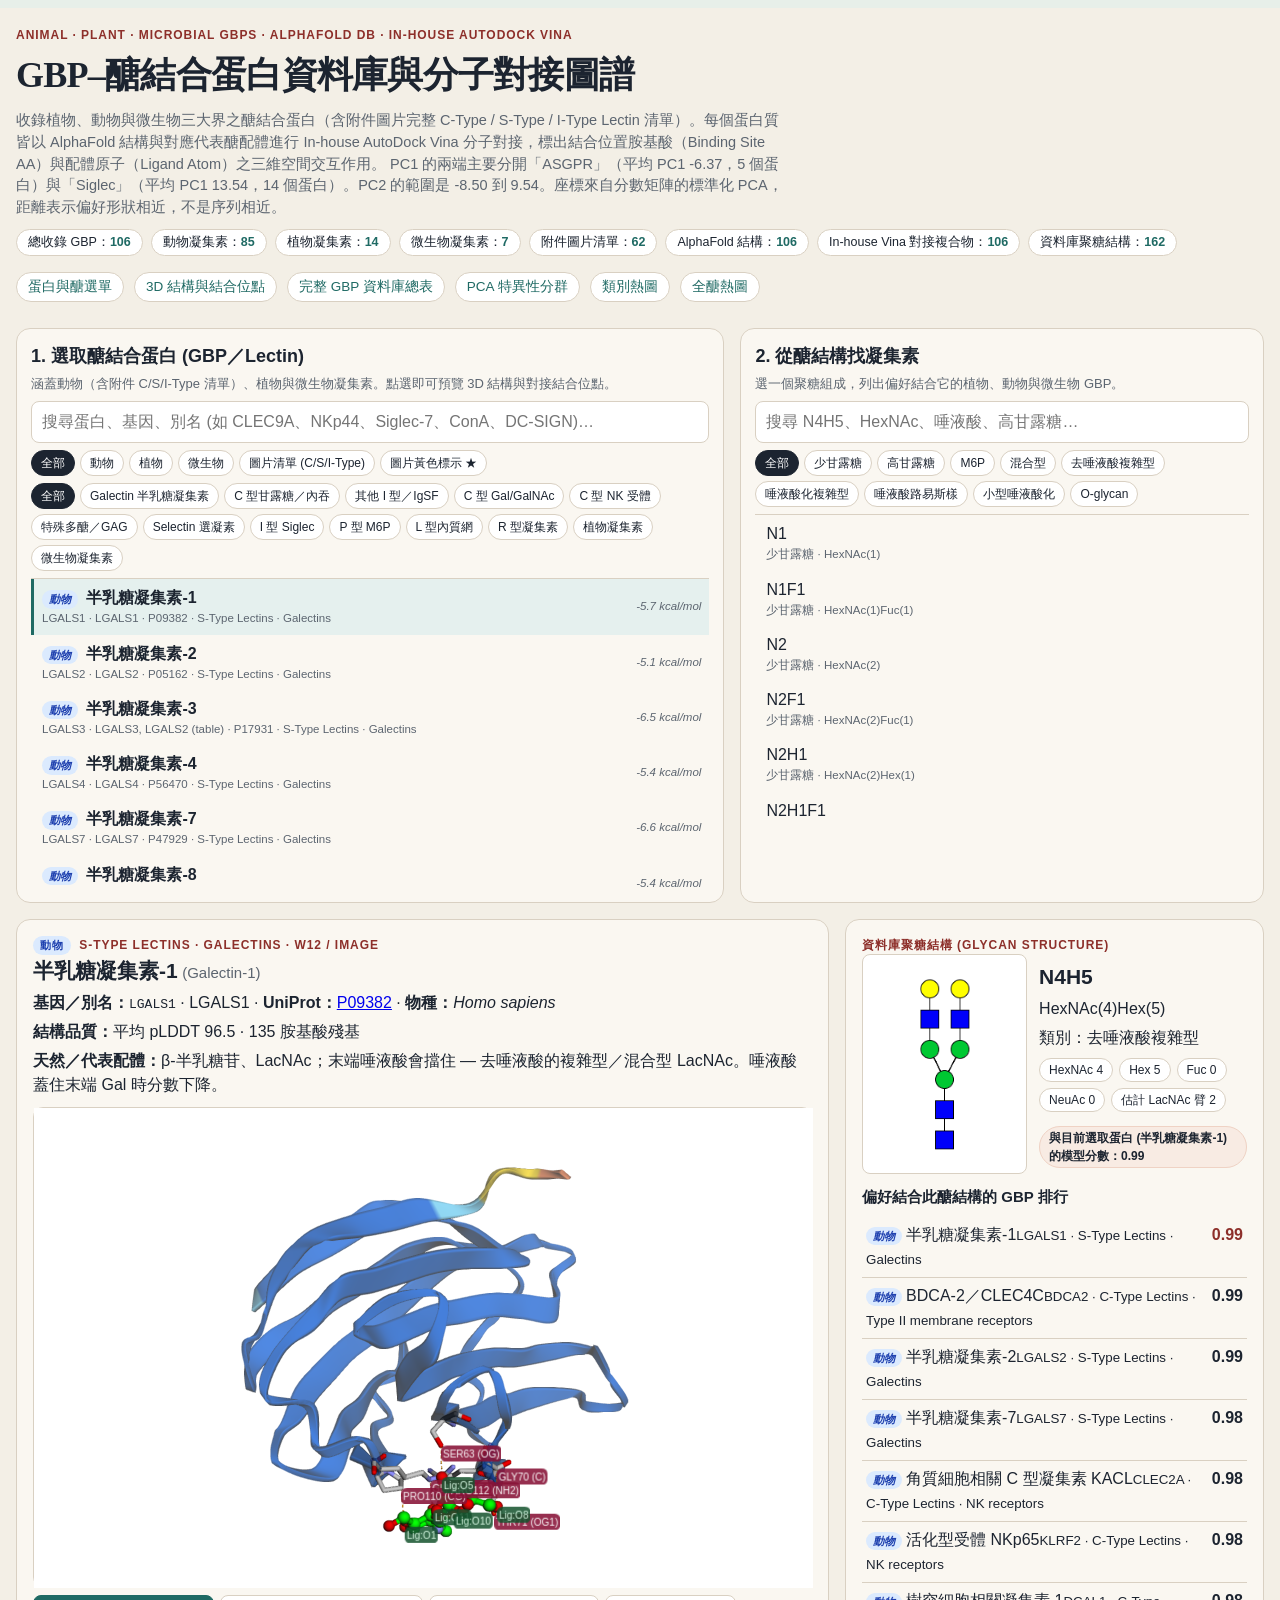
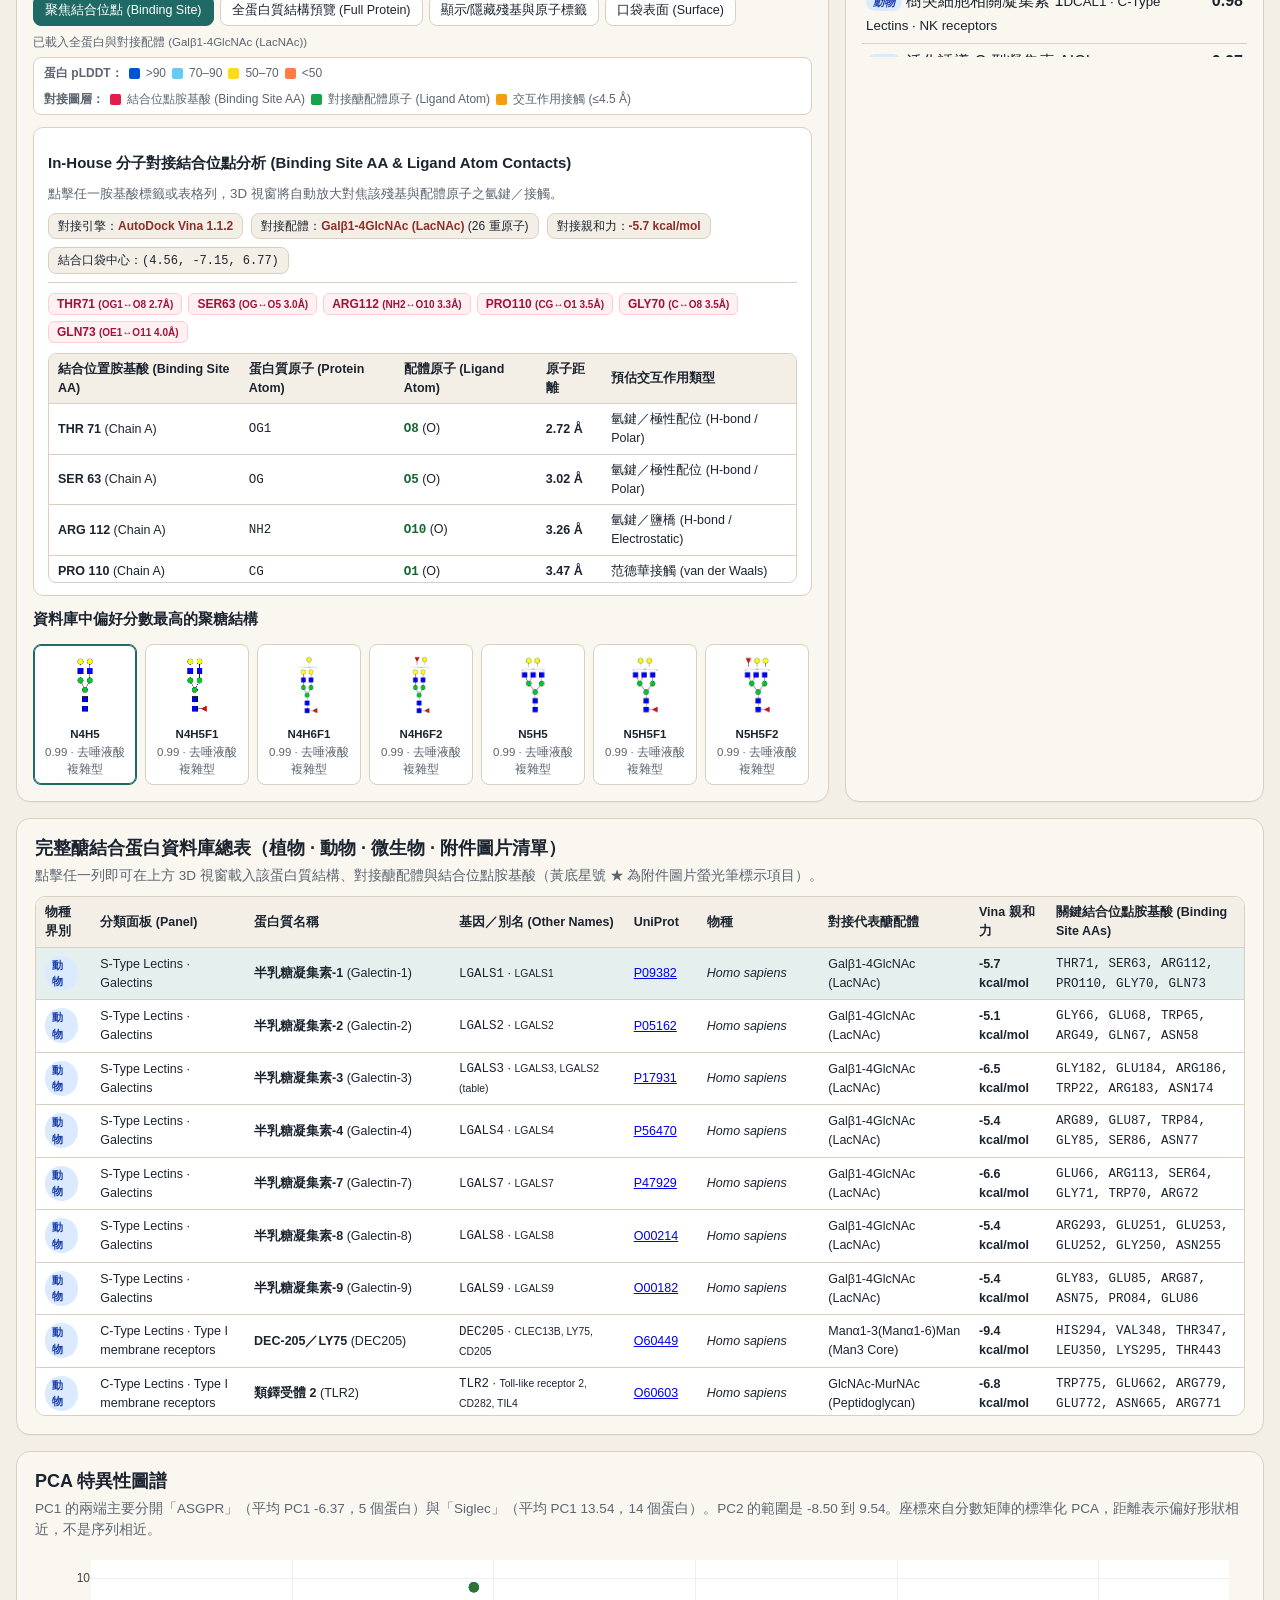
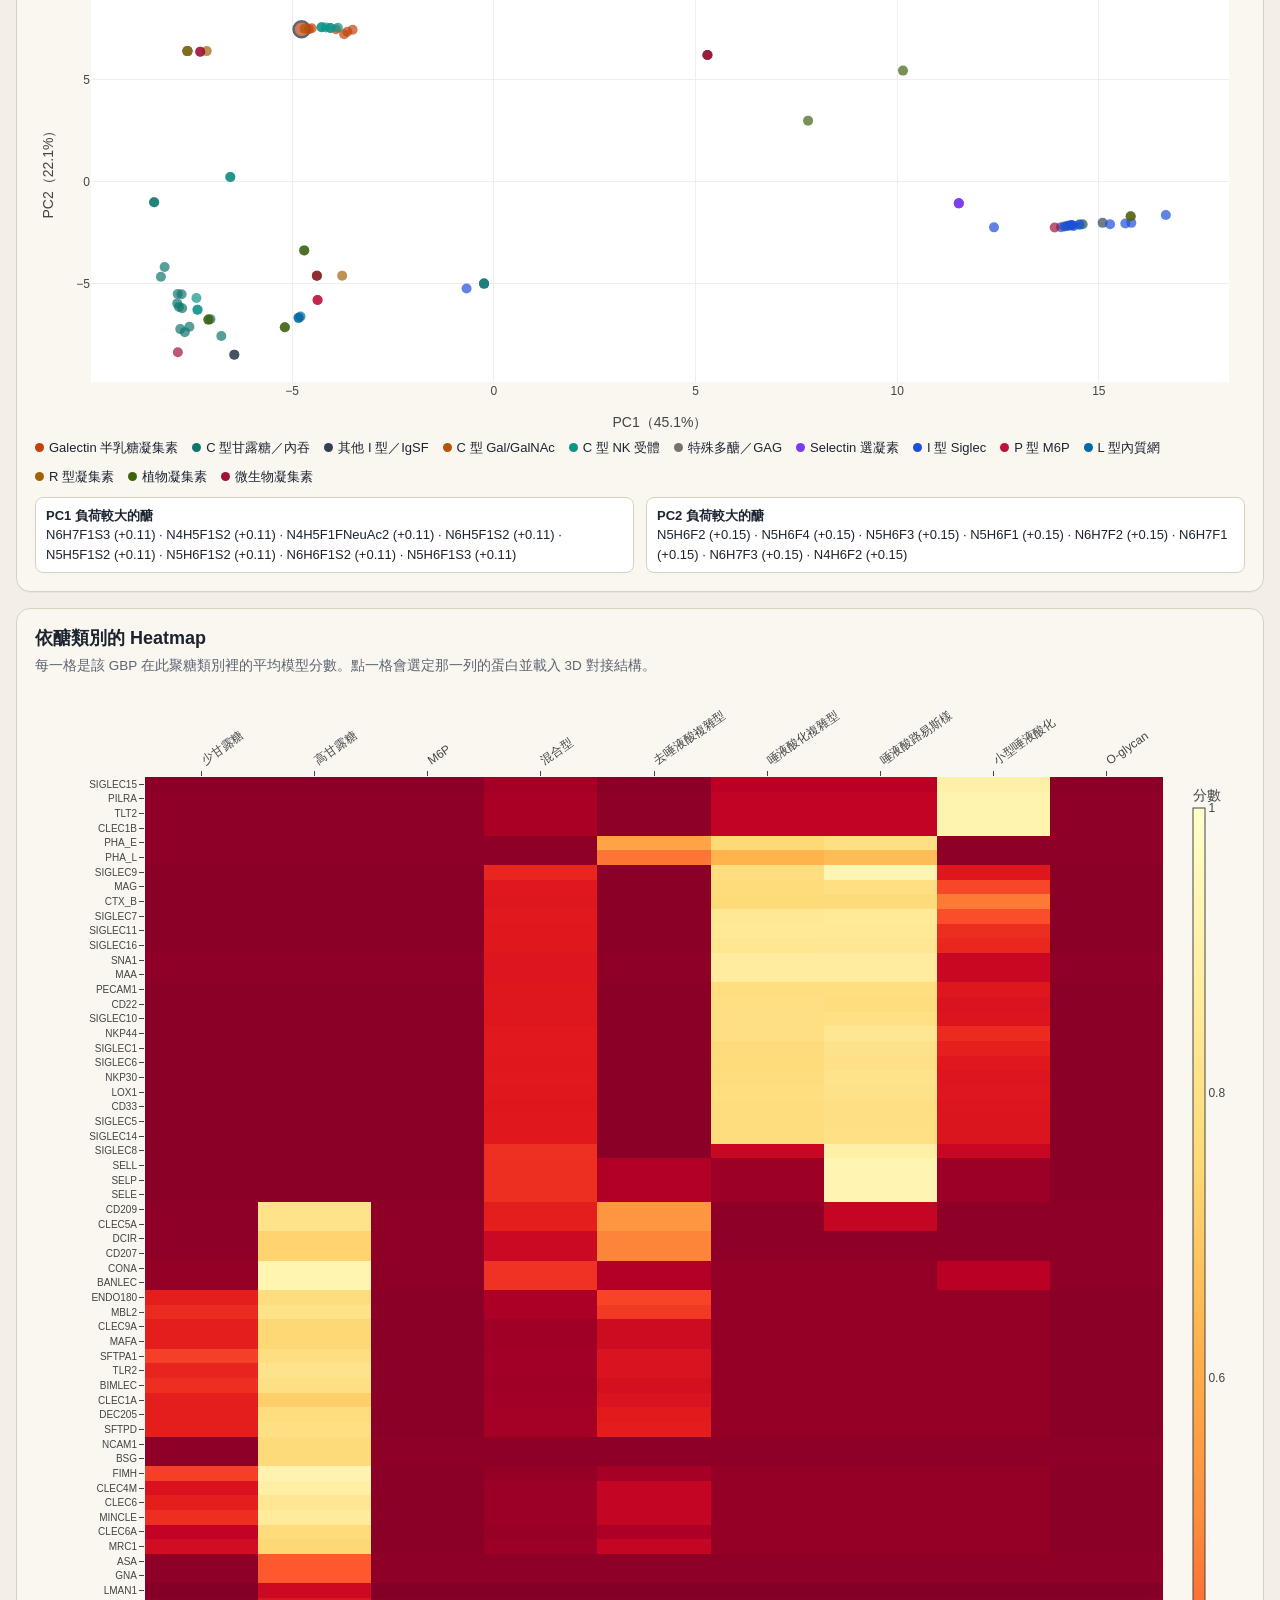
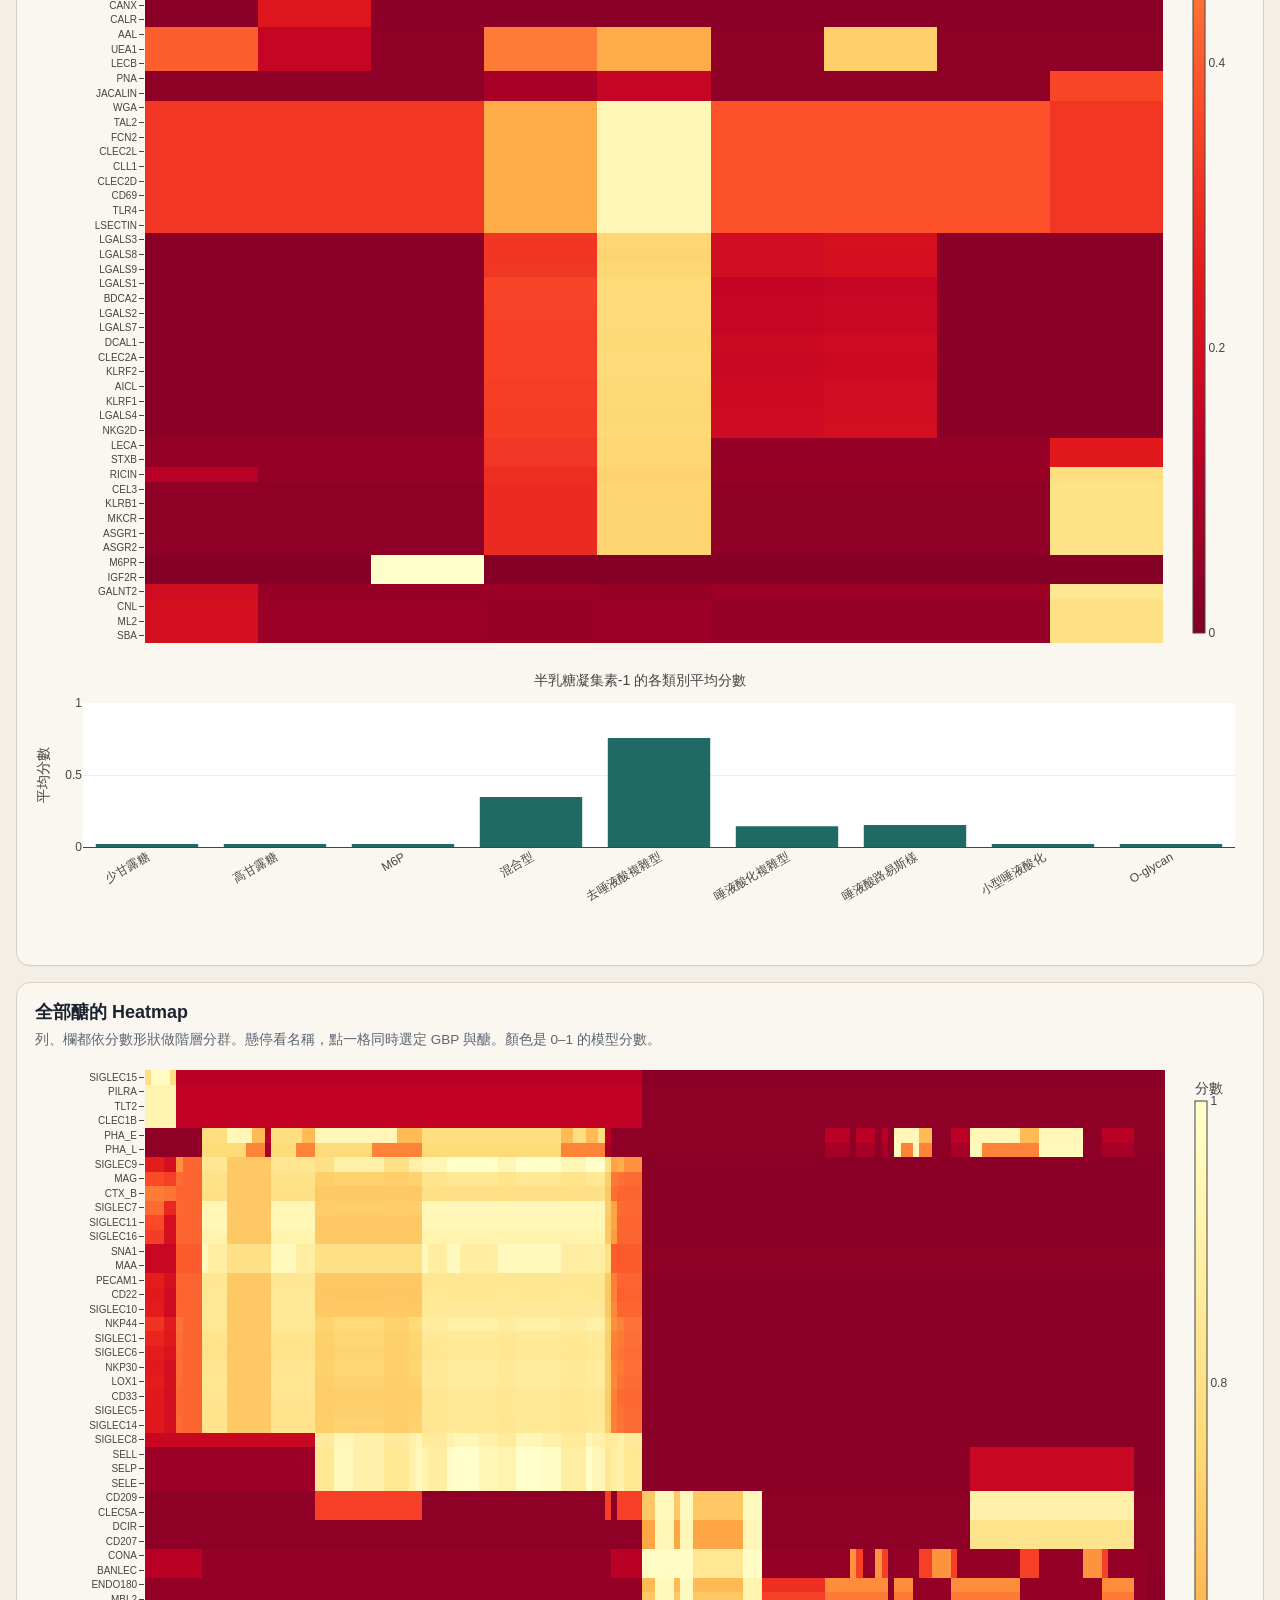
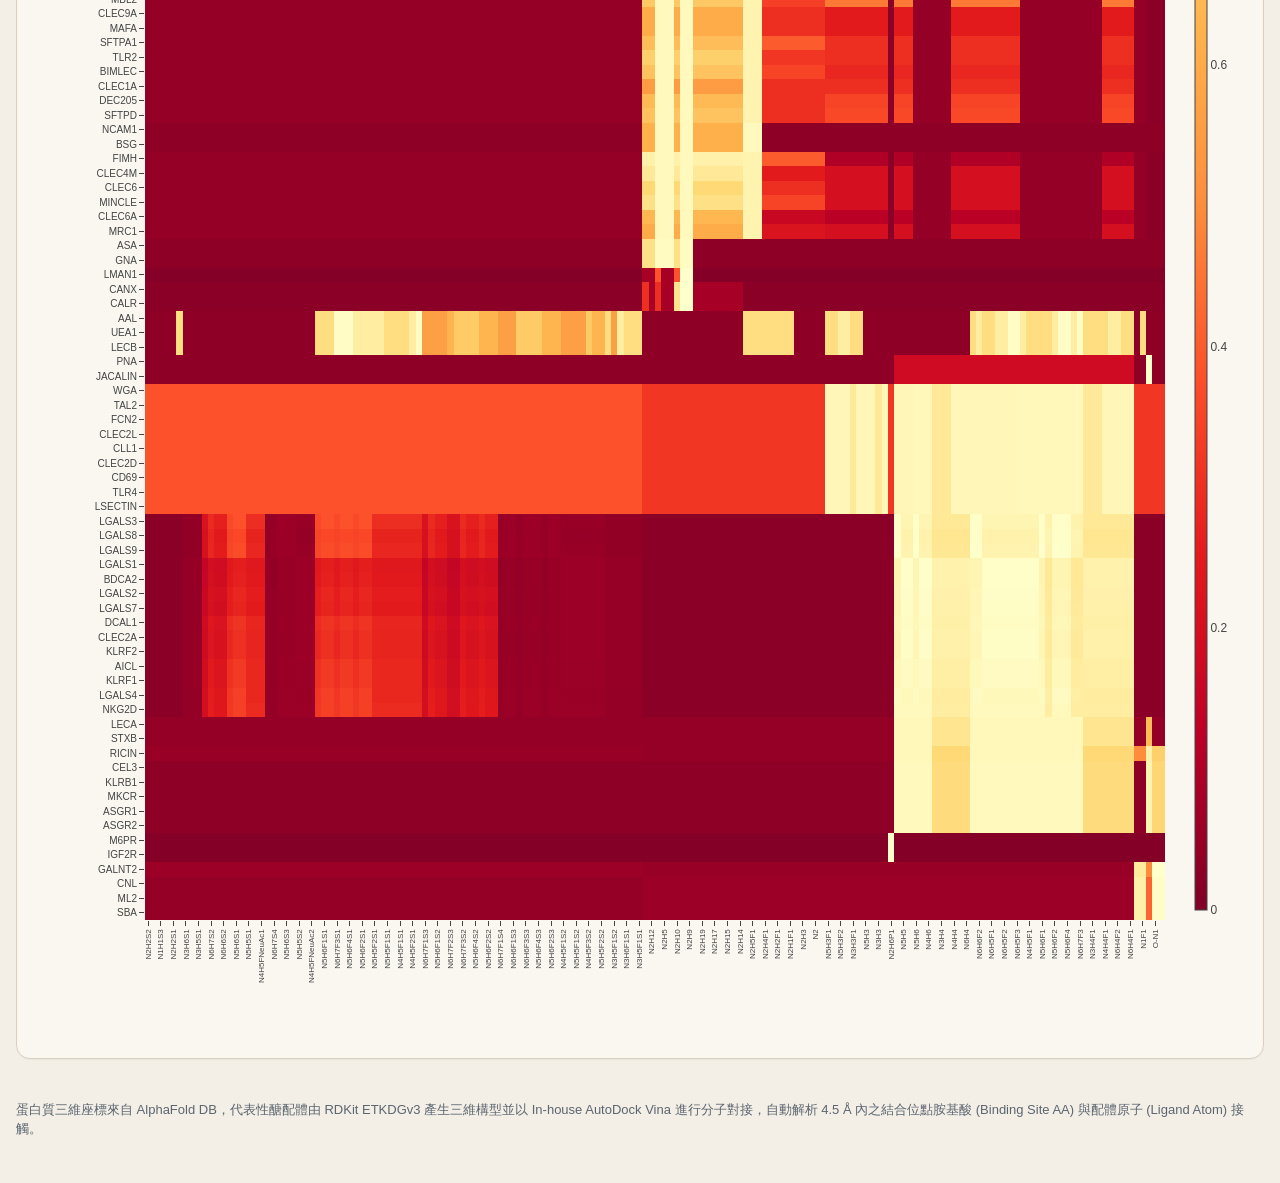
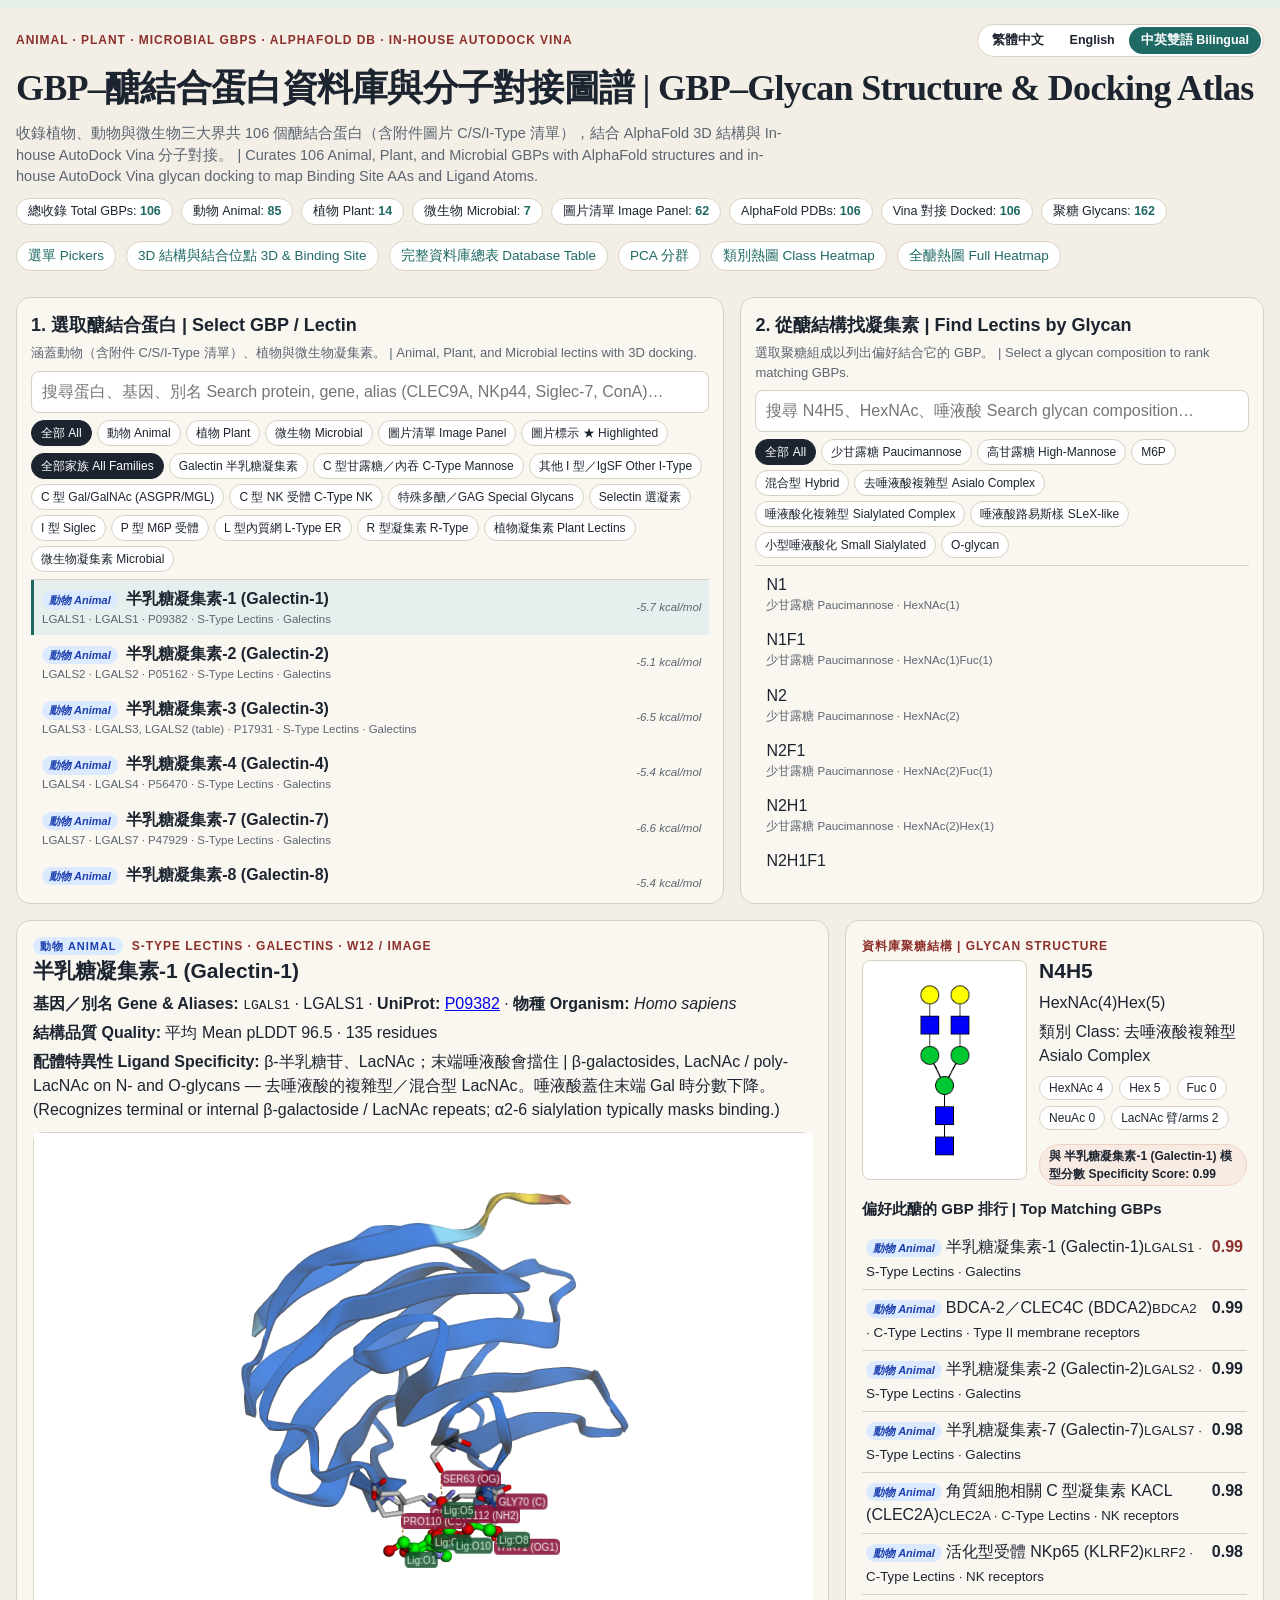
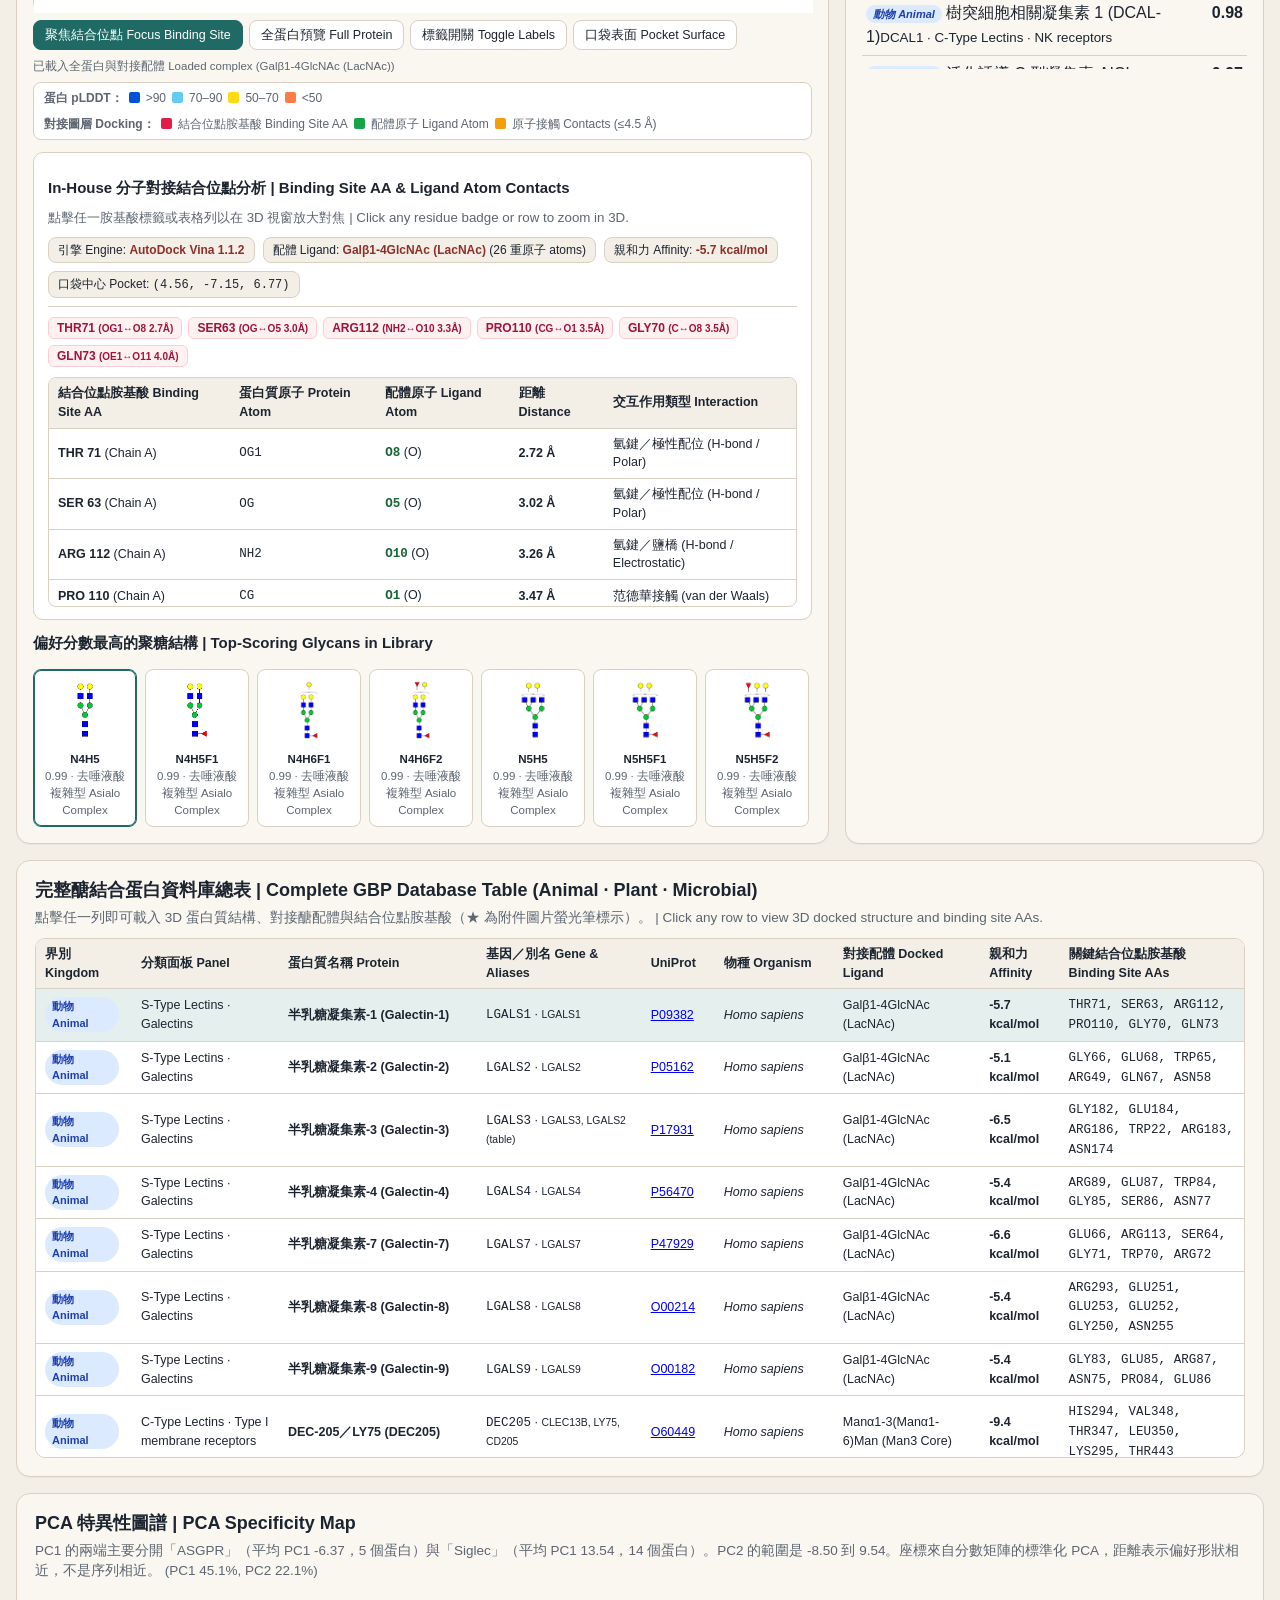
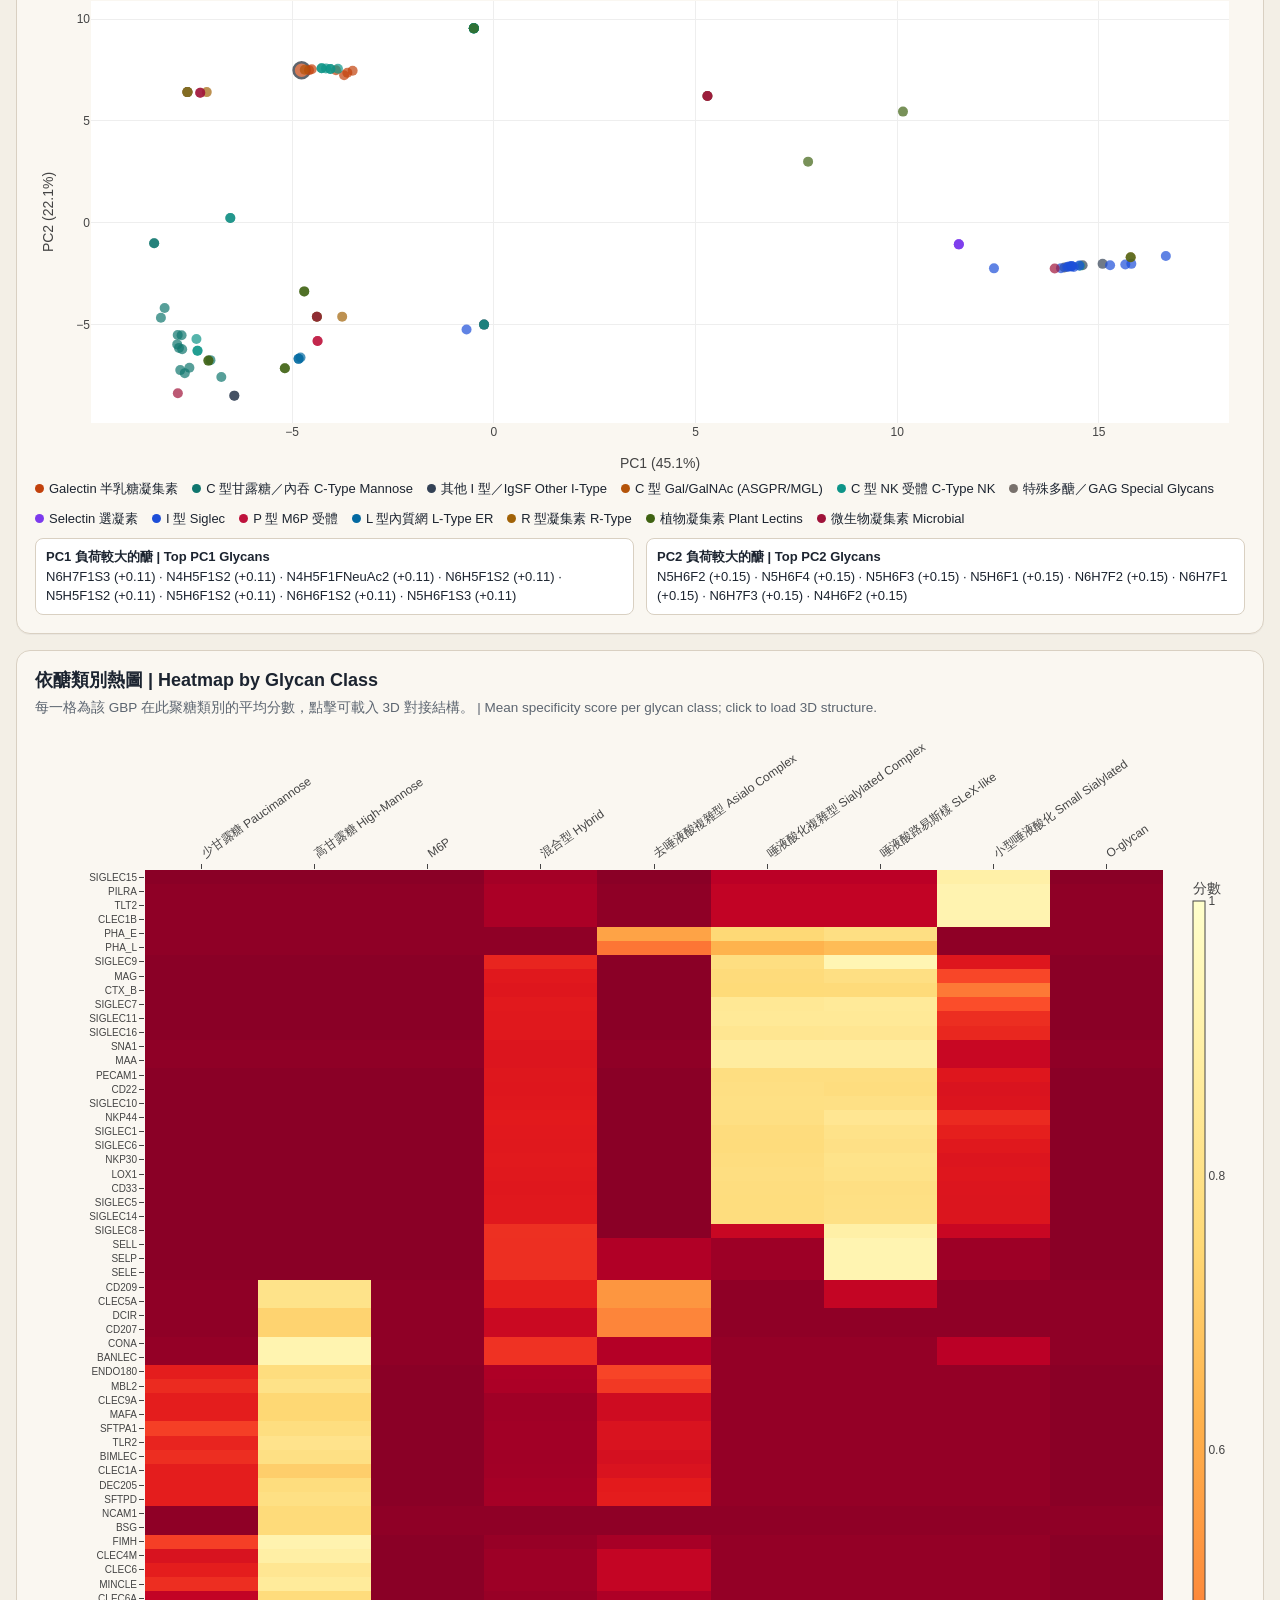
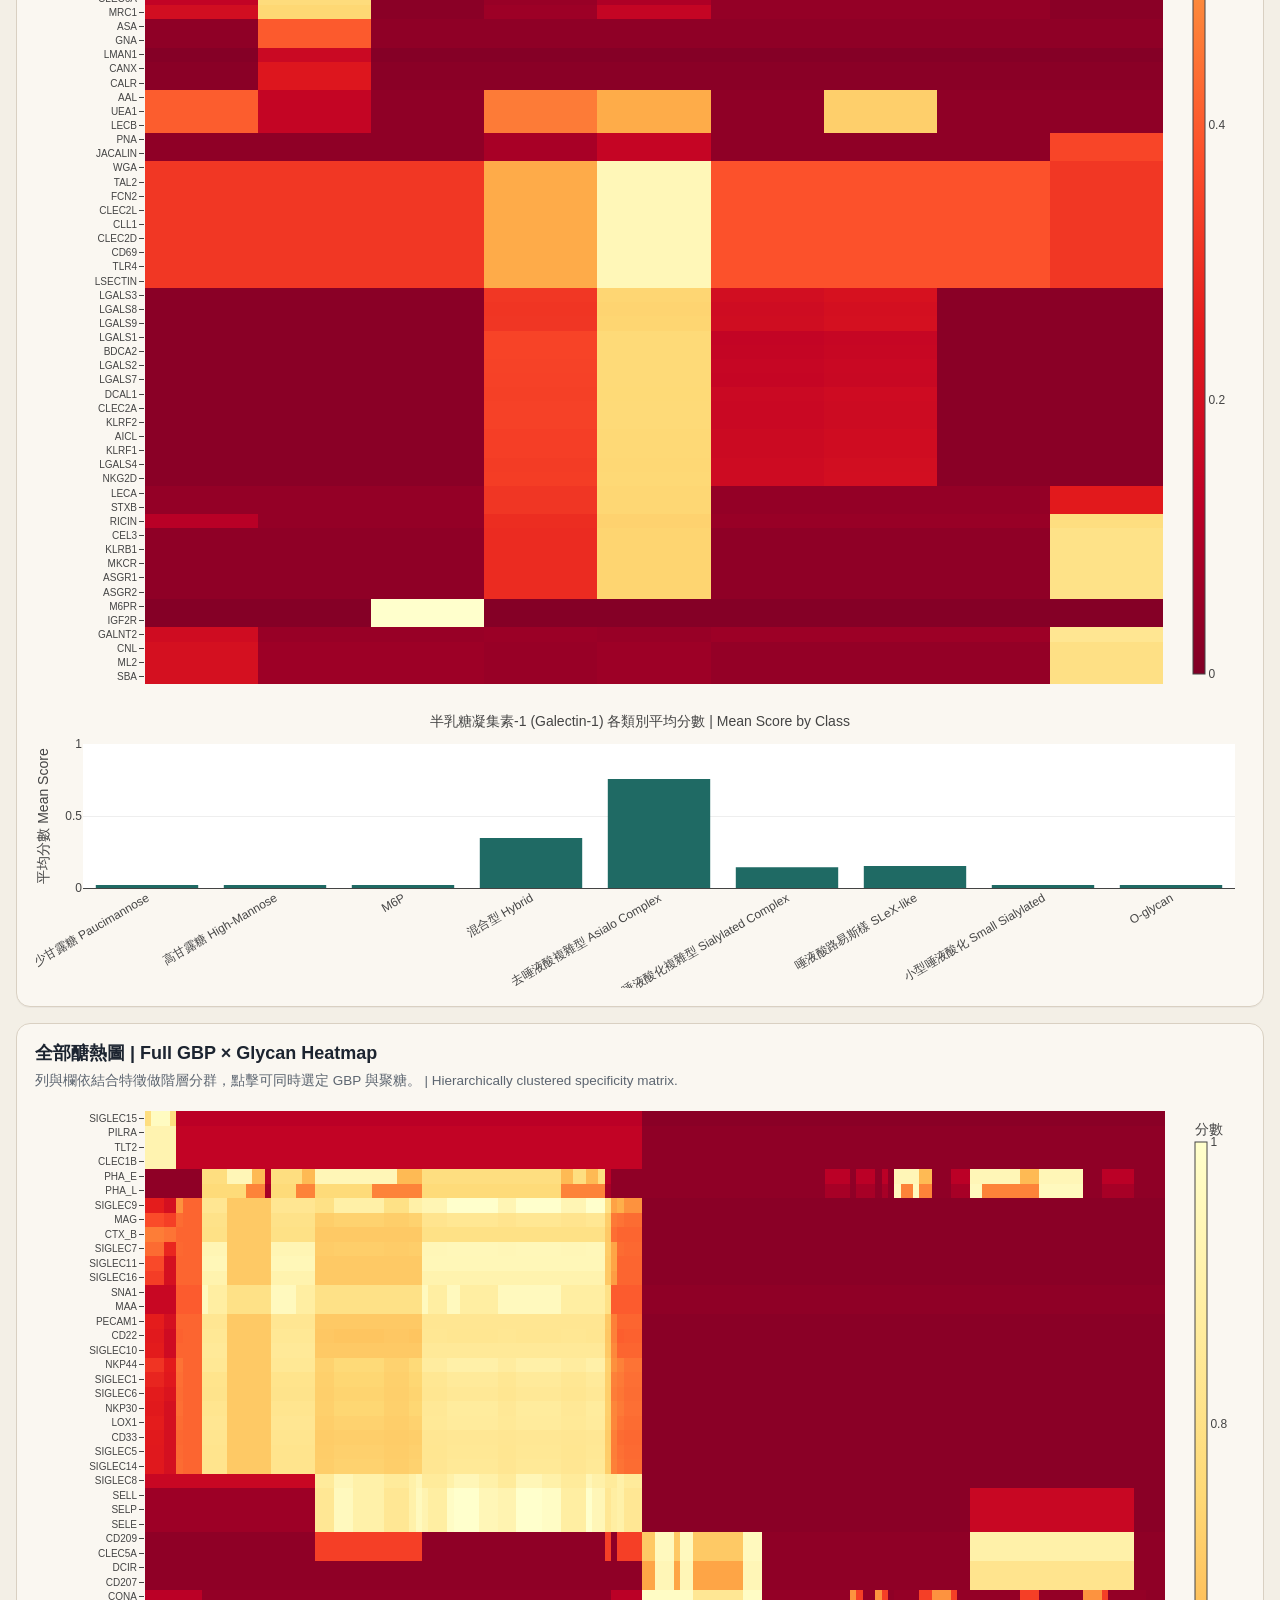
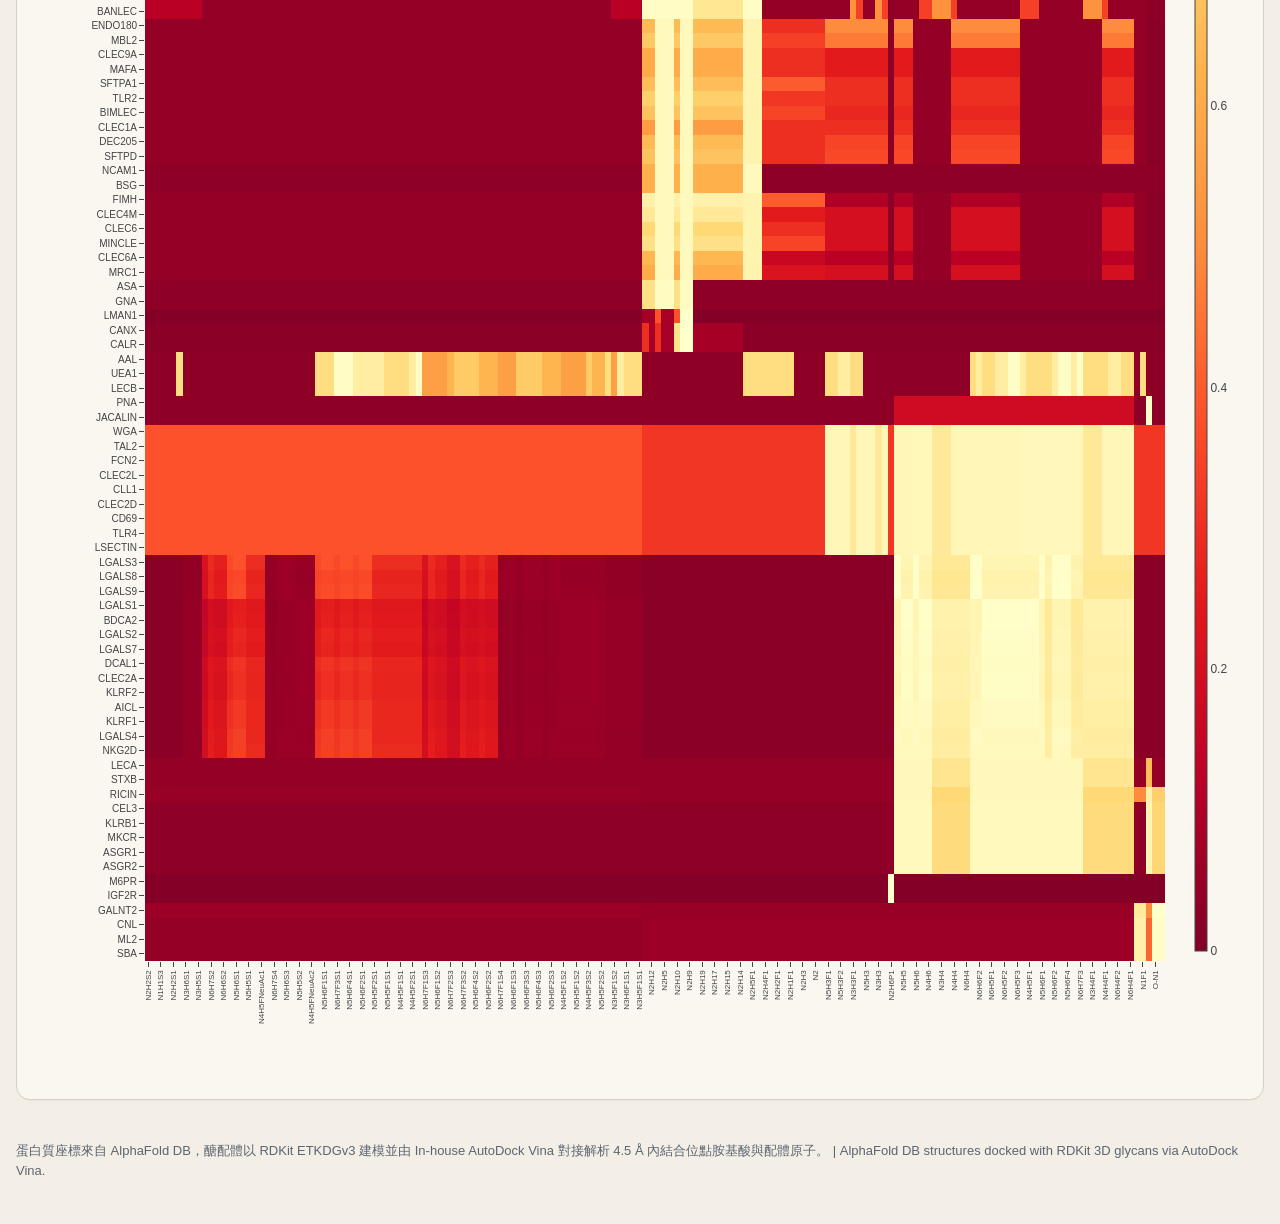
